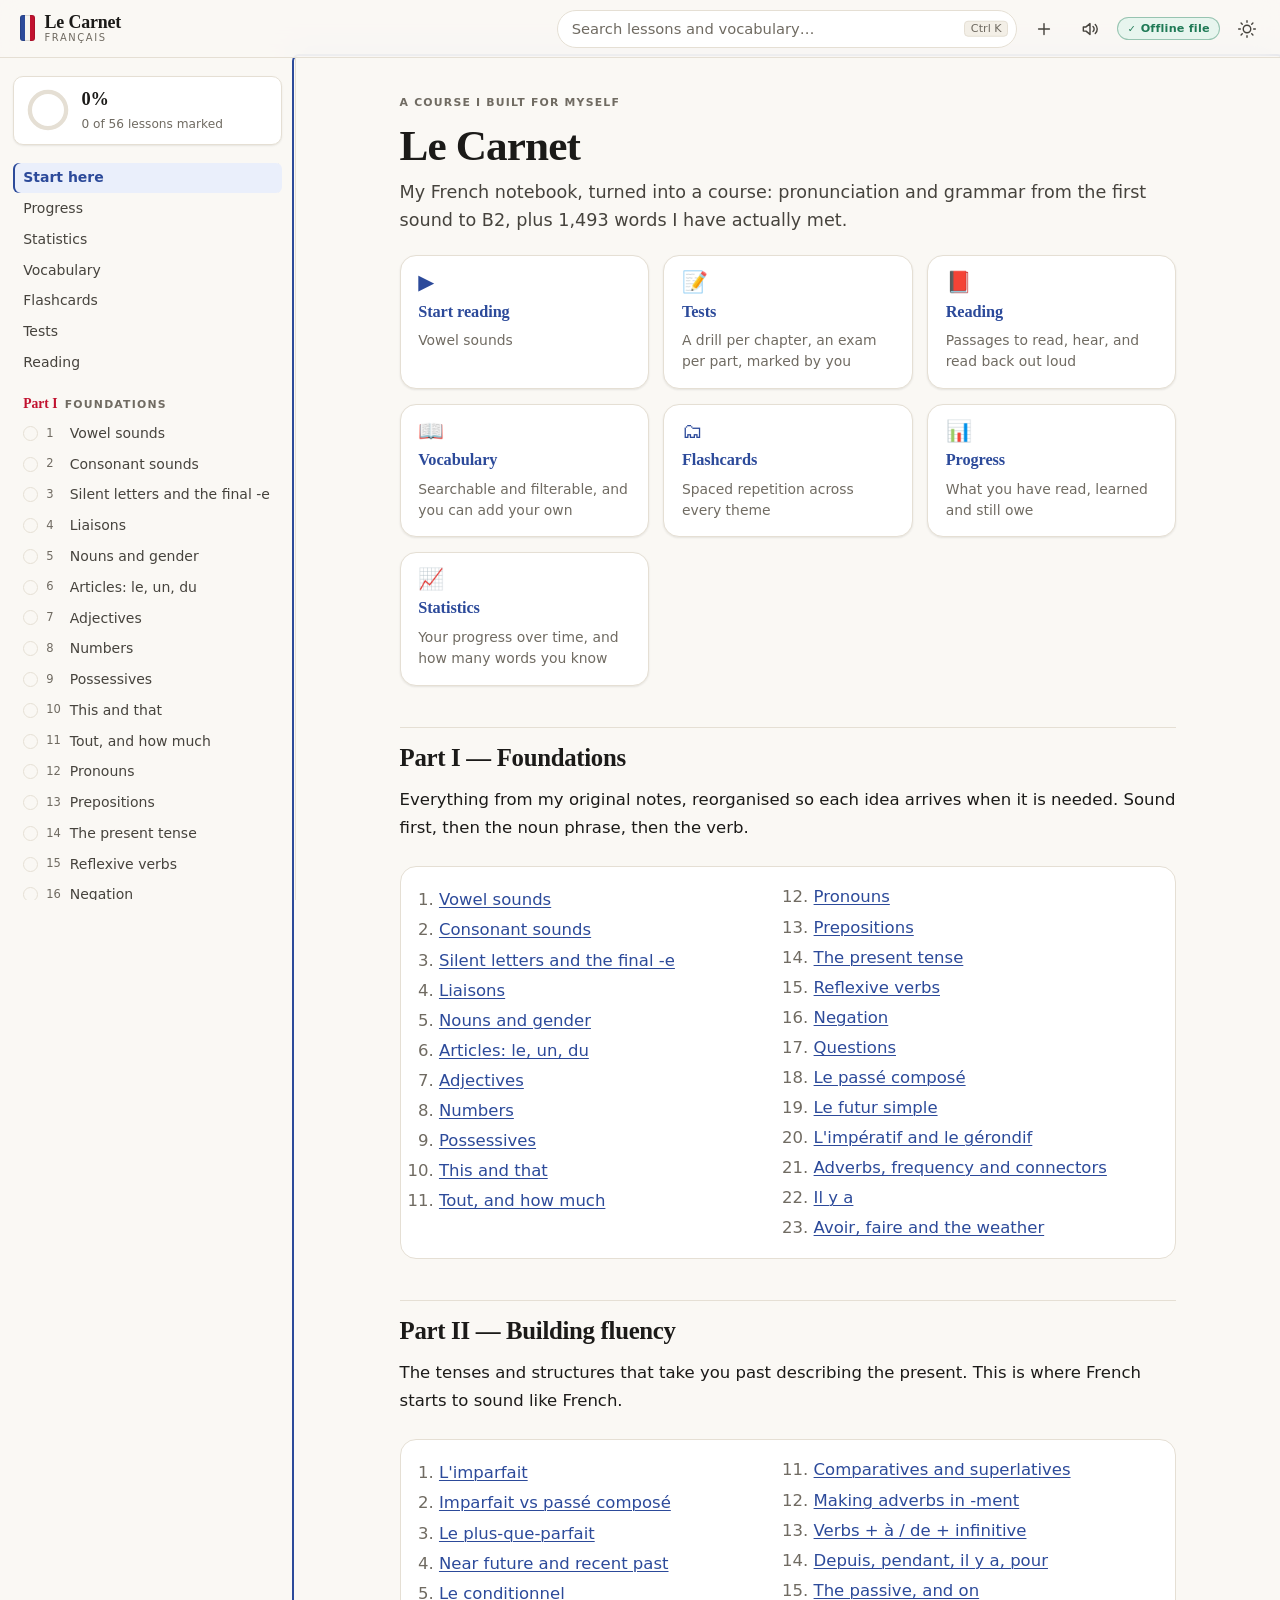
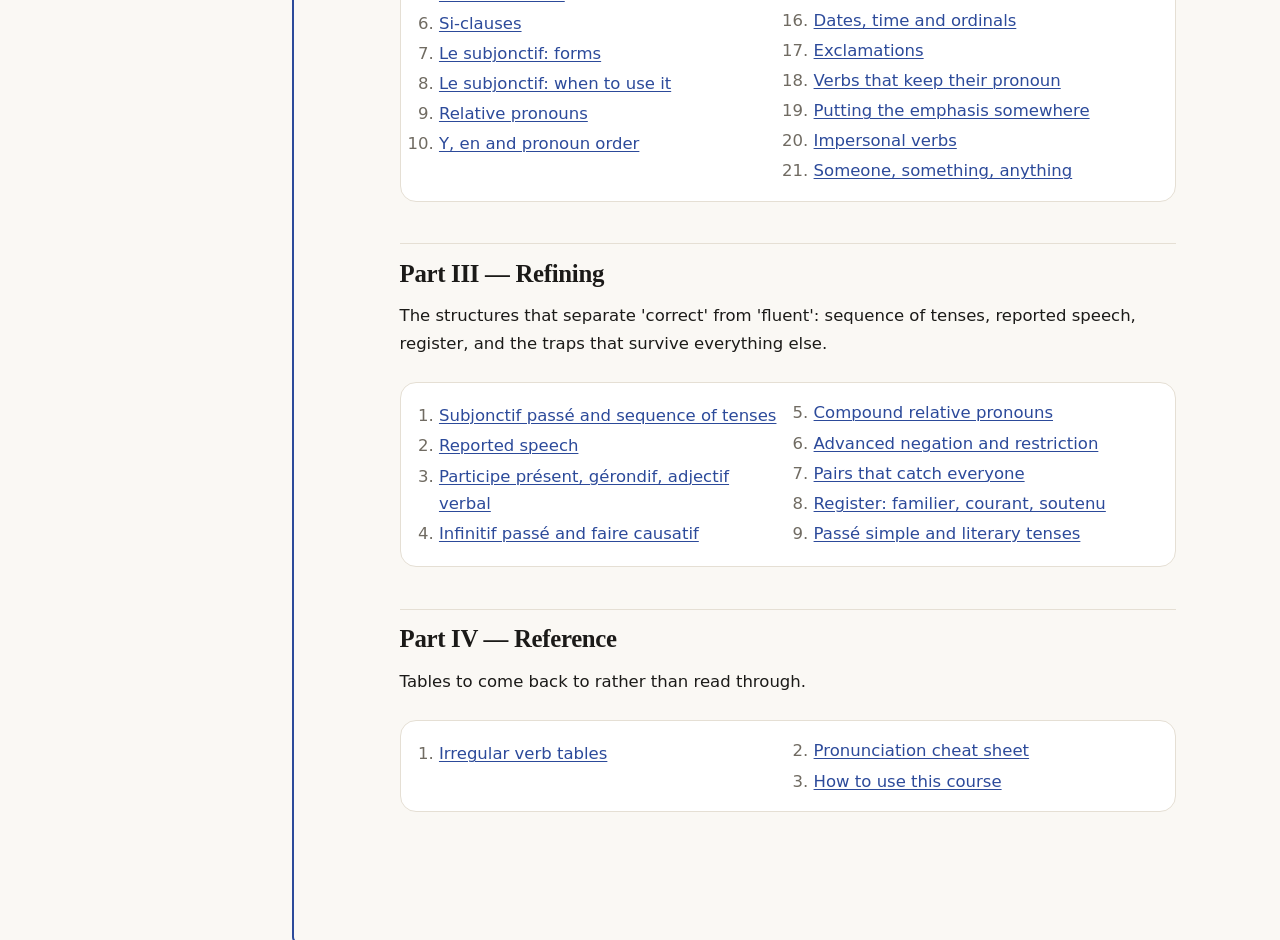
==== le-carnet-offline.html @ 3cbc26a4 "Keep the browser from translating the page Chrome saw French (or Hebrew) under lang="en" and machine" ====
<!DOCTYPE html>
<html lang="en" translate="no">
<head>
<meta charset="utf-8">
<meta name="google" content="notranslate">
<meta name="viewport" content="width=device-width, initial-scale=1">
<!-- No third-party code, ever: scripts and styles may only come from this
     origin, and the only host the page may talk to is GitHub's gist API.
     That is what keeps the sync token out of anyone else's reach. -->
<meta http-equiv="Content-Security-Policy" content="default-src 'none'; script-src 'unsafe-inline'; style-src 'unsafe-inline'; img-src 'self' data:; connect-src 'none'; form-action 'none'; base-uri 'none'">
<meta name="referrer" content="no-referrer">
<title>Le Carnet — a French course (offline)</title>
<meta name="description" content="A self-made French course: pronunciation, grammar A1 through B2, 1500-word vocabulary browser and spaced-repetition flashcards.">
<style>/* ============================================================
   Le Carnet — stylesheet
   Editorial notebook look: warm paper, ink serif headings,
   tricolore accents. No webfonts, no dependencies.
   ============================================================ */

:root {
  --paper:      #faf8f4;
  --surface:    #ffffff;
  --surface-2:  #f3efe7;
  --ink:        #1b1a18;
  --ink-soft:   #46433d;
  --muted:      #706b62;
  --line:       #e5dfd4;
  --line-soft:  #efeae1;

  --bleu:       #2c4a9a;
  --bleu-soft:  #eaeffb;
  --rouge:      #c1122f;
  --rouge-soft: #fdecee;
  --vert:       #1f7a56;
  --vert-soft:  #e7f5ee;
  --or:         #9a7413;
  --or-soft:    #fbf2dc;

  /* Text on top of a filled accent. The accents invert between themes —
     --bleu is dark in light mode and light in dark mode — so white is only
     readable on one of them. */
  --on-accent:  #ffffff;

  --shadow-sm: 0 1px 2px rgba(28,26,24,.06), 0 1px 3px rgba(28,26,24,.04);
  --shadow-md: 0 2px 4px rgba(28,26,24,.05), 0 8px 24px rgba(28,26,24,.07);
  --shadow-lg: 0 4px 8px rgba(28,26,24,.06), 0 24px 48px rgba(28,26,24,.12);

  --serif: "Iowan Old Style", "Palatino Linotype", Palatino, "Book Antiqua", Georgia, serif;
  --sans:  ui-sans-serif, system-ui, -apple-system, "Segoe UI", Roboto, "Helvetica Neue", Arial, sans-serif;
  --mono:  ui-monospace, SFMono-Regular, "SF Mono", Menlo, Consolas, monospace;

  --r-sm: 6px;
  --r-md: 10px;
  --r-lg: 16px;

  --topbar-h: 58px;
  --sidebar-w: 296px;
  --measure: 74ch;
}

:root[data-theme="dark"] {
  --paper:      #121317;
  --surface:    #191b21;
  --surface-2:  #21242c;
  --ink:        #e9e7e2;
  --ink-soft:   #c5c2bb;
  --muted:      #918d85;
  --line:       #2c303a;
  --line-soft:  #23262e;

  --bleu:       #8fa9ff;
  --bleu-soft:  #1b2136;
  --rouge:      #ff8494;
  --rouge-soft: #331a20;
  --vert:       #62d6a2;
  --vert-soft:  #142a22;
  --or:         #e3bb5c;
  --or-soft:    #302713;
  --on-accent:  #10131a;

  --shadow-sm: 0 1px 2px rgba(0,0,0,.4);
  --shadow-md: 0 2px 6px rgba(0,0,0,.4), 0 10px 28px rgba(0,0,0,.35);
  --shadow-lg: 0 6px 12px rgba(0,0,0,.45), 0 28px 56px rgba(0,0,0,.5);
}

@media (prefers-color-scheme: dark) {
  :root:not([data-theme="light"]) {
    --paper:#121317; --surface:#191b21; --surface-2:#21242c;
    --ink:#e9e7e2; --ink-soft:#c5c2bb; --muted:#918d85;
    --line:#2c303a; --line-soft:#23262e;
    --bleu:#8fa9ff; --bleu-soft:#1b2136;
    --rouge:#ff8494; --rouge-soft:#331a20;
    --vert:#62d6a2; --vert-soft:#142a22;
    --or:#e3bb5c;   --or-soft:#302713;
    --on-accent:#10131a;
    --shadow-sm:0 1px 2px rgba(0,0,0,.4);
    --shadow-md:0 2px 6px rgba(0,0,0,.4), 0 10px 28px rgba(0,0,0,.35);
    --shadow-lg:0 6px 12px rgba(0,0,0,.45), 0 28px 56px rgba(0,0,0,.5);
  }
}

*, *::before, *::after { box-sizing: border-box; }

/* A `display` declaration outranks the browser default for [hidden], which
   is how the flashcard grading buttons used to show before the flip. */
[hidden] { display: none !important; }

html { -webkit-text-size-adjust: 100%; scroll-behavior: smooth; }
@media (prefers-reduced-motion: reduce) {
  html { scroll-behavior: auto; }
  *, *::before, *::after { animation-duration: .001ms !important; transition-duration: .001ms !important; }
}

body {
  margin: 0;
  background: var(--paper);
  color: var(--ink);
  font-family: var(--sans);
  font-size: 16.5px;
  line-height: 1.65;
  -webkit-font-smoothing: antialiased;
  text-rendering: optimizeLegibility;
}

.skip {
  position: absolute; left: -9999px; top: 0; z-index: 100;
  background: var(--bleu); color: var(--on-accent); padding: .6rem 1rem; border-radius: 0 0 var(--r-sm) 0;
}
.skip:focus { left: 0; }

:focus-visible {
  outline: 2px solid var(--bleu);
  outline-offset: 2px;
  border-radius: 3px;
}

/* ---------------------------------------------------------- topbar */

.topbar {
  position: sticky; top: 0; z-index: 40;
  height: var(--topbar-h);
  display: flex; align-items: center; gap: .5rem;
  padding: 0 .85rem;
  background: color-mix(in srgb, var(--paper) 88%, transparent);
  backdrop-filter: saturate(1.6) blur(12px);
  -webkit-backdrop-filter: saturate(1.6) blur(12px);
  border-bottom: 1px solid var(--line);
}

.brand {
  display: flex; align-items: center; gap: .6rem;
  text-decoration: none; color: var(--ink);
  font-family: var(--serif);
  padding: .25rem .4rem; border-radius: var(--r-sm);
  flex-shrink: 0;
}
.brand-mark {
  width: 15px; height: 26px; border-radius: 3px;
  background: linear-gradient(to right, #2c4a9a 0 33.3%, #f6f4ef 33.3% 66.6%, #c1122f 66.6% 100%);
  box-shadow: inset 0 0 0 1px rgba(0,0,0,.12);
}
.brand-text { font-size: 1.12rem; font-weight: 600; letter-spacing: -.01em; line-height: 1.1; }
.brand-text small {
  display: block; font-family: var(--sans); font-size: .62rem; font-weight: 500;
  letter-spacing: .16em; text-transform: uppercase; color: var(--muted);
}

.iconbtn {
  display: grid; place-items: center;
  width: 38px; height: 38px; flex-shrink: 0;
  background: transparent; border: 1px solid transparent; border-radius: var(--r-sm);
  color: var(--ink-soft); cursor: pointer;
  transition: background .15s, color .15s, border-color .15s;
}
.iconbtn:hover { background: var(--surface-2); color: var(--ink); }
.iconbtn svg { width: 20px; height: 20px; fill: none; stroke: currentColor; stroke-width: 1.7; stroke-linecap: round; stroke-linejoin: round; }
#themeBtn .ico-moon { display: none; }
:root[data-theme="dark"] #themeBtn .ico-sun { display: none; }
:root[data-theme="dark"] #themeBtn .ico-moon { display: block; }
@media (prefers-color-scheme: dark) {
  :root:not([data-theme="light"]) #themeBtn .ico-sun { display: none; }
  :root:not([data-theme="light"]) #themeBtn .ico-moon { display: block; }
}

#menuBtn { display: none; }

.topbar-search { position: relative; flex: 1; max-width: 460px; margin-left: auto; }
.topbar-search input {
  width: 100%; height: 38px;
  padding: 0 3.6rem 0 .85rem;   /* room for the ⌘K hint, not just a slash */
  font: inherit; font-size: .92rem;
  color: var(--ink);
  background: var(--surface);
  border: 1px solid var(--line);
  border-radius: 999px;
  transition: border-color .15s, box-shadow .15s;
}
.topbar-search input::placeholder { color: var(--muted); }
.topbar-search input:focus {
  outline: none;
  border-color: var(--bleu);
  box-shadow: 0 0 0 3px color-mix(in srgb, var(--bleu) 18%, transparent);
}
.topbar-search kbd {
  position: absolute; right: .55rem; top: 50%; transform: translateY(-50%);
  font: 500 .7rem var(--sans); color: var(--muted);
  background: var(--surface-2); border: 1px solid var(--line);
  border-radius: 4px; padding: .05rem .35rem;
  pointer-events: none;
}
.topbar-search input:focus + kbd { opacity: 0; }

.search-results {
  position: absolute; top: calc(100% + .5rem); left: 0; right: 0;
  max-height: min(66vh, 520px); overflow-y: auto;
  background: var(--surface); border: 1px solid var(--line);
  border-radius: var(--r-md); box-shadow: var(--shadow-lg);
  padding: .35rem; z-index: 50;
}
.search-results .sr-group {
  font: 600 .68rem var(--sans); letter-spacing: .1em; text-transform: uppercase;
  color: var(--muted); padding: .6rem .7rem .3rem;
}
.search-results a {
  display: block; padding: .5rem .7rem; border-radius: var(--r-sm);
  text-decoration: none; color: var(--ink); line-height: 1.4;
}
.search-results a:hover, .search-results a.is-active { background: var(--bleu-soft); }
.search-results .sr-title { font-weight: 600; font-size: .92rem; }
.search-results .sr-sub { font-size: .8rem; color: var(--muted); }
.search-results mark { background: color-mix(in srgb, var(--or) 32%, transparent); color: inherit; border-radius: 2px; }
.search-results .sr-empty { padding: 1.2rem; text-align: center; color: var(--muted); font-size: .9rem; }

/* ---------------------------------------------------------- layout */

.layout { display: flex; align-items: flex-start; }

.sidebar {
  position: sticky; top: var(--topbar-h);
  width: var(--sidebar-w); flex-shrink: 0;
  height: calc(100vh - var(--topbar-h));
  overflow-y: auto; overscroll-behavior: contain;
  padding: 1.1rem .8rem 3rem;
  border-right: 1px solid var(--line);
  scrollbar-width: thin;
}
.sidebar::-webkit-scrollbar { width: 9px; }
.sidebar::-webkit-scrollbar-thumb { background: var(--line); border-radius: 9px; border: 3px solid var(--paper); }

.progress-card {
  display: flex; align-items: center; gap: .8rem;
  padding: .7rem .8rem; margin-bottom: 1.1rem;
  background: var(--surface); border: 1px solid var(--line);
  border-radius: var(--r-md); box-shadow: var(--shadow-sm);
}
.ring { width: 42px; height: 42px; flex-shrink: 0; transform: rotate(-90deg); }
.ring circle { fill: none; stroke-width: 4.5; stroke-linecap: round; }
.ring-bg { stroke: var(--line); }
.ring-fg { stroke: var(--vert); stroke-dasharray: 119.4; stroke-dashoffset: 119.4; transition: stroke-dashoffset .5s ease; }
.progress-meta { min-width: 0; line-height: 1.3; }
.progress-meta strong { display: block; font-family: var(--serif); font-size: 1.15rem; }
.progress-meta span { font-size: .76rem; color: var(--muted); }

.nav-part {
  font: 600 .68rem var(--sans); letter-spacing: .11em; text-transform: uppercase;
  color: var(--muted);
  padding: 1.1rem .65rem .35rem;
  display: flex; align-items: baseline; gap: .45rem;
}
.nav-part:first-child { padding-top: .2rem; }
.nav-part .nav-part-n {
  color: var(--rouge); font-family: var(--serif); font-size: .85rem;
  letter-spacing: 0; text-transform: none;
}

.sidebar a.nav-link {
  display: flex; align-items: center; gap: .5rem;
  padding: .34rem .65rem;
  margin: 1px 0;
  font-size: .875rem; line-height: 1.35;
  color: var(--ink-soft); text-decoration: none;
  border-radius: var(--r-sm);
  transition: background .12s, color .12s;
}
.sidebar a.nav-link:hover { background: var(--surface-2); color: var(--ink); }
.sidebar a.nav-link.is-current {
  background: var(--bleu-soft); color: var(--bleu); font-weight: 600;
  box-shadow: inset 2px 0 0 var(--bleu);
}
.nav-link.nav-meta .tick { display: none; }
.nav-link .tick {
  width: 15px; height: 15px; flex-shrink: 0; border-radius: 50%;
  border: 1.5px solid var(--line); display: grid; place-items: center;
}
.nav-link.is-read .tick { background: var(--vert); border-color: var(--vert); }
.nav-link.is-read .tick::after {
  content: ""; width: 7px; height: 4px; margin-top: -2px;
  border-left: 1.6px solid #fff; border-bottom: 1.6px solid #fff;
  transform: rotate(-45deg);
}
.nav-link .nav-num {
  font-variant-numeric: tabular-nums; font-size: .72rem; color: var(--muted);
  min-width: 1.35em;
}
.nav-link.is-current .nav-num { color: inherit; }

.scrim { display: none; }

main {
  flex: 1; min-width: 0;
  padding: 2.4rem clamp(1.1rem, 4vw, 3.4rem) 5rem;
}

/* ---------------------------------------------------------- prose */

.prose { max-width: var(--measure); margin: 0 auto; }

.prose > *:first-child { margin-top: 0; }

/* Anchor links would otherwise land the heading under the sticky topbar. */
.prose h1, .prose h2, .prose h3, .prose h4 { scroll-margin-top: calc(var(--topbar-h) + 1rem); }

.prose h1 {
  font-family: var(--serif); font-weight: 600;
  font-size: clamp(2rem, 1.5rem + 1.8vw, 2.7rem);
  line-height: 1.15; letter-spacing: -.02em;
  margin: 0 0 .5rem;
}
.prose h2 {
  font-family: var(--serif); font-weight: 600;
  font-size: 1.55rem; line-height: 1.25; letter-spacing: -.012em;
  margin: 2.6rem 0 .8rem; padding-top: .9rem;
  border-top: 1px solid var(--line);
}
.prose h3 {
  font-size: 1.13rem; font-weight: 650; letter-spacing: -.005em;
  margin: 1.9rem 0 .55rem;
}
.prose h4 {
  font-size: .74rem; font-weight: 700; letter-spacing: .1em; text-transform: uppercase;
  color: var(--muted); margin: 1.5rem 0 .5rem;
}
.prose h2 .anchor, .prose h3 .anchor {
  opacity: 0; text-decoration: none; color: var(--muted);
  font-weight: 400; margin-left: .35rem; font-size: .8em;
}
.prose h2:hover .anchor, .prose h3:hover .anchor { opacity: 1; }

.prose p { margin: 0 0 1.05rem; }
.prose a { color: var(--bleu); text-decoration-thickness: 1px; text-underline-offset: 2px; }
.prose strong { font-weight: 650; color: var(--ink); }

.lead {
  font-size: 1.1rem; line-height: 1.6; color: var(--ink-soft);
  margin-bottom: 1.8rem;
}

.prose ul, .prose ol { margin: 0 0 1.05rem; padding-left: 1.3rem; }
.prose li { margin: .3rem 0; }
.prose li::marker { color: var(--muted); }
.prose ul ul, .prose ol ol, .prose ul ol, .prose ol ul { margin-bottom: 0; }

.prose hr { border: 0; border-top: 1px solid var(--line); margin: 2.2rem 0; }

.prose blockquote {
  margin: 1.3rem 0; padding: .1rem 0 .1rem 1.1rem;
  border-left: 3px solid var(--line);
  color: var(--ink-soft); font-style: italic;
}

.prose code {
  font-family: var(--mono); font-size: .875em;
  background: var(--surface-2); border: 1px solid var(--line-soft);
  border-radius: 4px; padding: .08em .34em;
}
.prose pre {
  margin: 1.2rem 0; padding: .95rem 1.1rem;
  background: var(--surface-2); border: 1px solid var(--line);
  border-radius: var(--r-md); overflow-x: auto;
}
.prose pre code { background: none; border: 0; padding: 0; font-size: .86rem; line-height: 1.6; }

/* French text: serif, so accents and italics read clearly */
.fr { font-family: var(--serif); font-style: italic; color: var(--bleu); }
.prose em.fr { font-style: italic; }

/* ---------------------------------------------------------- tables */

.table-wrap {
  margin: 1.3rem 0;
  overflow-x: auto;
  border: 1px solid var(--line);
  border-radius: var(--r-md);
  background: var(--surface);
  box-shadow: var(--shadow-sm);
  scrollbar-width: thin;
}
.prose table {
  width: 100%; border-collapse: collapse;
  font-size: .9rem; line-height: 1.5;
}
.prose thead th {
  position: sticky; top: 0;
  text-align: left; vertical-align: bottom;
  font: 600 .7rem var(--sans); letter-spacing: .07em; text-transform: uppercase;
  color: var(--muted);
  background: var(--surface-2);
  padding: .6rem .85rem;
  border-bottom: 1px solid var(--line);
  white-space: nowrap;
}
.prose tbody td {
  padding: .55rem .85rem;
  border-bottom: 1px solid var(--line-soft);
  vertical-align: top;
}
.prose tbody tr:last-child td { border-bottom: 0; }
.prose tbody tr:hover td { background: color-mix(in srgb, var(--bleu) 4%, transparent); }
.prose td:first-child { font-family: var(--serif); font-size: 1.02em; }
.prose td em { font-family: var(--serif); color: var(--bleu); font-style: italic; }
.prose td em.en, .prose td .en em { font-family: var(--sans); color: inherit; }
.prose th em { font-style: normal; }

/* a "sound" table gets a monospaced middle column for the phonetics */
table.sounds td:nth-child(2) { font-family: var(--mono); font-size: .82em; color: var(--rouge); }

/* ---------------------------------------------------------- callouts */

.callout {
  margin: 1.4rem 0; padding: .9rem 1.1rem .95rem;
  border-radius: var(--r-md);
  border: 1px solid var(--line);
  border-left: 3px solid var(--muted);
  background: var(--surface);
  font-size: .95rem;
}
.callout > *:first-child { margin-top: 0; }
.callout > *:last-child { margin-bottom: 0; }
.callout .callout-label {
  display: flex; align-items: center; gap: .4rem;
  font: 700 .68rem var(--sans); letter-spacing: .1em; text-transform: uppercase;
  margin-bottom: .4rem;
}
.callout-tip     { border-left-color: var(--vert);  background: var(--vert-soft); }
.callout-tip     .callout-label { color: var(--vert); }
.callout-warning { border-left-color: var(--rouge); background: var(--rouge-soft); }
.callout-warning .callout-label { color: var(--rouge); }
.callout-rule    { border-left-color: var(--bleu);  background: var(--bleu-soft); }
.callout-rule    .callout-label { color: var(--bleu); }
.callout-sound   { border-left-color: var(--or);    background: var(--or-soft); }
.callout-sound   .callout-label { color: var(--or); }
.callout-note    { border-left-color: var(--muted); background: var(--surface-2); }
.callout-note    .callout-label { color: var(--muted); }

/* ---------------------------------------------------------- examples */

.examples { margin: 1.2rem 0; display: grid; gap: .1rem; }
.example {
  display: grid; grid-template-columns: minmax(0,1fr) minmax(0,1fr);
  gap: .3rem 1.2rem;
  padding: .5rem .9rem;
  border-left: 2px solid var(--line);
  background: linear-gradient(to right, var(--surface-2), transparent 70%);
}
.example .ex-fr { font-family: var(--serif); font-size: 1.04rem; }
.example .ex-en { color: var(--muted); font-size: .9rem; align-self: center; }
@media (max-width: 620px) {
  .example { grid-template-columns: 1fr; }
  .example .ex-en { align-self: start; }
}

/* ---------------------------------------------------------- exercises */

.exercise {
  margin: 1.6rem 0;
  border: 1px solid var(--line); border-radius: var(--r-lg);
  background: var(--surface); box-shadow: var(--shadow-sm);
  overflow: hidden;
}
.exercise-head {
  display: flex; align-items: center; gap: .6rem;
  padding: .75rem 1.05rem;
  background: var(--surface-2);
  border-bottom: 1px solid var(--line);
}
.exercise-head h4 { margin: 0; color: var(--ink); font-size: .75rem; }
.exercise-score {
  margin-left: auto; font-variant-numeric: tabular-nums;
  font-size: .78rem; color: var(--muted);
}
.exercise-list { list-style: none; margin: 0; padding: 0; }
.exercise-item {
  padding: .8rem 1.05rem;
  border-bottom: 1px solid var(--line-soft);
  display: grid; gap: .5rem;
}
.exercise-item:last-child { border-bottom: 0; }
.exercise-q { font-size: .97rem; }
.exercise-q .blank {
  display: inline-block; min-width: 4.5em;
  border-bottom: 1.5px dashed var(--bleu);
  vertical-align: baseline;
}
.exercise-a {
  display: none;
  font-family: var(--serif); font-size: 1.02rem; color: var(--vert);
  padding: .45rem .7rem; border-radius: var(--r-sm);
  background: var(--vert-soft);
}
.exercise-item.is-open .exercise-a { display: block; }
.exercise-a .ex-note { display: block; font-family: var(--sans); font-size: .84rem; color: var(--muted); font-style: normal; margin-top: .2rem; }
.exercise-actions { display: flex; gap: .4rem; flex-wrap: wrap; }
.exercise-item.is-open .btn-reveal { display: none; }
.grade-row { display: none; gap: .4rem; }
.exercise-item.is-open .grade-row { display: flex; }
.exercise-item.graded-ok   { background: color-mix(in srgb, var(--vert) 5%, transparent); }
.exercise-item.graded-again { background: color-mix(in srgb, var(--rouge) 5%, transparent); }

.btn {
  font: 600 .8rem var(--sans);
  padding: .32rem .75rem; border-radius: 999px;
  border: 1px solid var(--line); background: var(--surface);
  color: var(--ink-soft); cursor: pointer;
  transition: background .13s, border-color .13s, color .13s, transform .08s;
}
.btn:hover { background: var(--surface-2); color: var(--ink); }
.btn:active { transform: translateY(1px); }
.btn-primary { background: var(--bleu); border-color: var(--bleu); color: var(--on-accent); }
.btn-primary:hover { background: color-mix(in srgb, var(--bleu) 82%, var(--on-accent)); color: var(--on-accent); }
.btn-ok { color: var(--vert); border-color: color-mix(in srgb, var(--vert) 40%, var(--line)); }
.btn-ok:hover { background: var(--vert-soft); color: var(--vert); }
.btn-again { color: var(--rouge); border-color: color-mix(in srgb, var(--rouge) 40%, var(--line)); }
.btn-again:hover { background: var(--rouge-soft); color: var(--rouge); }
.btn-lg { font-size: .92rem; padding: .55rem 1.3rem; }

/* An anchor styled as a button is a button. Without these, `.prose a` wins
   on specificity (0,1,1 against 0,1,0) and paints the label link-blue —
   invisible on a blue fill until :hover raises the specificity again. */
.prose a.btn { color: var(--ink-soft); text-decoration: none; }
.prose a.btn:hover { color: var(--ink); }
.prose a.btn-primary, .prose a.btn-primary:hover { color: var(--on-accent); }
.prose a.btn-ok, .prose a.btn-ok:hover { color: var(--vert); }
.prose a.btn-again, .prose a.btn-again:hover { color: var(--rouge); }

/* ---------------------------------------------------------- pager */

.pager {
  max-width: var(--measure); margin: 3rem auto 0;
  display: grid; grid-template-columns: 1fr 1fr; gap: .8rem;
}
.pager a {
  display: block; padding: .8rem 1rem;
  border: 1px solid var(--line); border-radius: var(--r-md);
  background: var(--surface); text-decoration: none;
  transition: border-color .15s, box-shadow .15s, transform .12s;
}
.pager a:hover { border-color: var(--bleu); box-shadow: var(--shadow-md); transform: translateY(-1px); }
.pager .pager-dir { display: block; font: 600 .68rem var(--sans); letter-spacing: .1em; text-transform: uppercase; color: var(--muted); margin-bottom: .15rem; }
.pager .pager-title { font-family: var(--serif); font-size: 1.02rem; color: var(--ink); line-height: 1.3; }
.pager a.next { text-align: right; grid-column: 2; }
@media (max-width: 560px) { .pager { grid-template-columns: 1fr; } .pager a.next { grid-column: 1; text-align: left; } }

.chapter-done {
  display: flex; align-items: center; justify-content: space-between; gap: 1rem;
  flex-wrap: wrap;
  max-width: var(--measure); margin: 2.6rem auto 0;
  padding: 1rem 1.2rem;
  border: 1px dashed var(--line); border-radius: var(--r-lg);
  background: var(--surface);
}
.chapter-done p { margin: 0; font-size: .92rem; color: var(--muted); }
.chapter-done.is-done { border-style: solid; border-color: color-mix(in srgb, var(--vert) 45%, var(--line)); background: var(--vert-soft); }
.chapter-done.is-done p { color: var(--vert); font-weight: 600; }

/* ---------------------------------------------------------- eyebrow / meta */

.eyebrow {
  display: flex; align-items: center; gap: .55rem; flex-wrap: wrap;
  font: 600 .68rem var(--sans); letter-spacing: .11em; text-transform: uppercase;
  color: var(--muted); margin-bottom: .7rem;
}
.eyebrow .dot { width: 3px; height: 3px; border-radius: 50%; background: currentColor; opacity: .5; }
.pill {
  display: inline-block;
  font: 600 .68rem var(--sans); letter-spacing: .06em; text-transform: uppercase;
  padding: .12rem .5rem; border-radius: 999px;
  background: var(--surface-2); color: var(--muted); border: 1px solid var(--line);
}
.pill-a1 { background: var(--vert-soft);  color: var(--vert);  border-color: color-mix(in srgb, var(--vert) 30%, transparent); }
.pill-a2 { background: var(--bleu-soft);  color: var(--bleu);  border-color: color-mix(in srgb, var(--bleu) 30%, transparent); }
.pill-b1 { background: var(--or-soft);    color: var(--or);    border-color: color-mix(in srgb, var(--or) 34%, transparent); }
.pill-b2 { background: var(--rouge-soft); color: var(--rouge); border-color: color-mix(in srgb, var(--rouge) 30%, transparent); }

/* ---------------------------------------------------------- cards grid (home / dashboard) */

.cards { display: grid; gap: .9rem; grid-template-columns: repeat(auto-fill, minmax(230px, 1fr)); margin: 1.3rem 0 2rem; }
.card {
  display: block; padding: 1rem 1.1rem;
  background: var(--surface); border: 1px solid var(--line);
  border-radius: var(--r-lg); box-shadow: var(--shadow-sm);
  text-decoration: none; color: inherit;
  transition: border-color .15s, box-shadow .15s, transform .12s;
}
a.card:hover { border-color: var(--bleu); box-shadow: var(--shadow-md); transform: translateY(-2px); }
.card h3 { margin: .35rem 0 .3rem; font-size: 1.02rem; font-family: var(--serif); font-weight: 600; }
.card p { margin: 0; font-size: .87rem; color: var(--muted); line-height: 1.5; }
.card .card-icon { font-size: 1.3rem; line-height: 1; }

.stat-grid { display: grid; gap: .8rem; grid-template-columns: repeat(auto-fit, minmax(140px, 1fr)); margin: 1.4rem 0 2rem; }
.stat {
  padding: .9rem 1rem; border-radius: var(--r-lg);
  background: var(--surface); border: 1px solid var(--line); box-shadow: var(--shadow-sm);
}
.stat .stat-num { font-family: var(--serif); font-size: 1.9rem; line-height: 1.1; font-variant-numeric: tabular-nums; }
.stat .stat-label { font-size: .76rem; color: var(--muted); letter-spacing: .04em; text-transform: uppercase; font-weight: 600; }
.stat.accent .stat-num { color: var(--bleu); }
.stat.good   .stat-num { color: var(--vert); }
.stat.warn   .stat-num { color: var(--rouge); }

.bar { height: 7px; border-radius: 999px; background: var(--line); overflow: hidden; margin-top: .5rem; }
.bar > span { display: block; height: 100%; border-radius: 999px; background: var(--vert); transition: width .5s ease; }

/* ---------------------------------------------------------- statistics */

.stat .stat-of { font-size: 1rem; color: var(--muted); }

/* Charts are inline SVG on a fixed viewBox, scaled by width. No library, and
   nothing to load: the numbers are already in the browser. */
.chart, .heatmap {
  display: block; width: 100%; height: auto; margin: .2rem 0 1.4rem;
  overflow: visible;
}
.chart { max-width: 720px; }
.chart-grid { stroke: var(--line); stroke-width: 1; }
.chart-tick { fill: var(--muted); font-size: 11px; font-family: var(--sans); }
.chart-line { fill: none; stroke-width: 2.2; stroke-linejoin: round; stroke-linecap: round; }
.chart-area { stroke: none; opacity: .16; }
.chart-line.c-bleu, .chart-dot.c-bleu { stroke: var(--bleu); }
.chart-area.c-bleu { fill: var(--bleu); }
.chart-line.c-vert, .chart-dot.c-vert { stroke: var(--vert); }
.chart-area.c-vert { fill: var(--vert); }
.chart-dot { fill: var(--surface); stroke-width: 2.2; }

.chart-legend { display: flex; flex-wrap: wrap; gap: .9rem; margin: .2rem 0 .1rem; font-size: .82rem; color: var(--muted); }
.chart-legend span { display: inline-flex; align-items: center; gap: .35rem; }
.chart-legend i { width: 10px; height: 10px; border-radius: 3px; }
.chart-legend .c-bleu i { background: var(--bleu); }
.chart-legend .c-vert i { background: var(--vert); }

.heatmap { max-width: 480px; margin-bottom: .5rem; }
.hm-cell { stroke: var(--line-soft); stroke-width: .5; }
.hm-0 { fill: var(--surface-2); }
.hm-1 { fill: var(--vert); opacity: .28; }
.hm-2 { fill: var(--vert); opacity: .5; }
.hm-3 { fill: var(--vert); opacity: .74; }
.hm-4 { fill: var(--vert); }
.hm-legend { display: flex; align-items: center; gap: .3rem; font-size: .8rem; color: var(--muted); margin: 0 0 1.4rem; }
.hm-legend i { width: 11px; height: 11px; border-radius: 3px; background: var(--surface-2); }
.hm-legend i.hm-1 { background: var(--vert); opacity: .28; }
.hm-legend i.hm-2 { background: var(--vert); opacity: .5; }
.hm-legend i.hm-3 { background: var(--vert); opacity: .74; }
.hm-legend i.hm-4 { background: var(--vert); opacity: 1; }
.hm-legend strong { color: var(--ink); }

.stats-rows {
  border: 1px solid var(--line); border-radius: var(--r-md);
  background: var(--surface); overflow: hidden; margin: .6rem 0 1.2rem;
}
.stats-row {
  display: grid; grid-template-columns: minmax(0, 11rem) minmax(60px, 1fr) 4.2rem;
  align-items: center; gap: .8rem;
  padding: .5rem .85rem; border-bottom: 1px solid var(--line-soft);
  font-size: .88rem;
}
.stats-row:last-child { border-bottom: 0; }
.stats-row:hover { background: var(--surface-2); }
.stats-row .sr-name { overflow: hidden; text-overflow: ellipsis; white-space: nowrap; }
.stats-row a.sr-name { color: var(--ink); text-decoration: none; }
.stats-row a.sr-name:hover { color: var(--bleu); text-decoration: underline; }
.stats-row .sr-bar { height: 7px; border-radius: 999px; background: var(--line); overflow: hidden; }
.stats-row .sr-bar i { display: block; height: 100%; border-radius: 999px; background: var(--bleu); }
.stats-row .sr-bar i.lv1 { background: var(--or); }
.stats-row .sr-bar i.lv2 { background: var(--vert); }
.stats-row .sr-num { text-align: right; color: var(--muted); font-variant-numeric: tabular-nums; }
/* The date only fits on a wide row, so it takes the whole second line when
   the grid has to collapse. */
.stats-row .sr-when { grid-column: 1 / -1; font-size: .78rem; color: var(--muted); }

.stats-feed { list-style: none; padding: 0; margin: .6rem 0 1.6rem; }
.stats-feed li {
  display: grid; grid-template-columns: 1.5rem minmax(0, 1fr) auto;
  align-items: baseline; gap: .6rem;
  padding: .45rem 0; border-bottom: 1px solid var(--line-soft); font-size: .9rem;
}
.stats-feed li:last-child { border-bottom: 0; }
.stats-feed .sf-icon { color: var(--vert); text-align: center; font-size: .95rem; }
.stats-feed .sf-when { color: var(--muted); font-size: .78rem; white-space: nowrap; }
.stats-feed em { color: var(--ink-soft); }

.stats-empty {
  padding: .9rem 1rem; border-radius: var(--r-md);
  background: var(--surface-2); border: 1px dashed var(--line);
  color: var(--ink-soft); font-size: .9rem;
}
.stats-note { color: var(--muted); font-size: .82rem; margin-top: -.6rem; }

@media (max-width: 620px) {
  .stats-row { grid-template-columns: minmax(0, 1fr) 4.2rem; }
  .stats-row .sr-bar { grid-column: 1 / -1; }
  /* A viewBox scaled to half its width takes the text with it, so the axis
     labels are set in the units they need to stay readable at that size. The
     two charts scale by different amounts, hence two sizes. */
  .chart .chart-tick { font-size: 21px; }
  .heatmap .chart-tick { font-size: 15px; }
  .hm-legend { flex-wrap: wrap; }
}

/* ---------------------------------------------------------- vocabulary */

.vocab-toolbar {
  position: sticky; top: var(--topbar-h); z-index: 20;
  display: flex; flex-wrap: wrap; gap: .5rem; align-items: center;
  padding: .8rem 0 .9rem;
  background: linear-gradient(var(--paper) 78%, transparent);
}
.vocab-toolbar input[type="search"], .vocab-toolbar select {
  font: inherit; font-size: .88rem; color: var(--ink);
  padding: .38rem .7rem; border-radius: var(--r-sm);
  border: 1px solid var(--line); background: var(--surface);
}
.vocab-toolbar input[type="search"] { flex: 1; min-width: 180px; }
.vocab-count { font-size: .82rem; color: var(--muted); margin-left: auto; font-variant-numeric: tabular-nums; }

.vocab-list { border: 1px solid var(--line); border-radius: var(--r-md); background: var(--surface); overflow: hidden; }
.vocab-row {
  /* Fixed last column: an `auto` track would resize per row and the
     columns would no longer line up down the list. */
  display: grid; grid-template-columns: 2.1rem minmax(0,1.15fr) minmax(0,1fr) 5.6rem 2.9rem;
  align-items: baseline; gap: .7rem;
  padding: .5rem .85rem;
  border-bottom: 1px solid var(--line-soft);
}
.vocab-row:last-child { border-bottom: 0; }
.vocab-row:hover { background: var(--surface-2); }
.vocab-row .v-fr { font-family: var(--serif); font-size: 1.05rem; }
.vocab-row .v-fr .v-art { color: var(--muted); font-size: .85em; }
.vocab-row .v-en { color: var(--ink-soft); font-size: .92rem; }
.vocab-row .v-tag {
  font-size: .68rem; letter-spacing: .06em; text-transform: uppercase;
  color: var(--muted); text-align: right; white-space: nowrap;
}
.vocab-row .v-know {
  width: 22px; height: 22px; border-radius: 50%; align-self: center;
  border: 1.5px solid var(--line); background: transparent; cursor: pointer;
  display: grid; place-items: center; font-size: .7rem;
  /* Faint but always drawn. It used to be transparent until the row was
     hovered, which on a touch screen meant an unexplained empty circle. */
  color: var(--line);
  transition: background .13s, border-color .13s, color .13s;
}
.vocab-row:hover .v-know { color: var(--muted); }
.vocab-row .v-know:hover { border-color: var(--vert); color: var(--vert); }
.vocab-row.is-known .v-know { background: var(--vert); border-color: var(--vert); color: var(--on-accent); }
.vocab-row.is-known .v-fr, .vocab-row.is-known .v-en { opacity: .55; }
@media (max-width: 620px) {
  /* The type and gender tag is what a narrow screen drops. The edit button
     is not: it moves up beside the French instead. */
  .vocab-row { grid-template-columns: 1.9rem 1fr auto; }
  .vocab-row .v-tag { display: none; }
  .vocab-row .v-en { grid-column: 2; }
  .vocab-row .v-edit { grid-column: 3; grid-row: 1; align-self: center; }
}

/* ---------------------------------------------------------- flashcards */

.deck-note { color: var(--muted); font-size: .86rem; line-height: 1.6; margin: 0 0 1.2rem; }
.deck-note a { color: var(--bleu); }

.deck-grid { display: grid; gap: .8rem; grid-template-columns: repeat(auto-fill, minmax(200px, 1fr)); margin: 1.2rem 0 2rem; }
.deck {
  text-align: left; width: 100%; cursor: pointer; font: inherit; color: inherit;
  padding: .95rem 1rem; border-radius: var(--r-lg);
  background: var(--surface); border: 1px solid var(--line); box-shadow: var(--shadow-sm);
  transition: border-color .15s, box-shadow .15s, transform .12s;
}
.deck:hover { border-color: var(--bleu); box-shadow: var(--shadow-md); transform: translateY(-2px); }
.deck .deck-name { font-family: var(--serif); font-size: 1.05rem; font-weight: 600; }
.deck .deck-meta { font-size: .8rem; color: var(--muted); margin-top: .2rem; }
.deck .deck-due { color: var(--rouge); font-weight: 600; }

.flash-stage { max-width: 560px; margin: 1.5rem auto; }
.flash-card {
  position: relative;
  min-height: 230px; display: grid; place-items: center; text-align: center;
  padding: 2rem 1.5rem;
  background: var(--surface); border: 1px solid var(--line);
  border-radius: var(--r-lg); box-shadow: var(--shadow-md);
  cursor: pointer; user-select: none;
}
.flash-front { font-family: var(--serif); font-size: 1.9rem; line-height: 1.25; }
.flash-back { margin-top: .9rem; font-size: 1.1rem; color: var(--vert); }
.flash-hint { position: absolute; bottom: .7rem; left: 0; right: 0; font-size: .74rem; color: var(--muted); letter-spacing: .06em; text-transform: uppercase; }
.flash-tag { position: absolute; top: .7rem; left: .9rem; }
.flash-box { position: absolute; top: .7rem; right: .9rem; font-size: .72rem; color: var(--muted); font-variant-numeric: tabular-nums; }
.flash-actions { display: flex; gap: .6rem; justify-content: center; margin-top: 1.1rem; flex-wrap: wrap; }
.flash-progress { display: flex; justify-content: space-between; font-size: .8rem; color: var(--muted); margin-top: 1rem; }

/* ---------------------------------------------------------- misc */

.empty {
  text-align: center; padding: 3.5rem 1rem; color: var(--muted);
}
.empty .empty-icon { font-size: 2.4rem; }

.loading { padding: 3rem; text-align: center; color: var(--muted); }

.toc {
  margin: 1.6rem 0 2.2rem; padding: 1rem 1.2rem;
  background: var(--surface); border: 1px solid var(--line); border-radius: var(--r-lg);
}
.toc h4 { margin-top: 0; }
.toc ol { margin: 0; padding-left: 1.2rem; columns: 2; column-gap: 2rem; }
.toc li { margin: .18rem 0; break-inside: avoid; }
@media (max-width: 640px) { .toc ol { columns: 1; } }

/* ---------------------------------------------------------- responsive */

@media (max-width: 940px) {
  #menuBtn { display: grid; }
  .brand-text small { display: none; }
  .sidebar {
    position: fixed; top: var(--topbar-h); left: 0; z-index: 35;
    height: calc(100vh - var(--topbar-h));
    background: var(--paper);
    transform: translateX(-100%);
    transition: transform .22s ease;
    box-shadow: var(--shadow-lg);
  }
  body.nav-open .sidebar { transform: translateX(0); }
  body.nav-open .scrim {
    display: block; position: fixed; inset: var(--topbar-h) 0 0 0; z-index: 30;
    background: rgba(0,0,0,.35);
  }
  main { padding-top: 1.8rem; }
  .vocab-toolbar { position: static; }
}

@media (max-width: 560px) {
  body { font-size: 16px; }
  .topbar-search { max-width: none; }
  .topbar-search kbd { display: none; }
  .brand-text { font-size: 1rem; }
}

@media (max-width: 470px) {
  /* Four controls and a search box do not fit next to the wordmark, and the
     mark alone still says which site this is. */
  .brand-text { display: none; }
  .topbar { gap: .35rem; padding: 0 .6rem; }
}

/* ------------------------------------------------------- quick add */

.quickadd { position: relative; }

.quickadd-menu {
  position: absolute; top: calc(100% + 8px); right: 0; z-index: 60;
  width: 300px; padding: .8rem .85rem .85rem;
  background: var(--surface); border: 1px solid var(--line);
  border-radius: var(--r-md); box-shadow: var(--shadow-md);
  text-align: left;
}
.qa-head { display: flex; align-items: baseline; gap: .5rem; margin-bottom: .55rem; }
.qa-head strong { font-size: .95rem; }
.qa-hint { margin-left: auto; font-size: .68rem; color: var(--muted); }
.qa-in {
  display: block; width: 100%; margin-bottom: .4rem; padding: .5rem .6rem;
  font: inherit; font-size: 1rem;   /* under 16px and iOS zooms the page in */
  color: var(--ink); background: var(--paper);
  border: 1px solid var(--line); border-radius: var(--r-sm);
}
.qa-in:focus { outline: 2px solid var(--bleu); outline-offset: 1px; }
/* The line that does the talking: what it will be filed as, or what it
   collides with. Three states, three colours, one line each. */
.qa-note {
  margin: .15rem 0 .1rem; font-size: .78rem; line-height: 1.45;
  color: var(--muted); min-height: 2.2em;
}
.qa-note.is-new { color: var(--bleu); }
.qa-note.is-dupe { color: var(--rouge); }
.qa-note.is-done { color: var(--vert); }
.qa-actions { display: flex; align-items: center; gap: .6rem; margin-top: .35rem; }
.qa-actions .btn { flex: 1; }
/* Add is off while the word is already on the list, and has to look it. */
.qa-actions .btn:disabled { opacity: .45; cursor: not-allowed; }
.qa-link { font-size: .78rem; color: var(--muted); }
/* The word field shares its row with the microphone. */
.qa-field { display: flex; gap: .3rem; margin-bottom: .4rem; }
.qa-field .qa-in { flex: 1; min-width: 0; margin-bottom: 0; }
.qa-tool {
  flex: none; min-width: 2.4rem; padding: 0 .45rem;
  font: inherit; font-size: 1rem; color: var(--ink);
  background: var(--surface-2); border: 1px solid var(--line);
  border-radius: var(--r-sm); cursor: pointer;
}
.qa-tool:hover { border-color: var(--bleu); }
.qa-tool.is-on { color: var(--on-accent); background: var(--bleu); border-color: var(--bleu); }
/* What a tapped word lost on the way in, with the way to put it back. */
.qa-drop { margin: -.1rem 0 .45rem; font-size: .78rem; line-height: 1.45; color: var(--muted); }
.qa-keep {
  padding: 0; font: inherit; color: var(--bleu);
  background: none; border: 0; text-decoration: underline; cursor: pointer;
}

@media (max-width: 560px) {
  /* Room for two fields matters more than sitting under the button. */
  .quickadd-menu { position: fixed; top: calc(var(--topbar-h) + 6px); left: 8px; right: 8px; width: auto; }
}

/* ---------------------------------------------------------- audio */

.audio-control { position: relative; }

.audio-menu {
  position: absolute; top: calc(100% + 8px); right: 0; z-index: 60;
  width: 268px; padding: .8rem .85rem .9rem;
  background: var(--surface); border: 1px solid var(--line);
  border-radius: var(--r-md); box-shadow: var(--shadow-md);
  font-size: .88rem; text-align: left;
}
.audio-menu-title {
  font-size: .68rem; letter-spacing: .1em; text-transform: uppercase;
  color: var(--muted); margin-bottom: .5rem;
}
.audio-row {
  display: flex; align-items: center; gap: .55rem;
  padding: .28rem 0; cursor: pointer;
}
.audio-row input[type="checkbox"] { accent-color: var(--bleu); }
.audio-voice { margin-top: .2rem; }
.audio-voice select { flex: 1; min-width: 0; font-size: .85rem; }
.audio-menu .btn { margin-top: .55rem; width: 100%; }
.audio-note { color: var(--muted); font-size: .76rem; line-height: 1.45; margin: .6rem 0 0; }

/* A French example you can click to hear. Kept quiet until hovered so the
   typography of a page full of italics does not turn into a field of links. */
em.say {
  cursor: pointer;
  border-bottom: 1px dotted transparent;
  transition: border-color .13s, background .13s;
}
em.say:hover, em.say:focus-visible { border-bottom-color: currentColor; outline: none; }
em.say.is-speaking { background: var(--or-soft); border-radius: 3px; box-shadow: 0 0 0 2px var(--or-soft); }

.say-btn {
  display: inline-grid; place-items: center;
  width: 1.35em; height: 1.35em; padding: 0; margin-left: .3em;
  vertical-align: -.2em;
  border: 0; background: transparent; border-radius: 4px;
  color: var(--muted); opacity: .5; cursor: pointer;
  transition: opacity .13s, color .13s;
}
.say-btn svg {
  width: 1em; height: 1em; fill: none; stroke: currentColor;
  stroke-width: 1.8; stroke-linecap: round; stroke-linejoin: round;
}
.say-btn:hover, .say-btn:focus-visible { opacity: 1; color: var(--bleu); outline: none; }
.say-btn.is-speaking { opacity: 1; color: var(--bleu); }
tr:hover .say-btn, .vocab-row:hover .say-btn { opacity: .8; }

.ipa { white-space: nowrap; }
.prose .ipa { font-family: var(--mono); font-size: .86em; color: var(--rouge); }

.flash-side { margin: .7rem 0 0; }
.flash-say { display: block; }

/* Audio switched off: leave the prose exactly as it was before. */
body.audio-off em.say { cursor: inherit; }
body.audio-off em.say:hover { border-bottom-color: transparent; }
body.audio-off .say-btn, body.audio-off .flash-say { display: none; }

/* ---------------------------------------------------------- sync */

.sync-steps { margin: .8rem 0; padding-left: 1.3rem; }
.sync-steps li { margin: .3rem 0; }

.sync-form { display: flex; gap: .6rem; flex-wrap: wrap; margin: 1rem 0 .4rem; }
.sync-form input {
  flex: 1; min-width: 15rem;
  padding: .55rem .7rem;
  font-family: var(--mono); font-size: .85rem;
  color: var(--ink); background: var(--surface);
  border: 1px solid var(--line); border-radius: var(--r-sm);
}
.sync-form input:focus { outline: 2px solid var(--bleu); outline-offset: 1px; }

.sync-note { color: var(--muted); font-size: .84rem; line-height: 1.5; }

.sync-state { display: flex; align-items: center; gap: .5rem; font-weight: 600; }
.sync-dot { width: .6rem; height: .6rem; border-radius: 50%; background: var(--muted); }
.sync-ok      .sync-dot { background: var(--vert); }
.sync-idle    .sync-dot { background: var(--bleu); }
.sync-syncing .sync-dot { background: var(--or); }
.sync-error   { color: var(--rouge); }
.sync-error   .sync-dot { background: var(--rouge); }

/* The tick shown inline in the vocabulary page's intro, so the sentence
   points at something recognisable. */
.v-know-demo {
  display: inline-grid; place-items: center;
  width: 1.15rem; height: 1.15rem; vertical-align: -.2rem;
  font-size: .7rem; color: var(--muted);
  border: 1.5px solid var(--line); border-radius: 50%;
}

.flash-side { display: flex; gap: .5rem; justify-content: center; flex-wrap: wrap; }
.flash-know.is-known { color: var(--vert); border-color: var(--vert); background: var(--vert-soft); }

/* ---------------------------------------------------------- my words */

.btn-sm { font-size: .74rem; padding: .25rem .6rem; }

.word-form {
  margin: 1rem 0 1.4rem;
  padding: 1rem 1.1rem 1.1rem;
  background: var(--surface); border: 1px solid var(--line);
  border-left: 3px solid var(--bleu); border-radius: var(--r-sm);
}
.word-form-head {
  display: flex; align-items: center; gap: .6rem;
  margin-bottom: .9rem;
}
.word-form-head strong { flex: 1; }

.word-fields {
  display: grid; gap: .7rem;
  grid-template-columns: repeat(auto-fit, minmax(11rem, 1fr));
}
.word-fields label {
  display: flex; flex-direction: column; gap: .25rem;
  font-size: .78rem; font-weight: 600; color: var(--muted);
  text-transform: uppercase; letter-spacing: .04em;
}
.word-fields input, .word-fields select, .word-form textarea {
  padding: .5rem .6rem;
  font: inherit; font-size: .92rem; text-transform: none; letter-spacing: 0;
  font-weight: 400; color: var(--ink); background: var(--bg);
  border: 1px solid var(--line); border-radius: var(--r-sm);
}
.word-form textarea {
  display: block; width: 100%; margin: .6rem 0;
  font-family: var(--mono); font-size: .85rem; line-height: 1.6;
  resize: vertical;
}
.word-fields input:focus, .word-fields select:focus, .word-form textarea:focus {
  outline: 2px solid var(--bleu); outline-offset: 1px;
}
/* The French field is the one you type accents into, so give it room. */
.word-fields label:first-child { grid-column: span 2; }

/* What the form worked out for itself, said in a sentence rather than left
   sitting in three fields nobody wants to fill in on a phone. */
.word-auto {
  margin: .8rem 0 0; font-size: .85rem; color: var(--muted);
  min-height: 1.2em;
}

.word-more { margin-top: .7rem; font-size: .85rem; }
.word-more > summary {
  color: var(--bleu); cursor: pointer; width: fit-content;
  padding: .15rem 0;
}
.word-more > summary:hover { text-decoration: underline; }
.word-more[open] > summary { margin-bottom: .6rem; }

/* One line per case, not a three-column table: on a phone the table put
   two words per cell and ran off the bottom of the screen. */
.word-help-list { margin: 0; padding: 0; list-style: none; font-size: .84rem; }
.word-help-list li {
  padding: .3rem 0; color: var(--muted);
  border-bottom: 1px solid var(--line);
}
.word-help-list li:last-child { border-bottom: 0; }
.word-help-list code {
  margin-right: .45rem; color: var(--ink);
  font-size: .92em; white-space: nowrap;
}
.word-help-list em { color: var(--ink); font-style: normal; font-weight: 600; }
.word-help-note { margin: .6rem 0 0; font-size: .82rem; color: var(--muted); }

.word-actions { display: flex; gap: .6rem; flex-wrap: wrap; margin-top: 1rem; }

.word-msg { margin: .8rem 0 0; font-size: .85rem; color: var(--muted); }
.word-msg.is-bad { color: var(--rouge); }

.vocab-row.is-mine .v-fr::after {
  content: "•"; margin-left: .4rem; color: var(--bleu);
}
.v-edit {
  padding: 0; color: var(--muted);
  font: inherit; font-size: .68rem; letter-spacing: .06em; text-transform: uppercase;
  background: none; border: 0; border-bottom: 1px dotted currentColor;
  cursor: pointer; justify-self: end; align-self: baseline; white-space: nowrap;
}
.v-edit:hover { color: var(--bleu); }
/* The button itself is the marker: it reads "edited" and goes blue, so
   the list shows at a glance which glosses you have rewritten. */
.vocab-row.is-edited .v-edit { color: var(--bleu); }
.vocab-embed .word-form { margin-top: 1rem; }

@media (max-width: 560px) {
  .word-fields { grid-template-columns: 1fr; }
  .word-fields label:first-child { grid-column: auto; }
}

/* ---------------------------------------------------------- tests */

.test-partline { display: flex; align-items: center; gap: .8rem; flex-wrap: wrap; margin: .8rem 0 1.2rem; }
.test-partline .btn { text-decoration: none; }
.test-best { color: var(--muted); font-size: .85rem; }

.mastery-tag {
  padding: .12rem .5rem; border-radius: 999px;
  font-size: .74rem; font-weight: 700; text-transform: uppercase; letter-spacing: .04em;
}
.mastery-tag.lv1 { color: var(--or); background: color-mix(in srgb, var(--or) 15%, transparent); }
.mastery-tag.lv2 { color: var(--vert); background: var(--vert-soft); }

.test-grid {
  display: grid; gap: .6rem; margin-bottom: 2rem;
  grid-template-columns: repeat(auto-fill, minmax(13rem, 1fr));
}
.test-tile {
  display: flex; flex-direction: column; gap: .2rem;
  padding: .7rem .85rem;
  color: var(--ink); text-decoration: none;
  background: var(--surface); border: 1px solid var(--line);
  border-left: 3px solid var(--line); border-radius: var(--r-sm);
}
.test-tile:hover { background: var(--surface-2); border-left-color: var(--bleu); }
.test-tile.lv1 { border-left-color: var(--or); }
.test-tile.lv2 { border-left-color: var(--vert); }
.test-tile-name { font-weight: 600; font-size: .92rem; }
.test-tile-meta { color: var(--muted); font-size: .78rem; }

/* --- a running test */

.test-head { margin: 1.4rem 0 1rem; }
.test-bar { height: 4px; background: var(--surface-2); border-radius: 2px; overflow: hidden; }
.test-bar span { display: block; height: 100%; background: var(--bleu); transition: width .25s ease; }
.test-meta {
  display: flex; align-items: center; gap: .7rem;
  margin-top: .45rem; color: var(--muted); font-size: .82rem;
}
/* "Question 3 of 12" stays put whether or not Back is there, so the header
   does not shift under the eye on the first question. */
.test-meta > span:first-of-type { margin-right: auto; }
/* A real button rather than a link: it undoes an answer, which is closer to
   an action than to navigation, and it has to be findable without being
   louder than Check or Next. */
.test-back {
  display: inline-flex; align-items: center; gap: .35rem;
  padding: .2rem .6rem .2rem .45rem;
  font: inherit; font-size: .8rem; font-weight: 600; line-height: 1.6;
  color: var(--ink-soft); background: var(--surface); cursor: pointer;
  border: 1px solid var(--line); border-radius: 999px;
  box-shadow: var(--shadow-sm);
  transition: color .15s ease, border-color .15s ease, background .15s ease;
}
.test-back .test-back-arrow { transition: transform .15s ease; }
.test-back:hover {
  color: var(--bleu); border-color: var(--bleu); background: var(--bleu-soft);
}
.test-back:hover .test-back-arrow { transform: translateX(-2px); }
.test-back:active { transform: translateY(1px); }
.test-back:focus-visible { outline: 2px solid var(--bleu); outline-offset: 2px; }

.test-card {
  padding: 1.3rem 1.4rem;
  background: var(--surface); border: 1px solid var(--line); border-radius: var(--r-md);
}
.test-ch { margin-bottom: .7rem; }
.test-q { margin: 0 0 1.1rem; font-size: 1.12rem; line-height: 1.5; }

.test-choices { display: grid; gap: .5rem; }
.test-choice {
  padding: .7rem .9rem; text-align: left;
  font: inherit; font-size: .95rem; color: var(--ink);
  background: var(--bg); border: 1px solid var(--line); border-radius: var(--r-sm);
  cursor: pointer;
}
.test-choice:hover:enabled { border-color: var(--bleu); background: var(--surface-2); }
.test-choice:disabled { cursor: default; opacity: .75; }
.test-choice.is-right {
  opacity: 1; color: var(--vert); font-weight: 600;
  background: var(--vert-soft); border-color: var(--vert);
}
.test-choice.is-wrong {
  opacity: 1; color: var(--rouge);
  background: var(--rouge-soft); border-color: var(--rouge);
}

.test-key {
  display: inline-grid; place-items: center; flex-shrink: 0;
  width: 1.3rem; height: 1.3rem; margin-right: .6rem;
  font: 600 .72rem var(--mono); color: var(--muted);
  background: var(--surface-2); border: 1px solid var(--line); border-radius: 4px;
}
.test-choice { display: flex; align-items: center; }
.test-choice.is-right .test-key { color: var(--vert); border-color: var(--vert); }
.test-choice.is-wrong .test-key { color: var(--rouge); border-color: var(--rouge); }
.test-keyhint { margin: .7rem 0 0; color: var(--muted); font-size: .78rem; }
/* The same digit chip on a pill button: the button has to become a flex row,
   and the chip is a size down from the one on a full-width choice. */
.btn-keyed { display: inline-flex; align-items: center; }
.btn-keyed .test-key { width: 1.1rem; height: 1.1rem; margin-right: .45rem; font-size: .66rem; }
.mastery-btn.is-set .test-key {
  color: var(--on-accent); background: transparent;
  border-color: color-mix(in srgb, var(--on-accent) 55%, transparent);
}
/* On a touch screen there is no keyboard to press. */
@media (hover: none) { .test-key, .test-keyhint { display: none; } }

.test-input {
  display: block; width: 100%; padding: .65rem .8rem;
  font: inherit; font-size: 1.05rem; color: var(--ink);
  background: var(--bg); border: 1px solid var(--line); border-radius: var(--r-sm);
}
.test-input:focus { outline: 2px solid var(--bleu); outline-offset: 1px; }
textarea.test-input { font-size: .95rem; line-height: 1.6; resize: vertical; }

.accent-bar {
  display: flex; align-items: center; gap: .3rem; flex-wrap: wrap;
  margin-top: .6rem;
}
.accent-key {
  min-width: 2rem; padding: .3rem .1rem;
  font: 500 1rem var(--serif); color: var(--ink);
  background: var(--surface-2); border: 1px solid var(--line);
  border-radius: var(--r-sm); cursor: pointer;
}
.accent-key:hover { border-color: var(--bleu); background: var(--bleu-soft); }
.accent-key:active { transform: translateY(1px); }
.accent-note { margin-left: .3rem; color: var(--muted); font-size: .74rem; }
@media (max-width: 560px) {
  .accent-key { min-width: 1.8rem; font-size: .95rem; }
  .accent-note { display: none; }
}

.test-listen { display: flex; gap: .6rem; margin-bottom: .9rem; }
.test-target { margin: 0 0 .9rem; font-size: 1.6rem; font-weight: 600; letter-spacing: -.01em; }
.test-note { margin: .8rem 0 0; color: var(--muted); font-size: .86rem; line-height: 1.5; }
.test-note.is-bad { color: var(--rouge); }

.test-slot {
  display: flex; flex-wrap: wrap; gap: .4rem; align-items: center;
  min-height: 3rem; padding: .6rem;
  background: var(--bg); border: 1px dashed var(--line); border-radius: var(--r-sm);
}
.test-slot-empty { color: var(--muted); font-size: .86rem; }
.test-pool { display: flex; flex-wrap: wrap; gap: .4rem; margin-top: .8rem; }
.chip {
  padding: .4rem .75rem;
  font: inherit; font-size: .95rem; color: var(--ink);
  background: var(--surface-2); border: 1px solid var(--line); border-radius: 999px;
  cursor: pointer;
}
.chip:hover { border-color: var(--bleu); }
.chip-set { background: var(--bleu); border-color: var(--bleu); color: var(--on-accent); }

.test-heard { display: flex; flex-wrap: wrap; gap: .45rem; align-items: baseline; margin: 1rem 0 0; }
.hw { font-size: 1.1rem; font-weight: 600; }
.hw-ok    { color: var(--vert); }
.hw-close { color: var(--or); }
.hw-miss  { color: var(--rouge); text-decoration: underline wavy; text-underline-offset: .2em; }
.test-heard-pct { margin-left: auto; color: var(--muted); font-size: .85rem; }

.test-model {
  margin: .9rem 0 0; padding: .7rem .9rem;
  background: var(--bg); border-left: 3px solid var(--bleu); border-radius: var(--r-sm);
}
.test-model span {
  display: block; margin-bottom: .2rem;
  color: var(--muted); font-size: .72rem; font-weight: 700;
  text-transform: uppercase; letter-spacing: .06em;
}

.test-verdict {
  margin-top: 1.2rem; padding: .9rem 1rem;
  border-left: 3px solid var(--line); border-radius: var(--r-sm);
  background: var(--bg);
}
.test-verdict p { margin: .4rem 0 0; font-size: .9rem; line-height: 1.6; color: var(--muted); }
.test-verdict.is-right { border-left-color: var(--vert); }
.test-verdict.is-right strong { color: var(--vert); }
.test-verdict.is-wrong { border-left-color: var(--rouge); }
.test-verdict.is-wrong strong { color: var(--rouge); }
/* A pass with the accents missing: green would say nothing was wrong, red
   would say the answer was, so it is marked in the third colour. */
.test-verdict.is-slip { border-left-color: var(--or); }
.test-verdict.is-slip strong { color: var(--or); }
.test-answer { font-size: 1.05rem !important; color: var(--ink) !important; font-weight: 600; }

.test-actions { display: flex; gap: .6rem; flex-wrap: wrap; margin-top: 1.1rem; }

/* --- the score at the end */

.test-summary { margin-top: 1.5rem; }
.test-score {
  display: flex; align-items: baseline; gap: .8rem;
  padding: 1.2rem 1.4rem; margin-bottom: 1.2rem;
  border-radius: var(--r-md); border: 1px solid var(--line);
}
.test-score strong { font-size: 2.6rem; letter-spacing: -.03em; }
.test-score span { color: var(--muted); }
.test-score.is-good { background: var(--vert-soft); border-color: var(--vert); }
.test-score.is-good strong { color: var(--vert); }
.test-score.is-mid strong { color: var(--or); }
.test-score.is-low { background: var(--rouge-soft); border-color: var(--rouge); }
.test-score.is-low strong { color: var(--rouge); }

/* The list of what you got wrong, at the end of a test. Each entry is the
   question, what you said, the answer, and why: the four things you want in
   one place rather than one at a time behind a Next button. */
.test-review { margin: 1.2rem 0; }
.test-review h3 { margin: 0 0 .7rem; font-size: 1.02rem; }
.test-review h3 span { margin-left: .4rem; font-weight: 400; font-size: .82rem; color: var(--muted); }
.test-review ol { margin: 0; padding-left: 1.4rem; }
.test-review li {
  margin-bottom: .8rem; padding: .7rem .85rem;
  background: var(--surface); border: 1px solid var(--line);
  border-left: 3px solid var(--rouge); border-radius: var(--r-sm);
}
.test-review p { margin: 0 0 .25rem; font-size: .9rem; line-height: 1.5; }
.test-review p:last-child { margin-bottom: 0; }
/* One label column, so the eye can run down "You said" against "Answer". */
.test-review span {
  display: inline-block; min-width: 4.6rem;
  font-size: .7rem; letter-spacing: .04em; text-transform: uppercase;
  color: var(--muted);
}
.tr-q { font-weight: 600; }
.tr-mine { color: var(--rouge); }
.tr-a { color: var(--ink); font-weight: 600; }
.tr-said { color: var(--muted); }
.tr-why { color: var(--muted); font-size: .84rem !important; }

.mastery-box {
  padding: 1rem 1.2rem; margin: 1.2rem 0;
  background: var(--surface); border: 1px solid var(--line); border-radius: var(--r-md);
}
.mastery-box h3 {
  margin: 0 0 .4rem; font-family: var(--serif); font-size: 1.05rem; font-weight: 600;
  color: var(--ink);
}
.mastery-box p { margin: 0 0 .8rem; font-size: .9rem; color: var(--ink-soft); line-height: 1.6; }
.mastery-box p strong { color: var(--ink); }
/* Nothing picked yet, so the box asks for something rather than reporting. */
.mastery-box.is-todo { border-color: var(--or); background: var(--or-soft); }
.mastery-box.is-todo h3::before { content: '↓ '; color: var(--or); }
.mastery-picker { display: flex; gap: .5rem; flex-wrap: wrap; }
.mastery-btn.is-set { background: var(--bleu); border-color: var(--bleu); color: var(--on-accent); }

/* Read is a tick; understood is a bar down the side. */
.nav-link.is-shaky { box-shadow: inset 3px 0 0 var(--or); }
.nav-link.is-solid { box-shadow: inset 3px 0 0 var(--vert); }

/* ---------------------------------------------------------- reading */

.rd-grid {
  display: grid; gap: .7rem; margin-bottom: 2rem;
  grid-template-columns: repeat(auto-fill, minmax(16rem, 1fr));
}
.rd-card {
  display: flex; flex-direction: column; gap: .25rem;
  padding: .9rem 1rem;
  background: var(--surface); border: 1px solid var(--line);
  border-left: 3px solid var(--line); border-radius: var(--r-sm);
}
.rd-card:hover { background: var(--surface-2); border-left-color: var(--bleu); }
.rd-card.lv1 { border-left-color: var(--or); }
.rd-card.lv2 { border-left-color: var(--vert); }
/* Not a warning, a heads-up: the passage is readable, just early. */
.rd-card.is-early { border-left-style: dashed; }
.rd-card-main {
  display: flex; flex-direction: column; gap: .25rem;
  color: var(--ink); text-decoration: none;
}
.rd-card-title { font-family: var(--serif); font-size: 1.08rem; font-weight: 600; }
.rd-card-blurb { color: var(--ink-soft); font-size: .86rem; line-height: 1.5; }
.rd-card-meta { color: var(--muted); font-size: .78rem; }

.rd-need {
  margin: .45rem 0 0; padding-top: .45rem;
  border-top: 1px solid var(--line);
  color: var(--muted); font-size: .78rem; line-height: 1.6;
}
.rd-need a { color: var(--or); text-decoration: none; border-bottom: 1px dotted currentColor; }
.rd-need a:hover { color: var(--bleu); }
.rd-need-more { opacity: .8; }
.rd-ready { color: var(--vert); }

.rd-grammar { color: var(--muted); font-size: .85rem; }
.rd-grammar a { color: var(--bleu); }
/* A chapter the reader has not covered, called out where it is used. */
.rd-grammar a.is-unread { color: var(--or); font-weight: 600; }

.rd-toolbar {
  display: flex; align-items: center; gap: .6rem; flex-wrap: wrap;
  margin: 1.2rem 0 .8rem;
}
.rd-hint { color: var(--muted); font-size: .82rem; }

.rd-text {
  padding: 1.4rem 1.6rem;
  font-family: var(--serif); font-size: 1.18rem; line-height: 1.95;
  background: var(--surface); border: 1px solid var(--line); border-radius: var(--r-md);
}
.rd-para { margin: 0 0 1rem; }
.rd-para:last-child { margin-bottom: 0; }

.rd-line { border-radius: 3px; cursor: pointer; }
.rd-line:hover { background: var(--bleu-soft); }
.rd-line.is-speaking, .rd-line.is-playing { background: var(--or-soft); }
.rd-w { border-radius: 2px; }
.rd-w:hover { background: color-mix(in srgb, var(--or) 22%, transparent); }
.rd-w.is-looked { background: color-mix(in srgb, var(--or) 32%, transparent); }

.rd-gloss {
  position: sticky; bottom: .8rem; z-index: 5;
  display: flex; align-items: center; gap: .7rem; flex-wrap: wrap;
  margin-top: .8rem; padding: .7rem 1rem;
  background: var(--surface); border: 1px solid var(--bleu);
  border-radius: var(--r-sm); box-shadow: var(--shadow-md);
}
.rd-gloss strong { font-family: var(--serif); font-size: 1.1rem; }
.rd-gloss span { color: var(--ink-soft); }
.rd-nogloss { color: var(--muted); font-style: italic; }

.rd-aloud-note { color: var(--muted); font-size: .88rem; line-height: 1.6; }
.rd-aloud { display: grid; gap: .8rem; }
.rd-aloud-item {
  padding: .9rem 1.1rem;
  background: var(--surface); border: 1px solid var(--line); border-radius: var(--r-sm);
}
.rd-aloud-line { margin: 0 0 .7rem; font-family: var(--serif); font-size: 1.2rem; }
.rd-aloud-actions { display: flex; gap: .5rem; flex-wrap: wrap; }
.rd-aloud-result:not(:empty) { margin-top: .6rem; }
.rd-mark { color: var(--muted); font-size: .88rem; }

@media (max-width: 560px) {
  .rd-text { padding: 1rem 1.1rem; font-size: 1.1rem; line-height: 1.9; }
}

/* ---------------------------------------------------------- print */

@media print {
  .topbar, .sidebar, .pager, .scrim, .chapter-done, .exercise-actions, .vocab-toolbar,
  .say-btn, .flash-say { display: none !important; }
  body { background: #fff; color: #000; font-size: 11pt; }
  main { padding: 0; }
  .prose { max-width: none; }
  .exercise-a { display: block !important; }
  .prose h2 { break-after: avoid; }
  .table-wrap, .callout, .exercise { break-inside: avoid; box-shadow: none; }
  a { color: #000; text-decoration: none; }
}

/* ---------------------------------------------------------- offline pill */

.offline-pill {
  display: inline-flex; align-items: center; gap: .3rem;
  flex-shrink: 0; white-space: nowrap;
  font: 600 .7rem var(--sans); letter-spacing: .02em;
  padding: .22rem .6rem; border-radius: 999px;
  border: 1px solid var(--line); background: var(--surface); color: var(--muted);
}
.offline-pill.is-ok   { color: var(--vert);  border-color: color-mix(in srgb, var(--vert) 40%, transparent);  background: var(--vert-soft); }
.offline-pill.is-busy { color: var(--bleu);  border-color: color-mix(in srgb, var(--bleu) 40%, transparent);  background: var(--bleu-soft); }
.offline-pill.is-wait { color: var(--muted); }

.offline-pill { text-decoration: none; cursor: pointer; }
.offline-pill:hover { filter: brightness(.97); }
.offline-glyph { font-size: .85em; line-height: 1; }

/* A phone still gets the words -- a bare tick tells you nothing. Only when
   the bar is genuinely out of room does it fall back to the glyph alone. */
@media (max-width: 560px) {
  .offline-pill { padding: .2rem .45rem; font-size: .62rem; }
}
@media (max-width: 389px) {
  .offline-text { display: none; }
  .offline-pill { padding: .3rem .42rem; }
  .offline-glyph { font-size: .95rem; }
}
@media print { .offline-pill { display: none; } }

/* ---------------------------------------------------------- selection bubble */

/* Select any phrase, anywhere, and this appears above it: hear it read, or
   read it back into the microphone and be scored. Positioned in viewport
   coordinates by select.js, so it is fixed rather than absolute. */
.sel-bubble {
  position: fixed; z-index: 60; max-width: min(92vw, 30rem);
  padding: .45rem; border: 1px solid var(--line);
  border-radius: var(--r-md); background: var(--surface);
  box-shadow: var(--shadow-md); font-family: var(--sans);
}
.sel-bubble[hidden] { display: none; }
.sel-row { display: flex; flex-wrap: wrap; gap: .35rem; align-items: center; }
.sel-btn {
  padding: .35rem .6rem; font: inherit; font-size: .85rem; line-height: 1.2;
  color: var(--ink); background: var(--surface-2);
  border: 1px solid var(--line); border-radius: 999px; cursor: pointer;
  white-space: nowrap;
}
.sel-btn:hover, .sel-btn:focus-visible { border-color: var(--bleu); color: var(--bleu); outline: none; }
.sel-btn[disabled] { opacity: .65; cursor: default; }
.sel-btn-mic { background: var(--bleu-soft); border-color: color-mix(in srgb, var(--bleu) 30%, transparent); }
.sel-close { margin-left: auto; padding: .35rem .55rem; color: var(--muted); font-size: 1rem; }

.sel-heard {
  display: flex; flex-wrap: wrap; gap: .4rem; align-items: baseline;
  margin: .55rem .15rem 0;
}
.sel-pct { margin-left: auto; color: var(--muted); font-size: .8rem; }
.sel-pct.is-pass { color: var(--vert); font-weight: 700; }
.sel-note { margin: .35rem .15rem 0; color: var(--muted); font-size: .82rem; }
.sel-note.is-bad { color: var(--rouge); }

/* A finger is not a pointer. On a phone the bubble is the whole interface
   for a selected phrase, and it has to be hit while the system's own Copy /
   Look Up callout is sitting next to it, so the buttons get a real target. */
@media (pointer: coarse) {
  .sel-bubble { padding: .5rem; max-width: min(94vw, 26rem); }
  .sel-btn { padding: .55rem .85rem; font-size: .95rem; min-height: 44px; }
  .sel-close { padding: .55rem .7rem; font-size: 1.15rem; }
}

/* No mouse selection worth a bubble on paper. */
@media print { .sel-bubble { display: none; } }

/* Tests: cross-chapter sets and the questions that keep catching you.
   The chip list is deliberately small: it is a pointer to a drill, not a
   scoreboard, and a long one would read as a list of failures. */
.test-weak {
  background: var(--rouge-soft);
  border: 1px solid var(--rouge);
  border-radius: var(--r-md);
  padding: 14px 16px;
  margin: 18px 0 6px;
}
.test-weak h2 { margin: 0 0 4px; font-size: 1.05rem; }
.test-weak p { margin: 0; font-size: .92rem; color: var(--ink-soft); }
.test-weak-chips { margin-top: 10px !important; display: flex; flex-wrap: wrap; gap: 6px; }
.test-weak-none { color: var(--muted); font-size: .9rem; margin: 14px 0 0; }
.test-groupline { color: var(--muted); font-size: .92rem; margin: 0 0 10px; }
.test-tile-blurb {
  display: block;
  font-size: .85rem;
  color: var(--muted);
  margin: 4px 0 2px;
  line-height: 1.4;
}
</style>
<meta name="theme-color" content="#2c4a9a">
<meta name="apple-mobile-web-app-capable" content="yes">
<meta name="apple-mobile-web-app-title" content="Le Carnet">
<link rel="icon" href="data:image/svg+xml,<svg xmlns='http://www.w3.org/2000/svg' viewBox='0 0 32 32'><text y='26' font-size='26'>🇫🇷</text></svg>">
</head>
<body>

<a class="skip" href="#main">Skip to content</a>

<header class="topbar">
  <button class="iconbtn" id="menuBtn" aria-label="Toggle navigation" aria-expanded="false">
    <svg viewBox="0 0 24 24" aria-hidden="true"><path d="M3 6h18M3 12h18M3 18h18"/></svg>
  </button>
  <a class="brand" href="#/">
    <span class="brand-mark" aria-hidden="true"></span>
    <span class="brand-text">Le&nbsp;Carnet<small>français</small></span>
  </a>
  <div class="topbar-search">
    <input type="search" id="globalSearch" placeholder="Search lessons and vocabulary…" autocomplete="off" spellcheck="false" aria-label="Search">
    <kbd>&#8984;K</kbd>
    <div id="searchResults" class="search-results" hidden></div>
  </div>
  <div class="quickadd" id="quickAdd">
    <button class="iconbtn" id="addWordBtn" aria-label="Add a word to your vocabulary" aria-expanded="false" title="Add a word (v)">
      <svg viewBox="0 0 24 24" aria-hidden="true"><path d="M12 5.5v13M5.5 12h13"/></svg>
    </button>
    <div class="quickadd-menu" id="addWordMenu" hidden></div>
  </div>
  <div class="audio-control">
    <button class="iconbtn" id="audioBtn" aria-label="Audio settings" aria-expanded="false">
      <svg viewBox="0 0 24 24" aria-hidden="true">
        <path d="M4 9.5h3.2L12 5.5v13L7.2 14.5H4z"/>
        <path d="M15.6 9a4 4 0 0 1 0 6M18.3 6.5a7.6 7.6 0 0 1 0 11"/>
      </svg>
    </button>
    <div class="audio-menu" id="audioMenu" hidden></div>
  </div>
  <a class="offline-pill" id="offlinePill" href="#/dashboard" hidden
     title="Offline status — tap for details"></a>
  <button class="iconbtn" id="themeBtn" aria-label="Toggle dark mode">
    <svg viewBox="0 0 24 24" aria-hidden="true" class="ico-sun"><circle cx="12" cy="12" r="4.5"/><path d="M12 2v2M12 20v2M2 12h2M20 12h2M4.9 4.9l1.4 1.4M17.7 17.7l1.4 1.4M19.1 4.9l-1.4 1.4M6.3 17.7l-1.4 1.4"/></svg>
    <svg viewBox="0 0 24 24" aria-hidden="true" class="ico-moon"><path d="M20 14.5A8.5 8.5 0 0 1 9.5 4a8.5 8.5 0 1 0 10.5 10.5z"/></svg>
  </button>
</header>

<div class="layout">
  <nav class="sidebar" id="sidebar" aria-label="Course contents">
    <div class="progress-card">
      <svg class="ring" viewBox="0 0 44 44" aria-hidden="true">
        <circle class="ring-bg" cx="22" cy="22" r="19"/>
        <circle class="ring-fg" id="progressRing" cx="22" cy="22" r="19"/>
      </svg>
      <div class="progress-meta">
        <strong id="progressPct">0%</strong>
        <span id="progressText">nothing read yet</span>
      </div>
    </div>
    <div id="nav"></div>
  </nav>
  <div class="scrim" id="scrim"></div>

  <main id="main" tabindex="-1">
    <article id="view" class="prose"></article>
    <nav class="pager" id="pager" aria-label="Lesson navigation"></nav>
  </main>
</div>
<script>window.__EMBEDDED__ = {"content/manifest.json": {"title": "Le Carnet", "subtitle": "My French notebook, turned into a course: pronunciation and grammar from the first sound to B2, plus 1,493 words I have actually met.", "parts": [{"numeral": "Part I", "title": "Foundations", "blurb": "Everything from my original notes, reorganised so each idea arrives when it is needed. Sound first, then the noun phrase, then the verb.", "chapters": [{"slug": "vowels", "file": "part1/01-vowels.md", "title": "Vowel sounds", "level": "A1", "summary": "Accents, nasals and the vowel combinations that do not say what they look like."}, {"slug": "consonants", "file": "part1/02-consonants.md", "title": "Consonant sounds", "level": "A1", "summary": "When c is k, when g is j, and the clusters that trip you up."}, {"slug": "silent-letters", "file": "part1/03-silent-letters.md", "title": "Silent letters and the final -e", "level": "A1", "summary": "What you do not pronounce, and how a final -e changes everything before it."}, {"slug": "liaisons", "file": "part1/04-liaisons.md", "title": "Liaisons", "level": "A1", "summary": "The consonant that wakes up when the next word starts with a vowel."}, {"slug": "nouns-gender", "file": "part1/05-nouns-gender.md", "title": "Nouns and gender", "level": "A1", "summary": "Endings that predict le or la, and how to form plurals."}, {"slug": "articles", "file": "part1/06-articles.md", "title": "Articles: le, un, du", "level": "A1", "summary": "Definite, indefinite and partitive — and why they all collapse to de after a negative."}, {"slug": "adjectives", "file": "part1/07-adjectives.md", "title": "Adjectives", "level": "A1", "summary": "Agreement, irregular feminines, and the handful that go before the noun."}, {"slug": "numbers", "file": "part1/08-numbers.md", "title": "Numbers", "level": "A1", "summary": "Zero to a million, including the famously strange seventies and eighties."}, {"slug": "possessives", "file": "part1/09-possessives.md", "title": "Possessives", "level": "A1", "summary": "Mon, ma, mes — agreeing with the thing owned, not the owner."}, {"slug": "demonstratives", "file": "part1/10-demonstratives.md", "title": "This and that", "level": "A1", "summary": "Ce, cet, cette, ces, and the -ci / -là pronouns."}, {"slug": "quantity", "file": "part1/11-quantity.md", "title": "Tout, and how much", "level": "A2", "summary": "Tout / tous / toute / toutes, plus every quantifier that takes de."}, {"slug": "pronouns", "file": "part1/12-pronouns.md", "title": "Pronouns", "level": "A2", "summary": "Subject, direct object, indirect object and stressed — four columns to keep straight."}, {"slug": "prepositions", "file": "part1/13-prepositions.md", "title": "Prepositions", "level": "A2", "summary": "à, de, en, chez and the rest, with the rules for cities and countries."}, {"slug": "present-tense", "file": "part1/14-present-tense.md", "title": "The present tense", "level": "A1", "summary": "-er, -ir and -re endings, then the irregulars you cannot avoid."}, {"slug": "reflexive-verbs", "file": "part1/15-reflexive-verbs.md", "title": "Reflexive verbs", "level": "A2", "summary": "Se lever, se laver, s'habiller — and where the pronoun goes."}, {"slug": "negation", "file": "part1/16-negation.md", "title": "Negation", "level": "A2", "summary": "ne … pas and its whole family, including where they sit in a compound tense."}, {"slug": "questions", "file": "part1/17-questions.md", "title": "Questions", "level": "A2", "summary": "Three ways to ask anything, every question word, and answering with oui or si."}, {"slug": "passe-compose", "file": "part1/18-passe-compose.md", "title": "Le passé composé", "level": "A2", "summary": "Avoir or être, past participles, and when the participle agrees."}, {"slug": "futur-simple", "file": "part1/19-futur-simple.md", "title": "Le futur simple", "level": "A2", "summary": "One set of endings for every verb, plus the irregular stems."}, {"slug": "imperatif-gerondif", "file": "part1/20-imperatif-gerondif.md", "title": "L'impératif and le gérondif", "level": "A2", "summary": "Giving orders, and saying two things happen at once."}, {"slug": "adverbs-connectors", "file": "part1/21-adverbs-connectors.md", "title": "Adverbs, frequency and connectors", "level": "A2", "summary": "How often, how well, and the words that glue sentences together."}, {"slug": "il-y-a", "file": "part1/22-il-y-a.md", "title": "Il y a", "level": "A1", "summary": "There is, there are, there was — and 'ago'."}, {"slug": "avoir-faire", "file": "part1/23-avoir-faire.md", "title": "Avoir, faire and the weather", "level": "A2", "summary": "The states French has with avoir, the three weather frames, and faire or jouer for what you do."}]}, {"numeral": "Part II", "title": "Building fluency", "blurb": "The tenses and structures that take you past describing the present. This is where French starts to sound like French.", "chapters": [{"slug": "imparfait", "file": "part2/01-imparfait.md", "title": "L'imparfait", "level": "B1", "summary": "One stem rule, one set of endings, one genuine irregular."}, {"slug": "imparfait-vs-passe-compose", "file": "part2/02-imparfait-vs-passe-compose.md", "title": "Imparfait vs passé composé", "level": "B1", "summary": "The single hardest choice in French past tense, made mechanical."}, {"slug": "plus-que-parfait", "file": "part2/03-plus-que-parfait.md", "title": "Le plus-que-parfait", "level": "B1", "summary": "The past behind the past."}, {"slug": "futur-proche", "file": "part2/04-futur-proche.md", "title": "Near future and recent past", "level": "B1", "summary": "aller + infinitive, venir de + infinitive, être en train de."}, {"slug": "conditionnel", "file": "part2/05-conditionnel.md", "title": "Le conditionnel", "level": "B1", "summary": "Would, could and should — present and past."}, {"slug": "si-clauses", "file": "part2/06-si-clauses.md", "title": "Si-clauses", "level": "B1", "summary": "Three fixed patterns; get the pairing right and you cannot go wrong."}, {"slug": "subjonctif-forms", "file": "part2/07-subjonctif-forms.md", "title": "Le subjonctif: forms", "level": "B1", "summary": "Built from ils, with six irregulars worth memorising."}, {"slug": "subjonctif-uses", "file": "part2/08-subjonctif-uses.md", "title": "Le subjonctif: when to use it", "level": "B1", "summary": "The triggers, grouped so you can recognise them at speed."}, {"slug": "relative-pronouns", "file": "part2/09-relative-pronouns.md", "title": "Relative pronouns", "level": "B1", "summary": "qui, que, où and dont — which one depends on the gap in the sentence."}, {"slug": "y-en", "file": "part2/10-y-en.md", "title": "Y, en and pronoun order", "level": "B1", "summary": "Two small words that replace whole phrases, and the queue they stand in."}, {"slug": "comparatives", "file": "part2/11-comparatives.md", "title": "Comparatives and superlatives", "level": "B1", "summary": "plus, moins, aussi — and the irregulars meilleur, mieux, pire."}, {"slug": "adverbs-ment", "file": "part2/12-adverbs-ment.md", "title": "Making adverbs in -ment", "level": "B1", "summary": "From adjective to adverb, and where the adverb lands in the sentence."}, {"slug": "verb-prepositions", "file": "part2/13-verb-prepositions.md", "title": "Verbs + à / de + infinitive", "level": "B1", "summary": "Which preposition a verb takes, and the lists worth learning whole."}, {"slug": "time-expressions", "file": "part2/14-time-expressions.md", "title": "Depuis, pendant, il y a, pour", "level": "B1", "summary": "Four ways to talk about duration that English collapses into 'for'."}, {"slug": "passive-on", "file": "part2/15-passive-on.md", "title": "The passive, and on", "level": "B1", "summary": "Why French avoids the passive, and what it uses instead."}, {"slug": "dates-time", "file": "part2/16-dates-time.md", "title": "Dates, time and ordinals", "level": "B1", "summary": "Telling the time, writing the date, and premier vs deuxième."}, {"slug": "exclamations", "file": "part2/17-exclamations.md", "title": "Exclamations", "level": "B1", "summary": "Quel takes a noun, que and comme take a clause, and nothing ever inverts."}, {"slug": "pronoun-idioms", "file": "part2/18-pronoun-idioms.md", "title": "Verbs that keep their pronoun", "level": "B1", "summary": "s'en aller, il s'agit de, je t'en prie — where en and y replace nothing and the verb is learned whole."}, {"slug": "mise-en-relief", "file": "part2/19-mise-en-relief.md", "title": "Putting the emphasis somewhere", "level": "B1", "summary": "French cannot stress a word with the voice, so it rebuilds the sentence around it."}, {"slug": "impersonal-verbs", "file": "part2/20-impersonal-verbs.md", "title": "Impersonal verbs", "level": "B1", "summary": "Il faut and the whole family whose subject is a placeholder, including which of them take the subjonctif."}, {"slug": "indefinites", "file": "part2/21-indefinites.md", "title": "Someone, something, anything", "level": "B1", "summary": "Quelqu'un, rien, nulle part, n'importe quoi, and the de that appears before the adjective."}]}, {"numeral": "Part III", "title": "Refining", "blurb": "The structures that separate 'correct' from 'fluent': sequence of tenses, reported speech, register, and the traps that survive everything else.", "chapters": [{"slug": "subjonctif-passe", "file": "part3/01-subjonctif-passe.md", "title": "Subjonctif passé and sequence of tenses", "level": "B2", "summary": "Which tense follows which, in both indicative and subjunctive."}, {"slug": "discours-indirect", "file": "part3/02-discours-indirect.md", "title": "Reported speech", "level": "B2", "summary": "Shifting tenses, pronouns and time words when you report what was said."}, {"slug": "participe-present", "file": "part3/03-participe-present.md", "title": "Participe présent, gérondif, adjectif verbal", "level": "B2", "summary": "Three things that end in -ant and behave completely differently."}, {"slug": "infinitif-passe", "file": "part3/04-infinitif-passe.md", "title": "Infinitif passé and faire causatif", "level": "B2", "summary": "après avoir mangé, and making someone else do something."}, {"slug": "relatifs-composes", "file": "part3/05-relatifs-composes.md", "title": "Compound relative pronouns", "level": "B2", "summary": "lequel after prepositions, and ce qui / ce que / ce dont."}, {"slug": "negation-advanced", "file": "part3/06-negation-advanced.md", "title": "Advanced negation and restriction", "level": "B2", "summary": "ne … que, the expletive ne, sans … ni, and dropping ne in speech."}, {"slug": "confusables", "file": "part3/07-confusables.md", "title": "Pairs that catch everyone", "level": "B2", "summary": "c'est vs il est, savoir vs connaître, an vs année, and friends."}, {"slug": "register", "file": "part3/08-register.md", "title": "Register: familier, courant, soutenu", "level": "B2", "summary": "The same sentence in three social keys — including the slang from my list."}, {"slug": "passe-simple", "file": "part3/09-passe-simple.md", "title": "Passé simple and literary tenses", "level": "B2", "summary": "You will never say these. You will read them constantly."}]}, {"numeral": "Part IV", "title": "Reference", "blurb": "Tables to come back to rather than read through.", "reference": true, "chapters": [{"slug": "verb-tables", "file": "part4/01-verb-tables.md", "title": "Irregular verb tables", "level": "ref", "summary": "The verbs you cannot avoid, in every tense this course covers."}, {"slug": "sound-cheatsheet", "file": "part4/02-sound-cheatsheet.md", "title": "Pronunciation cheat sheet", "level": "ref", "summary": "Every sound rule from Part I on a single page."}, {"slug": "study-plan", "file": "part4/03-study-plan.md", "title": "How to use this course", "level": "ref", "summary": "A route through the material, and what to do each week."}]}]}, "data/vocab.json": {"count": 1493, "source_count": 1521, "themes": {"general": 594, "food": 98, "connectors": 74, "time": 68, "phrases": 56, "grammar": 55, "travel": 54, "feelings": 51, "home": 50, "work": 50, "school": 42, "body": 40, "nature": 40, "city": 36, "slang": 34, "numbers": 33, "people": 31, "clothes": 30, "family": 27, "health": 25, "colours": 18, "animals": 18}, "words": [{"n": 1, "fr": "ils sont", "en": "they are (masculine)", "pos": "grammar", "g": "", "base": "ils sont", "themes": ["grammar"], "id": "w1"}, {"n": 2, "fr": "elles sont", "en": "they are (feminine)", "pos": "grammar", "g": "", "base": "elles sont", "themes": ["grammar"], "id": "w2"}, {"n": 3, "fr": "voilà", "en": "there it is / here you go", "pos": "grammar", "g": "", "base": "voilà", "themes": ["grammar"], "id": "w3"}, {"n": 4, "fr": "déjà", "en": "already", "pos": "other", "g": "", "base": "déjà", "themes": ["time"], "id": "w4"}, {"n": 5, "fr": "très", "en": "very", "pos": "other", "g": "", "base": "très", "themes": ["general"], "id": "w5"}, {"n": 6, "fr": "où", "en": "where", "pos": "connector", "g": "", "base": "où", "themes": ["connectors", "grammar"], "id": "w6"}, {"n": 7, "fr": "l'élève", "en": "student", "pos": "noun", "g": "mf", "base": "élève", "themes": ["school"], "id": "w7"}, {"n": 8, "fr": "la rivière", "en": "river", "pos": "noun", "g": "f", "base": "rivière", "themes": ["general"], "id": "w8"}, {"n": 9, "fr": "le frère", "en": "brother", "pos": "noun", "g": "m", "base": "frère", "themes": ["family"], "id": "w9"}, {"n": 10, "fr": "la soeur", "en": "sister", "pos": "noun", "g": "f", "base": "soeur", "themes": ["family"], "id": "w10"}, {"n": 11, "fr": "la fête", "en": "party", "pos": "noun", "g": "f", "base": "fête", "themes": ["general"], "id": "w11"}, {"n": 12, "fr": "le toit", "en": "roof", "pos": "noun", "g": "m", "base": "toit", "themes": ["home"], "id": "w12"}, {"n": 13, "fr": "la fenêtre", "en": "window", "pos": "noun", "g": "f", "base": "fenêtre", "themes": ["home"], "id": "w13"}, {"n": 14, "fr": "rêver", "en": "to dream", "pos": "verb", "g": "", "base": "rêver", "themes": ["general"], "id": "w14"}, {"n": 15, "fr": "être", "en": "to be", "pos": "verb", "g": "", "base": "être", "themes": ["general"], "id": "w15"}, {"n": 16, "fr": "la tâche", "en": "task", "pos": "noun", "g": "f", "base": "tâche", "themes": ["general"], "id": "w16"}, {"n": 17, "fr": "l'âme", "en": "soul", "pos": "noun", "g": "f", "base": "âme", "themes": ["general"], "id": "w17"}, {"n": 18, "fr": "le château", "en": "castle", "pos": "noun", "g": "m", "base": "château", "themes": ["general"], "id": "w18"}, {"n": 19, "fr": "gâcher", "en": "to waste", "pos": "verb", "g": "", "base": "gâcher", "themes": ["general"], "id": "w19"}, {"n": 20, "fr": "avoir hâte", "en": "to look forward to / can't wait", "pos": "verb", "g": "", "base": "avoir hâte", "themes": ["phrases"], "id": "w20"}, {"n": 21, "fr": "l'île", "en": "island", "pos": "noun", "g": "f", "base": "île", "themes": ["general"], "id": "w21"}, {"n": 22, "fr": "le dîner", "en": "dinner", "pos": "noun", "g": "m", "base": "dîner", "themes": ["general"], "id": "w22"}, {"n": 23, "fr": "la boîte", "en": "box", "pos": "noun", "g": "f", "base": "boîte", "themes": ["general"], "id": "w23"}, {"n": 24, "fr": "frais/fraîche", "en": "fresh", "pos": "other", "g": "", "base": "frais/fraîche", "themes": ["general"], "id": "w24"}, {"n": 25, "fr": "tôt", "en": "early", "pos": "other", "g": "", "base": "tôt", "themes": ["time"], "id": "w25"}, {"n": 26, "fr": "aussitôt", "en": "as soon as", "pos": "other", "g": "", "base": "aussitôt", "themes": ["general"], "id": "w26"}, {"n": 27, "fr": "drôle", "en": "funny", "pos": "other", "g": "", "base": "drôle", "themes": ["feelings"], "id": "w27"}, {"n": 28, "fr": "sur", "en": "on (preposition) — note sûr = sure", "pos": "other", "g": "", "base": "sur", "themes": ["general"], "id": "w28"}, {"n": 29, "fr": "maïs", "en": "corn", "pos": "connector", "g": "", "base": "maïs", "themes": ["connectors", "food"], "id": "w29"}, {"n": 30, "fr": "Noël", "en": "christmas", "pos": "other", "g": "", "base": "Noël", "themes": ["general"], "id": "w30"}, {"n": 31, "fr": "le reçu", "en": "receipt", "pos": "noun", "g": "m", "base": "reçu", "themes": ["work"], "id": "w31"}, {"n": 32, "fr": "la bougie", "en": "candle", "pos": "noun", "g": "f", "base": "bougie", "themes": ["home"], "id": "w32"}, {"n": 33, "fr": "la pharmacie", "en": "pharmacy", "pos": "noun", "g": "f", "base": "pharmacie", "themes": ["city"], "id": "w33"}, {"n": 34, "fr": "la librairie", "en": "bookstore", "pos": "noun", "g": "f", "base": "librairie", "themes": ["city"], "id": "w34"}, {"n": 35, "fr": "la bibliothèque", "en": "library", "pos": "noun", "g": "f", "base": "bibliothèque", "themes": ["city"], "id": "w35"}, {"n": 36, "fr": "la monnaie", "en": "the change (money)", "pos": "noun", "g": "f", "base": "monnaie", "themes": ["work"], "id": "w36"}, {"n": 37, "fr": "la plaie", "en": "the wound", "pos": "noun", "g": "f", "base": "plaie", "themes": ["general"], "id": "w37"}, {"n": 38, "fr": "bienvenue", "en": "welcome", "pos": "other", "g": "", "base": "bienvenue", "themes": ["general"], "id": "w38"}, {"n": 39, "fr": "la rue", "en": "street", "pos": "noun", "g": "f", "base": "rue", "themes": ["city"], "id": "w39"}, {"n": 40, "fr": "la joie", "en": "the joy", "pos": "noun", "g": "f", "base": "joie", "themes": ["feelings"], "id": "w40"}, {"n": 41, "fr": "la roue", "en": "wheel", "pos": "noun", "g": "f", "base": "roue", "themes": ["general"], "id": "w41"}, {"n": 42, "fr": "la queue", "en": "tail; the queue/line", "pos": "noun", "g": "f", "base": "queue", "themes": ["general"], "also": [879], "id": "w42"}, {"n": 43, "fr": "le tube", "en": "tube", "pos": "noun", "g": "m", "base": "tube", "themes": ["general"], "id": "w43"}, {"n": 44, "fr": "le verbe", "en": "verb", "pos": "noun", "g": "m", "base": "verbe", "themes": ["school"], "id": "w44"}, {"n": 45, "fr": "la chance", "en": "the chance", "pos": "noun", "g": "f", "base": "chance", "themes": ["general"], "id": "w45"}, {"n": 46, "fr": "la balade", "en": "the walk", "pos": "noun", "g": "f", "base": "balade", "themes": ["general"], "id": "w46"}, {"n": 47, "fr": "la semaine", "en": "week", "pos": "noun", "g": "f", "base": "semaine", "themes": ["time"], "id": "w47"}, {"n": 48, "fr": "le téléphone", "en": "phone", "pos": "noun", "g": "m", "base": "téléphone", "themes": ["general"], "id": "w48"}, {"n": 49, "fr": "la gare", "en": "train station", "pos": "noun", "g": "f", "base": "gare", "themes": ["travel"], "id": "w49"}, {"n": 50, "fr": "la coiffure", "en": "haircut", "pos": "noun", "g": "f", "base": "coiffure", "themes": ["clothes"], "id": "w50"}, {"n": 51, "fr": "la chaise", "en": "chair", "pos": "noun", "g": "f", "base": "chaise", "themes": ["home"], "id": "w51"}, {"n": 52, "fr": "l'entreprise", "en": "company", "pos": "noun", "g": "f", "base": "entreprise", "themes": ["work"], "id": "w52"}, {"n": 53, "fr": "la valise", "en": "luggage", "pos": "noun", "g": "f", "base": "valise", "themes": ["clothes"], "id": "w53"}, {"n": 54, "fr": "la tête", "en": "head", "pos": "noun", "g": "f", "base": "tête", "themes": ["body"], "id": "w54"}, {"n": 55, "fr": "la carotte", "en": "carrot", "pos": "noun", "g": "f", "base": "carotte", "themes": ["food"], "id": "w55"}, {"n": 56, "fr": "le paiement", "en": "payment", "pos": "noun", "g": "m", "base": "paiement", "themes": ["general"], "id": "w56"}, {"n": 57, "fr": "le remerciement", "en": "a thank you", "pos": "noun", "g": "m", "base": "remerciement", "themes": ["general"], "id": "w57"}, {"n": 58, "fr": "le banc", "en": "bench", "pos": "noun", "g": "m", "base": "banc", "themes": ["general"], "id": "w58"}, {"n": 59, "fr": "blanc", "en": "white", "pos": "other", "g": "", "base": "blanc", "themes": ["colours"], "id": "w59"}, {"n": 60, "fr": "l'outil", "en": "tool", "pos": "noun", "g": "m", "base": "outil", "themes": ["general"], "id": "w60"}, {"n": 61, "fr": "le fusil", "en": "gun", "pos": "noun", "g": "m", "base": "fusil", "themes": ["general"], "id": "w61"}, {"n": 62, "fr": "beaucoup", "en": "a lot", "pos": "other", "g": "", "base": "beaucoup", "themes": ["numbers"], "id": "w62"}, {"n": 63, "fr": "trop", "en": "too many / too much", "pos": "other", "g": "", "base": "trop", "themes": ["numbers"], "id": "w63"}, {"n": 64, "fr": "le bras", "en": "arm", "pos": "noun", "g": "m", "base": "bras", "themes": ["body"], "id": "w64"}, {"n": 65, "fr": "le choix", "en": "choice", "pos": "noun", "g": "m", "base": "choix", "themes": ["general"], "id": "w65"}, {"n": 66, "fr": "la croix", "en": "a cross", "pos": "noun", "g": "f", "base": "croix", "themes": ["general"], "id": "w66"}, {"n": 67, "fr": "deux", "en": "two", "pos": "other", "g": "", "base": "deux", "themes": ["numbers"], "id": "w67"}, {"n": 68, "fr": "le nez", "en": "nose", "pos": "noun", "g": "m", "base": "nez", "themes": ["body"], "id": "w68"}, {"n": 69, "fr": "chez", "en": "at", "pos": "other", "g": "", "base": "chez", "themes": ["general"], "id": "w69"}, {"n": 70, "fr": "le riz", "en": "rice", "pos": "noun", "g": "m", "base": "riz", "themes": ["food"], "id": "w70"}, {"n": 71, "fr": "le chien", "en": "dog", "pos": "noun", "g": "m", "base": "chien", "themes": ["animals"], "id": "w71"}, {"n": 72, "fr": "la table", "en": "table", "pos": "noun", "g": "f", "base": "table", "themes": ["home"], "id": "w72"}, {"n": 73, "fr": "le gâteau", "en": "cake", "pos": "noun", "g": "m", "base": "gâteau", "themes": ["food"], "id": "w73"}, {"n": 74, "fr": "les cheveux", "en": "hair", "pos": "noun", "g": "pl", "base": "cheveux", "themes": ["body"], "id": "w74"}, {"n": 75, "fr": "l'arbre", "en": "tree", "pos": "noun", "g": "m", "base": "arbre", "themes": ["nature"], "id": "w75"}, {"n": 76, "fr": "demain", "en": "tomorrow", "pos": "other", "g": "", "base": "demain", "themes": ["time"], "id": "w76"}, {"n": 77, "fr": "l'avis", "en": "opinion", "pos": "noun", "g": "m", "base": "avis", "themes": ["general"], "id": "w77"}, {"n": 78, "fr": "l'état", "en": "the state", "pos": "noun", "g": "m", "base": "état", "themes": ["general"], "id": "w78"}, {"n": 79, "fr": "l'enfant", "en": "child", "pos": "noun", "g": "mf", "base": "enfant", "themes": ["family"], "id": "w79"}, {"n": 80, "fr": "l'ami", "en": "friend", "pos": "noun", "g": "m", "base": "ami", "themes": ["people"], "id": "w80"}, {"n": 81, "fr": "toujours", "en": "always", "pos": "other", "g": "", "base": "toujours", "themes": ["time"], "id": "w81"}, {"n": 82, "fr": "quand", "en": "when", "pos": "grammar", "g": "", "base": "quand", "themes": ["grammar"], "id": "w82"}, {"n": 83, "fr": "l'école", "en": "school", "pos": "noun", "g": "f", "base": "école", "themes": ["city"], "id": "w83"}, {"n": 84, "fr": "l'écran", "en": "screen", "pos": "noun", "g": "m", "base": "écran", "themes": ["general"], "id": "w84"}, {"n": 85, "fr": "l'escalier", "en": "stairs", "pos": "noun", "g": "m", "base": "escalier", "themes": ["city"], "id": "w85"}, {"n": 86, "fr": "assez", "en": "enough", "pos": "other", "g": "", "base": "assez", "themes": ["numbers"], "id": "w86"}, {"n": 87, "fr": "le pied", "en": "a foot", "pos": "noun", "g": "m", "base": "pied", "themes": ["body"], "id": "w87"}, {"n": 88, "fr": "le père", "en": "father", "pos": "noun", "g": "m", "base": "père", "themes": ["family"], "id": "w88"}, {"n": 89, "fr": "la mère", "en": "mother", "pos": "noun", "g": "f", "base": "mère", "themes": ["family"], "id": "w89"}, {"n": 90, "fr": "la bière", "en": "beer", "pos": "noun", "g": "f", "base": "bière", "themes": ["food"], "id": "w90"}, {"n": 91, "fr": "la forêt", "en": "forest", "pos": "noun", "g": "f", "base": "forêt", "themes": ["travel"], "id": "w91"}, {"n": 92, "fr": "le rêve", "en": "a dream", "pos": "noun", "g": "m", "base": "rêve", "themes": ["general"], "id": "w92"}, {"n": 93, "fr": "la mer", "en": "sea", "pos": "noun", "g": "f", "base": "mer", "themes": ["travel"], "id": "w93"}, {"n": 94, "fr": "sec", "en": "dry", "pos": "other", "g": "", "base": "sec", "themes": ["general"], "id": "w94"}, {"n": 95, "fr": "cet", "en": "this / that (masculine, before a vowel or mute h)", "pos": "grammar", "g": "", "base": "cet", "themes": ["grammar"], "id": "w95"}, {"n": 96, "fr": "la terre", "en": "earth", "pos": "noun", "g": "f", "base": "terre", "themes": ["nature"], "id": "w96"}, {"n": 97, "fr": "jamais", "en": "never", "pos": "other", "g": "", "base": "jamais", "themes": ["time"], "id": "w97"}, {"n": 98, "fr": "le palais", "en": "palace", "pos": "noun", "g": "m", "base": "palais", "themes": ["general"], "id": "w98"}, {"n": 99, "fr": "le lait", "en": "milk", "pos": "noun", "g": "m", "base": "lait", "themes": ["food"], "id": "w99"}, {"n": 100, "fr": "le fait", "en": "fact", "pos": "noun", "g": "m", "base": "fait", "themes": ["general"], "id": "w100"}, {"n": 101, "fr": "le portrait", "en": "a picture", "pos": "noun", "g": "m", "base": "portrait", "themes": ["general"], "id": "w101"}, {"n": 102, "fr": "la reine", "en": "queen", "pos": "noun", "g": "f", "base": "reine", "themes": ["general"], "id": "w102"}, {"n": 103, "fr": "le roi", "en": "king", "pos": "noun", "g": "m", "base": "roi", "themes": ["general"], "id": "w103"}, {"n": 104, "fr": "la neige", "en": "the snow", "pos": "noun", "g": "f", "base": "neige", "themes": ["nature"], "also": [245, 524], "id": "w104"}, {"n": 105, "fr": "le mois", "en": "month", "pos": "noun", "g": "m", "base": "mois", "themes": ["time"], "id": "w105"}, {"n": 106, "fr": "le silence", "en": "silence", "pos": "noun", "g": "m", "base": "silence", "themes": ["general"], "id": "w106"}, {"n": 107, "fr": "clair", "en": "clear", "pos": "verb", "g": "", "base": "clair", "themes": ["colours"], "id": "w107"}, {"n": 108, "fr": "faire", "en": "to do / to make", "pos": "verb", "g": "", "base": "faire", "themes": ["general"], "id": "w108"}, {"n": 109, "fr": "faible", "en": "weak", "pos": "other", "g": "", "base": "faible", "themes": ["general"], "id": "w109"}, {"n": 110, "fr": "fort/e", "en": "strong", "pos": "adj", "g": "", "base": "fort/e", "themes": ["general"], "id": "w110"}, {"n": 111, "fr": "vrai", "en": "true", "pos": "other", "g": "", "base": "vrai", "themes": ["general"], "id": "w111"}, {"n": 112, "fr": "faux / fausse", "en": "false", "pos": "phrase", "g": "", "base": "faux / fausse", "themes": ["general"], "id": "w112"}, {"n": 113, "fr": "ces", "en": "these / those", "pos": "grammar", "g": "", "base": "ces", "themes": ["grammar"], "id": "w113"}, {"n": 114, "fr": "dès", "en": "from / as of", "pos": "grammar", "g": "", "base": "dès", "themes": ["grammar"], "id": "w114"}, {"n": 115, "fr": "le respect", "en": "the respect", "pos": "noun", "g": "m", "base": "respect", "themes": ["general"], "id": "w115"}, {"n": 116, "fr": "hier", "en": "yesterday", "pos": "verb", "g": "", "base": "hier", "themes": ["time"], "id": "w116"}, {"n": 117, "fr": "le sang", "en": "blood", "pos": "noun", "g": "m", "base": "sang", "themes": ["body"], "id": "w117"}, {"n": 118, "fr": "tant", "en": "so much", "pos": "other", "g": "", "base": "tant", "themes": ["general"], "id": "w118"}, {"n": 119, "fr": "changer", "en": "to change", "pos": "verb", "g": "", "base": "changer", "themes": ["general"], "id": "w119"}, {"n": 120, "fr": "un an", "en": "year (specific date)", "pos": "noun", "g": "m", "base": "an", "themes": ["time"], "id": "w120"}, {"n": 121, "fr": "un ange", "en": "an angel", "pos": "noun", "g": "m", "base": "ange", "themes": ["general"], "id": "w121"}, {"n": 122, "fr": "la chanson", "en": "song", "pos": "noun", "g": "f", "base": "chanson", "themes": ["general"], "id": "w122"}, {"n": 123, "fr": "le champignon", "en": "mushroom", "pos": "noun", "g": "m", "base": "champignon", "themes": ["food"], "id": "w123"}, {"n": 124, "fr": "le ventre", "en": "stomach", "pos": "noun", "g": "m", "base": "ventre", "themes": ["body"], "id": "w124"}, {"n": 125, "fr": "le vent", "en": "wind", "pos": "noun", "g": "m", "base": "vent", "themes": ["nature"], "id": "w125"}, {"n": 126, "fr": "le centre", "en": "center", "pos": "noun", "g": "m", "base": "centre", "themes": ["general"], "id": "w126"}, {"n": 127, "fr": "content", "en": "happy", "pos": "other", "g": "", "base": "content", "themes": ["feelings"], "id": "w127"}, {"n": 128, "fr": "novembre", "en": "november", "pos": "verb", "g": "", "base": "novembre", "themes": ["time"], "also": [851], "id": "w128"}, {"n": 129, "fr": "décembre", "en": "december", "pos": "verb", "g": "", "base": "décembre", "themes": ["time"], "also": [852], "id": "w129"}, {"n": 130, "fr": "embrasser", "en": "to kiss", "pos": "verb", "g": "", "base": "embrasser", "themes": ["general"], "id": "w130"}, {"n": 131, "fr": "ensemble", "en": "together", "pos": "other", "g": "", "base": "ensemble", "themes": ["general"], "id": "w131"}, {"n": 132, "fr": "grimper", "en": "to climb", "pos": "verb", "g": "", "base": "grimper", "themes": ["general"], "also": [1463], "id": "w132"}, {"n": 133, "fr": "vilain", "en": "ugly", "pos": "other", "g": "", "base": "vilain", "themes": ["general"], "id": "w133"}, {"n": 134, "fr": "urbain", "en": "urban", "pos": "other", "g": "", "base": "urbain", "themes": ["general"], "id": "w134"}, {"n": 135, "fr": "un humain", "en": "human", "pos": "noun", "g": "m", "base": "humain", "themes": ["general"], "id": "w135"}, {"n": 136, "fr": "un copain", "en": "friend", "pos": "noun", "g": "m", "base": "copain", "themes": ["family"], "id": "w136"}, {"n": 137, "fr": "le train", "en": "train", "pos": "noun", "g": "m", "base": "train", "themes": ["travel"], "id": "w137"}, {"n": 138, "fr": "le sein", "en": "breast", "pos": "noun", "g": "m", "base": "sein", "themes": ["body"], "id": "w138"}, {"n": 139, "fr": "peindre", "en": "to paint", "pos": "verb", "g": "", "base": "peindre", "themes": ["general"], "id": "w139"}, {"n": 140, "fr": "plein", "en": "full", "pos": "other", "g": "", "base": "plein", "themes": ["general"], "id": "w140"}, {"n": 141, "fr": "la faim", "en": "hunger", "pos": "noun", "g": "f", "base": "faim", "themes": ["food"], "id": "w141"}, {"n": 142, "fr": "un examen", "en": "exam", "pos": "noun", "g": "m", "base": "examen", "themes": ["school"], "id": "w142"}, {"n": 143, "fr": "le parfum", "en": "perfume", "pos": "noun", "g": "m", "base": "parfum", "themes": ["general"], "id": "w143"}, {"n": 144, "fr": "un bien", "en": "property", "pos": "noun", "g": "m", "base": "bien", "themes": ["general"], "id": "w144"}, {"n": 145, "fr": "rien", "en": "nothing", "pos": "grammar", "g": "", "base": "rien", "themes": ["grammar"], "also": [487], "id": "w145"}, {"n": 146, "fr": "bientôt", "en": "soon", "pos": "other", "g": "", "base": "bientôt", "themes": ["time"], "id": "w146"}, {"n": 147, "fr": "avoir", "en": "to have", "pos": "verb", "g": "", "base": "avoir", "themes": ["general"], "id": "w147"}, {"n": 148, "fr": "aller", "en": "to go", "pos": "verb", "g": "", "base": "aller", "themes": ["general"], "id": "w148"}, {"n": 149, "fr": "par", "en": "by", "pos": "connector", "g": "", "base": "par", "themes": ["connectors"], "id": "w149"}, {"n": 150, "fr": "la tasse", "en": "cup", "pos": "noun", "g": "f", "base": "tasse", "themes": ["food"], "id": "w150"}, {"n": 151, "fr": "le verre", "en": "glass", "pos": "noun", "g": "m", "base": "verre", "themes": ["food"], "also": [264], "id": "w151"}, {"n": 152, "fr": "que", "en": "that", "pos": "grammar", "g": "", "base": "que", "themes": ["grammar"], "id": "w152"}, {"n": 153, "fr": "une chemise", "en": "shirt", "pos": "noun", "g": "f", "base": "chemise", "themes": ["clothes"], "id": "w153"}, {"n": 154, "fr": "un livre", "en": "book", "pos": "noun", "g": "m", "base": "livre", "themes": ["school"], "id": "w154"}, {"n": 155, "fr": "la femme", "en": "woman", "pos": "noun", "g": "f", "base": "femme", "themes": ["family"], "id": "w155"}, {"n": 156, "fr": "l'homme", "en": "man", "pos": "noun", "g": "m", "base": "homme", "themes": ["family"], "id": "w156"}, {"n": 157, "fr": "heure", "en": "hour", "pos": "verb", "g": "", "base": "heure", "themes": ["time"], "id": "w157"}, {"n": 158, "fr": "peur", "en": "fear", "pos": "other", "g": "", "base": "peur", "themes": ["feelings"], "id": "w158"}, {"n": 159, "fr": "peu", "en": "little", "pos": "other", "g": "", "base": "peu", "themes": ["numbers"], "id": "w159"}, {"n": 160, "fr": "eux", "en": "them", "pos": "other", "g": "", "base": "eux", "themes": ["general"], "id": "w160"}, {"n": 161, "fr": "le coeur", "en": "heart/core", "pos": "noun", "g": "m", "base": "coeur", "themes": ["body"], "id": "w161"}, {"n": 162, "fr": "dieu", "en": "god", "pos": "other", "g": "", "base": "dieu", "themes": ["general"], "id": "w162"}, {"n": 163, "fr": "œil", "en": "eye", "pos": "other", "g": "", "base": "œil", "themes": ["body"], "id": "w163"}, {"n": 164, "fr": "les yeux", "en": "eyes", "pos": "noun", "g": "pl", "base": "yeux", "themes": ["body"], "id": "w164"}, {"n": 165, "fr": "joyeux", "en": "happy", "pos": "other", "g": "", "base": "joyeux", "themes": ["feelings"], "id": "w165"}, {"n": 166, "fr": "le mot", "en": "word", "pos": "noun", "g": "m", "base": "mot", "themes": ["general"], "id": "w166"}, {"n": 167, "fr": "le dos", "en": "the back", "pos": "noun", "g": "m", "base": "dos", "themes": ["body"], "id": "w167"}, {"n": 168, "fr": "la pause", "en": "a pause", "pos": "noun", "g": "f", "base": "pause", "themes": ["general"], "id": "w168"}, {"n": 169, "fr": "la sauce", "en": "sauce", "pos": "noun", "g": "f", "base": "sauce", "themes": ["food"], "id": "w169"}, {"n": 170, "fr": "aucun/e", "en": "none", "pos": "adj", "g": "", "base": "aucun/e", "themes": ["grammar"], "id": "w170"}, {"n": 171, "fr": "beau", "en": "beautiful", "pos": "other", "g": "", "base": "beau", "themes": ["general"], "id": "w171"}, {"n": 172, "fr": "l'eau", "en": "water", "pos": "noun", "g": "f", "base": "eau", "themes": ["nature"], "id": "w172"}, {"n": 173, "fr": "oui", "en": "yes", "pos": "other", "g": "", "base": "oui", "themes": ["general"], "id": "w173"}, {"n": 174, "fr": "le jouet", "en": "toy", "pos": "noun", "g": "m", "base": "jouet", "themes": ["general"], "id": "w174"}, {"n": 175, "fr": "la soupe", "en": "soup", "pos": "noun", "g": "f", "base": "soupe", "themes": ["food"], "also": [251], "id": "w175"}, {"n": 176, "fr": "la lutte", "en": "fight", "pos": "noun", "g": "f", "base": "lutte", "themes": ["general"], "id": "w176"}, {"n": 177, "fr": "la guitare", "en": "guitar", "pos": "noun", "g": "f", "base": "guitare", "themes": ["general"], "id": "w177"}, {"n": 178, "fr": "la nuit", "en": "night", "pos": "noun", "g": "f", "base": "nuit", "themes": ["time"], "id": "w178"}, {"n": 179, "fr": "la famille", "en": "family", "pos": "noun", "g": "f", "base": "famille", "themes": ["general"], "id": "w179"}, {"n": 180, "fr": "mille", "en": "thousand", "pos": "other", "g": "", "base": "mille", "themes": ["numbers"], "also": [1079], "id": "w180"}, {"n": 181, "fr": "la ville", "en": "city", "pos": "noun", "g": "f", "base": "ville", "themes": ["city"], "id": "w181"}, {"n": 182, "fr": "tranquille", "en": "calm", "pos": "other", "g": "", "base": "tranquille", "themes": ["general"], "id": "w182"}, {"n": 183, "fr": "le soleil", "en": "sun", "pos": "noun", "g": "m", "base": "soleil", "themes": ["nature"], "id": "w183"}, {"n": 184, "fr": "le travail", "en": "the work", "pos": "noun", "g": "m", "base": "travail", "themes": ["work"], "id": "w184"}, {"n": 185, "fr": "l'ail", "en": "garlic", "pos": "noun", "g": "m", "base": "ail", "themes": ["general"], "id": "w185"}, {"n": 186, "fr": "la bataille", "en": "the battle", "pos": "noun", "g": "f", "base": "bataille", "themes": ["general"], "id": "w186"}, {"n": 187, "fr": "travailler", "en": "to work", "pos": "verb", "g": "", "base": "travailler", "themes": ["work"], "id": "w187"}, {"n": 188, "fr": "la paille", "en": "straw", "pos": "noun", "g": "f", "base": "paille", "themes": ["nature"], "also": [1198], "id": "w188"}, {"n": 189, "fr": "pareil", "en": "same", "pos": "other", "g": "", "base": "pareil", "themes": ["general"], "id": "w189"}, {"n": 190, "fr": "essayer", "en": "to try", "pos": "verb", "g": "", "base": "essayer", "themes": ["general"], "id": "w190"}, {"n": 191, "fr": "payer", "en": "to pay", "pos": "verb", "g": "", "base": "payer", "themes": ["general"], "id": "w191"}, {"n": 192, "fr": "rayer", "en": "to scratch", "pos": "verb", "g": "", "base": "rayer", "themes": ["general"], "id": "w192"}, {"n": 193, "fr": "ouvrir", "en": "to open", "pos": "verb", "g": "", "base": "ouvrir", "themes": ["general"], "id": "w193"}, {"n": 194, "fr": "oublier", "en": "to forget", "pos": "verb", "g": "", "base": "oublier", "themes": ["general"], "also": [444], "id": "w194"}, {"n": 195, "fr": "le portefeuille", "en": "wallet", "pos": "noun", "g": "m", "base": "portefeuille", "themes": ["clothes"], "id": "w195"}, {"n": 196, "fr": "l'accueil", "en": "reception", "pos": "noun", "g": "m", "base": "accueil", "themes": ["general"], "id": "w196"}, {"n": 197, "fr": "l'orgueil", "en": "pride", "pos": "noun", "g": "m", "base": "orgueil", "themes": ["general"], "id": "w197"}, {"n": 198, "fr": "brun", "en": "brown", "pos": "other", "g": "", "base": "brun", "themes": ["colours"], "id": "w198"}, {"n": 199, "fr": "le toubib", "en": "doctor", "pos": "noun", "g": "m", "base": "toubib", "themes": ["health"], "id": "w199"}, {"n": 200, "fr": "contre", "en": "against", "pos": "connector", "g": "", "base": "contre", "themes": ["connectors"], "id": "w200"}, {"n": 201, "fr": "carré", "en": "square", "pos": "other", "g": "", "base": "carré", "themes": ["general"], "id": "w201"}, {"n": 202, "fr": "la culture", "en": "culture", "pos": "noun", "g": "f", "base": "culture", "themes": ["general"], "id": "w202"}, {"n": 203, "fr": "le parc", "en": "park", "pos": "noun", "g": "m", "base": "parc", "themes": ["city"], "id": "w203"}, {"n": 204, "fr": "l'accent", "en": "accent", "pos": "noun", "g": "m", "base": "accent", "themes": ["general"], "id": "w204"}, {"n": 205, "fr": "le succès", "en": "success", "pos": "noun", "g": "m", "base": "succès", "themes": ["general"], "id": "w205"}, {"n": 206, "fr": "le ciel", "en": "sky", "pos": "noun", "g": "m", "base": "ciel", "themes": ["nature"], "id": "w206"}, {"n": 207, "fr": "le citron", "en": "lemon", "pos": "noun", "g": "m", "base": "citron", "themes": ["food"], "id": "w207"}, {"n": 208, "fr": "celle", "en": "this one (feminine)", "pos": "grammar", "g": "", "base": "celle", "themes": ["grammar"], "id": "w208"}, {"n": 209, "fr": "ça", "en": "that", "pos": "other", "g": "", "base": "ça", "themes": ["general"], "id": "w209"}, {"n": 210, "fr": "le garçon", "en": "boy", "pos": "noun", "g": "m", "base": "garçon", "themes": ["people"], "id": "w210"}, {"n": 211, "fr": "la fille", "en": "girl", "pos": "noun", "g": "f", "base": "fille", "themes": ["people"], "id": "w211"}, {"n": 212, "fr": "la seconde", "en": "second", "pos": "noun", "g": "f", "base": "seconde", "themes": ["general"], "id": "w212"}, {"n": 213, "fr": "chanter", "en": "to sing", "pos": "verb", "g": "", "base": "chanter", "themes": ["general"], "id": "w213"}, {"n": 214, "fr": "la chambre", "en": "room", "pos": "noun", "g": "f", "base": "chambre", "themes": ["home"], "id": "w214"}, {"n": 215, "fr": "pardon", "en": "forgiveness", "pos": "other", "g": "", "base": "pardon", "themes": ["general"], "id": "w215"}, {"n": 216, "fr": "grave", "en": "serious", "pos": "other", "g": "", "base": "grave", "themes": ["general"], "id": "w216"}, {"n": 217, "fr": "la bague", "en": "a ring", "pos": "noun", "g": "f", "base": "bague", "themes": ["general"], "id": "w217"}, {"n": 218, "fr": "la suggestion", "en": "suggestion", "pos": "noun", "g": "f", "base": "suggestion", "themes": ["general"], "id": "w218"}, {"n": 219, "fr": "longtemps", "en": "long time", "pos": "other", "g": "", "base": "longtemps", "themes": ["time"], "id": "w219"}, {"n": 220, "fr": "long", "en": "long", "pos": "other", "g": "", "base": "long", "themes": ["general"], "id": "w220"}, {"n": 221, "fr": "le doigt", "en": "finger", "pos": "noun", "g": "m", "base": "doigt", "themes": ["body"], "id": "w221"}, {"n": 222, "fr": "le nuage", "en": "cloud", "pos": "noun", "g": "m", "base": "nuage", "themes": ["nature"], "id": "w222"}, {"n": 223, "fr": "le dimanche", "en": "Sunday", "pos": "noun", "g": "m", "base": "dimanche", "themes": ["time"], "id": "w223"}, {"n": 224, "fr": "le lundi", "en": "Monday", "pos": "noun", "g": "m", "base": "lundi", "themes": ["time"], "id": "w224"}, {"n": 225, "fr": "le mardi", "en": "Tuesday", "pos": "noun", "g": "m", "base": "mardi", "themes": ["time"], "id": "w225"}, {"n": 226, "fr": "le mercredi", "en": "Wednesday", "pos": "noun", "g": "m", "base": "mercredi", "themes": ["time"], "id": "w226"}, {"n": 227, "fr": "le jeudi", "en": "Thursday", "pos": "noun", "g": "m", "base": "jeudi", "themes": ["time"], "id": "w227"}, {"n": 228, "fr": "le vendredi", "en": "Friday", "pos": "noun", "g": "m", "base": "vendredi", "themes": ["time"], "id": "w228"}, {"n": 229, "fr": "le samedi", "en": "Saturday", "pos": "noun", "g": "m", "base": "samedi", "themes": ["time"], "id": "w229"}, {"n": 230, "fr": "le jour", "en": "a day", "pos": "noun", "g": "m", "base": "jour", "themes": ["time"], "id": "w230"}, {"n": 231, "fr": "haut", "en": "high", "pos": "other", "g": "", "base": "haut", "themes": ["clothes"], "id": "w231"}, {"n": 232, "fr": "dehors", "en": "outside; out (physically)", "pos": "other", "g": "", "base": "dehors", "themes": ["general"], "also": [605], "id": "w232"}, {"n": 233, "fr": "le véhicule", "en": "vehicle", "pos": "noun", "g": "m", "base": "véhicule", "themes": ["general"], "id": "w233"}, {"n": 234, "fr": "quoi", "en": "what?", "pos": "grammar", "g": "", "base": "quoi", "themes": ["grammar"], "id": "w234"}, {"n": 235, "fr": "le cirque", "en": "circus", "pos": "noun", "g": "m", "base": "cirque", "themes": ["city"], "id": "w235"}, {"n": 236, "fr": "chaque", "en": "each/every", "pos": "grammar", "g": "", "base": "chaque", "themes": ["grammar"], "id": "w236"}, {"n": 237, "fr": "chacun/e", "en": "each/every one", "pos": "adj", "g": "", "base": "chacun/e", "themes": ["grammar"], "id": "w237"}, {"n": 238, "fr": "cinq", "en": "five", "pos": "other", "g": "", "base": "cinq", "themes": ["numbers"], "id": "w238"}, {"n": 239, "fr": "lent/e", "en": "slow", "pos": "adj", "g": "", "base": "lent/e", "themes": ["general"], "id": "w239"}, {"n": 240, "fr": "la lumière", "en": "a light", "pos": "noun", "g": "f", "base": "lumière", "themes": ["nature"], "id": "w240"}, {"n": 241, "fr": "manger", "en": "to eat", "pos": "verb", "g": "", "base": "manger", "themes": ["food"], "id": "w241"}, {"n": 242, "fr": "le miroir", "en": "a mirror", "pos": "noun", "g": "m", "base": "miroir", "themes": ["home"], "id": "w242"}, {"n": 243, "fr": "la pomme", "en": "apple", "pos": "noun", "g": "f", "base": "pomme", "themes": ["food"], "id": "w243"}, {"n": 244, "fr": "noir/e/s", "en": "black", "pos": "adj", "g": "", "base": "noir/e/s", "themes": ["colours"], "id": "w244"}, {"n": 246, "fr": "l'année", "en": "year (as a period)", "pos": "noun", "g": "f", "base": "année", "themes": ["time"], "id": "w246"}, {"n": 247, "fr": "donner", "en": "to give", "pos": "verb", "g": "", "base": "donner", "themes": ["general"], "id": "w247"}, {"n": 248, "fr": "l'avion", "en": "plane", "pos": "noun", "g": "m", "base": "avion", "themes": ["travel"], "id": "w248"}, {"n": 249, "fr": "pourquoi", "en": "why", "pos": "grammar", "g": "", "base": "pourquoi", "themes": ["grammar"], "id": "w249"}, {"n": 250, "fr": "la piscine", "en": "pool; the pool", "pos": "noun", "g": "f", "base": "piscine", "themes": ["city"], "also": [1057], "id": "w250"}, {"n": 252, "fr": "l'apport", "en": "the contribution / input", "pos": "noun", "g": "m", "base": "apport", "themes": ["general"], "id": "w252"}, {"n": 253, "fr": "le drap", "en": "sheet", "pos": "noun", "g": "m", "base": "drap", "themes": ["home"], "id": "w253"}, {"n": 254, "fr": "le camp", "en": "camp", "pos": "noun", "g": "m", "base": "camp", "themes": ["general"], "id": "w254"}, {"n": 255, "fr": "compter", "en": "to count", "pos": "verb", "g": "", "base": "compter", "themes": ["numbers"], "id": "w255"}, {"n": 256, "fr": "crier", "en": "to scream; to shout", "pos": "verb", "g": "", "base": "crier", "themes": ["general"], "also": [469], "id": "w256"}, {"n": 257, "fr": "droit", "en": "right", "pos": "other", "g": "", "base": "droit", "themes": ["general"], "id": "w257"}, {"n": 258, "fr": "prêt/e", "en": "ready", "pos": "adj", "g": "", "base": "prêt/e", "themes": ["general"], "id": "w258"}, {"n": 259, "fr": "rond", "en": "a round", "pos": "other", "g": "", "base": "rond", "themes": ["general"], "id": "w259"}, {"n": 260, "fr": "rater", "en": "to fail/miss", "pos": "verb", "g": "", "base": "rater", "themes": ["general"], "id": "w260"}, {"n": 261, "fr": "rester", "en": "to stay", "pos": "verb", "g": "", "base": "rester", "themes": ["general"], "id": "w261"}, {"n": 262, "fr": "refaire", "en": "to redo", "pos": "verb", "g": "", "base": "refaire", "themes": ["general"], "id": "w262"}, {"n": 263, "fr": "rentrer", "en": "to return", "pos": "verb", "g": "", "base": "rentrer", "themes": ["general"], "also": [1073], "id": "w263"}, {"n": 265, "fr": "premier", "en": "first", "pos": "verb", "g": "", "base": "premier", "themes": ["numbers"], "id": "w265"}, {"n": 266, "fr": "le savon", "en": "soap", "pos": "noun", "g": "m", "base": "savon", "themes": ["home"], "id": "w266"}, {"n": 267, "fr": "le sucre", "en": "sugar", "pos": "noun", "g": "m", "base": "sucre", "themes": ["food"], "id": "w267"}, {"n": 268, "fr": "le poisson", "en": "a fish", "pos": "noun", "g": "m", "base": "poisson", "themes": ["animals", "food"], "id": "w268"}, {"n": 269, "fr": "la cuisson", "en": "the cooking", "pos": "noun", "g": "f", "base": "cuisson", "themes": ["food"], "id": "w269"}, {"n": 270, "fr": "cuisiner", "en": "to cook", "pos": "verb", "g": "", "base": "cuisiner", "themes": ["food"], "id": "w270"}, {"n": 271, "fr": "la cuisine", "en": "the kitchen", "pos": "noun", "g": "f", "base": "cuisine", "themes": ["food", "home"], "id": "w271"}, {"n": 272, "fr": "le sens", "en": "a sense", "pos": "noun", "g": "m", "base": "sens", "themes": ["general"], "id": "w272"}, {"n": 273, "fr": "descendre", "en": "to go down", "pos": "verb", "g": "", "base": "descendre", "themes": ["general"], "id": "w273"}, {"n": 274, "fr": "l'ascenseur", "en": "elevator", "pos": "noun", "g": "m", "base": "ascenseur", "themes": ["city"], "id": "w274"}, {"n": 275, "fr": "le score", "en": "a score", "pos": "noun", "g": "m", "base": "score", "themes": ["general"], "id": "w275"}, {"n": 276, "fr": "la maison", "en": "house", "pos": "noun", "g": "f", "base": "maison", "themes": ["home"], "id": "w276"}, {"n": 277, "fr": "onze", "en": "eleven", "pos": "other", "g": "", "base": "onze", "themes": ["numbers"], "id": "w277"}, {"n": 278, "fr": "treize", "en": "thirteen", "pos": "other", "g": "", "base": "treize", "themes": ["numbers"], "id": "w278"}, {"n": 279, "fr": "quinze", "en": "fifteen", "pos": "other", "g": "", "base": "quinze", "themes": ["numbers"], "id": "w279"}, {"n": 280, "fr": "après", "en": "after", "pos": "connector", "g": "", "base": "après", "themes": ["connectors"], "id": "w280"}, {"n": 281, "fr": "le bas", "en": "bottom", "pos": "noun", "g": "m", "base": "bas", "themes": ["general"], "id": "w281"}, {"n": 282, "fr": "tout", "en": "all / every", "pos": "grammar", "g": "", "base": "tout", "themes": ["grammar"], "id": "w282"}, {"n": 283, "fr": "tard", "en": "late", "pos": "other", "g": "", "base": "tard", "themes": ["time"], "id": "w283"}, {"n": 284, "fr": "le thé", "en": "tea", "pos": "noun", "g": "m", "base": "thé", "themes": ["food"], "id": "w284"}, {"n": 285, "fr": "battre", "en": "to beat", "pos": "verb", "g": "", "base": "battre", "themes": ["general"], "id": "w285"}, {"n": 286, "fr": "mettre", "en": "to put", "pos": "verb", "g": "", "base": "mettre", "themes": ["general"], "id": "w286"}, {"n": 287, "fr": "la sortie", "en": "the exit", "pos": "noun", "g": "f", "base": "sortie", "themes": ["general"], "id": "w287"}, {"n": 288, "fr": "le but", "en": "a goal; the goal", "pos": "noun", "g": "m", "base": "but", "themes": ["general"], "also": [530], "id": "w288"}, {"n": 289, "fr": "le bout", "en": "piece", "pos": "noun", "g": "m", "base": "bout", "themes": ["general"], "id": "w289"}, {"n": 290, "fr": "la part", "en": "part", "pos": "noun", "g": "f", "base": "part", "themes": ["general"], "id": "w290"}, {"n": 291, "fr": "l'attention", "en": "attention", "pos": "noun", "g": "f", "base": "attention", "themes": ["general"], "id": "w291"}, {"n": 292, "fr": "venir", "en": "to come", "pos": "verb", "g": "", "base": "venir", "themes": ["general"], "also": [400], "id": "w292"}, {"n": 293, "fr": "vendre", "en": "to sell", "pos": "verb", "g": "", "base": "vendre", "themes": ["general"], "id": "w293"}, {"n": 294, "fr": "vert/e/s", "en": "green", "pos": "adj", "g": "", "base": "vert/e/s", "themes": ["colours"], "id": "w294"}, {"n": 295, "fr": "le souvenir", "en": "a memory", "pos": "noun", "g": "m", "base": "souvenir", "themes": ["general"], "id": "w295"}, {"n": 296, "fr": "se souvenir", "en": "to remember", "pos": "verb", "g": "", "base": "se souvenir", "themes": ["general"], "id": "w296"}, {"n": 297, "fr": "laver", "en": "to wash", "pos": "verb", "g": "", "base": "laver", "themes": ["general"], "id": "w297"}, {"n": 298, "fr": "l'exemple", "en": "example", "pos": "noun", "g": "m", "base": "exemple", "themes": ["general"], "id": "w298"}, {"n": 299, "fr": "exister", "en": "to exist", "pos": "verb", "g": "", "base": "exister", "themes": ["general"], "id": "w299"}, {"n": 300, "fr": "exprimer", "en": "to express", "pos": "verb", "g": "", "base": "exprimer", "themes": ["general"], "id": "w300"}, {"n": 301, "fr": "le prix", "en": "price", "pos": "noun", "g": "m", "base": "prix", "themes": ["work"], "id": "w301"}, {"n": 302, "fr": "dix", "en": "ten", "pos": "other", "g": "", "base": "dix", "themes": ["numbers"], "id": "w302"}, {"n": 303, "fr": "six", "en": "six", "pos": "other", "g": "", "base": "six", "themes": ["numbers"], "id": "w303"}, {"n": 304, "fr": "l'oignon", "en": "onion", "pos": "noun", "g": "m", "base": "oignon", "themes": ["food"], "id": "w304"}, {"n": 305, "fr": "évidemment", "en": "obviously", "pos": "other", "g": "", "base": "évidemment", "themes": ["general"], "id": "w305"}, {"n": 306, "fr": "Monsieur", "en": "sir", "pos": "other", "g": "", "base": "Monsieur", "themes": ["people"], "id": "w306"}, {"n": 307, "fr": "le fils", "en": "son", "pos": "noun", "g": "m", "base": "fils", "themes": ["family"], "id": "w307"}, {"n": 308, "fr": "sept", "en": "seven", "pos": "other", "g": "", "base": "sept", "themes": ["numbers"], "id": "w308"}, {"n": 309, "fr": "l'automne", "en": "autumn; the fall / autumn", "pos": "noun", "g": "m", "base": "automne", "themes": ["nature"], "also": [328], "id": "w309"}, {"n": 310, "fr": "aimer", "en": "to love/like", "pos": "verb", "g": "", "base": "aimer", "themes": ["feelings"], "id": "w310"}, {"n": 311, "fr": "le pays", "en": "country", "pos": "noun", "g": "m", "base": "pays", "themes": ["general"], "id": "w311"}, {"n": 312, "fr": "l'os", "en": "bone", "pos": "noun", "g": "m", "base": "os", "themes": ["body"], "id": "w312"}, {"n": 313, "fr": "l'oeuf", "en": "egg", "pos": "noun", "g": "m", "base": "oeuf", "themes": ["food"], "id": "w313"}, {"n": 314, "fr": "la voiture", "en": "car", "pos": "noun", "g": "f", "base": "voiture", "themes": ["travel"], "id": "w314"}, {"n": 315, "fr": "acheter", "en": "to buy", "pos": "verb", "g": "", "base": "acheter", "themes": ["general"], "id": "w315"}, {"n": 316, "fr": "jouer", "en": "to play", "pos": "verb", "g": "", "base": "jouer", "themes": ["general"], "id": "w316"}, {"n": 317, "fr": "le fromage", "en": "the cheese", "pos": "noun", "g": "m", "base": "fromage", "themes": ["food"], "id": "w317"}, {"n": 318, "fr": "le soir", "en": "the evening", "pos": "noun", "g": "m", "base": "soir", "themes": ["time"], "id": "w318"}, {"n": 319, "fr": "froide", "en": "cold", "pos": "other", "g": "", "base": "froide", "themes": ["nature"], "id": "w319"}, {"n": 320, "fr": "le stylo", "en": "pen", "pos": "noun", "g": "m", "base": "stylo", "themes": ["school"], "id": "w320"}, {"n": 321, "fr": "dans", "en": "in", "pos": "connector", "g": "", "base": "dans", "themes": ["connectors"], "id": "w321"}, {"n": 322, "fr": "le jardin", "en": "garden", "pos": "noun", "g": "m", "base": "jardin", "themes": ["home"], "id": "w322"}, {"n": 323, "fr": "la fleur", "en": "flower", "pos": "noun", "g": "f", "base": "fleur", "themes": ["nature"], "id": "w323"}, {"n": 324, "fr": "la saison", "en": "season", "pos": "noun", "g": "f", "base": "saison", "themes": ["nature"], "id": "w324"}, {"n": 325, "fr": "le printemps", "en": "spring", "pos": "noun", "g": "m", "base": "printemps", "themes": ["nature"], "id": "w325"}, {"n": 326, "fr": "l'hiver", "en": "winter", "pos": "noun", "g": "m", "base": "hiver", "themes": ["nature"], "id": "w326"}, {"n": 327, "fr": "l'été", "en": "summer", "pos": "noun", "g": "m", "base": "été", "themes": ["general"], "id": "w327"}, {"n": 329, "fr": "avant", "en": "before", "pos": "connector", "g": "", "base": "avant", "themes": ["connectors"], "id": "w329"}, {"n": 330, "fr": "juste", "en": "just", "pos": "other", "g": "", "base": "juste", "themes": ["general"], "id": "w330"}, {"n": 331, "fr": "le journal", "en": "newspaper", "pos": "noun", "g": "m", "base": "journal", "themes": ["general"], "id": "w331"}, {"n": 332, "fr": "le chat", "en": "cat", "pos": "noun", "g": "m", "base": "chat", "themes": ["animals"], "id": "w332"}, {"n": 333, "fr": "la robe", "en": "dress", "pos": "noun", "g": "f", "base": "robe", "themes": ["clothes"], "id": "w333"}, {"n": 334, "fr": "avec", "en": "with", "pos": "connector", "g": "", "base": "avec", "themes": ["connectors"], "id": "w334"}, {"n": 335, "fr": "le problème", "en": "problem", "pos": "noun", "g": "m", "base": "problème", "themes": ["general"], "id": "w335"}, {"n": 336, "fr": "boire", "en": "to drink", "pos": "verb", "g": "", "base": "boire", "themes": ["general"], "id": "w336"}, {"n": 337, "fr": "le matin", "en": "morning", "pos": "noun", "g": "m", "base": "matin", "themes": ["time"], "id": "w337"}, {"n": 338, "fr": "la photo", "en": "photo", "pos": "noun", "g": "f", "base": "photo", "themes": ["general"], "id": "w338"}, {"n": 339, "fr": "juin", "en": "june", "pos": "other", "g": "", "base": "juin", "themes": ["time"], "also": [846], "id": "w339"}, {"n": 340, "fr": "mars", "en": "march", "pos": "other", "g": "", "base": "mars", "themes": ["time"], "also": [843], "id": "w340"}, {"n": 341, "fr": "trente", "en": "thirty", "pos": "other", "g": "", "base": "trente", "themes": ["numbers"], "id": "w341"}, {"n": 342, "fr": "jaune", "en": "yellow", "pos": "other", "g": "", "base": "jaune", "themes": ["colours"], "id": "w342"}, {"n": 343, "fr": "commencer", "en": "to start", "pos": "verb", "g": "", "base": "commencer", "themes": ["general"], "id": "w343"}, {"n": 344, "fr": "finir", "en": "to end", "pos": "verb", "g": "", "base": "finir", "themes": ["general"], "id": "w344"}, {"n": 345, "fr": "l'oiseau", "en": "bird", "pos": "noun", "g": "m", "base": "oiseau", "themes": ["animals"], "id": "w345"}, {"n": 346, "fr": "ma", "en": "my", "pos": "grammar", "g": "", "base": "ma", "themes": ["grammar"], "id": "w346"}, {"n": 347, "fr": "sans", "en": "without", "pos": "connector", "g": "", "base": "sans", "themes": ["connectors"], "id": "w347"}, {"n": 348, "fr": "dormir", "en": "to sleep", "pos": "verb", "g": "", "base": "dormir", "themes": ["general"], "id": "w348"}, {"n": 349, "fr": "coucher", "en": "to sleep", "pos": "verb", "g": "", "base": "coucher", "themes": ["general"], "id": "w349"}, {"n": 350, "fr": "la montagne", "en": "mountain", "pos": "noun", "g": "f", "base": "montagne", "themes": ["travel"], "id": "w350"}, {"n": 351, "fr": "le coucher de soleil", "en": "sunset", "pos": "noun", "g": "m", "base": "coucher de soleil", "themes": ["nature"], "id": "w351"}, {"n": 352, "fr": "le lever du soleil", "en": "sunrise", "pos": "noun", "g": "m", "base": "lever du soleil", "themes": ["nature"], "id": "w352"}, {"n": 353, "fr": "partager", "en": "to share", "pos": "verb", "g": "", "base": "partager", "themes": ["general"], "id": "w353"}, {"n": 354, "fr": "le repas", "en": "meal", "pos": "noun", "g": "m", "base": "repas", "themes": ["food"], "id": "w354"}, {"n": 355, "fr": "le feu", "en": "the fire/light", "pos": "noun", "g": "m", "base": "feu", "themes": ["nature"], "id": "w355"}, {"n": 356, "fr": "le bois", "en": "wood", "pos": "noun", "g": "m", "base": "bois", "themes": ["nature"], "id": "w356"}, {"n": 357, "fr": "la boisson", "en": "the drink", "pos": "noun", "g": "f", "base": "boisson", "themes": ["food"], "id": "w357"}, {"n": 358, "fr": "autour", "en": "around", "pos": "connector", "g": "", "base": "autour", "themes": ["connectors"], "id": "w358"}, {"n": 359, "fr": "la frontière", "en": "the border", "pos": "noun", "g": "f", "base": "frontière", "themes": ["travel"], "id": "w359"}, {"n": 360, "fr": "huit", "en": "eight", "pos": "other", "g": "", "base": "huit", "themes": ["numbers"], "id": "w360"}, {"n": 361, "fr": "situer", "en": "to place/to locate", "pos": "verb", "g": "", "base": "situer", "themes": ["general"], "id": "w361"}, {"n": 362, "fr": "la question", "en": "a question", "pos": "noun", "g": "f", "base": "question", "themes": ["school"], "id": "w362"}, {"n": 363, "fr": "demander", "en": "to ask", "pos": "verb", "g": "", "base": "demander", "themes": ["general"], "id": "w363"}, {"n": 364, "fr": "la réponse", "en": "the answer", "pos": "noun", "g": "f", "base": "réponse", "themes": ["school"], "id": "w364"}, {"n": 365, "fr": "répondre", "en": "to answer", "pos": "verb", "g": "", "base": "répondre", "themes": ["general"], "id": "w365"}, {"n": 366, "fr": "lire", "en": "to read", "pos": "verb", "g": "", "base": "lire", "themes": ["general"], "id": "w366"}, {"n": 367, "fr": "choisir", "en": "to choose", "pos": "verb", "g": "", "base": "choisir", "themes": ["general"], "id": "w367"}, {"n": 368, "fr": "pouvoir", "en": "to be able to", "pos": "verb", "g": "", "base": "pouvoir", "themes": ["general"], "id": "w368"}, {"n": 369, "fr": "écrire", "en": "to write", "pos": "verb", "g": "", "base": "écrire", "themes": ["general"], "id": "w369"}, {"n": 370, "fr": "voir", "en": "to see", "pos": "verb", "g": "", "base": "voir", "themes": ["general"], "id": "w370"}, {"n": 371, "fr": "savoir", "en": "to know (something)", "pos": "verb", "g": "", "base": "savoir", "themes": ["general"], "also": [390], "id": "w371"}, {"n": 372, "fr": "connaître", "en": "to know (someone/place)", "pos": "verb", "g": "", "base": "connaître", "themes": ["general"], "id": "w372"}, {"n": 373, "fr": "partir", "en": "to leave", "pos": "verb", "g": "", "base": "partir", "themes": ["general"], "id": "w373"}, {"n": 374, "fr": "courir", "en": "to run", "pos": "verb", "g": "", "base": "courir", "themes": ["general"], "id": "w374"}, {"n": 375, "fr": "rire", "en": "to laugh", "pos": "verb", "g": "", "base": "rire", "themes": ["feelings"], "id": "w375"}, {"n": 376, "fr": "vite", "en": "fast", "pos": "other", "g": "", "base": "vite", "themes": ["general"], "id": "w376"}, {"n": 377, "fr": "entendre", "en": "to hear", "pos": "verb", "g": "", "base": "entendre", "themes": ["general"], "id": "w377"}, {"n": 378, "fr": "vouloir", "en": "to want", "pos": "verb", "g": "", "base": "vouloir", "themes": ["general"], "id": "w378"}, {"n": 379, "fr": "lancer", "en": "to throw", "pos": "verb", "g": "", "base": "lancer", "themes": ["general"], "id": "w379"}, {"n": 380, "fr": "est-ce que…", "en": "do you (question)", "pos": "grammar", "g": "", "base": "est-ce que…", "themes": ["grammar"], "id": "w380"}, {"n": 381, "fr": "un peu", "en": "a little", "pos": "noun", "g": "m", "base": "peu", "themes": ["numbers"], "id": "w381"}, {"n": 382, "fr": "comprendre", "en": "to understand", "pos": "verb", "g": "", "base": "comprendre", "themes": ["general"], "id": "w382"}, {"n": 383, "fr": "la gueule", "en": "face/mouth (vulgar)", "pos": "noun", "g": "f", "base": "gueule", "themes": ["body", "slang"], "id": "w383"}, {"n": 384, "fr": "écouter", "en": "to listen", "pos": "verb", "g": "", "base": "écouter", "themes": ["general"], "id": "w384"}, {"n": 385, "fr": "fou/folle", "en": "crazy", "pos": "other", "g": "", "base": "fou/folle", "themes": ["general"], "id": "w385"}, {"n": 386, "fr": "et", "en": "and", "pos": "connector", "g": "", "base": "et", "themes": ["connectors"], "id": "w386"}, {"n": 387, "fr": "pour", "en": "for", "pos": "connector", "g": "", "base": "pour", "themes": ["connectors"], "id": "w387"}, {"n": 388, "fr": "qui", "en": "who", "pos": "grammar", "g": "", "base": "qui", "themes": ["grammar"], "id": "w388"}, {"n": 389, "fr": "vivre", "en": "to live", "pos": "verb", "g": "", "base": "vivre", "themes": ["general"], "id": "w389"}, {"n": 391, "fr": "regarder", "en": "to watch", "pos": "verb", "g": "", "base": "regarder", "themes": ["general"], "id": "w391"}, {"n": 392, "fr": "le canapé", "en": "sofa", "pos": "noun", "g": "m", "base": "canapé", "themes": ["home"], "id": "w392"}, {"n": 393, "fr": "la lettre", "en": "letter", "pos": "noun", "g": "f", "base": "lettre", "themes": ["general"], "id": "w393"}, {"n": 394, "fr": "prendre", "en": "to take", "pos": "verb", "g": "", "base": "prendre", "themes": ["general"], "id": "w394"}, {"n": 395, "fr": "la musique", "en": "music", "pos": "noun", "g": "f", "base": "musique", "themes": ["general"], "id": "w395"}, {"n": 396, "fr": "la plage", "en": "beach", "pos": "noun", "g": "f", "base": "plage", "themes": ["travel"], "id": "w396"}, {"n": 397, "fr": "le jeu", "en": "game", "pos": "noun", "g": "m", "base": "jeu", "themes": ["general"], "id": "w397"}, {"n": 398, "fr": "revenir", "en": "to come back", "pos": "verb", "g": "", "base": "revenir", "themes": ["general"], "id": "w398"}, {"n": 399, "fr": "le musée", "en": "museum", "pos": "noun", "g": "m", "base": "musée", "themes": ["city"], "id": "w399"}, {"n": 401, "fr": "étudier", "en": "to study", "pos": "verb", "g": "", "base": "étudier", "themes": ["school"], "id": "w401"}, {"n": 402, "fr": "apprendre", "en": "to learn", "pos": "verb", "g": "", "base": "apprendre", "themes": ["school"], "id": "w402"}, {"n": 403, "fr": "voyager", "en": "to travel", "pos": "verb", "g": "", "base": "voyager", "themes": ["travel"], "id": "w403"}, {"n": 404, "fr": "l'enseignant", "en": "teacher", "pos": "noun", "g": "m", "base": "enseignant", "themes": ["school"], "id": "w404"}, {"n": 405, "fr": "le bateau", "en": "boat", "pos": "noun", "g": "m", "base": "bateau", "themes": ["travel"], "id": "w405"}, {"n": 406, "fr": "la barque", "en": "boat (small)", "pos": "noun", "g": "f", "base": "barque", "themes": ["travel"], "id": "w406"}, {"n": 407, "fr": "le fond", "en": "bottom", "pos": "noun", "g": "m", "base": "fond", "themes": ["nature"], "id": "w407"}, {"n": 408, "fr": "le bruit", "en": "noise", "pos": "noun", "g": "m", "base": "bruit", "themes": ["general"], "id": "w408"}, {"n": 409, "fr": "parce que", "en": "because", "pos": "phrase", "g": "", "base": "parce que", "themes": ["general"], "id": "w409"}, {"n": 410, "fr": "même", "en": "even/ same", "pos": "grammar", "g": "", "base": "même", "themes": ["grammar"], "id": "w410"}, {"n": 411, "fr": "danser", "en": "to dance", "pos": "verb", "g": "", "base": "danser", "themes": ["general"], "id": "w411"}, {"n": 412, "fr": "la chaussure", "en": "shoe", "pos": "noun", "g": "f", "base": "chaussure", "themes": ["clothes"], "id": "w412"}, {"n": 413, "fr": "dîner", "en": "to dine", "pos": "verb", "g": "", "base": "dîner", "themes": ["general"], "id": "w413"}, {"n": 414, "fr": "le parent", "en": "parent", "pos": "noun", "g": "m", "base": "parent", "themes": ["family"], "id": "w414"}, {"n": 415, "fr": "le projet", "en": "project", "pos": "noun", "g": "m", "base": "projet", "themes": ["work"], "id": "w415"}, {"n": 416, "fr": "cacher", "en": "to hide", "pos": "verb", "g": "", "base": "cacher", "themes": ["general"], "id": "w416"}, {"n": 417, "fr": "le lit", "en": "bed", "pos": "noun", "g": "m", "base": "lit", "themes": ["home"], "id": "w417"}, {"n": 418, "fr": "garder", "en": "to keep/guard", "pos": "verb", "g": "", "base": "garder", "themes": ["general"], "id": "w418"}, {"n": 419, "fr": "s'asseoir", "en": "to sit", "pos": "verb", "g": "", "base": "s'asseoir", "themes": ["general"], "id": "w419"}, {"n": 420, "fr": "tenir", "en": "to hold", "pos": "verb", "g": "", "base": "tenir", "themes": ["general"], "id": "w420"}, {"n": 421, "fr": "se tenir", "en": "to stand", "pos": "verb", "g": "", "base": "se tenir", "themes": ["general"], "id": "w421"}, {"n": 422, "fr": "la porte", "en": "door", "pos": "noun", "g": "f", "base": "porte", "themes": ["home"], "id": "w422"}, {"n": 423, "fr": "le cadeau", "en": "the gift", "pos": "noun", "g": "m", "base": "cadeau", "themes": ["general"], "id": "w423"}, {"n": 424, "fr": "vers", "en": "towards", "pos": "connector", "g": "", "base": "vers", "themes": ["connectors"], "id": "w424"}, {"n": 425, "fr": "chercher", "en": "to look for", "pos": "verb", "g": "", "base": "chercher", "themes": ["general"], "id": "w425"}, {"n": 426, "fr": "envoyer", "en": "to send", "pos": "verb", "g": "", "base": "envoyer", "themes": ["general"], "id": "w426"}, {"n": 427, "fr": "si", "en": "if/so", "pos": "grammar", "g": "", "base": "si", "themes": ["grammar"], "id": "w427"}, {"n": 428, "fr": "le sourire", "en": "the smile", "pos": "noun", "g": "m", "base": "sourire", "themes": ["general"], "id": "w428"}, {"n": 429, "fr": "heureux", "en": "happy", "pos": "other", "g": "", "base": "heureux", "themes": ["feelings"], "id": "w429"}, {"n": 430, "fr": "vieux/vieille", "en": "old", "pos": "other", "g": "", "base": "vieux/vieille", "themes": ["general"], "id": "w430"}, {"n": 431, "fr": "jolie", "en": "pretty", "pos": "other", "g": "", "base": "jolie", "themes": ["general"], "id": "w431"}, {"n": 432, "fr": "petit", "en": "small", "pos": "other", "g": "", "base": "petit", "themes": ["general"], "id": "w432"}, {"n": 433, "fr": "nouveau/nouvelle", "en": "new", "pos": "other", "g": "", "base": "nouveau/nouvelle", "themes": ["general"], "id": "w433"}, {"n": 434, "fr": "l'éclair", "en": "lightning", "pos": "noun", "g": "m", "base": "éclair", "themes": ["nature"], "id": "w434"}, {"n": 435, "fr": "penser", "en": "to think", "pos": "verb", "g": "", "base": "penser", "themes": ["general"], "id": "w435"}, {"n": 436, "fr": "la pluie", "en": "the rain", "pos": "noun", "g": "f", "base": "pluie", "themes": ["nature"], "id": "w436"}, {"n": 437, "fr": "puis", "en": "then", "pos": "connector", "g": "", "base": "puis", "themes": ["connectors"], "id": "w437"}, {"n": 438, "fr": "fois", "en": "time (first time/second…)", "pos": "other", "g": "", "base": "fois", "themes": ["time"], "id": "w438"}, {"n": 439, "fr": "ne...que", "en": "only", "pos": "grammar", "g": "", "base": "ne...que", "themes": ["grammar"], "id": "w439"}, {"n": 440, "fr": "le baiser", "en": "the kiss", "pos": "noun", "g": "m", "base": "baiser", "themes": ["general"], "id": "w440"}, {"n": 441, "fr": "pourtant", "en": "still", "pos": "connector", "g": "", "base": "pourtant", "themes": ["connectors"], "id": "w441"}, {"n": 442, "fr": "encore", "en": "again/yet", "pos": "verb", "g": "", "base": "encore", "themes": ["general"], "id": "w442"}, {"n": 443, "fr": "devoir", "en": "must", "pos": "verb", "g": "", "base": "devoir", "themes": ["general"], "id": "w443"}, {"n": 445, "fr": "la vie", "en": "the life", "pos": "noun", "g": "f", "base": "vie", "themes": ["general"], "id": "w445"}, {"n": 446, "fr": "la mort", "en": "the death", "pos": "noun", "g": "f", "base": "mort", "themes": ["general"], "id": "w446"}, {"n": 447, "fr": "le manteau", "en": "coat", "pos": "noun", "g": "m", "base": "manteau", "themes": ["clothes"], "id": "w447"}, {"n": 448, "fr": "le ballon", "en": "ball", "pos": "noun", "g": "m", "base": "ballon", "themes": ["general"], "id": "w448"}, {"n": 449, "fr": "le masque", "en": "mask", "pos": "noun", "g": "m", "base": "masque", "themes": ["clothes"], "id": "w449"}, {"n": 450, "fr": "plus", "en": "more", "pos": "grammar", "g": "", "base": "plus", "themes": ["grammar"], "id": "w450"}, {"n": 451, "fr": "moins", "en": "less", "pos": "grammar", "g": "", "base": "moins", "themes": ["grammar"], "id": "w451"}, {"n": 452, "fr": "on", "en": "we (as a sentence starts with \"one…\")", "pos": "grammar", "g": "", "base": "on", "themes": ["grammar"], "id": "w452"}, {"n": 453, "fr": "derrière", "en": "behind", "pos": "connector", "g": "", "base": "derrière", "themes": ["connectors"], "id": "w453"}, {"n": 454, "fr": "entre", "en": "between", "pos": "connector", "g": "", "base": "entre", "themes": ["connectors"], "id": "w454"}, {"n": 455, "fr": "préparer", "en": "to prepare", "pos": "verb", "g": "", "base": "préparer", "themes": ["general"], "id": "w455"}, {"n": 456, "fr": "mélanger", "en": "to mix", "pos": "verb", "g": "", "base": "mélanger", "themes": ["general"], "id": "w456"}, {"n": 457, "fr": "l'acteur / L'actrice", "en": "actor", "pos": "noun", "g": "mf", "base": "acteur / L'actrice", "themes": ["people"], "id": "w457"}, {"n": 458, "fr": "le chanteur / La chanteuse", "en": "singer", "pos": "noun", "g": "m", "base": "chanteur / La chanteuse", "themes": ["people"], "id": "w458"}, {"n": 459, "fr": "l'histoire", "en": "story", "pos": "noun", "g": "f", "base": "histoire", "themes": ["general"], "id": "w459"}, {"n": 460, "fr": "jusqu'à", "en": "until", "pos": "connector", "g": "", "base": "jusqu'à", "themes": ["connectors"], "id": "w460"}, {"n": 461, "fr": "nu / nue", "en": "naked", "pos": "phrase", "g": "", "base": "nu / nue", "themes": ["general"], "id": "w461"}, {"n": 462, "fr": "ou", "en": "or", "pos": "connector", "g": "", "base": "ou", "themes": ["connectors", "grammar"], "id": "w462"}, {"n": 463, "fr": "du/au moins", "en": "at least", "pos": "phrase", "g": "", "base": "du/au moins", "themes": ["general"], "id": "w463"}, {"n": 464, "fr": "les lèvres", "en": "lips", "pos": "noun", "g": "pl", "base": "lèvres", "themes": ["body"], "id": "w464"}, {"n": 465, "fr": "autre", "en": "other", "pos": "grammar", "g": "", "base": "autre", "themes": ["grammar"], "id": "w465"}, {"n": 466, "fr": "chose", "en": "thing", "pos": "other", "g": "", "base": "chose", "themes": ["general"], "id": "w466"}, {"n": 467, "fr": "quelque chose", "en": "something", "pos": "grammar", "g": "", "base": "quelque chose", "themes": ["grammar"], "id": "w467"}, {"n": 468, "fr": "là", "en": "there", "pos": "grammar", "g": "", "base": "là", "themes": ["grammar"], "id": "w468"}, {"n": 470, "fr": "ici", "en": "here", "pos": "grammar", "g": "", "base": "ici", "themes": ["grammar"], "id": "w470"}, {"n": 471, "fr": "l'étude", "en": "the study", "pos": "noun", "g": "f", "base": "étude", "themes": ["school"], "id": "w471"}, {"n": 472, "fr": "dernière", "en": "the last", "pos": "other", "g": "", "base": "dernière", "themes": ["general"], "id": "w472"}, {"n": 473, "fr": "la clé", "en": "key", "pos": "noun", "g": "f", "base": "clé", "themes": ["general"], "id": "w473"}, {"n": 474, "fr": "la carrière", "en": "the career", "pos": "noun", "g": "f", "base": "carrière", "themes": ["general"], "id": "w474"}, {"n": 475, "fr": "difficile", "en": "difficult", "pos": "other", "g": "", "base": "difficile", "themes": ["general"], "id": "w475"}, {"n": 476, "fr": "dur/e", "en": "hard", "pos": "adj", "g": "", "base": "dur/e", "themes": ["general"], "id": "w476"}, {"n": 477, "fr": "libre", "en": "free", "pos": "verb", "g": "", "base": "libre", "themes": ["general"], "id": "w477"}, {"n": 478, "fr": "la peau", "en": "the skin", "pos": "noun", "g": "f", "base": "peau", "themes": ["body"], "id": "w478"}, {"n": 479, "fr": "le couteau", "en": "knife", "pos": "noun", "g": "m", "base": "couteau", "themes": ["food"], "id": "w479"}, {"n": 480, "fr": "la fourchette", "en": "the fork", "pos": "noun", "g": "f", "base": "fourchette", "themes": ["food"], "id": "w480"}, {"n": 481, "fr": "la cuillère", "en": "spoon", "pos": "noun", "g": "f", "base": "cuillère", "themes": ["food"], "id": "w481"}, {"n": 482, "fr": "tout à coup", "en": "suddenly", "pos": "phrase", "g": "", "base": "tout à coup", "themes": ["phrases"], "id": "w482"}, {"n": 483, "fr": "la jambe", "en": "leg", "pos": "noun", "g": "f", "base": "jambe", "themes": ["body"], "id": "w483"}, {"n": 484, "fr": "fragile", "en": "fragile", "pos": "other", "g": "", "base": "fragile", "themes": ["health"], "id": "w484"}, {"n": 485, "fr": "devenir", "en": "to become", "pos": "verb", "g": "", "base": "devenir", "themes": ["general"], "id": "w485"}, {"n": 486, "fr": "la poitrine", "en": "chest", "pos": "noun", "g": "f", "base": "poitrine", "themes": ["body"], "id": "w486"}, {"n": 488, "fr": "gagner", "en": "to win/earn", "pos": "verb", "g": "", "base": "gagner", "themes": ["general"], "id": "w488"}, {"n": 489, "fr": "la personne", "en": "person", "pos": "noun", "g": "f", "base": "personne", "themes": ["people"], "id": "w489"}, {"n": 490, "fr": "les gens", "en": "people", "pos": "noun", "g": "pl", "base": "gens", "themes": ["people"], "id": "w490"}, {"n": 491, "fr": "le mur", "en": "wall", "pos": "noun", "g": "m", "base": "mur", "themes": ["home"], "id": "w491"}, {"n": 492, "fr": "dire", "en": "to say/ tell", "pos": "verb", "g": "", "base": "dire", "themes": ["general"], "id": "w492"}, {"n": 493, "fr": "alors", "en": "then/ so", "pos": "connector", "g": "", "base": "alors", "themes": ["connectors"], "id": "w493"}, {"n": 494, "fr": "comment", "en": "how", "pos": "grammar", "g": "", "base": "comment", "themes": ["grammar"], "id": "w494"}, {"n": 495, "fr": "lever", "en": "to raise/get-up", "pos": "verb", "g": "", "base": "lever", "themes": ["general"], "id": "w495"}, {"n": 496, "fr": "trouver", "en": "to find", "pos": "verb", "g": "", "base": "trouver", "themes": ["general"], "id": "w496"}, {"n": 497, "fr": "sembler", "en": "to seem", "pos": "verb", "g": "", "base": "sembler", "themes": ["general"], "id": "w497"}, {"n": 498, "fr": "douter", "en": "to doubt", "pos": "verb", "g": "", "base": "douter", "themes": ["feelings"], "id": "w498"}, {"n": 499, "fr": "parfois", "en": "sometimes", "pos": "other", "g": "", "base": "parfois", "themes": ["time"], "id": "w499"}, {"n": 500, "fr": "fréquemment", "en": "frequently", "pos": "other", "g": "", "base": "fréquemment", "themes": ["general"], "id": "w500"}, {"n": 501, "fr": "tous les jours", "en": "every day", "pos": "phrase", "g": "", "base": "tous les jours", "themes": ["time"], "id": "w501"}, {"n": 502, "fr": "__ fois par __", "en": "X times per Y", "pos": "phrase", "g": "", "base": "__ fois par __", "themes": ["phrases"], "id": "w502"}, {"n": 503, "fr": "la bouche", "en": "mouth", "pos": "noun", "g": "f", "base": "bouche", "themes": ["body"], "id": "w503"}, {"n": 504, "fr": "vraiment", "en": "really / truly", "pos": "other", "g": "", "base": "vraiment", "themes": ["general"], "id": "w504"}, {"n": 505, "fr": "aussi", "en": "also/too", "pos": "other", "g": "", "base": "aussi", "themes": ["general"], "id": "w505"}, {"n": 506, "fr": "maintenant", "en": "now", "pos": "other", "g": "", "base": "maintenant", "themes": ["time"], "id": "w506"}, {"n": 507, "fr": "quelque", "en": "some", "pos": "grammar", "g": "", "base": "quelque", "themes": ["grammar"], "id": "w507"}, {"n": 508, "fr": "y", "en": "there", "pos": "grammar", "g": "", "base": "y", "themes": ["grammar"], "id": "w508"}, {"n": 509, "fr": "le besoin", "en": "the need", "pos": "noun", "g": "m", "base": "besoin", "themes": ["general"], "id": "w509"}, {"n": 510, "fr": "croire", "en": "to believe", "pos": "verb", "g": "", "base": "croire", "themes": ["general"], "id": "w510"}, {"n": 511, "fr": "aujourd'hui", "en": "today", "pos": "other", "g": "", "base": "aujourd'hui", "themes": ["time"], "id": "w511"}, {"n": 512, "fr": "la voix", "en": "voice", "pos": "noun", "g": "f", "base": "voix", "themes": ["body"], "id": "w512"}, {"n": 513, "fr": "appartenir", "en": "to belong", "pos": "verb", "g": "", "base": "appartenir", "themes": ["general"], "id": "w513"}, {"n": 514, "fr": "l'anniversaire", "en": "anniversary/birthday", "pos": "noun", "g": "m", "base": "anniversaire", "themes": ["family"], "id": "w514"}, {"n": 515, "fr": "les écouteurs", "en": "ear phones", "pos": "noun", "g": "pl", "base": "écouteurs", "themes": ["general"], "id": "w515"}, {"n": 516, "fr": "là bas", "en": "over there", "pos": "grammar", "g": "", "base": "là bas", "themes": ["grammar"], "id": "w516"}, {"n": 517, "fr": "rapide", "en": "rapid", "pos": "other", "g": "", "base": "rapide", "themes": ["general"], "id": "w517"}, {"n": 518, "fr": "porter", "en": "to wear", "pos": "verb", "g": "", "base": "porter", "themes": ["clothes"], "id": "w518"}, {"n": 519, "fr": "bleu", "en": "blue", "pos": "other", "g": "", "base": "bleu", "themes": ["colours"], "id": "w519"}, {"n": 520, "fr": "le secret", "en": "secret", "pos": "noun", "g": "m", "base": "secret", "themes": ["general"], "id": "w520"}, {"n": 521, "fr": "la classe", "en": "class", "pos": "noun", "g": "f", "base": "classe", "themes": ["school"], "id": "w521"}, {"n": 522, "fr": "la réunion", "en": "the meeting", "pos": "noun", "g": "f", "base": "réunion", "themes": ["work"], "id": "w522"}, {"n": 523, "fr": "le vase", "en": "the vase", "pos": "noun", "g": "m", "base": "vase", "themes": ["home"], "id": "w523"}, {"n": 525, "fr": "fin de semaine", "en": "weekend", "pos": "phrase", "g": "", "base": "fin de semaine", "themes": ["time"], "id": "w525"}, {"n": 526, "fr": "l'étoile", "en": "star", "pos": "noun", "g": "f", "base": "étoile", "themes": ["nature"], "id": "w526"}, {"n": 527, "fr": "appeler", "en": "to call", "pos": "verb", "g": "", "base": "appeler", "themes": ["general"], "id": "w527"}, {"n": 528, "fr": "enchanté/Enchantée", "en": "nice to meet you", "pos": "other", "g": "", "base": "enchanté/Enchantée", "themes": ["phrases"], "id": "w528"}, {"n": 529, "fr": "tutoyer", "en": "to speak informal", "pos": "verb", "g": "", "base": "tutoyer", "themes": ["general"], "id": "w529"}, {"n": 531, "fr": "le vocabulaire", "en": "vocabulary", "pos": "noun", "g": "m", "base": "vocabulaire", "themes": ["school"], "id": "w531"}, {"n": 532, "fr": "petit/petite", "en": "small", "pos": "other", "g": "", "base": "petit/petite", "themes": ["general"], "id": "w532"}, {"n": 533, "fr": "moyen/moyenne", "en": "medium size / average", "pos": "other", "g": "", "base": "moyen/moyenne", "themes": ["general"], "id": "w533"}, {"n": 534, "fr": "le milieu", "en": "center / middle", "pos": "noun", "g": "m", "base": "milieu", "themes": ["general"], "id": "w534"}, {"n": 535, "fr": "grand/grande", "en": "large", "pos": "other", "g": "", "base": "grand/grande", "themes": ["general"], "id": "w535"}, {"n": 536, "fr": "tout seul", "en": "by myself", "pos": "grammar", "g": "", "base": "tout seul", "themes": ["grammar"], "id": "w536"}, {"n": 537, "fr": "seul/e", "en": "alone", "pos": "adj", "g": "", "base": "seul/e", "themes": ["grammar"], "id": "w537"}, {"n": 538, "fr": "prochain/e/s", "en": "next", "pos": "adj", "g": "", "base": "prochain/e/s", "themes": ["general"], "id": "w538"}, {"n": 539, "fr": "précédent/e/s", "en": "previous", "pos": "adj", "g": "", "base": "précédent/e/s", "themes": ["general"], "id": "w539"}, {"n": 540, "fr": "le vin", "en": "the wine", "pos": "noun", "g": "m", "base": "vin", "themes": ["food"], "id": "w540"}, {"n": 541, "fr": "rouge", "en": "red", "pos": "other", "g": "", "base": "rouge", "themes": ["colours"], "id": "w541"}, {"n": 542, "fr": "tout le monde", "en": "everyone", "pos": "grammar", "g": "", "base": "tout le monde", "themes": ["grammar"], "id": "w542"}, {"n": 543, "fr": "gris/e/s", "en": "gray", "pos": "adj", "g": "", "base": "gris/e/s", "themes": ["colours"], "id": "w543"}, {"n": 544, "fr": "rose/s", "en": "pink", "pos": "other", "g": "", "base": "rose/s", "themes": ["colours"], "id": "w544"}, {"n": 545, "fr": "le café", "en": "coffee", "pos": "noun", "g": "m", "base": "café", "themes": ["city", "food"], "id": "w545"}, {"n": 546, "fr": "le magasin", "en": "store", "pos": "noun", "g": "m", "base": "magasin", "themes": ["city"], "id": "w546"}, {"n": 547, "fr": "fermer", "en": "to close", "pos": "verb", "g": "", "base": "fermer", "themes": ["general"], "id": "w547"}, {"n": 548, "fr": "comment dit-on ___ en français ?", "en": "how to say in french", "pos": "phrase", "g": "", "base": "comment dit-on ___ en français ?", "themes": ["phrases"], "id": "w548"}, {"n": 549, "fr": "habiter", "en": "to live in", "pos": "verb", "g": "", "base": "habiter", "themes": ["general"], "id": "w549"}, {"n": 550, "fr": "le bébé", "en": "baby", "pos": "noun", "g": "m", "base": "bébé", "themes": ["family"], "id": "w550"}, {"n": 551, "fr": "la phrase", "en": "the sentence", "pos": "noun", "g": "f", "base": "phrase", "themes": ["school"], "id": "w551"}, {"n": 552, "fr": "la langue", "en": "language/tongue", "pos": "noun", "g": "f", "base": "langue", "themes": ["school"], "id": "w552"}, {"n": 553, "fr": "langue maternelle", "en": "mothertongue", "pos": "phrase", "g": "", "base": "langue maternelle", "themes": ["school"], "id": "w553"}, {"n": 554, "fr": "le langage", "en": "language (as an ability)", "pos": "noun", "g": "m", "base": "langage", "themes": ["school"], "id": "w554"}, {"n": 555, "fr": "Hébreu", "en": "hebrew", "pos": "other", "g": "", "base": "Hébreu", "themes": ["school"], "id": "w555"}, {"n": 556, "fr": "italienne", "en": "Italian language", "pos": "other", "g": "", "base": "italienne", "themes": ["school"], "id": "w556"}, {"n": 557, "fr": "anglais", "en": "English", "pos": "other", "g": "", "base": "anglais", "themes": ["general"], "id": "w557"}, {"n": 558, "fr": "la tomate", "en": "tomato", "pos": "noun", "g": "f", "base": "tomate", "themes": ["food"], "id": "w558"}, {"n": 559, "fr": "la salade", "en": "salad", "pos": "noun", "g": "f", "base": "salade", "themes": ["food"], "id": "w559"}, {"n": 560, "fr": "le concombre", "en": "cucumber", "pos": "noun", "g": "m", "base": "concombre", "themes": ["food"], "id": "w560"}, {"n": 561, "fr": "les frites", "en": "fries", "pos": "noun", "g": "pl", "base": "frites", "themes": ["food"], "id": "w561"}, {"n": 562, "fr": "souvent", "en": "often", "pos": "other", "g": "", "base": "souvent", "themes": ["time"], "id": "w562"}, {"n": 563, "fr": "presque", "en": "almost", "pos": "other", "g": "", "base": "presque", "themes": ["general"], "id": "w563"}, {"n": 564, "fr": "préférer", "en": "to prefer", "pos": "verb", "g": "", "base": "préférer", "themes": ["general"], "id": "w564"}, {"n": 565, "fr": "l'équipe", "en": "sport team", "pos": "noun", "g": "f", "base": "équipe", "themes": ["people"], "id": "w565"}, {"n": 566, "fr": "le passe-temps", "en": "hobby", "pos": "noun", "g": "m", "base": "passe-temps", "themes": ["general"], "id": "w566"}, {"n": 567, "fr": "je suis désolé", "en": "I'm sorry", "pos": "phrase", "g": "", "base": "je suis désolé", "themes": ["phrases"], "id": "w567"}, {"n": 568, "fr": "été", "en": "summer", "pos": "other", "g": "", "base": "été", "themes": ["general"], "id": "w568"}, {"n": 569, "fr": "hiver", "en": "winter", "pos": "verb", "g": "", "base": "hiver", "themes": ["nature"], "id": "w569"}, {"n": 570, "fr": "servir", "en": "to serve", "pos": "verb", "g": "", "base": "servir", "themes": ["food"], "id": "w570"}, {"n": 571, "fr": "le plat", "en": "dish", "pos": "noun", "g": "m", "base": "plat", "themes": ["food"], "id": "w571"}, {"n": 572, "fr": "le mari", "en": "husband", "pos": "noun", "g": "m", "base": "mari", "themes": ["family"], "id": "w572"}, {"n": 573, "fr": "l'épouse", "en": "wife", "pos": "noun", "g": "f", "base": "épouse", "themes": ["family"], "id": "w573"}, {"n": 574, "fr": "planifier", "en": "to plan", "pos": "verb", "g": "", "base": "planifier", "themes": ["work"], "id": "w574"}, {"n": 575, "fr": "prévoir", "en": "to expect", "pos": "verb", "g": "", "base": "prévoir", "themes": ["work"], "id": "w575"}, {"n": 576, "fr": "la façon", "en": "the way", "pos": "noun", "g": "f", "base": "façon", "themes": ["general"], "id": "w576"}, {"n": 577, "fr": "le chemin", "en": "the way (2)", "pos": "noun", "g": "m", "base": "chemin", "themes": ["general"], "id": "w577"}, {"n": 578, "fr": "la manière", "en": "the method", "pos": "noun", "g": "f", "base": "manière", "themes": ["general"], "id": "w578"}, {"n": 579, "fr": "régulier/e/s", "en": "regular", "pos": "adj", "g": "", "base": "régulier/e/s", "themes": ["general"], "id": "w579"}, {"n": 580, "fr": "la leçon", "en": "the lesson", "pos": "noun", "g": "f", "base": "leçon", "themes": ["school"], "id": "w580"}, {"n": 581, "fr": "combien de temps", "en": "how long", "pos": "phrase", "g": "", "base": "combien de temps", "themes": ["time"], "id": "w581"}, {"n": 582, "fr": "peut-être", "en": "maybe", "pos": "connector", "g": "", "base": "peut-être", "themes": ["connectors"], "id": "w582"}, {"n": 583, "fr": "quel", "en": "which", "pos": "grammar", "g": "", "base": "quel", "themes": ["grammar"], "id": "w583"}, {"n": 584, "fr": "les pâtes", "en": "pasta", "pos": "noun", "g": "pl", "base": "pâtes", "themes": ["food"], "id": "w584"}, {"n": 585, "fr": "petit à petit", "en": "slowly slowly", "pos": "phrase", "g": "", "base": "petit à petit", "themes": ["phrases"], "id": "w585"}, {"n": 586, "fr": "combien", "en": "how much", "pos": "grammar", "g": "", "base": "combien", "themes": ["grammar", "numbers"], "id": "w586"}, {"n": 587, "fr": "coûter", "en": "to cost", "pos": "verb", "g": "", "base": "coûter", "themes": ["work"], "id": "w587"}, {"n": 588, "fr": "le petit déjeuner", "en": "breakfast", "pos": "noun", "g": "m", "base": "petit déjeuner", "themes": ["food"], "id": "w588"}, {"n": 589, "fr": "nager", "en": "to swim", "pos": "verb", "g": "", "base": "nager", "themes": ["general"], "id": "w589"}, {"n": 590, "fr": "expliquer", "en": "to explain", "pos": "verb", "g": "", "base": "expliquer", "themes": ["school"], "id": "w590"}, {"n": 591, "fr": "visiter", "en": "to visit", "pos": "verb", "g": "", "base": "visiter", "themes": ["travel"], "id": "w591"}, {"n": 592, "fr": "l'heure", "en": "the hour", "pos": "noun", "g": "f", "base": "heure", "themes": ["time"], "id": "w592"}, {"n": 593, "fr": "la minute", "en": "minute", "pos": "noun", "g": "f", "base": "minute", "themes": ["time"], "id": "w593"}, {"n": 594, "fr": "aider", "en": "to help", "pos": "verb", "g": "", "base": "aider", "themes": ["general"], "id": "w594"}, {"n": 595, "fr": "inquiéter", "en": "to worry", "pos": "verb", "g": "", "base": "inquiéter", "themes": ["feelings"], "id": "w595"}, {"n": 596, "fr": "partout", "en": "everywhere", "pos": "other", "g": "", "base": "partout", "themes": ["general"], "id": "w596"}, {"n": 597, "fr": "mal", "en": "badly", "pos": "other", "g": "", "base": "mal", "themes": ["general"], "id": "w597"}, {"n": 598, "fr": "prudent/e/s/es", "en": "careful", "pos": "other", "g": "", "base": "prudent/e/s/es", "themes": ["general"], "id": "w598"}, {"n": 599, "fr": "courageux/se", "en": "brave", "pos": "adj", "g": "", "base": "courageux/se", "themes": ["feelings"], "id": "w599"}, {"n": 600, "fr": "clair/e/s", "en": "clear", "pos": "adj", "g": "", "base": "clair/e/s", "themes": ["colours"], "id": "w600"}, {"n": 601, "fr": "mentir", "en": "to lie", "pos": "verb", "g": "", "base": "mentir", "themes": ["general"], "id": "w601"}, {"n": 602, "fr": "la banque", "en": "the bank", "pos": "noun", "g": "f", "base": "banque", "themes": ["city"], "id": "w602"}, {"n": 603, "fr": "le bain", "en": "bath", "pos": "noun", "g": "m", "base": "bain", "themes": ["general"], "id": "w603"}, {"n": 604, "fr": "hors", "en": "out (of scope)", "pos": "other", "g": "", "base": "hors", "themes": ["general"], "id": "w604"}, {"n": 606, "fr": "dedans", "en": "inside", "pos": "other", "g": "", "base": "dedans", "themes": ["general"], "id": "w606"}, {"n": 607, "fr": "intérieur", "en": "inside", "pos": "other", "g": "", "base": "intérieur", "themes": ["general"], "id": "w607"}, {"n": 608, "fr": "loin", "en": "far", "pos": "other", "g": "", "base": "loin", "themes": ["general"], "id": "w608"}, {"n": 609, "fr": "continuer", "en": "to continue", "pos": "verb", "g": "", "base": "continuer", "themes": ["general"], "id": "w609"}, {"n": 610, "fr": "l'âge", "en": "age", "pos": "noun", "g": "m", "base": "âge", "themes": ["time"], "id": "w610"}, {"n": 611, "fr": "gentil/le/s", "en": "kind", "pos": "adj", "g": "", "base": "gentil/le/s", "themes": ["general"], "id": "w611"}, {"n": 612, "fr": "la main", "en": "hand", "pos": "noun", "g": "f", "base": "main", "themes": ["body"], "id": "w612"}, {"n": 613, "fr": "l'oreille", "en": "ear", "pos": "noun", "g": "f", "base": "oreille", "themes": ["body"], "id": "w613"}, {"n": 614, "fr": "le cul", "en": "ass", "pos": "noun", "g": "m", "base": "cul", "themes": ["body", "slang"], "id": "w614"}, {"n": 615, "fr": "le boulot", "en": "job", "pos": "noun", "g": "m", "base": "boulot", "themes": ["slang", "work"], "id": "w615"}, {"n": 616, "fr": "amical/e/s", "en": "friendly", "pos": "adj", "g": "", "base": "amical/e/s", "themes": ["general"], "id": "w616"}, {"n": 617, "fr": "plusieurs", "en": "several", "pos": "other", "g": "", "base": "plusieurs", "themes": ["numbers"], "id": "w617"}, {"n": 618, "fr": "le quartier", "en": "neighborhood", "pos": "noun", "g": "m", "base": "quartier", "themes": ["city"], "id": "w618"}, {"n": 619, "fr": "pendant", "en": "during", "pos": "other", "g": "", "base": "pendant", "themes": ["time"], "id": "w619"}, {"n": 620, "fr": "le côté", "en": "the side", "pos": "noun", "g": "m", "base": "côté", "themes": ["travel"], "id": "w620"}, {"n": 621, "fr": "la règle", "en": "the rule", "pos": "noun", "g": "f", "base": "règle", "themes": ["school"], "id": "w621"}, {"n": 622, "fr": "le tableau", "en": "table (gear-board in class / spreadsheet)", "pos": "noun", "g": "m", "base": "tableau", "themes": ["home"], "id": "w622"}, {"n": 623, "fr": "désormais", "en": "from now on", "pos": "other", "g": "", "base": "désormais", "themes": ["time"], "id": "w623"}, {"n": 624, "fr": "arrêter", "en": "to stop/arrest", "pos": "verb", "g": "", "base": "arrêter", "themes": ["general"], "id": "w624"}, {"n": 625, "fr": "actuellement", "en": "currently; currently (not actually!)", "pos": "other", "g": "", "base": "actuellement", "themes": ["general"], "also": [1516], "id": "w625"}, {"n": 626, "fr": "la sieste", "en": "a nap", "pos": "noun", "g": "f", "base": "sieste", "themes": ["health"], "id": "w626"}, {"n": 627, "fr": "il faut", "en": "it must", "pos": "grammar", "g": "", "base": "il faut", "themes": ["grammar"], "id": "w627"}, {"n": 628, "fr": "il faudra", "en": "it will be necessary", "pos": "grammar", "g": "", "base": "il faudra", "themes": ["grammar"], "id": "w628"}, {"n": 629, "fr": "mieux", "en": "better", "pos": "other", "g": "", "base": "mieux", "themes": ["general"], "id": "w629"}, {"n": 630, "fr": "bien sûr", "en": "of course", "pos": "phrase", "g": "", "base": "bien sûr", "themes": ["phrases"], "id": "w630"}, {"n": 631, "fr": "marron/s", "en": "brown", "pos": "other", "g": "", "base": "marron/s", "themes": ["colours"], "id": "w631"}, {"n": 632, "fr": "la couleur", "en": "the color", "pos": "noun", "g": "f", "base": "couleur", "themes": ["colours"], "id": "w632"}, {"n": 633, "fr": "raisonnable", "en": "reasonable", "pos": "other", "g": "", "base": "raisonnable", "themes": ["general"], "id": "w633"}, {"n": 634, "fr": "le point de vue", "en": "point of view", "pos": "noun", "g": "m", "base": "point de vue", "themes": ["general"], "id": "w634"}, {"n": 635, "fr": "le point", "en": "the point", "pos": "noun", "g": "m", "base": "point", "themes": ["general"], "id": "w635"}, {"n": 636, "fr": "la menace", "en": "the threat", "pos": "noun", "g": "f", "base": "menace", "themes": ["feelings"], "id": "w636"}, {"n": 637, "fr": "le juif", "en": "jew", "pos": "noun", "g": "m", "base": "juif", "themes": ["people"], "id": "w637"}, {"n": 638, "fr": "le judaïsme", "en": "Judaism", "pos": "noun", "g": "m", "base": "judaïsme", "themes": ["people"], "id": "w638"}, {"n": 639, "fr": "le chrétien", "en": "Christian", "pos": "noun", "g": "m", "base": "chrétien", "themes": ["people"], "id": "w639"}, {"n": 640, "fr": "le musulman", "en": "Muslim", "pos": "noun", "g": "m", "base": "musulman", "themes": ["people"], "id": "w640"}, {"n": 641, "fr": "agir", "en": "to act", "pos": "verb", "g": "", "base": "agir", "themes": ["general"], "id": "w641"}, {"n": 642, "fr": "soyez", "en": "be (imperative)", "pos": "other", "g": "", "base": "soyez", "themes": ["general"], "id": "w642"}, {"n": 643, "fr": "s'habituer", "en": "to get use", "pos": "verb", "g": "", "base": "s'habituer", "themes": ["general"], "id": "w643"}, {"n": 644, "fr": "surtout", "en": "especially/mainly", "pos": "other", "g": "", "base": "surtout", "themes": ["general"], "id": "w644"}, {"n": 645, "fr": "le tour", "en": "turn (game)", "pos": "noun", "g": "m", "base": "tour", "themes": ["general"], "id": "w645"}, {"n": 646, "fr": "tourner", "en": "to turn", "pos": "verb", "g": "", "base": "tourner", "themes": ["general"], "id": "w646"}, {"n": 647, "fr": "droite", "en": "right (side)", "pos": "other", "g": "", "base": "droite", "themes": ["general"], "id": "w647"}, {"n": 648, "fr": "gauche", "en": "left (side)", "pos": "other", "g": "", "base": "gauche", "themes": ["general"], "id": "w648"}, {"n": 649, "fr": "voler", "en": "to fly/steal", "pos": "verb", "g": "", "base": "voler", "themes": ["general"], "id": "w649"}, {"n": 650, "fr": "soigneux/se", "en": "careful", "pos": "adj", "g": "", "base": "soigneux/se", "themes": ["general"], "id": "w650"}, {"n": 651, "fr": "attendre", "en": "to wait", "pos": "verb", "g": "", "base": "attendre", "themes": ["general"], "id": "w651"}, {"n": 652, "fr": "mauvais/e", "en": "bad (adj)", "pos": "adj", "g": "", "base": "mauvais/e", "themes": ["general"], "id": "w652"}, {"n": 653, "fr": "bon/ne", "en": "good (adj)", "pos": "adj", "g": "", "base": "bon/ne", "themes": ["general"], "id": "w653"}, {"n": 654, "fr": "du coup", "en": "as a result (connection word like actually); so/thus", "pos": "connector", "g": "", "base": "du coup", "themes": ["connectors"], "also": [830], "id": "w654"}, {"n": 655, "fr": "plutôt", "en": "rather / instead", "pos": "connector", "g": "", "base": "plutôt", "themes": ["connectors"], "id": "w655"}, {"n": 656, "fr": "pire", "en": "worse", "pos": "verb", "g": "", "base": "pire", "themes": ["general"], "id": "w656"}, {"n": 657, "fr": "le nom", "en": "the name", "pos": "noun", "g": "m", "base": "nom", "themes": ["general"], "id": "w657"}, {"n": 658, "fr": "la partie", "en": "the part", "pos": "noun", "g": "f", "base": "partie", "themes": ["general"], "id": "w658"}, {"n": 659, "fr": "le lieu", "en": "the place", "pos": "noun", "g": "m", "base": "lieu", "themes": ["city"], "id": "w659"}, {"n": 660, "fr": "l'endroit", "en": "the place (2)", "pos": "noun", "g": "m", "base": "endroit", "themes": ["city"], "id": "w660"}, {"n": 661, "fr": "paresseux/se", "en": "lazy", "pos": "adj", "g": "", "base": "paresseux/se", "themes": ["feelings"], "id": "w661"}, {"n": 662, "fr": "timide", "en": "shy", "pos": "other", "g": "", "base": "timide", "themes": ["feelings"], "id": "w662"}, {"n": 663, "fr": "nerveux/se", "en": "nervous", "pos": "adj", "g": "", "base": "nerveux/se", "themes": ["feelings"], "id": "w663"}, {"n": 664, "fr": "la poche", "en": "the pocket", "pos": "noun", "g": "f", "base": "poche", "themes": ["general"], "id": "w664"}, {"n": 665, "fr": "riche", "en": "rich", "pos": "other", "g": "", "base": "riche", "themes": ["general"], "id": "w665"}, {"n": 666, "fr": "pauvre", "en": "poor", "pos": "verb", "g": "", "base": "pauvre", "themes": ["general"], "id": "w666"}, {"n": 667, "fr": "gros/se", "en": "fat/large", "pos": "adj", "g": "", "base": "gros/se", "themes": ["general"], "id": "w667"}, {"n": 668, "fr": "délicieux/délicieuse", "en": "delicious", "pos": "other", "g": "", "base": "délicieux/délicieuse", "themes": ["food"], "id": "w668"}, {"n": 669, "fr": "étrange", "en": "strange", "pos": "other", "g": "", "base": "étrange", "themes": ["general"], "id": "w669"}, {"n": 670, "fr": "aléatoire", "en": "random", "pos": "verb", "g": "", "base": "aléatoire", "themes": ["general"], "id": "w670"}, {"n": 671, "fr": "étranger/e", "en": "foreign", "pos": "adj", "g": "", "base": "étranger/e", "themes": ["people"], "id": "w671"}, {"n": 672, "fr": "enrichir", "en": "to enrich", "pos": "verb", "g": "", "base": "enrichir", "themes": ["general"], "id": "w672"}, {"n": 673, "fr": "la nourriture", "en": "food", "pos": "noun", "g": "f", "base": "nourriture", "themes": ["food"], "id": "w673"}, {"n": 674, "fr": "célèbre", "en": "famous", "pos": "verb", "g": "", "base": "célèbre", "themes": ["general"], "id": "w674"}, {"n": 675, "fr": "connue", "en": "known", "pos": "other", "g": "", "base": "connue", "themes": ["general"], "id": "w675"}, {"n": 676, "fr": "seulement", "en": "only (2)", "pos": "other", "g": "", "base": "seulement", "themes": ["general"], "id": "w676"}, {"n": 677, "fr": "de toute façon", "en": "anyway", "pos": "connector", "g": "", "base": "de toute façon", "themes": ["connectors"], "id": "w677"}, {"n": 678, "fr": "pour faire court", "en": "long story short", "pos": "connector", "g": "", "base": "pour faire court", "themes": ["connectors"], "id": "w678"}, {"n": 679, "fr": "bref", "en": "in short", "pos": "connector", "g": "", "base": "bref", "themes": ["connectors"], "also": [834], "id": "w679"}, {"n": 680, "fr": "le sujet", "en": "the subject", "pos": "noun", "g": "m", "base": "sujet", "themes": ["general"], "id": "w680"}, {"n": 681, "fr": "génial/e", "en": "awesome", "pos": "adj", "g": "", "base": "génial/e", "themes": ["feelings"], "id": "w681"}, {"n": 682, "fr": "le niveau", "en": "the level", "pos": "noun", "g": "m", "base": "niveau", "themes": ["work"], "id": "w682"}, {"n": 683, "fr": "la capacité", "en": "the ability", "pos": "noun", "g": "f", "base": "capacité", "themes": ["work"], "id": "w683"}, {"n": 684, "fr": "recommander", "en": "to recommend", "pos": "verb", "g": "", "base": "recommander", "themes": ["general"], "id": "w684"}, {"n": 685, "fr": "conseiller", "en": "to advise", "pos": "verb", "g": "", "base": "conseiller", "themes": ["general"], "id": "w685"}, {"n": 686, "fr": "lors", "en": "during", "pos": "other", "g": "", "base": "lors", "themes": ["time"], "id": "w686"}, {"n": 687, "fr": "réussir", "en": "to succeed", "pos": "verb", "g": "", "base": "réussir", "themes": ["work"], "id": "w687"}, {"n": 688, "fr": "cuire", "en": "to cook (2)", "pos": "verb", "g": "", "base": "cuire", "themes": ["food"], "id": "w688"}, {"n": 689, "fr": "jeune", "en": "young", "pos": "other", "g": "", "base": "jeune", "themes": ["people"], "id": "w689"}, {"n": 690, "fr": "sérieux/se", "en": "serious", "pos": "adj", "g": "", "base": "sérieux/se", "themes": ["feelings"], "id": "w690"}, {"n": 691, "fr": "fier/e", "en": "proud", "pos": "adj", "g": "", "base": "fier/e", "themes": ["feelings"], "id": "w691"}, {"n": 692, "fr": "formidable", "en": "wonderful", "pos": "other", "g": "", "base": "formidable", "themes": ["feelings"], "id": "w692"}, {"n": 693, "fr": "inoubliable", "en": "unforgettable", "pos": "other", "g": "", "base": "inoubliable", "themes": ["general"], "id": "w693"}, {"n": 694, "fr": "discuter", "en": "to discuss", "pos": "verb", "g": "", "base": "discuter", "themes": ["general"], "id": "w694"}, {"n": 695, "fr": "le corps", "en": "body", "pos": "noun", "g": "m", "base": "corps", "themes": ["body"], "id": "w695"}, {"n": 696, "fr": "sentir", "en": "to feel/smell", "pos": "verb", "g": "", "base": "sentir", "themes": ["general"], "id": "w696"}, {"n": 697, "fr": "la forme", "en": "the form/shape", "pos": "noun", "g": "f", "base": "forme", "themes": ["general"], "id": "w697"}, {"n": 698, "fr": "la santé", "en": "the health", "pos": "noun", "g": "f", "base": "santé", "themes": ["health"], "id": "w698"}, {"n": 699, "fr": "s'entraîner", "en": "to train", "pos": "verb", "g": "", "base": "s'entraîner", "themes": ["health"], "id": "w699"}, {"n": 700, "fr": "le type", "en": "the type", "pos": "noun", "g": "m", "base": "type", "themes": ["general"], "id": "w700"}, {"n": 701, "fr": "la viande", "en": "the meat", "pos": "noun", "g": "f", "base": "viande", "themes": ["food"], "id": "w701"}, {"n": 702, "fr": "corriger", "en": "to correct", "pos": "verb", "g": "", "base": "corriger", "themes": ["school"], "id": "w702"}, {"n": 703, "fr": "vérifier", "en": "to verify/check", "pos": "verb", "g": "", "base": "vérifier", "themes": ["school"], "id": "w703"}, {"n": 704, "fr": "participer", "en": "participate", "pos": "verb", "g": "", "base": "participer", "themes": ["general"], "id": "w704"}, {"n": 705, "fr": "quotidienne", "en": "daily", "pos": "other", "g": "", "base": "quotidienne", "themes": ["time"], "id": "w705"}, {"n": 706, "fr": "le passé", "en": "past", "pos": "noun", "g": "m", "base": "passé", "themes": ["general"], "id": "w706"}, {"n": 707, "fr": "le futur", "en": "future", "pos": "noun", "g": "m", "base": "futur", "themes": ["time"], "id": "w707"}, {"n": 708, "fr": "pratiquer", "en": "to practice", "pos": "verb", "g": "", "base": "pratiquer", "themes": ["school"], "id": "w708"}, {"n": 709, "fr": "près", "en": "near/close", "pos": "other", "g": "", "base": "près", "themes": ["general"], "id": "w709"}, {"n": 710, "fr": "à proximité", "en": "nearby", "pos": "phrase", "g": "", "base": "à proximité", "themes": ["phrases"], "id": "w710"}, {"n": 711, "fr": "proche", "en": "nearby", "pos": "other", "g": "", "base": "proche", "themes": ["general"], "id": "w711"}, {"n": 712, "fr": "d'habitude", "en": "usually", "pos": "other", "g": "", "base": "d'habitude", "themes": ["general"], "id": "w712"}, {"n": 713, "fr": "habituellement", "en": "usually (2)", "pos": "other", "g": "", "base": "habituellement", "themes": ["general"], "id": "w713"}, {"n": 714, "fr": "se relaxer", "en": "to relax", "pos": "verb", "g": "", "base": "se relaxer", "themes": ["health"], "id": "w714"}, {"n": 715, "fr": "l'exposition", "en": "the exhibition", "pos": "noun", "g": "f", "base": "exposition", "themes": ["city"], "id": "w715"}, {"n": 716, "fr": "excellent/e", "en": "excellent", "pos": "adj", "g": "", "base": "excellent/e", "themes": ["general"], "id": "w716"}, {"n": 717, "fr": "ensuite", "en": "then", "pos": "connector", "g": "", "base": "ensuite", "themes": ["connectors"], "id": "w717"}, {"n": 718, "fr": "plupart", "en": "mostly", "pos": "other", "g": "", "base": "plupart", "themes": ["numbers"], "id": "w718"}, {"n": 719, "fr": "le texte", "en": "the text", "pos": "noun", "g": "m", "base": "texte", "themes": ["school"], "id": "w719"}, {"n": 720, "fr": "musclé/e", "en": "muscled", "pos": "adj", "g": "", "base": "musclé/e", "themes": ["body"], "id": "w720"}, {"n": 721, "fr": "sombre", "en": "dark", "pos": "verb", "g": "", "base": "sombre", "themes": ["colours"], "id": "w721"}, {"n": 722, "fr": "foncé", "en": "dark (2)", "pos": "other", "g": "", "base": "foncé", "themes": ["colours"], "id": "w722"}, {"n": 723, "fr": "l'ombre", "en": "a shadow", "pos": "noun", "g": "f", "base": "ombre", "themes": ["nature"], "id": "w723"}, {"n": 724, "fr": "c'est parti", "en": "let's go", "pos": "phrase", "g": "", "base": "c'est parti", "themes": ["phrases"], "id": "w724"}, {"n": 725, "fr": "c'est ça", "en": "that's it", "pos": "phrase", "g": "", "base": "c'est ça", "themes": ["phrases"], "id": "w725"}, {"n": 726, "fr": "c'est tout", "en": "that's all", "pos": "phrase", "g": "", "base": "c'est tout", "themes": ["phrases"], "id": "w726"}, {"n": 727, "fr": "pain pita", "en": "pita", "pos": "phrase", "g": "", "base": "pain pita", "themes": ["food"], "id": "w727"}, {"n": 728, "fr": "le pain", "en": "bread", "pos": "noun", "g": "m", "base": "pain", "themes": ["food"], "id": "w728"}, {"n": 729, "fr": "le souci", "en": "concern/worry", "pos": "noun", "g": "m", "base": "souci", "themes": ["feelings"], "id": "w729"}, {"n": 730, "fr": "sympa", "en": "nice", "pos": "other", "g": "", "base": "sympa", "themes": ["feelings"], "id": "w730"}, {"n": 731, "fr": "s'il vous plaît", "en": "please (formal)", "pos": "phrase", "g": "", "base": "s'il vous plaît", "themes": ["phrases"], "id": "w731"}, {"n": 732, "fr": "s'il te plaît", "en": "please (informal)", "pos": "phrase", "g": "", "base": "s'il te plaît", "themes": ["phrases"], "id": "w732"}, {"n": 733, "fr": "l'après-midi", "en": "afternoon", "pos": "noun", "g": "m", "base": "après-midi", "themes": ["time"], "id": "w733"}, {"n": 734, "fr": "le midi", "en": "noon", "pos": "noun", "g": "m", "base": "midi", "themes": ["time"], "id": "w734"}, {"n": 735, "fr": "Allemagne", "en": "Germany", "pos": "other", "g": "", "base": "Allemagne", "themes": ["travel"], "id": "w735"}, {"n": 736, "fr": "Italie", "en": "Italy", "pos": "other", "g": "", "base": "Italie", "themes": ["travel"], "id": "w736"}, {"n": 737, "fr": "République tchèque", "en": "Czech Republic", "pos": "phrase", "g": "", "base": "République tchèque", "themes": ["travel"], "id": "w737"}, {"n": 738, "fr": "se joindre", "en": "to join", "pos": "verb", "g": "", "base": "se joindre", "themes": ["general"], "id": "w738"}, {"n": 739, "fr": "se rejoindre", "en": "to meet", "pos": "verb", "g": "", "base": "se rejoindre", "themes": ["general"], "id": "w739"}, {"n": 740, "fr": "le tricheur", "en": "cheater", "pos": "noun", "g": "m", "base": "tricheur", "themes": ["people"], "id": "w740"}, {"n": 741, "fr": "ça me va", "en": "that works", "pos": "phrase", "g": "", "base": "ça me va", "themes": ["phrases"], "id": "w741"}, {"n": 742, "fr": "ça sonne bien", "en": "sounds good", "pos": "phrase", "g": "", "base": "ça sonne bien", "themes": ["phrases"], "id": "w742"}, {"n": 743, "fr": "sonner", "en": "to sound/ring", "pos": "verb", "g": "", "base": "sonner", "themes": ["general"], "id": "w743"}, {"n": 744, "fr": "agréable", "en": "pleasant", "pos": "other", "g": "", "base": "agréable", "themes": ["general"], "id": "w744"}, {"n": 745, "fr": "se promener", "en": "to walk around", "pos": "verb", "g": "", "base": "se promener", "themes": ["general"], "id": "w745"}, {"n": 746, "fr": "le genre", "en": "the genre", "pos": "noun", "g": "m", "base": "genre", "themes": ["general"], "id": "w746"}, {"n": 747, "fr": "aucun", "en": "none", "pos": "grammar", "g": "", "base": "aucun", "themes": ["grammar"], "id": "w747"}, {"n": 748, "fr": "la douleur", "en": "the pain", "pos": "noun", "g": "f", "base": "douleur", "themes": ["health"], "id": "w748"}, {"n": 749, "fr": "la médecine", "en": "the medicine", "pos": "noun", "g": "f", "base": "médecine", "themes": ["health"], "id": "w749"}, {"n": 750, "fr": "espérer", "en": "to hope", "pos": "verb", "g": "", "base": "espérer", "themes": ["feelings"], "id": "w750"}, {"n": 751, "fr": "la lampe", "en": "the lamp", "pos": "noun", "g": "f", "base": "lampe", "themes": ["home"], "id": "w751"}, {"n": 752, "fr": "l'envie", "en": "the desire", "pos": "noun", "g": "f", "base": "envie", "themes": ["feelings"], "id": "w752"}, {"n": 753, "fr": "le légume", "en": "vegetable", "pos": "noun", "g": "m", "base": "légume", "themes": ["food"], "id": "w753"}, {"n": 754, "fr": "le poivre", "en": "pepper", "pos": "noun", "g": "m", "base": "poivre", "themes": ["food"], "id": "w754"}, {"n": 755, "fr": "apporter", "en": "to bring", "pos": "verb", "g": "", "base": "apporter", "themes": ["general"], "id": "w755"}, {"n": 756, "fr": "toucher", "en": "to touch", "pos": "verb", "g": "", "base": "toucher", "themes": ["general"], "id": "w756"}, {"n": 757, "fr": "craindre", "en": "to fear", "pos": "verb", "g": "", "base": "craindre", "themes": ["feelings"], "id": "w757"}, {"n": 758, "fr": "l'assiette", "en": "the plate (the dish you eat off)", "pos": "noun", "g": "f", "base": "assiette", "themes": ["food"], "id": "w758"}, {"n": 759, "fr": "souhaiter", "en": "to wish", "pos": "verb", "g": "", "base": "souhaiter", "themes": ["general"], "id": "w759"}, {"n": 760, "fr": "serveur/se", "en": "waiter/iss", "pos": "adj", "g": "", "base": "serveur/se", "themes": ["people"], "id": "w760"}, {"n": 761, "fr": "être + faim", "en": "be hungry", "pos": "phrase", "g": "", "base": "être + faim", "themes": ["food"], "id": "w761"}, {"n": 762, "fr": "le boeuf", "en": "beef", "pos": "noun", "g": "m", "base": "boeuf", "themes": ["animals", "food"], "id": "w762"}, {"n": 763, "fr": "l'épice", "en": "the spice", "pos": "noun", "g": "f", "base": "épice", "themes": ["food"], "id": "w763"}, {"n": 764, "fr": "le saumon", "en": "salmon", "pos": "noun", "g": "m", "base": "saumon", "themes": ["food"], "id": "w764"}, {"n": 765, "fr": "la pomme de terre", "en": "potato", "pos": "noun", "g": "f", "base": "pomme de terre", "themes": ["food"], "id": "w765"}, {"n": 766, "fr": "tous les deux", "en": "both", "pos": "phrase", "g": "", "base": "tous les deux", "themes": ["phrases"], "id": "w766"}, {"n": 767, "fr": "l'huile", "en": "oil", "pos": "noun", "g": "f", "base": "huile", "themes": ["food"], "id": "w767"}, {"n": 768, "fr": "la poêle", "en": "the pan; a pan", "pos": "noun", "g": "f", "base": "poêle", "themes": ["food"], "also": [1449], "id": "w768"}, {"n": 769, "fr": "le beurre", "en": "butter", "pos": "noun", "g": "m", "base": "beurre", "themes": ["food"], "id": "w769"}, {"n": 770, "fr": "reconnaître", "en": "recognize", "pos": "verb", "g": "", "base": "reconnaître", "themes": ["general"], "id": "w770"}, {"n": 771, "fr": "l'alcool", "en": "alcohol", "pos": "noun", "g": "m", "base": "alcool", "themes": ["food"], "id": "w771"}, {"n": 772, "fr": "le jus", "en": "juice", "pos": "noun", "g": "m", "base": "jus", "themes": ["food"], "id": "w772"}, {"n": 773, "fr": "commander", "en": "to order", "pos": "verb", "g": "", "base": "commander", "themes": ["food"], "id": "w773"}, {"n": 774, "fr": "d'accord", "en": "agree", "pos": "other", "g": "", "base": "d'accord", "themes": ["phrases"], "id": "w774"}, {"n": 775, "fr": "l'argent", "en": "money", "pos": "noun", "g": "m", "base": "argent", "themes": ["work"], "id": "w775"}, {"n": 776, "fr": "l'étape", "en": "the step", "pos": "noun", "g": "f", "base": "étape", "themes": ["work"], "id": "w776"}, {"n": 777, "fr": "le bureau", "en": "office/desk", "pos": "noun", "g": "m", "base": "bureau", "themes": ["city"], "id": "w777"}, {"n": 778, "fr": "les vacances", "en": "vacation", "pos": "noun", "g": "pl", "base": "vacances", "themes": ["travel"], "id": "w778"}, {"n": 779, "fr": "malade", "en": "the sick", "pos": "other", "g": "", "base": "malade", "themes": ["health"], "id": "w779"}, {"n": 780, "fr": "la maladie", "en": "the disease", "pos": "noun", "g": "f", "base": "maladie", "themes": ["health"], "id": "w780"}, {"n": 781, "fr": "l'hôpital", "en": "hospital", "pos": "noun", "g": "m", "base": "hôpital", "themes": ["health"], "id": "w781"}, {"n": 782, "fr": "l'aéroport", "en": "airport", "pos": "noun", "g": "m", "base": "aéroport", "themes": ["travel"], "id": "w782"}, {"n": 783, "fr": "le film", "en": "movie", "pos": "noun", "g": "m", "base": "film", "themes": ["general"], "id": "w783"}, {"n": 784, "fr": "recevoir", "en": "to receive", "pos": "verb", "g": "", "base": "recevoir", "themes": ["general"], "id": "w784"}, {"n": 785, "fr": "emprunter", "en": "to borrow", "pos": "verb", "g": "", "base": "emprunter", "themes": ["general"], "id": "w785"}, {"n": 786, "fr": "le sel", "en": "salt", "pos": "noun", "g": "m", "base": "sel", "themes": ["food"], "id": "w786"}, {"n": 787, "fr": "le sac", "en": "bag", "pos": "noun", "g": "m", "base": "sac", "themes": ["clothes"], "id": "w787"}, {"n": 788, "fr": "passer", "en": "to pass / to spend (time)", "pos": "verb", "g": "", "base": "passer", "themes": ["general"], "id": "w788"}, {"n": 789, "fr": "se passer", "en": "to happen", "pos": "verb", "g": "", "base": "se passer", "themes": ["general"], "id": "w789"}, {"n": 790, "fr": "le mot de passe", "en": "password", "pos": "noun", "g": "m", "base": "mot de passe", "themes": ["general"], "id": "w790"}, {"n": 791, "fr": "l'adresse", "en": "address", "pos": "noun", "g": "f", "base": "adresse", "themes": ["city"], "id": "w791"}, {"n": 792, "fr": "l'instant", "en": "the moment", "pos": "noun", "g": "m", "base": "instant", "themes": ["time"], "id": "w792"}, {"n": 793, "fr": "l'addition", "en": "the check/bill", "pos": "noun", "g": "f", "base": "addition", "themes": ["food"], "id": "w793"}, {"n": 794, "fr": "les lunettes", "en": "glasses", "pos": "noun", "g": "pl", "base": "lunettes", "themes": ["clothes"], "id": "w794"}, {"n": 795, "fr": "les lunettes de soleil", "en": "sunglasses", "pos": "noun", "g": "pl", "base": "lunettes de soleil", "themes": ["clothes"], "id": "w795"}, {"n": 796, "fr": "protéger", "en": "to protect", "pos": "verb", "g": "", "base": "protéger", "themes": ["general"], "id": "w796"}, {"n": 797, "fr": "la vague", "en": "a wave", "pos": "noun", "g": "f", "base": "vague", "themes": ["nature"], "id": "w797"}, {"n": 798, "fr": "excuser", "en": "to apologize", "pos": "verb", "g": "", "base": "excuser", "themes": ["general"], "id": "w798"}, {"n": 799, "fr": "le son", "en": "the sound", "pos": "noun", "g": "m", "base": "son", "themes": ["general"], "id": "w799"}, {"n": 800, "fr": "éviter", "en": "to avoid", "pos": "verb", "g": "", "base": "éviter", "themes": ["general"], "id": "w800"}, {"n": 801, "fr": "le loup", "en": "wolf", "pos": "noun", "g": "m", "base": "loup", "themes": ["animals"], "id": "w801"}, {"n": 802, "fr": "deviner", "en": "to guess", "pos": "verb", "g": "", "base": "deviner", "themes": ["general"], "id": "w802"}, {"n": 803, "fr": "cher/e", "en": "dear/expensive", "pos": "adj", "g": "", "base": "cher/e", "themes": ["general"], "id": "w803"}, {"n": 804, "fr": "l'embouteillage", "en": "traffic jam", "pos": "noun", "g": "m", "base": "embouteillage", "themes": ["travel"], "id": "w804"}, {"n": 805, "fr": "dangereux/se", "en": "dangerous", "pos": "adj", "g": "", "base": "dangereux/se", "themes": ["general"], "id": "w805"}, {"n": 806, "fr": "la grève", "en": "the strike", "pos": "noun", "g": "f", "base": "grève", "themes": ["general"], "id": "w806"}, {"n": 807, "fr": "soit … soit", "en": "either … or", "pos": "connector", "g": "", "base": "soit … soit", "themes": ["connectors"], "id": "w807"}, {"n": 808, "fr": "ne … ni … ni", "en": "neither … nor", "pos": "connector", "g": "", "base": "ne … ni … ni", "themes": ["connectors"], "id": "w808"}, {"n": 809, "fr": "afin que", "en": "so that", "pos": "connector", "g": "", "base": "afin que", "themes": ["connectors"], "id": "w809"}, {"n": 810, "fr": "grâce à", "en": "thanks to", "pos": "connector", "g": "", "base": "grâce à", "themes": ["connectors"], "id": "w810"}, {"n": 811, "fr": "à cause de", "en": "because of / due to", "pos": "connector", "g": "", "base": "à cause de", "themes": ["connectors"], "id": "w811"}, {"n": 812, "fr": "d'abord", "en": "first of all", "pos": "connector", "g": "", "base": "d'abord", "themes": ["connectors"], "id": "w812"}, {"n": 813, "fr": "plus que", "en": "more than", "pos": "connector", "g": "", "base": "plus que", "themes": ["connectors"], "id": "w813"}, {"n": 814, "fr": "moins que", "en": "less than", "pos": "connector", "g": "", "base": "moins que", "themes": ["connectors"], "id": "w814"}, {"n": 815, "fr": "malgré", "en": "despite", "pos": "connector", "g": "", "base": "malgré", "themes": ["connectors"], "id": "w815"}, {"n": 816, "fr": "bien que", "en": "even though", "pos": "connector", "g": "", "base": "bien que", "themes": ["connectors"], "id": "w816"}, {"n": 817, "fr": "même si", "en": "even if", "pos": "connector", "g": "", "base": "même si", "themes": ["connectors"], "id": "w817"}, {"n": 818, "fr": "finalement", "en": "finally", "pos": "connector", "g": "", "base": "finalement", "themes": ["connectors"], "id": "w818"}, {"n": 819, "fr": "enfin", "en": "finally (2)", "pos": "connector", "g": "", "base": "enfin", "themes": ["connectors"], "id": "w819"}, {"n": 820, "fr": "au cas où", "en": "in case", "pos": "connector", "g": "", "base": "au cas où", "themes": ["connectors"], "id": "w820"}, {"n": 821, "fr": "c'est pourquoi", "en": "that's why", "pos": "connector", "g": "", "base": "c'est pourquoi", "themes": ["connectors"], "id": "w821"}, {"n": 822, "fr": "donc", "en": "so", "pos": "connector", "g": "", "base": "donc", "themes": ["connectors"], "id": "w822"}, {"n": 823, "fr": "car", "en": "because", "pos": "connector", "g": "", "base": "car", "themes": ["connectors"], "id": "w823"}, {"n": 824, "fr": "c'est-à-dire", "en": "that's to say", "pos": "connector", "g": "", "base": "c'est-à-dire", "themes": ["connectors"], "id": "w824"}, {"n": 825, "fr": "autrement dit", "en": "in other words", "pos": "connector", "g": "", "base": "autrement dit", "themes": ["connectors"], "id": "w825"}, {"n": 826, "fr": "par exemple", "en": "for example", "pos": "connector", "g": "", "base": "par exemple", "themes": ["connectors"], "id": "w826"}, {"n": 827, "fr": "tel que", "en": "such as", "pos": "connector", "g": "", "base": "tel que", "themes": ["connectors"], "id": "w827"}, {"n": 828, "fr": "en fait", "en": "in fact", "pos": "connector", "g": "", "base": "en fait", "themes": ["connectors"], "id": "w828"}, {"n": 829, "fr": "justement", "en": "exactly", "pos": "connector", "g": "", "base": "justement", "themes": ["connectors"], "id": "w829"}, {"n": 831, "fr": "mais", "en": "but", "pos": "connector", "g": "", "base": "mais", "themes": ["connectors", "food"], "id": "w831"}, {"n": 832, "fr": "devant", "en": "in front of", "pos": "connector", "g": "", "base": "devant", "themes": ["connectors"], "id": "w832"}, {"n": 833, "fr": "sauf", "en": "except / unless", "pos": "connector", "g": "", "base": "sauf", "themes": ["connectors"], "id": "w833"}, {"n": 835, "fr": "probablement", "en": "probably", "pos": "connector", "g": "", "base": "probablement", "themes": ["connectors"], "id": "w835"}, {"n": 836, "fr": "avant que", "en": "before", "pos": "connector", "g": "", "base": "avant que", "themes": ["connectors"], "id": "w836"}, {"n": 837, "fr": "depuis que", "en": "since", "pos": "connector", "g": "", "base": "depuis que", "themes": ["connectors", "time"], "id": "w837"}, {"n": 838, "fr": "comme", "en": "like/similar (3)", "pos": "connector", "g": "", "base": "comme", "themes": ["connectors"], "id": "w838"}, {"n": 839, "fr": "pendant que", "en": "when/while", "pos": "connector", "g": "", "base": "pendant que", "themes": ["connectors"], "id": "w839"}, {"n": 840, "fr": "lorsque", "en": "when/while (2)", "pos": "connector", "g": "", "base": "lorsque", "themes": ["connectors"], "id": "w840"}, {"n": 841, "fr": "janvier", "en": "january", "pos": "verb", "g": "", "base": "janvier", "themes": ["time"], "id": "w841"}, {"n": 842, "fr": "février", "en": "february", "pos": "verb", "g": "", "base": "février", "themes": ["time"], "id": "w842"}, {"n": 844, "fr": "avril", "en": "april", "pos": "other", "g": "", "base": "avril", "themes": ["time"], "id": "w844"}, {"n": 845, "fr": "mai", "en": "may", "pos": "other", "g": "", "base": "mai", "themes": ["time"], "id": "w845"}, {"n": 847, "fr": "juillet", "en": "july", "pos": "other", "g": "", "base": "juillet", "themes": ["time"], "id": "w847"}, {"n": 848, "fr": "août", "en": "august", "pos": "other", "g": "", "base": "août", "themes": ["time"], "id": "w848"}, {"n": 849, "fr": "septembre", "en": "september", "pos": "verb", "g": "", "base": "septembre", "themes": ["time"], "id": "w849"}, {"n": 850, "fr": "octobre", "en": "october", "pos": "verb", "g": "", "base": "octobre", "themes": ["time"], "id": "w850"}, {"n": 853, "fr": "le mal de tête", "en": "headache", "pos": "noun", "g": "m", "base": "mal de tête", "themes": ["health"], "id": "w853"}, {"n": 854, "fr": "aller + mieux", "en": "to be better", "pos": "verb", "g": "", "base": "aller + mieux", "themes": ["health"], "id": "w854"}, {"n": 855, "fr": "on est le <jour> <nombre> <mois>", "en": "today is <week-day> <number> <month>", "pos": "phrase", "g": "", "base": "on est le <jour> <nombre> <mois>", "themes": ["phrases"], "id": "w855"}, {"n": 856, "fr": "vas-y", "en": "go ahead", "pos": "other", "g": "", "base": "vas-y", "themes": ["phrases"], "id": "w856"}, {"n": 857, "fr": "le vol", "en": "the flight", "pos": "noun", "g": "m", "base": "vol", "themes": ["travel"], "id": "w857"}, {"n": 858, "fr": "réserver", "en": "to reserve", "pos": "verb", "g": "", "base": "réserver", "themes": ["travel"], "id": "w858"}, {"n": 859, "fr": "au même endroit", "en": "at the same place", "pos": "phrase", "g": "", "base": "au même endroit", "themes": ["phrases"], "id": "w859"}, {"n": 860, "fr": "supposer", "en": "to assume / to suppose", "pos": "verb", "g": "", "base": "supposer", "themes": ["general"], "id": "w860"}, {"n": 861, "fr": "le parapluie", "en": "umbrella", "pos": "noun", "g": "m", "base": "parapluie", "themes": ["clothes"], "id": "w861"}, {"n": 862, "fr": "s'étirer", "en": "to stretch", "pos": "verb", "g": "", "base": "s'étirer", "themes": ["general"], "id": "w862"}, {"n": 863, "fr": "se diriger", "en": "to head/move", "pos": "verb", "g": "", "base": "se diriger", "themes": ["general"], "id": "w863"}, {"n": 864, "fr": "s'habiller", "en": "to get dressed", "pos": "verb", "g": "", "base": "s'habiller", "themes": ["clothes"], "id": "w864"}, {"n": 865, "fr": "arriver", "en": "to happen/arrive", "pos": "verb", "g": "", "base": "arriver", "themes": ["general"], "id": "w865"}, {"n": 866, "fr": "entrer", "en": "to enter", "pos": "verb", "g": "", "base": "entrer", "themes": ["general"], "id": "w866"}, {"n": 867, "fr": "le collègue", "en": "collegue", "pos": "noun", "g": "m", "base": "collègue", "themes": ["work"], "id": "w867"}, {"n": 868, "fr": "se concentrer", "en": "to concentrate", "pos": "verb", "g": "", "base": "se concentrer", "themes": ["general"], "also": [1433], "id": "w868"}, {"n": 869, "fr": "se dépêcher", "en": "to hurry", "pos": "verb", "g": "", "base": "se dépêcher", "themes": ["general"], "id": "w869"}, {"n": 870, "fr": "le don", "en": "a gift (skill)", "pos": "noun", "g": "m", "base": "don", "themes": ["general"], "id": "w870"}, {"n": 871, "fr": "échanger", "en": "to exchange", "pos": "verb", "g": "", "base": "échanger", "themes": ["general"], "id": "w871"}, {"n": 872, "fr": "le four", "en": "oven", "pos": "noun", "g": "m", "base": "four", "themes": ["food"], "id": "w872"}, {"n": 873, "fr": "tout de suite", "en": "right away", "pos": "phrase", "g": "", "base": "tout de suite", "themes": ["phrases", "time"], "id": "w873"}, {"n": 874, "fr": "certain/e/s", "en": "some", "pos": "adj", "g": "", "base": "certain/e/s", "themes": ["grammar"], "id": "w874"}, {"n": 875, "fr": "le poulet", "en": "chicken", "pos": "noun", "g": "m", "base": "poulet", "themes": ["animals", "food"], "id": "w875"}, {"n": 876, "fr": "le mien / la mienne", "en": "mine", "pos": "noun", "g": "m", "base": "mien / la mienne", "themes": ["grammar"], "id": "w876"}, {"n": 877, "fr": "le tien / la tienne", "en": "your", "pos": "noun", "g": "m", "base": "tien / la tienne", "themes": ["grammar"], "id": "w877"}, {"n": 878, "fr": "le sien / la sienne", "en": "his/her", "pos": "noun", "g": "m", "base": "sien / la sienne", "themes": ["grammar"], "id": "w878"}, {"n": 880, "fr": "près d'ici", "en": "nearby (2)", "pos": "phrase", "g": "", "base": "près d'ici", "themes": ["phrases"], "id": "w880"}, {"n": 881, "fr": "bonne chance", "en": "good luck", "pos": "phrase", "g": "", "base": "bonne chance", "themes": ["phrases"], "id": "w881"}, {"n": 882, "fr": "comparer", "en": "to compare", "pos": "verb", "g": "", "base": "comparer", "themes": ["general"], "id": "w882"}, {"n": 883, "fr": "suivant/e", "en": "next/following", "pos": "adj", "g": "", "base": "suivant/e", "themes": ["general"], "id": "w883"}, {"n": 884, "fr": "le conducteur", "en": "the driver", "pos": "noun", "g": "m", "base": "conducteur", "themes": ["travel"], "id": "w884"}, {"n": 885, "fr": "la montre", "en": "the watch", "pos": "noun", "g": "f", "base": "montre", "themes": ["time"], "id": "w885"}, {"n": 886, "fr": "s'approcher", "en": "to approach/get close", "pos": "verb", "g": "", "base": "s'approcher", "themes": ["general"], "id": "w886"}, {"n": 887, "fr": "le portable", "en": "the phone", "pos": "noun", "g": "m", "base": "portable", "themes": ["general"], "id": "w887"}, {"n": 888, "fr": "la chaleur", "en": "the heat", "pos": "noun", "g": "f", "base": "chaleur", "themes": ["body"], "id": "w888"}, {"n": 889, "fr": "le mystère", "en": "the mystery", "pos": "noun", "g": "m", "base": "mystère", "themes": ["general"], "id": "w889"}, {"n": 890, "fr": "selon", "en": "according to", "pos": "connector", "g": "", "base": "selon", "themes": ["connectors"], "id": "w890"}, {"n": 891, "fr": "lourd/e", "en": "heavy", "pos": "adj", "g": "", "base": "lourd/e", "themes": ["general"], "id": "w891"}, {"n": 892, "fr": "le camion", "en": "truck", "pos": "noun", "g": "m", "base": "camion", "themes": ["travel"], "id": "w892"}, {"n": 893, "fr": "le dessin", "en": "the design", "pos": "noun", "g": "m", "base": "dessin", "themes": ["general"], "id": "w893"}, {"n": 894, "fr": "la société", "en": "company", "pos": "noun", "g": "f", "base": "société", "themes": ["work"], "id": "w894"}, {"n": 895, "fr": "se taire", "en": "to shut up", "pos": "verb", "g": "", "base": "se taire", "themes": ["general"], "id": "w895"}, {"n": 896, "fr": "le transporteur", "en": "the carrier", "pos": "noun", "g": "m", "base": "transporteur", "themes": ["work"], "id": "w896"}, {"n": 897, "fr": "réfléchir", "en": "to wonder", "pos": "verb", "g": "", "base": "réfléchir", "themes": ["general"], "id": "w897"}, {"n": 898, "fr": "la moto", "en": "motorcycle", "pos": "noun", "g": "f", "base": "moto", "themes": ["travel"], "id": "w898"}, {"n": 899, "fr": "la bicyclette", "en": "bicycle (old)", "pos": "noun", "g": "f", "base": "bicyclette", "themes": ["travel"], "id": "w899"}, {"n": 900, "fr": "le vélo", "en": "bike", "pos": "noun", "g": "m", "base": "vélo", "themes": ["travel"], "id": "w900"}, {"n": 901, "fr": "laisser", "en": "to leave (2)", "pos": "verb", "g": "", "base": "laisser", "themes": ["general"], "id": "w901"}, {"n": 902, "fr": "le chapitre", "en": "the chapter", "pos": "noun", "g": "m", "base": "chapitre", "themes": ["school"], "id": "w902"}, {"n": 903, "fr": "le résumé", "en": "the summary", "pos": "noun", "g": "m", "base": "résumé", "themes": ["school"], "id": "w903"}, {"n": 904, "fr": "la confiance", "en": "the confidence", "pos": "noun", "g": "f", "base": "confiance", "themes": ["feelings"], "id": "w904"}, {"n": 905, "fr": "le visage", "en": "the face", "pos": "noun", "g": "m", "base": "visage", "themes": ["body"], "id": "w905"}, {"n": 906, "fr": "la face", "en": "the face (2)", "pos": "noun", "g": "f", "base": "face", "themes": ["body"], "id": "w906"}, {"n": 907, "fr": "cruel/le/s", "en": "cruel", "pos": "adj", "g": "", "base": "cruel/le/s", "themes": ["general"], "id": "w907"}, {"n": 908, "fr": "se rendre compte", "en": "to become aware / realize", "pos": "verb", "g": "", "base": "se rendre compte", "themes": ["phrases"], "id": "w908"}, {"n": 909, "fr": "le deuxième", "en": "2nd", "pos": "noun", "g": "m", "base": "deuxième", "themes": ["numbers"], "id": "w909"}, {"n": 910, "fr": "le troisième", "en": "3rd", "pos": "noun", "g": "m", "base": "troisième", "themes": ["numbers"], "id": "w910"}, {"n": 911, "fr": "le quatrième", "en": "4th", "pos": "noun", "g": "m", "base": "quatrième", "themes": ["numbers"], "id": "w911"}, {"n": 912, "fr": "le sol", "en": "the floor/ground", "pos": "noun", "g": "m", "base": "sol", "themes": ["home"], "id": "w912"}, {"n": 913, "fr": "l'étage", "en": "the floor (floor number)", "pos": "noun", "g": "m", "base": "étage", "themes": ["home"], "id": "w913"}, {"n": 914, "fr": "au début", "en": "in the beginning", "pos": "phrase", "g": "", "base": "au début", "themes": ["phrases"], "id": "w914"}, {"n": 915, "fr": "le destin", "en": "destiny", "pos": "noun", "g": "m", "base": "destin", "themes": ["general"], "id": "w915"}, {"n": 916, "fr": "le chargeur", "en": "the charger", "pos": "noun", "g": "m", "base": "chargeur", "themes": ["home"], "id": "w916"}, {"n": 917, "fr": "fêter", "en": "to celebrate", "pos": "verb", "g": "", "base": "fêter", "themes": ["general"], "id": "w917"}, {"n": 918, "fr": "consommer", "en": "to consume", "pos": "verb", "g": "", "base": "consommer", "themes": ["general"], "id": "w918"}, {"n": 919, "fr": "la taille", "en": "the size", "pos": "noun", "g": "f", "base": "taille", "themes": ["body", "numbers"], "id": "w919"}, {"n": 920, "fr": "programmeur", "en": "programmer", "pos": "other", "g": "", "base": "programmeur", "themes": ["work"], "id": "w920"}, {"n": 921, "fr": "développer", "en": "to develop", "pos": "verb", "g": "", "base": "développer", "themes": ["work"], "id": "w921"}, {"n": 922, "fr": "fascinant/e", "en": "fascinating", "pos": "adj", "g": "", "base": "fascinant/e", "themes": ["general"], "id": "w922"}, {"n": 923, "fr": "casser", "en": "to break", "pos": "verb", "g": "", "base": "casser", "themes": ["general"], "id": "w923"}, {"n": 924, "fr": "l'intérêt", "en": "the interest", "pos": "noun", "g": "m", "base": "intérêt", "themes": ["general"], "id": "w924"}, {"n": 925, "fr": "le moment", "en": "the moment (2)", "pos": "noun", "g": "m", "base": "moment", "themes": ["time"], "id": "w925"}, {"n": 926, "fr": "intéresser", "en": "to interest", "pos": "verb", "g": "", "base": "intéresser", "themes": ["general"], "id": "w926"}, {"n": 927, "fr": "attirer", "en": "to attract", "pos": "verb", "g": "", "base": "attirer", "themes": ["general"], "id": "w927"}, {"n": 928, "fr": "le cou", "en": "neck", "pos": "noun", "g": "m", "base": "cou", "themes": ["body"], "id": "w928"}, {"n": 929, "fr": "le chameau", "en": "camel", "pos": "noun", "g": "m", "base": "chameau", "themes": ["animals"], "id": "w929"}, {"n": 930, "fr": "attrayant/e/s", "en": "attractive", "pos": "adj", "g": "", "base": "attrayant/e/s", "themes": ["general"], "id": "w930"}, {"n": 931, "fr": "l'option", "en": "the option", "pos": "noun", "g": "f", "base": "option", "themes": ["general"], "id": "w931"}, {"n": 932, "fr": "découvrir", "en": "discover", "pos": "verb", "g": "", "base": "découvrir", "themes": ["general"], "id": "w932"}, {"n": 933, "fr": "couvrir", "en": "cover", "pos": "verb", "g": "", "base": "couvrir", "themes": ["general"], "id": "w933"}, {"n": 934, "fr": "la randonnée", "en": "hiking/trek", "pos": "noun", "g": "f", "base": "randonnée", "themes": ["travel"], "id": "w934"}, {"n": 935, "fr": "piéton/ne", "en": "pedestrian", "pos": "adj", "g": "", "base": "piéton/ne", "themes": ["general"], "id": "w935"}, {"n": 936, "fr": "respirer", "en": "to breath", "pos": "verb", "g": "", "base": "respirer", "themes": ["body"], "id": "w936"}, {"n": 937, "fr": "la bouteille", "en": "the bottle", "pos": "noun", "g": "f", "base": "bouteille", "themes": ["food"], "id": "w937"}, {"n": 938, "fr": "le vêtement", "en": "the cloth", "pos": "noun", "g": "m", "base": "vêtement", "themes": ["clothes"], "id": "w938"}, {"n": 939, "fr": "le lac", "en": "lake", "pos": "noun", "g": "m", "base": "lac", "themes": ["travel"], "id": "w939"}, {"n": 940, "fr": "la région", "en": "region", "pos": "noun", "g": "f", "base": "région", "themes": ["travel"], "id": "w940"}, {"n": 941, "fr": "ivre/s", "en": "drunk", "pos": "other", "g": "", "base": "ivre/s", "themes": ["general"], "id": "w941"}, {"n": 942, "fr": "marcher", "en": "to walk (2)", "pos": "verb", "g": "", "base": "marcher", "themes": ["general"], "id": "w942"}, {"n": 943, "fr": "soudain", "en": "suddenly", "pos": "other", "g": "", "base": "soudain", "themes": ["general"], "id": "w943"}, {"n": 944, "fr": "sûrement", "en": "surely", "pos": "other", "g": "", "base": "sûrement", "themes": ["general"], "id": "w944"}, {"n": 945, "fr": "plaisanter", "en": "to joke", "pos": "verb", "g": "", "base": "plaisanter", "themes": ["feelings"], "id": "w945"}, {"n": 946, "fr": "avoir + l'air", "en": "to seem (2)", "pos": "verb", "g": "", "base": "avoir + l'air", "themes": ["phrases"], "id": "w946"}, {"n": 947, "fr": "allons-y", "en": "let's go", "pos": "other", "g": "", "base": "allons-y", "themes": ["phrases"], "id": "w947"}, {"n": 948, "fr": "la poussière", "en": "dust", "pos": "noun", "g": "f", "base": "poussière", "themes": ["nature"], "id": "w948"}, {"n": 949, "fr": "tant pis", "en": "nevermind/too-bad", "pos": "phrase", "g": "", "base": "tant pis", "themes": ["phrases"], "id": "w949"}, {"n": 950, "fr": "tellement", "en": "so much (2)", "pos": "other", "g": "", "base": "tellement", "themes": ["general"], "id": "w950"}, {"n": 951, "fr": "l'ours", "en": "the bear", "pos": "noun", "g": "m", "base": "ours", "themes": ["animals"], "id": "w951"}, {"n": 952, "fr": "laid/e/s", "en": "ugly (2)", "pos": "adj", "g": "", "base": "laid/e/s", "themes": ["general"], "id": "w952"}, {"n": 953, "fr": "tomber", "en": "to fall", "pos": "verb", "g": "", "base": "tomber", "themes": ["general"], "id": "w953"}, {"n": 954, "fr": "la blague", "en": "a joke", "pos": "noun", "g": "f", "base": "blague", "themes": ["feelings"], "id": "w954"}, {"n": 955, "fr": "l'église", "en": "the church", "pos": "noun", "g": "f", "base": "église", "themes": ["city"], "id": "w955"}, {"n": 956, "fr": "lequel/lesquels/laquelle/lesquelles", "en": "which", "pos": "grammar", "g": "", "base": "lequel/lesquels/laquelle/lesquelles", "themes": ["grammar"], "id": "w956"}, {"n": 957, "fr": "allumer", "en": "to light/turn-on", "pos": "verb", "g": "", "base": "allumer", "themes": ["general"], "id": "w957"}, {"n": 958, "fr": "fondre", "en": "to melt", "pos": "verb", "g": "", "base": "fondre", "themes": ["general"], "id": "w958"}, {"n": 959, "fr": "pleurer", "en": "to cry", "pos": "verb", "g": "", "base": "pleurer", "themes": ["feelings"], "id": "w959"}, {"n": 960, "fr": "la blessure", "en": "the injury", "pos": "noun", "g": "f", "base": "blessure", "themes": ["health"], "id": "w960"}, {"n": 961, "fr": "sale", "en": "dirty", "pos": "other", "g": "", "base": "sale", "themes": ["food"], "id": "w961"}, {"n": 962, "fr": "le lien", "en": "the link/connection", "pos": "noun", "g": "m", "base": "lien", "themes": ["general"], "id": "w962"}, {"n": 963, "fr": "le voisin / la voisine", "en": "the neighbor", "pos": "noun", "g": "m", "base": "voisin / la voisine", "themes": ["family", "people"], "id": "w963"}, {"n": 964, "fr": "parfait/e/s", "en": "perfect", "pos": "adj", "g": "", "base": "parfait/e/s", "themes": ["general"], "id": "w964"}, {"n": 965, "fr": "le groupe", "en": "group", "pos": "noun", "g": "m", "base": "groupe", "themes": ["people"], "id": "w965"}, {"n": 966, "fr": "la pâtisserie", "en": "the pastry", "pos": "noun", "g": "f", "base": "pâtisserie", "themes": ["food"], "id": "w966"}, {"n": 967, "fr": "la pâte", "en": "dough / batter / pasta dough", "pos": "noun", "g": "f", "base": "pâte", "themes": ["food"], "id": "w967"}, {"n": 968, "fr": "organiser", "en": "to organize", "pos": "verb", "g": "", "base": "organiser", "themes": ["work"], "id": "w968"}, {"n": 969, "fr": "l'étagère", "en": "shelf", "pos": "noun", "g": "f", "base": "étagère", "themes": ["home"], "id": "w969"}, {"n": 970, "fr": "le caissier", "en": "the cashier", "pos": "noun", "g": "m", "base": "caissier", "themes": ["people"], "id": "w970"}, {"n": 971, "fr": "le panneau", "en": "the sign", "pos": "noun", "g": "m", "base": "panneau", "themes": ["city"], "id": "w971"}, {"n": 972, "fr": "les toilettes", "en": "toilet", "pos": "noun", "g": "pl", "base": "toilettes", "themes": ["home"], "id": "w972"}, {"n": 973, "fr": "le papier toilette", "en": "toilet paper", "pos": "noun", "g": "m", "base": "papier toilette", "themes": ["home"], "id": "w973"}, {"n": 974, "fr": "le papier", "en": "paper (material)", "pos": "noun", "g": "m", "base": "papier", "themes": ["school"], "id": "w974"}, {"n": 975, "fr": "le couple", "en": "the couple", "pos": "noun", "g": "m", "base": "couple", "themes": ["family"], "id": "w975"}, {"n": 976, "fr": "la salle de bain", "en": "bathroom", "pos": "noun", "g": "f", "base": "salle de bain", "themes": ["home"], "id": "w976"}, {"n": 977, "fr": "le principal", "en": "the main", "pos": "noun", "g": "m", "base": "principal", "themes": ["general"], "id": "w977"}, {"n": 978, "fr": "la majorité", "en": "the majority", "pos": "noun", "g": "f", "base": "majorité", "themes": ["numbers"], "id": "w978"}, {"n": 979, "fr": "au-dessus de", "en": "above", "pos": "phrase", "g": "", "base": "au-dessus de", "themes": ["general"], "id": "w979"}, {"n": 980, "fr": "les devoirs", "en": "homework", "pos": "noun", "g": "pl", "base": "devoirs", "themes": ["school"], "id": "w980"}, {"n": 981, "fr": "le marché", "en": "market", "pos": "noun", "g": "m", "base": "marché", "themes": ["city"], "id": "w981"}, {"n": 982, "fr": "nord", "en": "north", "pos": "other", "g": "", "base": "nord", "themes": ["city"], "id": "w982"}, {"n": 983, "fr": "sud", "en": "south", "pos": "other", "g": "", "base": "sud", "themes": ["city"], "id": "w983"}, {"n": 984, "fr": "est", "en": "east", "pos": "other", "g": "", "base": "est", "themes": ["city"], "id": "w984"}, {"n": 985, "fr": "ouest", "en": "west", "pos": "other", "g": "", "base": "ouest", "themes": ["city"], "id": "w985"}, {"n": 986, "fr": "conduire", "en": "to drive", "pos": "verb", "g": "", "base": "conduire", "themes": ["general"], "id": "w986"}, {"n": 987, "fr": "décrire", "en": "to describe", "pos": "verb", "g": "", "base": "décrire", "themes": ["general"], "id": "w987"}, {"n": 988, "fr": "chaud/e", "en": "hot", "pos": "adj", "g": "", "base": "chaud/e", "themes": ["nature"], "id": "w988"}, {"n": 989, "fr": "froid/e", "en": "cold", "pos": "adj", "g": "", "base": "froid/e", "themes": ["nature"], "id": "w989"}, {"n": 990, "fr": "le restaurant", "en": "restaurant", "pos": "noun", "g": "m", "base": "restaurant", "themes": ["city"], "id": "w990"}, {"n": 991, "fr": "perdre", "en": "to lose", "pos": "verb", "g": "", "base": "perdre", "themes": ["general"], "id": "w991"}, {"n": 992, "fr": "directeur/directrice", "en": "director", "pos": "other", "g": "", "base": "directeur/directrice", "themes": ["work"], "id": "w992"}, {"n": 993, "fr": "nettoyer", "en": "to clean", "pos": "verb", "g": "", "base": "nettoyer", "themes": ["home"], "id": "w993"}, {"n": 994, "fr": "guider", "en": "to guide", "pos": "verb", "g": "", "base": "guider", "themes": ["general"], "id": "w994"}, {"n": 995, "fr": "naître", "en": "to be born", "pos": "verb", "g": "", "base": "naître", "themes": ["general"], "id": "w995"}, {"n": 996, "fr": "regretter", "en": "to regret", "pos": "verb", "g": "", "base": "regretter", "themes": ["feelings"], "id": "w996"}, {"n": 997, "fr": "le calendrier", "en": "calendar", "pos": "noun", "g": "m", "base": "calendrier", "themes": ["time"], "id": "w997"}, {"n": 998, "fr": "l'attraction", "en": "attraction", "pos": "noun", "g": "f", "base": "attraction", "themes": ["city"], "id": "w998"}, {"n": 999, "fr": "pas trop", "en": "not too much", "pos": "phrase", "g": "", "base": "pas trop", "themes": ["phrases"], "id": "w999"}, {"n": 1000, "fr": "la flamme", "en": "the flame", "pos": "noun", "g": "f", "base": "flamme", "themes": ["nature"], "id": "w1000"}, {"n": 1001, "fr": "produire", "en": "to produce", "pos": "verb", "g": "", "base": "produire", "themes": ["work"], "id": "w1001"}, {"n": 1002, "fr": "créer", "en": "to create", "pos": "verb", "g": "", "base": "créer", "themes": ["general"], "id": "w1002"}, {"n": 1003, "fr": "haut/e/s", "en": "high", "pos": "adj", "g": "", "base": "haut/e/s", "themes": ["general"], "id": "w1003"}, {"n": 1004, "fr": "bas/se", "en": "low", "pos": "adj", "g": "", "base": "bas/se", "themes": ["general"], "id": "w1004"}, {"n": 1005, "fr": "la Grèce", "en": "greece", "pos": "noun", "g": "f", "base": "Grèce", "themes": ["travel"], "id": "w1005"}, {"n": 1006, "fr": "compliqué/e", "en": "complicated", "pos": "adj", "g": "", "base": "compliqué/e", "themes": ["general"], "id": "w1006"}, {"n": 1007, "fr": "la garde", "en": "the guard", "pos": "noun", "g": "f", "base": "garde", "themes": ["general"], "id": "w1007"}, {"n": 1008, "fr": "ainsi que", "en": "as well as", "pos": "connector", "g": "", "base": "ainsi que", "themes": ["connectors"], "id": "w1008"}, {"n": 1009, "fr": "privé/e", "en": "private", "pos": "adj", "g": "", "base": "privé/e", "themes": ["general"], "id": "w1009"}, {"n": 1010, "fr": "le saint", "en": "the holy/sacred", "pos": "noun", "g": "m", "base": "saint", "themes": ["general"], "id": "w1010"}, {"n": 1011, "fr": "le cas", "en": "the case", "pos": "noun", "g": "m", "base": "cas", "themes": ["general"], "id": "w1011"}, {"n": 1012, "fr": "la télé", "en": "the tv", "pos": "noun", "g": "f", "base": "télé", "themes": ["general"], "id": "w1012"}, {"n": 1013, "fr": "l'or", "en": "gold", "pos": "noun", "g": "m", "base": "or", "themes": ["nature"], "id": "w1013"}, {"n": 1014, "fr": "s'améliorer", "en": "to improve", "pos": "verb", "g": "", "base": "s'améliorer", "themes": ["general"], "id": "w1014"}, {"n": 1015, "fr": "l'ordinateur", "en": "laptop", "pos": "noun", "g": "m", "base": "ordinateur", "themes": ["home"], "id": "w1015"}, {"n": 1016, "fr": "le fichier", "en": "file", "pos": "noun", "g": "m", "base": "fichier", "themes": ["home"], "id": "w1016"}, {"n": 1017, "fr": "le haut", "en": "the top (garment)", "pos": "noun", "g": "m", "base": "haut", "themes": ["clothes"], "id": "w1017"}, {"n": 1018, "fr": "la manche", "en": "the sleeve", "pos": "noun", "g": "f", "base": "manche", "themes": ["clothes"], "id": "w1018"}, {"n": 1019, "fr": "le pantalon", "en": "pants", "pos": "noun", "g": "m", "base": "pantalon", "themes": ["clothes"], "id": "w1019"}, {"n": 1020, "fr": "la jupe", "en": "skirt", "pos": "noun", "g": "f", "base": "jupe", "themes": ["clothes"], "id": "w1020"}, {"n": 1021, "fr": "le short", "en": "short", "pos": "noun", "g": "m", "base": "short", "themes": ["clothes"], "id": "w1021"}, {"n": 1022, "fr": "le jean", "en": "jeans", "pos": "noun", "g": "m", "base": "jean", "themes": ["clothes"], "id": "w1022"}, {"n": 1023, "fr": "la chaussette", "en": "the sock", "pos": "noun", "g": "f", "base": "chaussette", "themes": ["clothes"], "id": "w1023"}, {"n": 1024, "fr": "pour le moment", "en": "for now / for this moment", "pos": "phrase", "g": "", "base": "pour le moment", "themes": ["phrases"], "id": "w1024"}, {"n": 1025, "fr": "assorti/e", "en": "matching", "pos": "adj", "g": "", "base": "assorti/e", "themes": ["clothes"], "id": "w1025"}, {"n": 1026, "fr": "métier", "en": "job (title like prof.)", "pos": "verb", "g": "", "base": "métier", "themes": ["work"], "id": "w1026"}, {"n": 1027, "fr": "changer d'avis", "en": "change mind", "pos": "phrase", "g": "", "base": "changer d'avis", "themes": ["phrases"], "id": "w1027"}, {"n": 1028, "fr": "brun/ne", "en": "brown (hair color)", "pos": "adj", "g": "", "base": "brun/ne", "themes": ["colours"], "id": "w1028"}, {"n": 1029, "fr": "blond/e", "en": "blond (hair color)", "pos": "adj", "g": "", "base": "blond/e", "themes": ["colours"], "id": "w1029"}, {"n": 1030, "fr": "roux/sse", "en": "red (hair color)", "pos": "adj", "g": "", "base": "roux/sse", "themes": ["colours"], "id": "w1030"}, {"n": 1031, "fr": "l'expérience", "en": "the experience", "pos": "noun", "g": "f", "base": "expérience", "themes": ["general"], "id": "w1031"}, {"n": 1032, "fr": "avoir une expérience", "en": "to have experience", "pos": "verb", "g": "", "base": "avoir une expérience", "themes": ["general"], "id": "w1032"}, {"n": 1033, "fr": "vivre une expérience", "en": "to enjoy an experience", "pos": "verb", "g": "", "base": "vivre une expérience", "themes": ["general"], "id": "w1033"}, {"n": 1034, "fr": "l'objet", "en": "the object", "pos": "noun", "g": "m", "base": "objet", "themes": ["general"], "id": "w1034"}, {"n": 1035, "fr": "sage", "en": "wise", "pos": "other", "g": "", "base": "sage", "themes": ["feelings"], "id": "w1035"}, {"n": 1036, "fr": "le sondage", "en": "the poll", "pos": "noun", "g": "m", "base": "sondage", "themes": ["work"], "id": "w1036"}, {"n": 1037, "fr": "faire attention", "en": "to be careful / pay attention", "pos": "verb", "g": "", "base": "faire attention", "themes": ["phrases"], "id": "w1037"}, {"n": 1038, "fr": "volley", "en": "volleyball", "pos": "other", "g": "", "base": "volley", "themes": ["general"], "id": "w1038"}, {"n": 1039, "fr": "hier soir", "en": "last night", "pos": "phrase", "g": "", "base": "hier soir", "themes": ["time"], "id": "w1039"}, {"n": 1040, "fr": "le pote", "en": "buddy", "pos": "noun", "g": "m", "base": "pote", "themes": ["family", "slang"], "id": "w1040"}, {"n": 1041, "fr": "la copine", "en": "the girlfriend", "pos": "noun", "g": "f", "base": "copine", "themes": ["family"], "id": "w1041"}, {"n": 1042, "fr": "le copain", "en": "the boyfriend", "pos": "noun", "g": "m", "base": "copain", "themes": ["family"], "id": "w1042"}, {"n": 1043, "fr": "le colocataire / le coloc", "en": "roommate", "pos": "noun", "g": "m", "base": "colocataire / le coloc", "themes": ["general"], "id": "w1043"}, {"n": 1044, "fr": "la cour", "en": "yard", "pos": "noun", "g": "f", "base": "cour", "themes": ["home"], "id": "w1044"}, {"n": 1045, "fr": "ça veut dire", "en": "it means", "pos": "phrase", "g": "", "base": "ça veut dire", "themes": ["phrases"], "id": "w1045"}, {"n": 1046, "fr": "le cheval", "en": "les chevaux - horse/s", "pos": "noun", "g": "m", "base": "cheval", "themes": ["animals"], "id": "w1046"}, {"n": 1047, "fr": "le sable", "en": "sand", "pos": "noun", "g": "m", "base": "sable", "themes": ["travel"], "id": "w1047"}, {"n": 1048, "fr": "la serviette", "en": "the towel", "pos": "noun", "g": "f", "base": "serviette", "themes": ["home"], "id": "w1048"}, {"n": 1049, "fr": "le parasol", "en": "sun umbrella", "pos": "noun", "g": "m", "base": "parasol", "themes": ["travel"], "id": "w1049"}, {"n": 1050, "fr": "le bijou", "en": "the jewel", "pos": "noun", "g": "m", "base": "bijou", "themes": ["clothes"], "id": "w1050"}, {"n": 1051, "fr": "la poubelle", "en": "the trash / bin", "pos": "noun", "g": "f", "base": "poubelle", "themes": ["home"], "id": "w1051"}, {"n": 1052, "fr": "l'évier", "en": "the sink", "pos": "noun", "g": "m", "base": "évier", "themes": ["home"], "id": "w1052"}, {"n": 1053, "fr": "à la fin", "en": "in the end", "pos": "phrase", "g": "", "base": "à la fin", "themes": ["phrases"], "id": "w1053"}, {"n": 1054, "fr": "à l'arrière de", "en": "at the back of", "pos": "phrase", "g": "", "base": "à l'arrière de", "themes": ["general"], "id": "w1054"}, {"n": 1055, "fr": "tous", "en": "all", "pos": "grammar", "g": "", "base": "tous", "themes": ["grammar"], "id": "w1055"}, {"n": 1056, "fr": "d'après", "en": "according to (2)", "pos": "connector", "g": "", "base": "d'après", "themes": ["connectors"], "id": "w1056"}, {"n": 1058, "fr": "le supermarché", "en": "supermarket", "pos": "noun", "g": "m", "base": "supermarché", "themes": ["city"], "id": "w1058"}, {"n": 1059, "fr": "suivre", "en": "to follow", "pos": "verb", "g": "", "base": "suivre", "themes": ["general"], "id": "w1059"}, {"n": 1060, "fr": "à travers", "en": "through / across", "pos": "connector", "g": "", "base": "à travers", "themes": ["connectors"], "id": "w1060"}, {"n": 1061, "fr": "parmi", "en": "among", "pos": "connector", "g": "", "base": "parmi", "themes": ["connectors"], "id": "w1061"}, {"n": 1062, "fr": "égal/e", "en": "equal", "pos": "adj", "g": "", "base": "égal/e", "themes": ["general"], "id": "w1062"}, {"n": 1063, "fr": "rencontrer", "en": "to meet (2)", "pos": "verb", "g": "", "base": "rencontrer", "themes": ["general"], "id": "w1063"}, {"n": 1064, "fr": "la rencontre", "en": "meeting (2)", "pos": "noun", "g": "f", "base": "rencontre", "themes": ["general"], "id": "w1064"}, {"n": 1065, "fr": "par hasard", "en": "by chance/coincidence", "pos": "phrase", "g": "", "base": "par hasard", "themes": ["phrases"], "id": "w1065"}, {"n": 1066, "fr": "la météo", "en": "the weather", "pos": "noun", "g": "f", "base": "météo", "themes": ["nature"], "id": "w1066"}, {"n": 1067, "fr": "l'humour", "en": "humor", "pos": "noun", "g": "m", "base": "humour", "themes": ["feelings"], "id": "w1067"}, {"n": 1068, "fr": "l'humeur", "en": "mood", "pos": "noun", "g": "f", "base": "humeur", "themes": ["feelings"], "id": "w1068"}, {"n": 1069, "fr": "l'entretien", "en": "the interview", "pos": "noun", "g": "m", "base": "entretien", "themes": ["work"], "id": "w1069"}, {"n": 1070, "fr": "embaucher", "en": "to hire", "pos": "verb", "g": "", "base": "embaucher", "themes": ["work"], "id": "w1070"}, {"n": 1071, "fr": "avoir beau + (infinitive-verb)", "en": "no matter how hard ___", "pos": "phrase", "g": "", "base": "avoir beau + (infinitive-verb)", "themes": ["phrases"], "id": "w1071"}, {"n": 1072, "fr": "reprendre", "en": "to resume/take-over", "pos": "verb", "g": "", "base": "reprendre", "themes": ["general"], "id": "w1072"}, {"n": 1074, "fr": "récemment", "en": "recently", "pos": "other", "g": "", "base": "récemment", "themes": ["time"], "id": "w1074"}, {"n": 1075, "fr": "l'approche", "en": "the approach", "pos": "noun", "g": "f", "base": "approche", "themes": ["general"], "id": "w1075"}, {"n": 1076, "fr": "l'employé", "en": "the employee", "pos": "noun", "g": "m", "base": "employé", "themes": ["work"], "id": "w1076"}, {"n": 1077, "fr": "l'événement", "en": "the event", "pos": "noun", "g": "m", "base": "événement", "themes": ["general"], "id": "w1077"}, {"n": 1078, "fr": "cent", "en": "hundred", "pos": "other", "g": "", "base": "cent", "themes": ["numbers"], "id": "w1078"}, {"n": 1080, "fr": "entre-temps", "en": "in the meantime", "pos": "other", "g": "", "base": "entre-temps", "themes": ["time"], "id": "w1080"}, {"n": 1081, "fr": "la lessive", "en": "the laundry", "pos": "noun", "g": "f", "base": "lessive", "themes": ["home"], "id": "w1081"}, {"n": 1082, "fr": "bondé/s", "en": "crowded", "pos": "other", "g": "", "base": "bondé/s", "themes": ["general"], "id": "w1082"}, {"n": 1083, "fr": "le patron", "en": "the boss", "pos": "noun", "g": "m", "base": "patron", "themes": ["work"], "id": "w1083"}, {"n": 1084, "fr": "profiter", "en": "to enjoy/benefit", "pos": "verb", "g": "", "base": "profiter", "themes": ["general"], "id": "w1084"}, {"n": 1085, "fr": "la tente", "en": "tent", "pos": "noun", "g": "f", "base": "tente", "themes": ["travel"], "id": "w1085"}, {"n": 1086, "fr": "fâché/e/s", "en": "angry", "pos": "adj", "g": "", "base": "fâché/e/s", "themes": ["feelings"], "id": "w1086"}, {"n": 1087, "fr": "monter", "en": "to climb/go-up", "pos": "verb", "g": "", "base": "monter", "themes": ["general"], "id": "w1087"}, {"n": 1088, "fr": "le moniteur", "en": "supervisor", "pos": "noun", "g": "m", "base": "moniteur", "themes": ["work"], "id": "w1088"}, {"n": 1089, "fr": "le désert", "en": "the desert", "pos": "noun", "g": "m", "base": "désert", "themes": ["travel"], "id": "w1089"}, {"n": 1090, "fr": "coincer", "en": "to jam / to get stuck", "pos": "verb", "g": "", "base": "coincer", "themes": ["general"], "id": "w1090"}, {"n": 1091, "fr": "se déplacer", "en": "to move around", "pos": "verb", "g": "", "base": "se déplacer", "themes": ["general"], "id": "w1091"}, {"n": 1092, "fr": "séjourner", "en": "to remain/stay (2)", "pos": "verb", "g": "", "base": "séjourner", "themes": ["general"], "id": "w1092"}, {"n": 1093, "fr": "d'un coup", "en": "at once", "pos": "phrase", "g": "", "base": "d'un coup", "themes": ["phrases"], "id": "w1093"}, {"n": 1094, "fr": "le coup", "en": "the kick", "pos": "noun", "g": "m", "base": "coup", "themes": ["general"], "id": "w1094"}, {"n": 1095, "fr": "se baigner", "en": "to enter the water", "pos": "verb", "g": "", "base": "se baigner", "themes": ["travel"], "id": "w1095"}, {"n": 1096, "fr": "se noyer", "en": "to drown", "pos": "verb", "g": "", "base": "se noyer", "themes": ["travel"], "id": "w1096"}, {"n": 1097, "fr": "ce n'est pas la peine", "en": "it's not worth it", "pos": "phrase", "g": "", "base": "ce n'est pas la peine", "themes": ["general"], "id": "w1097"}, {"n": 1098, "fr": "rappeler", "en": "to remind", "pos": "verb", "g": "", "base": "rappeler", "themes": ["general"], "id": "w1098"}, {"n": 1099, "fr": "se rappeler", "en": "to remember", "pos": "verb", "g": "", "base": "se rappeler", "themes": ["general"], "id": "w1099"}, {"n": 1100, "fr": "chouette", "en": "nice (2)", "pos": "other", "g": "", "base": "chouette", "themes": ["feelings"], "id": "w1100"}, {"n": 1101, "fr": "s'éclater", "en": "to have fun", "pos": "verb", "g": "", "base": "s'éclater", "themes": ["feelings", "slang"], "id": "w1101"}, {"n": 1102, "fr": "s'amuser", "en": "to have fun (2)", "pos": "verb", "g": "", "base": "s'amuser", "themes": ["feelings"], "id": "w1102"}, {"n": 1103, "fr": "kiffer", "en": "to like (2)", "pos": "verb", "g": "", "base": "kiffer", "themes": ["feelings", "slang"], "id": "w1103"}, {"n": 1104, "fr": "le plan", "en": "the plan", "pos": "noun", "g": "m", "base": "plan", "themes": ["travel"], "id": "w1104"}, {"n": 1105, "fr": "précis/e/s", "en": "precise/accurate", "pos": "adj", "g": "", "base": "précis/e/s", "themes": ["general"], "id": "w1105"}, {"n": 1106, "fr": "à l'avance", "en": "in advance", "pos": "phrase", "g": "", "base": "à l'avance", "themes": ["phrases", "time"], "id": "w1106"}, {"n": 1107, "fr": "valoir", "en": "to worth", "pos": "verb", "g": "", "base": "valoir", "themes": ["general"], "id": "w1107"}, {"n": 1108, "fr": "suffisant", "en": "enough (2)", "pos": "other", "g": "", "base": "suffisant", "themes": ["general"], "id": "w1108"}, {"n": 1109, "fr": "le billet", "en": "ticket", "pos": "noun", "g": "m", "base": "billet", "themes": ["travel"], "id": "w1109"}, {"n": 1110, "fr": "la carte", "en": "the map", "pos": "noun", "g": "f", "base": "carte", "themes": ["travel"], "id": "w1110"}, {"n": 1111, "fr": "la glace", "en": "the ice", "pos": "noun", "g": "f", "base": "glace", "themes": ["food", "nature"], "id": "w1111"}, {"n": 1112, "fr": "la côte", "en": "the coast", "pos": "noun", "g": "f", "base": "côte", "themes": ["travel"], "id": "w1112"}, {"n": 1113, "fr": "les noces", "en": "the wedding", "pos": "noun", "g": "pl", "base": "noces", "themes": ["family"], "id": "w1113"}, {"n": 1114, "fr": "avoir de la peine", "en": "to feel sad / to grieve", "pos": "verb", "g": "", "base": "avoir de la peine", "themes": ["feelings"], "id": "w1114"}, {"n": 1115, "fr": "se détendre", "en": "to relax (2)", "pos": "verb", "g": "", "base": "se détendre", "themes": ["health"], "id": "w1115"}, {"n": 1116, "fr": "la vérité", "en": "the truth", "pos": "noun", "g": "f", "base": "vérité", "themes": ["general"], "id": "w1116"}, {"n": 1117, "fr": "détester", "en": "to hate", "pos": "verb", "g": "", "base": "détester", "themes": ["feelings"], "id": "w1117"}, {"n": 1118, "fr": "l'océan", "en": "ocean", "pos": "noun", "g": "m", "base": "océan", "themes": ["travel"], "id": "w1118"}, {"n": 1119, "fr": "profond/e", "en": "deep", "pos": "adj", "g": "", "base": "profond/e", "themes": ["general"], "id": "w1119"}, {"n": 1120, "fr": "le trou", "en": "the hole", "pos": "noun", "g": "m", "base": "trou", "themes": ["nature"], "id": "w1120"}, {"n": 1121, "fr": "l'immeuble", "en": "building", "pos": "noun", "g": "m", "base": "immeuble", "themes": ["home"], "id": "w1121"}, {"n": 1122, "fr": "la sculpture", "en": "sculpture", "pos": "noun", "g": "f", "base": "sculpture", "themes": ["general"], "id": "w1122"}, {"n": 1123, "fr": "le paysage", "en": "the landscape", "pos": "noun", "g": "m", "base": "paysage", "themes": ["travel"], "id": "w1123"}, {"n": 1124, "fr": "plaire", "en": "to please / like (2)", "pos": "verb", "g": "", "base": "plaire", "themes": ["general"], "id": "w1124"}, {"n": 1125, "fr": "il y avait", "en": "there was", "pos": "grammar", "g": "", "base": "il y avait", "themes": ["grammar"], "id": "w1125"}, {"n": 1126, "fr": "il y a", "en": "there is / ago", "pos": "grammar", "g": "", "base": "il y a", "themes": ["grammar"], "id": "w1126"}, {"n": 1127, "fr": "confortable", "en": "comfortable", "pos": "other", "g": "", "base": "confortable", "themes": ["general"], "id": "w1127"}, {"n": 1128, "fr": "pousser", "en": "to push", "pos": "verb", "g": "", "base": "pousser", "themes": ["general"], "id": "w1128"}, {"n": 1129, "fr": "tirer", "en": "to pull", "pos": "verb", "g": "", "base": "tirer", "themes": ["general"], "id": "w1129"}, {"n": 1130, "fr": "le territoire", "en": "territory", "pos": "noun", "g": "m", "base": "territoire", "themes": ["travel"], "id": "w1130"}, {"n": 1131, "fr": "le trottoir", "en": "the sidewalk", "pos": "noun", "g": "m", "base": "trottoir", "themes": ["travel"], "id": "w1131"}, {"n": 1132, "fr": "au lieu de", "en": "instead (2)", "pos": "connector", "g": "", "base": "au lieu de", "themes": ["connectors"], "id": "w1132"}, {"n": 1133, "fr": "mec", "en": "man (2)", "pos": "other", "g": "", "base": "mec", "themes": ["people", "slang"], "id": "w1133"}, {"n": 1134, "fr": "meuf", "en": "woman (2)", "pos": "other", "g": "", "base": "meuf", "themes": ["people", "slang"], "id": "w1134"}, {"n": 1135, "fr": "bosser", "en": "to work (2)", "pos": "verb", "g": "", "base": "bosser", "themes": ["slang", "work"], "id": "w1135"}, {"n": 1136, "fr": "la clope", "en": "cigarette", "pos": "noun", "g": "f", "base": "clope", "themes": ["slang"], "id": "w1136"}, {"n": 1137, "fr": "truc", "en": "something", "pos": "other", "g": "", "base": "truc", "themes": ["slang"], "id": "w1137"}, {"n": 1138, "fr": "coucou", "en": "hello (3)", "pos": "other", "g": "", "base": "coucou", "themes": ["slang"], "id": "w1138"}, {"n": 1139, "fr": "la bagnole", "en": "car (2)", "pos": "noun", "g": "f", "base": "bagnole", "themes": ["slang", "travel"], "id": "w1139"}, {"n": 1140, "fr": "quand même", "en": "anyway/still (2)", "pos": "connector", "g": "", "base": "quand même", "themes": ["connectors"], "id": "w1140"}, {"n": 1141, "fr": "d'ailleurs", "en": "anyway (3)", "pos": "connector", "g": "", "base": "d'ailleurs", "themes": ["connectors"], "id": "w1141"}, {"n": 1142, "fr": "manquer", "en": "to miss", "pos": "verb", "g": "", "base": "manquer", "themes": ["general"], "id": "w1142"}, {"n": 1143, "fr": "se manquer", "en": "to miss each other", "pos": "verb", "g": "", "base": "se manquer", "themes": ["general"], "id": "w1143"}, {"n": 1144, "fr": "commenter", "en": "to comment", "pos": "verb", "g": "", "base": "commenter", "themes": ["general"], "id": "w1144"}, {"n": 1145, "fr": "l'oncle", "en": "uncle", "pos": "noun", "g": "m", "base": "oncle", "themes": ["family"], "id": "w1145"}, {"n": 1146, "fr": "la tante", "en": "aunt", "pos": "noun", "g": "f", "base": "tante", "themes": ["family"], "id": "w1146"}, {"n": 1147, "fr": "se réveiller", "en": "to wake up", "pos": "verb", "g": "", "base": "se réveiller", "themes": ["general"], "id": "w1147"}, {"n": 1148, "fr": "le nombre", "en": "the number", "pos": "noun", "g": "m", "base": "nombre", "themes": ["numbers"], "id": "w1148"}, {"n": 1149, "fr": "les transports en commun", "en": "public transport", "pos": "noun", "g": "pl", "base": "transports en commun", "themes": ["travel"], "id": "w1149"}, {"n": 1150, "fr": "louer", "en": "to rent", "pos": "verb", "g": "", "base": "louer", "themes": ["travel"], "id": "w1150"}, {"n": 1151, "fr": "la puissance", "en": "the force", "pos": "noun", "g": "f", "base": "puissance", "themes": ["general"], "id": "w1151"}, {"n": 1152, "fr": "la vitesse", "en": "the speed", "pos": "noun", "g": "f", "base": "vitesse", "themes": ["time"], "id": "w1152"}, {"n": 1153, "fr": "le critère", "en": "criterion", "pos": "noun", "g": "m", "base": "critère", "themes": ["work"], "id": "w1153"}, {"n": 1154, "fr": "l'usager", "en": "the user", "pos": "noun", "g": "m", "base": "usager", "themes": ["work"], "id": "w1154"}, {"n": 1155, "fr": "l'usage", "en": "the use", "pos": "noun", "g": "m", "base": "usage", "themes": ["work"], "id": "w1155"}, {"n": 1156, "fr": "s'agit il", "en": "is it about", "pos": "grammar", "g": "", "base": "s'agit il", "themes": ["grammar"], "id": "w1156"}, {"n": 1157, "fr": "courant/e", "en": "common/current", "pos": "adj", "g": "", "base": "courant/e", "themes": ["general"], "id": "w1157"}, {"n": 1158, "fr": "utiliser", "en": "to use", "pos": "verb", "g": "", "base": "utiliser", "themes": ["general"], "id": "w1158"}, {"n": 1159, "fr": "outre", "en": "in addition", "pos": "connector", "g": "", "base": "outre", "themes": ["connectors"], "id": "w1159"}, {"n": 1160, "fr": "goûter", "en": "to taste", "pos": "verb", "g": "", "base": "goûter", "themes": ["food"], "id": "w1160"}, {"n": 1161, "fr": "le miel", "en": "honey", "pos": "noun", "g": "m", "base": "miel", "themes": ["food"], "id": "w1161"}, {"n": 1162, "fr": "l'épaule", "en": "shoulder", "pos": "noun", "g": "f", "base": "épaule", "themes": ["body"], "id": "w1162"}, {"n": 1163, "fr": "l'ongle", "en": "the nail", "pos": "noun", "g": "m", "base": "ongle", "themes": ["body"], "id": "w1163"}, {"n": 1164, "fr": "traverser", "en": "to cross", "pos": "verb", "g": "", "base": "traverser", "themes": ["general"], "id": "w1164"}, {"n": 1165, "fr": "doux/ce", "en": "soft", "pos": "adj", "g": "", "base": "doux/ce", "themes": ["general"], "id": "w1165"}, {"n": 1166, "fr": "couper", "en": "to cut", "pos": "verb", "g": "", "base": "couper", "themes": ["general"], "id": "w1166"}, {"n": 1167, "fr": "mignon/ne", "en": "cute", "pos": "adj", "g": "", "base": "mignon/ne", "themes": ["general"], "id": "w1167"}, {"n": 1168, "fr": "le gant", "en": "glove", "pos": "noun", "g": "m", "base": "gant", "themes": ["clothes"], "id": "w1168"}, {"n": 1169, "fr": "flotter", "en": "to float", "pos": "verb", "g": "", "base": "flotter", "themes": ["general"], "id": "w1169"}, {"n": 1170, "fr": "le soldat", "en": "soldier", "pos": "noun", "g": "m", "base": "soldat", "themes": ["people"], "id": "w1170"}, {"n": 1171, "fr": "l'épée", "en": "sword", "pos": "noun", "g": "f", "base": "épée", "themes": ["general"], "id": "w1171"}, {"n": 1172, "fr": "pimenter", "en": "to spice", "pos": "verb", "g": "", "base": "pimenter", "themes": ["food"], "id": "w1172"}, {"n": 1173, "fr": "violet/te/tes", "en": "purple", "pos": "other", "g": "", "base": "violet/te/tes", "themes": ["general"], "id": "w1173"}, {"n": 1174, "fr": "le chapeau", "en": "hat", "pos": "noun", "g": "m", "base": "chapeau", "themes": ["clothes"], "id": "w1174"}, {"n": 1175, "fr": "debout", "en": "standing", "pos": "other", "g": "", "base": "debout", "themes": ["general"], "id": "w1175"}, {"n": 1176, "fr": "interdit/e", "en": "forbidden", "pos": "adj", "g": "", "base": "interdit/e", "themes": ["general"], "id": "w1176"}, {"n": 1177, "fr": "le coin", "en": "the corner", "pos": "noun", "g": "m", "base": "coin", "themes": ["city"], "id": "w1177"}, {"n": 1178, "fr": "la gloire", "en": "the glory", "pos": "noun", "g": "f", "base": "gloire", "themes": ["general"], "id": "w1178"}, {"n": 1179, "fr": "diriger", "en": "to lead/direct", "pos": "verb", "g": "", "base": "diriger", "themes": ["general"], "id": "w1179"}, {"n": 1180, "fr": "poursuivre", "en": "to pursue", "pos": "verb", "g": "", "base": "poursuivre", "themes": ["general"], "id": "w1180"}, {"n": 1181, "fr": "entier", "en": "entire", "pos": "verb", "g": "", "base": "entier", "themes": ["general"], "id": "w1181"}, {"n": 1182, "fr": "le produit", "en": "product", "pos": "noun", "g": "m", "base": "produit", "themes": ["work"], "id": "w1182"}, {"n": 1183, "fr": "responsable/s", "en": "responsible", "pos": "other", "g": "", "base": "responsable/s", "themes": ["general"], "id": "w1183"}, {"n": 1184, "fr": "fonctionner", "en": "to function/work", "pos": "verb", "g": "", "base": "fonctionner", "themes": ["general"], "id": "w1184"}, {"n": 1185, "fr": "terminer", "en": "to complete/finish", "pos": "verb", "g": "", "base": "terminer", "themes": ["general"], "id": "w1185"}, {"n": 1186, "fr": "se terminer", "en": "to be completed", "pos": "verb", "g": "", "base": "se terminer", "themes": ["general"], "id": "w1186"}, {"n": 1187, "fr": "amer", "en": "bitter", "pos": "verb", "g": "", "base": "amer", "themes": ["food"], "id": "w1187"}, {"n": 1188, "fr": "aigre", "en": "sour", "pos": "verb", "g": "", "base": "aigre", "themes": ["food"], "id": "w1188"}, {"n": 1189, "fr": "épicé", "en": "hot/picante", "pos": "other", "g": "", "base": "épicé", "themes": ["food"], "id": "w1189"}, {"n": 1190, "fr": "salé", "en": "salty", "pos": "other", "g": "", "base": "salé", "themes": ["food"], "id": "w1190"}, {"n": 1191, "fr": "sucré", "en": "sweet", "pos": "other", "g": "", "base": "sucré", "themes": ["food"], "id": "w1191"}, {"n": 1192, "fr": "similaire", "en": "similar", "pos": "verb", "g": "", "base": "similaire", "themes": ["general"], "id": "w1192"}, {"n": 1193, "fr": "semblable", "en": "similar (2)", "pos": "other", "g": "", "base": "semblable", "themes": ["general"], "id": "w1193"}, {"n": 1194, "fr": "la roche", "en": "the rock", "pos": "noun", "g": "f", "base": "roche", "themes": ["nature"], "id": "w1194"}, {"n": 1195, "fr": "le fouet", "en": "the whip", "pos": "noun", "g": "m", "base": "fouet", "themes": ["general"], "id": "w1195"}, {"n": 1196, "fr": "le maître", "en": "teacher (primary school)/master", "pos": "noun", "g": "m", "base": "maître", "themes": ["school"], "id": "w1196"}, {"n": 1197, "fr": "le crayon", "en": "pencil", "pos": "noun", "g": "m", "base": "crayon", "themes": ["school"], "id": "w1197"}, {"n": 1199, "fr": "l'abeille", "en": "bee", "pos": "noun", "g": "f", "base": "abeille", "themes": ["animals"], "id": "w1199"}, {"n": 1200, "fr": "l'écureuil", "en": "squirrel", "pos": "noun", "g": "m", "base": "écureuil", "themes": ["animals"], "id": "w1200"}, {"n": 1201, "fr": "la feuille", "en": "leaf/paper", "pos": "noun", "g": "f", "base": "feuille", "themes": ["nature"], "id": "w1201"}, {"n": 1202, "fr": "la grenouille", "en": "frog", "pos": "noun", "g": "f", "base": "grenouille", "themes": ["animals"], "id": "w1202"}, {"n": 1203, "fr": "les paroles", "en": "the lyrics", "pos": "noun", "g": "pl", "base": "paroles", "themes": ["general"], "id": "w1203"}, {"n": 1204, "fr": "la souris", "en": "mouse", "pos": "noun", "g": "f", "base": "souris", "themes": ["animals"], "id": "w1204"}, {"n": 1205, "fr": "la dent", "en": "teeth", "pos": "noun", "g": "f", "base": "dent", "themes": ["body"], "id": "w1205"}, {"n": 1206, "fr": "autant que", "en": "as much as", "pos": "connector", "g": "", "base": "autant que", "themes": ["connectors"], "id": "w1206"}, {"n": 1207, "fr": "cependant", "en": "however (2)", "pos": "connector", "g": "", "base": "cependant", "themes": ["connectors"], "id": "w1207"}, {"n": 1208, "fr": "énerver", "en": "to annoy/irritate", "pos": "verb", "g": "", "base": "énerver", "themes": ["feelings"], "id": "w1208"}, {"n": 1209, "fr": "bordel", "en": "mess (slang)", "pos": "other", "g": "", "base": "bordel", "themes": ["slang"], "id": "w1209"}, {"n": 1210, "fr": "bazar", "en": "mess", "pos": "other", "g": "", "base": "bazar", "themes": ["slang"], "id": "w1210"}, {"n": 1211, "fr": "bof", "en": "not bad (slang)", "pos": "other", "g": "", "base": "bof", "themes": ["general"], "id": "w1211"}, {"n": 1212, "fr": "bouffer", "en": "to eat (slang)", "pos": "verb", "g": "", "base": "bouffer", "themes": ["food", "slang"], "id": "w1212"}, {"n": 1213, "fr": "le chiant", "en": "pain in the ass", "pos": "noun", "g": "m", "base": "chiant", "themes": ["general"], "id": "w1213"}, {"n": 1214, "fr": "au calme / oklm", "en": "chill/relax (slang)", "pos": "phrase", "g": "", "base": "au calme / oklm", "themes": ["slang"], "id": "w1214"}, {"n": 1215, "fr": "beau gosse (bg)", "en": "handsome", "pos": "phrase", "g": "", "base": "beau gosse (bg)", "themes": ["general"], "id": "w1215"}, {"n": 1216, "fr": "chanmé", "en": "awesome (v slang)", "pos": "other", "g": "", "base": "chanmé", "themes": ["slang"], "id": "w1216"}, {"n": 1217, "fr": "chelou", "en": "weird (v slang)", "pos": "other", "g": "", "base": "chelou", "themes": ["slang"], "id": "w1217"}, {"n": 1218, "fr": "cimer", "en": "thanks (v slang)", "pos": "verb", "g": "", "base": "cimer", "themes": ["slang"], "id": "w1218"}, {"n": 1219, "fr": "ouf", "en": "insane (v slang)", "pos": "other", "g": "", "base": "ouf", "themes": ["slang"], "id": "w1219"}, {"n": 1220, "fr": "pécho", "en": "to pull / to score, to buy drugs (slang)", "pos": "verb", "g": "", "base": "pécho", "themes": ["slang"], "id": "w1220"}, {"n": 1221, "fr": "relou", "en": "annoying (v slang)", "pos": "other", "g": "", "base": "relou", "themes": ["slang"], "id": "w1221"}, {"n": 1222, "fr": "téma", "en": "check this out (v slang)", "pos": "other", "g": "", "base": "téma", "themes": ["slang"], "id": "w1222"}, {"n": 1223, "fr": "avoir le seum", "en": "deeply disappointed (slang)", "pos": "phrase", "g": "", "base": "avoir le seum", "themes": ["slang"], "id": "w1223"}, {"n": 1224, "fr": "laisser tomber", "en": "to give up (slang)", "pos": "verb", "g": "", "base": "laisser tomber", "themes": ["slang"], "id": "w1224"}, {"n": 1225, "fr": "se casser", "en": "to get the hell out", "pos": "verb", "g": "", "base": "se casser", "themes": ["slang"], "id": "w1225"}, {"n": 1226, "fr": "le lapin", "en": "rabbit", "pos": "noun", "g": "m", "base": "lapin", "themes": ["animals"], "id": "w1226"}, {"n": 1227, "fr": "le requin", "en": "the shark", "pos": "noun", "g": "m", "base": "requin", "themes": ["animals"], "id": "w1227"}, {"n": 1228, "fr": "prononcer", "en": "to pronounce", "pos": "verb", "g": "", "base": "prononcer", "themes": ["school"], "id": "w1228"}, {"n": 1229, "fr": "la fée", "en": "fairy", "pos": "noun", "g": "f", "base": "fée", "themes": ["animals"], "id": "w1229"}, {"n": 1230, "fr": "la scie", "en": "the saw", "pos": "noun", "g": "f", "base": "scie", "themes": ["general"], "id": "w1230"}, {"n": 1231, "fr": "le raisin", "en": "grape", "pos": "noun", "g": "m", "base": "raisin", "themes": ["food"], "id": "w1231"}, {"n": 1232, "fr": "la durée", "en": "the duration", "pos": "noun", "g": "f", "base": "durée", "themes": ["time"], "id": "w1232"}, {"n": 1233, "fr": "le mensonge", "en": "the lie", "pos": "noun", "g": "m", "base": "mensonge", "themes": ["general"], "id": "w1233"}, {"n": 1234, "fr": "la colle", "en": "the glue", "pos": "noun", "g": "f", "base": "colle", "themes": ["home"], "id": "w1234"}, {"n": 1235, "fr": "le panier", "en": "basket/box (2)", "pos": "noun", "g": "m", "base": "panier", "themes": ["food"], "id": "w1235"}, {"n": 1236, "fr": "le médecin", "en": "doctor", "pos": "noun", "g": "m", "base": "médecin", "themes": ["health"], "id": "w1236"}, {"n": 1237, "fr": "muet/te", "en": "silent", "pos": "adj", "g": "", "base": "muet/te", "themes": ["general"], "id": "w1237"}, {"n": 1238, "fr": "la recette", "en": "recipe", "pos": "noun", "g": "f", "base": "recette", "themes": ["food"], "id": "w1238"}, {"n": 1239, "fr": "à l'envers", "en": "upside down", "pos": "phrase", "g": "", "base": "à l'envers", "themes": ["phrases"], "id": "w1239"}, {"n": 1240, "fr": "l'opposé", "en": "the opposite", "pos": "noun", "g": "m", "base": "opposé", "themes": ["general"], "id": "w1240"}, {"n": 1241, "fr": "menteur/use", "en": "liar", "pos": "other", "g": "", "base": "menteur/use", "themes": ["people"], "id": "w1241"}, {"n": 1242, "fr": "péter", "en": "to fart", "pos": "verb", "g": "", "base": "péter", "themes": ["slang"], "id": "w1242"}, {"n": 1243, "fr": "choper", "en": "to grab", "pos": "verb", "g": "", "base": "choper", "themes": ["slang"], "id": "w1243"}, {"n": 1244, "fr": "le gosse", "en": "kid (slang)", "pos": "noun", "g": "m", "base": "gosse", "themes": ["people", "slang"], "id": "w1244"}, {"n": 1245, "fr": "tarpin", "en": "very (slang)", "pos": "other", "g": "", "base": "tarpin", "themes": ["slang"], "id": "w1245"}, {"n": 1246, "fr": "masculin", "en": "masculine", "pos": "other", "g": "", "base": "masculin", "themes": ["school"], "id": "w1246"}, {"n": 1247, "fr": "féminin", "en": "feminine", "pos": "other", "g": "", "base": "féminin", "themes": ["school"], "id": "w1247"}, {"n": 1248, "fr": "rigoler", "en": "to joke (2)", "pos": "verb", "g": "", "base": "rigoler", "themes": ["feelings"], "id": "w1248"}, {"n": 1249, "fr": "saignant", "en": "medium-rare", "pos": "other", "g": "", "base": "saignant", "themes": ["food"], "id": "w1249"}, {"n": 1250, "fr": "à point", "en": "medium", "pos": "phrase", "g": "", "base": "à point", "themes": ["food"], "id": "w1250"}, {"n": 1251, "fr": "la ligne", "en": "the line/row", "pos": "noun", "g": "f", "base": "ligne", "themes": ["general"], "id": "w1251"}, {"n": 1252, "fr": "la scène", "en": "the stage", "pos": "noun", "g": "f", "base": "scène", "themes": ["general"], "id": "w1252"}, {"n": 1253, "fr": "le personnage", "en": "the character", "pos": "noun", "g": "m", "base": "personnage", "themes": ["people"], "id": "w1253"}, {"n": 1254, "fr": "curieux/se", "en": "curious", "pos": "adj", "g": "", "base": "curieux/se", "themes": ["feelings"], "id": "w1254"}, {"n": 1255, "fr": "jaloux/se", "en": "jealous", "pos": "adj", "g": "", "base": "jaloux/se", "themes": ["feelings"], "id": "w1255"}, {"n": 1256, "fr": "montrer", "en": "to show", "pos": "verb", "g": "", "base": "montrer", "themes": ["general"], "id": "w1256"}, {"n": 1257, "fr": "le spectacle", "en": "the show", "pos": "noun", "g": "m", "base": "spectacle", "themes": ["city"], "id": "w1257"}, {"n": 1258, "fr": "majeur", "en": "major", "pos": "other", "g": "", "base": "majeur", "themes": ["general"], "id": "w1258"}, {"n": 1259, "fr": "mineur/e", "en": "minor", "pos": "adj", "g": "", "base": "mineur/e", "themes": ["general"], "id": "w1259"}, {"n": 1260, "fr": "le théâtre", "en": "the theater", "pos": "noun", "g": "m", "base": "théâtre", "themes": ["city"], "id": "w1260"}, {"n": 1261, "fr": "le pôle", "en": "the pole", "pos": "noun", "g": "m", "base": "pôle", "themes": ["general"], "id": "w1261"}, {"n": 1262, "fr": "vide", "en": "empty", "pos": "other", "g": "", "base": "vide", "themes": ["general"], "id": "w1262"}, {"n": 1263, "fr": "surprendre", "en": "to surprise", "pos": "verb", "g": "", "base": "surprendre", "themes": ["general"], "id": "w1263"}, {"n": 1264, "fr": "surprenant", "en": "surprising (adj)", "pos": "adj", "g": "", "base": "surprenant", "themes": ["general"], "id": "w1264"}, {"n": 1265, "fr": "la note", "en": "the note/grade", "pos": "noun", "g": "f", "base": "note", "themes": ["school"], "id": "w1265"}, {"n": 1266, "fr": "diviser", "en": "to divide", "pos": "verb", "g": "", "base": "diviser", "themes": ["numbers"], "id": "w1266"}, {"n": 1267, "fr": "l'arrondissement", "en": "districts in Paris", "pos": "noun", "g": "m", "base": "arrondissement", "themes": ["city"], "id": "w1267"}, {"n": 1268, "fr": "la confiture", "en": "the jam", "pos": "noun", "g": "f", "base": "confiture", "themes": ["food"], "id": "w1268"}, {"n": 1269, "fr": "la fraise", "en": "strawberry", "pos": "noun", "g": "f", "base": "fraise", "themes": ["food"], "id": "w1269"}, {"n": 1270, "fr": "le fruit", "en": "the fruit", "pos": "noun", "g": "m", "base": "fruit", "themes": ["food"], "id": "w1270"}, {"n": 1271, "fr": "à tout à l'heure", "en": "see you later", "pos": "phrase", "g": "", "base": "à tout à l'heure", "themes": ["phrases"], "id": "w1271"}, {"n": 1272, "fr": "à plus tard", "en": "see you later (2)", "pos": "phrase", "g": "", "base": "à plus tard", "themes": ["phrases"], "id": "w1272"}, {"n": 1273, "fr": "prier", "en": "to pray", "pos": "verb", "g": "", "base": "prier", "themes": ["general"], "id": "w1273"}, {"n": 1274, "fr": "les courses", "en": "the shopping", "pos": "noun", "g": "pl", "base": "courses", "themes": ["general"], "id": "w1274"}, {"n": 1275, "fr": "aller simple", "en": "one way (ticket)", "pos": "phrase", "g": "", "base": "aller simple", "themes": ["travel"], "id": "w1275"}, {"n": 1276, "fr": "aller-retour", "en": "two way (round trip)", "pos": "other", "g": "", "base": "aller-retour", "themes": ["travel"], "id": "w1276"}, {"n": 1277, "fr": "le demi", "en": "half (1/2)", "pos": "noun", "g": "m", "base": "demi", "themes": ["numbers"], "id": "w1277"}, {"n": 1278, "fr": "le tiers", "en": "third (1/3)", "pos": "noun", "g": "m", "base": "tiers", "themes": ["numbers"], "id": "w1278"}, {"n": 1279, "fr": "le quart", "en": "quarter (1/4)", "pos": "noun", "g": "m", "base": "quart", "themes": ["numbers"], "id": "w1279"}, {"n": 1280, "fr": "épeler", "en": "to spell", "pos": "verb", "g": "", "base": "épeler", "themes": ["school"], "id": "w1280"}, {"n": 1281, "fr": "les viennoiseries", "en": "pastries", "pos": "noun", "g": "pl", "base": "viennoiseries", "themes": ["food"], "id": "w1281"}, {"n": 1282, "fr": "la sorte", "en": "sort/kind", "pos": "noun", "g": "f", "base": "sorte", "themes": ["general"], "id": "w1282"}, {"n": 1283, "fr": "identique", "en": "identical", "pos": "other", "g": "", "base": "identique", "themes": ["general"], "id": "w1283"}, {"n": 1284, "fr": "offrir", "en": "to offer", "pos": "verb", "g": "", "base": "offrir", "themes": ["general"], "id": "w1284"}, {"n": 1285, "fr": "la variété", "en": "the variety", "pos": "noun", "g": "f", "base": "variété", "themes": ["general"], "id": "w1285"}, {"n": 1286, "fr": "se disputer", "en": "to argue/dispute", "pos": "verb", "g": "", "base": "se disputer", "themes": ["general"], "id": "w1286"}, {"n": 1287, "fr": "traduire", "en": "to translate", "pos": "verb", "g": "", "base": "traduire", "themes": ["school"], "id": "w1287"}, {"n": 1288, "fr": "à quel point", "en": "how much/at-what-point", "pos": "phrase", "g": "", "base": "à quel point", "themes": ["general"], "id": "w1288"}, {"n": 1289, "fr": "traîner", "en": "to hang-out/drag", "pos": "verb", "g": "", "base": "traîner", "themes": ["general"], "id": "w1289"}, {"n": 1290, "fr": "avouer", "en": "to admit", "pos": "verb", "g": "", "base": "avouer", "themes": ["general"], "id": "w1290"}, {"n": 1291, "fr": "sécher", "en": "to dry/skip", "pos": "verb", "g": "", "base": "sécher", "themes": ["general"], "id": "w1291"}, {"n": 1292, "fr": "marquer", "en": "to mark/score", "pos": "verb", "g": "", "base": "marquer", "themes": ["general"], "id": "w1292"}, {"n": 1293, "fr": "prouver", "en": "to prove", "pos": "verb", "g": "", "base": "prouver", "themes": ["general"], "id": "w1293"}, {"n": 1294, "fr": "à peine", "en": "barely", "pos": "phrase", "g": "", "base": "à peine", "themes": ["phrases"], "id": "w1294"}, {"n": 1295, "fr": "à jamais", "en": "for ever", "pos": "phrase", "g": "", "base": "à jamais", "themes": ["phrases"], "id": "w1295"}, {"n": 1296, "fr": "l'herbe", "en": "the grass", "pos": "noun", "g": "f", "base": "herbe", "themes": ["nature"], "id": "w1296"}, {"n": 1297, "fr": "la guerre", "en": "the war", "pos": "noun", "g": "f", "base": "guerre", "themes": ["general"], "id": "w1297"}, {"n": 1298, "fr": "la goutte", "en": "the drop", "pos": "noun", "g": "f", "base": "goutte", "themes": ["nature"], "id": "w1298"}, {"n": 1299, "fr": "ajouter", "en": "to add", "pos": "verb", "g": "", "base": "ajouter", "themes": ["general"], "id": "w1299"}, {"n": 1300, "fr": "livrer", "en": "to deliver", "pos": "verb", "g": "", "base": "livrer", "themes": ["general"], "also": [1318], "id": "w1300"}, {"n": 1301, "fr": "la paix", "en": "the peace", "pos": "noun", "g": "f", "base": "paix", "themes": ["general"], "id": "w1301"}, {"n": 1302, "fr": "silencieux/se", "en": "quiet (adj)", "pos": "adj", "g": "", "base": "silencieux/se", "themes": ["general"], "id": "w1302"}, {"n": 1303, "fr": "pacifique", "en": "peaceful", "pos": "other", "g": "", "base": "pacifique", "themes": ["general"], "id": "w1303"}, {"n": 1304, "fr": "a part ça", "en": "other than that", "pos": "connector", "g": "", "base": "a part ça", "themes": ["connectors"], "id": "w1304"}, {"n": 1305, "fr": "la cerise", "en": "cherry", "pos": "noun", "g": "f", "base": "cerise", "themes": ["food"], "id": "w1305"}, {"n": 1306, "fr": "malheureusement", "en": "unfortunately", "pos": "other", "g": "", "base": "malheureusement", "themes": ["general"], "id": "w1306"}, {"n": 1307, "fr": "sauter", "en": "to jump", "pos": "verb", "g": "", "base": "sauter", "themes": ["general"], "id": "w1307"}, {"n": 1308, "fr": "l'oreiller", "en": "pillow", "pos": "noun", "g": "m", "base": "oreiller", "themes": ["home"], "id": "w1308"}, {"n": 1309, "fr": "la couverture", "en": "blanket", "pos": "noun", "g": "f", "base": "couverture", "themes": ["home"], "id": "w1309"}, {"n": 1310, "fr": "gêner", "en": "to hinder/bother", "pos": "verb", "g": "", "base": "gêner", "themes": ["general"], "id": "w1310"}, {"n": 1311, "fr": "la poignée", "en": "the handle", "pos": "noun", "g": "f", "base": "poignée", "themes": ["home"], "id": "w1311"}, {"n": 1312, "fr": "punir", "en": "to punish", "pos": "verb", "g": "", "base": "punir", "themes": ["general"], "id": "w1312"}, {"n": 1313, "fr": "abuser", "en": "to abuse", "pos": "verb", "g": "", "base": "abuser", "themes": ["general"], "id": "w1313"}, {"n": 1314, "fr": "céder", "en": "to give/assign", "pos": "verb", "g": "", "base": "céder", "themes": ["general"], "id": "w1314"}, {"n": 1315, "fr": "quiconque", "en": "anyone", "pos": "grammar", "g": "", "base": "quiconque", "themes": ["grammar"], "id": "w1315"}, {"n": 1316, "fr": "le sous-sol", "en": "basement", "pos": "noun", "g": "m", "base": "sous-sol", "themes": ["home"], "id": "w1316"}, {"n": 1317, "fr": "griller", "en": "to grill", "pos": "verb", "g": "", "base": "griller", "themes": ["food"], "id": "w1317"}, {"n": 1319, "fr": "réparer", "en": "to fix", "pos": "verb", "g": "", "base": "réparer", "themes": ["general"], "id": "w1319"}, {"n": 1320, "fr": "troquer", "en": "to barter", "pos": "verb", "g": "", "base": "troquer", "themes": ["general"], "id": "w1320"}, {"n": 1321, "fr": "la campagne", "en": "the countryside", "pos": "noun", "g": "f", "base": "campagne", "themes": ["general"], "id": "w1321"}, {"n": 1322, "fr": "désirer", "en": "to desire", "pos": "verb", "g": "", "base": "désirer", "themes": ["general"], "id": "w1322"}, {"n": 1323, "fr": "le défi", "en": "the challenge", "pos": "noun", "g": "m", "base": "défi", "themes": ["general"], "id": "w1323"}, {"n": 1324, "fr": "le loisir", "en": "leisure", "pos": "noun", "g": "m", "base": "loisir", "themes": ["general"], "id": "w1324"}, {"n": 1325, "fr": "dépenser", "en": "to spend", "pos": "verb", "g": "", "base": "dépenser", "themes": ["work"], "id": "w1325"}, {"n": 1326, "fr": "réduire", "en": "to reduce", "pos": "verb", "g": "", "base": "réduire", "themes": ["general"], "id": "w1326"}, {"n": 1327, "fr": "la logique", "en": "the logic", "pos": "noun", "g": "f", "base": "logique", "themes": ["general"], "id": "w1327"}, {"n": 1328, "fr": "l'alimentation", "en": "consuming of food", "pos": "noun", "g": "f", "base": "alimentation", "themes": ["food"], "id": "w1328"}, {"n": 1329, "fr": "l'achat", "en": "the purchase", "pos": "noun", "g": "m", "base": "achat", "themes": ["work"], "id": "w1329"}, {"n": 1330, "fr": "poli/e", "en": "polite", "pos": "adj", "g": "", "base": "poli/e", "themes": ["general"], "id": "w1330"}, {"n": 1331, "fr": "a tes/vos souhaits", "en": "bless you", "pos": "phrase", "g": "", "base": "a tes/vos souhaits", "themes": ["phrases"], "id": "w1331"}, {"n": 1332, "fr": "négocier", "en": "to negotiate", "pos": "verb", "g": "", "base": "négocier", "themes": ["work"], "id": "w1332"}, {"n": 1333, "fr": "le meuble", "en": "the furniture", "pos": "noun", "g": "m", "base": "meuble", "themes": ["home"], "id": "w1333"}, {"n": 1334, "fr": "le célibataire", "en": "single person", "pos": "noun", "g": "m", "base": "célibataire", "themes": ["family", "people"], "id": "w1334"}, {"n": 1335, "fr": "en couple", "en": "in couple", "pos": "phrase", "g": "", "base": "en couple", "themes": ["family"], "id": "w1335"}, {"n": 1336, "fr": "le francophone", "en": "french speaking", "pos": "noun", "g": "m", "base": "francophone", "themes": ["school"], "id": "w1336"}, {"n": 1337, "fr": "l'ouvrier", "en": "the worker", "pos": "noun", "g": "m", "base": "ouvrier", "themes": ["work"], "id": "w1337"}, {"n": 1338, "fr": "au départ", "en": "from the beginning", "pos": "phrase", "g": "", "base": "au départ", "themes": ["phrases"], "id": "w1338"}, {"n": 1339, "fr": "la mariée", "en": "the bride", "pos": "noun", "g": "f", "base": "mariée", "themes": ["family"], "id": "w1339"}, {"n": 1340, "fr": "marier", "en": "to marry", "pos": "verb", "g": "", "base": "marier", "themes": ["family"], "id": "w1340"}, {"n": 1341, "fr": "résoudre", "en": "to solve", "pos": "verb", "g": "", "base": "résoudre", "themes": ["general"], "id": "w1341"}, {"n": 1342, "fr": "le volet", "en": "window blinds", "pos": "noun", "g": "m", "base": "volet", "themes": ["home"], "id": "w1342"}, {"n": 1343, "fr": "l'ambiance", "en": "the vibe/atmosphere", "pos": "noun", "g": "f", "base": "ambiance", "themes": ["general"], "id": "w1343"}, {"n": 1344, "fr": "24 heures sur 24", "en": "24/7", "pos": "phrase", "g": "", "base": "24 heures sur 24", "themes": ["phrases"], "id": "w1344"}, {"n": 1345, "fr": "ennuyeux/se", "en": "boring", "pos": "adj", "g": "", "base": "ennuyeux/se", "themes": ["feelings"], "id": "w1345"}, {"n": 1346, "fr": "un impôt", "en": "the tax", "pos": "noun", "g": "m", "base": "impôt", "themes": ["work"], "id": "w1346"}, {"n": 1347, "fr": "soutenir", "en": "to support", "pos": "verb", "g": "", "base": "soutenir", "themes": ["general"], "id": "w1347"}, {"n": 1348, "fr": "sans domicile fixe (SDF)", "en": "homeless", "pos": "phrase", "g": "", "base": "sans domicile fixe (SDF)", "themes": ["general"], "id": "w1348"}, {"n": 1349, "fr": "remplir", "en": "to fill", "pos": "verb", "g": "", "base": "remplir", "themes": ["general"], "id": "w1349"}, {"n": 1350, "fr": "se presser", "en": "to hurry (2)", "pos": "verb", "g": "", "base": "se presser", "themes": ["general"], "id": "w1350"}, {"n": 1351, "fr": "éteindre", "en": "to turn off", "pos": "verb", "g": "", "base": "éteindre", "themes": ["general"], "id": "w1351"}, {"n": 1352, "fr": "le lycée", "en": "high school", "pos": "noun", "g": "m", "base": "lycée", "themes": ["city"], "id": "w1352"}, {"n": 1353, "fr": "déjeuner", "en": "to have lunch", "pos": "verb", "g": "", "base": "déjeuner", "themes": ["food"], "id": "w1353"}, {"n": 1354, "fr": "fabriquer", "en": "to manufacture", "pos": "verb", "g": "", "base": "fabriquer", "themes": ["work"], "id": "w1354"}, {"n": 1355, "fr": "bricoler", "en": "DIY", "pos": "verb", "g": "", "base": "bricoler", "themes": ["general"], "id": "w1355"}, {"n": 1356, "fr": "la tendance", "en": "the trend", "pos": "noun", "g": "f", "base": "tendance", "themes": ["general"], "id": "w1356"}, {"n": 1357, "fr": "une écharpe", "en": "scarf", "pos": "noun", "g": "f", "base": "écharpe", "themes": ["clothes"], "id": "w1357"}, {"n": 1358, "fr": "en ligne", "en": "online", "pos": "phrase", "g": "", "base": "en ligne", "themes": ["phrases"], "id": "w1358"}, {"n": 1359, "fr": "souligner", "en": "to highlight", "pos": "verb", "g": "", "base": "souligner", "themes": ["general"], "id": "w1359"}, {"n": 1360, "fr": "insolite", "en": "unusual", "pos": "other", "g": "", "base": "insolite", "themes": ["general"], "id": "w1360"}, {"n": 1361, "fr": "la foule", "en": "the crowd", "pos": "noun", "g": "f", "base": "foule", "themes": ["people"], "id": "w1361"}, {"n": 1362, "fr": "fuir", "en": "to escape", "pos": "verb", "g": "", "base": "fuir", "themes": ["general"], "id": "w1362"}, {"n": 1363, "fr": "le climatiseur / la clim", "en": "air conditioner", "pos": "noun", "g": "m", "base": "climatiseur / la clim", "themes": ["home"], "id": "w1363"}, {"n": 1364, "fr": "la noix", "en": "the nut", "pos": "noun", "g": "f", "base": "noix", "themes": ["food"], "id": "w1364"}, {"n": 1365, "fr": "se glisser", "en": "to slide", "pos": "verb", "g": "", "base": "se glisser", "themes": ["general"], "id": "w1365"}, {"n": 1366, "fr": "l'estime de soi", "en": "self esteem", "pos": "noun", "g": "f", "base": "estime de soi", "themes": ["health"], "id": "w1366"}, {"n": 1367, "fr": "décrocher", "en": "pick up the phone", "pos": "verb", "g": "", "base": "décrocher", "themes": ["general"], "id": "w1367"}, {"n": 1368, "fr": "juger", "en": "to judge", "pos": "verb", "g": "", "base": "juger", "themes": ["general"], "id": "w1368"}, {"n": 1369, "fr": "la courgette", "en": "zucchini", "pos": "noun", "g": "f", "base": "courgette", "themes": ["food"], "id": "w1369"}, {"n": 1370, "fr": "un invité", "en": "guest", "pos": "noun", "g": "m", "base": "invité", "themes": ["people"], "id": "w1370"}, {"n": 1371, "fr": "en tant que", "en": "as, because (explain reason)", "pos": "connector", "g": "", "base": "en tant que", "themes": ["connectors"], "id": "w1371"}, {"n": 1372, "fr": "par conséquent", "en": "as a result", "pos": "connector", "g": "", "base": "par conséquent", "themes": ["connectors"], "id": "w1372"}, {"n": 1373, "fr": "dans mon dos", "en": "behind my back", "pos": "phrase", "g": "", "base": "dans mon dos", "themes": ["phrases"], "id": "w1373"}, {"n": 1374, "fr": "un esprit", "en": "a mind", "pos": "noun", "g": "m", "base": "esprit", "themes": ["body"], "id": "w1374"}, {"n": 1375, "fr": "abîmer", "en": "to damage/ruin", "pos": "verb", "g": "", "base": "abîmer", "themes": ["general"], "id": "w1375"}, {"n": 1376, "fr": "une armoire", "en": "a closet", "pos": "noun", "g": "f", "base": "armoire", "themes": ["home"], "id": "w1376"}, {"n": 1377, "fr": "un placard", "en": "a closet (2)", "pos": "noun", "g": "m", "base": "placard", "themes": ["home"], "id": "w1377"}, {"n": 1378, "fr": "une échelle", "en": "ladder", "pos": "noun", "g": "f", "base": "échelle", "themes": ["home"], "id": "w1378"}, {"n": 1379, "fr": "le/la bénévole", "en": "the volunteer", "pos": "phrase", "g": "", "base": "le/la bénévole", "themes": ["work"], "id": "w1379"}, {"n": 1380, "fr": "l'électricité", "en": "electricity", "pos": "noun", "g": "f", "base": "électricité", "themes": ["home"], "id": "w1380"}, {"n": 1381, "fr": "le fer", "en": "iron", "pos": "noun", "g": "m", "base": "fer", "themes": ["home"], "id": "w1381"}, {"n": 1382, "fr": "le cuir", "en": "leather", "pos": "noun", "g": "m", "base": "cuir", "themes": ["clothes"], "id": "w1382"}, {"n": 1383, "fr": "le cadre", "en": "the framework", "pos": "noun", "g": "m", "base": "cadre", "themes": ["work"], "id": "w1383"}, {"n": 1384, "fr": "s'entraider", "en": "to help each other", "pos": "verb", "g": "", "base": "s'entraider", "themes": ["general"], "id": "w1384"}, {"n": 1385, "fr": "ne pas prendre pour acquis", "en": "not taken for granted", "pos": "phrase", "g": "", "base": "ne pas prendre pour acquis", "themes": ["general"], "id": "w1385"}, {"n": 1386, "fr": "le bouchon", "en": "bottle cap", "pos": "noun", "g": "m", "base": "bouchon", "themes": ["home"], "id": "w1386"}, {"n": 1387, "fr": "la dépendance", "en": "dependency", "pos": "noun", "g": "f", "base": "dépendance", "themes": ["health"], "id": "w1387"}, {"n": 1388, "fr": "le blé", "en": "wheat", "pos": "noun", "g": "m", "base": "blé", "themes": ["food", "nature"], "id": "w1388"}, {"n": 1389, "fr": "récupérer", "en": "to pick up", "pos": "verb", "g": "", "base": "récupérer", "themes": ["general"], "id": "w1389"}, {"n": 1390, "fr": "les renseignements", "en": "the information", "pos": "noun", "g": "pl", "base": "renseignements", "themes": ["general"], "id": "w1390"}, {"n": 1391, "fr": "songer", "en": "to consider/contemplate", "pos": "verb", "g": "", "base": "songer", "themes": ["general"], "id": "w1391"}, {"n": 1392, "fr": "quitter", "en": "to leave (2)", "pos": "verb", "g": "", "base": "quitter", "themes": ["general"], "id": "w1392"}, {"n": 1393, "fr": "demeurer", "en": "to remain/stay (3)", "pos": "verb", "g": "", "base": "demeurer", "themes": ["general"], "id": "w1393"}, {"n": 1394, "fr": "un équipage", "en": "a crew", "pos": "noun", "g": "m", "base": "équipage", "themes": ["work"], "id": "w1394"}, {"n": 1395, "fr": "nier", "en": "to deny/negate", "pos": "verb", "g": "", "base": "nier", "themes": ["general"], "id": "w1395"}, {"n": 1396, "fr": "non plus", "en": "neither", "pos": "connector", "g": "", "base": "non plus", "themes": ["connectors"], "id": "w1396"}, {"n": 1397, "fr": "attraper", "en": "to catch", "pos": "verb", "g": "", "base": "attraper", "themes": ["general"], "id": "w1397"}, {"n": 1398, "fr": "ravi/e", "en": "delighted", "pos": "adj", "g": "", "base": "ravi/e", "themes": ["feelings"], "id": "w1398"}, {"n": 1399, "fr": "nécessiter", "en": "to require/need", "pos": "verb", "g": "", "base": "nécessiter", "themes": ["general"], "id": "w1399"}, {"n": 1400, "fr": "le format", "en": "the format", "pos": "noun", "g": "m", "base": "format", "themes": ["work"], "id": "w1400"}, {"n": 1401, "fr": "un épinard", "en": "spinach", "pos": "noun", "g": "m", "base": "épinard", "themes": ["food"], "id": "w1401"}, {"n": 1402, "fr": "aborder", "en": "to address/tackle", "pos": "verb", "g": "", "base": "aborder", "themes": ["general"], "id": "w1402"}, {"n": 1403, "fr": "trahir", "en": "to betray/cheat", "pos": "verb", "g": "", "base": "trahir", "themes": ["general"], "id": "w1403"}, {"n": 1404, "fr": "quand même assez", "en": "quite a bit", "pos": "phrase", "g": "", "base": "quand même assez", "themes": ["phrases"], "id": "w1404"}, {"n": 1405, "fr": "lâcher", "en": "to let-go/drop", "pos": "verb", "g": "", "base": "lâcher", "themes": ["general"], "id": "w1405"}, {"n": 1406, "fr": "lier", "en": "to bind/link", "pos": "verb", "g": "", "base": "lier", "themes": ["general"], "id": "w1406"}, {"n": 1407, "fr": "entourer", "en": "to surround", "pos": "verb", "g": "", "base": "entourer", "themes": ["general"], "id": "w1407"}, {"n": 1408, "fr": "le soin", "en": "the care", "pos": "noun", "g": "m", "base": "soin", "themes": ["general"], "id": "w1408"}, {"n": 1409, "fr": "prendre soin", "en": "to take care", "pos": "verb", "g": "", "base": "prendre soin", "themes": ["phrases"], "id": "w1409"}, {"n": 1410, "fr": "soi-même", "en": "yourself, oneself", "pos": "grammar", "g": "", "base": "soi-même", "themes": ["grammar"], "id": "w1410"}, {"n": 1411, "fr": "âgé/e", "en": "elder/senior", "pos": "adj", "g": "", "base": "âgé/e", "themes": ["people"], "id": "w1411"}, {"n": 1412, "fr": "échecs", "en": "chess", "pos": "other", "g": "", "base": "échecs", "themes": ["general"], "id": "w1412"}, {"n": 1413, "fr": "briller", "en": "to shine/glow", "pos": "verb", "g": "", "base": "briller", "themes": ["general"], "id": "w1413"}, {"n": 1414, "fr": "le congé", "en": "the leave (work wise)", "pos": "noun", "g": "m", "base": "congé", "themes": ["work"], "id": "w1414"}, {"n": 1415, "fr": "la tartine", "en": "open face sandwich", "pos": "noun", "g": "f", "base": "tartine", "themes": ["food"], "id": "w1415"}, {"n": 1416, "fr": "le mouton", "en": "the sheep", "pos": "noun", "g": "m", "base": "mouton", "themes": ["animals"], "id": "w1416"}, {"n": 1417, "fr": "le chômage", "en": "unemployment", "pos": "noun", "g": "m", "base": "chômage", "themes": ["work"], "id": "w1417"}, {"n": 1418, "fr": "bouger", "en": "to move", "pos": "verb", "g": "", "base": "bouger", "themes": ["general"], "id": "w1418"}, {"n": 1419, "fr": "encore une fois", "en": "once again", "pos": "phrase", "g": "", "base": "encore une fois", "themes": ["phrases"], "id": "w1419"}, {"n": 1420, "fr": "une oeuvre", "en": "artwork", "pos": "noun", "g": "f", "base": "oeuvre", "themes": ["general"], "id": "w1420"}, {"n": 1421, "fr": "jongler", "en": "to juggle", "pos": "verb", "g": "", "base": "jongler", "themes": ["general"], "id": "w1421"}, {"n": 1422, "fr": "brûler", "en": "to burn", "pos": "verb", "g": "", "base": "brûler", "themes": ["general"], "id": "w1422"}, {"n": 1423, "fr": "déranger", "en": "to disturb", "pos": "verb", "g": "", "base": "déranger", "themes": ["general"], "id": "w1423"}, {"n": 1424, "fr": "ça y est", "en": "that's it", "pos": "phrase", "g": "", "base": "ça y est", "themes": ["phrases"], "id": "w1424"}, {"n": 1425, "fr": "un cahier", "en": "notebook", "pos": "noun", "g": "m", "base": "cahier", "themes": ["school"], "id": "w1425"}, {"n": 1426, "fr": "la facture", "en": "the bill, invoice", "pos": "noun", "g": "f", "base": "facture", "themes": ["work"], "id": "w1426"}, {"n": 1427, "fr": "le maillot", "en": "swimsuit", "pos": "noun", "g": "m", "base": "maillot", "themes": ["general"], "id": "w1427"}, {"n": 1428, "fr": "remarquer", "en": "to notice", "pos": "verb", "g": "", "base": "remarquer", "themes": ["general"], "id": "w1428"}, {"n": 1429, "fr": "explorer", "en": "to explore", "pos": "verb", "g": "", "base": "explorer", "themes": ["travel"], "id": "w1429"}, {"n": 1430, "fr": "nul/le", "en": "sucks (Adj)", "pos": "adj", "g": "", "base": "nul/le", "themes": ["slang"], "id": "w1430"}, {"n": 1431, "fr": "la traduction", "en": "translation", "pos": "noun", "g": "f", "base": "traduction", "themes": ["school"], "id": "w1431"}, {"n": 1432, "fr": "remplacer", "en": "to replace", "pos": "verb", "g": "", "base": "remplacer", "themes": ["general"], "id": "w1432"}, {"n": 1434, "fr": "environ", "en": "approximately", "pos": "other", "g": "", "base": "environ", "themes": ["numbers"], "id": "w1434"}, {"n": 1435, "fr": "spontané", "en": "spontaneous", "pos": "other", "g": "", "base": "spontané", "themes": ["general"], "id": "w1435"}, {"n": 1436, "fr": "le titre", "en": "title", "pos": "noun", "g": "m", "base": "titre", "themes": ["school"], "id": "w1436"}, {"n": 1437, "fr": "se sentir à l'aise", "en": "to be comfortable", "pos": "verb", "g": "", "base": "se sentir à l'aise", "themes": ["general"], "id": "w1437"}, {"n": 1438, "fr": "brandir", "en": "to wave", "pos": "verb", "g": "", "base": "brandir", "themes": ["general"], "id": "w1438"}, {"n": 1439, "fr": "le rendez-vous", "en": "the appointment", "pos": "noun", "g": "m", "base": "rendez-vous", "themes": ["general"], "id": "w1439"}, {"n": 1440, "fr": "la cloche", "en": "a bell", "pos": "noun", "g": "f", "base": "cloche", "themes": ["home"], "id": "w1440"}, {"n": 1441, "fr": "la coupe de cheveux", "en": "haircut", "pos": "noun", "g": "f", "base": "coupe de cheveux", "themes": ["general"], "id": "w1441"}, {"n": 1442, "fr": "la coupe", "en": "bowl, cup", "pos": "noun", "g": "f", "base": "coupe", "themes": ["general"], "id": "w1442"}, {"n": 1443, "fr": "raser", "en": "to shave", "pos": "verb", "g": "", "base": "raser", "themes": ["clothes"], "id": "w1443"}, {"n": 1444, "fr": "la barbe", "en": "beard", "pos": "noun", "g": "f", "base": "barbe", "themes": ["body"], "id": "w1444"}, {"n": 1445, "fr": "la disponibilité", "en": "availability", "pos": "noun", "g": "f", "base": "disponibilité", "themes": ["general"], "id": "w1445"}, {"n": 1446, "fr": "le lendemain", "en": "the next day", "pos": "noun", "g": "m", "base": "lendemain", "themes": ["time"], "id": "w1446"}, {"n": 1447, "fr": "disponible", "en": "available", "pos": "other", "g": "", "base": "disponible", "themes": ["general"], "id": "w1447"}, {"n": 1448, "fr": "annuler", "en": "to cancel", "pos": "verb", "g": "", "base": "annuler", "themes": ["general"], "id": "w1448"}, {"n": 1450, "fr": "la natation", "en": "swimming", "pos": "noun", "g": "f", "base": "natation", "themes": ["health"], "id": "w1450"}, {"n": 1451, "fr": "pur/e", "en": "pure", "pos": "adj", "g": "", "base": "pur/e", "themes": ["general"], "id": "w1451"}, {"n": 1452, "fr": "chasser", "en": "to hunt", "pos": "verb", "g": "", "base": "chasser", "themes": ["general"], "id": "w1452"}, {"n": 1453, "fr": "dédier", "en": "to dedicate, devote", "pos": "verb", "g": "", "base": "dédier", "themes": ["general"], "id": "w1453"}, {"n": 1454, "fr": "empêcher", "en": "to prevent, stop", "pos": "verb", "g": "", "base": "empêcher", "themes": ["general"], "id": "w1454"}, {"n": 1455, "fr": "une foison", "en": "a wealth, bunch", "pos": "noun", "g": "f", "base": "foison", "themes": ["general"], "id": "w1455"}, {"n": 1456, "fr": "un écouteur", "en": "an earphone", "pos": "noun", "g": "m", "base": "écouteur", "themes": ["general"], "id": "w1456"}, {"n": 1457, "fr": "la fureur", "en": "rage, furious", "pos": "noun", "g": "f", "base": "fureur", "themes": ["general"], "id": "w1457"}, {"n": 1458, "fr": "le sauveur", "en": "savior", "pos": "noun", "g": "m", "base": "sauveur", "themes": ["people"], "id": "w1458"}, {"n": 1459, "fr": "survivre", "en": "to survive", "pos": "verb", "g": "", "base": "survivre", "themes": ["general"], "id": "w1459"}, {"n": 1460, "fr": "la survie", "en": "the survival", "pos": "noun", "g": "f", "base": "survie", "themes": ["general"], "id": "w1460"}, {"n": 1461, "fr": "marrant/e", "en": "funny", "pos": "adj", "g": "", "base": "marrant/e", "themes": ["feelings"], "id": "w1461"}, {"n": 1462, "fr": "escalader", "en": "to climb", "pos": "verb", "g": "", "base": "escalader", "themes": ["travel"], "id": "w1462"}, {"n": 1464, "fr": "la graisse", "en": "the fat", "pos": "noun", "g": "f", "base": "graisse", "themes": ["body"], "id": "w1464"}, {"n": 1465, "fr": "le pont", "en": "bridge", "pos": "noun", "g": "m", "base": "pont", "themes": ["travel"], "id": "w1465"}, {"n": 1466, "fr": "improviser", "en": "to improvise", "pos": "verb", "g": "", "base": "improviser", "themes": ["general"], "id": "w1466"}, {"n": 1467, "fr": "le métèque", "en": "the foreigner/nomad", "pos": "noun", "g": "m", "base": "métèque", "themes": ["travel"], "id": "w1467"}, {"n": 1468, "fr": "donner l'air de", "en": "make something look like", "pos": "phrase", "g": "", "base": "donner l'air de", "themes": ["general"], "id": "w1468"}, {"n": 1469, "fr": "la pilule", "en": "the pill", "pos": "noun", "g": "f", "base": "pilule", "themes": ["health"], "id": "w1469"}, {"n": 1470, "fr": "enceinte", "en": "pregnant", "pos": "other", "g": "", "base": "enceinte", "themes": ["health"], "id": "w1470"}, {"n": 1471, "fr": "ne … plus", "en": "don't … anymore", "pos": "grammar", "g": "", "base": "ne … plus", "themes": ["grammar"], "id": "w1471"}, {"n": 1472, "fr": "mordre", "en": "to bite", "pos": "verb", "g": "", "base": "mordre", "themes": ["general"], "id": "w1472"}, {"n": 1473, "fr": "le morceau", "en": "a bit/piece", "pos": "noun", "g": "m", "base": "morceau", "themes": ["general"], "id": "w1473"}, {"n": 1474, "fr": "satisfaire", "en": "to satisfy", "pos": "verb", "g": "", "base": "satisfaire", "themes": ["general"], "id": "w1474"}, {"n": 1475, "fr": "assouvir", "en": "to satisfy (strong desire)", "pos": "verb", "g": "", "base": "assouvir", "themes": ["general"], "id": "w1475"}, {"n": 1476, "fr": "sans jamais", "en": "without ever", "pos": "phrase", "g": "", "base": "sans jamais", "themes": ["general"], "id": "w1476"}, {"n": 1477, "fr": "souffrir", "en": "to suffer", "pos": "verb", "g": "", "base": "souffrir", "themes": ["health"], "id": "w1477"}, {"n": 1478, "fr": "faire d'histoires", "en": "to make a scene", "pos": "verb", "g": "", "base": "faire d'histoires", "themes": ["general"], "id": "w1478"}, {"n": 1479, "fr": "sans pour cela …", "en": "without that this …", "pos": "phrase", "g": "", "base": "sans pour cela …", "themes": ["general"], "id": "w1479"}, {"n": 1480, "fr": "arrogant/e", "en": "arrogant", "pos": "adj", "g": "", "base": "arrogant/e", "themes": ["feelings"], "id": "w1480"}, {"n": 1481, "fr": "moindre", "en": "adj. the smallest (abstract)", "pos": "verb", "g": "", "base": "moindre", "themes": ["general"], "id": "w1481"}, {"n": 1482, "fr": "se marrer", "en": "to laugh", "pos": "verb", "g": "", "base": "se marrer", "themes": ["feelings", "slang"], "id": "w1482"}, {"n": 1483, "fr": "s'ennuyer", "en": "to get bored", "pos": "verb", "g": "", "base": "s'ennuyer", "themes": ["feelings"], "id": "w1483"}, {"n": 1484, "fr": "se ressembler", "en": "to look alike", "pos": "verb", "g": "", "base": "se ressembler", "themes": ["general"], "id": "w1484"}, {"n": 1485, "fr": "se réjouir", "en": "to make one happy", "pos": "verb", "g": "", "base": "se réjouir", "themes": ["feelings"], "id": "w1485"}, {"n": 1486, "fr": "disparaître", "en": "to disappear", "pos": "verb", "g": "", "base": "disparaître", "themes": ["general"], "id": "w1486"}, {"n": 1487, "fr": "maîtriser", "en": "to control (abstract)", "pos": "verb", "g": "", "base": "maîtriser", "themes": ["general"], "id": "w1487"}, {"n": 1488, "fr": "contrôler", "en": "to control", "pos": "verb", "g": "", "base": "contrôler", "themes": ["general"], "id": "w1488"}, {"n": 1489, "fr": "mettre un tunnel", "en": "to go on and on about something (not standard French)", "pos": "verb", "g": "", "base": "mettre un tunnel", "themes": ["general"], "id": "w1489"}, {"n": 1490, "fr": "avoir l'impression", "en": "to have a feeling", "pos": "verb", "g": "", "base": "avoir l'impression", "themes": ["phrases"], "id": "w1490"}, {"n": 1491, "fr": "s'envoler", "en": "to fly away", "pos": "verb", "g": "", "base": "s'envoler", "themes": ["general"], "id": "w1491"}, {"n": 1492, "fr": "accrocher", "en": "to hang/hook", "pos": "verb", "g": "", "base": "accrocher", "themes": ["general"], "id": "w1492"}, {"n": 1493, "fr": "s'accrocher", "en": "to hold on", "pos": "verb", "g": "", "base": "s'accrocher", "themes": ["general"], "id": "w1493"}, {"n": 1494, "fr": "de trop", "en": "redundant", "pos": "phrase", "g": "", "base": "de trop", "themes": ["phrases"], "id": "w1494"}, {"n": 1495, "fr": "l'enfance", "en": "childhood", "pos": "noun", "g": "f", "base": "enfance", "themes": ["family"], "id": "w1495"}, {"n": 1496, "fr": "couper court (à)", "en": "get to the point", "pos": "phrase", "g": "", "base": "couper court (à)", "themes": ["general"], "id": "w1496"}, {"n": 1497, "fr": "briser", "en": "to shatter", "pos": "verb", "g": "", "base": "briser", "themes": ["general"], "id": "w1497"}, {"n": 1498, "fr": "sensibiliser", "en": "to be aware/sensitive", "pos": "verb", "g": "", "base": "sensibiliser", "themes": ["general"], "id": "w1498"}, {"n": 1499, "fr": "la crème solaire", "en": "sunscreen", "pos": "noun", "g": "f", "base": "crème solaire", "themes": ["food"], "id": "w1499"}, {"n": 1500, "fr": "la nuque", "en": "the back of the neck", "pos": "noun", "g": "f", "base": "nuque", "themes": ["body"], "id": "w1500"}, {"n": 1501, "fr": "vomir", "en": "to vomit", "pos": "verb", "g": "", "base": "vomir", "themes": ["health"], "id": "w1501"}, {"n": 1502, "fr": "le drapeau", "en": "the flag", "pos": "noun", "g": "m", "base": "drapeau", "themes": ["general"], "id": "w1502"}, {"n": 1503, "fr": "le déchet", "en": "trash", "pos": "noun", "g": "m", "base": "déchet", "themes": ["general"], "id": "w1503"}, {"n": 1504, "fr": "frotter", "en": "to rub", "pos": "verb", "g": "", "base": "frotter", "themes": ["general"], "id": "w1504"}, {"n": 1505, "fr": "enlever", "en": "to remove", "pos": "verb", "g": "", "base": "enlever", "themes": ["general"], "id": "w1505"}, {"n": 1506, "fr": "la brûlure", "en": "a burn (noun)", "pos": "noun", "g": "f", "base": "brûlure", "themes": ["health"], "id": "w1506"}, {"n": 1507, "fr": "la piqûre", "en": "the sting", "pos": "noun", "g": "f", "base": "piqûre", "themes": ["health"], "id": "w1507"}, {"n": 1508, "fr": "retrouver", "en": "to find again", "pos": "verb", "g": "", "base": "retrouver", "themes": ["general"], "id": "w1508"}, {"n": 1509, "fr": "la soif", "en": "thirst", "pos": "noun", "g": "f", "base": "soif", "themes": ["food"], "id": "w1509"}, {"n": 1510, "fr": "l'enfer", "en": "the hell", "pos": "noun", "g": "m", "base": "enfer", "themes": ["general"], "id": "w1510"}, {"n": 1511, "fr": "exagérer", "en": "to exaggerate", "pos": "verb", "g": "", "base": "exagérer", "themes": ["general"], "id": "w1511"}, {"n": 1512, "fr": "la larme", "en": "the tear", "pos": "noun", "g": "f", "base": "larme", "themes": ["feelings"], "id": "w1512"}, {"n": 1513, "fr": "débrouiller", "en": "to figure things out", "pos": "verb", "g": "", "base": "débrouiller", "themes": ["general"], "id": "w1513"}, {"n": 1514, "fr": "le pouce", "en": "thumb", "pos": "noun", "g": "m", "base": "pouce", "themes": ["body"], "id": "w1514"}, {"n": 1515, "fr": "sur le pouce", "en": "on the go / rush", "pos": "phrase", "g": "", "base": "sur le pouce", "themes": ["phrases"], "id": "w1515"}, {"n": 1517, "fr": "éventuellement", "en": "possibly/perhaps", "pos": "other", "g": "", "base": "éventuellement", "themes": ["general"], "id": "w1517"}, {"n": 1518, "fr": "radin/e", "en": "stingy", "pos": "adj", "g": "", "base": "radin/e", "themes": ["slang"], "id": "w1518"}, {"n": 1519, "fr": "abandonner", "en": "to give-up/abandon", "pos": "verb", "g": "", "base": "abandonner", "themes": ["general"], "id": "w1519"}, {"n": 1520, "fr": "déclarer", "en": "to declare", "pos": "verb", "g": "", "base": "déclarer", "themes": ["general"], "id": "w1520"}, {"n": 1521, "fr": "annoncer", "en": "to announce", "pos": "verb", "g": "", "base": "annoncer", "themes": ["general"], "id": "w1521"}]}, "content/part1/01-vowels.md": "# Vowel sounds\n\nFrench spelling is far more consistent than English spelling — it just uses different\nconventions. Almost every vowel combination has exactly one sound. Learn the twenty or so\npatterns below and you can pronounce a word you have never seen.\n\n::: sound You can hear all of this\nThe phonetic symbols are a shorthand, not the point. Click any French example on the page and\nthe browser reads it aloud; every transcription like /pwasɔ̃/ has a play button beside it that\nspeaks the word it describes. Shift-click for a slow reading. The speaker in the header turns\nthe sound off or changes voice.\n:::\n\nTwo ideas matter more than any single rule:\n\n1. **Combinations beat letters.** `ai`, `ou`, `eau` are single vowels that happen to be\n   written with several letters. Never sound them out one letter at a time.\n2. **Accents are not stress marks.** French has no word stress the way English does. An accent\n   either changes the vowel's sound (`é`, `è`) or distinguishes two spellings (`ou` / `où`).\n\n## Accented vowels\n\n| Written | Sound | Notes | Examples |\n|---|---|---|---|\n| **é** | /e/ | Accent aigu. Tight, closed — the \"ay\" of \"day\" with no glide at the end. | *l'été*, *le café*, *le thé*, *le marché* |\n| **è** | /ɛ/ | Accent grave. Open — the vowel of English \"fair\". | *le père*, *la mère*, *la bière*, *le frère* |\n| **ê** | /ɛ/ | Accent circonflexe. Same as **è**. | *la fête*, *la tête*, *le rêve*, *la forêt* |\n| **à** | /a/ | Same sound as plain **a**; the accent only separates *à* (to) from *a* (has). | *là*, *déjà*, *voilà* |\n| **â** | /ɑ/ | A darker, longer **a**. In most modern speech it has merged with /a/. | *la tâche*, *l'âme*, *le château*, *gâcher* |\n| **î** | /i/ | Same as plain **i**. | *l'île*, *le dîner*, *la boîte* |\n| **ô** | /o/ | Closed, rounded — like **eau**. | *tôt*, *aussitôt*, *drôle*, *le pôle* |\n| **û** | /y/ | Same as plain **u**. | *sûrement*, *la piqûre* |\n| **ù** | /u/ | Appears in exactly one common word. | *où* |\n\n::: note The circumflex is a fossil\nA circumflex usually marks an **s** that fell out of the word centuries ago. That is why\n*la forêt* is *forest*, *l'île* is *isle*, *le château* is *castle*, and *hâte* is *haste*.\nWhen you see one, try putting an s back — the English cognate often appears.\n:::\n\n## The tréma\n\nA **tréma** (¨) means *pronounce this vowel separately* — it breaks up a combination that\nwould otherwise fuse into one sound.\n\n| Written | Without tréma it would be | With tréma | Example |\n|---|---|---|---|\n| **ï** | \"ai\" = /ɛ/ | two sounds: a‑i | *maïs* = ma‑ees (not *mais*) |\n| **ë** | \"oe\" = one vowel | two sounds | *Noël* = no‑el |\n| **ü** | \"gu\" = /g/ | the u is heard | *aiguë* |\n\n::: warning maïs vs mais\n*mais* (but) is one syllable, /mɛ/. *maïs* (corn) is two, /ma.is/. The tréma is doing all the\nwork — it is the only thing that separates them.\n:::\n\n## Vowel combinations\n\nThese are the ones worth drilling, because they never say what an English reader expects.\n\n| Written | Sound | Say it like | Examples |\n|---|---|---|---|\n| **ai, ei** | /ɛ/ | the \"e\" of \"fair\" | *le lait*, *le fait*, *la reine*, *la neige* |\n| **aî** | /ɛ/ | same as **ai** | *frais / fraîche*, *le maître*, *connaître* |\n| **au, eau** | /o/ | closed *oh*, lips rounded | *le gâteau*, *l'eau*, *beau*, *faux*, *la sauce* |\n| **ou** | /u/ | the \"oo\" of \"food\" | *vous*, *la soupe*, *la roue*, *le loup* |\n| **u** | /y/ | **not** \"oo\" — see below | *la rue*, *le tube*, *sur*, *la culture* |\n| **oi** | /wa/ | \"wah\" | *le roi*, *la joie*, *le mois*, *le doigt* |\n| **ui** | /ɥi/ | \"wee\" with rounded lips | *la nuit*, *fuir*, *la cuisine* |\n| **eu, œu** (open syllable) | /ø/ | rounded \"uh\" | *eux*, *peu*, *deux*, *joyeux* |\n| **eu, œu** (before a consonant) | /œ/ | more open, jaw lower | *la peur*, *l'heure*, *le bœuf*, *la sœur* |\n| **ieu** | /jø/ | \"y\" + the /ø/ above | *dieu*, *le milieu* |\n| **oy, ay** | /waj/, /ɛj/ | the y acts as two i's | *royal*, *payer*, *essayer* |\n\n::: warning The single most important vowel: u vs ou\nEnglish has no /y/, so **u** is the sound most likely to give you away.\n\n- **ou** = /u/. Round your lips and say *oo*. Tongue at the **back**.\n- **u** = /y/. Say *ee*, hold your tongue exactly there, then round your lips. Tongue at the **front**.\n\nMinimal pairs to practise: *dessous* (underneath) vs *dessus* (on top) · *la roue* (wheel) vs\n*la rue* (street) · *tout* (all) vs *tu* (you) · *pour* (for) vs *pur* (pure).\n:::\n\n## Nasal vowels\n\nA vowel followed by **m** or **n** becomes nasal — the air goes through your nose and the\nconsonant itself **disappears**. You never actually pronounce the n in *vin*.\n\nThe nasal is cancelled if the **m/n is doubled** or **followed by a vowel**. Compare\n*bon* /bɔ̃/ with *bonne* /bɔn/.\n\n| Written | Sound | Examples |\n|---|---|---|\n| **an, am, en, em, aon** | /ɑ̃/ | *un an*, *le vent*, *la chambre*, *content*, *novembre*, *ensemble* |\n| **on, om** | /ɔ̃/ | *le nom*, *la chanson*, *le pont*, *compter*, *le savon* |\n| **in, im, ain, aim, ein, yn, ym** | /ɛ̃/ | *le train*, *plein*, *la faim*, *le pain*, *le jardin*, *vilain* |\n| **un, um** | /œ̃/ | *brun*, *le parfum*, *un*, *lundi* |\n| **ien** | /jɛ̃/ | *bien*, *le chien*, *rien*, *le lien* |\n| **oin** | /wɛ̃/ | *le coin*, *loin*, *le point*, *le besoin* |\n\n::: tip /ɛ̃/ and /œ̃/ are merging\nIn Paris and most of northern France, *brun* and *brin* now sound identical — both /ɛ̃/.\nKeeping them apart marks you as southern or old-fashioned, not as wrong. If you find /œ̃/\nhard, use /ɛ̃/ everywhere and no one will blink.\n:::\n\n::: warning When the nasal switches off\nDoubling the consonant, or adding a vowel after it, restores the ordinary vowel **and** makes\nthe n audible.\n\n- *bon* /bɔ̃/ → *bonne* /bɔn/\n- *le parfum* /paʁfœ̃/ → *parfumer* /paʁfyme/\n- *fin* /fɛ̃/ → *fine* /fin/\n- *le frein* /fʁɛ̃/ → *freiner* /fʁɛne/\n- *l'an* /ɑ̃/ → *l'année* /ane/\n- *inoubliable* — the *in-* here is /in/, because a vowel follows.\n:::\n\n## The vowel that hides: -ille\n\nThe letters **ill** usually make a /j/ sound, like English *y*.\n\n| Written | Sound | Examples |\n|---|---|---|\n| **-ille** | /ij/ | *la famille*, *la fille*, *la bouteille* |\n| **-aille** | /aj/ | *la bataille*, *la paille*, *travailler* |\n| **-ail** | /aj/ | *le travail*, *l'ail* |\n| **-eil, -eille** | /ɛj/ | *le soleil*, *pareil*, *la bouteille* |\n| **-euil, -euille, -ueil** | /œj/ | *le portefeuille*, *l'accueil*, *l'orgueil*, *l'écureuil* |\n| **-ouille** | /uj/ | *les nouilles*, *la grenouille* |\n\n::: warning Four words break the -ille rule\nIn these, **ill** is simply /il/ — no /j/ at all:\n\n*mille* (thousand) · *la ville* (city) · *tranquille* (calm) · *le village*\n\nSo *la fille* is /fij/ but *la ville* is /vil/. There is no logic; they are just old.\n:::\n\n## A rule that only affects adverbs\n\nThe ending **-emment** is pronounced **-amment** /amɑ̃/, exactly like **-amment**.\n\n::: examples\névidemment || obviously — say *évidamment*\nfréquemment || frequently — say *fréquamment*\nrécemment || recently — say *récamment*\n:::\n\nThis matters because a whole family of adverbs is built this way: any adjective ending in\n**-ent** makes its adverb in **-emment**, and every one of them sounds like *-amment*.\n\n## Practice\n\n::: exercise Which sound?\n*le gâteau* — what sound does **eau** make? || /o/ — closed, rounded, like **ô**\n*la nuit* — **ui** is one sound or two? || One: /ɥi/, a rounded \"wee\"\n*maïs* — how many syllables? || Two: ma‑ees. The tréma splits *ai* apart.\n*bonne* — is the vowel nasal? || No. The doubled **n** cancels the nasal and is pronounced.\n*la ville* — /vij/ or /vil/? || /vil/ — one of the four exceptions to the -ille rule.\n*évidemment* — which vowel in the ending? || /a/ — **-emment** is said **-amment**.\n*la rue* vs *la roue* — what is the difference? || *rue* = /y/ (tongue forward, lips round); *roue* = /u/ (tongue back).\n*le frein* → *freiner* — does the nasal survive? || No. A vowel follows the n, so *freiner* is /fʁɛne/.\n:::\n\n::: exercise Read these aloud, then check\nle portefeuille || /pɔʁtəfœj/ — **euille** = /œj/\nle poisson || /pwasɔ̃/ — **oi** = /wa/, **on** = nasal /ɔ̃/\nl'écureuil || /ekyʁœj/ — note the **u** /y/ in the middle\naussitôt || /osito/ — **au** and **ô** are the same /o/\nla bouteille || /butɛj/ — **ou** = /u/, **eille** = /ɛj/\nle champignon || /ʃɑ̃piɲɔ̃/ — two nasals, and **gn** = /ɲ/\n:::\n", "content/tests/part1/01-vowels.json": {"ch": "vowels", "title": "Vowel sounds", "questions": [{"id": "vowels-01", "type": "mcq", "q": "In « le roi », what sound do the letters oi make?", "choices": ["\"wah\"", "\"oy\", as in English \"boy\"", "\"oh\", as in English \"go\"", "two syllables: o-i"], "a": 0, "why": "oi is always one sound, \"wah\": le roi, la joie, le mois, le doigt. It is never sounded out letter by letter."}, {"id": "vowels-02", "type": "mcq", "q": "« le gâteau », « l'eau », « aussitôt » — what do eau, au and ô have in common?", "choices": ["They are all a closed, rounded \"oh\"", "They are all the \"oo\" of \"food\"", "They are all nasal", "They are all silent"], "a": 0, "why": "au, eau and ô all spell the same closed /o/. Different spellings, one sound — which is why combinations beat letters in French."}, {"id": "vowels-03", "type": "mcq", "q": "How many syllables does « maïs » (corn) have?", "choices": ["Two: ma-ees", "One, the same as « mais »", "Three", "Two, but the second is silent"], "a": 0, "why": "The tréma means \"pronounce this vowel separately\", so it breaks ai apart. « mais » (but) is one syllable; « maïs » is two, and the tréma is the only thing separating them."}, {"id": "vowels-04", "type": "mcq", "q": "Is the vowel of « bonne » nasal?", "choices": ["No — the doubled n cancels the nasal and is pronounced", "Yes — same as « bon »", "Yes, but shorter than in « bon »", "No, and the n is silent too"], "a": 0, "why": "A vowel is nasal only when a single m/n closes the syllable. Double the consonant, or put a vowel after it, and the nasal switches off: bon becomes bonne, fin becomes fine, l'an becomes l'année."}, {"id": "vowels-05", "type": "mcq", "q": "In which of these do the letters ill NOT make a y-sound?", "choices": ["la ville", "la famille", "la fille", "la bataille"], "a": 0, "why": "Four common words keep ill as a plain \"eel\": mille, la ville, tranquille, le village. Everywhere else ill is a y-sound, so la fille and la ville do not rhyme."}, {"id": "vowels-06", "type": "mcq", "q": "How is the ending of the adverb « évidemment » pronounced?", "choices": ["like -amment", "like -emment, with an \"eh\"", "like -ément", "the ending is silent"], "a": 0, "why": "-emment is always said -amment. It matters because every adjective in -ent builds its adverb this way: fréquemment, récemment, évidemment."}, {"id": "vowels-07", "type": "mcq", "q": "Which spelling is right for « la fete » (the party, the celebration)?", "a": 0, "why": "The circumflex here marks an s that fell out of the word centuries ago (compare English \"feast\"). It sounds like è, the open vowel of English \"fair\".", "choices": ["la fête", "la fète", "la feté", "la fete"]}, {"id": "vowels-08", "type": "mcq", "q": "« mais » means \"but\". Which spelling is the two-syllable word for corn?", "a": 0, "why": "Only the tréma changes: it splits ai into two separate vowels, ma-ees.", "choices": ["maïs", "maîs", "maìs", "mais"]}, {"id": "vowels-09", "type": "fill", "q": "« bon » has a nasal vowel. Write the form ending in -ne, where the n is actually heard.", "a": ["bonne"], "why": "Doubling the n restores the ordinary vowel and makes the consonant audible. Same pattern: fin becomes fine, un an becomes une année."}, {"id": "vowels-10", "type": "fill", "q": "« le frein » (the brake) has a nasal vowel. Write the -er verb built on it, meaning \"to brake\".", "a": ["freiner"], "why": "A vowel now follows the n, so the nasal disappears: frein is nasal, freiner is not. Spelling barely changes; the sound changes completely."}, {"id": "vowels-11", "type": "listen", "say": "le poisson", "q": "Type what you hear.", "a": ["le poisson"], "why": "Two traps in one short word: oi is \"wah\", and on is a nasal whose n you never actually pronounce."}, {"id": "vowels-12", "type": "listen", "say": "la bouteille", "q": "Type what you hear.", "a": ["la bouteille"], "why": "ou is the \"oo\" of \"food\", and -eille is a y-sound: boo-tay-y. Nothing here is sounded letter by letter."}, {"id": "vowels-13", "type": "say", "q": "Say this out loud. Round your lips hard: this is not \"roo\".", "target": "la rue", "why": "u is the sound English does not have: say \"ee\", keep your tongue exactly there, then round your lips. « la roue » (the wheel) is the back-of-the-mouth \"oo\"; « la rue » (the street) is not."}, {"id": "vowels-14", "type": "say", "q": "Say this out loud — the ending is a single y-sound, and the u in the middle is the tight French u.", "target": "l'écureuil", "why": "-euil is one rounded y-sound, and the u before it is the front-rounded u of « la rue ». Squirrel is a good stress test for the whole chapter."}, {"id": "vowels-15", "type": "open", "q": "Name the four common words in which the letters ill do NOT make a y-sound, and say what they sound like instead.", "a": ["mille, la ville, tranquille, le village — in these, ill is a plain \"eel\" sound, so la ville does not rhyme with la fille. There is no rule behind it; the words are simply old."], "why": "The -ille rule is otherwise very reliable, so the exceptions are worth holding as a closed list of four rather than guessing each time."}]}, "content/part1/02-consonants.md": "# Consonant sounds\n\nMost French consonants are close enough to English to ignore. This chapter is about the ones\nthat are not: letters that change sound depending on what follows them, clusters that\nsimplify, and the **r** that everyone notices.\n\n## The two letters that change: c and g\n\nBoth **c** and **g** are *hard* before **a, o, u** and *soft* before **e, i, y**. This is the\nsingle most productive rule in French spelling.\n\n| Letter | Before a, o, u | Before e, i, y |\n|---|---|---|\n| **c** | /k/ — *le café*, *contre*, *la culture*, *le carré* | /s/ — *le ciel*, *le citron*, *cinq*, *le cirque* |\n| **g** | /g/ — *la gare*, *grave*, *le gant*, *le goût* | /ʒ/ — *le nuage*, *la gorge*, *gentil*, *la girafe* |\n\nFrench then needs two tricks to break the rule when a word demands it:\n\n| Trick | Purpose | Examples |\n|---|---|---|\n| **ç** (cédille) | forces /s/ before a, o, u | *le garçon*, *le reçu*, *ça*, *la façon*, *la leçon* |\n| **-ge-** | keeps /ʒ/ before a, o | *nous mangeons*, *le nageoire*, *il mangeait* |\n| **gu-** | forces hard /g/ before e, i | *la guitare*, *le guide*, *longue*, *la bague* |\n| **qu-** | spells /k/ before e, i | *que*, *qui*, *quand*, *le cirque*, *chaque* |\n\n::: warning gu and qu: the u is silent\nIn *la guitare*, *le guide*, *que*, *qui*, *quand*, *quart*, the **u** is not pronounced at\nall. It is there purely to keep the g hard or spell the k. *La guitare* is /gitaʁ/, not\n/gwitaʁ/, and *qui* is /ki/, not /kwi/.\n\nThe exceptions are rare and mostly technical: *aiguë*, *linguistique*, *équateur*.\n:::\n\n## Consonant combinations\n\n| Written | Sound | Examples |\n|---|---|---|\n| **ch** | /ʃ/ — English *sh* | *chanter*, *le chat*, *la chance*, *sèche*, *le chemin* |\n| **ph** | /f/ | *la pharmacie*, *le téléphone*, *la photo* |\n| **th** | /t/ — never English *th* | *le thé*, *le théâtre*, *Thomas* |\n| **gn** | /ɲ/ — like the *ni* of *onion* | *le champignon*, *la montagne*, *l'agneau*, *la baignoire* |\n| **ill** | /j/ | see the vowel chapter |\n| **cc** before e, i | /ks/ | *l'accent*, *le succès*, *accepter* |\n| **cc** elsewhere | /k/ | *l'accord*, *accrocher* |\n| **sc** before e, i | /s/ | *descendre*, *l'ascenseur*, *la scène* |\n| **sc** elsewhere | /sk/ | *le scandale*, *le score*, *l'escalier* |\n\n## s between vowels becomes z\n\nA single **s** with a vowel on each side is pronounced /z/. Doubled **ss** stays /s/.\n\n| Spelling | Sound | Examples |\n|---|---|---|\n| vowel **s** vowel | /z/ | *la maison*, *la chaise*, *la valise*, *la saison*, *le vase* |\n| **ss** | /s/ | *le poisson*, *la cuisson*, *aussi*, *la tasse* |\n\n::: warning A pair worth getting right\n*le poison* (poison) is /pwazɔ̃/ — one s, so /z/.\n*le poisson* (fish) is /pwasɔ̃/ — two s, so /s/.\n\nSame for *le désert* (/z/, the desert) and *le dessert* (/s/, pudding).\n:::\n\n## x\n\n| Position | Sound | Examples |\n|---|---|---|\n| **ex-** + vowel | /gz/ | *l'exemple*, *exister*, *exact*, *l'examen* |\n| **ex-** + consonant | /ks/ | *le texte*, *exprimer*, *expliquer* |\n| in *dix*, *six* alone | /s/ | *dix*, *six* |\n| in *deuxième*, *dixième* | /z/ | *deuxième*, *sixième*, *dixième* |\n| word-final, usually | silent | *le prix*, *la voix*, *le choix*, *heureux* |\n\n## The French r\n\n**r** is /ʁ/ — made at the back of the throat, roughly where you make a **g**, but with the\nair continuing to flow. It is closer to the *ch* of Scottish *loch* than to any English r.\n\nThe most common mistake is not the sound itself but *inserting* an English r-colour into the\nvowel before it. In *le père*, the vowel is a clean /ɛ/ followed by a separate /ʁ/ — the two\nnever blend.\n\n::: tip Getting to /ʁ/\nSay *aga, aga, aga*. Now soften the g so the air never fully stops. That is /ʁ/. Practise on\nwords where the r sits between vowels first — *la carrière*, *carré*, *la fureur* — before\nattacking clusters like *quatre* or *le trottoir*.\n:::\n\n## Clusters that simplify\n\nFrench drops letters inside certain clusters. These are worth memorising individually.\n\n| Written | Said | Examples |\n|---|---|---|\n| **-mpt-** | /mt/ — the p vanishes | *compter*, *le comptable* |\n| **-pt** final | /t/ | *sept* = /sɛt/ |\n| **-mn-** | /n/ | *l'automne* = /otɔn/, *condamner* |\n| **bs-** | /ps/ | *absolument*, *absent* |\n| **-gt** | /t/ or silent | *longtemps* /lɔ̃tɑ̃/; *le doigt* /dwa/ (both g and t silent) |\n| **-rf** | only the r | *le cerf*, *le nerf* |\n\n## When the final consonant is heard\n\nMost final consonants are silent (that is the next chapter). But **-ct** at the end of a word\nis unpredictable, so learn these as pairs:\n\n::: examples\nexact, direct, strict || final **-ct** pronounced\nle respect, le suspect, l'aspect || final **-ct** silent\n:::\n\nA useful check: if the word has a related form where the t is followed by a vowel, the t is\nusually pronounced. *Direct* → *directement*, so /dirɛkt/.\n\n## h is always silent — but there are two kinds\n\nFrench never pronounces **h**. It still matters, because *h aspiré* blocks elision and\nliaison as though a consonant were there.\n\n| Type | Behaviour | Examples |\n|---|---|---|\n| **h muet** | behaves like a vowel: elides and links | *l'homme*, *l'heure*, *l'hôpital*, *l'hiver* |\n| **h aspiré** | behaves like a consonant: no elision, no liaison | *le hobby*, *le haut*, *la honte*, *le héros* |\n\n::: warning There is no way to tell by looking\n*L'homme* but *le hobby*. *L'heure* but *le haut*. The difference is etymological — *h aspiré*\nwords are mostly Germanic or English borrowings — and dictionaries mark them, often with an\nasterisk or a superscript mark. In practice you learn them one at a time.\n:::\n\nAn **h** between vowels also blocks the two vowels from running together: *dehors* is said\nwith a tiny break, /də.ɔʁ/, not as one smooth vowel.\n\n## Doubled consonants\n\nDoubled letters are not held longer than single ones, with one exception worth hearing:\ndoubled **nn** and **mm** keep the n or m audible and cancel any nasal.\n\n::: examples\ndonner || /dɔne/ — the n is heard\nl'année || /ane/ — compare *un an* /ɑ̃/, which is nasal\nbonne || /bɔn/ — compare *bon* /bɔ̃/\nla femme || /fam/ — irregular: the e is said /a/\n:::\n\n## Practice\n\n::: exercise Hard or soft?\n*le garçon* — why the cedilla? || Without it, *garcon* would be /gaʁkɔ̃/. The ç forces /s/ before **o**.\n*la bague* — what is the u doing? || Keeping the g hard. Without it, *bage* would be /baʒ/.\n*nous mangeons* — why the e? || It keeps /ʒ/ before **o**. *Mangons* would be /mɑ̃gɔ̃/.\n*le cirque* — two c-like letters, two sounds? || The **c** before i is /s/; the **qu** is /k/. So /siʁk/.\n:::\n\n::: exercise Say it, then check\nla maison || /mɛzɔ̃/ — single s between vowels = /z/\nle poisson || /pwasɔ̃/ — double s = /s/\nl'exemple || /ɛgzɑ̃pl/ — **ex** + vowel = /gz/\nle texte || /tɛkst/ — **ex** + consonant = /ks/\nl'automne || /otɔn/ — the **m** is silent\ncompter || /kɔ̃te/ — the **p** is silent\nle doigt || /dwa/ — both **g** and **t** are silent\nle champignon || /ʃɑ̃piɲɔ̃/ — **ch** = /ʃ/, **gn** = /ɲ/\n:::\n", "content/tests/part1/02-consonants.json": {"ch": "consonants", "title": "Consonant sounds", "questions": [{"id": "consonants-01", "type": "mcq", "q": "Why does « le garçon » need the cedilla?", "choices": ["Without it, the c before o would be a k sound", "It marks where the stress falls", "It makes the o longer", "It shows the n is silent"], "a": 0, "why": "c is hard before a, o, u and soft before e, i, y. The cedilla forces the soft s sound where the spelling would otherwise give k: ça, la leçon, le reçu."}, {"id": "consonants-02", "type": "mcq", "q": "Is the u pronounced in « la guitare » ?", "choices": ["No — it is only there to keep the g hard", "Yes — \"gwee-tar\"", "Yes, as a separate syllable", "No, and the g is soft anyway"], "a": 0, "why": "gu- and qu- are spelling devices: the u is silent. La guitare is \"gee-tar\", qui is \"kee\", not \"kwee\". Rare technical words like linguistique are the exceptions."}, {"id": "consonants-03", "type": "mcq", "q": "Which of these has a z sound in the middle?", "choices": ["le poison", "le poisson", "le dessert", "la tasse"], "a": 0, "why": "A single s between two vowels is z; a double ss stays s. So le poison (poison) has z, le poisson (fish) has s. Same contrast as le désert and le dessert."}, {"id": "consonants-04", "type": "mcq", "q": "How is the x pronounced in « l'exemple » ?", "choices": ["gz, like the x of English \"exam\"", "ks, like the x of English \"text\"", "z", "It is silent"], "a": 0, "why": "ex- before a vowel is gz (exister, exact, l'examen); ex- before a consonant is ks (le texte, expliquer). At the end of a word, x is usually silent: le prix, la voix."}, {"id": "consonants-05", "type": "mcq", "q": "Which letter is silent in « l'automne » ?", "choices": ["the m", "the t", "the n", "the first o"], "a": 0, "why": "The cluster mn simplifies to n, so l'automne ends like \"tonn\" and condamner loses its m too. French drops letters inside several fixed clusters."}, {"id": "consonants-06", "type": "mcq", "q": "Which letter disappears in « compter » ?", "choices": ["the p", "the m", "the t", "the final r only"], "a": 0, "why": "-mpt- is said mt: compter, le comptable. Related fixed clusters: le doigt loses both g and t, and le cerf keeps only the r."}, {"id": "consonants-07", "type": "mcq", "q": "Which of these words has an h aspiré, so it takes « le » and blocks liaison?", "choices": ["le héros", "l'homme", "l'hôpital", "l'hiver"], "a": 0, "why": "h is never pronounced, but h aspiré behaves as if a consonant were there: no elision, no linking. There is no way to tell by looking — h aspiré words are mostly Germanic or English borrowings, and dictionaries mark them."}, {"id": "consonants-08", "type": "mcq", "q": "Which spelling of « garcon » (boy) gives the right sound?", "a": 0, "why": "Without the cedilla the c sits before o and would be read as k.", "choices": ["le garçon", "le garcon", "le garzon"]}, {"id": "consonants-09", "type": "fill", "q": "« manger » keeps its soft g in the nous form by adding a letter. Complete: nous ___", "a": ["mangeons"], "why": "The e is inserted purely for pronunciation: g stays soft before e. Without it, mangons would have a hard g."}, {"id": "consonants-10", "type": "fill", "q": "Written « bage », the g would be soft. Add the one letter that makes it hard, giving the word for a ring: la ___", "a": ["bague"], "why": "gu- before e or i forces the hard g: la bague, le guide, longue. The u itself is never heard."}, {"id": "consonants-11", "type": "fill", "q": "Write « le » + « homme » as French actually writes it.", "a": ["l'homme"], "why": "The h of homme is mute, so the word behaves like a vowel and the article elides. Compare le hobby and le haut, where h aspiré blocks exactly this."}, {"id": "consonants-12", "type": "listen", "say": "la maison", "q": "Type what you hear.", "a": ["la maison"], "why": "The single s sits between two vowels, so it is a z sound; the -on at the end is nasal. Written with s, heard as z."}, {"id": "consonants-13", "type": "say", "q": "Say this out loud — two tricky consonants and two nasal vowels.", "target": "le champignon", "why": "ch is the English sh, and gn is the ni of \"onion\". Both nasals are full nasals: neither n is pronounced as a separate consonant."}, {"id": "consonants-14", "type": "say", "q": "Say this out loud. Only two sounds survive out of five letters.", "target": "le doigt", "why": "-gt collapses: both the g and the t are silent, leaving \"dwa\". oi supplies the \"wah\"."}, {"id": "consonants-15", "type": "open", "q": "State the rule for when c and g are hard and when they are soft, and name the three spelling tricks French uses to override it.", "a": ["c and g are hard before a, o, u and soft before e, i, y. Overrides: ç forces the soft c before a/o/u (le garçon); an inserted e keeps g soft before a/o (nous mangeons); gu- forces hard g before e/i (la guitare), and qu- spells the k sound before e/i (qui, quand)."], "why": "This one rule plus its three workarounds explains a large share of French spelling, including why verb stems change shape between forms."}]}, "content/part1/03-silent-letters.md": "# Silent letters and the final -e\n\nFrench writes more than it says. The good news is that what gets dropped is highly regular:\nfinal consonants, final **e**, and the plural markers. Once you internalise this, French\nspelling stops looking arbitrary and starts looking like a system with the volume turned down\nat the end of each word.\n\n## Final consonants are silent\n\nAs a default, **the last consonant of a word is not pronounced**.\n\n::: examples\nle banc || /bɑ̃/ — no k sound\ntrop || /tʁo/\nle bras || /bʁa/\nle prix || /pʁi/\nle nez || /ne/\nle riz || /ʁi/\ngrand || /gʁɑ̃/\nle sang || /sɑ̃/\n:::\n\n::: rule CaReFuL — the consonants that usually survive\nThe letters **c, r, f, l** at the end of a word are often *still pronounced*. The mnemonic is\nthe English word **CaReFuL**.\n\n- **c**: *le parc*, *avec*, *sec*, *le lac*\n- **r**: *le mur*, *pour*, *bonjour*, *sur*\n- **f**: *neuf*, *le chef*, *l'œuf* (singular)\n- **l**: *le sel*, *le ciel*, *seul*, *avril*\n\nIt is a tendency, not a law. *Le tabac*, *l'estomac*, *gentil*, *le fusil* and the whole\n**-er** infinitive family (*parler*, *manger*) all break it.\n:::\n\n::: warning -er is /e/, not /ɛʁ/\nEvery **-er** infinitive ends in the sound /e/, exactly like **é**: *parler* = /paʁle/,\n*manger* = /mɑ̃ʒe/, *travailler* = /tʁavaje/. The r is silent.\n\nThe same goes for *le boulanger*, *premier*, *léger*. But **-er** in a short word keeps its r:\n*la mer*, *hier*, *l'hiver*, *le fer*, *cher*.\n:::\n\n## Final -e is silent\n\nA final **e** with no accent is not pronounced. Its job is to make the consonant *before* it\naudible.\n\n| Without -e | With -e | What changed |\n|---|---|---|\n| *grand* /gʁɑ̃/ | *grande* /gʁɑ̃d/ | the **d** now sounds |\n| *petit* /pəti/ | *petite* /pətit/ | the **t** now sounds |\n| *vert* /vɛʁ/ | *verte* /vɛʁt/ | the **t** now sounds |\n| *français* /fʁɑ̃sɛ/ | *française* /fʁɑ̃sɛz/ | the **s** now sounds, as /z/ |\n| *heureux* /øʁø/ | *heureuse* /øʁøz/ | the **x** becomes /z/ |\n| *long* /lɔ̃/ | *longue* /lɔ̃g/ | the **g** now sounds |\n\n::: rule Why this matters more than it looks\nThis is the whole mechanism behind feminine adjectives and past participles. *Il est grand*\nand *elle est grande* differ by exactly one audible consonant. If you swallow it, the\nagreement disappears from your speech.\n:::\n\nThe letter before the final **e** follows the normal soft/hard rules:\n\n::: examples\nla balade || the **d** is heard\nla chance || **c** before e = /s/\nmanger || **g** before e = /ʒ/\nla chaise || **s** between vowels = /z/\n:::\n\n## Vowel + silent e\n\nWhen a vowel combination is followed by **e**, the vowel keeps its own sound and the e adds\nnothing.\n\n| Written | Sound | Example |\n|---|---|---|\n| **-ie** | /i/ | *la bougie*, *la vie*, *la partie* |\n| **-aie** | /ɛ/ | *la monnaie*, *la plaie*, *la craie* |\n| **-ue** | /y/ | *la rue*, *bienvenue*, *la vue* |\n| **-oie** | /wa/ | *la joie*, *la voie* |\n| **-oue** | /u/ | *la roue*, *la boue* |\n| **-eue** | /ø/ | *la queue* |\n| **-ée** | /e/ | *l'année*, *la fée*, *l'épée*, *la durée* |\n\n## The e in the middle of a word\n\nAn unaccented **e** inside a word is often dropped in ordinary speech. This is why French\nsounds faster than it looks.\n\n::: examples\nle paiement || /pɛmɑ̃/ — three syllables written, two said\nle remerciement || /ʁəmɛʁsimɑ̃/\nmaintenant || /mɛ̃tnɑ̃/ — the middle e disappears\nla semaine || /səmɛn/ or /smɛn/\nje ne sais pas || /ʃsɛpa/ in fast speech\n:::\n\n::: tip This is a spectrum, not a rule\nDropping these e's is normal, not sloppy. In careful or southern speech more of them survive;\nin fast Parisian speech almost none do. You will be understood either way, but understanding\n*others* requires expecting the dropped version.\n:::\n\n## Plurals are silent\n\nThe plural **-s** is never pronounced. Neither is the plural **-x**.\n\n::: examples\nle chien = les chiens || both /ʃjɛ̃/ — only the article changes\nle prix = les prix || both /pʁi/\nle gâteau = les gâteaux || both /gato/\n:::\n\n::: warning You hear the plural on the article, not the noun\nSince the noun sounds identical, the *article* carries the whole distinction:\n**le** /lə/ vs **les** /le/, **un** /œ̃/ vs **des** /de/. If you blur those, your listener\ncannot tell singular from plural at all.\n:::\n\n## Verb endings are silent too\n\nThe **-ent** ending of the third person plural is completely silent. This makes three of the\nsix present-tense forms of an **-er** verb sound identical.\n\n| Form | Written | Said |\n|---|---|---|\n| je | *chante* | /ʃɑ̃t/ |\n| tu | *chantes* | /ʃɑ̃t/ |\n| il / elle / on | *chante* | /ʃɑ̃t/ |\n| nous | *chantons* | /ʃɑ̃tɔ̃/ |\n| vous | *chantez* | /ʃɑ̃te/ |\n| ils / elles | *chantent* | /ʃɑ̃t/ |\n\n::: warning -ent on a verb is silent; -ent on other words is not\n*ils chantent* → /ʃɑ̃t/, silent.\n*content*, *le vent*, *lent*, *souvent* → nasal /ɑ̃/, definitely pronounced.\n\nThe silence is a property of the **verb ending**, not of the letters.\n:::\n\n## Practice\n\n::: exercise Pronounced or not?\n*le banc* — is the **c** heard? || No. Final consonants are usually silent; this one is too.\n*le parc* — is the **c** heard? || Yes. **c** is one of the CaReFuL consonants.\n*parler* — is the **r** heard? || No. **-er** infinitives end in /e/.\n*la mer* — is the **r** heard? || Yes. Short **-er** words keep it: *mer*, *hier*, *fer*, *cher*.\n*grande* — is the **d** heard? || Yes. The silent final **e** exists to make it audible.\n*ils parlent* — is the **-ent** heard? || No. Verb **-ent** is always silent.\n*souvent* — is the **-ent** heard? || Yes — as a nasal /ɑ̃/. It is not a verb ending.\n*les gâteaux* — is the **x** heard? || No. Plural markers are silent.\n:::\n\n::: exercise Masculine or feminine, by ear?\nYou hear /gʁɑ̃/. || *grand* — masculine. The feminine *grande* would end in /d/.\nYou hear /pətit/. || *petite* — feminine. The **t** is audible.\nYou hear /fʁɑ̃sɛz/. || *française* — feminine. The **s** sounds as /z/.\nYou hear /vɛʁ/. || *vert* — masculine.\nYou hear /øʁøz/. || *heureuse* — feminine.\n:::\n", "content/tests/part1/03-silent-letters.json": {"ch": "silent-letters", "title": "Silent letters and the final -e", "questions": [{"id": "silent-letters-01", "type": "mcq", "q": "In which of these is the final c silent?", "choices": ["le banc", "le parc", "avec", "le lac"], "a": 0, "why": "c is one of the CaReFuL consonants that usually survive at the end of a word, but le banc is one of the words that breaks the tendency: it ends on a nasal vowel with no k."}, {"id": "silent-letters-02", "type": "mcq", "q": "Which of these words keeps its final r?", "choices": ["la mer", "parler", "manger", "le boulanger"], "a": 0, "why": "Every -er infinitive ends in the sound of é: parler, manger, travailler. Short -er words keep the r instead: la mer, hier, l'hiver, le fer, cher."}, {"id": "silent-letters-03", "type": "mcq", "q": "The mnemonic CaReFuL tells you which final consonants often stay audible. Which letters is it standing for?", "choices": ["c, r, f, l", "c, r, f, n", "s, t, d, x", "c, l, s, t"], "a": 0, "why": "It is a tendency, not a law: le tabac, gentil, le fusil and the whole -er infinitive family all break it. Everything else final is silent by default."}, {"id": "silent-letters-04", "type": "mcq", "q": "In which of these is the ending -ent actually pronounced?", "choices": ["souvent", "ils chantent", "elles parlent", "ils arrivent"], "a": 0, "why": "The silence belongs to the verb ending, not to the letters. On a third person plural verb, -ent is completely silent; in an ordinary word like souvent, content or le vent it is a nasal vowel."}, {"id": "silent-letters-05", "type": "mcq", "q": "What is the audible difference between « le gâteau » and « les gâteaux » ?", "choices": ["Only the article: the noun sounds identical", "The x is heard at the end of the plural", "The plural has an extra syllable", "There is no difference at all"], "a": 0, "why": "Plural -s and -x are never pronounced, so the whole singular/plural distinction rides on the article. If you blur le and les, or un and des, your listener cannot tell how many you mean."}, {"id": "silent-letters-06", "type": "mcq", "q": "What sound does the ending -ée have in « l'année » or « la durée » ?", "choices": ["the tight \"ay\" of é", "\"ee\"", "a soft \"uh\"", "nothing — it is silent"], "a": 0, "why": "A vowel followed by a silent e keeps its own sound: -ée is é, -ie is \"ee\" (la vie), -oue is \"oo\" (la roue). The e adds nothing but a letter."}, {"id": "silent-letters-07", "type": "fill", "q": "« grand » ends on a nasal vowel with no d. Write the form with a silent final e, where the d becomes audible.", "a": ["grande"], "why": "The job of a silent final e is to make the consonant before it sound. Il est grand and elle est grande differ by exactly that one consonant."}, {"id": "silent-letters-08", "type": "fill", "q": "« heureux » ends in a silent x. Write the form ending in -euse, where that letter is heard as a z.", "a": ["heureuse"], "why": "Same mechanism as grand/grande: français becomes française with an audible z, vert becomes verte with an audible t."}, {"id": "silent-letters-09", "type": "fill", "q": "Write the ils / elles form of « chanter ».", "a": ["chantent"], "why": "Written with four extra letters, said exactly like je chante, tu chantes and il chante. Three of the six present-tense forms of an -er verb are homophones."}, {"id": "silent-letters-10", "type": "fill", "q": "Write the vous form of « chanter ».", "a": ["chantez"], "why": "-ez is the sound of é, like the infinitive. Only nous (-ons) and vous (-ez) break away from the silent block of the other four forms."}, {"id": "silent-letters-11", "type": "listen", "say": "les gâteaux", "q": "Type what you hear, singular or plural.", "a": ["les gâteaux"], "why": "The noun is identical in both numbers; only the vowel of the article tells you. les is a tight \"lay\", le is a soft \"luh\"."}, {"id": "silent-letters-12", "type": "say", "q": "Say this out loud. The last four letters are silent.", "target": "ils parlent", "why": "Verb -ent is silent, so this sounds exactly like il parle. Only the pronoun tells a listener how many people are talking."}, {"id": "silent-letters-13", "type": "say", "q": "Say this out loud, and land clearly on the final consonant.", "target": "elle est grande", "why": "Swallow the d and you have said elle est grand. In speech the audible final consonant is the agreement."}, {"id": "silent-letters-14", "type": "say", "q": "Say this at natural speed — the e in the middle usually disappears.", "target": "maintenant", "why": "An unaccented e inside a word is routinely dropped: maintenant is two syllables in ordinary speech, la semaine can lose its first e, and je ne sais pas collapses almost to one word."}, {"id": "silent-letters-15", "type": "open", "q": "A final -e is silent. Explain why it still matters, with two examples.", "a": ["Its job is to make the consonant before it audible: grand has no d but grande does, petit has no t but petite does, français ends in a vowel but française ends in a z sound. That is the whole mechanism behind feminine adjectives and past participles, so swallowing the final consonant removes the agreement from your speech."], "why": "Almost every audible masculine/feminine contrast in French comes from this one spelling fact."}]}, "content/part1/04-liaisons.md": "# Liaisons\n\nThe previous chapter said final consonants are silent. Here is the twist: when the next word\nbegins with a vowel, that silent consonant **wakes up and attaches to the next word**. This is\n*la liaison*, and it is the main reason spoken French sounds like a continuous stream rather\nthan a sequence of words.\n\n::: examples\nvous avez || said *vou-zavez* — the silent **s** becomes /z/\ndeux ans || said *deu-zans*\nmon avis || said *mon-navis*\ngrand arbre || said *gran-tarbre*\n:::\n\n## Which consonant makes which sound\n\nThe liaison consonant does not always keep its own value. Three of them change.\n\n| Final letter | Liaison sound | Examples |\n|---|---|---|\n| **s, x, z** | /z/ | *vous avez*, *deux ans*, *chez elle*, *les amis*, *dix euros* |\n| **d, t** | /t/ | *grand arbre*, *petit insecte*, *quand il*, *un grand homme* |\n| **n** | /n/ | *mon avis*, *un an*, *en avion*, *bien entendu* |\n| **f** | /v/ | *neuf ans*, *neuf heures* |\n| **q** | /k/ | *cinq ans*, *cinq euros* |\n| **r** | /ʁ/ | *premier enfant*, *le dernier étage* |\n| **p** | /p/ | *trop aimable*, *beaucoup aimé* |\n\n::: warning d becomes t, f becomes v\nThese two catch everyone. *Un grand homme* is /gʁɑ̃tɔm/, not /gʁɑ̃dɔm/. *Neuf ans* is\n/nœvɑ̃/, not /nœfɑ̃/ — and yet *neuf euros* is also /nœvøʁo/, while *neuf* before a consonant\nstays /nœf/.\n\n**f → v** happens with only two words in practice: *neuf ans* and *neuf heures*.\n:::\n\n## When you must make the liaison\n\nLiaison is obligatory inside a tight grammatical unit — roughly, wherever the two words belong\nto the same phrase and you would not pause between them.\n\n| Between | Example |\n|---|---|\n| article + noun | *les**_**amis*, *un**_**enfant*, *des**_**arbres* |\n| number + noun | *deux**_**ans*, *trois**_**heures*, *cinq**_**euros* |\n| adjective + noun | *un grand**_**arbre*, *les petits**_**enfants*, *un bon**_**ami* |\n| pronoun + verb | *nous**_**allons*, *vous**_**êtes*, *ils**_**ont*, *on**_**arrive* |\n| verb + pronoun (inverted) | *ont-ils*, *va-t-il*, *sont-elles* |\n| pronoun + pronoun | *vous**_**en avez*, *nous**_**y allons* |\n| short adverb / preposition + word | *très**_**important*, *chez**_**elle*, *dans**_**une heure*, *en**_**avion* |\n\n::: rule The plural test\nThis is where liaison earns its keep. *Un ami* /œ̃nami/ and *des amis* /dezami/ differ only in\nthe liaison consonant. Without it, singular and plural sound the same and the sentence becomes\nambiguous.\n:::\n\n## When you must not\n\n| Never link | Why | Example |\n|---|---|---|\n| after **et** | fixed rule, no exceptions | *un homme et_ une femme* — never *et-t-une* |\n| before **h aspiré** | it behaves like a consonant | *les / hobbies*, *en / haut*, *les / héros* |\n| after a singular noun | the noun ends its own phrase | *un enfant / intelligent* |\n| before **onze**, **oui** | treated as h aspiré | *les / onze joueurs*, *un / oui franc* |\n| across a comma or pause | punctuation blocks it | *Alors, / on y va ?* |\n\n::: warning et never links\n*Et* ends in a **t**, so learners naturally want to link it. French never does.\n*Paul et Anne* is /pɔl e an/, with a clean break. This one mistake is unusually noticeable.\n:::\n\n## Optional liaisons\n\nA large middle group is optional, and the choice signals register. Making more liaisons sounds\nmore formal, careful or literary; making fewer sounds relaxed and modern.\n\n::: examples\nje suis allé || careful: *sui-zallé* // casual: *je sui allé*\npas encore || careful: *pa-zencore* // casual: *pa encore*\naprès avoir mangé || careful: *aprè-zavoir* // casual: no link\n:::\n\nAs a learner, follow the obligatory ones and let the optional ones come naturally. Over-liaising\nsounds stranger than under-liaising.\n\n## Enchaînement: the quieter cousin\n\nLiaison wakes a *silent* consonant. **Enchaînement** simply carries an *already pronounced*\nconsonant onto the next word. It happens constantly and you do not have to think about it.\n\n::: examples\nil arrive || *i-larrive* — the l was always pronounced\nquelle heure est-il ? || *que-lheu-rétil*\nune autre idée || *u-nau-tridée*\n:::\n\nThe effect is that French syllables tend to end in vowels, which is why the language sounds so\nsmooth compared with English's consonant-heavy word endings.\n\n## Elision\n\nRelated, and purely written: a few short words drop their vowel before another vowel and take\nan apostrophe.\n\n| Full form | Becomes | Example |\n|---|---|---|\n| le, la | **l'** | *l'ami*, *l'école*, *l'heure* |\n| je | **j'** | *j'ai*, *j'habite* |\n| ne | **n'** | *je n'ai pas* |\n| de | **d'** | *d'accord*, *beaucoup d'eau* |\n| que | **qu'** | *qu'il*, *qu'est-ce que* |\n| se | **s'** | *s'appeler*, *il s'habille* |\n| ce | **c'** | *c'est* |\n| me, te | **m'**, **t'** | *il m'aime*, *je t'appelle* |\n| si | **s'** (only before *il*, *ils*) | *s'il vous plaît* — but *si elle* stays |\n\n::: warning si only elides before il\n*S'il vous plaît* and *s'ils viennent*, but *si elle vient* and *si on part* keep the full *si*.\n:::\n\n## Practice\n\n::: exercise Link or not?\n*les amis* || Link. Article + noun is obligatory. /lezami/\n*et elle* || No link. Never after **et**.\n*un grand homme* || Link, with **d** → /t/. /gʁɑ̃tɔm/\n*les hobbies* || No link. *Hobby* has h aspiré.\n*neuf heures* || Link, with **f** → /v/. /nœvœʁ/\n*un enfant intelligent* || No link. A singular noun does not link to the adjective after it.\n*nous allons* || Link. Pronoun + verb is obligatory. /nuzalɔ̃/\n*cinq ans* || Link, **q** → /k/. /sɛ̃kɑ̃/\n*chez elle* || Link, **z** → /z/. /ʃezɛl/\n*les onze joueurs* || No link. *Onze* blocks liaison like an h aspiré.\n:::\n\n::: exercise Write the elided form\nje + ai || j'ai\nne + est pas → il ___ pas || il n'est pas\nque + il || qu'il\nsi + il || s'il\nsi + elle || si elle — no elision before *elle*\nle + école || l'école\nde + eau (beaucoup ___ ) || beaucoup d'eau\n:::\n", "content/tests/part1/04-liaisons.json": {"ch": "liaisons", "title": "Liaisons", "questions": [{"id": "liaisons-01", "type": "mcq", "q": "What do you hear between the two words of « les amis » ?", "choices": ["a z sound", "an s sound", "nothing — a clean break", "a t sound"], "a": 0, "why": "The silent final s wakes up before a vowel and links as z. Article plus noun is one of the obligatory cases, and it is what keeps un ami and des amis apart."}, {"id": "liaisons-02", "type": "mcq", "q": "Is there a liaison in « un grand homme », and what does it sound like?", "choices": ["Yes — the d links as a t sound", "Yes — the d links as a d sound", "No — the h blocks it", "No — a noun never links to the word before it"], "a": 0, "why": "The h of homme is mute, so the link happens, and a liaison d always surfaces as t. Same for petit insecte and quand il."}, {"id": "liaisons-03", "type": "mcq", "q": "Do you link in « Paul et Anne » ?", "choices": ["No — et never links", "Yes — the t links onto Anne", "Yes, but only in careful speech", "Only if you pause first"], "a": 0, "why": "et ends in t, so learners naturally want to link it, but French never does. It is a fixed rule with no exceptions, and the mistake is unusually noticeable."}, {"id": "liaisons-04", "type": "mcq", "q": "What happens to the f of « neuf » in « neuf heures » ?", "choices": ["It links as a v sound", "It links as an f sound", "It stays silent", "It links as a z sound"], "a": 0, "why": "f becomes v in liaison, but in practice only in two expressions: neuf ans and neuf heures. Before a consonant, neuf keeps its f."}, {"id": "liaisons-05", "type": "mcq", "q": "In which of these is there NO liaison?", "choices": ["les héros", "les enfants", "les arbres", "les amis"], "a": 0, "why": "héros has an h aspiré, which behaves like a consonant and blocks the link. onze and oui block it the same way: les onze joueurs."}, {"id": "liaisons-06", "type": "mcq", "q": "« il arrive » is said as one smooth run. Is that a liaison?", "choices": ["No — it is enchaînement: the l was already pronounced", "Yes — the l is a silent consonant waking up", "No — nothing links here", "Yes, but only an optional one"], "a": 0, "why": "Liaison wakes a silent consonant; enchaînement just carries an already-audible one onto the next word. Enchaînement happens constantly and needs no decision from you."}, {"id": "liaisons-07", "type": "fill", "q": "Elide: je + ai = ___", "a": ["j'ai"], "why": "je, ne, de, que, se, ce, me and te all drop their vowel before another vowel and take an apostrophe. This one is written, not just spoken."}, {"id": "liaisons-08", "type": "fill", "q": "Elide if French would: si + il = ___", "a": ["s'il"], "why": "si elides before il and ils only: s'il vous plaît, s'ils viennent."}, {"id": "liaisons-09", "type": "fill", "q": "Elide if French would: si + elle = ___", "a": ["si elle"], "why": "There is no elision here. si only ever elides before il and ils, so si elle vient and si on part keep the full si."}, {"id": "liaisons-10", "type": "fill", "q": "Complete with the right form of de: beaucoup ___ eau.", "a": ["d'"], "why": "de elides to d' before a vowel, exactly as in d'accord. The apostrophe is compulsory in writing, not a shortcut."}, {"id": "liaisons-11", "type": "order", "q": "Build the polite phrase meaning \"please\" (literally: if it pleases you).", "words": ["s'il", "vous", "plaît"], "a": ["s'il", "vous", "plaît"], "why": "Written as three words with si already elided into s'il, and said as one run: the l carries straight onto vous."}, {"id": "liaisons-12", "type": "listen", "say": "nous allons", "q": "Type what you hear.", "a": ["nous allons"], "why": "Pronoun plus verb is an obligatory liaison, so the s links as z and the two words sound like one. The z is your only clue that the first word ends in s."}, {"id": "liaisons-13", "type": "say", "q": "Say this out loud, with the liaison.", "target": "les enfants", "why": "The s of les links onto enfants as z. Drop it and the phrase stops sounding plural."}, {"id": "liaisons-14", "type": "say", "q": "Say this out loud. The final consonant of the number is heard here.", "target": "cinq ans", "why": "Number plus noun is obligatory, and q links as k. Compare deux ans, where the x links as z, and neuf ans, where the f becomes v."}, {"id": "liaisons-15", "type": "open", "q": "Name three situations where liaison is obligatory and three where it is forbidden, with an example each.", "a": ["Obligatory: article + noun (les amis), number + noun (deux ans), adjective + noun (un grand arbre), pronoun + verb (nous allons), short adverb or preposition + word (très important, chez elle). Forbidden: after et (un homme et une femme), before an h aspiré (les héros, en haut), after a singular noun (un enfant intelligent), before onze and oui, and across a comma or pause."], "why": "The obligatory list is short and worth automating; everything in between is optional and signals register, so under-liaising is safer than over-liaising."}]}, "content/part1/05-nouns-gender.md": "# Nouns and gender\n\nEvery French noun is masculine or feminine, including nouns for objects and abstractions.\nThere is no reasoning to be done about *why* a table is feminine; the gender is a property of\nthe word, and it controls the article, the adjective and sometimes the past participle.\n\n::: rule Learn the article, not the noun\nNever memorise *table*. Memorise **la table**. The article costs you one extra syllable and\nsaves you from guessing later. Every word in the vocabulary list in this course carries its\narticle for exactly this reason.\n:::\n\n## Endings that predict masculine\n\n| Ending | Examples |\n|---|---|\n| **-eau** | *le château*, *le gâteau*, *le bateau*, *le manteau*, *le couteau* |\n| **-ment** | *le paiement*, *le remerciement*, *le moment*, *le vêtement* |\n| **-age** | *le nuage*, *le fromage*, *le visage*, *le voyage* |\n| **-oir** | *le miroir*, *le couloir*, *le trottoir*, *le soir* |\n| **-o** | *le vélo*, *le stylo*, *le piano*, *le numéro* |\n| **-isme** | *le judaïsme*, *le tourisme* |\n| **-ier** | *le papier*, *le calendrier*, *le quartier* |\n| **-in** | *le jardin*, *le vin*, *le matin*, *le chemin* |\n| **-ail** | *le travail*, *l'ail*, *le détail* |\n\n::: warning -age and -eau exceptions\n*la page*, *la plage*, *la cage*, *l'image*, *la nage* are feminine despite **-age**.\n*l'eau* and *la peau* are feminine despite **-eau**.\n:::\n\n## Endings that predict feminine\n\n| Ending | Examples |\n|---|---|\n| **-tion, -sion** | *la nation*, *l'attention*, *la question*, *la suggestion* |\n| **-té** | *la liberté*, *la santé*, *la société*, *la vérité*, *la variété* |\n| **-ure** | *la culture*, *la coiffure*, *la nourriture*, *la voiture* |\n| **-ette** | *la fourchette*, *la chaussette*, *la serviette*, *la recette* |\n| **-ance, -ence** | *la chance*, *la confiance*, *la dépendance*, *la science* |\n| **-ie** | *la bougie*, *la pharmacie*, *la partie*, *la vie* |\n| **-eur** (abstract) | *la peur*, *la chaleur*, *la douleur*, *la couleur*, *la fureur* |\n| **-esse** | *la vitesse*, *la richesse* |\n| **-ée** | *l'année*, *la journée*, *la soirée*, *la durée* |\n\n::: warning -eur splits in two\nAbstract **-eur** nouns are feminine: *la peur*, *la douleur*, *la couleur*.\n**-eur** nouns naming a *person or machine* are masculine: *le professeur*, *le conducteur*,\n*le moniteur*, *le chargeur*, *l'ordinateur*, *le sauveur*.\n\nAnd *le bonheur*, *le malheur*, *l'honneur* are masculine exceptions to the abstract rule.\n:::\n\n## Nouns built from verbs\n\nNouns formed directly from a verb stem are masculine. This is a reliable little family:\n\n::: examples\nle regard || the look — from *regarder*\nle baiser || the kiss — from *baiser*\nle travail || the work — from *travailler*\nle cri || the shout — from *crier*\nle sourire || the smile — from *sourire*\nle déjeuner || lunch — from *déjeuner*\nle coucher de soleil || sunset — from *coucher*\n:::\n\nThe same applies to any infinitive used as a noun: *le savoir*, *le pouvoir*, *le devoir*,\n*le souvenir*.\n\n## When you cannot see the gender\n\nBefore a vowel or a mute h, **le** and **la** both become **l'**, so the article stops helping.\nThese simply have to be learned as items.\n\n| Masculine | Feminine |\n|---|---|\n| *l'arbre*, *l'argent*, *l'avion*, *l'ami* | *l'école*, *l'heure*, *l'eau*, *l'année* |\n| *l'or*, *l'os*, *l'œuf*, *l'oiseau* | *l'île*, *l'âme*, *l'oreille*, *l'épaule* |\n| *l'hôpital*, *l'homme*, *l'hiver* | *l'histoire*, *l'herbe*, *l'humeur* |\n\n::: tip Force the gender to show itself\nIf you are unsure, put an adjective after it and see which form sounds right, or make it\nplural and check whether you would say *un* or *une*: *un vieil arbre* → masculine;\n*une vieille école* → feminine.\n:::\n\n## Words that change meaning with gender\n\nA short list, but each pair is a genuine trap.\n\n| Masculine | Feminine |\n|---|---|\n| **le livre** — the book | **la livre** — the pound |\n| **le tour** — the turn, the trip | **la tour** — the tower |\n| **le mode** — the method, mode | **la mode** — fashion |\n| **le poste** — the job, the set | **la poste** — the post office |\n| **le manche** — the handle | **la manche** — the sleeve |\n| **le somme** — the nap | **la somme** — the sum |\n| **le voile** — the veil | **la voile** — the sail |\n| **le critique** — the critic | **la critique** — the criticism |\n\n## People: making the feminine\n\n| Pattern | Masculine | Feminine |\n|---|---|---|\n| add **-e** | *un ami* | *une amie* |\n| **-eur** → **-euse** | *le chanteur*, *le serveur* | *la chanteuse*, *la serveuse* |\n| **-teur** → **-trice** | *l'acteur*, *le directeur* | *l'actrice*, *la directrice* |\n| **-ien** → **-ienne** | *le chien*, *l'italien* | *la chienne*, *l'italienne* |\n| **-er** → **-ère** | *l'ouvrier*, *le boulanger* | *l'ouvrière*, *la boulangère* |\n| no change | *le / la collègue*, *le / la bénévole*, *l'élève* | same word, article changes |\n\n::: note Nouns that stay masculine for everyone\n*le médecin*, *le professeur*, *le témoin* were historically masculine regardless of the\nperson. Modern usage — universal in Quebec and Belgium, increasingly common in France — adds\nfeminine forms: *la médecin*, *la professeure*. Both are current; neither will confuse anyone.\n:::\n\n## Plurals\n\n| Rule | Singular | Plural |\n|---|---|---|\n| default: add **-s** | *le chien* | *les chiens* |\n| already ends **-s, -x, -z**: no change | *le prix*, *le bras*, *le nez* | *les prix*, *les bras*, *les nez* |\n| **-eau, -eu** → add **-x** | *le gâteau*, *le jeu* | *les gâteaux*, *les jeux* |\n| **-al** → **-aux** | *le journal*, *l'animal*, *le cheval* | *les journaux*, *les animaux*, *les chevaux* |\n| **-ail** → **-aux** (some) | *le travail* | *les travaux* |\n\nSeven **-ou** nouns take **-x** instead of **-s**; the one you will meet is *le bijou → les\nbijoux*. And three nouns are simply irregular: *l'œil → les yeux*, *le ciel → les cieux*,\n*monsieur → messieurs*.\n\n::: warning None of this is audible\n*Le chien* and *les chiens* are both /ʃjɛ̃/. *Le gâteau* and *les gâteaux* are both /gato/.\nOnly the article tells a listener which you mean — so the vowel difference between **le** /lə/\nand **les** /le/ is doing real work.\n:::\n\n## Practice\n\n::: exercise Le or la?\n___ nation || **la** — **-tion** is feminine\n___ château || **le** — **-eau** is masculine\n___ liberté || **la** — **-té** is feminine\n___ nuage || **le** — **-age** is masculine\n___ voiture || **la** — **-ure** is feminine\n___ plage || **la** — an exception to the **-age** rule\n___ couleur || **la** — abstract **-eur** is feminine\n___ conducteur || **le** — **-eur** naming a person is masculine\n___ sourire || **le** — nouns from verbs are masculine\n___ eau || **l'** — and it is feminine: *l'eau froide*\n:::\n\n::: exercise Make it plural\nle journal || les journaux\nle gâteau || les gâteaux\nle prix || les prix — already ends in -x\nle cheval || les chevaux\nl'œil || les yeux\nle travail || les travaux\nle bijou || les bijoux\nla chaussette || les chaussettes\n:::\n\n::: exercise Which meaning?\n*Je lis le livre.* || the book — masculine\n*Ça coûte une livre.* || a pound — feminine\n*On monte à la tour.* || the tower — feminine\n*C'est mon tour.* || my turn — masculine\n:::\n", "content/tests/part1/05-nouns-gender.json": {"ch": "nouns-gender", "title": "Nouns and gender", "questions": [{"id": "nouns-gender-01", "type": "mcq", "q": "Which ending reliably tells you a noun is feminine?", "choices": ["-tion", "-ment", "-eau", "-oir"], "a": 0, "why": "-tion and -sion are feminine without exception you will meet: la nation, l'attention, la question. -ment, -eau and -oir all point the other way: le vêtement, le château, le miroir."}, {"id": "nouns-gender-02", "type": "mcq", "q": "-age nouns are normally masculine. Which of these is the exception?", "choices": ["la plage", "le nuage", "le fromage", "le voyage"], "a": 0, "why": "A small feminine group breaks the -age rule: la page, la plage, la cage, l'image, la nage. The -eau rule has its own pair of exceptions too: l'eau and la peau are feminine."}, {"id": "nouns-gender-03", "type": "mcq", "q": "Which of these -eur nouns is masculine?", "choices": ["le conducteur", "la peur", "la chaleur", "la couleur"], "a": 0, "why": "-eur splits in two: abstract nouns are feminine (la peur, la douleur, la couleur), while nouns naming a person or a machine are masculine (le professeur, l'ordinateur, le chargeur). Le bonheur, le malheur and l'honneur are masculine exceptions to the abstract half."}, {"id": "nouns-gender-04", "type": "mcq", "q": "« Ça coûte une livre. » What does livre mean here?", "choices": ["a pound", "a book", "a delivery", "a tower"], "a": 0, "why": "A handful of nouns change meaning with gender: le livre is the book, la livre is the pound. Same trap in le tour (the turn) and la tour (the tower), le poste (the job) and la poste (the post office)."}, {"id": "nouns-gender-05", "type": "mcq", "q": "How do nouns ending in -al form their plural?", "choices": ["-aux: le journal becomes les journaux", "-als: le journal becomes les journals", "no change: le journal stays les journal", "-aus: le journal becomes les journaus"], "a": 0, "why": "-al becomes -aux: les journaux, les animaux, les chevaux. Some -ail nouns do the same: le travail becomes les travaux."}, {"id": "nouns-gender-06", "type": "fill", "q": "Write the definite article: ___ château.", "a": ["le"], "why": "-eau is a masculine ending: le château, le gâteau, le bateau, le couteau. Only l'eau and la peau escape it."}, {"id": "nouns-gender-07", "type": "fill", "q": "Write the definite article: ___ voiture.", "a": ["la"], "why": "-ure is feminine: la voiture, la culture, la nourriture, la coiffure."}, {"id": "nouns-gender-08", "type": "fill", "q": "Write the definite article: ___ eau.", "a": ["l'"], "why": "Before a vowel both le and la become l', so the article stops telling you the gender. This one is feminine despite the -eau ending: on dit l'eau froide."}, {"id": "nouns-gender-09", "type": "fill", "q": "Make it plural: le cheval becomes ___", "a": ["les chevaux"], "why": "-al becomes -aux, and the article changes to les. None of this is audible on the article alone, which is why les does the work."}, {"id": "nouns-gender-10", "type": "fill", "q": "Make it plural: l'œil becomes ___", "a": ["les yeux"], "why": "One of only three genuinely irregular plurals, with le ciel becoming les cieux and monsieur becoming messieurs."}, {"id": "nouns-gender-11", "type": "fill", "q": "Make it feminine: l'acteur becomes ___", "a": ["l'actrice", "actrice"], "why": "-teur becomes -trice (le directeur, la directrice), while plain -eur becomes -euse (le chanteur, la chanteuse). Both start from the same-looking ending, so the t matters."}, {"id": "nouns-gender-12", "type": "order", "q": "Build the phrase from the chapter that forces the gender of école to show: an old school.", "words": ["une", "vieille", "école"], "a": ["une", "vieille", "école"], "why": "When l' hides the gender, add an adjective or swap in un / une and see which sounds right: une vieille école is feminine, un vieil arbre is masculine."}, {"id": "nouns-gender-13", "type": "listen", "say": "les journaux", "q": "Type what you hear.", "a": ["les journaux"], "why": "The plural x is silent, so the article carries the number. Hear les, write the -aux plural."}, {"id": "nouns-gender-14", "type": "say", "q": "Say this out loud. It is a noun built straight from a verb, so it is masculine.", "target": "le sourire", "why": "Nouns formed from a verb stem are masculine: le regard, le cri, le déjeuner, le travail. So is any infinitive used as a noun: le savoir, le pouvoir, le devoir."}, {"id": "nouns-gender-15", "type": "open", "q": "Name three endings that reliably mean feminine and three that reliably mean masculine, with an example each.", "a": ["Feminine: -tion (la nation), -té (la liberté), -ure (la voiture) — also -ette, -ance/-ence, -ie, -esse, -ée. Masculine: -eau (le château), -ment (le moment), -age (le fromage) — also -oir, -o, -ier, -in, -ail, -isme."], "why": "Endings are the only systematic handle on gender; everything else is memory, which is why you learn the article with the noun rather than the noun alone."}]}, "content/part1/06-articles.md": "# Articles: le, un, du\n\nFrench uses articles far more than English does. Where English drops them freely — *I like\ncoffee*, *cats are nice* — French almost never does. The question is not *whether* to use one\nbut *which*.\n\nThere are three families, and they answer three different questions.\n\n| Family | Question it answers | Forms |\n|---|---|---|\n| **Definite** | which one? | le, la, l', les |\n| **Indefinite** | one of several? | un, une, des |\n| **Partitive** | how much of it? | du, de la, de l', des |\n\n## Definite: le, la, les\n\n| | Singular | Plural |\n|---|---|---|\n| **Masculine** | le | les |\n| **Feminine** | la | les |\n| **Before a vowel or mute h** | l' | les |\n\nUse it for a specific thing, *and* — unlike English — for general truths and abstractions.\n\n::: examples\nLe livre est sur la table. || The book is on the table. — a specific book\nJ'aime le chocolat. || I like chocolate. — chocolate in general\nLes chiens sont fidèles. || Dogs are loyal. — dogs as a category\nLe français est difficile. || French is difficult. — languages take an article\n:::\n\n::: warning English drops the article; French keeps it\n*I like coffee* → **J'aime le café**, never *J'aime café*.\n*Life is short* → **La vie est courte**.\n*I study French* → **J'étudie le français**.\n\nIf a noun appears with no article at all in your French sentence, something is probably wrong.\n:::\n\n**à** and **de** contract with **le** and **les**:\n\n| | + le | + les | (+ la, + l' unchanged) |\n|---|---|---|---|\n| **à** | **au** | **aux** | à la, à l' |\n| **de** | **du** | **des** | de la, de l' |\n\n::: examples\nJe vais au marché. || à + le marché\nNous allons aux États-Unis. || à + les États-Unis\nLe livre du professeur. || de + le professeur\nLa couleur des yeux. || de + les yeux\n:::\n\n## Indefinite: un, une, des\n\n| | Singular | Plural |\n|---|---|---|\n| **Masculine** | un | des |\n| **Feminine** | une | des |\n\n::: examples\nJ'ai un livre. || I have a book.\nElle a une idée. || She has an idea.\nIl y a des enfants dans le jardin. || There are children in the garden.\n:::\n\n::: rule des has no English equivalent\nEnglish says *there are children*, with no word before the noun. French cannot: the plural\nindefinite **des** is obligatory. *Il y a enfants* is not a sentence.\n:::\n\n## Partitive: du, de la, de l'\n\nThe partitive covers *some* of something uncountable — food, drink, materials, abstract\nqualities. English usually says nothing at all, or *some*.\n\n| | Form | Example |\n|---|---|---|\n| **Masculine** | du | *du beurre*, *du pain*, *du courage* |\n| **Feminine** | de la | *de la tarte*, *de la viande*, *de la patience* |\n| **Before a vowel** | de l' | *de l'argent*, *de l'eau*, *de l'huile* |\n| **Plural** | des | *des pâtes*, *des frites* |\n\n::: examples\nJe mange du pain. || I'm eating bread / some bread.\nElle boit de la bière. || She's drinking beer.\nIl a de l'argent. || He has money.\nTu veux des frites ? || Do you want fries?\n:::\n\n::: warning Countable or not changes the article\n- *Je mange **du** poulet.* — some chicken, an amount off a plate.\n- *Je mange **un** poulet.* — a whole chicken. Different meal.\n- *J'aime **le** poulet.* — chicken in general, as a preference.\n\nAll three are correct; they just say different things. The verb is a strong hint: *aimer*,\n*adorer*, *détester*, *préférer* take the **definite** article, because you like the category,\nnot a portion.\n:::\n\n## The big rule: after a negative, everything becomes de\n\n**un**, **une**, **du**, **de la** and **des** all collapse to **de** (or **d'**) after a\nnegative verb.\n\n::: examples\nJ'ai un livre. → Je n'ai pas de livre. || I don't have a book.\nJ'ai une voiture. → Je n'ai pas de voiture. || I don't have a car.\nJ'ai une idée. → Je n'ai pas d'idée. || Elision before a vowel.\nJe mange du pain. → Je ne mange pas de pain. || I don't eat bread.\nIl y a des enfants. → Il n'y a pas d'enfants. || There aren't any children.\n:::\n\n::: warning Two exceptions\n**1. The definite article never changes.**\n*J'aime le café* → *Je n'aime pas **le** café*. Not *pas de café*.\n\n**2. After être, the article survives.**\n*C'est un livre* → *Ce n'est pas **un** livre*. Not *pas de livre*.\n:::\n\n## The other de rule: after a quantity\n\nEvery expression of quantity is followed by bare **de** — never *du*, *de la* or *des*, even\nwhen the noun is plural.\n\n| Expression | Example |\n|---|---|\n| beaucoup de | *beaucoup de jardins*, *beaucoup d'eau* |\n| un peu de | *un peu de sucre* |\n| trop de | *trop de bruit* |\n| assez de | *assez de temps* |\n| tant de | *tant de jardins* |\n| autant de | *autant de travail* |\n| plus / moins de | *plus de choix*, *moins de gens* |\n| combien de | *combien de temps ?* |\n| une tasse / un verre / un kilo de | *une tasse de café*, *un kilo de pommes* |\n\n::: examples\nBeaucoup de jardins. || A lot of gardens — not *beaucoup des jardins*.\nIl y a beaucoup de gens ici. || There are a lot of people here.\nJ'ai trop de travail. || I have too much work.\nCombien de temps ? || How long?\n:::\n\n::: note The one that keeps des\n*bien des* means *many* and is the exception: *bien des gens pensent ça*. It is slightly\nliterary; *beaucoup de* is the everyday choice.\n:::\n\n## Choosing, in one table\n\n| You mean | Article | Example |\n|---|---|---|\n| this specific one | le / la / les | *Passe-moi **le** sel.* |\n| the category, in general | le / la / les | *J'aime **le** sel.* |\n| one of many | un / une / des | *Il y a **un** problème.* |\n| an unmeasured amount | du / de la / des | *Je veux **du** sel.* |\n| a measured amount | quantity + de | *un peu **de** sel* |\n| none, after a negative | de / d' | *Il n'y a pas **de** sel.* |\n\n## Practice\n\n::: exercise Fill the gap\nJ'aime ___ chocolat. || **le** — a general preference takes the definite article\nJe voudrais ___ chocolat. || **du** — an unspecified amount\nJe n'ai pas ___ chocolat. || **de** — negatives collapse the article\nIl y a beaucoup ___ chocolat. || **de** — quantity expressions take bare *de*\nElle boit ___ eau. || **de l'** — feminine, but the vowel forces *de l'*\nNous allons ___ marché. || **au** — à + le\nC'est la voiture ___ professeur. || **du** — de + le\nJe n'aime pas ___ café. || **le** — *aimer* keeps the definite article even in the negative\nCe n'est pas ___ problème. || **un** — after *être*, the article survives\nIl a ___ courage. || **du** — an abstract quality, uncountable\n:::\n\n::: exercise Make it negative\nJ'ai une voiture. || Je n'ai pas de voiture.\nElle mange du pain. || Elle ne mange pas de pain.\nIl y a des enfants. || Il n'y a pas d'enfants.\nJ'aime le fromage. || Je n'aime pas le fromage. || *aimer* keeps *le*\nC'est une bonne idée. || Ce n'est pas une bonne idée. || after *être*, *une* stays\nNous avons de l'argent. || Nous n'avons pas d'argent.\n:::\n", "content/tests/part1/06-articles.json": {"ch": "articles", "title": "Articles: le, un, du", "questions": [{"id": "articles-01", "type": "mcq", "q": "How do you say \"I like coffee\" in French?", "choices": ["J'aime le café.", "J'aime café.", "J'aime du café.", "J'aime un café."], "a": 0, "why": "French keeps an article where English drops one, and a general preference takes the definite article. Aimer, adorer, détester and préférer always take le, la or les, because you like the category and not a portion."}, {"id": "articles-02", "type": "mcq", "q": "What does à + les contract to?", "choices": ["aux", "à les", "aus", "des"], "a": 0, "why": "à contracts with le and les only: au, aux. de does the same: du, des. à la, à l', de la and de l' are left alone."}, {"id": "articles-03", "type": "mcq", "q": "« Je mange un poulet. » What does it actually mean?", "choices": ["I'm eating a whole chicken", "I'm eating some chicken", "I like chicken in general", "I'm eating at a chicken place"], "a": 0, "why": "The article decides how much: du poulet is an amount off a plate, un poulet is one entire bird, le poulet is chicken as a category. All three are grammatical; they describe different meals."}, {"id": "articles-04", "type": "mcq", "q": "Make it negative: « J'aime le fromage. »", "choices": ["Je n'aime pas le fromage.", "Je n'aime pas de fromage.", "Je n'aime pas du fromage.", "Je n'aime pas fromage."], "a": 0, "why": "The collapse to de hits un, une, du, de la and des only. The definite article never changes after a negative."}, {"id": "articles-05", "type": "mcq", "q": "Make it negative: « C'est un livre. »", "choices": ["Ce n'est pas un livre.", "Ce n'est pas de livre.", "Ce n'est pas livre.", "C'est pas de livre."], "a": 0, "why": "After être the article survives untouched. That is the second exception to the negative rule, alongside the definite article."}, {"id": "articles-06", "type": "fill", "q": "Nous allons ___ marché.", "a": ["au"], "why": "à + le contracts to au. Writing à le is never possible."}, {"id": "articles-07", "type": "fill", "q": "C'est la voiture ___ professeur.", "a": ["du"], "why": "de + le contracts to du. The same du also spells the partitive, so context tells you which one you are looking at: here it means \"of the\"."}, {"id": "articles-08", "type": "fill", "q": "Elle boit ___ eau.", "a": ["de l'"], "why": "Eau is feminine, so the partitive would be de la, but the vowel forces de l'. Same for de l'argent and de l'huile."}, {"id": "articles-09", "type": "fill", "q": "Je n'ai pas ___ voiture.", "a": ["de", "d'"], "why": "After a negative verb, un, une, du, de la and des all collapse to de. J'ai une voiture becomes je n'ai pas de voiture."}, {"id": "articles-10", "type": "fill", "q": "Il y a beaucoup ___ gens ici.", "a": ["de", "d'"], "why": "Every expression of quantity is followed by bare de, even before a plural noun: beaucoup de, un peu de, trop de, assez de, combien de. Beaucoup des is wrong. The one exception is the slightly literary bien des."}, {"id": "articles-11", "type": "order", "q": "Build the sentence: I don't eat bread.", "words": ["je", "ne", "mange", "pas", "de", "pain"], "a": ["je", "ne", "mange", "pas", "de", "pain"], "why": "ne and pas wrap the verb, and the partitive du drops to de inside the negative."}, {"id": "articles-12", "type": "order", "q": "Build the sentence: there aren't any children.", "words": ["il", "n'y", "a", "pas", "d'enfants"], "a": ["il", "n'y", "a", "pas", "d'enfants"], "why": "Il y a des enfants becomes il n'y a pas d'enfants: des collapses to de, and de elides before the vowel of enfants."}, {"id": "articles-13", "type": "listen", "say": "Je mange du pain.", "q": "Type what you hear.", "a": ["je mange du pain", "je mange du pain."], "why": "The partitive du is the default for an unmeasured amount of something uncountable. English says nothing at all here, which is exactly why it gets left out."}, {"id": "articles-14", "type": "say", "q": "Say this out loud — the negative form of « j'ai de l'argent ».", "target": "je n'ai pas d'argent", "why": "de l' collapses to de like every other indefinite and partitive after a negative, then elides to d' before the vowel."}, {"id": "articles-15", "type": "open", "q": "Name the three families of article, the question each one answers, and their forms.", "a": ["Definite (which one? and also the general category): le, la, l', les. Indefinite (one of several?): un, une, des. Partitive (how much of it?): du, de la, de l', des. After a negative the indefinite and partitive collapse to de or d', but the definite article and anything after être stay as they are; after an expression of quantity you always get bare de."], "why": "Choosing an article is choosing between those three questions, so naming the question you are answering is faster than memorising sentences."}]}, "content/part1/07-adjectives.md": "# Adjectives\n\nA French adjective agrees with its noun in gender and number. That is four possible forms for\nevery adjective, and the endings are almost entirely predictable.\n\n## The default pattern\n\nAdd **-e** for feminine, **-s** for plural, **-es** for both.\n\n| | Masculine | Feminine |\n|---|---|---|\n| **Singular** | grand | grande |\n| **Plural** | grands | grandes |\n\n::: examples\nun grand jardin || a big garden\nune grande maison || a big house\nde grands jardins || big gardens\nde grandes maisons || big houses\n:::\n\nRemember from the pronunciation chapter: the feminine **-e** makes the previous consonant\naudible. *Grand* is /gʁɑ̃/, *grande* is /gʁɑ̃d/. The agreement is something you *hear*.\n\n## When the base form already ends in -e or -s\n\n| Situation | Result | Examples |\n|---|---|---|\n| already ends in **-e** | no change in the feminine | *jeune*, *libre*, *rouge*, *facile*, *sage*, *timide* |\n| already ends in **-s** or **-x** | no change in the masculine plural | *gris → gris*, *heureux → heureux*, *vieux → vieux* |\n\n::: examples\nun homme jeune / une femme jeune || *jeune* is already -e\nun jour gris / des jours gris || masculine plural unchanged\nun homme heureux / des hommes heureux || same\n:::\n\n## Irregular feminines\n\nThese patterns cover almost everything you will meet.\n\n| Masculine ending | Feminine | Examples |\n|---|---|---|\n| **-eux** | **-euse** | *heureux → heureuse*, *paresseux → paresseuse*, *délicieux → délicieuse* |\n| **-eur** | **-euse** | *menteur → menteuse*, *trompeur → trompeuse* |\n| **-teur** | **-trice** | *créateur → créatrice*, *protecteur → protectrice* |\n| **-f** | **-ve** | *neuf → neuve*, *actif → active*, *vif → vive* |\n| **-er** | **-ère** | *cher → chère*, *premier → première*, *fier → fière*, *léger → légère* |\n| **-en** | **-enne** | *italien → italienne*, *ancien → ancienne* |\n| **-on** | **-onne** | *bon → bonne*, *mignon → mignonne* |\n| **-el** | **-elle** | *cruel → cruelle*, *naturel → naturelle* |\n| **-et** | **-ète** or **-ette** | *complet → complète*; *muet → muette* |\n| **-c** | **-che** or **-que** | *blanc → blanche*, *sec → sèche*; *public → publique* |\n| **-s** | **-sse** (some) | *gros → grosse*, *bas → basse*, *gras → grasse* |\n\nFully irregular, and worth memorising outright:\n\n| Masculine | Feminine |\n|---|---|\n| beau | belle |\n| nouveau | nouvelle |\n| vieux | vieille |\n| fou | folle |\n| doux | douce |\n| faux | fausse |\n| long | longue |\n| frais | fraîche |\n| roux | rousse |\n\n## The five with a third form\n\n**Beau**, **nouveau**, **vieux**, **fou** and **mou** have a special masculine form used before\na vowel or mute h. It exists purely so the phrase is pronounceable.\n\n| Masculine | Before a vowel | Feminine |\n|---|---|---|\n| beau | **bel** | belle |\n| nouveau | **nouvel** | nouvelle |\n| vieux | **vieil** | vieille |\n| fou | **fol** | folle |\n| mou | **mol** | molle |\n\n### How the middle column sounds\n\nOne rule covers all five: **the before-a-vowel form is said exactly like the feminine.**\n*bel* and *belle* are the same sound, *vieil* and *vieille* are the same sound. The spelling\nloses the doubled letter and the final *-e*, but nothing about the pronunciation changes.\n\n| Form | Sounds like | IPA | Say it as | The trap |\n|---|---|---|---|---|\n| bel | belle | /bɛl/ | **bèl** | not \"bell\": the l is light, tongue forward against the teeth |\n| nouvel | nouvelle | /nuvɛl/ | **nou-vèl** | the first syllable is the rounded ou, never \"know\" |\n| vieil | vieille | /vjɛj/ | **vyèy** | the final -il is a **y** sound, not an l at all |\n| fol | folle | /fɔl/ | **fol** | one short open o, the vowel of \"sort\" |\n| mol | molle | /mɔl/ | **mol** | same shape as fol, and rare outside set phrases |\n\nThen that final consonant does not sit at the end of the word: it slides onto the vowel it\nwas invented for, so the two words come out as one. *un bel homme* is said **un bè-lomme**,\nand *un nouvel ami* is **un nou-vè-lami**. *vieil* passes its y sound across the same way.\n\n::: examples\nun beau garçon || the normal masculine, no linking\nun bel homme || *bè-lomme*, one block of sound\nun nouvel ami || *nou-vè-lami*, not *un nouveau ami*\nun vieil arbre || *vyè-yarbre*, not *un vieux arbre*\nun vieil homme || the h is mute, so it links just like a vowel\nun fol espoir || *fo-lespoir*, a wild hope\n:::\n\n::: rule Why this form exists at all\nSay *un beau homme* aloud: two vowels collide with nothing to join them, and French dislikes\nthat. *bel* supplies a consonant to bridge the gap. That is also why the feminine never needs\na third form: *belle*, *nouvelle*, *vieille* already end in a consonant sound, so *une belle\namie* links without help.\n:::\n\nPress the speaker on any line above to hear it. Shift-click reads it slowly, which is the\nsetting worth using for *vieil arbre* until the y sound is automatic.\n\n## Position: after the noun, usually\n\nUnlike English, the French adjective normally follows its noun.\n\n::: examples\nune voiture rouge || a red car\nun livre intéressant || an interesting book\nla langue française || the French language\nun homme fatigué || a tired man\n:::\n\nColours, shapes, nationalities, religions and past participles are always after the noun.\n\n## The ones that go before: BAGS\n\nA small set of very common adjectives precedes the noun. The usual mnemonic is **BAGS** —\n**B**eauty, **A**ge, **G**oodness, **S**ize.\n\n| Group | Adjectives |\n|---|---|\n| Beauty | *beau*, *joli* |\n| Age | *jeune*, *vieux*, *nouveau*, *ancien* |\n| Goodness | *bon*, *mauvais*, *meilleur*, *gentil* |\n| Size | *grand*, *petit*, *gros*, *long*, *haut* |\n\nPlus a few outside the mnemonic: *autre*, *même*, *tout*, *chaque*, *premier*, *dernier*.\n\n::: examples\nune jolie fille || a pretty girl\nun bon repas || a good meal\nun petit problème || a small problem\nla première fois || the first time\n:::\n\n::: rule des becomes de before a preceding adjective\nWhen a plural adjective comes *before* the noun, **des** shortens to **de**:\n\n*des jardins* but ***de** beaux jardins*\n*des idées* but ***de** bonnes idées*\n\nIn casual speech many people keep *des*. In writing, use *de*.\n:::\n\n## Adjectives that change meaning with position\n\nThis is the reason position is worth caring about. Before the noun, the adjective is\nfigurative; after it, literal.\n\n| Adjective | Before the noun | After the noun |\n|---|---|---|\n| **ancien** | *un ancien professeur* — a former teacher | *un livre ancien* — an antique book |\n| **cher** | *un cher ami* — a dear friend | *un livre cher* — an expensive book |\n| **grand** | *un grand homme* — a great man | *un homme grand* — a tall man |\n| **pauvre** | *un pauvre homme* — a pitiable man | *un homme pauvre* — a man with no money |\n| **propre** | *ma propre chambre* — my own room | *une chambre propre* — a clean room |\n| **dernier** | *la dernière semaine* — the final week | *la semaine dernière* — last week |\n| **seul** | *un seul homme* — a single man | *un homme seul* — a lonely man |\n| **certain** | *un certain âge* — a certain age | *un fait certain* — an undoubted fact |\n\n## Adjectives that shift nuance, not meaning\n\n*heureux* is not in BAGS, yet it can still go in front of the noun. Nothing flips the way\n*ancien* flips: both positions mean something close to *happy*. What moves is what the\nadjective is describing.\n\n| Position | What it describes | Examples |\n|---|---|---|\n| Before | the event or the outcome: *fortunate, lucky* | *un heureux hasard* (a lucky coincidence) · *un heureux événement* (a happy event, i.e. a baby) · *un heureux choix* (a fortunate choice) |\n| After | the person and their mood: *happy* | *un homme heureux* (a happy man) · *une famille heureuse* · *un visage heureux* |\n\n::: rule Which one do you want?\nAsk whether you are describing **how someone feels** or **how something turned out**.\n\n*Il est heureux.* He is happy. A mood, so it can only follow.\n*C'est un heureux hasard.* It turned out well. A judgement on the event, so it precedes.\n:::\n\nA handful of others behave the same way: a preceding position turns the adjective into a\njudgement, and it usually sounds a shade more literary.\n\n| Adjective | Before | After |\n|---|---|---|\n| **heureux** | *un heureux hasard*: fortunate | *un homme heureux*: happy |\n| **curieux** | *un curieux personnage*: an odd character | *un enfant curieux*: an inquisitive child |\n| **triste** | *un triste individu*: a wretched individual | *un homme triste*: a sad man |\n| **vrai** | *un vrai problème*: a real problem (emphasis) | *une histoire vraie*: a true story |\n\n::: warning Do not generalise this\nMost adjectives cannot move. *un rouge livre* and *une française langue* are simply wrong.\nFronting is licensed word by word: BAGS, the meaning-changing list above, and this short\nnuance list. Everything else stays after the noun.\n:::\n\n## Adverbs of degree: beaucoup vs très\n\nBoth translate loosely as *very / a lot*, but they attach to different things.\n\n| Word | Modifies | Examples |\n|---|---|---|\n| **très** | an adjective or an adverb | *Elle est très intelligente.* · *Il court très vite.* |\n| **beaucoup** | a verb, or a quantity with *de* | *J'aime beaucoup le chocolat.* · *beaucoup de gens* |\n\n::: warning Never *très beaucoup*, never *beaucoup intelligent*\n- *I like it a lot* → **J'aime beaucoup**, not *j'aime très*.\n- *very intelligent* → **très intelligent**, not *beaucoup intelligent*.\n- *very much* → **beaucoup** on its own. *Merci beaucoup.*\n\nA useful test: if English would accept *very*, use **très**. If it would accept *a lot*, use\n**beaucoup**.\n:::\n\nOther degree words: *assez* (quite, enough), *trop* (too), *un peu* (a little), *plutôt*\n(rather), *vraiment* (really), *tellement* (so).\n\n## Practice\n\n::: exercise Make it agree\nune maison (grand) || une grande maison\ndes idées (bon) || de bonnes idées || *des* → *de* before a preceding adjective\nune femme (heureux) || une femme heureuse\nun (nouveau) ami || un nouvel ami || before a vowel\ndes cheveux (roux) || des cheveux roux\nune réponse (faux) || une fausse réponse\nune soirée (long) || une longue soirée\ndes gens (curieux) || des gens curieux || masculine plural in -x is unchanged\nune (vieux) ville || une vieille ville\nun (beau) hôtel || un bel hôtel || *hôtel* has h muet\n:::\n\n::: exercise Before or after — and what does it mean?\n*un ancien professeur* || A former teacher. Before the noun = figurative.\n*un professeur ancien* || An aged teacher. After = literal.\n*mon propre livre* || My own book.\n*un livre propre* || A clean book.\n*la semaine dernière* || Last week.\n*la dernière semaine* || The final week.\n*un heureux hasard* || A lucky coincidence. Before = a judgement on the event.\n*un homme heureux* || A happy man. After = the person's mood.\n*un curieux personnage* || An odd character, not an inquisitive one.\n:::\n\n::: exercise Fortunate or happy? Place *heureux*\nThe couple looked happy. || *Le couple avait l'air heureux.* || A mood, so it follows.\nIt was a fortunate choice. || *C'était un heureux choix.* || A verdict on the outcome, so it precedes.\nThey are expecting a baby (the set phrase). || *un heureux événement* || Always fronted in this idiom.\nShe has a happy face. || *un visage heureux* || Describing the face itself.\n:::\n\n::: exercise très or beaucoup?\nElle est ___ intelligente. || **très** — modifying an adjective\nJ'aime ___ ce film. || **beaucoup** — modifying a verb\nIl y a ___ de monde. || **beaucoup** — quantity + *de*\nMerci ___ . || **beaucoup**\nIl court ___ vite. || **très** — modifying an adverb\n:::\n", "content/tests/part1/07-adjectives.json": {"ch": "adjectives", "title": "Adjectives", "questions": [{"id": "adjectives-01", "type": "mcq", "q": "Which form fits? « une ___ maison » (grand)", "choices": ["grand", "grande", "grands", "grandes"], "a": 1, "why": "Maison is feminine singular, so grand takes -e and nothing more. The -e is not silent decoration: it makes the d audible, so grande is something you hear."}, {"id": "adjectives-02", "type": "fill", "q": "Make it agree: « une femme ___ » (jeune)", "a": ["jeune"], "why": "An adjective that already ends in -e has no separate feminine form. Un homme jeune, une femme jeune."}, {"id": "adjectives-03", "type": "fill", "q": "Make it agree: « des jours ___ » (gris)", "a": ["gris"], "why": "An adjective ending in -s or -x does not add another -s in the masculine plural. Same for heureux and vieux."}, {"id": "adjectives-04", "type": "mcq", "q": "What is the feminine singular of « heureux » ?", "choices": ["heureuse", "heureuxe", "heureux", "heureusse"], "a": 0, "why": "The -eux ending becomes -euse: paresseux/paresseuse, délicieux/délicieuse. The masculine plural, by contrast, stays heureux."}, {"id": "adjectives-05", "type": "fill", "q": "Write the feminine singular of « neuf ».", "a": ["neuve"], "why": "Adjectives in -f switch to -ve: actif/active, vif/vive. Note this is the -f rule, not the fully irregular list."}, {"id": "adjectives-06", "type": "mcq", "q": "Which is correct? « un ___ ami » (nouveau)", "choices": ["nouveau", "nouvel", "nouvelle", "nouveaux"], "a": 1, "why": "Beau, nouveau, vieux, fou and mou have a third masculine form before a vowel or mute h: bel, nouvel, vieil, fol, mol. Ami is still masculine, so nouvelle is wrong."}, {"id": "adjectives-07", "type": "listen", "say": "une vieille ville", "q": "Type what you hear.", "a": ["une vieille ville"], "why": "Vieux has the fully irregular feminine vieille. The masculine before a vowel would be vieil, as in un vieil arbre."}, {"id": "adjectives-08", "type": "order", "q": "Build the phrase: a big red house", "words": ["une", "grande", "maison", "rouge"], "a": ["une", "grande", "maison", "rouge"], "why": "Grand is a BAGS adjective (size), so it comes before the noun; colours always come after. Both agree as feminine singular."}, {"id": "adjectives-09", "type": "mcq", "q": "In writing, which is correct for « good ideas » ?", "choices": ["des bonnes idées", "de bonnes idées", "des bonne idées", "de bonne idées"], "a": 1, "why": "When a plural adjective stands before the noun, des shortens to de. The adjective still agrees: bonnes, feminine plural. Casual speech often keeps des, but writing does not."}, {"id": "adjectives-10", "type": "mcq", "q": "What does « un ancien professeur » mean?", "choices": ["a former teacher", "an elderly teacher", "an antique teacher", "a teacher of ancient history"], "a": 0, "why": "Before the noun the adjective is figurative, after it literal. Un professeur ancien would be an aged one; un livre ancien is an antique book."}, {"id": "adjectives-11", "type": "fill", "q": "Complete so it means « last week »: « la semaine ___ »", "a": ["dernière"], "why": "After the noun, dernier is literal: la semaine dernière is last week. Before it, la dernière semaine means the final week of a series."}, {"id": "adjectives-12", "type": "mcq", "q": "très or beaucoup? « Elle est ___ intelligente. »", "a": 0, "why": "Très modifies adjectives and adverbs; beaucoup modifies verbs or attaches to a quantity with de. Beaucoup intelligent is not possible.", "choices": ["très", "beaucoup", "bien"]}, {"id": "adjectives-13", "type": "mcq", "q": "Which is correct for « I like this film a lot » ?", "choices": ["J'aime très ce film.", "J'aime beaucoup ce film.", "J'aime très beaucoup ce film.", "J'aime beaucoup de ce film."], "a": 1, "why": "Beaucoup modifies the verb aimer. Très can never modify a verb, and très beaucoup does not exist. The test: if English accepts a lot, use beaucoup."}, {"id": "adjectives-14", "type": "say", "q": "Say this out loud.", "target": "un bel homme", "why": "Bel is the masculine form used before a vowel or mute h, and it links straight onto homme. Un beau homme is not said."}, {"id": "adjectives-16", "type": "mcq", "q": "« It was a lucky coincidence. » Which one?", "choices": ["un heureux hasard", "un hasard heureux", "un hasard de chance"], "a": 0, "why": "Heureux before the noun judges the event: fortunate, lucky. Un hasard heureux is not wrong French, but it reads as the coincidence itself being cheerful, and the set phrase is un heureux hasard."}, {"id": "adjectives-17", "type": "mcq", "q": "Where does heureux go in « a happy man » ?", "choices": ["un homme heureux", "un heureux homme", "either, with no difference"], "a": 0, "why": "A mood belongs to the person, so the adjective follows: un homme heureux. Un heureux homme would suggest a man favoured by luck, not a man in a good mood."}, {"id": "adjectives-18", "type": "mcq", "q": "« un curieux personnage » describes someone who is…", "choices": ["odd, strange", "nosy, inquisitive", "interested in everything"], "a": 0, "why": "Fronted, curieux is a verdict on the person: odd. After the noun it is the ordinary sense, un enfant curieux, an inquisitive child. Heureux, triste and vrai shift the same way."}, {"id": "adjectives-15", "type": "open", "q": "What does BAGS stand for, and give one adjective for each letter?", "a": ["Beauty (beau, joli), Age (jeune, vieux, nouveau, ancien), Goodness (bon, mauvais, meilleur, gentil), Size (grand, petit, gros, long, haut) — these go before the noun; everything else, including colours, shapes, nationalities and past participles, goes after."], "why": "BAGS is the whole of the exception. Anything not on that short list, plus autre, même, tout, chaque, premier and dernier, follows the noun by default."}, {"id": "adjectives-19", "type": "order", "q": "Build the phrase: the same red dress", "words": ["La", "même", "robe", "rouge"], "a": ["La", "même", "robe", "rouge"], "why": "Même is one of the adjectives that goes before the noun; a colour always goes after it."}, {"id": "adjectives-20", "type": "order", "q": "Build the phrase: a beautiful old house", "words": ["Une", "belle", "vieille", "maison"], "a": ["Une", "belle", "vieille", "maison"], "why": "Beauty and age are both BAGS adjectives, so both go before the noun, and they stack in that order."}]}, "content/part1/08-numbers.md": "# Numbers\n\nFrench counting is regular up to sixty, and then does something famously strange. Everything\nin this chapter is memorisation, but the memorisation is finite.\n\n## 0 to 20\n\n| | | | |\n|---|---|---|---|\n| 0 zéro | 6 six | 11 onze | 16 seize |\n| 1 un / une | 7 sept | 12 douze | 17 dix-sept |\n| 2 deux | 8 huit | 13 treize | 18 dix-huit |\n| 3 trois | 9 neuf | 14 quatorze | 19 dix-neuf |\n| 4 quatre | 10 dix | 15 quinze | 20 vingt |\n| 5 cinq | | | |\n\n::: warning un is the only number with a gender\n*un livre* but *une table*. *Vingt et un ans* but *vingt et une minutes*. Every other number\nis invariable.\n:::\n\n## The tens\n\n| | |\n|---|---|\n| 20 vingt | 70 soixante-dix |\n| 30 trente | 80 quatre-vingts |\n| 40 quarante | 90 quatre-vingt-dix |\n| 50 cinquante | 100 cent |\n| 60 soixante | |\n\nFrom 70 up, French switches to arithmetic:\n\n- **70** = *soixante-dix* — sixty-ten\n- **71** = *soixante et onze* — sixty and eleven\n- **75** = *soixante-quinze* — sixty-fifteen\n- **80** = *quatre-vingts* — four twenties\n- **85** = *quatre-vingt-cinq* — four-twenty-five\n- **90** = *quatre-vingt-dix* — four-twenty-ten\n- **97** = *quatre-vingt-dix-sept* — four-twenty-seventeen\n\n::: tip Belgium and Switzerland fixed this\n*septante* (70), *nonante* (90), and in parts of Switzerland *huitante* (80). They are\nperfectly good French and much easier. In France they will be understood but sound foreign, so\nlearn the French forms for production and the Belgian ones for listening.\n:::\n\n## Joining the numbers\n\n| Rule | Examples |\n|---|---|\n| 21, 31, 41, 51, 61, 71 use **et**, with no hyphen | *vingt et un*, *soixante et onze* |\n| 81 and 91 do **not** use *et* | *quatre-vingt-un*, *quatre-vingt-onze* |\n| everything else takes a hyphen | *vingt-deux*, *quatre-vingt-dix-sept* |\n\n::: note The 1990 spelling reform\nModern practice hyphenates every part of a compound number: *vingt-et-un*, *deux-cent-trente*.\nBoth the old and new conventions are accepted. Nothing about the pronunciation changes.\n:::\n\n## Hundreds, thousands, millions\n\n| Number | French | Note |\n|---|---|---|\n| 100 | cent | no *un* before it |\n| 101 | cent un | no *et* |\n| 200 | deux cents | takes **-s** |\n| 250 | deux cent cinquante | loses the **-s** when another number follows |\n| 1 000 | mille | invariable — never *milles* |\n| 2 000 | deux mille | still no **-s** |\n| 1 000 000 | un million | a noun: takes *un*, and *de* before another noun |\n| 1 000 000 000 | un milliard | same |\n\n::: examples\ndeux cents euros || 200 — with -s\ndeux cent dix euros || 210 — the -s vanishes\ntrois mille personnes || 3,000\nun million d'habitants || a million inhabitants — note the *de*\n:::\n\n::: warning France writes numbers the other way round\nA space (or a dot) separates thousands, and a **comma** is the decimal point.\n\n- 1 000 000 or 1.000.000 — one million\n- 3,14 — three point one four\n- 19,99 € — nineteen euros ninety-nine\n\nSay *dix-neuf euros quatre-vingt-dix-neuf*, or in shops simply *dix-neuf quatre-vingt-dix-neuf*.\n:::\n\n## Pronunciation traps\n\nThe final consonant of several numbers changes depending on what follows.\n\n| Number | Alone | Before a consonant | Before a vowel |\n|---|---|---|---|\n| **cinq** | /sɛ̃k/ | /sɛ̃/ or /sɛ̃k/ | /sɛ̃k/ — *cinq ans* |\n| **six** | /sis/ | /si/ — *six livres* | /siz/ — *six ans* |\n| **huit** | /ɥit/ | /ɥi/ — *huit jours* | /ɥit/ — *huit ans* |\n| **dix** | /dis/ | /di/ — *dix jours* | /diz/ — *dix ans* |\n| **neuf** | /nœf/ | /nœf/ | /nœv/ — *neuf ans*, *neuf heures* |\n| **vingt** | /vɛ̃/ | /vɛ̃/ | /vɛ̃t/ — *vingt ans* |\n\n::: examples\nJ'ai six ans. || /sizɑ̃/ — the x is /z/\nJ'ai six livres. || /si livʁ/ — the x is silent\nIl y en a six. || /sis/ — standing alone, the x is /s/\n:::\n\nAnd in **-ième** forms, the x becomes /z/: *deuxième* /døzjɛm/, *dixième* /dizjɛm*/.\n\n## Ordinals\n\nAdd **-ième** to the number. Drop a final **-e** first.\n\n| Cardinal | Ordinal | Written short |\n|---|---|---|\n| un | **premier / première** | 1er / 1re |\n| deux | deuxième (or *second/e*) | 2e |\n| trois | troisième | 3e |\n| quatre | quatrième | 4e — the *e* is dropped |\n| cinq | cinquième | 5e — a *u* is inserted |\n| neuf | neuvième | 9e — *f* becomes *v* |\n| vingt et un | vingt et unième | 21e |\n\n::: note deuxième or second?\nInterchangeable in practice. Purists reserve *second* for a series of exactly two —\n*la Seconde Guerre mondiale* — and *deuxième* when more may follow. Nobody will correct you.\n:::\n\n## Fractions and approximations\n\n| French | Meaning |\n|---|---|\n| *le demi*, *la moitié* | half |\n| *le tiers* | a third |\n| *le quart* | a quarter |\n| *les trois quarts* | three quarters |\n| *une dizaine* | about ten |\n| *une quinzaine* | about fifteen; also *a fortnight* |\n| *une centaine* | about a hundred |\n| *des milliers* | thousands |\n| *environ*, *à peu près* | approximately |\n\n::: examples\nune dizaine de personnes || about ten people\nla moitié du gâteau || half the cake\nenviron trente minutes || about thirty minutes\n:::\n\n## Practice\n\n::: exercise Write it out\n71 || soixante et onze\n80 || quatre-vingts\n81 || quatre-vingt-un || no *et* at 81\n97 || quatre-vingt-dix-sept\n200 || deux cents\n201 || deux cent un || the -s disappears\n1 000 || mille\n2 500 || deux mille cinq cents\n:::\n\n::: exercise Pronunciation\n*six ans* || /sizɑ̃/ — x becomes /z/ before a vowel\n*six jours* || /si ʒuʁ/ — x silent before a consonant\n*neuf heures* || /nœvœʁ/ — f becomes /v/\n*vingt ans* || /vɛ̃tɑ̃/ — the t links\n*dixième* || /dizjɛm/ — x becomes /z/\n:::\n\n::: exercise Read the price\n19,99 € || dix-neuf euros quatre-vingt-dix-neuf\n3,50 € || trois euros cinquante\n1 200 € || mille deux cents euros\n:::\n", "content/tests/part1/08-numbers.json": {"ch": "numbers", "title": "Numbers", "questions": [{"id": "numbers-01", "type": "mcq", "q": "How is 80 written?", "choices": ["quatre-vingt", "quatre-vingts", "quatre vingt", "quatre-vingt-zéro"], "a": 1, "why": "Quatre-vingts takes an -s when it ends the number. Add anything after it and the -s disappears: quatre-vingt-cinq."}, {"id": "numbers-02", "type": "fill", "q": "Write 71 out in French words.", "a": ["soixante et onze", "soixante-et-onze"], "why": "From 70 French counts by arithmetic: soixante-dix is sixty-ten, and 71 is sixty-and-eleven. The 1990 reform allows the hyphenated spelling too."}, {"id": "numbers-03", "type": "mcq", "q": "Which of these does NOT take « et » ?", "choices": ["81", "21", "31", "71"], "a": 0, "why": "21, 31, 41, 51, 61 and 71 use et with no hyphen. 81 and 91 break the pattern: quatre-vingt-un, quatre-vingt-onze."}, {"id": "numbers-04", "type": "fill", "q": "Write 97 out in French words.", "a": ["quatre-vingt-dix-sept", "quatre vingt dix sept"], "why": "Literally four-twenty-seventeen. No -s on quatre-vingt here, because something follows it."}, {"id": "numbers-05", "type": "listen", "say": "quarante-deux", "q": "Type the number you hear, in digits.", "a": ["42"], "why": "The tens up to soixante are regular, and 42 is simply quarante plus deux with a hyphen."}, {"id": "numbers-06", "type": "mcq", "q": "How is 250 written?", "choices": ["deux cents cinquante", "deux cent cinquante", "deux-cents-cinquante", "deux cent et cinquante"], "a": 1, "why": "Cent takes -s only when it is the last element: deux cents euros. As soon as another number follows, the -s vanishes."}, {"id": "numbers-07", "type": "mcq", "q": "How is 2 000 written?", "choices": ["deux mille", "deux milles", "deux mils", "deux milliers"], "a": 0, "why": "Mille is invariable and never takes an -s, unlike cent and vingt. Des milliers exists but means thousands, an approximation, not 2 000."}, {"id": "numbers-08", "type": "fill", "q": "Complete: « un million ___ habitants » (a million inhabitants)", "a": ["d'"], "why": "Million and milliard are nouns, not numbers: they take un in front and de before the noun that follows, elided here to d'."}, {"id": "numbers-09", "type": "listen", "say": "soixante-quinze", "q": "Type the number you hear, in digits.", "a": ["75"], "why": "Sixty-fifteen. Anything in the seventies is soixante plus a number from ten to nineteen."}, {"id": "numbers-10", "type": "mcq", "q": "On a French price tag you see « 3,14 ». What is it?", "choices": ["three point one four", "three hundred and fourteen", "three thousand one hundred and forty", "three thousand and fourteen"], "a": 0, "why": "France uses a comma as the decimal point and a space or dot for thousands. So 19,99 € is nineteen euros ninety-nine, and 1 000 000 is a million."}, {"id": "numbers-11", "type": "mcq", "q": "How does the x of « six » sound in « six ans » ?", "choices": ["like a z, linking onto ans", "like an s", "it is silent"], "a": 0, "why": "Before a vowel the x links as a z. Before a consonant it goes silent (six livres), and standing alone it is a hard s (il y en a six)."}, {"id": "numbers-12", "type": "listen", "say": "quatre-vingt-treize", "q": "Type the number you hear, in digits.", "a": ["93"], "why": "Four-twenty-thirteen. The nineties are quatre-vingt plus a teen, so you have to hold two additions at once."}, {"id": "numbers-13", "type": "fill", "q": "Write the ordinal for « neuf » (9th).", "a": ["neuvième"], "why": "Ordinals add -ième, but neuf changes its f to v first. Compare quatre, which drops its -e (quatrième), and cinq, which inserts a u (cinquième)."}, {"id": "numbers-14", "type": "say", "q": "Say this number out loud.", "target": "quatre-vingt-dix-sept", "why": "97 spoken as one word group, four-twenty-seventeen. Getting it out at speed is the only way the arithmetic stops slowing you down."}, {"id": "numbers-15", "type": "open", "q": "When does « cent » take an -s, and when does it not? Give an example of each.", "a": ["Cent takes -s when it is multiplied and ends the number: deux cents euros. It loses the -s as soon as another number follows: deux cent dix euros. Plain cent (100) never takes one. Quatre-vingts follows the same rule; mille never takes an -s at all."], "why": "The rule is about position, not size: an -s only survives at the end of the number. That single test covers cent and vingt together."}]}, "content/part1/09-possessives.md": "# Possessives\n\nThe French possessive agrees with **the thing owned**, not with the owner. This is the single\nadjustment English speakers have to make, and it takes a while to stop feeling backwards.\n\n## The table\n\n| Owner | Masc. singular | Fem. singular | Plural |\n|---|---|---|---|\n| my | **mon** | **ma** | **mes** |\n| your (informal) | **ton** | **ta** | **tes** |\n| his / her / its | **son** | **sa** | **ses** |\n| our | **notre** | **notre** | **nos** |\n| your (formal or plural) | **votre** | **votre** | **vos** |\n| their | **leur** | **leur** | **leurs** |\n\n::: rule son livre is \"his book\" *or* \"her book\"\nFrench does not mark the owner's gender at all. *Son livre* is his book or her book; *sa\nvoiture* is his car or her car. Context decides, and if it genuinely matters you add\n*à lui* / *à elle*: *C'est sa voiture à elle.*\n:::\n\n::: examples\nmon frère || my brother — *frère* is masculine\nma sœur || my sister — *sœur* is feminine\nmes parents || my parents — plural, gender irrelevant\nson père || his father / her father\nsa mère || his mother / her mother\nleurs enfants || their children\n:::\n\n## ma becomes mon before a vowel\n\nBefore a feminine noun starting with a vowel or mute h, **ma / ta / sa** become **mon / ton /\nson**. This is purely for pronunciation — the noun is still feminine.\n\n::: examples\nune amie → mon amie || not *ma amie*\nune école → ton école || not *ta école*\nune heure → son heure ||\nune histoire → mon histoire ||\n:::\n\n::: warning The noun is still feminine\n*Mon amie* takes feminine adjectives — **mon amie est belle**, not *beau*. The *mon* is a\npronunciation patch, not a change of gender.\n\nAnd this only applies when the vowel is immediately after: *ma nouvelle amie* keeps *ma*,\nbecause *nouvelle* now stands between them.\n:::\n\n## The body takes le, not mon\n\nWith body parts and clothing, French uses the definite article where English uses a\npossessive. Ownership is obvious, so it goes unsaid.\n\n::: examples\nJ'ai mal à la tête. || My head hurts. — literally *I have pain at the head*\nIl lève la main. || He raises his hand.\nElle se lave les cheveux. || She washes her hair.\nIl met son manteau. || He puts on his coat. — clothing does keep the possessive here\n:::\n\nThe reflexive pronoun, when there is one, already tells you whose body it is:\n*je **me** lave **les** mains* — I wash my hands.\n\n## Emphatic ownership: à moi\n\nTo stress who owns something, or to answer *whose?*, French uses **être à** + a stressed\npronoun rather than a possessive.\n\n| Person | Stressed pronoun |\n|---|---|\n| je | moi |\n| tu | toi |\n| il / elle | lui / elle |\n| nous | nous |\n| vous | vous |\n| ils / elles | eux / elles |\n\n::: examples\nCe livre est à moi. || This book is mine.\nÀ qui est cette voiture ? — Elle est à Marie. || Whose car is this? It's Marie's.\nC'est à toi ? || Is this yours?\n:::\n\n## Possessive pronouns: le mien, le tien\n\nTo replace the whole noun phrase — English *mine*, *yours*, *hers* — French has a second set.\nThese agree with the thing owned and always carry an article.\n\n| Owner | Masc. sing. | Fem. sing. | Masc. plural | Fem. plural |\n|---|---|---|---|---|\n| mine | le mien | la mienne | les miens | les miennes |\n| yours (informal) | le tien | la tienne | les tiens | les tiennes |\n| his / hers | le sien | la sienne | les siens | les siennes |\n| ours | le nôtre | la nôtre | les nôtres | les nôtres |\n| yours (formal) | le vôtre | la vôtre | les vôtres | les vôtres |\n| theirs | le leur | la leur | les leurs | les leurs |\n\n::: examples\nMa voiture est rouge, la tienne est bleue. || Mine is red, yours is blue.\nJ'ai oublié mes clés — tu as les tiennes ? || Have you got yours?\nCe n'est pas mon problème, c'est le sien. || It's his / hers.\n:::\n\n::: warning notre vs le nôtre\nThe adjective *notre* has no accent; the pronoun *le nôtre* does, and the vowel changes from\n/ɔ/ to /o/. Same for *votre* / *le vôtre*. It is the only thing that distinguishes them in\nspeech.\n:::\n\n## Showing possession between two nouns\n\nThere is no French apostrophe-s. Use **de**.\n\n::: examples\nle livre de Marie || Marie's book\nla voiture de mon père || my father's car\nla clé de la maison || the house key\nles devoirs des enfants || the children's homework — *de* + *les*\n:::\n\nRemember the contractions: *de + le = **du***, *de + les = **des***.\n\n## Practice\n\n::: exercise Fill the gap\n___ frère (my) || mon\n___ sœur (my) || ma\n___ amie (my) || mon || feminine, but a vowel follows\n___ parents (my) || mes\n___ nouvelle amie (my) || ma || *nouvelle* stands between, so *ma* returns\n___ maison (our) || notre\n___ enfants (their) || leurs\n___ voiture (their) || leur || singular thing owned\nIl met ___ manteau. || son\nElle se lave ___ mains. || les || body parts take the definite article\n:::\n\n::: exercise Say it with a pronoun\nC'est ma voiture. → C'est ___. || la mienne\nCe sont tes clés. → Ce sont ___. || les tiennes\nC'est son problème. → C'est ___. || le sien\nCe sont nos places. → Ce sont ___. || les nôtres\nÀ qui est ce sac ? (mine) || Il est à moi.\n:::\n\n::: exercise Translate\nMarie's brother || le frère de Marie\nmy father's car || la voiture de mon père\nthe children's teacher || le professeur des enfants\nHis sister is tall. || Sa sœur est grande.\nMy head hurts. || J'ai mal à la tête.\n:::\n", "content/tests/part1/09-possessives.json": {"ch": "possessives", "title": "Possessives", "questions": [{"id": "possessives-01", "type": "fill", "q": "Complete with « my »: « ___ frère »", "a": ["mon"], "why": "The possessive agrees with the thing owned, not the owner. Frère is masculine singular, so mon. Ma sœur, mes parents."}, {"id": "possessives-02", "type": "mcq", "q": "Which is correct for « my friend » (a female friend)?", "choices": ["mon amie", "ma amie", "mes amie", "m'amie"], "a": 0, "why": "Before a feminine noun beginning with a vowel or mute h, ma/ta/sa become mon/ton/son. It is a pronunciation patch only."}, {"id": "possessives-03", "type": "mcq", "q": "Which is correct for « my new friend » (female)?", "choices": ["ma nouvelle amie", "mon nouvelle amie", "mon nouvel amie", "mes nouvelle amie"], "a": 0, "why": "The mon patch applies only when the vowel comes immediately after. Nouvelle stands between, so ma returns and the adjective stays feminine."}, {"id": "possessives-04", "type": "fill", "q": "Complete with « their »: « ___ enfants »", "a": ["leurs"], "why": "Leur has only two forms: leur for one thing owned, leurs for several. Enfants is plural, so leurs."}, {"id": "possessives-05", "type": "fill", "q": "Complete with « their »: « ___ voiture » (one car between them)", "a": ["leur"], "why": "Still one car, so leur stays singular however many owners there are. The number of owners never shows on the possessive."}, {"id": "possessives-06", "type": "mcq", "q": "« Son livre » means:", "choices": ["his book only", "her book only", "his book or her book", "their book"], "a": 2, "why": "French does not mark the owner's gender at all. If it genuinely matters you add à lui or à elle: c'est son livre à elle."}, {"id": "possessives-07", "type": "listen", "say": "notre maison", "q": "Type what you hear.", "a": ["notre maison"], "why": "Notre and votre have one form for both genders in the singular; only the plurals nos and vos change. Note there is no accent on notre."}, {"id": "possessives-08", "type": "mcq", "q": "Complete: « Mon amie est ___ » (beau)", "choices": ["belle", "beau", "bel", "beaux"], "a": 0, "why": "Amie is still feminine even though the possessive is mon. The adjective agrees with the noun's real gender, not with the patched possessive."}, {"id": "possessives-09", "type": "fill", "q": "Complete: « J'ai mal à ___ tête. » (My head hurts.)", "a": ["la"], "why": "With body parts French uses the definite article, because ownership is already obvious. Il lève la main, elle se lave les cheveux."}, {"id": "possessives-10", "type": "order", "q": "Build the phrase: my father's car", "words": ["la", "voiture", "de", "mon", "père"], "a": ["la", "voiture", "de", "mon", "père"], "why": "There is no apostrophe-s in French: the owner comes second, introduced by de. Remember de + le = du and de + les = des."}, {"id": "possessives-11", "type": "fill", "q": "Replace the noun phrase: « C'est ma voiture. » → « C'est ___. »", "a": ["la mienne"], "why": "Possessive pronouns carry an article and agree with the thing owned. Voiture is feminine singular, so la mienne."}, {"id": "possessives-12", "type": "mcq", "q": "Replace the noun phrase: « Ce sont nos places. » → « Ce sont ___. »", "choices": ["les nôtres", "les notres", "les nos", "les nôtre"], "a": 0, "why": "The pronoun le nôtre carries a circumflex and a closer o sound, unlike the adjective notre. Les nôtres serves both genders in the plural."}, {"id": "possessives-13", "type": "mcq", "q": "Complete: « À qui est ce sac ? — Il est ___ moi. »", "a": 0, "why": "To stress ownership or answer whose?, French uses être à plus a stressed pronoun rather than a possessive: à moi, à toi, à lui, à eux.", "choices": ["à", "a", "de"]}, {"id": "possessives-14", "type": "say", "q": "Say this out loud.", "target": "c'est à moi", "why": "The everyday way to claim something. Note the stressed pronoun moi, never je or me, after a preposition."}, {"id": "possessives-15", "type": "open", "q": "Why is it « mon amie » but « ma nouvelle amie » ? Explain the rule.", "a": ["Ma becomes mon only when the feminine noun starts with a vowel or mute h and follows immediately, purely so the two vowels do not collide. In ma nouvelle amie, nouvelle intervenes, so ma is kept. The noun stays feminine either way, so adjectives agree as feminine: mon amie est belle."], "why": "The whole rule is about the sound at the junction, not about gender. Losing sight of that is what makes learners write mon amie est beau."}, {"id": "possessives-16", "type": "order", "q": "Build the sentence: This book is mine, not yours.", "words": ["Ce", "livre", "est", "le mien", "pas", "le tien"], "a": ["Ce", "livre", "est", "le mien", "pas", "le tien"], "why": "A possessive pronoun keeps its article and agrees with the thing owned, not the owner: le mien for a masculine book."}]}, "content/part1/10-demonstratives.md": "# This and that\n\nFrench does not distinguish *this* from *that*. One set of words covers both, and if you\ngenuinely need to point at one thing rather than another, you bolt on **-ci** or **-là**.\n\n## Demonstrative adjectives: ce, cet, cette, ces\n\n| | Form | Used before | Examples |\n|---|---|---|---|\n| **Masculine singular** | **ce** | a consonant | *ce livre*, *ce chien*, *ce matin* |\n| **Masculine singular** | **cet** | a vowel or mute h | *cet arbre*, *cet homme*, *cet été* |\n| **Feminine singular** | **cette** | anything | *cette maison*, *cette idée*, *cette heure* |\n| **Plural** | **ces** | anything | *ces livres*, *ces maisons*, *ces arbres* |\n\n::: examples\nCe livre est intéressant. || This / that book is interesting.\nCet arbre est très vieux. || This / that tree is very old.\nCette maison est grande. || This / that house is big.\nCes enfants sont fatigués. || These / those children are tired.\n:::\n\n::: rule cet and cette sound identical\nBoth are /sɛt/. The spelling difference is grammatical, not audible — which means you can\nspeak without deciding, but you cannot write without knowing the gender.\n:::\n\n## Making the distinction: -ci and -là\n\nAttach **-ci** (here, nearer) or **-là** (there, further) to the noun with a hyphen.\n\n::: examples\nce livre-ci || this book (here)\nce livre-là || that book (over there)\ncette semaine-ci || this week\nce jour-là || that day\n:::\n\n::: note In practice, -là does most of the work\nSpoken French uses **-là** as a general emphatic marker, even when nothing is far away:\n*ce mec-là* (that guy), *à cette époque-là* (at that time). Pure *-ci* is comparatively rare\noutside a genuine contrast.\n:::\n\n## Demonstrative pronouns: celui, celle, ceux, celles\n\nThese replace the noun entirely — English *the one* / *the ones*.\n\n| | Singular | Plural |\n|---|---|---|\n| **Masculine** | celui | ceux |\n| **Feminine** | celle | celles |\n\nThey never stand alone. They must be followed by **-ci / -là**, by **de**, or by a relative\npronoun.\n\n### With -ci and -là\n\n| Gender / number | This one | That one |\n|---|---|---|\n| Masculine singular | **celui-ci** | **celui-là** |\n| Feminine singular | **celle-ci** | **celle-là** |\n| Masculine plural | **ceux-ci** | **ceux-là** |\n| Feminine plural | **celles-ci** | **celles-là** |\n\n::: examples\nQuel livre ? — Celui-là. || Which book? That one.\nQuelle robe préfères-tu ? — Celle-ci. || Which dress do you prefer? This one.\nCes chaussures-ci ou celles-là ? || These shoes or those?\n:::\n\n### With de — showing possession\n\n::: examples\nC'est ma voiture, pas celle de Marie. || It's my car, not Marie's.\nMon avis et celui de mon frère. || My opinion and my brother's.\nLes enfants de Paul et ceux de Sophie. || Paul's children and Sophie's.\n:::\n\n### With a relative pronoun\n\n::: examples\nCelui qui parle est mon frère. || The one who is speaking is my brother.\nPrends celle que tu veux. || Take the one you want.\nCeux qui arrivent en retard attendront. || Those who arrive late will wait.\n:::\n\n## ce, ceci, cela, ça\n\nA separate set for referring to a whole idea or an unidentified thing, rather than a specific\nnoun.\n\n| Word | Register | Use |\n|---|---|---|\n| **ce** | neutral | only before *être*: *c'est*, *ce sont* |\n| **ceci** | formal, rare | this (what follows) |\n| **cela** | formal / written | that |\n| **ça** | everyday spoken | that — the contraction of *cela* |\n\n::: examples\nC'est vrai. || That's true.\nCe sont mes amis. || These are my friends.\nÇa me plaît. || I like that.\nÇa veut dire quoi ? || What does that mean?\nÇa y est ! || That's it! / Done!\nÇa marche. || That works.\n:::\n\n::: warning ça is spoken, cela is written\nThey mean the same thing. *Ça* dominates conversation to the point that *cela* can sound\nstiff; in formal writing the reverse is true. Use *ça* when you speak and you will always\nsound natural.\n:::\n\n## c'est vs il est\n\nA distinction worth previewing here, because it trips people up constantly.\n\n| Use **c'est** | Use **il / elle est** |\n|---|---|\n| before a noun with an article: *C'est un médecin.* | before a bare noun of profession: *Il est médecin.* |\n| before a name: *C'est Marie.* | before an adjective describing a known person: *Elle est grande.* |\n| before a stressed pronoun: *C'est moi.* | |\n| for a general comment: *C'est difficile.* | for a specific thing already mentioned: *Ce livre ? Il est difficile.* |\n\n::: examples\nC'est un professeur. || He's a teacher — noun with an article\nIl est professeur. || He's a teacher — no article before a profession\nC'est difficile. || It's difficult — talking about the situation\nElle est difficile. || She's difficult — talking about a person\n:::\n\nThis pair gets a full treatment in Part III.\n\n## Practice\n\n::: exercise ce, cet, cette or ces?\n___ livre || ce\n___ arbre || cet — masculine before a vowel\n___ maison || cette\n___ enfants || ces\n___ homme || cet — mute h\n___ idée || cette\n___ été || cet\n___ heure || cette — *heure* is feminine\n:::\n\n::: exercise Replace with a pronoun\nQuel livre ? Le livre là-bas. || Celui-là.\nMa voiture et la voiture de Marie. || Ma voiture et celle de Marie.\nLes enfants qui arrivent. || Ceux qui arrivent.\nQuelle robe ? La robe ici. || Celle-ci.\nMon avis et l'avis de mon frère. || Mon avis et celui de mon frère.\n:::\n\n::: exercise c'est or il / elle est?\n___ un bon film. || C'est — a noun with an article\n___ médecin. || Il est — a bare profession\n___ Marie. || C'est — a name\n___ intelligente. || Elle est — an adjective about a person\n___ difficile de parler français. || C'est — a general comment\n:::\n", "content/tests/part1/10-demonstratives.json": {"ch": "demonstratives", "title": "This and that", "questions": [{"id": "demonstratives-01", "type": "fill", "q": "Complete: « ___ livre est intéressant. »", "a": ["ce"], "why": "Ce is the masculine singular form before a consonant. French has no separate word for this and that: ce livre is both."}, {"id": "demonstratives-02", "type": "mcq", "q": "Which form goes with « homme » ?", "choices": ["ce", "cet", "cette", "ces"], "a": 1, "why": "Homme is masculine and its h is mute, so ce becomes cet to avoid two vowels colliding. Same for cet arbre and cet été."}, {"id": "demonstratives-03", "type": "fill", "q": "Complete: « ___ heure » (this hour)", "a": ["cette"], "why": "Heure is feminine, and cette is used before anything, vowel or consonant. Cet would mean the noun was masculine."}, {"id": "demonstratives-04", "type": "listen", "say": "cette maison", "q": "Type what you hear.", "a": ["cette maison"], "why": "Cet and cette sound identical, so only the noun's gender tells you which to write. Maison is feminine, so cette."}, {"id": "demonstratives-05", "type": "fill", "q": "Complete so it means « that book, over there »: « ce livre-___ »", "a": ["là"], "why": "-ci marks the nearer thing, -là the further one, hyphenated onto the noun. In speech -là does most of the work as a general emphatic: ce mec-là."}, {"id": "demonstratives-06", "type": "mcq", "q": "« Quel livre ? — ___ » (that one)", "choices": ["Celui-là.", "Celle-là.", "Ceux-là.", "Cela."], "a": 0, "why": "Livre is masculine singular, so celui, and -là for the further one. Celle is feminine, ceux masculine plural."}, {"id": "demonstratives-07", "type": "fill", "q": "Complete: « Quelle robe préfères-tu ? — ___. » (this one)", "a": ["celle-ci", "Celle-ci"], "why": "Robe is feminine singular, and -ci marks the nearer one. The feminine plural would be celles-ci."}, {"id": "demonstratives-08", "type": "mcq", "q": "Celui, celle, ceux and celles never stand alone. What must follow?", "choices": ["-ci or -là, de, or a relative pronoun", "an adjective", "an article", "a verb in the infinitive"], "a": 0, "why": "Celui-là, celui de mon frère, celui qui parle. On its own the pronoun is incomplete, which is why celui alone always sounds wrong."}, {"id": "demonstratives-09", "type": "fill", "q": "Complete: « ___ qui arrivent en retard attendront. » (Those who arrive late)", "a": ["ceux", "Ceux"], "why": "Masculine plural celui becomes ceux, and here it is followed by the relative pronoun qui, which is one of the three legal continuations."}, {"id": "demonstratives-10", "type": "order", "q": "Build the phrase: my opinion and my brother's", "words": ["mon", "avis", "et", "celui", "de", "mon", "frère"], "a": ["mon", "avis", "et", "celui", "de", "mon", "frère"], "why": "Celui de replaces the repeated noun: literally the one of my brother. Celui is masculine because avis is."}, {"id": "demonstratives-11", "type": "mcq", "q": "You are talking to a friend. Which sounds natural for « I like that » ?", "choices": ["Ça me plaît.", "Cela me plaît.", "Ceci me plaît.", "Ce me plaît."], "a": 0, "why": "Ça is the spoken contraction of cela and dominates conversation; cela belongs to writing. Ce only ever appears before être."}, {"id": "demonstratives-12", "type": "fill", "q": "Complete: « ___ sont mes amis. » (These are my friends.)", "a": ["ce", "Ce"], "why": "Ce is used only before être, and becomes ce sont before a plural noun. C'est mes amis is heard, but ce sont is the correct form."}, {"id": "demonstratives-13", "type": "mcq", "q": "Which is correct for « He's a doctor », with no article?", "choices": ["Il est médecin.", "C'est médecin.", "Il est un médecin.", "Ce sont médecin."], "a": 0, "why": "A bare profession takes il/elle est. Put an article in front and you must switch: c'est un médecin."}, {"id": "demonstratives-14", "type": "say", "q": "Say this out loud.", "target": "cet homme-là", "why": "Cet links straight onto the mute h of homme, and -là points at him. Practising the join is the point here."}, {"id": "demonstratives-15", "type": "open", "q": "When do you use « c'est » and when « il / elle est » ? Give two contrasting examples.", "a": ["C'est before a noun with an article (c'est un professeur), before a name (c'est Marie), before a stressed pronoun (c'est moi) and for a general comment (c'est difficile). Il / elle est before a bare noun of profession (il est professeur) and before an adjective describing a known person (elle est difficile)."], "why": "The reliable trigger is what comes next: an article or a name pulls c'est, a bare profession or a personal adjective pulls il/elle est."}, {"id": "demonstratives-16", "type": "order", "q": "Build the sentence: I prefer this one, not that one.", "words": ["Je", "préfère", "celui-ci", "pas", "celui-là"], "a": ["Je", "préfère", "celui-ci", "pas", "celui-là"], "why": "Celui cannot stand alone: -ci points at the near one, -là at the far one."}]}, "content/part1/11-quantity.md": "# Tout, and how much\n\n**Tout** is one of the most common words in French and one of the least predictable, because\nit can be an adjective, a pronoun or an adverb, and the pronunciation shifts with the job.\nThis chapter also collects every way of saying *how much*.\n\n## The four forms of tout\n\n| Form | Pronunciation | Agrees with | Examples |\n|---|---|---|---|\n| **tout** | /tu/ | masculine singular | *tout le monde*, *tout le temps*, *tout l'argent* |\n| **toute** | /tut/ | feminine singular | *toute la nuit*, *toute la journée*, *toute ma vie* |\n| **tous** | /tu/ as adjective, **/tus/** as pronoun | masculine plural | *tous les jours*, *ils sont tous là* |\n| **toutes** | /tut/ | feminine plural | *toutes les filles*, *toutes les semaines* |\n\n::: warning The s of tous is only heard when it stands alone\n- *tous les jours* → /tu le ʒuʁ/ — the s is **silent**, because *tous* is an adjective before a noun.\n- *Ils sont tous là* → /tus/ — the s is **pronounced**, because *tous* is a pronoun standing on its own.\n\nSame spelling, two pronunciations, decided purely by whether a noun follows.\n:::\n\n## Tout as an adjective\n\nPlaced before the article — *tout* comes first, then *le / la / les / mon / ce*.\n\n| Meaning | Pattern | Examples |\n|---|---|---|\n| the whole of | tout + le/la + singular | *tout le gâteau* (the whole cake), *toute la nuit* (all night) |\n| every | tous / toutes + les + plural | *tous les jours* (every day), *toutes les semaines* (every week) |\n| any at all | tout + bare noun | *à tout moment* (at any moment), *en tout cas* (in any case) |\n\n::: examples\nTout le monde est là. || Everyone is here — literally *all the world*\nJ'ai travaillé toute la journée. || I worked all day.\nTous les jours, je prends le métro. || Every day I take the metro.\nToutes les filles sont parties. || All the girls have left.\n:::\n\n## Tout as a pronoun\n\n| Form | Means | Examples |\n|---|---|---|\n| **tout** | everything | *Tout va bien.* · *C'est tout.* · *Il sait tout.* |\n| **tous** /tus/ | all of them (m.) | *Ils sont tous venus.* |\n| **toutes** | all of them (f.) | *Elles sont toutes parties.* |\n\n::: examples\nTout est prêt. || Everything is ready.\nC'est tout ? || Is that all?\nIls sont tous là. || They're all here — /tus/\nJe les ai toutes vues. || I've seen them all.\n:::\n\n## Tout as an adverb\n\nMeaning *completely* or *quite*, modifying an adjective or adverb. As an adverb it should be\ninvariable — but French makes one exception.\n\n::: examples\nIl est tout content. || He's really pleased.\nElle est tout étonnée. || She's quite astonished — *tout* stays, because *étonnée* starts with a vowel.\nElles sont toutes contentes. || They're all pleased — agrees, because *contentes* starts with a consonant.\ntout à coup || suddenly\ntout de suite || right away\ntout à fait || absolutely\ntout seul || all alone\n:::\n\n::: note The one agreement exception\nAdverbial *tout* agrees only before a **feminine** adjective beginning with a **consonant**:\n*toute contente*, *toutes petites*. Before a vowel it stays *tout*: *tout étonnée*. This exists\npurely so the phrase is pronounceable, and it is the sort of rule even native writers check.\n:::\n\n## Fixed expressions with tout\n\n| Expression | Meaning |\n|---|---|\n| tout le monde | everyone |\n| tout de suite | right away |\n| tout à coup | suddenly |\n| tout à fait | absolutely, completely |\n| tout à l'heure | in a little while / a little while ago |\n| pas du tout | not at all |\n| en tout cas | in any case |\n| tout seul / toute seule | all by oneself |\n| tous les deux | both |\n| tout droit | straight ahead |\n\n::: warning tout à l'heure points both ways\n*À tout à l'heure !* means *see you later*. But *Je l'ai vu tout à l'heure* means *I saw him a\nlittle while ago*. The tense of the verb tells you which direction in time.\n:::\n\n## Quantifiers: everything takes de\n\nEvery expression of quantity is followed by bare **de** — never *du*, *de la* or *des*, and\nthis holds even when the noun is plural.\n\n| Quantifier | Meaning | Example |\n|---|---|---|\n| **beaucoup de** | a lot of | *beaucoup de jardins* |\n| **un peu de** | a little | *un peu de sucre* |\n| **peu de** | few, not much | *peu de gens* |\n| **trop de** | too much / many | *trop de bruit* |\n| **assez de** | enough | *assez de temps* |\n| **tant de** | so many | *tant de jardins* |\n| **autant de** | as much / many | *autant de travail* |\n| **plus de** | more | *plus de choix* |\n| **moins de** | less, fewer | *moins de gens* |\n| **combien de** | how much / many | *combien de temps ?* |\n| **la plupart des** | most of | *la plupart des gens* — the exception |\n\n::: rule Never *beaucoup des*\n*Beaucoup **de** jardins* = a lot of gardens.\n*Beaucoup **des** jardins* would mean *many **of the** gardens* — a specific, already-known set.\nThe second is grammatical but rare and means something different.\n\n**la plupart** is the genuine exception: it always takes *des*. *La plupart des gens pensent\nça.*\n:::\n\n## Containers and measures\n\nSame rule: the container, then **de**, then the substance.\n\n::: examples\nune tasse de café || a cup of coffee\nun verre de vin || a glass of wine\nune bouteille d'eau || a bottle of water\nun kilo de pommes || a kilo of apples\nune tranche de pain || a slice of bread\nun morceau de gâteau || a piece of cake\n:::\n\n## Other quantity words\n\n| Word | Type | Example |\n|---|---|---|\n| **plusieurs** | several — no *de* | *plusieurs livres* |\n| **quelques** | a few — no *de* | *quelques amis* |\n| **certains / certaines** | some — no *de* | *certains jours* |\n| **chaque** | each — always singular | *chaque jour*, *chaque personne* |\n| **chacun / chacune** | each one — pronoun | *chacun a son avis* |\n| **aucun / aucune** | none — always with *ne* | *je n'ai aucune idée* |\n| **quelque chose** | something | *quelque chose de beau* |\n| **tout le monde** | everyone — takes a **singular** verb | *tout le monde est là* |\n\n::: warning plusieurs and quelques take no de\n*plusieurs **de** livres* is wrong. It is simply *plusieurs livres*, *quelques amis*,\n*certains jours*. Only the *beaucoup* family needs *de*.\n:::\n\n::: warning tout le monde is grammatically singular\n*Tout le monde **est** là*, not *sont*. Likewise *chacun **a** son avis*. French agrees with\nthe grammatical form, not the real-world number.\n:::\n\n## Practice\n\n::: exercise tout, toute, tous or toutes?\n___ le monde || tout\n___ la nuit || toute\n___ les jours || tous\n___ les semaines || toutes\nIls sont ___ là. || tous — and the s is pronounced\nElles sont ___ parties. || toutes\n___ est prêt. || Tout — meaning *everything*\nIl est ___ content. || tout — adverbial\nElles sont ___ contentes. || toutes — feminine before a consonant\nElle est ___ étonnée. || tout — feminine but before a vowel\n:::\n\n::: exercise de, des or nothing?\nbeaucoup ___ gens || de\nla plupart ___ gens || des — the exception\nplusieurs ___ livres || (nothing) — *plusieurs livres*\nun peu ___ sucre || de\nquelques ___ amis || (nothing) — *quelques amis*\ncombien ___ temps || de\nune tasse ___ café || de\ntrop ___ bruit || de\n:::\n\n::: exercise Translate\nEveryone is here. || Tout le monde est là.\nI worked all night. || J'ai travaillé toute la nuit.\nEvery day. || Tous les jours.\nNot at all. || Pas du tout.\nRight away. || Tout de suite.\nBoth of them left. || Ils sont partis tous les deux.\nThere are too many people. || Il y a trop de gens.\nI have no idea. || Je n'ai aucune idée.\n:::\n", "content/tests/part1/11-quantity.json": {"ch": "quantity", "title": "Tout, and how much", "questions": [{"id": "quantity-01", "type": "fill", "q": "Complete: « ___ le monde est là. » (Everyone is here.)", "a": ["tout", "Tout"], "why": "Monde is masculine singular, so tout. Note the verb: tout le monde is grammatically singular, so est, never sont."}, {"id": "quantity-02", "type": "fill", "q": "Complete: « J'ai travaillé ___ la nuit. » (all night)", "a": ["toute"], "why": "Nuit is feminine singular, so toute. With a singular noun, tout means the whole of: toute la journée, tout le gâteau."}, {"id": "quantity-03", "type": "mcq", "q": "Which form means « every day » ?", "choices": ["tout les jours", "tous les jours", "toute les jours", "toutes les jours"], "a": 1, "why": "With a plural noun, tout means every, and jours is masculine plural, so tous. Note the order: tout always comes before the article."}, {"id": "quantity-04", "type": "fill", "q": "Complete: « ___ les semaines » (every week)", "a": ["toutes"], "why": "Semaines is feminine plural, so toutes. Four forms, four agreements: tout, toute, tous, toutes."}, {"id": "quantity-05", "type": "mcq", "q": "Where is the final s of « tous » pronounced?", "choices": ["in « ils sont tous là », but not in « tous les jours »", "in « tous les jours », but not in « ils sont tous là »", "in both", "in neither"], "a": 0, "why": "The s is heard only when tous is a pronoun standing on its own. As an adjective in front of a noun it stays silent. Same spelling, two pronunciations."}, {"id": "quantity-06", "type": "listen", "say": "tout de suite", "q": "Type what you hear.", "a": ["tout de suite"], "why": "A fixed expression meaning right away. Tout appears in a whole family of them: tout à coup, tout à fait, tout à l'heure, pas du tout."}, {"id": "quantity-07", "type": "fill", "q": "Complete: « Elle est ___ étonnée. » (quite astonished)", "a": ["tout"], "why": "Adverbial tout means completely and is normally invariable. Before a feminine adjective starting with a vowel it stays tout, because nothing needs smoothing."}, {"id": "quantity-08", "type": "fill", "q": "Complete: « Elles sont ___ contentes. » (They're all pleased.)", "a": ["toutes"], "why": "Here is the one exception: adverbial tout does agree before a feminine adjective beginning with a consonant. Contrast tout étonnée, where the vowel blocks it."}, {"id": "quantity-09", "type": "fill", "q": "Complete: « beaucoup ___ gens »", "a": ["de"], "why": "Every quantifier takes bare de, never du, de la or des, even before a plural noun. Beaucoup des gens would mean many of the gens, a specific known set."}, {"id": "quantity-10", "type": "mcq", "q": "Which is correct for « most people » ?", "choices": ["la plupart de gens", "la plupart des gens", "la plupart du gens", "la plupart gens"], "a": 1, "why": "La plupart is the one genuine exception to the bare-de rule: it always takes des. Everything in the beaucoup family does the opposite."}, {"id": "quantity-11", "type": "mcq", "q": "Which is correct for « several books » ?", "choices": ["plusieurs livres", "plusieurs de livres", "plusieurs des livres", "plusieurs du livres"], "a": 0, "why": "Plusieurs, quelques and certains attach straight to the noun with no de at all. Only the beaucoup family needs de."}, {"id": "quantity-12", "type": "fill", "q": "Complete: « Je n'ai ___ idée. » (I have no idea.)", "a": ["aucune"], "why": "Aucun agrees with the noun, and idée is feminine, so aucune. It always needs the ne alongside it."}, {"id": "quantity-13", "type": "order", "q": "Build the sentence: Everyone is here.", "words": ["tout", "le", "monde", "est", "là"], "a": ["tout", "le", "monde", "est", "là"], "why": "Tout comes before the article, and the whole phrase counts as singular, so the verb is est. Chacun a son avis behaves the same way."}, {"id": "quantity-14", "type": "say", "q": "Say this out loud.", "target": "toutes les semaines", "why": "Feminine plural before a noun. The final s of toutes is silent, but the t before it is fully audible, which is what separates it from tous."}, {"id": "quantity-15", "type": "open", "q": "List five quantifiers that take « de », and three quantity words that take nothing.", "a": ["With de: beaucoup de, un peu de, peu de, trop de, assez de, tant de, autant de, plus de, moins de, combien de, plus containers like une tasse de, un verre de, un kilo de. With nothing: plusieurs, quelques, certains / certaines, chaque. And la plupart des is the exception that takes des."], "why": "Sorting quantifiers into these three buckets once removes most quantity errors: the de family, the bare family, and la plupart on its own."}, {"id": "quantity-16", "type": "order", "q": "Build the sentence: All my friends are here.", "words": ["Tous", "mes", "amis", "sont", "là"], "a": ["Tous", "mes", "amis", "sont", "là"], "why": "Tous comes in front of the possessive, not after it. And it is tous, never touts, which does not exist."}]}, "content/part1/12-pronouns.md": "# Pronouns\n\nFrench has four sets of personal pronouns, and which one you need depends entirely on the\ngrammatical job the word is doing. Get the job right and the form follows.\n\n## The four columns\n\n| Person | Subject | Direct object | Indirect object | Stressed |\n|---|---|---|---|---|\n| I | **je** | **me** (m') | **me** (m') | **moi** |\n| you (informal) | **tu** | **te** (t') | **te** (t') | **toi** |\n| he / she | **il / elle** | **le / la** (l') | **lui** | **lui / elle** |\n| we | **nous** | **nous** | **nous** | **nous** |\n| you (formal / plural) | **vous** | **vous** | **vous** | **vous** |\n| they | **ils / elles** | **les** | **leur** | **eux / elles** |\n| we / people (spoken) | **on** | none — uses **nous** | none — uses **nous** | **soi** |\n\nFour of the six rows are identical across three columns, so the real work is in the *il/elle*\nand *ils/elles* rows. **On** is the seventh person you will hear more than any other: it is a\nsubject only, it takes the *il* verb form, and where it needs an object it borrows *nous*.\n\n## Subject pronouns\n\n::: examples\nJe parle français. || I speak French.\nTu es fatigué ? || Are you tired?\nElle habite à Paris. || She lives in Paris.\nNous allons au marché. || We're going to the market.\n:::\n\n::: note on — the pronoun that does everything\n**On** takes a third-person singular verb — the same form as *il* — but means, depending on\ncontext:\n\n- **we** — in speech this has almost entirely replaced *nous*: *On y va !* (Let's go)\n- **one / people in general** — *On ne fume pas ici.* (No smoking here)\n- **someone** — *On m'a dit que…* (Someone told me / I was told)\n\n*On mange à huit heures* is what you will actually hear; *nous mangeons* sounds careful.\n\nConjugate it exactly like *il*, in every tense: *on **est***, *on **a** mangé*, *on **allait***,\n*on **ira***, *qu'on **soit***.\n:::\n\n::: rule Everything about on that is not the verb\n| Point | How it works |\n|---|---|\n| object pronoun | there is none; use *nous* — *On nous a vus.* |\n| reflexive | **se** — *On **se** lève à sept heures.* |\n| possessive | **son / sa / ses** — *On fait **son** travail.* |\n| stressed form | **soi** — *On reste chez **soi**.* |\n| adjective / participle | agrees with the real meaning when *on* = we — *On est **contents***, *on est **allés*** |\n| after *si*, *que*, *où*, *et* | often written **l'on**, for sound only — *si **l'on** veut* |\n\nThe verb stays singular even when the agreement after it is plural: *On est allé**s*** has a\nsingular *est* and a plural *allés*. That combination looks wrong and is correct.\n:::\n\n::: warning tu or vous?\n**tu** for one friend, family member, child, colleague you are close to, or anyone your own\nage in an informal setting. **vous** for one stranger, anyone older, any professional\nsituation — and always for more than one person.\n\nGetting it wrong in the *vous* direction is merely distant. Getting it wrong in the *tu*\ndirection can be rude. When unsure, use *vous*; the other person will invite you to switch\nwith *on peut se tutoyer*.\n:::\n\n## Direct object pronouns\n\nThe direct object is what the verb acts on with no preposition between them: *I see **the\nbook*** → *je **le** vois*.\n\n::: examples\nTu vois le livre ? — Oui, je le vois. || I see it.\nTu connais Marie ? — Oui, je la connais. || I know her.\nIl achète les billets. → Il les achète. || He buys them.\nElle m'aime. || She loves me.\nJe vous comprends. || I understand you.\n:::\n\n**The pronoun goes before the verb**, not after it. This is the biggest structural difference\nfrom English.\n\n::: warning Word order: before the verb, always\nEnglish: *I see **him***. French: *Je **le** vois* — literally *I him see*.\n\nWith an infinitive, the pronoun attaches to the infinitive:\n*Je vais **le** voir.* — I'm going to see him.\n*Je veux **les** acheter.* — I want to buy them.\n:::\n\n## Indirect object pronouns\n\nThe indirect object is the person **to whom** something is done. In French, that means the verb\nuses **à** before a person.\n\n::: examples\nJe parle à Marie. → Je lui parle. || I speak to her.\nIl donne le livre à Paul. → Il lui donne le livre. || He gives him the book.\nNous téléphonons à nos amis. → Nous leur téléphonons. || We phone them.\nElle m'a répondu. || She answered me.\n:::\n\n::: rule The test is the preposition, not the English\nAsk: does this verb take **à** before a person? If yes, use **lui / leur**. If no, use\n**le / la / les**.\n\nThe trap is that English and French disagree about which verbs those are:\n- *téléphoner **à** quelqu'un* → *je **lui** téléphone* (English has no *to*)\n- *écouter quelqu'un* → *je **l'**écoute* (English says *listen **to***)\n- *regarder quelqu'un* → *je **le** regarde* (English says *look **at***)\n- *attendre quelqu'un* → *je **l'**attends* (English says *wait **for***)\n:::\n\nVerbs that reliably take **à** + person, and therefore **lui / leur**:\n\n*parler à*, *dire à*, *donner à*, *demander à*, *répondre à*, *téléphoner à*, *écrire à*,\n*envoyer à*, *offrir à*, *montrer à*, *expliquer à*, *plaire à*, *ressembler à*, *obéir à*.\n\n## Stressed pronouns\n\nUsed wherever a pronoun stands **outside** the verb's immediate grip.\n\n| Situation | Example |\n|---|---|\n| after a preposition | *avec **moi***, *sans **lui***, *chez **eux***, *pour **toi*** |\n| after *c'est* | *C'est **moi**.* · *C'est **eux**.* |\n| standing alone | *Qui veut du café ? — **Moi** !* |\n| for emphasis | ***Moi**, je pense que non.* |\n| in a comparison | *plus grand que **lui*** |\n| with *aussi* / *non plus* | ***Moi** aussi.* · ***Moi** non plus.* |\n| joined by *et* | ***Toi** et **moi**.* |\n\n::: examples\nViens avec moi. || Come with me.\nC'est pour toi. || It's for you.\nMoi, je préfère le thé. || Me, I prefer tea.\nJe suis plus grand que lui. || I'm taller than him.\nChez eux, on dîne à vingt heures. || At their place, dinner is at eight.\n:::\n\n::: warning moi aussi vs moi non plus\nAnswering a **positive** statement: **moi aussi** (me too).\nAnswering a **negative** statement: **moi non plus** (me neither).\n\n*— Je suis fatigué. — **Moi aussi**.*\n*— Je ne suis pas fatigué. — **Moi non plus**.*\n\nUsing *moi aussi* after a negative is a very common learner error.\n:::\n\n## Where the pronoun sits\n\n| Structure | Position | Example |\n|---|---|---|\n| simple tense | before the verb | *Je **le** vois.* |\n| negative | between *ne* and the verb | *Je ne **le** vois pas.* |\n| compound tense | before the auxiliary | *Je **l'**ai vu.* |\n| with an infinitive | before the infinitive | *Je vais **le** voir.* |\n| positive command | **after** the verb, hyphenated | *Regarde-**le** !* |\n| negative command | back to normal position | *Ne **le** regarde pas !* |\n\n::: warning Commands flip the order — and me becomes moi\nPositive: *Donne-**moi** le livre.* · *Écoute-**moi** !* · *Lève-**toi** !*\nNegative: *Ne **me** donne pas le livre.* · *Ne **te** lève pas !*\n\nIn a positive command only, **me** → **moi** and **te** → **toi**.\n:::\n\n## Practice\n\n::: exercise Replace with a pronoun\nJe vois le livre. || Je le vois.\nJe parle à Marie. || Je lui parle.\nIl connaît mes parents. || Il les connaît.\nNous téléphonons à nos amis. || Nous leur téléphonons.\nElle regarde les enfants. || Elle les regarde. || *regarder* takes no preposition\nTu écoutes la radio. || Tu l'écoutes. || *écouter* takes no preposition either\nJ'écris à mon frère. || Je lui écris.\nIl attend le bus. || Il l'attend. || *attendre* is direct in French\n:::\n\n::: exercise Which pronoun — le/la/les or lui/leur?\nJe ___ demande (à Paul). || lui — *demander à*\nJe ___ vois (Paul). || le — *voir* is direct\nJe ___ téléphone (à mes parents). || leur — *téléphoner à*\nJe ___ regarde (mes parents). || les — *regarder* is direct\nJe ___ réponds (à Marie). || lui — *répondre à*\nJe ___ écoute (Marie). || l' — *écouter* is direct\n:::\n\n::: exercise Put it in the right place\n(le) Je vois. || Je le vois.\n(le) Je ne vois pas. || Je ne le vois pas.\n(le) J'ai vu. || Je l'ai vu.\n(le) Je vais voir. || Je vais le voir.\n(moi) Donne le livre ! || Donne-moi le livre !\n(me) Ne donne pas le livre ! || Ne me donne pas le livre !\n:::\n\n::: exercise on — put the verb, and anything agreeing with it, right\nOn ___ (aller) au marché. || va — *on* takes the *il* form\nOn ___ (être) fatigués ce soir. || est — singular verb, plural adjective when *on* means *we*\nHier, on ___ (partir) tôt. || est parti(s) — *partir* takes *être*; the -s follows the meaning\nOn fait ___ travail. || son — *on* owns with *son / sa / ses*\nOn reste chez ___. || soi — the stressed form of *on*\nOn ___ lève à sept heures. || se — the reflexive of *on* is *se*\nRewrite with on: *Nous avons mangé.* || On a mangé.\nRewrite with on: *Quelqu'un a volé ma voiture.* || On a volé ma voiture.\n:::\n\n::: exercise Answer with a stressed pronoun\n— Je suis fatigué. (agree) || Moi aussi.\n— Je ne suis pas fatigué. (agree) || Moi non plus.\n— Qui veut du café ? (you do) || Moi !\n— C'est ton livre ? || Oui, c'est à moi.\n:::\n", "content/tests/part1/12-pronouns.json": {"ch": "pronouns", "title": "Pronouns", "questions": [{"id": "pronouns-01", "type": "mcq", "q": "« Tu vois le livre ? — Oui, je ___ vois. »", "choices": ["le", "la", "lui", "les"], "a": 0, "why": "Livre is masculine singular and it is a direct object, so le. And it lands before the verb, not after it: je le vois."}, {"id": "pronouns-02", "type": "fill", "q": "Complete: « Tu connais Marie ? — Oui, je ___ connais. »", "a": ["la"], "why": "Connaître takes its object with no preposition, so this is a direct object: la for a feminine person. Before a vowel it would elide to l'."}, {"id": "pronouns-03", "type": "fill", "q": "Replace the object: « Il achète les billets. » → « Il ___ achète. »", "a": ["les"], "why": "Les covers both genders in the plural for direct objects. The indirect plural would be leur, with no -s on the pronoun."}, {"id": "pronouns-04", "type": "mcq", "q": "« Je parle à Marie. » → « Je ___ parle. »", "choices": ["la", "lui", "le", "leur"], "a": 1, "why": "Parler à takes a preposition before the person, so this is indirect: lui, which serves both his and her. Only ils/elles switches to leur."}, {"id": "pronouns-05", "type": "fill", "q": "Replace the object: « Nous téléphonons à nos amis. » → « Nous ___ téléphonons. »", "a": ["leur"], "why": "Téléphoner à takes à before the person even though English says phone someone with no to. Plural indirect object, so leur, never leurs."}, {"id": "pronouns-06", "type": "mcq", "q": "« J'écoute Marie. » → which pronoun replaces Marie?", "choices": ["Je l'écoute.", "Je lui écoute.", "Je la écoute.", "Je leur écoute."], "a": 0, "why": "Écouter takes no preposition in French, so the object is direct: la, elided to l' before the vowel. English listen to is the trap."}, {"id": "pronouns-07", "type": "listen", "say": "Elle m'aime.", "q": "Type what you hear.", "a": ["elle m'aime", "elle m'aime."], "why": "Me elides to m' before a vowel, and like every object pronoun it sits in front of the verb."}, {"id": "pronouns-08", "type": "order", "q": "Build the sentence: I don't see him.", "words": ["je", "ne", "le", "vois", "pas"], "a": ["je", "ne", "le", "vois", "pas"], "why": "In the negative the pronoun still hugs the verb, so it slots between ne and the verb. Ne le vois pas, never ne vois le pas."}, {"id": "pronouns-09", "type": "order", "q": "Build the sentence: I saw him.", "words": ["je", "l'", "ai", "vu"], "a": ["je", "l'", "ai", "vu"], "why": "In a compound tense the pronoun goes before the auxiliary, not before the participle. Je l'ai vu, never j'ai le vu."}, {"id": "pronouns-10", "type": "mcq", "q": "Which is the correct positive command for « Give me the book » ?", "choices": ["Donne-moi le livre !", "Donne-me le livre !", "Me donne le livre !", "Donne moi-le livre !"], "a": 0, "why": "A positive command is the one place the pronoun follows the verb, hyphenated, and me becomes moi (te becomes toi)."}, {"id": "pronouns-11", "type": "fill", "q": "Complete the negative command: « Ne ___ lève pas ! » (Don't get up!)", "a": ["te"], "why": "A negative command puts everything back in the normal order, before the verb, and the pronoun reverts to te, not toi. Compare lève-toi !"}, {"id": "pronouns-12", "type": "mcq", "q": "« Viens avec ___. » (Come with me.)", "choices": ["moi", "me", "je", "mien"], "a": 0, "why": "After a preposition French uses a stressed pronoun. Same set after c'est, standing alone, in comparisons, and joined by et."}, {"id": "pronouns-13", "type": "fill", "q": "Complete: « — Je ne suis pas fatigué. — Moi ___ . » (Me neither.)", "a": ["non plus"], "why": "Moi aussi answers a positive statement, moi non plus a negative one. Using moi aussi after a negative is a very common learner error."}, {"id": "pronouns-14", "type": "say", "q": "Say this out loud.", "target": "je vais le voir", "why": "With an infinitive the pronoun attaches to the infinitive, not to the conjugated verb: je vais le voir, not je le vais voir."}, {"id": "pronouns-15", "type": "open", "q": "What is the test for choosing le / la / les versus lui / leur? Name two verbs where English misleads you.", "a": ["Ask whether the French verb takes à before the person. If yes, use lui / leur (parler à, dire à, donner à, demander à, répondre à, téléphoner à, écrire à). If no, use le / la / les. English misleads with écouter quelqu'un (listen to → je l'écoute), regarder quelqu'un (look at → je le regarde), attendre quelqu'un (wait for → je l'attends), and téléphoner à quelqu'un (phone someone → je lui téléphone)."], "why": "The choice is decided by the French preposition, never by the English one. Learning the à-verbs as a list is faster than reasoning it out each time."}, {"id": "pronouns-16", "type": "mcq", "q": "« On ___ au marché le samedi. »", "choices": ["allons", "va", "vont", "allez"], "a": 1, "why": "On always takes the third-person singular, the same form as il, even when it plainly means we. On va, never on vont."}, {"id": "pronouns-17", "type": "fill", "q": "Rewrite with on: « Nous avons mangé à huit heures. » → « ___ a mangé à huit heures. »", "a": ["on"], "why": "In speech on has almost entirely replaced nous as a subject. The verb stays singular either way: on a mangé, never on ont mangé."}, {"id": "pronouns-18", "type": "mcq", "q": "« On reste chez ___ ce soir. » — which stressed pronoun goes with on?", "choices": ["nous", "lui", "soi", "eux"], "a": 2, "why": "The stressed form of on is soi: on reste chez soi, chacun pour soi. Nous would be right only if the subject itself were nous."}, {"id": "pronouns-19", "type": "mcq", "q": "On here means we, several men: « On est ___ de partir. » (content)", "choices": ["content", "contents", "contente", "contentes"], "a": 1, "why": "The verb stays singular, est, but the adjective may agree with what on really stands for. Singular verb plus plural adjective looks wrong and is correct."}, {"id": "pronouns-20", "type": "fill", "q": "Complete with the reflexive pronoun: « On ___ lève à sept heures. »", "a": ["se"], "why": "On is a third-person subject, so it reflexes with se, exactly like il: on se lève, on s'habille."}, {"id": "pronouns-21", "type": "order", "q": "Build the sentence: I never answer him.", "words": ["Je", "ne", "lui", "réponds", "jamais"], "a": ["Je", "ne", "lui", "réponds", "jamais"], "why": "Répondre takes an indirect object, so lui, and it goes before the verb, inside the ne … jamais."}, {"id": "pronouns-22", "type": "order", "q": "Build the sentence: I'm going to call her tomorrow.", "words": ["Je", "vais", "l'appeler", "demain"], "a": ["Je", "vais", "l'appeler", "demain"], "why": "With an infinitive the pronoun attaches to the infinitive, not to the conjugated verb: je vais l'appeler, never je la vais appeler."}, {"id": "pronouns-23", "type": "order", "q": "Build the sentence: She doesn't know us.", "words": ["Elle", "ne", "nous", "connaît", "pas"], "a": ["Elle", "ne", "nous", "connaît", "pas"], "why": "Nous is the direct object here, and like every object pronoun it sits between ne and the verb."}]}, "content/part1/13-prepositions.md": "# Prepositions\n\nPrepositions are the part of a language least amenable to logic — French says *dans le train*\nbut *en avion*, and there is no deep reason. What follows is organised so you learn each one\nwith the situations it owns.\n\n## à\n\nBroadly: **to**, **at**, **in** — a point in space or time.\n\n| Use | Examples |\n|---|---|\n| destination | *Je vais **à** la plage.* |\n| location | *Il est **à** l'école.* · *Je suis **à** Paris.* |\n| a point in time | ***à** 8 heures* · ***à** midi* |\n| a range, with *de* | *de 8 heures **à** 9 heures* |\n| playing a game or sport | *jouer **à** un jeu*, *jouer **au** football* |\n| a defining feature | *une glace **à** la vanille*, *un homme **aux** yeux bleus* |\n| purpose | *une machine **à** laver* |\n\nContractions: **à + le = au**, **à + les = aux**. *à la* and *à l'* stay as they are.\n\n## de\n\nBroadly: **of**, **from**, **about**.\n\n| Use | Examples |\n|---|---|\n| origin | *Je viens **de** France.* · *Je suis **de** Paris.* |\n| possession | *le livre **de** Marie* |\n| topic | *Nous parlons **de** cinéma.* |\n| material | *une table **de** bois* |\n| starting point in time | ***du** lundi **au** jeudi* |\n| after a quantity | *beaucoup **de** gens* |\n\nContractions: **de + le = du**, **de + les = des**.\n\n## en\n\n| Use | Examples |\n|---|---|\n| feminine countries | *Je vis **en** France.* · *Nous allons **en** Espagne.* |\n| means of transport you sit *inside* | ***en** avion*, ***en** voiture*, ***en** train* |\n| months | ***en** février*, ***en** août* |\n| seasons — except spring | ***en** été*, ***en** hiver*, ***en** automne*, but ***au** printemps* |\n| how long something takes | *Je l'ai fait **en** une heure.* |\n| material | *une bague **en** or* |\n| a state | ***en** retard*, ***en** colère*, ***en** vacances* |\n\n::: warning en une heure vs dans une heure\n***en** une heure* = it **took** an hour. *J'ai fini le travail en une heure.*\n***dans** une heure* = an hour **from now**. *Je pars dans une heure.*\n:::\n\n## Cities and countries\n\nThis is a system worth learning as a block.\n\n| Place type | Preposition | Examples |\n|---|---|---|\n| a city | **à** | *à Paris*, *à Tel-Aviv*, *à Rome* |\n| a feminine country (most ending in **-e**) | **en** | *en France*, *en Italie*, *en Allemagne* |\n| a country starting with a vowel | **en** | *en Israël*, *en Iran*, *en Espagne* |\n| a masculine country | **au** | *au Canada*, *au Portugal*, *au Japon* |\n| a plural country | **aux** | *aux États-Unis*, *aux Pays-Bas* |\n| a street | **dans** | *dans la rue Dekel* |\n\n::: examples\nJe vis à Paris. || a city\nJe vis en France. || feminine country\nJe vis en Israël. || starts with a vowel\nJe vis au Canada. || masculine country\nJe vis aux États-Unis. || plural country\nJ'habite dans la rue Dekel. || a street\n:::\n\n::: note Coming *from* a place uses the same logic\n*de* + city: *je viens **de** Paris*. *de* + feminine country: *je viens **de** France*.\n*du* + masculine: *je viens **du** Canada*. *des* + plural: *je viens **des** États-Unis*.\n:::\n\n## Place prepositions\n\n| Preposition | Meaning | Example |\n|---|---|---|\n| **dans** | inside | *dans l'autobus*, *dans la boîte* |\n| **sur** | on top of, on | *le chat dort sur le sofa* · *elle travaille sur un projet* |\n| **sous** | under | *le chien se cache sous la table* |\n| **au-dessus de** | above (not touching) | *l'oiseau vole au-dessus de la maison* |\n| **au-dessous de** | below (not touching) | *le pont passe au-dessous de la route* |\n| **devant** | in front of | *le chien s'assoit devant la porte* |\n| **derrière** | behind | *derrière la maison* |\n| **entre** | between | *entre toi et moi* |\n| **parmi** | among | *parmi les gens* |\n| **chez** | at someone's place / firm | *chez Marie*, *chez le médecin*, *il travaille chez Google* |\n| **près de** | close to | *près de la gare* |\n| **loin de** | far from | *j'habite loin de la gare* |\n| **à côté de** | next to | *à côté de l'école* |\n| **en face de** | opposite | *en face du parc* |\n| **à travers** | through | *à travers la porte*, *à travers la France* |\n| **vers** | towards | *il marche vers la porte* |\n| **autour de** | around | *autour de la table* |\n\n::: warning sur means physically on\n*Sur la table* — resting on it. For *about a topic*, French uses **de** or **sur** depending on\nthe verb: *parler **de** quelque chose* (talk about), but *un livre **sur** la guerre* (a book\nabout the war).\n:::\n\n::: note chez has no English equivalent\n*Chez* means *at the home / premises / world of*. *Chez moi* (at my place), *chez le dentiste*\n(at the dentist's), *chez Google* (at Google), *chez Proust* (in Proust's work). English needs\na different phrasing every time.\n:::\n\n## Time prepositions\n\n| Preposition | Meaning | Example |\n|---|---|---|\n| **à** | at a clock time | *à 8 heures* |\n| **avant** | before | *avant 8 heures*, *avant le cours* |\n| **après** | after | *après 8 heures*, *après le cours* |\n| **depuis** | since / for (still going) | *depuis 1980*, *depuis 2 ans* |\n| **pendant** | during, for (a completed span) | *pendant deux heures* |\n| **pour** | for (an intended span) | *je pars pour trois jours* |\n| **dans** | in (from now) | *dans une heure* |\n| **en** | in (duration taken) | *en une heure* |\n| **jusqu'à** | until | *jusqu'à demain* |\n| **dès** | from (as early as) | *dès demain* |\n| **vers** | around (approximate) | *vers midi* |\n| **il y a** | ago | *il y a une heure* |\n\n::: rule il y a is also a preposition of time\nBeyond *there is / there are*, **il y a** + a duration means **ago**:\n\n*Il est parti **il y a une heure**.* — He left an hour ago.\n*Je l'ai vu **il y a deux jours**.* — I saw him two days ago.\n\nDepuis / pendant / pour / il y a get a full chapter in Part II, because English collapses\nthem all into *for*.\n:::\n\n## The remaining common ones\n\n| Preposition | Meaning | Example |\n|---|---|---|\n| **pour** | for, in order to | *pour moi, c'est important* · *il achète un cadeau pour son ami* |\n| **avec** | with | *il parle avec l'enseignant* |\n| **sans** | without | *je suis sorti sans mon téléphone* |\n| **par** | by, per, through | *il voyage par avion* · *trois euros par kilo* · *la route passe par la forêt* |\n| **selon**, **d'après** | according to | *selon le journal* |\n| **malgré** | despite | *malgré la pluie* |\n| **sauf** | except | *tout le monde sauf moi* |\n| **contre** | against | *contre le mur* |\n| **grâce à** | thanks to | *grâce à toi* |\n| **à cause de** | because of (negative) | *à cause de la grève* |\n\n::: warning par avion vs en avion\n***en** avion* = the mode of travel, from the traveller's point of view. *Je voyage en avion.*\n***par** avion* = by air, as a channel — mostly for post and formal usage.\n\nFor everyday travel, use **en**: *en voiture*, *en train*, *en bus*, *en avion*. The exception\nis anything you sit **on** rather than **in**: ***à** pied*, ***à** vélo*, ***à** cheval*.\n:::\n\n::: warning grâce à vs à cause de\nBoth mean *because of*, but they carry opposite loading.\n***Grâce à** toi, j'ai réussi.* — thanks to you (good outcome).\n***À cause de** toi, j'ai échoué.* — because of you (bad outcome).\n:::\n\n## Practice\n\n::: exercise Which preposition?\nJe vis ___ Paris. || à — a city\nJe vis ___ France. || en — feminine country\nJe vis ___ Canada. || au — masculine country\nJe vis ___ États-Unis. || aux — plural country\nJe vis ___ Israël. || en — starts with a vowel\nJ'habite ___ la rue Dekel. || dans — a street\nJe voyage ___ avion. || en\nJe vais ___ pied. || à — you are not inside it\nIl travaille ___ Google. || chez\nLe livre est ___ la table. || sur\n:::\n\n::: exercise Time\nJe pars ___ une heure. (an hour from now) || dans\nJ'ai fini ___ une heure. (it took an hour) || en\nIl est parti ___ une heure. (an hour ago) || il y a\nJ'habite ici ___ 2019. (still) || depuis\nJ'ai dormi ___ huit heures. (a completed span) || pendant\n___ 8 heures du matin. (at) || À\n___ demain. (until) || Jusqu'à\n:::\n\n::: exercise Positive or negative cause?\n___ toi, j'ai réussi. || Grâce à\n___ la grève, je suis en retard. || À cause de\n___ la pluie, on est sortis. (despite) || Malgré\n:::\n", "content/tests/part1/13-prepositions.json": {"ch": "prepositions", "title": "Prepositions", "questions": [{"id": "prepositions-01", "type": "mcq", "q": "Which preposition goes with a city? « Je vis ___ Paris. »", "choices": ["à", "en", "au", "dans"], "a": 0, "why": "Cities always take à: à Paris, à Rome, à Tel-Aviv. En and au are for countries."}, {"id": "prepositions-02", "type": "fill", "q": "Je vis ___ France.", "a": ["en"], "why": "France is a feminine country (most countries ending in -e are), and feminine countries take en."}, {"id": "prepositions-03", "type": "fill", "q": "Je vis ___ Canada.", "a": ["au"], "why": "Canada is a masculine country, so à + le contracts to au. Plural countries take aux: aux États-Unis."}, {"id": "prepositions-04", "type": "mcq", "q": "Why is it « en Israël » and not « au Israël » ?", "choices": ["Israël is feminine", "A country starting with a vowel takes en, whatever its gender", "All small countries take en", "Because of the accent on the ë"], "a": 1, "why": "A country beginning with a vowel takes en regardless of gender: en Israël, en Iran. It avoids the clash of au + vowel."}, {"id": "prepositions-05", "type": "mcq", "q": "« Je vais ___ pied. » Which one, and why?", "choices": ["en — it is a means of transport", "à — you are not inside it", "dans — you move along the ground", "par — it is a channel"], "a": 1, "why": "En is for transport you sit inside (en voiture, en train, en avion). Things you sit on, or use with your body, take à: à pied, à vélo, à cheval."}, {"id": "prepositions-06", "type": "fill", "q": "Time: « Je pars ___ une heure. » (an hour from now)", "a": ["dans"], "why": "Dans une heure is an hour from now. En une heure is how long something took: J'ai fini le travail en une heure."}, {"id": "prepositions-07", "type": "fill", "q": "Time: « J'ai fini ___ une heure. » (it took an hour)", "a": ["en"], "why": "En + duration measures the time the action consumed. Swap it for dans and you have shifted to a point in the future instead."}, {"id": "prepositions-08", "type": "mcq", "q": "« Il est parti ___ une heure. » — He left an hour ago.", "choices": ["depuis", "pendant", "il y a", "dès"], "a": 2, "why": "Beyond there is / there are, il y a + a duration means ago. Depuis means since and needs the thing to still be going on."}, {"id": "prepositions-09", "type": "mcq", "q": "Which preposition means at someone's place or premises?", "choices": ["vers", "parmi", "chez", "auprès"], "a": 2, "why": "Chez has no single English equivalent: chez moi, chez le médecin, chez Google, chez Proust. English needs a different phrasing each time."}, {"id": "prepositions-10", "type": "mcq", "q": "« ___ toi, j'ai réussi. » Which fits?", "choices": ["À cause de", "Grâce à", "Malgré", "Sauf"], "a": 1, "why": "Grâce à carries a positive outcome, à cause de a negative one: Grâce à toi, j'ai réussi / À cause de toi, j'ai échoué."}, {"id": "prepositions-11", "type": "fill", "q": "Complete with one word: « J'habite ___ la rue Dekel. »", "a": ["dans"], "why": "A street takes dans, not à or en. À is for the city, dans for an address within it."}, {"id": "prepositions-12", "type": "order", "q": "Build the sentence: I come from the United States.", "words": ["Je", "viens", "des", "États-Unis"], "a": ["Je", "viens", "des", "États-Unis"], "why": "Coming from uses the same logic in reverse: de + city, de + feminine country, du + masculine, des + plural."}, {"id": "prepositions-13", "type": "listen", "say": "Je viens du Canada.", "q": "Type what you hear.", "a": ["Je viens du Canada.", "Je viens du Canada"], "why": "Masculine country: de + le contracts to du for origin, just as à + le gives au for destination (je vais au Canada)."}, {"id": "prepositions-14", "type": "say", "q": "Say this out loud: at the dentist's.", "target": "chez le dentiste", "why": "Chez + a person or a profession. Note there is no de: chez le dentiste, not chez du dentiste."}, {"id": "prepositions-15", "type": "open", "q": "Give the rule for cities and countries: which preposition for a city, a feminine country, a country starting with a vowel, a masculine country, a plural country? One example each.", "a": ["City → à (à Paris). Feminine country → en (en France). Country starting with a vowel → en (en Israël). Masculine country → au (au Canada). Plural country → aux (aux États-Unis)."], "why": "This block is worth learning as one system, because the same four-way split reappears with de for origin: de Paris, de France, du Canada, des États-Unis."}]}, "content/part1/14-present-tense.md": "# The present tense\n\nFrench has one present tense where English has three. *Je parle* covers *I speak*, *I am\nspeaking* and *I do speak*. There is no continuous form to learn — which makes this the\neasiest tense in the language, once the endings are automatic.\n\n## The three regular families\n\nVerbs are sorted by their infinitive ending.\n\n### -er verbs (parler)\n\nBy far the largest group — roughly ninety per cent of all French verbs, and every new verb\nentering the language joins it.\n\n| Pronoun | Ending | *parler* |\n|---|---|---|\n| je | **-e** | parle |\n| tu | **-es** | parles |\n| il / elle / on | **-e** | parle |\n| nous | **-ons** | parlons |\n| vous | **-ez** | parlez |\n| ils / elles | **-ent** | parlent |\n\n::: warning Four of these six sound identical\n*parle*, *parles*, *parle*, *parlent* are all /paʁl/. Only *parlons* /paʁlɔ̃/ and *parlez*\n/paʁle/ differ. The written endings matter enormously; the spoken ones barely exist.\n:::\n\n### -ir verbs (finir)\n\n| Pronoun | Ending | *finir* |\n|---|---|---|\n| je | **-is** | finis |\n| tu | **-is** | finis |\n| il / elle / on | **-it** | finit |\n| nous | **-issons** | finissons |\n| vous | **-issez** | finissez |\n| ils / elles | **-issent** | finissent |\n\nOthers in this family: *choisir*, *réussir*, *remplir*, *punir*, *réfléchir*, *grandir*,\n*enrichir*, *obéir*.\n\n### -re verbs (vendre)\n\n| Pronoun | Ending | *vendre* |\n|---|---|---|\n| je | **-s** | vends |\n| tu | **-s** | vends |\n| il / elle / on | **—** | vend |\n| nous | **-ons** | vendons |\n| vous | **-ez** | vendez |\n| ils / elles | **-ent** | vendent |\n\nOthers: *attendre*, *entendre*, *descendre*, *répondre*, *perdre*, *rendre*, *mordre*.\n\n## The four essential irregulars\n\nIf you learn only four verbs, learn these. Between them they build most of the tense system.\n\n| Pronoun | **être** (to be) | **avoir** (to have) | **aller** (to go) | **faire** (to do/make) |\n|---|---|---|---|---|\n| je / j' | suis | ai | vais | fais |\n| tu | es | as | vas | fais |\n| il / elle / on | est | a | va | fait |\n| nous | sommes | avons | allons | faisons |\n| vous | êtes | avez | allez | faites |\n| ils / elles | sont | ont | vont | font |\n\n::: warning Three forms that break the pattern\n*vous **êtes***, *vous **faites***, *vous **dites*** are the only three verbs in the language\nwhose *vous* form does not end in **-ez**.\n\nAnd *nous **faisons*** is pronounced /fəzɔ̃/ — the *ai* is said /ə/, not /ɛ/. It is the only\nverb that does this.\n:::\n\n## The -ir verbs that behave like -er verbs\n\nA second, smaller **-ir** group drops a consonant instead of adding **-iss-**. *Partir* and\n*dormir* are the models: remove the last three letters of the infinitive, then add the endings.\n\n| Pronoun | *partir* | *dormir* | *sortir* | *sentir* | *servir* |\n|---|---|---|---|---|---|\n| je | pars | dors | sors | sens | sers |\n| tu | pars | dors | sors | sens | sers |\n| il / elle / on | part | dort | sort | sent | sert |\n| nous | partons | dormons | sortons | sentons | servons |\n| vous | partez | dormez | sortez | sentez | servez |\n| ils / elles | partent | dorment | sortent | sentent | servent |\n\nThe pattern: the singular loses the consonant (*par-s*), the plural keeps it (*part-ons*).\nAlso here: *mentir*, *courir*, *ouvrir*, *offrir*, *souffrir* — though the last three take\n**-er** endings in the singular (*j'ouvre*, *j'offre*).\n\n## Other high-frequency irregulars\n\n| Pronoun | **pouvoir** | **vouloir** | **devoir** | **prendre** | **venir** |\n|---|---|---|---|---|---|\n| je | peux | veux | dois | prends | viens |\n| tu | peux | veux | dois | prends | viens |\n| il / elle / on | peut | veut | doit | prend | vient |\n| nous | pouvons | voulons | devons | prenons | venons |\n| vous | pouvez | voulez | devez | prenez | venez |\n| ils / elles | peuvent | veulent | doivent | prennent | viennent |\n\n| Pronoun | **savoir** | **voir** | **dire** | **lire** | **écrire** | **boire** |\n|---|---|---|---|---|---|---|\n| je | sais | vois | dis | lis | écris | bois |\n| tu | sais | vois | dis | lis | écris | bois |\n| il / elle / on | sait | voit | dit | lit | écrit | boit |\n| nous | savons | voyons | disons | lisons | écrivons | buvons |\n| vous | savez | voyez | **dites** | lisez | écrivez | buvez |\n| ils / elles | savent | voient | disent | lisent | écrivent | boivent |\n\n::: tip The shape of a French irregular verb\nNearly all of them follow the same silhouette: **the three singular forms and *ils* share one\nstem; *nous* and *vous* share another.**\n\n*je peux, tu peux, il peut* / *nous pouvons, vous pouvez* / *ils peuvent*\n*je viens, tu viens, il vient* / *nous venons, vous venez* / *ils viennent*\n\nLearn the *je* form and the *nous* form and you can usually reconstruct the rest.\n:::\n\n## Spelling changes in -er verbs\n\nThese verbs are regular in sound but adjust their spelling to stay pronounceable.\n\n| Change | Why | Examples |\n|---|---|---|\n| **-ger** → **-geons** (nous) | keeps /ʒ/ before *o* | *nous mangeons*, *nous nageons*, *nous voyageons*, *nous partageons* |\n| **-cer** → **-çons** (nous) | keeps /s/ before *o* | *nous commençons*, *nous lançons*, *nous avançons* |\n| **e_er** → **è** | an unstressed *e* would vanish | *acheter → j'achète*, *lever → je lève*, *emmener → j'emmène* |\n| **é_er** → **è** | same reason | *préférer → je préfère*, *espérer → j'espère*, *répéter → je répète* |\n| **-eler / -eter** → double consonant | same reason | *appeler → j'appelle*, *jeter → je jette* |\n| **-yer** → **-i-** | before a silent ending | *payer → je paie*, *envoyer → j'envoie*, *nettoyer → je nettoie* |\n\n::: rule The pattern behind all of them\nEvery one of these changes happens in the forms where the ending is **silent** — *je*, *tu*,\n*il*, *ils* — and disappears in *nous* and *vous*, where the ending is pronounced.\n\n*j'achète*, *tu achètes*, *il achète*, *ils achètent* — but *nous achetons*, *vous achetez*.\n:::\n\n## What the present tense covers\n\n| Use | Example |\n|---|---|\n| right now | *Je mange.* — I'm eating. |\n| habits | *Je mange à midi.* — I eat at noon. |\n| general truths | *L'eau bout à 100 degrés.* |\n| the near future | *Je pars demain.* — I'm leaving tomorrow. |\n| something ongoing since the past | *J'habite ici **depuis** 2019.* — I **have** lived here since 2019. |\n\n::: warning depuis takes the present, not the past\nEnglish says *I **have** lived here for three years*. French says *J'habite ici **depuis** trois\nans* — present tense, because you still live there. Using the past here is one of the most\npersistent English-speaker errors.\n:::\n\nIf you need to insist that something is happening at this exact moment, use **être en train\nde** + infinitive: *Je suis en train de manger* — I'm in the middle of eating.\n\n## Practice\n\n::: exercise Conjugate\nje (parler) || parle\nnous (finir) || finissons\nils (vendre) || vendent\nvous (être) || êtes\nnous (faire) || faisons — /fəzɔ̃/\nelle (aller) || va\nils (avoir) || ont\nnous (manger) || mangeons — the e keeps /ʒ/\nnous (commencer) || commençons — the cedilla keeps /s/\nj' (acheter) || achète\nje (préférer) || préfère\nnous (préférer) || préférons — no accent change here\nil (partir) || part\nils (venir) || viennent\nvous (dire) || dites\nje (pouvoir) || peux\n:::\n\n::: exercise Translate\nI am eating. || Je mange. — no continuous form\nI eat at noon every day. || Je mange à midi tous les jours.\nI'm leaving tomorrow. || Je pars demain. — present for the near future\nI have lived here for three years. || J'habite ici depuis trois ans. — present, not past\nWe are buying a house. || Nous achetons une maison.\nThey want to leave. || Ils veulent partir.\nShe can't come. || Elle ne peut pas venir.\nI'm in the middle of working. || Je suis en train de travailler.\n:::\n", "content/tests/part1/14-present-tense.json": {"ch": "present-tense", "title": "The present tense", "questions": [{"id": "present-tense-01", "type": "fill", "q": "Conjugate: nous (finir) ___", "a": ["finissons"], "why": "The big -ir family inserts -iss- in the plural: finissons, finissez, finissent. Singular is finis, finis, finit."}, {"id": "present-tense-02", "type": "fill", "q": "Conjugate: ils (vendre) ___", "a": ["vendent"], "why": "-re verbs take -s, -s, nothing, -ons, -ez, -ent. The il form of vendre is bare vend, with no ending at all."}, {"id": "present-tense-03", "type": "mcq", "q": "Which of these vous forms does NOT end in -ez?", "choices": ["vous parlez", "vous faites", "vous finissez", "vous vendez"], "a": 1, "why": "Only three verbs in the language break the -ez pattern: vous êtes, vous faites, vous dites."}, {"id": "present-tense-04", "type": "fill", "q": "Conjugate: nous (faire) ___", "a": ["faisons"], "why": "Nous faisons is the one verb where -ai- is said as a flat uh sound, so it rhymes with fe-zon and not with fait."}, {"id": "present-tense-05", "type": "fill", "q": "Conjugate: nous (manger) ___", "a": ["mangeons"], "why": "An -er verb in -ger keeps the e before -ons so the g stays soft: mangeons, nageons, voyageons. Compare -cer verbs: nous commençons."}, {"id": "present-tense-06", "type": "fill", "q": "Conjugate: nous (commencer) ___", "a": ["commençons"], "why": "The cedilla keeps the c soft before o. Without it, commencons would be read with a hard k."}, {"id": "present-tense-07", "type": "mcq", "q": "Which pair is right for préférer?", "choices": ["je préfère / nous préférons", "je préfére / nous préfèrons", "je préfère / nous préfèrons", "je préfere / nous preferons"], "a": 0, "why": "The accent flips to è only where the ending is silent (je, tu, il, ils). Nous and vous have a pronounced ending, so préférons keeps the é."}, {"id": "present-tense-08", "type": "mcq", "q": "Conjugate: j' (acheter) ___", "a": 0, "why": "e_er verbs take a grave accent in the silent-ending forms: j'achète, tu achètes, ils achètent, but nous achetons.", "choices": ["achète", "achete", "achette", "achetes"]}, {"id": "present-tense-09", "type": "mcq", "q": "Which is the correct present tense of partir for « il » ?", "choices": ["il partit", "il part", "il partis", "il partisse"], "a": 1, "why": "Partir belongs to the smaller -ir group that drops the consonant in the singular: pars, pars, part, then partons, partez, partent."}, {"id": "present-tense-10", "type": "fill", "q": "Conjugate: ils (venir) ___", "a": ["viennent"], "why": "Venir follows the classic irregular silhouette: viens/viens/vient and viennent share one stem, venons/venez another."}, {"id": "present-tense-11", "type": "order", "q": "Build the sentence: She can't come.", "words": ["Elle", "ne", "peut", "pas", "venir"], "a": ["Elle", "ne", "peut", "pas", "venir"], "why": "Pouvoir is conjugated and carries the negation; the second verb stays in the infinitive: elle ne peut pas venir."}, {"id": "present-tense-12", "type": "fill", "q": "Translate, using the tense French requires: « I have lived here for three years. » J'habite ici ___ trois ans.", "a": ["depuis"], "why": "Depuis takes the present, because you still live there. Using a past tense here is one of the most persistent English-speaker errors."}, {"id": "present-tense-13", "type": "listen", "say": "Nous mangeons à midi.", "q": "Type what you hear.", "a": ["Nous mangeons à midi.", "Nous mangeons à midi"], "why": "The present covers habits as well as the moment: nous mangeons à midi means we eat at noon, every day."}, {"id": "present-tense-14", "type": "open", "q": "Give the six present-tense endings of a regular -er verb, and say which four sound identical.", "a": ["-e, -es, -e, -ons, -ez, -ent. Parle, parles, parle and parlent are all pronounced the same; only parlons and parlez differ."], "why": "The written endings matter enormously and the spoken ones barely exist, which is why -er verbs are easy to say and easy to misspell."}, {"id": "present-tense-15", "type": "say", "q": "Say this out loud: we do / we make.", "target": "nous faisons", "why": "Faisons is the one place in the language where -ai- is said as a flat uh sound: fe-zon, not fay-zon."}, {"id": "present-tense-16", "type": "fill", "q": "Conjugate: « On ___ (faire) la cuisine ensemble. »", "a": ["fait"], "why": "On takes the il form in every tense, so faire gives fait. On fait, never on faisons, even though the sentence means we."}]}, "content/part1/15-reflexive-verbs.md": "# Reflexive verbs\n\nA reflexive verb carries an extra pronoun that refers back to the subject. French uses them\nfar more than English does: where English says *I get up*, French says *je **me** lève* — I\nraise myself.\n\n## The pronouns\n\n| Subject | Reflexive pronoun |\n|---|---|\n| je | **me** (m') |\n| tu | **te** (t') |\n| il / elle / on | **se** (s') |\n| nous | **nous** |\n| vous | **vous** |\n| ils / elles | **se** (s') |\n\nThe verb itself conjugates completely normally. The only new thing is the pronoun, which sits\n**before** the verb.\n\n| Pronoun | *se lever* | *se laver* | *s'habiller* |\n|---|---|---|---|\n| je | je me lève | je me lave | je m'habille |\n| tu | tu te lèves | tu te laves | tu t'habilles |\n| il / elle / on | il se lève | il se lave | il s'habille |\n| nous | nous nous levons | nous nous lavons | nous nous habillons |\n| vous | vous vous levez | vous vous lavez | vous vous habillez |\n| ils / elles | ils se lèvent | ils se lavent | ils s'habillent |\n\n::: note nous nous, vous vous\nYes, really. *Nous nous levons* looks like a typo and is not — the first *nous* is the subject,\nthe second is the reflexive pronoun.\n:::\n\n## Four things reflexives do\n\n### 1. Genuinely reflexive — the action lands on yourself\n\n::: examples\nJe me lave. || I wash (myself).\nElle se regarde dans le miroir. || She looks at herself in the mirror.\nIl se coupe. || He cuts himself.\n:::\n\n### 2. Reciprocal — to each other\n\nOnly in the plural, and often with *se … l'un l'autre* to remove ambiguity.\n\n::: examples\nIls se parlent. || They talk to each other.\nNous nous voyons demain. || We're seeing each other tomorrow.\nElles se ressemblent. || They look alike.\nIls se manquent. || They miss each other.\n:::\n\n### 3. Idiomatic — the reflexive changes the meaning\n\nThis is the biggest group, and the pronoun no longer means *self* in any real sense.\n\n| Plain verb | Reflexive | Meaning shift |\n|---|---|---|\n| *rendre* — to give back | **se rendre compte** | to realise |\n| *passer* — to pass | **se passer** | to happen |\n| *tromper* — to deceive | **se tromper** | to be mistaken |\n| *entendre* — to hear | **s'entendre** | to get along |\n| *demander* — to ask | **se demander** | to wonder |\n| *attendre* — to wait | **s'attendre à** | to expect |\n| *mettre* — to put | **se mettre à** | to start doing |\n| *servir* — to serve | **se servir de** | to use |\n| *plaindre* — to pity | **se plaindre** | to complain |\n| *douter* — to doubt | **se douter** | to suspect |\n\n::: examples\nQu'est-ce qui se passe ? || What's happening?\nJe me suis trompé. || I made a mistake.\nOn s'entend bien. || We get along well.\nJe me demande pourquoi. || I wonder why.\nIl se sert de mon ordinateur. || He's using my computer.\n:::\n\n### 4. Instead of the passive\n\nFrench dislikes the passive and often uses a reflexive instead.\n\n::: examples\nÇa se dit. || People say that / that's said.\nLe vin blanc se boit frais. || White wine is drunk chilled.\nÇa ne se fait pas. || That isn't done.\nComment ça s'écrit ? || How is that spelled?\n:::\n\n## Everyday reflexives worth knowing cold\n\n| Verb | Meaning |\n|---|---|\n| se lever | to get up |\n| se réveiller | to wake up |\n| se coucher | to go to bed |\n| se laver | to wash |\n| s'habiller | to get dressed |\n| se dépêcher | to hurry |\n| se reposer | to rest |\n| se promener | to go for a walk |\n| s'amuser | to have fun |\n| s'ennuyer | to be bored |\n| se souvenir de | to remember |\n| se rappeler | to remember |\n| s'appeler | to be called |\n| s'asseoir | to sit down |\n| se taire | to be quiet |\n| s'inquiéter | to worry |\n| se sentir | to feel |\n| se concentrer | to concentrate |\n| se détendre | to relax |\n| s'occuper de | to take care of |\n\n::: warning se souvenir de vs se rappeler\nBoth mean *to remember*, but they take different structures:\n*Je **me souviens de** cette journée.* — with **de**.\n*Je **me rappelle** cette journée.* — with no preposition.\n\nMixing them (*je me rappelle de*) is extremely common among native speakers and still\nconsidered incorrect in writing.\n:::\n\n## Where the pronoun goes\n\n| Structure | Position | Example |\n|---|---|---|\n| present | before the verb | *Je **me** lève.* |\n| negative | *ne* wraps the pronoun **and** the verb | *Je **ne me** lève **pas**.* |\n| infinitive | the pronoun matches the subject | *Je vais **me** lever.* |\n| positive command | after the verb; *te* → *toi* | *Lève-**toi** !* |\n| negative command | back before the verb | *Ne **te** lève pas !* |\n| passé composé | always with **être** | *Je **me suis** levé.* |\n\n::: warning The infinitive pronoun still agrees\nThe reflexive pronoun always matches the **subject**, even when the verb is an infinitive:\n\n*Je vais **me** lever.* · *Tu vas **te** lever.* · *Nous allons **nous** lever.*\n*Nous aimons **nous** souvenir.* — we like to remember.\n\nWriting *nous allons se lever* is wrong; the pronoun is not frozen as *se*.\n:::\n\n## Reflexives in the passé composé\n\nEvery reflexive verb takes **être**, with no exceptions. The participle usually agrees with the\nsubject.\n\n::: examples\nJe me suis levé. || I got up (m.)\nElle s'est levée. || She got up.\nNous nous sommes levés. || We got up.\nElles se sont levées. || They got up (f.)\nNous ne nous sommes pas lavés. || We didn't wash.\n:::\n\n::: warning No agreement when a direct object follows\nThe participle agrees only if the reflexive pronoun is the **direct** object. If a direct\nobject comes after the verb, the pronoun is indirect and nothing agrees:\n\n*Elle s'est lavé**e**.* — she washed herself. Agreement.\n*Elle s'est lavé **les mains**.* — she washed her hands. No agreement: *les mains* is the direct\nobject, and *se* is only indirect.\n\nSame for *elle s'est cass**é** la jambe* — she broke her leg.\n:::\n\n## Practice\n\n::: exercise Conjugate\nje (se lever) || je me lève\nnous (se laver) || nous nous lavons\nil (s'habiller) || il s'habille\nvous (se dépêcher) || vous vous dépêchez\nelles (se réveiller) || elles se réveillent\ntu (s'appeler) || tu t'appelles\n:::\n\n::: exercise Put it in the right place\n(se lever) Je ___ tôt. || Je me lève tôt.\n(se lever) Je ne ___ pas tôt. || Je ne me lève pas tôt.\n(se lever) Je vais ___ tôt. || Je vais me lever tôt.\n(se lever) ___ ! (command, tu) || Lève-toi !\n(se lever) Ne ___ pas ! (command, tu) || Ne te lève pas !\n(se lever) Nous allons ___ tôt. || Nous allons nous lever tôt. || not *se lever*\n:::\n\n::: exercise Agreement in the passé composé\nElle (se laver). || Elle s'est lavée.\nElle (se laver) les mains. || Elle s'est lavé les mains. || no agreement — *les mains* is the direct object\nNous (se lever). || Nous nous sommes levés.\nElles (se parler). || Elles se sont parlé. || *parler à* — indirect, so no agreement\nIl (se casser) la jambe. || Il s'est cassé la jambe.\n:::\n\n::: exercise What does the reflexive change?\n*passer* → *se passer* || to pass → to happen\n*rendre* → *se rendre compte* || to give back → to realise\n*tromper* → *se tromper* || to deceive → to be mistaken\n*entendre* → *s'entendre* || to hear → to get along\n*demander* → *se demander* || to ask → to wonder\n:::\n", "content/tests/part1/15-reflexive-verbs.json": {"ch": "reflexive-verbs", "title": "Reflexive verbs", "questions": [{"id": "reflexive-verbs-01", "type": "fill", "q": "Conjugate: je (se lever) ___ tôt.", "a": ["me lève"], "why": "The reflexive pronoun sits before the verb and matches the subject; the verb itself conjugates normally, so lever keeps its è in the silent-ending forms."}, {"id": "reflexive-verbs-02", "type": "fill", "q": "Conjugate: nous (se laver) ___", "a": ["nous lavons"], "why": "Nous nous lavons is not a typo: the first nous is the subject, the second is the reflexive pronoun."}, {"id": "reflexive-verbs-03", "type": "fill", "q": "Conjugate: tu (s'appeler) ___", "a": ["t'appelles"], "why": "Te elides to t' before a vowel, and appeler doubles its l where the ending is silent: je m'appelle, tu t'appelles."}, {"id": "reflexive-verbs-04", "type": "mcq", "q": "Which is correct?", "choices": ["Nous allons se lever tôt.", "Nous allons nous lever tôt.", "Nous allons me lever tôt.", "Nous nous allons lever tôt."], "a": 1, "why": "Before an infinitive the reflexive pronoun still matches the subject; it is not frozen as se. Je vais me lever, tu vas te lever, nous allons nous lever."}, {"id": "reflexive-verbs-05", "type": "order", "q": "Build the sentence: I don't get up early.", "words": ["Je", "ne", "me", "lève", "pas", "tôt"], "a": ["Je", "ne", "me", "lève", "pas", "tôt"], "why": "Ne wraps the pronoun and the verb together: ne me lève pas. The reflexive pronoun never escapes outside the ne … pas sandwich."}, {"id": "reflexive-verbs-06", "type": "mcq", "q": "How do you tell someone (tu) to get up?", "choices": ["Te lève !", "Lève-te !", "Lève-toi !", "Toi lève !"], "a": 2, "why": "In a positive command the pronoun moves after the verb and te becomes toi. The negative command puts it back in front: Ne te lève pas !"}, {"id": "reflexive-verbs-07", "type": "fill", "q": "Negative command (tu, se lever): Ne ___ pas !", "a": ["te lève"], "why": "Only the positive command moves the pronoun behind the verb. A negative command restores the normal order, and toi reverts to te."}, {"id": "reflexive-verbs-08", "type": "mcq", "q": "« Qu'est-ce qui se passe ? » means:", "choices": ["What is passing by?", "What's happening?", "Who is passing?", "What did I miss?"], "a": 1, "why": "Se passer is idiomatic: passer means to pass, se passer means to happen. In this group the pronoun no longer means self at all."}, {"id": "reflexive-verbs-09", "type": "listen", "say": "Je me demande pourquoi.", "q": "Type what you hear.", "a": ["Je me demande pourquoi.", "Je me demande pourquoi"], "why": "Se demander is idiomatic: demander is to ask, se demander is to wonder. The pronoun no longer means self."}, {"id": "reflexive-verbs-10", "type": "mcq", "q": "Which is correct?", "choices": ["Je me rappelle de cette journée.", "Je me souviens cette journée.", "Je me souviens de cette journée."], "a": 2, "why": "Se souvenir takes de; se rappeler takes a direct object with no preposition. Je me rappelle de is common in speech and still wrong in writing."}, {"id": "reflexive-verbs-11", "type": "fill", "q": "Passé composé: Elle (se laver) ___ .", "a": ["s'est lavée"], "why": "All reflexives take être, and here se is the direct object, so the participle agrees with the subject: lavée."}, {"id": "reflexive-verbs-12", "type": "fill", "q": "Passé composé: Elle (se laver) ___ les mains.", "a": ["s'est lavé"], "why": "Les mains is the direct object, which makes se merely indirect, so nothing agrees. Same for elle s'est cassé la jambe."}, {"id": "reflexive-verbs-13", "type": "order", "q": "Build the sentence: We didn't wash.", "words": ["Nous", "ne", "nous", "sommes", "pas", "lavés"], "a": ["Nous", "ne", "nous", "sommes", "pas", "lavés"], "why": "In a compound tense ne … pas wraps the auxiliary, with the reflexive pronoun tucked in before it: ne nous sommes pas lavés."}, {"id": "reflexive-verbs-14", "type": "say", "q": "Say this out loud: we get up early.", "target": "nous nous levons tôt", "why": "Both nous really are said. The doubled pronoun is the shape learners most often clip, and dropping one makes the sentence ungrammatical."}, {"id": "reflexive-verbs-15", "type": "open", "q": "Name the four jobs a reflexive verb can do, with an example of each.", "a": ["1. Genuinely reflexive: Je me lave. 2. Reciprocal, to each other: Ils se parlent. 3. Idiomatic, the meaning shifts: Qu'est-ce qui se passe ? 4. Instead of a passive: Le vin blanc se boit frais."], "why": "Only the first job matches the English idea of self; the idiomatic group is the biggest, and the passive-replacement use is the one English speakers never predict."}, {"id": "reflexive-verbs-16", "type": "order", "q": "Build the sentence: I'm going to get up early.", "words": ["Je", "vais", "me", "lever", "tôt"], "a": ["Je", "vais", "me", "lever", "tôt"], "why": "The reflexive pronoun agrees with the subject and travels with the infinitive: me lever, not se lever."}, {"id": "reflexive-verbs-17", "type": "order", "q": "Build the positive command: Get up! (tu)", "words": ["Lève", "toi"], "a": ["Lève", "toi"], "why": "In a positive command the pronoun follows the verb and te becomes toi. The negative goes back to normal: ne te lève pas."}]}, "content/part1/16-negation.md": "# Negation\n\nFrench negation comes in two pieces that sandwich the verb: **ne** in front, and a second word\nbehind. The second word carries the actual meaning; **ne** is just the signal that a negation\nis coming.\n\n::: examples\nJe parle. → Je **ne** parle **pas**. || I don't speak.\nIl mange. → Il **ne** mange **jamais**. || He never eats.\nElle sait. → Elle **ne** sait **rien**. || She knows nothing.\n:::\n\n## The family\n\n| Negation | Meaning |\n|---|---|\n| **ne … pas** | not |\n| **ne … plus** | not any more, no longer |\n| **ne … jamais** | never |\n| **ne … rien** | nothing |\n| **ne … personne** | nobody |\n| **ne … aucun(e)** | not a single, no |\n| **ne … que** | only (a restriction, not a negation) |\n| **ne … ni … ni** | neither … nor |\n| **ne … nulle part** | nowhere |\n| **ne … guère** | hardly (literary) |\n\n::: examples\nJe ne fume plus. || I don't smoke any more.\nIl ne vient jamais. || He never comes.\nJe ne vois rien. || I see nothing.\nJe ne connais personne ici. || I don't know anyone here.\nJe n'ai aucune idée. || I have no idea.\nElle ne boit ni thé ni café. || She drinks neither tea nor coffee.\n:::\n\n## Placement in a simple tense\n\n**ne** goes before the verb; the second word goes after it. Object pronouns stay tucked inside,\nnext to the verb.\n\n::: examples\nJe ne parle pas. || basic\nJe ne le vois pas. || the pronoun sits between *ne* and the verb\nJe ne me lève pas. || same with a reflexive\nJe ne lui ai rien dit. || pronoun before the auxiliary\n:::\n\n## Placement in the passé composé\n\nThe second word usually goes **between the auxiliary and the participle** — but not always.\n\n| Negation | Position | Example |\n|---|---|---|\n| **pas, plus, jamais, rien** | before the participle | *Je n'ai **pas** mangé.* · *Il n'a **rien** dit.* |\n| **personne, aucun, que, ni … ni, nulle part** | after the participle | *Je n'ai vu **personne**.* · *Il n'a mangé **que** ça.* |\n\n::: examples\nJe n'ai pas vu le film. || pas comes first\nJe n'ai rien vu. || rien comes first\nJe n'ai vu personne. || personne comes last\nJe n'ai vu aucun film. || aucun comes last\nIl n'est allé nulle part. || nulle part comes last\n:::\n\n::: tip A way to remember the split\nThe short, light words — *pas, plus, jamais, rien* — hug the auxiliary. The heavier ones that\nbehave like nouns or determiners — *personne, aucun, que* — follow the participle, because they\nattach to what comes after.\n:::\n\n## With an infinitive\n\nBoth halves go **together, before** the infinitive.\n\n::: examples\nJe préfère ne pas y aller. || I'd rather not go.\nIl m'a dit de ne rien dire. || He told me to say nothing.\nC'est important de ne jamais oublier. || It's important never to forget.\n:::\n\nContrast this with the conjugated verb, where the two halves split apart. *Ne pas* stays intact\nonly in front of an infinitive.\n\n## personne and rien as subjects\n\nThey can start the sentence. **ne** still appears before the verb.\n\n::: examples\nPersonne ne sait. || Nobody knows.\nRien n'est facile. || Nothing is easy.\nPersonne n'est venu. || Nobody came.\nAucun étudiant n'a répondu. || Not a single student answered.\n:::\n\n## The article collapses to de\n\nAfter a negative, **un / une / du / de la / des** all become **de**.\n\n::: examples\nJ'ai un livre. → Je n'ai pas de livre. ||\nJe mange du pain. → Je ne mange pas de pain. ||\nIl y a des gens. → Il n'y a pas de gens. ||\nJ'ai une idée. → Je n'ai pas d'idée. || elision before a vowel\n:::\n\nTwo exceptions, as in the articles chapter: the **definite** article never changes\n(*je n'aime pas **le** café*), and after **être** the article survives (*ce n'est pas **un**\nproblème*).\n\n## ne … que — restriction, not negation\n\n**ne … que** means *only*. It looks like a negation but the sentence stays positive, so the\narticle does **not** collapse.\n\n::: examples\nJe n'ai que dix euros. || I only have ten euros — not *que d'euros*.\nIl ne mange que des légumes. || He only eats vegetables — *des* survives.\nJe ne travaille que le lundi. || I only work on Mondays.\n:::\n\n**que** goes immediately before the thing being restricted, which means moving it changes the\nmeaning:\n\n::: examples\nJe ne bois que du thé le matin. || I only drink tea in the morning (nothing else).\nJe ne bois du thé que le matin. || I only drink tea in the morning (not at other times).\n:::\n\nThe synonym **seulement** is a plain adverb and needs no *ne*: *J'ai seulement dix euros.*\n\n## Answering: oui, si, non\n\n| Word | Use |\n|---|---|\n| **oui** | yes, answering a positive question |\n| **si** | yes, contradicting a negative question |\n| **non** | no |\n| **pas** + word | a partial no |\n\n::: examples\nVous êtes marié ? — Oui, je suis marié. || positive question, positive answer\nVous n'êtes pas marié ? — Si, je suis marié. || negative question, contradicted\nTu travailles le samedi ? — Non. || plain refusal\nTu travailles le samedi ? — Pas le matin. || partial: not in the morning\n:::\n\n::: rule si is the one English cannot do\nEnglish has to say *yes I am* with heavy stress to contradict *aren't you married?*. French has\na dedicated word. If someone asks you a negative question and the true answer is positive, the\nanswer is **si**, never **oui**.\n:::\n\n## Agreeing: moi aussi, moi non plus\n\n| Their statement | You agree with | You disagree with |\n|---|---|---|\n| positive — *Je suis marié.* | **Moi aussi.** | **Moi non.** / **Pas moi.** |\n| negative — *Je ne suis pas marié.* | **Moi non plus.** | **Moi si.** |\n\n::: examples\n— Je suis fatigué. — Moi aussi. || Me too.\n— Je ne suis pas fatigué. — Moi non plus. || Me neither.\n— J'aime le café. — Moi non. || I don't.\n— Je n'aime pas le café. — Moi si. || I do.\n:::\n\n::: warning moi non plus, not moi aussi\nAfter a negative, *moi aussi* is wrong. The pair to memorise is\n**aussi → positive**, **non plus → negative**.\n\n*Non plus* also works with other subjects: *lui non plus*, *nous non plus*, *elle non plus*.\n:::\n\n## Dropping ne in speech\n\nIn everyday spoken French, **ne** disappears almost entirely. The second word carries the\nnegation alone.\n\n| Written | Spoken |\n|---|---|\n| Je ne sais pas. | *J'sais pas* — often just /ʃɛpa/ |\n| Il n'y a personne. | *Y'a personne.* |\n| Je n'ai rien fait. | *J'ai rien fait.* |\n| Ce n'est pas grave. | *C'est pas grave.* |\n\n::: warning Understand it, but write the ne\nDropping *ne* is normal, universal and unremarkable in conversation. It is still incorrect in\nwriting and in any formal register. Expect to hear it constantly; do not reproduce it in an\nexam or an email.\n:::\n\n## Practice\n\n::: exercise Make it negative\nJe parle français. || Je ne parle pas français.\nJ'ai un livre. || Je n'ai pas de livre.\nIl mange du pain. || Il ne mange pas de pain.\nJ'aime le café. || Je n'aime pas le café. || *le* survives\nC'est un problème. || Ce n'est pas un problème. || after *être*, *un* survives\nJe vois quelqu'un. || Je ne vois personne.\nJe sais quelque chose. || Je ne sais rien.\nIl fume encore. || Il ne fume plus.\nIl vient toujours. || Il ne vient jamais.\n:::\n\n::: exercise Passé composé — where does it go?\nJe (ne … pas) ai mangé. || Je n'ai pas mangé.\nJe (ne … rien) ai vu. || Je n'ai rien vu.\nJe (ne … personne) ai vu. || Je n'ai vu personne. || after the participle\nIl (ne … jamais) est venu. || Il n'est jamais venu.\nElle (ne … aucun) a lu livre. || Elle n'a lu aucun livre.\n:::\n\n::: exercise oui, si or non?\nTu viens ? — ___, avec plaisir. || Oui\nTu ne viens pas ? — ___, je viens ! || Si\nTu viens ? — ___, je suis occupé. || Non\nVous n'avez pas faim ? — ___, très faim ! || Si\n:::\n\n::: exercise Agree or disagree\n— J'aime le chocolat. (you too) || Moi aussi.\n— Je n'aime pas le chocolat. (you neither) || Moi non plus.\n— Je n'aime pas le chocolat. (but you do) || Moi si.\n— J'aime le chocolat. (but you don't) || Moi non. / Pas moi.\n:::\n\n::: exercise ne … que\nI only have ten euros. || Je n'ai que dix euros.\nHe only eats vegetables. || Il ne mange que des légumes. || *des* stays — this is a restriction\nI only work on Mondays. || Je ne travaille que le lundi.\nSay it again with *seulement*. || J'ai seulement dix euros. / Je travaille seulement le lundi.\n:::\n", "content/tests/part1/16-negation.json": {"ch": "negation", "title": "Negation", "questions": [{"id": "negation-01", "type": "fill", "q": "Make it negative: « Il fume encore. » → Il ne fume ___ .", "a": ["plus"], "why": "Ne … plus is the negative of encore: not any more. Ne … jamais is the negative of toujours."}, {"id": "negation-02", "type": "fill", "q": "Make it negative: « Je vois quelqu'un. » → Je ne vois ___ .", "a": ["personne"], "why": "Personne is the negative counterpart of quelqu'un, as rien is of quelque chose: je ne sais rien."}, {"id": "negation-03", "type": "fill", "q": "Make it negative: « J'ai un livre. » → Je n'ai pas ___ livre.", "a": ["de"], "why": "After a negative, un / une / du / de la / des all collapse to de. It elides before a vowel: je n'ai pas d'idée."}, {"id": "negation-04", "type": "mcq", "q": "Which negation of « C'est un problème » is correct?", "choices": ["Ce n'est pas de problème.", "Ce n'est pas un problème.", "Ce n'est pas problème."], "a": 1, "why": "The article survives after être. The other survivor is the definite article: je n'aime pas le café, never pas de café there."}, {"id": "negation-05", "type": "order", "q": "Build the sentence: I haven't eaten.", "words": ["Je", "n'ai", "pas", "mangé"], "a": ["Je", "n'ai", "pas", "mangé"], "why": "In a compound tense the light words pas, plus, jamais and rien sit between the auxiliary and the participle."}, {"id": "negation-06", "type": "order", "q": "Build the sentence: I saw nobody.", "words": ["Je", "n'ai", "vu", "personne"], "a": ["Je", "n'ai", "vu", "personne"], "why": "The heavier words personne, aucun, que, ni … ni and nulle part come after the participle, because they attach to what follows: je n'ai vu personne, but je n'ai rien vu."}, {"id": "negation-07", "type": "mcq", "q": "Where does the negation go with an infinitive: « I'd rather not go » ?", "choices": ["Je préfère n'aller pas y.", "Je préfère ne pas y aller.", "Je ne préfère pas y aller.", "Je préfère ne y aller pas."], "a": 1, "why": "Before an infinitive both halves stay together in front: ne pas y aller, ne rien dire, ne jamais oublier. Ne pas splits only around a conjugated verb."}, {"id": "negation-08", "type": "fill", "q": "Complete: « ___ ne sait. » (Nobody knows.)", "a": ["Personne"], "why": "Personne and rien can be the subject, and ne still appears before the verb: Personne ne sait, Rien n'est facile."}, {"id": "negation-09", "type": "mcq", "q": "Why is « Il ne mange que des légumes » not « que de légumes » ?", "choices": ["Because légumes is plural", "Because ne … que is a restriction, not a negation, so the article survives", "Because manger never takes de", "Because que already contains de"], "a": 1, "why": "Ne … que means only. The sentence stays positive, so des is untouched. Compare the real negative: il ne mange pas de légumes."}, {"id": "negation-10", "type": "mcq", "q": "What is the difference between « Je ne bois que du thé le matin » and « Je ne bois du thé que le matin » ?", "choices": ["No difference, just style", "The first restricts the drink, the second restricts the time", "The first restricts the time, the second restricts the drink", "The second is ungrammatical"], "a": 1, "why": "Que goes immediately before the thing being restricted, so moving it moves the meaning: tea and nothing else, versus the morning and no other time."}, {"id": "negation-11", "type": "fill", "q": "Answer: « Tu ne viens pas ? » — ___, je viens !", "a": ["Si"], "why": "Si is the yes that contradicts a negative question. Answering oui there is wrong; English has to fall back on stress instead."}, {"id": "negation-12", "type": "mcq", "q": "« Je n'aime pas le café. » — you don't either. What do you say?", "choices": ["Moi aussi.", "Moi non plus.", "Moi si.", "Pas moi."], "a": 1, "why": "Aussi agrees with a positive, non plus with a negative. Moi si would mean you do like it, and moi non would answer a positive statement."}, {"id": "negation-13", "type": "listen", "say": "Je n'ai rien vu.", "q": "Type what you hear, in correct written French.", "a": ["Je n'ai rien vu.", "Je n'ai rien vu"], "why": "Rien is a light word, so it lands before the participle. In speech you would hear j'ai rien vu, with ne dropped, but the written form keeps it."}, {"id": "negation-14", "type": "open", "q": "Which negative words go before the past participle and which go after? Give the two lists and one example each.", "a": ["Before the participle: pas, plus, jamais, rien — Je n'ai pas mangé, Je n'ai rien vu. After the participle: personne, aucun, que, ni … ni, nulle part — Je n'ai vu personne, Il n'est allé nulle part."], "why": "The short light words hug the auxiliary; the heavier ones that behave like nouns or determiners follow the participle, because they attach to what comes next."}, {"id": "negation-15", "type": "say", "q": "Say this out loud, in full written form: I don't know.", "target": "je ne sais pas", "why": "In conversation this collapses to j'sais pas, with ne gone entirely. Understand the dropped form, but produce the full one in writing and in any formal register."}, {"id": "negation-16", "type": "order", "q": "Build the sentence: He hasn't eaten anything.", "words": ["Il", "n'a", "rien", "mangé"], "a": ["Il", "n'a", "rien", "mangé"], "why": "Rien goes between the auxiliary and the participle. Personne is the one that goes after it: il n'a vu personne."}, {"id": "negation-17", "type": "order", "q": "Build the sentence: I don't want to go out any more.", "words": ["Je", "ne", "veux", "plus", "sortir"], "a": ["Je", "ne", "veux", "plus", "sortir"], "why": "The negation wraps the conjugated verb, and the infinitive follows it whole."}, {"id": "negation-18", "type": "order", "q": "Build the sentence: We are going nowhere.", "words": ["Nous", "n'allons", "nulle", "part"], "a": ["Nous", "n'allons", "nulle", "part"], "why": "Nulle part behaves like personne: it comes after the verb, and after the participle in a compound tense."}]}, "content/part1/17-questions.md": "# Questions\n\nFrench gives you three ways to ask the same question, and they differ almost entirely by\nregister rather than by meaning. Choosing between them is a social decision, not a grammatical\none.\n\n## Yes/no questions: three registers\n\nTake *Vous êtes irlandais* and turn it into a question.\n\n| Method | Form | Register |\n|---|---|---|\n| **Intonation** | *Vous êtes irlandais ?* | the most common, spoken |\n| **Est-ce que** | *Est-ce que vous êtes irlandais ?* | neutral, clear, useful on the phone |\n| **Inversion** | *Êtes-vous irlandais ?* | formal, written, most natural with *vous* |\n\n::: examples\nPatrick est irlandais ? || intonation — word order unchanged, voice rises\nEst-ce que Patrick est irlandais ? || est-ce que — bolt it onto the front, change nothing else\nPatrick est-il irlandais ? || inversion with a noun subject, echoed by a pronoun\n:::\n\n::: rule est-ce que keeps normal word order\nThis is why it is the safest choice while you are learning. **Est-ce que** + subject + verb, in\nexactly the order you already know.\n\n*Est-ce que tu aimes la musique ?*\n*Est-ce qu'il vient demain ?* — *que* elides before a vowel.\n:::\n\n## Inversion\n\nSwap the verb and the subject pronoun, and join them with a hyphen.\n\n::: examples\nVous parlez français. → Parlez-vous français ? ||\nTu viens. → Viens-tu ? ||\nIls sont là. → Sont-ils là ? ||\n:::\n\n### The -t- that appears from nowhere\n\nIf the verb ends in a vowel and the pronoun starts with one, French inserts **-t-** purely so\nthe two do not collide.\n\n::: examples\nOù va-t-il ? || *va* + *il* would be unpronounceable\nOù travaille-t-il ? || same\nQuand arrive-t-elle ? || same\nAime-t-il le café ? || same\n:::\n\nNo **-t-** is needed when the verb already ends in **d** or **t**, because the liaison supplies\nit: *Comment va-t-il ?* but *Que dit-il ?*, *Prend-il le train ?*\n\n### Inversion with a noun subject\n\nYou cannot invert a noun directly. Keep the noun where it is and add a matching pronoun after\nthe verb.\n\n::: examples\nOù vos amis vont-ils ? || not *où vont vos amis* in careful style\nOù Paul va-t-il ? ||\nMarie est-elle irlandaise ? ||\nLe train part-il à huit heures ? ||\n:::\n\n::: warning Never invert with je\n*Parle-je ?* does not exist. With **je**, use *est-ce que* or intonation. The handful of\nexceptions are fixed literary forms: *puis-je ?*, *suis-je ?*, *ai-je ?*, *dois-je ?*\n:::\n\n## Question words\n\n| Word | Meaning | Example |\n|---|---|---|\n| **qui** | who | *Qui est-ce ?* |\n| **que / quoi** | what | *Que fais-tu ?* · *Tu fais quoi ?* |\n| **où** | where | *Où habites-tu ?* |\n| **quand** | when | *Quand partons-nous ?* |\n| **pourquoi** | why | *Pourquoi es-tu triste ?* |\n| **comment** | how | *Comment vas-tu ?* |\n| **combien (de)** | how much / many | *Combien ça coûte ?* · *Combien de temps ?* |\n| **quel(le)(s)** | which / what + noun | *Quel livre lis-tu ?* |\n| **depuis quand** | since when | *Depuis quand habites-tu ici ?* |\n| **à quelle fréquence** | how often | *À quelle fréquence nagez-vous ?* |\n\nA question word at the front triggers inversion:\n\n::: examples\nOù allez-vous ? — À Rome. || place\nQuand partez-vous ? — Demain. || time\nCombien payez-vous ? — 1 000 euros. || quantity\nComment partez-vous ? — En train. || manner\nPourquoi partez-vous en train ? — Parce que j'ai peur de l'avion. || cause\nPourquoi partez-vous en train ? — Pour mon travail. || purpose\n:::\n\n::: note pourquoi is answered two ways\n**parce que** gives the cause — *because I'm afraid of flying*.\n**pour** gives the purpose — *for my work*.\n\nThe question is identical; only the answer distinguishes them.\n:::\n\n### The same question in three registers\n\n::: examples\nOù allez-vous ? || inversion — formal\nOù est-ce que vous allez ? || est-ce que — neutral\nVous allez où ? || question word at the end — casual spoken French\n:::\n\n::: rule Moving the question word to the end makes it casual\n*Tu vas où ?* · *Tu pars quand ?* · *Il fait quoi ?* · *Ça coûte combien ?*\n\nThis is extremely common in speech and completely wrong in writing. It is also the only place\n**quoi** can be used instead of **que**.\n:::\n\n## qui, que, quoi\n\n**Qui** asks about a person. **Que** and **quoi** ask about a thing.\n\n| | Person | Thing |\n|---|---|---|\n| **Object, at the front** | *Qui cherchez-vous ?* | *Que cherchez-vous ?* |\n| **Object, with est-ce que** | *Qui est-ce que vous cherchez ?* | *Qu'est-ce que vous cherchez ?* |\n| **Object, at the end** | *Vous cherchez qui ?* | *Vous cherchez quoi ?* |\n| **After a preposition** | *À qui penses-tu ?* | *À quoi penses-tu ?* |\n\n::: examples\nQui cherchez-vous ? — M. Dupond. || a person\nQue cherchez-vous ? — Mes clés. || a thing\nVous cherchez qui ? || casual\nVous cherchez quoi ? || casual\nÀ quoi penses-tu ? || after a preposition, *que* becomes *quoi*\n:::\n\n::: warning que becomes quoi in two places\n1. At the **end** of a sentence: *Tu fais **quoi** ?*\n2. After a **preposition**: *À **quoi** penses-tu ?* · *De **quoi** parles-tu ?*\n\nAt the front of a sentence it is always **que**: *Que fais-tu ?*\n:::\n\n### Subject questions: the pair to be careful with\n\nWhen the question word is the **subject**, the forms change and the distinction matters.\n\n| Asking about | Form | Example |\n|---|---|---|\n| a **person** as subject | **qui est-ce qui** (or just *qui*) | *Qui est-ce qui sonne ?* — *C'est le facteur.* |\n| a **thing** as subject | **qu'est-ce qui** | *Qu'est-ce qui sonne ?* — *Le téléphone.* |\n\n::: rule The long forms decode themselves\nRead *qu'est-ce qui* as two halves:\n\n- The **first** part says what you are asking about: **qui** = person, **que** = thing.\n- The **last** part says its grammatical role: **qui** = subject, **que** = object.\n\nSo **qu'est-ce qui** = *thing + subject* — *what is ringing?*\nAnd **qu'est-ce que** = *thing + object* — *what are you looking for?*\nAnd **qui est-ce que** = *person + object* — *who are you looking for?*\n\nOnce you see the pattern, all four combinations are readable rather than memorised.\n:::\n\n::: examples\nQu'est-ce qui se passe ? || What's happening? — thing, subject\nQu'est-ce que tu fais ? || What are you doing? — thing, object\nQui est-ce qui a téléphoné ? || Who called? — person, subject\nQui est-ce que tu as vu ? || Who did you see? — person, object\n:::\n\n::: note qu'est-ce que c'est ?\nThe set phrase for *what is it?*. Also *Qu'est-ce que c'est que ça ?* for *what on earth is\nthat?*\n:::\n\n## quel — the adjective\n\n**Quel** goes with a noun and agrees with it.\n\n| | Singular | Plural |\n|---|---|---|\n| Masculine | quel | quels |\n| Feminine | quelle | quelles |\n\n::: examples\nQuel livre lis-tu ? || Which book are you reading?\nQuelle couleur préfères-tu ? || What colour do you prefer?\nQuels jours travailles-tu ? || Which days do you work?\nQuelles villes as-tu visitées ? || Which cities have you visited?\nQuelle heure est-il ? || What time is it?\nQuel âge as-tu ? || How old are you?\n:::\n\nIt can also stand apart from its noun, with *être* in between:\n\n::: examples\nQuelle est ton adresse ? || What's your address?\nQuel est le problème ? || What's the problem?\n:::\n\n::: warning quel vs qu'est-ce que\nBoth translate as *what*. Use **quel** when a noun is involved — *quelle heure*, *quel âge*,\n*quelle est ton adresse*. Use **qu'est-ce que** when there is no noun — *qu'est-ce que tu\nfais*.\n:::\n\n## Why questions with être\n\nTo ask *why is X …*, the noun stays and a pronoun echoes it after the verb:\n\n**Pourquoi + subject + verb + -il / -elle / -ils / -elles ?**\n\n::: examples\nPourquoi le ciel est-il bleu ? || Why is the sky blue?\nPourquoi les gens sont-ils en colère ? || Why are people angry?\n:::\n\nIn speech you would simply say *Pourquoi le ciel est bleu ?* or *Pourquoi est-ce que le ciel\nest bleu ?*\n\n## Answering\n\n| Answer | Use |\n|---|---|\n| **oui** | yes, to a positive question |\n| **si** | yes, contradicting a negative question |\n| **non** | no |\n| **pas** + word | a partial no — *Pas le matin.* |\n| **moi aussi** | agreeing with a positive |\n| **moi non plus** | agreeing with a negative |\n\n::: examples\nVous êtes marié ? — Oui, je suis marié. ||\nVous n'êtes pas marié ? — Si, je suis marié. ||\nTu travailles le samedi ? — Non. ||\nTu travailles le samedi ? — Pas le matin. ||\nJe suis marié. — Moi aussi. ||\nJe ne suis pas marié. — Moi non plus. ||\n:::\n\n## Practice\n\n::: exercise Ask it three ways\n*Tu aimes la musique.* — intonation || Tu aimes la musique ?\n*Tu aimes la musique.* — est-ce que || Est-ce que tu aimes la musique ?\n*Tu aimes la musique.* — inversion || Aimes-tu la musique ?\n:::\n\n::: exercise Add -t- or not?\nOù va ___ il ? || Où va-t-il ? — *va* ends in a vowel\nQue dit ___ il ? || Que dit-il ? — *dit* already ends in t\nComment arrive ___ elle ? || Comment arrive-t-elle ?\nPrend ___ il le train ? || Prend-il le train ? — *prend* ends in d\nAime ___ il le café ? || Aime-t-il le café ?\n:::\n\n::: exercise qui, que, quoi, or a long form?\n___ cherchez-vous ? (a person) || Qui\n___ cherchez-vous ? (a thing) || Que\nTu fais ___ ? (casual) || quoi\nÀ ___ penses-tu ? (a thing) || quoi\n___ se passe ? (what's happening) || Qu'est-ce qui\n___ tu fais ? (what are you doing) || Qu'est-ce que\n___ a téléphoné ? (who called) || Qui est-ce qui / Qui\n___ tu as vu ? (who did you see) || Qui est-ce que\n:::\n\n::: exercise quel, quelle, quels or quelles?\n___ heure est-il ? || Quelle\n___ âge as-tu ? || Quel\n___ jours travailles-tu ? || Quels\n___ villes as-tu visitées ? || Quelles\n___ est ton adresse ? || Quelle\n:::\n\n::: exercise oui, si or non?\nTu viens ? — ___ || Oui (or Non)\nTu ne viens pas ? — ___, bien sûr que je viens ! || Si\nVous n'avez pas faim ? — ___, j'ai très faim. || Si\nVous avez faim ? — ___, merci. || Non\n:::\n", "content/tests/part1/17-questions.json": {"ch": "questions", "title": "Questions", "questions": [{"id": "questions-01", "type": "mcq", "q": "What mainly separates the three ways of asking a yes/no question in French?", "choices": ["Meaning", "Register", "Tense", "Politeness towards the listener only"], "a": 1, "why": "Intonation, est-ce que and inversion mean the same thing. Choosing between them is a social decision: spoken, neutral, formal."}, {"id": "questions-02", "type": "fill", "q": "Turn « Tu aimes la musique. » into a question with est-ce que.", "a": ["Est-ce que tu aimes la musique ?", "Est-ce que tu aimes la musique?", "Est-ce que tu aimes la musique"], "why": "Est-ce que bolts onto the front and changes nothing else, which is why it is the safest choice while learning. Que elides before a vowel: est-ce qu'il vient demain ?"}, {"id": "questions-03", "type": "fill", "q": "Invert: « Vous parlez français. » → ___ français ?", "a": ["Parlez-vous"], "why": "Inversion swaps the verb and the subject pronoun and joins them with a hyphen: parlez-vous, viens-tu, sont-ils."}, {"id": "questions-04", "type": "mcq", "q": "Which one needs an inserted -t- ?", "choices": ["Que dit ___ il ?", "Prend ___ il le train ?", "Où va ___ il ?", "Comment vient ___ elle ?"], "a": 2, "why": "The -t- appears only when the verb ends in a vowel and the pronoun starts with one: va-t-il, arrive-t-elle. A final d or t already supplies it: dit-il, prend-il."}, {"id": "questions-05", "type": "mcq", "q": "Which is wrong?", "choices": ["Parle-je français ?", "Parlez-vous français ?", "Est-ce que je parle français ?", "Je parle français ?"], "a": 0, "why": "You never invert with je. Use est-ce que or intonation; the only survivors are fixed forms like puis-je, suis-je, ai-je, dois-je."}, {"id": "questions-06", "type": "order", "q": "Build the careful-style question: Where is Paul going?", "words": ["Où", "Paul", "va-t-il"], "a": ["Où", "Paul", "va-t-il"], "why": "A noun subject cannot be inverted. It stays in place and a matching pronoun is added after the verb: Où Paul va-t-il ? Marie est-elle irlandaise ?"}, {"id": "questions-07", "type": "mcq", "q": "« Vous allez où ? » is:", "choices": ["Formal and written", "Neutral", "Casual spoken French", "Ungrammatical in every register"], "a": 2, "why": "Moving the question word to the end makes it casual: tu vas où, tu pars quand, ça coûte combien. Extremely common in speech, wrong in writing."}, {"id": "questions-08", "type": "fill", "q": "Complete: « À ___ penses-tu ? » (about a thing)", "a": ["quoi"], "why": "Que becomes quoi in two places: after a preposition (à quoi, de quoi) and at the end of a sentence (tu fais quoi ?). At the front it is always que."}, {"id": "questions-09", "type": "fill", "q": "Complete: « ___ se passe ? » (What's happening?)", "a": ["Qu'est-ce qui"], "why": "Qu'est-ce qui = thing + subject. The first half says what you ask about (que = thing), the last half says its role (qui = subject)."}, {"id": "questions-10", "type": "mcq", "q": "Which form asks « Who did you see? »", "choices": ["Qu'est-ce que tu as vu ?", "Qui est-ce qui t'a vu ?", "Qui est-ce que tu as vu ?", "Qu'est-ce qui t'a vu ?"], "a": 2, "why": "Qui = person, and the final que = object: person + object. Qui est-ce qui would make the person the subject: who called?"}, {"id": "questions-11", "type": "fill", "q": "Complete with the right form of quel: « ___ villes as-tu visitées ? »", "a": ["Quelles"], "why": "Quel is an adjective and agrees with its noun: quel, quelle, quels, quelles. Villes is feminine plural."}, {"id": "questions-12", "type": "mcq", "q": "Why is it « Quelle est ton adresse ? » and not « Qu'est-ce que ton adresse ? »", "choices": ["Adresse is feminine", "Quel is used when a noun is involved; qu'est-ce que when there is none", "Qu'est-ce que cannot start a sentence", "Both are equally correct"], "a": 1, "why": "Quel goes with a noun, even when être stands between them: quelle heure, quel âge, quel est le problème. Qu'est-ce que is for nounless questions: qu'est-ce que tu fais."}, {"id": "questions-13", "type": "listen", "say": "Quel âge as-tu ?", "q": "Type what you hear.", "a": ["Quel âge as-tu ?", "Quel âge as-tu?", "Quel âge as-tu"], "why": "Age is masculine, so quel with no -e, and inversion with tu is normal in this set phrase."}, {"id": "questions-14", "type": "say", "q": "Say this out loud: Why is the sky blue?", "target": "Pourquoi le ciel est-il bleu", "why": "With pourquoi and a noun subject, the noun stays and a pronoun echoes it after the verb. In speech you could simply say Pourquoi le ciel est bleu ?"}, {"id": "questions-15", "type": "open", "q": "Explain the four long forms: qu'est-ce qui, qu'est-ce que, qui est-ce qui, qui est-ce que. Give an example of each.", "a": ["The first half says what you are asking about (qui = person, que = thing), the last half says its grammatical role (qui = subject, que = object). Qu'est-ce qui se passe ? (thing, subject) · Qu'est-ce que tu fais ? (thing, object) · Qui est-ce qui a téléphoné ? (person, subject) · Qui est-ce que tu as vu ? (person, object)."], "why": "Once you read them as two halves they decode themselves, which beats memorising four separate strings."}, {"id": "questions-16", "type": "order", "q": "Build the est-ce que question: Where do you live? (tu)", "words": ["Où", "est-ce que", "tu", "habites"], "a": ["Où", "est-ce que", "tu", "habites"], "why": "Est-ce que bolts onto the front and changes nothing behind it: the word order stays the same as a statement."}, {"id": "questions-17", "type": "order", "q": "Build the inversion question: When are you leaving? (vous)", "words": ["Quand", "partez", "vous"], "a": ["Quand", "partez", "vous"], "why": "Inversion hyphenates the verb to the pronoun. It is the most natural of the three with vous."}, {"id": "questions-18", "type": "order", "q": "Build the question: What is he doing?", "words": ["Qu'est-ce", "qu'il", "fait"], "a": ["Qu'est-ce", "qu'il", "fait"], "why": "Qu'est-ce que asks about a thing as the object; que elides to qu' before il."}]}, "content/part1/18-passe-compose.md": "# Le passé composé\n\nThe passé composé is the everyday past tense — what you use to say what happened. It is built\nfrom two pieces: an **auxiliary** in the present tense, and a **past participle**.\n\n> **avoir** or **être** (present) + **past participle**\n\n::: examples\nJ'ai mangé. || I ate / I have eaten.\nElle est partie. || She left.\nNous avons vu le film. || We saw the film.\n:::\n\n## Building the past participle\n\n| Infinitive ending | Participle ending | Example |\n|---|---|---|\n| **-er** | **-é** | *parler → parlé*, *manger → mangé* |\n| **-ir** | **-i** | *finir → fini*, *choisir → choisi* |\n| **-re** | **-u** | *vendre → vendu*, *attendre → attendu* |\n\nAll three endings sound different: /e/, /i/, /y/. That is the whole regular system.\n\n## Irregular participles\n\n| Infinitive | Participle | | Infinitive | Participle |\n|---|---|---|---|---|\n| avoir | **eu** /y/ | | mettre | **mis** |\n| être | **été** | | prendre | **pris** |\n| faire | **fait** | | apprendre | **appris** |\n| voir | **vu** | | comprendre | **compris** |\n| savoir | **su** | | dire | **dit** |\n| pouvoir | **pu** | | écrire | **écrit** |\n| vouloir | **voulu** | | lire | **lu** |\n| devoir | **dû** | | boire | **bu** |\n| recevoir | **reçu** | | vivre | **vécu** |\n| venir | **venu** | | naître | **né** |\n| aller | **allé** | | mourir | **mort** |\n| ouvrir | **ouvert** | | offrir | **offert** |\n| courir | **couru** | | connaître | **connu** |\n\n::: tip Participles cluster by shape\nMost irregulars end in **-u** (*vu, su, pu, bu, lu, vécu, connu, couru, voulu*), a smaller group\nin **-is** (*mis, pris, appris, compris*), and a smaller one still in **-it / -ert**\n(*dit, écrit, fait, ouvert, offert*). Learning them in these three piles is easier than one long\nlist.\n:::\n\n## avoir or être?\n\nMost verbs take **avoir**. Two groups take **être**.\n\n### Group 1: reflexive verbs — all of them\n\n::: examples\nJe me suis levé. || I got up.\nElle s'est habillée. || She got dressed.\nNous nous sommes dépêchés. || We hurried.\n:::\n\n### Group 2: a fixed list of intransitive verbs of movement and change of state\n\n| Verb | Participle | | Verb | Participle |\n|---|---|---|---|---|\n| aller | allé | | venir | venu |\n| arriver | arrivé | | partir | parti |\n| entrer | entré | | sortir | sorti |\n| monter | monté | | descendre | descendu |\n| naître | né | | mourir | mort |\n| rester | resté | | tomber | tombé |\n| retourner | retourné | | revenir | revenu |\n| devenir | devenu | | rentrer | rentré |\n| passer (by) | passé | | |\n\n::: note DR & MRS VANDERTRAMP\nThe traditional mnemonic takes the first letter of each: **D**escendre, **R**ester,\n**M**onter, **R**etourner, **S**ortir, **V**enir, **A**ller, **N**aître, **D**evenir,\n**E**ntrer, **R**entrer, **T**omber, **R**evenir, **A**rriver, **M**ourir, **P**artir.\n\nIf mnemonics do not help you, the useful generalisation is: these verbs describe **going\nsomewhere or changing state**, and none of them can take a direct object.\n:::\n\n::: warning Six of them switch to avoir when they take an object\n*monter*, *descendre*, *sortir*, *rentrer*, *retourner* and *passer* change auxiliary — and\nmeaning — depending on whether an object follows.\n\n- *Je **suis** monté.* — I went up.\n- *J'**ai** monté **les valises**.* — I took the suitcases up.\n- *Elle **est** sortie.* — She went out.\n- *Elle **a** sorti **son téléphone**.* — She took out her phone.\n- *Nous **sommes** passés.* — We came by.\n- *Nous **avons** passé **une semaine** à Paris.* — We spent a week in Paris.\n\nThe rule: **object present → avoir.**\n:::\n\n## Agreement\n\nThis is where most of the difficulty lives. There are three separate rules.\n\n### With être: the participle agrees with the subject\n\nLike an adjective: add **-e** for feminine, **-s** for plural.\n\n| Subject | Form |\n|---|---|\n| Je (m.) | *je suis allé* |\n| Je (f.) | *je suis allée* |\n| Nous (m. or mixed) | *nous sommes allés* |\n| Elles | *elles sont allées* |\n| On, meaning *we* | *on est allé**s*** — singular verb, plural participle |\n\n::: examples\nJe suis allé au marché. || I went to the market (m.)\nElle est venue tard. || She came late.\nNous sommes partis à huit heures. || We left at eight.\nVous êtes restés à la maison. || You stayed home.\nIls sont nés en France. || They were born in France.\nOn est arrivés en retard. || We arrived late — *on* = we, so the participle goes plural.\n:::\n\n### With avoir: no agreement — unless the object comes first\n\nThe default is **no agreement at all**. *Elle a mangé*, not *mangée*.\n\nBut if a **direct object precedes the verb**, the participle agrees with it. This happens in\nthree situations:\n\n::: examples\nLes pommes que j'ai mangées. || relative pronoun *que* — object comes first\nJe les ai mangées. || object pronoun — comes first\nQuelles pommes as-tu mangées ? || question word — comes first\n:::\n\nCompare: *J'ai mangé **les pommes*** — object after the verb, so no agreement.\n\n::: rule Ask one question: is the direct object before the verb?\n- *J'ai mangé les pommes.* → object after → **mangé**\n- *Je les ai mangées.* → object before → **mangées**\n\nNothing else matters. An indirect object never triggers agreement: *Je **leur** ai parlé*, not\n*parlées*.\n:::\n\n### With reflexives: agree, unless a direct object follows\n\nReflexive verbs use *être*, so the instinct is to agree — and usually you do. But the real rule\nis the *avoir* rule in disguise, because the reflexive pronoun is the object.\n\n::: examples\nElle s'est lavée. || agreement — *se* is the direct object\nElle s'est lavé les mains. || no agreement — *les mains* is the direct object, *se* is indirect\nElles se sont parlé. || no agreement — *parler **à*** takes an indirect object\nElles se sont vues. || agreement — *voir* takes a direct object\n:::\n\n## Word order\n\n| Element | Position | Example |\n|---|---|---|\n| negation (*pas, rien, jamais, plus*) | around the auxiliary | *Je **n'**ai **pas** mangé.* |\n| negation (*personne, aucun, que*) | after the participle | *Je n'ai vu **personne**.* |\n| object pronouns | before the auxiliary | *Je **l'**ai vu.* |\n| short adverbs | between auxiliary and participle | *J'ai **bien** mangé.* · *J'ai **déjà** fini.* |\n| long adverbs | after the participle | *J'ai répondu **immédiatement**.* |\n\n::: examples\nJe n'ai pas vu le film. ||\nJe ne l'ai pas vu. ||\nNous ne nous sommes pas lavés. ||\nJ'ai déjà mangé. ||\nIl n'a jamais compris. ||\n:::\n\n## Practice\n\n::: exercise Give the past participle\nparler || parlé\nfinir || fini\nvendre || vendu\navoir || eu\nêtre || été\nfaire || fait\nprendre || pris\nvoir || vu\nécrire || écrit\nnaître || né\nrecevoir || reçu\nvivre || vécu\nmettre || mis\n:::\n\n::: exercise avoir or être?\nJe ___ mangé. || ai\nJe ___ allé. || suis\nElle ___ partie. || est\nNous ___ vu le film. || avons\nJe ___ levé (se lever). || me suis\nIl ___ monté les valises. || a — there is an object\nIl ___ monté. || est — no object\n:::\n\n::: exercise Does the participle agree?\nElle est (aller). || allée — *être*, agrees with the subject\nElle a (manger) les pommes. || mangé — *avoir*, object after the verb\nElle les a (manger). || mangées — object pronoun comes first\nLes pommes qu'elle a (manger). || mangées — *que* comes first\nElle s'est (laver). || lavée — reflexive, *se* is the direct object\nElle s'est (laver) les mains. || lavé — *les mains* is the direct object\nElles se sont (parler). || parlé — *parler à* is indirect\nJe leur ai (parler). || parlé — indirect object, never agrees\n:::\n\n::: exercise Put it in the past\nJe mange une pomme. || J'ai mangé une pomme.\nElle va au marché. || Elle est allée au marché.\nNous nous levons tôt. || Nous nous sommes levés tôt.\nIls ne comprennent pas. || Ils n'ont pas compris.\nJe ne vois personne. || Je n'ai vu personne.\nTu écris une lettre. || Tu as écrit une lettre.\nElle naît en France. || Elle est née en France.\n:::\n", "content/tests/part1/18-passe-compose.json": {"ch": "passe-compose", "title": "Le passé composé", "questions": [{"id": "passe-compose-01", "type": "mcq", "q": "What are the two pieces of a passé composé?", "choices": ["An auxiliary in the present plus a past participle", "An infinitive plus an ending", "Two participles", "Être plus an infinitive"], "a": 0, "why": "Avoir or être in the present tense, then the past participle. Everything hard about the tense is choosing the auxiliary and deciding on agreement."}, {"id": "passe-compose-02", "type": "fill", "q": "Past participle of « vendre » : ___", "a": ["vendu"], "why": "The regular system is -er → -é, -ir → -i, -re → -u. So parlé, fini, vendu."}, {"id": "passe-compose-03", "type": "mcq", "q": "Which participle is wrong?", "choices": ["être → été", "avoir → eu", "voir → vu", "écrire → écris"], "a": 3, "why": "Écrire gives écrit, in the -it / -ert pile with dit, fait, ouvert and offert. Écris is the present tense of je or tu."}, {"id": "passe-compose-04", "type": "listen", "say": "Je n'ai pas mangé.", "q": "Type what you hear, in correct written French.", "a": ["Je n'ai pas mangé.", "Je n'ai pas mangé"], "why": "Pas sits between the auxiliary and the participle. Note n' before the vowel of ai."}, {"id": "passe-compose-05", "type": "mcq", "q": "Which group always takes être?", "choices": ["Verbs of speech", "Reflexive verbs, all of them", "-re verbs", "Verbs with a direct object"], "a": 1, "why": "Every reflexive takes être without exception, plus the DR & MRS VANDERTRAMP list of intransitive movement and change-of-state verbs."}, {"id": "passe-compose-06", "type": "fill", "q": "Auxiliary: « Il ___ monté les valises. »", "a": ["a"], "why": "Monter, descendre, sortir, rentrer, retourner and passer switch to avoir when a direct object follows, and the meaning shifts too: he took the suitcases up, not he went up."}, {"id": "passe-compose-07", "type": "fill", "q": "Put it in the past: « Elle va au marché. » → Elle ___ au marché.", "a": ["est allée"], "why": "Aller takes être, so the participle agrees with the feminine singular subject: allée."}, {"id": "passe-compose-08", "type": "mcq", "q": "Which is correct?", "choices": ["Elle a mangée les pommes.", "Elle a mangé les pommes.", "Elle est mangée les pommes."], "a": 1, "why": "With avoir the default is no agreement at all. The object les pommes comes after the verb, so nothing changes."}, {"id": "passe-compose-09", "type": "fill", "q": "Agreement: « Les pommes ? Je les ai (manger) ___ . »", "a": ["mangées"], "why": "A direct object placed before the verb triggers agreement with avoir. Here the pronoun les stands for les pommes: feminine plural, so mangées."}, {"id": "passe-compose-10", "type": "mcq", "q": "Why is « Je leur ai parlé » not « parlés » ?", "choices": ["Leur is singular", "Parler has no feminine form", "Leur is an indirect object, and an indirect object never triggers agreement", "The subject je is masculine"], "a": 2, "why": "Only a preceding direct object triggers agreement. Parler à takes an indirect object, so the participle stays flat."}, {"id": "passe-compose-11", "type": "order", "q": "Build the sentence: I didn't see it. (it = le film)", "words": ["Je", "ne", "l'ai", "pas", "vu"], "a": ["Je", "ne", "l'ai", "pas", "vu"], "why": "The object pronoun goes before the auxiliary, inside the ne … pas sandwich. Le film is masculine singular, so no agreement is visible on vu."}, {"id": "passe-compose-12", "type": "order", "q": "Build the sentence: We didn't wash. (nous, se laver)", "words": ["Nous", "ne", "nous", "sommes", "pas", "lavés"], "a": ["Nous", "ne", "nous", "sommes", "pas", "lavés"], "why": "Reflexive, so être; ne … pas wraps the auxiliary with the reflexive pronoun tucked in before it; se is the direct object, so the participle agrees: lavés."}, {"id": "passe-compose-13", "type": "mcq", "q": "Agreement: « Elle s'est (laver) ___ les mains. »", "a": 0, "why": "Les mains is the direct object and comes after the verb, so se is only indirect and nothing agrees. Compare elle s'est lavée, with no object.", "choices": ["lavé", "lavée", "lavés", "lavées"]}, {"id": "passe-compose-14", "type": "open", "q": "State the agreement rule for avoir, for être, and for reflexives, in one sentence each.", "a": ["Avoir: no agreement, unless a direct object comes before the verb (je les ai mangées). Être: the participle agrees with the subject (elles sont allées). Reflexives: they use être but follow the avoir rule, agreeing only when the reflexive pronoun is itself the direct object (elle s'est lavée, but elle s'est lavé les mains)."], "why": "The three rules collapse into one question worth asking every time: is there a direct object, and does it come before the verb?"}, {"id": "passe-compose-15", "type": "say", "q": "Say this out loud: she went to the market.", "target": "elle est allée au marché", "why": "Aller takes être and the participle agrees with the subject, though the extra -e of allée changes nothing you can hear."}, {"id": "passe-compose-16", "type": "mcq", "q": "On here means we, two men: « On est ___ en retard. » (arriver)", "choices": ["arrivé", "arrivés", "arrivée", "arrivées"], "a": 1, "why": "Arriver takes être, so the participle agrees with what on stands for: arrivés. The auxiliary stays singular, est, which is why the pair looks odd and is right."}, {"id": "passe-compose-17", "type": "order", "q": "Build the sentence: She hasn't arrived yet.", "words": ["Elle", "n'est", "pas", "encore", "arrivée"], "a": ["Elle", "n'est", "pas", "encore", "arrivée"], "why": "Arriver takes être, so the participle agrees with the subject. Encore sits after pas, and the whole negation wraps the auxiliary."}, {"id": "passe-compose-18", "type": "order", "q": "Build the sentence: I saw her yesterday.", "words": ["Je", "l'ai", "vue", "hier"], "a": ["Je", "l'ai", "vue", "hier"], "why": "The direct object comes before the auxiliary, which is exactly what makes an avoir participle agree: vue."}, {"id": "passe-compose-19", "type": "order", "q": "Build the sentence: We got up early. (nous, se lever)", "words": ["Nous", "nous", "sommes", "levés", "tôt"], "a": ["Nous", "nous", "sommes", "levés", "tôt"], "why": "A reflexive always takes être, and here se is the direct object, so the participle agrees: levés."}]}, "content/part1/19-futur-simple.md": "# Le futur simple\n\nThe future is the tidiest tense in French: **one** set of endings for every verb in the\nlanguage, with no exceptions at all. The only thing that varies is the stem.\n\n## The endings\n\nThey are the present tense of **avoir** — *ai, as, a, (av)ons, (av)ez, ont* — stuck onto the\ninfinitive.\n\n| Pronoun | Ending |\n|---|---|\n| je | **-ai** |\n| tu | **-as** |\n| il / elle / on | **-a** |\n| nous | **-ons** |\n| vous | **-ez** |\n| ils / elles | **-ont** |\n\n## Regular stems\n\n- **-er** and **-ir** verbs: the stem is the whole infinitive.\n- **-re** verbs: drop the final **-e** first.\n\n| Pronoun | *parler* | *finir* | *vendre* |\n|---|---|---|---|\n| je | parlerai | finirai | vendrai |\n| tu | parleras | finiras | vendras |\n| il / elle / on | parlera | finira | vendra |\n| nous | parlerons | finirons | vendrons |\n| vous | parlerez | finirez | vendrez |\n| ils / elles | parleront | finiront | vendront |\n\n::: rule The r is the signal\nEvery future form contains an **r** immediately before the ending. If you hear /ʁ/ in that\nposition, you are hearing a future — this is what distinguishes *je parlerai* (future) from\n*je parlais* (imperfect) in speech.\n:::\n\n## Irregular stems\n\nThe endings never change. Only these stems have to be learned.\n\n| Infinitive | Future stem | *je* form |\n|---|---|---|\n| **être** | ser- | je serai |\n| **avoir** | aur- | j'aurai |\n| **aller** | ir- | j'irai |\n| **faire** | fer- | je ferai |\n| **venir** | viendr- | je viendrai |\n| **tenir** | tiendr- | je tiendrai |\n| **voir** | verr- | je verrai |\n| **envoyer** | enverr- | j'enverrai |\n| **pouvoir** | pourr- | je pourrai |\n| **vouloir** | voudr- | je voudrai |\n| **devoir** | devr- | je devrai |\n| **savoir** | saur- | je saurai |\n| **recevoir** | recevr- | je recevrai |\n| **falloir** | faudr- | il faudra |\n| **pleuvoir** | pleuvr- | il pleuvra |\n| **valoir** | vaudr- | il vaudra |\n| **courir** | courr- | je courrai |\n| **mourir** | mourr- | je mourrai |\n\nThe four you will use constantly, in full:\n\n| Pronoun | **être** | **avoir** | **aller** | **venir** |\n|---|---|---|---|---|\n| je / j' | serai | aurai | irai | viendrai |\n| tu | seras | auras | iras | viendras |\n| il / elle / on | sera | aura | ira | viendra |\n| nous | serons | aurons | irons | viendrons |\n| vous | serez | aurez | irez | viendrez |\n| ils / elles | seront | auront | iront | viendront |\n\n::: warning Double r changes the sound\n*courir → **courrai***, *mourir → **mourrai***, *voir → **verrai***, *pouvoir → **pourrai***,\n*envoyer → **enverrai***. The doubled r is audibly longer, and it is the only thing separating\n*je courais* (imperfect, I was running) from *je courrai* (future, I will run).\n:::\n\n## Spelling-change verbs\n\nThe **e → è** shift from the present tense carries into the future, and it applies to **every**\nperson, because the ending is silent throughout the singular anyway.\n\n::: examples\nacheter → j'achèterai, nous achèterons || the è appears in all six forms\nappeler → j'appellerai || double l throughout\njeter → je jetterai || double t throughout\npayer → je paierai || y becomes i\n:::\n\nVerbs in **é** are the exception: *préférer → je préférerai*, keeping the *é*.\n\n## When to use it\n\n| Use | Example |\n|---|---|\n| a plain future fact | *Demain, il **fera** beau.* |\n| a promise or intention | *Je te **rappellerai**.* |\n| a prediction | *Tu **comprendras** un jour.* |\n| a polite command | *Vous **fermerez** la porte, s'il vous plaît.* |\n| after *quand*, *lorsque*, *dès que* | *Quand j'**aurai** le temps, je t'**appellerai**.* |\n\n## The quand family\n\n::: rule quand takes the future in French\nEnglish uses the present after *when*: *When I **have** time, I'll call you.*\nFrench uses the future in **both** halves: *Quand j'**aurai** le temps, je t'**appellerai**.*\n\nThe same applies after **lorsque**, **dès que** (as soon as), **aussitôt que**, **tant que** (as\nlong as). Using the present here is a very common English-speaker error.\n:::\n\nSix conjunctions behave this way. Learn them as one block:\n\n| | |\n|---|---|\n| **quand** | when |\n| **lorsque** | when, slightly more written |\n| **dès que** | as soon as |\n| **aussitôt que** | as soon as, a shade more formal |\n| **tant que** | as long as |\n| **une fois que** | once |\n\n*Après que* belongs here too, and takes the indicative despite what half of France does to it.\n\n### quand imposes nothing\n\nIt is tempting to file this as \"*quand* takes the future\". That is not the rule, and it breaks\nthe moment you talk about your childhood. **quand** never imposes a tense at all: it simply lets\nthe verb tell the truth about the time.\n\n| The event is | Tense | Example |\n|---|---|---|\n| in the future | futur | *Quand j'**aurai** le temps, je t'**appellerai**.* |\n| a past state | imparfait | *Quand j'**avais** huit ans, j'**étais** assez grand.* |\n| a single past event | passé composé | *Quand il **est arrivé**, on **a** mangé.* |\n| a habit, or generally true | présent | *Quand il **pleut**, je **reste** à la maison.* |\n\nThe present after *quand* is therefore perfectly correct, as long as it means *whenever*:\n\n::: examples\nQuand il pleut, je reste à la maison. || whenever it rains - a habit\nQuand il pleuvra, je resterai à la maison. || one coming occasion\n:::\n\nSo the test is not which conjunction you used. Ask **when the thing actually happens**, and put\nthat tense. English is the odd one out here, swapping in a present where it means a future; French\nrefuses the swap.\n\n### The two halves are decided separately\n\n*quand* does not make the tenses match. Each verb answers for its own event, so a sentence can\neasily carry two different past tenses.\n\n::: examples\nQuand je suis entré, tu mangeais. || the entry is one moment, the meal was already under way\nQuand je suis entré, tu as crié. || two bounded events, one after the other\nQuand j'entrais dans cette maison, j'avais toujours peur. || both habitual: whenever I went in\n:::\n\nThe first is the ordinary shape of a story: an **imparfait** background, cut into by a **passé\ncomposé** event. The choice is made by the shape of each event, never by the conjunction.\n\n::: warning si is not in this family\n*si* keeps the present, exactly like English. The two conjunctions look interchangeable in English\nand behave in opposite ways in French.\n\n- *S'il **pleut**, on **restera** à la maison.* - present after *si*\n- *Tant qu'il **pleuvra**, on **restera** à la maison.* - future after *tant que*\n\n*Si tu viendras* is never possible. Neither is *quand tu viens* about tomorrow.\n:::\n\n## Futur simple vs futur proche\n\nFrench has a second future — **aller** + infinitive — which is what people actually use most of\nthe time.\n\n| | Futur proche | Futur simple |\n|---|---|---|\n| Form | *Je **vais** partir* | *Je **partirai*** |\n| Feel | near, planned, certain | distant, formal, or a plain statement |\n| Register | spoken | written and spoken |\n\n::: examples\nJe vais partir dans cinq minutes. || imminent — futur proche is natural\nJe partirai en France l'année prochaine. || distant — futur simple fits\nAttention, tu vas tomber ! || immediate — only the futur proche works here\nUn jour, je comprendrai. || a general prediction\n:::\n\n::: tip When in doubt, use the futur proche\nIn conversation, **aller + infinitive** is the default and always sounds fine. The futur simple\nis never *wrong*, but overusing it in speech sounds slightly written. In an essay, the reverse\napplies.\n:::\n\n## Le futur antérieur\n\nOnce you have the future, the *future perfect* is free: **avoir** or **être** in the future +\npast participle. It means *will have done*.\n\n::: examples\nJ'aurai fini avant midi. || I'll have finished before noon.\nQuand tu arriveras, je serai déjà parti. || When you arrive, I'll already have left.\nDès qu'il aura mangé, on partira. || As soon as he's eaten, we'll leave.\n:::\n\nAuxiliary choice and participle agreement follow exactly the same rules as the passé composé.\n\n## Practice\n\n::: exercise Conjugate in the future\nje (parler) || parlerai\nnous (finir) || finirons\nils (vendre) || vendront\nje (être) || serai\ntu (avoir) || auras\nil (aller) || ira\nnous (faire) || ferons\nvous (venir) || viendrez\nje (voir) || verrai\nelle (pouvoir) || pourra\nils (savoir) || sauront\nj' (acheter) || achèterai\nil (falloir) || faudra\n:::\n\n::: exercise Present or future after quand?\nQuand j'___ (avoir) le temps, je t'appellerai. || aurai — French uses the future here\nDès qu'il ___ (arriver), on mangera. || arrivera\nTant que tu ___ (être) là, ça ira. || seras\nJe le ferai quand je ___ (pouvoir). || pourrai\n:::\n\n::: exercise Which tense after quand? Ask when it actually happens\nQuand je ___ (être) petit, j'avais peur du noir. || étais - a past state, so the imparfait\nQuand tu ___ (arriver), appelle-moi. || arriveras - one coming event, so the futur\nQuand il ___ (faire) beau, on mange dehors. || fait - a habit, so the présent\nQuand elle ___ (entrer), tout le monde s'est tu. || est entrée - one past event, passé composé\nSi tu ___ (venir) demain, on ira au cinéma. || viens - si keeps the présent, never the futur\nUne fois que j'___ (finir), je te préviendrai. || aurai fini - finished before the next event\n:::\n\n::: exercise Futur proche or futur simple?\nAttention, tu ___ tomber ! || vas — immediate\nL'année prochaine, je ___ en France. || irai — distant\nJe ___ partir dans deux minutes. || vais — imminent\nUn jour, tu ___ . || comprendras — a general prediction\n:::\n\n::: exercise Translate\nI will call you tomorrow. || Je t'appellerai demain.\nWhen I arrive, I'll phone you. || Quand j'arriverai, je te téléphonerai.\nWe'll have finished by eight. || Nous aurons fini avant huit heures.\nIt will rain. || Il pleuvra.\nYou'll have to wait. || Il faudra attendre.\n:::\n", "content/tests/part1/19-futur-simple.json": {"ch": "futur-simple", "title": "Le futur simple", "questions": [{"id": "futur-simple-01", "type": "mcq", "q": "Where do the futur simple endings come from?", "choices": ["The present tense of « avoir »", "The present tense of « être »", "The imperfect endings", "The present tense of « aller »"], "a": 0, "why": "The endings -ai, -as, -a, -ons, -ez, -ont are the present of avoir (with the -av- of avons/avez dropped), stuck onto the stem."}, {"id": "futur-simple-02", "type": "mcq", "q": "How do you build the future stem of an -re verb like « vendre » ?", "choices": ["Use the whole infinitive", "Drop the final -e, then add the endings", "Drop -re and add -ir", "Use the nous form of the present"], "a": 1, "why": "-er and -ir verbs keep the whole infinitive; -re verbs lose the final -e first, giving vendr- : je vendrai."}, {"id": "futur-simple-03", "type": "fill", "q": "Conjugate in the futur simple: nous (finir) ___ le travail demain.", "a": ["finirons"], "why": "-ir verbs use the full infinitive as the stem: finir- + -ons. Every future form keeps the r before the ending."}, {"id": "futur-simple-04", "type": "mcq", "q": "Which letter is always present just before a futur simple ending?", "choices": ["s", "r", "t", "v"], "a": 1, "why": "Every future form contains an r before the ending. That /r/ is what separates « je parlerai » (future) from « je parlais » (imperfect) in speech."}, {"id": "futur-simple-05", "type": "fill", "q": "Irregular stem: je (être) ___ à Paris l'année prochaine.", "a": ["serai"], "why": "Être has the stem ser-. The endings never change, so only the stem has to be memorised: je serai, tu seras, il sera."}, {"id": "futur-simple-06", "type": "fill", "q": "Irregular stem: il (aller) ___ au marché.", "a": ["ira"], "why": "Aller has the shortest stem in the language, ir-, so the whole future is irai, iras, ira, irons, irez, iront."}, {"id": "futur-simple-07", "type": "mcq", "q": "Which of these future forms is correct for « voir » in the je form?", "choices": ["je voirai", "je verrai", "je voirrai", "je verai"], "a": 1, "why": "Voir has the stem verr- with a double r. Pouvoir (pourr-), envoyer (enverr-), courir (courr-) and mourir (mourr-) behave the same way."}, {"id": "futur-simple-08", "type": "fill", "q": "Spelling change: j'(acheter) ___ du pain.", "a": ["achèterai"], "why": "The e → è shift of the present carries into the future, and unlike the present it applies to all six persons: j'achèterai, nous achèterons."}, {"id": "futur-simple-09", "type": "mcq", "q": "Which verb keeps its é unchanged in the future?", "choices": ["acheter", "appeler", "préférer", "jeter"], "a": 2, "why": "Verbs in é are the exception: préférer → je préférerai. Acheter takes è, while appeler and jeter double the consonant (j'appellerai, je jetterai)."}, {"id": "futur-simple-10", "type": "fill", "q": "Complete: Quand j'___ (avoir) le temps, je t'appellerai.", "a": ["aurai"], "why": "After quand, lorsque, dès que and tant que, French uses the future where English uses the present. Avoir's stem is aur-."}, {"id": "futur-simple-11", "type": "order", "q": "Build the sentence: As soon as he arrives, we'll eat.", "words": ["Dès", "qu'il", "arrivera", "on", "mangera"], "a": ["Dès", "qu'il", "arrivera", "on", "mangera"], "why": "Both halves are in the future after dès que — the English present (\"as soon as he arrives\") does not transfer."}, {"id": "futur-simple-12", "type": "mcq", "q": "« Attention, tu ___ tomber ! » Which fits?", "choices": ["vas", "tomberas", "seras"], "a": 0, "why": "The event is immediate, so the futur proche (aller + infinitive) is the only natural choice. The futur simple suits distant or general statements."}, {"id": "futur-simple-13", "type": "listen", "say": "Il pleuvra demain", "q": "Type what you hear.", "a": ["Il pleuvra demain", "Il pleuvra demain."], "why": "Pleuvoir has the future stem pleuvr- and exists only in the il form: il pleuvra."}, {"id": "futur-simple-14", "type": "say", "q": "Say this out loud, making the double r audible.", "target": "je courrai", "why": "The doubled r of courrai is longer than a single one, and it is the only thing distinguishing « je courais » (imperfect) from « je courrai » (future)."}, {"id": "futur-simple-15", "type": "open", "q": "Explain what the futur antérieur is, how it is formed, and give one example sentence.", "a": ["Avoir or être in the futur simple + past participle, meaning 'will have done'. Auxiliary choice and participle agreement follow the passé composé rules. Example: J'aurai fini avant midi. / Quand tu arriveras, je serai déjà parti."], "why": "Once you know the future of avoir and être, the future perfect costs nothing extra: it is just the passé composé with a future auxiliary."}, {"id": "futur-simple-16", "type": "mcq", "q": "« Quand j'___ huit ans, j'étais assez grand. »", "choices": ["avais", "aurai", "aurais", "ai"], "a": 0, "why": "Quand imposes no tense. A past state takes the imparfait, exactly as it would without quand. The future only appears when the event itself is in the future."}, {"id": "futur-simple-17", "type": "mcq", "q": "Which sentence is correct?", "choices": ["Quand il pleut, je reste à la maison.", "Quand il pleut, je resterai demain.", "Si tu viendras, on ira au cinéma.", "Quand tu viens demain, on mangera."], "a": 0, "why": "A habit is genuinely present, so the présent is right after quand. The present is only wrong there when it stands in for a future, as in the last option, which needs quand tu viendras."}, {"id": "futur-simple-18", "type": "fill", "q": "Complete: « S'il ___ (pleuvoir), on restera à la maison. »", "a": ["pleut"], "why": "Si is not in the quand family: it keeps the présent, like English. Compare tant qu'il pleuvra, where the future is obligatory. Si tu viendras does not exist."}, {"id": "futur-simple-19", "type": "order", "q": "Build the sentence: Once I have finished, I'll let you know.", "words": ["Une", "fois", "que", "j'aurai", "fini", "je", "te", "préviendrai"], "a": ["Une", "fois", "que", "j'aurai", "fini", "je", "te", "préviendrai"], "why": "Une fois que joins quand, lorsque, dès que, aussitôt que and tant que. An action finished before the next one takes the futur antérieur, so aurai fini rather than finirai."}, {"id": "futur-simple-20", "type": "open", "q": "What tense follows quand, and why is the usual rule of thumb misleading?", "a": ["Quand imposes no tense at all: the verb simply tells the truth about the time. A future event takes the futur (quand j'aurai le temps, je t'appellerai), a past state takes the imparfait (quand j'avais huit ans, j'étais assez grand), a single past event takes the passé composé (quand il est arrivé, on a mangé), and a habit or general truth takes the présent (quand il pleut, je reste à la maison). The rule of thumb quand takes the future is misleading because it only describes the future case. What is really happening is that English swaps in a present where it means a future, and French refuses that swap. The same holds after lorsque, dès que, aussitôt que, tant que and une fois que. Si is the exception that is not in this family: it keeps the présent, so s'il pleut, on restera."], "why": "Getting this right removes two errors at once: the present written for a coming event, and the future written after si."}, {"id": "futur-simple-21", "type": "fill", "q": "Complete: « Quand je suis entré dans la maison, tu ___ (manger). »", "a": ["mangeais"], "why": "Quand does not make the two halves match. The entry is one bounded moment, so passé composé; the meal was already under way, so imparfait. Each verb answers for its own event."}, {"id": "futur-simple-22", "type": "mcq", "q": "« Quand j'entrais dans cette maison, j'avais toujours peur. » What does this mean?", "choices": ["Whenever I went into that house, I was afraid", "When I went into that house once, I got frightened", "When I enter that house, I am afraid", "When I had gone into that house, I was afraid"], "a": 0, "why": "Two imparfaits and toujours make it a habit. One single visit would be quand je suis entré, j'ai eu peur: a bounded event needs the passé composé."}]}, "content/part1/20-imperatif-gerondif.md": "# L'impératif and le gérondif\n\nTwo small forms with outsized usefulness: one for telling people what to do, one for saying two\nthings happen at once.\n\n# L'impératif\n\nUsed for orders, requests, advice, instructions, wishes and invitations. It exists in only\n**three** persons — *tu*, *nous*, *vous* — and the pronoun itself disappears.\n\n## Forming it\n\nTake the present tense and delete the subject pronoun.\n\n| Person | Present | Imperative | Meaning |\n|---|---|---|---|\n| tu | *tu finis* | **Finis !** | Finish! |\n| nous | *nous finissons* | **Finissons !** | Let's finish! |\n| vous | *vous finissez* | **Finissez !** | Finish! |\n\n::: note There is no on imperative — but there is on\nSpoken French says *let's* with **on** and a present tense far more often than with the *nous*\nimperative: ***On y va !*** rather than *Allons-y !*, ***On mange ?*** rather than *Mangeons !*\nBoth are correct; *on* is what you will hear.\n:::\n\n::: rule -er verbs drop the final -s in the tu form\n*tu manges* → **Mange !**\n*tu vas* → **Va !**\n*tu parles* → **Parle !**\n*tu ouvres* → **Ouvre !**\n\nThis applies to every **-er** verb plus *aller*, *ouvrir*, *offrir* and *souffrir* — the ones\nwhose *tu* form ends in **-es**. Verbs in **-ir** and **-re** keep their s: *Finis !*,\n*Attends !*, *Prends !*\n:::\n\n::: warning The s comes back before y and en\nFor pronunciation only: ***Vas**-y !* (go on), ***Manges**-en !* (have some). Without the s\nthere would be no liaison and the phrase would stumble.\n:::\n\n## The irregulars\n\nFour verbs build their imperative from the subjunctive instead.\n\n| Infinitive | tu | nous | vous |\n|---|---|---|---|\n| **avoir** | aie | ayons | ayez |\n| **être** | sois | soyons | soyez |\n| **savoir** | sache | sachons | sachez |\n| **vouloir** | veuille | veuillons | **veuillez** |\n\n::: examples\nN'aie pas peur. || Don't be afraid.\nSoyez heureux ! || Be happy!\nSachez que c'est important. || Be aware that it's important.\nVeuillez vous asseoir. || Please have a seat.\n:::\n\n::: note veuillez is the politest word in French\n*Veuillez* + infinitive is the standard formula for formal requests and signage:\n*Veuillez patienter*, *Veuillez agréer mes salutations*. The alternative forms *veux / voulez*\nexist but are rarely used as commands.\n:::\n\n## Pronouns with the imperative\n\n| Command | Pronoun position | Example |\n|---|---|---|\n| **positive** | after the verb, hyphenated | *Regarde-**le** !* · *Donne-**moi** ça !* |\n| **negative** | before the verb, as normal | *Ne **le** regarde pas !* · *Ne **me** donne pas ça !* |\n\n::: warning me becomes moi, te becomes toi — but only in a positive command\nPositive: *Donne-**moi** le livre.* · *Lève-**toi** !* · *Tais-**toi** !*\nNegative: *Ne **me** donne pas le livre.* · *Ne **te** lève pas !*\n:::\n\nReflexive verbs follow the same pattern, which is why the pronoun ends up *after* the verb:\n\n::: examples\nTais-toi ! || Shut up!\nRéveille-toi ! || Wake up!\nRéveillez-vous ! || Wake up! (formal / plural)\nLevons-nous ! || Let's get up!\nAmusez-vous bien ! || Enjoy yourselves!\nNe t'inquiète pas. || Don't worry.\n:::\n\nWith two pronouns in a positive command, the order is **direct then indirect**:\n*Donne-**le**-**moi**.* — give it to me.\n\n## Everyday imperatives\n\n::: examples\nCours ! || Run!\nViens ici. || Come here.\nÉcoute-moi. || Listen to me.\nTournez à gauche après le feu. || Turn left after the light.\nN'oublie pas ! || Don't forget!\nFais attention. || Be careful.\nAllons-y ! || Let's go!\nVas-y ! || Go on! / Go ahead!\nDépêche-toi ! || Hurry up!\n:::\n\n::: tip Softening a command\nA bare imperative can sound blunt. French softens it with *s'il te plaît* / *s'il vous plaît*,\nwith the conditional (*Pourriez-vous… ?*), or by turning it into a question (*Tu peux fermer la\nporte ?*). *Veuillez* is the formal option.\n:::\n\n# Le gérondif\n\n**en** + the present participle. It expresses **simultaneity** — two actions at once — or\n**manner** — the answer to *how?*\n\n## Forming it\n\nTake the **nous** form of the present tense, drop **-ons**, add **-ant**, and put **en** in\nfront.\n\n| Infinitive | nous form | Gérondif |\n|---|---|---|\n| parler | nous **parl**ons | en parlant |\n| finir | nous **finiss**ons | en finissant |\n| vendre | nous **vend**ons | en vendant |\n| faire | nous **fais**ons | en faisant |\n| prendre | nous **pren**ons | en prenant |\n| boire | nous **buv**ons | en buvant |\n| lire | nous **lis**ons | en lisant |\n\nThree irregulars, and they are the usual suspects:\n\n| Infinitive | Gérondif |\n|---|---|\n| **avoir** | en **ayant** |\n| **être** | en **étant** |\n| **savoir** | en **sachant** |\n\n## What it means\n\n### Two actions at the same time\n\n::: examples\nElles cuisinent en écoutant de la musique. || They cook while listening to music.\nIl mange en regardant la télé. || He eats while watching TV.\nJe lis en mangeant. || I read while eating.\n:::\n\n*En écoutant* is equivalent to *pendant qu'elles écoutent* — the gérondif is simply shorter.\n\n### How something is done\n\n::: examples\nIl pratique la langue française en lisant des livres. || He practises French by reading books.\nOn apprend en faisant des erreurs. || You learn by making mistakes.\nElle est entrée en courant. || She came in running.\n:::\n\n::: rule One subject, always\nThe gérondif's action **must belong to the sentence's subject**.\n\n*Elles cuisinent en écoutant de la musique* — *elles* both cook and listen. Correct.\n\nIf the two actions have different subjects, the gérondif is impossible and you need\n*pendant que*: *Je cuisine **pendant qu'elle écoute** de la musique.*\n:::\n\n### tout en — insisting on the contrast\n\nAdding **tout** stresses that the two things happen despite each other:\n\n::: examples\nIl travaille tout en écoutant de la musique. || He works, all the while listening to music.\nTout en étant fatigué, il a continué. || Although tired, he carried on.\n:::\n\n## Practice\n\n::: exercise Give the imperative (tu)\nmanger || Mange ! — no s on -er verbs\nfinir || Finis !\nattendre || Attends !\naller || Va ! — but *Vas-y !*\nêtre || Sois !\navoir || Aie !\nse lever || Lève-toi !\nne pas s'inquiéter || Ne t'inquiète pas !\n:::\n\n::: exercise Put the pronoun in the right place\n(le) Regarde ___ ! || Regarde-le !\n(le) Ne ___ regarde pas ! || Ne le regarde pas !\n(me) Donne ___ le livre ! || Donne-moi le livre !\n(me) Ne ___ donne pas le livre ! || Ne me donne pas le livre !\n(se taire, tu) || Tais-toi !\n(s'asseoir, vous, formal) || Veuillez vous asseoir.\n:::\n\n::: exercise Form the gérondif\nparler || en parlant\nfaire || en faisant\nprendre || en prenant\nboire || en buvant\nêtre || en étant\navoir || en ayant\nsavoir || en sachant\nlire || en lisant\n:::\n\n::: exercise Gérondif or pendant que?\nElle cuisine et elle écoute de la musique. || Elle cuisine en écoutant de la musique. — one subject\nJe cuisine et elle écoute de la musique. || Je cuisine pendant qu'elle écoute de la musique. — two subjects\nIl apprend le français et il lit des livres. || Il apprend le français en lisant des livres.\nTu travailles et ton frère dort. || Tu travailles pendant que ton frère dort.\n:::\n\n::: exercise Translate\nTurn left after the light. || Tournez à gauche après le feu.\nDon't forget! || N'oublie pas !\nBe happy! || Soyez heureux !\nPlease have a seat. || Veuillez vous asseoir.\nLet's go! || Allons-y !\nYou learn by making mistakes. || On apprend en faisant des erreurs.\nShe left running. || Elle est partie en courant.\n:::\n", "content/tests/part1/20-imperatif-gerondif.json": {"ch": "imperatif-gerondif", "title": "L'impératif and le gérondif", "questions": [{"id": "imperatif-gerondif-01", "type": "mcq", "q": "How many persons does the French imperative have?", "choices": ["Two: tu and vous", "Three: tu, nous and vous", "Four: tu, il, nous and vous", "Six, like any other tense"], "a": 1, "why": "The imperative exists only for tu, nous and vous, and the subject pronoun itself disappears: Finis ! Finissons ! Finissez !"}, {"id": "imperatif-gerondif-02", "type": "fill", "q": "Give the tu imperative of « manger ».", "a": ["Mange", "Mange !"], "why": "-er verbs drop the final -s of the tu form in the imperative: tu manges → Mange ! Verbs in -ir and -re keep it (Finis ! Attends !)."}, {"id": "imperatif-gerondif-03", "type": "listen", "say": "Écoute-moi", "q": "Type what you hear. It is a command addressed to tu.", "a": ["Écoute-moi", "Écoute-moi.", "Ecoute-moi"], "why": "An -er verb loses its -s in the tu imperative, and the object pronoun follows the verb with a hyphen, me becoming moi."}, {"id": "imperatif-gerondif-04", "type": "mcq", "q": "Why is it « Vas-y ! » with an s, when the imperative of aller is « Va ! » ?", "choices": ["Because y is a plural pronoun", "For pronunciation: the s comes back before y and en so the liaison works", "Because aller is irregular in every form", "Because the command is negative"], "a": 1, "why": "The -s reappears purely so there is a consonant to link onto: Vas-y ! Manges-en ! Without it the phrase would stumble."}, {"id": "imperatif-gerondif-05", "type": "mcq", "q": "Which four verbs build their imperative from the subjunctive?", "choices": ["aller, faire, dire, prendre", "avoir, être, savoir, vouloir", "avoir, aller, pouvoir, devoir", "être, faire, venir, savoir"], "a": 1, "why": "avoir (aie, ayons, ayez), être (sois, soyons, soyez), savoir (sache, sachons, sachez) and vouloir (veuille, veuillons, veuillez) are the irregulars."}, {"id": "imperatif-gerondif-06", "type": "fill", "q": "Formal request: ___ vous asseoir. (the politest way to say « please sit down »)", "a": ["Veuillez"], "why": "Veuillez + infinitive is the standard formal formula: Veuillez patienter, Veuillez agréer mes salutations. Veux and voulez are almost never used as commands."}, {"id": "imperatif-gerondif-07", "type": "order", "q": "Build the positive command: Give it to me.", "words": ["Donne", "le", "moi"], "a": ["Donne", "le", "moi"], "why": "In a positive command the pronouns follow the verb, joined by hyphens, direct before indirect, and me becomes moi: « Donne-le-moi. »"}, {"id": "imperatif-gerondif-08", "type": "order", "q": "Build the negative command: Don't give me the book.", "words": ["Ne", "me", "donne", "pas", "le", "livre"], "a": ["Ne", "me", "donne", "pas", "le", "livre"], "why": "A negative command puts the pronoun back before the verb in its normal place, and me stays me: « Ne me donne pas le livre. »"}, {"id": "imperatif-gerondif-09", "type": "mcq", "q": "Which tu imperative is correctly spelled?", "choices": ["Attend !", "Attends !", "Attendes !", "Attende !"], "a": 1, "why": "Only -er verbs (plus aller, ouvrir, offrir, souffrir) drop the -s. An -re verb keeps the present tu form intact: tu attends → Attends !"}, {"id": "imperatif-gerondif-10", "type": "fill", "q": "Make it negative: « Inquiète-toi ! » → ___ (Don't worry.)", "a": ["Ne t'inquiète pas", "Ne t'inquiète pas !", "Ne t'inquiète pas."], "why": "The reflexive pronoun moves back in front of the verb and reverts to te, which elides before the vowel of inquiète."}, {"id": "imperatif-gerondif-11", "type": "mcq", "q": "How is the gérondif formed?", "choices": ["en + the infinitive", "en + the nous form of the present minus -ons, plus -ant", "en + the past participle", "à + the je form of the present, plus -ant"], "a": 1, "why": "nous parlons → en parlant, nous finissons → en finissant, nous buvons → en buvant. The nous stem is what keeps the irregular verbs regular here."}, {"id": "imperatif-gerondif-12", "type": "fill", "q": "Give the gérondif of « faire ».", "a": ["en faisant", "faisant"], "why": "Nous faisons gives the stem fais-, so the gérondif is en faisant. The only three genuine irregulars are en ayant, en étant and en sachant."}, {"id": "imperatif-gerondif-13", "type": "fill", "q": "Join with a gérondif: « Il apprend le français et il lit des livres. » → Il apprend le français ___ des livres.", "a": ["en lisant"], "why": "Nous lisons → en lisant. Here the gérondif answers « how? » — he learns by reading, the same subject doing both actions."}, {"id": "imperatif-gerondif-14", "type": "open", "q": "When can you not use a gérondif, and what do you use instead? Give an example of each.", "a": ["The gérondif's action must belong to the sentence's subject. One subject: Elles cuisinent en écoutant de la musique. Two subjects: you need pendant que — Je cuisine pendant qu'elle écoute de la musique."], "why": "One subject, always. This is the single constraint on the gérondif, and pendant que is the escape hatch when the two actions belong to different people."}, {"id": "imperatif-gerondif-15", "type": "say", "q": "Say this out loud as a command.", "target": "Dépêche-toi", "why": "A positive reflexive command puts the pronoun after the verb with a hyphen, and te becomes toi."}, {"id": "imperatif-gerondif-16", "type": "order", "q": "Build the sentence: He answered while smiling.", "words": ["Il", "a", "répondu", "en", "souriant"], "a": ["Il", "a", "répondu", "en", "souriant"], "why": "En + present participle says two things happen at once, and the subject of both has to be the same person."}, {"id": "imperatif-gerondif-17", "type": "order", "q": "Build the sentence: She learns French by reading.", "words": ["Elle", "apprend", "le", "français", "en", "lisant"], "a": ["Elle", "apprend", "le", "français", "en", "lisant"], "why": "The gérondif also covers by doing something, not just while doing it. Same form either way."}]}, "content/part1/21-adverbs-connectors.md": "# Adverbs, frequency and connectors\n\nTwo things that turn correct sentences into fluent ones: adverbs, which colour a verb, and\nconnectors, which stitch sentences into an argument. Both are largely vocabulary, so this\nchapter is organised for lookup as much as for reading.\n\n# Adverbs\n\nAn adverb modifies a verb, an adjective or another adverb. It **never** agrees with anything —\nadverbs are invariable.\n\n## Where the adverb goes\n\n| Structure | Position | Example |\n|---|---|---|\n| simple tense | **after** the verb | *Il parle **lentement**.* |\n| compound tense, short adverb | **between** auxiliary and participle | *J'ai **bien** mangé.* |\n| compound tense, long adverb | **after** the participle | *J'ai répondu **immédiatement**.* |\n| modifying an adjective | before it | ***très** grand* |\n| time or place adverb | often at either end | ***Hier**, je suis sorti.* · *Je suis sorti **hier**.* |\n\n::: warning Never put the adverb between subject and verb\nEnglish says *I **often** eat there*. French cannot: **Je mange **souvent** là**, never\n*je souvent mange*. This is one of the most reliable tells of an English speaker.\n:::\n\nShort adverbs that sit inside a compound tense: *bien, mal, déjà, encore, toujours, souvent,\njamais, trop, beaucoup, vraiment, presque, peut-être*.\n\n::: examples\nJ'ai déjà mangé. || I've already eaten.\nIl n'a jamais compris. || He never understood.\nElle a beaucoup travaillé. || She worked a lot.\nNous avons presque fini. || We've almost finished.\n:::\n\n## Frequency\n\n| French | English |\n|---|---|\n| **toujours** | always |\n| **souvent** | often |\n| **fréquemment** | frequently |\n| **d'habitude**, **habituellement** | usually |\n| **généralement** | generally |\n| **parfois**, **quelquefois** | sometimes |\n| **de temps en temps** | from time to time |\n| **rarement** | rarely |\n| **presque jamais** | almost never |\n| **ne … jamais** | never |\n| **tous les jours** | every day |\n| **une fois par semaine** | once a week |\n| **deux fois par mois** | twice a month |\n\n::: rule __ fois par __\nThe pattern for any rate: **une fois par jour**, **trois fois par semaine**, **deux fois par\nan**. Note *par*, not *dans* or *à*.\n:::\n\n::: examples\nJe vais à la piscine deux fois par semaine. || twice a week\nIl est presque toujours en retard. || almost always late\nElle ne vient presque jamais. || she almost never comes\nDe temps en temps, on sort. || now and then\n:::\n\n## Time\n\n| Past | Present | Future |\n|---|---|---|\n| hier — yesterday | aujourd'hui — today | demain — tomorrow |\n| avant-hier — the day before yesterday | maintenant — now | après-demain — the day after tomorrow |\n| hier soir — last night | en ce moment — right now | le lendemain — the next day |\n| récemment — recently | déjà — already | bientôt — soon |\n| autrefois — in the past | encore — still | tout à l'heure — in a while |\n| tout à l'heure — a while ago | toujours — still | désormais — from now on |\n\n::: warning Words that point both ways\n**tout à l'heure** means *a while ago* with a past verb and *in a while* with a future one.\n**encore** means *still* (*il dort encore*) or *again* (*encore une fois*).\n**toujours** means *always* or *still* (*il habite toujours ici* — he still lives here).\n:::\n\n## Manner, degree and place\n\n| Manner | Degree | Place |\n|---|---|---|\n| bien — well | très — very | ici — here |\n| mal — badly | trop — too | là — there |\n| vite — fast | assez — enough, quite | là-bas — over there |\n| lentement — slowly | peu — little | partout — everywhere |\n| ensemble — together | un peu — a little | ailleurs — elsewhere |\n| exprès — on purpose | beaucoup — a lot | dehors — outside |\n| debout — standing | presque — almost | dedans — inside |\n| soudain — suddenly | tellement — so much | loin — far |\n| vraiment — really | plutôt — rather | près — near |\n\n::: warning bien / mal are adverbs; bon / mauvais are adjectives\n*Il chante **bien**.* — he sings well. (adverb, modifies the verb)\n*C'est un **bon** chanteur.* — he's a good singer. (adjective, modifies the noun)\n\n*C'est **bon*** describes a thing (food, a result). *C'est **bien*** approves of a situation.\n:::\n\n::: warning Two false friends worth flagging\n**actuellement** means *currently*, never *actually*. For *actually*, say **en fait**.\n**éventuellement** means *possibly*, never *eventually*. For *eventually*, say **finalement**.\n:::\n\nFull adverb formation from adjectives — the **-ment** family — has its own chapter in Part II.\n\n# Connectors\n\nConnectors carry the logic of what you are saying. Grouping them by function is far more useful\nthan an alphabetical list.\n\n## Sequence\n\n| French | English |\n|---|---|\n| **d'abord** | first of all |\n| **premièrement** | firstly |\n| **ensuite**, **puis** | then, next |\n| **après** | afterwards |\n| **enfin**, **finalement** | finally |\n| **au début** | at the beginning |\n| **à la fin** | in the end |\n| **entre-temps** | in the meantime |\n\n## Cause\n\n| French | English | Note |\n|---|---|---|\n| **parce que** | because | the general-purpose one |\n| **car** | for, because | slightly formal; never starts a sentence |\n| **puisque** | since (a known reason) | |\n| **comme** | as, since | only at the start of a sentence |\n| **grâce à** | thanks to | positive outcome |\n| **à cause de** | because of | negative outcome |\n| **en raison de** | owing to | formal, neutral |\n| **en tant que** | as, in the capacity of | |\n\n::: examples\nJe suis en retard parce qu'il y a une grève. || the everyday choice\nComme il pleut, on reste ici. || *comme* opens the sentence\nGrâce à toi, j'ai réussi. || positive\nÀ cause de la grève, je suis en retard. || negative\n:::\n\n## Consequence\n\n| French | English |\n|---|---|\n| **donc** | so, therefore |\n| **alors** | so, then |\n| **du coup** | so, as a result (very common in speech) |\n| **par conséquent** | consequently (formal) |\n| **c'est pourquoi** | that's why |\n| **ainsi** | thus |\n\n## Contrast\n\n| French | English | Note |\n|---|---|---|\n| **mais** | but | |\n| **pourtant**, **cependant** | however, yet | |\n| **quand même** | still, anyway | |\n| **malgré** | despite | + noun |\n| **bien que**, **quoique** | although | + **subjunctive** |\n| **même si** | even if | + indicative |\n| **au lieu de** | instead of | + infinitive |\n| **par contre**, **en revanche** | on the other hand | |\n| **alors que**, **tandis que** | whereas | |\n\n::: warning bien que takes the subjunctive; même si does not\n***Bien qu'**il **soit** fatigué, il travaille.* — subjunctive.\n***Même s'**il **est** fatigué, il travaille.* — indicative.\n\nThey mean nearly the same thing and behave differently. If you have not met the subjunctive\nyet, *même si* is the safe choice.\n:::\n\n## Addition and explanation\n\n| French | English |\n|---|---|\n| **et** | and |\n| **aussi**, **également** | also |\n| **de plus**, **en plus** | moreover |\n| **ainsi que** | as well as |\n| **outre** | besides, in addition to |\n| **c'est-à-dire** | that is to say |\n| **autrement dit** | in other words |\n| **par exemple** | for example |\n| **tel que** | such as |\n| **en fait** | in fact, actually |\n| **justement** | exactly, precisely |\n| **notamment** | notably, in particular |\n\n## Condition and alternative\n\n| French | English |\n|---|---|\n| **si** | if |\n| **au cas où** | in case (+ conditional) |\n| **à moins que** | unless (+ subjunctive) |\n| **sauf** | except |\n| **ou** | or |\n| **soit … soit** | either … or |\n| **ne … ni … ni** | neither … nor |\n| **sinon** | otherwise, if not |\n\n## Summing up\n\n| French | English |\n|---|---|\n| **bref** | in short |\n| **pour faire court** | long story short |\n| **en résumé** | to sum up |\n| **de toute façon** | anyway |\n| **en tout cas** | in any case |\n| **à part ça** | apart from that |\n| **d'ailleurs** | besides, incidentally |\n| **finalement** | in the end |\n\n::: tip The four that make you sound native\n**du coup** (so, as a result), **en fait** (actually), **quand même** (still, anyway) and\n**d'ailleurs** (besides) are everywhere in spoken French and almost absent from textbooks.\nSlipping them into speech changes how you sound more than any amount of extra vocabulary.\n:::\n\n## Practice\n\n::: exercise Where does the adverb go?\n(souvent) Je mange ici. || Je mange souvent ici. — never *je souvent mange*\n(déjà) J'ai mangé. || J'ai déjà mangé. — inside the compound tense\n(immédiatement) J'ai répondu. || J'ai répondu immédiatement. — long adverb, after the participle\n(bien) Il a dormi. || Il a bien dormi.\n(hier) Je suis sorti. || Hier, je suis sorti. / Je suis sorti hier.\n(très) Elle est intelligente. || Elle est très intelligente.\n:::\n\n::: exercise bon or bien?\nIl chante ___. || bien — modifying a verb\nC'est un ___ chanteur. || bon — modifying a noun\nCe gâteau est ___. || bon — describing a thing\nC'est ___ de faire du sport. || bien — approving of an activity\n:::\n\n::: exercise Which connector?\n___ il pleut, on reste ici. (since, opening the sentence) || Comme\nJe suis en retard ___ il y a une grève. || parce qu'\n___ toi, j'ai réussi. (positive) || Grâce à\n___ la grève, je suis en retard. (negative) || À cause de\nIl est fatigué, ___ il travaille. (however) || pourtant\n___ il soit fatigué, il travaille. (although + subjunctive) || Bien qu'\n___ , je pense que c'est une bonne idée. (in short) || Bref\nIl pleut, ___ on ne sort pas. (so) || du coup / donc\n:::\n\n::: exercise False friends\n*Actuellement, je travaille à Paris.* || Currently — not \"actually\".\nHow do you say \"actually\"? || En fait.\n*Éventuellement, on pourrait partir.* || Possibly — not \"eventually\".\nHow do you say \"eventually\"? || Finalement.\n:::\n", "content/tests/part1/21-adverbs-connectors.json": {"ch": "adverbs-connectors", "title": "Adverbs, frequency and connectors", "questions": [{"id": "adverbs-connectors-01", "type": "mcq", "q": "Do French adverbs agree with anything?", "choices": ["Yes, with the subject", "Yes, with the verb's tense", "No, they are invariable", "Only in the plural"], "a": 2, "why": "An adverb modifies a verb, an adjective or another adverb, and never changes form. Only adjectives agree."}, {"id": "adverbs-connectors-02", "type": "order", "q": "Place the adverb: build « I often eat here. »", "words": ["Je", "mange", "souvent", "ici"], "a": ["Je", "mange", "souvent", "ici"], "why": "In a simple tense the adverb comes after the verb. French never puts it between subject and verb, so « je souvent mange » is impossible."}, {"id": "adverbs-connectors-03", "type": "order", "q": "Place the adverb: build « I have already eaten. »", "words": ["J'ai", "déjà", "mangé"], "a": ["J'ai", "déjà", "mangé"], "why": "Short adverbs (bien, mal, déjà, encore, toujours, souvent, trop, beaucoup, presque) sit between the auxiliary and the past participle."}, {"id": "adverbs-connectors-04", "type": "mcq", "q": "Where does a long adverb like « immédiatement » go in a compound tense?", "choices": ["Between the auxiliary and the participle", "After the participle", "Before the subject only", "Directly after the subject"], "a": 1, "why": "Only short adverbs squeeze inside: « J'ai bien mangé » but « J'ai répondu immédiatement. »"}, {"id": "adverbs-connectors-05", "type": "fill", "q": "Complete: Je vais à la piscine deux fois ___ semaine.", "a": ["par"], "why": "The rate pattern is always __ fois par __ : une fois par jour, trois fois par semaine, deux fois par an. Never dans or à."}, {"id": "adverbs-connectors-06", "type": "say", "q": "Say this frequency expression out loud.", "target": "de temps en temps", "why": "De temps en temps means from time to time. It is four words but one unit, said without a break."}, {"id": "adverbs-connectors-07", "type": "fill", "q": "bon or bien? Il chante ___.", "a": ["bien"], "why": "Bien is the adverb and modifies the verb. Bon is the adjective and modifies a noun: « C'est un bon chanteur. »"}, {"id": "adverbs-connectors-08", "type": "mcq", "q": "« Actuellement, je travaille à Paris. » What does actuellement mean?", "choices": ["Actually", "Currently", "Eventually", "Occasionally"], "a": 1, "why": "Actuellement means currently. For actually, say en fait. Its partner false friend is éventuellement, which means possibly, not eventually (that is finalement)."}, {"id": "adverbs-connectors-09", "type": "fill", "q": "Which connector opens the sentence? ___ il pleut, on reste ici. (since / as)", "a": ["Comme"], "why": "Comme can only start a sentence. Car does the opposite: it never starts one. Parce que is the general-purpose everyday choice."}, {"id": "adverbs-connectors-10", "type": "mcq", "q": "Which pair is correct?", "choices": ["grâce à = negative outcome, à cause de = positive outcome", "grâce à = positive outcome, à cause de = negative outcome", "both are neutral and interchangeable", "grâce à takes a verb, à cause de takes a noun"], "a": 1, "why": "« Grâce à toi, j'ai réussi » is a thank-you; « À cause de la grève, je suis en retard » is a complaint. En raison de is the neutral formal option."}, {"id": "adverbs-connectors-11", "type": "fill", "q": "Contrast connector: Il est fatigué, ___ il travaille. (however)", "a": ["pourtant", "cependant"], "why": "Pourtant and cependant both mean however or yet. Quand même adds the sense of anyway or in spite of it all."}, {"id": "adverbs-connectors-12", "type": "mcq", "q": "Which of these takes the subjunctive?", "choices": ["même si", "bien que", "parce que", "puisque"], "a": 1, "why": "« Bien qu'il soit fatigué » takes the subjunctive; « Même s'il est fatigué » takes the indicative. They mean nearly the same thing, so même si is the safe option."}, {"id": "adverbs-connectors-13", "type": "mcq", "q": "« Il pleut, ___ on ne sort pas. » Which fits, in everyday speech?", "choices": ["du coup", "pourtant", "au cas où", "bref"], "a": 0, "why": "Du coup marks a consequence and is everywhere in spoken French; donc is the neutral written equivalent. Pourtant would reverse the logic."}, {"id": "adverbs-connectors-14", "type": "listen", "say": "Elle ne vient presque jamais", "q": "Type what you hear.", "a": ["Elle ne vient presque jamais", "Elle ne vient presque jamais."], "why": "Presque jamais means almost never, and presque slots in front of the jamais it modifies."}, {"id": "adverbs-connectors-15", "type": "open", "q": "Name the four connectors the chapter says make you sound native, with their meanings.", "a": ["du coup (so, as a result), en fait (actually), quand même (still, anyway), d'ailleurs (besides, incidentally)"], "why": "All four are constant in spoken French and nearly absent from textbooks, so using them changes how you sound more than extra vocabulary does."}, {"id": "adverbs-connectors-16", "type": "order", "q": "Build the sentence: He answered immediately.", "words": ["Il", "a", "répondu", "immédiatement"], "a": ["Il", "a", "répondu", "immédiatement"], "why": "A long adverb goes after the participle. A short one goes between auxiliary and participle: j'ai bien dormi."}]}, "content/part1/22-il-y-a.md": "# Il y a\n\n**Il y a** means *there is* and *there are* — one form for both. It is frozen: the *il* is not a\nreal subject, and the phrase never agrees with what follows.\n\n::: examples\nIl y a un problème. || There is a problem.\nIl y a des enfants dans le jardin. || There are children in the garden.\nIl y a beaucoup de monde. || There are a lot of people.\n:::\n\n::: rule Never *ils y ont*\nSingular or plural, the form is identical. *Il y a un livre* and *il y a **dix** livres* use the\nsame words. Nothing agrees with anything.\n:::\n\n## Across the tenses\n\nOnly the *avoir* part changes.\n\n| Tense | Form | Example |\n|---|---|---|\n| **Present** | il y a | *Il y a du monde.* |\n| **Imperfect** | il y avait | *Il y avait du monde.* — there was / there used to be |\n| **Passé composé** | il y a eu | *Il y a eu un accident.* — there was (one event) |\n| **Future** | il y aura | *Il y aura du monde.* |\n| **Conditional** | il y aurait | *Il y aurait un problème.* — apparently there's a problem |\n| **Subjunctive** | qu'il y ait | *Je doute qu'il y ait du monde.* |\n| **With devoir / pouvoir** | il doit y avoir, il peut y avoir | *Il doit y avoir une erreur.* |\n\n::: warning il y avait vs il y a eu\n*Il y **avait** beaucoup de monde.* — describing a scene, an ongoing state.\n*Il y **a eu** un accident.* — a single event that happened.\n\nThe same imperfect-versus-passé-composé logic as any other verb, covered fully in Part II.\n:::\n\n## Negative and question forms\n\n::: examples\nIl n'y a pas de problème. || There's no problem — *un* collapses to *de*.\nIl n'y a personne. || There's nobody.\nIl n'y a rien. || There's nothing.\nIl n'y avait plus de pain. || There was no more bread.\nY a-t-il un problème ? || Is there a problem? — formal inversion\nEst-ce qu'il y a un problème ? || neutral\nIl y a un problème ? || spoken\n:::\n\n::: note In speech, il y a becomes y a\n*Il y a* is almost always reduced to /ja/ in conversation, and the negative *il n'y a pas de* to\n/japad/.\n\n- *Y a un problème ?*\n- *Y a personne.*\n- *Y a pas de quoi.* — you're welcome.\n\nUnderstand it; write the full form.\n:::\n\n## il y a = ago\n\nThe same three words, followed by a **duration**, mean *ago*.\n\n::: examples\nIl est parti il y a une heure. || He left an hour ago.\nJe l'ai vu il y a deux jours. || I saw him two days ago.\nIl y a longtemps. || A long time ago.\n:::\n\n::: warning il y a vs depuis — the direction of time\n***Il y a** deux ans, j'ai déménagé.* — two years **ago** I moved. A finished point in the past.\n***Depuis** deux ans, j'habite ici.* — **for** two years I've lived here. Still true now.\n\nThe tense gives it away: *il y a* takes a past tense, *depuis* takes the **present**.\n:::\n\nAnd a third pattern, **il y a … que**, which behaves like *depuis*:\n\n::: examples\nIl y a deux ans que j'habite ici. || I've lived here for two years.\nÇa fait deux ans que j'habite ici. || Same meaning, more common in speech.\n:::\n\nAll three ways of saying it: *J'habite ici **depuis** deux ans* = *Il y a deux ans **que**\nj'habite ici* = *Ça fait deux ans **que** j'habite ici.*\n\n## Related expressions\n\n| Expression | Meaning |\n|---|---|\n| **voilà** / **voici** | there is / here is — pointing at something |\n| **c'est** / **ce sont** | it is / these are — identifying |\n| **il reste** | there is … left |\n| **il manque** | there is … missing |\n| **il faut** | it is necessary, one must |\n| **il s'agit de** | it is about |\n\n::: examples\nVoilà le livre ! || There's the book — pointing at it.\nIl reste du pain. || There's some bread left.\nIl manque une chaise. || There's a chair missing.\nIl faut partir. || We have to leave.\nDe quoi s'agit-il ? || What's it about?\n:::\n\n::: warning il y a vs voilà\n**Il y a** states that something exists. **Voilà** points at it.\n\n*Il y a un restaurant dans la rue.* — there is one (information).\n*Voilà le restaurant !* — there it is (pointing).\n:::\n\n::: warning il y a vs c'est\n**Il y a** introduces something new. **C'est** identifies something already in view.\n\n*Il y a un homme à la porte.* — there's a man at the door.\n*C'est mon frère.* — it's my brother.\n\nA natural sequence uses both: *Il y a quelqu'un ? — Oui, c'est moi.*\n:::\n\n## il faut\n\nWorth a note here because it is built the same impersonal way. **Il faut** means *it is\nnecessary* and takes an infinitive or a noun.\n\n::: examples\nIl faut partir. || We have to leave / one must leave.\nIl faut du courage. || It takes courage.\nIl faudra attendre. || We'll have to wait.\nIl fallait le dire ! || You should have said so!\nIl ne faut pas fumer ici. || You mustn't smoke here.\n:::\n\n::: warning il ne faut pas means \"must not\", not \"need not\"\n*Il ne faut pas fumer* = you **must not** smoke, a prohibition.\nFor *you don't have to*, say *tu n'es pas obligé de* or *ce n'est pas nécessaire de*.\n:::\n\nTo name the person, use **il faut que** + subjunctive (Part II) or simply an indirect pronoun:\n*Il **me** faut du temps* — I need time.\n\n## Practice\n\n::: exercise Put it in the right tense\n___ un problème. (present) || Il y a\n___ beaucoup de monde. (imperfect) || Il y avait\n___ un accident. (passé composé) || Il y a eu\n___ du monde demain. (future) || Il y aura\nJe doute qu'___ du monde. (subjunctive) || il y ait\n___ une erreur. (must be) || Il doit y avoir\n:::\n\n::: exercise il y a or depuis?\nJ'habite ici ___ deux ans. (still true) || depuis\nJe suis parti ___ deux ans. (finished) || il y a\nJe le connais ___ longtemps. (still true) || depuis\nJe l'ai vu ___ une heure. (finished) || il y a\n:::\n\n::: exercise Make it negative\nIl y a un problème. || Il n'y a pas de problème.\nIl y a quelqu'un. || Il n'y a personne.\nIl y a quelque chose. || Il n'y a rien.\nIl y avait du pain. || Il n'y avait pas de pain.\n:::\n\n::: exercise il y a, voilà, or c'est?\n___ un restaurant dans cette rue. (information) || Il y a\n___ le restaurant ! (pointing) || Voilà\n— Il y a quelqu'un ? — Oui, ___ moi. || c'est\n___ une chaise qui manque. || Il y a\n:::\n\n::: exercise Translate\nThere's a problem. || Il y a un problème.\nThere were a lot of people. || Il y avait beaucoup de monde.\nHe left two hours ago. || Il est parti il y a deux heures.\nI've lived here for three years. || J'habite ici depuis trois ans.\nThere's no bread left. || Il ne reste plus de pain.\nYou mustn't smoke here. || Il ne faut pas fumer ici.\n:::\n", "content/tests/part1/22-il-y-a.json": {"ch": "il-y-a", "title": "Il y a", "questions": [{"id": "il-y-a-01", "type": "mcq", "q": "How do you say « there are ten books » ?", "choices": ["Ils y ont dix livres", "Il y a dix livres", "Ils y a dix livres", "Il y ont dix livres"], "a": 1, "why": "Il y a is frozen: the il is not a real subject and nothing agrees with what follows. Singular or plural, the form is identical."}, {"id": "il-y-a-02", "type": "fill", "q": "Imperfect: ___ beaucoup de monde. (there were a lot of people)", "a": ["Il y avait", "il y avait"], "why": "Only the avoir part changes across the tenses. The imperfect describes a scene or an ongoing state."}, {"id": "il-y-a-03", "type": "fill", "q": "Future: ___ du monde demain.", "a": ["Il y aura", "il y aura"], "why": "Avoir's future stem is aur-, so il y a becomes il y aura. The conditional, il y aurait, follows the same stem."}, {"id": "il-y-a-04", "type": "mcq", "q": "« ___ un accident. » Which form fits a single event that happened?", "choices": ["Il y avait", "Il y a eu", "Il y aura", "Il y aurait"], "a": 1, "why": "Il y a eu is the passé composé, for one completed event. Il y avait would describe an ongoing scene instead."}, {"id": "il-y-a-05", "type": "fill", "q": "Make it negative: « Il y a un problème. » → ___", "a": ["Il n'y a pas de problème", "Il n'y a pas de problème.", "il n'y a pas de problème"], "why": "Ne wraps the a, y stays put, and the indefinite un collapses to de after the negative."}, {"id": "il-y-a-06", "type": "fill", "q": "Make it negative: « Il y a quelqu'un. » → ___ (There's nobody.)", "a": ["Il n'y a personne", "Il n'y a personne.", "il n'y a personne"], "why": "Personne and rien replace pas outright — never « ne … pas personne ». The parallel is « Il n'y a rien » for quelque chose."}, {"id": "il-y-a-07", "type": "order", "q": "Build the formal question: Is there a problem?", "words": ["Y", "a-t-il", "un", "problème"], "a": ["Y", "a-t-il", "un", "problème"], "why": "Inversion gives « Y a-t-il un problème ? » with the -t- inserted for sound. Neutral is « Est-ce qu'il y a… » and spoken is just « Il y a un problème ? »"}, {"id": "il-y-a-08", "type": "mcq", "q": "In conversation, « Il y a » is normally reduced to what?", "choices": ["il a", "y a", "il y", "ya-t-il"], "a": 1, "why": "Speech drops the il: « Y a un problème ? », « Y a personne », « Y a pas de quoi. » Understand it, but write the full form."}, {"id": "il-y-a-09", "type": "fill", "q": "il y a or depuis? J'habite ici ___ deux ans. (and I still do)", "a": ["depuis"], "why": "Depuis + present means the situation is still true. Il y a + a duration means ago, and takes a past tense."}, {"id": "il-y-a-10", "type": "fill", "q": "il y a or depuis? Je l'ai vu ___ une heure. (an hour ago)", "a": ["il y a"], "why": "Followed by a duration, il y a means ago and points at a finished moment. The past tense of the verb is the giveaway."}, {"id": "il-y-a-11", "type": "mcq", "q": "Which sentence does NOT mean « I've lived here for two years » ?", "choices": ["J'habite ici depuis deux ans", "Il y a deux ans que j'habite ici", "Ça fait deux ans que j'habite ici", "Il y a deux ans, j'ai habité ici"], "a": 3, "why": "Il y a … que behaves like depuis and keeps the present tense. Without que, il y a plus a past tense means ago: two years ago I lived here."}, {"id": "il-y-a-12", "type": "say", "q": "Say this out loud, in the full written form.", "target": "Il n'y a rien", "why": "Rien replaces pas in the negative. In speech the whole thing collapses towards « y a rien », but the written form keeps il and ne."}, {"id": "il-y-a-13", "type": "open", "q": "Explain the difference between « il y a », « voilà » and « c'est », with an example of each.", "a": ["Il y a states that something exists, introducing something new: Il y a un restaurant dans la rue. Voilà points at something: Voilà le restaurant ! C'est identifies something already in view: — Il y a quelqu'un ? — Oui, c'est moi."], "why": "The three are not interchangeable: existence, pointing, identifying. A natural exchange uses il y a to introduce and c'est to identify."}, {"id": "il-y-a-14", "type": "mcq", "q": "« Il ne faut pas fumer ici » means:", "choices": ["You don't have to smoke here", "You mustn't smoke here", "There's no smoking area here", "You may smoke here"], "a": 1, "why": "Il ne faut pas is a prohibition, not an absence of obligation. For « you don't have to », say tu n'es pas obligé de or ce n'est pas nécessaire de."}, {"id": "il-y-a-15", "type": "listen", "say": "Il reste du pain", "q": "Type what you hear.", "a": ["Il reste du pain", "Il reste du pain."], "why": "Il reste means there is … left, one of the impersonal expressions built like il y a, alongside il manque and il faut."}, {"id": "il-y-a-16", "type": "order", "q": "Build the sentence: I arrived two hours ago.", "words": ["Je", "suis", "arrivé", "il y a", "deux", "heures"], "a": ["Je", "suis", "arrivé", "il y a", "deux", "heures"], "why": "Il y a plus a length of time means ago, and it follows the verb. Depuis would mean I am still arriving, which is nonsense."}, {"id": "il-y-a-17", "type": "order", "q": "Build the sentence: There was nobody there.", "words": ["Il", "n'y", "avait", "personne"], "a": ["Il", "n'y", "avait", "personne"], "why": "Il y avait is the imperfect, for a scene rather than an event. Personne closes the sentence and needs no pas."}]}, "content/part1/23-avoir-faire.md": "# Avoir, faire and the weather\n\nEnglish describes a state of the body with *to be*: I **am** hungry, I **am** cold, I **am**\ntwenty. French describes the same states with **avoir**, because it treats them as things you\nhave rather than things you are. The same instinct puts **faire** in charge of the weather and\nof most activities, and the result is three lists worth learning whole.\n\n# Avoir where English says *to be*\n\n::: examples\nJ'ai faim. || I'm hungry.\nJ'ai soif. || I'm thirsty.\nJ'ai froid. || I'm cold.\nJ'ai chaud. || I'm hot.\nJ'ai sommeil. || I'm sleepy.\nJ'ai peur. || I'm afraid.\nJ'ai raison. || I'm right.\nJ'ai tort. || I'm wrong.\nJ'ai vingt ans. || I'm twenty.\n:::\n\n::: rule No article after avoir\n*J'ai **faim***, not *j'ai la faim*. The noun sits bare, with no *le*, no *du*, no *un*. That\nbareness is what turns the noun into something adjective-like, and it is what makes the rest of\nthe chapter behave the way it does.\n:::\n\n::: warning Je suis faim does not exist\n*Je suis faim*, *je suis froid*, *je suis vingt ans*: none of these is French. *Je suis froid*\nis grammatical but means *I am a cold person*, which is not what you wanted to say.\n\nAge especially: **quel âge as-tu ?** and **j'ai vingt ans**. The *ans* is never dropped, unlike\nEnglish *I'm twenty*.\n:::\n\n## The intensifier\n\nBecause the noun is behaving like an adjective, it takes an adjective's intensifier.\n\n::: examples\nJ'ai très faim. || I'm very hungry.\nIl a très froid. || He's very cold.\nJ'ai si soif. || I'm so thirsty.\nJ'ai tellement sommeil. || I'm so sleepy.\n:::\n\n::: warning très with a noun, only here\n*Très* normally cannot touch a noun, and *beaucoup* cannot touch an adjective. In these\nexpressions the rule is suspended: *j'ai **très** faim* is correct and *j'ai beaucoup faim* is\nnot. Treat it as a fixed exception, not as licence to write *très problème*.\n:::\n\n::: note bien, not très, with envie and besoin\n*Envie* and *besoin* prefer **bien** or **vraiment**: *j'ai **bien** envie d'un café*, *j'ai\n**vraiment** besoin de dormir*. *J'ai très envie* is heard, but *bien* is the safer default.\n:::\n\n# Avoir peur, besoin, envie, hâte: the ones with *de*\n\nFour common expressions carry a **de** that never disappears. After it comes a noun or an\ninfinitive, and the choice of following article is the normal one.\n\n::: examples\nJ'ai peur du noir. || I'm afraid of the dark.\nJ'ai peur de tomber. || I'm afraid of falling.\nJ'ai besoin d'aide. || I need help.\nJ'ai besoin d'un stylo. || I need a pen.\nJ'ai besoin de partir. || I need to leave.\nJ'ai envie d'un café. || I fancy a coffee.\nJ'ai envie de sortir. || I feel like going out.\nJ'ai hâte de te voir. || I can't wait to see you.\n:::\n\n::: rule de + le contracts, as always\n*J'ai peur **du** chien*, *j'ai besoin **des** clés*, *j'ai envie **de la** soupe*. The *de*\nbelongs to the expression, but it still contracts with a following article the usual way.\n:::\n\n::: tip The infinitive is always bare after de\n*J'ai besoin de **dormir***, *j'ai envie de **partir***, *j'ai hâte de **commencer***. There is\nno conjugated verb and no *que* unless you go into the subjunctive, which is Part II.\n:::\n\n# Avoir mal à\n\nPain has its own frame: **avoir mal à** plus the body part, with *à* contracting the way it\nalways does.\n\n| Body part | Form |\n|---|---|\n| le dos | *j'ai mal **au** dos* |\n| le ventre | *j'ai mal **au** ventre* |\n| la tête | *j'ai mal **à la** tête* |\n| la gorge | *j'ai mal **à la** gorge* |\n| l'estomac | *j'ai mal **à l'**estomac* |\n| les dents | *j'ai mal **aux** dents* |\n| les yeux | *j'ai mal **aux** yeux* |\n\n::: warning The article is the definite one, not a possessive\nFrench says *j'ai mal **à la** tête*, never *j'ai mal à ma tête*. The body part belongs to the\nsubject already, so the possessive is redundant, exactly as in *je me lave les mains*.\n:::\n\n::: note Related frames\n*Ça fait mal.* - that hurts.\n*Je me suis fait mal au genou.* - I hurt my knee.\n*Il a mal partout.* - he aches all over.\n:::\n\n# Two more: l'air and la chance\n\n::: examples\nIl a l'air fatigué. || He looks tired.\nElle a l'air contente. || She looks happy.\nÇa a l'air bon. || That looks good.\nTu as de la chance. || You're lucky.\nIl n'a pas de chance. || He's unlucky.\n:::\n\n::: rule avoir l'air + adjective\n*Avoir l'air* means *to look, to seem*, and takes an adjective, not an adverb. With a person,\nagree the adjective with the subject: *elle a l'air **content**e*, *ils ont l'air **perdus***.\n:::\n\n::: warning avoir de la chance keeps its article\nThis is the one that breaks the bare-noun rule of the chapter: *chance* is a partitive, so it\nis *j'ai **de la** chance*, and the negative flattens it to *je n'ai **pas de** chance*. Do not\nwrite *j'ai chance*.\n:::\n\n# The weather: three patterns, not one\n\nLearners mix these because English uses *it is* for all of them. French has three separate\nframes, and a verb belongs to exactly one.\n\n::: rule The three frames\n**1. il fait + adjective** - the general feel of the day: *il fait beau*.\n**2. il + weather verb** - one word does everything: *il pleut*.\n**3. il y a + du / de la / des + noun** - a thing present in the sky: *il y a du vent*.\n:::\n\n::: examples\nIl fait beau. || It's nice out.\nIl fait mauvais. || The weather's bad.\nIl fait chaud. || It's hot.\nIl fait froid. || It's cold.\nIl fait doux. || It's mild.\nIl fait frais. || It's chilly.\nIl fait gris. || It's grey out.\nIl fait nuit. || It's dark.\nIl fait jour. || It's light.\nIl fait vingt degrés. || It's twenty degrees.\n:::\n\n::: examples\nIl pleut. || It's raining.\nIl neige. || It's snowing.\nIl gèle. || It's freezing.\nIl vente. || It's windy.\n:::\n\n::: examples\nIl y a du vent. || It's windy.\nIl y a du soleil. || It's sunny.\nIl y a du brouillard. || It's foggy.\nIl y a des nuages. || It's cloudy.\nIl y a de l'orage. || There's a storm.\n:::\n\n::: warning il fait pleuvoir does not exist\n*Pleuvoir*, *neiger* and *geler* are complete verbs and need no help: *il pleut*, *il neige*,\n*il gèle*. *Il fait pleuvoir* would mean *he makes it rain*.\n\nThe reverse trap: *beau*, *chaud* and *froid* are adjectives and need *faire*. *Il beau* and\n*il y a beau* are both wrong.\n:::\n\n::: note il fait du vent and il y a du vent both exist\nFrame 1 and frame 3 overlap for the few weather words that are nouns: *il fait du vent*, *il\nfait du soleil*, *il fait du brouillard* are all said, alongside the *il y a* versions. What\nyou cannot do is cross the frames: *il fait vent* and *il y a vent*, without the partitive, are\nwrong either way.\n:::\n\n::: tip Asking about it\n*Quel temps fait-il ?* - what's the weather like?\n*Il fait quel temps ?* - the spoken version.\n*Il fait combien ?* - what's the temperature?\n:::\n\n::: warning avoir chaud, faire chaud, être chaud\nThree subjects, three verbs. *J'ai chaud* - I feel hot. *Il fait chaud* - the weather is hot.\n*Le café est chaud* - the coffee is hot. A person never *est chaud* about temperature, and the\nweather never *a chaud*.\n:::\n\n# Faire and jouer for activities\n\n**Faire** covers sports, hobbies and housework. The article after it tells you which kind.\n\n::: examples\nJe fais du sport. || I do sport.\nJe fais de la natation. || I swim / I go swimming.\nJe fais du vélo. || I cycle.\nJe fais de la randonnée. || I go hiking.\nJe fais les courses. || I do the shopping.\nJe fais la cuisine. || I do the cooking.\nJe fais la vaisselle. || I do the washing-up.\nJe fais le ménage. || I do the housework.\n:::\n\n::: rule Partitive for an activity, definite article for a chore\nAn activity you practise takes **du / de la**: *faire **du** sport*, *faire **de la**\nnatation*. A named household job takes **le / la / les**: *faire **la** cuisine*, *faire **la**\nvaisselle*, *faire **les** courses*.\n:::\n\n## jouer à or jouer de\n\n::: rule The one distinction to keep\n**jouer à** + a game or a sport. **jouer de** + a musical instrument.\n:::\n\n::: examples\nJe joue au foot. || I play football.\nElle joue au tennis. || She plays tennis.\nOn joue aux cartes. || We're playing cards.\nIls jouent aux échecs. || They're playing chess.\nJe joue du piano. || I play the piano.\nElle joue de la guitare. || She plays the guitar.\nIl joue du violon. || He plays the violin.\n:::\n\n::: warning Both prepositions contract\n*à + le = au*, *à + les = aux*, *de + le = du*, *de + les = des*. So *jouer **au** foot* and\n*jouer **aux** cartes*; *jouer **du** piano* and *jouer **de la** guitare*. Never *jouer à le\nfoot* or *jouer de le piano*.\n:::\n\n::: note faire de la musique or jouer de la musique\n*Faire de la musique* means to be a musician, to play as a practice or a hobby. *Jouer de la\nmusique* means to perform it, here and now. The same pair works for an instrument: *je fais du\npiano* is I learn and practise the piano, *je joue du piano* is I play it.\n:::\n\n## Practice\n\n::: exercise Complete with the avoir expression\nJe n'ai rien mangé, j'ai ___. || faim\nIl est une heure du matin, j'ai ___. || sommeil\nFerme la fenêtre, j'ai ___. || froid\nTu as ___, c'est bien lui. || raison\nNon, tu as ___, ce n'est pas lui. || tort\nQuel âge as-tu ? J'ai trente ___. || ans\n:::\n\n::: exercise avoir mal: au, à la, à l' or aux?\nJ'ai mal ___ tête. || à la\nIl a mal ___ dos. || au\nElle a mal ___ dents. || aux\nJ'ai mal ___ estomac. || à l'\nTu as mal ___ gorge ? || à la\nIl a mal ___ yeux. || aux\n:::\n\n::: exercise Which weather frame?\n___ beau aujourd'hui. || Il fait\n___ depuis ce matin. (rain) || Il pleut\n___ du brouillard sur la route. || Il y a\n___ nuit à cinq heures en hiver. || Il fait\n___ en décembre, tout est blanc. (snow) || Il neige\n___ des nuages, mais pas de pluie. || Il y a\n:::\n\n::: exercise faire, jouer à or jouer de?\nJe ___ de la natation trois fois par semaine. || fais\nElle ___ du piano depuis dix ans. || joue\nNous ___ aux cartes le dimanche. || jouons\nIl ___ la vaisselle après le dîner. || fait\nTu ___ au tennis ? || joues\nJe ___ les courses le samedi. || fais\n:::\n\n::: exercise Fix the mistake\nJe suis faim. || J'ai faim. - the state is something you have\nJ'ai la soif. || J'ai soif. - no article after avoir\nJ'ai beaucoup froid. || J'ai très froid. - très, exceptionally, before this noun\nJ'ai mal à ma tête. || J'ai mal à la tête. - the body part takes the definite article\nIl fait pleuvoir. || Il pleut. - pleuvoir is a complete verb\nJe joue au piano. || Je joue du piano. - à for games, de for instruments\nJ'ai chance. || J'ai de la chance. - chance keeps its partitive\n:::\n\n::: exercise Translate\nI'm very hungry. || J'ai très faim.\nShe's twenty-five. || Elle a vingt-cinq ans.\nI need to sleep. || J'ai besoin de dormir.\nI can't wait to see you. || J'ai hâte de te voir.\nHe's got a sore throat. || Il a mal à la gorge.\nYou look tired. || Tu as l'air fatigué.\nWhat's the weather like? || Quel temps fait-il ?\nIt's windy and cold. || Il y a du vent et il fait froid.\nI go swimming on Sundays. || Je fais de la natation le dimanche.\nThey're playing the guitar. || Ils jouent de la guitare.\n:::\n", "content/tests/part1/23-avoir-faire.json": {"ch": "avoir-faire", "title": "Avoir, faire and the weather", "questions": [{"id": "avoir-faire-01", "type": "mcq", "q": "How do you say « I'm cold » ?", "choices": ["Je suis froid", "J'ai froid", "J'ai le froid", "Je fais froid"], "a": 1, "why": "French treats a bodily state as something you have, so it uses avoir with a bare noun. Je suis froid would describe a cold personality, and il fait froid is the weather, not you."}, {"id": "avoir-faire-02", "type": "mcq", "q": "« ___ beau aujourd'hui. » Which one?", "choices": ["Il est", "Il a", "Il fait", "Il y a"], "a": 2, "why": "Beau is an adjective, and an adjective describing the weather needs faire. Il y a only takes a noun with a partitive, as in il y a du soleil."}, {"id": "avoir-faire-03", "type": "fill", "q": "J'ai mal ___ tête. (headache)", "a": ["à la", "a la"], "why": "Avoir mal à plus the body part, with à contracting as usual. French uses the definite article here, never a possessive: j'ai mal à ma tête is wrong."}, {"id": "avoir-faire-04", "type": "fill", "q": "Il a mal ___ dents depuis hier.", "a": ["aux"], "why": "à + les contracts to aux. Compare j'ai mal au dos, à la gorge, à l'estomac: the contraction follows the gender and number of the body part."}, {"id": "avoir-faire-05", "type": "mcq", "q": "How do you say « I'm very hungry » ?", "choices": ["J'ai beaucoup faim", "J'ai très faim", "Je suis très faim", "J'ai très de la faim"], "a": 1, "why": "The bare noun after avoir behaves like an adjective, so it takes très rather than beaucoup. This is the one place très may stand in front of a noun."}, {"id": "avoir-faire-06", "type": "fill", "q": "Elle joue ___ piano depuis dix ans.", "a": ["du"], "why": "Jouer de plus an instrument, and de + le contracts to du. Games and sports take the other preposition: jouer au foot, aux cartes."}, {"id": "avoir-faire-07", "type": "mcq", "q": "Which sentence is correct for « She plays tennis and the guitar » ?", "choices": ["Elle joue au tennis et de la guitare", "Elle joue du tennis et à la guitare", "Elle joue au tennis et à la guitare", "Elle joue le tennis et la guitare"], "a": 0, "why": "The preposition splits by category, not by sentence: à for a game or sport, de for an instrument. Neither ever takes a bare definite article after jouer."}, {"id": "avoir-faire-08", "type": "fill", "q": "Il ___ du vent aujourd'hui, ferme la fenêtre.", "a": ["y a", "fait"], "why": "Vent is a noun with a partitive, so both il y a du vent and il fait du vent work. What you cannot do is drop the partitive: il y a vent and il fait vent are both wrong."}, {"id": "avoir-faire-09", "type": "mcq", "q": "Which of these is NOT French?", "choices": ["Il pleut", "Il fait pleuvoir", "Il neige", "Il gèle"], "a": 1, "why": "Pleuvoir, neiger and geler are complete verbs and need no faire. Il fait pleuvoir would mean he makes it rain; faire is only for the adjectives, as in il fait beau."}, {"id": "avoir-faire-10", "type": "fill", "q": "Je fais ___ vaisselle après le dîner.", "a": ["la"], "why": "A named household job takes the definite article: faire la vaisselle, la cuisine, le ménage, les courses. An activity you practise takes the partitive instead: faire du sport, de la natation."}, {"id": "avoir-faire-11", "type": "listen", "say": "J'ai mal au dos", "q": "Type what you hear.", "a": ["J'ai mal au dos", "j'ai mal au dos", "J'ai mal au dos."], "why": "Le dos is masculine, so à + le gives au. The whole frame is avoir mal à, never être mal or avoir de la douleur."}, {"id": "avoir-faire-12", "type": "order", "q": "Build the sentence: I need to leave.", "words": ["J'ai", "besoin", "de", "partir"], "a": ["J'ai", "besoin", "de", "partir"], "why": "Avoir besoin keeps its de, and what follows de is a bare infinitive. The same shape gives j'ai envie de sortir and j'ai hâte de partir."}, {"id": "avoir-faire-13", "type": "order", "q": "Build the sentence: We play cards on Sundays.", "words": ["On", "joue", "aux", "cartes", "le", "dimanche"], "a": ["On", "joue", "aux", "cartes", "le", "dimanche"], "why": "Cards is a game, so jouer à, and à + les gives aux. Le dimanche with the definite article means every Sunday, not this one."}, {"id": "avoir-faire-14", "type": "mcq", "q": "The coffee is hot, the weather is hot, and you feel hot. Which set is right?", "choices": ["Le café a chaud / il est chaud / je fais chaud", "Le café est chaud / il fait chaud / j'ai chaud", "Le café fait chaud / il a chaud / je suis chaud", "Le café est chaud / il a chaud / je fais chaud"], "a": 1, "why": "Three subjects, three verbs: an object is chaud with être, the weather with faire, a person with avoir. Je suis chaud never means I feel hot."}, {"id": "avoir-faire-15", "type": "say", "q": "Say this out loud.", "target": "J'ai de la chance", "why": "Chance is the expression that breaks the bare-noun rule: it keeps its partitive. The negative flattens it to je n'ai pas de chance."}, {"id": "avoir-faire-16", "type": "open", "q": "Name the three patterns French uses to talk about the weather, with an example of each, and say what goes wrong when they are crossed.", "a": ["1. il fait + adjective: il fait beau, il fait froid, il fait nuit. 2. il + a weather verb on its own: il pleut, il neige, il gèle. 3. il y a + du / de la / des + noun: il y a du vent, il y a du brouillard, il y a des nuages. Crossing them gives il fait pleuvoir (faire plus a verb), il y a beau (il y a plus an adjective) and il y a vent (the partitive dropped), none of which is French. The overlap is real only for the nouns: il fait du vent and il y a du vent are both said."], "why": "Each weather word belongs to exactly one frame, and English hides that by saying it is for all three. Knowing which word is an adjective and which is a noun is what picks the frame."}]}, "content/part2/01-imparfait.md": "# L'imparfait\n\nThe imperfect is the second past tense, and mechanically it is the easiest verb form in French:\n**one** stem rule, **one** set of endings, **one** irregular verb in the entire language.\n\n## Building it\n\nTake the **nous** form of the present tense, drop **-ons**, add the endings.\n\n| Pronoun | Ending |\n|---|---|\n| je | **-ais** |\n| tu | **-ais** |\n| il / elle / on | **-ait** |\n| nous | **-ions** |\n| vous | **-iez** |\n| ils / elles | **-aient** |\n\n| Infinitive | nous form | Stem | *je* form |\n|---|---|---|---|\n| parler | nous **parl**ons | parl- | je parlais |\n| finir | nous **finiss**ons | finiss- | je finissais |\n| vendre | nous **vend**ons | vend- | je vendais |\n| faire | nous **fais**ons | fais- | je faisais |\n| prendre | nous **pren**ons | pren- | je prenais |\n| boire | nous **buv**ons | buv- | je buvais |\n| voir | nous **voy**ons | voy- | je voyais |\n| avoir | nous **av**ons | av- | j'avais |\n| aller | nous **all**ons | all- | j'allais |\n\n::: rule One exception: être\n*Être* has no **-ons** stem to work from, so it uses **ét-**:\n\n*j'étais, tu étais, il était, nous étions, vous étiez, ils étaient*\n\nThat is the only irregular imperfect in French. Every other verb, including the wildest\nirregulars, follows the *nous* rule exactly.\n:::\n\n## Pronunciation\n\nFour of the six forms — *-ais, -ais, -ait, -aient* — are all /ɛ/. They are indistinguishable in\nspeech. Only *nous* /jɔ̃/ and *vous* /je/ stand apart.\n\n::: warning je parlais vs je parlerai\nThe imperfect *je parlais* is /paʁlɛ/. The future *je parlerai* is /paʁləʁe/. The **r** is the\ndifference, and it is the only difference. Listen for it.\n:::\n\n## Spelling adjustments\n\nVerbs in **-ger** and **-cer** keep their softening letter before **a**, which means everywhere\nexcept *nous* and *vous*.\n\n::: examples\nmanger || je mangeais, tu mangeais, il mangeait, ils mangeaient — but nous mangions\ncommencer || je commençais, il commençait — but nous commencions\n:::\n\nAnd verbs whose stem already ends in **-i** produce a double i in *nous* and *vous*:\n*étudier → nous étudiions*, *rire → nous riions*. It looks wrong and is correct.\n\n## What the imperfect means\n\nThe imperfect describes rather than narrates. It answers *what was going on?*, never *what\nhappened next?*\n\n### 1. Ongoing background action\n\n::: examples\nJe lisais quand tu es arrivé. || I was reading when you arrived.\nIl pleuvait. || It was raining.\nElle dormait encore à midi. || She was still asleep at noon.\n:::\n\n### 2. Habits and repeated actions in the past\n\n::: examples\nQuand j'étais petit, j'allais à la mer tous les étés. || When I was little, I used to go to the sea every summer.\nOn mangeait toujours à huit heures. || We always used to eat at eight.\nIl fumait beaucoup. || He used to smoke a lot.\n:::\n\n### 3. Description — states, weather, age, feelings, appearance\n\n::: examples\nIl faisait beau. || The weather was nice.\nElle avait vingt ans. || She was twenty.\nJ'étais fatigué. || I was tired.\nLa maison était grande et blanche. || The house was big and white.\nIl y avait beaucoup de monde. || There were a lot of people.\n:::\n\n::: rule The verbs that live in the imperfect\n*être*, *avoir*, *savoir*, *penser*, *croire*, *vouloir*, *pouvoir*, *aimer* and other verbs of\nstate naturally take the imperfect when talking about the past, because states last rather than\nhappen.\n\n*J'**étais** content*, *je **savais***, *je **voulais** partir*, *il **y avait***.\n:::\n\n## Two idioms\n\n**si + imperfect** makes a suggestion:\n\n::: examples\nSi on allait au cinéma ? || How about going to the cinema?\nSi tu venais avec nous ? || Why don't you come with us?\n:::\n\n**être en train de** in the imperfect insists on the moment:\n\n::: examples\nJ'étais en train de manger quand il a appelé. || I was in the middle of eating when he called.\n:::\n\n## Practice\n\n::: exercise Conjugate in the imperfect\nje (parler) || parlais\nnous (finir) || finissions\nils (vendre) || vendaient\nje (être) || étais — the only irregular\ntu (avoir) || avais\nil (faire) || faisait\nnous (prendre) || prenions\nvous (boire) || buviez\nelle (aller) || allait\nje (manger) || mangeais — the e stays before a\nnous (manger) || mangions — and disappears here\nil (commencer) || commençait\nnous (étudier) || étudiions — double i\n:::\n\n::: exercise Why the imperfect?\n*Il pleuvait.* || Description — the weather, a state.\n*Quand j'étais petit, j'allais à la mer.* || Habit — a repeated past action.\n*Je lisais quand tu es arrivé.* || Background — ongoing when something interrupted.\n*Elle avait vingt ans.* || Description — age is a state.\n*Il y avait beaucoup de monde.* || Description of a scene.\n:::\n\n::: exercise Translate\nIt was raining. || Il pleuvait.\nI used to live in Paris. || J'habitais à Paris.\nShe was twenty years old. || Elle avait vingt ans.\nWe were eating when he arrived. || Nous mangions quand il est arrivé.\nHow about going to the cinema? || Si on allait au cinéma ?\nThere were a lot of people. || Il y avait beaucoup de monde.\nWhen I was little, I was afraid of dogs. || Quand j'étais petit, j'avais peur des chiens.\n:::\n", "content/tests/part2/01-imparfait.json": {"ch": "imparfait", "title": "L'imparfait", "questions": [{"id": "imparfait-01", "type": "mcq", "q": "Where does the imperfect stem come from?", "choices": ["The nous form of the present, minus -ons", "The infinitive, minus its ending", "The ils form of the present, minus -ent", "The je form of the present"], "a": 0, "why": "Nous parlons → parl-, nous finissons → finiss-, nous buvons → buv-. Because the stem is taken from a real present-tense form, even wild irregulars behave."}, {"id": "imparfait-02", "type": "mcq", "q": "How many verbs have an irregular imperfect in French?", "choices": ["None", "One: être", "Six, like the subjunctive", "About twenty"], "a": 1, "why": "Être has no -ons stem to work from, so it uses ét-: j'étais, nous étions. Everything else follows the nous rule exactly."}, {"id": "imparfait-03", "type": "fill", "q": "Imperfect: « nous (finir) ___ »", "a": ["finissions", "nous finissions"], "why": "Nous finissons gives the stem finiss-, and the nous ending is -ions: finissions. The -iss- belongs to the stem, not to the ending."}, {"id": "imparfait-04", "type": "fill", "q": "Imperfect: « je (être) ___ »", "a": ["étais", "j'étais"], "why": "The one irregular stem in the language: ét- plus the ordinary endings. J'étais, tu étais, il était, nous étions."}, {"id": "imparfait-05", "type": "fill", "q": "Imperfect: « il (faire) ___ »", "a": ["faisait", "il faisait"], "why": "Nous faisons → fais-, so faisait. The spelling keeps the ai even though this stem is not pronounced the way it looks."}, {"id": "imparfait-06", "type": "mcq", "q": "Which imperfect of « manger » is correct?", "choices": ["nous mangeions", "nous mangions", "nous mangons", "nous mangeons"], "a": 1, "why": "The e of -ger is only there to soften the g before a or o. The nous ending is -ions, which starts with i, so the e is dropped: nous mangions. Compare je mangeais, where it must stay."}, {"id": "imparfait-07", "type": "fill", "q": "Imperfect: « il (commencer) ___ »", "a": ["commençait", "il commençait"], "why": "The cedilla keeps the c soft before a: commençait. It disappears in nous commencions, where the i already softens it."}, {"id": "imparfait-08", "type": "fill", "q": "Imperfect: « nous (étudier) ___ »", "a": ["étudiions", "nous étudiions"], "why": "The stem étudi- already ends in i, and the ending -ions adds another: étudiions. It looks like a typo and is correct, exactly like nous riions."}, {"id": "imparfait-09", "type": "mcq", "q": "Why is « Elle avait vingt ans » in the imperfect?", "choices": ["Because it happened once and finished", "Because age is a state, and the imperfect describes", "Because avoir has no passé composé", "Because it happened suddenly"], "a": 1, "why": "The imperfect answers what was going on, never what happened next. Age, weather, feelings and appearance are all states, so they live in the imperfect."}, {"id": "imparfait-10", "type": "mcq", "q": "In speech, what separates « je parlais » from « je parlerai » ?", "choices": ["Nothing — they are identical", "The stress falls differently", "An extra r sound in the future", "The vowel of the je"], "a": 2, "why": "The future is built on the whole infinitive, so parlerai carries a second r that parlais does not. That r is the only audible difference between the two tenses."}, {"id": "imparfait-11", "type": "listen", "say": "Il pleuvait.", "q": "Type what you hear.", "a": ["Il pleuvait", "Il pleuvait."], "why": "Nous pleuvons is not used, but the stem pleuv- is what the imperfect needs. Weather is description, so it is almost always the imperfect."}, {"id": "imparfait-12", "type": "fill", "q": "Translate: I used to live in Paris.", "a": ["J'habitais à Paris", "J'habitais Paris", "J'habitais à Paris.", "Je vivais à Paris"], "why": "Used to is the habit meaning, which is one of the imperfect's three jobs. French has no separate used to construction: the tense carries it."}, {"id": "imparfait-13", "type": "order", "q": "Build the suggestion: How about going to the cinema?", "words": ["Si", "on", "allait", "au", "cinéma"], "a": ["Si", "on", "allait", "au", "cinéma"], "why": "Si plus the imperfect, with no second half, is a fixed way of proposing something. Nothing about it is past."}, {"id": "imparfait-14", "type": "say", "q": "Say this out loud: the weather was nice.", "target": "il faisait beau", "why": "Faire in the imperfect is the standard weather verb, and the -ait ending is the same sound as -ais and -aient."}, {"id": "imparfait-15", "type": "open", "q": "Name the three jobs of the imperfect, with a French example each.", "a": ["1. Ongoing background action: Je lisais quand tu es arrivé. 2. Habit or repeated action: Quand j'étais petit, j'allais à la mer tous les étés. 3. Description of a state — weather, age, feelings, appearance: Il faisait beau / Elle avait vingt ans / J'étais fatigué."], "why": "All three reduce to the same idea: the imperfect describes rather than narrates. Verbs of state — être, avoir, savoir, vouloir, pouvoir — default to it for that reason."}, {"id": "imparfait-16", "type": "order", "q": "Build the suggestion: Why don't you come with us?", "words": ["Si", "tu", "venais", "avec", "nous"], "a": ["Si", "tu", "venais", "avec", "nous"], "why": "Si plus the imperfect is a suggestion, not a condition. Si tu venais ? means shall you come, not if you came."}, {"id": "imparfait-17", "type": "order", "q": "Build the sentence: I was in the middle of eating when he called.", "words": ["J'étais", "en train de", "manger", "quand", "il", "a", "appelé"], "a": ["J'étais", "en train de", "manger", "quand", "il", "a", "appelé"], "why": "Être en train de in the imperfect insists on the exact moment; the call is the event that cuts into it."}]}, "content/part2/02-imparfait-vs-passe-compose.md": "# Imparfait vs passé composé\n\nThis is the hardest choice in French grammar for English speakers, because English marks the\ndistinction only sometimes and French marks it always. The good news: it becomes mechanical\nonce you stop translating and start asking one question.\n\n::: rule The question to ask\n**Does this move the story forward, or set the scene?**\n\n- Moves it forward → **passé composé**\n- Sets the scene → **imparfait**\n\nEverything below is a refinement of that single test.\n:::\n\n## The core contrast\n\n| Passé composé | Imparfait |\n|---|---|\n| an event | a state |\n| completed, bounded | ongoing, unbounded |\n| happened once (or a countable number of times) | happened repeatedly, habitually |\n| moves the narrative | describes the background |\n| *what happened* | *what was going on* |\n\n::: examples\nHier, j'ai mangé une pizza. || An event. It happened, it finished.\nQuand j'étais petit, je mangeais des pizzas. || A habit. No single occasion.\nIl a plu hier. || It rained — a bounded event.\nIl pleuvait quand je suis sorti. || It was raining — the background to my leaving.\n:::\n\n## The classic pattern: background + interruption\n\nMost past narration mixes the two in the same sentence. The imperfect sets the stage; the passé\ncomposé is what breaks in.\n\n::: examples\nJe **lisais** quand le téléphone **a sonné**. || I was reading when the phone rang.\nIl **pleuvait** quand nous **sommes partis**. || It was raining when we left.\nElle **dormait** quand je **suis rentré**. || She was asleep when I got home.\n:::\n\n::: tip Quand tells you nothing on its own\nBoth halves can follow *quand*. What matters is which action **lasted** and which\n**happened**:\n\n*Quand je **suis arrivé**, il **dormait**.* — I arrived (event), he was sleeping (state).\n*Quand je **suis arrivé**, il **s'est levé**.* — I arrived, then he got up. Two events, in sequence.\n:::\n\n## Signal words\n\nNot rules, but strong hints.\n\n| Points to **imparfait** | Points to **passé composé** |\n|---|---|\n| toujours, souvent, d'habitude | soudain, tout à coup |\n| tous les jours / lundis | un jour, une fois |\n| le samedi (every Saturday) | samedi (last Saturday) |\n| chaque année | en 2019, hier, ce matin-là |\n| pendant que | quand (as a trigger) |\n| autrefois, à l'époque | tout de suite, immédiatement |\n| en général | deux fois, trois fois |\n\n::: warning A counted repetition is still the passé composé\n*Je suis allé en France **trois fois**.* — three times, but countable and finished.\n*J'allais en France **tous les ans**.* — habitual, no count.\n\n\"Repeated\" does not automatically mean imperfect. \"Unbounded\" does.\n:::\n\n## Verbs that change meaning\n\nSome verbs describe a **state** in the imperfect and the **moment it began** in the passé\ncomposé. This is where the distinction stops being stylistic and becomes semantic.\n\n| Verb | Imparfait | Passé composé |\n|---|---|---|\n| **savoir** | *je savais* — I knew | *j'ai su* — I found out |\n| **connaître** | *je connaissais* — I knew (a person) | *j'ai connu* — I met |\n| **pouvoir** | *je pouvais* — I was able to | *j'ai pu* — I managed to |\n| **ne pas pouvoir** | *je ne pouvais pas* — I couldn't | *je n'ai pas pu* — I failed to |\n| **vouloir** | *je voulais* — I wanted | *j'ai voulu* — I decided to / I tried to |\n| **devoir** | *je devais* — I was supposed to | *j'ai dû* — I had to / I must have |\n| **avoir** | *j'avais peur* — I was afraid | *j'ai eu peur* — I got a fright |\n| **être** | *il était malade* — he was ill | *il a été malade* — he fell ill |\n\n::: examples\nJe savais qu'il venait. || I knew he was coming.\nJ'ai su qu'il venait. || I found out he was coming.\nJe connaissais Marie. || I knew Marie.\nJ'ai connu Marie en 2019. || I met Marie in 2019.\nJe pouvais le faire. || I was able to do it (capability).\nJ'ai pu le faire. || I managed to do it (and did).\n:::\n\n## Reading a whole paragraph\n\nThe mix is easiest to see at length. The imperfect paints; the passé composé acts.\n\n> *Il **était** huit heures et il **pleuvait**. La rue **était** vide. J'**attendais** le bus\n> depuis vingt minutes et j'**avais** froid. Soudain, une voiture **s'est arrêtée**. Un homme\n> **est descendu** et m'**a demandé** l'heure. Je lui **ai répondu**, et il **est reparti**.*\n\nEverything scene-setting — time, weather, the empty street, waiting, being cold — is imperfect.\nEverything that happens — the car stopping, the man getting out, asking, my answering, his\nleaving — is passé composé.\n\n::: tip A practical writing habit\nDraft your past-tense paragraph in two passes. First write only what **happened**, all in the\npassé composé. Then go back and add the **circumstances** around it, all in the imperfect. The\ntenses sort themselves out.\n:::\n\n## Depuis in the past\n\n*Depuis* forces the imperfect, exactly as it forces the present when talking about now.\n\n::: examples\nJ'attendais depuis vingt minutes. || I had been waiting for twenty minutes.\nIl habitait là depuis 2010. || He had been living there since 2010.\n:::\n\n## Practice\n\n::: exercise Which tense?\nHier, je ___ (manger) une pizza. || ai mangé — a single event\nQuand j'étais petit, je ___ (manger) des pizzas. || mangeais — a habit\nIl ___ (pleuvoir) quand je suis sorti. || pleuvait — background\nIl ___ (pleuvoir) toute la journée hier. || a plu — a bounded event\nJe ___ (lire) quand le téléphone a sonné. || lisais — ongoing\nSoudain, la porte ___ (s'ouvrir). || s'est ouverte — *soudain* signals an event\nTous les jours, il ___ (prendre) le bus. || prenait — habit\nJe ___ (aller) en France trois fois. || suis allé — counted, bounded\nElle ___ (avoir) vingt ans. || avait — a state\nIl ___ (faire) beau ce matin-là. || faisait — description\n:::\n\n::: exercise What does it mean?\n*Je savais qu'il venait.* || I knew he was coming.\n*J'ai su qu'il venait.* || I found out he was coming.\n*Je connaissais Paul.* || I knew Paul.\n*J'ai connu Paul en 2019.* || I met Paul in 2019.\n*Je pouvais courir.* || I was able to run — the capacity.\n*J'ai pu courir.* || I managed to run — and I did.\n*Je voulais partir.* || I wanted to leave.\n*J'ai voulu partir.* || I decided to leave / I tried to.\n:::\n\n::: exercise Put the paragraph into the past\n*Il est huit heures. Il pleut. J'attends le bus. Une voiture s'arrête. Un homme descend.* || Il **était** huit heures. Il **pleuvait**. J'**attendais** le bus. Une voiture **s'est arrêtée**. Un homme **est descendu**.\n:::\n", "content/tests/part2/02-imparfait-vs-passe-compose.json": {"ch": "imparfait-vs-passe-compose", "title": "Imparfait vs passé composé", "questions": [{"id": "imparfait-vs-passe-compose-01", "type": "mcq", "q": "What is the one question that decides between the two tenses?", "choices": ["Is the verb regular or irregular?", "Does it move the story forward, or set the scene?", "Did it happen more than once?", "Is there a time expression in the sentence?"], "a": 1, "why": "Moves it forward → passé composé. Sets the scene → imparfait. Everything else in the chapter is a refinement of that single test."}, {"id": "imparfait-vs-passe-compose-02", "type": "fill", "q": "« Hier, je ___ (manger) une pizza. »", "a": ["ai mangé", "j'ai mangé"], "why": "One occasion, bounded and finished: an event, so passé composé. Hier points at a single point in time."}, {"id": "imparfait-vs-passe-compose-03", "type": "fill", "q": "« Quand j'étais petit, je ___ (manger) des pizzas. »", "a": ["mangeais", "je mangeais"], "why": "The same verb, but now a habit with no single occasion behind it, so the imperfect. Note the e kept before a: mangeais."}, {"id": "imparfait-vs-passe-compose-04", "type": "fill", "q": "« Il ___ (pleuvoir) quand je suis sorti. »", "a": ["pleuvait", "il pleuvait"], "why": "The rain is the background; going out is the event that happens against it. The imperfect paints, the passé composé acts."}, {"id": "imparfait-vs-passe-compose-05", "type": "fill", "q": "« Il ___ (pleuvoir) toute la journée hier. »", "a": ["a plu", "il a plu"], "why": "Same verb again, but toute la journée hier draws a boundary around it: a finished block of time, so passé composé. Weather is not automatically imperfect."}, {"id": "imparfait-vs-passe-compose-06", "type": "mcq", "q": "Why is « Je suis allé en France trois fois » passé composé, when it happened repeatedly?", "choices": ["Because aller always takes the passé composé", "Because three is more than one", "Because the repetition is counted, so it is bounded and finished", "Because en France requires a completed action"], "a": 2, "why": "Repeated does not mean imperfect; unbounded does. Compare j'allais en France tous les ans, a habit with no count attached."}, {"id": "imparfait-vs-passe-compose-07", "type": "mcq", "q": "Which pair of signal words both point to the imparfait?", "choices": ["soudain, tout à coup", "d'habitude, tous les jours", "un jour, deux fois", "hier, ce matin-là"], "a": 1, "why": "D'habitude and tous les jours describe unbounded routine. Soudain, un jour and hier all frame a single bounded event, which is passé composé territory."}, {"id": "imparfait-vs-passe-compose-08", "type": "mcq", "q": "« Quand je suis arrivé, il s'est levé. » What does this describe?", "choices": ["Two events in sequence: I arrived, then he got up", "He was already standing when I arrived", "He used to get up whenever I arrived", "It is ungrammatical — one half must be imperfect"], "a": 0, "why": "Quand tells you nothing on its own. Two passé composés means two events in order; compare quand je suis arrivé, il dormait, where the sleeping was already going on."}, {"id": "imparfait-vs-passe-compose-09", "type": "mcq", "q": "« J'ai su qu'il venait » means:", "choices": ["I knew he was coming", "I found out he was coming", "I should have known he was coming", "I was told he was coming, but doubted it"], "a": 1, "why": "Savoir in the imperfect is the state of knowing; in the passé composé it is the moment the knowing started. Je savais = I knew, j'ai su = I found out."}, {"id": "imparfait-vs-passe-compose-10", "type": "mcq", "q": "Which translation of « J'ai pu le faire » is right?", "choices": ["I was able to do it, in principle", "I managed to do it", "I could have done it", "I had to do it"], "a": 1, "why": "Je pouvais is the capacity; j'ai pu is the capacity cashed in — I managed it, and I did it. The negative works the same way: je n'ai pas pu means I failed to."}, {"id": "imparfait-vs-passe-compose-11", "type": "fill", "q": "« Je ___ (connaître) Marie depuis dix ans. » (I had known Marie for ten years)", "a": ["connaissais", "je connaissais"], "why": "Depuis forces the imperfect in the past, exactly as it forces the present when talking about now. And connaître in the imperfect is the state of knowing someone, not meeting them."}, {"id": "imparfait-vs-passe-compose-12", "type": "say", "q": "Say this out loud: I used to go to France every year.", "target": "j'allais en France tous les ans", "why": "Habitual and uncounted, so the imperfect. Its opposite is je suis allé en France trois fois, where the count makes it a bounded event."}, {"id": "imparfait-vs-passe-compose-13", "type": "order", "q": "Build the sentence: I was reading when the phone rang.", "words": ["Je", "lisais", "quand", "le", "téléphone", "a", "sonné"], "a": ["Je", "lisais", "quand", "le", "téléphone", "a", "sonné"], "why": "The classic pattern: imperfect for what was going on, passé composé for what broke in. Ask which action lasted and which one happened."}, {"id": "imparfait-vs-passe-compose-14", "type": "listen", "say": "Soudain, une voiture s'est arrêtée.", "q": "Type what you hear.", "a": ["Soudain, une voiture s'est arrêtée", "Soudain une voiture s'est arrêtée", "Soudain, une voiture s'est arrêtée."], "why": "Soudain announces an event, so passé composé. S'arrêter is reflexive, so être, and the participle agrees with the feminine subject: arrêtée."}, {"id": "imparfait-vs-passe-compose-15", "type": "open", "q": "Put this into the past: « Il est huit heures. Il pleut. J'attends le bus. Une voiture s'arrête. Un homme descend. »", "a": ["Il était huit heures. Il pleuvait. J'attendais le bus. Une voiture s'est arrêtée. Un homme est descendu."], "why": "Time, weather and waiting are circumstances, so imperfect; the car stopping and the man getting out are the events, so passé composé. Both take être here, and arrêtée agrees."}, {"id": "imparfait-vs-passe-compose-16", "type": "order", "q": "Build the sentence: Suddenly a car stopped in front of the house.", "words": ["Soudain", "une", "voiture", "s'est", "arrêtée", "devant", "la", "maison"], "a": ["Soudain", "une", "voiture", "s'est", "arrêtée", "devant", "la", "maison"], "why": "Soudain marks the break in the scene, so passé composé. The reflexive takes être and agrees: arrêtée."}, {"id": "imparfait-vs-passe-compose-17", "type": "order", "q": "Build the sentence: It was raining when we left.", "words": ["Il", "pleuvait", "quand", "nous", "sommes", "partis"], "a": ["Il", "pleuvait", "quand", "nous", "sommes", "partis"], "why": "The rain lasted, the leaving happened. Quand decides nothing on its own; which action lasted does."}]}, "content/part2/03-plus-que-parfait.md": "# Le plus-que-parfait\n\nThe pluperfect is the past behind the past: something that had already happened before another\npast event. English builds it the same way — *had done* — so the concept transfers directly.\n\n> **avoir** or **être** in the **imperfect** + past participle\n\n## Forming it\n\n| Pronoun | with *avoir* | with *être* | reflexive |\n|---|---|---|---|\n| je / j' | j'avais mangé | j'étais allé(e) | je m'étais levé(e) |\n| tu | tu avais mangé | tu étais allé(e) | tu t'étais levé(e) |\n| il / elle / on | il avait mangé | elle était allée | il s'était levé |\n| nous | nous avions mangé | nous étions allé(e)s | nous nous étions levé(e)s |\n| vous | vous aviez mangé | vous étiez allé(e)s | vous vous étiez levé(e)s |\n| ils / elles | ils avaient mangé | elles étaient allées | ils s'étaient levés |\n\n::: rule Everything you know already applies\nWhich auxiliary, and whether the participle agrees, work **exactly** as in the passé composé.\nThe only change is that the auxiliary is in the imperfect. If you can build *j'ai mangé* and\n*je suis allé*, you can build the pluperfect.\n:::\n\n## What it does\n\n### 1. An earlier past\n\n::: examples\nQuand je suis arrivé, il était déjà parti. || When I arrived, he had already left.\nJ'avais fini mon travail avant midi. || I had finished my work before noon.\nElle m'a dit qu'elle avait vu le film. || She told me she had seen the film.\n:::\n\nThe sequence is: something happened (passé composé), and something else had happened before it\n(plus-que-parfait).\n\n### 2. Explaining a past situation\n\n::: examples\nIl était fatigué parce qu'il n'avait pas dormi. || He was tired because he hadn't slept.\nJe ne suis pas sorti : il avait plu toute la journée. || It had rained all day.\n:::\n\n### 3. Regret, with si seulement\n\n::: examples\nSi seulement j'avais su ! || If only I had known!\nSi seulement il était venu. || If only he had come.\n:::\n\n### 4. The third si-clause\n\nThe pluperfect is the *if* half of the past unreal condition, paired with the past conditional.\nThis gets its own chapter, but the shape is worth seeing now:\n\n::: examples\nSi j'avais su, je serais venu. || If I had known, I would have come.\nS'il avait plu, on serait restés. || If it had rained, we'd have stayed.\n:::\n\n::: warning si is never followed by a conditional\n*Si j'aurais su* is the single most notorious error in French — a schoolroom joke, the mark of\nsomeone who has not learned the pattern. The *si* clause takes the **pluperfect**; the\nconditional goes in the other half.\n:::\n\n### 5. Reported speech\n\nWhen the original sentence was in the passé composé, reporting it shifts it to the\nplus-que-parfait.\n\n::: examples\n« J'ai mangé. » → Il a dit qu'il avait mangé. || \"I ate.\" → He said he had eaten.\n« Je suis parti. » → Elle a dit qu'elle était partie. ||\n:::\n\n## The tense system so far\n\n| Tense | Form | Position in time |\n|---|---|---|\n| plus-que-parfait | *j'avais mangé* | before a past point |\n| imparfait | *je mangeais* | ongoing at a past point |\n| passé composé | *j'ai mangé* | at a past point |\n| présent | *je mange* | now |\n| futur proche | *je vais manger* | soon |\n| futur simple | *je mangerai* | later |\n| futur antérieur | *j'aurai mangé* | before a future point |\n\n::: tip Reading a narrative\nIn a past-tense story, the three past tenses divide the work cleanly:\n- **passé composé** — the events, in order\n- **imparfait** — the circumstances around them\n- **plus-que-parfait** — anything that had already happened before the story's present moment\n\nSpotting which is which is most of what reading comprehension in French consists of.\n:::\n\n## Practice\n\n::: exercise Form the plus-que-parfait\nje (manger) || j'avais mangé\nelle (aller) || elle était allée\nnous (finir) || nous avions fini\nils (partir) || ils étaient partis\nje (se lever) || je m'étais levé(e)\ntu (voir) || tu avais vu\nvous (faire) || vous aviez fait\nelles (naître) || elles étaient nées\n:::\n\n::: exercise Which past tense?\nQuand je suis arrivé, il ___ (partir) déjà. || était déjà parti — earlier than my arrival\nIl ___ (être) fatigué parce qu'il ___ (ne pas dormir). || était … n'avait pas dormi\nHier, je ___ (voir) un bon film. || ai vu — a simple past event\nQuand j'étais petit, je ___ (jouer) au foot. || jouais — a habit\nElle m'a dit qu'elle ___ (finir) son travail. || avait fini — reported, earlier\nSi seulement je ___ (savoir) ! || avais su\n:::\n\n::: exercise Report the speech\n« J'ai mangé. » → Il a dit qu'... || il avait mangé.\n« Je suis partie tôt. » → Elle a dit qu'... || elle était partie tôt.\n« Nous avons vu le film. » → Ils ont dit qu'... || ils avaient vu le film.\n:::\n\n::: exercise Translate\nWhen I arrived, he had already left. || Quand je suis arrivé, il était déjà parti.\nI hadn't slept. || Je n'avais pas dormi.\nIf only I had known! || Si seulement j'avais su !\nIf I had known, I would have come. || Si j'avais su, je serais venu.\nShe said she had seen him. || Elle a dit qu'elle l'avait vu.\n:::\n", "content/tests/part2/03-plus-que-parfait.json": {"ch": "plus-que-parfait", "title": "Le plus-que-parfait", "questions": [{"id": "plus-que-parfait-01", "type": "mcq", "q": "How is the plus-que-parfait built?", "choices": ["Avoir or être in the imperfect, plus the past participle", "Avoir or être in the present, plus the past participle", "The imperfect stem, plus the future endings", "Two past participles in a row"], "a": 0, "why": "It is the passé composé with the auxiliary shifted into the imperfect: j'ai mangé → j'avais mangé. Nothing else about the tense changes."}, {"id": "plus-que-parfait-02", "type": "mcq", "q": "How do auxiliary choice and participle agreement work in the plus-que-parfait?", "choices": ["Everything takes avoir, and nothing agrees", "Everything takes être, and everything agrees with the subject", "Exactly as in the passé composé", "The participle agrees with the object, always"], "a": 2, "why": "The only change from the passé composé is the tense of the auxiliary. If you can build je suis allé, you can build j'étais allé."}, {"id": "plus-que-parfait-03", "type": "fill", "q": "Plus-que-parfait: « nous (finir) ___ »", "a": ["avions fini", "nous avions fini"], "why": "Finir takes avoir, and the imperfect of avoir for nous is avions. The participle stays flat: fini."}, {"id": "plus-que-parfait-04", "type": "fill", "q": "Plus-que-parfait: « elle (aller) ___ »", "a": ["était allée", "elle était allée"], "why": "Aller takes être, so the participle agrees with the feminine singular subject: allée. Auxiliary in the imperfect: était."}, {"id": "plus-que-parfait-05", "type": "fill", "q": "Plus-que-parfait: « elles (naître) ___ »", "a": ["étaient nées", "elles étaient nées"], "why": "Naître is on the être list and its participle is né, so feminine plural gives nées."}, {"id": "plus-que-parfait-06", "type": "fill", "q": "Plus-que-parfait, masculine speaker: « je (se lever) ___ »", "a": ["m'étais levé", "je m'étais levé"], "why": "Reflexives take être, and here se is the direct object, so the participle agrees with the subject: levé. The reflexive pronoun sits before the auxiliary."}, {"id": "plus-que-parfait-07", "type": "fill", "q": "« Quand je suis arrivé, il ___ (partir) déjà. »", "a": ["était déjà parti", "il était déjà parti"], "why": "My arrival is the past point; his leaving is earlier still, so plus-que-parfait. Déjà slots between the auxiliary and the participle, as pas and encore do."}, {"id": "plus-que-parfait-08", "type": "fill", "q": "Report it: « J'ai mangé. » → Il a dit qu'il ___", "a": ["avait mangé"], "why": "Reported speech pushes each tense one step back, so a passé composé in the original becomes a plus-que-parfait in the report."}, {"id": "plus-que-parfait-09", "type": "fill", "q": "Report it: « Je suis partie tôt. » → Elle a dit qu'elle ___ tôt.", "a": ["était partie"], "why": "Partir takes être, so the participle keeps agreeing with the feminine subject even after the shift: était partie."}, {"id": "plus-que-parfait-10", "type": "mcq", "q": "Which of these is the notorious error?", "choices": ["Si j'avais su, je serais venu", "Si j'aurais su, je serais venu", "Si seulement j'avais su", "Il était fatigué parce qu'il n'avait pas dormi"], "a": 1, "why": "Si never takes a conditional. The si half gets the pluperfect, and the conditional goes in the other half: si j'avais su, je serais venu."}, {"id": "plus-que-parfait-11", "type": "order", "q": "Build the sentence: He was tired because he hadn't slept.", "words": ["Il", "était", "fatigué", "parce", "qu'il", "n'avait", "pas", "dormi"], "a": ["Il", "était", "fatigué", "parce", "qu'il", "n'avait", "pas", "dormi"], "why": "The imperfect states the past situation, the pluperfect explains what came before it. The negation wraps the auxiliary, as always."}, {"id": "plus-que-parfait-12", "type": "listen", "say": "Il était déjà parti.", "q": "Type what you hear.", "a": ["Il était déjà parti", "Il était déjà parti."], "why": "Être in the imperfect plus parti, the standard shape of an earlier past. Déjà is the word that most often flags it."}, {"id": "plus-que-parfait-13", "type": "mcq", "q": "In a past narrative, which tense carries the events themselves, in order?", "choices": ["The imparfait", "The plus-que-parfait", "The passé composé", "All three equally"], "a": 2, "why": "Passé composé for the events, imparfait for the circumstances around them, plus-que-parfait for anything already finished before the story's present moment."}, {"id": "plus-que-parfait-14", "type": "say", "q": "Say this out loud: if only I had known!", "target": "si seulement j'avais su", "why": "Si seulement plus the pluperfect is the fixed way of expressing regret about the past."}, {"id": "plus-que-parfait-15", "type": "open", "q": "Give the four main uses of the plus-que-parfait, with a short French example each.", "a": ["1. An earlier past: Quand je suis arrivé, il était déjà parti. 2. Explaining a past situation: Il était fatigué parce qu'il n'avait pas dormi. 3. Regret with si seulement: Si seulement j'avais su ! 4. The si half of the past unreal condition: Si j'avais su, je serais venu. Plus reported speech, where a passé composé shifts back to it: Il a dit qu'il avait mangé."], "why": "All of them are the same idea seen from different angles: a point in the past, and something already complete before it."}]}, "content/part2/04-futur-proche.md": "# Near future and recent past\n\nThree constructions that place an action just before or just after now. All three are built the\nsame way — a conjugated verb plus an infinitive — and all three are used constantly in speech.\n\n## Le futur proche: aller + infinitive\n\n> **aller** (present) + **infinitive**\n\n| Pronoun | Form |\n|---|---|\n| je | vais partir |\n| tu | vas partir |\n| il / elle / on | va partir |\n| nous | allons partir |\n| vous | allez partir |\n| ils / elles | vont partir |\n\n::: examples\nJe vais partir. || I'm going to leave.\nIl va pleuvoir. || It's going to rain.\nNous allons manger. || We're about to eat.\nTu vas tomber ! || You're going to fall!\n:::\n\nThis is the **default** future in conversation. If you are speaking rather than writing, and the\nevent is not remote, use this.\n\n### Negation and pronouns\n\nThe negation wraps *aller*; the pronoun attaches to the infinitive.\n\n::: examples\nJe ne vais pas partir. || ne … pas around the conjugated verb\nJe vais le voir. || pronoun before the infinitive\nJe ne vais pas le voir. || both at once\nJe vais me lever. || reflexive pronoun matches the subject\n:::\n\n::: warning aller + infinitive vs aller = to go\n*Je vais **partir*** — I'm going to leave (future).\n*Je vais **à Paris*** — I'm going to Paris (movement).\n\nAn infinitive after *aller* makes it a future auxiliary; a place after it keeps it a verb of\nmovement. *Je vais manger* is *I'm going to eat*, not *I'm going in order to eat* — for that,\nFrench would need *je vais pour manger* or a different verb entirely.\n:::\n\n## Le passé récent: venir de + infinitive\n\n> **venir** (present) + **de** + **infinitive**\n\n| Pronoun | Form |\n|---|---|\n| je | viens de partir |\n| tu | viens de partir |\n| il / elle / on | vient de partir |\n| nous | venons de partir |\n| vous | venez de partir |\n| ils / elles | viennent de partir |\n\n::: examples\nJe viens de manger. || I've just eaten.\nIl vient d'arriver. || He's just arrived.\nNous venons de finir. || We've just finished.\nElle vient de partir. || She's just left.\n:::\n\n::: rule venir de is present tense but means the past\n*Je **viens** de manger* uses a present-tense verb to describe something already finished. Do\nnot be tempted into *je suis venu de manger* — that is not French.\n\nThe **imperfect** version shifts the whole thing one step back: *je **venais** de manger quand\nil est arrivé* — I had just eaten when he arrived.\n:::\n\n::: warning venir de + infinitive vs venir de + place\n*Je viens de **manger*** — I've just eaten.\n*Je viens de **Paris*** — I come from Paris.\n\nAgain the infinitive is the signal.\n:::\n\n## Être en train de + infinitive\n\n> **être** (present) + **en train de** + **infinitive**\n\nThis is French's answer to the English continuous, used only when you need to insist that\nsomething is happening *right now*.\n\n::: examples\nJe suis en train de manger. || I'm in the middle of eating.\nNe le dérange pas, il est en train de travailler. || Don't disturb him, he's working right now.\nJ'étais en train de dormir quand tu as appelé. || I was in the middle of sleeping when you called.\n:::\n\n::: warning Do not use it as a default present\nThe ordinary present already covers *I am eating*. *Je mange* is the normal way to say it.\n**Être en train de** adds emphasis on the in-progress-ness, and using it for every English\ncontinuous makes your French heavy.\n\nUse it when the point *is* the interruption or the simultaneity.\n:::\n\n## The three on one timeline\n\n| Construction | Meaning | Example |\n|---|---|---|\n| *venir de* + inf. | just happened | *Je viens de manger.* |\n| *être en train de* + inf. | happening now | *Je suis en train de manger.* |\n| *aller* + inf. | about to happen | *Je vais manger.* |\n\nEach shifts back one step if you put its conjugated verb in the imperfect:\n\n| Imperfect version | Meaning |\n|---|---|\n| *Je venais de manger.* | I had just eaten. |\n| *J'étais en train de manger.* | I was in the middle of eating. |\n| *J'allais manger.* | I was going to eat. |\n\n::: examples\nJ'allais partir quand il est arrivé. || I was about to leave when he arrived.\nJe venais de partir quand il a téléphoné. || I had just left when he phoned.\n:::\n\n## Futur proche or futur simple?\n\n| | Futur proche | Futur simple |\n|---|---|---|\n| Register | spoken | written and spoken |\n| Distance | near, planned | any, often distant |\n| Certainty | feels certain | neutral |\n\n::: examples\nAttention, tu vas tomber ! || Only the futur proche works — it's imminent.\nEn 2050, les villes seront différentes. || Only the futur simple — remote and abstract.\nJe vais te rappeler. / Je te rappellerai. || Both fine; the first is what you'd say.\n:::\n\n::: tip The safe default\nIn speech, use **aller + infinitive** unless the event is genuinely remote. In writing, prefer\nthe **futur simple**. Neither is ever grammatically wrong, so this is a question of sounding\nnatural, not of being correct.\n:::\n\n## Practice\n\n::: exercise Build the form\nje (aller + partir) || je vais partir\nnous (aller + manger) || nous allons manger\nil (venir de + arriver) || il vient d'arriver\nelles (venir de + finir) || elles viennent de finir\nje (être en train de + travailler) || je suis en train de travailler\nje (aller + se lever) || je vais me lever\nje (aller + partir, negative) || je ne vais pas partir\n:::\n\n::: exercise Which construction?\nHe's just arrived. || Il vient d'arriver.\nHe's about to arrive. || Il va arriver.\nHe's arriving right now. || Il est en train d'arriver.\nHe had just arrived. || Il venait d'arriver.\nHe was about to arrive. || Il allait arriver.\n:::\n\n::: exercise Fix or approve\n*Je suis venu de manger.* || Wrong. *Je viens de manger* — *venir de* stays in the present.\n*Je vais à manger.* || Wrong. No preposition: *je vais manger*.\n*Je viens de Paris.* || Correct — but it means \"I come from Paris\", not \"I've just Paris\".\n*J'allais partir quand il est arrivé.* || Correct — imperfect *aller* = \"was about to\".\n:::\n\n::: exercise Translate\nI'm going to call you. || Je vais t'appeler.\nI've just called him. || Je viens de l'appeler.\nI'm in the middle of calling her. || Je suis en train de l'appeler.\nI'm not going to go. || Je ne vais pas y aller.\nYou're going to fall! || Tu vas tomber !\n:::\n", "content/tests/part2/04-futur-proche.json": {"ch": "futur-proche", "title": "Near future and recent past", "questions": [{"id": "futur-proche-01", "type": "mcq", "q": "How is the futur proche built?", "choices": ["Aller in the present, plus an infinitive", "Aller in the present, plus de, plus an infinitive", "Être in the present, plus an infinitive", "The infinitive, plus future endings"], "a": 0, "why": "Je vais partir, nous allons manger. No preposition: je vais à manger is not French."}, {"id": "futur-proche-02", "type": "fill", "q": "« Nous ___ manger. » (we're about to eat)", "a": ["allons"], "why": "Aller is conjugated normally and the infinitive follows bare. This is the default future in conversation."}, {"id": "futur-proche-03", "type": "fill", "q": "« Il ___ d'arriver. » (he's just arrived)", "a": ["vient"], "why": "Venir de plus an infinitive is the passé récent. The verb is in the present even though the meaning is past."}, {"id": "futur-proche-04", "type": "mcq", "q": "Where does the negation go in the futur proche?", "choices": ["Je ne vais pas partir", "Je vais ne pas partir", "Je vais pas ne partir", "Je ne vais partir pas"], "a": 0, "why": "Ne … pas wraps the conjugated verb, which is aller. The infinitive sits outside the sandwich."}, {"id": "futur-proche-05", "type": "fill", "q": "« Je vais ___ lever. » (I'm going to get up)", "a": ["me"], "why": "Pronouns attach to the infinitive, not to aller, and the reflexive pronoun still matches the subject: je vais me lever, tu vas te lever."}, {"id": "futur-proche-06", "type": "mcq", "q": "What is wrong with « Je suis venu de manger » ?", "choices": ["Venir should take avoir here", "It needs à instead of de", "Venir de stays in the present — je viens de manger", "Nothing; it means I've just eaten"], "a": 2, "why": "Venir de is a present-tense construction with a past meaning. Putting venir itself into the past produces something French does not say."}, {"id": "futur-proche-07", "type": "mcq", "q": "Which sentence means « I'm going to Paris » rather than a future?", "choices": ["Je vais partir", "Je vais à Paris", "Je vais manger", "Je vais me lever"], "a": 1, "why": "An infinitive after aller makes it a future auxiliary; a place after it keeps it a verb of movement. The infinitive is the signal, and the same test sorts je viens de manger from je viens de Paris."}, {"id": "futur-proche-08", "type": "fill", "q": "Translate: He had just arrived.", "a": ["Il venait d'arriver", "Il venait d'arriver."], "why": "Putting the conjugated verb into the imperfect shifts the whole construction one step back: je viens de → je venais de, I had just."}, {"id": "futur-proche-09", "type": "fill", "q": "Translate: I was about to leave when he arrived.", "a": ["J'allais partir quand il est arrivé", "J'allais partir quand il est arrivé."], "why": "Aller in the imperfect plus an infinitive is was about to. The interruption is an event, so it takes the passé composé."}, {"id": "futur-proche-10", "type": "mcq", "q": "When should you use « être en train de » ?", "choices": ["For every English -ing form", "Only when the point is that something is in progress right now", "Only in writing", "Whenever the verb is reflexive"], "a": 1, "why": "The ordinary present already covers I am eating: je mange. Être en train de adds insistence on the in-progress-ness, and using it by default makes your French heavy."}, {"id": "futur-proche-11", "type": "order", "q": "Build the sentence: I'm not going to see him.", "words": ["Je", "ne", "vais", "pas", "le", "voir"], "a": ["Je", "ne", "vais", "pas", "le", "voir"], "why": "Two rules at once: the negation wraps aller, and the object pronoun clings to the infinitive it belongs to."}, {"id": "futur-proche-12", "type": "listen", "say": "Je viens de le voir.", "q": "Type what you hear.", "a": ["Je viens de le voir", "Je viens de le voir."], "why": "The pronoun goes between de and the infinitive, because that is where the infinitive's own objects live."}, {"id": "futur-proche-13", "type": "mcq", "q": "« En 2050, les villes ___ différentes. » Which future fits?", "choices": ["vont être — the futur proche", "seront — the futur simple", "sont en train d'être", "viennent d'être"], "a": 1, "why": "The futur proche is for the near and planned; a remote, abstract prediction takes the futur simple. Compare attention, tu vas tomber, where only the proche works."}, {"id": "futur-proche-14", "type": "say", "q": "Say this out loud: you're going to fall!", "target": "tu vas tomber", "why": "Imminent and spoken, so the futur proche is the only natural choice here."}, {"id": "futur-proche-15", "type": "open", "q": "Place the three constructions on a timeline, and say what each becomes in the imperfect.", "a": ["venir de + infinitive = just happened (je viens de manger) → je venais de manger, I had just eaten. Être en train de + infinitive = happening now (je suis en train de manger) → j'étais en train de manger, I was in the middle of eating. Aller + infinitive = about to happen (je vais manger) → j'allais manger, I was going to eat."], "why": "All three are a conjugated verb plus an infinitive, and putting that conjugated verb in the imperfect slides the whole thing one step into the past."}]}, "content/part2/05-conditionnel.md": "# Le conditionnel\n\nThe conditional is *would*. It is also the politeness tense, the rumour tense, and half of every\nhypothetical sentence in French. Better still, you already know how to build it.\n\n## Present conditional\n\n> **the future stem** + **the imperfect endings**\n\nThat is the whole rule. Every stem you learned for the future works here unchanged.\n\n| Pronoun | Ending | *parler* | *être* | *avoir* | *aller* |\n|---|---|---|---|---|---|\n| je | **-ais** | parlerais | serais | aurais | irais |\n| tu | **-ais** | parlerais | serais | aurais | irais |\n| il / elle / on | **-ait** | parlerait | serait | aurait | irait |\n| nous | **-ions** | parlerions | serions | aurions | irions |\n| vous | **-iez** | parleriez | seriez | auriez | iriez |\n| ils / elles | **-aient** | parleraient | seraient | auraient | iraient |\n\n::: rule Future stem + imperfect endings\n- Future: *je parler**ai***\n- Conditional: *je parler**ais***\n\nOne letter apart in writing, and clearly different in speech: /paʁləʁe/ versus /paʁləʁɛ/.\n:::\n\nThe irregular stems are identical to the future ones: *ser-, aur-, ir-, fer-, viendr-, verr-,\npourr-, voudr-, devr-, saur-, faudr-, enverr-, courr-, mourr-*.\n\n## What it does\n\n### 1. Politeness\n\nThis is the most common everyday use. The conditional turns a demand into a request.\n\n::: examples\nJe voudrais un café. || I'd like a coffee. — never *je veux un café* in a shop\nPourriez-vous m'aider ? || Could you help me?\nAuriez-vous l'heure ? || Would you have the time?\nJ'aimerais réserver une table. || I'd like to book a table.\n:::\n\n::: warning je voudrais, not je veux\n*Je veux un café* is grammatically perfect and socially blunt — it lands like *I want a coffee*\nbarked at a waiter. **Je voudrais** is the normal form. This single substitution does more for\nhow you come across than almost anything else in the language.\n:::\n\n### 2. Hypotheses — the *would* of unreal situations\n\n::: examples\nJe partirais bien en vacances. || I'd quite like to go on holiday.\nCe serait génial. || That would be great.\nÀ ta place, je ne dirais rien. || In your position, I'd say nothing.\n:::\n\n### 3. The main clause of a si-sentence\n\n::: examples\nSi j'avais de l'argent, j'achèterais une maison. || If I had money, I'd buy a house.\nSi tu venais, on serait content. || If you came, we'd be happy.\n:::\n\nThe full pattern is the next chapter. The rule to hold onto now: **the conditional goes in the\nother half, never after *si*.**\n\n### 4. Unverified information\n\nJournalism and gossip use the conditional to report something not confirmed.\n\n::: examples\nIl y aurait vingt blessés. || There are reportedly twenty injured.\nLe président serait malade. || The president is said to be ill.\nElle aurait quitté son poste. || She has apparently left her job.\n:::\n\nEnglish does this with *reportedly* or *apparently*; French does it with a tense.\n\n### 5. Softened advice, with devoir and pouvoir\n\n::: examples\nTu devrais te reposer. || You should rest.\nVous pourriez essayer. || You could try.\nOn devrait partir maintenant. || We ought to leave now.\n:::\n\n::: rule devrais = should, pourrais = could\n*devoir* in the conditional is exactly English *should*.\n*pouvoir* in the conditional is exactly English *could*.\n\nThese two forms carry an enormous amount of everyday conversation.\n:::\n\n## Past conditional\n\n> **avoir** or **être** in the **conditional** + past participle\n\nMeaning: *would have done*.\n\n| Pronoun | with *avoir* | with *être* |\n|---|---|---|\n| je | j'aurais mangé | je serais allé(e) |\n| tu | tu aurais mangé | tu serais allé(e) |\n| il / elle / on | il aurait mangé | elle serait allée |\n| nous | nous aurions mangé | nous serions allé(e)s |\n| vous | vous auriez mangé | vous seriez allé(e)s |\n| ils / elles | ils auraient mangé | elles seraient allées |\n\n::: examples\nJ'aurais aimé venir. || I would have liked to come.\nÇ'aurait été plus simple. || That would have been simpler.\nIl serait parti plus tôt. || He would have left earlier.\nElles seraient venues. || They would have come.\n:::\n\n### Regret and reproach\n\n::: examples\nJ'aurais dû te le dire. || I should have told you.\nTu aurais pu m'appeler ! || You could have called me!\nOn aurait dû partir plus tôt. || We should have left earlier.\nJ'aurais voulu être là. || I would have liked to be there.\n:::\n\n::: rule j'aurais dû = I should have\nThe single most useful past-conditional phrase. *Devoir* in the past conditional is English\n*should have*; *pouvoir* is *could have*.\n\n*J'aurais dû* — I should have. *Tu aurais pu* — you could have.\n:::\n\n### With si\n\n::: examples\nSi j'avais su, je serais venu. || If I had known, I would have come.\nSi tu m'avais appelé, j'aurais répondu. || If you had called, I'd have answered.\n:::\n\n## Practice\n\n::: exercise Conjugate in the present conditional\nje (parler) || parlerais\nil (être) || serait\nnous (avoir) || aurions\ntu (aller) || irais\nvous (faire) || feriez\nelle (pouvoir) || pourrait\nje (vouloir) || voudrais\nils (devoir) || devraient\nje (venir) || viendrais\nil (falloir) || faudrait\n:::\n\n::: exercise Future or conditional?\nDemain, je ___ (partir). || partirai — future\nSi j'avais le temps, je ___ (partir). || partirais — conditional\nQuand j'aurai fini, je te ___ (appeler). || appellerai — future after *quand*\n___ -vous m'aider ? (polite) || Pourriez\nJe ___ (vouloir) un café. (polite) || voudrais\n:::\n\n::: exercise Make it polite\nJe veux un café. || Je voudrais un café.\nPouvez-vous m'aider ? || Pourriez-vous m'aider ?\nVous avez l'heure ? || Auriez-vous l'heure ?\nTu dois te reposer. || Tu devrais te reposer.\nJe veux réserver une table. || Je voudrais réserver une table.\n:::\n\n::: exercise Past conditional\nI should have told you. || J'aurais dû te le dire.\nYou could have called. || Tu aurais pu appeler.\nI would have liked to come. || J'aurais aimé venir.\nWe should have left earlier. || On aurait dû partir plus tôt.\nIf I had known, I would have come. || Si j'avais su, je serais venu.\n:::\n\n::: exercise What is the conditional doing here?\n*Le président serait malade.* || Reporting unverified information — \"is said to be ill\".\n*Tu devrais dormir.* || Advice — \"you should\".\n*Je voudrais un thé.* || Politeness.\n*Si j'étais riche, je voyagerais.* || The main clause of a hypothetical.\n:::\n", "content/tests/part2/05-conditionnel.json": {"ch": "conditionnel", "title": "Le conditionnel", "questions": [{"id": "conditionnel-01", "type": "mcq", "q": "How is the present conditional built?", "choices": ["The future stem plus the imperfect endings", "The imperfect stem plus the future endings", "The infinitive plus -rais", "The nous form of the present plus -ais"], "a": 0, "why": "Every stem you learned for the future works here unchanged: parler- gives je parlerais, and the irregulars ser-, aur-, ir-, fer-, viendr- are the same list."}, {"id": "conditionnel-02", "type": "fill", "q": "Present conditional: « je (parler) ___ »", "a": ["parlerais", "je parlerais"], "why": "Future stem parler- plus the imperfect ending -ais. The future je parlerai is one letter shorter, and the two are clearly different in speech."}, {"id": "conditionnel-03", "type": "fill", "q": "Present conditional: « nous (avoir) ___ »", "a": ["aurions", "nous aurions"], "why": "The stem is aur-, as in the future, and the nous ending is -ions: aurions."}, {"id": "conditionnel-04", "type": "fill", "q": "Present conditional: « il (falloir) ___ »", "a": ["faudrait", "il faudrait"], "why": "Falloir has the irregular stem faudr- and exists only in the third person singular: il faudrait, it would be necessary."}, {"id": "conditionnel-05", "type": "mcq", "q": "« Demain, je partirai » versus « Si j'avais le temps, je partirais ». What separates them?", "choices": ["Nothing — the two spellings are interchangeable", "-ai is the future, -ais the conditional", "-ais is the future, -ai the conditional", "The first is plural"], "a": 1, "why": "One letter in writing, and an audible difference in speech. The conditional takes the imperfect endings, which is why it looks like -ais, -ait, -aient."}, {"id": "conditionnel-06", "type": "fill", "q": "Make it polite: « Je veux un café. » → « Je ___ un café. »", "a": ["voudrais"], "why": "Je veux un café is grammatically perfect and socially blunt. Je voudrais is the normal form in a shop, and this one substitution does more for how you come across than almost anything else."}, {"id": "conditionnel-07", "type": "fill", "q": "Soften the advice: « Tu dois te reposer. » → « Tu ___ te reposer. »", "a": ["devrais"], "why": "Devoir in the conditional is exactly English should, and pouvoir in the conditional is exactly could: tu devrais, vous pourriez."}, {"id": "conditionnel-08", "type": "mcq", "q": "What is the conditional doing in « Le président serait malade » ?", "choices": ["Making a polite request", "Reporting unverified information — he is said to be ill", "Stating a condition that was never met", "Giving advice"], "a": 1, "why": "Journalism and gossip use the conditional where English says reportedly or apparently. Il y aurait vingt blessés works the same way."}, {"id": "conditionnel-09", "type": "mcq", "q": "How is the past conditional built?", "choices": ["Avoir or être in the conditional, plus the past participle", "Avoir or être in the imperfect, plus the past participle", "The conditional of the main verb, plus été", "Aller in the conditional, plus an infinitive"], "a": 0, "why": "J'aurais mangé, je serais allé. Same auxiliary choice and same agreement rules as ever, with the auxiliary now in the conditional."}, {"id": "conditionnel-10", "type": "fill", "q": "« I should have told you » → « J'___ dû te le dire. »", "a": ["aurais"], "why": "J'aurais dû is the single most useful past-conditional phrase: should have. Its twin is tu aurais pu, you could have."}, {"id": "conditionnel-11", "type": "fill", "q": "Past conditional: « elles (venir) ___ » (they would have come)", "a": ["seraient venues", "elles seraient venues"], "why": "Venir takes être, so the participle agrees with the feminine plural subject: venues."}, {"id": "conditionnel-12", "type": "order", "q": "Build the sentence: I would have come if I had known.", "words": ["Je", "serais", "venu", "si", "j'avais", "su"], "a": ["Je", "serais", "venu", "si", "j'avais", "su"], "why": "The conditional goes in the main clause and never after si, which takes the pluperfect. With the main clause first, no comma is needed."}, {"id": "conditionnel-13", "type": "listen", "say": "Je voudrais un café.", "q": "Type what you hear.", "a": ["Je voudrais un café", "Je voudrais un café."], "why": "Vouloir has the irregular stem voudr-, and the -ais ending marks it as conditional rather than future."}, {"id": "conditionnel-14", "type": "say", "q": "Say this out loud: I should have told you.", "target": "j'aurais dû te le dire", "why": "Regret and reproach are the past conditional's home ground, and the two pronouns stack in the order te le before the infinitive."}, {"id": "conditionnel-15", "type": "open", "q": "Name five jobs the conditional does, with a short French example each.", "a": ["1. Politeness: Je voudrais un café. 2. Hypotheses: Ce serait génial. 3. The main clause of a si-sentence: Si j'avais de l'argent, j'achèterais une maison. 4. Unverified information: Le président serait malade. 5. Softened advice with devoir and pouvoir: Tu devrais te reposer, vous pourriez essayer. And in the past: j'aurais dû, tu aurais pu."], "why": "One form, five jobs. What unites them is distance: the conditional holds the statement slightly away from being asserted as fact."}]}, "content/part2/06-si-clauses.md": "# Si-clauses\n\nConditional sentences in French come in exactly **three** patterns. Each pairs a tense in the\n*si* half with a tense in the other half, and the pairings are fixed. Learn the three rows below\nand conditionals stop being a problem permanently.\n\n## The three patterns\n\n| Type | *si* clause | Main clause | Meaning |\n|---|---|---|---|\n| **1. Real** | **présent** | présent / futur / impératif | it may well happen |\n| **2. Unreal present** | **imparfait** | conditionnel présent | it isn't so, but imagine |\n| **3. Unreal past** | **plus-que-parfait** | conditionnel passé | it didn't happen, but imagine |\n\n::: rule The si clause never takes a future or a conditional\nWhatever else you remember, remember this. After **si** you may write the present, the\nimperfect or the pluperfect — never *si je serai*, never *si j'aurais*.\n\n*Si j'aurais su* is the textbook example of bad French. The correct form is *si j'**avais**\nsu*.\n:::\n\n## Type 1: real possibility\n\n> **si** + present → present, future or imperative\n\nThe condition is genuinely open. This is the everyday one.\n\n::: examples\nSi tu veux, on peut partir. || If you want, we can leave.\nS'il pleut, je resterai à la maison. || If it rains, I'll stay home.\nSi tu as le temps, appelle-moi. || If you have time, call me.\nSi tu chauffes l'eau à 100 degrés, elle bout. || A general truth.\n:::\n\n::: note si becomes s' only before il and ils\n*S'il pleut*, *s'ils viennent* — but *si elle vient*, *si on part*, *si Anne arrive*. The\nelision is narrower than for other words.\n:::\n\n## Type 2: unreal present or future\n\n> **si** + imperfect → present conditional\n\nThe condition is contrary to fact, or unlikely. The imperfect here has nothing to do with the\npast — it is simply the form this pattern requires.\n\n::: examples\nSi j'avais de l'argent, j'achèterais une maison. || If I had money, I'd buy a house. (I don't.)\nSi j'étais toi, je ne dirais rien. || If I were you, I'd say nothing.\nSi tu venais, on serait content. || If you came, we'd be pleased.\nSi on gagnait au loto, on voyagerait. || If we won the lottery, we'd travel.\n:::\n\n::: warning The English \"if I were\" trap\nEnglish marks this with a special subjunctive: *if I **were** you*. French does not — it just\nuses the ordinary imperfect: *si j'**étais** toi*. There is no French subjunctive after *si*,\never.\n:::\n\n## Type 3: unreal past\n\n> **si** + pluperfect → past conditional\n\nThe condition did not happen, and it is too late. This is the tense of regret.\n\n::: examples\nSi j'avais su, je serais venu. || If I had known, I'd have come.\nSi tu m'avais appelé, j'aurais répondu. || If you had called, I'd have answered.\nS'il avait plu, on serait restés. || If it had rained, we'd have stayed.\nSi elle était partie plus tôt, elle n'aurait pas raté le train. || …she wouldn't have missed the train.\n:::\n\n## Either half can come first\n\nThe order is free; only a comma changes.\n\n::: examples\nSi j'avais su, je serais venu. || si clause first — comma required\nJe serais venu si j'avais su. || main clause first — no comma\n:::\n\n## Mixing types 2 and 3\n\nA past condition can have a present consequence, and vice versa. The two halves keep their own\nlogic.\n\n::: examples\nSi j'avais étudié, je parlerais français maintenant. || Past condition, present result.\nSi j'étais plus organisé, j'aurais fini hier. || Present condition, past result.\n:::\n\n## Other uses of si\n\n**si** does not always introduce a condition.\n\n| Use | Example |\n|---|---|\n| indirect question — *whether* | *Je ne sais pas **si** il vient.* — I don't know whether he's coming. |\n| suggestion, with the imperfect | ***Si** on allait au cinéma ?* — How about the cinema? |\n| *yes*, contradicting a negative | *— Tu ne viens pas ? — **Si** !* |\n| intensifier — *so* | *Il est **si** gentil.* |\n\n::: warning si = whether allows the future\nThe ban on the future after *si* applies only to **conditional** *si*. When *si* means\n*whether*, the future is fine:\n\n*Je ne sais pas s'il **viendra**.* — I don't know whether he will come. Correct.\n*S'il **viendra**, je serai content.* — Wrong; this is conditional *si*.\n\nIf you can substitute *whether* in English, the future is allowed.\n:::\n\n## Alternatives to si\n\n| Expression | Followed by | Example |\n|---|---|---|\n| **au cas où** | conditional | *Au cas où il **pleuvrait**, prends un parapluie.* |\n| **à condition que** | subjunctive | *À condition qu'il **vienne**.* |\n| **à moins que** | subjunctive | *À moins qu'il ne **pleuve**.* |\n| **sinon** | — | *Dépêche-toi, **sinon** on va être en retard.* |\n| **même si** | indicative | *Même s'il pleut, on sort.* |\n\n::: warning au cas où takes the conditional\nIt is the one *if*-like expression that does: *au cas où tu **aurais** besoin de moi*. Not the\nsubjunctive, not the future.\n:::\n\n## Practice\n\n::: exercise Complete the pattern\nSi tu ___ (vouloir), on peut partir. || veux — type 1\nS'il ___ (pleuvoir), je resterai. || pleut — type 1\nSi j'___ (avoir) de l'argent, j'achèterais une maison. || avais — type 2\nSi j'étais toi, je ___ (ne pas dire) ça. || ne dirais pas — type 2\nSi j'___ (savoir), je serais venu. || avais su — type 3\nSi tu m'avais appelé, j'___ (répondre). || aurais répondu — type 3\n:::\n\n::: exercise Right or wrong?\n*Si j'aurais su…* || Wrong. *Si j'avais su…* — never a conditional after conditional *si*.\n*Si je serai riche…* || Wrong. *Si je suis riche…* — never a future either.\n*Je ne sais pas s'il viendra.* || Correct. Here *si* means *whether*, so the future is allowed.\n*Si j'étais toi…* || Correct. The imperfect, not a subjunctive.\n*Au cas où il pleuvrait…* || Correct. *Au cas où* takes the conditional.\n:::\n\n::: exercise Which type is it?\n*Si tu as le temps, appelle-moi.* || Type 1 — a real possibility.\n*Si on gagnait au loto, on voyagerait.* || Type 2 — unreal present.\n*S'il avait plu, on serait restés.* || Type 3 — unreal past.\n*Si j'avais étudié, je parlerais français.* || Mixed — past condition, present result.\n:::\n\n::: exercise Translate\nIf it rains, I'll stay home. || S'il pleut, je resterai à la maison.\nIf I were you, I'd leave. || Si j'étais toi, je partirais.\nIf I had known, I would have come. || Si j'avais su, je serais venu.\nI don't know whether he's coming. || Je ne sais pas s'il vient.\nHow about going out? || Si on sortait ?\nHurry up, otherwise we'll be late. || Dépêche-toi, sinon on va être en retard.\n:::\n", "content/tests/part2/06-si-clauses.json": {"ch": "si-clauses", "title": "Si-clauses", "questions": [{"id": "si-clauses-01", "type": "mcq", "q": "Which two tenses may never appear after conditional « si » ?", "choices": ["The imperfect and the pluperfect", "The future and the conditional", "The present and the imperfect", "The pluperfect and the past conditional"], "a": 1, "why": "After si you may write the present, the imperfect or the pluperfect, and nothing else. Si j'aurais su is the textbook example of bad French; the correct form is si j'avais su."}, {"id": "si-clauses-02", "type": "say", "q": "Say this out loud: if you want, we can leave.", "target": "si tu veux, on peut partir", "why": "Type 1, the everyday one: si plus the present, with the present, future or imperative in the other half."}, {"id": "si-clauses-03", "type": "fill", "q": "Type 1: « S'il ___ (pleuvoir), je resterai à la maison. »", "a": ["pleut"], "why": "The main clause may be in the future, but the si clause stays in the present. Note s' before il: the elision happens only before il and ils."}, {"id": "si-clauses-04", "type": "fill", "q": "Type 2: « Si j'___ (avoir) de l'argent, j'achèterais une maison. »", "a": ["avais"], "why": "Unreal present: si plus the imperfect, with the present conditional opposite. The imperfect here has nothing to do with the past — it is just what the pattern requires."}, {"id": "si-clauses-05", "type": "fill", "q": "Type 2, other half: « Si tu venais, on ___ (être) content. »", "a": ["serait", "on serait content"], "why": "Imperfect in the si half forces the present conditional in the main half. Never the reverse."}, {"id": "si-clauses-06", "type": "fill", "q": "Type 3: « Si j'___ (savoir), je serais venu. »", "a": ["avais su"], "why": "Unreal past: si plus the pluperfect, with the past conditional opposite. This is the tense of regret — it did not happen and it is too late."}, {"id": "si-clauses-07", "type": "fill", "q": "Type 3, other half: « Si tu m'avais appelé, j'___ (répondre). »", "a": ["aurais répondu"], "why": "Pluperfect in the si half, past conditional in the main half. Répondre takes avoir, and there is no preceding direct object, so the participle stays flat."}, {"id": "si-clauses-08", "type": "mcq", "q": "Which pairing is a real French pattern?", "choices": ["si + imparfait → conditionnel présent", "si + conditionnel → imparfait", "si + futur → présent", "si + subjonctif → conditionnel"], "a": 0, "why": "The three legal rows are: présent → présent/futur/impératif, imparfait → conditionnel présent, plus-que-parfait → conditionnel passé. There is no French subjunctive after si, ever."}, {"id": "si-clauses-09", "type": "mcq", "q": "« Si j'étais toi, je ne dirais rien. » What is « étais » here?", "choices": ["A subjunctive, matching English if I were", "The ordinary imperfect, which is simply what type 2 requires", "A past tense — it is about something that used to be true", "A mistake for si je serais"], "a": 1, "why": "English marks this with a special subjunctive form, were. French just uses the imperfect, and that trap catches English speakers constantly."}, {"id": "si-clauses-10", "type": "mcq", "q": "Is « Je ne sais pas s'il viendra » correct?", "choices": ["No — si never takes the future", "Yes — here si means whether, and the ban does not apply", "No — it should be s'il vienne", "Yes, but only in writing"], "a": 1, "why": "The ban on the future applies only to conditional si. If you can substitute whether in English, the future is allowed: s'il viendra, je serai content would be wrong, because there si means if."}, {"id": "si-clauses-11", "type": "mcq", "q": "Which type is « Si j'avais étudié, je parlerais français maintenant » ?", "choices": ["Type 2, unreal present", "Type 3, unreal past", "Mixed: a past condition with a present result", "Ungrammatical"], "a": 2, "why": "The halves keep their own logic. A pluperfect condition can carry a present conditional result, and the reverse also works: si j'étais plus organisé, j'aurais fini hier."}, {"id": "si-clauses-12", "type": "mcq", "q": "Which tense follows « au cas où » ?", "choices": ["The subjunctive", "The future", "The conditional", "The pluperfect"], "a": 2, "why": "Au cas où is the one if-like expression that takes the conditional: au cas où il pleuvrait, prends un parapluie. À condition que and à moins que take the subjunctive; même si takes the indicative."}, {"id": "si-clauses-13", "type": "order", "q": "Build the sentence: I'll stay home if it rains.", "words": ["Je", "resterai", "à", "la", "maison", "s'il", "pleut"], "a": ["Je", "resterai", "à", "la", "maison", "s'il", "pleut"], "why": "Either half may come first; only the comma changes, and with the main clause first there is none. The future stays out of the si half."}, {"id": "si-clauses-14", "type": "listen", "say": "Si j'étais toi, je partirais.", "q": "Type what you hear.", "a": ["Si j'étais toi, je partirais", "Si j'étais toi je partirais", "Si j'étais toi, je partirais."], "why": "Type 2 in its purest form: imperfect after si, present conditional after the comma."}, {"id": "si-clauses-15", "type": "open", "q": "Write out the three si-patterns as a table: which tense goes in each half, and what each means.", "a": ["1. Real: si + présent → présent, futur or impératif. It may well happen: S'il pleut, je resterai à la maison. 2. Unreal present: si + imparfait → conditionnel présent. It isn't so, but imagine: Si j'avais de l'argent, j'achèterais une maison. 3. Unreal past: si + plus-que-parfait → conditionnel passé. It didn't happen: Si j'avais su, je serais venu."], "why": "Three rows, learned once, and conditionals stop being a problem. The one thing to carry above all: no future and no conditional after si."}]}, "content/part2/07-subjonctif-forms.md": "# Le subjonctif: forms\n\nThe subjunctive is a mood, not a tense: it marks that what follows is wanted, feared, doubted or\nrequired rather than simply stated. English has almost lost it — *I insist that he **be** on\ntime* is one of the few survivals — so it feels foreign. Mechanically, though, it is small: one\nstem rule, one set of endings, six irregulars.\n\nThis chapter is only about **building** it. When to use it is the next chapter.\n\n## Building it\n\nTake the **ils / elles** form of the present tense, drop **-ent**, add the endings.\n\n| Pronoun | Ending |\n|---|---|\n| que je | **-e** |\n| que tu | **-es** |\n| qu'il / elle / on | **-e** |\n| que nous | **-ions** |\n| que vous | **-iez** |\n| qu'ils / elles | **-ent** |\n\n| Infinitive | ils form | Stem | que je … |\n|---|---|---|---|\n| parler | ils **parl**ent | parl- | que je parle |\n| finir | ils **finiss**ent | finiss- | que je finisse |\n| vendre | ils **vend**ent | vend- | que je vende |\n| partir | ils **part**ent | part- | que je parte |\n| écrire | ils **écriv**ent | écriv- | que j'écrive |\n| dire | ils **dis**ent | dis- | que je dise |\n| mettre | ils **mett**ent | mett- | que je mette |\n| connaître | ils **connaiss**ent | connaiss- | que je connaisse |\n\n::: rule The subjunctive is always introduced by que\nIt never stands alone. You will always meet it as *…que je parte*, *…qu'il vienne*. Learn the\nforms with *que* attached and the trigger will feel natural.\n:::\n\n::: tip Three forms you already know\nFor **-er** verbs, *que je parle*, *que tu parles*, *qu'il parle* and *qu'ils parlent* are\nspelled and pronounced exactly like the present indicative. Most of the time the subjunctive of\nan *-er* verb is invisible — which is why it is easier than it looks.\n:::\n\n## Two-stem verbs\n\nSome verbs use the *ils* stem for the singular and *ils*, but the **nous** stem for *nous* and\n*vous* — exactly the split you already know from the present tense.\n\n| Infinitive | que je | que nous |\n|---|---|---|\n| **venir** | que je vienne | que nous venions |\n| **prendre** | que je prenne | que nous prenions |\n| **boire** | que je boive | que nous buvions |\n| **voir** | que je voie | que nous voyions |\n| **devoir** | que je doive | que nous devions |\n| **recevoir** | que je reçoive | que nous recevions |\n| **mourir** | que je meure | que nous mourions |\n| **tenir** | que je tienne | que nous tenions |\n| **appeler** | que j'appelle | que nous appelions |\n\n::: rule The shape is the same as the present\n*je viens / nous venons* in the present becomes *que je vienne / que nous venions* in the\nsubjunctive. If you know where a verb's stem changes in the present, you know where it changes\nhere.\n:::\n\n## The six irregulars\n\nThese do not follow the *ils* rule and must be learned outright.\n\n| | **être** | **avoir** | **aller** | **faire** | **pouvoir** | **savoir** |\n|---|---|---|---|---|---|---|\n| que je / j' | sois | aie | aille | fasse | puisse | sache |\n| que tu | sois | aies | ailles | fasses | puisses | saches |\n| qu'il / elle / on | soit | ait | aille | fasse | puisse | sache |\n| que nous | soyons | ayons | allions | fassions | puissions | sachions |\n| que vous | soyez | ayez | alliez | fassiez | puissiez | sachiez |\n| qu'ils / elles | soient | aient | aillent | fassent | puissent | sachent |\n\nPlus three impersonal ones:\n\n| Infinitive | Subjunctive |\n|---|---|\n| **falloir** | qu'il **faille** |\n| **valoir** | qu'il **vaille** |\n| **vouloir** | que je **veuille**, que nous **voulions** |\n| **pleuvoir** | qu'il **pleuve** |\n\n::: warning être and avoir have irregular endings too\nEvery other verb takes *-e, -es, -e, -ions, -iez, -ent*. **Être** and **avoir** do not:\n*que je **sois*** (no -e), *que tu **aies***, *qu'il **ait***, *que nous **soyons***.\n\nThey are also the two you will use most, because they build the past subjunctive.\n:::\n\n## Le subjonctif passé\n\n> **avoir** or **être** in the **subjunctive** + past participle\n\nUsed when the subordinate action happened **before** the main verb.\n\n::: examples\nJe suis content qu'il soit venu. || I'm glad he came.\nBien qu'elle ait fini, elle reste. || Although she has finished, she's staying.\nJe doute qu'il ait compris. || I doubt he understood.\n:::\n\nCompare the two:\n\n::: examples\nJe suis content qu'il vienne. || …that he's coming / will come — present subjunctive\nJe suis content qu'il soit venu. || …that he came — past subjunctive\n:::\n\nAuxiliary choice and participle agreement follow the usual rules.\n\n## Recognising it in the wild\n\nTwo forms exist that you will only ever read: the **imparfait du subjonctif** (*qu'il parlât*)\nand the **plus-que-parfait du subjonctif** (*qu'il eût parlé*). They belong to literary prose\nalongside the passé simple. Recognise them; never write them. Modern French uses the present and\npast subjunctive for everything.\n\n## Practice\n\n::: exercise Give the subjunctive (que je …)\nparler || que je parle\nfinir || que je finisse\nvendre || que je vende\npartir || que je parte\nécrire || que j'écrive\nprendre || que je prenne\nvenir || que je vienne\nboire || que je boive\nêtre || que je sois\navoir || que j'aie\naller || que j'aille\nfaire || que je fasse\npouvoir || que je puisse\nsavoir || que je sache\n:::\n\n::: exercise Now the nous form\nvenir || que nous venions\nprendre || que nous prenions\nboire || que nous buvions\nêtre || que nous soyons\navoir || que nous ayons\naller || que nous allions\nfaire || que nous fassions\n:::\n\n::: exercise Present or past subjunctive?\nJe suis content qu'il ___ (venir) demain. || vienne — present, it hasn't happened yet\nJe suis content qu'il ___ (venir) hier. || soit venu — past, it already happened\nJe doute qu'il ___ (comprendre) ce que j'ai dit. || ait compris — earlier than the main verb\nBien qu'elle ___ (être) fatiguée, elle travaille. || soit — simultaneous\n:::\n\n::: exercise Spot the subjunctive\n*Il faut que tu partes.* || *partes* — subjunctive of *partir*.\n*Je pense qu'il part.* || *part* — ordinary present. *Penser* affirmative takes the indicative.\n*Je veux qu'il fasse ça.* || *fasse* — subjunctive of *faire*.\n*Je sais qu'il fait ça.* || *fait* — indicative. *Savoir* takes the indicative.\n:::\n", "content/tests/part2/07-subjonctif-forms.json": {"ch": "subjonctif-forms", "title": "Le subjonctif: forms", "questions": [{"id": "subjonctif-forms-01", "type": "mcq", "q": "Where does the subjunctive stem come from?", "choices": ["The nous form of the present, minus -ons", "The ils / elles form of the present, minus -ent", "The infinitive, minus its ending", "The future stem"], "a": 1, "why": "Ils finissent → finiss-, ils écrivent → écriv-, ils mettent → mett-. Compare the imperfect, which takes the nous stem instead."}, {"id": "subjonctif-forms-02", "type": "fill", "q": "Subjunctive: « que je (finir) ___ »", "a": ["finisse", "que je finisse"], "why": "Stem finiss- plus the ending -e. The endings are -e, -es, -e, -ions, -iez, -ent for every verb except être and avoir."}, {"id": "subjonctif-forms-03", "type": "fill", "q": "Subjunctive: « que je (prendre) ___ »", "a": ["prenne", "que je prenne"], "why": "Ils prennent gives the stem prenn-. Prendre is a two-stem verb, so nous and vous fall back on the nous stem: que nous prenions."}, {"id": "subjonctif-forms-04", "type": "fill", "q": "Subjunctive: « que nous (boire) ___ »", "a": ["buvions", "que nous buvions"], "why": "The nous and vous forms borrow the nous stem of the present: nous buvons → buvions. Compare que je boive, from ils boivent."}, {"id": "subjonctif-forms-05", "type": "mcq", "q": "Which verb is NOT one of the six outright irregulars?", "choices": ["être", "aller", "venir", "savoir"], "a": 2, "why": "The six are être, avoir, aller, faire, pouvoir, savoir. Venir just has two stems, exactly as it does in the present: que je vienne, que nous venions."}, {"id": "subjonctif-forms-06", "type": "fill", "q": "Subjunctive: « que je (être) ___ »", "a": ["sois", "que je sois"], "why": "Être and avoir break the endings too: que je sois with no -e, que nous soyons. They matter most because they build the past subjunctive."}, {"id": "subjonctif-forms-07", "type": "fill", "q": "Subjunctive: « qu'il (avoir) ___ »", "a": ["ait", "qu'il ait"], "why": "Que j'aie, que tu aies, qu'il ait, que nous ayons. The endings are irregular here in the same way as for être."}, {"id": "subjonctif-forms-08", "type": "fill", "q": "Subjunctive: « que nous (aller) ___ »", "a": ["allions", "que nous allions"], "why": "Aller is irregular in the singular and third plural, with aill-, but nous and vous are perfectly regular: allions, alliez."}, {"id": "subjonctif-forms-09", "type": "mcq", "q": "Which set is correct?", "choices": ["que je fasse, que je puisse, que je sache", "que je faise, que je peuve, que je savoie", "que je fasse, que je pouve, que je sache", "que je fais, que je puis, que je sais"], "a": 0, "why": "Faire → fass-, pouvoir → puiss-, savoir → sach-, all with the ordinary endings. These three plus être, avoir and aller are the whole irregular list."}, {"id": "subjonctif-forms-10", "type": "mcq", "q": "What is the subjunctive of « falloir » ?", "choices": ["qu'il faut", "qu'il faille", "qu'il faudrait", "qu'il fallait"], "a": 1, "why": "Impersonal and irregular: qu'il faille, alongside qu'il vaille from valoir and qu'il pleuve from pleuvoir."}, {"id": "subjonctif-forms-11", "type": "fill", "q": "Past subjunctive: « Je suis content qu'il ___ (venir) hier. »", "a": ["soit venu"], "why": "The subordinate action happened before the main verb, so the subjunctive of the auxiliary plus the participle. Venir takes être, so the participle agrees: venu."}, {"id": "subjonctif-forms-12", "type": "order", "q": "Build the sentence, in the past subjunctive: I doubt he understood.", "words": ["Je", "doute", "qu'il", "ait", "compris"], "a": ["Je", "doute", "qu'il", "ait", "compris"], "why": "Comprendre takes avoir, so the subjunctive of avoir: ait, plus compris. Auxiliary choice and agreement follow the usual rules."}, {"id": "subjonctif-forms-13", "type": "say", "q": "Say this out loud: I want him to do that.", "target": "je veux qu'il fasse ça", "why": "Fasse is the subjunctive of faire, one of the six irregulars. Learn the forms with que attached, since the mood never appears without it."}, {"id": "subjonctif-forms-14", "type": "listen", "say": "Il faut que tu partes.", "q": "Type what you hear.", "a": ["Il faut que tu partes", "Il faut que tu partes."], "why": "Ils partent gives the stem part-, and the tu ending is -es. The final -es is silent, so only the written form shows the mood."}, {"id": "subjonctif-forms-15", "type": "open", "q": "Give the « que je » and « que nous » forms of the six irregular subjunctives.", "a": ["être: que je sois, que nous soyons. avoir: que j'aie, que nous ayons. aller: que j'aille, que nous allions. faire: que je fasse, que nous fassions. pouvoir: que je puisse, que nous puissions. savoir: que je sache, que nous sachions."], "why": "Only être and avoir also break the endings; the other four take the normal -e, -es, -e, -ions, -iez, -ent on an irregular stem."}]}, "content/part2/08-subjonctif-uses.md": "# Le subjonctif: when to use it\n\nThe subjunctive is not chosen for meaning — it is **triggered** by the word in front of it. Your\njob is to recognise the triggers, not to reason about mood. Learn them in the five groups below.\n\n::: rule The shape is always the same\n**trigger + que + subjunctive**\n\n*Il faut **que** tu **partes***. *Je veux **qu'**il **vienne***. *Bien **qu'**il **soit**\nfatigué*.\n\nNo *que*, no subjunctive. That is not quite a law, but it is close enough to rely on.\n:::\n\n## Group 1: will, wish, order\n\nAnything one person wants imposed on another.\n\n| Trigger | Example |\n|---|---|\n| **vouloir que** | *Je veux qu'il vienne.* |\n| **souhaiter que** | *Je souhaite que tu réussisses.* |\n| **désirer que** | *Elle désire que nous partions.* |\n| **préférer que** | *Je préfère que tu restes.* |\n| **aimer que** | *J'aime qu'on soit à l'heure.* |\n| **demander que** | *Il demande que je vienne.* |\n| **exiger que** | *Le patron exige que ce soit fini.* |\n| **il faut que** | *Il faut que tu partes.* |\n| **il vaut mieux que** | *Il vaut mieux que tu dormes.* |\n| **interdire / permettre que** | *Il interdit qu'on fume ici.* |\n\n::: warning Two subjects, or no que at all\nThe subjunctive needs **different subjects** on either side of *que*. If both halves have the\nsame subject, French uses an infinitive instead.\n\n- *Je veux **partir**.* — I want to leave. Same subject, infinitive.\n- *Je veux **que tu partes**.* — I want you to leave. Different subjects, subjunctive.\n\nThe same for *il faut*: *Il faut **partir*** (one must leave) vs *Il faut **que je parte***\n(I must leave).\n:::\n\n::: warning espérer takes the indicative\n*Espérer que* looks like it belongs in this group and does not: *J'espère qu'il **vient***,\n*j'espère qu'il **viendra***. Hope is treated as an expectation, not a wish.\n:::\n\n## Group 2: emotion\n\n| Trigger | Example |\n|---|---|\n| **être content / heureux que** | *Je suis content que tu sois là.* |\n| **être triste / désolé que** | *Je suis désolé qu'il soit parti.* |\n| **avoir peur que** | *J'ai peur qu'il ne vienne pas.* |\n| **craindre que** | *Je crains qu'il soit trop tard.* |\n| **regretter que** | *Je regrette que tu ne puisses pas venir.* |\n| **être surpris / étonné que** | *Je suis surpris qu'elle sache ça.* |\n| **c'est dommage que** | *C'est dommage qu'il pleuve.* |\n| **ça m'énerve que** | *Ça m'énerve qu'il soit toujours en retard.* |\n\nAgain: same subject → infinitive. *Je suis content **d'être** là* vs *je suis content **que tu\nsois** là*.\n\n## Group 3: doubt, possibility, denial\n\n| Trigger | Example |\n|---|---|\n| **douter que** | *Je doute qu'il vienne.* |\n| **il est possible que** | *Il est possible qu'il pleuve.* |\n| **il se peut que** | *Il se peut qu'elle soit malade.* |\n| **il semble que** | *Il semble qu'il ait raison.* |\n| **ne pas croire que** | *Je ne crois pas qu'il vienne.* |\n| **ne pas penser que** | *Je ne pense pas que ce soit vrai.* |\n| **nier que** | *Il nie que ce soit sa faute.* |\n\n::: rule Negation flips the mood\n**Affirmative** *croire*, *penser*, *trouver*, *être sûr* and *il est certain* express\nconfidence, so they take the **indicative**. Put them in the negative or in a question and the\nconfidence disappears, so they take the **subjunctive**.\n\n- *Je pense qu'il **vient**.* — indicative.\n- *Je ne pense pas qu'il **vienne**.* — subjunctive.\n- *Penses-tu qu'il **vienne** ?* — subjunctive.\n\nLikewise *il est **certain** qu'il **vient*** but *il n'est **pas certain** qu'il **vienne***.\n:::\n\n::: warning il est probable vs il est possible\n*Il est **probable** qu'il **vient*** — indicative. Probable enough to count as expected.\n*Il est **possible** qu'il **vienne*** — subjunctive. Merely possible.\n\nFrench draws the line between the two; English does not.\n:::\n\n## Group 4: impersonal expressions of necessity or judgement\n\n| Trigger | Mood |\n|---|---|\n| il faut que | **subjunctive** |\n| il est important que | **subjunctive** |\n| il est nécessaire que | **subjunctive** |\n| il est normal que | **subjunctive** |\n| il est étrange que | **subjunctive** |\n| il est temps que | **subjunctive** |\n| il vaut mieux que | **subjunctive** |\n| il est vrai que | indicative |\n| il est certain / sûr que | indicative |\n| il est évident que | indicative |\n| il paraît que | indicative |\n\n::: tip The pattern behind group 4\nIf the expression asserts that something **is the case** — *it is true, certain, obvious* — the\nindicative follows. If it comments on something **not yet established** — *it is necessary,\nimportant, strange, time* — the subjunctive does.\n:::\n\n## Group 5: conjunctions that always take it\n\nThese are the easiest, because the mood is unconditional.\n\n| Conjunction | Meaning |\n|---|---|\n| **bien que**, **quoique** | although |\n| **pour que**, **afin que** | so that |\n| **avant que** | before |\n| **jusqu'à ce que** | until |\n| **à moins que** | unless |\n| **sans que** | without |\n| **à condition que** | provided that |\n| **pourvu que** | as long as |\n| **de peur que**, **de crainte que** | for fear that |\n| **quoi que** | whatever |\n| **où que** | wherever |\n| **qui que** | whoever |\n\n::: examples\nBien qu'il soit fatigué, il travaille. || Although he's tired…\nJe te le dis pour que tu saches. || …so that you know.\nPartons avant qu'il pleuve. || …before it rains.\nAttends jusqu'à ce que je revienne. || …until I come back.\nÀ moins que tu aies une meilleure idée. || Unless you have a better idea.\nIl est parti sans que je le voie. || …without my seeing him.\n:::\n\n::: warning après que takes the indicative\n**avant que** → subjunctive. **après que** → indicative, because what came after has actually\nhappened.\n\n*Avant qu'il **parte***, but *après qu'il **est** parti*.\n\nIn practice a great many native speakers use the subjunctive after *après que* too. It is still\nmarked as an error in careful writing.\n:::\n\n## The ne explétif\n\nAfter *avoir peur que*, *craindre que*, *avant que*, *à moins que* and *de peur que*, a **ne**\nsometimes appears that does **not** make the sentence negative.\n\n::: examples\nJ'ai peur qu'il ne vienne. || I'm afraid he will come. — not \"won't come\"\nJ'ai peur qu'il ne vienne pas. || I'm afraid he won't come. — the real negative has *pas*\nAvant qu'il ne parte. || Before he leaves.\n:::\n\nIt is optional, formal, and disappearing. Recognise it so you do not misread a sentence; you\nnever have to write it.\n\n## Avoiding the subjunctive\n\nNative speakers often restructure to sidestep it, and so can you.\n\n| Subjunctive | Alternative |\n|---|---|\n| *Il faut que tu partes.* | *Tu dois partir.* |\n| *Je veux que tu viennes.* | *Je te demande de venir.* |\n| *Avant qu'il parte.* | *Avant son départ.* / *Avant de partir* (same subject). |\n| *Bien qu'il soit fatigué.* | *Même s'il est fatigué.* / *Malgré sa fatigue.* |\n| *Pour que tu comprennes.* | *Pour comprendre* (same subject). |\n\n::: rule Same subject → preposition + infinitive\nAlmost every subjunctive conjunction has an infinitive twin used when the subject does not\nchange:\n\n*pour que* → *pour* · *avant que* → *avant de* · *sans que* → *sans* · *à condition que* →\n*à condition de* · *afin que* → *afin de*\n\n*Je pars **avant qu'il** arrive.* — different subjects.\n*Je pars **avant d'**arriver.* — same subject.\n:::\n\n## Practice\n\n::: exercise Subjunctive or indicative?\nIl faut que tu ___ (partir). || partes — subjunctive\nJ'espère qu'il ___ (venir). || vient / viendra — *espérer* takes the indicative\nJe pense qu'il ___ (être) là. || est — affirmative *penser*\nJe ne pense pas qu'il ___ (être) là. || soit — negated\nJe doute qu'il ___ (savoir). || sache\nIl est certain qu'il ___ (venir). || vient\nIl est possible qu'il ___ (venir). || vienne\nBien qu'il ___ (faire) froid, on sort. || fasse\nAprès qu'il ___ (partir), on a mangé. || est parti — *après que* takes the indicative\nAvant qu'il ___ (partir), on a mangé. || parte\n:::\n\n::: exercise Subjunctive or infinitive?\nJe veux ___ (partir). || partir — same subject\nJe veux que tu ___ (partir). || partes — different subjects\nIl faut ___ (manger). || manger — impersonal, no subject named\nIl faut que je ___ (manger). || mange\nJe suis content d'___ (être) là. || être — same subject\nJe suis content que tu ___ (être) là. || sois\nJe pars avant d'___ (arriver). || arriver — same subject\nJe pars avant qu'il ___ (arriver). || arrive\n:::\n\n::: exercise Rewrite to avoid the subjunctive\nIl faut que tu partes. || Tu dois partir.\nBien qu'il soit fatigué, il travaille. || Même s'il est fatigué, il travaille. / Malgré sa fatigue, il travaille.\nJe veux que tu viennes. || Je te demande de venir.\nAvant qu'il parte. || Avant son départ.\n:::\n\n::: exercise Translate\nI want you to come. || Je veux que tu viennes.\nI want to come. || Je veux venir.\nIt's a pity it's raining. || C'est dommage qu'il pleuve.\nAlthough he's tired, he's working. || Bien qu'il soit fatigué, il travaille.\nI don't think that's true. || Je ne pense pas que ce soit vrai.\nI'm telling you so that you know. || Je te le dis pour que tu saches.\n:::\n", "content/tests/part2/08-subjonctif-uses.json": {"ch": "subjonctif-uses", "title": "Le subjonctif: when to use it", "questions": [{"id": "subjonctif-uses-01", "type": "mcq", "q": "What makes a subjunctive appear?", "choices": ["The meaning you intend", "A trigger word, followed by que", "Any subordinate clause", "The tense of the main verb"], "a": 1, "why": "The shape is always trigger + que + subjunctive. You recognise the triggers rather than reasoning about mood: no que, no subjunctive."}, {"id": "subjonctif-uses-02", "type": "fill", "q": "« Il faut que tu ___ (partir). »", "a": ["partes"], "why": "Il faut que is the commonest trigger of all, in the group of will, wish and order. Compare il faut partir, with no named subject and so an infinitive."}, {"id": "subjonctif-uses-03", "type": "fill", "q": "« J'espère qu'il ___ (venir) demain. »", "a": ["vient", "viendra"], "why": "Espérer looks like it belongs with vouloir and souhaiter, and does not: hope is treated as an expectation, so it takes the indicative."}, {"id": "subjonctif-uses-04", "type": "fill", "q": "« Je pense qu'il ___ (être) là. »", "a": ["est"], "why": "Affirmative penser, croire, trouver and être sûr express confidence, so they take the indicative."}, {"id": "subjonctif-uses-05", "type": "fill", "q": "« Je ne pense pas qu'il ___ (être) là. »", "a": ["soit"], "why": "Negate the same verb and the confidence disappears, so the mood flips to the subjunctive. A question does the same: penses-tu qu'il vienne ?"}, {"id": "subjonctif-uses-06", "type": "mcq", "q": "Which pair is correct?", "choices": ["Il est probable qu'il vienne / il est possible qu'il vient", "Il est probable qu'il vient / il est possible qu'il vienne", "Both take the subjunctive", "Both take the indicative"], "a": 1, "why": "Probable is expected enough to count as asserted, so indicative. Merely possible is not established, so subjunctive. French draws a line here that English does not."}, {"id": "subjonctif-uses-07", "type": "mcq", "q": "Which impersonal expression takes the indicative?", "choices": ["il est important que", "il est étrange que", "il est évident que", "il est temps que"], "a": 2, "why": "If the expression asserts that something is the case — true, certain, obvious — the indicative follows. If it comments on something not yet established — necessary, important, strange, time — the subjunctive does."}, {"id": "subjonctif-uses-08", "type": "fill", "q": "« Bien qu'il ___ (faire) froid, on sort. »", "a": ["fasse"], "why": "Bien que and quoique always take the subjunctive, with no exceptions to weigh up. Faire is one of the six irregulars: fasse."}, {"id": "subjonctif-uses-09", "type": "listen", "say": "Attends jusqu'à ce que je revienne.", "q": "Type what you hear.", "a": ["Attends jusqu'à ce que je revienne", "Attends jusqu'à ce que je revienne."], "why": "Jusqu'à ce que is in the group of conjunctions that take the subjunctive unconditionally. Revenir follows venir: ils reviennent gives revienn-."}, {"id": "subjonctif-uses-10", "type": "mcq", "q": "« Avant qu'il parte » is subjunctive. What about « après que » ?", "choices": ["Subjunctive too — the pair behaves alike", "Indicative: après qu'il est parti", "Conditional", "It takes an infinitive only"], "a": 1, "why": "What came after has actually happened, so it is asserted: après qu'il est parti. Many native speakers use the subjunctive there anyway, and it is still marked as an error in careful writing."}, {"id": "subjonctif-uses-11", "type": "mcq", "q": "Why is it « Je veux partir » but « Je veux que tu partes » ?", "choices": ["Vouloir only takes the subjunctive in the tu form", "The subjunctive needs different subjects on either side of que; with the same subject French uses an infinitive", "Partir is irregular", "The first is spoken French, the second written"], "a": 1, "why": "Same rule for il faut partir versus il faut que je parte, and for je suis content d'être là versus je suis content que tu sois là."}, {"id": "subjonctif-uses-12", "type": "say", "q": "Say this out loud, same subject in both halves: I leave before arriving.", "target": "je pars avant d'arriver", "why": "Almost every subjunctive conjunction has an infinitive twin for when the subject does not change: pour que → pour, avant que → avant de, sans que → sans, afin que → afin de. Contrast je pars avant qu'il arrive."}, {"id": "subjonctif-uses-13", "type": "order", "q": "Build the sentence: I'm telling you so that you know.", "words": ["Je", "te", "le", "dis", "pour", "que", "tu", "saches"], "a": ["Je", "te", "le", "dis", "pour", "que", "tu", "saches"], "why": "Pour que always takes the subjunctive, and savoir is irregular: sach-. The two pronouns stack te le before the verb."}, {"id": "subjonctif-uses-14", "type": "mcq", "q": "What does « J'ai peur qu'il ne vienne » mean?", "choices": ["I'm afraid he won't come", "I'm afraid he will come", "I'm not afraid he'll come", "I was afraid he came"], "a": 1, "why": "This is the ne explétif: a ne that does not negate, appearing after avoir peur que, craindre que, avant que and à moins que. The real negative needs pas: j'ai peur qu'il ne vienne pas."}, {"id": "subjonctif-uses-15", "type": "open", "q": "Rewrite these three to avoid the subjunctive: « Il faut que tu partes. » « Bien qu'il soit fatigué, il travaille. » « Avant qu'il parte. »", "a": ["Tu dois partir. Même s'il est fatigué, il travaille (or: Malgré sa fatigue, il travaille). Avant son départ (or, with the same subject, avant de partir)."], "why": "Native speakers restructure constantly: a modal verb, même si plus the indicative, or a noun instead of a clause. Knowing the escape routes is as useful as knowing the forms."}]}, "content/part2/09-relative-pronouns.md": "# Relative pronouns\n\nA relative pronoun joins two sentences by standing in for a noun already mentioned. Which one\nyou need depends entirely on the **grammatical hole** it fills in the second sentence — not on\nwhether the noun is a person or a thing.\n\n::: rule The test\nBuild the second sentence on its own and see what is missing.\n\n- missing the **subject** → **qui**\n- missing the **direct object** → **que**\n- missing **de** + something → **dont**\n- missing a **place or time** → **où**\n:::\n\n## qui — the subject\n\nThe verb that follows has no other subject, so *qui* is it.\n\n::: examples\nL'homme **qui** parle est mon frère. || The man who is speaking… — *qui* is the subject of *parle*.\nLe livre **qui** est sur la table. || The book that is on the table.\nLes gens **qui** arrivent en retard attendront. || The people who arrive late…\n:::\n\n**Qui** works for people and things alike, and it **never elides**: *l'homme **qui a**…*, never\n*qu'a*.\n\n## que — the direct object\n\nThe verb that follows already has its own subject; *que* is what the verb acts on.\n\n::: examples\nL'homme **que** j'aime s'appelle Boris. || The man whom I love — *j'* is the subject, *que* the object.\nLe livre **que** tu lis. || The book that you're reading.\nLa ville **que** nous avons visitée. || The city we visited.\n:::\n\n**Que** elides to **qu'** before a vowel: *l'homme **qu'**il aime*.\n\n::: warning The clearest test: what follows?\n- **qui** is followed by a **verb**: *l'homme qui **parle***\n- **que** is followed by a **subject**: *l'homme que **je** connais*\n\nIf a new subject appears right after the pronoun, you need *que*. This test is fast and almost\nnever wrong.\n:::\n\n::: warning English can drop it; French cannot\n*The book I'm reading* — English omits *that*. French must keep **que**:\n*Le livre **que** je lis.* Never *le livre je lis*.\n:::\n\n### que triggers participle agreement\n\nBecause *que* puts a direct object **before** the verb, the past participle agrees with it.\n\n::: examples\nLa ville que nous avons visitée. || *visitée* — agrees with *la ville*, feminine\nLes livres que j'ai lus. || *lus* — agrees with *les livres*, masculine plural\nLes pommes que j'ai mangées. || *mangées*\n:::\n\n## où — place and time\n\n::: examples\nLa ville **où** j'habite. || The city where I live.\nLe pays **où** je suis né. || The country where I was born.\nLe jour **où** je l'ai rencontré. || The day (when) I met him.\nLe moment **où** tout a changé. || The moment when everything changed.\n:::\n\n::: warning où covers \"when\", not quand\nFor a relative clause about time, French uses **où**, not *quand*:\n*le jour **où** je suis arrivé* — the day when I arrived.\n*Le jour quand…* is wrong. *Quand* asks questions and introduces subordinate clauses, but it\ndoes not act as a relative pronoun.\n:::\n\n## dont — replacing de + something\n\n**Dont** stands in for any phrase that would use **de**. It covers English *whose*, *of which*,\n*about which* — and, crucially, whatever preposition the French verb happens to take.\n\n### 1. With verbs that take de\n\n::: examples\nLe film **dont** je parle. || The film I'm talking about. — *parler **de** quelque chose*\nLa personne **dont** j'ai besoin. || The person I need. — *avoir besoin **de***\nLe problème **dont** il s'agit. || The problem in question. — *il s'agit **de***\nCe **dont** j'ai peur. || What I'm afraid of. — *avoir peur **de***\n:::\n\n### 2. Meaning *whose*\n\n::: examples\nL'homme **dont** la voiture est rouge. || The man whose car is red.\nLa femme **dont** le fils travaille ici. || The woman whose son works here.\nUn livre **dont** la couverture est déchirée. || A book whose cover is torn.\n:::\n\n::: warning After dont, French uses le/la, not a possessive\nEnglish: *the man whose **car**…* French: *l'homme dont **la** voiture…*\n\nNever *dont sa voiture*. The article does the work; *dont* has already supplied the\npossession.\n:::\n\n### 3. Meaning *of which*, in quantities\n\n::: examples\nIl a trois sœurs, dont deux habitent à Paris. || …two of whom live in Paris.\nJ'ai lu dix livres, dont trois en français. || …three of them in French.\n:::\n\n::: rule Learn dont through the verb, not the English\nYou cannot predict *dont* from English, because English uses different prepositions. Ask\ninstead: **does this French verb take de?**\n\n*parler de*, *avoir besoin de*, *avoir peur de*, *se souvenir de*, *rêver de*, *s'occuper de*,\n*être fier de*, *dépendre de*, *se servir de*, *il s'agit de* — all of these give **dont**.\n:::\n\n## lequel — after other prepositions\n\nWhen the preposition is anything other than *de*, use **lequel** and its forms. They agree with\nthe noun.\n\n| | Singular | Plural |\n|---|---|---|\n| Masculine | lequel | lesquels |\n| Feminine | laquelle | lesquelles |\n\nWith **à**, they contract: *auquel*, *à laquelle*, *auxquels*, *auxquelles*.\n\n::: examples\nLa table **sur laquelle** j'ai posé mes clés. || The table on which I put my keys.\nLe projet **auquel** je travaille. || The project I'm working on.\nLes raisons **pour lesquelles** il est parti. || The reasons for which he left.\nL'entreprise **dans laquelle** elle travaille. || The company she works for.\n:::\n\n::: warning For people, prefer qui after a preposition\n*La personne **avec qui** je travaille* is more natural than *avec laquelle*.\n*L'ami **à qui** j'ai parlé.*\n\n**Lequel** is the choice for things; **qui** for people. Both are correct, but this is the\nusual split.\n:::\n\n## ce qui, ce que, ce dont\n\nWhen there is no noun to attach to — the antecedent is a whole idea, or unknown — add **ce**.\n\n| Form | Role | Example |\n|---|---|---|\n| **ce qui** | subject | *Je ne sais pas **ce qui** se passe.* |\n| **ce que** | object | *Je ne sais pas **ce que** tu veux.* |\n| **ce dont** | with *de* | *Je ne sais pas **ce dont** tu parles.* |\n\n::: examples\nCe qui m'énerve, c'est le bruit. || What annoys me is the noise.\nDis-moi ce que tu veux. || Tell me what you want.\nC'est ce dont j'ai besoin. || That's what I need.\nIl est parti, ce qui m'a surpris. || He left, which surprised me.\n:::\n\n::: rule Tout ce qui / tout ce que\n*Everything that* is **tout ce qui** or **tout ce que**, following the same subject/object split:\n\n*Tout **ce qui** brille n'est pas or.* — all that glitters (subject).\n*Tout **ce que** je sais.* — everything I know (object).\n:::\n\n## Practice\n\n::: exercise qui or que?\nL'homme ___ parle est mon frère. || qui — a verb follows\nL'homme ___ j'aime s'appelle Boris. || que — a subject follows\nLe livre ___ est sur la table. || qui\nLe livre ___ tu lis. || que\nLes gens ___ arrivent. || qui\nLa femme ___ nous avons vue. || que\n:::\n\n::: exercise Which pronoun?\nLe film ___ je parle. || dont — *parler de*\nLa ville ___ j'habite. || où\nLa personne ___ j'ai besoin. || dont — *avoir besoin de*\nLe jour ___ je l'ai rencontré. || où\nL'homme ___ la voiture est rouge. || dont — whose\nLa table ___ j'ai posé mes clés. || sur laquelle\nLe projet ___ je travaille. || auquel — *travailler à*\nLa personne ___ je travaille. || avec qui\n:::\n\n::: exercise ce qui, ce que or ce dont?\nJe ne sais pas ___ se passe. || ce qui — subject\nJe ne sais pas ___ tu veux. || ce que — object\nJe ne sais pas ___ tu parles. || ce dont — *parler de*\n___ m'énerve, c'est le bruit. || Ce qui\nDis-moi tout ___ tu sais. || ce que\nC'est exactement ___ j'ai besoin. || ce dont\n:::\n\n::: exercise Agreement after que\nLa ville que nous avons (visiter). || visitée\nLes livres que j'ai (lire). || lus\nLes pommes que j'ai (manger). || mangées\nLe film que j'ai (voir). || vu\n:::\n\n::: exercise Translate\nThe book I'm reading. || Le livre que je lis.\nThe man who is speaking. || L'homme qui parle.\nThe film I'm talking about. || Le film dont je parle.\nThe city where I live. || La ville où j'habite.\nThe man whose car is red. || L'homme dont la voiture est rouge.\nTell me what you want. || Dis-moi ce que tu veux.\nHe left, which surprised me. || Il est parti, ce qui m'a surpris.\n:::\n", "content/tests/part2/09-relative-pronouns.json": {"ch": "relative-pronouns", "title": "Relative pronouns", "questions": [{"id": "relative-pronouns-01", "type": "mcq", "q": "« L'homme ___ parle est mon frère. »", "choices": ["qui", "que", "dont", "où"], "a": 0, "why": "A verb follows directly, with no other subject, so the pronoun is filling the subject hole: qui. The fast test is simply what comes next."}, {"id": "relative-pronouns-02", "type": "mcq", "q": "« L'homme ___ j'aime s'appelle Boris. »", "choices": ["que", "qui", "dont", "lequel"], "a": 0, "why": "A new subject (j') appears right after the pronoun, so the hole is the direct object: que. Qui is followed by a verb, que by a subject."}, {"id": "relative-pronouns-03", "type": "fill", "q": "Complete: « Le livre ___ tu lis est à moi. »", "a": ["que"], "why": "English drops the that in the book you're reading; French never can. Tu is a new subject, so it is que."}, {"id": "relative-pronouns-04", "type": "mcq", "q": "Which is correct for « the man he loves » ?", "choices": ["l'homme qu'il aime", "l'homme qui il aime", "l'homme qu'aime", "l'homme dont il aime"], "a": 0, "why": "Que elides to qu' before a vowel. Qui never elides, which is a second way to tell the two apart in writing."}, {"id": "relative-pronouns-05", "type": "mcq", "q": "« Le jour ___ je l'ai rencontré, il pleuvait. »", "choices": ["où", "quand", "que", "dont"], "a": 0, "why": "For time inside a relative clause French uses où, not quand. Quand asks questions and introduces subordinate clauses, but it is not a relative pronoun."}, {"id": "relative-pronouns-06", "type": "fill", "q": "Complete: « Le film ___ je parle est français. » (the film I'm talking about)", "a": ["dont"], "why": "Parler takes de, and dont stands in for any de + something. Decide it from the French verb, never from the English preposition."}, {"id": "relative-pronouns-07", "type": "mcq", "q": "Which is correct for « the man whose car is red » ?", "choices": ["l'homme dont la voiture est rouge", "l'homme dont sa voiture est rouge", "l'homme que sa voiture est rouge", "l'homme qui la voiture est rouge"], "a": 0, "why": "After dont, French uses the plain article: dont has already supplied the possession, so a possessive on top is wrong."}, {"id": "relative-pronouns-08", "type": "fill", "q": "Agreement: « Les pommes que j'ai ___ étaient bonnes. » (manger)", "a": ["mangées"], "why": "Que puts the direct object before the verb, so the participle agrees with it: les pommes is feminine plural, hence -ées."}, {"id": "relative-pronouns-09", "type": "listen", "say": "La ville où j'habite.", "q": "Type what you hear.", "a": ["la ville où j'habite"], "why": "Où is the relative for place, and it is one word you hear constantly. Note it is not qui or que: no subject or object is missing here."}, {"id": "relative-pronouns-10", "type": "mcq", "q": "« La table ___ j'ai posé mes clés. » (on which)", "choices": ["sur laquelle", "sur lequel", "dont", "sur qui"], "a": 0, "why": "With a preposition other than de you need lequel, agreeing with the noun: table is feminine, so laquelle. Sur qui would only work for a person."}, {"id": "relative-pronouns-11", "type": "mcq", "q": "« Le projet ___ je travaille est fini. » (travailler à)", "choices": ["auquel", "à lequel", "dont", "que"], "a": 0, "why": "Lequel contracts with à: auquel, à laquelle, auxquels, auxquelles. Dont is only for verbs that take de."}, {"id": "relative-pronouns-12", "type": "fill", "q": "Complete: « Je ne sais pas ___ tu veux. » (what you want)", "a": ["ce que"], "why": "With no noun to attach to, add ce. Tu is a subject, so the hole is the object: ce que. Ce qui se passe would be the subject version."}, {"id": "relative-pronouns-13", "type": "order", "q": "Build the phrase: the woman whose son works here", "words": ["la", "femme", "dont", "le", "fils", "travaille", "ici"], "a": ["la", "femme", "dont", "le", "fils", "travaille", "ici"], "why": "Whose is dont, and what follows keeps its own article: dont le fils, never dont son fils."}, {"id": "relative-pronouns-14", "type": "say", "q": "Say this out loud.", "target": "la personne avec qui je travaille", "why": "After a preposition French prefers qui for people and lequel for things: avec qui je travaille, but la table sur laquelle."}, {"id": "relative-pronouns-15", "type": "open", "q": "Give the four-way test for choosing qui, que, dont or où, with one example each.", "a": ["Build the second clause alone and see what is missing. Missing subject → qui (l'homme qui parle). Missing direct object → que (l'homme que j'aime). Missing de + something → dont (le film dont je parle, l'homme dont la voiture est rouge). Missing a place or a time → où (la ville où j'habite, le jour où je l'ai rencontré). Shortcut: qui is followed by a verb, que by a subject."], "why": "The choice is decided by the grammatical hole, never by whether the noun is a person or a thing. Both qui and que serve people and things alike."}, {"id": "relative-pronouns-16", "type": "order", "q": "Build the phrase: the town where I was born", "words": ["la", "ville", "où", "je", "suis", "né"], "a": ["la", "ville", "où", "je", "suis", "né"], "why": "Où covers a missing place or time, and reads as where or when. Que would be wrong: the gap is not an object."}, {"id": "relative-pronouns-17", "type": "order", "q": "Build the sentence: The book I'm talking about is French.", "words": ["Le", "livre", "dont", "je", "parle", "est", "français"], "a": ["Le", "livre", "dont", "je", "parle", "est", "français"], "why": "Parler de leaves a de-shaped gap, and dont is the pronoun that fills it."}]}, "content/part2/10-y-en.md": "# Y, en and pronoun order\n\nTwo tiny words that replace whole phrases. They are everywhere in spoken French, and leaving\nthem out is one of the clearest signs of a learner.\n\n# Y\n\n**Y** replaces **à + a thing or a place**. Never a person.\n\n## Y = there\n\n::: examples\nJe vais à Paris. → J'y vais. || I'm going there.\nIl habite en France. → Il y habite. || He lives there.\nTu es au bureau ? — Oui, j'y suis. || Yes, I'm there.\n:::\n\nIt covers any preposition of place: *à*, *en*, *dans*, *sur*, *sous*, *chez*.\n\n::: examples\nLes clés sont sur la table. → Elles y sont. ||\nJe vais chez le médecin. → J'y vais. ||\n:::\n\n## Y = à + a thing\n\nWith verbs that take **à** before a thing, *y* replaces the whole phrase.\n\n::: examples\nJe pense à mon travail. → J'y pense. || I'm thinking about it.\nIl répond à la question. → Il y répond. || He answers it.\nTu joues au tennis ? — Oui, j'y joue. || Yes, I play it.\nJe m'intéresse à la musique. → Je m'y intéresse. ||\n:::\n\n::: warning à + a person is lui / leur, not y\n*Je pense **à mon frère*** → *Je pense **à lui***, not *j'y pense*.\n*Je parle **à Marie*** → *Je **lui** parle*.\n\n**y** is for things and places only. For people after *à*, use an indirect object pronoun — or,\nwith verbs like *penser à* and *s'intéresser à*, a stressed pronoun after the verb.\n:::\n\n## Fixed expressions\n\n::: examples\nIl y a || there is / there are\nÇa y est ! || That's it! / Done!\nAllons-y ! || Let's go!\nVas-y ! || Go on!\nJe m'y connais. || I know about it.\nOn y va ? || Shall we go?\n:::\n\n# En\n\n**En** replaces **de + something**, and anything introduced by a quantity.\n\n## En = de + a thing\n\n::: examples\nJe parle de mon travail. → J'en parle. || I'm talking about it.\nJ'ai besoin d'aide. → J'en ai besoin. || I need it.\nIl revient de Paris. → Il en revient. || He's coming back from there.\nJe me souviens de ce jour. → Je m'en souviens. || I remember it.\n:::\n\n## En = some / any\n\nThis is the use with no English equivalent, and the one most often forgotten.\n\n::: examples\nTu veux du café ? — Oui, j'en veux. || Yes, I'd like some.\nTu as des frères ? — Non, je n'en ai pas. || No, I don't have any.\nIl achète du pain. → Il en achète. || He buys some.\n:::\n\n::: rule English can drop \"some\"; French cannot drop en\n*Do you want coffee? — Yes, I do.*\n*Tu veux du café ? — Oui, j'**en** veux.*\n\nAnswering *oui, je veux* is not French. Whenever the noun disappears but a quantity is implied,\n**en** has to appear.\n:::\n\n## En with numbers and quantities\n\nThe number or quantity **stays**, at the end.\n\n::: examples\nJ'ai deux frères. → J'en ai deux. || I have two (of them).\nIl y a beaucoup de gens. → Il y en a beaucoup. || There are a lot.\nJe veux un kilo de pommes. → J'en veux un kilo. ||\nTu as combien de livres ? — J'en ai dix. ||\n:::\n\n::: warning un and une come back at the end\n*J'ai **un** frère* → *J'**en** ai **un***, not *j'en ai*.\n*Elle a **une** voiture* → *Elle **en** a **une***.\n\nThe article survives as a number. This is the *phrase elliptique* pattern:\n**subject + en + verb + amount**.\n\n*J'en veux un.* — I want one of them.\n*J'en prends une tranche.* — I'll take a slice of it.\n*Peux-tu m'en donner un ?* — Can you give me one?\n:::\n\n# Pronoun order\n\nWhen several pronouns pile up before the verb, they follow a fixed queue.\n\n| 1 | 2 | 3 | 4 | 5 |\n|---|---|---|---|---|\n| me / te / se / nous / vous | le / la / les | lui / leur | **y** | **en** |\n\n::: examples\nIl me le donne. || He gives it to me. — 1 then 2\nJe le lui donne. || I give it to him. — 2 then 3\nIl y en a. || There is some. — 4 then 5\nJe t'en parle. || I'll tell you about it. — 1 then 5\nElle nous les a montrés. || She showed them to us.\nJe le leur ai dit. || I told them so.\n:::\n\n::: tip A way to hold the order\nThe first column is the person-ish pronouns (*me, te, se, nous, vous*), then the thing (*le, la,\nles*), then the recipient (*lui, leur*), then place (*y*), then quantity (*en*).\n\n**y** and **en** are always last, and in that order. *Il y en a* is the phrase to anchor it.\n:::\n\n## In a positive command, the order changes\n\nAfter a positive imperative, the pronouns go **after** the verb and the direct object comes\nfirst.\n\n::: examples\nDonne-le-moi. || Give it to me.\nDonne-m'en. || Give me some.\nAllons-y. || Let's go.\nParle-lui-en. || Talk to him about it.\n:::\n\nNegative commands revert to the normal order: *Ne me le donne pas.*\n\n## Practice\n\n::: exercise y or en?\nJe vais à Paris. → J'___ vais. || y\nJe parle de mon travail. → J'___ parle. || en\nJ'ai besoin d'aide. → J'___ ai besoin. || en\nJe pense à mon travail. → J'___ pense. || y\nIl revient de Paris. → Il ___ revient. || en\nLes clés sont sur la table. → Elles ___ sont. || y\nTu veux du café ? — Oui, j'___ veux. || en\nIl répond à la question. → Il ___ répond. || y\n:::\n\n::: exercise y, en, or lui / leur?\nJe pense à mon travail. || J'y pense — a thing\nJe pense à mon frère. || Je pense à lui — a person\nJe parle à Marie. || Je lui parle — a person\nJe parle de Marie. || Je parle d'elle — *de* + person\nJe réponds à la lettre. || J'y réponds\nJe réponds à Paul. || Je lui réponds\n:::\n\n::: exercise Keep the number\nJ'ai deux frères. || J'en ai deux.\nJ'ai un frère. || J'en ai un.\nElle a une voiture. || Elle en a une.\nIl y a beaucoup de gens. || Il y en a beaucoup.\nJe veux trois pommes. || J'en veux trois.\n:::\n\n::: exercise Put the pronouns in order\n(me, le) Il ___ donne. || Il me le donne.\n(le, lui) Je ___ donne. || Je le lui donne.\n(y, en) Il ___ a. || Il y en a.\n(te, en) Je ___ parle. || Je t'en parle.\n(les, nous) Elle ___ a montrés. || Elle nous les a montrés.\n(le, moi) Donne ___ ! (command) || Donne-le-moi !\n:::\n\n::: exercise Translate\nI'm going there. || J'y vais.\nI need it. || J'en ai besoin.\nThere are a lot of them. || Il y en a beaucoup.\nI have two of them. || J'en ai deux.\nGive me some. || Donne-m'en.\nDo you want some coffee? — Yes, I do. || Tu veux du café ? — Oui, j'en veux.\nI'm thinking about him. || Je pense à lui.\nI'm thinking about it. || J'y pense.\n:::\n", "content/tests/part2/10-y-en.json": {"ch": "y-en", "title": "Y, en and pronoun order", "questions": [{"id": "y-en-01", "type": "mcq", "q": "« Je vais à Paris. » → « J'___ vais. »", "choices": ["y", "en", "le", "lui"], "a": 0, "why": "Y replaces a place, whatever the preposition: à, en, dans, sur, chez. En would mean coming back from there."}, {"id": "y-en-02", "type": "mcq", "q": "« Je parle de mon travail. » → « J'___ parle. »", "choices": ["en", "y", "le", "de le"], "a": 0, "why": "En replaces de + something. The verb decides: parler de gives en, penser à gives y."}, {"id": "y-en-03", "type": "fill", "q": "Complete: « J'ai besoin d'aide. » → « J'___ ai besoin. »", "a": ["en"], "why": "Avoir besoin de contains de, so the replacement is en. Every avoir + noun expression behaves this way."}, {"id": "y-en-04", "type": "fill", "q": "Complete: « Je pense à mon travail. » → « J'___ pense. »", "a": ["y"], "why": "Penser à a thing gives y. If it were a person you could not use y: je pense à lui."}, {"id": "y-en-05", "type": "mcq", "q": "« Je pense à mon frère. » → how do you replace « à mon frère » ?", "choices": ["Je pense à lui.", "J'y pense.", "Je lui pense.", "J'en pense."], "a": 0, "why": "Y is for things and places only. With penser à and s'intéresser à, a person is picked up by a stressed pronoun kept after the verb."}, {"id": "y-en-06", "type": "mcq", "q": "« Tu veux du café ? » — how do you say « Yes, I do » in French?", "choices": ["Oui, j'en veux.", "Oui, je veux.", "Oui, j'y veux.", "Oui, je le veux."], "a": 0, "why": "English can drop some; French cannot drop en. Whenever the noun disappears but a quantity is implied, en has to appear."}, {"id": "y-en-07", "type": "fill", "q": "Complete: « J'ai deux frères. » → « J'en ai ___. »", "a": ["deux"], "why": "The number stays, at the end: subject + en + verb + amount. En on its own would not say how many."}, {"id": "y-en-08", "type": "mcq", "q": "« J'ai un frère. » → which is right?", "choices": ["J'en ai un.", "J'en ai.", "J'ai un.", "J'y en ai un."], "a": 0, "why": "Un and une survive as numbers at the end, exactly like deux or trois. Dropping it leaves the sentence incomplete."}, {"id": "y-en-09", "type": "listen", "say": "Il y en a beaucoup.", "q": "Type what you hear.", "a": ["il y en a beaucoup"], "why": "Y then en, always in that order and always last in the queue. This is the phrase to anchor the whole order table."}, {"id": "y-en-10", "type": "order", "q": "Build the sentence: He gives it to me.", "words": ["il", "me", "le", "donne"], "a": ["il", "me", "le", "donne"], "why": "Column 1 (me, te, se, nous, vous) comes before column 2 (le, la, les). Il le me donne is not possible."}, {"id": "y-en-11", "type": "order", "q": "Build the sentence: I give it to him.", "words": ["je", "le", "lui", "donne"], "a": ["je", "le", "lui", "donne"], "why": "Here it is column 2 before column 3: le, la, les come before lui and leur. Note the order flips compared with me le donne."}, {"id": "y-en-12", "type": "fill", "q": "Put the pronouns in: « (te, en) Je ___ parle. »", "a": ["t'en"], "why": "Te is column 1 and en is always last, so t'en. Te elides to t' before the vowel of en."}, {"id": "y-en-13", "type": "mcq", "q": "Which is the correct positive command for « Give it to me » ?", "choices": ["Donne-le-moi.", "Donne-moi-le.", "Me le donne.", "Donne-me-le."], "a": 0, "why": "After a positive imperative the pronouns follow the verb and the direct object comes first, with me becoming moi. The negative reverts: ne me le donne pas."}, {"id": "y-en-14", "type": "say", "q": "Say this out loud.", "target": "donne-m'en", "why": "Give me some. Even after the verb, en stays last, and moi shrinks back to m' before it."}, {"id": "y-en-15", "type": "open", "q": "State when you use y, when en, and when neither will do. Give an example of each.", "a": ["Y replaces à or any preposition of place plus a thing: j'y vais, j'y pense, il y répond. En replaces de plus something, and any quantity: j'en parle, j'en ai besoin, j'en veux, j'en ai deux. Neither works for a person: à + person is lui / leur (je lui parle) or a stressed pronoun with penser à (je pense à lui), and de + person is de + stressed pronoun (je parle d'elle). Order: y and en come last, in that order — il y en a."], "why": "The split is thing or place versus person, then à versus de. Getting it wrong is one of the most audible learner mistakes."}, {"id": "y-en-16", "type": "order", "q": "Build the sentence: There are three of them.", "words": ["Il", "y", "en", "a", "trois"], "a": ["Il", "y", "en", "a", "trois"], "why": "Y then en, always last and always in that order. Il y en a is the phrase to anchor the whole queue to."}, {"id": "y-en-17", "type": "order", "q": "Build the sentence: I'm talking to him about it.", "words": ["Je", "lui", "en", "parle"], "a": ["Je", "lui", "en", "parle"], "why": "Lui is slot 3, en is the very last slot. So lui en, never en lui."}, {"id": "y-en-18", "type": "order", "q": "Build the negative command: Don't give it to me.", "words": ["Ne", "me", "le", "donne", "pas"], "a": ["Ne", "me", "le", "donne", "pas"], "why": "A negative command drops back to the normal queue, so me comes before le. Only the positive command flips it to donne-le-moi."}, {"id": "y-en-19", "type": "order", "q": "Build the sentence: She takes them there.", "words": ["Elle", "les", "y", "emmène"], "a": ["Elle", "les", "y", "emmène"], "why": "Les is slot 2, y is slot 4, and both sit in front of the verb in that order."}]}, "content/part2/11-comparatives.md": "# Comparatives and superlatives\n\nFrench comparison is unusually tidy: three words cover every comparison, and the superlative is\nthe comparative with an article bolted on. The only difficulty is a handful of irregulars.\n\n## The three comparatives\n\n| Word | Meaning | Example |\n|---|---|---|\n| **plus … que** | more … than | *Il est **plus** grand **que** moi.* |\n| **moins … que** | less … than | *Elle est **moins** timide **que** lui.* |\n| **aussi … que** | as … as | *Je suis **aussi** fatigué **que** toi.* |\n\n::: examples\nPaul est plus grand que Marie. || Paul is taller than Marie.\nCe livre est moins intéressant que l'autre. || …less interesting than…\nElle est aussi intelligente que son frère. || …as intelligent as…\n:::\n\n::: rule After que, use a stressed pronoun\n*plus grand que **moi***, *que **toi***, *que **lui***, *que **eux*** — never *que je* or\n*que il*.\n:::\n\n## Comparing adverbs\n\nSame three words, same structure.\n\n::: examples\nIl court plus vite que moi. || He runs faster than me.\nElle parle moins fort que lui. || She speaks less loudly than him.\nJe travaille aussi souvent que toi. || I work as often as you.\n:::\n\n## Comparing quantities: add de\n\nWith a **noun**, the comparative needs **de**.\n\n| Form | Example |\n|---|---|\n| **plus de … que** | *J'ai **plus de** livres **que** toi.* |\n| **moins de … que** | *Il a **moins d'**argent **que** moi.* |\n| **autant de … que** | *Elle a **autant de** travail **que** moi.* |\n\n::: warning aussi for qualities, autant for quantities\n*aussi grand que* — as tall as. An adjective.\n*autant de livres que* — as many books as. A noun.\n\nUsing *aussi de* or *autant grand* is a common slip.\n:::\n\n## Comparing verbs\n\nThe quantity words stand alone after the verb.\n\n::: examples\nJe travaille plus que toi. || I work more than you.\nIl mange moins qu'avant. || He eats less than before.\nElle dort autant que moi. || She sleeps as much as I do.\n:::\n\n## The irregulars\n\nFour words do not take *plus*.\n\n| Word | Comparative | Notes |\n|---|---|---|\n| **bon** (adj.) | **meilleur** | *plus bon* does not exist |\n| **bien** (adv.) | **mieux** | *plus bien* does not exist |\n| **mauvais** (adj.) | **pire** or *plus mauvais* | both used |\n| **petit** (adj.) | **moindre** or *plus petit* | *moindre* is abstract |\n\n::: rule meilleur vs mieux\nThis pair defeats a lot of learners. The distinction is the same as *bon* vs *bien*:\n\n- **meilleur** is an **adjective** — it describes a noun. *Ce vin est **meilleur**.*\n- **mieux** is an **adverb** — it describes a verb. *Il chante **mieux**.*\n\n*C'est **meilleur*** (it tastes better) vs *c'est **mieux*** (it's better as a situation).\n:::\n\n::: examples\nCe vin est meilleur que l'autre. || adjective — describing the wine\nIl chante mieux que moi. || adverb — describing how he sings\nJe me sens mieux. || I feel better.\nC'est la meilleure solution. || the best solution — adjective\nC'est mieux comme ça. || it's better this way — adverb\n:::\n\n**Meilleur** agrees like any adjective: *meilleur, meilleure, meilleurs, meilleures*. **Mieux**\nnever changes.\n\n::: warning pire vs plus mauvais\nBoth are correct. *Pire* is more emphatic and more common in speech: *C'est **pire** que je\npensais.* *Plus mauvais* tends to be used for concrete quality: *un plus mauvais vin*.\n\nThe adverb *mal* has *pis* as its comparative, but it survives only in fixed phrases:\n***tant pis*** (never mind), *de mal en pis* (from bad to worse).\n:::\n\n## Superlatives\n\n> **le / la / les** + **plus** or **moins** + adjective\n\nThe article agrees with the noun.\n\n::: examples\nle plus grand || the biggest (m.)\nla plus grande || the biggest (f.)\nles plus grands || the biggest (m. pl.)\nla moins chère || the least expensive (f.)\n:::\n\n### Position follows the adjective's normal position\n\nIf the adjective normally goes **before** the noun, the superlative does too. If it goes\n**after**, the article is repeated.\n\n::: examples\nle plus grand problème || *grand* goes before — one article\nle problème le plus grave || *grave* goes after — article repeated\nla plus belle ville || *belle* before\nla ville la plus intéressante || *intéressante* after\n:::\n\n### de, not \"in\"\n\nEnglish says *the tallest **in** the class*. French says **de**.\n\n::: examples\nle plus grand de la classe || the tallest in the class\nla plus belle ville du monde || the most beautiful city in the world\nle meilleur restaurant de Paris || the best restaurant in Paris\n:::\n\n### Superlative adverbs\n\nAdverbs have no gender, so the article is always **le**.\n\n::: examples\nIl court le plus vite. || He runs the fastest.\nC'est elle qui travaille le plus. || She's the one who works the most.\nParle le moins fort possible. || Speak as quietly as possible.\n:::\n\n### Irregular superlatives\n\n| Base | Comparative | Superlative |\n|---|---|---|\n| bon | meilleur | **le meilleur** |\n| bien | mieux | **le mieux** |\n| mauvais | pire | **le pire** |\n| petit | moindre | **le moindre** |\n\n::: examples\nC'est le meilleur film de l'année. || adjective\nC'est ce qu'il fait le mieux. || adverb\nC'est le pire. || the worst.\nJe n'ai pas la moindre idée. || I haven't the faintest idea.\n:::\n\n::: warning The subjunctive after a superlative\nA relative clause after a superlative usually takes the subjunctive:\n*C'est le meilleur film que j'**aie** jamais vu.* — the best film I've ever seen.\n\nAlso after *le seul*, *le premier*, *le dernier*: *C'est la seule chose que je **sache***.\n:::\n\n## Expressing progression\n\n| Pattern | Meaning | Example |\n|---|---|---|\n| **de plus en plus** | more and more | *Il fait **de plus en plus** froid.* |\n| **de moins en moins** | less and less | *J'ai **de moins en moins** de temps.* |\n| **plus … plus …** | the more … the more | ***Plus** je travaille, **plus** je suis fatigué.* |\n| **moins … moins …** | the less … the less | ***Moins** je dors, **moins** je suis efficace.* |\n\n::: examples\nIl fait de plus en plus chaud. || It's getting hotter and hotter.\nPlus on est de fous, plus on rit. || The more the merrier.\nMoins j'y pense, mieux je me sens. || The less I think about it, the better I feel.\n:::\n\n## Practice\n\n::: exercise Complete the comparison\nIl est ___ grand ___ moi. (taller) || plus … que\nElle est ___ timide ___ lui. (less) || moins … que\nJe suis ___ fatigué ___ toi. (as) || aussi … que\nJ'ai ___ livres ___ toi. (more) || plus de … que\nElle a ___ travail ___ moi. (as much) || autant de … que\nJe travaille ___ ___ toi. (more) || plus que\n:::\n\n::: exercise meilleur or mieux?\nCe vin est ___ que l'autre. || meilleur — adjective\nIl chante ___ que moi. || mieux — adverb\nJe me sens ___ . || mieux\nC'est la ___ solution. || meilleure\nC'est ___ comme ça. || mieux\nCes gâteaux sont ___ . || meilleurs\n:::\n\n::: exercise Superlatives\nthe biggest problem || le plus grand problème\nthe most serious problem || le problème le plus grave\nthe tallest in the class || le plus grand de la classe\nthe best film of the year || le meilleur film de l'année\nHe runs the fastest. || Il court le plus vite.\nthe worst || le pire\n:::\n\n::: exercise Translate\nHe's taller than me. || Il est plus grand que moi.\nI have as many books as you. || J'ai autant de livres que toi.\nIt's getting colder and colder. || Il fait de plus en plus froid.\nThe more I work, the more tired I am. || Plus je travaille, plus je suis fatigué.\nIt's the best restaurant in Paris. || C'est le meilleur restaurant de Paris.\nI haven't the faintest idea. || Je n'ai pas la moindre idée.\nIt's the best film I've ever seen. || C'est le meilleur film que j'aie jamais vu.\n:::\n", "content/tests/part2/11-comparatives.json": {"ch": "comparatives", "title": "Comparatives and superlatives", "questions": [{"id": "comparatives-01", "type": "fill", "q": "Complete: « Elle est ___ intelligente que son frère. » (as intelligent as)", "a": ["aussi"], "why": "Aussi … que is as … as with an adjective. Plus … que and moins … que fill the same frame."}, {"id": "comparatives-02", "type": "mcq", "q": "« Il est plus grand que ___. » (than me)", "choices": ["moi", "je", "me", "mien"], "a": 0, "why": "After que a comparison takes a stressed pronoun: moi, toi, lui, elle, nous, vous, eux, elles. Que je is never possible."}, {"id": "comparatives-03", "type": "mcq", "q": "« J'ai ___ livres que toi. » (as many books as)", "choices": ["autant de", "aussi", "aussi de", "autant"], "a": 0, "why": "Aussi is for qualities (aussi grand que), autant de for quantities of a noun. With a noun the comparative always needs de."}, {"id": "comparatives-04", "type": "fill", "q": "Complete: « Il a ___ argent que moi. » (less money than)", "a": ["moins d'"], "why": "Moins de before a noun, and de elides before the vowel of argent. Compare il travaille moins que moi, where a verb needs no de."}, {"id": "comparatives-05", "type": "mcq", "q": "« Ce vin est ___ que l'autre. »", "choices": ["meilleur", "mieux", "plus bon", "plus bien"], "a": 0, "why": "Meilleur is the comparative of the adjective bon, describing the wine. Plus bon does not exist."}, {"id": "comparatives-06", "type": "mcq", "q": "« Il chante ___ que moi. »", "choices": ["mieux", "meilleur", "plus bien", "meilleure"], "a": 0, "why": "Mieux is the comparative of the adverb bien, describing how he sings. Adjective bon → meilleur; adverb bien → mieux."}, {"id": "comparatives-07", "type": "fill", "q": "Complete: « C'est la ___ solution. » (the best)", "a": ["meilleure"], "why": "Meilleur is an adjective, so it agrees: meilleur, meilleure, meilleurs, meilleures. Mieux never changes."}, {"id": "comparatives-08", "type": "mcq", "q": "« Je me sens ___. » (I feel better)", "choices": ["mieux", "meilleur", "plus bien", "meilleure"], "a": 0, "why": "Se sentir is being modified as a verb, so the adverb mieux. C'est meilleur would mean it tastes better."}, {"id": "comparatives-09", "type": "order", "q": "Build the phrase: the most serious problem", "words": ["le", "problème", "le", "plus", "grave"], "a": ["le", "problème", "le", "plus", "grave"], "why": "Grave normally follows the noun, so the superlative follows too and the article is repeated. Grand goes before, giving le plus grand problème with one article."}, {"id": "comparatives-10", "type": "fill", "q": "Complete: « C'est le plus grand ___ la classe. » (the tallest in the class)", "a": ["de"], "why": "English in becomes French de after a superlative: le plus grand de la classe, la plus belle ville du monde."}, {"id": "comparatives-11", "type": "listen", "say": "Il court le plus vite.", "q": "Type what you hear.", "a": ["il court le plus vite"], "why": "A superlative adverb has no gender, so the article is always le, even about a woman: c'est elle qui travaille le plus."}, {"id": "comparatives-12", "type": "mcq", "q": "Which means « the worst » ?", "choices": ["le pire", "le plus pire", "le moindre", "le mieux"], "a": 0, "why": "Mauvais → pire → le pire. Le moindre is the superlative of petit in its abstract sense: je n'ai pas la moindre idée."}, {"id": "comparatives-13", "type": "fill", "q": "Complete: « J'ai ___ temps. » (less and less time)", "a": ["de moins en moins de"], "why": "De plus en plus and de moins en moins express progression, and before a noun they need a second de: de moins en moins de temps."}, {"id": "comparatives-14", "type": "say", "q": "Say this out loud.", "target": "de plus en plus froid", "why": "De plus en plus sits before the adjective as a block. The more … the more uses a different pattern: plus je travaille, plus je suis fatigué."}, {"id": "comparatives-15", "type": "open", "q": "Explain the difference between meilleur and mieux, and give one sentence for each.", "a": ["Meilleur is an adjective, the comparative of bon: it describes a noun and agrees with it. Ce vin est meilleur que l'autre. C'est la meilleure solution. Mieux is an adverb, the comparative of bien: it describes a verb and never changes. Il chante mieux que moi. Je me sens mieux. Superlatives: le meilleur (adjective) versus le mieux (adverb). Neither plus bon nor plus bien exists."], "why": "The pair is just bon versus bien one step up. Ask whether the word is describing a noun or a verb, and the choice makes itself."}, {"id": "comparatives-16", "type": "order", "q": "Build the sentence: She works better than me.", "words": ["Elle", "travaille", "mieux", "que", "moi"], "a": ["Elle", "travaille", "mieux", "que", "moi"], "why": "Mieux is the adverb and describes the verb. Meilleur is the adjective and describes a noun: son travail est meilleur."}, {"id": "comparatives-17", "type": "order", "q": "Build the phrase: the best restaurant in town", "words": ["le", "meilleur", "restaurant", "de", "la", "ville"], "a": ["le", "meilleur", "restaurant", "de", "la", "ville"], "why": "After a superlative, in is de, never dans: le plus grand de la classe, le meilleur de la ville."}]}, "content/part2/12-adverbs-ment.md": "# Making adverbs in -ment\n\nFrench builds adverbs from adjectives the way English uses **-ly**. The suffix is **-ment**, and\nthe rule for attaching it is almost entirely mechanical.\n\n## The basic rule\n\n> Take the **feminine** form of the adjective, add **-ment**.\n\n| Adjective (m.) | Feminine | Adverb |\n|---|---|---|\n| lent | lente | **lentement** |\n| heureux | heureuse | **heureusement** |\n| doux | douce | **doucement** |\n| franc | franche | **franchement** |\n| sérieux | sérieuse | **sérieusement** |\n| premier | première | **premièrement** |\n| naturel | naturelle | **naturellement** |\n| certain | certaine | **certainement** |\n| complet | complète | **complètement** |\n| actif | active | **activement** |\n\n::: rule Always go through the feminine\n*heureux* → *heureuse* → *heureusement*, not *heureuxment*. Building the feminine first makes\nthe whole system work without exceptions in this group.\n:::\n\n## Adjectives already ending in a vowel\n\nIf the **masculine** already ends in a vowel, add **-ment** directly — no feminine needed.\n\n| Adjective | Adverb |\n|---|---|\n| vrai | **vraiment** |\n| poli | **poliment** |\n| absolu | **absolument** |\n| rapide | **rapidement** |\n| facile | **facilement** |\n| probable | **probablement** |\n| calme | **calmement** |\n\n::: warning A few take an accent instead\n*précis → **précisément***, *énorme → **énormément***, *profond → **profondément***,\n*aveugle → **aveuglément***. The **é** replaces the vowel that would otherwise be silent.\n:::\n\n## Adjectives in -ant and -ent\n\nThese swap the ending entirely:\n\n| Ending | Becomes | Examples |\n|---|---|---|\n| **-ant** | **-amment** | *constant → constamment*, *courant → couramment*, *puissant → puissamment* |\n| **-ent** | **-emment** | *évident → évidemment*, *fréquent → fréquemment*, *récent → récemment*, *patient → patiemment* |\n\n::: warning Both endings sound identical: /amɑ̃/\n*constamment* and *évidemment* rhyme exactly. The spelling differs; the pronunciation does not.\nThis is the **-emment** rule from the vowels chapter, and it applies to this entire family.\n:::\n\n::: note lent is not in this group\n*Lent* ends in **-ent** but is a plain adjective, not a present participle, so it follows the\nbasic rule: *lente* → ***lentement*** /lɑ̃tmɑ̃/. Compare *récemment* /ʁesamɑ̃/.\n:::\n\n## Irregular adverbs\n\nA few common adjectives have adverbs that look nothing like them.\n\n| Adjective | Adverb |\n|---|---|\n| **bon** | **bien** |\n| **mauvais** | **mal** |\n| **meilleur** | **mieux** |\n| **petit** | **peu** |\n| **rapide** | **vite** (or *rapidement*) |\n| **gentil** | **gentiment** |\n| **bref** | **brièvement** |\n\n::: warning bon / bien and mauvais / mal\n*Il est un **bon** chanteur* — adjective, describes the noun.\n*Il chante **bien*** — adverb, describes the verb.\n\n*C'est un **mauvais** film* — adjective.\n*Il joue **mal*** — adverb.\n\nSaying *il chante bon* or *il joue mauvais* is the single most common adverb error.\n:::\n\n::: note vite has no adjective\n*Vite* is an adverb only. The adjective is *rapide*. So: *une voiture **rapide*** (a fast car)\nbut *il conduit **vite*** (he drives fast). *Rapidement* also exists and is slightly more\nformal.\n:::\n\n## Where the adverb goes\n\n| Structure | Position | Example |\n|---|---|---|\n| simple tense | after the verb | *Il parle **lentement**.* |\n| compound tense, short adverb | between auxiliary and participle | *J'ai **bien** dormi.* |\n| compound tense, long adverb | after the participle | *Il a répondu **poliment**.* |\n| modifying an adjective | before it | ***vraiment** content* |\n| commenting on the whole sentence | at the front, with a comma | ***Heureusement**, il est arrivé.* |\n\n::: warning Never between subject and verb\nEnglish: *He **often** eats there.* French: *Il mange **souvent** là* — never *il souvent\nmange*.\n:::\n\n::: examples\nIl parle lentement. || simple tense\nJ'ai bien mangé. || short adverb, inside\nIl a répondu immédiatement. || long adverb, after\nElle est vraiment gentille. || modifying an adjective\nHeureusement, tout va bien. || commenting on the sentence\n:::\n\n## Alternatives to -ment\n\nFrench often prefers a prepositional phrase where English would use an adverb — especially when\nthe *-ment* form would be long or clumsy.\n\n| Instead of | French says |\n|---|---|\n| *silencieusement* | **en silence** |\n| *rapidement* | **à toute vitesse**, **vite** |\n| *joyeusement* | **avec joie** |\n| *soigneusement* | **avec soin** |\n| *heureusement* (lucky) | **par chance** |\n| *régulièrement* | **de façon régulière** |\n\n::: tip avec + noun and de façon / de manière + adjective\nTwo productive patterns:\n- **avec** + abstract noun: *avec plaisir*, *avec soin*, *avec attention*.\n- **de façon** / **de manière** + adjective: *de façon régulière*, *de manière évidente*.\n\nBoth are natural, and they let you form an adverbial idea for any adjective without worrying\nabout the suffix.\n:::\n\n## Common adverbs worth knowing whole\n\n| Adverb | Meaning |\n|---|---|\n| **heureusement** | fortunately |\n| **malheureusement** | unfortunately |\n| **évidemment** | obviously |\n| **apparemment** | apparently |\n| **probablement** | probably |\n| **certainement** | certainly |\n| **absolument** | absolutely |\n| **vraiment** | really |\n| **seulement** | only |\n| **également** | also, equally |\n| **finalement** | finally, in the end |\n| **actuellement** | currently — *not* \"actually\" |\n| **éventuellement** | possibly — *not* \"eventually\" |\n| **couramment** | fluently |\n| **doucement** | gently, slowly |\n| **tellement** | so much |\n\n::: warning Three false friends in one table\n**actuellement** = currently. For *actually*, use **en fait**.\n**éventuellement** = possibly. For *eventually*, use **finalement**.\n**couramment** = fluently. For *currently*, use **actuellement**.\n\n*Je parle couramment français* means *I speak French fluently*, not *currently*.\n:::\n\n## Practice\n\n::: exercise Form the adverb\nlent || lentement\nheureux || heureusement\ndoux || doucement\nvrai || vraiment\nabsolu || absolument\nconstant || constamment\névident || évidemment\nrécent || récemment\nprécis || précisément\nbon || bien\nmauvais || mal\ngentil || gentiment\nrapide || vite / rapidement\n:::\n\n::: exercise bon/bien, mauvais/mal\nIl chante ___. || bien\nC'est un ___ chanteur. || bon\nIl joue ___. || mal\nC'est un ___ film. || mauvais\nCe gâteau est ___. || bon\nTout va ___. || bien\n:::\n\n::: exercise Where does it go?\n(lentement) Il parle. || Il parle lentement.\n(bien) J'ai dormi. || J'ai bien dormi.\n(immédiatement) Il a répondu. || Il a répondu immédiatement.\n(souvent) Je mange ici. || Je mange souvent ici.\n(heureusement) Il est arrivé. || Heureusement, il est arrivé.\n(vraiment) Elle est gentille. || Elle est vraiment gentille.\n:::\n\n::: exercise False friends\n*Je parle couramment français.* || Fluently — not \"currently\".\n*Actuellement, je travaille à Paris.* || Currently — not \"actually\".\n*Éventuellement, on pourrait partir.* || Possibly — not \"eventually\".\nTranslate: \"Actually, I'm tired.\" || En fait, je suis fatigué.\nTranslate: \"Eventually he arrived.\" || Finalement, il est arrivé.\n:::\n", "content/tests/part2/12-adverbs-ment.json": {"ch": "adverbs-ment", "title": "Making adverbs in -ment", "questions": [{"id": "adverbs-ment-01", "type": "fill", "q": "Make the adverb from « lent ».", "a": ["lentement"], "why": "Go through the feminine: lent → lente → lentement. That single step makes almost the whole system regular."}, {"id": "adverbs-ment-02", "type": "mcq", "q": "What is the adverb from « heureux » ?", "choices": ["heureusement", "heureuxment", "heureument", "heureusment"], "a": 0, "why": "The feminine is heureuse, so the adverb is heureusement. Never build -ment onto the masculine."}, {"id": "adverbs-ment-03", "type": "fill", "q": "Make the adverb from « vrai ».", "a": ["vraiment"], "why": "When the masculine already ends in a vowel, -ment attaches directly: vrai, poli, absolu, rapide all skip the feminine."}, {"id": "adverbs-ment-04", "type": "fill", "q": "Make the adverb from « doux ».", "a": ["doucement"], "why": "The feminine of doux is douce, giving doucement. It means gently, and also slowly."}, {"id": "adverbs-ment-05", "type": "mcq", "q": "What is the adverb from « constant » ?", "choices": ["constamment", "constantement", "constemment", "constanment"], "a": 0, "why": "Adjectives in -ant swap to -amment; those in -ent swap to -emment. Constant → constamment, évident → évidemment."}, {"id": "adverbs-ment-06", "type": "fill", "q": "Make the adverb from « récent ».", "a": ["récemment"], "why": "-ent becomes -emment. Careful with lent, which is a plain adjective, not a present participle, so it takes the ordinary route: lentement."}, {"id": "adverbs-ment-07", "type": "mcq", "q": "« Il chante ___. » (He sings well.)", "choices": ["bien", "bon", "bonne", "meilleur"], "a": 0, "why": "Bien is the adverb, describing the verb. Bon is the adjective: c'est un bon chanteur. Il chante bon is the classic error."}, {"id": "adverbs-ment-08", "type": "mcq", "q": "« C'est un ___ film, il joue ___. »", "choices": ["mauvais … mal", "mal … mauvais", "mauvais … mauvais", "mal … mal"], "a": 0, "why": "Mauvais is the adjective describing film; mal is the adverb describing how he acts. Same split as bon and bien."}, {"id": "adverbs-ment-09", "type": "order", "q": "Build the sentence: I slept well.", "words": ["j'ai", "bien", "dormi"], "a": ["j'ai", "bien", "dormi"], "why": "In a compound tense a short adverb sits between the auxiliary and the participle. A long one goes after it: il a répondu poliment."}, {"id": "adverbs-ment-10", "type": "order", "q": "Build the sentence: I often eat here.", "words": ["je", "mange", "souvent", "ici"], "a": ["je", "mange", "souvent", "ici"], "why": "In a simple tense the adverb follows the verb. French never puts it between subject and verb, however natural he often eats sounds in English."}, {"id": "adverbs-ment-11", "type": "listen", "say": "Elle est vraiment gentille.", "q": "Type what you hear.", "a": ["elle est vraiment gentille"], "why": "An adverb modifying an adjective goes in front of it. Gentille is the feminine of gentil, whose own adverb is the irregular gentiment."}, {"id": "adverbs-ment-12", "type": "mcq", "q": "« Je parle couramment français » means:", "choices": ["I speak French fluently", "I currently speak French", "I speak French correctly", "I usually speak French"], "a": 0, "why": "Couramment is fluently. Currently is actuellement — a false friend that catches almost everyone."}, {"id": "adverbs-ment-13", "type": "fill", "q": "Translate the opener: « ___, je suis fatigué. » (Actually, I'm tired.)", "a": ["en fait"], "why": "Actuellement means currently, so actually is en fait. In the same family, éventuellement means possibly, and eventually is finalement."}, {"id": "adverbs-ment-14", "type": "say", "q": "Say this out loud.", "target": "heureusement, il est arrivé", "why": "An adverb commenting on the whole sentence goes at the front, marked off by a comma. Heureusement means fortunately."}, {"id": "adverbs-ment-15", "type": "open", "q": "Give the three rules for forming an adverb in -ment, with an example of each, then name two ways French avoids -ment altogether.", "a": ["1. Default: take the feminine adjective and add -ment — lent → lente → lentement, heureux → heureuse → heureusement. 2. Masculine already ending in a vowel: add -ment directly — vrai → vraiment, absolu → absolument (a few take an accent: précis → précisément, énorme → énormément). 3. Adjectives in -ant / -ent: swap to -amment / -emment — constant → constamment, évident → évidemment. Avoiding -ment: avec + abstract noun (avec soin, en silence, avec joie), and de façon / de manière + adjective (de façon régulière)."], "why": "The three rules cover nearly every adjective; the prepositional patterns cover the rest and often sound more natural than a long -ment word."}, {"id": "adverbs-ment-16", "type": "order", "q": "Build the sentence: He answered politely.", "words": ["Il", "a", "répondu", "poliment"], "a": ["Il", "a", "répondu", "poliment"], "why": "Poliment is long, so it goes after the participle. A short adverb goes between the auxiliary and the participle."}, {"id": "adverbs-ment-17", "type": "order", "q": "Build the sentence: He always drives dangerously.", "words": ["Il", "conduit", "toujours", "dangereusement"], "a": ["Il", "conduit", "toujours", "dangereusement"], "why": "In a simple tense the adverb follows the verb, and a frequency adverb comes first when two of them meet. Dangereux is a -ant adjective, hence -amment."}]}, "content/part2/13-verb-prepositions.md": "# Verbs + à / de + infinitive\n\nWhen one verb governs another, French inserts **à**, **de**, or nothing at all. There is no rule\n— it is a property of each verb, and it rarely matches English. This chapter is a set of lists\nto be learned in chunks, plus the patterns that make the chunks smaller.\n\n::: rule The three groups\n- **verb + infinitive** — no preposition: *je veux **partir***\n- **verb + à + infinitive**: *j'apprends **à** nager*\n- **verb + de + infinitive**: *j'essaie **de** comprendre*\n:::\n\n## Group 1: no preposition\n\nMostly verbs of wanting, being able, liking, moving and perceiving.\n\n| Verb | Example |\n|---|---|\n| **vouloir** | *Je veux partir.* |\n| **pouvoir** | *Je peux venir.* |\n| **devoir** | *Je dois travailler.* |\n| **savoir** | *Je sais nager.* |\n| **aller** | *Je vais manger.* |\n| **venir** | *Viens manger.* |\n| **falloir** | *Il faut partir.* |\n| **aimer** | *J'aime lire.* |\n| **adorer** | *J'adore voyager.* |\n| **détester** | *Je déteste attendre.* |\n| **préférer** | *Je préfère rester.* |\n| **espérer** | *J'espère venir.* |\n| **penser** | *Je pense partir demain.* |\n| **compter** | *Je compte y aller.* |\n| **oser** | *Je n'ose pas demander.* |\n| **sembler / paraître** | *Il semble dormir.* |\n| **laisser** | *Laisse-moi passer.* |\n| **faire** | *Je fais réparer la voiture.* |\n| **voir / entendre / sentir / regarder / écouter** | *Je l'ai vu partir.* |\n\n::: warning savoir vs pouvoir + infinitive\n*Je **sais** nager* — I know how to swim (a learned skill).\n*Je **peux** nager* — I'm able to swim right now (circumstances allow).\n:::\n\n## Group 2: verb + à + infinitive\n\nOften verbs of starting, continuing, learning, helping and succeeding — a sense of movement\ntowards something.\n\n| Verb | Example |\n|---|---|\n| **apprendre à** | *J'apprends à conduire.* |\n| **commencer à** | *Il commence à pleuvoir.* |\n| **continuer à** | *Continue à travailler.* |\n| **se mettre à** | *Il s'est mis à pleurer.* |\n| **arriver à** | *Je n'arrive pas à comprendre.* |\n| **réussir à** | *Il a réussi à finir.* |\n| **aider à** | *Il m'aide à porter ça.* |\n| **hésiter à** | *J'hésite à lui dire.* |\n| **penser à** | *Pense à fermer la porte.* |\n| **chercher à** | *Il cherche à comprendre.* |\n| **s'habituer à** | *Je m'habitue à vivre ici.* |\n| **s'attendre à** | *Je m'attends à réussir.* |\n| **inviter à** | *Il m'a invité à dîner.* |\n| **encourager à** | *Elle m'encourage à continuer.* |\n| **renoncer à** | *J'ai renoncé à comprendre.* |\n| **passer du temps à** | *Je passe mon temps à lire.* |\n\n::: warning arriver à = to manage to\n*Je n'**arrive pas à** comprendre* — I can't manage to understand. This is one of the most\nuseful phrases in conversational French and nothing about *arriver* (to arrive) predicts it.\n:::\n\n## Group 3: verb + de + infinitive\n\nThe largest group. Often verbs of stopping, trying, deciding, asking and feeling.\n\n| Verb | Example |\n|---|---|\n| **essayer de** | *J'essaie de comprendre.* |\n| **décider de** | *J'ai décidé de partir.* |\n| **arrêter de** | *Arrête de parler !* |\n| **cesser de** | *Il n'a pas cessé de pleuvoir.* |\n| **finir de** | *J'ai fini de manger.* |\n| **oublier de** | *J'ai oublié de t'appeler.* |\n| **refuser de** | *Il refuse de venir.* |\n| **accepter de** | *Elle a accepté de m'aider.* |\n| **choisir de** | *J'ai choisi de rester.* |\n| **éviter de** | *Évite de faire ça.* |\n| **risquer de** | *Tu risques de tomber.* |\n| **venir de** | *Je viens de manger.* |\n| **avoir besoin de** | *J'ai besoin de dormir.* |\n| **avoir envie de** | *J'ai envie de sortir.* |\n| **avoir peur de** | *J'ai peur de tomber.* |\n| **avoir le temps de** | *Je n'ai pas le temps de finir.* |\n| **être content de** | *Je suis content de te voir.* |\n| **être obligé de** | *Je suis obligé de partir.* |\n| **se souvenir de** | *Je me souviens de l'avoir vu.* |\n| **rêver de** | *Je rêve de voyager.* |\n| **mériter de** | *Tu mérites de réussir.* |\n| **promettre de** | *Il a promis de venir.* |\n| **s'occuper de** | *Je m'occupe de réserver.* |\n\n::: rule Every \"avoir + noun\" expression takes de\n*avoir besoin **de***, *avoir envie **de***, *avoir peur **de***, *avoir le temps **de***,\n*avoir l'intention **de***, *avoir raison **de***, *avoir honte **de***.\n\nSame for *être + adjective*: *être content **de***, *être capable **de***, *être obligé **de***,\n*être sûr **de***.\n:::\n\n## Verbs that take both — with a change of meaning\n\n| Verb | + à | + de |\n|---|---|---|\n| **commencer** | *commencer à faire* — start doing | *commencer par faire* — start by doing |\n| **continuer** | *continuer à* — carry on | *continuer de* — same, slightly more formal |\n| **décider** | *se décider à* — make up one's mind | *décider de* — decide |\n| **demander** | *demander à faire* — ask to do (yourself) | *demander à qqn de faire* — ask someone to do |\n| **penser** | *penser à faire* — remember to do | *penser faire* — intend to do |\n| **venir** | *venir faire* — come to do | *venir de faire* — have just done |\n\n::: examples\nIl commence à pleuvoir. || It's starting to rain.\nCommençons par le début. || Let's start with the beginning.\nJe pense à fermer la porte. || I'm remembering to shut the door.\nJe pense partir demain. || I'm thinking of leaving tomorrow.\nJe viens manger. || I'm coming to eat.\nJe viens de manger. || I've just eaten.\n:::\n\n## The two-object pattern\n\nSeveral very common verbs take a **person with à** and a **thing with de**:\n\n> **verb + à quelqu'un + de faire quelque chose**\n\n| Verb | Example |\n|---|---|\n| **dire à … de** | *Je lui ai dit de partir.* |\n| **demander à … de** | *Je lui ai demandé de venir.* |\n| **conseiller à … de** | *Il m'a conseillé de partir.* |\n| **permettre à … de** | *Il m'a permis de sortir.* |\n| **interdire à … de** | *Il m'a interdit de fumer.* |\n| **promettre à … de** | *Je lui ai promis de venir.* |\n| **proposer à … de** | *Il m'a proposé de rester.* |\n| **reprocher à … de** | *Il me reproche d'être en retard.* |\n\n::: warning The person is always indirect here\n*Je **lui** ai dit de partir* — not *je l'ai dit*. Because the structure is *dire **à**\nquelqu'un*, the pronoun must be **lui / leur**.\n\nThis catches people constantly with *demander*, *dire* and *conseiller*, because English treats\nthose objects as direct: *I asked **him** to come.*\n:::\n\n## Prepositions before nouns can differ\n\nThe preposition a verb takes before an **infinitive** is not always the one it takes before a\n**noun**.\n\n::: examples\nJe commence à travailler. || + infinitive: à\nJe commence le travail. || + noun: nothing\nJe joue au tennis. || jouer à + a game\nJe joue du piano. || jouer de + an instrument\nIl pense à son travail. || penser à + a noun\nIl parle de son travail. || parler de + a noun\n:::\n\n::: warning Verbs that take no preposition in French but do in English\n*attendre* quelqu'un — wait **for**\n*chercher* quelque chose — look **for**\n*écouter* quelqu'un — listen **to**\n*regarder* quelque chose — look **at**\n*demander* quelque chose — ask **for**\n*payer* quelque chose — pay **for**\n\n*J'attends le bus*, never *j'attends pour le bus*.\n:::\n\n## Practice\n\n::: exercise à, de, or nothing?\nJe veux ___ partir. || (nothing)\nJ'apprends ___ conduire. || à\nJ'essaie ___ comprendre. || de\nIl commence ___ pleuvoir. || à\nJ'ai décidé ___ partir. || de\nJe dois ___ travailler. || (nothing)\nIl m'aide ___ porter ça. || à\nArrête ___ parler ! || de\nJ'ai besoin ___ dormir. || de\nJe n'arrive pas ___ comprendre. || à\nJ'espère ___ venir. || (nothing)\nIl refuse ___ venir. || de\nJe préfère ___ rester. || (nothing)\nElle m'encourage ___ continuer. || à\n:::\n\n::: exercise Which meaning?\n*Je viens manger.* || I'm coming to eat.\n*Je viens de manger.* || I've just eaten.\n*Je pense à fermer la porte.* || I'm remembering to shut the door.\n*Je pense partir demain.* || I'm thinking of leaving tomorrow.\n*Il commence à pleuvoir.* || It's starting to rain.\n*Commençons par le début.* || Let's start with the beginning.\n:::\n\n::: exercise Direct or indirect pronoun?\nJ'ai dit à Paul de partir. → Je ___ ai dit de partir. || lui\nJ'ai vu Paul. → Je ___ ai vu. || l'\nJ'ai demandé à Marie de venir. → Je ___ ai demandé de venir. || lui\nJ'attends Marie. → Je ___ attends. || l'\nJ'ai conseillé à mes amis de rester. → Je ___ ai conseillé de rester. || leur\n:::\n\n::: exercise Translate\nI'm waiting for the bus. || J'attends le bus.\nI'm looking for my keys. || Je cherche mes clés.\nI told him to leave. || Je lui ai dit de partir.\nI can't manage to understand. || Je n'arrive pas à comprendre.\nStop talking! || Arrête de parler !\nI've just eaten. || Je viens de manger.\nI need to sleep. || J'ai besoin de dormir.\n:::\n", "content/tests/part2/13-verb-prepositions.json": {"ch": "verb-prepositions", "title": "Verbs + à / de + infinitive", "questions": [{"id": "verb-prepositions-01", "type": "mcq", "q": "« J'apprends ___ conduire. »", "choices": ["à", "de", "nothing", "pour"], "a": 0, "why": "Apprendre à is in the group about starting, learning and succeeding — a sense of movement towards. Commencer à and réussir à behave the same."}, {"id": "verb-prepositions-02", "type": "mcq", "q": "« J'essaie ___ comprendre. »", "choices": ["de", "à", "nothing", "pour"], "a": 0, "why": "Essayer de belongs to the largest group: stopping, trying, deciding, asking. Compare arrêter de, décider de, refuser de."}, {"id": "verb-prepositions-03", "type": "mcq", "q": "« Je veux ___ partir. »", "choices": ["nothing", "à", "de", "pour"], "a": 0, "why": "Vouloir, pouvoir, devoir, savoir, aller, aimer, espérer and préférer take a bare infinitive with no preposition at all."}, {"id": "verb-prepositions-04", "type": "fill", "q": "Complete: « Il commence ___ pleuvoir. »", "a": ["à"], "why": "Commencer à faire is to start doing. Commencer par faire is to start by doing: commençons par le début."}, {"id": "verb-prepositions-05", "type": "fill", "q": "Complete: « J'ai besoin ___ dormir. »", "a": ["de"], "why": "Every avoir + noun expression takes de: avoir besoin de, avoir envie de, avoir peur de, avoir le temps de. Être + adjective too: être content de, être obligé de."}, {"id": "verb-prepositions-06", "type": "mcq", "q": "Complete: « Je n'arrive pas ___ comprendre. » (I can't manage to understand)", "a": 0, "why": "Arriver à means to manage to, and nothing about arriver as to arrive predicts it. It is one of the most useful phrases in spoken French.", "choices": ["à", "de", "no preposition at all"]}, {"id": "verb-prepositions-07", "type": "mcq", "q": "Which pair is correct?", "choices": ["Il m'aide à porter ça / Elle a accepté de m'aider", "Il m'aide de porter ça / Elle a accepté à m'aider", "Il m'aide à porter ça / Elle a accepté à m'aider", "Il m'aide de porter ça / Elle a accepté de m'aider"], "a": 0, "why": "Aider à, but accepter de. There is no logic linking them: the preposition is a property of each verb and has to be learned with it."}, {"id": "verb-prepositions-08", "type": "mcq", "q": "« Je viens de manger » means:", "choices": ["I've just eaten", "I'm coming to eat", "I come from eating", "I'm about to eat"], "a": 0, "why": "Venir de faire is the recent past. Without de it is literal: je viens manger, I'm coming to eat."}, {"id": "verb-prepositions-09", "type": "mcq", "q": "« Je pense partir demain » means:", "choices": ["I'm thinking of leaving tomorrow", "I'm remembering to leave tomorrow", "I'm thinking about the trip", "I have to leave tomorrow"], "a": 0, "why": "Penser + bare infinitive is to intend. Penser à + infinitive is to remember to: pense à fermer la porte."}, {"id": "verb-prepositions-10", "type": "fill", "q": "Replace the person: « J'ai dit à Paul de partir. » → « Je ___ ai dit de partir. »", "a": ["lui"], "why": "The structure is dire à quelqu'un de faire, so the person is indirect: lui, leur. English I told him makes it look direct, and that is the trap."}, {"id": "verb-prepositions-11", "type": "order", "q": "Build the sentence: I advised them to stay.", "words": ["je", "leur", "ai", "conseillé", "de", "rester"], "a": ["je", "leur", "ai", "conseillé", "de", "rester"], "why": "Conseiller à quelqu'un de faire: the person is indirect (leur), the action takes de. Demander and permettre follow the same double pattern."}, {"id": "verb-prepositions-12", "type": "mcq", "q": "How do you say « I'm waiting for the bus » ?", "choices": ["J'attends le bus.", "J'attends pour le bus.", "J'attends au bus.", "J'attends du bus."], "a": 0, "why": "Attendre takes a direct object. So do chercher, écouter, regarder, demander and payer, where English inserts for, to or at."}, {"id": "verb-prepositions-13", "type": "listen", "say": "Je joue du piano.", "q": "Type what you hear.", "a": ["je joue du piano"], "why": "Jouer de goes with instruments, jouer à with games: je joue au tennis. The preposition a verb takes before a noun is a separate fact from the one it takes before an infinitive."}, {"id": "verb-prepositions-14", "type": "say", "q": "Say this out loud.", "target": "je lui ai dit de partir", "why": "I told him to leave. Two things at once: the indirect pronoun for the person, and de before the infinitive."}, {"id": "verb-prepositions-15", "type": "open", "q": "Name three verbs from each group: bare infinitive, à + infinitive, de + infinitive. Then give the two-object pattern with an example.", "a": ["Bare infinitive: vouloir, pouvoir, devoir, savoir, aller, aimer, espérer, préférer, falloir (je veux partir). À + infinitive: apprendre à, commencer à, réussir à, aider à, hésiter à, arriver à, s'habituer à (j'apprends à conduire). De + infinitive: essayer de, décider de, arrêter de, oublier de, refuser de, éviter de, avoir besoin de, être content de (j'essaie de comprendre). Two-object pattern: verb + à quelqu'un + de faire — dire, demander, conseiller, permettre, interdire, promettre, proposer. Je lui ai demandé de venir, with lui because the person goes through à."], "why": "There is no rule behind the groups, so they are learned in chunks. The one reliable generalisation is that avoir + noun and être + adjective always take de."}]}, "content/part2/14-time-expressions.md": "# Depuis, pendant, il y a, pour\n\nEnglish collapses four different French ideas into the word *for*. Sorting them out is mostly a\nmatter of asking two questions: **is it still going on?** and **is the duration a span or a\npoint?**\n\n## The four, in one table\n\n| French | Meaning | Tense it takes | Example |\n|---|---|---|---|\n| **depuis** | since / for — still going | **present** (or imperfect) | *J'habite ici **depuis** 3 ans.* |\n| **pendant** | for / during — a completed span | any, usually past | *J'ai vécu là **pendant** 3 ans.* |\n| **il y a** | ago — a point in the past | **past** | *Je suis parti **il y a** 3 ans.* |\n| **pour** | for — an *intended* span | future or past | *Je pars **pour** 3 ans.* |\n\n::: rule depuis takes the present\nThis is the rule that most often catches English speakers.\n\nEnglish: *I **have lived** here for three years.* — present perfect.\nFrench: *J'**habite** ici depuis trois ans.* — plain present.\n\nThe logic: you still live there, so the action is present. Using a past tense would mean you\nhave stopped.\n:::\n\n## depuis\n\nTwo things follow it, with different meanings:\n\n| Followed by | Meaning | Example |\n|---|---|---|\n| a **duration** | for | *depuis trois ans* — for three years |\n| a **point in time** | since | *depuis 2019*, *depuis lundi* — since 2019, since Monday |\n\n::: examples\nJ'habite ici depuis trois ans. || I've lived here for three years.\nJ'habite ici depuis 2019. || I've lived here since 2019.\nJe t'attends depuis une heure. || I've been waiting an hour.\nIl ne fume plus depuis janvier. || He hasn't smoked since January.\n:::\n\n### depuis in the past\n\nShift the verb to the **imperfect** and the whole frame moves back:\n\n::: examples\nJ'attendais depuis vingt minutes. || I had been waiting for twenty minutes.\nIl habitait là depuis 2010. || He had been living there since 2010.\n:::\n\n### depuis with a negative\n\nA negative with *depuis* usually takes the **passé composé**, because the thing has not\nhappened at all:\n\n::: examples\nJe ne l'ai pas vu depuis trois ans. || I haven't seen him for three years.\nElle n'a pas travaillé depuis janvier. || She hasn't worked since January.\n:::\n\n## pendant\n\nA **completed** span, with a clear beginning and end. The action is over.\n\n::: examples\nJ'ai vécu à Paris pendant trois ans. || I lived in Paris for three years — I don't now.\nIl a dormi pendant huit heures. || He slept for eight hours.\nPendant les vacances, on a beaucoup marché. || During the holidays…\nJe travaille pendant la journée. || I work during the day.\n:::\n\n::: warning pendant can be omitted\n*J'ai vécu à Paris trois ans* is perfectly natural — French often drops *pendant* before a bare\nduration. You can never drop *depuis* or *il y a*.\n:::\n\n**Pendant que** is the conjunction version, joining two clauses:\n*Je lis **pendant que** tu cuisines.*\n\n## il y a\n\nA **point** in the past — English *ago*. It requires a past tense.\n\n::: examples\nJe suis parti il y a trois ans. || I left three years ago.\nJe l'ai vu il y a une heure. || I saw him an hour ago.\nIl y a longtemps. || A long time ago.\n:::\n\n::: warning il y a vs depuis — the clearest contrast\n***Il y a** trois ans, j'ai déménagé.* — three years **ago** I moved. One event, finished.\n***Depuis** trois ans, j'habite ici.* — **for** three years I've lived here. Still true.\n\nThe tense gives it away every time: *il y a* takes the past, *depuis* takes the present.\n:::\n\n### il y a … que\n\nThere is a third pattern that behaves exactly like *depuis*:\n\n::: examples\nIl y a trois ans que j'habite ici. || I've lived here for three years.\nÇa fait trois ans que j'habite ici. || Same meaning; more common in speech.\nVoilà trois ans que j'habite ici. || Same again; slightly literary.\n:::\n\nAll four are equivalent:\n*J'habite ici **depuis** trois ans* = ***Il y a** trois ans **que** j'habite ici* = ***Ça fait**\ntrois ans **que** j'habite ici* = ***Voilà** trois ans **que** j'habite ici.*\n\n## pour\n\nAn **intended** or **planned** duration — the length something is *meant* to last, usually with\nverbs of going and coming.\n\n::: examples\nJe pars pour trois jours. || I'm leaving for three days — that's the plan.\nIl est venu pour une semaine. || He came for a week.\nNous sommes ici pour deux mois. || We're here for two months.\n:::\n\n::: warning Do not use pour for a completed duration\n*J'ai vécu à Paris **pour** trois ans* is wrong. Because the time was actually spent, it needs\n**pendant** — *j'ai vécu à Paris pendant trois ans*.\n\nReserve *pour* for planned or projected time.\n:::\n\n## dans and en\n\nTwo more that English also merges.\n\n| French | Meaning | Example |\n|---|---|---|\n| **dans** | in — after that much time from now | *Je pars **dans** une heure.* — in an hour's time |\n| **en** | in — the time something takes | *Je l'ai fait **en** une heure.* — it took me an hour |\n\n::: examples\nJe pars dans dix minutes. || I'm leaving in ten minutes.\nJ'ai fini le travail en dix minutes. || I finished the work in ten minutes.\nLe train arrive dans une heure. || The train arrives in an hour.\nOn y va en une heure. || It takes an hour to get there.\n:::\n\n## Other useful time markers\n\n| French | Meaning |\n|---|---|\n| **dès** | from, as early as — *dès demain*, *dès son arrivée* |\n| **jusqu'à** | until — *jusqu'à demain* |\n| **à partir de** | from … onwards — *à partir de lundi* |\n| **avant / après** | before / after — *avant le cours* |\n| **vers** | around — *vers midi* |\n| **entre … et** | between — *entre 8 et 9 heures* |\n| **du … au** | from … to — *du lundi au jeudi* |\n| **lors de** | at the time of — *lors de la réunion* |\n| **au bout de** | after (a period had passed) — *au bout de deux heures* |\n| **désormais** | from now on |\n| **entre-temps** | in the meantime |\n\n::: examples\nDès demain, je commence. || Starting tomorrow.\nDu lundi au jeudi. || Monday to Thursday.\nAu bout de deux heures, il est parti. || After two hours, he left.\nJe travaille de 8 heures à 17 heures. || from 8 to 5\n:::\n\n## Practice\n\n::: exercise depuis, pendant, il y a, or pour?\nJ'habite ici ___ trois ans. (still) || depuis\nJ'ai vécu là ___ trois ans. (finished) || pendant\nJe suis parti ___ trois ans. (ago) || il y a\nJe pars ___ trois jours. (planned) || pour\nJe ne l'ai pas vu ___ janvier. || depuis\n___ les vacances, on a voyagé. || Pendant\nJe l'ai vu ___ une heure. || il y a\nJ'attends ___ vingt minutes. || depuis\n:::\n\n::: exercise Which tense?\nJ'habite ici depuis trois ans. — present or past? || Present. *Depuis* + still true = present tense.\nJ'ai vécu là pendant trois ans. — present or past? || Past. It's over.\nJe suis parti il y a trois ans. — present or past? || Past. *Il y a* = ago.\nJ'attendais depuis vingt minutes. — what does it mean? || I had been waiting for twenty minutes.\n:::\n\n::: exercise dans or en?\nJe pars ___ une heure. (an hour from now) || dans\nJ'ai fini ___ une heure. (it took me an hour) || en\nLe train arrive ___ dix minutes. || dans\nIl a écrit le livre ___ six mois. || en\n:::\n\n::: exercise Say it four ways\nI've lived here for three years. || J'habite ici depuis trois ans. / Il y a trois ans que j'habite ici. / Ça fait trois ans que j'habite ici. / Voilà trois ans que j'habite ici.\n:::\n\n::: exercise Translate\nI've been waiting for an hour. || J'attends depuis une heure.\nI waited for an hour. || J'ai attendu pendant une heure.\nI arrived an hour ago. || Je suis arrivé il y a une heure.\nI'm going away for a week. || Je pars pour une semaine.\nI'm leaving in ten minutes. || Je pars dans dix minutes.\nI did it in ten minutes. || Je l'ai fait en dix minutes.\nI haven't seen him since January. || Je ne l'ai pas vu depuis janvier.\n:::\n", "content/tests/part2/14-time-expressions.json": {"ch": "time-expressions", "title": "Depuis, pendant, il y a, pour", "questions": [{"id": "time-expressions-01", "type": "mcq", "q": "« J'habite ici ___ trois ans. » (and I still do)", "choices": ["depuis", "pendant", "il y a", "pour"], "a": 0, "why": "Depuis is the one that means the action is still going on. Pendant would say it is over, and il y a would make it a point in the past."}, {"id": "time-expressions-02", "type": "mcq", "q": "Which tense goes with « depuis » for something still true?", "choices": ["the present", "the passé composé", "the future", "the imperfect"], "a": 0, "why": "English says I have lived here for three years; French says j'habite ici depuis trois ans. You still live there, so the action is present."}, {"id": "time-expressions-03", "type": "fill", "q": "Complete: « J'ai vécu à Paris ___ trois ans. » (and I don't now)", "a": ["pendant"], "why": "Pendant is a completed span with a beginning and an end. French can even drop it before a bare duration: j'ai vécu à Paris trois ans."}, {"id": "time-expressions-04", "type": "mcq", "q": "« Je suis parti ___ trois ans. » (three years ago)", "choices": ["il y a", "depuis", "pendant", "pour"], "a": 0, "why": "Il y a plus a duration means ago and needs a past tense. Depuis trois ans with the present would mean for three years, still true."}, {"id": "time-expressions-05", "type": "fill", "q": "Complete: « Je pars ___ trois jours. » (that's the plan)", "a": ["pour"], "why": "Pour is an intended duration, with verbs of going and coming. It cannot be used for time actually spent: j'ai vécu là pour trois ans is wrong."}, {"id": "time-expressions-06", "type": "mcq", "q": "« Je ___ depuis trois ans. » (I haven't seen him for three years)", "choices": ["ne l'ai pas vu", "ne le vois pas", "ne le voyais pas", "ne le verrai pas"], "a": 0, "why": "Depuis normally takes the present, but a negative takes the passé composé, because the thing has not happened at all."}, {"id": "time-expressions-07", "type": "fill", "q": "Complete: « J'___ depuis vingt minutes. » (I had been waiting for twenty minutes) — verb attendre", "a": ["attendais"], "why": "Shift depuis into the past by putting the verb in the imperfect. The whole frame moves back: I had been waiting, and still was."}, {"id": "time-expressions-08", "type": "mcq", "q": "« Je pars ___ une heure » means « I'm leaving in an hour ». Which word?", "choices": ["dans", "en", "pendant", "depuis"], "a": 0, "why": "Dans is that much time from now; en is how long something takes. J'ai fait ça en une heure means it took me an hour."}, {"id": "time-expressions-09", "type": "fill", "q": "Complete: « J'ai fini le travail ___ dix minutes. » (it took me ten minutes)", "a": ["en"], "why": "En measures the time an action consumed. Dans dix minutes would mean the work starts ten minutes from now."}, {"id": "time-expressions-10", "type": "listen", "say": "Je t'attends depuis une heure.", "q": "Type what you hear.", "a": ["je t'attends depuis une heure"], "why": "The present tense with depuis is the whole point: I have been waiting for an hour and still am."}, {"id": "time-expressions-11", "type": "order", "q": "Build the sentence: I've lived here for three years. (using ça fait)", "words": ["ça", "fait", "trois", "ans", "que", "j'habite", "ici"], "a": ["ça", "fait", "trois", "ans", "que", "j'habite", "ici"], "why": "Ça fait … que, il y a … que and voilà … que are all equivalent to depuis, and all keep the present tense. Ça fait is the commonest in speech."}, {"id": "time-expressions-12", "type": "mcq", "q": "Which is the odd one out — not equivalent to the other three?", "choices": ["Il y a trois ans, j'ai déménagé.", "J'habite ici depuis trois ans.", "Ça fait trois ans que j'habite ici.", "Voilà trois ans que j'habite ici."], "a": 0, "why": "The first is il y a as ago: one finished event, past tense. The other three are the depuis pattern: still true, present tense."}, {"id": "time-expressions-13", "type": "fill", "q": "Complete: « ___ lundi au jeudi. » (Monday to Thursday)", "a": ["du"], "why": "Du … au marks a stretch from one day to another. Related markers: à partir de lundi (from Monday onwards), jusqu'à demain (until tomorrow), dès demain (as early as tomorrow)."}, {"id": "time-expressions-14", "type": "say", "q": "Say this out loud.", "target": "je pars dans dix minutes", "why": "Dans is time counted forward from now. Swap it for en and the sentence would claim the departure itself took ten minutes."}, {"id": "time-expressions-15", "type": "open", "q": "English uses « for » for all four of depuis, pendant, il y a and pour. State what each one actually means and the tense it takes.", "a": ["depuis — since / for, still going on; takes the present (or the imperfect for a past frame, or the passé composé when negative): j'habite ici depuis trois ans. pendant — for / during, a completed span; usually a past tense, and it can be dropped: j'ai vécu là pendant trois ans. il y a — ago, a point in the past; requires a past tense: je suis parti il y a trois ans. pour — an intended or planned span, with verbs of going and coming: je pars pour trois jours. Two questions sort them: is it still going on, and is it a span or a point?"], "why": "The tense is the giveaway. Depuis with a past tense, or il y a with a present, is almost always a mistake."}]}, "content/part2/15-passive-on.md": "# The passive, and on\n\nFrench has a passive voice and mostly avoids it. Where English reaches for *was built*, *is\nsaid*, *has been decided*, French usually prefers **on** or a reflexive. Knowing the passive is\nuseful for reading; knowing the alternatives is what makes you sound French.\n\n## Forming the passive\n\n> **être** (in any tense) + **past participle**, agreeing with the subject\n\n| Tense | Example |\n|---|---|\n| present | *La maison **est construite**.* |\n| passé composé | *La maison **a été construite**.* |\n| imperfect | *La maison **était construite**.* |\n| future | *La maison **sera construite**.* |\n| conditional | *La maison **serait construite**.* |\n\n::: rule The participle always agrees\nBecause *être* is the auxiliary, the participle behaves like an adjective:\n*La maison est construit**e***, *les maisons sont construit**es***.\n:::\n\n## Naming the agent\n\nUse **par** for an action, **de** for a state or feeling.\n\n::: examples\nLa maison a été construite par mon grand-père. || an action — par\nLe voleur a été arrêté par la police. || an action — par\nIl est respecté de tous. || a feeling — de\nElle est aimée de ses collègues. || a feeling — de\n:::\n\nMost of the time the agent is simply omitted: *La maison a été construite en 1920.*\n\n## Why French avoids it\n\nThe passive is heavy in French. Three lighter alternatives cover almost every case.\n\n### 1. on + active verb\n\n**On** is the workhorse. Whenever English has a passive with no named agent, French usually uses\n*on* with an active verb.\n\n::: examples\nOn parle français ici. || French is spoken here.\nOn m'a dit que… || I was told that…\nOn a construit cette maison en 1920. || This house was built in 1920.\nOn a volé ma voiture. || My car has been stolen.\nIci, on ne fume pas. || No smoking here.\n:::\n\n::: rule on takes a third-person singular verb\n*On **est** là*, *on **va** partir*, *on **a** mangé*. Always singular, even when *on* clearly\nmeans *we*.\n\nThe participle may agree with the real-world meaning in careful writing — *on est\nallé**s*** when *on* means *nous* — but the verb stays singular.\n:::\n\n### 2. A reflexive verb\n\n::: examples\nÇa se dit. || That's said / people say that.\nÇa ne se fait pas. || That isn't done.\nLe vin blanc se boit frais. || White wine is drunk chilled.\nComment ça s'écrit ? || How is that spelled?\nCe livre se vend bien. || This book sells well.\nLe français se parle dans 29 pays. || French is spoken in 29 countries.\n:::\n\nThis is the natural choice when the subject is a thing and no agent is relevant.\n\n### 3. se faire + infinitive\n\nFor something that happened **to** someone, often unwelcome:\n\n::: examples\nIl s'est fait voler son portefeuille. || He got his wallet stolen.\nElle s'est fait renverser par une voiture. || She was knocked down by a car.\nJe me suis fait avoir. || I got had / I was tricked.\nIl s'est fait virer. || He got fired.\n:::\n\n::: warning The participle of se faire never agrees\n*Elle s'est **fait** renverser*, not *faite*. Followed by an infinitive, *fait* is invariable.\n:::\n\n## The three uses of on\n\n| Meaning | Example |\n|---|---|\n| **we** — the everyday spoken form | *On y va ?* — Shall we go? |\n| **people in general** | *En France, on dîne tard.* |\n| **someone / they** | *On m'a volé mon sac.* — Someone stole my bag. |\n\n::: rule In speech, on has replaced nous\n*On mange à huit heures* is what people say. *Nous mangeons à huit heures* is what people write.\n\nUsing *nous* constantly in conversation is not wrong, but it is noticeably formal — a little\nlike saying *one* in English.\n:::\n\n::: examples\nOn va au cinéma ce soir ? || Shall we go to the cinema?\nNous, on préfère rester. || Us, we'd rather stay. — *nous* as emphasis, *on* as subject\nOn dit que c'est difficile. || They say it's difficult.\n:::\n\n::: note l'on in formal writing\nAfter *si*, *et*, *ou*, *où* and *que*, formal French sometimes writes **l'on** instead of *on*\npurely for sound: *si **l'on** veut*, *où **l'on** va*. It means nothing extra.\n:::\n\n## Choosing between them\n\n| Situation | Best choice | Example |\n|---|---|---|\n| the agent matters | passive with *par* | *Le livre a été écrit par Camus.* |\n| formal or written register | passive | *La décision a été prise.* |\n| no agent, everyday speech | **on** | *On a pris la décision.* |\n| a general truth about a thing | reflexive | *Ça se fait comme ça.* |\n| something bad happened to someone | *se faire* | *Il s'est fait voler.* |\n\n::: warning An indirect object cannot become a subject\nEnglish can say *I was told*, *he was given a book*. French cannot — its passive only promotes a\n**direct** object.\n\n*On m'a dit.* — I was told.\n*On lui a donné un livre.* — He was given a book.\n\nThere is no *je suis dit* or *il est donné un livre*. For these, **on** is not merely preferred;\nit is the only option.\n:::\n\n## Practice\n\n::: exercise Turn it into the passive\nLa police a arrêté le voleur. || Le voleur a été arrêté par la police.\nMon grand-père a construit cette maison. || Cette maison a été construite par mon grand-père.\nOn prendra la décision demain. || La décision sera prise demain.\nTout le monde le respecte. || Il est respecté de tout le monde.\n:::\n\n::: exercise Rewrite with on\nFrench is spoken here. || On parle français ici.\nI was told that he's leaving. || On m'a dit qu'il part.\nMy car has been stolen. || On a volé ma voiture.\nThis house was built in 1920. || On a construit cette maison en 1920.\nHe was given a book. || On lui a donné un livre.\n:::\n\n::: exercise Which alternative fits best?\n*How is that spelled?* || Comment ça s'écrit ? — reflexive\n*He got his wallet stolen.* || Il s'est fait voler son portefeuille. — *se faire*\n*The book was written by Camus.* || Le livre a été écrit par Camus. — passive; the agent matters\n*That isn't done.* || Ça ne se fait pas. — reflexive\n*Shall we go?* || On y va ? — *on*\n:::\n\n::: exercise What does on mean here?\n*On y va ?* || We — shall we go?\n*En France, on dîne tard.* || People in general.\n*On m'a volé mon sac.* || Someone — my bag was stolen.\n*Nous, on préfère rester.* || We — with *nous* added for emphasis.\n:::\n\n::: exercise Translate\nNo smoking here. || Ici, on ne fume pas.\nWhite wine is drunk chilled. || Le vin blanc se boit frais.\nI got tricked. || Je me suis fait avoir.\nThis book sells well. || Ce livre se vend bien.\nThe decision has been made. || La décision a été prise. / On a pris la décision.\n:::\n", "content/tests/part2/15-passive-on.json": {"ch": "passive-on", "title": "The passive, and on", "questions": [{"id": "passive-on-01", "type": "mcq", "q": "How is the passive built in French?", "choices": ["être + past participle, agreeing with the subject", "avoir + past participle", "se + verb in the present", "aller + infinitive"], "a": 0, "why": "Être in any tense plus the participle: la maison est construite, a été construite, sera construite. The auxiliary carries the tense."}, {"id": "passive-on-02", "type": "fill", "q": "Complete: « La maison a été ___ en 1920. » (construire)", "a": ["construite"], "why": "With être as auxiliary the participle behaves like an adjective and agrees with the subject: maison is feminine singular."}, {"id": "passive-on-03", "type": "mcq", "q": "« Le voleur a été arrêté ___ la police. »", "choices": ["par", "de", "avec", "pour"], "a": 0, "why": "Par names the agent of an action. De is kept for a state or a feeling: il est respecté de tous."}, {"id": "passive-on-04", "type": "fill", "q": "Complete: « Il est respecté ___ tous. » (by everyone)", "a": ["de"], "why": "Respecter, aimer, admirer and other verbs of feeling take de rather than par, because the result is a state, not an event."}, {"id": "passive-on-05", "type": "order", "q": "Turn it into the passive: « La police a arrêté le voleur. »", "words": ["le", "voleur", "a", "été", "arrêté", "par", "la", "police"], "a": ["le", "voleur", "a", "été", "arrêté", "par", "la", "police"], "why": "The direct object becomes the subject, avoir + participle becomes a été + participle, and the old subject follows par."}, {"id": "passive-on-06", "type": "mcq", "q": "Which is the natural French for « French is spoken here » ?", "choices": ["On parle français ici.", "Français est parlé ici.", "Il est parlé français ici.", "Ça parle français ici."], "a": 0, "why": "When the agent is unnamed, French reaches for on with an active verb rather than a passive. The passive is heavy and mostly written."}, {"id": "passive-on-07", "type": "mcq", "q": "Which verb form goes with « on » ?", "choices": ["third person singular, always", "third person plural", "first person plural, like nous", "it varies with meaning"], "a": 0, "why": "On est là, on va partir, on a mangé — singular even when on plainly means we. Only a following participle may agree with the real meaning: on est allés."}, {"id": "passive-on-08", "type": "fill", "q": "Translate with « on »: « I was told that he's leaving. » → « ___ m'a dit qu'il part. »", "a": ["on"], "why": "French cannot promote an indirect object to subject, so there is no je suis dit. For I was told and he was given, on is the only option."}, {"id": "passive-on-09", "type": "fill", "q": "Complete with a reflexive: « Comment ça ___ ? » (How is that spelled?)", "a": ["s'écrit"], "why": "A reflexive verb is the natural passive when the subject is a thing and no agent matters: ça se dit, ce livre se vend bien."}, {"id": "passive-on-10", "type": "mcq", "q": "« Le vin blanc ___ frais. » (White wine is drunk chilled.)", "choices": ["se boit", "est bu", "on boit", "se boire"], "a": 0, "why": "A general truth about a thing goes reflexive. Est bu is grammatical but sounds like a report of one specific glass."}, {"id": "passive-on-11", "type": "mcq", "q": "« Elle s'est ___ renverser par une voiture. »", "choices": ["fait", "faite", "faits", "faites"], "a": 0, "why": "Se faire + infinitive is for something that happened to someone, usually unwelcome, and the participle fait is invariable there."}, {"id": "passive-on-12", "type": "listen", "say": "On a volé ma voiture.", "q": "Type what you hear.", "a": ["on a volé ma voiture"], "why": "My car has been stolen. On here means someone, unidentified — one of its three uses alongside we and people in general."}, {"id": "passive-on-13", "type": "mcq", "q": "In « Nous, on préfère rester », what is « on » doing?", "choices": ["it means we, with nous added for emphasis", "it means people in general", "it means someone unknown", "it is a mistake for nous préférons"], "a": 0, "why": "In speech on has largely replaced nous as the subject, and nous can be tacked on in front purely for stress."}, {"id": "passive-on-14", "type": "say", "q": "Say this out loud.", "target": "il s'est fait voler son portefeuille", "why": "He got his wallet stolen. Se faire + infinitive, with fait never agreeing."}, {"id": "passive-on-15", "type": "open", "q": "French has four ways to express an English passive. Name them and say when each is the right choice.", "a": ["1. The true passive, être + participle: use it when the agent matters (le livre a été écrit par Camus) or the register is formal or written (la décision a été prise). Par for an action, de for a feeling. 2. On + active verb: the default when there is no named agent, especially in speech — on a construit cette maison en 1920, on m'a dit que… It is also the only option when English promotes an indirect object (I was told, he was given a book). 3. A reflexive verb: for a general truth about a thing — ça se dit, ce livre se vend bien, comment ça s'écrit ? 4. Se faire + infinitive: for something, usually bad, that happened to someone — il s'est fait voler, je me suis fait avoir."], "why": "Knowing the passive is for reading; knowing the three alternatives is what makes you sound French. On covers the largest share by far."}]}, "content/part2/16-dates-time.md": "# Dates, time and ordinals\n\nPractical machinery: telling the time, writing the date, and the ordinal numbers that both\ndepend on.\n\n## Days and months\n\nNeither is capitalised in French.\n\n| Days | Months | |\n|---|---|---|\n| lundi | janvier | juillet |\n| mardi | février | août |\n| mercredi | mars | septembre |\n| jeudi | avril | octobre |\n| vendredi | mai | novembre |\n| samedi | juin | décembre |\n| dimanche | | |\n\n::: rule le lundi means every Monday\n- ***lundi*** — this coming Monday, or last Monday. *Je pars **lundi**.*\n- ***le lundi*** — every Monday. *Je travaille **le lundi**.*\n- ***lundi dernier / prochain*** — last / next Monday.\n\nThe article turns a single day into a habit. Same for *le matin* (in the mornings) versus\n*ce matin* (this morning).\n:::\n\n::: examples\nJe pars lundi. || I'm leaving on Monday.\nJe travaille le lundi. || I work on Mondays.\nLundi prochain, on se voit. || Next Monday…\nLe week-end, je me repose. || At weekends…\n:::\n\n## Writing the date\n\n> **le** + number + month + year\n\n::: examples\nle 3 mars 2026 || 3 March 2026\nle 1er janvier || 1 January — *premier*, the only ordinal used\nNous sommes le 12 avril. || It's 12 April.\nOn est le mardi 12 avril. || It's Tuesday 12 April.\n:::\n\n::: warning Only the first of the month is an ordinal\n*le **premier** mai*, then *le **deux** mai*, *le **trois** mai*. English says *the second of\nMay*; French says simply *le deux mai*.\n:::\n\n::: warning Dates are written day-first\n**12/04/2026** is 12 April, not 4 December. In an international context, write the month out.\n:::\n\nAsking and answering:\n\n::: examples\nQuelle est la date aujourd'hui ? || What's the date today?\nOn est le combien ? || What's the date? — casual\nQuel jour sommes-nous ? || What day is it?\nOn est le mardi 12 mars. || It's Tuesday 12 March.\n:::\n\n## Years and centuries\n\n::: examples\nen 2026 || in 2026 — say *deux mille vingt-six*\nen 1995 || *mille neuf cent quatre-vingt-quinze* or *dix-neuf cent…*\nau XXe siècle || in the 20th century — say *au vingtième siècle*\ndans les années 90 || in the nineties\n:::\n\n## Seasons\n\n| Season | With preposition |\n|---|---|\n| le printemps | **au** printemps |\n| l'été | **en** été |\n| l'automne | **en** automne |\n| l'hiver | **en** hiver |\n\n::: warning Spring is the odd one out\n*En été*, *en automne*, *en hiver* — but ***au** printemps*, because *printemps* begins with a\nconsonant.\n:::\n\nMonths take **en**: *en janvier*, *en août*. Or *au mois de janvier*.\n\n## Telling the time\n\n> **Il est** + hour + **heure(s)** + minutes\n\n::: examples\nIl est une heure. || 1:00 — *heure* singular after *une*\nIl est deux heures. || 2:00\nIl est trois heures dix. || 3:10\nIl est quatre heures et quart. || 4:15\nIl est cinq heures et demie. || 5:30\nIl est six heures moins le quart. || 5:45 — quarter to six\nIl est sept heures moins dix. || 6:50 — ten to seven\n:::\n\n| Expression | Meaning |\n|---|---|\n| **et quart** | quarter past |\n| **et demie** | half past |\n| **moins le quart** | quarter to |\n| **moins** + minutes | … to |\n| **midi** | 12:00 noon |\n| **minuit** | 12:00 midnight |\n\n::: warning midi et demi, without the e\n*Cinq heures et demi**e*** — agreeing with the feminine *heure*.\n*Midi et demi*, *minuit et demi* — no **e**, because *midi* and *minuit* are masculine.\n:::\n\n### The 24-hour clock\n\nOfficial contexts — timetables, appointments, opening hours — use the 24-hour clock, and then\n**et quart**, **et demie** and **moins** are dropped.\n\n::: examples\nIl est quinze heures trente. || 15:30\nLe train part à dix-huit heures quarante-cinq. || 18:45\nLe magasin ouvre à 9h et ferme à 19h. || written form: 9h, 19h\n:::\n\nTo be unambiguous in speech, add **du matin** (am), **de l'après-midi** (pm, afternoon) or\n**du soir** (pm, evening): *trois heures **de l'après-midi***.\n\n### Asking\n\n::: examples\nQuelle heure est-il ? || What time is it?\nIl est quelle heure ? || casual\nVous avez l'heure ? || Have you got the time?\nÀ quelle heure ? || At what time?\nLe train part à quelle heure ? || What time does the train leave?\n:::\n\n::: warning à for the time, not the hour itself\n*Il **est** huit heures.* — it is eight o'clock.\n*Je pars **à** huit heures.* — I'm leaving at eight.\n:::\n\n## Ordinals\n\nAdd **-ième** to the number, dropping a final silent **-e** first.\n\n| Number | Ordinal | Abbreviation |\n|---|---|---|\n| 1 | **premier / première** | 1er / 1re |\n| 2 | deuxième (or *second/e*) | 2e |\n| 3 | troisième | 3e |\n| 4 | quatrième | 4e |\n| 5 | cinquième | 5e |\n| 9 | neuvième | 9e |\n| 10 | dixième | 10e |\n| 20 | vingtième | 20e |\n| 21 | vingt et unième | 21e |\n| 100 | centième | 100e |\n\n::: warning Three spelling adjustments\n- **quatre** → *quatr**ième*** — the silent e is dropped.\n- **cinq** → *cinq**u**ième* — a u is inserted to keep /k/.\n- **neuf** → *neu**v**ième* — the f becomes v.\n:::\n\n::: examples\nC'est la première fois. || It's the first time.\nIl habite au troisième étage. || He lives on the third floor.\nle vingtième siècle || the twentieth century\nJe suis arrivé deuxième. || I came second.\n:::\n\n::: note Floors are counted differently\nFrench *le rez-de-chaussée* is the ground floor. *Le premier étage* is one flight up — the\nBritish first floor, the American second. *Le troisième étage* is three flights up.\n:::\n\n## Fractions and frequency\n\n| French | Meaning |\n|---|---|\n| **la moitié**, **le demi** | half |\n| **le tiers** | a third |\n| **le quart** | a quarter |\n| **les trois quarts** | three quarters |\n| **une fois par jour** | once a day |\n| **deux fois par semaine** | twice a week |\n| **tous les deux jours** | every other day |\n| **tous les jours** | every day |\n| **une dizaine de** | about ten |\n| **une quinzaine** | about fifteen; also a fortnight |\n\n## Practice\n\n::: exercise Tell the time\n3:10 || Il est trois heures dix.\n4:15 || Il est quatre heures et quart.\n5:30 || Il est cinq heures et demie.\n5:45 || Il est six heures moins le quart.\n6:50 || Il est sept heures moins dix.\n12:30 (noon) || Il est midi et demi. — no e\n1:00 || Il est une heure. — singular\n18:45 (official) || Il est dix-huit heures quarante-cinq.\n:::\n\n::: exercise Write the date\n1 January || le premier janvier\n3 March 2026 || le 3 mars 2026\nTuesday 12 April || le mardi 12 avril\nWhat's the date today? || Quelle est la date aujourd'hui ? / On est le combien ?\n:::\n\n::: exercise lundi or le lundi?\nI'm leaving on Monday. || Je pars lundi.\nI work on Mondays. || Je travaille le lundi.\nNext Monday. || Lundi prochain.\nAt weekends I rest. || Le week-end, je me repose.\n:::\n\n::: exercise Seasons and months\nin summer || en été\nin spring || au printemps — the exception\nin winter || en hiver\nin January || en janvier\n:::\n\n::: exercise Ordinals\n4th || quatrième\n5th || cinquième\n9th || neuvième\n1st (f.) || première\n21st || vingt et unième\nHe lives on the third floor. || Il habite au troisième étage.\n:::\n", "content/tests/part2/16-dates-time.json": {"ch": "dates-time", "title": "Dates, time and ordinals", "questions": [{"id": "dates-time-01", "type": "mcq", "q": "« Je travaille le lundi » means:", "choices": ["I work on Mondays", "I'm working this Monday", "I worked last Monday", "I'll work next Monday"], "a": 0, "why": "The article turns a single day into a habit. Without it, je travaille lundi means this coming Monday. Same for le matin versus ce matin."}, {"id": "dates-time-02", "type": "fill", "q": "Translate: « I'm leaving on Monday. » → « Je pars ___. »", "a": ["lundi"], "why": "No preposition and no article for one specific day: French says je pars lundi, never sur lundi. Adding le would make it every Monday."}, {"id": "dates-time-03", "type": "mcq", "q": "How do you write « 1 January » in French?", "choices": ["le premier janvier", "le un janvier", "le premier de janvier", "le première janvier"], "a": 0, "why": "The first of the month is the only ordinal in a date, it is masculine, and no de follows it. After that the numbers are plain: le deux mai, le trois mai."}, {"id": "dates-time-04", "type": "fill", "q": "Complete: « Nous sommes ___ 12 avril. » (It's 12 April.)", "a": ["le"], "why": "The date pattern is le + number + month + year, with a plain cardinal number. On est le mardi 12 avril adds the day."}, {"id": "dates-time-05", "type": "mcq", "q": "In French usage, what date is « 12/04/2026 » ?", "choices": ["12 April 2026", "4 December 2026", "either, depending on context", "12 December 2026"], "a": 0, "why": "French dates are written day first. In an international context, write the month out to avoid the ambiguity."}, {"id": "dates-time-06", "type": "mcq", "q": "Which season takes « au » rather than « en » ?", "choices": ["le printemps", "l'été", "l'automne", "l'hiver"], "a": 0, "why": "Au printemps, but en été, en automne, en hiver. Printemps starts with a consonant, and that is the whole reason."}, {"id": "dates-time-07", "type": "fill", "q": "Tell the time: 4:15 → « Il est quatre heures ___. »", "a": ["et quart"], "why": "Et quart for quarter past, et demie for half past, moins le quart for quarter to. They belong to the 12-hour clock only."}, {"id": "dates-time-08", "type": "listen", "say": "Il est cinq heures et demie.", "q": "Type what you hear.", "a": ["il est cinq heures et demie"], "why": "Demie takes an -e because it agrees with the feminine heure. That final -e is the whole trap in this phrase."}, {"id": "dates-time-09", "type": "mcq", "q": "How do you write 12:30 at noon?", "choices": ["Il est midi et demi.", "Il est midi et demie.", "Il est douze heures et demi.", "Il est midi et la demie."], "a": 0, "why": "Midi and minuit are masculine, so demi loses its -e. Compare cinq heures et demie, where heure is feminine."}, {"id": "dates-time-10", "type": "listen", "say": "Il est six heures moins dix.", "q": "Type what you hear.", "a": ["il est six heures moins dix"], "why": "Past the half hour French counts down to the next one: 5:50 is ten to six. Moins le quart works the same way."}, {"id": "dates-time-11", "type": "listen", "say": "le premier janvier", "q": "Type the date you hear.", "a": ["le premier janvier", "le 1er janvier"], "why": "Only the first of the month is an ordinal, and the month keeps its small letter."}, {"id": "dates-time-12", "type": "order", "q": "Build the sentence: The train leaves at 18:45. (official 24-hour style)", "words": ["le", "train", "part", "à", "dix-huit", "heures", "quarante-cinq"], "a": ["le", "train", "part", "à", "dix-huit", "heures", "quarante-cinq"], "why": "The 24-hour clock drops et quart, et demie and moins entirely, and à marks the time of an event: il est huit heures, but je pars à huit heures."}, {"id": "dates-time-13", "type": "fill", "q": "Write the ordinal for 9.", "a": ["neuvième"], "why": "The f of neuf becomes v. Two more adjustments: quatre loses its silent e (quatrième), and cinq gains a u (cinquième)."}, {"id": "dates-time-14", "type": "say", "q": "Say this out loud.", "target": "deux fois par semaine", "why": "Frequency is une fois par jour, deux fois par semaine. Tous les jours is every day, tous les deux jours every other day."}, {"id": "dates-time-15", "type": "open", "q": "Give the French for 3:10, 4:15, 5:30, 5:45 and 6:50, then say how the same times are given on the 24-hour clock.", "a": ["Il est trois heures dix. Il est quatre heures et quart. Il est cinq heures et demie. Il est six heures moins le quart. Il est sept heures moins dix. On the 24-hour clock the minutes are simply counted out and et quart / et demie / moins disappear: quinze heures dix, seize heures quinze, dix-sept heures trente, dix-sept heures quarante-cinq, dix-huit heures cinquante. In speech, du matin, de l'après-midi and du soir remove the ambiguity instead."], "why": "Two systems run side by side: the conversational one with quarters and moins, and the official one used for timetables and appointments."}]}, "content/part2/17-exclamations.md": "# Exclamations\n\nAn exclamation is a statement with the volume turned up: *this boat is beautiful* becomes *how\nbeautiful this boat is*. French does it with a small closed set of words, and the trap is that\nnone of them behave like their English translations. **Quel** takes a noun, **que** and\n**comme** take a whole clause, and unlike a question, **nothing ever inverts**.\n\n## The two machines\n\nEverything below is one of two structures. Choose by what you are intensifying.\n\n| You are stressing | Machine | Example |\n|---|---|---|\n| an **adjective** or **adverb** | *que* / *comme* + clause | *Comme ce bateau est beau !* |\n| a **noun** | *quel* + noun | *Quel beau bateau !* |\n\nBoth say the same thing about the same boat. They differ only in which word carries the weight.\n\n## Machine 1: que and comme + a full clause\n\nTake the statement, put **que** or **comme** in front, change nothing else.\n\n**Que / Comme + sujet + verbe + le reste !**\n\n::: examples\nCe bateau est beau. → Que ce bateau est beau ! || the word order never moves\nCe bateau est beau. → Comme ce bateau est beau ! || same sentence, same meaning\nIl court vite. → Comme il court vite ! || works on an adverb too\nTu as changé ! → Que tu as changé ! || and on a compound tense\nCette maison est grande. → Comme cette maison est grande ! ||\n:::\n\n::: rule Never invert after que or comme\nThis is the single most common mistake, because the question forms are so close.\n\n*Comme **il est** gentil !* - not *comme est-il gentil*.\n*Que **tu es** drôle !* - not *que es-tu drôle*.\n\nA question inverts, an exclamation does not. *Que fais-tu ?* is a question; *Que tu es drôle !*\nis an exclamation, and the verb stays put.\n:::\n\n### que or comme?\n\nThey mean the same thing and fill the same slot, so most of the time the choice is register:\n**comme** is the neutral default, **que** is a shade more literary and lands best on short fixed\nphrases - *Que c'est beau !*, *Que je suis bête !* A long clause reads better with *comme*.\n\nTwo places where only one of them works:\n\n::: rule comme embeds under another verb, que does not\n*Tu sais **comme** il est têtu.* - *you know how stubborn he is.*\n*Tu vois **comme** c'est difficile.*\n\n*Tu sais **que** il est têtu* is a different sentence altogether: *que* there means *that*, and\nreports a fact rather than exclaiming about it.\n:::\n\n::: rule Only que takes a quantity\n*Que de monde !* is possible; *comme de monde* is not. See **que de** below.\n:::\n\n### The same exclamation in four registers\n\nAll four fill exactly the same slot. Swap them freely; only the register changes.\n\n| Form | Register |\n|---|---|\n| *Que ce bateau est beau !* | soutenu, written |\n| *Comme ce bateau est beau !* | courant, always safe |\n| *Ce que ce bateau est beau !* | familier, spoken |\n| *Qu'est-ce que ce bateau est beau !* | familier, very spoken |\n\n::: examples\nQue cette histoire est triste ! || formal\nComme cette histoire est triste ! || neutral\nCe que cette histoire est triste ! || casual\nQu'est-ce que cette histoire est triste ! || casual, heavier\n:::\n\n::: warning qu'est-ce que has two lives\n*Qu'est-ce que tu fais ?* is a question - *what are you doing?*\n*Qu'est-ce que tu es drôle !* is an exclamation - *you are so funny!*\n\nThe difference is what follows. A question leaves a gap where the object should be; an\nexclamation is already complete and only adds intensity.\n:::\n\n## Machine 2: quel + a noun\n\n**Quel** is an adjective, so it agrees with the noun it exclaims about. It replaces the\narticle: nothing goes between *quel* and its noun except an adjective.\n\n| | Singulier | Pluriel |\n|---|---|---|\n| Masculin | quel | quels |\n| Féminin | quelle | quelles |\n\n::: examples\nQuel beau bateau ! || What a beautiful boat!\nQuelle belle maison ! || What a beautiful house!\nQuels jolis yeux ! || What lovely eyes!\nQuelles belles photos ! || What beautiful photos!\nQuelle chance ! || What luck! - no adjective needed\nQuel dommage ! || What a shame!\nQuelle horreur ! || How awful!\n:::\n\n::: warning No article after quel\nEnglish says *what **a** boat*. French does not: the *a* is already inside *quel*.\n\n*Quel bateau !* - not *quel un bateau*.\nAnd *quel* cannot stand alone: *Quel beau !* is not a sentence. It needs its noun.\n:::\n\nA full clause can hang off it:\n\n::: examples\nQuel bateau tu as acheté ! || What a boat you bought!\nQuelle chance tu as ! || How lucky you are!\nQuelle journée j'ai passée ! || What a day I've had!\n:::\n\n::: warning quel and qu'elle sound identical\nThey are different machines and only the spelling separates them.\n\n*Quelle belle maison !* - *quelle* + noun.\n*Qu'elle est belle !* - *que* + the pronoun *elle* + verb.\n\nAsk what follows: a noun means *quelle*, a verb means *qu'elle*.\n:::\n\n## Machine 3: que de + a quantity\n\nFor *so much* or *so many*, **que de** goes straight onto the noun, with no article.\n\n::: examples\nQue de monde ! || So many people!\nQue de bruit ! || What a racket!\nQue d'efforts ! || So much effort!\nQue de temps perdu ! || So much wasted time!\n:::\n\nFormal and slightly literary. In speech you would say *Il y a tellement de monde !* instead.\n\n## Machine 4: an intensifier inside a normal sentence\n\nNo special syntax at all: keep the sentence and add **si**, **tellement** or **vraiment**.\n\n::: examples\nC'est si beau ! || It's so beautiful!\nC'est tellement beau ! || same, more spoken\nIl est vraiment gentil ! || He's really kind!\nIl y a tellement de monde ! || There are so many people! - tellement de + noun\nJ'ai tellement mangé ! || I ate so much! - tellement after the verb\n:::\n\n::: rule si and tellement for qualities, tellement de for quantities\n*si grand*, *tellement grand* - an adjective.\n*tellement de monde*, *tellement de travail* - a noun, so *de* comes back.\n\n*si de monde* does not exist. This is the same split as *aussi* against *autant de* in the\ncomparative.\n:::\n\n## Putting the noun back at the end\n\nVery French, and very common in speech: exclaim with a pronoun, then name the thing after a\ncomma. The pronoun and the noun refer to the same thing.\n\n::: examples\nQu'il est beau, ce bateau ! || that boat, how beautiful it is\nComme elle est grande, ta sœur ! || your sister, how tall she is\nQu'elle est bonne, cette soupe ! ||\nC'est beau, la mer ! ||\n:::\n\n## Choosing, in one table\n\n| Meaning | Form |\n|---|---|\n| How beautiful this boat is! | *Comme ce bateau est beau !* |\n| What a beautiful boat! | *Quel beau bateau !* |\n| So many boats! | *Que de bateaux !* |\n| It's so beautiful! | *C'est tellement beau !* |\n| That boat is so beautiful! | *Qu'il est beau, ce bateau !* |\n\n::: note The exclamation already intensifies\n*Que c'est très beau !* is wrong twice over: *que* is doing the work that *très* would do.\nPick one. *Que c'est beau !* or *C'est très beau !*\n:::\n\n## Practice\n\n::: exercise que or comme, no inversion\nIl est gentil. || Comme il est gentil ! / Que il → Qu'il est gentil !\nTu as changé. || Comme tu as changé !\nElle chante bien. || Comme elle chante bien !\nCe film est long. || Que ce film est long !\n:::\n\n::: exercise quel, quelle, quels or quelles?\n___ beau bateau ! || Quel\n___ belle journée ! || Quelle\n___ jolis yeux ! || Quels\n___ bonnes idées ! || Quelles\n___ dommage ! || Quel\n:::\n\n::: exercise que or comme?\n___ il est têtu ! || Comme / Que - both work, comme is the neutral one\nTu sais ___ il est têtu. || comme - only comme embeds under another verb\n___ de monde ! || Que - only que takes a quantity\n___ cette histoire de voiture est compliquée ! || Comme - a long clause reads better with comme\n___ c'est beau ! || Que - short and fixed, the classic que slot\n:::\n\n::: exercise Same sentence, four registers\nCette histoire est triste. - soutenu || Que cette histoire est triste !\nCette histoire est triste. - courant || Comme cette histoire est triste !\nCette histoire est triste. - familier || Ce que cette histoire est triste !\nCette histoire est triste. - très familier || Qu'est-ce que cette histoire est triste !\n:::\n\n::: exercise quel or qu'elle?\n___ belle voix ! || Quelle\n___ est belle ! || Qu'elle\n___ chance tu as ! || Quelle\n___ a de la chance ! || Qu'elle\n:::\n\n::: exercise Translate\nWhat a beautiful house! || Quelle belle maison !\nHow fast he runs! || Comme il court vite !\nSo many people! || Que de monde ! / Il y a tellement de monde !\nIt's so cold! || Qu'est-ce qu'il fait froid ! / Il fait tellement froid !\nHow tall your sister is! || Comme elle est grande, ta sœur !\nWhat a shame! || Quel dommage !\n:::\n\n::: exercise Fix the mistake\nComme est-il gentil ! || Comme il est gentil ! - no inversion\nQuel un beau bateau ! || Quel beau bateau ! - no article after quel\nQue c'est très beau ! || Que c'est beau ! - one intensifier is enough\nIl y a si de monde ! || Il y a tellement de monde ! - a noun needs de\n:::\n", "content/tests/part2/17-exclamations.json": {"ch": "exclamations", "title": "Exclamations", "questions": [{"id": "exclamations-01", "type": "mcq", "q": "Which is correct?", "choices": ["Comme il est gentil !", "Comme est-il gentil !", "Comme est gentil il !", "Comme il est-il gentil !"], "a": 0, "why": "An exclamation never inverts. Que and comme sit in front of an untouched statement: subject, verb, rest. Inversion belongs to questions."}, {"id": "exclamations-02", "type": "fill", "q": "Complete with one word: « ___ beau bateau ! » (What a beautiful boat!)", "a": ["quel"], "why": "Quel takes the noun and agrees with it. The English a is already inside quel, so no article follows it."}, {"id": "exclamations-03", "type": "mcq", "q": "« ___ belle maison ! »", "choices": ["Quelle", "Quel", "Quelles", "Qu'elle"], "a": 0, "why": "Maison is feminine singular, so quelle. Qu'elle is the same sound but a different structure: que + the pronoun elle, which would need a verb after it."}, {"id": "exclamations-04", "type": "mcq", "q": "Which one needs a verb after it?", "choices": ["Qu'elle", "Quelle", "Quels", "Quelles"], "a": 0, "why": "Qu'elle is que + elle, so a verb follows: Qu'elle est belle ! The quel forms are adjectives and take a noun: Quelle belle voix !"}, {"id": "exclamations-05", "type": "mcq", "q": "Only one of these can be embedded under another verb, as in « Tu sais ___ il est têtu. » Which?", "choices": ["comme", "que", "quel", "qu'est-ce que"], "a": 0, "why": "Comme keeps its exclamative sense inside a larger sentence. Tu sais que il est têtu would mean you know that he is stubborn, a reported fact rather than an exclamation."}, {"id": "exclamations-06", "type": "fill", "q": "Complete: « ___ de monde ! » (So many people!)", "a": ["Que", "que"], "why": "Que de + noun is the quantity exclamation, with no article. Comme cannot do this, and the spoken equivalent is il y a tellement de monde."}, {"id": "exclamations-07", "type": "mcq", "q": "Which is wrong?", "choices": ["Quel un beau bateau !", "Quel beau bateau !", "Comme ce bateau est beau !", "Qu'il est beau, ce bateau !"], "a": 0, "why": "Quel replaces the article, it does not sit in front of one. English what a becomes quel on its own."}, {"id": "exclamations-08", "type": "fill", "q": "Rewrite as an exclamation with comme: « Elle chante bien. »", "a": ["comme elle chante bien", "comme elle chante bien !"], "why": "Nothing moves. Comme is bolted onto the front of the statement, exactly like est-ce que on a question."}, {"id": "exclamations-09", "type": "mcq", "q": "« Il y a ___ monde ! » (so many people)", "choices": ["tellement de", "si de", "tellement", "si"], "a": 0, "why": "Si and tellement intensify an adjective (c'est si beau). With a noun the quantity form is tellement de, the same split as aussi against autant de in the comparative."}, {"id": "exclamations-10", "type": "mcq", "q": "Which of these is a question, not an exclamation?", "choices": ["Qu'est-ce que tu fais ?", "Qu'est-ce que tu es drôle !", "Ce que tu es drôle !", "Que tu es drôle !"], "a": 0, "why": "Qu'est-ce que has two lives. A question leaves a gap where the object belongs; an exclamation is already a complete sentence and only adds intensity."}, {"id": "exclamations-11", "type": "order", "q": "Build the exclamation: That boat is so beautiful! (pronoun first, noun at the end)", "words": ["Qu'il", "est", "beau", "ce", "bateau"], "a": ["Qu'il", "est", "beau", "ce", "bateau"], "why": "Right dislocation: exclaim with the pronoun, then name the thing after a comma. Very common in speech, and the pronoun and the noun point at the same boat."}, {"id": "exclamations-12", "type": "order", "q": "Build the exclamation: What luck you have!", "words": ["Quelle", "chance", "tu", "as"], "a": ["Quelle", "chance", "tu", "as"], "why": "Quel can carry a whole clause behind its noun, still with no inversion: Quelle chance tu as ! and Quel bateau tu as acheté !"}, {"id": "exclamations-13", "type": "mcq", "q": "Rank these from most formal to most casual: 1 Ce que c'est beau ! 2 Que c'est beau ! 3 Qu'est-ce que c'est beau ! 4 Comme c'est beau !", "choices": ["2, 4, 1, 3", "1, 2, 3, 4", "4, 2, 3, 1", "3, 1, 4, 2"], "a": 0, "why": "Que is the written one, comme the neutral default, ce que casual, qu'est-ce que the heaviest spoken form. All four fill the same slot and mean the same thing."}, {"id": "exclamations-14", "type": "fill", "q": "Fix the sentence: « Que c'est très beau ! »", "a": ["que c'est beau", "que c'est beau !", "c'est très beau", "c'est très beau !"], "why": "Que already does the intensifying, so très is doing the same job twice. Keep one: Que c'est beau ! or C'est très beau !"}, {"id": "exclamations-15", "type": "say", "q": "Say this out loud.", "target": "Quelle belle journée", "why": "Quelle and belle both agree with the feminine journée, and the liaison runs quelle into belle into journée as one breath."}, {"id": "exclamations-16", "type": "open", "q": "Give the four ways French exclaims, one example each: a clause, a noun, a quantity, and a plain intensifier.", "a": ["Clause: Comme ce bateau est beau ! (also Que / Ce que / Qu'est-ce que, same slot, different register). Noun: Quel beau bateau ! with quel agreeing and no article. Quantity: Que de monde ! or in speech Il y a tellement de monde ! Intensifier inside a normal sentence: C'est si beau ! / C'est tellement beau ! The rule that ties them together is that none of them invert."], "why": "Choosing is a matter of what carries the weight: the adjective, the noun, the amount, or nothing in particular."}, {"id": "exclamations-17", "type": "listen", "say": "Quel dommage", "q": "Type what you hear.", "a": ["Quel dommage", "Quel dommage !"], "why": "A fixed exclamation, what a shame. Dommage is masculine, so quel: compare quelle horreur and quelle chance, both feminine."}]}, "content/part2/18-pronoun-idioms.md": "# Verbs that keep their pronoun\n\nChapter 10 treated *en* and *y* as replacements: something was said, and the pronoun stands in\nfor it. *J'ai besoin d'aide* → *j'en ai besoin*, where *en* is *d'aide* and you could put the\nwords back.\n\nA second family behaves differently. The verb has swallowed the pronoun for good, and nothing\ncan be put back. *Je m'en vais* means *I'm leaving*, and there is no answer to \"*en* what?\".\nThese are not constructions you can work out. They are words, and they are learned whole.\n\n::: rule The test: can you say what the pronoun replaces?\n*J'en veux deux.* — *en* = *de ces pommes*. Recoverable. This is Chapter 10.\n*Je m'en vais.* — *en* = nothing. Frozen. This is Chapter 18.\n\nIf the pronoun has no antecedent anywhere in the conversation and the sentence is still\ncorrect, you are looking at a fixed expression. Learn it as one block, pronoun included.\n:::\n\n# S'en aller\n\nThe most common of them, and the model for the rest. It means *to leave, to go away*, and it\ncarries both a reflexive pronoun and *en*.\n\n| | |\n|---|---|\n| je | je m'en vais |\n| tu | tu t'en vas |\n| il / elle / on | il s'en va |\n| nous | nous nous en allons |\n| vous | vous vous en allez |\n| ils / elles | ils s'en vont |\n\nThe reflexive pronoun changes with the subject; *en* never moves.\n\n::: examples\nJe m'en vais, il est tard. || I'm off, it's late.\nElle s'en est allée sans rien dire. || She left without saying a thing.\nNe t'en va pas ! || Don't go!\nVa-t'en ! || Go away!\nAllez-vous-en. || Leave. (formal / plural)\nJe vais m'en aller. || I'm going to leave.\n:::\n\n::: warning Three places the pieces move\n**Compound tense** — *être*, and the participle agrees: *elle s'en est allée*, *ils s'en sont\nallés*. The pronouns stay in front of the auxiliary, never around the participle.\n\n**Positive command** — the pronouns go behind, and *te* becomes *t'* before *en*:\n*va-**t'en***, *allons-nous-**en***, *allez-vous-**en***.\n\n**Negative command** — everything reverts to the normal order: *ne **t'en** va pas*.\n:::\n\n::: note s'en aller or partir?\nThey overlap. *Partir* is the neutral verb and takes a destination: *je pars à Lyon*.\n*S'en aller* is about the leaving itself, is more spoken, and rarely takes a destination:\n*bon, je m'en vais*. You cannot say *je m'en vais à Lyon* comfortably.\n:::\n\n# The en family\n\n::: examples\nen vouloir à quelqu'un || to hold it against someone\ns'en faire || to worry\ns'en sortir || to manage, to pull through\nen avoir marre / en avoir assez || to be fed up\nne plus en pouvoir || to be at the end of one's rope\nen avoir pour || to need (a length of time)\ns'en prendre à quelqu'un || to take it out on someone\nne pas en revenir || to not get over it\nen finir avec || to be done with\nen valoir la peine || to be worth it\ns'en tenir à || to stick to\nen venir à || to reach the point of\n:::\n\n::: examples\nIl m'en veut depuis des mois. || He's been holding it against me for months.\nNe m'en veux pas. || Don't hold it against me.\nNe t'en fais pas, ça ira. || Don't worry, it'll be fine.\nIl s'en sort très bien. || He's managing very well.\nJ'en ai marre de ce bruit. || I'm fed up with this noise.\nJe n'en peux plus. || I can't take it any more.\nJ'en ai pour cinq minutes. || I'll be five minutes.\nNe t'en prends pas à moi. || Don't take it out on me.\nJe n'en reviens pas. || I can't believe it.\nIl faut en finir avec cette histoire. || We have to put an end to this business.\nÇa en vaut la peine. || It's worth it.\nTenons-nous-en à ce qui est décidé. || Let's stick to what was decided.\nJ'en viens à me demander s'il ment. || I'm starting to wonder whether he's lying.\n:::\n\n::: warning en vouloir à takes an indirect object\nThe person is *à* + someone, so a pronoun is **lui / leur**, not a stressed pronoun:\n*Il **m'en** veut.* *Je **lui en** veux.* *Ils **nous en** veulent.*\n\nNever *il en veut à moi*. And note the queue: the person pronoun comes first, *en* last,\nexactly as in Chapter 10.\n:::\n\n# The y family\n\n::: examples\nça y est || that's it, done\ny aller || to go, to get going\ns'y prendre || to go about something\ns'y connaître (en) || to know one's way around\ny tenir || to care about it\ns'y faire || to get used to it\nn'y être pour rien || to have nothing to do with it\ny être || to get it, to follow\n:::\n\n::: examples\nÇa y est, j'ai fini. || That's it, I'm done.\nOn y va ? || Shall we go?\nTu t'y prends mal. || You're going about it the wrong way.\nIl s'y connaît en vin. || He knows his wine.\nJ'y tiens beaucoup. || It means a lot to me.\nTu t'y feras. || You'll get used to it.\nJe n'y suis pour rien. || It's nothing to do with me.\nAh, j'y suis ! || Ah, I've got it!\n:::\n\n# Il s'agit de\n\nA fixed expression with no personal subject at all. It means *it is about*, *it is a question\nof*, and the subject can only ever be *il*.\n\n::: examples\nIl s'agit d'un roman policier. || It's a detective novel.\nDe quoi s'agit-il ? || What is it about?\nIl s'agissait de partir avant midi. || It was a matter of leaving before noon.\nIl ne s'agit pas de ça. || That's not the point.\n:::\n\n::: warning The mistake everyone makes once\nA book cannot *s'agir* of anything. *Ce livre s'agit de la guerre* is not French.\n\nSay *Ce livre **parle** de la guerre*, or *Dans ce livre, **il s'agit** de la guerre*.\nThe subject of *s'agir* is always the impersonal *il*, and there is no *je m'agis*,\nno *nous nous agissons*.\n:::\n\n# Je t'en prie\n\nWorth its own section because it is the one you will say daily. Literally *prier quelqu'un\n**de** quelque chose* — to beg someone for something — with the *de* frozen into *en*.\n\n| | |\n|---|---|\n| informal | **Je t'en prie.** |\n| formal or plural | **Je vous en prie.** |\n\nThree uses, and tone decides which:\n\n::: examples\nMerci beaucoup ! — Je vous en prie. || You're welcome.\nJe peux m'asseoir ? — Je vous en prie. || Please do, be my guest.\nJe t'en prie, arrête. || I'm begging you, stop.\n:::\n\n::: tip You're welcome, from casual to formal\n*De rien.* — the everyday one, what you will say most of the time\n*Pas de quoi.* — very casual\n*Il n'y a pas de quoi.* — the full version of the same\n*Je t'en prie.* — polite, to someone you *tu*\n*Je vous en prie.* — polite, to someone you *vous*\n*Avec plaisir.* — warm, my pleasure\n:::\n\n## Practice\n\n::: exercise Complete with en or y\nÇa ___ est, c'est fini. || y\nJe m'___ vais. || en\nIl m'___ veut encore. || en\nTu t'___ prends mal. || y\nJe n'___ peux plus. || en\nJe n'___ suis pour rien. || y\nNe t'___ fais pas. || en\nIl s'___ connaît en cuisine. || y\n:::\n\n::: exercise Put s'en aller in the right form\n(je, présent) || Je m'en vais.\n(ils, présent) || Ils s'en vont.\n(elle, passé composé) || Elle s'en est allée.\n(tu, impératif) || Va-t'en !\n(vous, impératif) || Allez-vous-en !\n(tu, impératif négatif) || Ne t'en va pas !\n(nous, futur proche) || Nous allons nous en aller.\n:::\n\n::: exercise What does it mean?\nJ'en ai pour dix minutes. || I'll be ten minutes.\nJe n'en reviens pas. || I can't get over it.\nIl s'en sort bien. || He's managing fine.\nÇa en vaut la peine. || It's worth it.\nTu t'y feras. || You'll get used to it.\nJ'y tiens. || It matters to me.\nDe quoi s'agit-il ? || What's it about?\n:::\n\n::: exercise Fix the mistake\nCe livre s'agit de la guerre. || Ce livre parle de la guerre. / Dans ce livre, il s'agit de la guerre.\nIl en veut à moi. || Il m'en veut. - à + person becomes me / lui / leur\nNe te fais pas. || Ne t'en fais pas. - the en belongs to the expression\nJe vais aller m'en. || Je vais m'en aller. - the pronouns stay with the infinitive\nVa t'en. || Va-t'en ! - hyphens in a positive command\nJe m'en va. || Je m'en vais. - aller is irregular\n:::\n\n::: exercise Translate\nI'm off. || Je m'en vais.\nDon't worry. || Ne t'en fais pas. / Ne vous en faites pas.\nHe holds it against me. || Il m'en veut.\nI'm fed up with it. || J'en ai marre. / J'en ai assez.\nThat's it! || Ça y est !\nYou're welcome. || Je t'en prie. / De rien.\nIt's not about that. || Il ne s'agit pas de ça.\nI had nothing to do with it. || Je n'y suis pour rien.\nHe knows his way around computers. || Il s'y connaît en informatique.\nIt's worth it. || Ça en vaut la peine.\n:::\n", "content/tests/part2/18-pronoun-idioms.json": {"ch": "pronoun-idioms", "title": "Verbs that keep their pronoun", "questions": [{"id": "pronoun-idioms-01", "type": "mcq", "q": "In « Je m'en vais », what does en replace?", "choices": ["Nothing — the expression is frozen", "de la maison", "the place you are going to", "the person you are leaving"], "a": 0, "why": "This is the difference from Chapter 10. In j'en ai besoin the en is recoverable; in s'en aller it replaces nothing and the verb is learned whole, pronoun included."}, {"id": "pronoun-idioms-02", "type": "mcq", "q": "« ___ y est, j'ai fini ! »", "choices": ["Ça", "Il", "Ce", "C'en"], "a": 0, "why": "Ça y est is fixed: that's it, done. The y points at nothing in particular, which is what makes it an idiom rather than a replacement."}, {"id": "pronoun-idioms-03", "type": "fill", "q": "Complete with the right pronoun: « Ne t'___ fais pas, ça ira. »", "a": ["en"], "why": "S'en faire means to worry, and the en is part of the verb. Ne te fais pas is not French."}, {"id": "pronoun-idioms-04", "type": "mcq", "q": "How do you say « He holds it against me » ?", "choices": ["Il m'en veut.", "Il en veut à moi.", "Il me veut en.", "Il y veut à moi."], "a": 0, "why": "En vouloir à quelqu'un takes an indirect object, so the person becomes me / te / lui / leur, never à + stressed pronoun. The person pronoun comes first, en last."}, {"id": "pronoun-idioms-05", "type": "fill", "q": "Complete: « Tu t'___ prends mal. » (You're going about it the wrong way.)", "a": ["y"], "why": "S'y prendre is a y expression. Compare s'en prendre à quelqu'un, which is a different verb entirely: to take it out on someone."}, {"id": "pronoun-idioms-06", "type": "mcq", "q": "Which sentence is correct French?", "choices": ["Dans ce livre, il s'agit de la guerre.", "Ce livre s'agit de la guerre.", "Ce livre s'agit la guerre.", "Il s'agit ce livre de la guerre."], "a": 0, "why": "S'agir is impersonal: its subject can only be il. A book cannot s'agir of anything. The alternative is ce livre parle de la guerre."}, {"id": "pronoun-idioms-07", "type": "fill", "q": "Put s'en aller in the tu imperative: « ___ ! » (Go away!)", "a": ["Va-t'en", "va-t'en", "Va-t'en !", "Vas-t'en"], "why": "Positive command: pronouns go behind, joined by hyphens, and te becomes t' before en. The -s of vas drops in the imperative of aller."}, {"id": "pronoun-idioms-08", "type": "mcq", "q": "« Elle ___ sans rien dire. » (She left without saying a thing.)", "choices": ["s'en est allée", "s'est en allée", "est s'en allée", "s'en a allé"], "a": 0, "why": "S'en aller takes être, the participle agrees with the subject, and both pronouns stay in front of the auxiliary — never wrapped around the participle."}, {"id": "pronoun-idioms-09", "type": "fill", "q": "Complete: « Je n'___ suis pour rien. » (It's nothing to do with me.)", "a": ["y"], "why": "N'y être pour rien is the standard way to deny responsibility. Je n'en suis pour rien does not exist."}, {"id": "pronoun-idioms-10", "type": "mcq", "q": "« J'en ai pour dix minutes » means:", "choices": ["I'll be ten minutes.", "I've had it for ten minutes.", "I want ten minutes of it.", "I've been waiting ten minutes."], "a": 0, "why": "En avoir pour + a length of time is how French says how long something will take you. Nothing in it is deducible from the parts."}, {"id": "pronoun-idioms-11", "type": "mcq", "q": "Someone thanks you. Which reply is wrong?", "choices": ["Je vous y prie.", "Je vous en prie.", "De rien.", "Il n'y a pas de quoi."], "a": 0, "why": "Prier quelqu'un de quelque chose gives en, not y. Je t'en prie is the tu version, and de rien is the everyday spoken one."}, {"id": "pronoun-idioms-12", "type": "order", "q": "Build: Don't go! (tu)", "words": ["Ne", "t'en", "va", "pas"], "a": ["Ne", "t'en", "va", "pas"], "why": "A negative command drops the hyphens and puts the pronouns back in front of the verb, in the normal order."}, {"id": "pronoun-idioms-13", "type": "order", "q": "Build: I'm going to leave.", "words": ["Je", "vais", "m'en", "aller"], "a": ["Je", "vais", "m'en", "aller"], "why": "The pronouns belong to the infinitive and travel with it, so they sit between the conjugated aller and m'en aller — not before vais."}, {"id": "pronoun-idioms-14", "type": "fill", "q": "Complete: « J'___ ai marre de ce bruit. »", "a": ["en"], "why": "En avoir marre de is fixed. Same shape as en avoir assez de and ne plus en pouvoir, all of which keep en whatever follows."}, {"id": "pronoun-idioms-15", "type": "listen", "say": "Ça en vaut la peine", "q": "Type what you hear.", "a": ["Ça en vaut la peine", "ca en vaut la peine"], "loose": true, "why": "En valoir la peine — to be worth it. The en carries no meaning of its own, which is why it is easy to drop when writing it down."}, {"id": "pronoun-idioms-16", "type": "say", "q": "Say it out loud: you'll get used to it.", "target": "Tu t'y feras", "why": "S'y faire, in the futur simple of faire. The t' and y run together as one sound, which is what makes these idioms hard to catch in speech."}, {"id": "pronoun-idioms-17", "type": "open", "q": "Give three fixed expressions built on en and three built on y, with a translation each.", "a": ["en: s'en aller (to leave), en vouloir à qqn (to hold a grudge), s'en sortir (to manage) — also s'en faire, en avoir marre, en valoir la peine. y: ça y est (that's it), s'y prendre (to go about it), s'y connaître (to know one's way around) — also y tenir, s'y faire, n'y être pour rien."], "why": "The point of the chapter is that these are vocabulary, not grammar. If you can list them cold, you have done the work."}]}, "content/part2/19-mise-en-relief.md": "# Putting the emphasis somewhere\n\nEnglish emphasises with the voice. *I* didn't say that, *I* didn't say **that**, *I didn't say that*: three\ndifferent sentences, same eight letters on the page, and only the stress tells them apart. French will\nnot do this. The voice stays flat across the sentence, so when a French speaker wants one word to carry\nthe weight, the sentence is rebuilt around it.\n\nThat rebuilding is called **mise en relief**, putting something into relief. There are four machines,\nand between them they cover almost everything you will hear.\n\n::: note Why not just move the word?\nBecause French word order is load-bearing. *Pierre voit Marie* and *Marie voit Pierre* are not the same\nsentence with different emphasis: they are two different events. English can shunt a word to the front\nand rely on the verb ending or on stress to keep the roles straight. French cannot, so emphasis has to be\na construction rather than a rearrangement.\n:::\n\n# Machine 1: c'est ... qui, for the subject\n\nTake the subject out of the sentence, wrap it in *c'est ... qui*, and leave the rest behind.\n\n**C'est + le sujet + qui + verbe.**\n\n::: examples\nPierre a cassé le vase. → C'est Pierre qui a cassé le vase. || Pierre is the one who broke the vase.\nMa sœur conduit. → C'est ma sœur qui conduit. || it's my sister who's driving.\n:::\n\nWith a pronoun, the stressed form goes in the slot: *moi, toi, lui, elle, nous, vous, eux, elles*.\nNever *je*, *tu*, *il*.\n\n::: examples\nC'est moi qui ai fait ça. || I'm the one who did that.\nC'est toi qui as raison. || you're the one who's right.\nC'est nous qui sommes en retard. || we're the ones who are late.\n:::\n\n::: rule The verb agrees with the stressed pronoun, not with c'est\nThis is the whole trap. *Qui* passes the person straight through to the verb, and *c'est* has nothing to\ndo with it.\n\n*C'est **moi qui fais** la cuisine.* - not *qui fait*.\n*C'est **toi qui as** raison.* - not *qui a*.\n*C'est **nous qui sommes** en retard.* - not *qui est*.\n*Ce sont **eux qui ont** décidé.* - not *qui a*.\n\nRead it as two halves: *c'est moi* is one clause, *qui fais la cuisine* is another, and the second one\ntakes its person from the pronoun sitting in front of it.\n:::\n\n::: warning The third person is where the ear misleads you\n*C'est moi qui **suis** le premier* sounds odd to an English ear and is nevertheless correct. Careless\nspeech does produce *c'est moi qui est*, and it is simply wrong.\n\nThe reason the mistake survives is that in the third person nothing gives it away: *c'est lui qui est*\nis right, and *c'est* and *qui est* agree with each other by accident. Test yourself on *moi*, *toi* and\n*nous*, where the verb has to change shape.\n:::\n\n## Ce sont, and the c'est that replaces it\n\nBefore a plural noun or *eux / elles*, the careful form is **ce sont**.\n\n::: examples\nCe sont mes parents qui décident. || my parents are the ones who decide.\nCe sont eux qui ont commencé. || they're the ones who started it.\n:::\n\n::: note What people actually say\nIn speech, *c'est* swallows *ce sont* almost everywhere: *c'est eux qui ont commencé*, *c'est mes parents\nqui décident*. Nobody will blink. In writing, and in an exam, use *ce sont*.\n\n*Ce sont* is only for the third person plural. *C'est nous*, *c'est vous*: never *ce sommes*, never\n*ce sont vous*.\n:::\n\n# Machine 2: c'est ... que, for everything else\n\nIf what you are stressing is not the subject, the connector is **que**. The slot takes an object, a time,\na place, a manner, a reason: anything at all.\n\n::: examples\nJe veux ce livre. → C'est ce livre que je veux. || this book is the one I want.\nJe pars demain. → C'est demain que je pars. || it's tomorrow that I leave.\nIl habite à Paris. → C'est à Paris qu'il habite. || Paris is where he lives.\nJe l'ai fait pour toi. → C'est pour toi que je l'ai fait. || it was for you that I did it.\nJe viens le lundi. → C'est le lundi que je viens. || Monday is when I come.\n:::\n\n::: rule qui for the subject, que for the rest\nNothing else decides it. Ask what the highlighted word was doing in the plain sentence.\n\n*C'est Pierre **qui** a cassé le vase.* - Pierre was the subject, so *qui*.\n*C'est le vase **que** Pierre a cassé.* - the vase was the object, so *que*.\n\nThe *qui* here is not \"who\" and the *que* is not \"that\": they are the same relative pronouns as in\nChapter 9, choosing by grammatical role, not by whether the thing is a person.\n:::\n\n::: warning The preposition travels with the word\nWhen you highlight something that was introduced by a preposition, the preposition goes into the slot\nwith it, not out on its own.\n\n*C'est **à Paris** qu'il habite.* - not *c'est Paris qu'il habite à*.\n*C'est **de toi** que je parle.* - not *c'est toi que je parle de*.\n\nFrench never strands a preposition at the end. That is an English habit and it has no French equivalent.\n:::\n\n::: tip Elision\n*Que* elides before a vowel, *qui* never does.\n*C'est à Paris **qu'il** habite*, *c'est demain **qu'elle** part* - but *c'est lui **qui** a payé*, and\nnever *qu'a payé*.\n:::\n\n# Machine 3: ce qui / ce que / ce dont ... c'est\n\nThe split sentence. It puts the whole of one idea on the left, a comma in the middle, and the thing being\nstressed on the right, after *c'est*.\n\n**Ce qui / Ce que / Ce dont + clause, c'est + la chose.**\n\n::: examples\nCe qui m'intéresse, c'est la musique. || what interests me is music.\nCe qui compte, c'est l'intention. || what counts is the intention.\nCe que je veux, c'est partir. || what I want is to leave.\nCe dont j'ai besoin, c'est d'un café. || what I need is a coffee.\n:::\n\nChapter 5 of Part III teaches *ce qui / ce que / ce dont* as relative pronouns, the ones that stand in for\na whole idea rather than a named noun. That is the same machinery. Here it is being used for emphasis:\nthe left half names the topic, the right half delivers the point.\n\n::: rule Choose by what the verb on the left needs\n*ce **qui*** - the thing is the **subject** of that verb: *ce qui **me plaît***, *ce qui **est arrivé***.\n*ce **que*** - the thing is its **object**: *ce **que** je veux*, *ce **que** tu as dit*.\n*ce **dont*** - the verb takes **de**: *avoir besoin **de***, *parler **de***, *avoir envie **de***.\n\nSame test as any relative: look for the hole in the clause and see what shape it is.\n:::\n\n::: warning ce dont keeps its de on the other side too\nThis is the detail that gets missed. If the verb needed *de*, the *de* reappears after *c'est*.\n\n*Ce dont j'ai besoin, c'est **d'**un café.*\n*Ce dont j'ai envie, c'est **d'**un week-end au calme.*\n\nNot *c'est un café*. The verb is still *avoir besoin de*, and both halves have to honour it.\n:::\n\n# Machine 4: dislocation, the spoken one\n\nThe most frequent pattern of all, and the one that looks wrong to an English eye. Pull a word out to the\nfront or the back, and leave a pronoun behind doing its job in the sentence.\n\n::: examples\nMoi, je pense que c'est une erreur. || me, I think it's a mistake.\nLui, il ne sait rien. || him, he doesn't know a thing.\nLe film, je l'ai vu hier. || the film, I saw it yesterday.\nJe l'ai vu hier, le film. || I saw it yesterday, the film.\nCe livre, je n'en ai jamais entendu parler. || that book, I've never heard of it.\n:::\n\n::: rule The pronoun is duplicated on purpose\n*Moi, je pense* has two subjects on paper and one in meaning. *Le film, je l'ai vu* names the film twice.\nThis is not sloppy speech, it is not redundancy to be corrected, and it is everywhere: conversation,\njournalism, dialogue in novels.\n\nThe rule is simply that the sentence must still be complete without the dislocated piece. *Moi, je pense*\nworks because *je pense* stands on its own. *Moi pense* does not exist.\n:::\n\n::: tip Front or back?\nFront sets the topic up before you comment on it: *le film, je l'ai vu*. Back adds it as an afterthought,\noften to clear up who or what you meant: *je l'ai vu, le film*. Both are correct, and the front position\nis the more common of the two.\n:::\n\n::: warning Stressed pronoun at the front, never the subject form\n*Moi, je pense.* - not *je, je pense*. The dislocated pronoun is always the stressed form\n(*moi, toi, lui, elle, nous, vous, eux, elles*), and the ordinary subject pronoun stays in its place in\nfront of the verb.\n\n*Nous* and *vous* look the same in both slots, which is why they cause no trouble and teach nothing:\ntest yourself on *moi*, *lui* and *eux*.\n:::\n\n# Choosing, in one table\n\n| What you are stressing | Form | Example |\n|---|---|---|\n| the subject | *c'est ... qui* | *C'est moi qui ai payé.* |\n| a plural subject, written | *ce sont ... qui* | *Ce sont eux qui ont payé.* |\n| an object, a time, a place | *c'est ... que* | *C'est demain que je pars.* |\n| a whole idea, subject side | *ce qui ..., c'est* | *Ce qui compte, c'est l'intention.* |\n| a whole idea, object side | *ce que ..., c'est* | *Ce que je veux, c'est partir.* |\n| a whole idea, with de | *ce dont ..., c'est de* | *Ce dont j'ai besoin, c'est d'un café.* |\n| a person or thing, in speech | dislocation | *Moi, je pense que non.* |\n\n## Practice\n\n::: exercise Put the verb in the right form\nC'est moi qui (faire) la cuisine. || C'est moi qui fais la cuisine.\nC'est toi qui (avoir) raison. || C'est toi qui as raison.\nC'est nous qui (être) en retard. || C'est nous qui sommes en retard.\nCe sont eux qui (avoir) décidé. || Ce sont eux qui ont décidé.\nC'est vous qui (partir) demain. || C'est vous qui partez demain.\n:::\n\n::: exercise qui or que?\nC'est Pierre ___ a cassé le vase. || qui - Pierre was the subject\nC'est le vase ___ Pierre a cassé. || que - the vase was the object\nC'est demain ___ je pars. || que - a time, not a subject\nC'est ma sœur ___ conduit. || qui - she is doing the driving\nC'est à Paris ___ il habite. || qu' - qu'il, que elides before a vowel\n:::\n\n::: exercise ce qui, ce que or ce dont?\n___ m'intéresse, c'est la musique. || Ce qui - it is the subject of intéresse\n___ je veux, c'est partir. || Ce que - it is the object of veux\n___ j'ai besoin, c'est d'un café. || Ce dont - avoir besoin de\n___ compte, c'est l'intention. || Ce qui\n___ il parle, c'est de son enfance. || Ce dont - parler de, and the de comes back after c'est\n:::\n\n::: exercise Rewrite with c'est ... qui or c'est ... que, stressing the word in brackets\n[Marie] a écrit cette lettre. || C'est Marie qui a écrit cette lettre.\nJ'ai acheté [ce livre]. || C'est ce livre que j'ai acheté.\nIl travaille [avec elle]. || C'est avec elle qu'il travaille.\nNous partons [lundi]. || C'est lundi que nous partons.\n[Eux] ont commencé. || Ce sont eux qui ont commencé. / C'est eux qui ont commencé.\n:::\n\n::: exercise Fix the mistake\nC'est moi qui fait la cuisine. || C'est moi qui fais la cuisine. - the verb agrees with moi\nC'est je qui ai payé. || C'est moi qui ai payé. - the stressed pronoun goes in the slot\nCe sont nous qui sommes en retard. || C'est nous qui sommes en retard. - ce sont is third person plural only\nCe dont j'ai besoin, c'est un café. || Ce dont j'ai besoin, c'est d'un café. - avoir besoin de keeps its de\nC'est Paris qu'il habite à. || C'est à Paris qu'il habite. - the preposition travels with the word\nJe, je pense que oui. || Moi, je pense que oui. - dislocation uses the stressed form\n:::\n\n::: exercise Translate\nI'm the one who did it. || C'est moi qui l'ai fait.\nYou're the one who's right. || C'est toi qui as raison.\nThey're the ones who decided. || Ce sont eux qui ont décidé. / C'est eux qui ont décidé.\nIt's tomorrow that I leave. || C'est demain que je pars.\nParis is where he lives. || C'est à Paris qu'il habite.\nWhat interests me is music. || Ce qui m'intéresse, c'est la musique.\nWhat I want is to leave. || Ce que je veux, c'est partir.\nWhat I need is a coffee. || Ce dont j'ai besoin, c'est d'un café.\nMe, I think it's a mistake. || Moi, je pense que c'est une erreur.\nThe film, I saw it yesterday. || Le film, je l'ai vu hier.\n:::\n", "content/tests/part2/19-mise-en-relief.json": {"ch": "mise-en-relief", "title": "Putting the emphasis somewhere", "questions": [{"id": "mise-en-relief-01", "type": "mcq", "q": "How does French stress one word of a sentence?", "choices": ["By rebuilding the sentence around it, usually with c'est ... qui / que", "By saying that word louder, as in English", "By moving that word to the front and changing nothing else", "By repeating the word twice"], "a": 0, "why": "French word order carries the grammatical roles, so a word cannot simply be moved or shouted. Emphasis is a construction, which is why there are fixed frames to learn."}, {"id": "mise-en-relief-02", "type": "mcq", "q": "Stress the subject: « Pierre a cassé le vase. »", "choices": ["C'est Pierre qui a cassé le vase.", "C'est Pierre que a cassé le vase.", "C'est Pierre qu'il a cassé le vase.", "Pierre c'est qui a cassé le vase."], "a": 0, "why": "Pierre was the subject of casser, so the connector is qui. Qui never elides either, which rules out qu'il here."}, {"id": "mise-en-relief-03", "type": "fill", "q": "Stress the object. Complete: « C'est le vase ___ Pierre a cassé. »", "a": ["que", "qu"], "why": "The choice between qui and que is decided by the role the stressed word played in the plain sentence, not by whether it is a person. The vase was the object, so que."}, {"id": "mise-en-relief-04", "type": "fill", "q": "Complete with the right form of avoir: « C'est toi qui ___ raison. »", "a": ["as"], "why": "Qui passes the person straight through to the verb, so the verb conjugates for toi. C'est is a separate clause and has no say in it."}, {"id": "mise-en-relief-05", "type": "mcq", "q": "Which is correct?", "choices": ["C'est moi qui fais la cuisine.", "C'est moi qui fait la cuisine.", "C'est moi qui faire la cuisine.", "C'est je qui fais la cuisine."], "a": 0, "why": "The commonest error in the whole construction: the verb agrees with the stressed pronoun, never with c'est. And the pronoun in the slot is always the stressed form, so moi, not je."}, {"id": "mise-en-relief-06", "type": "fill", "q": "Complete with the right form of être: « C'est nous qui ___ en retard. »", "a": ["sommes"], "why": "Nous takes sommes even behind c'est. Nous and vous are where the agreement is audible, so they are the forms worth drilling."}, {"id": "mise-en-relief-07", "type": "mcq", "q": "Which is the careful written form of « they're the ones who decided »?", "choices": ["Ce sont eux qui ont décidé.", "C'est eux qui a décidé.", "Ce sont eux qui a décidé.", "Ce sommes eux qui ont décidé."], "a": 0, "why": "Ce sont is used before a plural noun or eux / elles, and the verb after qui still conjugates for eux. Speech says c'est eux everywhere; writing does not."}, {"id": "mise-en-relief-08", "type": "fill", "q": "Complete: « C'est à Paris ___ il habite. »", "a": ["qu'", "qu"], "why": "A place is not a subject, so the connector is que, and que elides before a vowel. Qui in the same slot would never elide."}, {"id": "mise-en-relief-09", "type": "mcq", "q": "Which is correct French?", "choices": ["C'est de toi que je parle.", "C'est toi que je parle de.", "C'est toi dont je parle de.", "C'est toi que je parle."], "a": 0, "why": "The preposition moves into the highlighted slot with its word. French never leaves a preposition stranded at the end of a clause, however normal that is in English."}, {"id": "mise-en-relief-10", "type": "mcq", "q": "« ___ j'ai besoin, c'est d'un café. »", "choices": ["Ce dont", "Ce que", "Ce qui", "Ce quoi"], "a": 0, "why": "Avoir besoin takes de, and ce dont is the form that swallows that de. Look at what the verb on the left demands: subject means ce qui, direct object ce que, de means ce dont."}, {"id": "mise-en-relief-11", "type": "fill", "q": "Complete with one short word: « Ce dont j'ai envie, c'est ___ un week-end au calme. »", "a": ["d'", "de"], "why": "The de that justified ce dont has to reappear on the other side of c'est, because the verb is still avoir envie de. Leaving it out is the standard slip."}, {"id": "mise-en-relief-12", "type": "mcq", "q": "Which sentence is wrong?", "choices": ["Je, je pense que c'est une erreur.", "Moi, je pense que c'est une erreur.", "Le film, je l'ai vu hier.", "Je l'ai vu hier, le film."], "a": 0, "why": "Dislocation puts the stressed form out front (moi, toi, lui, eux) and keeps the ordinary subject pronoun in front of the verb. The doubling is correct and extremely common; only the wrong pronoun form breaks it."}, {"id": "mise-en-relief-13", "type": "order", "q": "Build the sentence: I'm the one who paid.", "words": ["C'est", "moi", "qui", "ai", "payé"], "a": ["C'est", "moi", "qui", "ai", "payé"], "why": "Two halves: c'est moi, then qui ai payé. The auxiliary is ai and not a because it takes its person from moi."}, {"id": "mise-en-relief-14", "type": "order", "q": "Build the split sentence: what I need is a coffee.", "words": ["Ce", "dont", "j'ai", "besoin", "c'est", "d'un", "café"], "a": ["Ce", "dont", "j'ai", "besoin", "c'est", "d'un", "café"], "why": "The left half names the topic, the right half after c'est delivers the point, and the de shows up on both sides because avoir besoin de governs the whole thing."}, {"id": "mise-en-relief-15", "type": "listen", "say": "C'est toi qui as raison", "q": "Type what you hear.", "a": ["C'est toi qui as raison", "C'est toi qui as raison."], "why": "Hearing the agreement is the point: as, not a. The verb after qui belongs to the stressed pronoun in front of it."}, {"id": "mise-en-relief-16", "type": "say", "q": "Say this out loud, pausing at the comma.", "target": "Ce qui compte c'est l'intention", "why": "The pause is what makes a split sentence work: the left half sets up the topic, the right half lands the emphasis. Ce qui because compte needs a subject."}, {"id": "mise-en-relief-17", "type": "open", "q": "Give the four ways of putting something in relief, one example each: a subject, an object or a time, a whole idea, and the spoken pattern.", "a": ["Subject: C'est moi qui fais la cuisine, or Ce sont eux qui ont décidé in writing, with the verb agreeing with the stressed pronoun. Object or time: C'est ce livre que je veux, C'est demain que je pars, C'est à Paris qu'il habite, with any preposition travelling into the slot. Whole idea: Ce qui m'intéresse, c'est la musique / Ce que je veux, c'est partir / Ce dont j'ai besoin, c'est d'un café, choosing by what the verb on the left needs. Spoken: dislocation, Moi, je pense que non, or Le film, je l'ai vu, with the pronoun duplicated on purpose."], "why": "The four cover almost everything you will hear. Choosing between them is a matter of the grammatical role of the thing you want to stress, and of how formal you are being."}]}, "content/part2/20-impersonal-verbs.md": "# Impersonal verbs\n\nEnglish says *it is raining* without anyone asking what *it* is. French does the same with *il*,\nand does it far more often: *il faut*, *il reste*, *il suffit*, *il semble*, *il y a*. The\nreflex to fix is that *il* means *he*. In *il faut partir* there is no *he* anywhere in the\nsentence; the *il* is a placeholder, put there because a French verb refuses to stand without\na subject.\n\n::: rule Third person singular, always\nAn impersonal verb has one form and never agrees with anything. There is no *elle faut*, no\n*ils restent deux places*, no *nous falloir*. Whatever follows the verb, the verb stays\nsingular.\n:::\n\n::: examples\nIl pleut. || It's raining.\nIl fait froid. || It's cold.\nIl est huit heures. || It's eight o'clock.\nIl y a du monde. || There are a lot of people.\n:::\n\n::: note Weather and time are the easy ones\n*Il pleut*, *il fait beau*, *il est midi*: you have been using impersonal verbs since Part I\nwithout calling them that. The rest of the chapter applies the same mechanism to necessity,\nquantity and likelihood.\n:::\n\n# Il faut\n\nThe most used verb in the language after the auxiliaries, and the one worth learning in full.\nIt means *it is necessary*, and English translates it a dozen ways: *must*, *have to*, *need*,\n*should*, *one must*. *Falloir* exists only in the impersonal: no *je faux*, no *nous fallons*.\n\n## Il faut + infinitive\n\nThe general statement, true for anyone. No named subject, so no *que*.\n\n::: examples\nIl faut partir. || We have to go.\nIl ne faut pas fumer ici. || You mustn't smoke here.\nIl faut être patient. || One has to be patient.\n:::\n\n::: warning il ne faut pas is a prohibition\n*Il ne faut pas fumer* means you **must not** smoke, not that you need not. For *you don't\nhave to*, French changes verb: *tu n'es pas obligé de fumer*, *ce n'est pas la peine de*.\n:::\n\n## Il faut que + subjonctif\n\nWhen the obligation lands on a named person, *que* appears, and after *que* comes the\nsubjunctive. This is the single commonest subjunctive trigger in the language: see Part II\nchapter 8.\n\n::: examples\nIl faut que je parte. || I have to go.\nIl faut que tu fasses attention. || You need to be careful.\n:::\n\n::: rule Infinitive or que: who is doing it?\nNo person named: **infinitive**, *il faut manger*. A specific person: **que + subjonctif**,\n*il faut que tu manges*. Same test as *vouloir*: *je veux partir* against *je veux que tu\npartes*.\n:::\n\n## Il faut + noun\n\nWith a noun instead of a verb, *il faut* means *it takes* or *it needs*. Add an indirect\npronoun to say who needs it.\n\n::: examples\nIl faut du courage. || It takes courage.\nIl faut deux heures pour y aller. || It takes two hours to get there.\nIl me faut du temps. || I need time.\n:::\n\n::: warning The pronoun is indirect, and it goes before faut\n*Il **me** faut du temps*, never *il faut à moi*. The person is *me, te, lui, nous, vous,\nleur*, sitting in front of the verb like any indirect object.\n:::\n\n## The other tenses\n\nOnly *falloir* changes; the *il* never does.\n\n| Tense | Form | Example |\n|---|---|---|\n| **Present** | il faut | *Il faut partir.* |\n| **Imperfect** | il fallait | *Il fallait le dire !* - you should have said so |\n| **Passé composé** | il a fallu | *Il a fallu deux heures.* - it took two hours |\n| **Future** | il faudra | *Il faudra attendre.* - we'll have to wait |\n| **Conditional** | il faudrait | *Il faudrait partir.* - we ought to go |\n| **Subjunctive** | qu'il faille | *Je doute qu'il faille payer.* |\n\n::: tip il faudrait is the polite one\n*Il faut partir* is an order. *Il faudrait partir* softens it to *we ought to go*, which is\nwhat you say to someone you are not in charge of.\n:::\n\n# Il vaut mieux\n\n*It is better to*. Built on *valoir*, frozen in the third person, and it takes the same two\nshapes as *il faut*: infinitive in general, *que* + subjunctive for a named person.\n\n::: examples\nIl vaut mieux attendre. || It's better to wait.\nIl vaut mieux ne rien dire. || Better to say nothing.\nIl vaut mieux que tu partes. || You'd better go.\n:::\n\n::: warning Not il vaut mieux de\nNo preposition before the infinitive: *il vaut mieux **attendre***, not *il vaut mieux\nd'attendre*. Same as *il faut attendre*.\n:::\n\n# Il s'agit de\n\nTreated in chapter 18, and it belongs here: its subject can only ever be the impersonal *il*.\n*Il s'agit d'un roman policier*, *de quoi s'agit-il ?*, *il ne s'agit pas de ça*.\n\n# The rest of the family\n\n## Il reste, il manque\n\nBoth take a quantity, and both keep the verb singular no matter how big the quantity is.\n\n::: examples\nIl reste du pain. || There's some bread left.\nIl reste deux places. || There are two seats left.\nIl manque une chaise. || There's a chair missing.\nIl manque trois pages. || Three pages are missing.\n:::\n\n::: rule The real subject sits after the verb\nIn *il reste deux places*, the grammatical subject is *il* and *deux places* is the logical\nsubject, parked after the verb. The verb answers to *il*, so it stays singular: **il reste**\ndeux places, never *ils restent deux places*.\n:::\n\n## Il suffit de, il arrive que\n\n::: examples\nIl suffit de demander. || You only have to ask.\nIl arrive que je me trompe. || I sometimes get it wrong.\nIl arrive qu'il pleuve en juin. || It does rain in June sometimes.\n:::\n\n::: note il arrive takes the subjunctive\n*Il arrive que* reports something occasional rather than asserting it, so the verb after *que*\ngoes to the subjunctive: *il arrive qu'il **pleuve***. Compare the plain *il arrive*,\n*he arrives*, not impersonal at all.\n:::\n\n# Indicatif or subjonctif\n\nFour of the family look interchangeable in English and are not. The line French draws is\nbetween what you assert and what you only entertain.\n\n| Expression | Mood | Example |\n|---|---|---|\n| **il paraît que** | indicatif | *Il paraît qu'il **est** malade.* |\n| **il est probable que** | indicatif | *Il est probable qu'il **viendra**.* |\n| **il semble que** | subjonctif | *Il semble qu'il **soit** malade.* |\n| **il est possible que** | subjonctif | *Il est possible qu'il **vienne**.* |\n\n::: rule Certainty takes the indicative, doubt takes the subjunctive\n*Il paraît que* passes a report on as fact and *il est probable que* is confident enough to\ncount as an assertion, so both take the indicative. *Il semble que* backs away from the claim\nand *il est possible que* asserts nothing at all, so both take the subjunctive. The full list\nof triggers is in Part II chapter 8.\n:::\n\n::: warning il me semble que goes back to the indicative\nName the person doing the seeming and the hedge becomes a statement about you, which you do\nassert: *il me semble qu'il **a** raison*, against *il semble qu'il **ait** raison*.\n:::\n\n# Il y a\n\nThe oldest member of the family, covered in full in Part I chapter 22: *il y a un problème*,\n*il y a dix livres*, one form for both because nothing agrees with the dummy *il*.\n\n# The mistakes\n\n::: warning Ce livre s'agit de\nA book cannot *s'agir*. Say *ce livre **parle** de la guerre*, or *dans ce livre, **il\ns'agit** de la guerre*. The subject of *s'agir* is always *il*.\n:::\n\n::: warning Il faut que je pars\n*Que* brings the subjunctive: *il faut que je **parte***. If the form will not come, drop the\n*que* and say *je dois partir*.\n:::\n\n::: warning Ils restent deux places\nThe verb answers to the dummy *il*, not to the quantity behind it: *il reste deux places*,\n*il manque trois pages*, *il y a dix livres*.\n:::\n\n::: warning Il est un problème\n*Il est* is not a general-purpose *it is*. Before a noun with an article, French wants *c'est*:\n*c'est un problème*, *c'est mon frère*. *Il est* stays for the impersonal frames, *il est huit\nheures*, *il est possible que*, and for a real *he*. Part III chapter 7 sorts the pair out.\n:::\n\n## Practice\n\n::: exercise Infinitive or subjonctif?\nIl faut ___ (partir) tout de suite. || partir\nIl faut que tu ___ (partir) tout de suite. || partes\nIl vaut mieux ___ (attendre). || attendre\nIl suffit de ___ (demander). || demander\nIl faut que nous ___ (faire) attention. || fassions\n:::\n\n::: exercise Indicatif or subjonctif?\nIl paraît qu'il ___ (être) malade. || est\nIl semble qu'il ___ (être) malade. || soit\nIl est probable qu'il ___ (venir). || viendra / vient\nIl est possible qu'il ___ (venir). || vienne\nIl arrive qu'il ___ (pleuvoir) en juin. || pleuve\n:::\n\n::: exercise Put il faut in the tense asked for\n___ le dire ! (imperfect) || Il fallait\n___ deux heures. (passé composé) || Il a fallu\n___ recommencer. (future) || Il faudra\n___ partir maintenant. (conditional) || Il faudrait\n:::\n\n::: exercise Fix the mistake\nCe livre s'agit de la guerre. || Dans ce livre, il s'agit de la guerre. / Ce livre parle de la guerre.\nIl faut que je pars. || Il faut que je parte. - que brings the subjunctive\nIls restent deux places. || Il reste deux places. - the verb stays singular\nIl faut à moi du temps. || Il me faut du temps. - the pronoun is indirect and comes first\nIl vaut mieux d'attendre. || Il vaut mieux attendre. - no preposition\nIl est un problème. || C'est un problème. - c'est before a noun with an article\n:::\n\n::: exercise Translate\nWe have to leave. || Il faut partir.\nI have to leave. || Il faut que je parte.\nYou'd better say nothing. || Il vaut mieux que tu ne dises rien.\nThere's no bread left. || Il ne reste plus de pain.\nApparently he's ill. || Il paraît qu'il est malade.\nIt's possible that she'll come. || Il est possible qu'elle vienne.\nWe'll have to wait. || Il faudra attendre.\n:::\n", "content/tests/part2/20-impersonal-verbs.json": {"ch": "impersonal-verbs", "title": "Impersonal verbs", "questions": [{"id": "impersonal-verbs-01", "type": "mcq", "q": "In « Il faut partir », what does the « il » refer to?", "choices": ["The person being spoken to", "Nothing at all - it is a placeholder subject", "The speaker, as a polite form", "Whatever noun came before it"], "a": 1, "why": "A French verb cannot stand without a subject, so an impersonal verb is given a dummy il. Because it stands for nothing, the verb has nothing to agree with and never leaves the third person singular."}, {"id": "impersonal-verbs-02", "type": "mcq", "q": "Which conjugation of « falloir » exists?", "choices": ["je faux", "nous fallons", "il faut, and nothing else", "elle faut, alongside il faut"], "a": 2, "why": "Falloir is defective: it is only ever used impersonally, so it has one person in each tense. Even the feminine is impossible, since the subject is not a person."}, {"id": "impersonal-verbs-03", "type": "fill", "q": "« Il ___ que tu fasses attention. » (necessity, present)", "a": ["faut"], "why": "Il faut que is the commonest subjunctive trigger in French. The que is what forces fasses: without a named person you would say il faut faire attention."}, {"id": "impersonal-verbs-04", "type": "mcq", "q": "What does « Il ne faut pas fumer ici » mean?", "choices": ["You don't have to smoke here", "You mustn't smoke here", "Nobody smokes here", "There's no smoking area here"], "a": 1, "why": "Negated, il faut becomes a prohibition, not the removal of an obligation. For you don't have to, French switches expression: tu n'es pas obligé de, ce n'est pas la peine de."}, {"id": "impersonal-verbs-05", "type": "fill", "q": "« Il faut que je ___ (partir) maintenant. »", "a": ["parte"], "why": "After il faut que the verb goes to the subjunctive, and the indicative je pars is the single most frequent error in the language. The escape route, if the form will not come, is je dois partir."}, {"id": "impersonal-verbs-06", "type": "order", "q": "Build the sentence: There are two seats left.", "words": ["Il", "reste", "deux", "places"], "a": ["Il", "reste", "deux", "places"], "why": "The grammatical subject is the dummy il and deux places is the logical subject, sitting after the verb. That is why the verb stays singular however large the quantity is."}, {"id": "impersonal-verbs-07", "type": "mcq", "q": "Which sentence is correct?", "choices": ["Ils restent deux places", "Il reste deux places", "Deux places il reste", "Elles restent deux places"], "a": 1, "why": "Nothing standing after an impersonal verb can pull it into the plural: the verb answers to il. The same holds for il manque trois pages and il y a dix livres."}, {"id": "impersonal-verbs-08", "type": "fill", "q": "« Il ___ faut du temps. » (I need time)", "a": ["me"], "why": "With a noun, il faut means it takes, and the person who needs it is an indirect object placed before the verb: il me faut, il nous faut, il leur faut. Never il faut à moi, and never je faux."}, {"id": "impersonal-verbs-09", "type": "listen", "say": "Il vaut mieux attendre.", "q": "Type what you hear.", "a": ["Il vaut mieux attendre", "Il vaut mieux attendre."], "why": "Il vaut mieux takes a bare infinitive, with no preposition: il vaut mieux d'attendre is wrong, exactly as il faut attendre takes none."}, {"id": "impersonal-verbs-10", "type": "fill", "q": "« Il vaut mieux que tu ___ (partir). »", "a": ["partes"], "why": "Il vaut mieux behaves like il faut: infinitive when nobody is named, que plus subjunctive when someone is. The choice is about who is doing it, not about the verb itself."}, {"id": "impersonal-verbs-11", "type": "say", "q": "Say this out loud: It took two hours. (with falloir)", "target": "il a fallu deux heures", "why": "Falloir is conjugated in the ordinary tenses, only always in the third person singular: il fallait, il a fallu, il faudra, il faudrait. The passé composé takes avoir."}, {"id": "impersonal-verbs-12", "type": "mcq", "q": "Which pair is correct?", "choices": ["Il paraît qu'il soit malade / il semble qu'il est malade", "Il paraît qu'il est malade / il semble qu'il soit malade", "Both take the subjunctive", "Both take the indicative"], "a": 1, "why": "Il paraît que passes a report on as fact, so it asserts and takes the indicative. Il semble que holds the claim at arm's length, and unasserted content takes the subjunctive."}, {"id": "impersonal-verbs-13", "type": "fill", "q": "« Il est possible qu'elle ___ (venir) demain. »", "a": ["vienne"], "why": "Possible establishes nothing, so the subjunctive follows. Probable is confident enough to count as an assertion, which is why il est probable qu'elle viendra keeps the indicative."}, {"id": "impersonal-verbs-14", "type": "order", "q": "Build the sentence: All you have to do is ask.", "words": ["Il", "suffit", "de", "demander"], "a": ["Il", "suffit", "de", "demander"], "why": "Il suffit de is enough plus what is enough, and it keeps its de before an infinitive or a noun: il suffit d'appuyer, il suffit de deux heures."}, {"id": "impersonal-verbs-15", "type": "mcq", "q": "How do you say « This book is about the war »?", "choices": ["Ce livre s'agit de la guerre", "Dans ce livre, il s'agit de la guerre", "Ce livre il s'agit de la guerre", "La guerre s'agit de ce livre"], "a": 1, "why": "S'agir only ever takes the impersonal il as its subject, so no book, film or article can be put in front of it. The everyday alternative is ce livre parle de la guerre."}, {"id": "impersonal-verbs-16", "type": "open", "q": "Rewrite these without a subjunctive: « Il faut que tu partes. » « Il vaut mieux que nous attendions. » « Il est possible qu'il vienne. »", "a": ["Tu dois partir (or il faut partir). Il vaut mieux attendre (or nous ferions mieux d'attendre). Il viendra peut-être (or il va peut-être venir)."], "why": "Drop the named person and the que goes with it, leaving an infinitive; or swap the impersonal frame for a modal verb or an adverb. Native speakers restructure this way constantly rather than reaching for a form they are unsure of."}]}, "content/part2/21-indefinites.md": "# Someone, something, anything\n\nEnglish has a tidy grid: *some-* and *any-* and *no-* crossed with *-one*, *-thing*, *-where*.\nFrench has the same grid, but each cell is its own word, and the negative half drags a **ne**\ninto the sentence with it. Chapter 16 listed those negatives; this chapter puts them back\nbeside their positive partners, and adds the two things nobody teaches: the **de** that appears\nbefore an adjective, and the whole *n'importe* family.\n\n## The grid\n\n| | positive | negative |\n|---|---|---|\n| person | **quelqu'un** someone | **personne** nobody |\n| thing | **quelque chose** something | **rien** nothing |\n| place | **quelque part** somewhere | **nulle part** nowhere |\n| one of a set | **quelques-uns / quelques-unes** some, a few | **aucun / aucune** not one |\n\n::: examples\nQuelqu'un a téléphoné. || Someone called.\nJ'ai vu quelque chose de bizarre. || I saw something odd.\nMes clés sont quelque part ici. || My keys are somewhere here.\nJ'ai lu quelques-uns de ces livres. || I've read some of these books.\n:::\n\n::: note quelqu'un never changes\n*Quelqu'un* is invariable and always masculine singular for agreement, whoever it refers to:\n*quelqu'un est venu*, even if that someone was your sister. The feminine *quelqu'une* exists\nonly in the plural *quelques-unes*.\n:::\n\n# The negatives need their ne\n\nEvery negative in the right-hand column is one half of a negation. The other half is **ne**\nin front of the verb, exactly as in Chapter 16. Leaving it out is the single most common\nmistake with these words.\n\n::: examples\nJe ne vois personne. || I see nobody.\nIl n'y a rien dans le frigo. || There's nothing in the fridge.\nJe ne vais nulle part ce week-end. || I'm going nowhere this weekend.\nJe n'ai aucune idée. || I have no idea.\n:::\n\n::: warning Never *je vois personne* in writing\nSpoken French drops the *ne* constantly: *y'a rien*, *j'vais nulle part*. Understand it, write\nthe *ne*. The same rule as Chapter 16, and it applies to every word in this chapter.\n:::\n\n## When the negative is the subject\n\n*Personne*, *rien* and *aucun* can be the subject of the verb. Then they come first, and **ne**\nstill sits in front of the verb, with nothing after it.\n\n::: examples\nPersonne n'est venu. || Nobody came.\nRien n'a changé. || Nothing has changed.\nAucun train ne part avant huit heures. || No train leaves before eight.\nPersonne ne le sait. || Nobody knows.\n:::\n\n::: rule Two positions, one ne\nObject: *je ne connais **personne***, the word comes after the verb.\nSubject: ***Personne** ne me connaît*, the word comes before it.\nEither way *ne* touches the verb. If you have written *personne* or *rien* and there is no *ne*\nanywhere, the sentence is not finished.\n:::\n\n::: note Where they sit in the passé composé\nThe Chapter 16 split holds here: *rien* is light and goes before the participle, *personne*\nand *nulle part* are heavy and go after it. *Je n'ai **rien** vu*, but *je n'ai vu **personne***\nand *je ne suis allé **nulle part***.\n:::\n\n# The de before an adjective\n\nThis is the rule learners never meet and always get wrong. When you attach an adjective to one\nof these words, you need **de** between them.\n\n::: examples\nquelque chose **de** beau || something beautiful\nquelque chose **d'**important || something important\nrien **de** grave || nothing serious\nrien **de** nouveau || nothing new\nquelqu'un **d'**intéressant || someone interesting\npersonne **d'**autre || nobody else\nquelque part **d'**agréable || somewhere pleasant\nQuoi **de** neuf ? || What's new?\n:::\n\n::: rule The adjective is always masculine singular\nWhatever the word actually refers to, the adjective after *de* takes its bare masculine\nsingular form. *J'ai rencontré quelqu'un d'**intelligent*** is what you say about a woman too.\n*Quelques-unes* is the exception, because it is a real plural: *quelques-unes sont **cassées***.\n:::\n\n::: warning Not *quelque chose beau*, not *quelque chose de belle*\nTwo errors, both frequent. Dropping the *de* is the English word order surviving; making the\nadjective agree is the ordinary adjective rule leaking in where it does not belong.\n:::\n\n::: examples\nCe n'est rien de grave. || It's nothing serious.\nIl n'y a personne d'autre ici. || There's nobody else here.\nJ'ai besoin de quelqu'un de sérieux. || I need someone reliable.\n:::\n\n::: tip The same de before an infinitive\n*Rien à faire* and *quelque chose à manger* take **à**, not *de*, when what follows is a verb:\n*j'ai quelque chose **à** te dire*, *il n'y a rien **à** faire*. Adjective takes *de*,\ninfinitive takes *à*.\n:::\n\n# N'importe\n\n*N'importe* plus a question word means *any at all, it does not matter which*. Literally\n\"it does not matter who / what / where\".\n\n| | |\n|---|---|\n| **n'importe qui** | anyone at all |\n| **n'importe quoi** | anything at all |\n| **n'importe où** | anywhere at all |\n| **n'importe quand** | any time at all |\n| **n'importe comment** | any old how |\n| **n'importe lequel / laquelle / lesquels / lesquelles** | any one of them |\n| **n'importe quel / quelle + noun** | any … at all |\n\n::: examples\nN'importe qui peut le faire. || Anyone can do it.\nPrends n'importe lequel. || Take any of them.\nOn peut se voir n'importe quand. || We can meet any time.\nAppelle-moi à n'importe quelle heure. || Call me at any hour.\nIl mange n'importe quoi. || He eats anything.\n:::\n\n::: rule quel takes a noun, lequel replaces one\n*N'importe **quel** livre*: the noun is there, so *quel* agrees with it: *quelle robe*,\n*quels jours*. *N'importe **lequel***: the noun is gone, so the pronoun carries its gender\nand number alone. Same division as the ordinary *quel* / *lequel* pair.\n:::\n\n## The dismissive reading\n\nEvery one of these has a second, negative use, and it is far commoner in speech than the\nneutral one. Said of a person or of what they do, *n'importe quoi* means nonsense, and\n*n'importe comment* means carelessly.\n\n::: examples\nIl dit n'importe quoi. || He's talking rubbish.\nTu racontes n'importe quoi ! || You're talking nonsense!\nC'est n'importe quoi, ce film. || That film is garbage.\nIl a fait ça n'importe comment. || He did it any old how, badly.\nNe fais pas n'importe quoi. || Don't do anything stupid.\n:::\n\n::: note Which reading is it?\nContext, and the verb. *Prends n'importe lequel* is an offer, so it is neutral. *Dire*,\n*raconter* and *faire* with *n'importe quoi* are almost always the dismissive one. The single\nmost useful phrase here is *c'est n'importe quoi*, which you will hear daily.\n:::\n\n# Chaque, chacun, quelconque\n\n**Chaque** is a determiner and needs its noun. **Chacun / chacune** is the pronoun that stands\nalone. Both are singular, always.\n\n::: examples\nChaque étudiant a un livre. || Each student has a book.\nChacun a son livre. || Each one has their book.\nChacune de ces photos est ancienne. || Each of these photos is old.\nIls coûtent dix euros chacun. || They cost ten euros each.\n:::\n\n::: warning *Chaque* never stands alone\n*Chaque a un livre* is wrong: say *chacun a un livre*. And there is no *chaques*: the word has\nno plural, because each is counted one at a time.\n:::\n\n**Quelconque** goes after the noun and means *some … or other*, often with a shrug:\n*pour une raison quelconque* (for some reason or other). On its own as an adjective it means\n*ordinary, unremarkable*: *un film quelconque* is a forgettable film.\n\n# Tout le monde\n\n*Tout le monde* means *everybody*, and it is grammatically singular. The verb is singular, and\nso is anything that agrees with it.\n\n::: examples\nTout le monde est là. || Everybody is here.\nTout le monde a compris. || Everybody understood.\nTout le monde veut partir. || Everybody wants to leave.\n:::\n\n::: warning Not *tout le monde sont*\nThe English plural is the trap. *Le monde* is the head, and it is singular, so the verb is\nsingular too. The same goes for *chacun*: *chacun **fait** ce qu'il veut*, never *font*.\n:::\n\nFor *tout* itself as a determiner and a pronoun - *tout le temps*, *tous les jours*,\n*j'ai tout mangé* - see Chapter 11 of Part I.\n\n# Pairs that get confused\n\n::: rule quelque chose or quelque part?\n*Chose* is a thing, *part* is a place. *J'ai oublié quelque **chose*** = I forgot something.\n*Je l'ai vu quelque **part*** = I saw it somewhere. Their negatives split the same way:\n*rien* for the thing, *nulle part* for the place.\n:::\n\n::: rule personne the pronoun or une personne the noun?\nWith no article, *personne* is the negative pronoun and needs *ne*: *je ne vois **personne***.\nWith an article, *une personne* is an ordinary feminine noun meaning *a person*:\n*une personne m'attend*. Note the gender stays feminine even for a man:\n*cette personne est arrivée*.\n:::\n\n::: rule rien or aucun?\n*Rien* is a pronoun and replaces a whole thing: *je n'ai **rien** acheté*. *Aucun* attaches to\na noun or points back at one, and it agrees: *je n'ai acheté **aucun** livre*,\n*je n'ai lu **aucune** de ces pages*. If there is a noun in the sentence, you want *aucun*.\n:::\n\n::: note Where this goes next\nPart III, Chapter 6 takes the negation further: *ne … que*, *sans … ni*, the expletive *ne*,\nand the registers in which *ne* survives or vanishes.\n:::\n\n## Practice\n\n::: exercise Positive to negative\nJe vois quelqu'un. || Je ne vois personne.\nJe sais quelque chose. || Je ne sais rien.\nJe vais quelque part. || Je ne vais nulle part.\nJ'ai une idée. || Je n'ai aucune idée.\nQuelqu'un est venu. || Personne n'est venu.\nQuelque chose a changé. || Rien n'a changé.\n:::\n\n::: exercise Add de or d' where it belongs\nquelque chose ___ beau || de\nrien ___ grave || de\nquelqu'un ___ intéressant || d'\npersonne ___ autre || d'\nquoi ___ neuf || de\nquelque chose ___ manger || à - an infinitive takes à, not de\n:::\n\n::: exercise n'importe + which word?\nAnyone can do it. || N'importe qui peut le faire.\nTake any one of them. || Prends n'importe lequel.\nCall me any time. || Appelle-moi n'importe quand.\nChoose any book. || Choisis n'importe quel livre.\nHe's talking rubbish. || Il dit n'importe quoi.\nHe did it any old how. || Il l'a fait n'importe comment.\n:::\n\n::: exercise Fix the mistake\nJe vois personne. || Je ne vois personne. - the ne is not optional in writing\nJ'ai rencontré quelqu'un intéressant. || J'ai rencontré quelqu'un d'intéressant.\nC'est quelque chose de belle. || C'est quelque chose de beau. - masculine singular after de\nTout le monde sont là. || Tout le monde est là. - le monde is singular\nChaque a son livre. || Chacun a son livre. - chaque needs a noun\nJe n'ai rien livre. || Je n'ai aucun livre. - with a noun it is aucun, not rien\n:::\n\n::: exercise Translate\nI didn't see anyone. || Je n'ai vu personne.\nNothing has changed. || Rien n'a changé.\nI'm going nowhere. || Je ne vais nulle part.\nSomething serious happened. || Quelque chose de grave est arrivé.\nThere's nobody else. || Il n'y a personne d'autre.\nEverybody is here. || Tout le monde est là.\nAnyone can come. || N'importe qui peut venir.\nThat's nonsense. || C'est n'importe quoi.\nEach one costs five euros. || Chacun coûte cinq euros.\nI've read a few of them. || J'en ai lu quelques-uns.\n:::\n", "content/tests/part2/21-indefinites.json": {"ch": "indefinites", "title": "Someone, something, anything", "questions": [{"id": "indefinites-01", "type": "mcq", "q": "Make it negative: « Je vais quelque part ce week-end. »", "choices": ["Je ne vais pas quelque part ce week-end.", "Je ne vais nulle part ce week-end.", "Je vais nulle part ce week-end.", "Je ne vais rien ce week-end."], "a": 1, "why": "Each positive has its own negative partner: quelqu'un → personne, quelque chose → rien, quelque part → nulle part. The partner replaces pas, it does not join it."}, {"id": "indefinites-02", "type": "fill", "q": "Make it negative: « Quelque chose a changé. » → ___ n'a changé.", "a": ["Rien"], "why": "Rien and personne can be the subject, and then they come first. The ne stays where it always is, in front of the verb, with nothing behind it."}, {"id": "indefinites-03", "type": "mcq", "q": "Which sentence means « It's nothing serious » ?", "choices": ["Ce n'est rien grave.", "Ce n'est rien de grave.", "Ce n'est pas rien de grave.", "Ce n'est rien du grave."], "a": 1, "why": "An adjective hung on rien, quelque chose, quelqu'un or personne is joined by de. English joins them with nothing at all, which is why the de goes missing."}, {"id": "indefinites-04", "type": "fill", "q": "Complete: « J'ai rencontré quelqu'un ___ intéressant. »", "a": ["d'"], "why": "The linking de elides before a vowel, exactly as elsewhere: quelqu'un d'important, personne d'autre, rien d'utile."}, {"id": "indefinites-05", "type": "fill", "q": "Put « belle » in the form this sentence needs: « Elle a dit quelque chose de ___ . »", "a": ["beau"], "why": "After that de the adjective is always bare masculine singular, whatever it describes. Quelqu'un de gentil is said of a woman too; only quelques-unes, a real plural, forces agreement."}, {"id": "indefinites-06", "type": "mcq", "q": "Which sentence is correct?", "choices": ["Tout le monde sont là.", "Tout le monde est là.", "Tous le monde sont là.", "Tout le monde ont compris."], "a": 1, "why": "The head of tout le monde is monde, a singular noun, so the verb is singular however plural the meaning feels. Chacun behaves the same way: chacun fait ce qu'il veut."}, {"id": "indefinites-07", "type": "order", "q": "Build the sentence: Nobody came.", "words": ["Personne", "n'est", "venu"], "a": ["Personne", "n'est", "venu"], "why": "As a subject, personne takes the front slot and the ne still leans on the verb. Nothing follows it, because personne is itself the second half of the negation."}, {"id": "indefinites-08", "type": "mcq", "q": "Complete: « Prends ___ . » (Take any one of them; the noun has already been said.)", "choices": ["n'importe quel", "n'importe lequel", "n'importe quoi", "n'importe qui"], "a": 1, "why": "Quel is a determiner and needs its noun beside it; lequel is the pronoun that stands in for a noun already mentioned. Same division as the plain quel / lequel pair."}, {"id": "indefinites-09", "type": "fill", "q": "Complete: « Appelle-moi à n'importe ___ heure. »", "a": ["quelle"], "why": "Here the noun heure is present, so quel is used and agrees with it: feminine singular. With a plural noun it would be n'importe quels jours."}, {"id": "indefinites-10", "type": "mcq", "q": "A French friend says « Il dit n'importe quoi. » What does he mean?", "choices": ["He'll say whatever you ask him to", "He's talking rubbish", "He never says anything", "He says something important"], "a": 1, "why": "N'importe has a neutral reading (prends n'importe lequel, any of them will do) and a dismissive one. With dire, raconter or faire it is almost always the dismissive one: c'est n'importe quoi."}, {"id": "indefinites-11", "type": "mcq", "q": "Which sentence means « Each one has their own book » ?", "choices": ["Chaque a son livre.", "Chacun a son livre.", "Chaques ont son livre.", "Chacun ont son livre."], "a": 1, "why": "Chaque is a determiner and cannot stand without its noun; chacun is the pronoun that replaces it. Both are singular, and chaque has no plural at all."}, {"id": "indefinites-12", "type": "fill", "q": "Complete: « Je n'ai lu ___ de ces pages. » (not one of them)", "a": ["aucune"], "why": "Rien is a pronoun that replaces a whole thing; aucun points back at a noun and agrees with it. Pages is feminine, so aucune. Je n'ai rien lu would say nothing about which pages."}, {"id": "indefinites-13", "type": "order", "q": "Build the sentence: There's nobody else here.", "words": ["Il n'y a", "personne", "d'autre", "ici"], "a": ["Il n'y a", "personne", "d'autre", "ici"], "why": "Autre is an adjective, so it needs the linking de, elided before its vowel. The ne of il n'y a is what makes personne negative rather than a noun."}, {"id": "indefinites-14", "type": "listen", "say": "Personne n'a rien dit.", "q": "Type what you hear, in correct written French.", "a": ["Personne n'a rien dit.", "Personne n'a rien dit"], "why": "Two negative words, one ne: the subject personne takes the front, rien is a light word so it lands before the participle. Compare je n'ai vu personne, where the heavy word follows it."}, {"id": "indefinites-15", "type": "say", "q": "Say the everyday way of dismissing something as nonsense.", "target": "c'est n'importe quoi", "why": "This is the phrase you will hear daily, about a film, an argument or a decision. Its neutral twin, n'importe quoi meaning anything at all, is the same words with a different job."}, {"id": "indefinites-16", "type": "open", "q": "Explain how an adjective attaches to quelque chose, rien, quelqu'un and personne. Give the rule, its two mistakes, and one example each.", "a": ["The adjective is joined by de (d' before a vowel) and stays masculine singular: quelque chose de beau, rien de grave, quelqu'un d'intéressant, personne d'autre. Mistake one is dropping the de (quelque chose beau); mistake two is making the adjective agree (quelqu'un d'intelligente). An infinitive takes à instead: quelque chose à manger, rien à faire."], "why": "The de is invisible in English, so it disappears; the agreement is so drilled elsewhere that it leaks in here. Knowing both failure modes is what stops them."}]}, "content/part3/01-subjonctif-passe.md": "# Subjonctif passé and sequence of tenses\n\nTwo related questions: how to put the subjunctive in the past, and how tenses line up across a\nmain clause and a subordinate one. The second is what French calls **la concordance des temps**.\n\n## Le subjonctif passé\n\n> **avoir** or **être** in the **present subjunctive** + past participle\n\n| Pronoun | with *avoir* | with *être* |\n|---|---|---|\n| que je / j' | aie mangé | sois allé(e) |\n| que tu | aies mangé | sois allé(e) |\n| qu'il / elle / on | ait mangé | soit allé(e) |\n| que nous | ayons mangé | soyons allé(e)s |\n| que vous | ayez mangé | soyez allé(e)s |\n| qu'ils / elles | aient mangé | soient allé(e)s |\n\n::: rule Present or past subjunctive is about *order*, not about *when*\nThe choice does **not** depend on the tense of the main verb. It depends on whether the\nsubordinate action happens **before** the main one or **at the same time / after** it.\n\n- same time or later → **present subjunctive**\n- earlier → **past subjunctive**\n:::\n\n::: examples\nJe suis content qu'il vienne. || I'm glad he's coming — later.\nJe suis content qu'il soit venu. || I'm glad he came — earlier.\nJ'étais content qu'il vienne. || I was glad he was coming — same time.\nJ'étais content qu'il soit venu. || I was glad he had come — earlier still.\n:::\n\nNotice the third example: the main verb is in the past, and the subjunctive stays in the\n**present**. This is the point that catches people — French does not shift the subjunctive\nbackwards the way it shifts the indicative.\n\n::: warning No backshift in the subjunctive\nIndicative: *Il dit qu'il **vient*** → *Il a dit qu'il **venait***. The tense shifts.\nSubjunctive: *Je veux qu'il **vienne*** → *Je voulais qu'il **vienne***. It does not.\n\nModern French has only two working subjunctives, present and past, so there is nothing to shift\ninto.\n:::\n\n## Why \"present\" is a misleading name\n\nThe two live subjunctives do not tell you *when* something happened. They tell you *in what\norder* it happened, relative to the main verb. The main verb carries the date; the subjunctive\nonly says whether it sits before that date or not.\n\n- **present subjunctive** = not before the main verb\n- **past subjunctive** = before the main verb\n\nSo the same form covers three quite different moments, because the anchor moves and the\nsubjunctive does not:\n\n::: examples\nBien qu'elle soit fatiguée, elle travaille. || tired now, working now\nBien qu'elle soit fatiguée, elle a travaillé. || tired then, worked then\nBien qu'elle soit fatiguée, elle travaillera. || tired then, will work then\n:::\n\n::: rule The indicative dates, the subjunctive does not\nThe indicative asserts facts, and a fact needs a date, so it carries tense. The subjunctive\nasserts nothing: it is the mood of what is doubted, wanted, feared or conceded. A non-assertion\ndoes not need a date of its own, so it borrows the main verb's.\n\nThis is why the subjunctive has two forms where the indicative has eight.\n:::\n\n::: warning There is no future subjunctive\nFrench never built one. The present subjunctive covers the future too.\n\n*Je pars avant qu'il **arrive**.* - before he arrives, today.\n*Je partirai avant qu'il **arrive**.* - before he arrives, next week.\n\nSame form. Only the main verb moved.\n\nThe trap runs the other way after **quand**, **lorsque** and **dès que**, which take the\n**futur de l'indicatif**, never the subjunctive: *Quand il **arrivera**, on mangera.* See the\nchapter on when to use the subjunctive.\n:::\n\n## Choosing when both are grammatical\n\nBoth forms will parse. The test is whether the sentence still says something sensible.\n\n::: examples\nBien qu'elle soit fatiguée, elle travaille. || she is tired while she works: a real concession\nBien qu'elle ait été fatiguée, elle travaille. || the tiredness is over, so there is nothing left to concede\n:::\n\nThe second is well formed and still wrong, because a concession needs an obstacle that is\nactually in the way. Put the obstacle in the past and it stops obstructing.\n\nIt becomes good the moment the finished thing leaves a consequence behind:\n\n::: examples\nBien qu'elle ait été malade toute la semaine, elle a fini le projet. || the illness closed, the finishing is the point\nJe suis content qu'il ait été là. || his being there is over; my gladness is now\n:::\n\n::: note The one question to ask\nAre the two things true at the same moment? Present subjunctive. Did the first one close before\nthe second began? Past subjunctive. The tense of the main verb never enters into it.\n:::\n\n## The four combinations\n\n| Main clause | Subordinate action | Subjunctive |\n|---|---|---|\n| present | simultaneous / later | *Je doute qu'il **vienne**.* |\n| present | earlier | *Je doute qu'il **soit venu**.* |\n| past | simultaneous / later | *Je doutais qu'il **vienne**.* |\n| past | earlier | *Je doutais qu'il **soit venu**.* |\n\n::: examples\nIl faut que tu partes. || now, or soon\nIl fallait que tu partes. || the obligation was in the past; the leaving still follows it\nBien qu'elle ait fini, elle reste. || she finished first, then stayed\nJe regrette qu'il n'ait pas pu venir. || the not-coming happened first\n:::\n\n## Sequence of tenses in the indicative\n\nFor ordinary reported thought and speech, French **does** shift tenses, and the pattern matches\nEnglish closely.\n\n| Main verb | Subordinate meaning | Tense used |\n|---|---|---|\n| **present** | earlier | passé composé — *Je sais qu'il **est parti**.* |\n| **present** | simultaneous | present — *Je sais qu'il **part**.* |\n| **present** | later | future — *Je sais qu'il **partira**.* |\n| **past** | earlier | plus-que-parfait — *Je savais qu'il **était parti**.* |\n| **past** | simultaneous | imperfect — *Je savais qu'il **partait**.* |\n| **past** | later | **conditionnel** — *Je savais qu'il **partirait**.* |\n\n::: rule The future becomes the conditional\nThis is the one row without an English equivalent in form, though the meaning matches exactly:\n\n*Je sais qu'il **partira**.* — I know he **will** leave.\n*Je savais qu'il **partirait**.* — I knew he **would** leave.\n\nFrench calls this the *futur dans le passé*. The form is identical to the conditional, but it\nis not expressing a condition — it is simply \"future, seen from a past viewpoint\".\n:::\n\n::: examples\nIl dit qu'il viendra. || He says he'll come.\nIl a dit qu'il viendrait. || He said he'd come.\nElle pense qu'elle a raison. || She thinks she's right.\nElle pensait qu'elle avait raison. || She thought she was right.\nJe crois qu'il est parti. || I think he's left.\nJe croyais qu'il était parti. || I thought he'd left.\n:::\n\n## The literary subjunctives\n\nTwo further subjunctive tenses exist and are effectively extinct in speech. You need to\nrecognise them, never to produce them.\n\n| Tense | Form | Modern equivalent |\n|---|---|---|\n| **imparfait du subjonctif** | *qu'il parlât*, *qu'il fût*, *qu'il eût* | present subjunctive |\n| **plus-que-parfait du subjonctif** | *qu'il eût parlé*, *qu'il fût venu* | past subjunctive |\n\n::: examples\nJe voulais qu'il vînt. || literary — modern French: *qu'il vienne*\nBien qu'il eût compris, il se tut. || literary — modern French: *qu'il ait compris*\n:::\n\n::: note How to spot them\nThe imperfect subjunctive is built on the passé simple stem and carries a circumflex in the\nthird person singular: *fût*, *eût*, *parlât*, *vînt*. If you meet a circumflex on a verb ending\nyou do not recognise, in a nineteenth-century novel, this is what it is.\n\nThe plus-que-parfait du subjonctif also does duty as a literary substitute for the past\nconditional: *il eût été plus simple* = *il aurait été plus simple*.\n:::\n\n## Practice\n\n::: exercise Present or past subjunctive?\nJe suis content qu'il ___ (venir) demain. || vienne\nJe suis content qu'il ___ (venir) hier. || soit venu\nJ'étais content qu'il ___ (venir) le lendemain. || vienne — no backshift\nJe doute qu'il ___ (comprendre) ce que j'ai dit. || ait compris — earlier\nBien qu'elle ___ (finir), elle reste. || ait fini\nIl fallait que tu ___ (partir). || partes\n:::\n\n::: exercise Shift the tense\nIl dit qu'il vient. → Il a dit qu'... || il venait.\nIl dit qu'il viendra. → Il a dit qu'... || il viendrait.\nIl dit qu'il est venu. → Il a dit qu'... || il était venu.\nJe sais qu'elle a raison. → Je savais qu'... || elle avait raison.\nJe pense qu'il partira. → Je pensais qu'... || il partirait.\n:::\n\n::: exercise Indicative or subjunctive — and which tense?\nJe sais qu'il ___ (partir) hier. || est parti — indicative, *savoir* is certain\nJe doute qu'il ___ (partir) hier. || soit parti — subjunctive, *douter*\nJe savais qu'il ___ (partir) le lendemain. || partirait — future in the past\nJe voulais qu'il ___ (partir). || parte — subjunctive, no backshift\n:::\n\n::: exercise Modernise the literary form\n*Je voulais qu'il vînt.* || Je voulais qu'il vienne.\n*Bien qu'il eût compris…* || Bien qu'il ait compris…\n*Il eût été plus simple.* || Il aurait été plus simple.\n:::\n\n::: exercise Same subordinate, moving anchor\nBien qu'elle ___ (être) fatiguée, elle travaille. || soit\nBien qu'elle ___ (être) fatiguée, elle a travaillé. || soit - no backshift, still simultaneous\nBien qu'elle ___ (être) fatiguée, elle travaillera. || soit - the present subjunctive covers the future\nBien qu'elle ___ (être) malade toute la semaine, elle a fini le projet. || ait été - the illness closed first\n:::\n\n::: exercise True or false\nThere is a future subjunctive in modern French. || False. The present subjunctive covers the future.\nThe tense of the main verb decides the tense of the subjunctive. || False. Only the order of the two actions decides it.\nAfter *quand*, a future meaning takes the subjunctive. || False. It takes the futur de l'indicatif.\nThe past subjunctive means the action was in the past. || False. It means the action came before the main verb, wherever that verb sits.\n:::\n", "content/tests/part3/01-subjonctif-passe.json": {"ch": "subjonctif-passe", "title": "Subjonctif passé and sequence of tenses", "questions": [{"id": "subjonctif-passe-01", "type": "mcq", "q": "How do you build the subjonctif passé?", "choices": ["Avoir or être in the present subjunctive, plus the past participle", "Avoir or être in the imperfect, plus the past participle", "The present subjunctive of the verb, plus an infinitive", "Être in the present subjunctive, for every verb"], "a": 0, "why": "Same shape as the passé composé, but the auxiliary is in the present subjunctive: qu'il ait mangé, qu'il soit venu."}, {"id": "subjonctif-passe-02", "type": "fill", "q": "Je suis content qu'il ___ (venir) demain.", "a": ["vienne"], "why": "The coming happens after the being glad, so the present subjunctive. The choice is about order, not about when."}, {"id": "subjonctif-passe-03", "type": "fill", "q": "Je suis content qu'il ___ (venir) hier.", "a": ["soit venu"], "why": "The coming happened before the main verb, so the past subjunctive. Venir takes être, hence soit venu."}, {"id": "subjonctif-passe-04", "type": "mcq", "q": "Complete: « J'étais content qu'il ___ le lendemain. »", "choices": ["vienne", "venait", "viendrait", "soit venu"], "a": 0, "why": "The main verb is past, but the subjunctive does not backshift: the coming is later than the gladness, so present subjunctive. Modern French has only two working subjunctives, so there is nothing to shift into."}, {"id": "subjonctif-passe-05", "type": "fill", "q": "Bien qu'elle ___ (finir) son travail, elle reste au bureau.", "a": ["ait fini"], "why": "She finished first, then stayed, so the earlier action takes the past subjunctive. Bien que always triggers the subjunctive."}, {"id": "subjonctif-passe-06", "type": "fill", "q": "Il fallait que tu ___ (partir).", "a": ["partes"], "why": "The obligation is in the past but the leaving still follows it, so present subjunctive. Il fallait que does not drag the subjunctive backwards."}, {"id": "subjonctif-passe-07", "type": "mcq", "q": "« Il dit qu'il viendra. » Put the main verb in the past: « Il a dit qu'il ___ . »", "choices": ["viendra", "viendrait", "vienne", "était venu"], "a": 1, "why": "This clause is indicative, and the indicative does shift. A future seen from a past viewpoint takes the conditional form: the futur dans le passé."}, {"id": "subjonctif-passe-08", "type": "fill", "q": "Je savais qu'il ___ (partir) le lendemain.", "a": ["partirait"], "why": "Past main verb plus a later subordinate action gives the conditional. I knew he would leave: the form is conditional, the meaning is simply future-in-the-past."}, {"id": "subjonctif-passe-09", "type": "fill", "q": "Je sais qu'il ___ (partir) hier.", "a": ["est parti"], "why": "Savoir states a certainty, so this is indicative, not subjunctive. Present main verb plus an earlier action gives the passé composé."}, {"id": "subjonctif-passe-10", "type": "listen", "say": "Je doute qu'il soit venu.", "q": "Type what you hear, in correct written French.", "a": ["Je doute qu'il soit venu.", "Je doute qu'il soit venu"], "why": "Douter triggers the subjunctive, and the coming is earlier than the doubting, so past subjunctive with être."}, {"id": "subjonctif-passe-11", "type": "order", "q": "Build the sentence: I doubted he had come.", "words": ["Je", "doutais", "qu'il", "soit", "venu"], "a": ["Je", "doutais", "qu'il", "soit", "venu"], "why": "Past main verb, earlier subordinate action, so past subjunctive. The main verb being in the imperfect changes nothing about the subjunctive."}, {"id": "subjonctif-passe-12", "type": "say", "q": "Say the modern equivalent of « Bien qu'il eût compris… » out loud.", "target": "bien qu'il ait compris", "why": "Eût compris is the plus-que-parfait du subjonctif, a literary form. Modern French replaces it with the past subjunctive: ait compris."}, {"id": "subjonctif-passe-13", "type": "mcq", "q": "« Je voulais qu'il vînt. » What is this in modern French?", "choices": ["Je voulais qu'il vienne.", "Je voulais qu'il soit venu.", "Je voulais qu'il venait.", "Je voulais qu'il viendrait."], "a": 0, "why": "Vînt is the imparfait du subjonctif, built on the passé simple stem with a circumflex. It corresponds to the modern present subjunctive, so vienne."}, {"id": "subjonctif-passe-14", "type": "mcq", "q": "In a nineteenth-century novel you read « Il eût été plus simple de partir. » What does it mean?", "choices": ["It would have been simpler to leave", "It was simpler to leave", "May it be simpler to leave", "It had to be simpler to leave"], "a": 0, "why": "The plus-que-parfait du subjonctif doubles as a literary past conditional. Read eût été as aurait été."}, {"id": "subjonctif-passe-15", "type": "open", "q": "Explain in one or two sentences how you choose between the present and the past subjunctive, and why « J'étais content qu'il vienne » is not a mistake.", "a": ["You choose on order, not on tense: if the subordinate action is simultaneous with or later than the main verb, use the present subjunctive; if it is earlier, use the past subjunctive. J'étais content qu'il vienne is correct because the subjunctive never backshifts the way the indicative does: the coming is still later than the gladness, so the present subjunctive stays."], "why": "The whole chapter reduces to this: the indicative shifts with the main verb, the subjunctive shifts with the order of events."}, {"id": "subjonctif-passe-16", "type": "mcq", "q": "Which subjunctive tense does a future meaning take?", "choices": ["The present subjunctive - there is no future subjunctive", "The future subjunctive, formed from the futur stem", "The past subjunctive, because the action has not happened", "The imperfect subjunctive"], "a": 0, "why": "French never built a future subjunctive. Je partirai avant qu'il arrive uses the same form as Je pars avant qu'il arrive; only the main verb moved."}, {"id": "subjonctif-passe-17", "type": "fill", "q": "Bien qu'elle ___ (être) fatiguee, elle a travaille.", "a": ["soit"], "loose": true, "why": "The tiredness and the working are simultaneous, so the present subjunctive stays even though the main verb is past. The subjunctive marks order, not date."}, {"id": "subjonctif-passe-18", "type": "mcq", "q": "Why is « Bien qu'elle ait ete fatiguee, elle travaille » odd?", "choices": ["The past subjunctive puts the tiredness before the working, so there is no obstacle left to concede", "Bien que takes the indicative, not the subjunctive", "The main verb must be in the past whenever the subjunctive is", "Ait ete is not a real form"], "a": 0, "why": "The sentence parses, but a concession needs an obstacle still in the way. Close the tiredness off in the past and it stops obstructing the present working."}, {"id": "subjonctif-passe-19", "type": "fill", "q": "Quand il ___ (arriver), on mangera.", "a": ["arrivera"], "loose": true, "why": "Quand takes the futur de l'indicatif, never the subjunctive. This is the mirror of avant que, which does take the subjunctive: avant qu'il arrive."}, {"id": "subjonctif-passe-20", "type": "open", "q": "The present subjunctive is not really about the present. What does it actually mark, and what carries the time instead?", "a": ["It marks order, not date: the action is not before the main verb. The main verb carries the time, and the subjunctive borrows it, which is why qu'elle soit fatiguee serves elle travaille, elle a travaille and elle travaillera alike. The indicative asserts facts and a fact needs a date, so it carries tense; the subjunctive asserts nothing and needs none."], "why": "Getting this right collapses the whole topic into one question: are the two actions simultaneous, or did one close before the other began?"}]}, "content/part3/02-discours-indirect.md": "# Reported speech\n\nTurning *\"I'm tired\"* into *he said he was tired* requires three simultaneous adjustments in\nFrench: the **tense**, the **pronouns**, and the **time and place words**. The mechanics match\nEnglish closely, which makes this one of the more forgiving B2 topics.\n\n## The introducing verb\n\n| Verb | Used for |\n|---|---|\n| **dire que** | statements |\n| **demander si** | yes/no questions |\n| **demander** + question word | open questions |\n| **répondre que**, **expliquer que**, **ajouter que** | variations on *say* |\n| **demander de** + infinitive | commands |\n| **proposer de**, **conseiller de** | suggestions |\n\n## If the introducing verb is in the present, nothing shifts\n\n::: examples\n« Je suis fatigué. » → Il dit qu'il est fatigué. ||\n« Je viendrai. » → Il dit qu'il viendra. ||\n« J'ai mangé. » → Il dit qu'il a mangé. ||\n:::\n\nOnly the pronouns change. This is the easy case, and it is very common in speech.\n\n## If the introducing verb is in the past, the tense shifts\n\n| Direct speech | Becomes |\n|---|---|\n| présent | **imparfait** |\n| passé composé | **plus-que-parfait** |\n| futur simple | **conditionnel présent** |\n| futur antérieur | **conditionnel passé** |\n| imparfait | **imparfait** — no change |\n| plus-que-parfait | **plus-que-parfait** — no change |\n| conditionnel | **conditionnel** — no change |\n| subjonctif | **subjonctif** — no change |\n\n::: examples\n« Je suis fatigué. » → Il a dit qu'il était fatigué. || present → imperfect\n« J'ai mangé. » → Il a dit qu'il avait mangé. || passé composé → pluperfect\n« Je viendrai. » → Il a dit qu'il viendrait. || future → conditional\n« J'étais malade. » → Il a dit qu'il était malade. || imperfect stays\n« Je voudrais partir. » → Il a dit qu'il voudrait partir. || conditional stays\n:::\n\n::: rule Three tenses have nowhere further back to go\nThe imperfect, the pluperfect and the conditional are already as far back as French goes, so\nthey stay put. Only the present, the passé composé and the future move.\n:::\n\n## Time and place words shift too\n\n| Direct | Reported |\n|---|---|\n| aujourd'hui | **ce jour-là** |\n| hier | **la veille** |\n| demain | **le lendemain** |\n| ce matin | **ce matin-là** |\n| maintenant | **à ce moment-là** / **alors** |\n| la semaine prochaine | **la semaine suivante** |\n| la semaine dernière | **la semaine précédente** |\n| ici | **là** |\n| ce / cette | **ce … -là** |\n\n::: examples\n« Je pars demain. » → Il a dit qu'il partait le lendemain. ||\n« Je l'ai vu hier. » → Il a dit qu'il l'avait vu la veille. ||\n« Je suis ici. » → Il a dit qu'il était là. ||\n:::\n\n## Reporting questions\n\n### Yes/no questions → si\n\n::: examples\n« Tu viens ? » → Il m'a demandé si je venais. ||\n« Est-ce que tu as fini ? » → Il m'a demandé si j'avais fini. ||\n:::\n\n::: warning si here means *whether*, so the future is allowed\n*Il m'a demandé si je **viendrais**.* — perfectly correct. The ban on the future after *si*\napplies only to conditional *si*, not to reported questions.\n:::\n\n### Open questions → keep the question word\n\n::: examples\n« Où vas-tu ? » → Il m'a demandé où j'allais. ||\n« Quand pars-tu ? » → Il m'a demandé quand je partais. ||\n« Pourquoi es-tu triste ? » → Il m'a demandé pourquoi j'étais triste. ||\n:::\n\n### What → ce qui / ce que\n\nThis is the one that has no direct parallel.\n\n| Direct question | Reported |\n|---|---|\n| *Qu'est-ce qui se passe ?* | *Il a demandé **ce qui** se passait.* |\n| *Qu'est-ce que tu fais ?* | *Il a demandé **ce que** je faisais.* |\n| *Que veux-tu ?* | *Il a demandé **ce que** je voulais.* |\n\n::: rule qu'est-ce que becomes ce que\nReported questions have **no inversion and no est-ce que**. The word order becomes that of an\nordinary statement:\n\n*« Où vas-**tu** ? »* → *Il a demandé où **tu allais**.*\n*« Qu'est-ce que tu fais ? »* → *Il a demandé **ce que** tu faisais.*\n\nLeaving *est-ce que* in the reported version is the most common error here.\n:::\n\n## Reporting commands\n\nAn imperative becomes **de + infinitive**.\n\n::: examples\n« Pars ! » → Il m'a dit de partir. ||\n« Ne fais pas ça. » → Il m'a dit de ne pas faire ça. ||\n« Asseyez-vous. » → Il nous a dit de nous asseoir. ||\n« Aide-moi. » → Il m'a demandé de l'aider. ||\n:::\n\n::: warning The negative stays intact before the infinitive\n*Il m'a dit de **ne pas** faire ça* — both halves together, before the infinitive. Not *de ne\nfaire pas*.\n:::\n\n## Putting it together\n\n> « Je suis fatigué, j'ai mal dormi hier et je partirai demain. »\n\nReported in the past:\n\n> *Il a dit qu'il **était** fatigué, qu'il **avait** mal dormi **la veille** et qu'il\n> **partirait le lendemain**.*\n\nEvery clause needs its own **que**. French cannot chain them the way English drops *that*.\n\n::: warning Repeat que before each clause\n*Il a dit qu'il était fatigué et **qu'**il partirait.*\nNot *il a dit qu'il était fatigué et il partirait* — that reads as two separate statements.\n:::\n\n## Free indirect speech\n\nLiterature often reports thought with no introducing verb at all, keeping the shifted tenses:\n\n> *Il regarda la porte. Elle **était** fermée. Il **partirait** demain, quoi qu'il arrive.*\n\nThe imperfect and the conditional signal that we are inside the character's head. Recognising\nthis is a large part of reading French fiction.\n\n## Practice\n\n::: exercise Report it in the past\n« Je suis fatigué. » || Il a dit qu'il était fatigué.\n« J'ai mangé. » || Il a dit qu'il avait mangé.\n« Je viendrai. » || Il a dit qu'il viendrait.\n« J'étais malade. » || Il a dit qu'il était malade.\n« Je pars demain. » || Il a dit qu'il partait le lendemain.\n« Je l'ai vu hier. » || Il a dit qu'il l'avait vu la veille.\n:::\n\n::: exercise Report the question\n« Tu viens ? » || Il m'a demandé si je venais.\n« Où vas-tu ? » || Il m'a demandé où j'allais.\n« Qu'est-ce que tu fais ? » || Il m'a demandé ce que je faisais.\n« Qu'est-ce qui se passe ? » || Il m'a demandé ce qui se passait.\n« Pourquoi es-tu parti ? » || Il m'a demandé pourquoi j'étais parti.\n:::\n\n::: exercise Report the command\n« Pars ! » || Il m'a dit de partir.\n« Ne fais pas ça. » || Il m'a dit de ne pas faire ça.\n« Aide-moi. » || Il m'a demandé de l'aider.\n« Asseyez-vous. » || Il nous a dit de nous asseoir.\n:::\n\n::: exercise Spot the error\n*Il m'a demandé où est-ce que j'allais.* || Drop *est-ce que*: *où j'allais*.\n*Il m'a demandé qu'est-ce que je faisais.* || *ce que je faisais*.\n*Il a dit qu'il est fatigué.* (main verb in the past) || *qu'il était fatigué* — the present shifts to the imperfect.\n*Il m'a dit de ne faire pas ça.* || *de ne pas faire ça* — the negation stays together.\n:::\n", "content/tests/part3/02-discours-indirect.json": {"ch": "discours-indirect", "title": "Reported speech", "questions": [{"id": "discours-indirect-01", "type": "mcq", "q": "« Je suis fatigué. » → Il dit qu'il ___ fatigué. Which form?", "choices": ["est", "était", "soit", "serait"], "a": 0, "why": "When the introducing verb is in the present, nothing shifts. Only the pronoun changes, from je to il."}, {"id": "discours-indirect-02", "type": "fill", "q": "« Je suis fatigué. » → Il a dit qu'il ___ fatigué.", "a": ["était"], "why": "A past introducing verb pulls the present back to the imperfect. Note the pronoun shift too: je becomes il."}, {"id": "discours-indirect-03", "type": "fill", "q": "« J'ai mangé. » → Il a dit qu'il ___ (manger).", "a": ["avait mangé"], "why": "Passé composé becomes plus-que-parfait once the introducing verb is in the past."}, {"id": "discours-indirect-04", "type": "mcq", "q": "Which of these tenses does NOT change in reported speech after a past introducing verb?", "choices": ["the présent", "the passé composé", "the imparfait", "the futur simple"], "a": 2, "why": "The imperfect, the pluperfect and the conditional are already as far back as French goes, so they stay put. Only the present, the passé composé and the future move."}, {"id": "discours-indirect-05", "type": "fill", "q": "« Je pars demain. » → Il a dit qu'il partait ___ .", "a": ["le lendemain"], "why": "Demain shifts to le lendemain, because the moment of speaking is no longer now. The tense shifts as well: pars becomes partait."}, {"id": "discours-indirect-06", "type": "fill", "q": "« Je l'ai vu hier. » → Il a dit qu'il l'avait vu ___ .", "a": ["la veille"], "why": "Hier becomes la veille, aujourd'hui becomes ce jour-là, maintenant becomes à ce moment-là. The time words move along with the tenses."}, {"id": "discours-indirect-07", "type": "fill", "q": "« Tu viens ? » → Il m'a demandé ___ je venais.", "a": ["si"], "why": "A yes/no question is reported with si, meaning whether. There is no est-ce que and no inversion left."}, {"id": "discours-indirect-08", "type": "order", "q": "Report it: « Où vas-tu ? » (he asked me)", "words": ["Il", "m'a", "demandé", "où", "j'allais"], "a": ["Il", "m'a", "demandé", "où", "j'allais"], "why": "The question word stays, but the inversion goes: the clause takes ordinary statement order, and the present shifts to the imperfect."}, {"id": "discours-indirect-09", "type": "mcq", "q": "« Qu'est-ce que tu fais ? » reported in the past is:", "choices": ["Il a demandé qu'est-ce que je faisais.", "Il a demandé ce que je faisais.", "Il a demandé ce qui je faisais.", "Il a demandé que je faisais."], "a": 1, "why": "Qu'est-ce que becomes ce que in a reported question. Leaving est-ce que in place is the single most common error here."}, {"id": "discours-indirect-10", "type": "fill", "q": "« Qu'est-ce qui se passe ? » → Il a demandé ___ se passait.", "a": ["ce qui"], "why": "Qu'est-ce qui is the subject form, so it becomes ce qui; qu'est-ce que is the object form and becomes ce que."}, {"id": "discours-indirect-11", "type": "fill", "q": "« Ne fais pas ça. » → Il m'a dit de ___ faire ça.", "a": ["ne pas"], "why": "An imperative becomes de plus infinitive, and both halves of the negation stay together in front of the infinitive. Not de ne faire pas."}, {"id": "discours-indirect-12", "type": "fill", "q": "« Aide-moi. » → Il m'a demandé de ___ (aider).", "a": ["l'aider"], "why": "The imperative becomes de plus infinitive, and moi, the speaker, becomes le once someone else is reporting: de l'aider."}, {"id": "discours-indirect-13", "type": "listen", "say": "Il a dit qu'il viendrait.", "q": "Type what you hear, in correct written French.", "a": ["Il a dit qu'il viendrait.", "Il a dit qu'il viendrait"], "why": "The original was « Je viendrai », a future. After a past introducing verb the future becomes the conditional."}, {"id": "discours-indirect-14", "type": "mcq", "q": "Which sentence is correctly reported?", "choices": ["Il a dit qu'il était fatigué et il partirait le lendemain.", "Il a dit qu'il était fatigué et qu'il partirait le lendemain.", "Il a dit qu'il est fatigué et qu'il partira demain.", "Il a dit qu'il était fatigué et qu'il partirait demain."], "a": 1, "why": "Every clause needs its own que, unlike English which can drop that. And demain has to become le lendemain once the report is anchored in the past."}, {"id": "discours-indirect-15", "type": "open", "q": "Report this whole utterance in the past: « Je suis fatigué, j'ai mal dormi hier et je partirai demain. » Then name the three things you had to change.", "a": ["Il a dit qu'il était fatigué, qu'il avait mal dormi la veille et qu'il partirait le lendemain. The three changes are the tenses (présent to imparfait, passé composé to plus-que-parfait, futur to conditionnel), the pronouns (je to il), and the time words (hier to la veille, demain to le lendemain) — plus a que in front of every clause."], "why": "Reported speech is never only a tense shift; the pronouns and the time anchors move at the same time, and French repeats que."}]}, "content/part3/03-participe-present.md": "# Participe présent, gérondif, adjectif verbal\n\nThree forms end in **-ant**, look identical, and behave completely differently. Telling them\napart is a matter of asking what job the word is doing in the sentence.\n\n| Form | Job | Agrees? | Example |\n|---|---|---|---|\n| **gérondif** | adverb of manner or time, with **en** | never | *Il travaille **en écoutant** la radio.* |\n| **participe présent** | a verb, replacing a relative clause | never | *Les gens **habitant** ici…* |\n| **adjectif verbal** | an adjective | **yes** | *Une histoire **intéressante***. |\n\n::: rule One question sorts them out\n- Is there an **en** in front? → **gérondif**.\n- Does it have an object or a complement, or replace *qui* + verb? → **participe présent**.\n- Is it simply describing a noun, like *big* or *red*? → **adjectif verbal**, and it agrees.\n:::\n\nAll three are built the same way: **nous** form of the present, minus **-ons**, plus **-ant**.\nThe irregulars are *ayant* (avoir), *étant* (être), *sachant* (savoir).\n\n## Le gérondif\n\nCovered in Part I; here is the summary, because the contrast matters.\n\n**en + -ant**, expressing simultaneity or manner. Its subject is always the sentence's subject.\n\n::: examples\nIl mange en regardant la télé. || simultaneity\nOn apprend en faisant des erreurs. || manner — how you learn\nElle est entrée en courant. || manner — how she came in\nTout en étant fatigué, il a continué. || *tout en* stresses the contrast\n:::\n\n## Le participe présent\n\nUsed **without** *en*, as a compressed relative clause. It is characteristic of written French —\nadministrative, legal, journalistic — and rare in speech.\n\n::: examples\nLes personnes **souhaitant** participer doivent s'inscrire. || = *qui souhaitent participer*\nUn homme **portant** un chapeau noir est entré. || = *qui portait un chapeau noir*\n**Ne sachant** pas quoi faire, il est parti. || = *comme il ne savait pas…*\n**Ayant** fini son travail, elle est rentrée. || = *après avoir fini…*\n:::\n\n::: rule Unlike the gérondif, it can have its own subject\n*Le train **étant** en retard, nous avons attendu.* — the train being late, we waited.\n\nHere *le train* is the participle's subject and *nous* is the main one. A gérondif could never\ndo this; *en étant* would have to refer to *nous*.\n:::\n\n### Le participe passé composé\n\n**ayant** or **étant** + past participle, meaning *having done*:\n\n::: examples\nAyant terminé, il est parti. || Having finished, he left.\nÉtant arrivée en retard, elle s'est excusée. || Having arrived late, she apologised.\n:::\n\n## L'adjectif verbal\n\nHere the **-ant** word has become a plain adjective. It describes a noun and therefore\n**agrees** with it.\n\n::: examples\nune histoire intéressante || interesting\ndes films fascinants || fascinating\nune soirée charmante || charming\ndes résultats surprenants || surprising\nde l'eau courante || running water\n:::\n\n::: warning The same word, two behaviours\nCompare:\n\n*Une femme **charmant** ses invités.* — participe présent, a verb: *charming her guests*.\nInvariable.\n\n*Une femme **charmante**.* — adjectif verbal: *a charming woman*. Agrees.\n\nThe presence of a complement (*ses invités*) is what makes the first one a verb.\n:::\n\n### Some spellings diverge\n\nFor a handful of words, the adjective is spelled differently from the participle. This is a\nclassic French dictation trap.\n\n| Verb | Participe présent | Adjectif verbal |\n|---|---|---|\n| fatiguer | fatig**u**ant | fatigant |\n| naviguer | navig**u**ant | navigant |\n| provoquer | provo**qu**ant | provo**c**ant |\n| communiquer | communi**qu**ant | communi**c**ant |\n| différer | différ**ant** | différ**ent** |\n| équivaloir | équival**ant** | équival**ent** |\n| précéder | précéd**ant** | précéd**ent** |\n| négliger | néglige**ant** | néglig**ent** |\n| exceller | excell**ant** | excell**ent** |\n\n::: examples\nCe travail, fatiguant tout le monde, a été abandonné. || verb — with a complement\nUn travail fatigant. || adjective — agrees\nLe jour précédant son départ. || verb — *the day preceding his departure*\nLe jour précédent. || adjective — *the previous day*\n:::\n\n## What -ant is not\n\n::: warning It is not the English -ing of a continuous tense\n*I am eating* is ***je mange***, never *je suis mangeant*. French has no continuous form.\n\nFor emphasis on the ongoing moment, use *être en train de*: *je suis en train de manger*.\n:::\n\n::: warning It is not the -ing after a preposition\nEnglish uses *-ing* after almost any preposition. French uses the **infinitive** — with one\nexception, *en*.\n\n| English | French |\n|---|---|\n| before **leaving** | avant de **partir** |\n| after **eating** | après **avoir mangé** |\n| without **saying** | sans **rien dire** |\n| instead of **working** | au lieu de **travailler** |\n| by **reading** | **en lisant** — the only *-ant* |\n:::\n\n::: warning It is not an English -ing subject\n*Reading is useful* → ***Lire** est utile*, not *lisant est utile*. Where English nominalises\nwith *-ing*, French uses the plain infinitive: *Voir, c'est croire.* — seeing is believing.\n:::\n\n## Practice\n\n::: exercise Which of the three?\n*Il travaille en écoutant la radio.* || Gérondif — *en* is present.\n*Les gens habitant ici.* || Participe présent — replaces *qui habitent*.\n*Une histoire intéressante.* || Adjectif verbal — describes the noun, agrees.\n*Ayant fini, il est parti.* || Participe présent (composé) — *having finished*.\n*Une femme charmant ses invités.* || Participe présent — it has a complement.\n:::\n\n::: exercise Does it agree?\ndes films (fasciner) || fascinants — adjective\ndes résultats (surprendre) || surprenants — adjective\nles personnes (souhaiter) participer || souhaitant — verb, invariable\nune soirée (charmer) || charmante — adjective\n:::\n\n::: exercise Participle or adjective spelling?\nun travail (fatiguer) || fatigant — adjective\nce travail, (fatiguer) tout le monde || fatiguant — verb, keeps the u\nle jour (précéder) son départ || précédant — verb\nle jour (précéder) || précédent — adjective\nune attitude (provoquer) || provocante — adjective\n:::\n\n::: exercise Fix the English interference\n*Je suis mangeant.* || Je mange. French has no continuous form.\n*Avant partant…* || Avant de partir.\n*Après mangeant…* || Après avoir mangé.\n*Sans disant rien.* || Sans rien dire.\n*Lisant est utile.* || Lire est utile.\n:::\n\n::: exercise Translate\nHe works while listening to the radio. || Il travaille en écoutant la radio.\nPeople wishing to take part must sign up. || Les personnes souhaitant participer doivent s'inscrire.\nHaving finished, she went home. || Ayant fini, elle est rentrée.\nThe train being late, we waited. || Le train étant en retard, nous avons attendu.\nInstead of working, he slept. || Au lieu de travailler, il a dormi.\n:::\n", "content/tests/part3/03-participe-present.json": {"ch": "participe-present", "title": "Participe présent, gérondif, adjectif verbal", "questions": [{"id": "participe-present-01", "type": "mcq", "q": "How is the -ant form built?", "choices": ["The infinitive plus -ant", "The nous form of the present, minus -ons, plus -ant", "The je form of the present, plus -ant", "The past participle plus -ant"], "a": 1, "why": "Nous parlons gives parlant, nous finissons gives finissant. The only irregulars are ayant, étant and sachant."}, {"id": "participe-present-02", "type": "fill", "q": "Il travaille ___ (écouter) la radio.", "a": ["en écoutant"], "why": "Two actions at once by the same subject is the gérondif, and the gérondif always carries en."}, {"id": "participe-present-03", "type": "mcq", "q": "In « Les gens habitant ici doivent s'inscrire », what is habitant?", "choices": ["A gérondif", "A participe présent", "An adjectif verbal", "A noun"], "a": 1, "why": "No en, and it stands in for a relative clause: qui habitent ici. That is the participe présent, and it never agrees."}, {"id": "participe-present-04", "type": "fill", "q": "Agreement: « des films (fasciner) ___ »", "a": ["fascinants"], "why": "Here the -ant word simply describes the noun, like an ordinary adjective, so it is an adjectif verbal and it agrees: masculine plural."}, {"id": "participe-present-05", "type": "fill", "q": "Agreement: « une soirée (charmer) ___ »", "a": ["charmante"], "why": "Adjectif verbal, feminine singular. Compare « une femme charmant ses invités », where the complement makes it a verb and it stays invariable."}, {"id": "participe-present-06", "type": "mcq", "q": "Why is there no -e on charmant in « Une femme charmant ses invités » ?", "choices": ["Because charmer has no feminine form", "Because it has a complement, so it is a verb and invariable", "Because femme is treated as masculine here", "Because the -e is silent anyway"], "a": 1, "why": "The complement ses invités is the giveaway: the word is doing verb work, so it is a participe présent. Une femme charmante, with no complement, is an adjective and agrees."}, {"id": "participe-present-07", "type": "fill", "q": "Spelling: « un travail (fatiguer) ___ » — an exhausting job.", "a": ["fatigant"], "why": "The adjective drops the u: fatigant. The participle keeps it: « ce travail, fatiguant tout le monde, a été abandonné »."}, {"id": "participe-present-08", "type": "fill", "q": "Spelling: « le jour (précéder) ___ son départ » — the day preceding his departure.", "a": ["précédant"], "why": "With a complement it is a verb, spelled -ant. Le jour précédent, with -ent, is the adjective meaning the previous day."}, {"id": "participe-present-09", "type": "mcq", "q": "Which construction can have its own subject, different from the main clause's?", "choices": ["The gérondif", "The participe présent", "The adjectif verbal", "None of them"], "a": 1, "why": "« Le train étant en retard, nous avons attendu » — le train is the participle's own subject. A gérondif can only ever refer to the sentence's subject."}, {"id": "participe-present-10", "type": "order", "q": "Build the sentence: People wishing to take part must sign up.", "words": ["Les", "personnes", "souhaitant", "participer", "doivent", "s'inscrire"], "a": ["Les", "personnes", "souhaitant", "participer", "doivent", "s'inscrire"], "why": "The participe présent compresses a relative clause: souhaitant stands for qui souhaitent. It never agrees, however plural the noun."}, {"id": "participe-present-11", "type": "fill", "q": "Translate the opening: « ___ mangé, je suis sorti. » — after eating, I went out.", "a": ["Après avoir"], "why": "French uses the infinitive after prepositions, not -ant. En is the single exception, which is exactly why the gérondif exists."}, {"id": "participe-present-12", "type": "mcq", "q": "How do you say « Reading is useful » in French?", "choices": ["Lisant est utile.", "Lire est utile.", "En lisant est utile.", "La lisant est utile."], "a": 1, "why": "Where English nominalises with -ing, French uses the plain infinitive. Voir, c'est croire — seeing is believing."}, {"id": "participe-present-13", "type": "listen", "say": "On apprend en faisant des erreurs.", "q": "Type what you hear, in correct written French.", "a": ["On apprend en faisant des erreurs.", "On apprend en faisant des erreurs"], "why": "Gérondif of manner: this is how you learn. Faisant comes from nous faisons, minus -ons."}, {"id": "participe-present-14", "type": "say", "q": "Say this out loud: Having finished, she went home.", "target": "Ayant fini, elle est rentrée", "why": "Ayant plus a past participle is the participe passé composé, meaning having done. It marks the action as earlier than the main verb."}, {"id": "participe-present-15", "type": "open", "q": "Give the one test that separates the gérondif, the participe présent and the adjectif verbal, with an example of each.", "a": ["Ask what job the word is doing. Is there an en in front? Gérondif, invariable: il travaille en écoutant la radio. Does it have a complement or replace qui plus a verb? Participe présent, invariable: les personnes souhaitant participer. Is it just describing a noun, like big or red? Adjectif verbal, and it agrees: une histoire intéressante."], "why": "The three forms are spelled the same, so only their function in the sentence tells them apart — and only the adjective ever agrees."}]}, "content/part3/04-infinitif-passe.md": "# Infinitif passé and faire causatif\n\nTwo constructions that let you compress a sentence: one for saying *after having done*, one for\nsaying *to have something done*.\n\n# L'infinitif passé\n\n> **avoir** or **être** (infinitive) + past participle\n\nMeaning: *to have done*. Its main job is to express an action that came **before** the main\nverb, when both belong to the same subject.\n\n::: examples\navoir mangé || to have eaten\nêtre parti || to have left\ns'être levé || to have got up\n:::\n\n## After après\n\nThis is where you will meet it most. **Après** is always followed by the past infinitive, never\nby a present one.\n\n::: examples\nAprès avoir mangé, je suis sorti. || After eating, I went out.\nAprès être arrivé, il s'est reposé. || After arriving, he rested.\nAprès s'être levée, elle a pris une douche. || After getting up, she had a shower.\n:::\n\n::: warning Never *après manger*\nEnglish says *after eating*. French cannot use a bare infinitive here — it must be **après\navoir / être** + participle.\n\n*Après manger* is wrong. *Après **avoir** mangé* is correct.\n\nContrast this with **avant de**, which does take the plain infinitive: *avant **de** manger*.\n:::\n\n::: rule The subject must be the same\n*Après avoir mangé, **je** suis sorti* — I ate and I went out.\n\nIf the two subjects differ, you need a full clause: *Après **que j'ai** mangé, **il** est\nsorti.*\n:::\n\n## Agreement\n\nThe usual rules apply. With *être*, the participle agrees with the subject:\n\n::: examples\nAprès être parti, il a téléphoné. || masculine subject\nAprès être partie, elle a téléphoné. || feminine\nAprès être partis, ils ont téléphoné. || plural\nAprès s'être levées, elles sont sorties. || reflexive, feminine plural\n:::\n\n## Elsewhere\n\nThe past infinitive appears after any verb or preposition that takes an infinitive, whenever\nthe action is earlier:\n\n::: examples\nJe regrette d'avoir dit ça. || I regret having said that.\nIl est content d'être venu. || He's glad he came.\nMerci d'être venu. || Thank you for coming.\nJe me souviens de l'avoir vu. || I remember seeing him.\nIl nie avoir volé l'argent. || He denies having stolen the money.\nSans avoir compris, il a signé. || Without having understood, he signed.\n:::\n\n::: warning Compare the timing\n*Je suis content **de venir**.* — I'm glad to be coming. (Now or later.)\n*Je suis content **d'être venu**.* — I'm glad I came. (Earlier.)\n\nThe past infinitive is what shifts it backwards.\n:::\n\n# Le faire causatif\n\n> **faire** + infinitive\n\nMeaning: to **have** or **make** something be done — by someone else.\n\n::: examples\nJe fais réparer ma voiture. || I'm having my car repaired.\nElle fait construire une maison. || She's having a house built.\nIl m'a fait rire. || He made me laugh.\nLe professeur fait travailler les élèves. || The teacher makes the students work.\n:::\n\n::: rule faire and the infinitive never separate\n*Je **fais réparer** ma voiture.* — the object goes **after** both verbs, never between them.\n\n*Je fais ma voiture réparer* is wrong. This is the opposite of English word order, where the\nobject sits in the middle: *I'm having **my car** repaired*.\n:::\n\n## Pronouns go before faire\n\n::: examples\nJe la fais réparer. || I'm having it repaired.\nIl m'a fait rire. || He made me laugh.\nJe les ai fait travailler. || I made them work.\nFais-le entrer. || Show him in.\n:::\n\n::: warning The participle of faire never agrees\n*Je **les** ai **fait** travailler*, not *faits*. When *fait* is followed by an infinitive, it is\ninvariable — always.\n\nCompare *je les ai **faits*** (I made them, no infinitive) with *je les ai **fait** travailler*.\n:::\n\n## Two objects\n\nIf both the doer and the thing done are mentioned, the doer takes **à** or **par**:\n\n::: examples\nJe fais lire le livre à mon fils. || I get my son to read the book.\nJ'ai fait réparer la voiture par un mécanicien. || I had the car repaired by a mechanic.\nElle a fait envoyer la lettre par sa secrétaire. || She had the letter sent by her secretary.\n:::\n\n::: note à or par?\n**à** for a person you are directing — *faire lire un livre **à** un enfant*.\n**par** when the emphasis is on who performed it — *faire réparer **par** un mécanicien*.\n\n*Par* also avoids ambiguity: *j'ai fait écrire une lettre **à** Marie* could mean *I got Marie\nto write* or *I had a letter written to Marie*. Using *par* removes the doubt.\n:::\n\n## se faire + infinitive\n\nThe reflexive version means something was done **to you** — often unwelcome.\n\n::: examples\nIl s'est fait voler son portefeuille. || He got his wallet stolen.\nElle s'est fait couper les cheveux. || She had her hair cut.\nJe me suis fait avoir. || I got had.\nIl s'est fait virer. || He got fired.\n:::\n\nSame rule: **fait** never agrees. *Elle s'est **fait** couper les cheveux.*\n\n## laisser, voir, entendre + infinitive\n\nThese behave like *faire*, with the same word order:\n\n::: examples\nLaisse-moi passer. || Let me through.\nJe l'ai laissé partir. || I let him leave.\nJe l'ai vu partir. || I saw him leave.\nJe les ai entendus chanter. || I heard them singing.\n:::\n\n::: warning laissé, vu and entendu can agree — fait never does\n*Je les ai **vus** partir* — agrees, because *les* is the subject of *partir*.\n*Je les ai **fait** partir* — never agrees.\n\n*Faire* is the exception. Since 1990 spelling reform, *laissé* before an infinitive is also\nallowed to stay invariable, so *je les ai **laissé** partir* is now equally correct.\n:::\n\n## Practice\n\n::: exercise Form the past infinitive\nmanger || avoir mangé\npartir || être parti(e)(s)\nse lever || s'être levé(e)(s)\nvoir || avoir vu\narriver || être arrivé(e)(s)\n:::\n\n::: exercise après or avant de?\n___ manger, je suis sorti. (after) || Après avoir mangé\n___ manger, je me lave les mains. (before) || Avant de\n___ être arrivé, il s'est reposé. || Après\n___ partir, ferme la porte. (before) || Avant de\n:::\n\n::: exercise Fix the word order\n*Je fais ma voiture réparer.* || Je fais réparer ma voiture.\n*Après manger, je suis sorti.* || Après avoir mangé, je suis sorti.\n*Il a fait moi rire.* || Il m'a fait rire.\n*Je les ai faits travailler.* || Je les ai fait travailler — *fait* never agrees before an infinitive.\n:::\n\n::: exercise Translate\nAfter eating, I went out. || Après avoir mangé, je suis sorti.\nI'm having my car repaired. || Je fais réparer ma voiture.\nHe made me laugh. || Il m'a fait rire.\nShe had her hair cut. || Elle s'est fait couper les cheveux.\nI regret having said that. || Je regrette d'avoir dit ça.\nThank you for coming. || Merci d'être venu.\nI saw him leave. || Je l'ai vu partir.\nI had the car repaired by a mechanic. || J'ai fait réparer la voiture par un mécanicien.\n:::\n\n::: exercise Agreement check\nJe les ai (faire) travailler. || fait — invariable before an infinitive\nJe les ai (voir) partir. || vus — agrees\nElle s'est (faire) couper les cheveux. || fait — invariable\nAprès être (partir), elles ont téléphoné. || parties — agrees with the subject\n:::\n", "content/tests/part3/04-infinitif-passe.json": {"ch": "infinitif-passe", "title": "Infinitif passé and faire causatif", "questions": [{"id": "infinitif-passe-01", "type": "mcq", "q": "What is the past infinitive of « voir » ?", "choices": ["avoir vu", "être vu", "ayant vu", "avoir voir"], "a": 0, "why": "Avoir or être in the infinitive, plus the past participle. Voir takes avoir, so avoir vu: to have seen."}, {"id": "infinitif-passe-02", "type": "fill", "q": "___ mangé, je suis sorti. (after)", "a": ["Après avoir"], "why": "Après is always followed by the past infinitive. Après manger does not exist in French."}, {"id": "infinitif-passe-03", "type": "mcq", "q": "Which is correct?", "choices": ["Avant de manger, je me lave les mains.", "Avant d'avoir mangé, je me lave les mains.", "Avant manger, je me lave les mains.", "Avant que manger, je me lave les mains."], "a": 0, "why": "Avant de takes the plain infinitive, and après takes the past infinitive. That asymmetry is the whole trap."}, {"id": "infinitif-passe-04", "type": "fill", "q": "Après s'être ___ (lever), elle a pris une douche.", "a": ["levée"], "why": "Reflexive verbs use être, and here se is the direct object, so the participle agrees with the feminine subject: levée."}, {"id": "infinitif-passe-05", "type": "fill", "q": "Après être ___ (partir), elles ont téléphoné.", "a": ["parties"], "why": "With être the participle agrees with the subject even inside an infinitive, so feminine plural: parties."}, {"id": "infinitif-passe-06", "type": "mcq", "q": "Which pair of meanings is right?", "choices": ["Je suis content de venir = I'm glad I came; je suis content d'être venu = I'm glad to be coming", "Je suis content de venir = I'm glad to be coming; je suis content d'être venu = I'm glad I came", "Both mean exactly the same thing", "Only the first is grammatical"], "a": 1, "why": "The past infinitive shifts the action backwards. The plain infinitive stays at the same time as the main verb, or later."}, {"id": "infinitif-passe-07", "type": "fill", "q": "Translate: I regret having said that. → Je regrette ___ dit ça.", "a": ["d'avoir"], "why": "Any verb or preposition that takes an infinitive can take the past infinitive when the action is earlier. Regretter takes de, which elides before avoir."}, {"id": "infinitif-passe-08", "type": "mcq", "q": "Which word order is correct for « I'm having my car repaired » ?", "choices": ["Je fais ma voiture réparer.", "Je fais réparer ma voiture.", "Je fais ma voiture à réparer.", "Je réparer fais ma voiture."], "a": 1, "why": "Faire and its infinitive never separate; the object comes after both. This is the exact opposite of the English order, where the object sits in the middle."}, {"id": "infinitif-passe-09", "type": "order", "q": "Build the sentence: He made me laugh.", "words": ["Il", "m'a", "fait", "rire"], "a": ["Il", "m'a", "fait", "rire"], "why": "The pronoun goes before faire, not between faire and the infinitive. Never il a fait moi rire."}, {"id": "infinitif-passe-10", "type": "fill", "q": "Agreement: « Je les ai (faire) ___ travailler. »", "a": ["fait"], "why": "Fait followed by an infinitive is invariable, always. Compare je les ai faits, with no infinitive, where it does agree."}, {"id": "infinitif-passe-11", "type": "fill", "q": "Agreement: « Je les ai (voir) ___ partir. »", "a": ["vus"], "why": "Voir, entendre and laisser do agree when the preceding pronoun is the subject of the infinitive. Faire is the one verb that never agrees."}, {"id": "infinitif-passe-12", "type": "fill", "q": "Elle s'est ___ couper les cheveux. — she had her hair cut.", "a": ["fait"], "why": "Se faire plus infinitive means something was done to you. And fait before an infinitive stays invariable even here."}, {"id": "infinitif-passe-13", "type": "mcq", "q": "« J'ai fait réparer la voiture ___ un mécanicien. » Which preposition, and why?", "choices": ["à — the doer always takes à", "par — the emphasis is on who performed the work", "de — after a causative faire", "pour — the mechanic benefits"], "a": 1, "why": "À is for a person you are directing (faire lire un livre à un enfant); par when the point is who did it, and it also removes the ambiguity à can create."}, {"id": "infinitif-passe-14", "type": "listen", "say": "Après avoir mangé, je suis sorti.", "q": "Type what you hear, in correct written French.", "a": ["Après avoir mangé, je suis sorti.", "Après avoir mangé je suis sorti", "Après avoir mangé, je suis sorti"], "why": "Après plus past infinitive, same subject throughout. The comma marks the boundary between the two clauses."}, {"id": "infinitif-passe-15", "type": "say", "q": "Say this out loud: I'm having my car repaired.", "target": "je fais réparer ma voiture", "why": "Faire plus infinitive, with the object after both verbs. Nothing may come between fais and réparer."}]}, "content/part3/05-relatifs-composes.md": "# Compound relative pronouns\n\nPart II covered *qui*, *que*, *où* and *dont*. This chapter handles what happens when a\npreposition other than *de* is involved, and when there is no noun to attach the pronoun to at\nall.\n\n## lequel and its family\n\n| | Singular | Plural |\n|---|---|---|\n| **Masculine** | lequel | lesquels |\n| **Feminine** | laquelle | lesquelles |\n\nThey agree with the noun they replace, and they contract with **à** and **de**:\n\n| Preposition | m. sing. | f. sing. | m. pl. | f. pl. |\n|---|---|---|---|---|\n| (none) | lequel | laquelle | lesquels | lesquelles |\n| **à** | **auquel** | à laquelle | **auxquels** | **auxquelles** |\n| **de** | **duquel** | de laquelle | **desquels** | **desquelles** |\n\n::: rule à + lequel contracts; à + laquelle does not\n*auquel*, *auxquels*, *auxquelles* — but *à laquelle* stays two words. Same pattern as *au / à\nla*.\n:::\n\n## After a preposition, for things\n\n::: examples\nLa table **sur laquelle** j'ai posé mes clés. || the table on which…\nLe projet **auquel** je travaille. || the project I'm working on\nLes raisons **pour lesquelles** il est parti. || the reasons for which…\nL'entreprise **dans laquelle** elle travaille. || the company she works for\nLe stylo **avec lequel** j'écris. || the pen I write with\n:::\n\n::: warning English strands its prepositions; French never does\nEnglish: *the project I'm working **on***. The preposition drifts to the end.\nFrench: *le projet **auquel** je travaille*. The preposition must come first, dragging the\npronoun with it.\n\nThere is no French equivalent of *the table I put my keys on*. The preposition and pronoun stay\nwelded together at the front of the clause.\n:::\n\n## After a preposition, for people: prefer qui\n\n::: examples\nLa personne **avec qui** je travaille. || rather than *avec laquelle*\nL'ami **à qui** j'ai parlé. || rather than *auquel*\nLes gens **pour qui** je fais ça. ||\n:::\n\nBoth are grammatical; **qui** is the natural choice for people. Use *lequel* for people only\nwhen you need to be unambiguous about which of several you mean.\n\n## duquel vs dont\n\nBoth cover *de*, so which one?\n\n::: rule Use dont, unless the de is buried inside a longer preposition\n- Plain *de* → **dont**: *le film **dont** je parle*.\n- A compound preposition ending in *de* → **duquel**: *à côté **duquel***, *au-dessus\n  **duquel***, *près **duquel***, *à cause **duquel***, *au bout **duquel***.\n\n*L'immeuble **à côté duquel** j'habite.* — the building next to which I live.\n*L'homme **dont** je parle.* — the man I'm talking about.\n\nNever *à côté dont*.\n:::\n\n::: examples\nLa maison près de laquelle il y a un parc. || near which\nLe pont au-dessous duquel passe la route. || beneath which\nLa réunion au cours de laquelle on a décidé. || during which\n:::\n\n## où as an alternative\n\nFor place and time, **où** is lighter than *lequel* and generally preferred:\n\n::: examples\nLa ville **où** j'habite. || rather than *dans laquelle*\nLe jour **où** je l'ai rencontré. || rather than *auquel*\nLe pays **d'où** je viens. || from where — *d'où*, not *duquel*\nLe moment **où** tout a changé. ||\n:::\n\n## ce qui, ce que, ce dont, ce à quoi\n\nWhen the antecedent is not a noun but a **whole idea**, or is unknown, prefix with **ce**.\n\n| Form | Role | Example |\n|---|---|---|\n| **ce qui** | subject | *Je ne sais pas **ce qui** se passe.* |\n| **ce que** | direct object | *Dis-moi **ce que** tu veux.* |\n| **ce dont** | with *de* | *C'est **ce dont** j'ai besoin.* |\n| **ce à quoi** | with *à* | *C'est **ce à quoi** je pense.* |\n| **ce pour quoi**, etc. | other prepositions | *Voilà **ce pour quoi** je me bats.* |\n\n::: examples\nCe qui m'énerve, c'est le bruit. || What annoys me is the noise.\nJe comprends ce que tu dis. || I understand what you're saying.\nCe dont j'ai peur, c'est de tomber. || What I'm afraid of is falling.\nCe à quoi je m'attendais. || What I was expecting.\n:::\n\n### Commenting on a whole clause\n\n**ce qui** and **ce que** also refer back to an entire preceding statement — English *which*:\n\n::: examples\nIl est parti, ce qui m'a surpris. || He left, which surprised me.\nElle a réussi, ce que personne n'attendait. || …which nobody expected.\nIl pleut, ce qui est normal en novembre. ||\n:::\n\n::: warning A comma plus qui is not the same\n*Il est parti, **qui** m'a surpris* is wrong. When the antecedent is the whole idea rather than\na noun, you must use **ce qui**.\n:::\n\n### tout ce qui / tout ce que\n\n::: examples\nTout ce qui brille n'est pas or. || All that glitters is not gold. — subject\nTout ce que je sais. || Everything I know. — object\nTout ce dont j'ai besoin. || Everything I need.\n:::\n\n## celui qui, celui que\n\nCombining the demonstrative pronoun with a relative gives English *the one who / that*.\n\n::: examples\nCelui qui parle est mon frère. || The one who's speaking…\nPrends celle que tu veux. || Take the one you want.\nCeux qui arrivent en retard attendront. || Those who arrive late…\nC'est celui dont je t'ai parlé. || It's the one I told you about.\n:::\n\n## Choosing, in one flowchart\n\n1. Is there **no noun antecedent** — just an idea? → **ce qui / ce que / ce dont / ce à quoi**\n2. Is the preposition **de**, plain? → **dont**\n3. Is it a **place or time**? → **où**\n4. Is there another preposition, and a **person**? → **qui**\n5. Is there another preposition, and a **thing**? → **lequel** and its forms\n6. No preposition — subject? → **qui**. Object? → **que**\n\n## Practice\n\n::: exercise Which pronoun?\nLa table ___ j'ai posé mes clés. || sur laquelle\nLe projet ___ je travaille. || auquel\nLa personne ___ je travaille. || avec qui\nLe film ___ je parle. || dont\nL'immeuble ___ j'habite (next to). || à côté duquel\nLa ville ___ j'habite. || où\nLe pays ___ je viens. || d'où\nLes raisons ___ il est parti. || pour lesquelles\n:::\n\n::: exercise dont or duquel?\nL'homme ___ je parle. || dont\nLe pont ___ passe la route (beneath). || au-dessous duquel\nLe livre ___ j'ai besoin. || dont\nLa maison ___ il y a un parc (near). || près de laquelle\n:::\n\n::: exercise ce qui, ce que, ce dont or ce à quoi?\nJe ne sais pas ___ se passe. || ce qui\nDis-moi ___ tu veux. || ce que\nC'est ___ j'ai besoin. || ce dont\nC'est ___ je pense. || ce à quoi\nIl est parti, ___ m'a surpris. || ce qui\nTout ___ je sais. || ce que\n:::\n\n::: exercise Rewrite without stranding the preposition\n*The project I'm working on.* || Le projet auquel je travaille.\n*The pen I write with.* || Le stylo avec lequel j'écris.\n*The person I'm talking to.* || La personne à qui je parle.\n*The company she works for.* || L'entreprise dans laquelle elle travaille.\n*The chair I'm sitting on.* || La chaise sur laquelle je suis assis.\n:::\n", "content/tests/part3/05-relatifs-composes.json": {"ch": "relatifs-composes", "title": "Compound relative pronouns", "questions": [{"id": "relatifs-composes-01", "type": "mcq", "q": "Which contraction is wrong?", "choices": ["à + lequel = auquel", "à + laquelle = à laquelle", "à + lesquelles = auxquelles", "à + laquelle = alaquelle"], "a": 3, "why": "Auquel, auxquels and auxquelles contract; à laquelle stays two words, exactly like au and à la."}, {"id": "relatifs-composes-02", "type": "fill", "q": "La table ___ j'ai posé mes clés. (on which)", "a": ["sur laquelle"], "why": "Table is feminine singular, and the preposition sur does not contract, so sur laquelle. French can never strand the preposition at the end."}, {"id": "relatifs-composes-03", "type": "fill", "q": "Le projet ___ je travaille. (the project I'm working on)", "a": ["auquel"], "why": "Travailler à plus a masculine singular thing gives à + lequel, contracted to auquel."}, {"id": "relatifs-composes-04", "type": "mcq", "q": "« La personne ___ je travaille. » Which is the natural choice?", "choices": ["avec laquelle", "avec qui", "avec dont", "avec où"], "a": 1, "why": "After a preposition, qui is the natural form for people. Avec laquelle is grammatical but heavier, and reserved for when you need to be unambiguous."}, {"id": "relatifs-composes-05", "type": "mcq", "q": "« L'immeuble ___ j'habite. » — the building next to which I live.", "choices": ["à côté dont", "à côté duquel", "dont à côté", "à côté de lequel"], "a": 1, "why": "Dont covers a plain de. When the de is buried inside a compound preposition (à côté de, au-dessus de, près de), you must switch to duquel."}, {"id": "relatifs-composes-06", "type": "fill", "q": "Le film ___ je parle. (the film I'm talking about)", "a": ["dont"], "why": "Parler de is a plain de, so dont. Duquel here would be wrong, and heavy."}, {"id": "relatifs-composes-07", "type": "fill", "q": "Le pays ___ je viens. (the country I come from)", "a": ["d'où"], "why": "For place and time, où is lighter than lequel and generally preferred. Venir de plus a place gives d'où, not duquel."}, {"id": "relatifs-composes-08", "type": "order", "q": "Build the phrase: the pen I write with.", "words": ["Le", "stylo", "avec", "lequel", "j'écris"], "a": ["Le", "stylo", "avec", "lequel", "j'écris"], "why": "The preposition and the pronoun stay welded together at the front of the relative clause. There is no French sentence ending in avec."}, {"id": "relatifs-composes-09", "type": "fill", "q": "Je ne sais pas ___ se passe. (what's going on)", "a": ["ce qui"], "why": "No noun antecedent, and the pronoun is the subject of se passe, so ce qui. If it were the object, it would be ce que."}, {"id": "relatifs-composes-10", "type": "fill", "q": "C'est ___ j'ai besoin. (that's what I need)", "a": ["ce dont"], "why": "Avoir besoin de takes de, and with no noun antecedent the de form is ce dont."}, {"id": "relatifs-composes-11", "type": "mcq", "q": "« C'est ___ je pense. » — that's what I'm thinking about.", "choices": ["ce que", "ce dont", "ce à quoi", "ce qui"], "a": 2, "why": "Penser à takes à, and with no noun antecedent à becomes ce à quoi. Ce dont would go with penser de, which means to have an opinion of."}, {"id": "relatifs-composes-12", "type": "mcq", "q": "Which is correct?", "choices": ["Il est parti, qui m'a surpris.", "Il est parti, ce qui m'a surpris.", "Il est parti, que m'a surpris.", "Il est parti, dont m'a surpris."], "a": 1, "why": "The antecedent is the whole preceding idea, not a noun, so it must be ce qui. This is the French for the English which that comments on a clause."}, {"id": "relatifs-composes-13", "type": "listen", "say": "La ville où j'habite.", "q": "Type what you hear, in correct written French.", "a": ["La ville où j'habite.", "La ville où j'habite"], "why": "For a place, où beats dans laquelle every time. Note the accent: où is where, ou is or."}, {"id": "relatifs-composes-14", "type": "say", "q": "Say this out loud: the project I'm working on.", "target": "le projet auquel je travaille", "why": "English strands the preposition at the end; French puts it first, fused into auquel."}, {"id": "relatifs-composes-15", "type": "open", "q": "You need a relative pronoun. Give the questions you ask yourself, in order, to pick the right one.", "a": ["1. Is there no noun antecedent, just an idea? Then ce qui / ce que / ce dont / ce à quoi. 2. Is the preposition a plain de? Then dont. 3. Is it a place or a time? Then où. 4. Another preposition, and a person? Then qui. 5. Another preposition, and a thing? Then lequel and its contractions. 6. No preposition at all: subject qui, object que."], "why": "The choice is mechanical once you ask about the antecedent and the preposition in that order."}]}, "content/part3/06-negation-advanced.md": "# Advanced negation and restriction\n\nPart I covered *ne … pas* and its relatives. This chapter deals with the cases where negation\nstops being straightforward: combining negatives, the *ne* that means nothing, restriction, and\nwhat actually happens to negation in speech.\n\n## Combining negatives\n\nUnlike English, French stacks negative words freely — and they do **not** cancel out.\n\n::: examples\nJe ne dis jamais rien à personne. || I never say anything to anyone.\nIl n'y a plus jamais personne ici. || There's never anyone here any more.\nJe n'ai plus rien. || I have nothing left.\nOn ne voit plus personne. || You don't see anyone any more.\n:::\n\nThere is only ever **one** *ne*. The order of the second elements is fixed:\n\n> **plus** → **jamais** → **rien** / **personne**\n\n::: warning pas cannot join the party\n*Pas* is incompatible with *rien*, *personne*, *jamais*, *plus* and *aucun*. Say *je n'ai rien*,\nnever *je n'ai pas rien*.\n\nThe one exception is *pas encore* (not yet), which behaves as a unit: *je n'ai pas encore\nmangé*.\n:::\n\n## ne … que — restriction\n\n**ne … que** means *only*. It looks negative and is not — the sentence stays affirmative, which\nhas two consequences.\n\n::: examples\nJe n'ai que dix euros. || I only have ten euros.\nIl ne mange que des légumes. || He only eats vegetables.\nElle ne travaille que le lundi. || She only works Mondays.\n:::\n\n::: rule Two things que does not do\n**1. The article survives.** *Il ne mange que **des** légumes*, not *que de légumes*. A real\nnegation would collapse it.\n\n**2. It combines with pas to mean \"not only\".** *Il ne mange **pas que** des légumes* — he\ndoesn't only eat vegetables. Here *pas* and *que* work together.\n:::\n\n**Que** attaches to whatever it precedes, so moving it changes the meaning:\n\n::: examples\nJe ne bois que du thé le matin. || Tea is the only thing I drink in the morning.\nJe ne bois du thé que le matin. || The morning is the only time I drink tea.\nIl n'y a que moi qui le sache. || I'm the only one who knows.\n:::\n\nThe alternatives: **seulement** (a plain adverb, no *ne*) and **ne faire que** (to do nothing\nbut):\n\n::: examples\nJ'ai seulement dix euros. || same meaning as *je n'ai que dix euros*\nIl ne fait que se plaindre. || He does nothing but complain.\n:::\n\n## Le ne explétif\n\nA **ne** that carries no negative meaning at all. It appears in formal French after certain\ntriggers.\n\n| Trigger | Example |\n|---|---|\n| **avoir peur que**, **craindre que** | *Je crains qu'il **ne** vienne.* — I'm afraid he **will** come. |\n| **avant que** | *Avant qu'il **ne** parte.* — before he leaves |\n| **à moins que** | *À moins qu'il **ne** pleuve.* — unless it rains |\n| **de peur que** | *De peur qu'il **ne** tombe.* |\n| after a comparative | *Il est plus grand que je **ne** le pensais.* |\n| **empêcher que** | *Pour empêcher qu'il **ne** parte.* |\n\n::: warning It does not negate — read carefully\n*J'ai peur qu'il **ne** vienne.* — I'm afraid he **will** come.\n*J'ai peur qu'il **ne** vienne **pas**.* — I'm afraid he **won't** come.\n\nOnly the *pas* makes it negative. Misreading this reverses the meaning of the sentence.\n:::\n\nIt is optional and increasingly rare. Recognise it; you never need to write it.\n\n## sans … ni\n\n**Sans** is already negative, so it takes no *ne* and no *pas*. Multiple items are joined by\n**ni**.\n\n::: examples\nsans argent ni papiers || without money or papers\nIl est parti sans rien dire. || He left without saying anything.\nsans jamais se plaindre || without ever complaining\nIl l'a fait sans que je le sache. || …without my knowing.\n:::\n\n::: warning After sans, use rien and personne — not quelque chose\n*sans **rien** dire*, not *sans dire quelque chose*.\n*sans voir **personne***, not *sans voir quelqu'un*.\n:::\n\n## ni … ni\n\n::: examples\nJe ne bois ni thé ni café. || neither tea nor coffee\nNi lui ni moi ne savons. || Neither he nor I know.\nIl n'est ni grand ni petit. || He's neither tall nor short.\n:::\n\n::: rule ni … ni deletes the article\n*Je ne bois **ni** thé **ni** café* — no *du*, no *le*. Indefinite and partitive articles vanish\nentirely.\n\nThe **definite** article survives when the noun is specific: *Je n'aime ni **le** thé ni **le**\ncafé.*\n:::\n\nWhen *ni … ni* is the subject, *ne* still precedes the verb, and the verb is usually plural:\n*Ni lui ni moi **ne** savons*.\n\n## non and pas as standalone negatives\n\n**Non** negates a whole answer. **Pas** negates a single element, without a verb.\n\n::: examples\nPas moi. || Not me.\nPas encore. || Not yet.\nPas du tout. || Not at all.\nPas mal. || Not bad.\nUn café, pas un thé. || A coffee, not a tea.\nMoi non plus. || Me neither.\nNon seulement… mais aussi… || Not only… but also…\n:::\n\n**non** also prefixes adjectives and nouns: *non violent*, *un non-fumeur*, *non loin d'ici*.\n\n## Dropping ne in speech\n\nIn conversation, **ne** disappears almost completely. This is universal, not sloppy, and it is\nthe norm at every social level.\n\n| Written | Spoken |\n|---|---|\n| Je ne sais pas. | *J'sais pas* — often /ʃɛpa/ |\n| Il n'y a personne. | *Y'a personne.* |\n| Ce n'est pas grave. | *C'est pas grave.* |\n| Je n'ai rien fait. | *J'ai rien fait.* |\n| Il ne faut pas. | *Faut pas.* |\n| Je ne veux pas. | *J'veux pas.* |\n\n::: warning The negation still exists — it is carried by the second word\nBecause *pas*, *rien*, *jamais* and *personne* survive, dropping *ne* never creates ambiguity.\nBut if you also swallow the second word, the sentence flips meaning entirely. In fast French,\n*pas* is the syllable to listen for.\n:::\n\n::: rule Understand it, but write the ne\nOmitting *ne* is correct spoken usage and incorrect written usage. There is no register in\nwhich writing *je sais pas* is acceptable outside dialogue or text messages.\n:::\n\n## Negating an infinitive\n\nBoth halves stay together, **before** the infinitive:\n\n::: examples\nJe préfère ne pas y aller. || I'd rather not go.\nIl m'a dit de ne rien dire. || He told me to say nothing.\nC'est important de ne jamais oublier. || …never to forget.\nNe pas fumer. || No smoking — the sign.\n:::\n\n## Practice\n\n::: exercise Combine the negatives\nI never say anything to anyone. || Je ne dis jamais rien à personne.\nThere's never anyone here any more. || Il n'y a plus jamais personne ici.\nI have nothing left. || Je n'ai plus rien.\nI haven't eaten yet. || Je n'ai pas encore mangé.\n:::\n\n::: exercise ne … que\nI only have ten euros. || Je n'ai que dix euros.\nHe only eats vegetables. || Il ne mange que des légumes. || *des* survives\nHe doesn't only eat vegetables. || Il ne mange pas que des légumes.\nHe does nothing but complain. || Il ne fait que se plaindre.\nSay it with *seulement*. || Il mange seulement des légumes.\n:::\n\n::: exercise What does it mean?\n*J'ai peur qu'il ne vienne.* || I'm afraid he will come. The *ne* is expletive.\n*J'ai peur qu'il ne vienne pas.* || I'm afraid he won't come.\n*Il est plus grand que je ne le pensais.* || He's taller than I thought. No negation.\n*À moins qu'il ne pleuve.* || Unless it rains.\n:::\n\n::: exercise sans and ni\nwithout saying anything || sans rien dire\nwithout money or papers || sans argent ni papiers\nneither tea nor coffee || ni thé ni café\nNeither he nor I know. || Ni lui ni moi ne savons.\nwithout ever complaining || sans jamais se plaindre\n:::\n\n::: exercise Write out the full form\n*J'sais pas.* || Je ne sais pas.\n*Y'a personne.* || Il n'y a personne.\n*C'est pas grave.* || Ce n'est pas grave.\n*Faut pas.* || Il ne faut pas.\n:::\n\n::: exercise Negate the infinitive\nI'd rather not go. || Je préfère ne pas y aller.\nHe told me to say nothing. || Il m'a dit de ne rien dire.\nNo smoking. || Ne pas fumer.\n:::\n", "content/tests/part3/06-negation-advanced.json": {"ch": "negation-advanced", "title": "Advanced negation and restriction", "questions": [{"id": "negation-advanced-01", "type": "mcq", "q": "« Je ne dis jamais rien à personne. » What does it mean?", "choices": ["I never say anything to anyone", "I sometimes say something to someone", "I always tell everyone everything", "I don't say nothing to nobody, so I do talk"], "a": 0, "why": "French stacks negative words freely and they do not cancel out. There is only ever one ne, and the fixed order is plus, jamais, then rien or personne."}, {"id": "negation-advanced-02", "type": "mcq", "q": "Which one is wrong?", "choices": ["Je n'ai rien.", "Je n'ai pas rien.", "Je n'ai plus rien.", "Je n'ai pas encore mangé."], "a": 1, "why": "Pas cannot combine with rien, personne, jamais, plus or aucun. The single exception is pas encore, which behaves as one unit."}, {"id": "negation-advanced-03", "type": "order", "q": "Build the sentence: There's never anyone here any more.", "words": ["Il", "n'y", "a", "plus", "jamais", "personne", "ici"], "a": ["Il", "n'y", "a", "plus", "jamais", "personne", "ici"], "why": "The order of the negative elements is fixed: plus, then jamais, then rien or personne."}, {"id": "negation-advanced-04", "type": "mcq", "q": "Which is correct for « He only eats vegetables » ?", "choices": ["Il ne mange que de légumes.", "Il ne mange que des légumes.", "Il ne mange pas que des légumes.", "Il ne mange rien que des légumes."], "a": 1, "why": "Ne … que looks negative but is not, so the article survives: que des légumes. A real negation would collapse des to de."}, {"id": "negation-advanced-05", "type": "fill", "q": "He doesn't only eat vegetables: « Il ne mange ___ que des légumes. »", "a": ["pas"], "why": "Pas que is the one place pas teams up with que, and together they mean not only."}, {"id": "negation-advanced-06", "type": "mcq", "q": "What is the difference between « Je ne bois que du thé le matin » and « Je ne bois du thé que le matin » ?", "choices": ["There is none, que can move freely", "The first says tea is all I drink in the morning; the second says morning is the only time I drink tea", "The first says morning is the only time I drink tea; the second says tea is all I drink", "The second is ungrammatical"], "a": 1, "why": "Que restricts whatever immediately follows it, so moving it moves the meaning."}, {"id": "negation-advanced-07", "type": "fill", "q": "Say « Je n'ai que dix euros » with an ordinary adverb instead: « J'ai ___ dix euros. »", "a": ["seulement"], "why": "Seulement carries the same meaning with no ne at all. The other alternative is ne faire que: il ne fait que se plaindre."}, {"id": "negation-advanced-08", "type": "mcq", "q": "What does « J'ai peur qu'il ne vienne » mean?", "choices": ["I'm afraid he won't come", "I'm afraid he will come", "I'm not afraid he'll come", "I'm afraid he might not have come"], "a": 1, "why": "This is the ne explétif: it carries no negative meaning after avoir peur que, avant que, à moins que or a comparative. Only adding pas would negate it."}, {"id": "negation-advanced-09", "type": "fill", "q": "Il est parti sans ___ dire. (without saying anything)", "a": ["rien"], "why": "Sans is already negative, so it takes no ne and no pas, and the words that follow it are rien and personne, never quelque chose or quelqu'un."}, {"id": "negation-advanced-10", "type": "mcq", "q": "Which is correct for « I drink neither tea nor coffee » ?", "choices": ["Je ne bois ni du thé ni du café.", "Je ne bois ni thé ni café.", "Je bois ni thé ni café.", "Je ne bois pas ni thé ni café."], "a": 1, "why": "Ni … ni deletes indefinite and partitive articles entirely. The definite article does survive when the noun is specific: je n'aime ni le thé ni le café."}, {"id": "negation-advanced-11", "type": "fill", "q": "Ni lui ni moi ___ savons.", "a": ["ne"], "why": "Even when ni … ni is the subject, ne still stands in front of the verb, and the verb is usually plural."}, {"id": "negation-advanced-12", "type": "listen", "say": "Ce n'est pas grave.", "q": "Type what you hear, in full written French.", "a": ["Ce n'est pas grave.", "Ce n'est pas grave"], "why": "In speech this comes out as c'est pas grave. The negation survives because pas survives: in fast French, pas is the syllable to listen for."}, {"id": "negation-advanced-13", "type": "order", "q": "Build the sentence: I'd rather not go (there).", "words": ["Je", "préfère", "ne", "pas", "y", "aller"], "a": ["Je", "préfère", "ne", "pas", "y", "aller"], "why": "When you negate an infinitive, both halves stay together in front of it, along with any pronoun. Compare the sign: Ne pas fumer."}, {"id": "negation-advanced-14", "type": "say", "q": "Say this out loud: without ever complaining.", "target": "sans jamais se plaindre", "why": "Sans supplies the negation on its own, so jamais joins it directly with no ne and no pas."}, {"id": "negation-advanced-15", "type": "open", "q": "Explain what the ne explétif is, name three triggers, and say how you tell it apart from a real negation.", "a": ["It is a ne that carries no negative meaning, used in formal French after avoir peur que / craindre que, avant que, à moins que, de peur que, empêcher que, and after a comparative. You tell it apart by looking for pas: only pas makes the clause negative. J'ai peur qu'il ne vienne means I'm afraid he will come; j'ai peur qu'il ne vienne pas means I'm afraid he won't. It is optional and increasingly rare — recognise it, you never need to write it."], "why": "Misreading an expletive ne reverses the meaning of the whole sentence, which is why it is worth recognising on sight."}]}, "content/part3/07-confusables.md": "# Pairs that catch everyone\n\nA reference chapter. These are the distinctions that survive fluency — the ones that still trip\npeople up after years, because English merges them and there is no rule to derive, only a\nhabit to build.\n\n## c'est vs il est\n\nThe single most common source of error at every level.\n\n| Use **c'est** | Use **il / elle est** |\n|---|---|\n| + article + noun: *C'est **un** médecin.* | + bare profession: *Il est médecin.* |\n| + name: *C'est Marie.* | + adjective about a person: *Elle est grande.* |\n| + stressed pronoun: *C'est moi.* | + adjective already introduced: *Ce livre ? Il est bon.* |\n| + general comment: *C'est difficile.* | |\n| + superlative: *C'est le meilleur.* | |\n\n::: rule The article is the trigger\nIf a determiner (*un, le, mon, ce*) stands before the noun, use **c'est**. If the noun is bare —\nwhich in French happens with professions, nationalities and religions — use **il est**.\n\n*Il est **professeur**.* — bare noun.\n*C'est **un** professeur.* — with an article.\n*C'est **un bon** professeur.* — an adjective forces the article, so *c'est*.\n:::\n\n::: warning The adjective test\n*C'est difficile* — commenting on a situation in general.\n*Elle est difficile* — describing a specific person or thing.\n\nFor the \"it\" of an unspecified situation, French uses **c'est** with a masculine singular\nadjective: *C'est **bon***, *c'est **fini***, *c'est **vrai***.\n:::\n\n::: examples\nC'est difficile de parler français. || Introducing an idea: *c'est* + adjective + *de* + infinitive.\nParler français, c'est difficile. || Same thing, idea first.\nIl est difficile de parler français. || Formal written variant of the first.\n:::\n\n## savoir vs connaître\n\nBoth mean *to know*.\n\n| **savoir** | **connaître** |\n|---|---|\n| facts, information | people, places, works of art |\n| + a clause: *Je sais **qu'il vient**.* | + a noun: *Je connais **Paris**.* |\n| + a question word: *Je sais **où** il est.* | never followed by a clause |\n| + infinitive = a skill: *Je sais **nager**.* | |\n\n::: examples\nJe sais qu'il vient. || a fact\nJe connais Marie. || a person\nJe sais nager. || a skill\nJe connais cette chanson. || a familiar thing\nTu sais son nom ? — Oui, mais je ne le connais pas. || I know his name, but I don't know him.\n:::\n\nRemember from Part II that these change meaning in the passé composé: *j'ai su* = I found out,\n*j'ai connu* = I met.\n\n## an vs année (and jour / journée, soir / soirée, matin / matinée)\n\n| Short form | Long form |\n|---|---|\n| a **unit**, counted | a **duration**, experienced |\n| *j'ai trente **ans*** | *une bonne **année*** |\n| *trois **jours*** | *toute la **journée*** |\n| *ce **soir*** | *une belle **soirée*** |\n\n::: rule Counted → short. Described → long.\nWith a **number**, use the short form: *deux ans*, *trois jours*, *cinq matins*.\nWith an **adjective** or a sense of the whole span, use the long one: *une longue journée*,\n*toute l'année*, *une bonne soirée*.\n\n*Bonne **année*** (happy new year), *bonne **journée*** (have a good day), *bonne **soirée***\n(have a good evening) — all long forms, because they describe the span.\n:::\n\n::: examples\nJ'ai vingt-cinq ans. || counted\nBonne année ! || described\nJ'ai travaillé toute la journée. || the whole span\nJe pars dans trois jours. || counted\n:::\n\n## amener / emmener / apporter / emporter\n\nFour verbs where English uses *bring* and *take*. Two axes: **people vs things**, and\n**towards vs away**.\n\n| | Towards (bring) | Away (take) |\n|---|---|---|\n| **People** | amener | emmener |\n| **Things** | apporter | emporter |\n\n::: examples\nJ'amène mon frère à la fête. || I'm bringing my brother.\nJ'emmène mon frère au cinéma. || I'm taking my brother.\nJ'apporte le gâteau. || I'm bringing the cake.\nEmporte ton parapluie. || Take your umbrella with you.\n:::\n\n::: note Spoken French blurs this\nMany native speakers use *amener* for things too. It is a well-known relaxation of the rule, and\nstill marked as incorrect in careful writing.\n:::\n\n## manquer\n\nReverses the subject and object relative to English.\n\n::: examples\nTu me manques. || I miss you — literally *you are lacking to me*.\nJe te manque. || You miss me.\nMa famille me manque. || I miss my family.\nIl me manque dix euros. || I'm ten euros short.\n:::\n\n::: warning The person doing the missing is the indirect object\n*I miss you* is ***tu** me manques*, with **tu** as the subject. Saying *je te manque* means the\nopposite. Reason it as *you are missed by me*.\n:::\n\n## plaire\n\nWorks the same way, and is the natural way to say you like something:\n\n::: examples\nÇa me plaît. || I like that.\nCe film m'a beaucoup plu. || I really liked that film.\nTu lui plais. || He / she likes you.\n:::\n\n## Other pairs worth fixing\n\n| Pair | Difference |\n|---|---|\n| **entendre** / **écouter** | to hear (passive) / to listen (deliberate) |\n| **voir** / **regarder** | to see / to watch |\n| **rentrer** / **retourner** / **revenir** | go home / go back there / come back here |\n| **visiter** / **rendre visite à** | visit a place / visit a person |\n| **quitter** / **partir** / **laisser** | leave someone or somewhere (needs an object) / leave (no object) / leave something behind |\n| **penser à** / **penser de** | think about / have an opinion of |\n| **jouer à** / **jouer de** | play a game / play an instrument |\n| **matin** / **midi** / **soir** | morning / noon / evening |\n| **poser une question** | to ask a question — never *demander une question* |\n| **assister à** | to attend, not to assist |\n| **attendre** | to wait for — no preposition |\n| **demander** | to ask for — no preposition |\n\n::: examples\nJe visite Paris. || a place\nJe rends visite à ma tante. || a person\nJe quitte la maison à 8h. || *quitter* needs an object\nJe pars à 8h. || *partir* takes none\nQu'est-ce que tu penses de ce film ? || asking an opinion\nJe pense à toi. || thinking about someone\nJe joue au tennis. || a game\nJe joue du piano. || an instrument\n:::\n\n## False friends\n\n| French | Actually means | English word is |\n|---|---|---|\n| **actuellement** | currently | *actually* = en fait |\n| **éventuellement** | possibly | *eventually* = finalement |\n| **assister à** | to attend | *to assist* = aider |\n| **rester** | to stay | *to rest* = se reposer |\n| **la lecture** | reading | *lecture* = un cours, une conférence |\n| **la librairie** | bookshop | *library* = la bibliothèque |\n| **la monnaie** | change (coins) | *money* = l'argent |\n| **sensible** | sensitive | *sensible* = raisonnable |\n| **la journée** | the day | *journey* = le voyage |\n| **blesser** | to injure | *to bless* = bénir |\n| **demander** | to ask | *to demand* = exiger |\n| **passer un examen** | to sit an exam | *to pass* = réussir un examen |\n| **le chat** | cat | *to chat* = bavarder |\n| **la veste** | jacket | *vest* = le maillot de corps |\n| **le préservatif** | condom | *preservative* = le conservateur |\n\n::: warning Two of these can genuinely embarrass you\n*Je suis excité* does not mean *I'm excited* — it means sexually aroused. Say *j'ai hâte* or\n*je suis impatient*.\n\n*Je suis plein* does not mean *I'm full* after a meal — it means drunk (or pregnant, of an\nanimal). Say *j'ai bien mangé* or *je n'ai plus faim*.\n:::\n\n## Practice\n\n::: exercise c'est or il / elle est?\n___ un bon film. || C'est\n___ médecin. || Il est\n___ Marie. || C'est\n___ intelligente. || Elle est\n___ difficile de parler français. || C'est\n___ un professeur. || C'est\n___ professeur. || Il est\n___ moi. || C'est\n:::\n\n::: exercise savoir or connaître?\nJe ___ qu'il vient. || sais\nJe ___ Marie. || connais\nJe ___ nager. || sais\nJe ___ Paris. || connais\nJe ___ où il habite. || sais\nJe ___ cette chanson. || connais\n:::\n\n::: exercise an or année, jour or journée?\nJ'ai vingt-cinq ___. || ans\nBonne ___ ! || année\nJ'ai travaillé toute la ___. || journée\nJe pars dans trois ___. || jours\nBonne ___ ! (have a good day) || journée\n:::\n\n::: exercise amener, emmener, apporter or emporter?\nJ'___ mon frère à la fête. || amène\nJ'___ le gâteau. || apporte\n___ ton parapluie. (take it with you) || Emporte\nJ'___ mon frère au cinéma. || emmène\n:::\n\n::: exercise Translate carefully\nI miss you. || Tu me manques.\nI miss my family. || Ma famille me manque.\nI like that. || Ça me plaît.\nI'm visiting my aunt. || Je rends visite à ma tante.\nI'm visiting Paris. || Je visite Paris.\nI'm excited about the trip. || J'ai hâte de partir. — never *je suis excité*\nI'm full. || J'ai bien mangé. / Je n'ai plus faim. — never *je suis plein*\nWhat do you think of this film? || Qu'est-ce que tu penses de ce film ?\n:::\n", "content/tests/part3/07-confusables.json": {"ch": "confusables", "title": "Pairs that catch everyone", "questions": [{"id": "confusables-01", "type": "mcq", "q": "Which is correct?", "choices": ["Il est un médecin.", "C'est un médecin.", "Ce est un médecin.", "Elle est une médecin."], "a": 1, "why": "A determiner in front of the noun forces c'est. Without the article the noun is bare, and then it is il est médecin."}, {"id": "confusables-02", "type": "fill", "q": "___ difficile de parler français. (commenting in general)", "a": ["C'est"], "why": "For the it of an unspecified situation, French uses c'est with a masculine singular adjective. Elle est difficile would describe one specific person or thing."}, {"id": "confusables-03", "type": "mcq", "q": "Which is correct?", "choices": ["Je connais où il habite.", "Je sais où il habite.", "Je connais qu'il habite ici.", "Je sais Paris."], "a": 1, "why": "Savoir takes a clause or a question word; connaître takes a noun and is never followed by a clause. Je connais Paris, but je sais où il habite."}, {"id": "confusables-04", "type": "fill", "q": "Je ___ (savoir / connaître) cette chanson.", "a": ["connais"], "why": "A familiar thing, so connaître. Note the pair from Part II: j'ai su means I found out, j'ai connu means I met."}, {"id": "confusables-05", "type": "mcq", "q": "Which set is right?", "choices": ["J'ai vingt-cinq années. / Bonne an !", "J'ai vingt-cinq ans. / Bonne année !", "J'ai vingt-cinq ans. / Bonne an !", "J'ai vingt-cinq années. / Bonne année !"], "a": 1, "why": "Counted with a number, use the short form: ans. Described as a whole span, use the long one: année. Same logic for jour / journée and soir / soirée."}, {"id": "confusables-06", "type": "mcq", "q": "J'ai travaillé toute la ___ . (jour / journée)", "a": 0, "why": "The whole span, experienced, so the long form. Je pars dans trois jours, counted, takes the short one.", "choices": ["journée", "jour", "journal"]}, {"id": "confusables-07", "type": "mcq", "q": "Which is right?", "choices": ["J'apporte mon frère à la fête.", "J'amène mon frère à la fête.", "J'emporte mon frère à la fête.", "J'emmène le gâteau à la fête."], "a": 1, "why": "Two axes: amener / emmener for people, apporter / emporter for things; a- forms bring towards, em- forms take away."}, {"id": "confusables-08", "type": "fill", "q": "___ ton parapluie. (take it away with you)", "a": ["Emporte"], "why": "A thing, taken away, so emporter. Apporte would mean bring it here."}, {"id": "confusables-09", "type": "mcq", "q": "How do you say « I miss you » ?", "choices": ["Je te manque.", "Tu me manques.", "Je manque toi.", "Tu manques à moi."], "a": 1, "why": "Manquer reverses the roles: literally, you are lacking to me. Je te manque means the opposite, that you miss me."}, {"id": "confusables-10", "type": "fill", "q": "I like that. → Ça me ___ .", "a": ["plaît"], "why": "Plaire works like manquer: the thing liked is the subject. Tu lui plais means he or she likes you."}, {"id": "confusables-11", "type": "mcq", "q": "Which pair is correct?", "choices": ["Je visite ma tante. / Je rends visite à Paris.", "Je rends visite à ma tante. / Je visite Paris.", "Je visite à ma tante. / Je rends visite Paris.", "Je visite ma tante. / Je visite Paris."], "a": 1, "why": "Visiter is for places; a person gets rendre visite à. Saying je visite ma tante sounds like an inspection."}, {"id": "confusables-12", "type": "fill", "q": "Je joue ___ piano. (an instrument)", "a": ["du"], "why": "Jouer de for an instrument, jouer à for a game: je joue du piano, je joue au tennis."}, {"id": "confusables-13", "type": "mcq", "q": "« Actuellement, il est en France. » What does actuellement mean?", "choices": ["actually, in fact", "currently", "eventually", "accurately"], "a": 1, "why": "Actuellement means currently; actually is en fait. Its neighbour éventuellement means possibly, not eventually, which is finalement."}, {"id": "confusables-14", "type": "listen", "say": "Tu me manques.", "q": "Type what you hear.", "a": ["Tu me manques.", "Tu me manques"], "why": "Three words, and the subject is the person being missed. Reason it as you are missed by me."}, {"id": "confusables-15", "type": "open", "q": "Why should you never say « Je suis excité » or « Je suis plein » ? Give the correct alternatives.", "a": ["Je suis excité means sexually aroused, not excited: say j'ai hâte or je suis impatient. Je suis plein means drunk (or pregnant, of an animal), not full after a meal: say j'ai bien mangé or je n'ai plus faim."], "why": "These are the two false friends in the chapter that cost you more than accuracy. Both come from translating the English adjective directly."}]}, "content/part3/08-register.md": "# Register: familier, courant, soutenu\n\nFrench is unusually stratified. The same idea has three recognisable versions, and using the\nwrong one is a social error rather than a grammatical one. Most textbooks teach only the middle\nlayer, which is why learners often sound simultaneously correct and slightly odd.\n\n| Register | Where it lives |\n|---|---|\n| **soutenu** | literature, formal writing, speeches, official correspondence |\n| **courant** | the default: news, work email, conversation with strangers |\n| **familier** | friends, family, informal speech, texting |\n| **argot / vulgaire** | slang; some of it is fine among friends, some is genuinely rude |\n\n## The same sentence, three ways\n\n| Soutenu | Courant | Familier |\n|---|---|---|\n| *Je ne sais pas.* | *Je ne sais pas.* | *J'sais pas.* / *Chais pas.* |\n| *Je suis fatigué.* | *Je suis fatigué.* | *J'suis crevé.* |\n| *Cela ne me convient point.* | *Ça ne me va pas.* | *Ça m'va pas.* |\n| *Il est fort agréable.* | *Il est très sympathique.* | *Il est trop sympa.* |\n| *Une automobile.* | *Une voiture.* | *Une bagnole.* |\n| *Un travail.* | *Un travail.* | *Un boulot.* |\n| *Un homme.* | *Un homme.* | *Un mec.* / *Un type.* |\n| *Une femme.* | *Une femme.* | *Une meuf.* / *Une nana.* |\n\n## What changes in familier French\n\n### 1. ne disappears\n\n::: examples\nJe ne sais pas. → J'sais pas. ||\nCe n'est pas grave. → C'est pas grave. ||\nIl n'y a personne. → Y'a personne. ||\n:::\n\n### 2. Questions lose inversion and est-ce que\n\n::: examples\nOù allez-vous ? → Tu vas où ? ||\nQu'est-ce que tu fais ? → Tu fais quoi ? ||\nCombien ça coûte ? → Ça coûte combien ? ||\n:::\n\n### 3. on replaces nous\n\n::: examples\nNous allons au cinéma. → On va au ciné. ||\nNous avons mangé. → On a mangé. ||\n:::\n\n### 4. Vowels and syllables get swallowed\n\n| Written | Spoken |\n|---|---|\n| tu as | *t'as* |\n| tu es | *t'es* |\n| il y a | *y'a* |\n| il faut | *faut* |\n| je suis | *chuis* |\n| celui-là | *ç'ui-là* |\n| s'il te plaît | *steuplaît* |\n| qu'est-ce que | *keske* |\n\n### 5. Words get shortened\n\n| Full | Short |\n|---|---|\n| le cinéma | le ciné |\n| l'appartement | l'appart |\n| le restaurant | le resto |\n| la télévision | la télé |\n| l'ordinateur | l'ordi |\n| sympathique | sympa |\n| le professeur | le prof |\n| le petit déjeuner | le p'tit déj |\n| d'accord | d'acc |\n| après-midi | aprèm |\n| la climatisation | la clim |\n\n::: note This shortening is completely standard\n*Sympa*, *télé*, *resto* and *prof* are so normal that the full forms sound stiff. They are not\nslang — they are simply how the words are said.\n:::\n\n## Everyday familier vocabulary\n\nThese are safe among friends and colleagues you know.\n\n| Familier | Courant | English |\n|---|---|---|\n| le boulot | le travail | work, job |\n| bosser | travailler | to work |\n| la bagnole | la voiture | car |\n| le mec | l'homme | guy |\n| la meuf | la femme | woman |\n| le pote | l'ami | mate, buddy |\n| le gosse | l'enfant | kid |\n| la clope | la cigarette | cigarette |\n| le truc | la chose | thing, whatever |\n| sympa | sympathique | nice |\n| chouette | agréable | nice, great |\n| marrant | drôle | funny |\n| crevé | épuisé | exhausted |\n| bouffer | manger | to eat |\n| kiffer | aimer beaucoup | to love, to be into |\n| s'éclater, se marrer | s'amuser | to have a great time |\n| laisser tomber | abandonner | to drop it, give up |\n| se casser | partir | to clear off |\n| coucou | bonjour | hi |\n| bof | — | meh |\n| ouais | oui | yeah |\n\n::: examples\nÇa te dit d'aller bouffer un truc ? || Fancy going for a bite?\nJ'ai un boulot de dingue en ce moment. || I've got an insane amount of work on.\nOn s'est bien marrés hier soir. || We had a great time last night.\nLaisse tomber, c'est pas grave. || Forget it, it doesn't matter.\n:::\n\n## Verlan\n\nA slang formed by reversing syllables. It is generational — strongly associated with younger\nspeakers and the *banlieues* — and it moves fast.\n\n| Verlan | From | Meaning |\n|---|---|---|\n| **chelou** | louche | shady, weird |\n| **relou** | lourd | annoying, heavy going |\n| **chanmé** | méchant | awesome |\n| **cimer** | merci | thanks |\n| **téma** | mate | check it out |\n| **pécho** | choper | to pull, to grab |\n| **ouf** | fou | insane, amazing |\n| **meuf** | femme | woman |\n| **keuf** | flic | cop |\n| **relou** | lourd | annoying |\n\n::: warning Understand verlan; think twice before using it\nVerlan is tightly bound to age, place and group. Used by an outsider it can sound like\nimitation rather than fluency. *Meuf*, *ouf* and *relou* have crossed into general familiar\nspeech and are safe enough; the rest is worth recognising and leaving alone unless you are\nfirmly inside the group that uses it.\n:::\n\n## Expressions worth knowing\n\n| Expression | Meaning | Register |\n|---|---|---|\n| **avoir le seum** | to be gutted | familier |\n| **c'est ouf** | that's insane | familier |\n| **ça craint** | that sucks | familier |\n| **j'en ai marre** | I'm fed up | familier but very common |\n| **ras-le-bol** | fed up | familier |\n| **c'est nul** | that's rubbish | familier |\n| **du coup** | so, as a result | courant, extremely frequent |\n| **quand même** | still, all the same | courant |\n| **carrément** | totally | courant / familier |\n| **grave** | totally, seriously | familier |\n| **au calme / oklm** | chill | familier, young |\n| **bg** (beau gosse) | good-looking | familier, young |\n| **tarpin** | very | regional (Marseille) |\n\n::: warning Genuinely rude\n*La gueule*, *le cul*, *bordel*, *le chiant*, *putain*, *merde* are vulgar. *Putain* in\nparticular is so frequent in casual French that it can seem harmless — it is not, in any\nprofessional or unfamiliar setting.\n\n*Ta gueule* (shut up) is aggressive. The neutral form is *tais-toi*.\n:::\n\n## What soutenu looks like\n\nYou will read this far more than you will write it.\n\n| Feature | Example |\n|---|---|\n| passé simple | *Il **entra** dans la pièce.* |\n| imperfect subjunctive | *Bien qu'il **fût** tard…* |\n| inversion in questions | *Que **pensez-vous** de cela ?* |\n| *ne* explétif | *avant qu'il **ne** parte* |\n| *nous* rather than *on* | *Nous **avons** décidé…* |\n| formal vocabulary | *débuter* for *commencer*, *demeurer* for *rester*, *convier* for *inviter* |\n| *veuillez* + infinitive | *Veuillez agréer…* |\n\n::: examples\nVeuillez agréer, Madame, l'expression de mes salutations distinguées. || The standard formal letter closing.\nJe vous prie de bien vouloir m'excuser. || Formal apology.\nDans l'attente de votre réponse. || Awaiting your reply.\n:::\n\n## Choosing your register\n\n::: rule Match the person, not the topic\n- **Stranger, older person, any professional context** → *vous*, courant, full *ne*.\n- **Friend, peer, family** → *tu*, familier, dropped *ne*.\n- **Writing anything official** → soutenu vocabulary, complete grammar, no contractions.\n\nThe safest default while learning is **courant with vous**. It is never wrong, only slightly\nformal, and French speakers will invite you downwards with *on peut se tutoyer*.\n:::\n\n::: warning Mixing registers is the giveaway\n*Veuillez me filer une clope* — combining the most formal imperative in French with slang for\n*give me a cigarette* — is the kind of sentence that marks a learner instantly. Pick a level\nand stay on it.\n:::\n\n## Practice\n\n::: exercise Move it to familier\nJe ne sais pas. || J'sais pas.\nCe n'est pas grave. || C'est pas grave.\nOù allez-vous ? || Tu vas où ?\nNous allons au cinéma. || On va au ciné.\nIl n'y a personne. || Y'a personne.\nQu'est-ce que tu fais ? || Tu fais quoi ?\n:::\n\n::: exercise Move it to courant\nJ'ai un boulot de dingue. || J'ai beaucoup de travail.\nIl est trop sympa. || Il est très sympathique.\nOn s'est bien marrés. || Nous nous sommes bien amusés.\nÇa craint. || Ce n'est pas bien. / C'est dommage.\nLaisse tomber. || Abandonne. / Ce n'est pas grave.\n:::\n\n::: exercise Decode the verlan\nchelou || louche — shady, weird\nrelou || lourd — annoying\ncimer || merci\nouf || fou — insane\nmeuf || femme\ntéma || mate — check it out\n:::\n\n::: exercise Which register?\n*Veuillez agréer mes salutations.* || Soutenu — formal letter.\n*J'sais pas, moi.* || Familier.\n*Je ne sais pas.* || Courant (or soutenu in writing).\n*C'est ouf !* || Familier, young.\n*Nous avons décidé de reporter la réunion.* || Courant to soutenu — professional.\n:::\n\n::: exercise Spot the mismatch\n*Veuillez me filer une clope.* || Formal imperative + slang. Either *veuillez me donner une cigarette* or *file-moi une clope*.\n*Ta gueule, s'il vous plaît.* || Aggressive slang + formal politeness. Say *taisez-vous, s'il vous plaît*.\n:::\n", "content/tests/part3/08-register.json": {"ch": "register", "title": "Register: familier, courant, soutenu", "questions": [{"id": "register-01", "type": "mcq", "q": "Which register is the default for news, work email and conversation with strangers?", "choices": ["soutenu", "courant", "familier", "argot"], "a": 1, "why": "Courant is the middle layer and the one textbooks teach. Soutenu belongs to literature and formal writing, familier to friends and family."}, {"id": "register-02", "type": "mcq", "q": "You are writing to a client you have never met. Which sentence fits?", "choices": ["J'ai un boulot de dingue en ce moment.", "Je suis actuellement très occupé.", "Chuis grave crevé là.", "Ça craint, j'ai trop de trucs à faire."], "a": 1, "why": "Courant with vous is the safe default: never wrong, only slightly formal. The others are familier and would read as over-familiar to a stranger."}, {"id": "register-03", "type": "mcq", "q": "Order these from soutenu to familier: une bagnole, une automobile, une voiture.", "choices": ["une automobile, une voiture, une bagnole", "une voiture, une automobile, une bagnole", "une bagnole, une voiture, une automobile", "une automobile, une bagnole, une voiture"], "a": 0, "why": "Automobile is soutenu, voiture is the plain courant word, bagnole is familier. Un travail / un boulot and un homme / un mec work the same way."}, {"id": "register-04", "type": "fill", "q": "Put « Il n'y a personne. » into familier spoken French, spelled as it sounds.", "a": ["Y'a personne.", "Y'a personne", "Ya personne"], "why": "Two things happen at once: ne disappears, and il y a collapses to y'a. The negation still lands, because personne survives."}, {"id": "register-05", "type": "mcq", "q": "Which is the familier version of « Où allez-vous ? » ?", "choices": ["Où est-ce que vous allez ?", "Tu vas où ?", "Où vas-tu ?", "Où allez-vous donc ?"], "a": 1, "why": "Familier questions lose both inversion and est-ce que, and the question word drifts to the end: tu vas où, tu fais quoi, ça coûte combien."}, {"id": "register-06", "type": "fill", "q": "Move it to courant: « J'ai un boulot de dingue. » → J'ai beaucoup de ___ .", "a": ["travail"], "why": "Boulot is the familier word for travail, and bosser for travailler. Neither belongs in professional writing."}, {"id": "register-07", "type": "mcq", "q": "Are sympa, télé, resto and prof slang?", "choices": ["Yes, avoid them with anyone you don't know", "No — the shortening is completely standard, and the full forms sound stiff", "Only in writing", "Only télé and resto; the others are slang"], "a": 1, "why": "This clipping is normal French, not argot. It sits apart from genuinely familier vocabulary like bagnole or meuf."}, {"id": "register-08", "type": "mcq", "q": "« Ce mec est vraiment chelou. » What does chelou mean, and where does it come from?", "choices": ["annoying, from lourd", "shady or weird, from louche", "awesome, from méchant", "insane, from fou"], "a": 1, "why": "Verlan reverses the syllables: louche gives chelou, lourd gives relou, méchant gives chanmé, fou gives ouf."}, {"id": "register-09", "type": "mcq", "q": "You are in a work meeting and something goes wrong. Which reaction is a problem?", "choices": ["C'est embêtant.", "Putain !", "Ce n'est pas idéal.", "C'est dommage."], "a": 1, "why": "Putain is so frequent in casual French that it can seem harmless. It is vulgar, and in a professional or unfamiliar setting it lands as such."}, {"id": "register-10", "type": "fill", "q": "« Ta gueule ! » is aggressive slang. What is the neutral form?", "a": ["Tais-toi", "Tais-toi.", "Taisez-vous", "Taisez-vous."], "why": "La gueule belongs to the vulgar pile. Tais-toi, or taisez-vous with someone you address as vous, is the ordinary way to say it."}, {"id": "register-11", "type": "mcq", "q": "Which feature marks a text as soutenu?", "choices": ["on instead of nous", "the passé simple and the imperfect subjunctive", "dropping ne", "question words at the end of the sentence"], "a": 1, "why": "Soutenu shows up as passé simple, imperfect subjunctive, inversion in questions, the ne explétif, nous rather than on, and veuillez plus infinitive."}, {"id": "register-12", "type": "mcq", "q": "What is wrong with « Veuillez me filer une clope » ?", "choices": ["Nothing, it is simply polite", "It mixes the most formal imperative in French with slang", "Veuillez cannot take an infinitive", "Clope is not a French word"], "a": 1, "why": "Mixing registers is the giveaway. Pick a level and stay on it: veuillez me donner une cigarette, or file-moi une clope."}, {"id": "register-13", "type": "listen", "say": "On va au ciné.", "q": "Type what you hear.", "a": ["On va au ciné.", "On va au ciné"], "why": "Two familier moves in four words: on replaces nous, and cinéma is clipped to ciné. The courant version is nous allons au cinéma."}, {"id": "register-14", "type": "say", "q": "Say the standard closing of a formal French letter.", "target": "Veuillez agréer mes salutations distinguées", "why": "Veuillez plus infinitive is the soutenu imperative, and this formula is fixed. You will write it far less often than you read it."}, {"id": "register-15", "type": "open", "q": "Three phrasings: « Cela ne me convient point », « Ça ne me va pas », « Ça m'va pas ». Say which register each belongs to and name a situation for each.", "a": ["Cela ne me convient point is soutenu: a formal letter, an official complaint, or literature. Ça ne me va pas is courant: the default for work, for a shop, for anyone you address as vous. Ça m'va pas is familier: friends, family, texting. While learning, the safe choice is always the middle one, with vous — French speakers will invite you downwards with on peut se tutoyer."], "why": "Register is chosen by who you are talking to, not by what you are talking about."}]}, "content/part3/09-passe-simple.md": "# Passé simple and literary tenses\n\nYou will never say these. You will read them constantly. Every novel, most history writing,\nfairy tales, newspaper obituaries and Wikipedia's historical articles use the passé simple as\ntheir narrative past.\n\nThis chapter is for **recognition only**. The goal is that a page of Camus never stops you.\n\n## What the passé simple does\n\nIt is the literary equivalent of the passé composé: a completed past event that moves the story\nforward. In speech it died out centuries ago; in writing it survives because it keeps narrative\nprose free of auxiliaries.\n\n| Spoken / written informally | Literary |\n|---|---|\n| *Il **a mangé**.* | *Il **mangea**.* |\n| *Elle **est partie**.* | *Elle **partit**.* |\n| *Nous **avons vu**.* | *Nous **vîmes**.* |\n\n::: examples\nIl entra dans la pièce et ferma la porte. || He came into the room and shut the door.\nElle le regarda, puis sortit sans un mot. || She looked at him, then left without a word.\n:::\n\n## The endings\n\nThree families, keyed by the vowel that runs through them: **a**, **i**, **u**.\n\n### -er verbs: the a family\n\n| Pronoun | *parler* |\n|---|---|\n| je | parl**ai** |\n| tu | parl**as** |\n| il / elle / on | parl**a** |\n| nous | parl**âmes** |\n| vous | parl**âtes** |\n| ils / elles | parl**èrent** |\n\n::: warning je parlai vs je parlais\n*Je parl**ai*** — passé simple, /paʁle/.\n*Je parl**ais*** — imperfect, /paʁlɛ/.\n\nOne letter apart. In practice, context decides: a run of narrative events is passé simple; a\ndescription is imperfect.\n:::\n\n### -ir and -re verbs: the i family\n\n| Pronoun | *finir* | *vendre* |\n|---|---|---|\n| je | fin**is** | vend**is** |\n| tu | fin**is** | vend**is** |\n| il / elle / on | fin**it** | vend**it** |\n| nous | fin**îmes** | vend**îmes** |\n| vous | fin**îtes** | vend**îtes** |\n| ils / elles | fin**irent** | vend**irent** |\n\nAlso in this family: *dire → il dit*, *prendre → il prit*, *voir → il vit*, *écrire → il\nécrivit*, *partir → il partit*, *faire → il fit*, *mettre → il mit*, *ouvrir → il ouvrit*.\n\n::: note The singular looks like the present\n*Il finit* and *il vendit* are identical to, or nearly identical to, their present forms. Only\nthe surrounding tenses tell you which one you are reading.\n:::\n\n### The u family\n\nMostly verbs whose past participle ends in **-u**.\n\n| Pronoun | *avoir* | *être* | *vouloir* |\n|---|---|---|---|\n| je | e**us** | f**us** | voul**us** |\n| tu | e**us** | f**us** | voul**us** |\n| il / elle / on | e**ut** | f**ut** | voul**ut** |\n| nous | e**ûmes** | f**ûmes** | voul**ûmes** |\n| vous | e**ûtes** | f**ûtes** | voul**ûtes** |\n| ils / elles | e**urent** | f**urent** | voul**urent** |\n\nAlso: *pouvoir → il put*, *savoir → il sut*, *devoir → il dut*, *boire → il but*, *lire → il\nlut*, *vivre → il vécut*, *connaître → il connut*, *croire → il crut*, *recevoir → il reçut*.\n\n### The genuinely irregular ones\n\n| Infinitive | il / elle form |\n|---|---|\n| **venir** | il **vint** |\n| **tenir** | il **tint** |\n| **naître** | il **naquit** |\n| **mourir** | il **mourut** |\n| **faire** | il **fit** |\n| **voir** | il **vit** |\n| **être** | il **fut** |\n| **avoir** | il **eut** |\n\n::: tip A shortcut for recognition\nFor most verbs, the passé simple stem is the **past participle** minus its ending:\n\n*vu* → *il vit*, *bu* → *il but*, *su* → *il sut*, *voulu* → *il voulut*, *pris* → *il prit*,\n*mis* → *il mit*, *dit* → *il dit*.\n\nThe exceptions worth memorising are *venir → vint*, *tenir → tint*, *naître → naquit*,\n*être → fut*, *faire → fit*.\n:::\n\n## Le passé antérieur\n\nThe literary counterpart of the plus-que-parfait, used after *quand*, *dès que*, *après que*.\n\n> **avoir** or **être** in the **passé simple** + past participle\n\n::: examples\nQuand il eut fini, il partit. || When he had finished, he left.\nDès qu'elle fut arrivée, on commença. || As soon as she had arrived, they began.\n:::\n\nIn modern French this becomes *quand il **a eu** fini* or simply *quand il **avait** fini*.\n\n## L'imparfait du subjonctif\n\nBuilt on the passé simple stem, with a circumflex in the third person singular. It appears where\nmodern French uses the present subjunctive.\n\n| Modern | Literary |\n|---|---|\n| *qu'il vienne* | *qu'il **vînt*** |\n| *qu'il soit* | *qu'il **fût*** |\n| *qu'il ait* | *qu'il **eût*** |\n| *qu'il parle* | *qu'il **parlât*** |\n\n::: examples\nJe voulais qu'il vînt. || Modern: *qu'il vienne*.\nBien qu'il fût tard, il continua. || Modern: *bien qu'il soit tard*.\n:::\n\n## Le plus-que-parfait du subjonctif\n\n**eût** or **fût** + past participle. It has two jobs: the literary past subjunctive, and — the\npart that genuinely confuses readers — a literary substitute for the **past conditional**.\n\n::: examples\nIl eût été plus simple de partir. || = *Il aurait été plus simple…* — It would have been simpler.\nSi j'eusse su, je fusse venu. || = *Si j'avais su, je serais venu.*\n:::\n\n::: warning eût been can mean \"would have been\"\nWhen you meet *eût* or *fût* + participle in an older text, check whether the sentence is\nhypothetical. If it is, read it as a **conditional**, not a subjunctive. This form is sometimes\ncalled the *deuxième forme du conditionnel passé*.\n:::\n\n## Reading a literary paragraph\n\n> *Il **entra** dans la pièce. La lampe **était** allumée et le feu **brûlait** encore. Il\n> **s'assit**, **ouvrit** le livre qu'il **avait apporté**, et **commença** à lire. Quand il\n> **eut** terminé le premier chapitre, la nuit **était** tombée.*\n\nThe pattern is identical to modern narration, with two substitutions:\n\n- **passé simple** (*entra, s'assit, ouvrit, commença*) does the job of the passé composé — the\n  events.\n- **imparfait** (*était, brûlait*) is unchanged — the description.\n- **plus-que-parfait** (*avait apporté*) is unchanged — the earlier past.\n- **passé antérieur** (*eut terminé*) replaces the plus-que-parfait after *quand*.\n\n::: tip What to do when you meet an unfamiliar form\nAsk three questions:\n1. Does it end in **-a, -it, -ut, -irent, -urent**? → passé simple. Read it as a passé composé.\n2. Does it have a **circumflex** on the third person singular (*fût, eût, vînt, parlât*)? →\n   imperfect subjunctive. Read it as a present subjunctive.\n3. Is it **eût / fût + participle** in a hypothetical sentence? → read it as a past conditional.\n\nThat covers essentially all of it.\n:::\n\n## Practice\n\n::: exercise Convert to modern French\nIl entra dans la pièce. || Il est entré dans la pièce.\nElle partit sans un mot. || Elle est partie sans un mot.\nNous vîmes la mer. || Nous avons vu la mer.\nIl fut surpris. || Il a été surpris.\nIls eurent peur. || Ils ont eu peur.\nIl naquit en 1920. || Il est né en 1920.\nQuand il eut fini, il partit. || Quand il a eu fini, il est parti.\n:::\n\n::: exercise Identify the tense\n*il mangea* || Passé simple — a narrative event.\n*il mangeait* || Imparfait — description or habit.\n*il eut* || Passé simple of *avoir*.\n*il eût* || Imperfect subjunctive of *avoir* — note the circumflex.\n*qu'il fût* || Imperfect subjunctive of *être* — modern: *qu'il soit*.\n*il avait mangé* || Plus-que-parfait — unchanged in literary French.\n:::\n\n::: exercise Which verb is it?\n*il vit* || *voir* — he saw. (Or the present of *vivre*, in another context.)\n*il vint* || *venir* — he came.\n*il fit* || *faire* — he did.\n*il fut* || *être* — he was.\n*il put* || *pouvoir* — he could.\n*il sut* || *savoir* — he knew, he found out.\n*il naquit* || *naître* — he was born.\n:::\n\n::: exercise Read and translate\n*Il ouvrit la porte, regarda dehors, et referma.* || He opened the door, looked outside, and shut it again.\n*Bien qu'il fût tard, elle continua.* || Although it was late, she carried on.\n*Il eût été plus simple de partir.* || It would have been simpler to leave.\n:::\n", "content/tests/part3/09-passe-simple.json": {"ch": "passe-simple", "title": "Passé simple and literary tenses", "questions": [{"id": "passe-simple-01", "type": "mcq", "q": "In a novel you read « Il entra dans la pièce ». Which modern tense does entra correspond to?", "choices": ["the imparfait", "the passé composé", "the plus-que-parfait", "the conditionnel"], "a": 1, "why": "The passé simple is the literary equivalent of the passé composé: a completed event that moves the story forward. Il entra reads as il est entré."}, {"id": "passe-simple-02", "type": "mcq", "q": "« Il mangeait » and « il mangea » — which is which?", "choices": ["mangeait is passé simple, mangea is imparfait", "mangeait is imparfait, mangea is passé simple", "both are passé simple", "both are imparfait"], "a": 1, "why": "The -a ending is the passé simple of an -er verb: a narrative event. The -ait ending is the imparfait: description or habit. In a literary paragraph they alternate constantly."}, {"id": "passe-simple-03", "type": "fill", "q": "Which verb is « il vit » in a passé simple narrative? Give the infinitive.", "a": ["voir"], "why": "Vu gives vit, in the i family. Out of narrative context, il vit is also the present of vivre — only the surrounding tenses decide."}, {"id": "passe-simple-04", "type": "fill", "q": "Which verb is « il naquit » ? Give the infinitive.", "a": ["naître", "naitre"], "why": "Naître gives naquit, one of the genuinely irregular stems along with venir → vint, tenir → tint, être → fut and faire → fit."}, {"id": "passe-simple-05", "type": "mcq", "q": "Match them: « il fit », « il fut », « il vint ».", "choices": ["faire, être, venir", "être, faire, venir", "faire, venir, être", "finir, être, voir"], "a": 0, "why": "Fit is faire, fut is être, vint is venir. One letter separates fit from fut, and both are extremely common in narrative."}, {"id": "passe-simple-06", "type": "fill", "q": "Which verb is « il sut » ? Give the infinitive.", "a": ["savoir"], "why": "For most verbs the passé simple stem is the past participle minus its ending: su gives sut, bu gives but, voulu gives voulut, pris gives prit."}, {"id": "passe-simple-07", "type": "mcq", "q": "« Nous vîmes la mer. » Who is doing what?", "choices": ["we saw the sea", "we lived by the sea", "we came to the sea", "we were seeing the sea"], "a": 0, "why": "Vîmes is the nous form of voir in the passé simple. The circumflex marks the nous and vous forms across all three families: parlâmes, finîmes, eûmes."}, {"id": "passe-simple-08", "type": "mcq", "q": "« Je parlai » and « je parlais » differ by one letter. What is the difference in meaning?", "choices": ["None, they are spelling variants", "Passé simple, a single narrative event, versus imparfait, description or habit", "Imparfait versus conditional", "Present versus future"], "a": 1, "why": "In practice context decides: a run of narrative events is passé simple, a background description is imparfait."}, {"id": "passe-simple-09", "type": "fill", "q": "Convert to modern French: « Ils eurent peur. » → Ils ___ peur.", "a": ["ont eu"], "why": "Eurent is the ils form of avoir in the passé simple, so the modern equivalent is the passé composé: ils ont eu."}, {"id": "passe-simple-10", "type": "fill", "q": "Convert to modern French: « Elle partit sans un mot. » → Elle ___ sans un mot.", "a": ["est partie"], "why": "Partit is the passé simple of partir, so the passé composé with être, and the participle agrees with the feminine subject."}, {"id": "passe-simple-11", "type": "mcq", "q": "« Quand il eut fini, il partit. » What is eut fini?", "choices": ["passé simple of finir", "passé antérieur — the literary counterpart of the plus-que-parfait", "imperfect subjunctive", "past conditional"], "a": 1, "why": "Avoir or être in the passé simple plus a participle gives the passé antérieur, used after quand, dès que and après que. Modern French says quand il a eu fini or quand il avait fini."}, {"id": "passe-simple-12", "type": "mcq", "q": "« Bien qu'il fût tard, elle continua. » What is fût?", "choices": ["passé simple of être", "imperfect subjunctive of être, where modern French would say soit", "past participle of être", "conditional of être"], "a": 1, "why": "The circumflex on a third person singular is the marker: fût, eût, vînt, parlât are imperfect subjunctives. Compare il fut, no circumflex, which is the passé simple."}, {"id": "passe-simple-13", "type": "mcq", "q": "« Il eût été plus simple de partir. » How should you read eût été here?", "choices": ["as a past subjunctive: qu'il ait été", "as a past conditional: il aurait été", "as a passé antérieur: il eut été", "as a plus-que-parfait: il avait été"], "a": 1, "why": "The plus-que-parfait du subjonctif doubles as a literary past conditional, sometimes called the deuxième forme du conditionnel passé. The sentence is hypothetical, so read it as aurait été."}, {"id": "passe-simple-14", "type": "listen", "say": "Il ouvrit la porte.", "q": "Type what you hear, as it would be written in a novel.", "a": ["Il ouvrit la porte.", "Il ouvrit la porte"], "why": "Ouvrir belongs to the i family: ouvert gives ouvrit. Modern French would say il a ouvert la porte."}, {"id": "passe-simple-15", "type": "open", "q": "You meet an unfamiliar verb form in a nineteenth-century novel. What three questions do you ask, and what does each answer tell you?", "a": ["1. Does it end in -a, -it, -ut, -irent or -urent? Then it is a passé simple — read it as a passé composé. 2. Does it carry a circumflex in the third person singular (fût, eût, vînt, parlât)? Then it is an imperfect subjunctive — read it as a present subjunctive. 3. Is it eût or fût plus a participle in a hypothetical sentence? Then read it as a past conditional. That covers essentially all of it."], "why": "The point of the chapter is recognition, not production: three questions turn every literary form back into a tense you already use."}]}, "content/part4/01-verb-tables.md": "# Irregular verb tables\n\nEvery verb in this course, in every tense it covers. Use it for lookup rather than reading.\n\n**How to read a row:** the *je* form is given for each tense unless the verb is impersonal.\nWhere a verb has two present-tense stems, the *nous* form is shown too, because every other\ntense derives from one or the other.\n\n- The **imparfait** stem is always the *nous* present, minus **-ons**. (Only *être* breaks this.)\n- The **conditionnel** is always the future stem plus imperfect endings.\n- The **subjonctif** stem is usually the *ils* present, minus **-ent**.\n\n## The four essentials\n\n### être — to be\n\n| Tense | Forms |\n|---|---|\n| Présent | suis · es · est · sommes · êtes · sont |\n| Imparfait | j'étais · nous étions · ils étaient |\n| Futur | je serai · nous serons |\n| Conditionnel | je serais |\n| Passé composé | j'ai été |\n| Subjonctif | que je sois · que nous soyons · qu'ils soient |\n| Impératif | sois · soyons · soyez |\n| Participes | étant · été |\n| Passé simple | je fus · il fut · ils furent |\n\n### avoir — to have\n\n| Tense | Forms |\n|---|---|\n| Présent | ai · as · a · avons · avez · ont |\n| Imparfait | j'avais · nous avions |\n| Futur | j'aurai |\n| Conditionnel | j'aurais |\n| Passé composé | j'ai eu |\n| Subjonctif | que j'aie · que nous ayons · qu'ils aient |\n| Impératif | aie · ayons · ayez |\n| Participes | ayant · eu |\n| Passé simple | j'eus · il eut · ils eurent |\n\n### aller — to go\n\n| Tense | Forms |\n|---|---|\n| Présent | vais · vas · va · allons · allez · vont |\n| Imparfait | j'allais |\n| Futur | j'irai |\n| Conditionnel | j'irais |\n| Passé composé | je suis allé(e) |\n| Subjonctif | que j'aille · que nous allions · qu'ils aillent |\n| Impératif | va (vas-y) · allons · allez |\n| Participes | allant · allé |\n| Passé simple | j'allai · il alla |\n\n### faire — to do, to make\n\n| Tense | Forms |\n|---|---|\n| Présent | fais · fais · fait · faisons · **faites** · font |\n| Imparfait | je faisais — pronounced /fəzɛ/ |\n| Futur | je ferai |\n| Conditionnel | je ferais |\n| Passé composé | j'ai fait |\n| Subjonctif | que je fasse · que nous fassions |\n| Impératif | fais · faisons · faites |\n| Participes | faisant · fait |\n| Passé simple | je fis · il fit |\n\n## Modal and near-modal verbs\n\n### pouvoir — to be able to\n\n| Tense | Forms |\n|---|---|\n| Présent | peux · peux · peut · pouvons · pouvez · peuvent |\n| Imparfait | je pouvais |\n| Futur | je pourrai |\n| Conditionnel | je pourrais — *could* |\n| Passé composé | j'ai pu |\n| Subjonctif | que je puisse |\n| Participes | pouvant · pu |\n| Passé simple | je pus · il put |\n\n### vouloir — to want\n\n| Tense | Forms |\n|---|---|\n| Présent | veux · veux · veut · voulons · voulez · veulent |\n| Futur | je voudrai |\n| Conditionnel | je voudrais — *would like* |\n| Passé composé | j'ai voulu |\n| Subjonctif | que je veuille · que nous voulions |\n| Impératif | veuille · veuillez |\n| Participes | voulant · voulu |\n| Passé simple | je voulus · il voulut |\n\n### devoir — must, to have to\n\n| Tense | Forms |\n|---|---|\n| Présent | dois · dois · doit · devons · devez · doivent |\n| Futur | je devrai |\n| Conditionnel | je devrais — *should* |\n| Passé composé | j'ai dû |\n| Subjonctif | que je doive · que nous devions |\n| Participes | devant · dû (f. due) |\n| Passé simple | je dus · il dut |\n\n### savoir — to know\n\n| Tense | Forms |\n|---|---|\n| Présent | sais · sais · sait · savons · savez · savent |\n| Futur | je saurai |\n| Passé composé | j'ai su — *I found out* |\n| Subjonctif | que je sache |\n| Impératif | sache · sachons · sachez |\n| Participes | sachant · su |\n| Passé simple | je sus · il sut |\n\n### falloir — to be necessary (impersonal)\n\n| Tense | Forms |\n|---|---|\n| Présent | il faut |\n| Imparfait | il fallait |\n| Futur | il faudra |\n| Conditionnel | il faudrait |\n| Passé composé | il a fallu |\n| Subjonctif | qu'il faille |\n\n## Verbs of motion and change\n\n### venir — to come *(and tenir, and their compounds)*\n\n| Tense | Forms |\n|---|---|\n| Présent | viens · viens · vient · venons · venez · viennent |\n| Futur | je viendrai |\n| Passé composé | je suis venu(e) |\n| Subjonctif | que je vienne · que nous venions |\n| Participes | venant · venu |\n| Passé simple | je vins · il **vint** |\n\nSame pattern: *tenir*, *revenir*, *devenir*, *obtenir*, *appartenir*, *soutenir*, *maintenir*.\n\n### partir — to leave *(and sortir, dormir, sentir, servir, mentir)*\n\n| Tense | Forms |\n|---|---|\n| Présent | pars · pars · part · partons · partez · partent |\n| Futur | je partirai |\n| Passé composé | je suis parti(e) |\n| Subjonctif | que je parte |\n| Participes | partant · parti |\n| Passé simple | je partis · il partit |\n\n### ouvrir — to open *(and offrir, souffrir, couvrir, découvrir)*\n\n| Tense | Forms |\n|---|---|\n| Présent | ouvre · ouvres · ouvre · ouvrons · ouvrez · ouvrent — **-er** endings |\n| Futur | j'ouvrirai |\n| Passé composé | j'ai ouvert |\n| Subjonctif | que j'ouvre |\n| Participes | ouvrant · **ouvert** |\n\n### courir — to run\n\n| Tense | Forms |\n|---|---|\n| Présent | cours · cours · court · courons · courez · courent |\n| Futur | je courrai — **double r** |\n| Passé composé | j'ai couru |\n| Participes | courant · couru |\n\n### mourir — to die\n\n| Tense | Forms |\n|---|---|\n| Présent | meurs · meurs · meurt · mourons · mourez · meurent |\n| Futur | je mourrai — **double r** |\n| Passé composé | je suis mort(e) |\n| Subjonctif | que je meure · que nous mourions |\n| Participes | mourant · **mort** |\n\n### naître — to be born\n\n| Tense | Forms |\n|---|---|\n| Présent | nais · nais · naît · naissons · naissez · naissent |\n| Passé composé | je suis né(e) |\n| Participes | naissant · né |\n| Passé simple | il **naquit** |\n\n## Verbs of perception and communication\n\n### voir — to see\n\n| Tense | Forms |\n|---|---|\n| Présent | vois · vois · voit · voyons · voyez · voient |\n| Futur | je verrai — **double r** |\n| Passé composé | j'ai vu |\n| Subjonctif | que je voie · que nous voyions |\n| Participes | voyant · vu |\n| Passé simple | je vis · il vit |\n\n### dire — to say\n\n| Tense | Forms |\n|---|---|\n| Présent | dis · dis · dit · disons · **dites** · disent |\n| Futur | je dirai |\n| Passé composé | j'ai dit |\n| Subjonctif | que je dise |\n| Participes | disant · dit |\n| Passé simple | je dis · il dit |\n\n### lire — to read\n\n| Tense | Forms |\n|---|---|\n| Présent | lis · lis · lit · lisons · lisez · lisent |\n| Futur | je lirai |\n| Passé composé | j'ai lu |\n| Participes | lisant · lu |\n\n### écrire — to write\n\n| Tense | Forms |\n|---|---|\n| Présent | écris · écris · écrit · écrivons · écrivez · écrivent |\n| Futur | j'écrirai |\n| Passé composé | j'ai écrit |\n| Participes | écrivant · écrit |\n\n### entendre / attendre / vendre / répondre / perdre — regular -re\n\n| Tense | Forms |\n|---|---|\n| Présent | -s · -s · — · -ons · -ez · -ent |\n| Futur | j'attendrai |\n| Passé composé | j'ai attendu |\n| Participes | attendant · attendu |\n\n## Other high-frequency irregulars\n\n### prendre — to take *(and apprendre, comprendre, surprendre)*\n\n| Tense | Forms |\n|---|---|\n| Présent | prends · prends · prend · prenons · prenez · prennent |\n| Futur | je prendrai |\n| Passé composé | j'ai **pris** |\n| Subjonctif | que je prenne · que nous prenions |\n| Participes | prenant · pris |\n| Passé simple | je pris · il prit |\n\n### mettre — to put *(and permettre, promettre, remettre)*\n\n| Tense | Forms |\n|---|---|\n| Présent | mets · mets · met · mettons · mettez · mettent |\n| Futur | je mettrai |\n| Passé composé | j'ai **mis** |\n| Participes | mettant · mis |\n\n### boire — to drink\n\n| Tense | Forms |\n|---|---|\n| Présent | bois · bois · boit · buvons · buvez · boivent |\n| Futur | je boirai |\n| Passé composé | j'ai bu |\n| Subjonctif | que je boive · que nous buvions |\n| Participes | buvant · bu |\n\n### connaître — to know *(and paraître, disparaître, reconnaître)*\n\n| Tense | Forms |\n|---|---|\n| Présent | connais · connais · conna**î**t · connaissons · connaissez · connaissent |\n| Futur | je connaîtrai |\n| Passé composé | j'ai connu — *I met* |\n| Participes | connaissant · connu |\n\n### recevoir — to receive *(and apercevoir, décevoir)*\n\n| Tense | Forms |\n|---|---|\n| Présent | reçois · reçois · reçoit · recevons · recevez · reçoivent |\n| Futur | je recevrai |\n| Passé composé | j'ai **reçu** |\n| Participes | recevant · reçu |\n\n### vivre — to live\n\n| Tense | Forms |\n|---|---|\n| Présent | vis · vis · vit · vivons · vivez · vivent |\n| Futur | je vivrai |\n| Passé composé | j'ai **vécu** |\n| Participes | vivant · vécu |\n\n### suivre — to follow\n\n| Tense | Forms |\n|---|---|\n| Présent | suis · suis · suit · suivons · suivez · suivent |\n| Passé composé | j'ai suivi |\n\n::: warning je suis is two different verbs\n*Je **suis*** = I am (*être*) **and** I follow (*suivre*). Only context separates them:\n*je suis fatigué* vs *je suis ce chemin*.\n:::\n\n### croire — to believe\n\n| Tense | Forms |\n|---|---|\n| Présent | crois · crois · croit · croyons · croyez · croient |\n| Futur | je croirai |\n| Passé composé | j'ai cru |\n| Subjonctif | que je croie · que nous croyions |\n\n### plaire — to please\n\n| Tense | Forms |\n|---|---|\n| Présent | plais · plais · pla**î**t · plaisons · plaisez · plaisent |\n| Passé composé | j'ai plu |\n\n### s'asseoir — to sit down\n\n| Tense | Forms |\n|---|---|\n| Présent | je m'assieds / je m'assois · nous nous asseyons |\n| Futur | je m'assiérai / je m'assoirai |\n| Passé composé | je me suis assis(e) |\n| Impératif | assieds-toi · asseyez-vous |\n\n### conduire — to drive *(and produire, traduire, construire, détruire)*\n\n| Tense | Forms |\n|---|---|\n| Présent | conduis · conduis · conduit · conduisons · conduisez · conduisent |\n| Passé composé | j'ai conduit |\n\n### craindre — to fear *(and peindre, éteindre, joindre, atteindre)*\n\n| Tense | Forms |\n|---|---|\n| Présent | crains · crains · craint · craignons · craignez · craignent |\n| Passé composé | j'ai craint |\n\n### résoudre — to solve\n\n| Tense | Forms |\n|---|---|\n| Présent | résous · résous · résout · résolvons · résolvez · résolvent |\n| Passé composé | j'ai résolu |\n\n### valoir — to be worth\n\n| Tense | Forms |\n|---|---|\n| Présent | il vaut · ils valent |\n| Futur | il vaudra |\n| Subjonctif | qu'il vaille |\n| Passé composé | il a valu |\n\n### pleuvoir — to rain (impersonal)\n\n| Tense | Forms |\n|---|---|\n| Présent | il pleut |\n| Imparfait | il pleuvait |\n| Futur | il pleuvra |\n| Subjonctif | qu'il pleuve |\n| Passé composé | il a plu |\n\n## Past participles, alphabetically\n\n| Verb | Participle | Verb | Participle |\n|---|---|---|---|\n| apprendre | appris | naître | né |\n| avoir | eu | offrir | offert |\n| boire | bu | ouvrir | ouvert |\n| comprendre | compris | plaire | plu |\n| conduire | conduit | pleuvoir | plu |\n| connaître | connu | pouvoir | pu |\n| courir | couru | prendre | pris |\n| craindre | craint | recevoir | reçu |\n| croire | cru | résoudre | résolu |\n| devoir | dû | rire | ri |\n| dire | dit | savoir | su |\n| écrire | écrit | suivre | suivi |\n| être | été | tenir | tenu |\n| faire | fait | vaincre | vaincu |\n| falloir | fallu | valoir | valu |\n| lire | lu | venir | venu |\n| mettre | mis | vivre | vécu |\n| mourir | mort | voir | vu |\n| | | vouloir | voulu |\n\n## The être verbs, in one place\n\nEvery reflexive verb, plus these:\n\n*aller · venir · arriver · partir · entrer · sortir · monter · descendre · naître · mourir ·\nrester · tomber · retourner · revenir · devenir · rentrer · passer*\n\n::: warning Six take avoir when they have a direct object\n*monter · descendre · sortir · rentrer · retourner · passer*\n\n*Je **suis** monté* (I went up) vs *j'**ai** monté les valises* (I carried the cases up).\n:::\n", "content/part4/02-sound-cheatsheet.md": "# Pronunciation cheat sheet\n\nEverything from the four pronunciation chapters, compressed onto one page. Print it, or keep it\nopen while you read aloud. Every example is clickable: the browser reads it in French, and the\nplay button next to a transcription speaks the word it stands for.\n\n## Vowels\n\n| Written | Sound | Example |\n|---|---|---|\n| a, à, â | /a/ | *la table*, *là*, *la tâche* |\n| é, -er, -ez, -ai (verb) | /e/ | *l'été*, *parler*, *parlez*, *je parlai* |\n| è, ê, ai, ei, aî, -ais, -ait, -aient | /ɛ/ | *le père*, *la fête*, *le lait*, *la reine* |\n| i, î, y | /i/ | *le lit*, *l'île*, *le style* |\n| o (closed syllable) | /ɔ/ | *la porte*, *le sol* |\n| o (open), ô, au, eau | /o/ | *le mot*, *tôt*, *faux*, *l'eau* |\n| ou, où, oû | /u/ | *vous*, *où*, *le goût* |\n| u, û | **/y/** | *la rue*, *sûr* |\n| eu, œu (open) | /ø/ | *deux*, *peu*, *joyeux* |\n| eu, œu (before a consonant) | /œ/ | *la peur*, *la sœur*, *le bœuf* |\n| e (unstressed) | /ə/ or dropped | *le*, *je*, *maintenant* |\n\n## Nasals\n\n| Written | Sound | Example |\n|---|---|---|\n| an, am, en, em | /ɑ̃/ | *un an*, *la chambre*, *le vent*, *ensemble* |\n| on, om | /ɔ̃/ | *le nom*, *compter* |\n| in, im, ain, aim, ein, yn, ym | /ɛ̃/ | *le train*, *la faim*, *plein* |\n| un, um | /œ̃/ → often /ɛ̃/ | *brun*, *le parfum* |\n| ien | /jɛ̃/ | *bien*, *le chien* |\n| oin | /wɛ̃/ | *le coin*, *loin* |\n\n::: rule The nasal switches off if the m/n is doubled or a vowel follows\n*bon* /bɔ̃/ → *bonne* /bɔn/ · *fin* → *fine* · *l'an* → *l'année* · *parfum* → *parfumer*\n:::\n\n## Glides\n\n| Written | Sound | Example |\n|---|---|---|\n| oi, oy | /wa/ | *le roi*, *royal* |\n| ui | /ɥi/ | *la nuit*, *la cuisine* |\n| ou + vowel | /w/ | *oui*, *le jouet* |\n| i + vowel | /j/ | *dieu*, *le pied* |\n| ill, -aille, -eille, -ouille | /j/ | *la famille*, *le soleil*, *la grenouille* |\n| -ail, -aille | /aj/ | *le travail*, *la bataille* |\n| -eil, -eille | /ɛj/ | *le soleil*, *la bouteille* |\n| -euil, -ueil | /œj/ | *le portefeuille*, *l'accueil* |\n\n::: warning Four exceptions to -ille\n*mille* · *la ville* · *tranquille* · *le village* — all /il/, not /ij/.\n:::\n\n## Consonants\n\n| Written | Sound | Example |\n|---|---|---|\n| c + a, o, u | /k/ | *le café*, *contre* |\n| c + e, i / ç | /s/ | *le ciel*, *le garçon* |\n| g + a, o, u | /g/ | *la gare*, *grave* |\n| g + e, i | /ʒ/ | *le nuage*, *gentil* |\n| gu + e, i | /g/, u silent | *la guitare*, *le guide* |\n| qu | /k/, u silent | *que*, *qui*, *quand* |\n| ch | /ʃ/ | *chanter*, *le chat* |\n| ph | /f/ | *la photo* |\n| th | /t/ | *le thé* |\n| gn | /ɲ/ | *la montagne*, *le champignon* |\n| s between vowels | /z/ | *la maison*, *la chaise* |\n| ss | /s/ | *le poisson*, *aussi* |\n| ex + vowel | /gz/ | *l'exemple*, *exister* |\n| ex + consonant | /ks/ | *le texte* |\n| ti + on | /sjɔ̃/ | *l'attention* |\n| r | /ʁ/ | *la rue* — back of the throat |\n| h | always silent | *l'homme*, *le hobby* |\n\n## Clusters that lose a letter\n\n| Written | Said | Example |\n|---|---|---|\n| -mpt- | /mt/ | *compter* |\n| -pt (final) | /t/ | *sept* |\n| -mn- | /n/ | *l'automne* |\n| bs- | /ps/ | *absolument* |\n| -gt | /t/ or silent | *longtemps*, *le doigt* |\n| -rf | only the r | *le cerf*, *le nerf* |\n| sc + e, i | /s/ | *descendre* |\n| cc + e, i | /ks/ | *l'accent* |\n\n## Silent letters\n\n| Rule | Example |\n|---|---|\n| final consonant, by default | *le banc*, *trop*, *le prix* |\n| **but** c, r, f, l often survive — CaReFuL | *le parc*, *sur*, *neuf*, *le sel* |\n| final **-e** | *grande*, *la balade* |\n| final **-s / -x** (plural) | *les chiens*, *les gâteaux* |\n| verb ending **-ent** | *ils chantent* |\n| **-er** infinitive: the r | *parler* /paʁle/ |\n| the **u** in gu-, qu- | *la guitare*, *que* |\n| **h**, always | *l'homme* |\n\n::: warning -ent is silent on verbs only\n*ils parl**ent*** /paʁl/ — silent.\n*souv**ent***, *le v**ent***, *cont**ent*** — nasal /ɑ̃/, pronounced.\n:::\n\n## Liaisons\n\n| Final letter | Becomes | Example |\n|---|---|---|\n| s, x, z | /z/ | *vous avez*, *deux ans*, *chez elle* |\n| d, t | /t/ | *grand arbre*, *quand il* |\n| n | /n/ | *mon avis*, *en avion* |\n| f | /v/ | *neuf ans*, *neuf heures* |\n| q | /k/ | *cinq ans* |\n| r | /ʁ/ | *premier enfant* |\n| p | /p/ | *trop aimable* |\n\n**Obligatory:** article + noun · number + noun · adjective + noun · pronoun + verb ·\nverb + pronoun (inverted) · pronoun + pronoun · short adverb or preposition + word.\n\n**Forbidden:** after **et** · before **h aspiré** · after a singular noun · before *onze*,\n*oui* · across a pause.\n\n## Elision\n\n| Word | Becomes |\n|---|---|\n| le, la | l' |\n| je | j' |\n| ne | n' |\n| de | d' |\n| que | qu' |\n| se | s' |\n| ce | c' |\n| me, te | m', t' |\n| si | s' — **only** before *il*, *ils* |\n\n## The -emment rule\n\nAdverbs from adjectives in **-ent** are written **-emment** and pronounced **-amment** /amɑ̃/.\n\n*évidemment* · *fréquemment* · *récemment* · *patiemment*\n\nThey rhyme exactly with the **-amment** family: *constamment*, *couramment*.\n\n## Numbers that shift\n\n| Number | Alone | + consonant | + vowel |\n|---|---|---|---|\n| cinq | /sɛ̃k/ | /sɛ̃/ or /sɛ̃k/ | /sɛ̃k/ |\n| six | /sis/ | /si/ | /siz/ |\n| huit | /ɥit/ | /ɥi/ | /ɥit/ |\n| dix | /dis/ | /di/ | /diz/ |\n| neuf | /nœf/ | /nœf/ | /nœv/ |\n| vingt | /vɛ̃/ | /vɛ̃/ | /vɛ̃t/ |\n\n## The five sounds English speakers must build\n\n1. **/y/** — *u*. Say *ee*, keep the tongue there, round the lips. *rue*, *tu*, *sur*.\n2. **/ʁ/** — *r*. Back of the throat, air still flowing. *rue*, *Paris*, *quatre*.\n3. **The nasals** — air through the nose, and the n or m is **not** pronounced. *vin*, *vent*,\n   *vont*.\n4. **/ø/ and /œ/** — *eu*. Say *e*, round the lips. *deux*, *peur*.\n5. **No diphthongs.** French vowels are pure and steady. English *day* glides from /e/ to /ɪ/;\n   French *dé* does not move at all.\n\n::: tip One habit that fixes half of it\nFrench puts roughly **equal length and stress on every syllable**, with a slight lengthening on\nthe last one of a phrase. English does the opposite — one strong beat and several weak ones.\n\nReading aloud with deliberately even syllables, even if it feels robotic, gets you closer to\nsounding French than any individual sound does.\n:::\n", "content/part4/03-study-plan.md": "# How to use this course\n\nThis is a notebook that grew into a course. It was built from my own study document, so it is\norganised around the things I actually got wrong rather than around a syllabus.\n\n## What is here\n\n| Part | What it covers | Roughly |\n|---|---|---|\n| **I — Foundations** | Sound, the noun phrase, the present, the passé composé, the future | A1–A2 |\n| **II — Building fluency** | The other tenses, the subjunctive, pronouns, comparison | B1 |\n| **III — Refining** | Sequence of tenses, reported speech, register, literary forms | B2 |\n| **IV — Reference** | Verb tables, sound cheat sheet, this page | — |\n| **Vocabulary** | 1,493 words with gender, part of speech and theme | — |\n| **Flashcards** | Spaced-repetition decks built from the vocabulary | — |\n\n## How the app works\n\n**Progress** is stored in your browser only — nothing is uploaded anywhere. Marking a lesson\nread, grading an exercise, ticking a word as known and reviewing a flashcard all write to\n`localStorage` under the key `lecarnet.v1`. Clearing site data resets everything, so export your\nprogress from the Progress page before switching machines.\n\n**Exercises** appear at the end of most chapters. Try to answer before revealing, then grade\nyourself honestly — *Review again* is not a failure, it is what schedules the material back to\nyou.\n\n**Flashcards** use a Leitner system. A card you get right moves up a box and comes back after\n1, 2, 5, 10, 21, then 45 days. A card you get wrong drops straight back to daily. The decks are\nsliced by theme, so you can drill *food* before a restaurant and *work* before a meeting.\n\n**Search** covers every lesson and every vocabulary entry. Press `/` from anywhere to jump into\nit.\n\n## Using it offline\n\nEverything works with no network, in two ways.\n\n**Installed as an app.** Open the site over https while you still have signal and wait for the\nheader pill to read **Offline ready** — that means all 133 files are on the device: every\nlesson, every test, the reading passages and the whole vocabulary. Then add it to your home\nscreen (iOS: Share → *Add to Home Screen*; Android: ⋮ → *Install app*). It behaves like any\nother app after that, aeroplane mode included.\n\n**As a single file.** `le-carnet-offline.html` is the entire course in one file. Put it on a\nphone, a laptop or a memory stick and open it. No server, no install, no network.\n\n::: warning The two keep separate progress\nA browser treats the hosted site and a local file as different origins, so they do not share\nstorage. If you move between them, carry your progress with **Export** / **Import** on the\nProgress page. Gist sync cannot run from a local file.\n:::\n\n## A route through the material\n\nYou do not have to read in order, but the order is not arbitrary — later chapters assume earlier\nones.\n\n### If you are starting out\n\n1. **Sound first.** Chapters 1–4 of Part I. Do not skip these because they look like reference\n   tables. Almost every later problem — hearing plurals, distinguishing tenses, understanding\n   fast speech — is a pronunciation problem in disguise.\n2. **The noun phrase.** Chapters 5–13: gender, articles, adjectives, pronouns, prepositions.\n3. **The present tense**, then negation and questions.\n4. **The passé composé**, then the future.\n\n### If you already have the basics\n\nStart at **Part I chapter 16 (Negation)** and work forward. The three chapters that were missing\nfrom my original notes — negation, adverbs and connectors — are the ones most likely to be\nholes in your own knowledge too.\n\n### If you can hold a conversation\n\nGo straight to **Part II**, and in this order:\n\n1. Imparfait, then imparfait vs passé composé — this is the highest-value chapter in the course.\n2. Y and en. Leaving these out is the clearest marker of a non-native speaker.\n3. Relative pronouns.\n4. The subjunctive, both chapters.\n5. Everything else, as it comes up.\n\n## A weekly rhythm\n\nSomething like this works, and takes about forty minutes a day.\n\n| | |\n|---|---|\n| **Every day** | 10 minutes of flashcards. Whatever is due, no more. |\n| **Every day** | Read something in French for 15 minutes. Anything. |\n| **3× a week** | One new chapter, exercises included. |\n| **1× a week** | Re-read a chapter you marked read more than a month ago. |\n| **1× a week** | Write five sentences using this week's grammar. Say them out loud. |\n\n::: tip The flashcards are the part that compounds\nTen minutes a day, every day, beats an hour once a week by a very wide margin. The scheduling\nonly works if you show up on the days it asks you to — a card due today and reviewed next week\nhas already been forgotten.\n:::\n\n## Things worth doing that this course cannot do for you\n\n- **Say it out loud.** Every example in every chapter. Reading French silently builds a\n  vocabulary you cannot pronounce and will not recognise when someone says it to you.\n- **Listen to more than you can follow.** Podcasts, radio, television with French subtitles —\n  not English ones. Comprehension arrives suddenly, after a long period of it not arriving.\n- **Write badly, often.** Five wrong sentences that someone corrects are worth more than fifty\n  right ones you never produced.\n- **Find someone to talk to.** No amount of grammar substitutes for the pressure of a real\n  conversation.\n\n## Fixing and extending the course\n\nEverything is plain text in this repository.\n\n| To change | Edit |\n|---|---|\n| a lesson | `content/part*/NN-*.md` |\n| the chapter list or order | `content/manifest.json` |\n| a vocabulary entry | `data/vocab-source.txt`, then run `python3 tools/build-vocab.py` |\n| a correction to the source notes | the `CORRECTIONS` table in `tools/build-vocab.py` |\n| styling | `assets/style.css` |\n\nLessons are ordinary Markdown plus a few custom blocks:\n\n```\n::: tip / warning / rule / sound / note\nText of the callout.\n:::\n\n::: examples\nJe parle français. || I speak French.\n:::\n\n::: exercise Title of the exercise\nQuestion with a ___ gap. || answer || optional note\n:::\n\n::: vocab food,travel\n:::\n```\n\n## Every change made to the source material\n\nThe original study document had a number of wrong articles, typos and duplicated entries. All of\nthem were corrected rather than copied — and every single correction is listed in\n[CORRECTIONS.md](CORRECTIONS.md) in the repository, with the reason. Nothing was changed\nsilently. If you disagree with a call, the fix is one file edit and one script run away.\n\nThree sections in the original were headings with no content underneath: **Adverbs**,\n**Connectors** and **The Negative Form**. Those are now full chapters — Part I chapters 16 and\n21.\n\n::: note Where this came from\nThe whole thing started as a Google Doc of pronunciation tables and a numbered list of 1,521\nwords. Both are still here: the tables became Part I, and the word list is `data/vocab-source.txt`,\npreserved exactly as it was written so that nothing is lost in translation.\n:::\n", "content/reading/index.json": {"passages": [{"id": "a1-01-le-matin", "file": "a1-01-le-matin.json", "title": "Le matin de Julie", "level": "A1", "blurb": "A rushed morning, start to finish: present tense, reflexive verbs and the three families of article.", "grammar": ["present-tense", "reflexive-verbs", "articles"]}, {"id": "a1-02-au-marche", "file": "a1-02-au-marche.json", "title": "Au marché", "level": "A1", "blurb": "A shopping list at the market: articles, quantities with de, and numbers up to a hundred.", "grammar": ["articles", "quantity", "numbers"]}, {"id": "a1-03-la-chambre", "file": "a1-03-la-chambre.json", "title": "La chambre de Théo", "level": "A1", "blurb": "One small room, described from the window to under the bed: il y a, place prepositions, adjective agreement and possessives.", "grammar": ["il-y-a", "prepositions", "adjectives", "possessives"]}, {"id": "a2-01-le-weekend", "file": "a2-01-le-weekend.json", "title": "Le week-end de Sarah", "level": "A2", "blurb": "A quiet Saturday that does not stay quiet: the passé composé with both auxiliaries, plus the connectors that order a story.", "grammar": ["passe-compose", "adverbs-connectors"]}, {"id": "a2-02-le-message", "file": "a2-02-le-message.json", "title": "Le message", "level": "A2", "blurb": "A text from an unknown number: the futur simple, the three ways of asking a question, and the whole ne … family.", "grammar": ["futur-simple", "questions", "negation"]}, {"id": "a2-03-chez-le-medecin", "file": "a2-03-chez-le-medecin.json", "title": "Chez le médecin", "level": "A2", "blurb": "A tired man, a waiting room and an awkward question: reflexive verbs, negation, object pronouns and il y a.", "grammar": ["reflexive-verbs", "negation", "pronouns", "il-y-a"]}, {"id": "b1-01-le-train", "file": "b1-01-le-train.json", "title": "Le dernier train", "level": "B1", "blurb": "A delayed night train, a father's old story, and a stranger who knew him. Imparfait against passé composé, and the four relative pronouns.", "grammar": ["imparfait", "imparfait-vs-passe-compose", "relative-pronouns"]}, {"id": "b1-02-la-colocataire", "file": "b1-02-la-colocataire.json", "title": "La colocataire", "level": "B1", "blurb": "Two candidates for a spare room, one week of hesitation, and one phone call too late. Conditionnel, the three si-clauses, y and en, and comparatives.", "grammar": ["conditionnel", "si-clauses", "y-en", "comparatives"]}, {"id": "b2-01-entretien", "file": "b2-01-entretien.json", "title": "L'entretien", "level": "B2", "blurb": "A job interview conducted in two languages at once: what is said aloud, and what is thought. Subjunctive triggers, verbs with à and de, on and the passive, and register from soutenu to familier.", "grammar": ["subjonctif-uses", "verb-prepositions", "passive-on", "register"]}, {"id": "b2-02-la-lettre", "file": "b2-02-la-lettre.json", "title": "La lettre de 1974", "level": "B2", "blurb": "An unsent letter in the bottom drawer, and a second handwriting at the foot of the last page. Plus-que-parfait, reported speech, participe présent, and lequel after prepositions.", "grammar": ["plus-que-parfait", "discours-indirect", "participe-present", "relatifs-composes"]}, {"id": "story-01-l-heritage", "file": "story-01-l-heritage.json", "title": "I. L'héritage", "level": "B1", "blurb": "Chapter one of ten. A notary's letter arrives in Lyon about an aunt Adrien had almost forgotten: the passé composé against the imparfait, possessives, and the whole ne … family.", "grammar": ["passe-compose", "imparfait", "imparfait-vs-passe-compose", "possessives", "negation", "articles"]}, {"id": "story-02-la-rue-lepic", "file": "story-02-la-rue-lepic.json", "title": "II. La rue Lepic", "level": "B1", "blurb": "Chapter two of ten. Adrien goes up the hill to the flat that is now his, and someone opens the door from the inside: prepositions, y and en, adjectives, and questions.", "grammar": ["prepositions", "y-en", "adjectives", "questions", "il-y-a", "futur-proche"]}, {"id": "story-03-madame-berthier", "file": "story-03-madame-berthier.json", "title": "III. Madame Berthier", "level": "B1", "blurb": "Chapter three of ten. Over two cups of coffee, a stranger describes the aunt Adrien never knew: the imparfait as portrait, and qui, que, où and dont doing the joining.", "grammar": ["imparfait", "relative-pronouns", "pronouns", "adverbs-connectors", "comparatives"]}, {"id": "story-04-ce-qu-odile-avait-fait", "file": "story-04-ce-qu-odile-avait-fait.json", "title": "IV. Ce qu'Odile avait fait", "level": "B1", "blurb": "Chapter four of ten. The notary lays out a document signed in 1998 and the inheritance changes shape: the plus-que-parfait, the past behind the past, plus dates and legal precision.", "grammar": ["plus-que-parfait", "dates-time", "passe-compose", "imparfait-vs-passe-compose", "numbers"]}, {"id": "story-05-si-j-avais-su", "file": "story-05-si-j-avais-su.json", "title": "V. Si j'avais su", "level": "B1", "blurb": "Chapter five of ten. Adrien and his sister argue about money down a bad phone line: the conditionnel, all three si-clause patterns, and what people say they would have done.", "grammar": ["conditionnel", "si-clauses", "futur-simple", "verb-prepositions", "negation"]}, {"id": "story-06-il-faut-que", "file": "story-06-il-faut-que.json", "title": "VI. Il faut que", "level": "B2", "blurb": "Chapter six of ten. A lawyer explains what Adrien is entitled to do, and his mother explains what he ought to do: the subjunctive and its triggers, on both sides of an argument.", "grammar": ["subjonctif-forms", "subjonctif-uses", "verb-prepositions", "conditionnel", "adverbs-ment"]}, {"id": "story-07-la-boite-en-fer", "file": "story-07-la-boite-en-fer.json", "title": "VII. La boîte en fer", "level": "B2", "blurb": "Chapter seven of ten. Françoise opens a biscuit tin of letters and thirty years get reported in the past: discours indirect, the tense push-back, and the pronouns that shift with it.", "grammar": ["discours-indirect", "plus-que-parfait", "conditionnel", "relative-pronouns", "time-expressions"]}, {"id": "story-08-ce-dont-personne-ne-parlait", "file": "story-08-ce-dont-personne-ne-parlait.json", "title": "VIII. Ce dont personne ne parlait", "level": "B2", "blurb": "Chapter eight of ten. Adrien reads a 1998 letter his grandmother did send, and the family sentence is finally quoted: ce qui / ce que / ce dont, lequel after prepositions, on, and restriction with ne … que.", "grammar": ["relatifs-composes", "negation-advanced", "passive-on", "relative-pronouns", "register"]}, {"id": "story-09-elle-aura-tout-prevu", "file": "story-09-elle-aura-tout-prevu.json", "title": "IX. Elle aura tout prévu", "level": "B2", "blurb": "Chapter nine of ten. A second document surfaces at the notary's and Adrien works out what Odile planned: futur antérieur as supposition, infinitif passé, and the three things that end in -ant.", "grammar": ["infinitif-passe", "participe-present", "futur-simple", "conditionnel", "subjonctif-passe"]}, {"id": "story-10-au-fur-et-a-mesure", "file": "story-10-au-fur-et-a-mesure.json", "title": "X. Au fur et à mesure", "level": "B2", "blurb": "Chapter ten of ten. A year of Saturdays, one signature, and a paragraph in a printed book: durations with depuis, pendant and il y a, comparatives, exclamations, and a first taste of the passé simple.", "grammar": ["time-expressions", "comparatives", "exclamations", "passe-simple", "register", "adverbs-connectors"]}]}, "content/reading/a1-01-le-matin.json": {"id": "a1-01-le-matin", "title": "Le matin de Julie", "level": "A1", "blurb": "A rushed morning, start to finish: present tense, reflexive verbs and the three families of article.", "grammar": ["present-tense", "reflexive-verbs", "articles"], "text": "Julie se réveille à six heures et demie.\nElle se lève tout de suite, parce qu'elle déteste être en retard.\nDans la cuisine, elle prépare du café et deux tartines.\nSon chat Nino attend son petit déjeuner.\n\nJulie se lave, s'habille et cherche ses clés.\nElle ne trouve pas les clés.\nEnfin, elle voit les clés sous le journal, à côté du téléphone.\n\nElle sort et elle court vers l'arrêt de bus.\nLà, elle comprend.\nLa rue est vide.\nIl n'y a pas de voitures et il n'y a pas de bus.\nC'est dimanche.\nJulie rentre à la maison, elle enlève son manteau et elle retourne au lit.", "gloss": {"tartines": "slices of bread with butter or jam", "l'arrêt de bus": "the bus stop", "vide": "empty", "enlève": "takes off"}, "aloud": ["Julie se réveille à six heures et demie.", "Elle sort et elle court vers l'arrêt de bus."], "questions": [{"id": "a1-01-01", "type": "mcq", "q": "À quelle heure Julie se réveille-t-elle ?", "choices": ["À six heures", "À six heures et demie", "À sept heures", "À huit heures"], "a": 1, "why": "The text says « à six heures et demie ». *Et demie* adds the half hour, and it is feminine because it agrees with the unwritten *heure*."}, {"id": "a1-01-02", "type": "mcq", "q": "Pourquoi la rue est-elle vide ?", "choices": ["Il est trop tôt", "C'est dimanche", "Il pleut", "Les bus sont en grève"], "a": 1, "why": "The whole point of the passage is the last-line turn: Julie has hurried through a workday routine on a Sunday."}, {"id": "a1-01-03", "type": "fill", "q": "Julie ___ lève tout de suite.", "a": ["se"], "why": "*Se lever* is reflexive, and the pronoun matches the subject: *il / elle / on* takes **se**, sitting before the verb."}, {"id": "a1-01-04", "type": "fill", "q": "Dans la cuisine, elle prépare ___ café.", "a": ["du"], "why": "Coffee here is an unmeasured amount, so it takes the partitive **du**. *Le café* would mean coffee as a category, *un café* a single cup."}, {"id": "a1-01-05", "type": "mcq", "q": "Which sentence is correct?", "choices": ["Nous nous levons tôt.", "Nous se levons tôt.", "Nous levons nous tôt.", "Nous nous lève tôt."], "a": 0, "why": "The reflexive pronoun always matches the subject, so *nous* needs *nous*: the doubling looks like a typo and is not."}, {"id": "a1-01-06", "type": "fill", "q": "Il n'y a pas ___ voitures dans la rue.", "a": ["de", "d'"], "why": "After a negative, *un / une / du / de la / des* all collapse to bare **de** — *des voitures* becomes *de voitures*."}, {"id": "a1-01-07", "type": "open", "q": "Décrivez votre matin en quatre phrases, avec au moins deux verbes réfléchis.", "a": ["Je me réveille à sept heures. Je me lave et je m'habille. Je prépare du café dans la cuisine. Ensuite, je sors et je vais au travail."], "why": "Reflexives carry almost the whole morning routine in French, so this is the fastest place to make them automatic."}]}, "content/reading/a1-02-au-marche.json": {"id": "a1-02-au-marche", "title": "Au marché", "level": "A1", "blurb": "A shopping list at the market: articles, quantities with de, and numbers up to a hundred.", "grammar": ["articles", "quantity", "numbers"], "text": "Le samedi, Marc va au marché avec sa mère.\nElle a une liste : un kilo de pommes, six œufs, du pain et un peu de fromage.\nMarc porte le panier.\n\nDevant eux, il y a beaucoup de monde.\nLa marchande vend des tomates à trois euros le kilo.\n« Deux kilos de tomates, s'il vous plaît », dit la mère de Marc.\nLa marchande compte : « Vingt-deux euros cinquante. »\n\nDans la rue, Marc regarde le panier.\nIl compte : les pommes, les œufs, le pain, les tomates.\nIl n'y a pas de fromage.\n« Maman, nous n'avons pas de fromage ! »\n\nSa mère sourit.\nElle regarde la main droite de Marc.\nDans cette main, il y a un gros morceau de fromage.", "gloss": {"le panier": "the basket", "La marchande": "the (woman) stallholder", "œufs": "eggs", "un kilo": "a kilo", "morceau": "piece", "sourit": "smiles"}, "aloud": ["Marc va au marché avec sa mère.", "Deux kilos de tomates, s'il vous plaît"], "questions": [{"id": "a1-02-01", "type": "mcq", "q": "Combien de tomates la mère de Marc achète-t-elle ?", "choices": ["Un kilo", "Deux kilos", "Trois kilos", "Six kilos"], "a": 1, "why": "She asks for *deux kilos*. *Trois euros* is the price per kilo and *six* belongs to the eggs — the passage puts three numbers close together on purpose."}, {"id": "a1-02-02", "type": "mcq", "q": "Où est le fromage à la fin ?", "choices": ["Dans le panier", "Chez la marchande", "Dans la main de Marc", "À la maison"], "a": 2, "why": "The turn: Marc has been holding it the whole time. *Dans cette main, il y a un gros morceau de fromage.*"}, {"id": "a1-02-03", "type": "fill", "q": "un kilo ___ pommes", "a": ["de", "d'"], "why": "Every expression of quantity — a container, a measure, *beaucoup*, *un peu* — is followed by bare **de**, never *des*, even before a plural noun."}, {"id": "a1-02-04", "type": "mcq", "q": "Complétez : « Devant eux, il y a beaucoup ___ monde. »", "choices": ["de", "du", "des", "de la"], "a": 0, "why": "*Beaucoup de* takes bare **de**. *Beaucoup des* exists but means *many of the* — a specific set already known to both speakers."}, {"id": "a1-02-05", "type": "fill", "q": "Il y a du fromage. → Il n'y a pas ___ fromage.", "a": ["de", "d'"], "why": "The partitive **du** collapses to **de** after a negative. Only the definite article survives: *je n'aime pas **le** fromage*."}, {"id": "a1-02-06", "type": "fill", "q": "Écrivez le prix en lettres : 22 €", "a": ["vingt-deux euros", "vingt deux euros", "vingt-deux"], "why": "Everything except 21, 31, 41, 51, 61 and 71 takes a hyphen and no *et*: *vingt-deux*, but *vingt et un*."}, {"id": "a1-02-07", "type": "open", "q": "Écrivez votre liste de courses : cinq choses, chacune avec un article ou une quantité.", "a": ["Un kilo de pommes, une bouteille d'eau, du pain, six œufs et un peu de fromage."], "why": "A shopping list forces the choice between *du / de la / des* (an unmeasured amount) and *quantité + de* (a measured one) on every single item."}]}, "content/reading/a1-03-la-chambre.json": {"id": "a1-03-la-chambre", "title": "La chambre de Théo", "level": "A1", "blurb": "One small room, described from the window to under the bed: il y a, place prepositions, adjective agreement and possessives.", "grammar": ["il-y-a", "prepositions", "adjectives", "possessives"], "text": "Voici la chambre de Théo.\nElle est petite mais très claire.\n\nSous la fenêtre, il y a un lit bleu.\nÀ côté du lit, il y a une table avec son ordinateur et une vieille lampe jaune.\nDerrière la porte, il y a une chaise avec tous ses vêtements.\nIl n'y a pas d'armoire.\n\nSa mère entre et regarde la chaise.\n« Ta chambre n'est pas propre, Théo. »\nThéo cherche une bonne réponse.\n« Mais maman, il n'y a rien par terre ! »\n\nSa mère ne dit rien.\nElle regarde sous le lit.\nSous le lit, il y a deux assiettes, un vieux pull noir et le chat de la famille.\nLe chat sort, regarde Théo, et retourne sous le lit.", "gloss": {"armoire": "wardrobe", "par terre": "on the floor", "assiettes": "plates", "pull": "jumper, sweater", "propre": "clean", "claire": "bright, light"}, "aloud": ["Sous la fenêtre, il y a un lit bleu.", "Mais maman, il n'y a rien par terre !"], "questions": [{"id": "a1-03-01", "type": "mcq", "q": "Où est le lit de Théo ?", "choices": ["Sous la fenêtre", "Derrière la porte", "À côté de la porte", "En face de la table"], "a": 0, "why": "*Sous la fenêtre, il y a un lit bleu.* Note that French happily puts the place phrase first and *il y a* second, which English rarely does."}, {"id": "a1-03-02", "type": "mcq", "q": "Qu'est-ce qu'il y a sous le lit ?", "choices": ["Rien du tout", "Les vêtements de Théo", "Deux assiettes, un pull et le chat", "Une vieille lampe jaune"], "a": 2, "why": "The turn of the passage: Théo says there is nothing on the floor, and his mother simply looks somewhere he did not mention."}, {"id": "a1-03-03", "type": "fill", "q": "___ la porte, il y a une chaise.", "a": ["Derrière", "derrière"], "why": "*Derrière* = behind, the opposite of *devant*. The chair is out of sight from the doorway, which is exactly why the clothes on it go unmentioned."}, {"id": "a1-03-04", "type": "fill", "q": "Accordez l'adjectif : une ___ lampe jaune (vieux)", "a": ["vieille"], "why": "*Vieux* is one of the fully irregular feminines: *vieux → vieille*. It also belongs to the BAGS group, so it goes **before** the noun, while the colour *jaune* stays after it."}, {"id": "a1-03-05", "type": "mcq", "q": "Sa mère dit : « ___ chambre n'est pas propre. »", "choices": ["Ton", "Ta", "Tes", "Toi"], "a": 1, "why": "The possessive agrees with the thing owned, not the owner: *chambre* is feminine singular, so **ta**. *Ton* would only come back if the noun began with a vowel."}, {"id": "a1-03-06", "type": "fill", "q": "Il y a une armoire. → Il n'y a pas ___ armoire.", "a": ["d'"], "why": "*Une* collapses to *de* after a negative, and *de* elides to **d'** before the vowel of *armoire*."}, {"id": "a1-03-07", "type": "open", "q": "Décrivez votre chambre en cinq phrases. Utilisez « il y a » et au moins trois prépositions de lieu.", "a": ["Dans ma chambre, il y a un grand lit. À côté du lit, il y a une petite table. Sur la table, il y a mes livres et une lampe. Il n'y a pas de télévision. Derrière la porte, il y a mes vêtements."], "why": "*Il y a* plus a place preposition is the whole engine of description in French, and it never agrees with what follows — *il y a un livre* and *il y a dix livres* are the same three words."}]}, "content/reading/a2-01-le-weekend.json": {"id": "a2-01-le-weekend", "title": "Le week-end de Sarah", "level": "A2", "blurb": "A quiet Saturday that does not stay quiet: the passé composé with both auxiliaries, plus the connectors that order a story.", "grammar": ["passe-compose", "adverbs-connectors"], "text": "Samedi matin, Sarah s'est levée très tard.\nD'abord, elle a pris un café devant la fenêtre.\nEnsuite, elle a lu pendant deux heures.\nElle n'a rien fait d'autre, et elle a beaucoup aimé ça.\n\nVers midi, son téléphone a sonné.\n« Je suis à la gare », a dit son frère. « Tu viens me chercher ? »\nSarah n'a pas répondu tout de suite.\nPuis elle a mis son manteau et elle est sortie.\n\nIls ont marché jusqu'au parc.\nAprès, ils ont mangé une pizza et ils ont parlé pendant tout l'après-midi.\nLe soir, ils sont allés au cinéma.\nSarah est rentrée à onze heures et elle s'est couchée immédiatement.\n\nFinalement, elle n'a pas fini son livre.\nMais dimanche, elle a raconté ce samedi à tout le monde, deux fois.\nElle a déjà oublié le livre.", "gloss": {"a sonné": "rang", "me chercher": "to pick me up", "raconté": "told, recounted", "jusqu'au": "as far as, up to"}, "aloud": ["D'abord, elle a pris un café devant la fenêtre.", "Puis elle a mis son manteau et elle est sortie."], "questions": [{"id": "a2-01-01", "type": "mcq", "q": "Qu'est-ce que Sarah a fait en premier, samedi matin ?", "choices": ["Elle a lu son livre", "Elle a pris un café", "Elle a téléphoné à son frère", "Elle est allée à la gare"], "a": 1, "why": "The connector *d'abord* marks it: coffee first, reading second (*ensuite*). Sequence words are how a French narrative signposts order."}, {"id": "a2-01-02", "type": "mcq", "q": "Pourquoi Sarah est-elle sortie ?", "choices": ["Pour aller au cinéma", "Pour acheter une pizza", "Parce que son frère est arrivé à la gare", "Parce qu'elle a fini son livre"], "a": 2, "why": "The phone call is the turn of the story. Everything after it happens because the brother arrived unannounced."}, {"id": "a2-01-03", "type": "fill", "q": "Sarah s'est ___ très tard. (se lever)", "a": ["levée"], "why": "Reflexive verbs always take *être*, and the participle agrees with the subject when the reflexive pronoun is the direct object — Sarah is feminine, so **levée**."}, {"id": "a2-01-04", "type": "mcq", "q": "Quelle forme est correcte ?", "choices": ["Sarah est rentrée à onze heures.", "Sarah a rentré à onze heures.", "Sarah est rentré à onze heures.", "Sarah a rentrée à onze heures."], "a": 0, "why": "*Rentrer* with no object is on the *être* list, and with *être* the participle agrees with the subject. Add an object and it flips: *elle a rentré la voiture*."}, {"id": "a2-01-05", "type": "fill", "q": "___, elle a pris un café. Ensuite, elle a lu.", "a": ["D'abord", "d'abord"], "why": "*D'abord … ensuite … puis … enfin* is the standard chain for ordering events. *Finalement* closes the story, as it does in the last paragraph here."}, {"id": "a2-01-06", "type": "mcq", "q": "Où va l'adverbe ? « Elle a oublié le livre. » (déjà)", "choices": ["Déjà elle a oublié le livre.", "Elle déjà a oublié le livre.", "Elle a déjà oublié le livre.", "Elle a oublié déjà le livre."], "a": 2, "why": "Short adverbs — *déjà, bien, mal, encore, souvent, presque* — sit **between** the auxiliary and the participle. Long ones go after it: *elle a répondu immédiatement*."}, {"id": "a2-01-07", "type": "open", "q": "Racontez votre dernier week-end en cinq phrases au passé composé, avec au moins trois connecteurs.", "a": ["D'abord, je me suis levé tard. Ensuite, j'ai pris un café et j'ai lu le journal. Puis, je suis sorti avec un ami. Après, nous avons mangé au restaurant. Finalement, je suis rentré très tard."], "why": "The two auxiliaries and the connectors have to be practised together: choosing *être* or *avoir* is only half the job, and without *d'abord / ensuite / puis* the result reads as a list rather than a story."}]}, "content/reading/a2-02-le-message.json": {"id": "a2-02-le-message", "title": "Le message", "level": "A2", "blurb": "A text from an unknown number: the futur simple, the three ways of asking a question, and the whole ne … family.", "grammar": ["futur-simple", "questions", "negation"], "text": "Nadia regarde son téléphone.\nUn message arrive d'un numéro inconnu.\n\n« Bonjour ! Demain, nous serons à Paris vers dix heures.\nEst-ce que tu viendras à la gare ?\nNous n'aurons pas beaucoup de temps, mais nous mangerons ensemble.\nQui d'autre sera là ? »\n\nNadia ne connaît pas ce numéro et elle n'attend personne demain.\nElle répond : « Bonjour. Qui êtes-vous ? »\n\nLa réponse arrive tout de suite.\n« C'est moi, Papi ! J'ai un nouveau téléphone. »\n\nNadia sourit.\nSon grand-père n'écrit jamais de messages.\nIl ne sait pas envoyer une photo et il n'aime pas les ordinateurs.\nQuand il aura un problème, il téléphonera, comme toujours.\n\nMais demain, il sera à la gare à dix heures, et elle sera là aussi.\nQuand elle le verra, elle ne lui dira rien sur ce message.\nElle dira seulement : « Papi, tu écris très bien maintenant. »", "gloss": {"inconnu": "unknown", "Papi": "Grandpa (affectionate)", "sourit": "smiles", "envoyer": "to send", "numéro": "number"}, "aloud": ["Est-ce que tu viendras à la gare ?", "Son grand-père n'écrit jamais de messages."], "questions": [{"id": "a2-02-01", "type": "mcq", "q": "Qui a envoyé le message ?", "choices": ["Le frère de Nadia", "Son grand-père", "Une amie de Paris", "Personne — c'est une erreur"], "a": 1, "why": "The signature *Papi* gives it away, and the explanation follows: *J'ai un nouveau téléphone* — which is why the number was unknown."}, {"id": "a2-02-02", "type": "mcq", "q": "Pourquoi Nadia ne reconnaît-elle pas le numéro ?", "choices": ["Son grand-père a changé de téléphone", "Elle a perdu son téléphone", "Le message vient d'une autre ville", "Son grand-père n'a jamais son numéro"], "a": 0, "why": "The whole misunderstanding rests on one line of the reply. Everything else in the passage is Nadia guessing wrongly."}, {"id": "a2-02-03", "type": "fill", "q": "Demain, nous ___ à Paris vers dix heures. (être)", "a": ["serons"], "why": "*Être* has the irregular future stem **ser-**, and then the endings are the usual *-ai, -as, -a, -ons, -ez, -ont*: *je serai, nous serons*."}, {"id": "a2-02-04", "type": "fill", "q": "Est-ce que tu ___ à la gare ? (venir)", "a": ["viendras"], "why": "*Venir* takes the stem **viendr-**. Note that *est-ce que* leaves the word order completely alone, which is what makes it the safe question form."}, {"id": "a2-02-05", "type": "mcq", "q": "Complétez : « Son grand-père n'écrit ___ de messages. »", "choices": ["jamais", "rien", "personne", "aucun"], "a": 0, "why": "*Ne … jamais* = never. *Rien* and *personne* are the object itself (nothing / nobody), so they could not sit here in front of *de messages*."}, {"id": "a2-02-06", "type": "mcq", "q": "Dans « Quand elle le verra, elle ne lui dira rien », pourquoi le verbe après « quand » est-il au futur ?", "choices": ["C'est une faute : il faut le présent", "Parce que le français met le futur des deux côtés de « quand »", "Parce que « quand » est ici une question", "Parce que le verbe est irrégulier"], "a": 1, "why": "English says *when she sees him* with a present tense; French uses the future in both halves. The same holds after *lorsque*, *dès que* and *tant que*."}, {"id": "a2-02-07", "type": "open", "q": "Écrivez la réponse de Nadia à son grand-père : quatre phrases au futur, avec au moins une question.", "a": ["Papi, je serai à la gare à dix heures. Est-ce que tu auras une valise ? Nous mangerons ensemble près de la gare. Quand tu arriveras, je t'attendrai devant l'entrée."], "why": "Arranging to meet is where the futur simple actually earns its keep, and it forces the *quand* + future rule to appear naturally."}]}, "content/reading/a2-03-chez-le-medecin.json": {"id": "a2-03-chez-le-medecin", "title": "Chez le médecin", "level": "A2", "blurb": "A tired man, a waiting room and an awkward question: reflexive verbs, negation, object pronouns and il y a.", "grammar": ["reflexive-verbs", "negation", "pronouns", "il-y-a"], "text": "Paul ne se sent pas bien depuis lundi.\nIl ne dort plus, il ne mange presque rien, et il se lève tous les matins très fatigué.\nAlors il va chez le médecin.\n\nDans la salle d'attente, il y a six personnes.\nPaul s'assoit et attend.\nIl n'y a rien à lire, seulement un vieux journal.\n\nEnfin, le médecin l'appelle.\n« Alors, qu'est-ce qui ne va pas ? »\nPaul lui explique tout : la fatigue, la tête, les nuits.\nLe médecin l'écoute et ne dit rien.\nPuis il lui pose une seule question.\n« Combien de cafés est-ce que vous buvez par jour ? »\n\nPaul réfléchit.\n« Six. Peut-être sept. »\n« Et le soir aussi ? »\n« Le soir aussi. »\n\nLe médecin ne lui donne pas de médicaments.\nIl lui donne une feuille avec trois mots : eau, marche, sommeil.\nPaul se lève et il ne dit rien.\nDans la rue, il passe devant un café et il ne s'arrête pas.", "gloss": {"la salle d'attente": "the waiting room", "s'assoit": "sits down", "réfléchit": "thinks it over", "une feuille": "a sheet of paper", "sommeil": "sleep", "s'arrête": "stops", "médicaments": "medicine, drugs"}, "aloud": ["Paul ne se sent pas bien depuis lundi.", "Il n'y a rien à lire, seulement un vieux journal."], "questions": [{"id": "a2-03-01", "type": "mcq", "q": "Combien de personnes y a-t-il dans la salle d'attente ?", "choices": ["Trois", "Six", "Sept", "Le texte ne le dit pas"], "a": 1, "why": "*Il y a six personnes.* Careful: *six* and *sept* both come back later as the number of coffees, which is the trap here."}, {"id": "a2-03-02", "type": "mcq", "q": "Quel est le vrai problème de Paul ?", "choices": ["Il est malade", "Il travaille trop", "Il boit trop de café", "Il ne mange pas assez"], "a": 2, "why": "The doctor asks one question and stops. The answer — six or seven coffees, evenings included — is the diagnosis, and the last line shows Paul has understood it."}, {"id": "a2-03-03", "type": "fill", "q": "Paul ne ___ sent pas bien.", "a": ["se"], "why": "In a negative, *ne* wraps **both** the reflexive pronoun and the verb: *ne se sent pas*. The pronoun never escapes to the outside of *ne … pas*."}, {"id": "a2-03-04", "type": "fill", "q": "Paul explique tout au médecin. → Paul ___ explique tout.", "a": ["lui"], "why": "*Expliquer* takes **à** before a person, so the pronoun is indirect: **lui**. Compare *le médecin l'écoute* — *écouter* takes no preposition in French, so it is direct."}, {"id": "a2-03-05", "type": "mcq", "q": "Complétez : « Il n'y a ___ à lire dans la salle d'attente. »", "choices": ["rien", "pas", "personne", "jamais"], "a": 0, "why": "*Rien* = nothing, for a thing; *personne* = nobody, for a person. *Il n'y a pas* would need an object after it: *il n'y a pas de journal*."}, {"id": "a2-03-06", "type": "mcq", "q": "« Il ne dort plus » veut dire :", "choices": ["Il ne dort jamais", "Il ne dort pas encore", "Il dormait avant, mais maintenant non", "Il dort beaucoup"], "a": 2, "why": "*Ne … plus* means *not any more*: it says something has stopped. *Ne … jamais* would say it never happened at all."}, {"id": "a2-03-07", "type": "open", "q": "Vous êtes le médecin. Écrivez quatre conseils pour Paul, chacun avec une négation.", "a": ["Ne buvez pas de café après midi. Ne travaillez plus le soir. Ne mangez rien avant de vous coucher. Ne vous levez pas trop tard le week-end."], "why": "Advice is where negation and reflexives meet the imperative: with a negative command the pronoun goes back in front of the verb — *ne vous levez pas*, not *levez-vous pas*."}]}, "content/reading/b1-01-le-train.json": {"id": "b1-01-le-train", "title": "Le dernier train", "level": "B1", "blurb": "A delayed night train, a father's old story, and a stranger who knew him. Imparfait against passé composé, and the four relative pronouns.", "grammar": ["imparfait", "imparfait-vs-passe-compose", "relative-pronouns"], "text": "Il était presque minuit et le train ne partait toujours pas.\nNous attendions depuis une heure sur le quai, sous une lampe qui clignotait.\nIl faisait froid.\nIl y avait une vieille dame qui lisait, un homme qui dormait debout, et moi, qui regardais le tableau des départs.\nLe train que j'attendais était le dernier de la nuit.\n\nQuand j'étais petit, mon père travaillait dans cette gare.\nIl rentrait tard, il sentait le café et le métal, et il me racontait toujours la même histoire : celle d'un train qui n'était jamais arrivé.\nJe ne l'ai jamais crue.\nC'était une histoire de gare, rien de plus.\n\nSoudain, une femme s'est approchée de moi.\nElle m'a demandé l'heure, puis elle a souri.\n« Vous êtes le fils de Marcel, non ? »\nJe ne la connaissais pas.\nMais elle, elle a connu mon père en 1990, l'année où il a commencé ici.\n\nElle m'a parlé d'une nuit de janvier où la neige a bloqué toutes les voies.\nLe train dont mon père parlait existait donc.\nIl n'est jamais arrivé parce qu'on l'a arrêté à trois kilomètres de la gare.\nLes gens qui étaient dedans ont attendu jusqu'au matin, et mon père les a attendus aussi, sur ce quai, toute la nuit.\n\nÀ une heure du matin, le haut-parleur a annoncé notre train.\nLa femme est montée dans une autre voiture.\nJe ne lui ai pas demandé son nom.\nC'est la seule chose que je regrette.", "gloss": {"minuit": "midnight", "le quai": "the platform", "une vieille dame": "an old lady", "clignotait": "was flickering (clignoter, to flicker)", "le tableau des départs": "the departures board", "debout": "standing up", "les voies": "the tracks", "le haut-parleur": "the loudspeaker"}, "aloud": ["Elle m'a demandé l'heure, puis elle a souri.", "Je ne la connaissais pas."], "questions": [{"id": "train-01", "type": "mcq", "q": "Que faisait la vieille dame sur le quai ?", "choices": ["Elle lisait", "Elle dormait debout", "Elle regardait le tableau des départs", "Elle parlait au narrateur"], "a": 0, "why": "Trois personnes sont décrites à l'imparfait : la dame lisait, l'homme dormait debout, le narrateur regardait le tableau. L'imparfait ici peint la scène, il ne raconte rien."}, {"id": "train-02", "type": "mcq", "q": "Pourquoi « Il faisait froid » et non « Il a fait froid » ?", "choices": ["Parce que faire est toujours à l'imparfait au passé", "Parce que le froid est le décor de la scène, pas un événement", "Parce que la phrase est courte", "Parce qu'il n'y a pas de sujet précis"], "a": 1, "why": "La météo, l'heure, les états : tout ce qui pose le décor prend l'imparfait. « Il a fait froid » raconterait un épisode de froid borné dans le temps — hier, la semaine dernière."}, {"id": "train-03", "type": "fill", "q": "Le train ___ mon père parlait existait donc.", "a": ["dont"], "why": "On dit parler de quelque chose, donc le trou correspond à de + le train : c'est dont. Ni qui (pas de sujet manquant) ni que (pas d'objet direct manquant)."}, {"id": "train-04", "type": "fill", "q": "Je ne la connaissais pas, mais elle, elle ___ (connaître) mon père en 1990.", "a": ["a connu"], "why": "Connaître à l'imparfait décrit un état (je la connaissais = I knew her) ; au passé composé il marque le moment où l'état commence, c'est-à-dire la rencontre : elle a connu mon père = she met him."}, {"id": "train-05", "type": "mcq", "q": "Pourquoi le train de l'histoire n'est-il jamais arrivé ?", "choices": ["Il n'a jamais existé, c'était une invention du père", "La neige a bloqué les voies et on l'a arrêté avant la gare", "Il est arrivé le lendemain matin", "Les voyageurs sont descendus en route"], "a": 1, "why": "La femme raconte la nuit de janvier : la neige a bloqué les voies, le train a été arrêté à trois kilomètres, et les voyageurs y ont passé la nuit. L'histoire du père était donc vraie."}, {"id": "train-06", "type": "fill", "q": "C'est la seule chose ___ je regrette.", "a": ["que", "qu'"], "why": "Un sujet (je) suit immédiatement le pronom, donc c'est que, l'objet direct de regrette. Le test est mécanique : verbe après → qui ; sujet après → que."}, {"id": "train-07", "type": "open", "q": "Le narrateur dit que ne pas avoir demandé son nom à la femme est « la seule chose » qu'il regrette. Pourquoi ce regret est-il plus grand qu'il n'en a l'air ?", "a": ["Elle est la seule preuve vivante que l'histoire du père était vraie, et la seule personne qui pouvait lui parler de son père au travail. En la laissant monter dans une autre voiture, il perd une deuxième fois quelque chose de son père — après avoir passé son enfance à ne pas le croire."], "why": "Le texte ne le dit jamais : c'est la dernière phrase, très courte, qui laisse le lecteur faire le lien avec « Je ne l'ai jamais crue » au deuxième paragraphe."}]}, "content/reading/b1-02-la-colocataire.json": {"id": "b1-02-la-colocataire", "title": "La colocataire", "level": "B1", "blurb": "Two candidates for a spare room, one week of hesitation, and one phone call too late. Conditionnel, the three si-clauses, y and en, and comparatives.", "grammar": ["conditionnel", "si-clauses", "y-en", "comparatives"], "text": "Ma colocataire est partie en mars, et depuis, l'appartement est trop grand pour moi.\nSi je vivais seul, je paierais huit cents euros par mois.\nJe n'en ai pas les moyens.\nJ'ai donc mis une annonce : « Chambre à louer, quartier calme, personne calme. »\n\nLe premier candidat était plus jeune que moi et beaucoup plus sûr de lui.\n« Je ferais la cuisine tous les soirs, si vous vouliez », m'a-t-il dit.\nPuis il a parlé de son ancien appartement, qui avait une terrasse.\nIl en a parlé pendant vingt minutes.\n« Ici, il n'y en a pas », a-t-il ajouté, comme si c'était ma faute.\n\nLa deuxième candidate posait moins de questions, mais de meilleures questions.\n« Est-ce qu'il y a du bruit le matin ? »\n— Il y en a un peu, vers sept heures.\n« Ce n'est pas grave, je me lève plus tôt que ça. »\nElle est restée vingt minutes sans rien promettre.\n\nJ'ai hésité une semaine entière.\nLe premier serait plus drôle ; la deuxième serait plus facile à vivre.\nSi je prenais le premier, l'appartement ne serait jamais silencieux.\nMa sœur m'a donné le meilleur conseil : « À ta place, je choisirais celle qui pose des questions. »\n\nJ'ai appelé la deuxième le lundi suivant.\n« J'ai trouvé autre chose vendredi », m'a-t-elle répondu.\nJ'aurais dû appeler plus tôt.\nSi je l'avais appelée le mardi, elle serait là aujourd'hui.\nLe premier arrive samedi, avec sa machine à café.\nIl y en a déjà deux dans la cuisine.", "gloss": {"colocataire": "flatmate", "une annonce": "an advert, a listing", "à louer": "for rent", "les moyens": "the means — avoir les moyens, to be able to afford it", "sûr de lui": "sure of himself, self-assured", "à ta place": "if I were you"}, "aloud": ["Je n'en ai pas les moyens.", "Il y en a déjà deux dans la cuisine."], "questions": [{"id": "coloc-01", "type": "mcq", "q": "Pourquoi le narrateur cherche-t-il quelqu'un ?", "choices": ["Il n'aime pas vivre seul", "Il ne pourrait pas payer le loyer tout seul", "Sa sœur le lui a demandé", "Il veut quelqu'un qui fasse la cuisine"], "a": 1, "why": "« Si je vivais seul, je paierais huit cents euros par mois. Je n'en ai pas les moyens. » Le en remplace de cette somme : il n'a pas les moyens de la payer."}, {"id": "coloc-02", "type": "fill", "q": "Si je vivais seul, je ___ (payer) huit cents euros par mois.", "a": ["paierais", "payerais"], "why": "Type 2 : si + imparfait dans une moitié, conditionnel présent dans l'autre. Les deux orthographes du radical, paier- et payer-, sont admises."}, {"id": "coloc-03", "type": "mcq", "q": "Pourquoi « si je vivais seul » et jamais « si je vivrais seul » ?", "choices": ["Parce que vivre est un verbe irrégulier", "Parce que la phrase parle du passé", "Parce que le conditionnel ne se met jamais après si conditionnel", "Parce que le sujet est je"], "a": 2, "why": "Après un si de condition, on n'écrit ni futur ni conditionnel : présent, imparfait ou plus-que-parfait seulement. Le conditionnel vit dans l'autre moitié de la phrase."}, {"id": "coloc-04", "type": "fill", "q": "— Est-ce qu'il y a du bruit le matin ? — Il y ___ a un peu.", "a": ["en"], "why": "Du bruit est une quantité indéterminée : elle se reprend par en, qui se place juste avant le verbe et juste après y. Il y en a est l'ordre à retenir."}, {"id": "coloc-05", "type": "mcq", "q": "Dans « de meilleures questions », pourquoi meilleures et non mieux ?", "choices": ["Parce que questions est au pluriel", "Parce que meilleur est un adjectif et qualifie le nom questions", "Parce que mieux ne s'emploie qu'au singulier", "Parce que la phrase est déjà comparative avec moins de"], "a": 1, "why": "Meilleur est le comparatif de bon, donc un adjectif : il accompagne un nom et s'accorde. Mieux est le comparatif de bien, donc un adverbe : il accompagne un verbe (elle écoutait mieux)."}, {"id": "coloc-06", "type": "fill", "q": "Si je l'avais appelée le mardi, elle ___ (être) là aujourd'hui.", "a": ["serait"], "why": "Une condition passée avec un résultat présent : plus-que-parfait dans la moitié en si, conditionnel présent dans l'autre. Avec un conditionnel passé (elle aurait été là), on parlerait de mardi, pas d'aujourd'hui."}, {"id": "coloc-07", "type": "open", "q": "La dernière phrase est « Il y en a déjà deux dans la cuisine. » Qu'est-ce qu'elle dit du premier candidat, et de la semaine d'hésitation du narrateur ?", "a": ["Le candidat arrive avec quelque chose dont personne n'a besoin, exactement comme il est arrivé à la visite avec vingt minutes de terrasse dont personne n'avait parlé : il n'écoute pas. Et le narrateur, qui a passé une semaine à comparer, se retrouve avec celui qu'il n'avait pas choisi. L'hésitation lui a coûté le choix lui-même."], "why": "Le texte ne juge jamais le premier candidat directement ; il laisse deux détails concrets (la terrasse, la machine à café) faire le travail."}]}, "content/reading/b2-01-entretien.json": {"id": "b2-01-entretien", "title": "L'entretien", "level": "B2", "blurb": "A job interview conducted in two languages at once: what is said aloud, and what is thought. Subjunctive triggers, verbs with à and de, on and the passive, and register from soutenu to familier.", "grammar": ["subjonctif-uses", "verb-prepositions", "passive-on", "register"], "text": "La convocation était rédigée dans un français que personne ne parle à voix haute.\n« Nous vous prions de bien vouloir vous présenter le 14 mars à neuf heures. »\nOn m'a demandé d'apporter deux pièces d'identité et un justificatif de domicile.\nIl fallait donc que je sois devant l'immeuble à neuf heures moins le quart.\n\nIls étaient trois derrière la table.\n« Asseyez-vous, je vous en prie. Nous sommes ravis que vous soyez là. »\nLa directrice a commencé à lire mon dossier à voix haute, ligne par ligne.\nJ'avais envie de partir.\n\n« Il est important que vous compreniez notre méthode », a-t-elle dit.\n« Ici, on ne dit pas client. On dit partenaire. »\nDans ma tête, j'ai pensé : « Elle est relou, celle-là. »\nÀ voix haute, j'ai répondu : « Je comprends parfaitement. »\nDeux langues, deux personnes, la même seconde.\n\n« Bien que votre parcours soit solide, il manque quelque chose », a dit l'homme de gauche.\n« Je doute que vous sachiez travailler seul. »\nJ'ai arrêté de sourire.\n« Pardon, mais rien dans mon dossier ne permet de dire ça. »\n« Je ne pense pas que ce soit une question. C'est une accusation. »\n\nLe silence a duré trois secondes, ce qui est très long.\nLa directrice a souri pour la première fois de la matinée.\n« Il faut que je vous dise quelque chose. Cette question, on la pose à tout le monde. »\n« On cherche à savoir qui ose répondre. »\n\nLa lettre est arrivée le lendemain.\n« Nous avons le plaisir de vous informer que votre candidature a été retenue. »\nJ'ai appelé mon frère.\n« C'est bon, j'ai le boulot. »\nIl a ri.\n« Il fallait que quelqu'un leur tienne tête une fois. »\n", "gloss": {"la convocation": "the summons, the official letter asking you to attend", "rédigé": "drafted, written up", "pièces d'identité": "forms of ID", "un justificatif de domicile": "proof of address", "parcours": "background, career record", "relou": "familier (verlan of lourd): annoying, heavy going", "ose": "dares (oser, to dare)", "retenue": "selected, accepted", "le boulot": "familier: the job, work"}, "aloud": ["Ils étaient trois derrière la table.", "J'ai arrêté de sourire."], "questions": [{"id": "entretien-01", "type": "mcq", "q": "« Nous vous prions de bien vouloir vous présenter le 14 mars. » De quel registre relève cette phrase ?", "choices": ["Familier", "Courant", "Soutenu", "Argot"], "a": 2, "why": "Nous plutôt que on, la formule figée prier de bien vouloir, aucune contraction : c'est le français administratif. En courant on écrirait « Merci de vous présenter le 14 mars »."}, {"id": "entretien-02", "type": "fill", "q": "Il est important que vous ___ (comprendre) notre méthode.", "a": ["compreniez"], "why": "Il est important que commente quelque chose qui n'est pas encore acquis, donc subjonctif. Comparez avec il est certain que vous comprenez, qui affirme un fait et garde l'indicatif."}, {"id": "entretien-03", "type": "mcq", "q": "Pourquoi « Je doute que vous sachiez » et non « Je doute que vous savez » ?", "choices": ["Parce que savoir est irrégulier", "Parce que douter que exprime l'incertitude et déclenche le subjonctif", "Parce que le sujet change entre les deux moitiés", "Parce que la phrase est négative"], "a": 1, "why": "Le subjonctif n'est pas choisi pour le sens, il est déclenché par le mot d'avant. Douter que, il est possible que, ne pas croire que : tout ce qui met le fait en doute prend le subjonctif."}, {"id": "entretien-04", "type": "fill", "q": "J'ai arrêté ___ sourire.", "a": ["de", "d'"], "why": "Arrêter de, comme essayer de, décider de, refuser de : les verbes d'arrêt et de décision prennent de. Commencer, lui, prend à — d'où « elle a commencé à lire » plus haut."}, {"id": "entretien-05", "type": "mcq", "q": "Pourquoi l'homme de gauche a-t-il dit qu'il doutait que le candidat sache travailler seul ?", "choices": ["Le dossier du candidat était faible", "Il voulait éliminer le candidat", "C'est une question posée à tous, pour voir qui ose répondre", "La directrice le lui avait demandé"], "a": 2, "why": "La directrice l'explique après le silence : « Cette question, on la pose à tout le monde. On cherche à savoir qui ose répondre. » L'accusation était un test, pas un jugement."}, {"id": "entretien-06", "type": "mcq", "q": "La lettre dit « votre candidature a été retenue ». Pourquoi le passif ici, alors que le texte emploie on partout ailleurs ?", "choices": ["Parce qu'on ne peut pas dire on avec candidature", "Parce que le passif appartient au registre écrit et formel, et on au registre parlé", "Parce que l'agent est important et doit être nommé", "Parce que le verbe retenir n'a pas de forme active"], "a": 1, "why": "Le français parlé évite le passif et dit « on a retenu votre candidature ». Le passif survit surtout à l'écrit officiel — c'est justement pour cela qu'il apparaît dans la lettre et nulle part dans la tête du narrateur."}, {"id": "entretien-07", "type": "open", "q": "« Deux langues, deux personnes, la même seconde. » Relevez dans le texte ce qui appartient à chacune des deux langues, et dites ce que le narrateur gagne à passer de l'une à l'autre.", "a": ["La langue de la salle : « Nous vous prions de bien vouloir », « Je vous en prie », « Nous sommes ravis que vous soyez là », « Je comprends parfaitement », « Nous avons le plaisir de vous informer ». La langue intérieure : « Elle est relou, celle-là », « C'est bon, j'ai le boulot ». Le narrateur survit à l'entretien parce qu'il tient les deux séparées ; le seul moment où il laisse passer sa vraie voix dans la salle — « C'est une accusation » — est celui qui lui obtient le poste."], "why": "Le registre n'est pas un ornement : c'est le sujet du texte. Mélanger les deux niveaux dans la même phrase (« Veuillez me filer une clope ») est ce qui trahit un apprenant ; les tenir séparés est ce que fait un locuteur."}]}, "content/reading/b2-02-la-lettre.json": {"id": "b2-02-la-lettre", "title": "La lettre de 1974", "level": "B2", "blurb": "An unsent letter in the bottom drawer, and a second handwriting at the foot of the last page. Plus-que-parfait, reported speech, participe présent, and lequel after prepositions.", "grammar": ["plus-que-parfait", "discours-indirect", "participe-present", "relatifs-composes"], "text": "Ma mère est morte en février, et c'est moi qui ai vidé l'appartement.\nDans le tiroir du bas, sous des papiers qu'elle n'avait jamais jetés, j'ai trouvé une enveloppe.\nL'enveloppe, sur laquelle il n'y avait aucun timbre, portait un prénom que je ne connaissais pas.\nElle avait écrit la lettre en 1974.\nElle ne l'avait jamais envoyée.\n\nLa lettre disait qu'elle partirait le mois suivant, qu'elle avait déjà acheté le billet et qu'elle ne reviendrait pas.\nElle demandait à cet homme s'il l'attendrait à Marseille.\nElle lui disait de ne rien dire à personne, et surtout pas à sa famille.\nTrois pages, écrites d'une main que je reconnaissais et d'une voix que je n'avais jamais entendue.\n\nNe sachant pas quoi faire, j'ai appelé ma tante.\nElle a mis longtemps à répondre.\nPuis, choisissant ses mots, elle m'a expliqué que ma mère avait vingt-trois ans cette année-là et qu'elle avait changé d'avis toute seule.\nJe lui ai demandé pourquoi.\nElle m'a répondu qu'elle ne le savait pas, et que personne ne le lui avait jamais demandé.\n\nLa maison dans laquelle j'ai grandi, celle où mon père réparait des vélos le dimanche, existe à cause d'une lettre restée dans un tiroir.\nOu plutôt à cause du jour au cours duquel ma mère a décidé de la garder.\nCe que je ne sais pas, c'est si elle l'a regretté.\nCe dont je suis sûr, c'est qu'elle l'a gardée cinquante ans.\n\nAyant relu les trois pages, je les ai remises dans le tiroir.\nPuis je les ai reprises.\nEn bas de la dernière page, il y avait une seconde écriture, plus petite, que je connaissais très bien.\nMon père avait écrit trois mots, à un moment dont personne ne m'avait jamais parlé.\n« Je sais. Reste. »", "gloss": {"vidé": "emptied out (vider, to empty)", "tiroir": "drawer", "jetés": "thrown away (jeter)", "timbre": "stamp", "prénom": "first name", "j'ai grandi": "I grew up (grandir)", "une main": "here: a hand, i.e. handwriting", "a mis longtemps à": "took a long time to (mettre longtemps à)", "changé d'avis": "changed her mind (changer d'avis)", "au cours duquel": "in the course of which, during which", "écriture": "handwriting"}, "aloud": ["Elle ne l'avait jamais envoyée.", "Ne sachant pas quoi faire, j'ai appelé ma tante."], "questions": [{"id": "lettre-01", "type": "mcq", "q": "Pourquoi n'y a-t-il aucun timbre sur l'enveloppe ?", "choices": ["La lettre a été rendue à sa mère", "La lettre n'a jamais été envoyée", "Le timbre est tombé avec le temps", "Sa mère l'a remise en main propre"], "a": 1, "why": "Le texte le dit une ligne plus loin, au plus-que-parfait : « Elle ne l'avait jamais envoyée. » L'absence de timbre est l'indice, la phrase est la preuve."}, {"id": "lettre-02", "type": "fill", "q": "Discours direct : « Je partirai le mois prochain. » Rapporté : La lettre disait qu'elle ___ le mois suivant.", "a": ["partirait"], "why": "Quand le verbe introducteur est au passé, le futur simple devient conditionnel présent, et le mois prochain devient le mois suivant. Les deux décalages vont toujours ensemble."}, {"id": "lettre-03", "type": "mcq", "q": "« Ne sachant pas quoi faire, j'ai appelé ma tante. » Qu'est-ce que sachant ?", "choices": ["Un gérondif", "Un adjectif verbal, qui devrait s'accorder", "Un participe présent, équivalent à comme je ne savais pas", "Un participe passé"], "a": 2, "why": "Pas de en devant : ce n'est pas un gérondif. Il ne décrit pas un nom : ce n'est pas un adjectif verbal. C'est un participe présent, qui remplace ici une subordonnée de cause, et il est invariable."}, {"id": "lettre-04", "type": "fill", "q": "L'enveloppe, ___ il n'y avait aucun timbre, portait un prénom inconnu.", "a": ["sur laquelle"], "why": "La préposition sur ne peut pas rester en fin de proposition comme en anglais ; elle passe devant et entraîne lequel, accordé au féminin singulier : sur laquelle."}, {"id": "lettre-05", "type": "mcq", "q": "Pourquoi « des papiers qu'elle n'avait jamais jetés » au plus-que-parfait, et non « qu'elle n'a jamais jetés » ?", "choices": ["Parce que la phrase est négative", "Parce que le non-événement est antérieur au moment où le narrateur ouvre le tiroir", "Parce que jeter est un verbe irrégulier", "Parce qu'il s'agit d'une habitude"], "a": 1, "why": "Le plus-que-parfait est le passé derrière le passé : le récit se situe au moment où il vide l'appartement, et tout ce qui précède ce moment y descend d'un cran."}, {"id": "lettre-06", "type": "fill", "q": "___ je suis sûr, c'est qu'elle l'a gardée cinquante ans.", "a": ["ce dont", "Ce dont"], "why": "On dit être sûr de quelque chose, et il n'y a aucun nom auquel rattacher le pronom : de + une idée donne ce dont. Avec être sûr que, on aurait ce que — la préposition décide."}, {"id": "lettre-07", "type": "open", "q": "Les trois derniers mots sont de la main du père. Qu'est-ce qu'ils changent dans tout ce qui précède, et pourquoi le narrateur les découvre-t-il seulement à la deuxième lecture ?", "a": ["Ils déplacent le mystère. Avant, l'histoire était celle d'une femme qui avait failli partir et s'était ravisée seule — la tante l'affirme, et personne ne l'avait jamais interrogée. Après, on apprend que le père avait lu la lettre, qu'il n'avait rien dit, et qu'il avait demandé, en trois mots, sans reproche. La mère n'a donc pas changé d'avis toute seule, et le silence de cinquante ans était partagé, pas subi. Le narrateur ne le voit qu'à la deuxième lecture parce qu'il cherchait un inconnu, pas son père : la seconde écriture est en bas de la dernière page, exactement là où l'on ne regarde plus."], "why": "Le texte prépare la chute par le vocabulaire du silence : « ne rien dire à personne », « personne ne le lui avait jamais demandé », « un moment dont personne ne m'avait jamais parlé »."}]}, "content/reading/story-01-l-heritage.json": {"id": "story-01-l-heritage", "title": "I. L'héritage", "level": "B1", "blurb": "Chapter one of ten. A notary's letter arrives in Lyon about an aunt Adrien had almost forgotten: the passé composé against the imparfait, possessives, and the whole ne … family.", "grammar": ["passe-compose", "imparfait", "imparfait-vs-passe-compose", "possessives", "negation", "articles"], "text": "La lettre est arrivée un mardi, entre une facture d'électricité et une publicité pour des fenêtres.\nAdrien l'a posée sur la table de la cuisine et il ne l'a pas ouverte tout de suite.\nL'enveloppe était épaisse et portait le nom d'une étude notariale à Paris.\nPersonne ne lui écrivait jamais de Paris.\n\nIl avait trente-quatre ans, il vivait à Lyon depuis huit ans, et sa vie tenait dans un appartement de deux pièces au-dessus d'une boulangerie.\nLe matin, il sentait le pain avant d'entendre son réveil.\nIl travaillait dans un bureau d'études, il aimait son travail sans le trouver passionnant, et il ne se plaignait pas.\nD'ailleurs, il n'avait personne à qui se plaindre.\n\nCe soir-là, il a mangé debout, il a rangé son assiette, puis il a ouvert l'enveloppe.\nLe notaire écrivait quatre phrases et les quatre phrases ont suffi.\nSa grand-tante Odile Rambert était morte au mois de mars.\nElle lui laissait son appartement, rue Lepic, dans le dix-huitième arrondissement de Paris.\n\nAdrien s'est assis.\nIl a relu la deuxième phrase trois fois, parce qu'il ne se souvenait presque pas de cette femme.\nIl avait douze ans la dernière fois qu'il l'avait vue.\nC'était un dimanche de Noël, il faisait froid, et une vieille dame en manteau vert était restée vingt minutes dans l'entrée sans enlever ses gants.\nElle n'avait pas voulu s'asseoir.\nSa mère à lui lui avait parlé à voix basse, dans le couloir, et la vieille dame était repartie avant le dessert.\n\nAprès, on n'a plus prononcé son nom à la maison.\nQuand Adrien posait une question, sa mère répondait « c'est compliqué » et changeait de sujet.\nUn enfant comprend très vite qu'une porte est fermée.\nIl a arrêté de demander, et au fur et à mesure des années, Odile est devenue une histoire que personne ne racontait.\n\nIl a appelé sa sœur.\nClaire a décroché à la deuxième sonnerie, comme toujours.\n« Tu es assise ? » a demandé Adrien.\n« Je conduis.\n— Alors arrête-toi. »\n\nIl lui a lu la lettre.\nIl y a eu un silence, puis Claire a dit quelque chose qu'il n'a pas oublié :\n« Maman m'a dit une fois qu'Odile avait fait une bêtise.\nJe n'ai jamais su laquelle. »\n\nAdrien a regardé par la fenêtre.\nEn bas, le boulanger sortait ses poubelles.\nUn appartement à Paris, rue Lepic, pour un homme qui n'avait jamais eu que des studios loués.\nC'était absurde.\nC'était gratuit.\nC'était à lui.\n\nIl a rappelé le notaire le lendemain matin, à neuf heures précises.\nLa secrétaire lui a demandé son numéro, puis elle a marqué un temps d'arrêt.\n« Monsieur Rambert, il y a une petite difficulté avec le bien.\n— Quel genre de difficulté ?\n— Maître Vasseur préfère vous l'expliquer lui-même.\nVous pouvez venir vendredi ? »\n\nAdrien a dit oui avant de se rendre compte qu'il venait de poser trois jours de congé pour une femme dont il ne savait rien.", "gloss": {"une étude notariale": "a notary's office (in France the notaire handles inheritance and property)", "un bureau d'études": "an engineering / design consultancy", "se plaindre": "to complain", "d'ailleurs": "besides, and in any case", "a suffi": "were enough (suffire)", "des gants": "gloves", "à voix basse": "in a low voice", "au fur et à mesure": "gradually, little by little", "a décroché": "picked up (the phone)", "une sonnerie": "a ring (of the phone)", "une bêtise": "something stupid, a foolish act", "les poubelles": "the bins", "loué": "rented", "le bien": "the property (legal term)", "un congé": "a day off, leave", "se rendre compte": "to realise"}, "aloud": ["Personne ne lui écrivait jamais de Paris.", "Elle lui laissait son appartement, rue Lepic."], "questions": [{"id": "story-01-01", "type": "mcq", "q": "Pourquoi Adrien ne se souvient-il presque pas d'Odile ?", "choices": ["Elle est morte quand il était bébé", "Il ne l'a vue qu'une fois, à douze ans, et on n'en parlait plus ensuite", "Elle vivait à l'étranger", "Sa mère lui a interdit de la voir"], "a": 1, "why": "The text gives one visit, « il avait douze ans la dernière fois qu'il l'avait vue », then silence at home. Note the plus-que-parfait *l'avait vue*: a past sitting behind another past."}, {"id": "story-01-02", "type": "mcq", "q": "Dans « une vieille dame était restée vingt minutes dans l'entrée », pourquoi le plus-que-parfait ?", "choices": ["Parce que c'est une action habituelle", "Parce que l'action se situe avant un autre moment passé déjà installé", "Parce que le verbe est rester", "Parce que la phrase est négative"], "a": 1, "why": "The narrative is already in the past (that Christmas Sunday). Anything earlier than the reference point steps back to the plus-que-parfait."}, {"id": "story-01-03", "type": "fill", "q": "Personne ___ lui écrivait jamais de Paris.", "a": ["ne", "n'"], "loose": true, "why": "*Personne* is the subject here, but the **ne** is still obligatory. French negation is two-piece even when the second piece is *personne*, *rien* or *jamais* rather than *pas*."}, {"id": "story-01-04", "type": "fill", "q": "Elle lui laissait ___ appartement, rue Lepic.", "a": ["son"], "loose": true, "why": "Possessives agree with the **thing owned**, not the owner. *Appartement* is masculine, so *son*, whatever Odile's gender."}, {"id": "story-01-05", "type": "mcq", "q": "« Il travaillait dans un bureau d'études » et « il a ouvert l'enveloppe » : pourquoi deux temps différents ?", "choices": ["Le premier est une erreur", "Le premier décrit un état de fond, le second est un événement ponctuel", "Le passé composé est plus poli", "Le verbe travailler n'a pas de passé composé"], "a": 1, "why": "Imparfait paints the standing background, passé composé moves the plot one step. This is the whole distinction, and the passage alternates them deliberately."}, {"id": "story-01-06", "type": "fill", "q": "Il ___ plaignait pas de son travail.", "a": ["ne se", "ne s'en", "se"], "loose": true, "why": "*Se plaindre* is reflexive, so the pronoun comes before the verb, and the *ne* comes before that: **ne se plaignait pas**. The full queue is ne + reflexive + verb + pas."}, {"id": "story-01-07", "type": "mcq", "q": "Qu'est-ce que la secrétaire annonce à la fin ?", "choices": ["Que l'appartement a été vendu", "Qu'il y a une difficulté avec le bien, que le notaire expliquera lui-même", "Qu'Odile a laissé une dette", "Qu'Adrien doit payer des frais"], "a": 1, "why": "She says only « il y a une petite difficulté avec le bien » and refuses to go further. The chapter ends on the withheld information."}, {"id": "story-01-08", "type": "open", "q": "Résumez en trois phrases ce qu'Adrien sait, et ce qu'il ignore, à la fin du chapitre.", "a": ["Il sait qu'Odile est morte, qu'elle lui a laissé un appartement rue Lepic, et qu'il a rendez-vous vendredi chez le notaire. Il ignore pourquoi sa famille ne parlait plus d'elle, quelle « bêtise » elle avait faite, et ce qu'est la difficulté annoncée par la secrétaire."], "why": "The chapter is built on that gap. Everything Adrien is given is factual and small; everything withheld is human and large."}]}, "content/reading/story-02-la-rue-lepic.json": {"id": "story-02-la-rue-lepic", "title": "II. La rue Lepic", "level": "B1", "blurb": "Chapter two of ten. Adrien goes up the hill to the flat that is now his, and someone opens the door from the inside: prepositions, y and en, adjectives, and questions.", "grammar": ["prepositions", "y-en", "adjectives", "questions", "il-y-a", "futur-proche"], "text": "Le vendredi matin, Adrien a pris le premier train pour Paris.\nIl était sept heures douze, il pleuvait sur Lyon, et il n'avait emporté qu'un sac.\nDans le train, il a essayé de travailler, puis il a renoncé et il a regardé défiler la Bourgogne.\nIl n'était pas allé à Paris depuis quatre ans.\n\nLe rendez-vous chez le notaire était à quatorze heures.\nIl avait donc une matinée entière, et il savait déjà ce qu'il allait en faire.\nIl est sorti à Gare de Lyon, il a pris le métro jusqu'à Blanche, et il a remonté la rue Lepic à pied.\n\nLa rue monte.\nElle monte plus qu'on ne l'imagine, elle tourne à mi-chemin, et les touristes s'arrêtent là pour souffler en faisant semblant de photographier quelque chose.\nEn bas, il y avait des primeurs, une poissonnerie, deux cafés pleins à dix heures du matin.\nPlus haut, la rue devenait calme.\n\nLe numéro 47 était une porte bleue, étroite, entre une pharmacie et un magasin de couleurs.\nAdrien a levé la tête.\nCinq étages, des balcons en fer forgé, des fenêtres hautes.\nAu quatrième, à gauche, quelqu'un avait mis des géraniums rouges dans une jardinière.\n\nIl a poussé la porte, qui n'était pas fermée à clé, et il est entré dans la cour.\nIl y avait un vélo, des boîtes aux lettres, et une odeur de cave et de linge propre.\nSur la boîte du quatrième gauche, une étiquette écrite à la main : RAMBERT / BERTHIER.\n\nDeux noms.\nAdrien est resté devant l'étiquette plus longtemps qu'il n'aurait dû.\nBerthier ne lui disait rien du tout.\n\nIl n'avait pas les clés, bien sûr.\nLes clés étaient chez le notaire, et il allait les récupérer l'après-midi même.\nIl voulait seulement voir l'immeuble, se faire une idée, comprendre où il mettait les pieds.\nMais on ne reste pas dix minutes dans une cour sans monter.\n\nL'escalier était en bois, ciré, et il craquait à chaque marche.\nAu quatrième, il s'est arrêté devant la porte de gauche.\nIl allait redescendre.\nIl a sonné.\n\nIl y a eu des pas, lents, sans hésitation, et la porte s'est ouverte.\nUne femme d'environ soixante-dix ans le regardait par-dessus ses lunettes.\nElle portait un gilet gris et tenait un torchon à la main.\nDerrière elle, Adrien a vu un couloir clair, des livres, une plante énorme près de la fenêtre.\nÇa sentait le café.\n\n« C'est pour quoi ? » a-t-elle demandé.\n\nAdrien a ouvert la bouche et n'a rien trouvé de bon à dire.\n\n« Je cherche l'appartement de madame Rambert.\n— Vous l'avez trouvé.\n— Je suis son petit-neveu.\nJe crois que… l'appartement me revient. »\n\nLa femme n'a pas paru surprise.\nElle l'a regardé quelques secondes de plus, elle a posé son torchon sur son épaule, et elle a répondu très calmement :\n\n« Vous devez être Adrien.\nEntrez, il y a du café.\nMais je vous préviens tout de suite : cet appartement est à vous, et j'y habite jusqu'à ma mort. »", "gloss": {"emporter": "to take (something) with you", "renoncer": "to give up", "défiler": "to stream past", "à mi-chemin": "halfway", "souffler": "to catch one's breath", "faire semblant de": "to pretend to", "des primeurs": "a greengrocer's", "une poissonnerie": "a fishmonger's", "un magasin de couleurs": "a paint shop", "en fer forgé": "wrought-iron", "une jardinière": "a window box", "une cave": "a cellar", "le linge": "laundry", "une étiquette": "a label", "ciré": "waxed, polished", "craquer": "to creak", "une marche": "a step", "un gilet": "a cardigan", "un torchon": "a tea towel", "un petit-neveu": "a great-nephew", "revenir à": "to go to, to be due to (someone)", "prévenir": "to warn"}, "aloud": ["Il a remonté la rue Lepic à pied.", "Cet appartement est à vous."], "questions": [{"id": "story-02-01", "type": "mcq", "q": "Pourquoi Adrien monte-t-il rue Lepic avant le rendez-vous ?", "choices": ["Le notaire le lui a demandé", "Il a une matinée libre et veut voir l'immeuble", "Il a déjà les clés", "Il cherche madame Berthier"], "a": 1, "why": "« Il avait donc une matinée entière » — the keys are still at the notary's, so the visit is pure curiosity, which is what makes the ending land."}, {"id": "story-02-02", "type": "fill", "q": "Il savait déjà ce qu'il allait ___ faire.", "a": ["en"], "loose": true, "why": "*En* replaces **de + something** — here *de cette matinée*. Compare *y*, which replaces **à + something**: *il y est allé*."}, {"id": "story-02-03", "type": "mcq", "q": "« Il est sorti à Gare de Lyon » et « il a pris le métro jusqu'à Blanche » : quelle règle gouverne ces prépositions ?", "choices": ["à pour les villes, en pour les pays féminins, jusqu'à pour une limite atteinte", "à s'emploie toujours avec les transports", "jusqu'à est un synonyme de vers", "en s'emploie devant les stations"], "a": 0, "why": "*À* for cities and points, *jusqu'à* for the limit of a movement. The country rule (*en France*, *au Portugal*, *aux États-Unis*) is the same chapter."}, {"id": "story-02-04", "type": "fill", "q": "Complétez : « Il n'avait ___ un sac. » (= only one bag)", "a": ["qu'", "que", "qu"], "loose": true, "why": "*Ne … que* is restriction, not negation: **only**. It does not take *pas*, and *que* sits immediately before what is being restricted."}, {"id": "story-02-05", "type": "mcq", "q": "Sur la boîte aux lettres, pourquoi les deux noms sont-ils importants ?", "choices": ["Odile s'était remariée", "Quelqu'un d'autre vit là et Adrien l'ignorait", "Le notaire s'appelle Berthier", "C'est l'ancienne propriétaire"], "a": 1, "why": "RAMBERT / BERTHIER is the first crack in the inheritance. The text plants it, then makes Adrien stand in front of it « plus longtemps qu'il n'aurait dû »."}, {"id": "story-02-06", "type": "fill", "q": "Il allait redescendre, mais il ___ sonné. (passé composé de sonner)", "a": ["a"], "loose": true, "why": "*Sonner* takes *avoir*. Note the contrast of tenses around it: *il allait redescendre* (futur proche in the past, an intention) against *il a sonné* (what actually happened)."}, {"id": "story-02-07", "type": "mcq", "q": "Comment madame Berthier réagit-elle en apprenant qui est Adrien ?", "choices": ["Elle est surprise et se fâche", "Elle ferme la porte", "Elle l'attendait, l'invite à entrer et pose sa condition", "Elle appelle le notaire"], "a": 2, "why": "« Vous devez être Adrien » — she knows his name. She has been expecting him, which means she knows more about this family than he does."}, {"id": "story-02-08", "type": "open", "q": "« Cet appartement est à vous, et j'y habite jusqu'à ma mort. » Comment ces deux propositions peuvent-elles être vraies en même temps ? Proposez une hypothèse.", "a": ["Elle détient probablement un droit d'usage viager — en droit français, l'usufruit : Odile lui a laissé l'usage du logement à vie, tout en léguant la propriété (la nue-propriété) à Adrien. Il possède les murs, elle possède le droit d'y vivre."], "why": "French law splits ownership into *nue-propriété* and *usufruit*. The whole plot turns on that split, and chapter four names it."}]}, "content/reading/story-03-madame-berthier.json": {"id": "story-03-madame-berthier", "title": "III. Madame Berthier", "level": "B1", "blurb": "Chapter three of ten. Over two cups of coffee, a stranger describes the aunt Adrien never knew: the imparfait as portrait, and qui, que, où and dont doing the joining.", "grammar": ["imparfait", "relative-pronouns", "pronouns", "adverbs-connectors", "comparatives"], "text": "La cuisine donnait sur la cour.\nC'était une pièce étroite, avec une table en formica jaune et deux chaises, dont une était visiblement la sienne : le coussin était creusé à sa forme.\nMadame Berthier a versé le café sans demander à Adrien s'il en voulait.\n\n« Vous prenez du sucre ?\n— Non, merci.\n— Elle non plus. »\n\nElle a dit ça sans le regarder, et Adrien a compris que la conversation avait déjà commencé.\n\nElle s'appelait Françoise Berthier.\nElle avait soixante-treize ans, elle était née à Nantes, et elle vivait dans cet appartement depuis 1998.\nElle parlait lentement, en posant les mots, comme quelqu'un qui a souvent expliqué la même chose à des gens qui écoutaient mal.\n\n« Votre tante avait une façon de faire le café que je n'ai jamais réussi à copier.\nElle mettait une pincée de sel dedans.\nJe trouve toujours ça bizarre, mais je le fais quand même. »\n\nAdrien tenait sa tasse à deux mains.\nIl ne savait pas par où commencer, alors il a commencé par le plus facile.\n\n« Comment était-elle ? »\n\nMadame Berthier a souri, et c'est le seul moment où elle a eu l'air d'avoir soixante-treize ans.\n\n« Difficile.\nDrôle.\nElle était plus drôle que tous les gens que je connais, et elle était beaucoup moins gentille qu'elle en avait l'air.\nElle disait toujours ce qu'elle pensait, ce qui ne l'a pas beaucoup aidée dans la vie. »\n\nElle a expliqué.\nOdile avait été professeur de mathématiques dans un lycée du quatorzième pendant trente et un ans.\nElle corrigeait ses copies à cette table, tous les dimanches, avec un stylo rouge dont elle ne se séparait jamais.\nElle lisait énormément, elle marchait beaucoup, elle détestait le téléphone.\nLe samedi, elles allaient toutes les deux au marché de la rue Lepic, et Odile discutait le prix du poisson alors qu'elle n'en achetait jamais.\n\n« C'est une chose que les gens ne comprenaient pas chez elle.\nElle aimait discuter, pas gagner. »\n\nAdrien écoutait une femme qu'il n'avait vue qu'une fois, dans une entrée, en manteau vert.\n\n« Et ma famille ? » a-t-il demandé.\n\nMadame Berthier a reposé sa tasse.\n\n« Quelle famille ? »\n\nLe silence a duré assez longtemps pour qu'Adrien comprenne qu'il n'y avait pas de piège dans la question.\n\n« Elle ne les voyait plus, a-t-elle repris.\nNi votre grand-mère, qui était sa sœur, ni les autres.\nLa dernière fois qu'elle est allée chez eux, c'était un Noël, et elle est repartie avant le dessert.\nElle est rentrée ici en taxi, ce qui coûtait une fortune à l'époque, et elle n'a pas pleuré.\nElle a dit : “Voilà, c'est fait.”\nEt on n'en a plus jamais parlé. »\n\nAdrien a senti quelque chose se retourner dans sa poitrine.\n\n« J'étais là, ce Noël-là.\nJ'avais douze ans.\nJe me souviens du manteau vert. »\n\nPour la première fois, madame Berthier l'a regardé vraiment.\n\n« Alors vous vous souvenez d'un jour où on l'a mise dehors, a-t-elle dit.\nEt vous ne savez toujours pas pourquoi. »", "gloss": {"donner sur": "to look out onto", "un coussin": "a cushion", "creusé": "hollowed, worn into a shape", "verser": "to pour", "une pincée": "a pinch", "quand même": "all the same, anyway", "une copie": "a pupil's paper, a script", "se séparer de": "to part with", "discuter le prix": "to haggle over the price", "alors que": "whereas, even though", "un piège": "a trap", "reprendre": "to go on, to resume speaking", "la poitrine": "the chest", "mettre quelqu'un dehors": "to throw someone out"}, "aloud": ["Elle disait toujours ce qu'elle pensait.", "Vous ne savez toujours pas pourquoi."], "questions": [{"id": "story-03-01", "type": "fill", "q": "Un stylo rouge ___ elle ne se séparait jamais.", "a": ["dont"], "loose": true, "why": "*Se séparer **de** quelque chose*. When the relative clause needs *de*, the pronoun is **dont**. That is the whole test: find the preposition the verb demands."}, {"id": "story-03-02", "type": "fill", "q": "Une femme ___ il n'avait vue qu'une fois.", "a": ["qu'", "que", "qu"], "loose": true, "why": "*Voir* takes a direct object, and the gap is that object → **que**. And because *que* precedes the participle, it agrees: *vue*."}, {"id": "story-03-03", "type": "mcq", "q": "« Elle disait toujours ce qu'elle pensait, ce qui ne l'a pas beaucoup aidée. » Pourquoi « ce qui » et non « ce que » ?", "choices": ["Parce que la phrase est négative", "Parce que ce qui est sujet du verbe aider", "Parce que ce que ne s'emploie pas après une virgule", "Parce que le verbe est au passé composé"], "a": 1, "why": "*Ce qui* is the subject of *aider*, *ce que* would be its object. Same split as plain *qui* / *que*, with *ce* standing in for a whole idea rather than a noun."}, {"id": "story-03-04", "type": "mcq", "q": "Pourquoi tout le portrait d'Odile est-il à l'imparfait ?", "choices": ["Parce qu'elle est morte", "Parce qu'il décrit des habitudes et des états, pas des événements", "Parce que c'est du discours rapporté", "Parce que l'imparfait est plus poli"], "a": 1, "why": "*Elle corrigeait, elle lisait, elle marchait, elles allaient au marché* — repeated habit and standing description. The one true event in the passage, « elle est repartie avant le dessert », switches to the passé composé."}, {"id": "story-03-05", "type": "fill", "q": "Elle était plus drôle ___ tous les gens que je connais.", "a": ["que", "qu'", "qu"], "loose": true, "why": "*Plus … que* / *moins … que* / *aussi … que*. The second term of a comparison is always introduced by *que*, never by *de* as in English \"than\"."}, {"id": "story-03-06", "type": "mcq", "q": "Que révèle la réponse « Quelle famille ? »", "choices": ["Elle n'a pas entendu la question", "Elle ne connaît pas les Rambert", "Pour Odile, cette famille avait cessé d'exister", "Elle veut changer de sujet"], "a": 2, "why": "It is not a question, it is a verdict. The passage then confirms it: « Elle ne les voyait plus. »"}, {"id": "story-03-07", "type": "fill", "q": "Elle ne voyait plus ___ votre grand-mère ___ les autres. (ni … ni)", "a": ["ni ... ni", "ni", "ni, ni"], "loose": true, "why": "*Ne … ni … ni* replaces *pas*, and the articles usually drop after it. The *ne* stays: French negation never loses its first half."}, {"id": "story-03-08", "type": "open", "q": "Madame Berthier dit qu'Odile « aimait discuter, pas gagner ». En quoi cette phrase éclaire-t-elle la rupture familiale ?", "a": ["Elle suggère qu'Odile n'a pas quitté la famille pour l'emporter dans une dispute, mais parce qu'elle a dit la vérité qu'elle pensait et qu'on ne la lui a pas pardonnée. Le départ n'était pas une victoire : « Voilà, c'est fait » est le constat d'une perte acceptée."], "why": "The line is the key to her character, and the chapter puts it two paragraphs before the Christmas story on purpose."}]}, "content/reading/story-04-ce-qu-odile-avait-fait.json": {"id": "story-04-ce-qu-odile-avait-fait", "title": "IV. Ce qu'Odile avait fait", "level": "B1", "blurb": "Chapter four of ten. The notary lays out a document signed in 1998 and the inheritance changes shape: the plus-que-parfait, the past behind the past, plus dates and legal precision.", "grammar": ["plus-que-parfait", "dates-time", "passe-compose", "imparfait-vs-passe-compose", "numbers"], "text": "L'étude de Maître Vasseur se trouvait rue de Rivoli, au troisième étage d'un immeuble où tout était silencieux, même les portes.\nAdrien est arrivé à quatorze heures moins dix.\nOn l'a fait attendre jusqu'à quatorze heures vingt, ce qui, dans un endroit pareil, est probablement une forme de politesse.\n\nMaître Vasseur avait cinquante ans, une poignée de main sèche et un dossier déjà ouvert devant lui.\n\n« Vous êtes monté rue Lepic ce matin », a-t-il dit.\n\nCe n'était pas une question.\nAdrien a compris que madame Berthier avait téléphoné avant lui.\n\n« Alors vous avez rencontré madame Berthier, et je n'aurai pas à vous annoncer la partie désagréable.\nC'est toujours ça de gagné. »\n\nIl a tourné le dossier vers Adrien.\n\n« Votre grand-tante avait signé cet acte le 12 novembre 1998.\nElle avait quarante-six ans.\nElle venait d'acheter l'appartement, six mois plus tôt, avec l'argent de la vente de la maison de ses parents. »\n\nAdrien a lu le titre du document et n'a rien compris.\n\n« Je vous traduis, a dit le notaire.\nEn droit français, la propriété d'un bien peut se couper en deux.\nD'un côté la nue-propriété : vous possédez les murs.\nDe l'autre l'usufruit : le droit d'habiter le logement, ou de le louer et d'en encaisser les loyers.\nOdile Rambert a gardé la nue-propriété, qu'elle vous lègue aujourd'hui, et elle a donné l'usufruit à Françoise Berthier.\nÀ titre viager. »\n\n« C'est-à-dire ?\n— C'est-à-dire jusqu'à la mort de madame Berthier.\nTant qu'elle vit, elle habite là, et personne ne peut l'en faire sortir.\nNi vous, ni moi, ni un juge. »\n\nAdrien a regardé la date une seconde fois.\n1998.\nIl avait sept ans en 1998.\nOdile avait donc pris cette décision vingt-sept ans plus tôt, longtemps avant le Noël du manteau vert, et personne, dans sa famille à lui, n'en avait jamais rien su.\n\n« Est-ce que ma grand-mère était au courant ?\n— Je l'ignore.\nJe peux seulement vous dire que votre grand-tante était venue seule, qu'elle avait tout relu deux fois, et qu'elle avait refusé que je prévienne qui que ce soit. »\n\nLe notaire a sorti une seconde feuille.\n\n« Il y a autre chose.\nElle était passée me voir en janvier dernier, deux mois avant sa mort.\nElle savait qu'elle était malade.\nElle avait apporté une lettre, qu'elle a laissée ici, dans le dossier, avec une consigne. »\n\n« Quelle consigne ?\n— Que je vous la remette seulement quand vous auriez posé la bonne question. »\n\nAdrien a ri, un peu trop fort pour la pièce.\n\n« Et c'est quoi, la bonne question ?\n— Ce n'est pas à moi de le savoir.\nElle a écrit : “Il la reconnaîtra quand elle sortira de sa bouche.” »\n\nIl a rangé la feuille.\n\n« Pour être clair, monsieur Rambert : vous héritez d'un appartement estimé à six cent quarante mille euros, dont vous ne pourrez ni disposer ni tirer un euro avant peut-être vingt ans.\nVous devrez malgré tout payer certains frais.\nBeaucoup de gens, à votre place, seraient déjà en train de chercher un avocat. »\n\nAdrien s'est rendu compte qu'il n'était pas en colère.\nIl a même trouvé, sans le dire, que sa grand-tante avait eu un certain style.", "gloss": {"une étude": "a notary's practice", "une poignée de main": "a handshake", "un dossier": "a file", "un acte": "a legal deed", "la nue-propriété": "bare ownership: you own the property but not the right to use it", "l'usufruit": "the lifetime right to live in or rent out a property", "encaisser": "to collect, to cash in", "un loyer": "rent", "léguer": "to bequeath", "à titre viager": "for life, until death", "tant que": "as long as", "être au courant": "to know about it", "j'ignore": "I don't know", "qui que ce soit": "anyone at all", "une consigne": "an instruction", "remettre": "to hand over", "disposer de": "to dispose of, to do as one likes with", "des frais": "costs, charges", "malgré tout": "all the same"}, "aloud": ["Votre grand-tante avait signé cet acte en 1998.", "Tant qu'elle vit, elle habite là."], "questions": [{"id": "story-04-01", "type": "mcq", "q": "Qu'est-ce qu'Adrien hérite exactement ?", "choices": ["L'appartement, libre de tout occupant", "La nue-propriété seulement : les murs, sans le droit d'usage", "L'usufruit", "La moitié de l'appartement"], "a": 1, "why": "He owns the walls; madame Berthier owns the right to live there for life. Neither half is worth much without the other, which is the trap Odile built."}, {"id": "story-04-02", "type": "fill", "q": "Elle ___ signé cet acte le 12 novembre 1998, bien avant ce Noël-là.", "a": ["avait"], "loose": true, "why": "The story's reference point is already past. An event earlier still takes the plus-que-parfait: **avoir/être à l'imparfait** + participe passé."}, {"id": "story-04-03", "type": "mcq", "q": "« Elle venait d'acheter l'appartement six mois plus tôt. » Que signifie « venir de » ici ?", "choices": ["Elle arrivait de l'appartement", "Passé récent : elle l'avait acheté peu de temps avant", "Futur proche", "Elle avait l'intention d'acheter"], "a": 1, "why": "*Venir de* + infinitif is the recent past. In the imparfait (*elle venait de*) it means \"had just\", the mirror of *aller* + infinitif for the near future."}, {"id": "story-04-04", "type": "fill", "q": "L'acte a été signé le 12 novembre ___ .", "a": ["1998", "mille neuf cent quatre-vingt-dix-huit"], "loose": true, "why": "French dates run *le + number + month*, with no preposition and no ordinal, except *le premier*. And *quatre-vingt-dix-huit* is 4×20 + 10 + 8."}, {"id": "story-04-05", "type": "mcq", "q": "Pourquoi le notaire dit-il qu'il n'aura pas à annoncer « la partie désagréable » ?", "choices": ["Parce qu'il n'y en a pas", "Parce que madame Berthier a téléphoné et qu'Adrien sait déjà", "Parce qu'Adrien a lu l'acte", "Parce qu'il l'a écrit dans sa lettre"], "a": 1, "why": "« Vous êtes monté rue Lepic ce matin » is not a question — he was told. Berthier controls information in this story more than anyone."}, {"id": "story-04-06", "type": "fill", "q": "Il avait sept ans en 1998, donc elle a pris cette décision vingt-sept ans ___ tôt.", "a": ["plus"], "loose": true, "why": "**Plus tôt** in two words = earlier in time, the opposite of *plus tard*. One word, *plutôt*, means \"rather, instead\" — a different idea entirely."}, {"id": "story-04-07", "type": "mcq", "q": "Quelle est la condition posée par Odile pour la remise de sa lettre ?", "choices": ["Qu'Adrien vende l'appartement", "Qu'Adrien pose la bonne question", "Que madame Berthier meure", "Qu'Adrien vienne avec sa sœur"], "a": 1, "why": "« Que je vous la remette seulement quand vous auriez posé la bonne question. » Note the conditionnel passé inside reported speech: the futur antérieur *aurez posé* shifts back when the reporting verb is past."}, {"id": "story-04-08", "type": "open", "q": "Pourquoi Odile a-t-elle pu vouloir couper la propriété en deux plutôt que tout laisser à Françoise Berthier ?", "a": ["Plusieurs lectures tiennent : protéger Françoise d'une contestation de la famille, qui aurait pu attaquer un legs total à une étrangère ; rendre malgré tout le bien à un Rambert, mais à celui qui n'avait rien fait ; obliger les deux à se rencontrer. Le montage ne donne à personne le pouvoir de chasser l'autre."], "why": "The legal structure is the character. She gave each of them exactly half a thing, which forces a conversation neither would have chosen."}]}, "content/reading/story-05-si-j-avais-su.json": {"id": "story-05-si-j-avais-su", "title": "V. Si j'avais su", "level": "B1", "blurb": "Chapter five of ten. Adrien and his sister argue about money down a bad phone line: the conditionnel, all three si-clause patterns, and what people say they would have done.", "grammar": ["conditionnel", "si-clauses", "futur-simple", "verb-prepositions", "negation"], "text": "Adrien a appelé Claire du train, quelque part après Le Creusot.\nLa ligne était mauvaise, et ils se sont coupés deux fois avant de vraiment commencer.\n\n« Donc tu hérites d'un appartement à Montmartre, a résumé Claire, et tu ne peux pas y habiter, tu ne peux pas le vendre, tu ne peux pas le louer, et tu dois payer des frais dessus.\n— C'est à peu près ça.\n— Si je te racontais cette histoire, tu ne me croirais pas. »\n\nElle avait raison, et ça l'a fait sourire.\n\n« Qu'est-ce que tu vas faire ?\n— Rien.\nIl n'y a rien à faire.\nSi elle avait voulu me laisser un appartement, elle m'aurait laissé un appartement.\nElle m'a laissé une situation. »\n\nClaire est restée silencieuse une seconde.\nPuis elle a dit la phrase qu'il attendait depuis le début.\n\n« Tu sais qu'il y a des gens qui rachètent ce genre de nue-propriété ?\n— Oui.\n— Tu toucherais peut-être cent cinquante mille, tout de suite.\nPeut-être plus.\n— Peut-être. »\n\n« Adrien.\nAvec cent cinquante mille euros, tu arrêterais de payer un loyer.\nTu achèterais quelque chose à Lyon.\nSi maman avait eu cet argent à ton âge, elle aurait changé de vie. »\n\n« Je sais.\n— Mais tu ne vas pas le faire.\n— Non. »\n\nIl a regardé défiler un champ, puis un autre champ.\n\n« Si je vends, une entreprise rachètera les murs et attendra qu'elle meure.\nIls lui enverront des courriers.\nIls passeront tous les ans pour vérifier l'état du logement.\nUne vieille dame de soixante-treize ans recevrait une lettre par an d'une société qui espère sa mort.\nJe ne peux pas faire ça. »\n\n« Tu l'as rencontrée une heure.\n— Oui.\n— Et elle t'a eu en une heure.\n— Probablement. »\n\nClaire a soupiré.\nCe n'était pas un soupir de colère, plutôt un soupir de sœur.\n\n« Tu lui ressembles, tu sais.\nÀ Odile.\nMaman le disait déjà quand tu avais quinze ans, et ce n'était pas un compliment dans sa bouche. »\n\nAdrien a changé de sujet, parce qu'il ne savait pas quoi faire de cette phrase-là.\n\n« Claire, qu'est-ce qu'elle a fait ?\nTu m'as parlé d'une bêtise.\n— Je t'ai dit ce que je sais.\nRien.\n— Demande à maman.\n— Demande-lui toi-même. »\n\n« Elle ne me répondra pas.\n— Elle ne te répondra pas parce que tu poses la question comme quelqu'un qui accuse.\nSi tu lui demandais gentiment, elle te dirait peut-être quelque chose. »\n\nLe train est entré dans un tunnel et la ligne est tombée.\nQuand elle est revenue, Claire parlait encore, et Adrien n'a entendu que la fin :\n\n« … et franchement, si j'avais su que ça existait, cette histoire, j'aurais posé la question il y a vingt ans. »\n\nIls ont raccroché avant Lyon.\nAdrien a sorti son carnet et il a écrit une seule ligne, qu'il a regardée longtemps sans savoir si c'était une question ou une accusation :\n\nQu'est-ce que la famille lui a fait ?", "gloss": {"se couper": "to be cut off (on the phone)", "toucher": "to receive (money)", "un loyer": "rent", "racheter": "to buy up, to buy out", "un courrier": "a letter, post", "soupirer / un soupir": "to sigh / a sigh", "ressembler à": "to resemble, to look like", "raccrocher": "to hang up", "un carnet": "a notebook", "franchement": "honestly, frankly"}, "aloud": ["Il n'y a rien à faire.", "Qu'est-ce que la famille lui a fait ?"], "questions": [{"id": "story-05-01", "type": "fill", "q": "Si je te racontais cette histoire, tu ne me ___ pas. (croire)", "a": ["croirais"], "loose": true, "why": "Pattern two: **si + imparfait → conditionnel présent**. Hypothetical, unlikely, present time. Never a conditionnel after *si* itself."}, {"id": "story-05-02", "type": "fill", "q": "Si elle avait voulu me laisser un appartement, elle me l'___ laissé.", "a": ["aurait"], "loose": true, "why": "Pattern three: **si + plus-que-parfait → conditionnel passé**. The past that did not happen. *Aurait*, not *avait*: one letter, and the whole meaning."}, {"id": "story-05-03", "type": "mcq", "q": "« Si je vends, une entreprise rachètera les murs. » Quel schéma ?", "choices": ["si + présent → futur : hypothèse réelle", "si + imparfait → conditionnel", "si + plus-que-parfait → conditionnel passé", "aucun des trois"], "a": 0, "why": "Pattern one, the real one. Adrien is describing something that would actually happen if he chose it, which is exactly why he refuses."}, {"id": "story-05-04", "type": "mcq", "q": "Pourquoi Adrien refuse-t-il de vendre la nue-propriété ?", "choices": ["Il n'en a pas le droit", "La somme est trop faible", "Il refuse qu'une société attende la mort de madame Berthier", "Sa sœur le lui interdit"], "a": 2, "why": "« Une société qui espère sa mort. » The objection is moral, not legal or financial, and the chapter makes sure the financial case is strong first."}, {"id": "story-05-05", "type": "fill", "q": "Il ne savait pas quoi faire ___ cette phrase-là.", "a": ["de"], "loose": true, "why": "*Faire quelque chose **de** quelque chose*. French verbs carry their own preposition and it rarely matches English: *penser à*, *se souvenir de*, *jouer à* / *jouer de*."}, {"id": "story-05-06", "type": "mcq", "q": "Que reproche Claire à Adrien à propos de leur mère ?", "choices": ["De ne jamais l'appeler", "De poser ses questions comme une accusation", "De vouloir vendre", "De ressembler à Odile"], "a": 1, "why": "« Si tu lui demandais gentiment, elle te dirait peut-être quelque chose » — another pattern-two si-clause, used as advice rather than as speculation."}, {"id": "story-05-07", "type": "fill", "q": "Franchement, si j'___ su que ça existait, j'aurais posé la question il y a vingt ans.", "a": ["avais"], "loose": true, "why": "*Si j'avais su* is the regret formula in French, exactly as \"if only I'd known\" is in English. It can even stand alone: « Ah, si j'avais su ! »"}, {"id": "story-05-08", "type": "open", "q": "Claire dit à Adrien : « Tu lui ressembles, et ce n'était pas un compliment dans sa bouche. » Que nous apprend cette phrase sur leur mère ?", "a": ["Qu'elle voyait déjà chez Adrien adolescent le trait qu'elle reprochait à Odile — dire ce qu'on pense, ne pas céder — et qu'elle le tenait pour un défaut. La rupture familiale n'était donc pas un accident : c'était un jugement de caractère, transmis d'une génération à l'autre."], "why": "The sentence does two jobs at once: it tells us about the mother, and it warns us that Adrien is about to repeat something."}]}, "content/reading/story-06-il-faut-que.json": {"id": "story-06-il-faut-que", "title": "VI. Il faut que", "level": "B2", "blurb": "Chapter six of ten. A lawyer explains what Adrien is entitled to do, and his mother explains what he ought to do: the subjunctive and its triggers, on both sides of an argument.", "grammar": ["subjonctif-forms", "subjonctif-uses", "verb-prepositions", "conditionnel", "adverbs-ment"], "text": "L'avocate que Claire lui avait conseillée s'appelait maître Sow, et elle recevait le samedi matin, ce qui, à Lyon, est presque un miracle.\n\n« Il faut que je vous dise d'abord ce que vous pouvez faire, a-t-elle commencé, et ensuite ce que je pense.\nCe sont deux choses différentes, et beaucoup de clients confondent les deux. »\n\nElle a énuméré.\nIl pouvait vendre la nue-propriété, bien que le prix soit toujours décevant.\nIl pouvait attendre, sans rien faire, pourvu qu'il paie sa part des charges et des travaux importants.\nIl pouvait proposer à madame Berthier de lui racheter son usufruit, à condition qu'elle accepte, ce que rien ne l'obligeait à faire.\nIl pouvait enfin contester l'acte de 1998, à supposer qu'il trouve un vice de forme, ce qu'elle jugeait improbable.\n\n« Vous pourriez aussi, a-t-elle ajouté, attendre qu'elle meure.\nJe le dis pour que la liste soit complète, pas pour que vous le fassiez. »\n\n« Et ce que vous pensez ? »\n\nMaître Sow a fermé le dossier.\n\n« Que votre grand-tante savait exactement ce qu'elle faisait, et qu'elle voulait que quelqu'un de sa famille rencontre cette femme avant d'hériter quoi que ce soit.\nElle a réussi.\nIl est rare qu'un acte notarié réussisse quelque chose d'aussi précis vingt-sept ans plus tard. »\n\nLe dimanche, Adrien est allé déjeuner chez sa mère.\n\nIl avait préparé sa phrase pendant tout le trajet, et il l'a quand même mal posée.\nEntre le plat et le fromage, il a dit :\n\n« Je voudrais que tu me parles d'Odile. »\n\nSa mère a continué de couper le pain.\n\n« Il n'y a rien à en dire.\n— Maman.\n— Je ne veux pas qu'on parle de ça à table. »\n\n« Il n'y a que nous à table. »\n\nElle a posé le couteau, lentement, et Adrien a compris qu'il n'aurait pas dû employer ce ton.\nTrop tard : il l'avait employé.\n\n« Tu crois que c'est courageux, ce que tu fais ?\nTu débarques, tu as vu cette femme une heure, et tu viens me demander des comptes chez moi. »\n\n« Je ne te demande pas de comptes.\nJe te demande une explication.\n— C'est le même mot, prononcé autrement. »\n\nElle s'est levée pour aller chercher quelque chose qu'elle n'a pas rapporté.\nQuand elle est revenue s'asseoir, sa voix avait changé : plus basse, plus égale, la voix des choses qu'on a décidé de dire une fois.\n\n« Ma mère avait une sœur, et cette sœur vivait avec une femme.\nVoilà.\nTu voulais un mot, tu l'as.\nEn 1998, quand ta grand-mère l'a appris, elle a demandé à Odile de choisir.\nOdile a choisi.\nCe Noël-là, elle est venue une dernière fois, elle a compris en dix minutes que rien n'avait bougé, et elle est repartie.\nJe n'ai jamais rien fait pour la retenir.\nJ'avais vingt-neuf ans et je n'ai rien dit du tout. »\n\nElle a regardé son fils.\n\n« Alors ne viens pas me demander pourquoi je n'en parle pas.\nIl n'est pas nécessaire que tu comprennes.\nIl suffit que tu saches. »", "gloss": {"conseiller": "to recommend", "confondre": "to mix up, to confuse two things", "énumérer": "to list", "décevant": "disappointing", "les charges": "service charges on a flat", "des travaux": "building work", "contester": "to challenge (legally)", "un vice de forme": "a procedural flaw", "à supposer que": "supposing that", "quoi que ce soit": "anything at all", "un trajet": "a journey", "débarquer": "to turn up unannounced", "demander des comptes": "to demand an explanation, to call to account", "retenir": "to hold back, to stop someone leaving", "il suffit que": "it is enough that"}, "aloud": ["Il n'y a que nous à table.", "Je voudrais que tu me parles d'Odile."], "questions": [{"id": "story-06-01", "type": "fill", "q": "Il faut que je vous ___ d'abord ce que vous pouvez faire. (dire)", "a": ["dise"], "loose": true, "why": "*Il faut que* triggers the subjunctive. *Dire* is one of the irregulars: *que je dise, que tu dises, que nous disions*."}, {"id": "story-06-02", "type": "mcq", "q": "Pourquoi « bien que le prix soit décevant » et non « est décevant » ?", "choices": ["Parce que la phrase est longue", "Parce que bien que exige toujours le subjonctif", "Parce que soit est plus littéraire", "Parce que le prix est incertain"], "a": 1, "why": "*Bien que* and *quoique* take the subjunctive without exception, even when the fact is certain. *Même si*, which means almost the same thing, takes the indicative — that is why it is the safer tool."}, {"id": "story-06-03", "type": "fill", "q": "Je le dis pour que la liste ___ complète. (être)", "a": ["soit"], "loose": true, "why": "*Pour que*, *afin que*, *à condition que*, *pourvu que*, *avant que*, *sans que* — all purpose and condition conjunctions, all subjunctive."}, {"id": "story-06-04", "type": "mcq", "q": "Lequel de ces verbes ne déclenche PAS le subjonctif ?", "choices": ["Je veux que…", "Je voudrais que…", "J'espère que…", "Il est rare que…"], "a": 2, "why": "*Espérer* is the famous exception: « j'espère qu'il **viendra** », indicative. Wanting, fearing, doubting and judging take the subjunctive; hoping does not."}, {"id": "story-06-05", "type": "fill", "q": "Adrien a compris qu'il ___ dû employer ce ton. (= he should not have)", "a": ["n'aurait pas", "naurait pas", "n'aurait pas"], "loose": true, "why": "**Conditionnel passé de devoir** = should have. *Il n'aurait pas dû*, not *il n'avait pas dû*, which would mean \"he had not had to\"."}, {"id": "story-06-06", "type": "mcq", "q": "Que révèle la mère à la fin du chapitre ?", "choices": ["Qu'Odile avait volé de l'argent", "Qu'Odile vivait avec une femme et que sa sœur lui a demandé de choisir", "Qu'Odile n'était pas vraiment de la famille", "Qu'Odile avait un enfant caché"], "a": 1, "why": "The « bêtise » was a life. The chapter withholds the word *Françoise* here deliberately: Adrien has already had coffee with the answer."}, {"id": "story-06-07", "type": "mcq", "q": "« Il n'est pas nécessaire que tu comprennes. Il suffit que tu saches. » Pourquoi deux subjonctifs ?", "choices": ["Ce sont des ordres", "Les tournures impersonnelles de nécessité et de suffisance appellent le subjonctif", "Les verbes comprendre et savoir n'ont pas d'indicatif ici", "Parce que la phrase est négative"], "a": 1, "why": "*Il est nécessaire / important / possible / dommage que* + subjunctive. Note *que tu saches*, an irregular worth memorising alongside *que je fasse*, *que j'aille*, *que je puisse*."}, {"id": "story-06-08", "type": "open", "q": "« Tu voulais un mot, tu l'as. » Pourquoi la mère parle-t-elle si brièvement d'un événement aussi lourd ?", "a": ["Parce que la brièveté est sa défense : elle a passé vingt-sept ans à ne pas dire la phrase, et elle ne la dit qu'une fois, sans détail, pour ne pas avoir à la commenter. Son aveu le plus coûteux n'est d'ailleurs pas sur Odile mais sur elle-même : « je n'ai rien dit du tout. »"], "why": "Her silence then and her terseness now are the same gesture. The chapter's real confession is her own inaction, not her aunt's life."}]}, "content/reading/story-07-la-boite-en-fer.json": {"id": "story-07-la-boite-en-fer", "title": "VII. La boîte en fer", "level": "B2", "blurb": "Chapter seven of ten. Françoise opens a biscuit tin of letters and thirty years get reported in the past: discours indirect, the tense push-back, and the pronouns that shift with it.", "grammar": ["discours-indirect", "plus-que-parfait", "conditionnel", "relative-pronouns", "time-expressions"], "text": "Adrien est remonté à Paris le samedi suivant.\nIl n'avait pas prévenu, ce qui était une erreur, et madame Berthier le lui a fait remarquer avant même de le laisser entrer.\n\n« On téléphone, monsieur Rambert.\n— Vous détestez le téléphone.\n— C'est vrai.\nEntrez. »\n\nIl lui a dit qu'il savait, maintenant.\nIl lui a dit que sa mère lui avait tout raconté le dimanche précédent, qu'elle lui avait expliqué ce qui s'était passé en 1998, et qu'il était désolé d'avoir mis trente-quatre ans à poser la question.\n\nFrançoise l'a écouté jusqu'au bout, sans l'aider.\n\n« Votre mère vous a dit “une femme”, a-t-elle fini par répondre.\nPas “Françoise”.\n— Non.\n— Elle ne l'a jamais dit.\nEn vingt-sept ans, personne dans cette famille n'a prononcé mon prénom. »\n\nElle est allée chercher une boîte en fer, du genre qui a contenu des biscuits vers 1970 et qui, depuis, contient tout autre chose.\n\n« Odile écrivait à sa sœur.\nDeux ou trois fois par an, pendant des années.\nElle n'a jamais reçu de réponse, mais elle continuait, parce qu'elle disait que ce n'était pas à elle de s'arrêter. »\n\nElle a sorti une enveloppe ouverte.\n\n« Celle-ci est revenue.\n“N'habite plus à l'adresse indiquée.”\nC'était faux, évidemment.\nVotre grand-mère habitait là depuis quarante ans. »\n\nAdrien a lu.\nLes lettres étaient courtes et très peu sentimentales.\nOdile y racontait ce qu'elle faisait, ce qu'elle lisait, ce qu'elle pensait du gouvernement.\nDans l'une d'elles, datée de 2003, elle écrivait qu'elle avait eu une pneumonie l'hiver précédent, que Françoise avait dormi trois semaines sur une chaise à côté du lit, et qu'elle-même trouvait cela ridicule.\nDans une autre, elle demandait des nouvelles d'Adrien : elle voulait savoir s'il avait passé son bac, ce qu'il comptait faire, et s'il ressemblait toujours à son grand-père.\n\n« Elle m'a demandé de mes nouvelles.\n— Elle demandait de vos nouvelles dans presque toutes.\nElle disait que vous étiez le seul qui l'avait regardée, ce Noël-là.\nLes autres regardaient le tapis. »\n\nAdrien a reposé la lettre.\n\n« Je ne me souviens pas de l'avoir regardée.\n— Vous aviez douze ans.\nVous ne saviez pas que c'était la dernière fois.\nPersonne ne le sait jamais. »\n\nElle a refermé la boîte.\n\n« Je vais vous dire ce qu'elle m'a répété pendant trente ans, et vous ferez ce que vous voudrez de cette information.\nElle m'a dit qu'elle ne pardonnerait pas.\nElle me l'a dit très souvent, très calmement, et elle avait raison de ne pas pardonner.\nMais elle m'a dit aussi qu'elle ne voulait pas que ça continue après elle.\nQue la colère était à elle, et qu'elle partirait avec elle. »\n\nAdrien a regardé la boîte en fer.\n\n« Pourquoi ne m'avez-vous pas écrit, vous ?\nAprès sa mort ?\nOu avant ? »\n\nFrançoise a mis longtemps à répondre.\n\n« Parce que j'ai eu peur que vous soyez comme eux, a-t-elle dit.\nEt parce que, si je vous avais écrit, vous seriez venu par obligation.\nLà, vous êtes monté quatre étages pour voir des murs.\nCe n'est pas pareil. »", "gloss": {"prévenir": "to let someone know in advance", "faire remarquer": "to point out", "jusqu'au bout": "right to the end", "une boîte en fer": "a tin", "évidemment": "obviously", "une pneumonie": "pneumonia", "le bac": "the baccalauréat, the French school-leaving exam", "compter faire": "to intend to do", "un tapis": "a carpet", "pardonner": "to forgive", "la colère": "anger", "par obligation": "out of duty"}, "aloud": ["Les autres regardaient le tapis.", "Personne ne le sait jamais."], "questions": [{"id": "story-07-01", "type": "mcq", "q": "Au discours direct, « sa mère lui avait tout raconté » correspond à :", "choices": ["« Ma mère m'a tout raconté »", "« Ma mère me racontera tout »", "« Ma mère m'avait tout raconté »", "« Ma mère me raconte tout »"], "a": 0, "why": "Reported speech pushes one step back: passé composé → plus-que-parfait. It also shifts the pronouns, *ma → sa*, *me → lui*."}, {"id": "story-07-02", "type": "fill", "q": "Discours direct : « Je ne pardonnerai pas. » → Elle m'a dit qu'elle ne ___ pas.", "a": ["pardonnerait"], "loose": true, "why": "Futur → conditionnel présent under a past reporting verb. The conditionnel here is not hypothetical at all: it is simply the past's way of pointing forward."}, {"id": "story-07-03", "type": "fill", "q": "Discours direct : « Est-ce qu'il a passé son bac ? » → Elle voulait savoir ___ il avait passé son bac.", "a": ["s'", "si"], "loose": true, "why": "A yes/no question becomes **si** in reported speech, and the inversion or *est-ce que* disappears entirely."}, {"id": "story-07-04", "type": "mcq", "q": "« Elle écrivait deux ou trois fois par an pendant des années. » Pourquoi « pendant » ?", "choices": ["Pendant marque une durée achevée", "Depuis conviendrait mieux", "Pour marque une durée passée", "Il y a marque une durée"], "a": 0, "why": "*Pendant* = a completed stretch of time. *Depuis* = still going on now. *Pour* = an intended future duration. *Il y a* = ago, a point."}, {"id": "story-07-05", "type": "mcq", "q": "Pourquoi la lettre est-elle revenue avec « N'habite plus à l'adresse indiquée » ?", "choices": ["La grand-mère avait déménagé", "La grand-mère a refusé la lettre et a menti à la poste", "L'adresse était fausse", "Odile s'était trompée de rue"], "a": 1, "why": "The text corrects it immediately: « C'était faux, évidemment. Votre grand-mère habitait là depuis quarante ans. » The refusal is deliberate and it is written down."}, {"id": "story-07-06", "type": "fill", "q": "J'ai eu peur que vous ___ comme eux. (être, subjonctif)", "a": ["soyez"], "loose": true, "why": "*Avoir peur que* takes the subjunctive. In careful written French it may also carry the expletive *ne*: « j'ai eu peur que vous **ne** soyez comme eux », which is not a negation."}, {"id": "story-07-07", "type": "mcq", "q": "Pourquoi Françoise n'a-t-elle jamais écrit à Adrien ?", "choices": ["Elle n'avait pas son adresse", "Elle craignait qu'il ressemble à sa famille, et voulait qu'il vienne librement", "Odile le lui avait interdit", "Elle ne savait pas qu'il existait"], "a": 1, "why": "Her answer is a pattern-three si-clause: « si je vous avais écrit, vous seriez venu par obligation ». She chose a smaller chance of a real visit over a certain dutiful one."}, {"id": "story-07-08", "type": "open", "q": "« La colère était à elle, et elle partirait avec elle. » Reformulez cette idée au discours direct, comme Odile l'aurait dite.", "a": ["« La colère est à moi, et elle partira avec moi. » — le passage au discours indirect recule le présent à l'imparfait (est → était) et le futur au conditionnel (partira → partirait), et fait passer moi à elle."], "why": "Doing the shift backwards is the fastest way to feel the machine. Every reported sentence is a direct one with its tense and its pronouns bent."}]}, "content/reading/story-08-ce-dont-personne-ne-parlait.json": {"id": "story-08-ce-dont-personne-ne-parlait", "title": "VIII. Ce dont personne ne parlait", "level": "B2", "blurb": "Chapter eight of ten. Adrien reads a 1998 letter his grandmother did send, and the family sentence is finally quoted: ce qui / ce que / ce dont, lequel after prepositions, on, and restriction with ne … que.", "grammar": ["relatifs-composes", "negation-advanced", "passive-on", "relative-pronouns", "register"], "text": "Il restait une enveloppe au fond de la boîte, plus petite que les autres, et c'était la seule que Françoise n'avait pas sortie.\n\n« Celle-là, c'est la réponse, a-t-elle dit.\nLa seule qu'elle ait jamais reçue.\nJe ne l'ai relue qu'une fois, et il y a longtemps. »\n\nLe papier était fin, l'écriture penchée, appliquée, celle d'une femme pour qui écrire une lettre était un acte sérieux.\nElle tenait en onze lignes.\nAdrien les a lues deux fois, dont la dernière très lentement, et il s'est rendu compte à mi-chemin qu'il retenait son souffle.\n\nOn y trouvait, dans l'ordre : deux phrases sur la santé du mari, une phrase sur le temps qu'il faisait, puis ceci.\n\n« Tu me demandes ce que je pense.\nJe pense que tu as choisi une vie dont on ne parle pas, et je n'ai pas l'intention d'en parler.\nTu seras toujours ma sœur, ce qui ne signifie pas que tu seras reçue ici.\nNous ne dirons rien aux enfants, non pour te protéger, mais pour leur éviter d'avoir à choisir.\nSi tu changes d'avis, la porte est ouverte, et tu sais à quelles conditions.\nNe m'écris plus ce genre de chose. »\n\nSous la signature, une ligne ajoutée après coup, d'une autre encre :\n\n« Je ne dirai pas que je ne t'aime pas. »\n\nAdrien a remis la lettre dans l'enveloppe avec des précautions absurdes, comme si le papier pouvait encore blesser quelqu'un.\n\n« Elle a répondu ? »\n« Une fois, oui.\nDeux lignes, dont je me souviens par cœur : “Les conditions auxquelles tu penses, je ne les remplirai jamais. Embrasse tes enfants.” »\n\nIls sont restés silencieux un moment.\nDans la cour, quelqu'un déplaçait des poubelles, et le bruit montait par la fenêtre ouverte, ce qui rendait le silence de la cuisine encore plus épais.\n\n« C'est ça qui me reste en travers, a dit Françoise, et ce n'est pas ce que vous croyez.\nCe n'est pas la porte fermée.\nC'est la phrase sur les enfants.\n“Pour leur éviter d'avoir à choisir.”\nOn vous a protégés de nous.\nOn a décidé, sans vous demander votre avis, que nous étions quelque chose dont il fallait vous protéger. »\n\nElle a dit ça sans élever la voix, et c'est ce qui l'a rendu insupportable.\n\n« Vous savez ce qui est drôle ? a-t-elle ajouté, avec un mot que la génération d'Odile employait encore : Odile disait toujours que votre grand-mère n'était pas méchante.\nElle disait qu'elle était lâche, ce qui est pire, parce que la méchanceté, au moins, on peut lui répondre. »\n\nAdrien a regardé la boîte, les lettres, la table, la chaise creusée.\n\n« Elle m'a laissé les murs pour que je monte cet escalier, c'est ça ? »\n\nFrançoise a haussé les épaules.\n\n« Je n'en sais rien.\nElle ne m'a pas expliqué.\nC'était bien son genre de préparer quelque chose et de ne le dire à personne. »\n\nPuis, après un temps :\n\n« Il n'y a qu'une chose dont je suis sûre.\nElle savait que la seule façon de vous faire venir, c'était de vous donner quelque chose dont vous ne pourriez rien faire. »", "gloss": {"penché": "slanted", "appliqué": "careful, painstaking", "tenir en": "to fit into", "retenir son souffle": "to hold one's breath", "après coup": "afterwards, after the fact", "une encre": "an ink", "blesser": "to hurt, to wound", "par cœur": "by heart", "remplir une condition": "to meet a condition", "rester en travers": "to stick in one's throat", "insupportable": "unbearable", "lâche": "cowardly", "la méchanceté": "cruelty, spite", "hausser les épaules": "to shrug", "c'était bien son genre": "that was just like her"}, "aloud": ["Tu as choisi une vie dont on ne parle pas.", "On vous a protégés de nous."], "questions": [{"id": "story-08-01", "type": "fill", "q": "Tu as choisi une vie ___ on ne parle pas.", "a": ["dont"], "loose": true, "why": "*Parler **de** quelque chose* → **dont**. The preposition the verb demands decides the relative pronoun, every time."}, {"id": "story-08-02", "type": "fill", "q": "Les conditions ___ tu penses, je ne les remplirai jamais.", "a": ["auxquelles"], "loose": true, "why": "*Penser **à*** + a plural feminine noun → *à + lesquelles* = **auxquelles**. Contracted forms: *auquel*, *à laquelle*, *auxquels*, *auxquelles*; and *duquel*, *desquels* for *de*."}, {"id": "story-08-03", "type": "mcq", "q": "« Tu seras toujours ma sœur, ce qui ne signifie pas que… » Pourquoi « ce qui » ?", "choices": ["Il reprend un nom féminin", "Il reprend toute la proposition précédente et sert de sujet", "Il annonce une question", "Il remplace dont"], "a": 1, "why": "*Ce qui / ce que / ce dont* stand in for a whole clause rather than a noun. Subject → *ce qui*; object → *ce que*; verb needing *de* → *ce dont*."}, {"id": "story-08-04", "type": "mcq", "q": "« On vous a protégés de nous. » Que fait « on » ici ?", "choices": ["Il désigne un groupe précis nommé plus haut", "Il remplace un passif : vous avez été protégés", "Il signifie nous deux", "C'est une faute d'accord"], "a": 1, "why": "French prefers *on* to the passive. Note the agreement: the direct object *vous* precedes, so the participle agrees — *protégés*."}, {"id": "story-08-05", "type": "fill", "q": "Il n'y a ___ une chose dont je suis sûre. (= only one thing)", "a": ["qu'", "que", "qu"], "loose": true, "why": "*Ne … que* is restriction. It is not a negation: « il n'y a qu'une chose » asserts that the thing exists."}, {"id": "story-08-06", "type": "mcq", "q": "Quelle est, selon Françoise, la phrase la plus dure de la lettre ?", "choices": ["« la porte est ouverte »", "« tu ne seras pas reçue ici »", "« pour leur éviter d'avoir à choisir »", "« ne m'écris plus »"], "a": 2, "why": "Because it is the line that includes Adrien. The exclusion of Odile was one generation's decision; the sentence about the children made it into the next one's inheritance."}, {"id": "story-08-07", "type": "mcq", "q": "« Elle était lâche, ce qui est pire. » Quelle est la forme correcte du comparatif de « mauvais » ici ?", "choices": ["plus mauvais", "pire", "plus pire", "le mieux"], "a": 1, "why": "*Mauvais* → **pire** (adjective), *mal* → **pis** (adverb, now mostly in *tant pis*). *Plus pire* does not exist, any more than *more worse* does."}, {"id": "story-08-08", "type": "open", "q": "La lettre finit par « Je ne dirai pas que je ne t'aime pas. » Pourquoi cette double négation, et qu'aurait changé « Je t'aime » ?", "a": ["La double négation permet de ne rien renier sans rien accorder : elle dit l'affection tout en refusant de la formuler, ce qui la garde compatible avec la porte fermée. « Je t'aime » aurait été un engagement, donc une contradiction avec les dix lignes précédentes — et aurait obligé son autrice à choisir, exactement ce qu'elle dit vouloir épargner à ses enfants."], "why": "The whole letter is written to avoid a choice. The last line is its most honest sentence and its most cowardly one at the same time."}]}, "content/reading/story-09-elle-aura-tout-prevu.json": {"id": "story-09-elle-aura-tout-prevu", "title": "IX. Elle aura tout prévu", "level": "B2", "blurb": "Chapter nine of ten. A second document surfaces at the notary's and Adrien works out what Odile planned: futur antérieur as supposition, infinitif passé, and the three things that end in -ant.", "grammar": ["infinitif-passe", "participe-present", "futur-simple", "conditionnel", "subjonctif-passe"], "text": "Maître Vasseur a rappelé un mardi, en fin de journée.\n\n« Monsieur Rambert, j'ai une question à vous poser, et elle va vous paraître étrange.\nAvez-vous, depuis notre entretien, posé une question à quelqu'un ?\nUne question qui comptait ? »\n\nAdrien, debout dans sa cuisine, a mis trois secondes à comprendre.\n\n« J'ai demandé à ma mère ce qu'Odile avait fait.\n— Et qu'a-t-elle répondu ?\n— Elle m'a dit la vérité. »\n\nIl y a eu, au bout du fil, un bruit de tiroir.\n\n« Alors je crois que nous y sommes. »\n\nAprès avoir raccroché, Adrien est resté un long moment sans bouger, une main encore sur le plan de travail.\nPuis il a réservé un billet pour le lendemain.\n\nLa lettre faisait une page.\nOdile l'avait écrite en janvier, sachant ce qui l'attendait, d'une écriture encore ferme mais qui hésitait en fin de ligne.\n\n« Adrien,\n\nSi tu lis ceci, c'est que tu as posé la question, et que quelqu'un y a répondu.\nJe ne sais pas qui.\nTa mère, j'espère.\nNe lui en veux pas trop : à vingt-neuf ans, on ne sait pas encore qu'on aura des regrets.\n\nTu te demandes sans doute pourquoi je t'ai fait ça.\nJe vais être honnête, puisque c'est le dernier moment où cela me coûte peu.\nJe ne t'ai rien laissé par affection : je ne te connais pas.\nJe t'ai laissé la nue-propriété parce que tu étais le seul de cette famille à ne m'avoir rien fait.\nTu avais douze ans et tu m'as regardée.\nC'est peu.\nÀ la fin, on travaille avec ce qu'on a.\n\nFrançoise restera chez elle.\nC'est la seule chose qui m'importe, et je l'ai verrouillée il y a vingt-sept ans, en n'ayant confiance en personne.\nSi tu es honnête, tu ne pourras rien faire contre elle.\nSi tu ne l'es pas, tu ne pourras rien faire non plus.\nJ'ai trouvé cela reposant.\n\nLe reste dépend de toi.\nTu auras sans doute déjà calculé ce que vaudrait une vente immédiate.\nQuelqu'un t'aura dit qu'il faut rentabiliser.\nTu feras ce que tu voudras, et je serai morte, ce qui règle la question de mon avis.\n\nUne dernière chose.\nNe fais pas de Françoise un devoir.\nElle déteste ça encore plus que moi, et c'est dire.\nVa la voir seulement si tu en as envie, et si tu n'en as pas envie, ne va pas la voir en te disant que tu le lui dois.\nElle le verra tout de suite.\nElle voit tout tout de suite : c'est très fatigant.\n\nOdile »\n\nAdrien a levé les yeux.\n\n« Elle a écrit ça en janvier, alors qu'elle ne savait pas si je poserais un jour la question. »\n\nMaître Vasseur a rangé le dossier, avec un demi-sourire de notaire, c'est-à-dire presque rien.\n\n« Elle aura pensé que vous la poseriez.\nOu elle aura accepté l'idée que la lettre reste ici.\nLes gens comme elle ne parient pas, monsieur Rambert.\nIls installent une situation, et ils attendent de voir ce que les autres en feront. »", "gloss": {"un entretien": "a meeting, an interview", "au bout du fil": "on the other end of the line", "un tiroir": "a drawer", "le plan de travail": "the kitchen worktop", "sachant": "knowing (present participle of savoir)", "en vouloir à quelqu'un": "to hold it against someone", "verrouiller": "to lock down", "reposant": "restful", "rentabiliser": "to make something pay, to monetise", "régler": "to settle", "et c'est dire": "and that's saying something", "devoir (nom)": "a duty", "parier": "to bet"}, "aloud": ["Après avoir raccroché, il a réservé un billet.", "Elle aura pensé que vous la poseriez."], "questions": [{"id": "story-09-01", "type": "mcq", "q": "« Elle aura pensé que vous la poseriez. » Quelle est la valeur du futur antérieur ici ?", "choices": ["Une action future achevée", "Une supposition sur le passé : elle a dû penser", "Un ordre", "Un passé habituel"], "a": 1, "why": "French uses the futur antérieur to guess about the past, where English says \"she must have\". Same as *il aura oublié* = he must have forgotten."}, {"id": "story-09-02", "type": "fill", "q": "___ avoir raccroché, il a réservé un billet. (= after hanging up)", "a": ["Après", "apres"], "loose": true, "why": "**Après + infinitif passé**, never *après avoir raccrochant*. And the subject must be the same in both halves, otherwise French needs *après que* + a full clause."}, {"id": "story-09-03", "type": "mcq", "q": "Dans « sachant ce qui l'attendait », quelle est la nature de « sachant » ?", "choices": ["Un adjectif verbal, donc variable", "Un participe présent, invariable", "Un gérondif, il manque en", "Un nom"], "a": 1, "why": "Invariable participe présent, doing the work of a relative clause (*qui savait*). With *en* it would be a gérondif (*en sachant*), and an adjectif verbal would agree: *une femme savante*."}, {"id": "story-09-04", "type": "fill", "q": "Je l'ai verrouillée il y a vingt-sept ans, ___ n'ayant confiance en personne. (gérondif)", "a": ["en"], "loose": true, "why": "**En + participe présent** = the gérondif, saying by what means or at what moment. Its subject is always the subject of the main verb."}, {"id": "story-09-05", "type": "mcq", "q": "Pourquoi Odile dit-elle ne rien laisser à Adrien par affection ?", "choices": ["Elle le déteste", "Elle ne le connaît pas et refuse de faire semblant", "Elle préfère sa sœur", "C'est une obligation légale"], "a": 1, "why": "« Je ne te connais pas… tu étais le seul à ne m'avoir rien fait. » Her bequest is an argument, not a feeling, and she says so to keep it from becoming sentimental."}, {"id": "story-09-06", "type": "fill", "q": "Tu étais le seul à ne m'___ rien fait. (infinitif passé de avoir)", "a": ["avoir"], "loose": true, "why": "*Ne m'avoir rien fait*: in an infinitive, both halves of the negation come **before** the infinitive — *ne rien faire*, *ne jamais avoir vu*, *ne pas être venu*."}, {"id": "story-09-07", "type": "mcq", "q": "Quelle instruction Odile donne-t-elle sur Françoise ?", "choices": ["De s'occuper d'elle chaque semaine", "De ne pas faire d'elle un devoir", "De lui racheter son usufruit", "De ne plus jamais la voir"], "a": 1, "why": "« Ne fais pas de Françoise un devoir. » It is the only thing in the letter phrased as a command, and it forbids obligation rather than imposing one."}, {"id": "story-09-08", "type": "open", "q": "« Les gens comme elle ne parient pas. Ils installent une situation. » Appliquez cette phrase à l'acte de 1998 et au legs de 2025.", "a": ["Dans les deux cas Odile ne cherche pas à obtenir un résultat : elle rend certains résultats impossibles. En 1998 elle met Françoise à l'abri d'une famille en la protégeant par le droit plutôt qu'en lui faisant confiance. En 2025 elle donne à Adrien un bien inutilisable, ce qui élimine l'intérêt et ne laisse que le choix. La lettre ne lui demande rien, elle lui retire seulement ses excuses."], "why": "Both moves have the same shape: remove the options you fear, then leave the person free inside what remains."}]}, "content/reading/story-10-au-fur-et-a-mesure.json": {"id": "story-10-au-fur-et-a-mesure", "title": "X. Au fur et à mesure", "level": "B2", "blurb": "Chapter ten of ten. A year of Saturdays, one signature, and a paragraph in a printed book: durations with depuis, pendant and il y a, comparatives, exclamations, and a first taste of the passé simple.", "grammar": ["time-expressions", "comparatives", "exclamations", "passe-simple", "register", "adverbs-connectors"], "text": "Ils ont mis presque un an à trouver leur rythme.\n\nAdrien montait à Paris un samedi sur trois, pas davantage, parce que Françoise le lui avait fait remarquer dès le deuxième mois : « Vous venez trop.\nÇa sent l'obligation. »\nIl avait espacé.\nAu fur et à mesure, quelque chose s'était installé qui ne ressemblait ni à une famille ni à une amitié, et qui tenait debout tout seul.\n\nIls déjeunaient.\nIls marchaient jusqu'au marché, qu'elle faisait plus lentement qu'avant, en s'arrêtant devant le poisson sans jamais en acheter.\nIls se disputaient sur la politique, sur les livres, et une fois sérieusement sur la question de savoir s'il fallait remplacer la chaudière.\n\nAu mois de mars, ils sont allés ensemble au cimetière, pour la première fois depuis l'enterrement.\nIl pleuvait, évidemment.\n\n« Elle détestait ce cimetière, a dit Françoise.\nElle disait qu'il était mal tenu.\nIl y a trente ans, elle voulait qu'on la jette dans la Loire.\nEt puis elle a vieilli, et elle a trouvé que ça faisait beaucoup de démarches pour les autres. »\n\nEn avril, Adrien a signé chez Maître Vasseur un document de trois pages.\nIl renonçait, de son vivant, à tout droit de vendre la nue-propriété à un tiers sans l'accord écrit de Françoise Berthier.\nJuridiquement, cela l'appauvrissait.\nLe notaire le lui a dit deux fois, avec la même phrase exactement, pour que ce soit dans le dossier.\n\n« Vous vous rendez compte que vous réduisez volontairement la valeur de votre patrimoine ?\n— Oui.\n— Bien.\nSignez ici. »\n\nQuand Françoise a reçu la copie, elle a téléphoné, ce qui, chez elle, était un événement considérable.\n\n« Qu'est-ce que c'est que cette bêtise ?\n— C'est une garantie.\n— Je n'en avais pas besoin !\nJ'avais déjà l'usufruit, le droit, le notaire, tout.\n— Je sais.\n— Alors pourquoi ?\n— Parce que vous ne saviez pas ce que je ferais.\nMaintenant vous le savez. »\n\nIl y a eu un silence très long.\n\n« Quel imbécile », a-t-elle dit, et elle a raccroché.\nC'était, de très loin, la chose la plus affectueuse qu'elle lui ait jamais dite.\n\nEn juin, elle lui a donné un livre.\nUn essai des années soixante sur les mathématiques, corné, annoté partout au stylo rouge.\nSur la page de garde, une phrase d'Odile, à vingt ans : « Acheté au lieu de déjeuner pendant six jours. »\n\nAdrien l'a ouvert au hasard dans le train du retour.\nLa langue était ancienne, les temps aussi :\n\n« Il regarda le problème pendant toute une nuit. Au matin, il ne le comprenait pas mieux, mais il eut le sentiment très net qu'il ne le craignait plus. »\n\nDans la marge, Odile avait écrit un seul mot : oui.\n\nAdrien a fermé le livre.\nDerrière la vitre, la Bourgogne défilait dans l'autre sens, exactement comme un an plus tôt, et il s'est rendu compte qu'il n'avait toujours pas les clés de l'appartement de la rue Lepic.\nIl ne les aurait sans doute jamais.\nÇa n'avait plus la moindre importance.\n\nLe samedi suivant, en entrant dans la cuisine, il a demandé :\n\n« Vous me montrez, pour le sel dans le café ? »", "gloss": {"davantage": "more, any more than that", "espacer": "to space out, to make less frequent", "tenir debout": "to stand up on its own", "une chaudière": "a boiler", "un enterrement": "a funeral", "mal tenu": "badly kept", "des démarches": "paperwork, formalities", "de son vivant": "during his lifetime", "un tiers": "a third party", "appauvrir": "to make poorer", "un patrimoine": "assets, estate", "corné": "dog-eared", "la page de garde": "the flyleaf", "la marge": "the margin", "une vitre": "a window pane", "la moindre importance": "the slightest importance"}, "aloud": ["Ils ont mis presque un an à trouver leur rythme.", "Ça n'avait plus la moindre importance."], "questions": [{"id": "story-10-01", "type": "fill", "q": "Ils sont allés au cimetière pour la première fois ___ l'enterrement.", "a": ["depuis"], "loose": true, "why": "*Depuis* = from a point up to now. *Pendant* = a closed stretch. *Il y a* = ago. *Pour* = an intended future length. English collapses all four into \"for\" or \"since\"."}, {"id": "story-10-02", "type": "fill", "q": "« Acheté au lieu de déjeuner ___ six jours. » (durée achevée)", "a": ["pendant"], "loose": true, "why": "A finished duration, wholly in the past → *pendant*. *Depuis* would claim she was still skipping lunch."}, {"id": "story-10-03", "type": "mcq", "q": "« Il y a trente ans, elle voulait qu'on la jette dans la Loire. » Que signifie « il y a » ici ?", "choices": ["Il existe", "Depuis trente ans", "Trente ans auparavant", "Pendant trente ans"], "a": 2, "why": "*Il y a* + a length = **ago**, a point in the past. Do not confuse it with *il y a* = there is, or with *depuis*, which would mean she still wants it."}, {"id": "story-10-04", "type": "mcq", "q": "« Quel imbécile ! » — pourquoi pas « Quel un imbécile ! » ?", "choices": ["Parce que quel prend toujours le pluriel", "Parce que quel remplace l'article devant le nom", "Parce que imbécile commence par une voyelle", "Parce que c'est du langage familier"], "a": 1, "why": "*Quel* takes a noun directly and agrees with it: *Quelle idée !*, *Quels imbéciles !* For a clause you use *Comme* or *Que* : « Comme il est bête ! » And nothing ever inverts."}, {"id": "story-10-05", "type": "fill", "q": "Elle faisait le marché plus lentement ___ avant.", "a": ["qu'", "que", "qu"], "loose": true, "why": "Comparative of an adverb: *plus lentement que*. The irregulars to watch are *bien → mieux* and *bon → meilleur*, never *plus bien* or *plus bon*."}, {"id": "story-10-06", "type": "mcq", "q": "Dans la citation du livre, « il regarda » et « il eut » sont :", "choices": ["Du subjonctif", "Du passé simple, temps littéraire équivalent au passé composé", "De l'imparfait", "Du conditionnel"], "a": 1, "why": "Passé simple: read constantly, spoken never. *Il regarda* = *il a regardé*; *il eut* = *il a eu*. Note that *il ne le comprenait pas* stays imparfait — the background rule is unchanged."}, {"id": "story-10-07", "type": "mcq", "q": "Pourquoi Adrien signe-t-il un acte qui diminue la valeur de son bien ?", "choices": ["Pour payer moins d'impôts", "Pour que Françoise sache ce qu'il fera, et non seulement ce qu'il peut faire", "Parce que le notaire l'exige", "Pour obtenir les clés"], "a": 1, "why": "« Vous ne saviez pas ce que je ferais. Maintenant vous le savez. » He converts a promise into a document, which is precisely what Odile did in 1998."}, {"id": "story-10-08", "type": "open", "q": "Le roman se termine sur une question à propos du café. Pourquoi cette fin plutôt qu'une scène au cimetière ou chez le notaire ?", "a": ["Parce que la transmission qui compte n'est ni juridique ni funéraire : demander la recette, c'est accepter d'apprendre quelque chose d'Odile par la personne qu'on avait effacée. La question suppose aussi qu'il reviendra, sans que personne l'ait promis — l'inverse exact du devoir qu'Odile lui interdisait."], "why": "The salt in the coffee appears in chapter three as a detail and comes back as the ending. That is how a first mention earns its second."}]}};</script>
<script>
/* ============================================================
   data.js — the one place the app reads its content from.

   Normally this is just fetch(). But the single-file build
   (tools/build-single-file.py) inlines every lesson and the
   vocabulary into window.__EMBEDDED__, and then there is no
   server to fetch from at all. Routing every read through here
   means neither app.js nor vocab.js has to know which it is.
   ============================================================ */

window.Data = (function () {
  'use strict';

  var embedded = window.__EMBEDDED__ || null;

  function isEmbedded() { return !!embedded; }

  function text(url) {
    if (embedded && Object.prototype.hasOwnProperty.call(embedded, url)) {
      return Promise.resolve(embedded[url]);
    }
    return fetch(url).then(function (r) {
      if (!r.ok) throw new Error(url + ' — ' + r.status);
      return r.text();
    });
  }

  function json(url) {
    if (embedded && Object.prototype.hasOwnProperty.call(embedded, url)) {
      var v = embedded[url];
      return Promise.resolve(typeof v === 'string' ? JSON.parse(v) : v);
    }
    return fetch(url).then(function (r) {
      if (!r.ok) throw new Error(url + ' — ' + r.status);
      return r.json();
    });
  }

  return { text: text, json: json, isEmbedded: isEmbedded };
})();

</script>
<script>
/* ============================================================
   md.js — a small Markdown renderer for Le Carnet.

   Supports the subset the lessons actually use: headings, GFM
   tables, lists, blockquotes, fenced code, hr, inline emphasis,
   plus four custom block types:

     ::: tip | warning | rule | sound | note   → callouts
     ::: examples                              → fr || en pairs
     ::: exercise Title                        → self-graded cards
     ::: vocab theme1,theme2                   → table from vocab.json

   Only content authored in this repo is rendered, so the parser
   trades completeness for being small and predictable.
   ============================================================ */

window.MD = (function () {
  'use strict';

  function esc(s) {
    return String(s)
      .replace(/&/g, '&amp;')
      .replace(/</g, '&lt;')
      .replace(/>/g, '&gt;')
      .replace(/"/g, '&quot;');
  }

  function slugify(s) {
    return String(s)
      .toLowerCase()
      .normalize('NFD').replace(/[\u0300-\u036f]/g, '')
      .replace(/[^a-z0-9]+/g, '-')
      .replace(/^-|-$/g, '');
  }

  /* ---------------------------------------------------------- inline */

  // A phonetic character: lower-case Latin plus the IPA symbols these
  // lessons use, the nasal tilde and the liaison undertie.
  var PH = 'a-zà-ÿɑɛœøəɔɥʁʃʒɲŋɡʎæ\\u0303\\u0329.ːˈ\\u203f\\-';
  // Spaces are allowed inside a transcription but never at its edges, so
  // "a / b / c" separators are not mistaken for one.
  var IPA = new RegExp(
    '(^|[\\s(\\[=,;·—–>*])' +
    '\\/([' + PH + '](?:[' + PH + ' ]{0,38}[' + PH + '])?)\\/' +
    '(?=$|[\\s.,;:!?)\\]<—–·|*])', 'g');

  function inline(src) {
    if (src == null) return '';
    var codes = [];
    // Pull inline code out first so its contents are never re-parsed.
    var s = String(src).replace(/`([^`]+)`/g, function (_, c) {
      codes.push(c);
      return '\u0000' + (codes.length - 1) + '\u0000';
    });

    s = esc(s);

    s = s.replace(/!\[([^\]]*)\]\(([^)\s]+)\)/g, '<img alt="$1" src="$2" loading="lazy">');
    s = s.replace(/\[([^\]]+)\]\(([^)\s]+)\)/g, function (_, text, href) {
      var ext = /^https?:/.test(href) ? ' target="_blank" rel="noopener"' : '';
      return '<a href="' + href + '"' + ext + '>' + text + '</a>';
    });

    // Phonetic transcriptions get their own span so audio.js can hang a
    // play button off them. Deliberately narrow: only IPA-ish characters,
    // and only when the slashes stand free of surrounding words, so paths
    // and "and/or" are left alone.
    s = s.replace(IPA, '$1<span class="ipa">/$2/</span>');

    s = s.replace(/\*\*\*([^*]+)\*\*\*/g, '<strong><em>$1</em></strong>');
    // Allow a single * (nested italics) inside bold, but never a ** pair,
    // so adjacent bold spans still close at the right place.
    s = s.replace(/\*\*((?:[^*]|\*(?!\*))+?)\*\*/g, '<strong>$1</strong>');
    s = s.replace(/(^|[^\w*])\*([^*\n]+)\*(?!\w)/g, '$1<em>$2</em>');
    s = s.replace(/(^|[^\w_])_([^_\n]+)_(?!\w)/g, '$1<em>$2</em>');
    s = s.replace(/~~([^~]+)~~/g, '<del>$1</del>');
    s = s.replace(/\s\/\/\s/g, ' <span class="sep">·</span> ');

    s = s.replace(/\u0000(\d+)\u0000/g, function (_, i) {
      return '<code>' + esc(codes[+i]) + '</code>';
    });
    return s;
  }

  /* ---------------------------------------------------------- tables */

  function isTableDivider(line) {
    return /^\s*\|?[\s:-]*-[\s:|-]*\|?\s*$/.test(line) && line.indexOf('-') !== -1 && line.indexOf('|') !== -1;
  }

  function splitRow(line) {
    var t = line.trim().replace(/^\|/, '').replace(/\|$/, '');
    var cells = [], cur = '', escaped = false;
    for (var i = 0; i < t.length; i++) {
      var ch = t[i];
      if (escaped) { cur += ch; escaped = false; continue; }
      if (ch === '\\') { escaped = true; continue; }
      if (ch === '|') { cells.push(cur.trim()); cur = ''; continue; }
      cur += ch;
    }
    cells.push(cur.trim());
    return cells;
  }

  function alignments(divider) {
    return splitRow(divider).map(function (c) {
      var l = c.charAt(0) === ':', r = c.charAt(c.length - 1) === ':';
      if (l && r) return ' style="text-align:center"';
      if (r) return ' style="text-align:right"';
      return '';
    });
  }

  function renderTable(head, divider, rows) {
    var align = alignments(divider);
    var cls = /pron|sound|son/i.test(head.join(' ')) ? ' class="sounds"' : '';
    var out = '<div class="table-wrap"><table' + cls + '><thead><tr>';
    head.forEach(function (c, i) {
      out += '<th' + (align[i] || '') + '>' + inline(c) + '</th>';
    });
    out += '</tr></thead><tbody>';
    rows.forEach(function (r) {
      out += '<tr>';
      for (var i = 0; i < head.length; i++) {
        out += '<td' + (align[i] || '') + '>' + inline(r[i] == null ? '' : r[i]) + '</td>';
      }
      out += '</tr>';
    });
    return out + '</tbody></table></div>';
  }

  /* ---------------------------------------------------------- custom blocks */

  var CALLOUTS = {
    tip:     { label: 'Tip',      icon: '💡' },
    warning: { label: 'Careful',  icon: '⚠️' },
    rule:    { label: 'The rule', icon: '📐' },
    sound:   { label: 'Sound',    icon: '🔊' },
    note:    { label: 'Note',     icon: '✎'  }
  };

  var exCounter = 0;

  function renderCustom(kind, arg, body) {
    if (CALLOUTS[kind]) {
      var c = CALLOUTS[kind];
      var label = arg || c.label;
      return '<div class="callout callout-' + kind + '">' +
        '<div class="callout-label"><span aria-hidden="true">' + c.icon + '</span>' + esc(label) + '</div>' +
        render(body) + '</div>';
    }

    if (kind === 'examples') {
      var rows = body.split('\n').filter(function (l) { return l.trim(); });
      var html = '<div class="examples">';
      rows.forEach(function (l) {
        var parts = l.split('||');
        html += '<div class="example"><span class="ex-fr">' + inline(parts[0].trim()) + '</span>' +
                '<span class="ex-en">' + inline((parts[1] || '').trim()) + '</span></div>';
      });
      return html + '</div>';
    }

    if (kind === 'exercise') {
      var id = 'ex' + (++exCounter);
      var items = body.split('\n').filter(function (l) { return l.trim(); });
      var h = '<section class="exercise" data-ex="' + id + '">' +
        '<div class="exercise-head"><h4>' + esc(arg || 'Practice') + '</h4>' +
        '<span class="exercise-score" data-role="score"></span></div><ol class="exercise-list">';
      items.forEach(function (l, i) {
        var parts = l.split('||');
        var q = parts[0].trim();
        var a = (parts[1] || '').trim();
        var note = (parts[2] || '').trim();
        // Mark the gap before inline(), then swap in the markup after, so
        // the span isn't escaped along with the rest of the question text.
        q = q.replace(/_{2,}/g, '\u0001');
        var qHtml = inline(q).replace(/\u0001/g, '<span class="blank"></span>');
        h += '<li class="exercise-item" data-i="' + i + '">' +
             '<div class="exercise-q">' + qHtml + '</div>' +
             '<div class="exercise-a">' + inline(a) +
               (note ? '<span class="ex-note">' + inline(note) + '</span>' : '') + '</div>' +
             '<div class="exercise-actions">' +
               '<button class="btn btn-reveal" data-act="reveal">Show answer</button>' +
               '<span class="grade-row">' +
                 '<button class="btn btn-ok" data-act="ok">Got it</button>' +
                 '<button class="btn btn-again" data-act="again">Review again</button>' +
               '</span>' +
             '</div></li>';
      });
      return h + '</ol></section>';
    }

    if (kind === 'vocab') {
      return '<div class="vocab-embed" data-themes="' + esc(arg || '') + '"></div>';
    }

    return render(body);
  }

  /* ---------------------------------------------------------- block parser */

  function render(src) {
    if (!src) return '';
    var lines = String(src).replace(/\r\n?/g, '\n').replace(/\t/g, '    ').split('\n');
    var out = [];
    var para = [];

    function flushPara() {
      if (!para.length) return;
      out.push('<p>' + inline(para.join(' ')) + '</p>');
      para = [];
    }

    for (var i = 0; i < lines.length; i++) {
      var line = lines[i];
      var trimmed = line.trim();

      /* custom ::: block */
      var custom = /^:::\s*([a-z-]+)\s*(.*)$/.exec(trimmed);
      if (custom) {
        flushPara();
        var kind = custom[1], arg = custom[2].trim(), buf = [], depth = 1;
        for (i++; i < lines.length; i++) {
          var t = lines[i].trim();
          if (/^:::\s*[a-z-]+/.test(t)) { depth++; buf.push(lines[i]); continue; }
          if (t === ':::') { depth--; if (!depth) break; buf.push(lines[i]); continue; }
          buf.push(lines[i]);
        }
        out.push(renderCustom(kind, arg, buf.join('\n')));
        continue;
      }

      /* fenced code */
      if (/^```/.test(trimmed)) {
        flushPara();
        var lang = trimmed.slice(3).trim(), code = [];
        for (i++; i < lines.length && !/^```/.test(lines[i].trim()); i++) code.push(lines[i]);
        out.push('<pre><code' + (lang ? ' class="lang-' + esc(lang) + '"' : '') + '>' +
                 esc(code.join('\n')) + '</code></pre>');
        continue;
      }

      /* blank */
      if (!trimmed) { flushPara(); continue; }

      /* heading */
      var h = /^(#{1,6})\s+(.*)$/.exec(trimmed);
      if (h) {
        flushPara();
        var lvl = h[1].length, text = h[2].replace(/\s+#+\s*$/, '');
        var id = slugify(text);
        var anchor = lvl >= 2 && lvl <= 3
          ? '<a class="anchor" href="#' + id + '" aria-label="Link to this section">#</a>' : '';
        out.push('<h' + lvl + ' id="' + id + '">' + inline(text) + anchor + '</h' + lvl + '>');
        continue;
      }

      /* hr */
      if (/^(-{3,}|\*{3,}|_{3,})$/.test(trimmed)) { flushPara(); out.push('<hr>'); continue; }

      /* table */
      if (trimmed.indexOf('|') !== -1 && i + 1 < lines.length && isTableDivider(lines[i + 1])) {
        flushPara();
        var head = splitRow(line), divider = lines[i + 1], rows = [];
        for (i += 2; i < lines.length && lines[i].trim().indexOf('|') !== -1; i++) {
          rows.push(splitRow(lines[i]));
        }
        i--;
        out.push(renderTable(head, divider, rows));
        continue;
      }

      /* blockquote */
      if (/^>\s?/.test(trimmed)) {
        flushPara();
        var quote = [];
        for (; i < lines.length && /^\s*>\s?/.test(lines[i]); i++) {
          quote.push(lines[i].replace(/^\s*>\s?/, ''));
        }
        i--;
        out.push('<blockquote>' + render(quote.join('\n')) + '</blockquote>');
        continue;
      }

      /* list */
      if (/^([-*]|\d+[.)])\s+/.test(trimmed)) {
        flushPara();
        var ordered = /^\d+[.)]\s+/.test(trimmed);
        var block = [];
        for (; i < lines.length; i++) {
          var L = lines[i];
          var m = /^(\s*)([-*]|\d+[.)])\s+/.exec(L);
          if (!L.trim()) {
            // A blank line ends the list unless what follows is still part of
            // it -- an indented continuation, or another item of the same kind.
            var next = lines[i + 1] || '';
            var nm = /^(\s*)([-*]|\d+[.)])\s+/.exec(next);
            if (!nm && !/^\s{2,}\S/.test(next)) break;
            if (nm && nm[1].length === 0 && /^\d/.test(nm[2]) !== ordered) break;
            block.push('');
            continue;
          }
          // A marker of the other kind at base indent starts a new list.
          if (m && m[1].length === 0 && /^\d/.test(m[2]) !== ordered) break;
          if (!m && !/^\s{2,}\S/.test(L)) break;
          block.push(L);
        }
        i--;
        out.push(renderList(block, ordered));
        continue;
      }

      para.push(trimmed);
    }

    flushPara();
    return out.join('\n');
  }

  function renderList(block, ordered) {
    var items = [];
    var cur = null;
    var baseIndent = null;

    block.forEach(function (line) {
      var m = /^(\s*)([-*]|\d+[.)])\s+(.*)$/.exec(line);
      if (m && (baseIndent === null || m[1].length <= baseIndent)) {
        if (baseIndent === null) baseIndent = m[1].length;
        if (cur) items.push(cur);
        cur = [m[3]];
      } else if (cur) {
        cur.push(line.replace(new RegExp('^\\s{0,' + ((baseIndent || 0) + 2) + '}'), ''));
      }
    });
    if (cur) items.push(cur);

    var tag = ordered ? 'ol' : 'ul';
    var html = '<' + tag + '>';
    items.forEach(function (parts) {
      // Lines that simply wrap belong to the item's own sentence; only a real
      // block (list, table, callout, blank-line-separated text) becomes a child.
      var lead = [parts[0]];
      var k = 1;
      while (k < parts.length) {
        var l = parts[k];
        if (!l.trim() || /^\s*([-*]|\d+[.)])\s+/.test(l) || /^\s*(:::|\||>|#|```)/.test(l.trim())) break;
        lead.push(l.trim());
        k++;
      }
      var rest = parts.slice(k).join('\n').replace(/^\n+|\n+$/g, '');
      html += '<li>' + inline(lead.join(' ')) + (rest ? render(rest) : '') + '</li>';
    });
    return html + '</' + tag + '>';
  }

  /* ---------------------------------------------------------- extras */

  // Pull "# Title" and any front-matter-ish meta line out of a document.
  function frontMatter(src) {
    var meta = {};
    var text = String(src).replace(/\r\n?/g, '\n');
    var fm = /^---\n([\s\S]*?)\n---\n?/.exec(text);
    if (fm) {
      fm[1].split('\n').forEach(function (l) {
        var idx = l.indexOf(':');
        if (idx > 0) meta[l.slice(0, idx).trim()] = l.slice(idx + 1).trim();
      });
      text = text.slice(fm[0].length);
    }
    return { meta: meta, body: text };
  }

  function headings(src) {
    var out = [];
    String(src).split('\n').forEach(function (l) {
      var m = /^(#{2,3})\s+(.*)$/.exec(l.trim());
      if (m) out.push({ level: m[1].length, text: m[2].replace(/\s+#+$/, ''), id: slugify(m[2]) });
    });
    return out;
  }

  // Strip markup so the search index scores plain words.
  function plain(src) {
    return String(src)
      .replace(/```[\s\S]*?```/g, ' ')
      .replace(/^:::.*$/gm, ' ')
      .replace(/\|/g, ' ')
      .replace(/[#*_>`~-]/g, ' ')
      .replace(/\[([^\]]*)\]\([^)]*\)/g, '$1')
      .replace(/\s+/g, ' ')
      .trim();
  }

  return { render: render, inline: inline, slugify: slugify, frontMatter: frontMatter, headings: headings, plain: plain };
})();

</script>
<script>
/* ============================================================
   progress.js — everything the course remembers about you.

   State lives in localStorage. It is only ever sent anywhere if
   you connect the optional gist sync in sync.js.

   Shape:
   {
     v: 1,
     read:  { "<slug>": <epoch-ms> },
     ex:    { "<slug>:<exId>:<i>": "ok" | "again" },
     cards: { "<cardId>": { box: 0-5, due: <epoch-day>, seen: n, ok: n } },
     known: { "<wordId>": true },
     words: { "<u...>": { fr, en, pos, g, themes: [], at } },  // words you added
     edits: { "<wId>":  { fr, en, pos, g, themes: [], at } },  // curated words you corrected
     mastery: { "<slug|partN>": { level: 0-2, at, score } },   // self-marked
     tests:   { "<testId>": { best, runs, at } },              // best auto score
     runs:  [ { at, id, n, got, wrong: ["<qId>"] } ],         // every sitting, newest last
     qstat: { "<qId>": { seen, bad } },                       // lifetime per question
     days:  { "<yyyy-mm-dd>": <reviews that day> },
     hist:  { "<yyyy-mm-dd>": { at, pct, marked, solid, known, words, right, stuck } },
     m:     { "<kind>:<key>": <epoch-ms> },   // when each entry last changed
     clearedAt: <epoch-ms>                    // last "reset everything"
   }

   `m` is what makes two devices mergeable. An entry that is missing
   from a map but present in `m` was deleted at that time, so a
   deletion on one device is not undone by the other still having it.
   ============================================================ */

window.Progress = (function () {
  'use strict';

  var KEY = 'lecarnet.v1';

  // Leitner: box index -> days until the card comes back.
  var INTERVALS = [0, 1, 2, 5, 10, 21, 45];
  var MAX_BOX = INTERVALS.length - 1;

  var state = load();

  var MAPS = ['read', 'ex', 'cards', 'known', 'words', 'edits', 'mastery', 'tests', 'qstat'];

  function blank() {
    return {
      v: 1, read: {}, ex: {}, cards: {}, known: {}, words: {}, edits: {},
      mastery: {}, tests: {}, qstat: {}, runs: [], days: {}, hist: {}, m: {}, clearedAt: 0
    };
  }

  // Clock for the merge. Two writes in the same millisecond would look
  // concurrent to the other device, and a reset followed straight away by
  // a tick would swallow the tick, so stamps always move forward.
  var lastStamp = 0;

  function stamp() {
    var t = Date.now();
    lastStamp = t > lastStamp ? t : lastStamp + 1;
    return lastStamp;
  }

  // Record when an entry last changed, so a merge can tell which device
  // knows the newer answer — and tell a deletion from a never-had-it.
  function touch(kind, key) {
    state.m[kind + ':' + key] = stamp();
  }

  function load() {
    try {
      var raw = localStorage.getItem(KEY);
      if (!raw) return blank();
      var parsed = JSON.parse(raw);
      var base = blank();
      for (var k in base) if (!parsed[k]) parsed[k] = base[k];
      // Never hand out a stamp below one already on disk, even if the
      // system clock has moved backwards since.
      lastStamp = parsed.clearedAt || 0;
      for (var mk in parsed.m) if (parsed.m[mk] > lastStamp) lastStamp = parsed.m[mk];
      return parsed;
    } catch (e) {
      return blank();
    }
  }

  var saveTimer = null;
  function save() {
    clearTimeout(saveTimer);
    saveTimer = setTimeout(function () {
      try { localStorage.setItem(KEY, JSON.stringify(state)); } catch (e) { /* quota or private mode */ }
    }, 120);
    if (typeof window.dispatchEvent === 'function') {
      window.dispatchEvent(new CustomEvent('progress:change'));
    }
  }

  /* ---------------------------------------------------------- dates */

  function today() {
    var d = new Date();
    return Math.floor(Date.UTC(d.getFullYear(), d.getMonth(), d.getDate()) / 86400000);
  }

  function todayKey() {
    var d = new Date();
    return d.getFullYear() + '-' +
      String(d.getMonth() + 1).padStart(2, '0') + '-' +
      String(d.getDate()).padStart(2, '0');
  }

  /* ---------------------------------------------------------- chapters */

  function isRead(slug) { return !!state.read[slug]; }

  function setRead(slug, on) {
    if (on) state.read[slug] = stamp();
    else delete state.read[slug];
    touch('read', slug);
    save();
  }

  function toggleRead(slug) {
    setRead(slug, !isRead(slug));
    return isRead(slug);
  }

  function readCount() { return Object.keys(state.read).length; }

  // Has this chapter been covered at all? Reading it counts, and so does
  // self-marking it, because you cannot judge a chapter you never opened.
  // The sidebar tick, the dashboard count and the reading list all ask
  // this same question, so they ask it here.
  function studied(slug) {
    return isRead(slug) || mastery(slug).level > 0;
  }

  // When, so the statistics page can put a chapter on a timeline. 0 = unread.
  function readAt(slug) { return state.read[slug] || 0; }

  /* ---------------------------------------------------------- exercises */

  function exKey(slug, exId, i) { return slug + ':' + exId + ':' + i; }

  function getEx(slug, exId, i) { return state.ex[exKey(slug, exId, i)] || null; }

  function setEx(slug, exId, i, verdict) {
    var k = exKey(slug, exId, i);
    if (verdict) state.ex[k] = verdict;
    else delete state.ex[k];
    touch('ex', k);
    bumpDay();
    save();
  }

  function exStats(slug) {
    var ok = 0, again = 0;
    var prefix = slug + ':';
    for (var k in state.ex) {
      if (k.indexOf(prefix) !== 0) continue;
      if (state.ex[k] === 'ok') ok++; else again++;
    }
    return { ok: ok, again: again, total: ok + again };
  }

  /* ---------------------------------------------------------- flashcards */

  function card(id) {
    return state.cards[id] || { box: 0, due: 0, seen: 0, ok: 0 };
  }

  function isDue(id) { return card(id).due <= today(); }

  function gradeCard(id, correct) {
    var c = card(id);
    c.seen++;
    if (correct) { c.ok++; c.box = Math.min(MAX_BOX, c.box + 1); }
    else { c.box = 0; }
    c.due = today() + INTERVALS[c.box];
    state.cards[id] = c;
    touch('cards', id);
    bumpDay();
    save();
    return c;
  }

  function resetCard(id) { delete state.cards[id]; touch('cards', id); save(); }

  function dueCount(ids) {
    var t = today(), n = 0;
    for (var i = 0; i < ids.length; i++) {
      var c = state.cards[ids[i]];
      if (!c || c.due <= t) n++;
    }
    return n;
  }

  // Cards never seen come first, then the most overdue.
  function dueQueue(ids) {
    var t = today();
    return ids
      .filter(function (id) { var c = state.cards[id]; return !c || c.due <= t; })
      .sort(function (a, b) {
        var ca = state.cards[a], cb = state.cards[b];
        if (!ca && !cb) return 0;
        if (!ca) return -1;
        if (!cb) return 1;
        return (ca.due - cb.due) || (ca.box - cb.box);
      });
  }

  function cardStats(ids) {
    var learned = 0, learning = 0, fresh = 0, right = 0;
    ids.forEach(function (id) {
      var c = state.cards[id];
      if (!c || !c.seen) { fresh++; return; }
      // Two different claims: `right` is "I have known this at least once",
      // `learned` is "I still knew it days later". Both are worth seeing.
      if (c.ok > 0) right++;
      if (c.box >= 4) learned++;
      else learning++;
    });
    return {
      learned: learned, learning: learning, fresh: fresh, right: right,
      total: ids.length
    };
  }

  /* ---------------------------------------------------------- vocabulary */

  function isKnown(id) { return !!state.known[id]; }

  function toggleKnown(id) {
    if (state.known[id]) delete state.known[id];
    else state.known[id] = true;
    touch('known', id);
    save();
    return isKnown(id);
  }

  function knownCount() { return Object.keys(state.known).length; }

  /* ---------------------------------------------------------- my words */

  // Words you add yourself live here rather than in data/vocab.json, so
  // they sync with everything else and survive a rebuild of the curated
  // list. Ids start with "u" so they can never collide with a "w<n>".
  var WORD_MAX = 120;          // characters per field
  var THEME_MAX = 4;           // themes per word

  function words() {
    var out = [];
    for (var id in state.words) {
      if (!has(state.words, id)) continue;
      var w = state.words[id];
      out.push({ id: id, fr: w.fr, en: w.en, pos: w.pos, g: w.g, themes: w.themes.slice(), at: w.at });
    }
    return out.sort(function (a, b) { return b.at - a.at; });
  }

  function wordCount() { return Object.keys(state.words).length; }

  function getWord(id) { return has(state.words, id) ? state.words[id] : null; }

  // A word already in the list, matched the way a person would match it:
  // same French, ignoring case, accents and a leading article.
  function findWord(fr) {
    var k = wordKey(fr);
    if (!k) return null;
    for (var id in state.words) {
      if (has(state.words, id) && wordKey(state.words[id].fr) === k) return id;
    }
    return null;
  }

  function wordKey(fr) {
    return String(fr || '').toLowerCase()
      .normalize('NFD').replace(/[\u0300-\u036f]/g, '')
      .replace(/^(le|la|les|l'|un|une|des|du|de la)\s*/, '')
      .replace(/[^a-z0-9' ]/g, '').trim();
  }

  function addWord(input) {
    var w = cleanWord(input);
    if (!w) throw new Error('A word needs both a French side and an English side.');
    // Two devices adding in the same millisecond would otherwise collide.
    var id = 'u' + stamp().toString(36) + Math.random().toString(36).slice(2, 6);
    state.words[id] = w;
    touch('words', id);
    save();
    return id;
  }

  function updateWord(id, input) {
    if (!has(state.words, id)) return false;
    var w = cleanWord(input);
    if (!w) throw new Error('A word needs both a French side and an English side.');
    w.at = state.words[id].at;
    state.words[id] = w;
    touch('words', id);
    save();
    return true;
  }

  function deleteWord(id) {
    if (!has(state.words, id)) return false;
    delete state.words[id];
    // The tombstone is what stops the other device putting it back.
    touch('words', id);
    if (state.known[id]) { delete state.known[id]; touch('known', id); }
    save();
    return true;
  }

  /* ------------------------------------------------ correcting a curated word

     A gloss in vocab.json is sometimes wrong or too narrow, and the file
     ships with the site, so the correction has to live here instead. It is
     stored against the curated id, which is what every tick, card and
     score is already keyed by: an edit changes what a word says, never
     which word it is. Clear the edit and the shipped version is back,
     because the original was never overwritten. */

  function getEdit(id) { return has(state.edits, id) ? state.edits[id] : null; }

  function editCount() { return Object.keys(state.edits).length; }

  function setEdit(id, input) {
    if (String(id).charAt(0) !== 'w') return false;
    var e = cleanWord(input);
    if (!e) throw new Error('A word needs both a French side and an English side.');
    state.edits[id] = e;
    touch('edits', id);
    save();
    return true;
  }

  function clearEdit(id) {
    if (!has(state.edits, id)) return false;
    delete state.edits[id];
    // The tombstone is what stops the other device putting it back.
    touch('edits', id);
    save();
    return true;
  }

  function cleanWord(input) {
    input = input || {};
    var fr = trim(input.fr), en = trim(input.en);
    if (!fr || !en) return null;
    return {
      fr: fr, en: en,
      pos: POS.indexOf(input.pos) !== -1 ? input.pos : 'other',
      g: GENDERS.indexOf(input.g) !== -1 ? input.g : '',
      themes: cleanThemes(input.themes),
      at: num(input.at) || stamp()
    };
  }

  var POS = ['noun', 'verb', 'adj', 'phrase', 'connector', 'grammar', 'other'];
  var GENDERS = ['m', 'f', 'pl', 'mf', ''];

  function cleanThemes(list) {
    if (!Array.isArray(list)) return [];
    var out = [];
    for (var i = 0; i < list.length && out.length < THEME_MAX; i++) {
      var t = String(list[i] || '').toLowerCase().trim();
      if (/^[a-z][a-z0-9-]{0,19}$/.test(t) && out.indexOf(t) === -1) out.push(t);
    }
    return out;
  }

  function trim(v) {
    return typeof v === 'string' ? v.replace(/\s+/g, ' ').trim().slice(0, WORD_MAX) : '';
  }

  /* ---------------------------------------------------------- mastery */

  // The auto-graded score is evidence; the level is your own call. A test
  // you aced but do not trust stays at 0 until you say otherwise.
  var LEVELS = ['none', 'shaky', 'solid'];

  function mastery(key) {
    var m = state.mastery[key];
    return m ? { level: m.level, at: m.at, score: m.score } : { level: 0, at: 0, score: 0 };
  }

  function setMastery(key, level, score) {
    level = clamp(num(level), 0, LEVELS.length - 1);
    if (!level) delete state.mastery[key];
    else state.mastery[key] = { level: level, at: stamp(), score: clamp(num(score), 0, 100) };
    touch('mastery', key);
    // Judging a chapter means you have read it, so the tick follows the mark
    // and there is nothing left to press by hand. A part exam ("part-2") and
    // a reading passage ("read:a1-01") are not chapters, so they are left out.
    if (level && !/^part-/.test(key) && key.indexOf(':') === -1 && !state.read[key]) {
      setRead(key, true);
    }
    save();
    return level;
  }

  function masteryCount(level) {
    var n = 0;
    for (var k in state.mastery) if (has(state.mastery, k) && state.mastery[k].level >= level) n++;
    return n;
  }

  function testScore(id) {
    var t = state.tests[id];
    return t ? { best: t.best, runs: t.runs, at: t.at } : { best: 0, runs: 0, at: 0 };
  }

  // How many sittings we keep in full. Each row is a few dozen bytes, so 200
  // is well under a tenth of a megabyte and the gist stays small. The per
  // question counters below never grow past the number of questions there are.
  var MAX_RUNS = 200;

  // detail is optional: { n: asked, got: right, wrong: [question ids] }
  function recordTest(id, pct, detail) {
    var t = state.tests[id] || { best: 0, runs: 0, at: 0 };
    t.best = Math.max(t.best, clamp(num(pct), 0, 100));
    t.runs++;
    t.at = stamp();
    state.tests[id] = t;
    touch('tests', id);

    if (detail) {
      if (!Array.isArray(state.runs)) state.runs = [];
      state.runs.push({
        at: Date.now(),
        id: id,
        n: num(detail.n) || 0,
        got: num(detail.got) || 0,
        wrong: (detail.wrong || []).slice(0, 60)
      });
      if (state.runs.length > MAX_RUNS) state.runs = state.runs.slice(-MAX_RUNS);

      if (!state.qstat) state.qstat = {};
      (detail.asked || []).forEach(function (qid) {
        var q = state.qstat[qid] || { seen: 0, bad: 0 };
        q.seen++;
        state.qstat[qid] = q;
        touch('qstat', qid);
      });
      (detail.wrong || []).forEach(function (qid) {
        var q = state.qstat[qid] || { seen: 0, bad: 0 };
        q.bad++;
        state.qstat[qid] = q;
        touch('qstat', qid);
      });
    }

    bumpDay();
    save();
    return t;
  }

  // Every sitting, newest first, optionally filtered to one test id.
  function runs(id) {
    var all = (state.runs || []).slice().reverse();
    return id ? all.filter(function (r) { return r.id === id; }) : all;
  }

  // The questions you get wrong most often. `min` is how many times a question
  // must have been asked before its rate means anything.
  function weakSpots(min) {
    min = min || 2;
    var out = [];
    for (var qid in state.qstat) {
      if (!has(state.qstat, qid)) continue;
      var q = state.qstat[qid];
      if (q.seen >= min && q.bad) {
        out.push({ id: qid, seen: q.seen, bad: q.bad, rate: q.bad / q.seen });
      }
    }
    return out.sort(function (a, b) { return b.rate - a.rate || b.bad - a.bad; });
  }

  /* ---------------------------------------------------------- streak */

  function bumpDay() {
    var k = todayKey();
    state.days[k] = (state.days[k] || 0) + 1;
  }

  function streak() {
    var n = 0;
    var d = new Date();
    for (;;) {
      var k = d.getFullYear() + '-' +
        String(d.getMonth() + 1).padStart(2, '0') + '-' +
        String(d.getDate()).padStart(2, '0');
      if (!state.days[k]) {
        // Today not yet studied doesn't break a streak that ran through yesterday.
        if (n === 0 && k === todayKey()) { d.setDate(d.getDate() - 1); continue; }
        break;
      }
      n++;
      d.setDate(d.getDate() - 1);
    }
    return n;
  }

  function reviewsToday() { return state.days[todayKey()] || 0; }

  function dayCounts() {
    var out = {};
    for (var k in state.days) if (has(state.days, k)) out[k] = state.days[k];
    return out;
  }

  /* ---------------------------------------------------------- history */

  // Chapter marks and added words carry their own timestamp, so a curve for
  // those can be drawn backwards from what is already stored. Two numbers
  // cannot: how many words you had ticked as known, and how far the
  // flashcards had got, because both are a count of entries with no date.
  // So one snapshot a day is kept — last write of the day wins — and the
  // statistics page draws those two from it.
  var HIST_FIELDS = ['pct', 'marked', 'solid', 'known', 'words', 'right', 'stuck'];
  var HIST_DAYS = 400;          // a bit over a year, then the oldest go

  function snapDay(metrics) {
    metrics = metrics || {};
    var rec = { at: stamp() };
    HIST_FIELDS.forEach(function (f) { rec[f] = clamp(num(metrics[f]), 0, 1e6); });
    var key = todayKey();
    var was = state.hist[key];
    // Nothing moved today: keep the earlier record rather than rewriting it,
    // so an idle page load does not count as a change the sync has to push.
    if (was && HIST_FIELDS.every(function (f) { return was[f] === rec[f]; })) return false;
    state.hist[key] = rec;
    trimHist();
    save();
    return true;
  }

  function trimHist() {
    var keys = Object.keys(state.hist).sort();
    for (var i = 0; i < keys.length - HIST_DAYS; i++) delete state.hist[keys[i]];
  }

  // Oldest first, each entry stamped with its day, ready to plot.
  function history() {
    return Object.keys(state.hist).sort().map(function (day) {
      var rec = state.hist[day], out = { day: day };
      HIST_FIELDS.forEach(function (f) { out[f] = rec[f] || 0; });
      return out;
    });
  }

  /* ---------------------------------------------------------- merging */

  // Anything arriving from outside this module — a gist, an imported file —
  // is rebuilt key by key into a shape this code is willing to trust. Only
  // the token holder can write the gist, but a merge should still never be
  // able to smuggle a foreign field into the state that the UI renders.
  var LIMIT = 20000;          // entries per map
  var KEY_MAX = 160;          // characters per key

  function sanitize(input) {
    if (!input || typeof input !== 'object' || Array.isArray(input)) {
      throw new Error('Not a progress file');
    }
    var out = blank();
    var ts = num(input.clearedAt);
    out.clearedAt = ts > 0 ? ts : 0;

    each(input.read, function (key, value) { out.read[key] = num(value); });
    each(input.ex, function (key, value) {
      if (value === 'ok' || value === 'again') out.ex[key] = value;
    });
    each(input.known, function (key, value) { if (value) out.known[key] = true; });
    each(input.cards, function (key, value) {
      if (!value || typeof value !== 'object') return;
      out.cards[key] = {
        box: clamp(num(value.box), 0, MAX_BOX),
        due: clamp(num(value.due), 0, 1e7),
        seen: clamp(num(value.seen), 0, 1e6),
        ok: clamp(num(value.ok), 0, 1e6)
      };
    });
    each(input.words, function (key, value) {
      if (key.charAt(0) !== 'u') return;   // ids the UI is willing to render
      var w = cleanWord(value);
      if (w) out.words[key] = w;
    });
    each(input.edits, function (key, value) {
      if (key.charAt(0) !== 'w') return;   // only the curated ids can be overridden
      var e = cleanWord(value);
      if (e) out.edits[key] = e;
    });
    each(input.mastery, function (key, value) {
      if (!value || typeof value !== 'object') return;
      var level = clamp(num(value.level), 0, LEVELS.length - 1);
      if (!level) return;
      out.mastery[key] = { level: level, at: num(value.at), score: clamp(num(value.score), 0, 100) };
    });
    each(input.tests, function (key, value) {
      if (!value || typeof value !== 'object') return;
      out.tests[key] = {
        best: clamp(num(value.best), 0, 100),
        runs: clamp(num(value.runs), 0, 1e6),
        at: num(value.at)
      };
    });
    each(input.qstat, function (key, value) {
      if (!value || typeof value !== 'object') return;
      out.qstat[key] = {
        seen: clamp(num(value.seen), 0, 1e6),
        bad: clamp(num(value.bad), 0, 1e6)
      };
    });
    if (Array.isArray(input.runs)) {
      out.runs = input.runs.slice(-MAX_RUNS).filter(function (r) {
        return r && typeof r === 'object' && typeof r.id === 'string';
      }).map(function (r) {
        return {
          at: num(r.at), id: r.id.slice(0, KEY_MAX),
          n: clamp(num(r.n), 0, 1e4), got: clamp(num(r.got), 0, 1e4),
          wrong: Array.isArray(r.wrong)
            ? r.wrong.filter(function (x) { return typeof x === 'string'; }).slice(0, 60)
            : []
        };
      });
    }
    each(input.days, function (key, value) {
      if (/^\d{4}-\d{2}-\d{2}$/.test(key)) out.days[key] = clamp(num(value), 0, 1e6);
    });
    each(input.hist, function (key, value) {
      if (!/^\d{4}-\d{2}-\d{2}$/.test(key) || !value || typeof value !== 'object') return;
      var rec = { at: num(value.at) };
      HIST_FIELDS.forEach(function (f) { rec[f] = clamp(num(value[f]), 0, 1e6); });
      out.hist[key] = rec;
    });
    each(input.m, function (key, value) {
      var t = num(value);
      // A key here is "<kind>:<entry>", and only the kinds we merge.
      if (t > 0 && MAPS.indexOf(key.slice(0, key.indexOf(':'))) !== -1) out.m[key] = t;
    });
    return out;
  }

  function each(obj, fn) {
    if (!obj || typeof obj !== 'object' || Array.isArray(obj)) return;
    var keys = Object.keys(obj);
    for (var i = 0; i < keys.length && i < LIMIT; i++) {
      var key = keys[i];
      if (typeof key !== 'string' || key.length > KEY_MAX) continue;
      // Writing these by name would reach the prototype, not the map.
      if (key === '__proto__' || key === 'constructor' || key === 'prototype') continue;
      fn(key, obj[key]);
    }
  }

  function num(v) { return typeof v === 'number' && isFinite(v) ? v : 0; }
  function clamp(v, lo, hi) { return Math.min(hi, Math.max(lo, Math.round(v))); }

  // Fold another device's state into this one. Entry by entry, the side
  // that wrote last wins; where neither recorded a time (state written
  // before `m` existed) having the entry beats not having it, so an old
  // export can only ever add to what is here.
  function mergeRemote(input) {
    var remote = sanitize(input);

    var cleared = Math.max(state.clearedAt || 0, remote.clearedAt || 0);
    var out = blank();
    out.clearedAt = cleared;

    MAPS.forEach(function (kind) {
      var keys = Object.create(null);
      Object.keys(state[kind]).forEach(function (key) { keys[key] = 1; });
      Object.keys(remote[kind]).forEach(function (key) { keys[key] = 1; });
      [state.m, remote.m].forEach(function (m) {
        Object.keys(m).forEach(function (mk) {
          if (mk.indexOf(kind + ':') === 0) keys[mk.slice(kind.length + 1)] = 1;
        });
      });

      Object.keys(keys).forEach(function (key) {
        var mk = kind + ':' + key;
        var lt = state.m[mk] || 0, rt = remote.m[mk] || 0;
        var ts = Math.max(lt, rt);
        // Anything last touched before a "reset everything" was wiped
        // on purpose and must not come back from the other device.
        if (cleared && ts <= cleared) return;

        var lHas = has(state[kind], key), rHas = has(remote[kind], key);
        if (kind === 'cards' && lHas && rHas) {
          out.cards[key] = mergeCard(state.cards[key], remote.cards[key], lt, rt);
        } else if (kind === 'qstat' && lHas && rHas) {
          // Both devices counted real sittings, so neither count is stale:
          // take the higher of each, the same way a best score works.
          var qa = state.qstat[key], qb = remote.qstat[key];
          out.qstat[key] = {
            seen: Math.max(num(qa.seen), num(qb.seen)),
            bad: Math.max(num(qa.bad), num(qb.bad))
          };
        } else if (kind === 'tests' && lHas && rHas) {
          // A best score is a high-water mark on both sides, not a value
          // the later write should be allowed to lower.
          var a = state.tests[key], b = remote.tests[key];
          out.tests[key] = {
            best: Math.max(a.best, b.best),
            runs: Math.max(a.runs, b.runs),
            at: Math.max(a.at, b.at)
          };
        } else {
          var mine = lt === rt ? lHas : lt > rt;
          if (mine && lHas) out[kind][key] = state[kind][key];
          else if (!mine && rHas) out[kind][key] = remote[kind][key];
          // Neither branch taken means the winning side had deleted it.
        }
        if (ts) out.m[mk] = ts;
      });
    });

    // Both devices may have studied today; the larger count is the closer
    // guess, and adding them would inflate every shared day.
    Object.keys(state.days).concat(Object.keys(remote.days)).forEach(function (day) {
      out.days[day] = Math.max(state.days[day] || 0, remote.days[day] || 0);
    });

    // A day's snapshot is one reading of several counters, so it is taken
    // whole from whichever device wrote it later. Mixing the fields of two
    // devices would invent a state neither of them was ever in.
    Object.keys(state.hist).concat(Object.keys(remote.hist)).forEach(function (day) {
      var a = state.hist[day], b = remote.hist[day];
      var rec = !a ? b : !b ? a : (b.at > a.at ? b : a);
      if (rec && !(cleared && (rec.at || 0) <= cleared)) out.hist[day] = rec;
    });

    // Sittings are append-only history, so the union is the truth. Two rows
    // are the same sitting when the same test was graded at the same instant.
    var seenRun = {};
    out.runs = (state.runs || []).concat(remote.runs || [])
      .filter(function (r) {
        if (cleared && (r.at || 0) <= cleared) return false;
        var k = r.at + '|' + r.id;
        if (seenRun[k]) return false;
        seenRun[k] = 1;
        return true;
      })
      .sort(function (a, b) { return a.at - b.at; })
      .slice(-MAX_RUNS);

    state = out;
    save();
    return state;
  }

  function has(obj, key) { return Object.prototype.hasOwnProperty.call(obj, key); }

  // Counters only ever grow, so take the highest of each; the schedule
  // comes from whichever device graded the card last.
  function mergeCard(a, b, at, bt) {
    var newer = at === bt ? ((a.seen || 0) >= (b.seen || 0) ? a : b) : (at > bt ? a : b);
    return {
      box: newer.box || 0,
      due: newer.due || 0,
      seen: Math.max(a.seen || 0, b.seen || 0),
      ok: Math.max(a.ok || 0, b.ok || 0)
    };
  }

  /* ---------------------------------------------------------- import / export */

  function snapshot() { return JSON.parse(JSON.stringify(state)); }

  // Cheap change detector for the sync loop: enough to tell "same as what
  // we last pushed" from "something moved".
  function fingerprint() {
    var s = JSON.stringify(state);
    var h = 5381;
    for (var i = 0; i < s.length; i++) h = ((h * 33) ^ s.charCodeAt(i)) >>> 0;
    return s.length + ':' + h.toString(36);
  }

  function exportJSON() { return JSON.stringify(state, null, 2); }

  function importJSON(text) {
    state = sanitize(JSON.parse(text));
    save();
  }

  function reset() {
    state = blank();
    // Remember when, so syncing afterwards does not pull the old
    // progress back off the other device.
    state.clearedAt = stamp();
    save();
  }

  return {
    mergeRemote: mergeRemote, snapshot: snapshot, fingerprint: fingerprint,
    isRead: isRead, setRead: setRead, toggleRead: toggleRead, readCount: readCount,
    readAt: readAt,
    getEx: getEx, setEx: setEx, exStats: exStats,
    card: card, isDue: isDue, gradeCard: gradeCard, resetCard: resetCard,
    dueCount: dueCount, dueQueue: dueQueue, cardStats: cardStats,
    isKnown: isKnown, toggleKnown: toggleKnown, knownCount: knownCount,
    words: words, wordCount: wordCount, getWord: getWord, findWord: findWord,
    getEdit: getEdit, setEdit: setEdit, clearEdit: clearEdit, editCount: editCount,
    addWord: addWord, updateWord: updateWord, deleteWord: deleteWord,
    mastery: mastery, setMastery: setMastery, masteryCount: masteryCount,
    testScore: testScore, recordTest: recordTest, LEVELS: LEVELS,
    runs: runs, weakSpots: weakSpots,
    streak: streak, reviewsToday: reviewsToday, dayCounts: dayCounts,
    history: history, snapDay: snapDay,
    studied: studied,
    exportJSON: exportJSON, importJSON: importJSON, reset: reset,
    INTERVALS: INTERVALS, MAX_BOX: MAX_BOX
  };
})();

</script>
<script>
/* ============================================================
   sync.js — optional progress sync through a private GitHub gist.

   The course has no server, so the gist is the server: one private
   gist holding one JSON file, read on load and written back a few
   seconds after anything changes. Two devices reconcile through
   Progress.mergeRemote, so studying on the phone and on the laptop
   in the same day does not cost you either session.

   The token is a GitHub personal access token with the `gist`
   scope and nothing else. It is kept in this browser's
   localStorage and sent only to api.github.com.
   ============================================================ */

window.Sync = (function () {
  'use strict';

  var KEY = 'lecarnet.sync';
  var FILE = 'le-carnet-progress.json';
  var API = 'https://api.github.com';
  var DESCRIPTION = 'Le Carnet — French course progress';

  var cfg = load();
  var status = { state: 'off', message: '', at: 0 };
  var pushTimer = null;
  var running = null;

  function load() {
    var c = { token: '', gistId: '', lastSync: 0, lastPush: '' };
    try {
      var raw = localStorage.getItem(KEY);
      if (raw) {
        var saved = JSON.parse(raw);
        for (var k in c) if (typeof saved[k] === typeof c[k]) c[k] = saved[k];
      }
    } catch (e) { /* nothing stored yet */ }
    return c;
  }

  function save() {
    try { localStorage.setItem(KEY, JSON.stringify(cfg)); } catch (e) { /* private mode */ }
  }

  function connected() { return !!(cfg.token && cfg.gistId); }
  function info() {
    return { connected: connected(), gistId: cfg.gistId, lastSync: cfg.lastSync, status: status };
  }

  function setStatus(stateName, message) {
    status = { state: stateName, message: message || '', at: Date.now() };
    window.dispatchEvent(new CustomEvent('sync:status', { detail: info() }));
  }

  /* ---------------------------------------------------------- github */

  function api(path, opts) {
    opts = opts || {};
    return fetch(API + path, {
      method: opts.method || 'GET',
      headers: {
        'Authorization': 'Bearer ' + cfg.token,
        'Accept': 'application/vnd.github+json',
        'X-GitHub-Api-Version': '2022-11-28'
      },
      body: opts.body ? JSON.stringify(opts.body) : undefined
    }).then(function (r) {
      if (r.status === 401) throw new Error('GitHub rejected the token. Make a new one with the gist scope.');
      if (r.status === 403) throw new Error('GitHub refused the request (rate limit, or the token has no gist scope).');
      if (r.status === 404) throw new Error('That gist is gone. Disconnect and connect again to make a new one.');
      if (!r.ok) throw new Error('GitHub returned ' + r.status);
      return r.json();
    });
  }

  // Reuse the gist from a previous device if there is one; the file name
  // is the marker, so nothing has to be copied between machines.
  function findGist() {
    return api('/gists?per_page=100').then(function (list) {
      var found = list.filter(function (g) { return g.files && g.files[FILE]; })[0];
      return found ? found.id : '';
    });
  }

  function createGist() {
    var body = { description: DESCRIPTION, public: false, files: {} };
    body.files[FILE] = { content: JSON.stringify(Progress.snapshot()) };
    return api('/gists', { method: 'POST', body: body }).then(function (g) { return g.id; });
  }

  /* ---------------------------------------------------------- operations */

  function connect(token) {
    token = String(token || '').trim();
    if (!token) return Promise.reject(new Error('Paste a token first.'));
    cfg.token = token;
    setStatus('syncing', 'Connecting…');
    return findGist()
      .then(function (id) { return id || createGist(); })
      .then(function (id) {
        cfg.gistId = id;
        save();
        return syncNow();
      })
      .catch(function (err) {
        cfg.token = '';
        cfg.gistId = '';
        save();
        setStatus('error', err.message);
        throw err;
      });
  }

  function disconnect() {
    cfg = { token: '', gistId: '', lastSync: 0, lastPush: '' };
    save();
    setStatus('off', '');
  }

  function pull() {
    return api('/gists/' + cfg.gistId).then(function (g) {
      var file = g.files && g.files[FILE];
      if (!file) return null;
      // GitHub truncates large files in the gist payload and hands you a
      // raw URL instead.
      var text = file.truncated ? fetch(file.raw_url).then(function (r) { return r.text(); })
                                : Promise.resolve(file.content);
      return Promise.resolve(text);
    }).then(function (text) {
      if (!text) return null;
      return JSON.parse(text);
    });
  }

  function push() {
    var content = JSON.stringify(Progress.snapshot());
    var body = { files: {} };
    body.files[FILE] = { content: content };
    return api('/gists/' + cfg.gistId, { method: 'PATCH', body: body }).then(function () {
      cfg.lastPush = Progress.fingerprint();
      return true;
    });
  }

  // Always pull-merge before pushing: the other device may have moved on
  // since this one last looked, and a blind PATCH would erase it.
  function syncNow() {
    if (!connected()) return Promise.resolve(false);
    if (running) return running;
    setStatus('syncing', '');
    running = pull()
      .then(function (remote) {
        if (remote) Progress.mergeRemote(remote);
        return push();
      })
      .then(function () {
        cfg.lastSync = Date.now();
        save();
        setStatus('ok', '');
        window.dispatchEvent(new CustomEvent('sync:done'));
        return true;
      })
      .catch(function (err) {
        setStatus('error', err.message);
        return false;
      })
      .then(function (result) { running = null; return result; });
    return running;
  }

  function schedulePush() {
    if (!connected()) return;
    clearTimeout(pushTimer);
    // Long enough that a run of flashcard grades is one request, short
    // enough that closing the tab afterwards rarely loses anything.
    pushTimer = setTimeout(function () {
      if (Progress.fingerprint() === cfg.lastPush) return;
      syncNow();
    }, 6000);
  }

  /* ---------------------------------------------------------- wiring */

  function setup() {
    if (!connected()) { setStatus('off', ''); return; }
    setStatus('idle', '');
    syncNow();
    window.addEventListener('progress:change', schedulePush);
    // Coming back to the tab on the other device is exactly when the
    // remote is most likely to be ahead.
    document.addEventListener('visibilitychange', function () {
      if (!document.hidden && Date.now() - cfg.lastSync > 60000) syncNow();
    });
  }

  return {
    setup: setup, connect: connect, disconnect: disconnect,
    syncNow: syncNow, connected: connected, info: info
  };
})();

</script>
<script>
/* ============================================================
   audio.js — spoken French, straight from the browser.

   Uses the Web Speech API (speechSynthesis), so there are no
   sound files to ship and nothing to download. Every French
   example in a lesson becomes clickable: click it and a French
   voice reads it. Phonetic transcriptions get a play button of
   their own, wired to the word they transcribe — /pwasɔ̃/ is
   only useful if you can hear what it means.

   Preferences (on/off, slow, chosen voice) live in localStorage
   next to the rest of the app's state.
   ============================================================ */

window.Say = (function () {
  'use strict';

  var KEY = 'lecarnet.audio';
  var synth = window.speechSynthesis || null;

  var prefs = load();
  var voices = [];
  var current = null;      // the SpeechSynthesisVoice we speak with
  var speakingEl = null;

  function load() {
    var p = { on: true, slow: false, voice: '' };
    try {
      var raw = localStorage.getItem(KEY);
      if (raw) {
        var saved = JSON.parse(raw);
        if (typeof saved.on === 'boolean') p.on = saved.on;
        if (typeof saved.slow === 'boolean') p.slow = saved.slow;
        if (typeof saved.voice === 'string') p.voice = saved.voice;
      }
    } catch (e) { /* corrupt or unavailable storage: defaults are fine */ }
    return p;
  }

  function save() {
    try { localStorage.setItem(KEY, JSON.stringify(prefs)); } catch (e) { /* private mode */ }
  }

  /* ---------------------------------------------------------- voices */

  // Voices arrive asynchronously in most browsers, and Chrome only
  // populates the list after the first getVoices() call.
  function refreshVoices() {
    if (!synth) return;
    voices = (synth.getVoices() || []).filter(function (v) {
      return /^fr/i.test(v.lang);
    });
    current = pickVoice();
    paintMenu();
  }

  // The system voices macOS and Windows ship for French, in the order a
  // learner wants them: the plain ones first, the novelty ones last.
  var GOOD = ['thomas', 'amélie', 'amelie', 'audrey', 'aurélie', 'aurelie',
              'jacques', 'marie', 'hortense', 'julie', 'paul', 'denise', 'chantal'];

  // Prefer the saved choice, then a natural-sounding voice from France that
  // is installed locally (those work offline and sound the least robotic).
  function pickVoice() {
    if (!voices.length) return null;
    var saved = voices.filter(function (v) { return v.voiceURI === prefs.voice; })[0];
    if (saved) return saved;

    var best = null, bestScore = -1;
    voices.forEach(function (v) {
      var name = v.name.toLowerCase();
      var score = 0;
      var rank = GOOD.indexOf(name.split(/[ (]/)[0]);
      if (rank !== -1) score += 100 - rank;
      if (/^fr[-_]?FR/i.test(v.lang)) score += 20;
      if (v.localService) score += 10;
      // Apple's "Eddy", "Grandma", "Rocko" and friends are jokes, not models.
      if (/\(/.test(v.name) && rank === -1) score -= 5;
      if (score > bestScore) { bestScore = score; best = v; }
    });
    return best;
  }

  function supported() { return !!synth; }
  function available() { return !!synth && voices.length > 0; }
  function enabled() { return prefs.on && available(); }
  // Whether the user has the voice switched on, regardless of whether a
  // French voice has been enumerated yet. Mobile browsers populate
  // getVoices() late or not at all, and speak() does not need the list: it
  // falls back to lang="fr-FR" and lets the system choose. Anything that
  // only needs to know "would speaking work" asks this rather than
  // enabled(), which would answer no on a phone that speaks perfectly well.
  function on() { return !!synth && prefs.on; }

  /* ---------------------------------------------------------- speaking */

  /* The word list writes an adjective as one entry with its endings hung off
     the back: "fort/e", "bon/ne", "ancien/ne", "noir/e/s". That is a spelling
     convention, not a list of words, so reading it out needs the endings put
     back onto the stem — otherwise the voice says "fort ou e".

     Only these endings expand. Anything else after a slash is two separate
     words ("le/la", "mon/ton/son", "du/au") and keeps the spoken "ou". */
  var ENDINGS = /^(e|es|s|ne|nes|le|les|te|tes|se|ses|sse|ce|ve|che)$/;

  function inflect(stem, suf) {
    if (suf === 's' || suf === 'es') {
      // amical becomes amicaux, not amicals.
      if (/al$/.test(stem)) return stem.slice(0, -1) + 'ux';
      // gris already ends in the s; saying it twice gives "griss".
      if (suf === 's' && /s$/.test(stem)) return stem;
      return stem + suf;
    }
    // courageux + se is courageuse, doux + ce is douce: the x goes.
    if (/x$/.test(stem) && /^[sc]/.test(suf)) return stem.slice(0, -1) + suf;
    // serveur + se is serveuse, menteur + se is menteuse.
    if (/eur$/.test(stem) && suf === 'se') return stem.slice(0, -1) + suf;
    // Any stem in -er takes the grave: chère, fière, régulière, étrangère.
    if (/er$/.test(stem) && suf === 'e') return stem.slice(0, -2) + 'ère';
    // -ne doubles after -on and -en (bonne, ancienne) but not after -un or
    // -in (brune, radine), so the doubling depends on the vowel before it.
    if (suf === 'ne' && /n$/.test(stem)) {
      return /[oe]n$/.test(stem) ? stem + 'ne' : stem.slice(0, -1) + 'ne';
    }
    return stem + suf;
  }

  function expandForms(text) {
    // The lookahead matters: without it "lequel/lesquels" matches as far as
    // "/les" and leaves the rest of the word stranded.
    return text.replace(/([a-zà-ÿœæ]{3,})((?:\/[a-zà-ÿœæ]{1,3})+)(?![a-zà-ÿœæ])/gi,
      function (m, stem, tail) {
        var sufs = tail.split('/').filter(Boolean);
        if (!sufs.every(function (s) { return ENDINGS.test(s.toLowerCase()); })) return m;
        var forms = [stem];
        sufs.forEach(function (s) {
          var form = inflect(stem, s.toLowerCase());
          // Two spellings can land on one form; saying it twice is noise.
          if (forms.indexOf(form) === -1) forms.push(form);
        });
        return forms.join(', ');
      });
  }

  // Strip the things that surround an example in the source text but
  // should not be read out: glosses in brackets, phonetics, markers.
  function clean(text) {
    var s = String(text || '')
      // Drop IPA transcriptions, but only real ones: "précédent/e/s" also
      // has something between two slashes, and it is not a transcription.
      .replace(/\/[^/]*\//g, function (m) {
        return /[ɑɛœøəɔɥʁʃʒɲŋɡʎæ̃ːˈ]/.test(m) ? ' ' : m;
      })
      .replace(/\([^)]*\)/g, ' ')
      .replace(/\[[^\]]*\]/g, ' ')
      .replace(/[*_`«»"]/g, ' ');

    // Endings first: "fort/e" is one word, while "le/la" really is two and
    // falls through to the rule below.
    return expandForms(s)
      // A slash between two forms is read out as "barre oblique" by every
      // voice, which is not what "délicieux/délicieuse" means. Say it.
      // A lookahead, not a second group: "précédent/e/s" has two slashes
      // sharing a letter, and a consuming match would skip the second.
      .replace(/([^\s/])\s*\/\s*(?=[^\s/])/g, '$1 ou ')
      .replace(/\//g, ' ')
      // An arrow means "becomes": the tables are full of "cruel → cruelle".
      // Left in, a French voice announces it as "flèche". A comma gives the
      // pause that makes the pair audible as two forms of one word.
      .replace(/\s*(→|⟶|⇒|->|←)\s*/g, ', ')
      .replace(/\s*[·—–]\s*/g, ', ')
      .replace(/‑/g, '-')
      .replace(/…/g, ' ')
      .replace(/\s+/g, ' ')
      .trim();
  }

  // Bumped by every speak() and every stop(), so an utterance that is
  // cancelled can tell it was cancelled: browsers are inconsistent about
  // whether cancel() arrives as `end` or as an `interrupted` error.
  var epoch = 0;

  function speak(text, opts) {
    opts = opts || {};
    if (!synth || !prefs.on) return false;
    var say = clean(text);
    if (!say) return false;

    synth.cancel();
    var mine = ++epoch;
    var u = new SpeechSynthesisUtterance(say);
    u.lang = current ? current.lang : 'fr-FR';
    if (current) u.voice = current;
    u.rate = (opts.slow || prefs.slow) ? 0.6 : 0.95;
    u.pitch = 1;

    var el = opts.el || null;
    if (el) {
      speakingEl = el;
      el.classList.add('is-speaking');
    }

    // `finished` is false when something cancelled us — a new utterance, a
    // route change — which is how a caller reading a passage line by line
    // knows to stop rather than plough on.
    var settled = false;
    function done(finished) {
      if (settled) return;
      settled = true;
      if (el) {
        el.classList.remove('is-speaking');
        if (speakingEl === el) speakingEl = null;
      }
      if (opts.onEnd) opts.onEnd(finished && mine === epoch);
    }
    u.onend = function () { done(true); };
    u.onerror = function (e) { done(!e || e.error !== 'interrupted'); };

    synth.speak(u);
    return true;
  }

  function stop() {
    epoch++;
    if (synth) synth.cancel();
    if (speakingEl) { speakingEl.classList.remove('is-speaking'); speakingEl = null; }
  }

  /* ---------------------------------------------------------- hydration */

  var SPEAKER =
    '<svg viewBox="0 0 24 24" aria-hidden="true">' +
    '<path d="M4 9.5h3.2L12 5.5v13L7.2 14.5H4z"/>' +
    '<path d="M15.6 9a4 4 0 0 1 0 6M18.3 6.5a7.6 7.6 0 0 1 0 11"/></svg>';

  // Italic text in a lesson is, by the convention of these notes, a French
  // example. Turn each one into something you can click and hear.
  function markExample(el) {
    if (el.dataset.say != null) return;
    if (el.closest('.ex-en, .v-en, .callout-label, .say-btn')) return;
    var text = clean(el.textContent);
    // Short italics are French examples; a long one is almost always an
    // English phrase being emphasised, and a French voice would mangle it.
    if (!text || text.length > 60 || text.split(/\s+/).length > 6) return;
    if (!/[a-zà-ÿœæ]/i.test(text)) return;
    el.dataset.say = text;
    el.classList.add('say');
    el.setAttribute('role', 'button');
    el.setAttribute('tabindex', '0');
    el.setAttribute('title', 'Hear “' + text + '”');
  }

  // A phonetic transcription cannot be spoken as written, so its play
  // button reads the French it belongs to: the example in the same table
  // row, the question above the answer, or the nearest italic before it.
  // The italic inside `scope` that this transcription belongs to: the last one
  // before it, so a cell holding two pairs gives each its own word, falling
  // back to the first when the transcription comes before every italic.
  function nearestEm(scope, el) {
    var best = '';
    scope.querySelectorAll('em').forEach(function (candidate) {
      if (el.compareDocumentPosition(candidate) & Node.DOCUMENT_POSITION_PRECEDING) {
        best = clean(candidate.textContent);
      }
    });
    if (best) return best;
    var first = scope.querySelector('em');
    return first ? clean(first.textContent) : '';
  }

  function ipaSource(el) {
    var td = el.closest('td, th');
    if (td) {
      // The word a transcription belongs to is nearly always beside it in the
      // same cell: "*grand* /gʁɑ̃/". That has to win, or a row built as
      // "*grand* /gʁɑ̃/ | *grande* /gʁɑ̃d/" makes the first button say
      // "grande", which is the opposite of the point being made.
      var own = nearestEm(td, el);
      if (own) return own;

      var row = td.closest('tr');
      var cells = row ? [].slice.call(row.cells) : [];
      // Examples live in the last column, so search the row right to left:
      // a stray italic in a Notes column should not win over them.
      for (var i = cells.length - 1; i >= 0; i--) {
        var em = cells[i].querySelector('em');
        if (em) return clean(em.textContent);
      }
      // No italics anywhere in the row: some tables (the numbers, for one)
      // simply put the French word in the first column.
      if (cells.length && cells[0] !== td) {
        var first = clean(cells[0].textContent);
        if (first && first.length <= 30 && first.split(/\s+/).length <= 3) return first;
      }
    }

    var answer = el.closest('.exercise-a');
    if (answer) {
      var item = answer.closest('.exercise-item');
      var q = item && item.querySelector('.exercise-q');
      if (q) {
        var qEm = q.querySelector('em');
        return clean(qEm ? qEm.textContent : q.textContent.split(/[—?]/)[0]);
      }
    }

    var box = el.closest('li, p, .example, .callout, .exercise-item, td') || el.parentNode;
    return nearestEm(box, el);
  }

  function markIpa(el) {
    if (el.dataset.wired) return;
    el.dataset.wired = '1';
    var src = ipaSource(el);
    if (!src) return;
    // One button per word per row. A note like "the s now sounds, as /z/"
    // holds a single phoneme, so it resolves to the word already wired beside
    // it, and two identical buttons in one row read as two different sounds.
    var row = el.closest('tr');
    if (row && [].some.call(row.querySelectorAll('.say-btn'), function (b) {
      return b.dataset.say === src;
    })) return;
    var btn = document.createElement('button');
    btn.className = 'say-btn';
    btn.type = 'button';
    btn.dataset.say = src;
    btn.setAttribute('aria-label', 'Hear “' + src + '”');
    btn.setAttribute('title', 'Hear “' + src + '”');
    btn.innerHTML = SPEAKER;
    el.insertAdjacentElement('afterend', btn);
  }

  // The French side of an examples block is the same kind of thing as an
  // italic in prose, but it is not italicised, so nothing above catches it.
  // These are the lines a learner most wants to hear, so they get a button.
  function markPhrase(el) {
    if (el.dataset.wired) return;
    el.dataset.wired = '1';
    // An italic inside it was already wired by markExample; a second
    // control for the same words would be noise.
    if (el.querySelector('em.say')) return;
    var text = clean(el.textContent);
    if (!text || text.length > 80) return;
    if (!/[a-zà-ÿœæ]/i.test(text)) return;
    var btn = document.createElement('button');
    btn.className = 'say-btn';
    btn.type = 'button';
    btn.dataset.say = text;
    btn.setAttribute('aria-label', 'Hear “' + text + '”');
    btn.setAttribute('title', 'Hear “' + text + '”');
    btn.innerHTML = SPEAKER;
    el.appendChild(btn);
  }

  // Give a vocabulary row its own play button next to the French column.
  function markVocab(el) {
    if (el.dataset.wired) return;
    el.dataset.wired = '1';
    var text = clean(el.textContent);
    if (!text) return;
    var btn = document.createElement('button');
    btn.className = 'say-btn';
    btn.type = 'button';
    btn.dataset.say = text;
    btn.setAttribute('aria-label', 'Hear “' + text + '”');
    btn.setAttribute('title', 'Hear “' + text + '”');
    btn.innerHTML = SPEAKER;
    // Inside the cell, not after it: the row is a fixed grid.
    el.appendChild(btn);
  }

  // Called after anything is rendered into the page.
  function hydrate(root) {
    if (!root || !supported()) return;
    root.querySelectorAll('em').forEach(markExample);
    root.querySelectorAll('.ipa').forEach(markIpa);
    root.querySelectorAll('.ex-fr').forEach(markPhrase);
    root.querySelectorAll('.v-fr').forEach(markVocab);
  }

  /* ---------------------------------------------------------- controls */

  var btn = null, menu = null;

  function setup() {
    btn = document.getElementById('audioBtn');
    menu = document.getElementById('audioMenu');
    if (!btn || !menu) return;

    document.body.classList.toggle('audio-off', !prefs.on);

    if (!supported()) {
      btn.hidden = true;
      return;
    }

    refreshVoices();
    if (synth.addEventListener) synth.addEventListener('voiceschanged', refreshVoices);
    else synth.onvoiceschanged = refreshVoices;
    // Safari sometimes reports an empty list on the first tick.
    setTimeout(refreshVoices, 400);

    btn.addEventListener('click', function (e) {
      e.stopPropagation();
      var open = menu.hidden;
      menu.hidden = !open;
      btn.setAttribute('aria-expanded', String(open));
      if (open) paintMenu();
    });

    menu.addEventListener('click', function (e) { e.stopPropagation(); });
    document.addEventListener('click', closeMenu);
    document.addEventListener('keydown', function (e) {
      if (e.key === 'Escape') { closeMenu(); stop(); }
    });

    menu.addEventListener('change', function (e) {
      var t = e.target;
      if (t.id === 'audioOn') {
        prefs.on = t.checked;
        document.body.classList.toggle('audio-off', !prefs.on);
        if (!prefs.on) stop();
      } else if (t.id === 'audioSlow') {
        prefs.slow = t.checked;
      } else if (t.id === 'audioVoice') {
        prefs.voice = t.value;
        current = pickVoice();
      }
      save();
      paintMenu();
    });

    menu.addEventListener('click', function (e) {
      if (e.target.closest('[data-act="test"]')) speak('Bonjour, je parle français.');
    });
  }

  function closeMenu() {
    if (menu && !menu.hidden) {
      menu.hidden = true;
      if (btn) btn.setAttribute('aria-expanded', 'false');
    }
  }

  function paintMenu() {
    if (!menu || menu.hidden) return;
    var opts = voices.map(function (v) {
      var sel = current && v.voiceURI === current.voiceURI ? ' selected' : '';
      return '<option value="' + escapeAttr(v.voiceURI) + '"' + sel + '>' +
        escapeHtml(v.name) + ' (' + escapeHtml(v.lang) + ')</option>';
    }).join('');

    menu.innerHTML =
      '<div class="audio-menu-title">Audio</div>' +
      '<label class="audio-row"><input type="checkbox" id="audioOn"' + (prefs.on ? ' checked' : '') + '>' +
        '<span>Read examples aloud</span></label>' +
      '<label class="audio-row"><input type="checkbox" id="audioSlow"' + (prefs.slow ? ' checked' : '') + '>' +
        '<span>Speak slowly</span></label>' +
      (voices.length
        ? '<label class="audio-row audio-voice"><span>Voice</span>' +
            '<select id="audioVoice">' + opts + '</select></label>' +
          '<button class="btn" type="button" data-act="test">Test the voice</button>'
        : '<p class="audio-note">No French voice is installed in this browser. ' +
          'On macOS add one in System Settings → Accessibility → Spoken Content → System Voice → Manage Voices.</p>') +
      '<p class="audio-note">Click any French example to hear it. Shift-click reads it slowly.</p>';
  }

  /* ---------------------------------------------------------- events */

  document.addEventListener('click', function (e) {
    var t = e.target.closest('[data-say]');
    if (!t || !prefs.on) return;
    e.preventDefault();
    speak(t.dataset.say, { slow: e.shiftKey, el: t });
  });

  document.addEventListener('keydown', function (e) {
    if (e.key !== 'Enter' && e.key !== ' ') return;
    var t = document.activeElement;
    if (!t || !t.matches || !t.matches('em.say')) return;
    e.preventDefault();
    speak(t.dataset.say, { slow: e.shiftKey, el: t });
  });

  // A page navigation should not leave a voice talking over the next lesson.
  window.addEventListener('hashchange', stop);
  window.addEventListener('beforeunload', function () { if (synth) synth.cancel(); });

  function escapeHtml(s) {
    return String(s).replace(/&/g, '&amp;').replace(/</g, '&lt;').replace(/>/g, '&gt;');
  }
  function escapeAttr(s) { return escapeHtml(s).replace(/"/g, '&quot;'); }

  return {
    setup: setup, hydrate: hydrate, speak: speak, stop: stop,
    supported: supported, available: available, enabled: enabled, on: on
  };
})();

</script>
<script>
/* ============================================================
   speech.js — checking that what you said is recognisable as
   the French you were asked to say.

   The browser's speech recogniser transcribes you, and we compare
   its transcript to the target. That measures intelligibility, not
   accent: the recogniser has a language model, so it will forgive a
   sloppy vowel in a word it can guess from context. Short targets
   keep it honest, which is why the test bank caps `say` items at a
   few words.

   Where recognition is missing (Firefox, older Safari) the caller
   falls back to hearing the model and marking yourself.
   ============================================================ */

window.Speech = (function () {
  'use strict';

  var Rec = window.SpeechRecognition || window.webkitSpeechRecognition || null;

  function supported() { return !!Rec; }

  /* ---------------------------------------------------------- listening */

  var active = null;

  // Resolves with the best transcript, or rejects with a message worth
  // showing. Only one recogniser may run at a time.
  function listen(opts) {
    opts = opts || {};
    if (!Rec) return Promise.reject(new Error('This browser cannot listen.'));
    stop();

    return new Promise(function (resolve, reject) {
      var rec = new Rec();
      rec.lang = opts.lang || 'fr-FR';
      rec.interimResults = true;
      rec.maxAlternatives = 5;
      rec.continuous = false;

      var settled = false;
      var alternatives = [];

      // Some platforms end the session without ever firing `result`.
      var guard = setTimeout(function () { try { rec.stop(); } catch (e) {} }, opts.timeout || 8000);

      rec.onresult = function (e) {
        for (var i = e.resultIndex; i < e.results.length; i++) {
          var r = e.results[i];
          if (!r.isFinal) {
            if (opts.onPartial) opts.onPartial(r[0].transcript);
            continue;
          }
          for (var j = 0; j < r.length; j++) alternatives.push(r[j].transcript);
        }
      };

      rec.onerror = function (e) {
        if (settled) return;
        settled = true;
        clearTimeout(guard);
        reject(new Error(errorMessage(e.error)));
      };

      rec.onend = function () {
        clearTimeout(guard);
        active = null;
        if (settled) return;
        settled = true;
        if (!alternatives.length) {
          reject(new Error('I did not catch anything. Try again, a little louder.'));
        } else {
          resolve(alternatives);
        }
      };

      try {
        rec.start();
        active = rec;
        if (opts.onStart) opts.onStart();
      } catch (e) {
        settled = true;
        clearTimeout(guard);
        reject(new Error('Could not start the microphone.'));
      }
    });
  }

  function stop() {
    if (!active) return;
    try { active.stop(); } catch (e) { /* already stopping */ }
    active = null;
  }

  function errorMessage(code) {
    switch (code) {
      case 'not-allowed':
      case 'service-not-allowed':
        return 'The microphone is blocked. Allow it for this site and try again.';
      case 'no-speech':
        return 'I did not hear anything.';
      case 'audio-capture':
        return 'No microphone found.';
      case 'network':
        return 'Speech recognition needs a connection, and it could not reach the service.';
      case 'aborted':
        return 'Stopped.';
      default:
        return 'The recogniser failed (' + code + ').';
    }
  }

  /* ---------------------------------------------------------- comparing */

  function normalise(s) {
    return String(s || '')
      .toLowerCase()
      .normalize('NFD').replace(/[\u0300-\u036f]/g, '')
      .replace(/[’']/g, ' ')                      // l'eau and l eau compare alike
      .replace(/[^a-z0-9à-ÿ ]+/g, ' ')
      .replace(/\s+/g, ' ')
      .trim();
  }

  // Recognisers write numbers as digits; the course writes them as words.
  var NUMBERS = {
    '0': 'zero', '1': 'un', '2': 'deux', '3': 'trois', '4': 'quatre', '5': 'cinq',
    '6': 'six', '7': 'sept', '8': 'huit', '9': 'neuf', '10': 'dix', '11': 'onze',
    '12': 'douze', '13': 'treize', '14': 'quatorze', '15': 'quinze', '16': 'seize',
    '20': 'vingt', '30': 'trente', '40': 'quarante', '50': 'cinquante',
    '60': 'soixante', '100': 'cent', '1000': 'mille'
  };

  function tokens(s) {
    return normalise(s).split(' ').filter(Boolean).map(function (t) {
      return NUMBERS[t] || t;
    });
  }

  // A rough spelling-to-sound key, so a word the recogniser heard right but
  // spelled as another form of itself still counts. "parle", "parles" and
  // "parlent" are one sound; so are "et" and "es". This is deliberately
  // crude — it only has to stop false failures, not transcribe French.
  function sounds(word) {
    var w = word;
    w = w.replace(/eaux?$/, 'o').replace(/eau/g, 'o');
    w = w.replace(/qu/g, 'k').replace(/ph/g, 'f').replace(/ch/g, 'S').replace(/gn/g, 'N');
    w = w.replace(/ai|ei/g, 'e').replace(/au/g, 'o').replace(/ou/g, 'u').replace(/oi/g, 'wa');
    w = w.replace(/c([eiy])/g, 's$1').replace(/c/g, 'k').replace(/ç/g, 's');
    w = w.replace(/g([eiy])/g, 'j$1');
    w = w.replace(/(^|[^s])s([aeiouy])/g, '$1z$2');   // intervocalic s
    w = w.replace(/ss/g, 's');
    // Endings that are written but not said. They stack — the s of
    // "petits" hides a t that is also silent — so peel until nothing
    // matches, stopping before the word disappears.
    for (var k = 0; k < 3 && w.length > 2; k++) {
      var shorter = w.replace(/(ent|es|s|t|d|x|z|p|e)$/, '');
      if (shorter === w) break;
      w = shorter;
    }
    w = w.replace(/h/g, '');
    w = w.replace(/(.)\1+/g, '$1');
    return w || word;
  }

  /* Score one attempt against the target.

     Returns { pct, words: [{ word, state }], heard } where state is
     'ok' (heard as written), 'close' (right sound, other spelling) or
     'miss'. Alignment is a plain edit-distance table over the two word
     lists, so a dropped or inserted word shifts nothing after it. */
  function compare(target, heard) {
    var t = tokens(target), h = tokens(heard);
    var ts = t.map(sounds), hs = h.map(sounds);

    var n = t.length, m = h.length;
    var d = [], i, j;
    for (i = 0; i <= n; i++) { d[i] = [i]; }
    for (j = 0; j <= m; j++) { d[0][j] = j; }
    for (i = 1; i <= n; i++) {
      for (j = 1; j <= m; j++) {
        var cost = t[i - 1] === h[j - 1] ? 0 : (ts[i - 1] === hs[j - 1] ? 0.25 : 1);
        d[i][j] = Math.min(d[i - 1][j] + 1, d[i][j - 1] + 1, d[i - 1][j - 1] + cost);
      }
    }

    // Walk the table back to find what happened to each target word.
    var states = new Array(n);
    i = n; j = m;
    while (i > 0) {
      if (j > 0) {
        var sub = t[i - 1] === h[j - 1] ? 0 : (ts[i - 1] === hs[j - 1] ? 0.25 : 1);
        if (d[i][j] === d[i - 1][j - 1] + sub) {
          states[i - 1] = sub === 0 ? 'ok' : sub === 0.25 ? 'close' : 'miss';
          i--; j--;
          continue;
        }
      }
      if (d[i][j] === d[i - 1][j] + 1) { states[i - 1] = 'miss'; i--; continue; }
      j--;   // an extra word in the transcript; nothing to blame on the target
    }

    var got = 0;
    states.forEach(function (s) { if (s === 'ok') got += 1; else if (s === 'close') got += 0.9; });
    var extra = Math.max(0, m - n);
    // Words you said that were not asked for still cost something, or
    // reading the whole page aloud would score full marks.
    var pct = n ? Math.round(Math.max(0, (got - extra * 0.5) / n) * 100) : 0;

    return {
      pct: pct,
      heard: h.join(' '),
      words: t.map(function (w, k) { return { word: target.split(/\s+/)[k] || w, state: states[k] || 'miss' }; })
    };
  }

  // Recognisers return several guesses; the kindest one is the fairest,
  // since a lower-ranked alternative matching means the sounds were there.
  function best(target, alternatives) {
    var top = null;
    (alternatives || []).forEach(function (alt) {
      var r = compare(target, alt);
      if (!top || r.pct > top.pct) top = r;
    });
    return top || { pct: 0, heard: '', words: [] };
  }

  var PASS = 80;

  /* A transcript can fail in two different ways, and they deserve different
     answers. Either the recogniser understood you and you said the wrong
     thing, or it did not produce anything usable — most often by collapsing
     a short phrase into one real word that happens to fit the sounds ("la
     rue" coming back as "garou"). The second is not evidence about your
     pronunciation, so it must not be reported as a failed attempt. */
  function unusable(target, r) {
    var want = tokens(target).length, got = r.heard ? r.heard.split(' ').length : 0;
    if (!got) return true;
    // Fewer words than asked for, and nothing matched: it guessed a word
    // rather than transcribing what it heard.
    if (got < want && r.pct < 50) return true;
    // Every single word missed on a short phrase is far likelier to be a
    // bad transcript than a person who got every sound wrong.
    if (want <= 3 && r.pct === 0) return true;
    return false;
  }

  function check(target, opts) {
    return listen(opts).then(function (alternatives) {
      var r = best(target, alternatives);
      r.pass = r.pct >= PASS;
      r.unclear = !r.pass && unusable(target, r);
      return r;
    });
  }

  return {
    supported: supported, listen: listen, stop: stop, check: check,
    compare: compare, best: best, normalise: normalise, sounds: sounds,
    PASS: PASS
  };
})();

</script>
<script>
/* ============================================================
   test.js — the tests that sit behind each chapter and each part.

   A bank is one JSON file per chapter (see content/tests/SCHEMA.md).
   A chapter test runs its own bank; a part test samples across every
   chapter in that part.

   Grading is automatic for five of the six question types, but the
   score is only evidence. Whether a chapter counts as learned is your
   call, made with the buttons at the end and stored as `mastery`.
   ============================================================ */

window.Test = (function () {
  'use strict';

  var cache = {};

  /* ---------------------------------------------------------- loading */

  // content/part1/04-liaisons.md -> content/tests/part1/04-liaisons.json
  function pathFor(ch) { return 'content/tests/' + ch.file.replace(/\.md$/, '.json'); }

  function loadChapter(ch) {
    var path = pathFor(ch);
    if (cache[path]) return Promise.resolve(cache[path]);
    return Data.json(path)
      .catch(function () { return null; })
      .then(function (bank) {
        if (bank && Array.isArray(bank.questions)) {
          bank.questions.forEach(function (q) { q.ch = bank.ch; q.chTitle = bank.title; });
          cache[path] = bank;
          return bank;
        }
        return null;
      })
      .catch(function () { return null; });   // a chapter with no bank yet
  }

  function loadPart(part) {
    return Promise.all(part.chapters.map(loadChapter))
      .then(function (banks) { return banks.filter(Boolean); });
  }

  // A group is a named set of chapters that cross part and chapter lines,
  // because what you get wrong rarely respects either. Defined in
  // content/tests/groups.json; the banks themselves are untouched.
  var groupsCache = null;

  function loadGroups() {
    if (groupsCache) return Promise.resolve(groupsCache);
    return Data.json('content/tests/groups.json')
      .then(function (doc) {
        groupsCache = (doc && Array.isArray(doc.groups)) ? doc.groups : [];
        return groupsCache;
      })
      .catch(function () { groupsCache = []; return groupsCache; });
  }

  function findGroup(id) {
    return loadGroups().then(function (list) {
      for (var i = 0; i < list.length; i++) if (list[i].id === id) return list[i];
      return null;
    });
  }

  // Every chapter named by a group, from any part, resolved through the manifest.
  function loadGroupBanks(group, manifest) {
    var wanted = {};
    group.chapters.forEach(function (slug) { wanted[slug] = true; });
    var chapters = [];
    manifest.parts.forEach(function (part) {
      (part.chapters || []).forEach(function (ch) { if (wanted[ch.slug]) chapters.push(ch); });
    });
    return Promise.all(chapters.map(loadChapter))
      .then(function (banks) { return banks.filter(Boolean); });
  }

  function hasBank(ch) {
    // A HEAD request would bypass the offline cache, which only serves GET,
    // so ask for the bank itself -- it is cached, and loadChapter memoises it.
    return loadChapter(ch).then(function (bank) { return !!bank; });
  }

  /* ---------------------------------------------------------- picking */

  function shuffle(arr) {
    var a = arr.slice();
    for (var i = a.length - 1; i > 0; i--) {
      var j = Math.floor(Math.random() * (i + 1));
      var t = a[i]; a[i] = a[j]; a[j] = t;
    }
    return a;
  }

  // A part exam takes a few from every chapter rather than a flat random
  // sample, so one long chapter cannot crowd the others out.
  function sample(banks, perChapter) {
    var out = [];
    banks.forEach(function (b) {
      out = out.concat(shuffle(b.questions).slice(0, perChapter));
    });
    return shuffle(out);
  }

  /* ---------------------------------------------------------- grading */

  function norm(s, loose) {
    var out = String(s == null ? '' : s).toLowerCase()
      .replace(/[’‘`]/g, "'")
      .replace(/[-‐‑–]/g, ' ')       // trois-cent-quatre-vingts = trois cent quatre-vingts
      .replace(/\s+/g, ' ')
      .replace(/^[\s.,;:!?«»"]+|[\s.,;:!?«»"]+$/g, '')
      .trim();
    // Accents are part of the answer unless the question says otherwise.
    if (loose) out = out.normalize('NFD').replace(/[\u0300-\u036f]/g, '');
    return out;
  }

  // What is left of an answer once every accident of typing is removed:
  // accents, cedilla, apostrophes. Used for the 'accent' verdict, which counts
  // as right — the answer is French, the keyboard just could not spell it.
  function bare(s) {
    return s.normalize('NFD').replace(/[\u0300-\u036f]/g, '').replace(/'/g, '');
  }

  // Three outcomes, not two. An answer that is right apart from its accents
  // is a French answer typed on a keyboard that has no accents, so it counts
  // as right, but it comes back as 'accent' so the verdict can show the
  // accented spelling. The accent bar is still there for anyone who wants it.
  // The words a prompt already prints, either side of its gap. Writing only the
  // missing piece and writing the whole sentence out are both right answers, so
  // the question carries `pre` and `post` and we try the answer glued to them.
  function candidates(q, given) {
    var out = [given];
    if (q.pre) out.push(q.pre + ' ' + given);
    if (q.post) out.push(given + ' ' + q.post);
    if (q.pre && q.post) out.push(q.pre + ' ' + given + ' ' + q.post);
    return out;
  }

  // For questions that ask for a set — 'name the three verbs' — the order they
  // come out in carries no meaning, so compare the words as a bag.
  function bag(s) { return s.split(' ').filter(Boolean).sort().join(' '); }

  function gradeText(q, given) {
    var answers = Array.isArray(q.a) ? q.a : [q.a];
    if (!norm(given, q.loose)) return false;
    var mine = candidates(q, given).map(function (c) { return norm(c, q.loose); });
    // Expand the keys the same way: the bank stores the gap filler, and the
    // whole sentence is that filler sitting between `pre` and `post`.
    var keys = [];
    answers.forEach(function (a) {
      candidates(q, a).forEach(function (c) { keys.push(norm(c, q.loose)); });
    });
    var same = q.anyorder
      ? function (a, b) { return bag(a) === bag(b); }
      : function (a, b) { return a === b; };
    var hit = mine.some(function (m) {
      return keys.some(function (k) { return same(k, m); });
    });
    if (hit) return true;
    // Same again, with accents, cedillas and apostrophes stripped from both.
    var flatMine = mine.map(bare), flatKeys = keys.map(bare);
    return flatMine.some(function (m) {
      return flatKeys.some(function (k) { return same(k, m); });
    }) ? 'accent' : false;
  }

  function gradeOrder(q, given) {
    var ok = [q.a].concat(q.also || []);
    return ok.some(function (order) {
      return order.length === given.length && order.every(function (w, i) { return w === given[i]; });
    });
  }

  function modelAnswer(q) {
    if (q.type === 'mcq') return q.choices[q.a];
    if (q.type === 'order') return q.a.join(' ');
    if (q.type === 'say') return q.target;
    return Array.isArray(q.a) ? q.a[0] : String(q.a == null ? '' : q.a);
  }

  /* ---------------------------------------------------------- running */

  var run = null;

  function start(container, opts) {
    run = {
      host: container,
      id: opts.id,
      title: opts.title,
      subtitle: opts.subtitle || '',
      questions: opts.questions,
      masteryKey: opts.masteryKey || opts.id,
      onDone: opts.onDone,
      // {href, label} for the summary, when there is somewhere to go after
      // this test. The router knows the chapter order; this does not.
      next: opts.next || null,
      i: 0,
      right: 0,
      answered: []
    };
    render();
  }

  function stop() {
    if (window.Speech) Speech.stop();
    run = null;
  }

  function render() {
    var s = run;
    if (!s) return;
    if (s.i >= s.questions.length) return renderSummary();

    var q = s.questions[s.i];
    var pct = Math.round((s.i / s.questions.length) * 100);

    s.host.innerHTML =
      '<div class="test-head">' +
        '<div class="test-bar"><span style="width:' + pct + '%"></span></div>' +
        '<div class="test-meta">' +
          (s.i ? '<button class="test-back" type="button" data-act="back" ' +
            'title="Go back and answer it again (left arrow)">' +
            '<span class="test-back-arrow" aria-hidden="true">←</span>Back</button>' : '') +
          '<span>Question ' + (s.i + 1) + ' of ' + s.questions.length + '</span>' +
          '<span>' + s.right + ' right</span>' +
        '</div>' +
      '</div>' +
      '<div class="test-card">' +
        (q.chTitle && s.subtitle === 'part'
          ? '<span class="pill test-ch">' + escapeHtml(q.chTitle) + '</span>' : '') +
        '<p class="test-q">' + escapeHtml(q.q) + '</p>' +
        '<div class="test-body" id="testBody"></div>' +
        '<div class="test-verdict" id="testVerdict" hidden></div>' +
      '</div>' +
      '<div class="test-actions" id="testActions"></div>';

    var back = s.host.querySelector('[data-act="back"]');
    if (back) back.addEventListener('click', goBack);

    var body = s.host.querySelector('#testBody');
    var actions = s.host.querySelector('#testActions');
    BODY[q.type](body, actions, q);

    // Anything you answer by typing gets the caret straight away, so a run of
    // written questions never needs a click between them. preventScroll keeps
    // the question itself in view: the field is below it, and letting the
    // browser scroll to the field pushed the prompt off a short screen.
    var typed = body.querySelector('#testIn');
    if (typed && !typed.disabled) typed.focus({ preventScroll: true });
  }

  // Step back and ask it again. Anything already recorded for the question we
  // land on is thrown away first, along with the answer to the one we are
  // leaving if it had been graded: otherwise a second pass at either would
  // count as an extra question and a better second guess would inflate the
  // score. answered runs in step with i, so everything from i onwards goes.
  function goBack() {
    var s = run;
    if (!s || !s.i) return;
    s.i--;
    while (s.answered.length > s.i) {
      var a = s.answered.pop();
      if (a.right) s.right--;
      Progress.setEx(a.ch || s.id, 'test', a.id, null);
    }
    if (window.Speech) Speech.stop();
    if (window.Say) Say.stop();
    render();
  }

  // Each type fills the body and decides what the action row does. All of
  // them finish by calling settle().
  var BODY = {};

  // Every point in a test where you are picking from a short list is worked
  // the same way: the button carries data-key, wears the digit that presses
  // it, and onKey below finds it without knowing what it does. The chips are
  // hidden on a touch screen by the stylesheet, where there is no keyboard.
  function key(n) { return '<kbd class="test-key">' + n + '</kbd>'; }

  BODY.mcq = function (body, actions, q) {
    body.innerHTML = '<div class="test-choices">' + q.choices.map(function (c, i) {
      return '<button class="test-choice" data-i="' + i + '" data-key="' + (i + 1) + '">' +
        key(i + 1) + escapeHtml(c) + '</button>';
    }).join('') + '</div>' +
      '<p class="test-keyhint">Press 1-' + q.choices.length + ', or click.</p>';

    body.addEventListener('click', function (e) {
      var b = e.target.closest('.test-choice');
      if (!b || body.classList.contains('is-done')) return;
      body.classList.add('is-done');
      var chosen = Number(b.dataset.i);
      var right = chosen === q.a;
      body.querySelectorAll('.test-choice').forEach(function (el, i) {
        el.disabled = true;
        if (i === q.a) el.classList.add('is-right');
        else if (i === chosen) el.classList.add('is-wrong');
      });
      // The choice itself, not its number: the summary shows what you picked.
      settle(q, right, q.choices[chosen]);
    });
  };

  BODY.fill = function (body, actions, q) {
    body.innerHTML =
      '<input class="test-input" id="testIn" autocomplete="off" autocapitalize="off" ' +
      'spellcheck="false" placeholder="Type your answer">' + accentBar();
    var input = body.querySelector('#testIn');
    bindAccents(body, input);
    actions.innerHTML = '<button class="btn btn-primary btn-lg" data-act="check">Check</button>';
    actions.addEventListener('click', function (e) {
      if (!e.target.closest('[data-act="check"]')) return;
      input.disabled = true;
      settle(q, gradeText(q, input.value), input.value);
    });
    input.addEventListener('keydown', function (e) {
      if (e.key === 'Enter') { e.preventDefault(); enterStep(); }
    });
  };

  BODY.listen = function (body, actions, q) {
    if (!window.Say || !Say.supported()) {
      // No voices: show the sentence and fall back to self-marking.
      body.innerHTML = '<p class="test-note">No speech voice in this browser, so here it is written: ' +
        '<strong>' + escapeHtml(q.say) + '</strong></p>';
      return selfMark(body, actions, q);
    }
    body.innerHTML =
      '<div class="test-listen">' +
        '<button class="btn btn-primary btn-lg" data-act="play">🔊 Play it</button>' +
        '<button class="btn" data-act="slow">Slower</button>' +
      '</div>' +
      '<input class="test-input" id="testIn" autocomplete="off" autocapitalize="off" ' +
      'spellcheck="false" placeholder="Type what you hear">' + accentBar();
    var input = body.querySelector('#testIn');
    bindAccents(body, input);
    body.addEventListener('click', function (e) {
      var b = e.target.closest('[data-act]');
      if (!b) return;
      Say.speak(q.say, { slow: b.dataset.act === 'slow' });
    });
    // Deliberately not played on render. The hash survives a reload, so
    // autoplay meant reopening the site spoke a sentence at you unasked.
    actions.innerHTML = '<button class="btn btn-primary btn-lg" data-act="check">Check</button>';
    actions.addEventListener('click', function (e) {
      if (!e.target.closest('[data-act="check"]')) return;
      input.disabled = true;
      settle(q, gradeText(q, input.value), input.value);
    });
    input.addEventListener('keydown', function (e) {
      if (e.key === 'Enter') { e.preventDefault(); enterStep(); }
    });
  };

  BODY.order = function (body, actions, q) {
    var picked = [];
    var pool = shuffle(q.words);

    function paint() {
      body.innerHTML =
        '<div class="test-slot" id="slot">' + (picked.length
          // `picked` holds pool indexes, so the chip text comes from the pool.
          ? picked.map(function (n, i) {
              return '<button class="chip chip-set" data-drop="' + i + '">' + escapeHtml(pool[n]) + '</button>';
            }).join('')
          : '<span class="test-slot-empty">Tap the words in order</span>') +
        '</div>' +
        '<div class="test-pool">' + pool.map(function (w, i) {
          return picked.indexOf(i) === -1
            ? '<button class="chip" data-pick="' + i + '">' + escapeHtml(w) + '</button>' : '';
        }).join('') + '</div>' +
        '<p class="test-keyhint">Keys: a number picks the next word, Enter checks it, ' +
        'Enter again moves on.</p>';
    }

    // `picked` holds pool indexes, not words, so repeated words behave.
    function words() { return picked.map(function (i) { return pool[i]; }); }

    body.addEventListener('click', function (e) {
      if (body.classList.contains('is-done')) return;
      var pick = e.target.closest('[data-pick]');
      var drop = e.target.closest('[data-drop]');
      if (pick) picked.push(Number(pick.dataset.pick));
      else if (drop) picked.splice(Number(drop.dataset.drop), 1);
      else return;
      paint();
    });

    actions.innerHTML = '<button class="btn btn-primary btn-lg" data-act="check">Check</button>';
    actions.addEventListener('click', function (e) {
      if (!e.target.closest('[data-act="check"]')) return;
      // Enter reaches this button too, so an empty slot must not be graded as
      // a wrong answer just because the key was pressed early.
      if (!picked.length) return;
      body.classList.add('is-done');
      settle(q, gradeOrder(q, words()), words().join(' '));
    });
    paint();
  };

  BODY.say = function (body, actions, q) {
    var canHear = window.Say && Say.supported();
    body.innerHTML =
      '<p class="test-target">' + escapeHtml(q.target) + '</p>' +
      (canHear ? '<button class="btn" data-act="model">🔊 Hear it first</button>' : '');

    if (canHear) {
      body.addEventListener('click', function (e) {
        if (e.target.closest('[data-act="model"]')) Say.speak(q.target, {});
      });
    }

    if (!window.Speech || !Speech.supported()) {
      var note = document.createElement('p');
      note.className = 'test-note';
      note.textContent = 'This browser cannot listen, so mark yourself: say it out loud, ' +
        'then compare with the model.';
      body.appendChild(note);
      return selfMark(body, actions, q);
    }

    actions.innerHTML = '<button class="btn btn-primary btn-lg" data-act="rec">🎤 Say it</button>' +
      '<button class="btn" data-act="skip">Skip</button>';

    // Three goes, best one counts. The recogniser is the unreliable half of
    // this exchange, so a single bad transcript should not decide anything.
    var TRIES = 3;
    var tries = 0;
    var bestTry = null;
    var out = document.createElement('div');
    body.appendChild(out);

    actions.addEventListener('click', function (e) {
      var b = e.target.closest('[data-act]');
      if (!b) return;
      if (b.dataset.act === 'skip') {
        return settle(q, bestTry ? bestTry.pass : false,
          bestTry ? bestTry.heard : '(skipped)', bestTry);
      }
      if (b.disabled) return;

      b.disabled = true;
      b.textContent = '🎤 Listening…';
      Say.stop();   // the model voice must not be recorded as your answer

      Speech.check(q.target, {
        onPartial: function (text) { b.textContent = '🎤 ' + text; }
      }).then(function (r) {
        if (!bestTry || r.pct > bestTry.pct) bestTry = r;

        // An unusable transcript costs nothing: it is the recogniser's
        // failure, not yours, so it does not consume an attempt.
        if (r.unclear) {
          b.disabled = false;
          b.textContent = '🎤 Again';
          out.innerHTML =
            '<p class="test-note is-bad">The recogniser did not make that out — it heard ' +
            '<em>' + escapeHtml(r.heard || 'nothing') + '</em>, which is not a possible ' +
            'attempt at this. Short phrases confuse it, so it guesses a real word that ' +
            'fits the sounds. Say it again, a little slower, with a gap between the words.</p>' +
            '<p class="test-note">If it keeps failing, hear the model and mark yourself.</p>' +
            selfMarkHtml();
          wireSelfMark(out, q);
          return;
        }

        tries++;
        out.innerHTML = heardHtml(r);
        if (r.pass || tries >= TRIES) {
          return settle(q, bestTry.pass, bestTry.heard, bestTry);
        }
        b.disabled = false;
        b.textContent = '🎤 Again (' + (TRIES - tries) + ' left)';
        out.insertAdjacentHTML('beforeend',
          '<p class="test-note">Best so far ' + bestTry.pct + '%. The underlined words are the ' +
          'ones to fix.</p>');
      }).catch(function (err) {
        b.disabled = false;
        b.textContent = '🎤 Try again';
        out.innerHTML = '<p class="test-note is-bad">' + escapeHtml(err.message) + '</p>';
      });
    });
  };

  // Offered when the microphone route has failed us rather than the learner.
  function selfMarkHtml() {
    return '<div class="test-actions">' +
      '<button class="btn btn-keyed btn-ok" data-self="ok" data-key="1">' +
        key(1) + 'I said it right</button>' +
      '<button class="btn btn-keyed btn-again" data-self="no" data-key="2">' +
        key(2) + 'I did not</button>' +
      '</div>';
  }

  function wireSelfMark(host, q) {
    host.addEventListener('click', function (e) {
      var b = e.target.closest('[data-self]');
      if (!b) return;
      settle(q, b.dataset.self === 'ok', '(marked by you)', null, true);
    });
  }

  BODY.open = function (body, actions, q) {
    body.innerHTML = '<textarea class="test-input" id="testIn" rows="3" ' +
      'placeholder="Answer in your own words, then reveal the model answer."></textarea>' +
      accentBar();
    var input = body.querySelector('#testIn');
    bindAccents(body, input);
    selfMark(body, actions, q);
    // The caret is in the box from the start, so the global Enter shortcut
    // never sees the key. Shift-Enter is left as the way to a new line.
    input.addEventListener('keydown', function (e) {
      if (e.key !== 'Enter' || e.shiftKey) return;
      e.preventDefault();
      enterStep();
    });
  };

  /* ---------------------------------------------------------- accents */

  // A missing accent does not cost the answer (see gradeText), but the bar is
  // here so the accented spelling is typeable on a keyboard that has none.
  var ACCENTS = ['é', 'è', 'ê', 'ë', 'à', 'â', 'ù', 'û', 'ü', 'î', 'ï', 'ô', 'ç', 'œ', 'æ'];

  // Holding a plain vowel and pressing the same key cycles its accents, so
  // the keyboard alone can still get there: e -> é -> è -> ê -> ë.
  var CYCLE = {
    a: 'àâä', e: 'éèêë', i: 'îï', o: 'ôö', u: 'ùûü', y: 'ÿ', c: 'ç',
    'à': 'â', 'â': 'ä', 'ä': 'a', 'é': 'è', 'è': 'ê', 'ê': 'ë', 'ë': 'e',
    'î': 'ï', 'ï': 'i', 'ô': 'ö', 'ö': 'o', 'ù': 'û', 'û': 'ü', 'ü': 'u', 'ç': 'c'
  };

  function accentBar() {
    return '<div class="accent-bar" role="group" aria-label="Insert an accented letter">' +
      ACCENTS.map(function (c) {
        return '<button class="accent-key" type="button" tabindex="-1" data-ch="' + c + '">' + c + '</button>';
      }).join('') +
      '<span class="accent-note">or press the plain letter twice to add its accent</span>' +
      '</div>';
  }

  function bindAccents(body, input) {
    var bar = body.querySelector('.accent-bar');
    if (!bar || !input) return;

    // mousedown, not click: the button must not take focus off the field,
    // or the caret position is lost before the character is inserted.
    bar.addEventListener('mousedown', function (e) {
      var b = e.target.closest('[data-ch]');
      if (!b) return;
      e.preventDefault();
      insert(input, b.dataset.ch);
    });

    input.addEventListener('keydown', function (e) {
      if (e.metaKey || e.ctrlKey || e.altKey || e.key.length !== 1) return;
      var at = input.selectionStart;
      if (at === null || at !== input.selectionEnd || at === 0) return;
      var prev = input.value.charAt(at - 1);
      var next = CYCLE[prev];
      // Pressing the same letter again walks it round its accents instead
      // of doubling it. "fete" then a second e gives "fetè"… so only the
      // key matching the letter under the caret cycles.
      if (!next || e.key.toLowerCase() !== base(prev)) return;
      e.preventDefault();
      input.setRangeText(next.charAt(0), at - 1, at, 'end');
    });
  }

  // The unaccented letter a character belongs to, so the cycle knows which
  // key should advance it.
  function base(ch) {
    return ch.normalize('NFD').replace(/[\u0300-\u036f]/g, '').toLowerCase();
  }

  function insert(input, ch) {
    var at = input.selectionStart;
    if (at === null) { input.value += ch; return; }
    input.setRangeText(ch, at, input.selectionEnd, 'end');
    input.focus();
  }

  // Types the machine cannot judge: reveal the model answer, you decide.
  // A digit is only offered when there is nothing to type into. On an open
  // answer the caret is in the box, where a "1" is a character you meant, so
  // the buttons wear no digit rather than advertising a key that types.
  function selfMark(body, actions, q) {
    var typed = !!body.querySelector('#testIn');
    // One attribute, not two: a second class="" on the same element is thrown
    // away by the parser, taking btn-lg with it.
    var btn = function (extra, n) {
      return ' class="btn btn-lg' + (extra ? ' ' + extra : '') + (typed ? '' : ' btn-keyed') + '"' +
        (typed ? '' : ' data-key="' + n + '"');
    };
    var chip = function (n) { return typed ? '' : key(n); };

    actions.innerHTML = '<button' + btn('', 1) + ' data-act="reveal">' +
      chip(1) + 'Show the answer</button>';
    actions.addEventListener('click', function (e) {
      var b = e.target.closest('[data-act]');
      if (!b) return;
      if (b.dataset.act === 'reveal') {
        body.insertAdjacentHTML('beforeend',
          '<p class="test-model"><span>Model answer</span>' + escapeHtml(modelAnswer(q)) + '</p>');
        actions.innerHTML =
          '<button' + btn('btn-ok', 1) + ' data-act="got">' + chip(1) + 'I had it</button>' +
          '<button' + btn('btn-again', 2) + ' data-act="missed">' + chip(2) + 'Not quite</button>';
        return;
      }
      settle(q, b.dataset.act === 'got', null, null, true);
    });
  }

  function heardHtml(r) {
    return '<p class="test-heard">' + r.words.map(function (w) {
      return '<span class="hw hw-' + w.state + '">' + escapeHtml(w.word) + '</span>';
    }).join(' ') + '<span class="test-heard-pct">' + r.pct + '%</span></p>' +
      '<p class="test-note">Heard: ' + escapeHtml(r.heard || '—') + '</p>';
  }

  /* ---------------------------------------------------------- keyboard */

  // One Enter, one step: it grades what is on screen, and only a second Enter
  // moves on. Pressing it once used to skip past the verdict on anything that
  // was graded by another route, which is the half of a test worth reading.
  function enterStep() {
    if (!run) return;
    var step = run.host.querySelector('[data-act="next"]') ||
      run.host.querySelector('[data-act="check"]') ||
      run.host.querySelector('[data-act="reveal"]');
    if (step && !step.disabled) step.click();
  }

  // A digit presses whatever wears it: a multiple choice, the two self-marks,
  // the three mastery levels, another go at a spoken answer. Anything without
  // a digit of its own falls through to the ordering pool, where a digit picks
  // the next word. Enter is handled by enterStep above.
  function onKey(e) {
    if (!run) return;
    if (e.metaKey || e.ctrlKey || e.altKey) return;
    var t = e.target;
    if (t && t.matches && t.matches('input, textarea, select')) return;

    // Left arrow goes back a question, wherever you are in one. A text field
    // has already claimed the key above, where the caret needs it.
    if (e.key === 'ArrowLeft') {
      var back = run.host.querySelector('[data-act="back"]');
      if (back) { e.preventDefault(); back.click(); }
      return;
    }

    var next = run.host.querySelector('[data-act="next"]');
    if (e.key === 'Enter' || e.key === ' ') {
      e.preventDefault();
      enterStep();
      return;
    }

    if (!/^[1-9]$/.test(e.key)) return;
    var n = Number(e.key);

    // A button that has been graded is disabled, and one on a panel that is
    // no longer showing has no layout box, so neither can be pressed.
    var keyed = run.host.querySelector('[data-key="' + n + '"]:not([disabled])');
    if (keyed && keyed.offsetParent !== null) { e.preventDefault(); keyed.click(); return; }

    if (next) return;
    var chips = run.host.querySelectorAll('.test-pool [data-pick]');
    if (chips[n - 1]) { e.preventDefault(); chips[n - 1].click(); }
  }

  document.addEventListener('keydown', onKey);

  /* ---------------------------------------------------------- verdict */

  function settle(q, right, given, extra, selfMarked) {
    var s = run;
    if (!s) return;
    if (right) s.right++;
    // The question itself is kept, not just its id: the summary lists what you
    // got wrong, and it needs the prompt and the model answer to do that.
    s.answered.push({
      id: q.id, ch: q.ch, right: !!right, given: given || '', q: q, selfMarked: !!selfMarked
    });

    // Chapter exercises and tests share the same store, so a test answer
    // shows up in the chapter's accuracy too.
    Progress.setEx(q.ch || s.id, 'test', q.id, right ? 'ok' : 'again');

    // An accent slip is a pass, but the spelling is still worth seeing, so it
    // gets the model answer that a plain pass does not.
    var slip = right === 'accent';
    var v = s.host.querySelector('#testVerdict');
    v.hidden = false;
    v.className = 'test-verdict ' + (right ? 'is-right' : 'is-wrong') + (slip ? ' is-slip' : '');
    v.innerHTML =
      '<strong>' + (right
        ? (slip ? 'Correct, accents aside' : selfMarked ? 'Marked as known' : 'Correct')
        : 'Not quite') + '</strong>' +
      (slip || (!right && !selfMarked && q.type !== 'say')
        ? '<p class="test-answer">' + escapeHtml(modelAnswer(q)) + '</p>' : '') +
      '<p>' + escapeHtml(q.why || '') + '</p>';

    // Swap the whole row rather than its contents: the question type that
    // just finished left a click handler on it, and that handler would
    // otherwise also catch the Next click and settle the following
    // question before it had been answered.
    var stale = s.host.querySelector('#testActions');
    var actions = stale.cloneNode(false);
    stale.parentNode.replaceChild(actions, stale);

    var last = s.i === s.questions.length - 1;
    // A spoken answer is the one type where the verdict can be the tool's
    // fault: a noisy room or a recogniser that guessed a real word. Offer the
    // question back rather than making you live with that.
    actions.innerHTML =
      (q.type === 'say'
        ? '<button class="btn btn-lg btn-keyed" data-act="redo" data-key="1">' +
          key(1) + '🎤 Say it again</button>' : '') +
      '<button class="btn btn-primary btn-lg" data-act="next">' +
      (last ? 'See the score' : 'Next') + '</button>';

    var redo = actions.querySelector('[data-act="redo"]');
    if (redo) {
      redo.addEventListener('click', function () {
        // Undo the mark first, or a second go would count as a second
        // question and a lucky retry would inflate the score.
        var prev = s.answered.pop();
        if (prev && prev.right) s.right--;
        Progress.setEx(q.ch || s.id, 'test', q.id, null);
        render();
      });
    }

    var next = actions.querySelector('[data-act="next"]');
    next.addEventListener('click', function () { s.i++; render(); });
    next.focus();
  }

  /* ---------------------------------------------------------- summary */

  function renderSummary() {
    var s = run;
    var pct = s.questions.length ? Math.round((s.right / s.questions.length) * 100) : 0;
    // The score is the headline; the detail is what makes a later sitting
    // comparable — which questions came up, and which ones went wrong.
    Progress.recordTest(s.id, pct, {
      n: s.questions.length,
      got: s.right,
      asked: s.answered.map(function (a) { return a.id; }),
      wrong: s.answered.filter(function (a) { return !a.right; })
        .map(function (a) { return a.id; })
    });

    var byCh = {};
    s.answered.forEach(function (a) {
      var c = byCh[a.ch] = byCh[a.ch] || { right: 0, total: 0 };
      c.total++;
      if (a.right) c.right++;
    });

    var weak = Object.keys(byCh).filter(function (c) {
      return byCh[c].right / byCh[c].total < 0.7;
    });

    var level = Progress.mastery(s.masteryKey).level;

    s.host.innerHTML =
      '<div class="test-summary">' +
        '<div class="test-score ' + (pct >= 80 ? 'is-good' : pct >= 50 ? 'is-mid' : 'is-low') + '">' +
          '<strong>' + pct + '%</strong><span>' + s.right + ' of ' + s.questions.length + '</span>' +
        '</div>' +
        (weak.length
          ? '<p>Worth another look: ' + weak.map(function (c) {
              return '<a href="#/' + c + '">' + escapeHtml(c.replace(/-/g, ' ')) + '</a>';
            }).join(', ') + '.</p>'
          : '<p>Nothing stood out as weak.</p>') +
        wrongHtml(s.answered) +
        '<div class="mastery-box' + (level ? '' : ' is-todo') + '">' +
          '<h3>' + (level ? 'Your mark' : 'One thing left: mark it yourself') + '</h3>' +
          '<p class="mastery-say">' + masterySay(level, level > 0, pct) + '</p>' +
          // -1, not 0: an unmarked chapter used to open with *Not yet* looking
          // chosen, which read as an answer already given and was half the
          // reason a good score seemed to have been ignored.
          '<div class="mastery-picker">' +
            level3btn(0, 'Not yet', level || -1) +
            level3btn(1, 'Shaky', level) +
            level3btn(2, 'Confident', level) +
          '</div>' +
        '</div>' +
        '<div class="test-actions">' +
          // Where to go next, when whoever started the test knows: at the end
          // of a chapter test that is the next chapter, and having to go by
          // way of the sidebar was the long road to the obvious place.
          (s.next ? '<a class="btn btn-primary btn-lg" href="' + s.next.href + '">' +
            escapeHtml(s.next.label) + ' →</a>' : '') +
          '<button class="btn btn-lg" data-act="retry">Take it again</button>' +
          // The score is not the end of it either: one answer you want back
          // should not mean sitting the whole thing again.
          '<button class="btn btn-lg" data-act="back">← Last question</button>' +
        '</div>' +
      '</div>';

    s.host.querySelector('[data-act="back"]').addEventListener('click', goBack);

    s.host.querySelector('.mastery-picker').addEventListener('click', function (e) {
      var b = e.target.closest('[data-level]');
      if (!b) return;
      var lv = Number(b.dataset.level);
      Progress.setMastery(s.masteryKey, lv, pct);
      s.host.querySelectorAll('[data-level]').forEach(function (el) {
        el.classList.toggle('is-set', el === b);
      });
      var box = s.host.querySelector('.mastery-box');
      box.classList.remove('is-todo');
      box.querySelector('h3').textContent = 'Your mark';
      box.querySelector('.mastery-say').innerHTML = masterySay(lv, true, pct);
    });

    s.host.querySelector('[data-act="retry"]').addEventListener('click', function () {
      if (s.onDone) s.onDone({ retry: true });
    });

    if (s.onDone) s.onDone({ pct: pct, right: s.right, total: s.questions.length });
  }

  // Every question you got wrong, in the order they came, with what you said
  // next to what the answer was. A percentage tells you how much you missed;
  // this tells you what. The explanation is repeated here because at the end
  // of a test it is the first time you can read them side by side.
  function wrongHtml(answered) {
    var wrong = answered.filter(function (a) { return !a.right; });
    if (!wrong.length) return '';
    return '<div class="test-review">' +
      '<h3>What you got wrong <span>' + wrong.length + ' of ' + answered.length + '</span></h3>' +
      '<ol>' + wrong.map(function (a) {
        var q = a.q || {};
        var mine = String(a.given || '').trim();
        var model = modelAnswer(q);
        return '<li>' +
          '<p class="tr-q">' + escapeHtml(q.q || '') + '</p>' +
          // What the voice read out, unless that is the answer line as well.
          (q.type === 'listen' && q.say && q.say !== model
            ? '<p class="tr-said"><span>It said</span>' + escapeHtml(q.say) + '</p>' : '') +
          (mine
            ? '<p class="tr-mine"><span>' + (q.type === 'say' ? 'It heard' : 'You said') + '</span>' +
              escapeHtml(mine) + '</p>'
            : a.selfMarked
              ? '<p class="tr-mine"><span>You said</span>you did not have it</p>'
              // An empty box was still an answer, and saying so beats a gap
              // that reads as though the question was never put to you.
              : '<p class="tr-mine"><span>You said</span>nothing</p>') +
          '<p class="tr-a"><span>Answer</span>' + escapeHtml(model) + '</p>' +
          (q.why ? '<p class="tr-why">' + escapeHtml(q.why) + '</p>' : '') +
          '</li>';
      }).join('') + '</ol></div>';
  }

  // The score and the progress figure are two different things, and a good
  // score that moved nothing reads like a bug. So say it plainly: nothing
  // counts until one of the three is picked, and say what each one is worth.
  function masterySay(level, picked, pct) {
    if (!picked) {
      return 'Your <strong>' + pct + '%</strong> is filed under Tests, but on its own it does not ' +
        'move the sidebar or the course percentage: a score is evidence, not a verdict. ' +
        'Pick one below: <strong>Not yet</strong> counts nothing, <strong>Shaky</strong> counts ' +
        'half a chapter, <strong>Confident</strong> counts a whole one.';
    }
    if (level === 2) {
      return 'Marked <strong>Confident</strong>: this chapter now counts in full, with a green ' +
        'bar beside it in the sidebar. Change it whenever you like.';
    }
    if (level === 1) {
      return 'Marked <strong>Shaky</strong>: counts as half a chapter, amber bar in the sidebar. ' +
        'Come back and mark it confident once it sticks.';
    }
    return 'Left as <strong>Not yet</strong>: nothing counted towards your progress. ' +
      'Reread it and take this again when you want the mark.';
  }

  function level3btn(n, label, current) {
    return '<button class="btn btn-keyed mastery-btn' + (current === n ? ' is-set' : '') +
      '" data-level="' + n + '" data-key="' + (n + 1) + '">' + key(n + 1) + label + '</button>';
  }

  /* ---------------------------------------------------------- helpers */

  function escapeHtml(s) {
    return String(s == null ? '' : s)
      .replace(/&/g, '&amp;').replace(/</g, '&lt;').replace(/>/g, '&gt;').replace(/"/g, '&quot;');
  }

  return {
    loadGroups: loadGroups, findGroup: findGroup, loadGroupBanks: loadGroupBanks,
    loadChapter: loadChapter, loadPart: loadPart, hasBank: hasBank, pathFor: pathFor,
    sample: sample, shuffle: shuffle, start: start, stop: stop,
    gradeText: gradeText, gradeOrder: gradeOrder, norm: norm, modelAnswer: modelAnswer
  };
})();

</script>
<script>
/* ============================================================
   read.js — reading practice.

   A passage is one JSON file (see content/reading/SCHEMA.md). The
   reader does four things with it: play any line, gloss any word,
   ask comprehension questions, and listen to you read a line back.

   Questions reuse the test engine rather than growing a second one,
   so a passage marks its own mastery the same way a chapter test does.
   ============================================================ */

window.Read = (function () {
  'use strict';

  var index = null;
  var cache = {};

  function loadIndex() {
    if (index) return Promise.resolve(index);
    return Data.json('content/reading/index.json')
      .then(function (json) {
        // A passage listed but not yet written must not break the list.
        index = json.passages.filter(function (p) { return p && p.id && p.file; });
        return index;
      });
  }

  function loadPassage(entry) {
    if (cache[entry.id]) return Promise.resolve(cache[entry.id]);
    return Data.json('content/reading/' + entry.file)
      .then(function (p) { cache[entry.id] = p; return p; });
  }

  function byId(id) {
    return (index || []).filter(function (p) { return p.id === id; })[0] || null;
  }

  /* ---------------------------------------------------------- glossing */

  // Longest first, so "avoir hâte" wins over "avoir".
  function glossIndex(passage) {
    var pairs = [];
    for (var k in passage.gloss) {
      if (Object.prototype.hasOwnProperty.call(passage.gloss, k)) {
        pairs.push([k.toLowerCase(), passage.gloss[k]]);
      }
    }
    return pairs.sort(function (a, b) { return b[0].length - a[0].length; });
  }

  function strip(s) {
    return s.toLowerCase().normalize('NFD').replace(/[̀-ͯ]/g, '');
  }

  // What a word means: the passage's own gloss first, then the course
  // vocabulary, trying the word bare and behind each article.
  function lookup(word, pairs) {
    var w = word.toLowerCase().replace(/^[«»"'(\[]+|[.,;:!?…»«"'\)\]]+$/g, '');
    if (!w) return null;

    for (var i = 0; i < pairs.length; i++) {
      if (pairs[i][0] === w || pairs[i][0].indexOf(w) === 0) return pairs[i][1];
    }

    var bare = strip(w);
    var words = Vocab.all();
    var best = null;
    for (var j = 0; j < words.length; j++) {
      var fr = strip(words[j].fr);
      if (fr === bare) return words[j].en;
      // "la fenêtre" should answer for "fenêtre".
      if (!best && fr.replace(/^(le|la|les|l'|un|une|des)\s*/, '') === bare) best = words[j].en;
    }
    return best;
  }

  /* ---------------------------------------------------------- rendering */

  function textHtml(passage) {
    return passage.text.split(/\n\s*\n/).map(function (para) {
      var lines = para.split('\n').filter(function (l) { return l.trim(); });
      return '<p class="rd-para">' + lines.map(function (line, i) {
        // data-line, not data-say: audio.js claims every [data-say] on the
        // document and speaks it alone, which would cancel a run of lines
        // one line in. The reader drives its own playback.
        return '<span class="rd-line" data-line="' + escapeAttr(line.trim()) + '" tabindex="0" ' +
          'role="button">' + line.trim().split(/(\s+)/).map(function (tok) {
            return /\S/.test(tok)
              ? '<span class="rd-w">' + escapeHtml(tok) + '</span>'
              : escapeHtml(tok);
          }).join('') + '</span>' + (i < lines.length - 1 ? ' ' : '');
      }).join('') + '</p>';
    }).join('');
  }

  function render(host, entry, opts) {
    opts = opts || {};
    return loadPassage(entry).then(function (passage) {
      var m = Progress.mastery('read:' + passage.id);
      var pairs = glossIndex(passage);

      host.innerHTML =
        '<div class="eyebrow">' +
          '<a href="#/read" style="color:inherit;text-decoration:none">← All passages</a>' +
          '<span class="dot"></span>' +
          '<span class="pill pill-' + passage.level.toLowerCase() + '">' + escapeHtml(passage.level) + '</span>' +
        '</div>' +
        '<h1>' + escapeHtml(passage.title) + '</h1>' +
        '<p class="lead">' + escapeHtml(passage.blurb || '') + '</p>' +
        (passage.grammar && passage.grammar.length
          ? '<p class="rd-grammar">Uses: ' + passage.grammar.map(function (g) {
              return '<a class="' + (Progress.studied(g) ? '' : 'is-unread') +
                '" href="#/' + g + '">' + escapeHtml(titleOf(g)) + '</a>';
            }).join(' · ') + '</p>' + needHtml(passage, true)
          : '') +
        '<div class="rd-toolbar">' +
          (window.Say && Say.supported()
            ? '<button class="btn" data-act="playall" id="rdPlay">🔊 Read it to me</button>' +
              '<button class="btn" data-act="top" id="rdTop" hidden>⤒ From the top</button>' +
              '<button class="btn" data-act="stop">Stop</button>' : '') +
          '<span class="rd-hint">Tap a line to read on from there. Tap a word for the meaning.</span>' +
        '</div>' +
        '<div class="rd-text" id="rdText">' + textHtml(passage) + '</div>' +
        '<div class="rd-gloss" id="rdGloss" hidden></div>' +
        (passage.aloud && passage.aloud.length ? aloudHtml(passage) : '') +
        '<h2>Did you follow it?</h2>' +
        '<div id="rdQuiz"></div>' +
        (m.level ? '<p class="rd-mark">You marked this <strong>' +
          ['', 'shaky', 'confident'][m.level] + '</strong>.</p>' : '');

      bindText(host, passage, pairs);
      if (passage.aloud && passage.aloud.length) bindAloud(host, passage);

      Test.start(host.querySelector('#rdQuiz'), {
        id: 'read:' + passage.id,
        title: passage.title,
        masteryKey: 'read:' + passage.id,
        questions: passage.questions || [],
        onDone: function (r) {
          if (r.retry && opts.onRetry) opts.onRetry();
        }
      });

      return passage;
    });
  }

  function bindText(host, passage, pairs) {
    var text = host.querySelector('#rdText');
    var gloss = host.querySelector('#rdGloss');

    // Where the reading is up to. A passage is long enough that you stop in
    // the middle of it, and starting again from the first line is not where
    // you were. This is the resume point: the line you last touched, or the
    // line the voice had reached when you pressed Stop.
    var at = 0;

    function lines() {
      return [].slice.call(text.querySelectorAll('.rd-line'));
    }

    function clearMarks(ls) {
      (ls || lines()).forEach(function (l) { l.classList.remove('is-playing'); });
    }

    // Reflects the resume point in the toolbar: the main button says where it
    // would start, and the way back to the beginning only exists once you
    // have left it.
    function paintControls() {
      var play = host.querySelector('#rdPlay');
      var top = host.querySelector('#rdTop');
      if (play) play.innerHTML = at > 0 ? '🔊 Read on from here' : '🔊 Read it to me';
      if (top) top.hidden = at <= 0;
    }

    // Play from line i to the end, each one starting when the last has
    // finished. `at` tracks the line being spoken, so a Stop halfway leaves
    // the resume point on the line you actually heard.
    function playFrom(i) {
      var ls = lines();
      if (!ls.length || !(window.Say && Say.supported())) return;
      if (i < 0) i = 0;
      if (i >= ls.length) i = 0;

      (function next(k) {
        clearMarks(ls);
        if (k >= ls.length) { at = 0; paintControls(); return; }
        at = k;
        paintControls();
        ls[k].classList.add('is-playing');
        ls[k].scrollIntoView({ block: 'nearest' });
        Say.speak(ls[k].dataset.line, {
          onEnd: function (finished) {
            ls[k].classList.remove('is-playing');
            if (finished) next(k + 1);
          }
        });
      })(i);
    }

    text.addEventListener('click', function (e) {
      var word = e.target.closest('.rd-w');
      if (word) {
        var meaning = lookup(word.textContent, pairs);
        gloss.hidden = false;
        gloss.innerHTML = '<strong>' + escapeHtml(word.textContent) + '</strong>' +
          (meaning ? '<span>' + escapeHtml(meaning) + '</span>'
                   : '<span class="rd-nogloss">not in the word list</span>' +
                     '<button class="btn btn-sm" data-act="addword" data-word="' +
                       escapeAttr(word.textContent) + '">+ Add to my words</button>') +
          (window.Say && Say.supported()
            ? '<button class="btn btn-sm" data-say="' + escapeAttr(word.textContent) + '">🔊</button>' : '');
        text.querySelectorAll('.rd-w.is-looked').forEach(function (el) { el.classList.remove('is-looked'); });
        word.classList.add('is-looked');
        return;
      }
      var line = e.target.closest('.rd-line');
      if (line) playFrom(lines().indexOf(line));
    });

    text.addEventListener('keydown', function (e) {
      if (e.key !== 'Enter' && e.key !== ' ') return;
      var line = e.target.closest('.rd-line');
      if (!line) return;
      e.preventDefault();
      playFrom(lines().indexOf(line));
    });

    host.addEventListener('click', function (e) {
      var b = e.target.closest('[data-act]');
      if (!b) return;
      var act = b.dataset.act;
      // Stop keeps the resume point: that is the whole reason it exists.
      if (act === 'stop') { Say.stop(); clearMarks(); return void paintControls(); }
      if (act === 'top') { at = 0; return playFrom(0); }
      if (act === 'playall') return playFrom(at);
      // Opens the quick add with the word already in it, less what the
      // sentence put in front of it.
      if (act === 'addword') {
        document.dispatchEvent(new CustomEvent('quickadd:open', { detail: Vocab.baseForm(b.dataset.word) }));
      }
    });
  }

  /* ---------------------------------------------------------- read aloud */

  function aloudHtml(passage) {
    return '<h2>Read it back</h2>' +
      '<p class="rd-aloud-note">' + (window.Speech && Speech.supported()
        ? 'Say the line out loud. The browser transcribes you and marks the words it did not hear ' +
          'as you meant them. It is checking that you are understandable, not that you sound French.'
        : 'This browser cannot listen. Play the line, say it back, and judge it yourself.') + '</p>' +
      '<div class="rd-aloud">' + passage.aloud.map(function (line, i) {
        return '<div class="rd-aloud-item" data-i="' + i + '">' +
          '<p class="rd-aloud-line">' + escapeHtml(line) + '</p>' +
          '<div class="rd-aloud-actions">' +
            (window.Say && Say.supported()
              ? '<button class="btn" data-act="model" data-say="' + escapeAttr(line) + '">🔊 Hear it</button>' : '') +
            (window.Speech && Speech.supported()
              ? '<button class="btn btn-primary" data-act="rec">🎤 Say it</button>' : '') +
          '</div>' +
          '<div class="rd-aloud-result"></div>' +
          '</div>';
      }).join('') + '</div>';
  }

  function bindAloud(host, passage) {
    var wrap = host.querySelector('.rd-aloud');
    if (!wrap) return;
    wrap.addEventListener('click', function (e) {
      var b = e.target.closest('[data-act="rec"]');
      if (!b) return;
      var item = b.closest('.rd-aloud-item');
      var line = passage.aloud[Number(item.dataset.i)];
      var out = item.querySelector('.rd-aloud-result');

      b.disabled = true;
      b.textContent = '🎤 Listening…';
      Say.stop();

      Speech.check(line, {
        onPartial: function (t) { b.textContent = '🎤 ' + t; }
      }).then(function (r) {
        b.disabled = false;
        b.textContent = '🎤 Again';
        // A transcript that is not a possible attempt at the line says
        // nothing about how you read it, so it is not scored.
        if (r.unclear) {
          out.innerHTML = '<p class="test-note is-bad">The recogniser did not make that out — ' +
            'it heard <em>' + escapeHtml(r.heard || 'nothing') + '</em>. It guesses a real word ' +
            'when a phrase is short or rushed. Try again a little slower.</p>';
          return;
        }
        out.innerHTML =
          '<p class="test-heard">' + r.words.map(function (w) {
            return '<span class="hw hw-' + w.state + '">' + escapeHtml(w.word) + '</span>';
          }).join(' ') + '<span class="test-heard-pct">' + r.pct + '%</span></p>' +
          '<p class="test-note">' + (r.pass
            ? 'Understandable.'
            : 'The underlined words did not come through. Hear the model, then try those again.') +
          ' Heard: ' + escapeHtml(r.heard || '—') + '</p>';
      }).catch(function (err) {
        b.disabled = false;
        b.textContent = '🎤 Try again';
        out.innerHTML = '<p class="test-note is-bad">' + escapeHtml(err.message) + '</p>';
      });
    });
  }

  /* ---------------------------------------------------------- readiness */

  // A passage leans on a handful of chapters, named in its `grammar`
  // array. Saying which of them you have not covered yet turns "this one
  // is too hard" into a short list of links. Nothing is ever blocked:
  // reading above your level is how you find out what to study next.
  function unread(entry) {
    return (entry.grammar || []).filter(function (slug) {
      return !Progress.studied(slug);
    });
  }

  // Chapter titles live in the manifest, which app.js owns. It hands a
  // lookup over once that has loaded; until then the slug will do.
  var titleOf = function (slug) { return slug.replace(/-/g, ' '); };

  function useTitles(fn) { if (typeof fn === 'function') titleOf = fn; }

  function chapterLink(slug) {
    return '<a href="#/' + slug + '">' + escapeHtml(titleOf(slug)) + '</a>';
  }

  // One line under the card. On the list three links are enough, or the
  // warning outgrows the blurb it sits beneath; inside the passage there
  // is room to name them all.
  function needHtml(entry, all) {
    var missing = unread(entry);
    if (!missing.length) return '<p class="rd-need rd-ready">Ready.</p>';
    var shown = all ? missing : missing.slice(0, 3);
    var rest = missing.length - shown.length;
    return '<p class="rd-need">Study first: ' + shown.map(chapterLink).join(' · ') +
      (rest > 0 ? ' <span class="rd-need-more">+' + rest + ' more</span>' : '') + '</p>';
  }

  /* ---------------------------------------------------------- list */

  function listHtml(passages) {
    var byLevel = {};
    passages.forEach(function (p) { (byLevel[p.level] = byLevel[p.level] || []).push(p); });
    return ['A1', 'A2', 'B1', 'B2'].filter(function (l) { return byLevel[l]; }).map(function (level) {
      return '<h2>' + level + '</h2><div class="rd-grid">' + byLevel[level].map(function (p) {
        var m = Progress.mastery('read:' + p.id);
        var s = Progress.testScore('read:' + p.id);
        // A div, not an anchor: the readiness line carries links of its
        // own, and an anchor inside an anchor is not valid HTML.
        return '<div class="rd-card lv' + m.level + (unread(p).length ? ' is-early' : '') + '">' +
          '<a class="rd-card-main" href="#/read/' + p.id + '">' +
            '<span class="rd-card-title">' + escapeHtml(p.title) + '</span>' +
            '<span class="rd-card-blurb">' + escapeHtml(p.blurb || '') + '</span>' +
            '<span class="rd-card-meta">' + (s.runs ? 'best ' + s.best + '%' : 'not read yet') + '</span>' +
          '</a>' + needHtml(p) +
          '</div>';
      }).join('') + '</div>';
    }).join('');
  }

  /* ---------------------------------------------------------- helpers */

  function escapeHtml(s) {
    return String(s == null ? '' : s)
      .replace(/&/g, '&amp;').replace(/</g, '&lt;').replace(/>/g, '&gt;').replace(/"/g, '&quot;');
  }
  var escapeAttr = escapeHtml;

  return {
    loadIndex: loadIndex, loadPassage: loadPassage, byId: byId,
    render: render, listHtml: listHtml, lookup: lookup, glossIndex: glossIndex,
    unread: unread, useTitles: useTitles
  };
})();

</script>
<script>
/* ============================================================
   quiz.js — exercise cards inside lessons, and the flashcard
   review session driven by the Leitner boxes in progress.js.
   ============================================================ */

window.Quiz = (function () {
  'use strict';

  /* ---------------------------------------------------------- exercises */

  // Wire up every ::: exercise block inside `root` for the given chapter.
  function bindExercises(root, slug) {
    root.querySelectorAll('.exercise').forEach(function (ex) {
      var exId = ex.dataset.ex;

      ex.querySelectorAll('.exercise-item').forEach(function (item) {
        var i = item.dataset.i;
        var saved = Progress.getEx(slug, exId, i);
        if (saved) {
          item.classList.add('is-open', 'graded-' + saved);
        }
      });

      ex.addEventListener('click', function (e) {
        var btn = e.target.closest('button[data-act]');
        if (!btn) return;
        var item = btn.closest('.exercise-item');
        var i = item.dataset.i;
        var act = btn.dataset.act;

        if (act === 'reveal') {
          item.classList.add('is-open');
          return;
        }
        item.classList.remove('graded-ok', 'graded-again');
        item.classList.add('graded-' + act);
        Progress.setEx(slug, exId, i, act);
        updateScore(ex, slug, exId);

        var next = item.nextElementSibling;
        if (next) next.scrollIntoView({ block: 'nearest', behavior: 'smooth' });
      });

      updateScore(ex, slug, exId);
    });
  }

  function updateScore(ex, slug, exId) {
    var items = ex.querySelectorAll('.exercise-item');
    var ok = 0, done = 0;
    items.forEach(function (item) {
      var v = Progress.getEx(slug, exId, item.dataset.i);
      if (!v) return;
      done++;
      if (v === 'ok') ok++;
    });
    var el = ex.querySelector('[data-role="score"]');
    if (el) el.textContent = done ? ok + ' / ' + items.length + ' correct' : items.length + ' questions';
  }

  /* ---------------------------------------------------------- flashcards */

  var session = null;

  // cards: [{ id, front, back, tag }]
  function startSession(container, cards, opts) {
    opts = opts || {};
    var allIds = cards.map(function (c) { return c.id; });
    var byId = {};
    cards.forEach(function (c) { byId[c.id] = c; });

    // "Cram" ignores the schedule and puts the whole deck back in play.
    var queue = opts.all ? allIds.slice() : Progress.dueQueue(allIds);

    if (!queue.length) {
      container.innerHTML =
        '<div class="empty"><div class="empty-icon">✓</div>' +
        '<p><strong>Nothing due right now.</strong></p>' +
        '<p>Every card in this deck is scheduled for a later day. ' +
        'Come back tomorrow, or <button class="btn" data-act="cram">review anyway</button>.</p></div>';
      container.querySelector('[data-act="cram"]').addEventListener('click', function () {
        startSession(container, cards, { limit: opts.limit, cram: true, all: true });
      });
      return;
    }

    if (opts.shuffle !== false) queue = shuffle(queue);
    if (opts.limit) queue = queue.slice(0, opts.limit);

    session = {
      container: container, byId: byId, queue: queue,
      index: 0, total: queue.length, right: 0, wrong: 0, retired: 0,
      flipped: false, cram: !!opts.cram, onDone: opts.onDone
    };
    renderCard();
  }

  function renderCard() {
    var s = session;
    if (!s) return;

    if (s.index >= s.queue.length) return renderSummary();

    var card = s.byId[s.queue[s.index]];
    var box = Progress.card(card.id).box;
    var boxLabel = Progress.card(card.id).seen ? 'box ' + box + ' / ' + Progress.MAX_BOX : 'new';

    s.container.innerHTML =
      '<div class="flash-stage">' +
        '<div class="flash-card" tabindex="0" role="button" aria-label="Reveal answer">' +
          (card.tag ? '<span class="pill flash-tag">' + escapeHtml(card.tag) + '</span>' : '') +
          '<span class="flash-box">' + boxLabel + '</span>' +
          '<div>' +
            '<div class="flash-front">' + escapeHtml(card.front) + '</div>' +
            '<div class="flash-back" hidden>' + escapeHtml(card.back) + '</div>' +
          '</div>' +
          '<span class="flash-hint">click, or press space, to flip' +
            (card.fr && window.Say && Say.supported() ? ' · H to hear it' : '') + '</span>' +
        '</div>' +
        '<div class="flash-side">' +
          (card.fr && window.Say && Say.supported()
            ? '<button class="btn flash-say" type="button" data-say="' + escapeAttr(card.fr) + '"' +
              (card.frOnFront ? '' : ' hidden') + '>🔊 Hear it</button>'
            : '') +
          // The moment you decide you know a word is here, not in the
          // browser, so the same toggle belongs on the card.
          (card.wordId
            ? '<button class="btn flash-know" type="button">I know this — retire it</button>'
            : '') +
        '</div>' +
        '<div class="flash-actions" hidden>' +
          // The digits already worked; the chips say so, the way they do in a
          // test. Hidden on a touch screen by the stylesheet.
          '<button class="btn btn-lg btn-keyed btn-again" data-grade="0">' +
            '<kbd class="test-key">1</kbd>Again</button>' +
          '<button class="btn btn-lg btn-keyed btn-ok" data-grade="1">' +
            '<kbd class="test-key">2</kbd>Got it</button>' +
        '</div>' +
        '<div class="flash-progress">' +
          '<span>' + (s.index + 1) + ' of ' + s.total + '</span>' +
          '<span>' + s.right + ' right · ' + s.wrong + ' to review</span>' +
        '</div>' +
      '</div>';

    var cardEl = s.container.querySelector('.flash-card');
    var actions = s.container.querySelector('.flash-actions');
    var hint = s.container.querySelector('.flash-hint');

    var sayBtn = s.container.querySelector('.flash-say');

    function flip() {
      if (s.flipped) return;
      s.flipped = true;
      cardEl.querySelector('.flash-back').hidden = false;
      actions.hidden = false;
      if (sayBtn) sayBtn.hidden = false;
      hint.textContent = 'press 1 to review again, 2 if you got it' +
        (sayBtn ? ', H to hear it' : '');
    }

    cardEl.addEventListener('click', flip);
    cardEl.focus();

    actions.addEventListener('click', function (e) {
      var b = e.target.closest('[data-grade]');
      if (b) grade(b.dataset.grade === '1');
    });

    var knowBtn = s.container.querySelector('.flash-know');
    if (knowBtn) knowBtn.addEventListener('click', function () { retire(card); });

    s.flip = flip;
    s.flipped = false;
  }

  // "I know this" is a stronger statement than "got it": the word is marked
  // known, which takes it out of every deck, and both of its cards leave the
  // rest of this session rather than reappearing in the other direction.
  function retire(card) {
    var s = session;
    if (!s || !card.wordId) return;
    if (!Progress.isKnown(card.wordId)) Progress.toggleKnown(card.wordId);
    s.retired = (s.retired || 0) + 1;
    s.queue = s.queue.filter(function (id, i) {
      return i <= s.index || s.byId[id].wordId !== card.wordId;
    });
    s.total = s.queue.length;
    s.index++;
    renderCard();
  }

  function grade(correct) {
    var s = session;
    if (!s) return;
    Progress.gradeCard(s.queue[s.index], correct);
    if (correct) s.right++; else s.wrong++;
    s.index++;
    renderCard();
  }

  function renderSummary() {
    var s = session;
    var pct = s.total ? Math.round((s.right / s.total) * 100) : 0;
    s.container.innerHTML =
      '<div class="empty">' +
        '<div class="empty-icon">' + (pct >= 80 ? '🎉' : pct >= 50 ? '👍' : '💪') + '</div>' +
        '<p style="font-size:1.3rem;color:var(--ink)"><strong>' + s.right + ' / ' + s.total + '</strong> — ' + pct + '%</p>' +
        '<p>Cards you missed come back tomorrow; the rest move up a box.' +
          (s.retired ? ' ' + s.retired + ' word' + (s.retired === 1 ? '' : 's') +
            ' retired as known and gone from the decks.' : '') + '</p>' +
        '<p style="margin-top:1.2rem"><button class="btn btn-primary btn-lg" data-act="again">Review again</button></p>' +
      '</div>';
    var again = s.container.querySelector('[data-act="again"]');
    var cards = Object.keys(s.byId).map(function (k) { return s.byId[k]; });
    again.addEventListener('click', function () { startSession(s.container, cards, {}); });
    if (s.onDone) s.onDone({ right: s.right, total: s.total });
    session = null;
  }

  function handleKey(e) {
    if (!session) return;
    // The target is not always an element — a key pressed with nothing
    // focused arrives on the document itself.
    if (e.target && e.target.matches && e.target.matches('input, textarea, select')) return;
    if (e.target.closest && e.target.closest('.flash-say')) return;
    if (e.key === 'h' || e.key === 'H') {
      // Hear the French. Before the flip that only makes sense on a
      // FR → EN card, where the French is already the side you can see.
      var say = session.container.querySelector('.flash-say');
      if (say && !say.hidden) { e.preventDefault(); Say.speak(say.dataset.say, { slow: e.shiftKey }); }
      return;
    }
    if (e.key === ' ' || e.key === 'Enter') {
      if (!session.flipped) { e.preventDefault(); session.flip(); }
    } else if (session.flipped && (e.key === '1' || e.key === '2')) {
      e.preventDefault();
      grade(e.key === '2');
    }
  }

  function endSession() { session = null; }

  document.addEventListener('keydown', handleKey);

  /* ---------------------------------------------------------- helpers */

  function shuffle(arr) {
    var a = arr.slice();
    for (var i = a.length - 1; i > 0; i--) {
      var j = Math.floor(Math.random() * (i + 1));
      var t = a[i]; a[i] = a[j]; a[j] = t;
    }
    return a;
  }

  function escapeHtml(s) {
    return String(s).replace(/&/g, '&amp;').replace(/</g, '&lt;').replace(/>/g, '&gt;');
  }

  function escapeAttr(s) { return escapeHtml(s).replace(/"/g, '&quot;'); }

  return { bindExercises: bindExercises, startSession: startSession, endSession: endSession };
})();

</script>
<script>
/* ============================================================
   vocab.js — loads data/vocab.json and renders the vocabulary
   browser, the ::: vocab blocks embedded in lessons, and the
   flashcard decks built from both.
   ============================================================ */

window.Vocab = (function () {
  'use strict';

  var data = null;
  var loading = null;

  var POS_LABEL = {
    noun: 'noun', verb: 'verb', adj: 'adjective', phrase: 'phrase',
    connector: 'connector', grammar: 'grammar word', other: 'word'
  };

  var GENDER_LABEL = { m: 'm', f: 'f', pl: 'pl', mf: 'm/f' };

  function load() {
    if (data) return Promise.resolve(data);
    if (loading) return loading;
    loading = Data.json('data/vocab.json')
      .then(function (json) {
        data = json;
        data.words.forEach(function (w) {
          w.search = (w.fr + ' ' + w.en + ' ' + w.themes.join(' ')).toLowerCase();
          w.searchPlain = strip(w.search);
        });
        return data;
      });
    return loading;
  }

  function strip(s) {
    return s.normalize('NFD').replace(/[\u0300-\u036f]/g, '');
  }

  /* ---------------------------------------------------------- my words */

  // The curated list ships with the site and never changes at runtime;
  // words you add live in the synced progress state. They are kept in two
  // places and joined here, so a rebuild of vocab.json cannot lose yours.
  var mineCache = null;
  var curatedCache = null;
  var joinedCache = null;

  function invalidate() {
    mineCache = null; curatedCache = null; joinedCache = null; indexCache = null;
  }
  window.addEventListener('progress:change', invalidate);

  function mine() {
    if (mineCache) return mineCache;
    mineCache = Progress.words().map(function (w) {
      var out = {
        n: 0, id: w.id, fr: w.fr, en: w.en, pos: w.pos || 'other', g: w.g || '',
        base: w.fr, themes: w.themes.length ? w.themes : ['mine'], at: w.at, mine: true
      };
      out.search = (out.fr + ' ' + out.en + ' ' + out.themes.join(' ')).toLowerCase();
      out.searchPlain = strip(out.search);
      return out;
    });
    return mineCache;
  }

  // A gloss in the curated list is sometimes wrong or too narrow. Your
  // correction is stored against the shipped id, so it is laid over the
  // word here rather than replacing it: the original stays on `was`, and
  // clearing the edit brings it straight back.
  function curated() {
    if (!data) return [];
    if (curatedCache) return curatedCache;
    curatedCache = data.words.map(function (w) {
      var e = Progress.getEdit(w.id);
      if (!e) return w;
      var out = {
        n: w.n, id: w.id, fr: e.fr, en: e.en, pos: e.pos, g: e.g, base: e.fr,
        // No themes typed means "leave it where it was filed"; for a word
        // you added the same empty box means "mine", but a curated word
        // already has a theme worth keeping.
        themes: e.themes.length ? e.themes : w.themes.slice(),
        edited: true, was: w
      };
      out.search = (out.fr + ' ' + out.en + ' ' + out.themes.join(' ')).toLowerCase();
      out.searchPlain = strip(out.search);
      return out;
    });
    return curatedCache;
  }

  function all() {
    if (!data) return [];
    if (!joinedCache) joinedCache = mine().concat(curated());
    return joinedCache;
  }

  function themeCounts() {
    var counts = {};
    if (data) for (var t in data.themes) counts[t] = data.themes[t];
    // The shipped tallies were counted before your edits, and an edit can
    // move a word to another theme, so the difference is applied here.
    curated().forEach(function (w) {
      if (!w.edited) return;
      w.was.themes.forEach(function (t) { counts[t] = (counts[t] || 0) - 1; });
      w.themes.forEach(function (t) { counts[t] = (counts[t] || 0) + 1; });
    });
    mine().forEach(function (w) {
      w.themes.forEach(function (t) { counts[t] = (counts[t] || 0) + 1; });
    });
    for (var k in counts) if (counts[k] <= 0) delete counts[k];
    return counts;
  }

  function themes() { return Object.keys(themeCounts()); }

  function byId(id) {
    var list = all();
    for (var i = 0; i < list.length; i++) if (list[i].id === id) return list[i];
    return null;
  }

  function byTheme(list) {
    var wanted = String(list || '').split(/[,\s]+/).filter(Boolean);
    if (!wanted.length) return all();
    return all().filter(function (w) {
      return w.themes.some(function (t) { return wanted.indexOf(t) !== -1; });
    });
  }

  function search(query, opts) {
    opts = opts || {};
    var words = all();
    if (opts.theme && opts.theme !== 'all') {
      words = words.filter(function (w) { return w.themes.indexOf(opts.theme) !== -1; });
    }
    if (opts.pos && opts.pos !== 'all') {
      words = words.filter(function (w) { return w.pos === opts.pos; });
    }
    if (opts.status === 'known') words = words.filter(function (w) { return Progress.isKnown(w.id); });
    if (opts.status === 'unknown') words = words.filter(function (w) { return !Progress.isKnown(w.id); });
    if (opts.status === 'mine') words = words.filter(function (w) { return w.mine; });

    var q = strip(String(query || '').trim().toLowerCase());
    if (!q) return words;
    return words.filter(function (w) { return w.searchPlain.indexOf(q) !== -1; })
      .sort(function (a, b) { return a.searchPlain.indexOf(q) - b.searchPlain.indexOf(q); });
  }

  /* ---------------------------------------------------------- rendering */

  function rowHtml(w) {
    var known = Progress.isKnown(w.id);
    return '<div class="vocab-row' + (known ? ' is-known' : '') + (w.mine ? ' is-mine' : '') +
      (w.edited ? ' is-edited' : '') + '" data-id="' + w.id + '">' +
      '<button class="v-know" aria-label="Mark as known" aria-pressed="' + known + '" ' +
        'title="' + (known ? 'Known — tap to unmark' : 'Tap when you know this word') + '">✓</button>' +
      '<span class="v-fr">' + escapeHtml(w.fr) + '</span>' +
      '<span class="v-en">' + escapeHtml(w.en) + '</span>' +
      '<span class="v-tag">' + (POS_LABEL[w.pos] || w.pos) +
        (w.g ? ' · ' + GENDER_LABEL[w.g] : '') +
      '</span>' +
      // Its own cell rather than part of the tag, because the tag is the
      // one thing a narrow screen drops and this has to survive that.
      '<button class="v-edit" data-edit="' + w.id + '" ' +
        'title="' + (w.edited ? 'You corrected this one' : 'Correct this entry') + '">' +
        (w.edited ? 'edited' : 'edit') + '</button>' +
      '</div>';
  }

  function listHtml(words) {
    if (!words.length) {
      return '<div class="empty"><div class="empty-icon">🔍</div><p>No words match that.</p></div>';
    }
    return '<div class="vocab-list">' + words.map(rowHtml).join('') + '</div>';
  }

  // One delegated handler covers every list on the page. An embed is
  // refilled in place after an edit, so binding is once per container,
  // not once per fill, or the second tap would fire twice.
  function bindList(root) {
    if (root.dataset.vbound) return;
    root.dataset.vbound = '1';
    root.addEventListener('click', function (e) {
      var edit = e.target.closest('.v-edit');
      if (edit) {
        root.dispatchEvent(new CustomEvent('vocab:edit', {
          bubbles: true, detail: { id: edit.dataset.edit }
        }));
        return;
      }
      var btn = e.target.closest('.v-know');
      if (!btn) return;
      var row = btn.closest('.vocab-row');
      var on = Progress.toggleKnown(row.dataset.id);
      row.classList.toggle('is-known', on);
      btn.setAttribute('aria-pressed', String(on));
      btn.setAttribute('title', on ? 'Known — tap to unmark' : 'Tap when you know this word');
    });
  }

  /* ---------------------------------------------------------- adding words */

  // Fills in what can be read off the French side, so adding a word from
  // the phone is two fields and a tap rather than a form.
  function guess(fr) {
    var s = String(fr || '').trim().toLowerCase();
    var out = { pos: 'other', g: '' };

    // "le/la bénévole" is one noun that takes either gender, so it has to be
    // read before the plain-article branch, which would call it masculine.
    if (/^(le\s*\/\s*la|la\s*\/\s*le|un\s*\/\s*une|une\s*\/\s*un)\b/.test(s)) {
      return { pos: 'noun', g: 'mf' };
    }
    // "ancien/ne", "fort/e", "courageux/se": a word carrying its feminine
    // ending is an adjective by construction. Before the verb branch, or
    // "régulier/e" would be read as an infinitive in -er.
    if (/^[^\s/]+(\/[a-zà-ÿœæ']{1,3})+$/.test(s)) return { pos: 'adj', g: '' };

    // "les" before "le": alternation is ordered, and the shorter one would
    // match "les cheveux" and call it masculine.
    var article = s.match(/^(les|le|la|une|un|l')\s*/);
    if (article) {
      out.pos = 'noun';
      var a = article[1];
      out.g = a === 'le' || a === 'un' ? 'm' : a === 'la' || a === 'une' ? 'f' : a === 'les' ? 'pl' : '';
      return out;
    }
    // A reflexive is a verb however many words it runs to: "se lever".
    if (/^(se\s|s')/.test(s)) return { pos: 'verb', g: '' };
    if (/(er|ir|re|oir)$/.test(s)) {
      // Only a guess: "la mer" is caught by the article branch above, but
      // "cher" or "hier" would land here. Cheap to correct in the form.
      if (s.split(/\s+/).length === 1) out.pos = 'verb';
    }
    if (s.split(/\s+/).length > 2) out.pos = 'phrase';
    return out;
  }

  /* -------------------------------------------------- already have it? */

  // Same shape of key as Progress uses for its own duplicate check: case, an
  // accent, a leading article and the slash notation are not what makes a
  // word a different word, so "La Semaine" finds "la semaine".
  function key(fr) {
    // œ and æ do not decompose, so without this "œil" would key as "il".
    return strip(String(fr || '').toLowerCase().replace(/œ/g, 'oe').replace(/æ/g, 'ae'))
      .replace(/^(le|la|les|l'|un|une|des|du|de la)\s*/, '')
      .replace(/[^a-z0-9' ]/g, '')
      .replace(/\s+/g, ' ')
      .trim();
  }

  var indexCache = null;

  function index() {
    if (indexCache) return indexCache;
    indexCache = {};
    // Yours go in last so an entry you edited is the one you are shown.
    all().slice().reverse().forEach(function (w) {
      var k = key(w.fr);
      if (k) indexCache[k] = w;
    });
    return indexCache;
  }

  // The whole point of the quick add: say so before a word is added twice,
  // whether the match is in the curated list or in your own.
  function findExisting(fr) {
    var k = key(fr);
    return k ? index()[k] || null : null;
  }

  // A word tapped on a page is the word as it stands in the sentence:
  // "Hier,", "qu'il", "d'enfants". The list wants it bare, so the
  // punctuation comes off, the capital a sentence gave it, and any elided
  // word in front of it except l', which is the article and says the gender.
  // { fr, full, dropped }: fr goes in the list, full is what was tapped.
  function baseForm(word) {
    var full = String(word == null ? '' : word).trim()
      .replace(/^[^a-zà-öø-ÿœæ]+/i, '').replace(/[^a-zà-öø-ÿœæ]+$/i, '');
    full = full.toLowerCase();
    var out = { fr: full, full: full, dropped: [] };
    var m = /^((?:jusqu|lorsqu|puisqu|qu|[jnsmtcd])['’])(.+)$/i.exec(out.fr);
    if (m && m[2].length > 1) { out.dropped.push(m[1].replace('’', "'")); out.fr = m[2]; }
    return out;
  }

  // Accepts the same "fr - en" shape as data/vocab-source.txt, with or
  // without the leading number, so pasting from anywhere works.
  function parseBulk(text) {
    var rows = [];
    String(text || '').split(/\r?\n/).forEach(function (line) {
      line = line.trim();
      if (!line || line.charAt(0) === '#') return;
      line = line.replace(/^\d+[.)]\s*/, '');
      var m = line.split(/\s+[-–—]\s+|\s*[=:]\s*|\t+/);
      if (m.length < 2) return;
      var fr = m[0].trim();
      var en = m.slice(1).join(' - ').trim();
      if (!fr || !en) return;
      var g = guess(fr);
      rows.push({ fr: fr, en: en, pos: g.pos, g: g.g, themes: [] });
    });
    return rows;
  }

  // The reverse: the exact line format vocab-source.txt expects, so a word
  // can graduate from personal to curated by pasting and rebuilding.
  function exportMine() {
    var start = data ? data.source_count + 1 : 1;
    return mine().slice().reverse().map(function (w, i) {
      return (start + i) + '. ' + w.fr + ' - ' + w.en;
    }).join('\n');
  }

  // Fill one ::: vocab block. Separate from the sweep below so a block can
  // be redrawn after you correct a word in it, without touching the rest
  // of the lesson.
  function fillEmbed(el) {
    var words = byTheme(el.dataset.themes);
    el.innerHTML =
      '<h4>' + escapeHtml(el.dataset.themes.replace(/,/g, ' · ')) + ' — ' + words.length + ' words</h4>' +
      listHtml(words);
    bindList(el);
  }

  // Fill any ::: vocab blocks that the markdown renderer left behind.
  function hydrateEmbeds(root) {
    var embeds = root.querySelectorAll('.vocab-embed');
    if (!embeds.length) return Promise.resolve();
    return load().then(function () { embeds.forEach(fillEmbed); });
  }

  /* ---------------------------------------------------------- decks */

  // A deck is a themed slice of the vocabulary in one direction.
  function deck(id, name, words, dir) {
    return {
      id: id, name: name, dir: dir, size: words.length,
      cards: words.map(function (w) {
        return {
          id: w.id + ':' + dir,
          // The card id carries the direction; the known flag is per word,
          // so it needs the bare id too.
          wordId: w.id,
          front: dir === 'fr-en' ? w.fr : w.en,
          back: dir === 'fr-en' ? w.en : w.fr,
          fr: w.fr,
          // Reading the French aloud before an EN → FR card is flipped
          // would hand over the answer, so the button waits for the flip.
          frOnFront: dir === 'fr-en',
          tag: w.themes[0] === 'general' ? (POS_LABEL[w.pos] || '') : w.themes[0]
        };
      })
    };
  }

  // A word you have ticked as known is done with: it leaves the decks
  // rather than coming round again. Untick it and it comes back, with its
  // old box and schedule intact, because nothing about the card is deleted.
  function unknown(list) {
    return list.filter(function (w) { return !Progress.isKnown(w.id); });
  }

  function decks() {
    var out = [];
    if (unknown(mine()).length) {
      out.push(deck('mine-fr', 'My words (FR → EN)', unknown(mine()), 'fr-en'));
      out.push(deck('mine-en', 'My words (EN → FR)', unknown(mine()), 'en-fr'));
    }
    themes().forEach(function (t) {
      if (t === 'general') return;
      var words = unknown(byTheme(t));
      if (!words.length) return;
      out.push(deck('theme-' + t + '-fr', capitalise(t), words, 'fr-en'));
    });
    out.push(deck('all-fr', 'Everything (FR → EN)', unknown(all()), 'fr-en'));
    out.push(deck('all-en', 'Everything (EN → FR)', unknown(all()), 'en-fr'));
    var verbs = unknown(all()).filter(function (w) { return w.pos === 'verb'; });
    out.push(deck('verbs-fr', 'Verbs', verbs, 'fr-en'));
    var nouns = unknown(all()).filter(function (w) { return w.pos === 'noun' && w.g; });
    out.push(deck('gender', 'Noun genders', nouns, 'fr-en'));
    return out;
  }

  function deckById(id) {
    var found = null;
    decks().forEach(function (d) { if (d.id === id) found = d; });
    return found;
  }

  /* ---------------------------------------------------------- helpers */

  function capitalise(s) { return s.charAt(0).toUpperCase() + s.slice(1); }

  function escapeHtml(s) {
    return String(s).replace(/&/g, '&amp;').replace(/</g, '&lt;').replace(/>/g, '&gt;');
  }

  return {
    load: load, all: all, mine: mine, curated: curated,
    themes: themes, themeCounts: themeCounts,
    byTheme: byTheme, byId: byId, search: search,
    listHtml: listHtml, bindList: bindList,
    hydrateEmbeds: hydrateEmbeds, fillEmbed: fillEmbed,
    decks: decks, deckById: deckById,
    guess: guess, findExisting: findExisting, baseForm: baseForm, parseBulk: parseBulk, exportMine: exportMine,
    POS_LABEL: POS_LABEL, GENDER_LABEL: GENDER_LABEL
  };
})();

</script>
<script>
/* ============================================================
   app.js — routing, navigation, search and the non-lesson pages.

   Routes
     #/                  home
     #/dashboard         progress overview
     #/stats             statistics: progress over time, words known, activity
     #/vocab             vocabulary browser
     #/cards             deck list
     #/cards/<deckId>    review session
     #/tests             every chapter and part test
     #/test/<slug>       one chapter's test
     #/test/part-<n>     a whole-part exam
     #/read              reading passages
     #/read/<id>         one passage
     #/<slug>            a lesson from content/
   ============================================================ */

(function () {
  'use strict';

  var manifest = null;
  var chapters = [];          // flat list, in reading order
  var bySlug = {};
  var cache = {};             // slug -> raw markdown
  var searchIndex = null;

  var view = document.getElementById('view');
  var pager = document.getElementById('pager');
  var navEl = document.getElementById('nav');

  /* ---------------------------------------------------------- boot */

  function boot() {
    setupTheme();
    setupNav();
    setupSearch();
    setupQuickAdd();
    Say.setup();

    Data.json('content/manifest.json')
      .then(function (json) {
        manifest = json;
        chapters = [];
        json.parts.forEach(function (part) {
          part.chapters.forEach(function (ch) {
            ch.part = part;
            chapters.push(ch);
            bySlug[ch.slug] = ch;
          });
        });
        // The reading list names the chapters a passage needs. It has the
        // slugs; the titles are here.
        Read.useTitles(function (slug) {
          return bySlug[slug] ? bySlug[slug].title : slug.replace(/-/g, ' ');
        });
        renderNav();
        window.addEventListener('hashchange', route);
        window.addEventListener('progress:change', function () {
          updateProgressCard();
          markNavRead();
          recordSnapshot();
        });
        recordSnapshot();
        // A sync can change everything the dashboard is showing.
        window.addEventListener('sync:status', function () {
          if (location.hash.replace(/^#\/?/, '') === 'dashboard') renderSyncCard();
        });
        window.addEventListener('sync:done', function () {
          if (location.hash.replace(/^#\/?/, '') === 'dashboard') renderDashboard();
        });
        route();
        Sync.setup();
      })
      .catch(function (err) {
        view.innerHTML =
          '<div class="empty"><div class="empty-icon">⚠️</div>' +
          '<p><strong>Could not load the course.</strong></p>' +
          '<p>' + escapeHtml(err.message) + '</p>' +
          '<p>If you opened this file directly from disk, the browser blocks the requests ' +
          'this page makes. Serve the folder instead:</p>' +
          '<pre><code>python3 -m http.server 8000</code></pre>' +
          '<p>then open <code>http://localhost:8000</code>.</p></div>';
      });
  }

  /* ---------------------------------------------------------- theme */

  function setupTheme() {
    var saved = localStorage.getItem('lecarnet.theme');
    if (saved) document.documentElement.dataset.theme = saved;
    document.getElementById('themeBtn').addEventListener('click', function () {
      var cur = document.documentElement.dataset.theme;
      if (!cur) {
        cur = window.matchMedia('(prefers-color-scheme: dark)').matches ? 'dark' : 'light';
      }
      var next = cur === 'dark' ? 'light' : 'dark';
      document.documentElement.dataset.theme = next;
      localStorage.setItem('lecarnet.theme', next);
    });
  }

  /* ---------------------------------------------------------- nav */

  function setupNav() {
    var btn = document.getElementById('menuBtn');
    var scrim = document.getElementById('scrim');
    function close() {
      document.body.classList.remove('nav-open');
      btn.setAttribute('aria-expanded', 'false');
    }
    btn.addEventListener('click', function () {
      var open = document.body.classList.toggle('nav-open');
      btn.setAttribute('aria-expanded', String(open));
    });
    scrim.addEventListener('click', close);
    navEl.addEventListener('click', function (e) {
      if (e.target.closest('a')) close();
    });
    document.addEventListener('keydown', function (e) {
      if (e.key === 'Escape') close();
    });
  }

  function renderNav() {
    var html =
      '<a class="nav-link nav-meta" href="#/"><span>Start here</span></a>' +
      '<a class="nav-link nav-meta" href="#/dashboard"><span>Progress</span></a>' +
      '<a class="nav-link nav-meta" href="#/stats"><span>Statistics</span></a>' +
      '<a class="nav-link nav-meta" href="#/vocab"><span>Vocabulary</span></a>' +
      '<a class="nav-link nav-meta" href="#/cards"><span>Flashcards</span></a>' +
      '<a class="nav-link nav-meta" href="#/tests"><span>Tests</span></a>' +
      '<a class="nav-link nav-meta" href="#/read"><span>Reading</span></a>';

    manifest.parts.forEach(function (part) {
      html += '<div class="nav-part"><span class="nav-part-n">' + escapeHtml(part.numeral) + '</span>' +
              escapeHtml(part.title) + '</div>';
      part.chapters.forEach(function (ch, i) {
        html += '<a class="nav-link" href="#/' + ch.slug + '" data-slug="' + ch.slug + '">' +
                '<span class="tick" aria-hidden="true"></span>' +
                '<span class="nav-num">' + (i + 1) + '</span>' +
                '<span>' + escapeHtml(ch.title) + '</span></a>';
      });
    });
    navEl.innerHTML = html;
    markNavRead();
    updateProgressCard();
  }

  function markNavRead() {
    navEl.querySelectorAll('a[data-slug]').forEach(function (a) {
      a.classList.toggle('is-read', studied(a.dataset.slug));
      // Read and understood are different things, so they get different marks.
      var level = Progress.mastery(a.dataset.slug).level;
      a.classList.toggle('is-shaky', level === 1);
      a.classList.toggle('is-solid', level === 2);
    });
  }

  function setCurrentNav(slug) {
    navEl.querySelectorAll('a').forEach(function (a) {
      a.classList.toggle('is-current', a.getAttribute('href') === '#/' + slug);
    });
  }

  var renderSidebarProgress = function () { markNavRead(); updateProgressCard(); };

  // How much of a chapter counts as done. It comes from the mark you give
  // yourself after the chapter's test: confident is a whole lesson, shaky is
  // half, nothing is nothing. Mark as read used to be the only thing that
  // counted, which is why a chapter tested and marked *Confident* still read
  // as 0% progress. Reading a lesson still ticks it in the sidebar, but
  // having read something is not the same as knowing it, so it is not
  // progress on its own.
  function credit(slug) {
    var level = Progress.mastery(slug).level;
    return level === 2 ? 1 : level === 1 ? 0.5 : 0;
  }

  // Ticked in the sidebar: read, or judged, since you cannot judge unread.
  function studied(slug) { return Progress.studied(slug); }

  function marked(list) {
    return list.filter(function (c) { return Progress.mastery(c.slug).level > 0; }).length;
  }

  function creditOf(list) {
    return list.reduce(function (sum, c) { return sum + credit(c.slug); }, 0);
  }

  function pctOf(list) {
    return list.length ? Math.round((creditOf(list) / list.length) * 100) : 0;
  }

  function solidOf(list) {
    return list.filter(function (c) { return Progress.mastery(c.slug).level === 2; }).length;
  }

  // Every card id from every deck, deduplicated. Counting only the FR → EN
  // deck used to hide all of a session spent on EN → FR: the two directions
  // are separate cards with separate schedules.
  function allCardIds() {
    var seen = Object.create(null);
    Vocab.decks().forEach(function (d) {
      d.cards.forEach(function (c) { seen[c.id] = 1; });
    });
    return Object.keys(seen);
  }

  // One reading of the counters a day, for the statistics page. Words ticked
  // as known and flashcard boxes carry no date of their own, so without this
  // there would be no way to draw them over time. Written after things settle
  // so a run of grades is one write, not twenty.
  var snapTimer = null;
  function recordSnapshot() {
    clearTimeout(snapTimer);
    snapTimer = setTimeout(function () {
      Vocab.load().then(function () {
        var cs = Progress.cardStats(allCardIds());
        Progress.snapDay({
          pct: pctOf(chapters),
          marked: marked(chapters),
          solid: solidOf(chapters),
          known: Progress.knownCount(),
          words: Progress.wordCount(),
          right: cs.right,
          stuck: cs.learned
        });
      });
    }, 2500);
  }

  function updateProgressCard() {
    var total = chapters.length || 1;
    var pct = pctOf(chapters);
    var ring = document.getElementById('progressRing');
    var circ = 2 * Math.PI * 19;
    ring.style.strokeDasharray = circ;
    ring.style.strokeDashoffset = circ * (1 - pct / 100);
    document.getElementById('progressPct').textContent = pct + '%';
    document.getElementById('progressText').textContent =
      marked(chapters) + ' of ' + total + ' lessons marked';
    document.querySelector('.progress-card').title =
      'From the mark you give yourself after a chapter test: confident counts a ' +
      'whole lesson, shaky counts half.';
  }

  /* ---------------------------------------------------------- routing */

  function route() {
    var hash = location.hash.replace(/^#\/?/, '');
    closeSearch();
    Quiz.endSession();
    Test.stop();
    window.scrollTo(0, 0);
    document.getElementById('main').focus({ preventScroll: true });

    if (!hash) return renderHome();
    if (hash === 'dashboard') return renderDashboard();
    if (hash === 'stats') return renderStats();
    if (hash === 'vocab') return renderVocabPage();
    if (hash === 'cards') return renderDeckList();
    if (hash.indexOf('cards/') === 0) return renderDeck(hash.slice(6));
    if (hash === 'tests') return renderTestList();
    if (hash.indexOf('test/') === 0) return renderTest(hash.slice(5));
    if (hash === 'read') return renderReadList();
    if (hash.indexOf('read/') === 0) return renderPassage(hash.slice(5));
    return renderChapter(hash);
  }

  /* ---------------------------------------------------------- chapter */

  function fetchChapter(ch) {
    if (cache[ch.slug]) return Promise.resolve(cache[ch.slug]);
    return Data.text('content/' + ch.file)
      .then(function (text) { cache[ch.slug] = text; return text; });
  }

  function renderChapter(slug) {
    var ch = bySlug[slug];
    if (!ch) {
      view.innerHTML = '<div class="empty"><div class="empty-icon">🤷</div>' +
        '<p>No lesson called <code>' + escapeHtml(slug) + '</code>.</p>' +
        '<p><a href="#/">Back to the start</a></p></div>';
      pager.innerHTML = '';
      return;
    }

    setCurrentNav(slug);
    view.innerHTML = '<div class="loading">Loading…</div>';

    fetchChapter(ch).then(function (md) {
      var doc = MD.frontMatter(md);
      var idx = chapters.indexOf(ch);

      var head = '<div class="eyebrow">' +
        '<span>' + escapeHtml(ch.part.numeral) + ' · ' + escapeHtml(ch.part.title) + '</span>' +
        (ch.level ? '<span class="dot"></span><span class="pill pill-' + ch.level.toLowerCase() + '">' +
          escapeHtml(ch.level) + '</span>' : '') +
        '</div>';

      view.innerHTML = head + MD.render(doc.body);

      Quiz.bindExercises(view, slug);
      Say.hydrate(view);
      Vocab.hydrateEmbeds(view).then(function () {
        Say.hydrate(view);
        bindEmbedEdits(view);
      });
      renderDoneBar(ch);
      renderPager(idx);
    }).catch(function (err) {
      view.innerHTML = '<div class="empty"><div class="empty-icon">⚠️</div><p>' +
        escapeHtml(err.message) + '</p></div>';
    });
  }

  function renderDoneBar(ch) {
    var bar = document.createElement('div');
    bar.className = 'chapter-done';
    function paint(hasTest) {
      var done = Progress.isRead(ch.slug);
      var m = Progress.mastery(ch.slug);
      bar.classList.toggle('is-done', done);
      bar.innerHTML = '<p>' +
          (m.level ? 'You marked this <strong>' + LEVEL_LABEL[m.level].toLowerCase() + '</strong>.'
                   : done ? 'Marked as read.' : 'Finished this lesson?') +
        '</p>' +
        (hasTest ? '<a class="btn btn-primary" href="#/test/' + ch.slug + '">Test yourself</a>' : '') +
        '<button class="btn ' + (done || hasTest ? '' : 'btn-primary') + '">' +
        (done ? 'Mark as unread' : 'Mark as read') + '</button>';
      bar.querySelector('button').addEventListener('click', function () {
        Progress.toggleRead(ch.slug);
        paint(hasTest);
      });
    }
    paint(false);
    view.appendChild(bar);
    // Drawn without the test button first, so the lesson never waits on it.
    Test.loadChapter(ch).then(function (bank) { if (bank) paint(true); });
  }

  function renderPager(idx) {
    var prev = chapters[idx - 1], next = chapters[idx + 1];
    var html = '';
    if (prev) {
      html += '<a class="prev" href="#/' + prev.slug + '">' +
        '<span class="pager-dir">← Previous</span>' +
        '<span class="pager-title">' + escapeHtml(prev.title) + '</span></a>';
    }
    if (next) {
      html += '<a class="next" href="#/' + next.slug + '">' +
        '<span class="pager-dir">Next →</span>' +
        '<span class="pager-title">' + escapeHtml(next.title) + '</span></a>';
    }
    pager.innerHTML = html;
  }

  /* ---------------------------------------------------------- home */

  function renderHome() {
    setCurrentNav('');
    pager.innerHTML = '';
    var read = chapters.filter(function (c) { return studied(c.slug); }).length;
    var nextCh = chapters.find(function (c) { return !studied(c.slug); }) || chapters[0];

    var html =
      '<div class="eyebrow"><span>A course I built for myself</span></div>' +
      '<h1>' + escapeHtml(manifest.title) + '</h1>' +
      '<p class="lead">' + escapeHtml(manifest.subtitle) + '</p>' +
      '<div class="cards">' +
        card('#/' + nextCh.slug, '▶', read ? 'Continue' : 'Start reading', nextCh.title) +
        card('#/tests', '📝', 'Tests', 'A drill per chapter, an exam per part, marked by you') +
        card('#/read', '📕', 'Reading', 'Passages to read, hear, and read back out loud') +
        card('#/vocab', '📖', 'Vocabulary', 'Searchable and filterable, and you can add your own') +
        card('#/cards', '🗂', 'Flashcards', 'Spaced repetition across every theme') +
        card('#/dashboard', '📊', 'Progress', 'What you have read, learned and still owe') +
        card('#/stats', '📈', 'Statistics', 'Your progress over time, and how many words you know') +
      '</div>';

    manifest.parts.forEach(function (part) {
      html += '<h2>' + escapeHtml(part.numeral) + ' — ' + escapeHtml(part.title) + '</h2>' +
              '<p>' + escapeHtml(part.blurb) + '</p><div class="toc"><ol>';
      part.chapters.forEach(function (ch) {
        html += '<li><a href="#/' + ch.slug + '">' + escapeHtml(ch.title) + '</a></li>';
      });
      html += '</ol></div>';
    });

    view.innerHTML = html;
  }

  function card(href, icon, title, body) {
    return '<a class="card" href="' + href + '">' +
      '<div class="card-icon" aria-hidden="true">' + icon + '</div>' +
      '<h3>' + escapeHtml(title) + '</h3><p>' + escapeHtml(body) + '</p></a>';
  }

  /* ---------------------------------------------------------- dashboard */

  function renderDashboard() {
    setCurrentNav('dashboard');
    pager.innerHTML = '';

    Vocab.load().then(function () {
      var total = chapters.length;
      var read = chapters.filter(function (c) { return Progress.isRead(c.slug); }).length;
      var words = Vocab.all();
      var ids = allCardIds();
      var stats = Progress.cardStats(ids);
      var due = Progress.dueCount(ids);

      var html =
        '<h1>Progress</h1>' +
        '<p class="lead">' + (Sync.connected()
          ? 'Kept in this browser and mirrored to your private gist.'
          : 'Everything here lives in this browser only. Nothing is uploaded.') + '</p>' +
        '<div class="stat-grid">' +
          stat('<a href="#/stats" style="color:inherit;text-decoration:none">' +
            pctOf(chapters) + '%</a>', 'Course progress', 'accent') +
          stat(read + '<span style="font-size:1rem;color:var(--muted)"> / ' + total + '</span>', 'Lessons read', '') +
          stat(Progress.knownCount(), 'Words marked known', 'good') +
          stat(due, 'Cards due now', due ? 'warn' : '') +
          stat(Progress.streak(), 'Day streak', '') +
        '</div>' +
        '<p><a href="#/stats">Statistics →</a> for the same figures over time, day by day.</p>';

      html += '<h2>By part</h2>';
      manifest.parts.forEach(function (part) {
        var solid = part.chapters.filter(function (c) {
          return Progress.mastery(c.slug).level === 2;
        }).length;
        var pct = pctOf(part.chapters);
        html += '<h3>' + escapeHtml(part.numeral) + ' — ' + escapeHtml(part.title) + '</h3>' +
          '<p style="margin-bottom:.3rem;color:var(--muted);font-size:.88rem">' +
          marked(part.chapters) + ' of ' + part.chapters.length + ' marked, ' + solid +
          ' confident · ' + pct + '%</p>' +
          '<div class="bar"><span style="width:' + pct + '%"></span></div>';
      });

      html += '<h2>What you have understood</h2>' +
        '<p>Progress comes from these marks, not from how many lessons you have opened. ' +
        'You give them yourself at the end of a chapter test: <strong>confident</strong> ' +
        'counts a whole lesson, <strong>shaky</strong> counts half, and a lesson you have ' +
        'only read counts nothing until you have judged it. Reading one still ticks it in ' +
        'the sidebar.</p>' +
        '<div class="stat-grid">' +
          stat(Progress.masteryCount(2), 'Marked confident', 'good') +
          stat(Progress.masteryCount(1) - Progress.masteryCount(2), 'Marked shaky', 'warn') +
        '</div>';

      manifest.parts.forEach(function (part, pi) {
        if (part.reference) return;
        var solid = part.chapters.filter(function (c) { return Progress.mastery(c.slug).level === 2; }).length;
        var shaky = part.chapters.filter(function (c) { return Progress.mastery(c.slug).level === 1; }).length;
        var exam = Progress.testScore('part-' + (pi + 1));
        html += '<p style="margin:.7rem 0 .3rem"><strong>' + escapeHtml(part.numeral) + '</strong> — ' +
          solid + ' confident, ' + shaky + ' shaky, of ' + part.chapters.length + ' chapters' +
          (exam.runs ? ' · exam best ' + exam.best + '%' : '') + '</p>' +
          '<div class="bar"><span style="width:' +
          Math.round((solid / part.chapters.length) * 100) + '%"></span></div>';
      });
      html += '<p><a class="btn btn-primary btn-lg" href="#/tests" ' +
        'style="display:inline-block;text-decoration:none">Go to the tests</a></p>';

      html += '<h2>Flashcards</h2>' +
        '<p>Each word is two cards, French to English and back, scheduled ' +
        'separately. <strong>Got right</strong> counts every card you have ever ' +
        'answered correctly. <strong>Stuck</strong> is the stricter claim: still ' +
        'right after four reviews spread over at least a fortnight, which is what ' +
        'the boxes are for. The first number moves today; the second is the one ' +
        'that means you will still know the word next month.</p>' +
        '<div class="stat-grid">' +
          stat(stats.right, 'Got right at least once', stats.right ? 'accent' : '') +
          stat(stats.learned, 'Stuck (box 4+)', 'good') +
          stat(stats.fresh, 'Never seen', '') +
          stat(Progress.reviewsToday(), 'Reviews today', 'accent') +
        '</div>' +
        '<p><a class="btn btn-primary btn-lg" href="#/cards" style="display:inline-block;text-decoration:none">Go to the decks</a></p>';

      html += '<h2>Vocabulary</h2><p>' + words.length + ' words in the list' +
        (Vocab.mine().length ? ', ' + Vocab.mine().length + ' of them yours' : '') + '. ' +
        Progress.knownCount() + ' marked as known.</p>' +
        '<div class="bar"><span style="width:' +
        Math.round((Progress.knownCount() / words.length) * 100) + '%"></span></div>';

      html += '<h2 id="offline">Offline</h2><div id="offlineBox"></div>';

      html += '<h2>Sync across devices</h2><div id="syncCard"></div>';

      html += '<h2>Your data</h2>' +
        '<p>Progress is stored under the key <code>lecarnet.v1</code> in this browser. ' +
        'Export it if you want to move to another machine.</p>' +
        '<p><button class="btn" id="exportBtn">Export progress</button> ' +
        '<button class="btn" id="importBtn">Import progress</button> ' +
        '<button class="btn btn-again" id="resetBtn">Reset everything</button></p>' +
        '<input type="file" id="importFile" accept="application/json" hidden>';

      view.innerHTML = html;
      renderSyncCard();
      renderOfflineBox();

      document.getElementById('exportBtn').addEventListener('click', function () {
        var blob = new Blob([Progress.exportJSON()], { type: 'application/json' });
        var a = document.createElement('a');
        a.href = URL.createObjectURL(blob);
        a.download = 'le-carnet-progress.json';
        a.click();
        URL.revokeObjectURL(a.href);
      });
      var file = document.getElementById('importFile');
      document.getElementById('importBtn').addEventListener('click', function () { file.click(); });
      file.addEventListener('change', function () {
        var f = file.files[0];
        if (!f) return;
        f.text().then(function (t) {
          try { Progress.importJSON(t); renderDashboard(); }
          catch (e) { alert('That file could not be read: ' + e.message); }
        });
      });
      document.getElementById('resetBtn').addEventListener('click', function () {
        if (confirm('Erase all progress, scores and flashcard scheduling?')) {
          Progress.reset();
          renderDashboard();
        }
      });
    });
  }

  /* ---------------------------------------------------------- sync card */

  var TOKEN_URL = 'https://github.com/settings/tokens/new?scopes=gist&description=Le%20Carnet';

  function renderOfflineBox() {
    var box = document.getElementById('offlineBox');
    if (!box) return;

    function paint() {
      var st = Offline.state;
      var body;

      if (st.embedded) {
        body = '<p style="color:var(--vert);font-weight:600">✓ This is the standalone file.</p>' +
          '<p>Every lesson, test, reading passage and all 1,493 words are inside this one HTML ' +
          'file. It needs no server and no network, ever.</p>';
      } else if (!st.supported || !window.isSecureContext) {
        body = '<p>Offline storage needs the page served over <strong>https</strong> (or from ' +
          'localhost). On a plain <code>http://</code> or <code>file://</code> address the ' +
          'browser will not allow it.</p>' +
          '<p>Use the published site, or <code>le-carnet-offline.html</code>, which needs none ' +
          'of this.</p>';
      } else if (st.caching) {
        var pct = st.total ? Math.round((st.done / st.total) * 100) : 0;
        body = '<p>Saving the course to this device — <strong>' + st.done + ' / ' + st.total +
          '</strong> files.</p><div class="bar"><span style="width:' + pct + '%"></span></div>' +
          '<p style="font-size:.88rem;color:var(--muted)">Stay on this page until it finishes.</p>';
      } else if (st.ready) {
        // st.done is what the cache actually holds; st.total is only the
        // required subset, so it under-reports by the ~47 test banks.
        var stored = Math.max(st.done, st.total);
        body = '<p style="color:var(--vert);font-weight:600;font-size:1.05rem">' +
          '✓ Ready to go offline.</p>' +
          '<p>All ' + stored + ' files are stored on this device — every lesson, every test, ' +
          'the reading passages and the whole vocabulary. Turn the network off and it all still ' +
          'works. Your progress was already local, so nothing changes there.</p>';
      } else {
        body = '<p><strong>Not saved to this device yet.</strong></p>' +
          '<p>Stay on the page a few seconds while you still have signal, or press the button ' +
          'below. It is about 1 MB.</p>';
      }

      var actions = (!st.embedded && st.supported && window.isSecureContext)
        ? '<p><button class="btn' + (st.ready ? '' : ' btn-primary') + '" id="recacheBtn">' +
          (st.ready ? 'Refresh the offline copy' : 'Save for offline now') +
          '</button> <span id="storageInfo" style="font-size:.85rem;color:var(--muted)"></span></p>'
        : '';

      box.innerHTML = body + actions;

      var btn = document.getElementById('recacheBtn');
      if (btn) btn.addEventListener('click', function () { Offline.recache(); });

      Offline.estimate().then(function (e) {
        var el = document.getElementById('storageInfo');
        if (el && e && e.usage) {
          el.textContent = Math.round(e.usage / 1024) + ' KB used on this device';
        }
      });
    }

    Offline.on(paint);
    paint();
    Offline.status();
  }

  function renderSyncCard() {
    var host = document.getElementById('syncCard');
    if (!host) return;
    var s = Sync.info();

    if (!s.connected) {
      host.innerHTML =
        '<p>The course keeps your progress in the browser, which is why the phone and the ' +
        'laptop each start from zero. Point both at one private GitHub gist and they stay in ' +
        'step: whichever device studied last wins, entry by entry, so neither session is lost.</p>' +
        '<ol class="sync-steps">' +
          '<li><a href="' + TOKEN_URL + '" target="_blank" rel="noopener">Create a token</a> with the ' +
            '<strong>gist</strong> scope ticked and nothing else.</li>' +
          '<li>Paste it here. It is stored in this browser and sent only to api.github.com.</li>' +
          '<li>Repeat on your other device — the same gist is found automatically.</li>' +
        '</ol>' +
        '<p class="sync-note">The gist is private, so the progress can only be read or ' +
        'changed by something holding this token. Note that a <code>gist</code>-scoped token ' +
        'covers <em>all</em> your gists, not just this one: keep the expiry short-ish, and ' +
        'revoke it on GitHub if a device goes missing.</p>' +
        '<div class="sync-form">' +
          '<input type="password" id="syncToken" placeholder="ghp_… or github_pat_…" autocomplete="off" spellcheck="false">' +
          '<button class="btn btn-primary" id="syncConnect">Connect</button>' +
        '</div>' +
        '<p class="sync-note" id="syncMsg"></p>';

      var input = document.getElementById('syncToken');
      var msg = document.getElementById('syncMsg');
      var go = function () {
        var token = input.value;
        input.value = '';
        msg.textContent = 'Connecting…';
        Sync.connect(token)
          .then(function () { renderDashboard(); })
          .catch(function (err) { msg.textContent = err.message; });
      };
      document.getElementById('syncConnect').addEventListener('click', go);
      input.addEventListener('keydown', function (e) { if (e.key === 'Enter') go(); });
      return;
    }

    var label = { ok: 'In sync', idle: 'Connected', syncing: 'Syncing…', error: 'Sync failed', off: 'Off' };
    host.innerHTML =
      '<p class="sync-state sync-' + s.status.state + '">' +
        '<span class="sync-dot"></span>' + (label[s.status.state] || 'Connected') +
        (s.lastSync ? ' · last synced ' + timeAgo(s.lastSync) : '') +
      '</p>' +
      (s.status.state === 'error' ? '<p class="sync-note">' + escapeHtml(s.status.message) + '</p>' : '') +
      '<p>Progress is mirrored to the private gist ' +
        '<a href="https://gist.github.com/' + escapeHtml(s.gistId) + '" target="_blank" rel="noopener">' +
        escapeHtml(s.gistId.slice(0, 8)) + '…</a>, on load and a few seconds after anything changes.</p>' +
      '<p><button class="btn" id="syncNow">Sync now</button> ' +
      '<button class="btn" id="syncOff">Disconnect this device</button></p>' +
      '<p class="sync-note">Disconnecting forgets the token here. The gist and your progress stay.</p>';

    document.getElementById('syncNow').addEventListener('click', function () {
      Sync.syncNow().then(function () { renderDashboard(); });
    });
    document.getElementById('syncOff').addEventListener('click', function () {
      Sync.disconnect();
      renderDashboard();
    });
  }

  function timeAgo(ts) {
    var s = Math.round((Date.now() - ts) / 1000);
    if (s < 60) return 'just now';
    if (s < 3600) return Math.round(s / 60) + ' min ago';
    if (s < 86400) return Math.round(s / 3600) + ' h ago';
    var days = Math.round(s / 86400);
    return days === 1 ? 'yesterday' : days + ' days ago';
  }

  function stat(num, label, kind) {
    return '<div class="stat ' + (kind || '') + '">' +
      '<div class="stat-num">' + num + '</div>' +
      '<div class="stat-label">' + escapeHtml(label) + '</div></div>';
  }

  /* ---------------------------------------------------------- statistics */

  var MONTHS = ['Jan', 'Feb', 'Mar', 'Apr', 'May', 'Jun',
                'Jul', 'Aug', 'Sep', 'Oct', 'Nov', 'Dec'];

  function pad2(n) { return String(n).padStart(2, '0'); }

  // Days are counted as whole local days, the same way the streak counts
  // them, so a chart and the streak never disagree about what "yesterday" is.
  function dayKeyOf(ts) {
    var d = new Date(ts);
    return d.getFullYear() + '-' + pad2(d.getMonth() + 1) + '-' + pad2(d.getDate());
  }

  function dayNum(key) {
    var p = key.split('-');
    return Math.floor(Date.UTC(+p[0], +p[1] - 1, +p[2]) / 86400000);
  }

  function keyOfDayNum(n) {
    var d = new Date(n * 86400000);
    return d.getUTCFullYear() + '-' + pad2(d.getUTCMonth() + 1) + '-' + pad2(d.getUTCDate());
  }

  function fmtDay(key) {
    var p = key.split('-');
    return (+p[2]) + ' ' + MONTHS[+p[1] - 1];
  }

  function fmtWhen(ts) {
    if (!ts) return '';
    var d = new Date(ts);
    var age = Date.now() - ts;
    if (age < 7 * 86400000) return timeAgo(ts);
    return d.getDate() + ' ' + MONTHS[d.getMonth()] + ' ' + d.getFullYear();
  }

  function niceMax(v) {
    if (v <= 0) return 1;
    var step = Math.pow(10, Math.floor(Math.log(v) / Math.LN10));
    var mult = [1, 2, 2.5, 5, 10];
    for (var i = 0; i < mult.length; i++) {
      if (step * mult[i] >= v) return step * mult[i];
    }
    return step * 10;
  }

  function round1(v) { return Math.round(v * 10) / 10; }

  /* One chart function for every line on this page. `sets` is a list of
     { label, cls, points: [{ day, v }] }, oldest point first. The x axis is
     real time, not the index of a point, so a fortnight of doing nothing
     looks like a fortnight. */
  function lineChart(sets, opts) {
    opts = opts || {};
    sets = sets.filter(function (s) { return s.points.length; });
    if (!sets.length) return '';
    // L leaves room for the widest y label at the size it grows to on a
    // phone, where the whole viewBox is scaled to about half.
    var W = 720, H = 210, L = 50, R = 12, T = 14, B = 30;

    var all = sets.reduce(function (a, s) { return a.concat(s.points); }, []);
    var x0 = Math.min.apply(null, all.map(function (p) { return dayNum(p.day); }));
    var x1 = Math.max.apply(null, all.map(function (p) { return dayNum(p.day); }));
    // A single day still needs a width, or every point sits on one pixel.
    if (x1 <= x0) x0 = x1 - 1;
    var top = opts.max || niceMax(Math.max.apply(null, all.map(function (p) { return p.v; })));

    function px(day) { return L + (dayNum(day) - x0) / (x1 - x0) * (W - L - R); }
    function py(v) { return T + (1 - Math.min(v, top) / top) * (H - T - B); }

    var svg = '';
    [0, 0.5, 1].forEach(function (f) {
      var y = py(top * f);
      svg += '<line class="chart-grid" x1="' + L + '" y1="' + y + '" x2="' + (W - R) + '" y2="' + y + '"/>' +
        '<text class="chart-tick" x="' + (L - 6) + '" y="' + (y + 4) + '" text-anchor="end">' +
        round1(top * f) + (opts.suffix || '') + '</text>';
    });

    sets.forEach(function (s) {
      var pts = s.points.map(function (p) { return px(p.day).toFixed(1) + ' ' + py(p.v).toFixed(1); });
      var line = 'M' + pts.join(' L');
      if (s.points.length > 1) {
        svg += '<path class="chart-area ' + s.cls + '" d="' + line +
          ' L' + px(s.points[s.points.length - 1].day).toFixed(1) + ' ' + py(0) +
          ' L' + px(s.points[0].day).toFixed(1) + ' ' + py(0) + ' Z"/>';
      }
      svg += '<path class="chart-line ' + s.cls + '" d="' + line + '"/>';
      var last = s.points[s.points.length - 1];
      svg += '<circle class="chart-dot ' + s.cls + '" cx="' + px(last.day).toFixed(1) +
        '" cy="' + py(last.v).toFixed(1) + '" r="3.5"/>';
    });

    var labels = [keyOfDayNum(x0), keyOfDayNum(x1)];
    if (x1 - x0 > 40) labels.splice(1, 0, keyOfDayNum(Math.round((x0 + x1) / 2)));
    labels.forEach(function (key, i) {
      svg += '<text class="chart-tick" x="' + px(key).toFixed(1) + '" y="' + (H - 8) +
        '" text-anchor="' + (i === 0 ? 'start' : i === labels.length - 1 ? 'end' : 'middle') +
        '">' + fmtDay(key) + '</text>';
    });

    var legend = sets.length > 1 || opts.legend
      ? '<p class="chart-legend">' + sets.map(function (s) {
          return '<span class="' + s.cls + '"><i></i>' + escapeHtml(s.label) + '</span>';
        }).join('') + '</p>'
      : '';

    return legend + '<svg class="chart" viewBox="0 0 ' + W + ' ' + H + '" role="img" aria-label="' +
      escapeHtml(sets.map(function (s) {
        return s.label + ': ' + round1(s.points[s.points.length - 1].v) + (opts.suffix || '');
      }).join(', ')) + '">' + svg + '</svg>';
  }

  /* Half a year of days, one square each, darker the more you did. */
  function heatmap(counts) {
    var WEEKS = 26, CELL = 13, GAP = 3, STEP = CELL + GAP, TOP = 14;
    var W = WEEKS * STEP - GAP, H = TOP + 7 * STEP - GAP;
    var now = new Date();
    var todayN = dayNum(dayKeyOf(now.getTime()));
    var startN = todayN - now.getDay() - (WEEKS - 1) * 7;

    var cells = '', months = '', lastMonth = -1, active = 0, reviews = 0;
    for (var w = 0; w < WEEKS; w++) {
      var weekStart = startN + w * 7;
      var m = new Date(weekStart * 86400000).getUTCMonth();
      if (m !== lastMonth && w < WEEKS - 1) {
        months += '<text class="chart-tick" x="' + (w * STEP) + '" y="9">' + MONTHS[m] + '</text>';
        lastMonth = m;
      }
      for (var d = 0; d < 7; d++) {
        var n = weekStart + d;
        if (n > todayN) continue;
        var key = keyOfDayNum(n);
        var c = counts[key] || 0;
        if (c) { active++; reviews += c; }
        var level = !c ? 0 : c < 3 ? 1 : c < 10 ? 2 : c < 25 ? 3 : 4;
        cells += '<rect class="hm-cell hm-' + level + '" x="' + (w * STEP) + '" y="' +
          (TOP + d * STEP) + '" width="' + CELL + '" height="' + CELL + '" rx="3">' +
          '<title>' + fmtDay(key) + ': ' + (c ? c + (c === 1 ? ' review' : ' reviews') : 'nothing') +
          '</title></rect>';
      }
    }

    return '<svg class="heatmap" viewBox="0 0 ' + W + ' ' + H + '" role="img" ' +
      'aria-label="Activity over the last 26 weeks: ' + active + ' days studied, ' +
      reviews + ' reviews">' + months + cells + '</svg>' +
      '<p class="hm-legend">Fewer' +
      [0, 1, 2, 3, 4].map(function (l) { return '<i class="hm-' + l + '"></i>'; }).join('') +
      'More · <strong>' + active + '</strong> day' + (active === 1 ? '' : 's') +
      ' studied here, <strong>' + reviews + '</strong> answers</p>';
  }

  // The longest run of consecutive studied days ever, not only the current one.
  function longestStreak(counts) {
    var keys = Object.keys(counts).filter(function (k) { return counts[k]; }).sort();
    var best = 0, run = 0, prev = null;
    keys.forEach(function (k) {
      var n = dayNum(k);
      run = prev !== null && n === prev + 1 ? run + 1 : 1;
      prev = n;
      if (run > best) best = run;
    });
    return best;
  }

  function renderStats() {
    setCurrentNav('stats');
    pager.innerHTML = '';
    view.innerHTML = '<div class="loading">Adding it all up…</div>';

    Vocab.load().then(function () {
      var total = chapters.length;
      var words = Vocab.all();
      var cs = Progress.cardStats(allCardIds());
      var hist = Progress.history();
      var days = Progress.dayCounts();
      var todayKey = dayKeyOf(Date.now());

      /* -- course progress over time. Every chapter carries the time you
            last marked it, so the curve can be drawn for days before this
            page existed. It is the marks you hold *now*, each placed on the
            day you gave it: re-marking a chapter moves its step along. */
      var marks = [];
      chapters.forEach(function (ch) {
        var m = Progress.mastery(ch.slug);
        if (m.level && m.at) marks.push({ at: m.at, credit: m.level === 2 ? 1 : 0.5 });
      });
      marks.sort(function (a, b) { return a.at - b.at; });
      var byDay = {}, run = 0;
      marks.forEach(function (m) { run += m.credit; byDay[dayKeyOf(m.at)] = run; });
      var markDays = Object.keys(byDay).sort();
      var curve = [];
      if (markDays.length) {
        curve.push({ day: keyOfDayNum(dayNum(markDays[0]) - 1), v: 0 });
        markDays.forEach(function (k) { curve.push({ day: k, v: byDay[k] / total * 100 }); });
        // Flat since the last mark is worth seeing, so the line runs to today.
        if (markDays[markDays.length - 1] !== todayKey) {
          curve.push({ day: todayKey, v: run / total * 100 });
        }
      }

      var html =
        '<h1>Statistics</h1>' +
        '<p class="lead">Where you have got to, and how you got there. Worked out from what ' +
        'is already stored on this device, so nothing here is tracked anywhere else.</p>' +
        '<div class="stat-grid">' +
          stat(pctOf(chapters) + '%', 'Course progress', 'accent') +
          stat(solidOf(chapters), 'Chapters confident', 'good') +
          stat(marked(chapters) - solidOf(chapters), 'Chapters shaky', 'warn') +
          stat(Progress.knownCount(), 'Words you know', 'good') +
          stat(Progress.streak(), 'Day streak', '') +
        '</div>';

      html += '<h2>Course progress over time</h2>';
      if (curve.length) {
        html += '<p>Confident counts a whole chapter, shaky counts half, out of ' + total +
          '. Each chapter steps up on the day you last marked it.</p>' +
          lineChart([{ label: 'Course progress', cls: 'c-bleu', points: curve }],
            { max: 100, suffix: '%' });
      } else {
        html += '<p class="stats-empty">Nothing to plot yet. Take a chapter test and mark ' +
          'yourself at the end, and the line starts here. ' +
          '<a href="#/tests">Go to the tests</a>.</p>';
      }

      /* -- words. The ticks in the vocabulary list are the direct claim;
            the flashcards are the evidence, and disagree with it on purpose. */
      html += '<h2>Words you know</h2>' +
        '<p>Three different claims, deliberately. <strong>Ticked known</strong> is you saying ' +
        'so in the list. <strong>Right at least once</strong> counts flashcards you have ever ' +
        'answered correctly. <strong>Stuck</strong> is the strict one: still right after four ' +
        'reviews spread over a fortnight or more.</p>' +
        '<div class="stat-grid">' +
          stat(Progress.knownCount() + '<span class="stat-of"> / ' + words.length + '</span>',
            'Ticked known', 'good') +
          stat(cs.right, 'Right at least once', cs.right ? 'accent' : '') +
          stat(cs.learned, 'Stuck (box 4+)', 'good') +
          stat(Vocab.mine().length, 'Words you added', '') +
        '</div>' +
        '<div class="bar"><span style="width:' +
        Math.round((Progress.knownCount() / (words.length || 1)) * 100) + '%"></span></div>';

      var knownSeries = hist.map(function (h) { return { day: h.day, v: h.known }; });
      var stuckSeries = hist.map(function (h) { return { day: h.day, v: h.stuck }; });
      if (hist.length > 1) {
        html += '<h3>Words over time</h3>' +
          lineChart([
            { label: 'Ticked known', cls: 'c-vert', points: knownSeries },
            { label: 'Stuck flashcards', cls: 'c-bleu', points: stuckSeries }
          ], {});
      } else {
        html += '<p class="stats-empty">A tick in the list and a flashcard box carry no date ' +
          'of their own, so these two are counted once a day from now on. Come back tomorrow ' +
          'and there is a line here.</p>';
      }

      // Which themes you have actually got through, rather than how big they are.
      var themes = {};
      words.forEach(function (w) {
        (w.themes.length ? w.themes : ['general']).forEach(function (t) {
          var row = themes[t] || (themes[t] = { total: 0, known: 0 });
          row.total++;
          if (Progress.isKnown(w.id)) row.known++;
        });
      });
      var themeRows = Object.keys(themes).map(function (t) {
        return { theme: t, total: themes[t].total, known: themes[t].known,
                 pct: Math.round(themes[t].known / themes[t].total * 100) };
      }).filter(function (r) { return r.known; })
        .sort(function (a, b) { return b.pct - a.pct || b.known - a.known; });

      if (themeRows.length) {
        html += '<h3>By theme</h3><div class="stats-rows">' +
          themeRows.slice(0, 12).map(function (r) {
            return '<div class="stats-row"><span class="sr-name">' + escapeHtml(r.theme) + '</span>' +
              '<span class="sr-bar"><i style="width:' + r.pct + '%"></i></span>' +
              '<span class="sr-num">' + r.known + ' / ' + r.total + '</span></div>';
          }).join('') + '</div>' +
          (themeRows.length > 12 ? '<p class="stats-note">' + (themeRows.length - 12) +
            ' more themes started.</p>' : '');
      }

      /* -- activity */
      var totalReviews = Object.keys(days).reduce(function (a, k) { return a + days[k]; }, 0);
      var activeDays = Object.keys(days).filter(function (k) { return days[k]; }).length;
      html += '<h2>Activity</h2>' +
        '<p>One square a day. It counts answers: exercises, flashcard grades and test ' +
        'questions, whatever you were working on.</p>' +
        heatmap(days) +
        '<div class="stat-grid">' +
          stat(Progress.streak(), 'Day streak', Progress.streak() ? 'accent' : '') +
          stat(longestStreak(days), 'Longest streak', '') +
          stat(activeDays, 'Days studied', '') +
          stat(totalReviews, 'Answers given', '') +
          stat(Progress.reviewsToday(), 'Today', Progress.reviewsToday() ? 'good' : '') +
        '</div>';

      /* -- tests */
      var runs = [];
      chapters.forEach(function (ch) {
        var t = Progress.testScore(ch.slug);
        if (t.runs) runs.push({ name: ch.title, href: '#/test/' + ch.slug, t: t,
                                level: Progress.mastery(ch.slug).level });
      });
      manifest.parts.forEach(function (part, i) {
        var id = 'part-' + (i + 1);
        var t = Progress.testScore(id);
        if (t.runs) runs.push({ name: part.numeral + ' exam', href: '#/test/' + id, t: t,
                                level: Progress.mastery(id).level });
      });
      runs.sort(function (a, b) { return b.t.at - a.t.at; });

      html += '<h2>Tests you have taken</h2>';
      if (runs.length) {
        var avg = Math.round(runs.reduce(function (a, r) { return a + r.t.best; }, 0) / runs.length);
        var attempts = runs.reduce(function (a, r) { return a + r.t.runs; }, 0);
        // Part IV is reference: its chapters have no test, and there is no
        // exam for it, so counting them would make the total unreachable.
        var testable = chapters.filter(function (c) { return !c.part.reference; }).length +
          manifest.parts.filter(function (part) { return !part.reference; }).length;
        html += '<div class="stat-grid">' +
          stat(runs.length + '<span class="stat-of"> / ' + testable + '</span>',
            'Tests attempted', 'accent') +
          stat(attempts, 'Attempts in total', '') +
          stat(avg + '%', 'Average of your bests', avg >= 80 ? 'good' : '') +
        '</div>' +
        '<div class="stats-rows">' + runs.slice(0, 20).map(function (r) {
          var mark = ['—', 'shaky', 'confident'][r.level];
          return '<div class="stats-row"><a class="sr-name" href="' + r.href + '">' +
            escapeHtml(r.name) + '</a>' +
            '<span class="sr-bar"><i class="lv' + r.level + '" style="width:' + r.t.best + '%"></i></span>' +
            '<span class="sr-num">' + r.t.best + '%</span>' +
            '<span class="sr-when">' + escapeHtml(mark) + ' · ' + escapeHtml(fmtWhen(r.t.at)) + '</span>' +
            '</div>';
        }).join('') + '</div>' +
        (runs.length > 20 ? '<p class="stats-note">' + (runs.length - 20) + ' more.</p>' : '');
      } else {
        html += '<p class="stats-empty">No test taken yet. ' +
          '<a href="#/tests">Pick one</a> and this fills in: best score, how many goes, ' +
          'and the mark you gave yourself.</p>';
      }

      /* -- what happened lately. Words added on the same day are one line,
            or a batch paste would be the whole feed. */
      var events = [];
      chapters.forEach(function (ch) {
        var m = Progress.mastery(ch.slug);
        if (m.level && m.at) {
          events.push({ at: m.at, icon: m.level === 2 ? '✔' : '~',
            text: 'Marked <strong>' + (m.level === 2 ? 'confident' : 'shaky') + '</strong>: ' +
              '<a href="#/' + ch.slug + '">' + escapeHtml(ch.title) + '</a>' });
        }
      });
      manifest.parts.forEach(function (part, i) {
        var m = Progress.mastery('part-' + (i + 1));
        if (m.level && m.at) {
          events.push({ at: m.at, icon: '★',
            text: 'Marked the ' + escapeHtml(part.numeral) + ' exam <strong>' +
              (m.level === 2 ? 'confident' : 'shaky') + '</strong>' });
        }
      });
      var wordDays = {};
      Progress.words().forEach(function (w) {
        var k = dayKeyOf(w.at);
        var row = wordDays[k] || (wordDays[k] = { at: w.at, list: [] });
        row.at = Math.max(row.at, w.at);
        row.list.push(w.fr);
      });
      Object.keys(wordDays).forEach(function (k) {
        var row = wordDays[k];
        events.push({ at: row.at, icon: '+',
          text: 'Added ' + row.list.length + ' word' + (row.list.length === 1 ? '' : 's') +
            ': <em>' + escapeHtml(row.list.slice(0, 4).join(', ')) + '</em>' +
            (row.list.length > 4 ? ' and ' + (row.list.length - 4) + ' more' : '') });
      });
      events.sort(function (a, b) { return b.at - a.at; });

      if (events.length) {
        html += '<h2>Lately</h2><ul class="stats-feed">' +
          events.slice(0, 14).map(function (e) {
            return '<li><span class="sf-icon">' + e.icon + '</span>' +
              '<span class="sf-text">' + e.text + '</span>' +
              '<span class="sf-when">' + escapeHtml(fmtWhen(e.at)) + '</span></li>';
          }).join('') + '</ul>';
      }

      html += '<p><a class="btn btn-lg" href="#/dashboard" ' +
        'style="display:inline-block;text-decoration:none">Progress and your data</a></p>';

      view.innerHTML = html;
    });
  }

  /* ---------------------------------------------------------- vocabulary */

  // What the toolbar was set to. Adding or correcting a word redraws the
  // whole page, and coming back to an unfiltered list of 1,493 words when
  // you had narrowed it to one is the wrong place to be put.
  var vocabView = { q: '', theme: 'all', pos: 'all', status: 'all' };

  function renderVocabPage() {
    setCurrentNav('vocab');
    pager.innerHTML = '';
    view.innerHTML = '<div class="loading">Loading vocabulary…</div>';

    Vocab.load().then(function () {
      var themeOpts = ['<option value="all">All themes</option>'].concat(
        Vocab.themes().map(function (t) {
          return '<option value="' + t + '">' + t.charAt(0).toUpperCase() + t.slice(1) + '</option>';
        })).join('');
      var posOpts = ['<option value="all">Any type</option>'].concat(
        Object.keys(Vocab.POS_LABEL).map(function (p) {
          return '<option value="' + p + '">' + Vocab.POS_LABEL[p] + '</option>';
        })).join('');

      view.innerHTML =
        '<h1>Vocabulary</h1>' +
        '<p class="lead">' + Vocab.all().length + ' words, with gender and theme — ' +
        Vocab.mine().length + ' of them added by you' +
        (Progress.editCount() ? ', ' + Progress.editCount() + ' corrected by you' : '') +
        '. Tap the <span class="v-know-demo">✓</span> ' +
        'at the left of a row when you know a word; it turns green and counts on the ' +
        '<a href="#/dashboard">Progress</a> page. Use <em>Not yet known</em> to hide the ones ' +
        'you have already ticked.</p>' +
        '<div class="vocab-toolbar">' +
          '<input type="search" id="vq" placeholder="Search French or English…" autocomplete="off">' +
          '<select id="vtheme">' + themeOpts + '</select>' +
          '<select id="vpos">' + posOpts + '</select>' +
          '<select id="vstatus">' +
            '<option value="all">All</option>' +
            '<option value="unknown">Not yet known</option>' +
            '<option value="known">Known</option>' +
            '<option value="mine">My words</option>' +
          '</select>' +
          '<button class="btn btn-primary" id="vadd">+ Add word</button>' +
          '<span class="vocab-count" id="vcount"></span>' +
        '</div>' +
        '<div id="vform"></div>' +
        '<div id="vlist"></div>';

      var q = document.getElementById('vq');
      var theme = document.getElementById('vtheme');
      var pos = document.getElementById('vpos');
      var status = document.getElementById('vstatus');
      var list = document.getElementById('vlist');
      var count = document.getElementById('vcount');

      q.value = vocabView.q;
      // A theme can go away when the last word in it is retagged, so a
      // stale choice falls back to "all" rather than showing nothing.
      [[theme, 'theme'], [pos, 'pos'], [status, 'status']].forEach(function (pair) {
        var el = pair[0], want = vocabView[pair[1]];
        el.value = want;
        if (el.value !== want) el.value = 'all';
      });

      function refresh() {
        var words = Vocab.search(q.value, {
          theme: theme.value, pos: pos.value, status: status.value
        });
        // Long lists stay responsive if we only paint the first slice.
        var shown = words.slice(0, 400);
        list.innerHTML = Vocab.listHtml(shown) +
          (words.length > shown.length
            ? '<p style="text-align:center;color:var(--muted);font-size:.85rem;margin-top:1rem">' +
              'Showing the first ' + shown.length + ' of ' + words.length + ' — narrow the search to see the rest.</p>'
            : '');
        count.textContent = words.length + ' word' + (words.length === 1 ? '' : 's');
        Say.hydrate(list);
      }

      [q, theme, pos, status].forEach(function (el) {
        el.addEventListener('input', function () {
          vocabView = { q: q.value, theme: theme.value, pos: pos.value, status: status.value };
          refresh();
        });
      });
      Vocab.bindList(list);

      var form = new WordForm(document.getElementById('vform'), function () {
        // A new word changes the counts and the theme list, so the whole
        // page is cheaper to redraw than to patch.
        renderVocabPage();
      });
      document.getElementById('vadd').addEventListener('click', function () { form.open(null); });
      list.addEventListener('vocab:edit', function (e) { form.open(e.detail.id); });

      refresh();
    });
  }

  // The vocabulary blocks inside a lesson are the same rows as the browser,
  // so their edit button has to lead somewhere too. Each block gets its own
  // form, opening under the block you tapped in, and only that block is
  // redrawn afterwards.
  function bindEmbedEdits(root) {
    root.querySelectorAll('.vocab-embed').forEach(function (el) {
      var host = document.createElement('div');
      var form = new WordForm(host, function () {
        Vocab.fillEmbed(el);
        // Refilling the block took the form host with it.
        el.appendChild(host);
        Say.hydrate(el);
      });
      el.appendChild(host);
      el.addEventListener('vocab:edit', function (e) { form.open(e.detail.id); });
    });
  }

  /* ---------------------------------------------------------- add a word */

  // One panel, three jobs: add, edit, and paste a whole list. Kept small
  // enough to use one-handed, because words turn up away from the desk.
  function WordForm(host, onChange) {
    var editing = null;
    var curated = false;    // editing a word the course shipped, not one of yours
    var dirty = false;      // words were added while the panel stayed open

    function close() {
      host.innerHTML = '';
      if (dirty) { dirty = false; onChange(); }
    }

    function open(id) {
      editing = id || null;
      // A "w" id is a word the site shipped, a "u" id is one you added.
      // Both are edited in this form; only where the change is stored
      // differs, and only the curated one can be put back as it was.
      curated = !!editing && editing.charAt(0) === 'w';
      var w = null;
      if (editing) {
        w = curated ? Vocab.byId(editing) : Progress.getWord(editing);
        if (!w) return;
      }
      var reverts = curated && !!Progress.getEdit(editing);

      host.innerHTML =
        '<div class="word-form">' +
          '<div class="word-form-head">' +
            '<strong>' + (editing ? 'Edit word' : 'Add a word') + '</strong>' +
            '<button class="btn btn-sm" data-act="bulk">Paste a list</button>' +
            '<button class="btn btn-sm" data-act="close" aria-label="Close">✕</button>' +
          '</div>' +
          '<div class="word-fields">' +
            '<label>French<input id="wfr" value="' + escapeAttr(w ? w.fr : '') +
              '" placeholder="le brouillard" autocomplete="off" spellcheck="false"></label>' +
            '<label>English<input id="wen" value="' + escapeAttr(w ? w.en : '') +
              '" placeholder="fog" autocomplete="off"></label>' +
          '</div>' +
          (curated
            ? '<p class="sync-note">This one came with the course. Your correction is kept ' +
              'with your progress and follows you to your other devices; the shipped entry is ' +
              'left alone, so you can put it back at any time.</p>'
            : '') +
          '<details class="word-more word-help">' +
            '<summary>How to write the French side</summary>' +
            '<ul class="word-help-list">' +
              '<li><code>le brouillard</code> a noun keeps its article: that is how the ' +
                'gender gets recorded</li>' +
              '<li><code>ancien/ne</code> an adjective is masculine first, then the ' +
                '<em>feminine ending only</em></li>' +
              '<li><code>noir/e/s</code> add a third piece for the plural ending</li>' +
              '<li><code>le/la bénévole</code> one noun that takes either gender</li>' +
              '<li><code>éteindre</code> a verb is the infinitive; <code>se lever</code> if ' +
                'it is reflexive</li>' +
              '<li><code>avoir hâte de</code> a phrase, written as you would say it</li>' +
              '<li><code>vieux / vieille</code> spaces around the slash when both sides are ' +
                'whole words</li>' +
            '</ul>' +
            '<p class="word-help-note">The slash is always masculine first. Written that way, ' +
            '<code>ancien/ne</code> is read aloud as “ancien, ancienne”.</p>' +
          '</details>' +
          // Two fields are the whole job. Type, gender and theme are worked
          // out from the French, and a word with no theme lands in "mine",
          // which is a real deck you can revise from on its own.
          '<p class="word-auto" id="wauto"></p>' +
          '<details class="word-more"' + (editing ? ' open' : '') + '>' +
            '<summary>Change what it guessed</summary>' +
            '<div class="word-fields">' +
              '<label>Type<select id="wpos">' + posOptions(w ? w.pos : '', !editing) + '</select></label>' +
              '<label>Gender<select id="wg">' + genderOptions(w ? w.g : '') + '</select></label>' +
              '<label>Themes<input id="wth" value="' + escapeAttr(w ? w.themes.join(', ') : '') +
                '" placeholder="leave empty for “mine”" autocomplete="off"></label>' +
            '</div>' +
          '</details>' +
          '<p class="word-msg" id="wmsg" hidden></p>' +
          '<div class="word-actions">' +
            '<button class="btn btn-primary" data-act="save">' + (editing ? 'Save' : 'Add word') + '</button>' +
            (editing && !curated ? '<button class="btn btn-again" data-act="delete">Delete</button>' : '') +
            (reverts ? '<button class="btn" data-act="revert">Put the original back</button>' : '') +
          '</div>' +
        '</div>';

      var fr = host.querySelector('#wfr');
      var en = host.querySelector('#wen');
      var posSel = host.querySelector('#wpos');
      var gSel = host.querySelector('#wg');

      // Show the guess as it is typed, so nothing is decided behind your
      // back and there is no field to fill in when it is already right.
      if (!editing) {
        var auto = host.querySelector('#wauto');
        var show = function () {
          var g = Vocab.guess(fr.value);
          var th = host.querySelector('#wth').value.split(/[,\s]+/).filter(Boolean);
          if (!fr.value.trim()) { auto.textContent = ''; return; }
          auto.textContent = 'Filing it as ' + (Vocab.POS_LABEL[g.pos] || g.pos) +
            (g.g ? ', ' + { m: 'masculine', f: 'feminine', pl: 'plural', mf: 'either' }[g.g] : '') +
            ', theme ' + (th.length ? th.join(' · ') : 'mine') + '.';
        };
        fr.addEventListener('input', show);
        host.querySelector('#wth').addEventListener('input', show);
      }

      host.querySelector('.word-form').addEventListener('click', onClick);
      host.addEventListener('keydown', function (e) {
        if (e.key === 'Enter' && e.target.tagName === 'INPUT') { e.preventDefault(); save(); }
        if (e.key === 'Escape') close();
      });
      fr.focus();
      host.scrollIntoView({ block: 'nearest', behavior: 'smooth' });
    }

    function onClick(e) {
      var b = e.target.closest('[data-act]');
      if (!b) return;
      if (b.dataset.act === 'close') return close();
      if (b.dataset.act === 'bulk') return openBulk();
      if (b.dataset.act === 'save') return save();
      if (b.dataset.act === 'delete') return remove();
      if (b.dataset.act === 'revert') return revert();
    }

    function msg(text, bad) {
      var el = host.querySelector('#wmsg');
      if (!el) return;
      el.textContent = text;
      el.hidden = !text;
      el.classList.toggle('is-bad', !!bad);
    }

    function save() {
      var input = {
        fr: host.querySelector('#wfr').value,
        en: host.querySelector('#wen').value,
        pos: host.querySelector('#wpos').value,
        g: host.querySelector('#wg').value,
        themes: host.querySelector('#wth').value.split(/[,\s]+/).filter(Boolean)
      };
      // An untouched Type or Gender means "you work it out".
      var guess = Vocab.guess(input.fr);
      if (!input.pos) input.pos = guess.pos;
      if (!input.g) input.g = guess.g;
      try {
        if (curated) {
          Progress.setEdit(editing, input);
        } else if (editing) {
          Progress.updateWord(editing, input);
        } else {
          var dupe = Progress.findWord(input.fr);
          if (dupe) return msg('You already added that one.', true);
          Progress.addWord(input);
        }
      } catch (err) {
        return msg(err.message, true);
      }
      close();
      onChange();
    }

    function revert() {
      if (!confirm('Put the original entry back? Your correction is dropped, here and on your ' +
        'other devices. What you have marked known or revised is not affected.')) return;
      Progress.clearEdit(editing);
      close();
      onChange();
    }

    function remove() {
      if (!confirm('Delete this word? It disappears from your other devices too.')) return;
      Progress.deleteWord(editing);
      close();
      onChange();
    }

    function openBulk() {
      host.innerHTML =
        '<div class="word-form">' +
          '<div class="word-form-head">' +
            '<strong>Paste a list</strong>' +
            '<button class="btn btn-sm" data-act="close" aria-label="Close">✕</button>' +
          '</div>' +
          '<p class="sync-note">One word per line, <code>french - english</code>. A leading number is ' +
          'ignored, so a slice of <code>vocab-source.txt</code> pastes straight in. Duplicates are skipped.</p>' +
          '<textarea id="wbulk" rows="8" spellcheck="false" ' +
            'placeholder="le brouillard - fog&#10;éteindre - to switch off"></textarea>' +
          '<p class="word-msg" id="wmsg" hidden></p>' +
          '<div class="word-actions">' +
            '<button class="btn btn-primary" data-act="import">Add them</button>' +
            '<button class="btn" data-act="export">Copy my words out</button>' +
          '</div>' +
        '</div>';

      host.querySelector('.word-form').addEventListener('click', function (e) {
        var b = e.target.closest('[data-act]');
        if (!b) return;
        if (b.dataset.act === 'close') return close();
        if (b.dataset.act === 'export') {
          var text = Vocab.exportMine();
          if (!text) return msg('You have not added any words yet.', true);
          host.querySelector('#wbulk').value = text;
          return msg('Numbered from where vocab-source.txt left off. Copy, paste at the end of that ' +
            'file, then run tools/build-vocab.py to make them part of the curated list.');
        }
        var rows = Vocab.parseBulk(host.querySelector('#wbulk').value);
        if (!rows.length) return msg('Nothing there I could read as "french - english".', true);
        var added = 0, skipped = 0;
        rows.forEach(function (r) {
          if (Progress.findWord(r.fr)) { skipped++; return; }
          Progress.addWord(r);
          added++;
        });
        // Keep the panel open with the count rather than throwing up a
        // dialog: pasting several batches in a row is the normal case.
        // The page behind it redraws when the panel closes, because
        // redrawing now would tear this panel out of the document.
        dirty = true;
        host.querySelector('#wbulk').value = '';
        msg(added + ' added' + (skipped ? ', ' + skipped + ' already on your list' : '') + '.');
      });
    }

    return { open: open, close: close };
  }

  function posOptions(current, auto) {
    return (auto ? '<option value="" selected>work it out</option>' : '') +
      Object.keys(Vocab.POS_LABEL).map(function (p) {
      return '<option value="' + p + '"' + (p === current ? ' selected' : '') + '>' +
        Vocab.POS_LABEL[p] + '</option>';
    }).join('');
  }

  function genderOptions(current) {
    var opts = [['', '—'], ['m', 'masculine'], ['f', 'feminine'], ['pl', 'plural'], ['mf', 'either']];
    return opts.map(function (o) {
      return '<option value="' + o[0] + '"' + (o[0] === current ? ' selected' : '') + '>' + o[1] + '</option>';
    }).join('');
  }

  /* ---------------------------------------------------------- tests */

  var LEVEL_LABEL = ['Not yet', 'Shaky', 'Confident'];

  function renderTestList() {
    setCurrentNav('tests');
    pager.innerHTML = '';

    var html = '<h1>Tests</h1>' +
      '<p class="lead">A drill for each chapter, a longer exam for each part, and sets ' +
      'that cut across both. The score is automatic; whether you have actually got it is your call.</p>' +
      weakSpotHtml() +
      '<div id="groupBlock"></div>';

    manifest.parts.forEach(function (part, pi) {
      // Part IV is lookup tables. There is nothing there to be tested on.
      if (part.reference) return;
      var key = 'part-' + (pi + 1);
      var m = Progress.mastery(key);
      var score = Progress.testScore(key);
      html += '<h2>' + escapeHtml(part.numeral) + ' — ' + escapeHtml(part.title) + '</h2>' +
        '<p class="test-partline">' +
          '<a class="btn btn-primary" href="#/test/' + key + '">Take the ' + escapeHtml(part.numeral) + ' exam</a>' +
          (score.runs
            ? '<span class="test-best">best ' + score.best + '% over ' + score.runs +
              ' attempt' + (score.runs === 1 ? '' : 's') + '</span>'
            : '') +
          (m.level ? '<span class="mastery-tag lv' + m.level + '">' + LEVEL_LABEL[m.level] + '</span>' : '') +
        '</p>' +
        '<div class="test-grid">';

      part.chapters.forEach(function (ch) {
        var cm = Progress.mastery(ch.slug);
        var cs = Progress.testScore(ch.slug);
        html += '<a class="test-tile lv' + cm.level + '" href="#/test/' + ch.slug + '">' +
          '<span class="test-tile-name">' + escapeHtml(ch.title) + '</span>' +
          '<span class="test-tile-meta">' +
            (cs.runs ? 'best ' + cs.best + '%' : 'not taken') +
            (cm.level ? ' · ' + LEVEL_LABEL[cm.level] : '') +
          '</span></a>';
      });
      html += '</div>';
    });

    view.innerHTML = html;
    paintGroups();
  }

  // What you keep getting wrong, across every sitting. Only questions asked
  // more than once count: one bad answer is a slip, three out of four is a gap.
  function weakSpotHtml() {
    if (!Progress.weakSpots) return '';
    var weak = Progress.weakSpots(2).filter(function (w) { return w.rate >= 0.4; }).slice(0, 8);
    var sittings = Progress.runs ? Progress.runs().length : 0;
    if (!weak.length) {
      return sittings
        ? '<p class="test-weak-none">' + sittings + ' sitting' + (sittings === 1 ? '' : 's') +
          ' recorded, nothing repeatedly wrong. </p>'
        : '';
    }
    // A question id is "<chapter-slug>-NN", so the chapter is everything
    // before the last dash.
    var byCh = {};
    weak.forEach(function (w) {
      var slug = w.id.replace(/-\d+$/, '');
      byCh[slug] = (byCh[slug] || 0) + 1;
    });
    var chips = Object.keys(byCh).map(function (slug) {
      var ch = bySlug[slug];
      return '<a class="pill" href="#/test/' + slug + '">' +
        escapeHtml(ch ? ch.title : slug.replace(/-/g, ' ')) + ' · ' + byCh[slug] + '</a>';
    }).join(' ');
    return '<div class="test-weak"><h2>What keeps catching you</h2>' +
      '<p>' + weak.length + ' question' + (weak.length === 1 ? '' : 's') + ' you have got wrong ' +
      'more often than not, over ' + sittings + ' sitting' + (sittings === 1 ? '' : 's') + '.</p>' +
      '<p class="test-weak-chips">' + chips + '</p></div>';
  }

  function paintGroups() {
    var host = document.getElementById('groupBlock');
    if (!host || !Test.loadGroups) return;
    Test.loadGroups().then(function (groups) {
      if (!groups.length) return;
      // Only offer a set whose chapters this course actually has.
      var usable = groups.filter(function (g) {
        return g.chapters.some(function (slug) { return bySlug[slug]; });
      });
      if (!usable.length) return;
      host.innerHTML = '<h2>By subject</h2>' +
        '<p class="test-groupline">Sets that cross chapters, because mistakes do.</p>' +
        '<div class="test-grid">' +
        usable.map(function (g) {
          var key = 'group-' + g.id;
          var sc = Progress.testScore(key);
          return '<a class="test-tile" href="#/test/' + key + '">' +
            '<span class="test-tile-name">' + escapeHtml(g.title) + '</span>' +
            '<span class="test-tile-blurb">' + escapeHtml(g.blurb || '') + '</span>' +
            '<span class="test-tile-meta">' +
              (sc.runs ? 'best ' + sc.best + '%' : 'not taken') +
              ' · ' + g.chapters.length + ' chapters' +
            '</span></a>';
        }).join('') +
        '</div>';
    });
  }

  function renderTest(key) {
    setCurrentNav('tests');
    pager.innerHTML = '';
    view.innerHTML = '<div class="loading">Loading the questions…</div>';

    if (key.indexOf('group-') === 0) return startGroupTest(key, key.slice(6));

    var part = key.indexOf('part-') === 0 ? manifest.parts[Number(key.slice(5)) - 1] : null;
    if (part) return startPartTest(key, part);

    var ch = bySlug[key];
    if (!ch) return notFound(key);

    Test.loadChapter(ch).then(function (bank) {
      if (!bank) {
        return noBank(ch.title, 'There is no question bank for this chapter yet.');
      }
      // Where the summary should point once this chapter is done.
      var at = chapters.indexOf(ch);
      var after = at > -1 ? chapters[at + 1] : null;
      runTest({
        id: ch.slug,
        title: ch.title,
        eyebrow: ch.part.numeral + ' · chapter test',
        back: '#/' + ch.slug,
        backLabel: 'Back to the lesson',
        questions: Test.shuffle(bank.questions),
        masteryKey: ch.slug,
        next: after ? { href: '#/' + after.slug, label: 'Next: ' + after.title } : null
      });
    });
  }

  function startPartTest(key, part) {
    Test.loadPart(part).then(function (banks) {
      if (!banks.length) {
        return noBank(part.numeral, 'No chapter in this part has a question bank yet.');
      }
      // Two per chapter keeps a 22-chapter part to a sitting rather than a
      // marathon, while still touching everything.
      var questions = Test.sample(banks, 2);
      // A part exam has no next chapter of its own, so it points at the
      // first chapter of the part after it.
      var pi = manifest.parts.indexOf(part);
      var nextPart = manifest.parts.slice(pi + 1).filter(function (p) { return !p.reference; })[0];
      var after = nextPart && nextPart.chapters[0];
      runTest({
        id: key,
        title: part.numeral + ' exam — ' + part.title,
        eyebrow: banks.length + ' chapters covered',
        back: '#/tests',
        backLabel: 'All tests',
        questions: questions,
        subtitle: 'part',
        masteryKey: key,
        next: after ? { href: '#/' + after.slug, label: 'On to ' + nextPart.numeral } : null
      });
    });
  }

  // A subject group crosses chapters on purpose: the mistakes worth drilling
  // cluster by idea, not by where the idea happened to be taught.
  function startGroupTest(key, id) {
    Test.findGroup(id).then(function (group) {
      if (!group) return notFound(key);
      Test.loadGroupBanks(group, manifest).then(function (banks) {
        if (!banks.length) {
          return noBank(group.title, 'None of the chapters in this set has a question bank yet.');
        }
        var questions = Test.sample(banks, group.perChapter || 4);
        runTest({
          id: key,
          title: group.title,
          eyebrow: banks.length + ' chapters · ' + questions.length + ' questions',
          back: '#/tests',
          backLabel: 'All tests',
          questions: questions,
          subtitle: 'part',          // shows which chapter each question came from
          masteryKey: key,
          next: null
        });
      });
    });
  }

  function runTest(opts) {
    view.innerHTML =
      '<div class="eyebrow"><a href="' + opts.back + '" style="color:inherit;text-decoration:none">← ' +
        escapeHtml(opts.backLabel) + '</a><span class="dot"></span><span>' +
        escapeHtml(opts.eyebrow) + '</span></div>' +
      '<h1>' + escapeHtml(opts.title) + '</h1>' +
      '<div id="testHost"></div>';

    Test.start(document.getElementById('testHost'), {
      id: opts.id,
      title: opts.title,
      subtitle: opts.subtitle,
      masteryKey: opts.masteryKey,
      questions: opts.questions,
      next: opts.next,
      onDone: function (r) {
        if (r.retry) return renderTest(opts.id);
        renderSidebarProgress();
      }
    });
  }

  function noBank(title, message) {
    view.innerHTML = '<h1>' + escapeHtml(title) + '</h1>' +
      '<div class="empty"><div class="empty-icon">📝</div><p>' + escapeHtml(message) + '</p>' +
      '<p><a href="#/tests">Back to the tests</a></p></div>';
  }

  function notFound(key) {
    view.innerHTML = '<div class="empty"><div class="empty-icon">🤷</div>' +
      '<p>No test called <code>' + escapeHtml(key) + '</code>.</p>' +
      '<p><a href="#/tests">All tests</a></p></div>';
  }

  /* ---------------------------------------------------------- reading */

  function renderReadList() {
    setCurrentNav('read');
    pager.innerHTML = '';
    view.innerHTML = '<div class="loading">Loading the passages…</div>';

    Promise.all([Read.loadIndex(), Vocab.load()]).then(function (r) {
      view.innerHTML =
        '<h1>Reading</h1>' +
        '<p class="lead">Passages that use only the grammar the course has covered by that level. ' +
        'Tap a line to hear it, tap a word for the meaning, then answer for what you understood ' +
        'and read a line back into the microphone.</p>' +
        Read.listHtml(r[0]);
    }).catch(function (err) {
      view.innerHTML = '<div class="empty"><div class="empty-icon">⚠️</div><p>' +
        escapeHtml(err.message) + '</p></div>';
    });
  }

  function renderPassage(id) {
    setCurrentNav('read');
    pager.innerHTML = '';
    view.innerHTML = '<div class="loading">Loading…</div>';

    Promise.all([Read.loadIndex(), Vocab.load()]).then(function () {
      var entry = Read.byId(id);
      if (!entry) {
        view.innerHTML = '<div class="empty"><div class="empty-icon">🤷</div>' +
          '<p>No passage called <code>' + escapeHtml(id) + '</code>.</p>' +
          '<p><a href="#/read">All passages</a></p></div>';
        return;
      }
      return Read.render(view, entry, { onRetry: function () { renderPassage(id); } });
    }).catch(function (err) {
      view.innerHTML = '<div class="empty"><div class="empty-icon">⚠️</div><p>' +
        escapeHtml(err.message) + '</p></div>';
    });
  }

  /* ---------------------------------------------------------- flashcards */

  function renderDeckList() {
    setCurrentNav('cards');
    pager.innerHTML = '';
    view.innerHTML = '<div class="loading">Loading decks…</div>';

    Vocab.load().then(function () {
      var known = Progress.knownCount();
      var html = '<h1>Flashcards</h1>' +
        '<p class="lead">Leitner spaced repetition: a card you get right moves up a box and comes ' +
        'back later (1, 2, 5, 10, 21, then 45 days). Get it wrong and it drops back to daily.</p>' +
        (known
          ? '<p class="deck-note">' + known + ' word' + (known === 1 ? '' : 's') +
            ' you marked as known ' + (known === 1 ? 'is' : 'are') + ' held out of every deck. ' +
            'Untick ' + (known === 1 ? 'it' : 'them') + ' in the ' +
            '<a href="#/vocab">vocabulary list</a> to bring ' +
            (known === 1 ? 'it' : 'them') + ' back — the old schedule is kept.</p>'
          : '<p class="deck-note">Marking a word known in the ' +
            '<a href="#/vocab">vocabulary list</a>, or retiring it mid-review, takes it out of ' +
            'every deck.</p>') +
        '<div class="deck-grid">';

      Vocab.decks().forEach(function (d) {
        var ids = d.cards.map(function (c) { return c.id; });
        var due = Progress.dueCount(ids);
        var s = Progress.cardStats(ids);
        html += '<button class="deck" data-deck="' + d.id + '">' +
          '<div class="deck-name">' + escapeHtml(d.name) + '</div>' +
          '<div class="deck-meta">' + d.size + ' cards · ' + s.learned + ' learned</div>' +
          '<div class="deck-meta ' + (due ? 'deck-due' : '') + '">' +
            (due ? due + ' due now' : 'nothing due') + '</div>' +
          '</button>';
      });
      view.innerHTML = html + '</div>';

      view.addEventListener('click', function (e) {
        var b = e.target.closest('[data-deck]');
        if (b) location.hash = '#/cards/' + b.dataset.deck;
      });
    });
  }

  function renderDeck(id) {
    setCurrentNav('cards');
    pager.innerHTML = '';
    view.innerHTML = '<div class="loading">Loading…</div>';

    Vocab.load().then(function () {
      var d = Vocab.deckById(id);
      if (!d) {
        view.innerHTML = '<div class="empty"><p>No deck called <code>' + escapeHtml(id) + '</code>.</p>' +
          '<p><a href="#/cards">Back to the decks</a></p></div>';
        return;
      }
      view.innerHTML =
        '<div class="eyebrow"><a href="#/cards" style="color:inherit;text-decoration:none">← All decks</a></div>' +
        '<h1>' + escapeHtml(d.name) + '</h1>' +
        '<div id="stage"></div>';
      Quiz.startSession(document.getElementById('stage'), d.cards, { limit: 25 });
    });
  }

  /* ------------------------------------------------------- quick add */

  // A word turns up mid-lesson, and the vocabulary page is three taps away.
  // This is the same two fields as the full form, in the topbar, on every
  // page: type, read the one line under the fields, press Enter. It stays
  // open afterwards because words arrive in twos and threes.
  function setupQuickAdd() {
    var btn = document.getElementById('addWordBtn');
    var menu = document.getElementById('addWordMenu');
    if (!btn || !menu) return;
    var timer = null;

    function close() {
      if (menu.hidden) return;
      if (window.Speech) Speech.stop();
      menu.hidden = true;
      menu.innerHTML = '';
      btn.setAttribute('aria-expanded', 'false');
    }

    // prefill: { fr, full, dropped } from Vocab.baseForm, when a word tapped
    // on a page is what opened this.
    function open(prefill) {
      prefill = prefill || {};
      if (window.Speech) Speech.stop();
      menu.hidden = false;
      btn.setAttribute('aria-expanded', 'true');
      menu.innerHTML =
        '<div class="qa-head"><strong>Add a word</strong>' +
          '<span class="qa-hint">Enter to add · Esc to close</span></div>' +
        '<div class="qa-field">' +
          '<input id="qaFr" class="qa-in" placeholder="le brouillard" autocomplete="off" ' +
            'spellcheck="false" aria-label="French">' +
          (window.Speech && Speech.supported()
            ? '<button type="button" class="qa-tool" id="qaMic" title="Say the word" ' +
              'aria-label="Say the French word">🎤</button>' : '') +
        '</div>' +
        '<p class="qa-drop" id="qaDrop" hidden></p>' +
        '<input id="qaEn" class="qa-in" placeholder="fog" autocomplete="off" aria-label="English">' +
        '<p class="qa-note" id="qaNote">Two fields, that is all: the type, the gender and the ' +
          'theme are read off the French.</p>' +
        '<div class="qa-actions">' +
          '<button class="btn btn-primary btn-sm" id="qaSave">Add</button>' +
          '<a class="qa-link" href="#/vocab">All my words</a>' +
        '</div>';

      var fr = menu.querySelector('#qaFr');
      var en = menu.querySelector('#qaEn');
      var drop = menu.querySelector('#qaDrop');
      if (prefill.fr) {
        fr.value = prefill.fr;
        // What came off the front, and a way to put it back: "qu'il" is
        // rarely the word you meant, but "d'abord" is.
        if (prefill.dropped && prefill.dropped.length) {
          drop.hidden = false;
          drop.innerHTML = 'Dropped <strong>' + escapeHtml(prefill.dropped.join(' ')) + '</strong> ' +
            'from <em>' + escapeHtml(prefill.full) + '</em>. ' +
            '<button type="button" class="qa-keep" id="qaKeep">Keep it</button>';
        }
        en.focus();
      } else {
        fr.focus();
      }
      // The duplicate check needs the curated list, but the fields are usable
      // before it lands; the note simply gets better once it has.
      Vocab.load().then(function () { look(); });

      function look() {
        var note = menu.querySelector('#qaNote');
        var save = menu.querySelector('#qaSave');
        if (!note) return;
        var text = fr.value.trim();
        if (!text) {
          note.className = 'qa-note';
          note.textContent = 'Two fields, that is all: the type, the gender and the theme are ' +
            'read off the French.';
          save.disabled = false;
          return;
        }
        var hit = Vocab.findExisting(text);
        if (hit) {
          note.className = 'qa-note is-dupe';
          note.innerHTML = (hit.mine ? 'You already added ' : 'Already in the course: ') +
            '<strong>' + escapeHtml(hit.fr) + '</strong>, ' + escapeHtml(hit.en);
          save.disabled = true;
          return;
        }
        var g = Vocab.guess(text);
        note.className = 'qa-note is-new';
        note.textContent = 'New. Filing it as ' + (Vocab.POS_LABEL[g.pos] || g.pos) +
          (g.g ? ', ' + { m: 'masculine', f: 'feminine', pl: 'plural', mf: 'either' }[g.g] : '') +
          ', theme mine.';
        save.disabled = false;
      }

      function add() {
        var note = menu.querySelector('#qaNote');
        var input = { fr: fr.value, en: en.value, themes: [] };
        if (!input.fr.trim() || !input.en.trim()) {
          note.className = 'qa-note is-dupe';
          note.textContent = 'Both sides, please: the French and what it means.';
          (input.fr.trim() ? en : fr).focus();
          return;
        }
        if (Vocab.findExisting(input.fr)) return look();
        var g = Vocab.guess(input.fr);
        input.pos = g.pos;
        input.g = g.g;
        try {
          Progress.addWord(input);
        } catch (err) {
          note.className = 'qa-note is-dupe';
          note.textContent = err.message;
          return;
        }
        var added = input.fr.trim();
        drop.hidden = true;
        fr.value = '';
        en.value = '';
        fr.focus();
        note.className = 'qa-note is-done';
        note.innerHTML = '✓ Added <strong>' + escapeHtml(added) + '</strong>. Next one?';
        // The vocabulary page is a snapshot, so it has to be redrawn to show
        // the new word; every other page is unaffected.
        if (location.hash.replace(/^#\/?/, '') === 'vocab') renderVocabPage();
      }

      // Dictation: the recogniser's first guess goes in the field, where it
      // can be corrected before it is added.
      function dictate(mic) {
        if (mic.classList.contains('is-on')) return void Speech.stop();
        if (window.Say) Say.stop();
        mic.classList.add('is-on');
        var before = fr.value;
        Speech.listen({
          onPartial: function (heard) { fr.value = heard; }
        }).then(function (heard) {
          fr.value = String(heard[0] || '').trim().toLowerCase();
          drop.hidden = true;
          look();
          en.focus();
        }).catch(function (err) {
          fr.value = before;
          var note = menu.querySelector('#qaNote');
          if (note) { note.className = 'qa-note is-dupe'; note.textContent = err.message; }
        }).then(function () { mic.classList.remove('is-on'); });
      }

      // Properties, not listeners: this runs on every open, and listeners
      // would pile up on the menu, each holding the fields of an old one.
      menu.oninput = function (e) {
        if (e.target !== fr) return;
        drop.hidden = true;
        clearTimeout(timer);
        timer = setTimeout(look, 140);
      };
      menu.onclick = function (e) {
        if (e.target.closest('#qaSave')) add();
        if (e.target.closest('.qa-link')) close();
        if (e.target.closest('#qaMic')) dictate(e.target.closest('#qaMic'));
        if (e.target.closest('#qaKeep')) {
          fr.value = prefill.full;
          drop.hidden = true;
          look();
          en.focus();
        }
      };
      menu.onkeydown = function (e) {
        if (e.key === 'Enter') { e.preventDefault(); add(); }
        if (e.key === 'Escape') { e.preventDefault(); close(); btn.focus(); }
      };
    }

    // A word tapped in a passage or selected on a page, not in the list yet.
    // Deferred, so the click that asked for it has finished reaching the
    // document, whose click handler closes this menu.
    document.addEventListener('quickadd:open', function (e) {
      setTimeout(function () { open(e.detail); }, 0);
    });

    btn.addEventListener('click', function (e) {
      e.stopPropagation();
      if (menu.hidden) open(); else close();
    });
    menu.addEventListener('click', function (e) { e.stopPropagation(); });
    document.addEventListener('click', close);

    // A word heard in passing should cost one key. Not while something is
    // being typed, and not while a test is taking the digits.
    // v for vocabulaire is the one to reach for; n still works because it
    // was the original and fingers remember.
    document.addEventListener('keydown', function (e) {
      if (!/^[vn]$/i.test(e.key)) return;
      if (e.metaKey || e.ctrlKey || e.altKey) return;
      if (/^(INPUT|TEXTAREA|SELECT)$/.test(document.activeElement.tagName)) return;
      e.preventDefault();
      if (menu.hidden) open();
    });
  }

  /* ---------------------------------------------------------- search */

  function setupSearch() {
    var input = document.getElementById('globalSearch');
    labelSearchKey();
    var results = document.getElementById('searchResults');
    var timer = null;

    // Cmd+K, the shortcut every search box now answers to, and / for the
    // hands already on the keyboard. Cmd+K is claimed by the browser's own
    // search bar, so it has to be taken before the browser sees it.
    document.addEventListener('keydown', function (e) {
      var typing = /^(INPUT|TEXTAREA|SELECT)$/.test(document.activeElement.tagName);
      var combo = (e.metaKey || e.ctrlKey) && !e.altKey && /^k$/i.test(e.key);
      if (!combo && !(e.key === '/' && !typing)) return;
      e.preventDefault();
      input.focus();
      input.select();
    });

    input.addEventListener('input', function () {
      clearTimeout(timer);
      timer = setTimeout(function () { runSearch(input.value, results); }, 120);
    });
    input.addEventListener('focus', function () {
      if (input.value.trim()) runSearch(input.value, results);
    });
    document.addEventListener('click', function (e) {
      if (!e.target.closest('.topbar-search')) closeSearch();
    });
    input.addEventListener('keydown', function (e) {
      if (e.key === 'Escape') { input.blur(); closeSearch(); }
      if (e.key === 'Enter') {
        var first = results.querySelector('a');
        if (first) { location.hash = first.getAttribute('href'); input.blur(); closeSearch(); }
      }
    });
  }

  // The hint in the box names the shortcut the user actually has: a Mac
  // reads ⌘K, everything else Ctrl K.
  function labelSearchKey() {
    var hint = document.querySelector('.topbar-search kbd');
    if (!hint) return;
    var mac = /Mac|iPhone|iPad|iPod/.test(navigator.platform || navigator.userAgent);
    hint.textContent = mac ? '⌘K' : 'Ctrl K';
  }

  function closeSearch() {
    var r = document.getElementById('searchResults');
    if (r) { r.hidden = true; r.innerHTML = ''; }
  }

  // Lessons are indexed on first use, so the initial page load stays cheap.
  function buildSearchIndex() {
    if (searchIndex) return Promise.resolve(searchIndex);
    return Promise.all(chapters.map(function (ch) {
      return fetchChapter(ch)
        .then(function (md) {
          return {
            ch: ch,
            text: MD.plain(MD.frontMatter(md).body).toLowerCase(),
            headings: MD.headings(md)
          };
        })
        .catch(function () { return { ch: ch, text: '', headings: [] }; });
    })).then(function (docs) { searchIndex = docs; return docs; });
  }

  function runSearch(query, results) {
    var q = query.trim().toLowerCase();
    if (q.length < 2) { closeSearch(); return; }
    results.hidden = false;
    results.innerHTML = '<div class="sr-empty">Searching…</div>';

    Promise.all([buildSearchIndex(), Vocab.load()]).then(function () {
      var html = '';

      var lessons = [];
      searchIndex.forEach(function (doc) {
        var at = doc.text.indexOf(q);
        var titleHit = doc.ch.title.toLowerCase().indexOf(q) !== -1;
        if (at === -1 && !titleHit) return;
        lessons.push({
          ch: doc.ch,
          score: (titleHit ? 0 : 1000) + (at === -1 ? 0 : at),
          excerpt: at === -1 ? doc.ch.summary || '' : snippet(doc.text, at, q.length)
        });
      });
      lessons.sort(function (a, b) { return a.score - b.score; });

      if (lessons.length) {
        html += '<div class="sr-group">Lessons</div>';
        lessons.slice(0, 6).forEach(function (r) {
          html += '<a href="#/' + r.ch.slug + '">' +
            '<span class="sr-title">' + escapeHtml(r.ch.title) + '</span>' +
            '<span class="sr-sub">' + highlight(r.excerpt, q) + '</span></a>';
        });
      }

      var words = Vocab.search(q, {}).slice(0, 6);
      if (words.length) {
        html += '<div class="sr-group">Vocabulary</div>';
        words.forEach(function (w) {
          html += '<a href="#/vocab">' +
            '<span class="sr-title">' + highlight(w.fr, q) +
            (w.g ? ' <span class="sr-sub">(' + Vocab.GENDER_LABEL[w.g] + ')</span>' : '') + '</span>' +
            '<span class="sr-sub">' + highlight(w.en, q) + '</span></a>';
        });
      }

      results.innerHTML = html || '<div class="sr-empty">Nothing found for “' + escapeHtml(query) + '”.</div>';
    });
  }

  function snippet(text, at, len) {
    var start = Math.max(0, at - 40);
    return (start ? '…' : '') + text.slice(start, at + len + 60).trim() + '…';
  }

  function highlight(text, q) {
    var safe = escapeHtml(String(text));
    if (!q) return safe;
    var i = safe.toLowerCase().indexOf(q);
    if (i === -1) return safe;
    return safe.slice(0, i) + '<mark>' + safe.slice(i, i + q.length) + '</mark>' + safe.slice(i + q.length);
  }

  function escapeHtml(s) {
    return String(s).replace(/&/g, '&amp;').replace(/</g, '&lt;').replace(/>/g, '&gt;').replace(/"/g, '&quot;');
  }

  var escapeAttr = escapeHtml;   // escapeHtml already quotes "

  boot();
})();

</script>
<script>
/* ============================================================
   offline.js — registers the service worker and reports how much
   of the course is stored on this device.

   Exposes window.Offline for the dashboard, and keeps a small
   pill in the topbar in sync so you can tell, at a glance and
   before you lose signal, whether you are safe to go offline.
   ============================================================ */

window.Offline = (function () {
  'use strict';

  var state = {
    supported: 'serviceWorker' in navigator,
    // A single-file build has everything inlined already.
    embedded: !!window.__EMBEDDED__,
    registered: false,
    caching: false,
    done: 0,
    total: 0,
    ready: false,
    failed: []
  };

  var listeners = [];

  function on(fn) { listeners.push(fn); return function () { emit(); }; }
  function emit() { listeners.forEach(function (fn) { fn(state); }); }

  function init() {
    if (state.embedded) {
      state.ready = true;
      paint();
      return;
    }
    if (!state.supported) { paint(); return; }

    // Service workers need a secure context: https, or localhost.
    if (!window.isSecureContext) { paint(); return; }

    navigator.serviceWorker.addEventListener('message', function (e) {
      var d = e.data || {};
      if (d.type === 'cache-progress') {
        state.caching = true;
        state.done = d.done;
        state.total = d.total;
      } else if (d.type === 'cache-complete') {
        state.caching = false;
        state.ready = true;
        state.done = d.total;
        state.total = d.total;
        state.failed = d.failed || [];
      } else if (d.type === 'status') {
        state.done = d.cached;
        state.total = d.expected;
        state.ready = d.cached >= d.expected;
      }
      paint();
      emit();
    });

    // The reload-on-upgrade is handled by boot.js, which loads first.
    navigator.serviceWorker.register('sw.js', { scope: './' })
      .then(function (reg) {
        state.registered = true;
        paint();
        // Ask for a count once the worker is running.
        navigator.serviceWorker.ready.then(function () {
          setTimeout(status, 400);
        });
        reg.addEventListener('updatefound', function () { paint(); });
        // An installed PWA can sit for days without checking.
        reg.update().catch(function () {});
      })
      .catch(function () { paint(); });
  }

  function send(msg) {
    if (navigator.serviceWorker && navigator.serviceWorker.controller) {
      navigator.serviceWorker.controller.postMessage(msg);
    }
  }

  function status() { send({ type: 'status' }); }
  function recache() { state.caching = true; paint(); send({ type: 'recache' }); }

  function estimate() {
    if (!navigator.storage || !navigator.storage.estimate) return Promise.resolve(null);
    return navigator.storage.estimate();
  }

  /* ---------------------------------------------------------- the pill */

  function paint() {
    var el = document.getElementById('offlinePill');
    if (!el) return;

    var online = navigator.onLine;

    if (state.embedded) {
      set(el, 'ok', '✓', 'Offline file', 'Everything is inside this one HTML file');
      return;
    }
    if (!state.supported || !window.isSecureContext) {
      // Not an error the user caused: http:// and file:// simply cannot do this.
      set(el, 'off', '', '', '');
      el.hidden = true;
      return;
    }
    if (state.caching) {
      var pct = state.total ? Math.round((state.done / state.total) * 100) : 0;
      set(el, 'busy', '↓', 'Saving ' + pct + '%', 'Storing the course on this device — ' + state.done + ' of ' + state.total + ' files');
      return;
    }
    if (state.ready) {
      set(el, 'ok', '✓', online ? 'Offline ready' : 'Offline',
        online ? 'The whole course is stored on this device — tap for details'
               : 'No network — running entirely from this device');
      return;
    }
    set(el, 'wait', '☁', 'Not saved', 'The course is not yet stored on this device');
  }

  function set(el, kind, icon, label, detail) {
    el.hidden = false;
    el.className = 'offline-pill is-' + kind;
    // The glyph is its own element so a narrow screen can hide the words
    // without hiding the state -- font-size:0 on the parent would take both.
    el.innerHTML = '';
    var g = document.createElement('span');
    g.className = 'offline-glyph';
    g.textContent = icon;
    var t = document.createElement('span');
    t.className = 'offline-text';
    t.textContent = label;
    el.appendChild(g);
    el.appendChild(t);
    el.title = detail || label;
    el.setAttribute('aria-label', detail || label);
  }

  window.addEventListener('online', paint);
  window.addEventListener('offline', paint);

  if (document.readyState === 'loading') {
    document.addEventListener('DOMContentLoaded', init);
  } else {
    init();
  }

  return {
    state: state, on: on, status: status, recache: recache, estimate: estimate
  };
})();

</script>
</body>
</html>
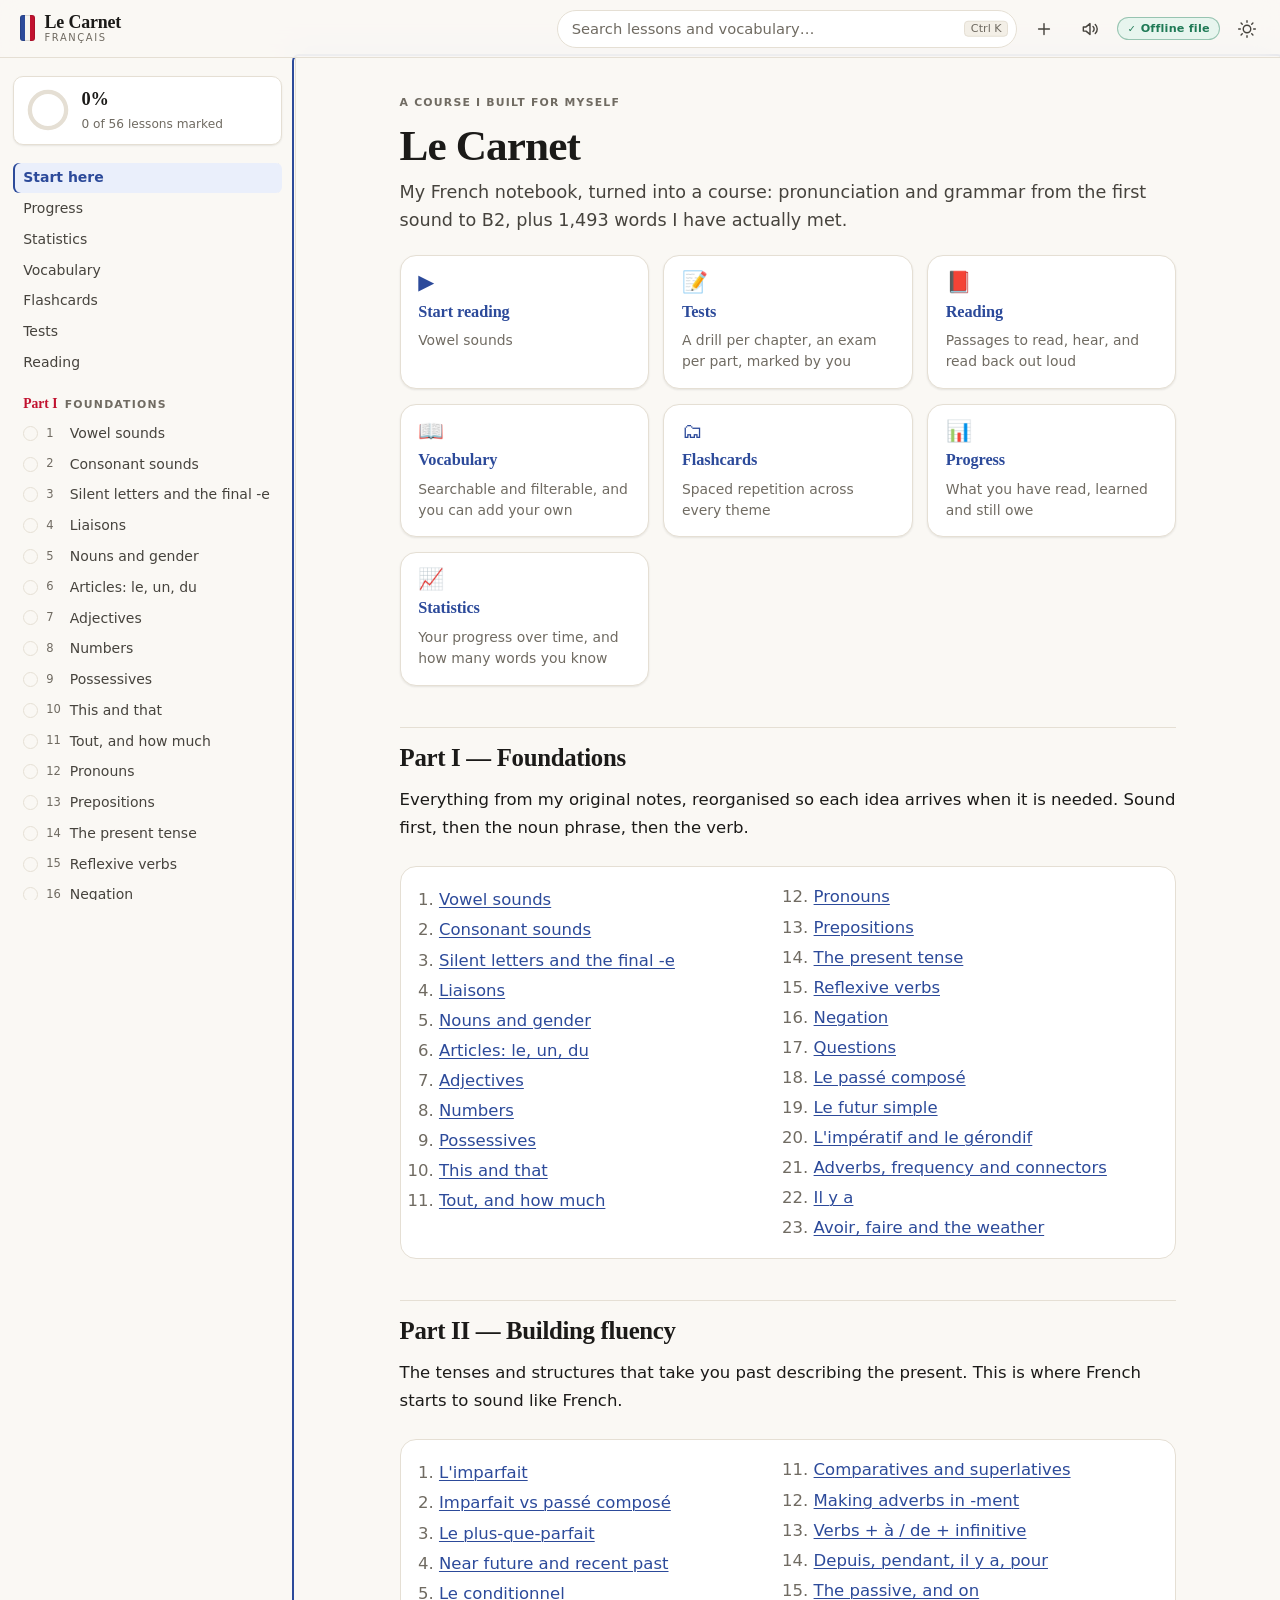
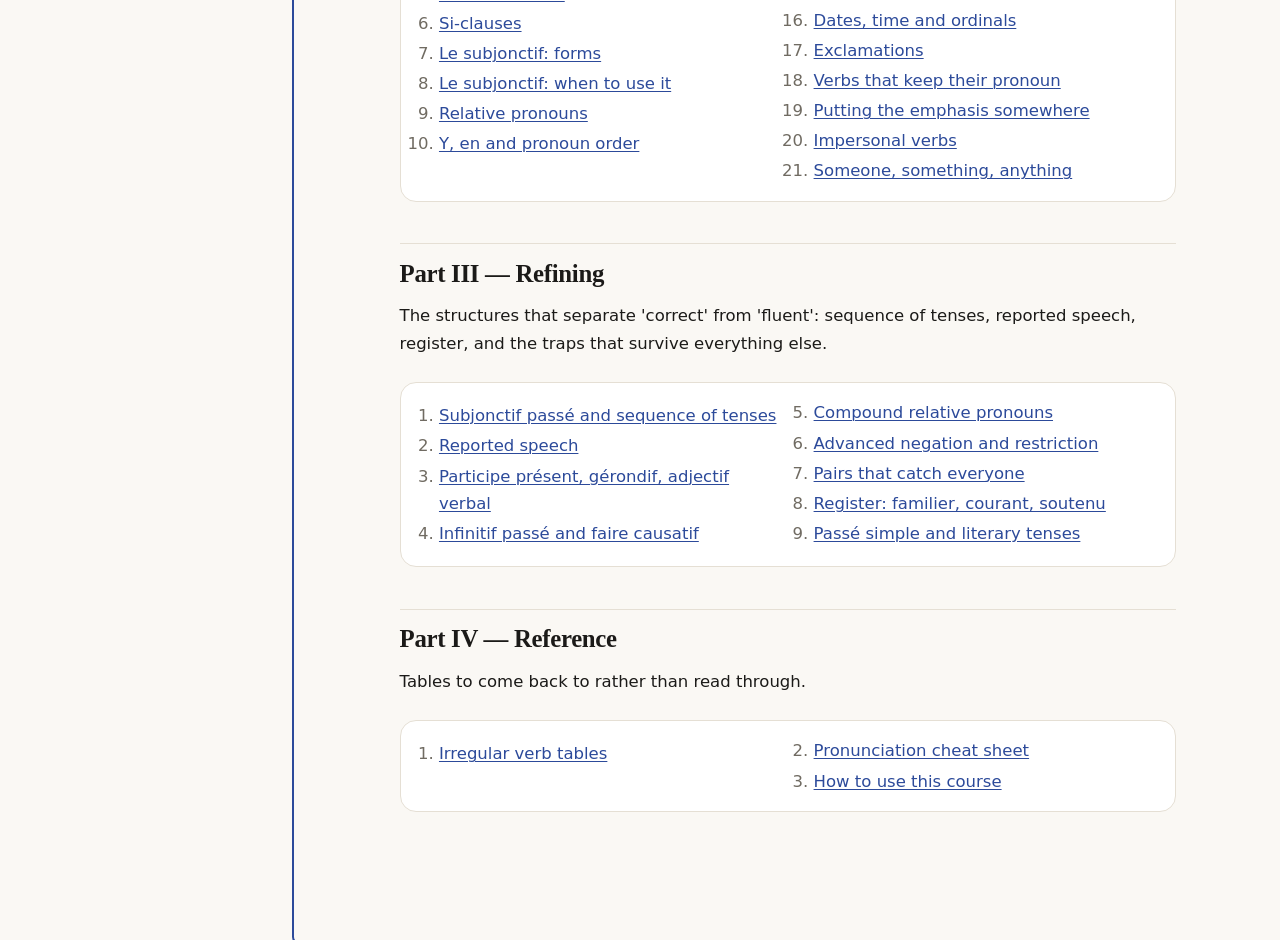
==== commit d59a3f91: "Explain a tapped word by the form the list has it in The reader now takes an inflected word back to " ====
--- a/le-carnet-offline.html
+++ b/le-carnet-offline.html
@@ -1436,6 +1436,8 @@
 .rd-gloss strong { font-family: var(--serif); font-size: 1.1rem; }
 .rd-gloss span { color: var(--ink-soft); }
 .rd-nogloss { color: var(--muted); font-style: italic; }
+/* The list's form of a word tapped in another one: mangeons → manger. */
+.rd-gloss .rd-via { color: var(--muted); }
 
 .rd-aloud-note { color: var(--muted); font-size: .88rem; line-height: 1.6; }
 .rd-aloud { display: grid; gap: .8rem; }
@@ -4919,6 +4921,19 @@
     // line the voice had reached when you pressed Stop.
     var at = 0;
 
+    // The word the gloss is showing, as the quick add should receive it.
+    var pending = null;
+
+    // The few words in front of a tapped one, which are what say whether it
+    // is a verb or a plural. The same line only: a line is a sentence or less.
+    function before(word) {
+      var ws = [].slice.call(word.closest('.rd-line').querySelectorAll('.rd-w'));
+      var i = ws.indexOf(word);
+      return ws.slice(Math.max(0, i - 3), i).map(function (el) {
+        return el.dataset.w || el.textContent;
+      }).join(' ');
+    }
+
     function lines() {
       return [].slice.call(text.querySelectorAll('.rd-line'));
     }
@@ -4966,8 +4981,18 @@
       var word = e.target.closest('.rd-w');
       if (word) {
         var meaning = lookup(word.textContent, pairs);
+        var base = null, via = '';
+        if (!meaning) {
+          // Not as it stands: try it as the list would have it, a plural made
+          // singular or a verb taken back to its infinitive.
+          base = Vocab.baseForm(word.textContent, { before: before(word) });
+          var hit = base.change && Vocab.findExisting(base.fr);
+          if (hit) { meaning = hit.en; via = hit.fr; }
+        }
+        pending = base;
         gloss.hidden = false;
         gloss.innerHTML = '<strong>' + escapeHtml(word.textContent) + '</strong>' +
+          (via ? '<span class="rd-via">→ ' + escapeHtml(via) + '</span>' : '') +
           (meaning ? '<span>' + escapeHtml(meaning) + '</span>'
                    : '<span class="rd-nogloss">not in the word list</span>' +
                      '<button class="btn btn-sm" data-act="addword" data-word="' +
@@ -5001,7 +5026,9 @@
       // Opens the quick add with the word already in it, less what the
       // sentence put in front of it.
       if (act === 'addword') {
-        document.dispatchEvent(new CustomEvent('quickadd:open', { detail: Vocab.baseForm(b.dataset.word) }));
+        document.dispatchEvent(new CustomEvent('quickadd:open', {
+          detail: pending || Vocab.baseForm(b.dataset.word)
+        }));
       }
     });
   }
@@ -5657,7 +5684,8 @@
   function key(fr) {
     // œ and æ do not decompose, so without this "œil" would key as "il".
     return strip(String(fr || '').toLowerCase().replace(/œ/g, 'oe').replace(/æ/g, 'ae'))
-      .replace(/^(le|la|les|l'|un|une|des|du|de la)\s*/, '')
+      // A space after the article, or "lever" keys as "ver", like "laver".
+      .replace(/^(?:(?:le|la|les|un|une|des|du|de la)\s+|l')/, '')
       .replace(/[^a-z0-9' ]/g, '')
       .replace(/\s+/g, ' ')
       .trim();
@@ -5683,18 +5711,337 @@
     return k ? index()[k] || null : null;
   }
 
-  // A word tapped on a page is the word as it stands in the sentence:
-  // "Hier,", "qu'il", "d'enfants". The list wants it bare, so the
-  // punctuation comes off, the capital a sentence gave it, and any elided
-  // word in front of it except l', which is the article and says the gender.
-  // { fr, full, dropped }: fr goes in the list, full is what was tapped.
-  function baseForm(word) {
+  /* ------------------------------------------------ the dictionary form
+
+     A word tapped on a page is the word as it stands in the sentence:
+     "Hier,", "qu'il", "études", "mangeons". The list wants it the way a
+     dictionary has it, so this takes off the punctuation, the capital a
+     sentence gave it and any elided word in front of it except l', which is
+     the article and says the gender. Then, where the words before it say
+     what it is, a verb goes back to its infinitive and a plural noun to its
+     singular. "études" alone is left alone: it is a noun as often as not.
+     "tu études" is a verb, "les études" a plural.
+
+     There is no dictionary here, only the endings and the word list. Where
+     the endings allow several infinitives, the one already in the list
+     wins; otherwise the commonest pattern does, and the quick add shows
+     what changed and offers the original back. */
+
+  var SUBJECT = ['je', "j'", 'tu', 'il', 'elle', 'on', 'nous', 'vous', 'ils', 'elles', 'qui'];
+  // Before a verb and not before a noun. le, la and les are both, so they
+  // are not here.
+  var BEFORE_VERB = SUBJECT.concat(['ne', "n'", 'me', "m'", 'te', "t'", 'se', "s'", 'y', 'en', 'lui', 'leur']);
+  var PLURAL_DET = ['les', 'des', 'mes', 'tes', 'ses', 'nos', 'vos', 'leurs', 'ces', 'aux',
+    'quelques', 'plusieurs', 'certains', 'certaines', 'deux', 'trois', 'quatre', 'cinq', 'six',
+    'sept', 'huit', 'neuf', 'dix', 'vingt', 'cent', 'mille', 'beaucoup de', 'nombreux', 'nombreuses'];
+  var AVOIR_AUX = ['ai', 'as', 'a', 'avons', 'avez', 'ont', 'avais', 'avait', 'avions', 'aviez',
+    'avaient', 'aurai', 'auras', 'aura', 'aurons', 'aurez', 'auront', 'aurais', 'aurait', 'avoir'];
+  var ETRE_AUX = ['suis', 'es', 'est', 'sommes', 'êtes', 'sont', 'étais', 'était', 'étions', 'étiez',
+    'étaient', 'serai', 'sera', 'serons', 'serez', 'seront', 'serais', 'serait', 'être'];
+  var AUX = AVOIR_AUX.concat(ETRE_AUX);
+
+  // The irregular verbs, by the forms a learner meets. Checked before any
+  // ending rule, so "ont" is avoir and not some verb in -er.
+  var IRREGULAR = {
+    'être': 'suis es est sommes êtes sont étais était étions étiez étaient été serai seras sera serons serez seront serais serait serions seriez seraient sois soit soyons soyez soient fus fut furent',
+    'avoir': 'ai as a avons avez ont avais avait avions aviez avaient eu eue eus eues aurai auras aura aurons aurez auront aurais aurait aurions auriez auraient aie aies ait ayons ayez aient eut',
+    'aller': 'vais vas va allons allez vont allais allait allions alliez allaient allé allée allés allées irai iras ira irons irez iront irais irait irions iriez iraient aille ailles aillent',
+    'faire': 'fais fait faisons faites font faisais faisait faisions faisiez faisaient faite faits faites ferai feras fera ferons ferez feront ferais ferait fasse fasses fassent fit',
+    'pouvoir': 'peux peut pouvons pouvez peuvent pouvais pouvait pouvions pouviez pouvaient pu pourrai pourras pourra pourrons pourrez pourront pourrais pourrait puisse puissent',
+    'vouloir': 'veux veut voulons voulez veulent voulais voulait voulions vouliez voulaient voulu voudrai voudras voudra voudrons voudrez voudront voudrais voudrait veuille veuillez',
+    'devoir': 'dois doit devons devez doivent devais devait devions deviez devaient dû due dus devrai devras devra devrons devrez devront devrais devrait doive',
+    'savoir': 'sais sait savons savez savent savais savait savions saviez savaient su saurai sauras saura saurons saurez sauront saurais saurait sache saches sachons sachez',
+    'venir': 'viens vient venons venez viennent venais venait venions veniez venaient venu venue venus venues viendrai viendras viendra viendrons viendrez viendront viendrais viendrait vienne vint',
+    'tenir': 'tiens tient tenons tenez tiennent tenais tenait tenu tenue tiendrai tiendra tiendrait tienne',
+    'prendre': 'prends prend prenons prenez prennent prenais prenait prenions preniez prenaient pris prise prises prendrai prendras prendra prendrons prendrez prendront prendrais prendrait prenne prennes prit',
+    'mettre': 'mets met mettons mettez mettent mettais mettait mis mise mises mettrai mettra mettrait mette mit',
+    'dire': 'dis dit disons dites disent disais disait disions disiez disaient dite dits dites dirai diras dira dirons direz diront dirais dirait dise',
+    'voir': 'vois voit voyons voyez voient voyais voyait voyions voyiez voyaient vu vue vus vues verrai verras verra verrons verrez verront verrais verrait voie vit',
+    'boire': 'bois boit buvons buvez boivent buvais buvait bu bue boirai boira boive',
+    'lire': 'lis lit lisons lisez lisent lisais lisait lu lue lus lues lirai lira lise',
+    'écrire': 'écris écrit écrivons écrivez écrivent écrivais écrivait écrite écrits écrites écrirai écrira écrive',
+    'croire': 'crois croit croyons croyez croient croyais croyait cru crue croirai croira croie',
+    'connaître': 'connais connaît connait connaissons connaissez connaissent connaissais connaissait connu connue connus connaîtrai connaîtra connaisse',
+    'partir': 'pars part partons partez partent partais partait parti partie partis parties partirai partira parte',
+    'sortir': 'sors sort sortons sortez sortent sortais sortait sorti sortie sortis sorties sortirai sortira sorte',
+    'dormir': 'dors dort dormons dormez dorment dormais dormait dormi dormirai dormira dorme',
+    'sentir': 'sens sent sentons sentez sentent sentais sentait senti sentie sentirai sentira sente',
+    'servir': 'sers sert servons servez servent servais servait servi servie servirai servira serve',
+    'vivre': 'vis vit vivons vivez vivent vivais vivait vécu vécue vivrai vivra vive',
+    'suivre': 'suit suivons suivez suivent suivais suivait suivi suivie suivrai suivra suive',
+    'ouvrir': 'ouvre ouvres ouvrons ouvrez ouvrent ouvrais ouvrait ouvert ouverte ouverts ouvertes ouvrirai ouvrira',
+    'offrir': 'offre offres offrons offrez offrent offrais offrait offert offerte offrirai offrira',
+    'découvrir': 'découvre découvres découvrons découvrez découvrent découvrait découvert découverte',
+    'souffrir': 'souffre souffres souffrons souffrez souffrent souffrait souffert',
+    'courir': 'cours court courons courez courent courais courait couru courrai courra',
+    'mourir': 'meurs meurt mourons mourez meurent mourait mort morte morts mourra',
+    'naître': 'nais naît naissons naissent naissait né née nés nées naquit',
+    'recevoir': 'reçois reçoit recevons recevez reçoivent recevais recevait reçu reçue recevrai recevra reçoive',
+    'falloir': 'faut fallait fallu faudra faudrait faille',
+    'pleuvoir': 'pleut pleuvait plu pleuvra pleuvrait',
+    'envoyer': 'envoie envoies envoient envoyons envoyez envoyais envoyait envoyé envoyée enverrai enverra enverrait',
+    'asseoir': 'assieds assied asseyons asseyez asseyent assis assise',
+    'rire': 'ris rit rions riez rient riais riait ri rirai rira',
+    'plaire': 'plais plaît plait plaisons plaisent plaisait plu plaira',
+    'conduire': 'conduis conduit conduisons conduisez conduisent conduisais conduisait conduite conduirai conduira',
+    'craindre': 'crains craint craignons craignez craignent craignais craignait crainte',
+    'éteindre': 'éteins éteint éteignons éteignez éteignent éteignait éteinte',
+    'peindre': 'peins peint peignons peignez peignent peignait peinte',
+    'joindre': 'joins joint joignons joignez joignent joignait jointe',
+    'valoir': 'vaux vaut valons valez valent valait valu vaudra vaudrait',
+    'battre': 'bats bat battons battez battent battait battu battue',
+    'acquérir': 'acquiers acquiert acquérons acquièrent acquis acquise',
+    'suffire': 'suffis suffit suffisons suffisez suffisent suffisait suffi'
+  };
+  // The futures and conditionals built on a stem of their own: pourriez,
+  // viendrons, saurait.
+  var FUTURE_STEM = { 'ser': 'être', 'aur': 'avoir', 'ir': 'aller', 'fer': 'faire', 'pourr': 'pouvoir',
+    'voudr': 'vouloir', 'devr': 'devoir', 'saur': 'savoir', 'viendr': 'venir', 'tiendr': 'tenir',
+    'verr': 'voir', 'enverr': 'envoyer', 'faudr': 'falloir', 'vaudr': 'valoir', 'courr': 'courir',
+    'mourr': 'mourir', 'recevr': 'recevoir', 'pleuvr': 'pleuvoir' };
+  var FUTURE_END = /(ai|as|a|ons|ez|ont|ais|ait|ions|iez|aient)$/;
+  var IRREG = {};
+  Object.keys(IRREGULAR).forEach(function (inf) {
+    IRREGULAR[inf].split(' ').forEach(function (f) { if (!IRREG[f]) IRREG[f] = inf; });
+  });
+  // Families that take a prefix and conjugate like the verb inside them:
+  // comprendre, devenir, obtenir, promettre, refaire, prévoir.
+  var FAMILY = ['prendre', 'venir', 'tenir', 'mettre', 'faire', 'voir', 'dire', 'écrire', 'partir', 'sortir',
+    'connaître'];
+  var PREFIX = ['ap', 'com', 'sur', 're', 'ré', 'de', 'dé', 'ob', 'sou', 'con', 'pro', 'ad', 'entre',
+    'pré', 'par', 'sub', 'main', 'per', 'sous', 'contre', 'inter', 'trans', 'con', 'ap', 'dé', 'd', 'in'];
+
+  // Ending rules, longest first. Each gives the infinitive ending that
+  // replaces it. Order within a length does not matter: every match is a
+  // candidate, and the list or the preference below picks between them.
+  var RULES = [
+    ['issaient', 'ir'], ['issions', 'ir'], ['issiez', 'ir'], ['issais', 'ir'], ['issait', 'ir'],
+    ['issant', 'ir'], ['issons', 'ir'], ['issez', 'ir'], ['issent', 'ir'], ['isse', 'ir'],
+    ['eraient', 'er'], ['erions', 'er'], ['eriez', 'er'], ['erais', 'er'], ['erait', 'er'],
+    ['erons', 'er'], ['eront', 'er'], ['erez', 'er'], ['eras', 'er'], ['erai', 'er'], ['era', 'er'],
+    ['iraient', 'ir'], ['irions', 'ir'], ['irais', 'ir'], ['irait', 'ir'], ['irons', 'ir'],
+    ['iront', 'ir'], ['irez', 'ir'], ['iras', 'ir'], ['irai', 'ir'], ['ira', 'ir'],
+    ['draient', 'dre'], ['drais', 'dre'], ['drait', 'dre'], ['drons', 'dre'], ['dront', 'dre'],
+    ['drez', 'dre'], ['dras', 'dre'], ['drai', 'dre'], ['dra', 'dre'],
+    ['daient', 'dre'], ['dions', 'dre'], ['diez', 'dre'], ['dais', 'dre'], ['dait', 'dre'],
+    ['dant', 'dre'], ['dons', 'dre'], ['dez', 'dre'], ['dent', 'dre'], ['dues', 'dre'],
+    ['dus', 'dre'], ['due', 'dre'], ['du', 'dre'], ['ds', 'dre'], ['d', 'dre'],
+    ['aient', 'er'], ['ions', 'er'], ['iez', 'er'], ['ais', 'er'], ['ait', 'er'], ['ant', 'er'],
+    ['ons', 'er'], ['ez', 'er'], ['ent', 'er'], ['ées', 'er'], ['és', 'er'], ['ée', 'er'],
+    ['es', 'er'], ['é', 'er'], ['e', 'er'],
+    ['ies', 'ir'], ['ie', 'ir'], ['is', 'ir'], ['it', 'ir'], ['i', 'ir']
+  ];
+
+  // Words that are never the verb or the noun in question, whatever is in
+  // front of them: "a une", "c'est moi", "ne lui", "est vraiment".
+  var FUNCTION = BEFORE_VERB.concat(PLURAL_DET, ['le', 'la', 'un', 'une', 'du', 'de', 'moi', 'toi',
+    'soi', 'eux', 'pas', 'plus', 'jamais', 'rien', 'personne', 'bien', 'très', 'trop', 'déjà',
+    'encore', 'toujours', 'aussi', 'si', 'là', 'ici', 'que', 'quoi', 'mon', 'ton', 'son', 'ma',
+    'ta', 'sa', 'notre', 'votre', 'leur', 'ce', 'cet', 'cette', 'tout', 'tous', 'toute', 'toutes']);
+  var PARTICIPLE = /(é|ée|és|ées|i|ie|is|ies|u|ue|us|ues|it|ite|its|ites|ert|erte|erts|ertes|eint|einte|aint|ointe?|ort|orte)$/;
+
+  function norm(w) { return String(w || '').toLowerCase().replace(/’/g, "'"); }
+  function inList(fr) { return !!findExisting(fr); }
+
+  // The spelling changes the -er verbs make in their stem, undone:
+  // mangeons, commençons, ennuie, achète, préfère, appelle.
+  function stemVariants(stem, inf) {
+    var out = [stem];
+    if (inf !== 'er') return out;
+    if (/ge$/.test(stem)) out.push(stem.slice(0, -1));
+    if (/ç$/.test(stem)) out.push(stem.slice(0, -1) + 'c');
+    if (/i$/.test(stem)) out.push(stem.slice(0, -1) + 'y');
+    var grave = stem.lastIndexOf('è');
+    if (grave !== -1) {
+      var head = stem.slice(0, grave), tail = stem.slice(grave + 1);
+      // préfère and répète keep an é, achète and lève lose the accent. The
+      // tell is an é earlier in the word.
+      var acute = head + 'é' + tail, bare = head + 'e' + tail;
+      // No infinitive keeps the è, so the stem as written goes last.
+      out = /é/.test(head) ? [acute, bare] : [bare, acute];
+    }
+    if (/(ll|tt)$/.test(stem) && /(appel|jet|rappel|renouvel|épel|ficel)/.test(stem.slice(0, -1))) {
+      out.splice(1, 0, stem.slice(0, -1));
+    } else if (/(ll|tt)$/.test(stem)) {
+      out.push(stem.slice(0, -1));
+    }
+    return out;
+  }
+
+  // The infinitive of a form known to be a verb. Candidates in the list
+  // come first; then the ones the endings make likeliest.
+  function infinitive(w) {
+    if (IRREG[w]) return IRREG[w];
+    var fe = FUTURE_END.exec(w);
+    if (fe && FUTURE_STEM[w.slice(0, -fe[1].length)]) return FUTURE_STEM[w.slice(0, -fe[1].length)];
+    for (var f = 0; f < FAMILY.length; f++) {
+      var fam = FAMILY[f], forms = IRREGULAR[fam].split(' ');
+      for (var i = 0; i < forms.length; i++) {
+        var head = w.slice(0, w.length - forms[i].length);
+        if (head && w.slice(-forms[i].length) === forms[i] && PREFIX.indexOf(head) !== -1) {
+          var cand = head + fam;
+          if (head === 'd' && fam === 'écrire') return 'décrire';
+          if (inList(cand) || head.length > 1) return cand;
+        }
+      }
+    }
+    var cands = [];
+    RULES.forEach(function (r) {
+      var end = r[0];
+      if (w.length <= end.length + 1 || w.slice(-end.length) !== end) return;
+      var stem = w.slice(0, -end.length);
+      if (r[1] === 'dre') {
+        // attend-ons, but demand-ons: -dre only after -en, -on, -er, -or,
+        // -an in répandre and a few more, never after the -and of demander.
+        var st = stem + 'd';
+        cands.push({ v: st + 're', rank: /(en|on|er|or|ou)d$/.test(st) ? 1 : 4 });
+        return;
+      }
+      stemVariants(stem, r[1]).forEach(function (s, k) {
+        var rank = r[1] === 'er' ? 2 : 3;
+        // finis, finit, fini: the -ir reading of a bare -i ending beats -er.
+        if (r[1] === 'ir' && /^(is|it|i|ie|ies)$/.test(end)) rank = /a$/.test(stem) ? 9 : 1;
+        cands.push({ v: s + r[1], rank: rank + k * 0.1 });
+      });
+    });
+    if (!cands.length) return null;
+    for (var c = 0; c < cands.length; c++) {
+      if (inList(cands[c].v) || inList('se ' + cands[c].v)) return cands[c].v;
+    }
+    cands.sort(function (a, b) { return a.rank - b.rank; });
+    return cands[0].v;
+  }
+
+  var SAME_IN_PLURAL = ('bras pays prix voix fois mois temps corps dos fils gens jus nez poids pas repas ' +
+    'souris avis cours discours succès progrès accès français anglais bois choix croix riz gaz héros ' +
+    'ananas autobus bus virus os sens colis tapis radis puits univers vers lilas matelas cas bas tas ' +
+    'palais relais frais marais tennis mais legs remords secours concours parcours taux époux prix ' +
+    'heureux vieux sérieux curieux joyeux paresseux nerveux dangereux délicieux ennuyeux amoureux ' +
+    'jaloux doux roux faux').split(' ');
+
+  // The singular of a form known to be a plural.
+  function singular(w) {
+    if (w === 'yeux') return 'œil';
+    if (SAME_IN_PLURAL.indexOf(w) !== -1) return w;
+    var cands = [];
+    if (/eaux$/.test(w)) cands.push(w.slice(0, -1));
+    if (/aux$/.test(w)) cands.push(w.slice(0, -3) + 'al', w.slice(0, -3) + 'ail');
+    if (/eux$/.test(w)) cands.push(w.slice(0, -1));
+    if (/oux$/.test(w)) cands.push(w.slice(0, -1));
+    if (/[^s]s$/.test(w)) cands.push(w.slice(0, -1));
+    if (!cands.length) return w;
+    for (var i = 0; i < cands.length; i++) if (inList(cands[i])) return cands[i];
+    return cands[0];
+  }
+
+  // What the words in front of it say it is: 'verb', 'participle',
+  // 'plural' or nothing. ctx is { prev, prev2 }, the two words before it
+  // in the same sentence.
+  function roleOf(w, ctx, elided) {
+    if (elided && /^([jnmts]')$/.test(elided)) return 'verb';
+    if (elided === "c'" && IRREG[w] === 'être') return 'verb';
+    var p = norm(ctx.prev), p2 = norm(ctx.prev2);
+    if (!p) return '';
+    if (AUX.indexOf(p) !== -1 || (p === 'pas' && AUX.indexOf(p2) !== -1)) return 'participle';
+    if (BEFORE_VERB.indexOf(p) !== -1) return 'verb';
+    if (p === 'pas' || p === 'jamais' || p === 'plus') return BEFORE_VERB.indexOf(p2) !== -1 ? 'verb' : '';
+    if (PLURAL_DET.indexOf(p) !== -1 || PLURAL_DET.indexOf(p2 + ' ' + p) !== -1) return 'plural';
+    return '';
+  }
+
+  // The last two words before a word, stopping at the end of a sentence.
+  function lastWords(text) {
+    var ws = String(text || '').split(/\s+/).filter(Boolean);
+    var out = [];
+    for (var i = ws.length - 1; i >= 0 && out.length < 2; i--) {
+      if (/[.!?;:»«"]$/.test(ws[i])) break;
+      // "j'ai" is two words: the subject and the auxiliary.
+      var parts = ws[i].toLowerCase().replace(/’/g, "'").replace(/[,()]/g, '').match(/[^']+'?|'/g) || [];
+      for (var k = parts.length - 1; k >= 0 && out.length < 2; k--) out.push(parts[k]);
+    }
+    return { prev: out[0] || '', prev2: out[1] || '' };
+  }
+
+  // { fr, full, dropped, change }: fr goes in the list, full is what was
+  // tapped, change says what was done to it ('infinitive' or 'singular').
+  // ctx is optional: { prev, prev2 }, or { before: 'the text in front' }.
+  function baseForm(word, ctx) {
+    ctx = ctx || {};
+    if (ctx.before !== undefined) ctx = lastWords(ctx.before);
     var full = String(word == null ? '' : word).trim()
       .replace(/^[^a-zà-öø-ÿœæ]+/i, '').replace(/[^a-zà-öø-ÿœæ]+$/i, '');
-    full = full.toLowerCase();
-    var out = { fr: full, full: full, dropped: [] };
-    var m = /^((?:jusqu|lorsqu|puisqu|qu|[jnsmtcd])['’])(.+)$/i.exec(out.fr);
-    if (m && m[2].length > 1) { out.dropped.push(m[1].replace('’', "'")); out.fr = m[2]; }
+    full = norm(full);
+    var out = { fr: full, full: full, dropped: [], change: '' };
+
+    // "tu études", "les maisons": a selection that starts with the words
+    // that decide it is worked like the last word with those in front.
+    var toks = full.split(/\s+/);
+    if (toks.length > 1) {
+      // "j'ai" is two words here too.
+      var lead = [];
+      toks.slice(0, -1).forEach(function (t) { lead = lead.concat(t.match(/[^']+'?|'/g) || []); });
+      var ok = lead.every(function (t) {
+        return BEFORE_VERB.indexOf(t) !== -1 || PLURAL_DET.indexOf(t) !== -1 ||
+          AUX.indexOf(t) !== -1 || t === 'pas';
+      });
+      if (!ok) return out;
+      var inner = baseForm(toks[toks.length - 1], {
+        prev: lead[lead.length - 1], prev2: lead[lead.length - 2] || ctx.prev || ''
+      });
+      inner.full = full;
+      return inner;
+    }
+
+    var elided = '';
+    var m = /^((?:jusqu|lorsqu|puisqu|qu|[jnsmtcd])')(.+)$/.exec(out.fr);
+    if (m && m[2].length > 1) { elided = m[1]; out.dropped.push(elided); out.fr = m[2]; }
+
+    var w = out.fr, role = roleOf(w, ctx, elided);
+    // Already in the list as it stands, or a word no rule should touch.
+    if (inList(w) || FUNCTION.indexOf(w) !== -1 || /ment$/.test(w)) return out;
+    // After avoir or être it is a participle only if it ends like one: "est
+    // important" is an adjective, "a mangé" a verb.
+    if (role === 'participle' && !IRREG[w] && !PARTICIPLE.test(w)) role = '';
+    // "était gratuit", "est petit": after être an -it is an adjective.
+    if (role === 'participle' && !IRREG[w] && /its?|ites?$/.test(w) &&
+        ETRE_AUX.indexOf(norm(ctx.prev)) !== -1) role = '';
+    if (role === 'verb' || role === 'participle') {
+      var inf = infinitive(w);
+      if (inf && inf !== w) {
+        // se lave, s'appelle, je me lave: the list files these under "se".
+        var p = norm(ctx.prev), p2 = norm(ctx.prev2);
+        var refl = elided === "s'" || p === 'se' || p === "s'" ||
+          ((p === 'me' || p === "m'") && (p2 === 'je' || p2 === "j'")) ||
+          ((p === 'te' || p === "t'") && p2 === 'tu') ||
+          (p === 'nous' && p2 === 'nous') || (p === 'vous' && p2 === 'vous') ||
+          // s'est levée, se sont assis, me suis lavé
+          (ETRE_AUX.indexOf(p) !== -1 && ["s'", 'se', "m'", 'me', "t'", 'te'].indexOf(p2) !== -1);
+        if (refl) inf = (/^[aeiouhéèêâîôû]/.test(inf) ? "s'" : 'se ') + inf;
+        out.fr = inf;
+        out.change = 'infinitive';
+      }
+    } else if (role === 'plural' && /[sx]$/.test(w)) {
+      var one = singular(w);
+      if (one !== w) { out.fr = one; out.change = 'singular'; }
+    } else {
+      // No context, but the list knows the singular: "fenêtres" is "fenêtre".
+      var sg = /[sx]$/.test(w) ? singular(w) : w;
+      if (sg !== w && inList(sg)) { out.fr = sg; out.change = 'singular'; }
+      // Or the infinitive: "Odile discutait", a verb opening a line.
+      else if (!role) {
+        var guessInf = infinitive(w);
+        if (guessInf && guessInf !== w) {
+          // "souvenait" is se souvenir, not the noun le souvenir.
+          var plain = findExisting(guessInf);
+          var se = (/^[aeiouhéèêâîôû]/.test(guessInf) ? "s'" : 'se ') + guessInf;
+          var pick = plain && plain.pos === 'verb' ? guessInf : inList(se) ? se : plain ? guessInf : '';
+          if (pick) { out.fr = pick; out.change = 'infinitive'; }
+        }
+      }
+    }
+    // The list's own spelling, article and all, when it has the word.
+    var hit = out.change && findExisting(out.fr);
+    if (hit) out.fr = hit.fr;
     return out;
   }
 
@@ -7627,12 +7974,16 @@
       var drop = menu.querySelector('#qaDrop');
       if (prefill.fr) {
         fr.value = prefill.fr;
-        // What came off the front, and a way to put it back: "qu'il" is
+        // What came off the front or was changed, and a way to put it back: "qu'il" is
         // rarely the word you meant, but "d'abord" is.
+        var did = [];
         if (prefill.dropped && prefill.dropped.length) {
+          did.push('dropped <strong>' + escapeHtml(prefill.dropped.join(' ')) + '</strong>');
+        }
+        if (prefill.change) did.push('made it the ' + prefill.change);
+        if (did.length) {
           drop.hidden = false;
-          drop.innerHTML = 'Dropped <strong>' + escapeHtml(prefill.dropped.join(' ')) + '</strong> ' +
-            'from <em>' + escapeHtml(prefill.full) + '</em>. ' +
+          drop.innerHTML = 'From ' + '<em>' + escapeHtml(prefill.full) + '</em>' + ': ' + did.join(', ') + '. ' +
             '<button type="button" class="qa-keep" id="qaKeep">Keep it</button>';
         }
         en.focus();
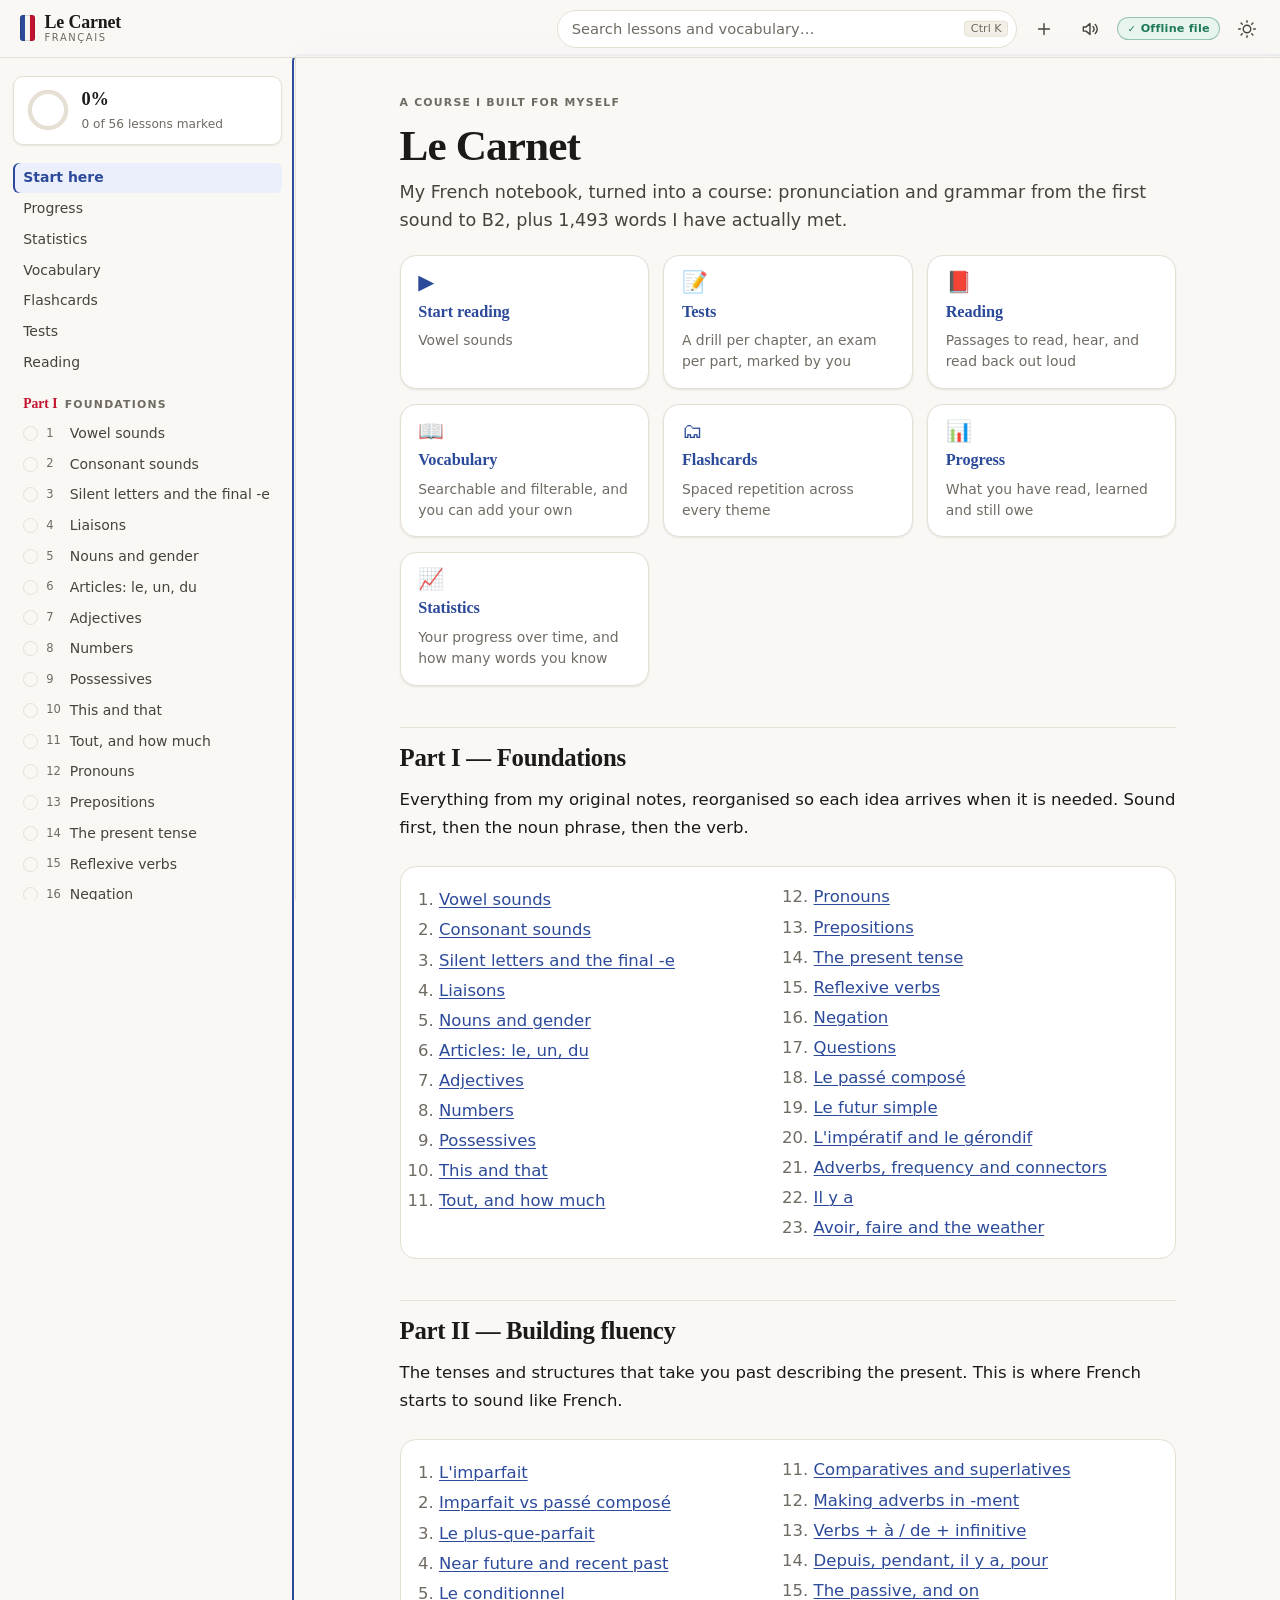
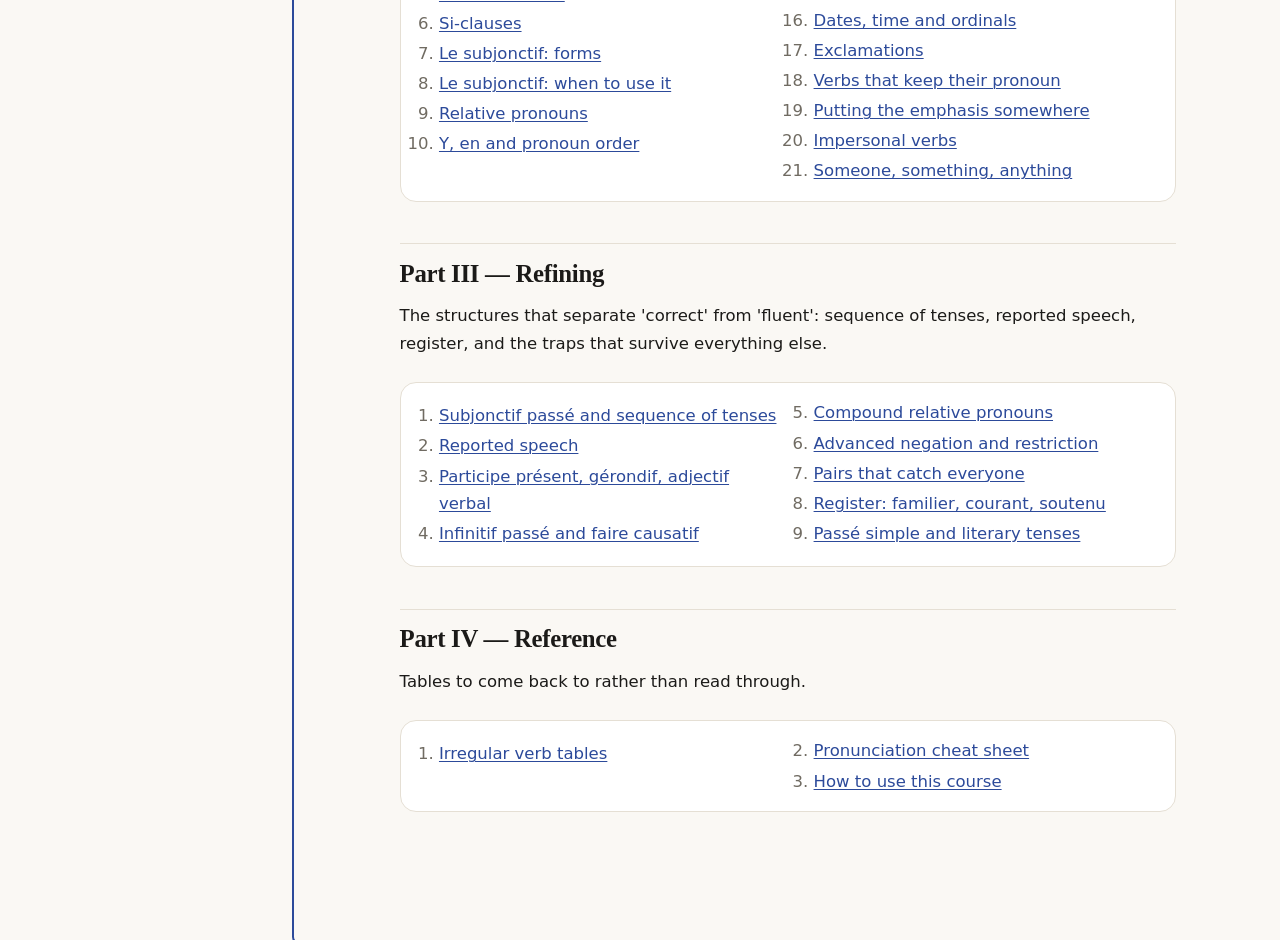
==== commit 2da874a6: "Edit a word from the quick add's duplicate line When the quick add says a word is already in the cou" ====
--- a/le-carnet-offline.html
+++ b/le-carnet-offline.html
@@ -889,6 +889,21 @@
 .qa-note.is-new { color: var(--bleu); }
 .qa-note.is-dupe { color: var(--rouge); }
 .qa-note.is-done { color: var(--vert); }
+/* The duplicate named in the note: tap it to fix the entry. */
+.qa-edit {
+  padding: 0; font: inherit; color: inherit; background: none; border: 0;
+  text-align: left; text-decoration: underline dotted; text-underline-offset: 2px; cursor: pointer;
+}
+.qa-edit:hover { text-decoration-style: solid; }
+/* The word form, over the page. */
+.word-modal {
+  position: fixed; inset: 0; z-index: 200;
+  display: flex; align-items: flex-start; justify-content: center;
+  padding: 10vh 16px 16px; overflow-y: auto;
+  background: rgba(0, 0, 0, .5);
+}
+.word-modal-box { width: 100%; max-width: 560px; }
+.word-modal-box .word-form { margin: 0; box-shadow: var(--shadow-md); }
 .qa-actions { display: flex; align-items: center; gap: .6rem; margin-top: .35rem; }
 .qa-actions .btn { flex: 1; }
 /* Add is off while the word is already on the list, and has to look it. */
@@ -7358,7 +7373,7 @@
 
   // One panel, three jobs: add, edit, and paste a whole list. Kept small
   // enough to use one-handed, because words turn up away from the desk.
-  function WordForm(host, onChange) {
+  function WordForm(host, onChange, onClose) {
     var editing = null;
     var curated = false;    // editing a word the course shipped, not one of yours
     var dirty = false;      // words were added while the panel stayed open
@@ -7366,6 +7381,7 @@
     function close() {
       host.innerHTML = '';
       if (dirty) { dirty = false; onChange(); }
+      if (onClose) onClose();
     }
 
     function open(id) {
@@ -7923,6 +7939,27 @@
     });
   }
 
+  // The same form over whatever page you are on, for a word met away from
+  // the vocabulary page: the quick add names a duplicate, and one tap on it
+  // opens this to fix it.
+  function editWordModal(id) {
+    var shade = document.createElement('div');
+    shade.className = 'word-modal';
+    var host = document.createElement('div');
+    host.className = 'word-modal-box';
+    host.setAttribute('role', 'dialog');
+    host.setAttribute('aria-modal', 'true');
+    shade.appendChild(host);
+    document.body.appendChild(shade);
+    function gone() { if (shade.parentNode) shade.parentNode.removeChild(shade); }
+    var form = new WordForm(host, function () {
+      if (location.hash.replace(/^#\/?/, '') === 'vocab') renderVocabPage();
+    }, gone);
+    shade.addEventListener('click', function (e) { if (e.target === shade) { host.innerHTML = ''; gone(); } });
+    form.open(id);
+    if (!host.innerHTML) gone();
+  }
+
   /* ------------------------------------------------------- quick add */
 
   // A word turns up mid-lesson, and the vocabulary page is three taps away.
@@ -8010,7 +8047,8 @@
         if (hit) {
           note.className = 'qa-note is-dupe';
           note.innerHTML = (hit.mine ? 'You already added ' : 'Already in the course: ') +
-            '<strong>' + escapeHtml(hit.fr) + '</strong>, ' + escapeHtml(hit.en);
+            '<button type="button" class="qa-edit" data-id="' + escapeAttr(hit.id) + '" title="Edit this word">' +
+              '<strong>' + escapeHtml(hit.fr) + '</strong>, ' + escapeHtml(hit.en) + ' ✎</button>';
           save.disabled = true;
           return;
         }
@@ -8087,6 +8125,8 @@
         if (e.target.closest('#qaSave')) add();
         if (e.target.closest('.qa-link')) close();
         if (e.target.closest('#qaMic')) dictate(e.target.closest('#qaMic'));
+        var edit = e.target.closest('.qa-edit');
+        if (edit) { close(); editWordModal(edit.dataset.id); }
         if (e.target.closest('#qaKeep')) {
           fr.value = prefill.full;
           drop.hidden = true;
@@ -8095,7 +8135,7 @@
         }
       };
       menu.onkeydown = function (e) {
-        if (e.key === 'Enter') { e.preventDefault(); add(); }
+        if (e.key === 'Enter' && !e.target.closest('.qa-edit')) { e.preventDefault(); add(); }
         if (e.key === 'Escape') { e.preventDefault(); close(); btn.focus(); }
       };
     }
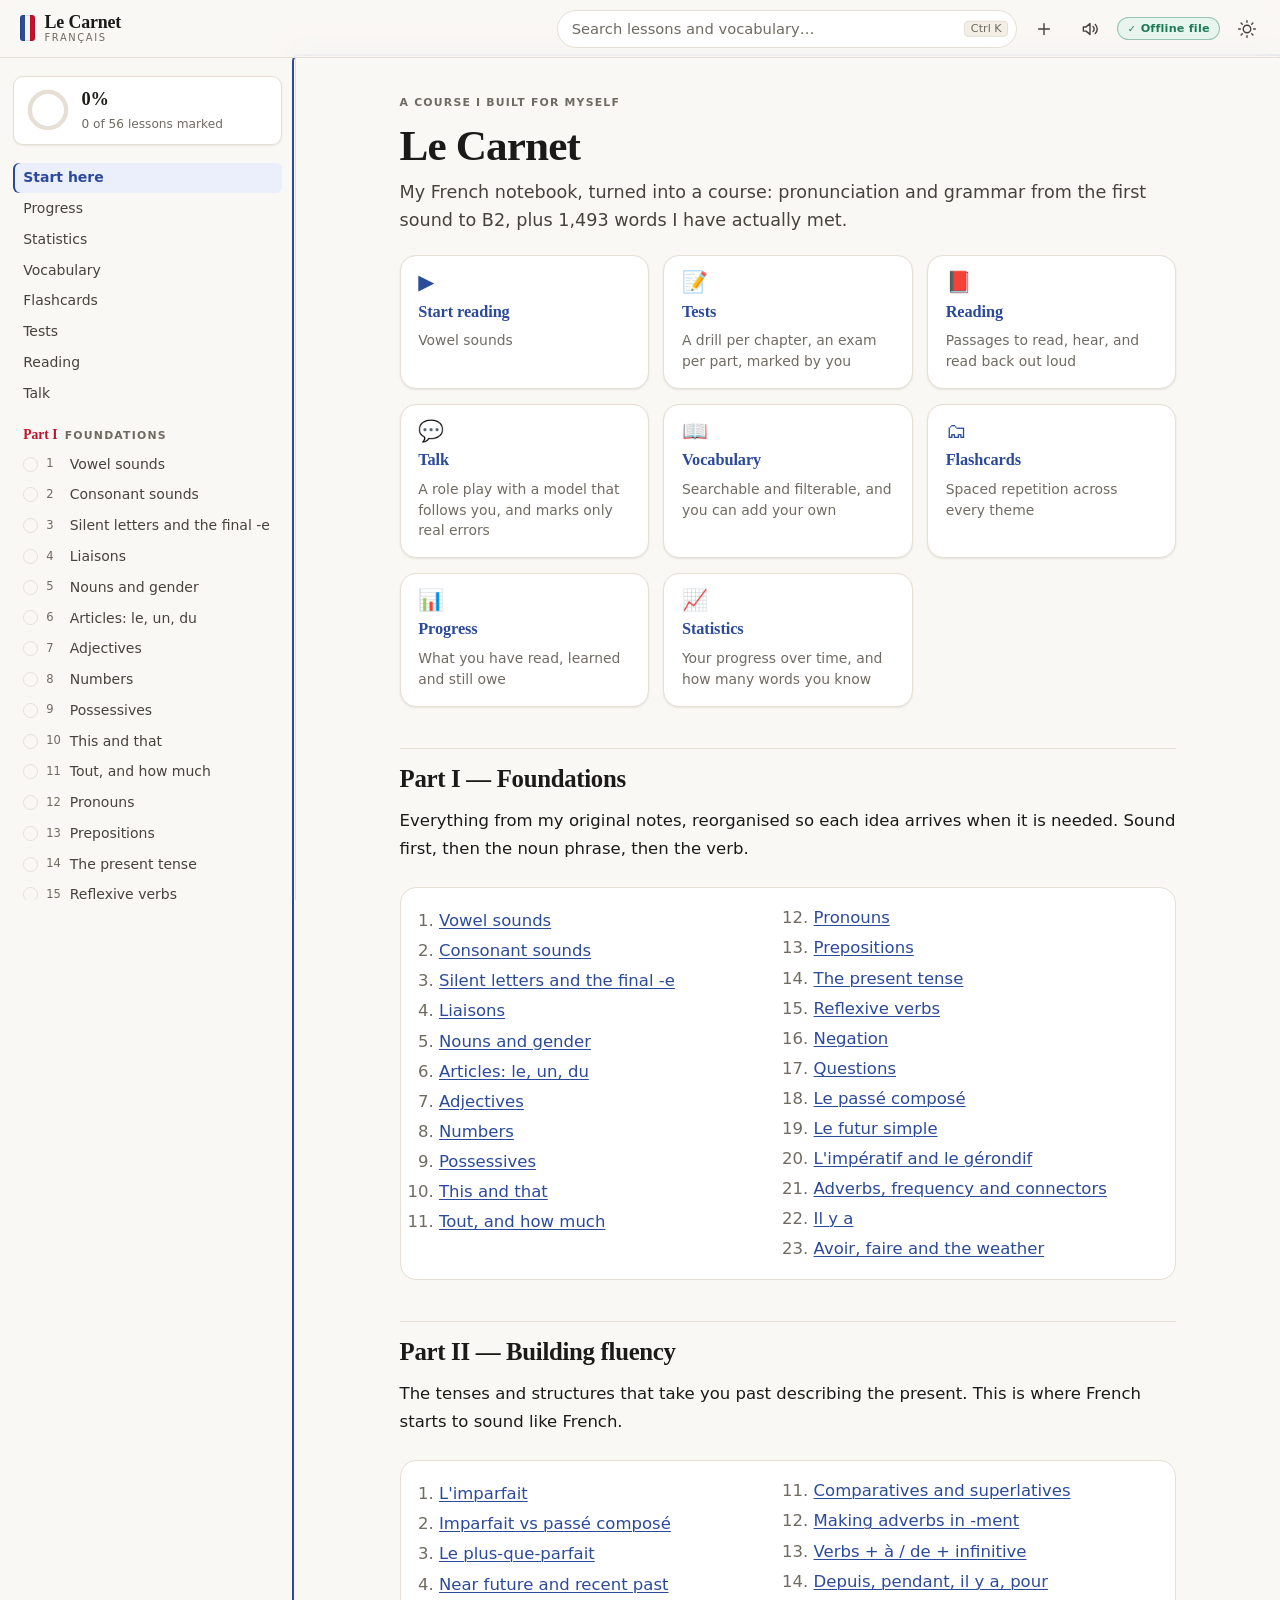
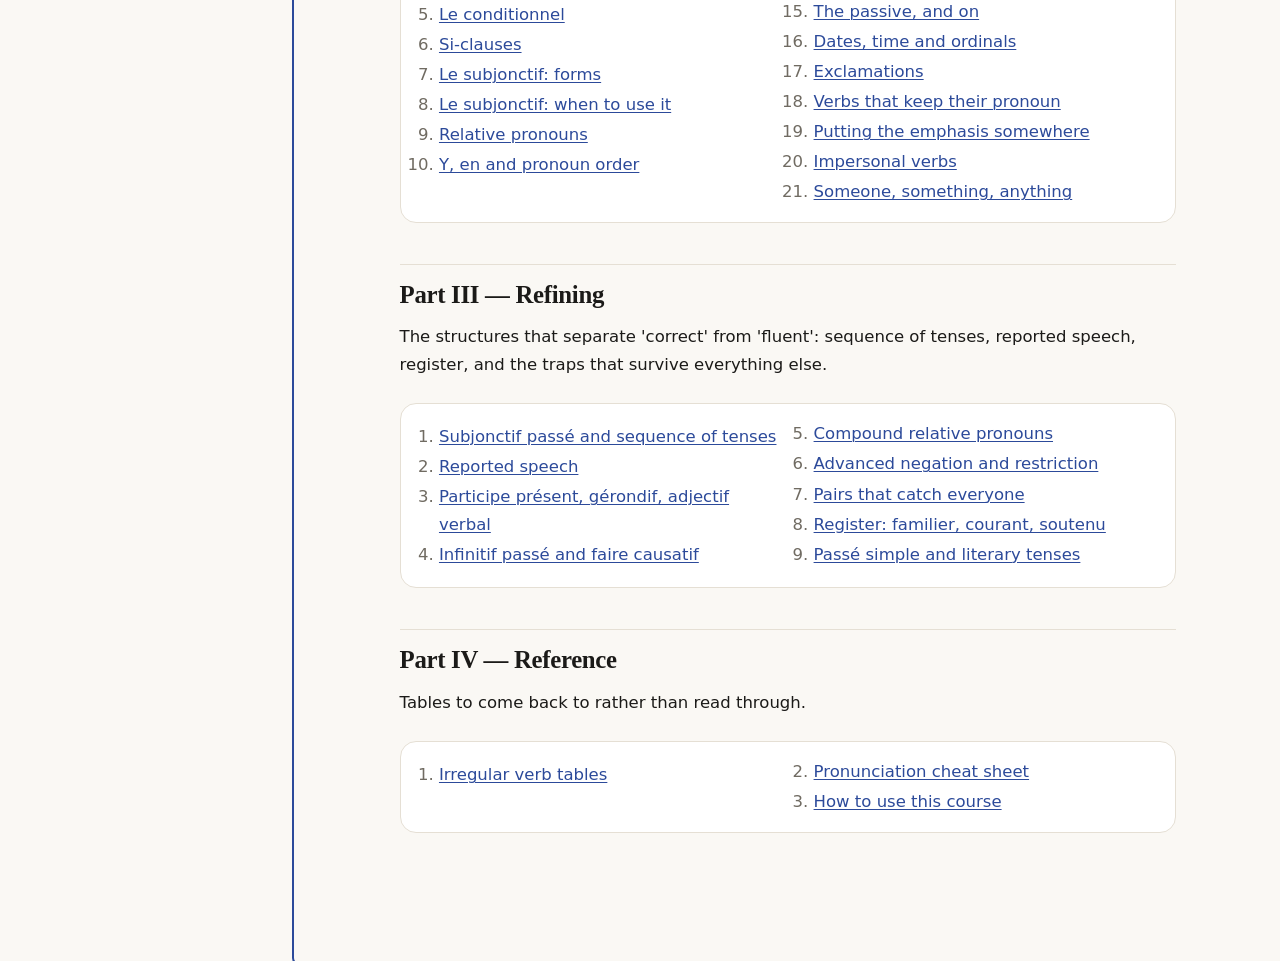
==== commit 3d1a35d4: "Add Talk: role play with a model that follows the learner A new section that plays a character in ei" ====
--- a/le-carnet-offline.html
+++ b/le-carnet-offline.html
@@ -5,8 +5,9 @@
 <meta name="google" content="notranslate">
 <meta name="viewport" content="width=device-width, initial-scale=1">
 <!-- No third-party code, ever: scripts and styles may only come from this
-     origin, and the only host the page may talk to is GitHub's gist API.
-     That is what keeps the sync token out of anyone else's reach. -->
+     origin. The page may talk to GitHub's gist API (sync) and, only on the Talk
+     page and only with a key you paste yourself, to api.anthropic.com. The sync
+     token and that key live under separate storage names and never meet. -->
 <meta http-equiv="Content-Security-Policy" content="default-src 'none'; script-src 'unsafe-inline'; style-src 'unsafe-inline'; img-src 'self' data:; connect-src 'none'; form-action 'none'; base-uri 'none'">
 <meta name="referrer" content="no-referrer">
 <title>Le Carnet — a French course (offline)</title>
@@ -1579,6 +1580,98 @@
   margin: 4px 0 2px;
   line-height: 1.4;
 }
+
+/* ---------------------------------------------------------- talk (role play) */
+
+.talk-card { text-align: left; font: inherit; color: inherit; cursor: pointer; }
+.talk-card:hover { border-color: var(--bleu); }
+.talk-key {
+  display: flex; align-items: center; gap: .8rem; flex-wrap: wrap;
+  margin: 1.2rem 0; padding: .7rem 1rem;
+  background: var(--surface-2); border: 1px solid var(--line); border-radius: var(--r-md);
+  font-size: .88rem;
+}
+.talk-key-empty { display: block; }
+.talk-key-empty p { margin: 0 0 .6rem; }
+.talk-key form { display: flex; gap: .5rem; flex-wrap: wrap; }
+.talk-key input[type="password"] {
+  flex: 1 1 16rem; padding: .45rem .7rem; font: inherit; color: var(--ink);
+  background: var(--bg); border: 1px solid var(--line); border-radius: var(--r-sm);
+}
+.talk-key input.is-needed { outline: 2px solid var(--rouge); outline-offset: 1px; }
+.talk-key select { font: inherit; margin-left: .3rem; }
+.talk-past { list-style: none; margin: .6rem 0 1.4rem; padding: 0; }
+.talk-past li {
+  display: flex; align-items: center; gap: .8rem; flex-wrap: wrap;
+  padding: .5rem 0; border-bottom: 1px solid var(--line-soft);
+}
+.talk-past-meta { color: var(--muted); font-size: .8rem; flex: 1; }
+.talk-note { color: var(--muted); font-size: .8rem; margin-top: 1.4rem; }
+.talk-back { margin: 0 0 .4rem; font-size: .85rem; }
+
+.talk-scene {
+  margin: .6rem 0 1.2rem; padding: .8rem 1rem; font-size: .92rem;
+  background: var(--surface-2); border: 1px solid var(--line); border-radius: var(--r-md);
+}
+.talk-scene p { margin: .2rem 0; }
+.talk-targets { margin-top: .5rem; font-size: .82rem; color: var(--muted); }
+.talk-chip {
+  display: inline-block; margin: .25rem .3rem 0 0; padding: .1rem .55rem;
+  border: 1px solid var(--line); border-radius: 999px; background: var(--surface);
+}
+
+.talk-log { display: flex; flex-direction: column; gap: .9rem; margin: 1rem 0; }
+.talk-msg { display: flex; flex-direction: column; max-width: min(46rem, 100%); }
+.talk-ai { align-items: flex-start; position: relative; }
+.talk-you { align-items: flex-end; align-self: flex-end; }
+.talk-bubble {
+  padding: .6rem .9rem; border-radius: var(--r-lg); line-height: 1.55;
+  border: 1px solid var(--line); background: var(--surface); white-space: pre-wrap;
+}
+.talk-you .talk-bubble { background: var(--bleu-soft); border-color: color-mix(in srgb, var(--bleu) 30%, var(--line)); }
+.talk-play {
+  margin-top: .2rem; padding: .05rem .5rem; font-size: .7rem; cursor: pointer;
+  color: var(--muted); background: none; border: 1px solid var(--line); border-radius: 999px;
+}
+.talk-play:hover { color: var(--bleu); border-color: var(--bleu); }
+.talk-play.is-speaking { color: var(--bleu); border-color: var(--bleu); }
+.talk-typing .talk-bubble { color: var(--muted); }
+
+.talk-fb { margin-top: .3rem; font-size: .84rem; max-width: 100%; }
+.talk-ok { color: var(--vert); }
+.talk-fix {
+  margin-top: .25rem; padding: .4rem .7rem; text-align: left;
+  border-left: 3px solid var(--or); background: var(--or-soft); border-radius: var(--r-sm);
+}
+.talk-fix s { color: var(--rouge); }
+.talk-why { display: block; color: var(--ink-soft); margin-top: .1rem; }
+.talk-theme {
+  display: inline-block; padding: 0 .45rem; margin-right: .3rem;
+  font: 600 .66rem var(--sans); text-transform: uppercase; letter-spacing: .06em;
+  color: var(--or); border: 1px solid color-mix(in srgb, var(--or) 40%, transparent); border-radius: 999px;
+}
+.talk-better { margin-top: .25rem; color: var(--ink-soft); }
+.talk-help, .talk-hint .talk-help {
+  margin-top: .3rem; padding: .5rem .8rem; white-space: pre-wrap; text-align: left;
+  background: var(--vert-soft); border-left: 3px solid var(--vert); border-radius: var(--r-sm);
+}
+.talk-hint { align-self: center; }
+
+.talk-error {
+  margin: .6rem 0; padding: .6rem .9rem; font-size: .88rem;
+  color: var(--rouge); background: var(--rouge-soft); border-radius: var(--r-sm);
+}
+.talk-compose { position: sticky; bottom: 0; padding: .6rem 0 .8rem; background: var(--paper); }
+.talk-compose textarea {
+  width: 100%; margin-top: .5rem; padding: .6rem .8rem; box-sizing: border-box;
+  font: inherit; font-size: 1rem; line-height: 1.55; color: var(--ink);
+  background: var(--surface); border: 1px solid var(--line); border-radius: var(--r-sm); resize: vertical;
+}
+.talk-compose textarea:focus { outline: 2px solid var(--bleu); outline-offset: 1px; }
+.talk-actions { display: flex; gap: .5rem; flex-wrap: wrap; margin-top: .5rem; }
+.talk-themes { display: flex; gap: .3rem; flex-wrap: wrap; }
+.talk-errors li, .talk-redo li { margin-bottom: .5rem; }
+.talk-redo details { display: inline; margin-left: .5rem; }
 </style>
 <meta name="theme-color" content="#2c4a9a">
 <meta name="apple-mobile-web-app-capable" content="yes">
@@ -1646,7 +1739,7 @@
     <nav class="pager" id="pager" aria-label="Lesson navigation"></nav>
   </main>
 </div>
-<script>window.__EMBEDDED__ = {"content/manifest.json": {"title": "Le Carnet", "subtitle": "My French notebook, turned into a course: pronunciation and grammar from the first sound to B2, plus 1,493 words I have actually met.", "parts": [{"numeral": "Part I", "title": "Foundations", "blurb": "Everything from my original notes, reorganised so each idea arrives when it is needed. Sound first, then the noun phrase, then the verb.", "chapters": [{"slug": "vowels", "file": "part1/01-vowels.md", "title": "Vowel sounds", "level": "A1", "summary": "Accents, nasals and the vowel combinations that do not say what they look like."}, {"slug": "consonants", "file": "part1/02-consonants.md", "title": "Consonant sounds", "level": "A1", "summary": "When c is k, when g is j, and the clusters that trip you up."}, {"slug": "silent-letters", "file": "part1/03-silent-letters.md", "title": "Silent letters and the final -e", "level": "A1", "summary": "What you do not pronounce, and how a final -e changes everything before it."}, {"slug": "liaisons", "file": "part1/04-liaisons.md", "title": "Liaisons", "level": "A1", "summary": "The consonant that wakes up when the next word starts with a vowel."}, {"slug": "nouns-gender", "file": "part1/05-nouns-gender.md", "title": "Nouns and gender", "level": "A1", "summary": "Endings that predict le or la, and how to form plurals."}, {"slug": "articles", "file": "part1/06-articles.md", "title": "Articles: le, un, du", "level": "A1", "summary": "Definite, indefinite and partitive — and why they all collapse to de after a negative."}, {"slug": "adjectives", "file": "part1/07-adjectives.md", "title": "Adjectives", "level": "A1", "summary": "Agreement, irregular feminines, and the handful that go before the noun."}, {"slug": "numbers", "file": "part1/08-numbers.md", "title": "Numbers", "level": "A1", "summary": "Zero to a million, including the famously strange seventies and eighties."}, {"slug": "possessives", "file": "part1/09-possessives.md", "title": "Possessives", "level": "A1", "summary": "Mon, ma, mes — agreeing with the thing owned, not the owner."}, {"slug": "demonstratives", "file": "part1/10-demonstratives.md", "title": "This and that", "level": "A1", "summary": "Ce, cet, cette, ces, and the -ci / -là pronouns."}, {"slug": "quantity", "file": "part1/11-quantity.md", "title": "Tout, and how much", "level": "A2", "summary": "Tout / tous / toute / toutes, plus every quantifier that takes de."}, {"slug": "pronouns", "file": "part1/12-pronouns.md", "title": "Pronouns", "level": "A2", "summary": "Subject, direct object, indirect object and stressed — four columns to keep straight."}, {"slug": "prepositions", "file": "part1/13-prepositions.md", "title": "Prepositions", "level": "A2", "summary": "à, de, en, chez and the rest, with the rules for cities and countries."}, {"slug": "present-tense", "file": "part1/14-present-tense.md", "title": "The present tense", "level": "A1", "summary": "-er, -ir and -re endings, then the irregulars you cannot avoid."}, {"slug": "reflexive-verbs", "file": "part1/15-reflexive-verbs.md", "title": "Reflexive verbs", "level": "A2", "summary": "Se lever, se laver, s'habiller — and where the pronoun goes."}, {"slug": "negation", "file": "part1/16-negation.md", "title": "Negation", "level": "A2", "summary": "ne … pas and its whole family, including where they sit in a compound tense."}, {"slug": "questions", "file": "part1/17-questions.md", "title": "Questions", "level": "A2", "summary": "Three ways to ask anything, every question word, and answering with oui or si."}, {"slug": "passe-compose", "file": "part1/18-passe-compose.md", "title": "Le passé composé", "level": "A2", "summary": "Avoir or être, past participles, and when the participle agrees."}, {"slug": "futur-simple", "file": "part1/19-futur-simple.md", "title": "Le futur simple", "level": "A2", "summary": "One set of endings for every verb, plus the irregular stems."}, {"slug": "imperatif-gerondif", "file": "part1/20-imperatif-gerondif.md", "title": "L'impératif and le gérondif", "level": "A2", "summary": "Giving orders, and saying two things happen at once."}, {"slug": "adverbs-connectors", "file": "part1/21-adverbs-connectors.md", "title": "Adverbs, frequency and connectors", "level": "A2", "summary": "How often, how well, and the words that glue sentences together."}, {"slug": "il-y-a", "file": "part1/22-il-y-a.md", "title": "Il y a", "level": "A1", "summary": "There is, there are, there was — and 'ago'."}, {"slug": "avoir-faire", "file": "part1/23-avoir-faire.md", "title": "Avoir, faire and the weather", "level": "A2", "summary": "The states French has with avoir, the three weather frames, and faire or jouer for what you do."}]}, {"numeral": "Part II", "title": "Building fluency", "blurb": "The tenses and structures that take you past describing the present. This is where French starts to sound like French.", "chapters": [{"slug": "imparfait", "file": "part2/01-imparfait.md", "title": "L'imparfait", "level": "B1", "summary": "One stem rule, one set of endings, one genuine irregular."}, {"slug": "imparfait-vs-passe-compose", "file": "part2/02-imparfait-vs-passe-compose.md", "title": "Imparfait vs passé composé", "level": "B1", "summary": "The single hardest choice in French past tense, made mechanical."}, {"slug": "plus-que-parfait", "file": "part2/03-plus-que-parfait.md", "title": "Le plus-que-parfait", "level": "B1", "summary": "The past behind the past."}, {"slug": "futur-proche", "file": "part2/04-futur-proche.md", "title": "Near future and recent past", "level": "B1", "summary": "aller + infinitive, venir de + infinitive, être en train de."}, {"slug": "conditionnel", "file": "part2/05-conditionnel.md", "title": "Le conditionnel", "level": "B1", "summary": "Would, could and should — present and past."}, {"slug": "si-clauses", "file": "part2/06-si-clauses.md", "title": "Si-clauses", "level": "B1", "summary": "Three fixed patterns; get the pairing right and you cannot go wrong."}, {"slug": "subjonctif-forms", "file": "part2/07-subjonctif-forms.md", "title": "Le subjonctif: forms", "level": "B1", "summary": "Built from ils, with six irregulars worth memorising."}, {"slug": "subjonctif-uses", "file": "part2/08-subjonctif-uses.md", "title": "Le subjonctif: when to use it", "level": "B1", "summary": "The triggers, grouped so you can recognise them at speed."}, {"slug": "relative-pronouns", "file": "part2/09-relative-pronouns.md", "title": "Relative pronouns", "level": "B1", "summary": "qui, que, où and dont — which one depends on the gap in the sentence."}, {"slug": "y-en", "file": "part2/10-y-en.md", "title": "Y, en and pronoun order", "level": "B1", "summary": "Two small words that replace whole phrases, and the queue they stand in."}, {"slug": "comparatives", "file": "part2/11-comparatives.md", "title": "Comparatives and superlatives", "level": "B1", "summary": "plus, moins, aussi — and the irregulars meilleur, mieux, pire."}, {"slug": "adverbs-ment", "file": "part2/12-adverbs-ment.md", "title": "Making adverbs in -ment", "level": "B1", "summary": "From adjective to adverb, and where the adverb lands in the sentence."}, {"slug": "verb-prepositions", "file": "part2/13-verb-prepositions.md", "title": "Verbs + à / de + infinitive", "level": "B1", "summary": "Which preposition a verb takes, and the lists worth learning whole."}, {"slug": "time-expressions", "file": "part2/14-time-expressions.md", "title": "Depuis, pendant, il y a, pour", "level": "B1", "summary": "Four ways to talk about duration that English collapses into 'for'."}, {"slug": "passive-on", "file": "part2/15-passive-on.md", "title": "The passive, and on", "level": "B1", "summary": "Why French avoids the passive, and what it uses instead."}, {"slug": "dates-time", "file": "part2/16-dates-time.md", "title": "Dates, time and ordinals", "level": "B1", "summary": "Telling the time, writing the date, and premier vs deuxième."}, {"slug": "exclamations", "file": "part2/17-exclamations.md", "title": "Exclamations", "level": "B1", "summary": "Quel takes a noun, que and comme take a clause, and nothing ever inverts."}, {"slug": "pronoun-idioms", "file": "part2/18-pronoun-idioms.md", "title": "Verbs that keep their pronoun", "level": "B1", "summary": "s'en aller, il s'agit de, je t'en prie — where en and y replace nothing and the verb is learned whole."}, {"slug": "mise-en-relief", "file": "part2/19-mise-en-relief.md", "title": "Putting the emphasis somewhere", "level": "B1", "summary": "French cannot stress a word with the voice, so it rebuilds the sentence around it."}, {"slug": "impersonal-verbs", "file": "part2/20-impersonal-verbs.md", "title": "Impersonal verbs", "level": "B1", "summary": "Il faut and the whole family whose subject is a placeholder, including which of them take the subjonctif."}, {"slug": "indefinites", "file": "part2/21-indefinites.md", "title": "Someone, something, anything", "level": "B1", "summary": "Quelqu'un, rien, nulle part, n'importe quoi, and the de that appears before the adjective."}]}, {"numeral": "Part III", "title": "Refining", "blurb": "The structures that separate 'correct' from 'fluent': sequence of tenses, reported speech, register, and the traps that survive everything else.", "chapters": [{"slug": "subjonctif-passe", "file": "part3/01-subjonctif-passe.md", "title": "Subjonctif passé and sequence of tenses", "level": "B2", "summary": "Which tense follows which, in both indicative and subjunctive."}, {"slug": "discours-indirect", "file": "part3/02-discours-indirect.md", "title": "Reported speech", "level": "B2", "summary": "Shifting tenses, pronouns and time words when you report what was said."}, {"slug": "participe-present", "file": "part3/03-participe-present.md", "title": "Participe présent, gérondif, adjectif verbal", "level": "B2", "summary": "Three things that end in -ant and behave completely differently."}, {"slug": "infinitif-passe", "file": "part3/04-infinitif-passe.md", "title": "Infinitif passé and faire causatif", "level": "B2", "summary": "après avoir mangé, and making someone else do something."}, {"slug": "relatifs-composes", "file": "part3/05-relatifs-composes.md", "title": "Compound relative pronouns", "level": "B2", "summary": "lequel after prepositions, and ce qui / ce que / ce dont."}, {"slug": "negation-advanced", "file": "part3/06-negation-advanced.md", "title": "Advanced negation and restriction", "level": "B2", "summary": "ne … que, the expletive ne, sans … ni, and dropping ne in speech."}, {"slug": "confusables", "file": "part3/07-confusables.md", "title": "Pairs that catch everyone", "level": "B2", "summary": "c'est vs il est, savoir vs connaître, an vs année, and friends."}, {"slug": "register", "file": "part3/08-register.md", "title": "Register: familier, courant, soutenu", "level": "B2", "summary": "The same sentence in three social keys — including the slang from my list."}, {"slug": "passe-simple", "file": "part3/09-passe-simple.md", "title": "Passé simple and literary tenses", "level": "B2", "summary": "You will never say these. You will read them constantly."}]}, {"numeral": "Part IV", "title": "Reference", "blurb": "Tables to come back to rather than read through.", "reference": true, "chapters": [{"slug": "verb-tables", "file": "part4/01-verb-tables.md", "title": "Irregular verb tables", "level": "ref", "summary": "The verbs you cannot avoid, in every tense this course covers."}, {"slug": "sound-cheatsheet", "file": "part4/02-sound-cheatsheet.md", "title": "Pronunciation cheat sheet", "level": "ref", "summary": "Every sound rule from Part I on a single page."}, {"slug": "study-plan", "file": "part4/03-study-plan.md", "title": "How to use this course", "level": "ref", "summary": "A route through the material, and what to do each week."}]}]}, "data/vocab.json": {"count": 1493, "source_count": 1521, "themes": {"general": 594, "food": 98, "connectors": 74, "time": 68, "phrases": 56, "grammar": 55, "travel": 54, "feelings": 51, "home": 50, "work": 50, "school": 42, "body": 40, "nature": 40, "city": 36, "slang": 34, "numbers": 33, "people": 31, "clothes": 30, "family": 27, "health": 25, "colours": 18, "animals": 18}, "words": [{"n": 1, "fr": "ils sont", "en": "they are (masculine)", "pos": "grammar", "g": "", "base": "ils sont", "themes": ["grammar"], "id": "w1"}, {"n": 2, "fr": "elles sont", "en": "they are (feminine)", "pos": "grammar", "g": "", "base": "elles sont", "themes": ["grammar"], "id": "w2"}, {"n": 3, "fr": "voilà", "en": "there it is / here you go", "pos": "grammar", "g": "", "base": "voilà", "themes": ["grammar"], "id": "w3"}, {"n": 4, "fr": "déjà", "en": "already", "pos": "other", "g": "", "base": "déjà", "themes": ["time"], "id": "w4"}, {"n": 5, "fr": "très", "en": "very", "pos": "other", "g": "", "base": "très", "themes": ["general"], "id": "w5"}, {"n": 6, "fr": "où", "en": "where", "pos": "connector", "g": "", "base": "où", "themes": ["connectors", "grammar"], "id": "w6"}, {"n": 7, "fr": "l'élève", "en": "student", "pos": "noun", "g": "mf", "base": "élève", "themes": ["school"], "id": "w7"}, {"n": 8, "fr": "la rivière", "en": "river", "pos": "noun", "g": "f", "base": "rivière", "themes": ["general"], "id": "w8"}, {"n": 9, "fr": "le frère", "en": "brother", "pos": "noun", "g": "m", "base": "frère", "themes": ["family"], "id": "w9"}, {"n": 10, "fr": "la soeur", "en": "sister", "pos": "noun", "g": "f", "base": "soeur", "themes": ["family"], "id": "w10"}, {"n": 11, "fr": "la fête", "en": "party", "pos": "noun", "g": "f", "base": "fête", "themes": ["general"], "id": "w11"}, {"n": 12, "fr": "le toit", "en": "roof", "pos": "noun", "g": "m", "base": "toit", "themes": ["home"], "id": "w12"}, {"n": 13, "fr": "la fenêtre", "en": "window", "pos": "noun", "g": "f", "base": "fenêtre", "themes": ["home"], "id": "w13"}, {"n": 14, "fr": "rêver", "en": "to dream", "pos": "verb", "g": "", "base": "rêver", "themes": ["general"], "id": "w14"}, {"n": 15, "fr": "être", "en": "to be", "pos": "verb", "g": "", "base": "être", "themes": ["general"], "id": "w15"}, {"n": 16, "fr": "la tâche", "en": "task", "pos": "noun", "g": "f", "base": "tâche", "themes": ["general"], "id": "w16"}, {"n": 17, "fr": "l'âme", "en": "soul", "pos": "noun", "g": "f", "base": "âme", "themes": ["general"], "id": "w17"}, {"n": 18, "fr": "le château", "en": "castle", "pos": "noun", "g": "m", "base": "château", "themes": ["general"], "id": "w18"}, {"n": 19, "fr": "gâcher", "en": "to waste", "pos": "verb", "g": "", "base": "gâcher", "themes": ["general"], "id": "w19"}, {"n": 20, "fr": "avoir hâte", "en": "to look forward to / can't wait", "pos": "verb", "g": "", "base": "avoir hâte", "themes": ["phrases"], "id": "w20"}, {"n": 21, "fr": "l'île", "en": "island", "pos": "noun", "g": "f", "base": "île", "themes": ["general"], "id": "w21"}, {"n": 22, "fr": "le dîner", "en": "dinner", "pos": "noun", "g": "m", "base": "dîner", "themes": ["general"], "id": "w22"}, {"n": 23, "fr": "la boîte", "en": "box", "pos": "noun", "g": "f", "base": "boîte", "themes": ["general"], "id": "w23"}, {"n": 24, "fr": "frais/fraîche", "en": "fresh", "pos": "other", "g": "", "base": "frais/fraîche", "themes": ["general"], "id": "w24"}, {"n": 25, "fr": "tôt", "en": "early", "pos": "other", "g": "", "base": "tôt", "themes": ["time"], "id": "w25"}, {"n": 26, "fr": "aussitôt", "en": "as soon as", "pos": "other", "g": "", "base": "aussitôt", "themes": ["general"], "id": "w26"}, {"n": 27, "fr": "drôle", "en": "funny", "pos": "other", "g": "", "base": "drôle", "themes": ["feelings"], "id": "w27"}, {"n": 28, "fr": "sur", "en": "on (preposition) — note sûr = sure", "pos": "other", "g": "", "base": "sur", "themes": ["general"], "id": "w28"}, {"n": 29, "fr": "maïs", "en": "corn", "pos": "connector", "g": "", "base": "maïs", "themes": ["connectors", "food"], "id": "w29"}, {"n": 30, "fr": "Noël", "en": "christmas", "pos": "other", "g": "", "base": "Noël", "themes": ["general"], "id": "w30"}, {"n": 31, "fr": "le reçu", "en": "receipt", "pos": "noun", "g": "m", "base": "reçu", "themes": ["work"], "id": "w31"}, {"n": 32, "fr": "la bougie", "en": "candle", "pos": "noun", "g": "f", "base": "bougie", "themes": ["home"], "id": "w32"}, {"n": 33, "fr": "la pharmacie", "en": "pharmacy", "pos": "noun", "g": "f", "base": "pharmacie", "themes": ["city"], "id": "w33"}, {"n": 34, "fr": "la librairie", "en": "bookstore", "pos": "noun", "g": "f", "base": "librairie", "themes": ["city"], "id": "w34"}, {"n": 35, "fr": "la bibliothèque", "en": "library", "pos": "noun", "g": "f", "base": "bibliothèque", "themes": ["city"], "id": "w35"}, {"n": 36, "fr": "la monnaie", "en": "the change (money)", "pos": "noun", "g": "f", "base": "monnaie", "themes": ["work"], "id": "w36"}, {"n": 37, "fr": "la plaie", "en": "the wound", "pos": "noun", "g": "f", "base": "plaie", "themes": ["general"], "id": "w37"}, {"n": 38, "fr": "bienvenue", "en": "welcome", "pos": "other", "g": "", "base": "bienvenue", "themes": ["general"], "id": "w38"}, {"n": 39, "fr": "la rue", "en": "street", "pos": "noun", "g": "f", "base": "rue", "themes": ["city"], "id": "w39"}, {"n": 40, "fr": "la joie", "en": "the joy", "pos": "noun", "g": "f", "base": "joie", "themes": ["feelings"], "id": "w40"}, {"n": 41, "fr": "la roue", "en": "wheel", "pos": "noun", "g": "f", "base": "roue", "themes": ["general"], "id": "w41"}, {"n": 42, "fr": "la queue", "en": "tail; the queue/line", "pos": "noun", "g": "f", "base": "queue", "themes": ["general"], "also": [879], "id": "w42"}, {"n": 43, "fr": "le tube", "en": "tube", "pos": "noun", "g": "m", "base": "tube", "themes": ["general"], "id": "w43"}, {"n": 44, "fr": "le verbe", "en": "verb", "pos": "noun", "g": "m", "base": "verbe", "themes": ["school"], "id": "w44"}, {"n": 45, "fr": "la chance", "en": "the chance", "pos": "noun", "g": "f", "base": "chance", "themes": ["general"], "id": "w45"}, {"n": 46, "fr": "la balade", "en": "the walk", "pos": "noun", "g": "f", "base": "balade", "themes": ["general"], "id": "w46"}, {"n": 47, "fr": "la semaine", "en": "week", "pos": "noun", "g": "f", "base": "semaine", "themes": ["time"], "id": "w47"}, {"n": 48, "fr": "le téléphone", "en": "phone", "pos": "noun", "g": "m", "base": "téléphone", "themes": ["general"], "id": "w48"}, {"n": 49, "fr": "la gare", "en": "train station", "pos": "noun", "g": "f", "base": "gare", "themes": ["travel"], "id": "w49"}, {"n": 50, "fr": "la coiffure", "en": "haircut", "pos": "noun", "g": "f", "base": "coiffure", "themes": ["clothes"], "id": "w50"}, {"n": 51, "fr": "la chaise", "en": "chair", "pos": "noun", "g": "f", "base": "chaise", "themes": ["home"], "id": "w51"}, {"n": 52, "fr": "l'entreprise", "en": "company", "pos": "noun", "g": "f", "base": "entreprise", "themes": ["work"], "id": "w52"}, {"n": 53, "fr": "la valise", "en": "luggage", "pos": "noun", "g": "f", "base": "valise", "themes": ["clothes"], "id": "w53"}, {"n": 54, "fr": "la tête", "en": "head", "pos": "noun", "g": "f", "base": "tête", "themes": ["body"], "id": "w54"}, {"n": 55, "fr": "la carotte", "en": "carrot", "pos": "noun", "g": "f", "base": "carotte", "themes": ["food"], "id": "w55"}, {"n": 56, "fr": "le paiement", "en": "payment", "pos": "noun", "g": "m", "base": "paiement", "themes": ["general"], "id": "w56"}, {"n": 57, "fr": "le remerciement", "en": "a thank you", "pos": "noun", "g": "m", "base": "remerciement", "themes": ["general"], "id": "w57"}, {"n": 58, "fr": "le banc", "en": "bench", "pos": "noun", "g": "m", "base": "banc", "themes": ["general"], "id": "w58"}, {"n": 59, "fr": "blanc", "en": "white", "pos": "other", "g": "", "base": "blanc", "themes": ["colours"], "id": "w59"}, {"n": 60, "fr": "l'outil", "en": "tool", "pos": "noun", "g": "m", "base": "outil", "themes": ["general"], "id": "w60"}, {"n": 61, "fr": "le fusil", "en": "gun", "pos": "noun", "g": "m", "base": "fusil", "themes": ["general"], "id": "w61"}, {"n": 62, "fr": "beaucoup", "en": "a lot", "pos": "other", "g": "", "base": "beaucoup", "themes": ["numbers"], "id": "w62"}, {"n": 63, "fr": "trop", "en": "too many / too much", "pos": "other", "g": "", "base": "trop", "themes": ["numbers"], "id": "w63"}, {"n": 64, "fr": "le bras", "en": "arm", "pos": "noun", "g": "m", "base": "bras", "themes": ["body"], "id": "w64"}, {"n": 65, "fr": "le choix", "en": "choice", "pos": "noun", "g": "m", "base": "choix", "themes": ["general"], "id": "w65"}, {"n": 66, "fr": "la croix", "en": "a cross", "pos": "noun", "g": "f", "base": "croix", "themes": ["general"], "id": "w66"}, {"n": 67, "fr": "deux", "en": "two", "pos": "other", "g": "", "base": "deux", "themes": ["numbers"], "id": "w67"}, {"n": 68, "fr": "le nez", "en": "nose", "pos": "noun", "g": "m", "base": "nez", "themes": ["body"], "id": "w68"}, {"n": 69, "fr": "chez", "en": "at", "pos": "other", "g": "", "base": "chez", "themes": ["general"], "id": "w69"}, {"n": 70, "fr": "le riz", "en": "rice", "pos": "noun", "g": "m", "base": "riz", "themes": ["food"], "id": "w70"}, {"n": 71, "fr": "le chien", "en": "dog", "pos": "noun", "g": "m", "base": "chien", "themes": ["animals"], "id": "w71"}, {"n": 72, "fr": "la table", "en": "table", "pos": "noun", "g": "f", "base": "table", "themes": ["home"], "id": "w72"}, {"n": 73, "fr": "le gâteau", "en": "cake", "pos": "noun", "g": "m", "base": "gâteau", "themes": ["food"], "id": "w73"}, {"n": 74, "fr": "les cheveux", "en": "hair", "pos": "noun", "g": "pl", "base": "cheveux", "themes": ["body"], "id": "w74"}, {"n": 75, "fr": "l'arbre", "en": "tree", "pos": "noun", "g": "m", "base": "arbre", "themes": ["nature"], "id": "w75"}, {"n": 76, "fr": "demain", "en": "tomorrow", "pos": "other", "g": "", "base": "demain", "themes": ["time"], "id": "w76"}, {"n": 77, "fr": "l'avis", "en": "opinion", "pos": "noun", "g": "m", "base": "avis", "themes": ["general"], "id": "w77"}, {"n": 78, "fr": "l'état", "en": "the state", "pos": "noun", "g": "m", "base": "état", "themes": ["general"], "id": "w78"}, {"n": 79, "fr": "l'enfant", "en": "child", "pos": "noun", "g": "mf", "base": "enfant", "themes": ["family"], "id": "w79"}, {"n": 80, "fr": "l'ami", "en": "friend", "pos": "noun", "g": "m", "base": "ami", "themes": ["people"], "id": "w80"}, {"n": 81, "fr": "toujours", "en": "always", "pos": "other", "g": "", "base": "toujours", "themes": ["time"], "id": "w81"}, {"n": 82, "fr": "quand", "en": "when", "pos": "grammar", "g": "", "base": "quand", "themes": ["grammar"], "id": "w82"}, {"n": 83, "fr": "l'école", "en": "school", "pos": "noun", "g": "f", "base": "école", "themes": ["city"], "id": "w83"}, {"n": 84, "fr": "l'écran", "en": "screen", "pos": "noun", "g": "m", "base": "écran", "themes": ["general"], "id": "w84"}, {"n": 85, "fr": "l'escalier", "en": "stairs", "pos": "noun", "g": "m", "base": "escalier", "themes": ["city"], "id": "w85"}, {"n": 86, "fr": "assez", "en": "enough", "pos": "other", "g": "", "base": "assez", "themes": ["numbers"], "id": "w86"}, {"n": 87, "fr": "le pied", "en": "a foot", "pos": "noun", "g": "m", "base": "pied", "themes": ["body"], "id": "w87"}, {"n": 88, "fr": "le père", "en": "father", "pos": "noun", "g": "m", "base": "père", "themes": ["family"], "id": "w88"}, {"n": 89, "fr": "la mère", "en": "mother", "pos": "noun", "g": "f", "base": "mère", "themes": ["family"], "id": "w89"}, {"n": 90, "fr": "la bière", "en": "beer", "pos": "noun", "g": "f", "base": "bière", "themes": ["food"], "id": "w90"}, {"n": 91, "fr": "la forêt", "en": "forest", "pos": "noun", "g": "f", "base": "forêt", "themes": ["travel"], "id": "w91"}, {"n": 92, "fr": "le rêve", "en": "a dream", "pos": "noun", "g": "m", "base": "rêve", "themes": ["general"], "id": "w92"}, {"n": 93, "fr": "la mer", "en": "sea", "pos": "noun", "g": "f", "base": "mer", "themes": ["travel"], "id": "w93"}, {"n": 94, "fr": "sec", "en": "dry", "pos": "other", "g": "", "base": "sec", "themes": ["general"], "id": "w94"}, {"n": 95, "fr": "cet", "en": "this / that (masculine, before a vowel or mute h)", "pos": "grammar", "g": "", "base": "cet", "themes": ["grammar"], "id": "w95"}, {"n": 96, "fr": "la terre", "en": "earth", "pos": "noun", "g": "f", "base": "terre", "themes": ["nature"], "id": "w96"}, {"n": 97, "fr": "jamais", "en": "never", "pos": "other", "g": "", "base": "jamais", "themes": ["time"], "id": "w97"}, {"n": 98, "fr": "le palais", "en": "palace", "pos": "noun", "g": "m", "base": "palais", "themes": ["general"], "id": "w98"}, {"n": 99, "fr": "le lait", "en": "milk", "pos": "noun", "g": "m", "base": "lait", "themes": ["food"], "id": "w99"}, {"n": 100, "fr": "le fait", "en": "fact", "pos": "noun", "g": "m", "base": "fait", "themes": ["general"], "id": "w100"}, {"n": 101, "fr": "le portrait", "en": "a picture", "pos": "noun", "g": "m", "base": "portrait", "themes": ["general"], "id": "w101"}, {"n": 102, "fr": "la reine", "en": "queen", "pos": "noun", "g": "f", "base": "reine", "themes": ["general"], "id": "w102"}, {"n": 103, "fr": "le roi", "en": "king", "pos": "noun", "g": "m", "base": "roi", "themes": ["general"], "id": "w103"}, {"n": 104, "fr": "la neige", "en": "the snow", "pos": "noun", "g": "f", "base": "neige", "themes": ["nature"], "also": [245, 524], "id": "w104"}, {"n": 105, "fr": "le mois", "en": "month", "pos": "noun", "g": "m", "base": "mois", "themes": ["time"], "id": "w105"}, {"n": 106, "fr": "le silence", "en": "silence", "pos": "noun", "g": "m", "base": "silence", "themes": ["general"], "id": "w106"}, {"n": 107, "fr": "clair", "en": "clear", "pos": "verb", "g": "", "base": "clair", "themes": ["colours"], "id": "w107"}, {"n": 108, "fr": "faire", "en": "to do / to make", "pos": "verb", "g": "", "base": "faire", "themes": ["general"], "id": "w108"}, {"n": 109, "fr": "faible", "en": "weak", "pos": "other", "g": "", "base": "faible", "themes": ["general"], "id": "w109"}, {"n": 110, "fr": "fort/e", "en": "strong", "pos": "adj", "g": "", "base": "fort/e", "themes": ["general"], "id": "w110"}, {"n": 111, "fr": "vrai", "en": "true", "pos": "other", "g": "", "base": "vrai", "themes": ["general"], "id": "w111"}, {"n": 112, "fr": "faux / fausse", "en": "false", "pos": "phrase", "g": "", "base": "faux / fausse", "themes": ["general"], "id": "w112"}, {"n": 113, "fr": "ces", "en": "these / those", "pos": "grammar", "g": "", "base": "ces", "themes": ["grammar"], "id": "w113"}, {"n": 114, "fr": "dès", "en": "from / as of", "pos": "grammar", "g": "", "base": "dès", "themes": ["grammar"], "id": "w114"}, {"n": 115, "fr": "le respect", "en": "the respect", "pos": "noun", "g": "m", "base": "respect", "themes": ["general"], "id": "w115"}, {"n": 116, "fr": "hier", "en": "yesterday", "pos": "verb", "g": "", "base": "hier", "themes": ["time"], "id": "w116"}, {"n": 117, "fr": "le sang", "en": "blood", "pos": "noun", "g": "m", "base": "sang", "themes": ["body"], "id": "w117"}, {"n": 118, "fr": "tant", "en": "so much", "pos": "other", "g": "", "base": "tant", "themes": ["general"], "id": "w118"}, {"n": 119, "fr": "changer", "en": "to change", "pos": "verb", "g": "", "base": "changer", "themes": ["general"], "id": "w119"}, {"n": 120, "fr": "un an", "en": "year (specific date)", "pos": "noun", "g": "m", "base": "an", "themes": ["time"], "id": "w120"}, {"n": 121, "fr": "un ange", "en": "an angel", "pos": "noun", "g": "m", "base": "ange", "themes": ["general"], "id": "w121"}, {"n": 122, "fr": "la chanson", "en": "song", "pos": "noun", "g": "f", "base": "chanson", "themes": ["general"], "id": "w122"}, {"n": 123, "fr": "le champignon", "en": "mushroom", "pos": "noun", "g": "m", "base": "champignon", "themes": ["food"], "id": "w123"}, {"n": 124, "fr": "le ventre", "en": "stomach", "pos": "noun", "g": "m", "base": "ventre", "themes": ["body"], "id": "w124"}, {"n": 125, "fr": "le vent", "en": "wind", "pos": "noun", "g": "m", "base": "vent", "themes": ["nature"], "id": "w125"}, {"n": 126, "fr": "le centre", "en": "center", "pos": "noun", "g": "m", "base": "centre", "themes": ["general"], "id": "w126"}, {"n": 127, "fr": "content", "en": "happy", "pos": "other", "g": "", "base": "content", "themes": ["feelings"], "id": "w127"}, {"n": 128, "fr": "novembre", "en": "november", "pos": "verb", "g": "", "base": "novembre", "themes": ["time"], "also": [851], "id": "w128"}, {"n": 129, "fr": "décembre", "en": "december", "pos": "verb", "g": "", "base": "décembre", "themes": ["time"], "also": [852], "id": "w129"}, {"n": 130, "fr": "embrasser", "en": "to kiss", "pos": "verb", "g": "", "base": "embrasser", "themes": ["general"], "id": "w130"}, {"n": 131, "fr": "ensemble", "en": "together", "pos": "other", "g": "", "base": "ensemble", "themes": ["general"], "id": "w131"}, {"n": 132, "fr": "grimper", "en": "to climb", "pos": "verb", "g": "", "base": "grimper", "themes": ["general"], "also": [1463], "id": "w132"}, {"n": 133, "fr": "vilain", "en": "ugly", "pos": "other", "g": "", "base": "vilain", "themes": ["general"], "id": "w133"}, {"n": 134, "fr": "urbain", "en": "urban", "pos": "other", "g": "", "base": "urbain", "themes": ["general"], "id": "w134"}, {"n": 135, "fr": "un humain", "en": "human", "pos": "noun", "g": "m", "base": "humain", "themes": ["general"], "id": "w135"}, {"n": 136, "fr": "un copain", "en": "friend", "pos": "noun", "g": "m", "base": "copain", "themes": ["family"], "id": "w136"}, {"n": 137, "fr": "le train", "en": "train", "pos": "noun", "g": "m", "base": "train", "themes": ["travel"], "id": "w137"}, {"n": 138, "fr": "le sein", "en": "breast", "pos": "noun", "g": "m", "base": "sein", "themes": ["body"], "id": "w138"}, {"n": 139, "fr": "peindre", "en": "to paint", "pos": "verb", "g": "", "base": "peindre", "themes": ["general"], "id": "w139"}, {"n": 140, "fr": "plein", "en": "full", "pos": "other", "g": "", "base": "plein", "themes": ["general"], "id": "w140"}, {"n": 141, "fr": "la faim", "en": "hunger", "pos": "noun", "g": "f", "base": "faim", "themes": ["food"], "id": "w141"}, {"n": 142, "fr": "un examen", "en": "exam", "pos": "noun", "g": "m", "base": "examen", "themes": ["school"], "id": "w142"}, {"n": 143, "fr": "le parfum", "en": "perfume", "pos": "noun", "g": "m", "base": "parfum", "themes": ["general"], "id": "w143"}, {"n": 144, "fr": "un bien", "en": "property", "pos": "noun", "g": "m", "base": "bien", "themes": ["general"], "id": "w144"}, {"n": 145, "fr": "rien", "en": "nothing", "pos": "grammar", "g": "", "base": "rien", "themes": ["grammar"], "also": [487], "id": "w145"}, {"n": 146, "fr": "bientôt", "en": "soon", "pos": "other", "g": "", "base": "bientôt", "themes": ["time"], "id": "w146"}, {"n": 147, "fr": "avoir", "en": "to have", "pos": "verb", "g": "", "base": "avoir", "themes": ["general"], "id": "w147"}, {"n": 148, "fr": "aller", "en": "to go", "pos": "verb", "g": "", "base": "aller", "themes": ["general"], "id": "w148"}, {"n": 149, "fr": "par", "en": "by", "pos": "connector", "g": "", "base": "par", "themes": ["connectors"], "id": "w149"}, {"n": 150, "fr": "la tasse", "en": "cup", "pos": "noun", "g": "f", "base": "tasse", "themes": ["food"], "id": "w150"}, {"n": 151, "fr": "le verre", "en": "glass", "pos": "noun", "g": "m", "base": "verre", "themes": ["food"], "also": [264], "id": "w151"}, {"n": 152, "fr": "que", "en": "that", "pos": "grammar", "g": "", "base": "que", "themes": ["grammar"], "id": "w152"}, {"n": 153, "fr": "une chemise", "en": "shirt", "pos": "noun", "g": "f", "base": "chemise", "themes": ["clothes"], "id": "w153"}, {"n": 154, "fr": "un livre", "en": "book", "pos": "noun", "g": "m", "base": "livre", "themes": ["school"], "id": "w154"}, {"n": 155, "fr": "la femme", "en": "woman", "pos": "noun", "g": "f", "base": "femme", "themes": ["family"], "id": "w155"}, {"n": 156, "fr": "l'homme", "en": "man", "pos": "noun", "g": "m", "base": "homme", "themes": ["family"], "id": "w156"}, {"n": 157, "fr": "heure", "en": "hour", "pos": "verb", "g": "", "base": "heure", "themes": ["time"], "id": "w157"}, {"n": 158, "fr": "peur", "en": "fear", "pos": "other", "g": "", "base": "peur", "themes": ["feelings"], "id": "w158"}, {"n": 159, "fr": "peu", "en": "little", "pos": "other", "g": "", "base": "peu", "themes": ["numbers"], "id": "w159"}, {"n": 160, "fr": "eux", "en": "them", "pos": "other", "g": "", "base": "eux", "themes": ["general"], "id": "w160"}, {"n": 161, "fr": "le coeur", "en": "heart/core", "pos": "noun", "g": "m", "base": "coeur", "themes": ["body"], "id": "w161"}, {"n": 162, "fr": "dieu", "en": "god", "pos": "other", "g": "", "base": "dieu", "themes": ["general"], "id": "w162"}, {"n": 163, "fr": "œil", "en": "eye", "pos": "other", "g": "", "base": "œil", "themes": ["body"], "id": "w163"}, {"n": 164, "fr": "les yeux", "en": "eyes", "pos": "noun", "g": "pl", "base": "yeux", "themes": ["body"], "id": "w164"}, {"n": 165, "fr": "joyeux", "en": "happy", "pos": "other", "g": "", "base": "joyeux", "themes": ["feelings"], "id": "w165"}, {"n": 166, "fr": "le mot", "en": "word", "pos": "noun", "g": "m", "base": "mot", "themes": ["general"], "id": "w166"}, {"n": 167, "fr": "le dos", "en": "the back", "pos": "noun", "g": "m", "base": "dos", "themes": ["body"], "id": "w167"}, {"n": 168, "fr": "la pause", "en": "a pause", "pos": "noun", "g": "f", "base": "pause", "themes": ["general"], "id": "w168"}, {"n": 169, "fr": "la sauce", "en": "sauce", "pos": "noun", "g": "f", "base": "sauce", "themes": ["food"], "id": "w169"}, {"n": 170, "fr": "aucun/e", "en": "none", "pos": "adj", "g": "", "base": "aucun/e", "themes": ["grammar"], "id": "w170"}, {"n": 171, "fr": "beau", "en": "beautiful", "pos": "other", "g": "", "base": "beau", "themes": ["general"], "id": "w171"}, {"n": 172, "fr": "l'eau", "en": "water", "pos": "noun", "g": "f", "base": "eau", "themes": ["nature"], "id": "w172"}, {"n": 173, "fr": "oui", "en": "yes", "pos": "other", "g": "", "base": "oui", "themes": ["general"], "id": "w173"}, {"n": 174, "fr": "le jouet", "en": "toy", "pos": "noun", "g": "m", "base": "jouet", "themes": ["general"], "id": "w174"}, {"n": 175, "fr": "la soupe", "en": "soup", "pos": "noun", "g": "f", "base": "soupe", "themes": ["food"], "also": [251], "id": "w175"}, {"n": 176, "fr": "la lutte", "en": "fight", "pos": "noun", "g": "f", "base": "lutte", "themes": ["general"], "id": "w176"}, {"n": 177, "fr": "la guitare", "en": "guitar", "pos": "noun", "g": "f", "base": "guitare", "themes": ["general"], "id": "w177"}, {"n": 178, "fr": "la nuit", "en": "night", "pos": "noun", "g": "f", "base": "nuit", "themes": ["time"], "id": "w178"}, {"n": 179, "fr": "la famille", "en": "family", "pos": "noun", "g": "f", "base": "famille", "themes": ["general"], "id": "w179"}, {"n": 180, "fr": "mille", "en": "thousand", "pos": "other", "g": "", "base": "mille", "themes": ["numbers"], "also": [1079], "id": "w180"}, {"n": 181, "fr": "la ville", "en": "city", "pos": "noun", "g": "f", "base": "ville", "themes": ["city"], "id": "w181"}, {"n": 182, "fr": "tranquille", "en": "calm", "pos": "other", "g": "", "base": "tranquille", "themes": ["general"], "id": "w182"}, {"n": 183, "fr": "le soleil", "en": "sun", "pos": "noun", "g": "m", "base": "soleil", "themes": ["nature"], "id": "w183"}, {"n": 184, "fr": "le travail", "en": "the work", "pos": "noun", "g": "m", "base": "travail", "themes": ["work"], "id": "w184"}, {"n": 185, "fr": "l'ail", "en": "garlic", "pos": "noun", "g": "m", "base": "ail", "themes": ["general"], "id": "w185"}, {"n": 186, "fr": "la bataille", "en": "the battle", "pos": "noun", "g": "f", "base": "bataille", "themes": ["general"], "id": "w186"}, {"n": 187, "fr": "travailler", "en": "to work", "pos": "verb", "g": "", "base": "travailler", "themes": ["work"], "id": "w187"}, {"n": 188, "fr": "la paille", "en": "straw", "pos": "noun", "g": "f", "base": "paille", "themes": ["nature"], "also": [1198], "id": "w188"}, {"n": 189, "fr": "pareil", "en": "same", "pos": "other", "g": "", "base": "pareil", "themes": ["general"], "id": "w189"}, {"n": 190, "fr": "essayer", "en": "to try", "pos": "verb", "g": "", "base": "essayer", "themes": ["general"], "id": "w190"}, {"n": 191, "fr": "payer", "en": "to pay", "pos": "verb", "g": "", "base": "payer", "themes": ["general"], "id": "w191"}, {"n": 192, "fr": "rayer", "en": "to scratch", "pos": "verb", "g": "", "base": "rayer", "themes": ["general"], "id": "w192"}, {"n": 193, "fr": "ouvrir", "en": "to open", "pos": "verb", "g": "", "base": "ouvrir", "themes": ["general"], "id": "w193"}, {"n": 194, "fr": "oublier", "en": "to forget", "pos": "verb", "g": "", "base": "oublier", "themes": ["general"], "also": [444], "id": "w194"}, {"n": 195, "fr": "le portefeuille", "en": "wallet", "pos": "noun", "g": "m", "base": "portefeuille", "themes": ["clothes"], "id": "w195"}, {"n": 196, "fr": "l'accueil", "en": "reception", "pos": "noun", "g": "m", "base": "accueil", "themes": ["general"], "id": "w196"}, {"n": 197, "fr": "l'orgueil", "en": "pride", "pos": "noun", "g": "m", "base": "orgueil", "themes": ["general"], "id": "w197"}, {"n": 198, "fr": "brun", "en": "brown", "pos": "other", "g": "", "base": "brun", "themes": ["colours"], "id": "w198"}, {"n": 199, "fr": "le toubib", "en": "doctor", "pos": "noun", "g": "m", "base": "toubib", "themes": ["health"], "id": "w199"}, {"n": 200, "fr": "contre", "en": "against", "pos": "connector", "g": "", "base": "contre", "themes": ["connectors"], "id": "w200"}, {"n": 201, "fr": "carré", "en": "square", "pos": "other", "g": "", "base": "carré", "themes": ["general"], "id": "w201"}, {"n": 202, "fr": "la culture", "en": "culture", "pos": "noun", "g": "f", "base": "culture", "themes": ["general"], "id": "w202"}, {"n": 203, "fr": "le parc", "en": "park", "pos": "noun", "g": "m", "base": "parc", "themes": ["city"], "id": "w203"}, {"n": 204, "fr": "l'accent", "en": "accent", "pos": "noun", "g": "m", "base": "accent", "themes": ["general"], "id": "w204"}, {"n": 205, "fr": "le succès", "en": "success", "pos": "noun", "g": "m", "base": "succès", "themes": ["general"], "id": "w205"}, {"n": 206, "fr": "le ciel", "en": "sky", "pos": "noun", "g": "m", "base": "ciel", "themes": ["nature"], "id": "w206"}, {"n": 207, "fr": "le citron", "en": "lemon", "pos": "noun", "g": "m", "base": "citron", "themes": ["food"], "id": "w207"}, {"n": 208, "fr": "celle", "en": "this one (feminine)", "pos": "grammar", "g": "", "base": "celle", "themes": ["grammar"], "id": "w208"}, {"n": 209, "fr": "ça", "en": "that", "pos": "other", "g": "", "base": "ça", "themes": ["general"], "id": "w209"}, {"n": 210, "fr": "le garçon", "en": "boy", "pos": "noun", "g": "m", "base": "garçon", "themes": ["people"], "id": "w210"}, {"n": 211, "fr": "la fille", "en": "girl", "pos": "noun", "g": "f", "base": "fille", "themes": ["people"], "id": "w211"}, {"n": 212, "fr": "la seconde", "en": "second", "pos": "noun", "g": "f", "base": "seconde", "themes": ["general"], "id": "w212"}, {"n": 213, "fr": "chanter", "en": "to sing", "pos": "verb", "g": "", "base": "chanter", "themes": ["general"], "id": "w213"}, {"n": 214, "fr": "la chambre", "en": "room", "pos": "noun", "g": "f", "base": "chambre", "themes": ["home"], "id": "w214"}, {"n": 215, "fr": "pardon", "en": "forgiveness", "pos": "other", "g": "", "base": "pardon", "themes": ["general"], "id": "w215"}, {"n": 216, "fr": "grave", "en": "serious", "pos": "other", "g": "", "base": "grave", "themes": ["general"], "id": "w216"}, {"n": 217, "fr": "la bague", "en": "a ring", "pos": "noun", "g": "f", "base": "bague", "themes": ["general"], "id": "w217"}, {"n": 218, "fr": "la suggestion", "en": "suggestion", "pos": "noun", "g": "f", "base": "suggestion", "themes": ["general"], "id": "w218"}, {"n": 219, "fr": "longtemps", "en": "long time", "pos": "other", "g": "", "base": "longtemps", "themes": ["time"], "id": "w219"}, {"n": 220, "fr": "long", "en": "long", "pos": "other", "g": "", "base": "long", "themes": ["general"], "id": "w220"}, {"n": 221, "fr": "le doigt", "en": "finger", "pos": "noun", "g": "m", "base": "doigt", "themes": ["body"], "id": "w221"}, {"n": 222, "fr": "le nuage", "en": "cloud", "pos": "noun", "g": "m", "base": "nuage", "themes": ["nature"], "id": "w222"}, {"n": 223, "fr": "le dimanche", "en": "Sunday", "pos": "noun", "g": "m", "base": "dimanche", "themes": ["time"], "id": "w223"}, {"n": 224, "fr": "le lundi", "en": "Monday", "pos": "noun", "g": "m", "base": "lundi", "themes": ["time"], "id": "w224"}, {"n": 225, "fr": "le mardi", "en": "Tuesday", "pos": "noun", "g": "m", "base": "mardi", "themes": ["time"], "id": "w225"}, {"n": 226, "fr": "le mercredi", "en": "Wednesday", "pos": "noun", "g": "m", "base": "mercredi", "themes": ["time"], "id": "w226"}, {"n": 227, "fr": "le jeudi", "en": "Thursday", "pos": "noun", "g": "m", "base": "jeudi", "themes": ["time"], "id": "w227"}, {"n": 228, "fr": "le vendredi", "en": "Friday", "pos": "noun", "g": "m", "base": "vendredi", "themes": ["time"], "id": "w228"}, {"n": 229, "fr": "le samedi", "en": "Saturday", "pos": "noun", "g": "m", "base": "samedi", "themes": ["time"], "id": "w229"}, {"n": 230, "fr": "le jour", "en": "a day", "pos": "noun", "g": "m", "base": "jour", "themes": ["time"], "id": "w230"}, {"n": 231, "fr": "haut", "en": "high", "pos": "other", "g": "", "base": "haut", "themes": ["clothes"], "id": "w231"}, {"n": 232, "fr": "dehors", "en": "outside; out (physically)", "pos": "other", "g": "", "base": "dehors", "themes": ["general"], "also": [605], "id": "w232"}, {"n": 233, "fr": "le véhicule", "en": "vehicle", "pos": "noun", "g": "m", "base": "véhicule", "themes": ["general"], "id": "w233"}, {"n": 234, "fr": "quoi", "en": "what?", "pos": "grammar", "g": "", "base": "quoi", "themes": ["grammar"], "id": "w234"}, {"n": 235, "fr": "le cirque", "en": "circus", "pos": "noun", "g": "m", "base": "cirque", "themes": ["city"], "id": "w235"}, {"n": 236, "fr": "chaque", "en": "each/every", "pos": "grammar", "g": "", "base": "chaque", "themes": ["grammar"], "id": "w236"}, {"n": 237, "fr": "chacun/e", "en": "each/every one", "pos": "adj", "g": "", "base": "chacun/e", "themes": ["grammar"], "id": "w237"}, {"n": 238, "fr": "cinq", "en": "five", "pos": "other", "g": "", "base": "cinq", "themes": ["numbers"], "id": "w238"}, {"n": 239, "fr": "lent/e", "en": "slow", "pos": "adj", "g": "", "base": "lent/e", "themes": ["general"], "id": "w239"}, {"n": 240, "fr": "la lumière", "en": "a light", "pos": "noun", "g": "f", "base": "lumière", "themes": ["nature"], "id": "w240"}, {"n": 241, "fr": "manger", "en": "to eat", "pos": "verb", "g": "", "base": "manger", "themes": ["food"], "id": "w241"}, {"n": 242, "fr": "le miroir", "en": "a mirror", "pos": "noun", "g": "m", "base": "miroir", "themes": ["home"], "id": "w242"}, {"n": 243, "fr": "la pomme", "en": "apple", "pos": "noun", "g": "f", "base": "pomme", "themes": ["food"], "id": "w243"}, {"n": 244, "fr": "noir/e/s", "en": "black", "pos": "adj", "g": "", "base": "noir/e/s", "themes": ["colours"], "id": "w244"}, {"n": 246, "fr": "l'année", "en": "year (as a period)", "pos": "noun", "g": "f", "base": "année", "themes": ["time"], "id": "w246"}, {"n": 247, "fr": "donner", "en": "to give", "pos": "verb", "g": "", "base": "donner", "themes": ["general"], "id": "w247"}, {"n": 248, "fr": "l'avion", "en": "plane", "pos": "noun", "g": "m", "base": "avion", "themes": ["travel"], "id": "w248"}, {"n": 249, "fr": "pourquoi", "en": "why", "pos": "grammar", "g": "", "base": "pourquoi", "themes": ["grammar"], "id": "w249"}, {"n": 250, "fr": "la piscine", "en": "pool; the pool", "pos": "noun", "g": "f", "base": "piscine", "themes": ["city"], "also": [1057], "id": "w250"}, {"n": 252, "fr": "l'apport", "en": "the contribution / input", "pos": "noun", "g": "m", "base": "apport", "themes": ["general"], "id": "w252"}, {"n": 253, "fr": "le drap", "en": "sheet", "pos": "noun", "g": "m", "base": "drap", "themes": ["home"], "id": "w253"}, {"n": 254, "fr": "le camp", "en": "camp", "pos": "noun", "g": "m", "base": "camp", "themes": ["general"], "id": "w254"}, {"n": 255, "fr": "compter", "en": "to count", "pos": "verb", "g": "", "base": "compter", "themes": ["numbers"], "id": "w255"}, {"n": 256, "fr": "crier", "en": "to scream; to shout", "pos": "verb", "g": "", "base": "crier", "themes": ["general"], "also": [469], "id": "w256"}, {"n": 257, "fr": "droit", "en": "right", "pos": "other", "g": "", "base": "droit", "themes": ["general"], "id": "w257"}, {"n": 258, "fr": "prêt/e", "en": "ready", "pos": "adj", "g": "", "base": "prêt/e", "themes": ["general"], "id": "w258"}, {"n": 259, "fr": "rond", "en": "a round", "pos": "other", "g": "", "base": "rond", "themes": ["general"], "id": "w259"}, {"n": 260, "fr": "rater", "en": "to fail/miss", "pos": "verb", "g": "", "base": "rater", "themes": ["general"], "id": "w260"}, {"n": 261, "fr": "rester", "en": "to stay", "pos": "verb", "g": "", "base": "rester", "themes": ["general"], "id": "w261"}, {"n": 262, "fr": "refaire", "en": "to redo", "pos": "verb", "g": "", "base": "refaire", "themes": ["general"], "id": "w262"}, {"n": 263, "fr": "rentrer", "en": "to return", "pos": "verb", "g": "", "base": "rentrer", "themes": ["general"], "also": [1073], "id": "w263"}, {"n": 265, "fr": "premier", "en": "first", "pos": "verb", "g": "", "base": "premier", "themes": ["numbers"], "id": "w265"}, {"n": 266, "fr": "le savon", "en": "soap", "pos": "noun", "g": "m", "base": "savon", "themes": ["home"], "id": "w266"}, {"n": 267, "fr": "le sucre", "en": "sugar", "pos": "noun", "g": "m", "base": "sucre", "themes": ["food"], "id": "w267"}, {"n": 268, "fr": "le poisson", "en": "a fish", "pos": "noun", "g": "m", "base": "poisson", "themes": ["animals", "food"], "id": "w268"}, {"n": 269, "fr": "la cuisson", "en": "the cooking", "pos": "noun", "g": "f", "base": "cuisson", "themes": ["food"], "id": "w269"}, {"n": 270, "fr": "cuisiner", "en": "to cook", "pos": "verb", "g": "", "base": "cuisiner", "themes": ["food"], "id": "w270"}, {"n": 271, "fr": "la cuisine", "en": "the kitchen", "pos": "noun", "g": "f", "base": "cuisine", "themes": ["food", "home"], "id": "w271"}, {"n": 272, "fr": "le sens", "en": "a sense", "pos": "noun", "g": "m", "base": "sens", "themes": ["general"], "id": "w272"}, {"n": 273, "fr": "descendre", "en": "to go down", "pos": "verb", "g": "", "base": "descendre", "themes": ["general"], "id": "w273"}, {"n": 274, "fr": "l'ascenseur", "en": "elevator", "pos": "noun", "g": "m", "base": "ascenseur", "themes": ["city"], "id": "w274"}, {"n": 275, "fr": "le score", "en": "a score", "pos": "noun", "g": "m", "base": "score", "themes": ["general"], "id": "w275"}, {"n": 276, "fr": "la maison", "en": "house", "pos": "noun", "g": "f", "base": "maison", "themes": ["home"], "id": "w276"}, {"n": 277, "fr": "onze", "en": "eleven", "pos": "other", "g": "", "base": "onze", "themes": ["numbers"], "id": "w277"}, {"n": 278, "fr": "treize", "en": "thirteen", "pos": "other", "g": "", "base": "treize", "themes": ["numbers"], "id": "w278"}, {"n": 279, "fr": "quinze", "en": "fifteen", "pos": "other", "g": "", "base": "quinze", "themes": ["numbers"], "id": "w279"}, {"n": 280, "fr": "après", "en": "after", "pos": "connector", "g": "", "base": "après", "themes": ["connectors"], "id": "w280"}, {"n": 281, "fr": "le bas", "en": "bottom", "pos": "noun", "g": "m", "base": "bas", "themes": ["general"], "id": "w281"}, {"n": 282, "fr": "tout", "en": "all / every", "pos": "grammar", "g": "", "base": "tout", "themes": ["grammar"], "id": "w282"}, {"n": 283, "fr": "tard", "en": "late", "pos": "other", "g": "", "base": "tard", "themes": ["time"], "id": "w283"}, {"n": 284, "fr": "le thé", "en": "tea", "pos": "noun", "g": "m", "base": "thé", "themes": ["food"], "id": "w284"}, {"n": 285, "fr": "battre", "en": "to beat", "pos": "verb", "g": "", "base": "battre", "themes": ["general"], "id": "w285"}, {"n": 286, "fr": "mettre", "en": "to put", "pos": "verb", "g": "", "base": "mettre", "themes": ["general"], "id": "w286"}, {"n": 287, "fr": "la sortie", "en": "the exit", "pos": "noun", "g": "f", "base": "sortie", "themes": ["general"], "id": "w287"}, {"n": 288, "fr": "le but", "en": "a goal; the goal", "pos": "noun", "g": "m", "base": "but", "themes": ["general"], "also": [530], "id": "w288"}, {"n": 289, "fr": "le bout", "en": "piece", "pos": "noun", "g": "m", "base": "bout", "themes": ["general"], "id": "w289"}, {"n": 290, "fr": "la part", "en": "part", "pos": "noun", "g": "f", "base": "part", "themes": ["general"], "id": "w290"}, {"n": 291, "fr": "l'attention", "en": "attention", "pos": "noun", "g": "f", "base": "attention", "themes": ["general"], "id": "w291"}, {"n": 292, "fr": "venir", "en": "to come", "pos": "verb", "g": "", "base": "venir", "themes": ["general"], "also": [400], "id": "w292"}, {"n": 293, "fr": "vendre", "en": "to sell", "pos": "verb", "g": "", "base": "vendre", "themes": ["general"], "id": "w293"}, {"n": 294, "fr": "vert/e/s", "en": "green", "pos": "adj", "g": "", "base": "vert/e/s", "themes": ["colours"], "id": "w294"}, {"n": 295, "fr": "le souvenir", "en": "a memory", "pos": "noun", "g": "m", "base": "souvenir", "themes": ["general"], "id": "w295"}, {"n": 296, "fr": "se souvenir", "en": "to remember", "pos": "verb", "g": "", "base": "se souvenir", "themes": ["general"], "id": "w296"}, {"n": 297, "fr": "laver", "en": "to wash", "pos": "verb", "g": "", "base": "laver", "themes": ["general"], "id": "w297"}, {"n": 298, "fr": "l'exemple", "en": "example", "pos": "noun", "g": "m", "base": "exemple", "themes": ["general"], "id": "w298"}, {"n": 299, "fr": "exister", "en": "to exist", "pos": "verb", "g": "", "base": "exister", "themes": ["general"], "id": "w299"}, {"n": 300, "fr": "exprimer", "en": "to express", "pos": "verb", "g": "", "base": "exprimer", "themes": ["general"], "id": "w300"}, {"n": 301, "fr": "le prix", "en": "price", "pos": "noun", "g": "m", "base": "prix", "themes": ["work"], "id": "w301"}, {"n": 302, "fr": "dix", "en": "ten", "pos": "other", "g": "", "base": "dix", "themes": ["numbers"], "id": "w302"}, {"n": 303, "fr": "six", "en": "six", "pos": "other", "g": "", "base": "six", "themes": ["numbers"], "id": "w303"}, {"n": 304, "fr": "l'oignon", "en": "onion", "pos": "noun", "g": "m", "base": "oignon", "themes": ["food"], "id": "w304"}, {"n": 305, "fr": "évidemment", "en": "obviously", "pos": "other", "g": "", "base": "évidemment", "themes": ["general"], "id": "w305"}, {"n": 306, "fr": "Monsieur", "en": "sir", "pos": "other", "g": "", "base": "Monsieur", "themes": ["people"], "id": "w306"}, {"n": 307, "fr": "le fils", "en": "son", "pos": "noun", "g": "m", "base": "fils", "themes": ["family"], "id": "w307"}, {"n": 308, "fr": "sept", "en": "seven", "pos": "other", "g": "", "base": "sept", "themes": ["numbers"], "id": "w308"}, {"n": 309, "fr": "l'automne", "en": "autumn; the fall / autumn", "pos": "noun", "g": "m", "base": "automne", "themes": ["nature"], "also": [328], "id": "w309"}, {"n": 310, "fr": "aimer", "en": "to love/like", "pos": "verb", "g": "", "base": "aimer", "themes": ["feelings"], "id": "w310"}, {"n": 311, "fr": "le pays", "en": "country", "pos": "noun", "g": "m", "base": "pays", "themes": ["general"], "id": "w311"}, {"n": 312, "fr": "l'os", "en": "bone", "pos": "noun", "g": "m", "base": "os", "themes": ["body"], "id": "w312"}, {"n": 313, "fr": "l'oeuf", "en": "egg", "pos": "noun", "g": "m", "base": "oeuf", "themes": ["food"], "id": "w313"}, {"n": 314, "fr": "la voiture", "en": "car", "pos": "noun", "g": "f", "base": "voiture", "themes": ["travel"], "id": "w314"}, {"n": 315, "fr": "acheter", "en": "to buy", "pos": "verb", "g": "", "base": "acheter", "themes": ["general"], "id": "w315"}, {"n": 316, "fr": "jouer", "en": "to play", "pos": "verb", "g": "", "base": "jouer", "themes": ["general"], "id": "w316"}, {"n": 317, "fr": "le fromage", "en": "the cheese", "pos": "noun", "g": "m", "base": "fromage", "themes": ["food"], "id": "w317"}, {"n": 318, "fr": "le soir", "en": "the evening", "pos": "noun", "g": "m", "base": "soir", "themes": ["time"], "id": "w318"}, {"n": 319, "fr": "froide", "en": "cold", "pos": "other", "g": "", "base": "froide", "themes": ["nature"], "id": "w319"}, {"n": 320, "fr": "le stylo", "en": "pen", "pos": "noun", "g": "m", "base": "stylo", "themes": ["school"], "id": "w320"}, {"n": 321, "fr": "dans", "en": "in", "pos": "connector", "g": "", "base": "dans", "themes": ["connectors"], "id": "w321"}, {"n": 322, "fr": "le jardin", "en": "garden", "pos": "noun", "g": "m", "base": "jardin", "themes": ["home"], "id": "w322"}, {"n": 323, "fr": "la fleur", "en": "flower", "pos": "noun", "g": "f", "base": "fleur", "themes": ["nature"], "id": "w323"}, {"n": 324, "fr": "la saison", "en": "season", "pos": "noun", "g": "f", "base": "saison", "themes": ["nature"], "id": "w324"}, {"n": 325, "fr": "le printemps", "en": "spring", "pos": "noun", "g": "m", "base": "printemps", "themes": ["nature"], "id": "w325"}, {"n": 326, "fr": "l'hiver", "en": "winter", "pos": "noun", "g": "m", "base": "hiver", "themes": ["nature"], "id": "w326"}, {"n": 327, "fr": "l'été", "en": "summer", "pos": "noun", "g": "m", "base": "été", "themes": ["general"], "id": "w327"}, {"n": 329, "fr": "avant", "en": "before", "pos": "connector", "g": "", "base": "avant", "themes": ["connectors"], "id": "w329"}, {"n": 330, "fr": "juste", "en": "just", "pos": "other", "g": "", "base": "juste", "themes": ["general"], "id": "w330"}, {"n": 331, "fr": "le journal", "en": "newspaper", "pos": "noun", "g": "m", "base": "journal", "themes": ["general"], "id": "w331"}, {"n": 332, "fr": "le chat", "en": "cat", "pos": "noun", "g": "m", "base": "chat", "themes": ["animals"], "id": "w332"}, {"n": 333, "fr": "la robe", "en": "dress", "pos": "noun", "g": "f", "base": "robe", "themes": ["clothes"], "id": "w333"}, {"n": 334, "fr": "avec", "en": "with", "pos": "connector", "g": "", "base": "avec", "themes": ["connectors"], "id": "w334"}, {"n": 335, "fr": "le problème", "en": "problem", "pos": "noun", "g": "m", "base": "problème", "themes": ["general"], "id": "w335"}, {"n": 336, "fr": "boire", "en": "to drink", "pos": "verb", "g": "", "base": "boire", "themes": ["general"], "id": "w336"}, {"n": 337, "fr": "le matin", "en": "morning", "pos": "noun", "g": "m", "base": "matin", "themes": ["time"], "id": "w337"}, {"n": 338, "fr": "la photo", "en": "photo", "pos": "noun", "g": "f", "base": "photo", "themes": ["general"], "id": "w338"}, {"n": 339, "fr": "juin", "en": "june", "pos": "other", "g": "", "base": "juin", "themes": ["time"], "also": [846], "id": "w339"}, {"n": 340, "fr": "mars", "en": "march", "pos": "other", "g": "", "base": "mars", "themes": ["time"], "also": [843], "id": "w340"}, {"n": 341, "fr": "trente", "en": "thirty", "pos": "other", "g": "", "base": "trente", "themes": ["numbers"], "id": "w341"}, {"n": 342, "fr": "jaune", "en": "yellow", "pos": "other", "g": "", "base": "jaune", "themes": ["colours"], "id": "w342"}, {"n": 343, "fr": "commencer", "en": "to start", "pos": "verb", "g": "", "base": "commencer", "themes": ["general"], "id": "w343"}, {"n": 344, "fr": "finir", "en": "to end", "pos": "verb", "g": "", "base": "finir", "themes": ["general"], "id": "w344"}, {"n": 345, "fr": "l'oiseau", "en": "bird", "pos": "noun", "g": "m", "base": "oiseau", "themes": ["animals"], "id": "w345"}, {"n": 346, "fr": "ma", "en": "my", "pos": "grammar", "g": "", "base": "ma", "themes": ["grammar"], "id": "w346"}, {"n": 347, "fr": "sans", "en": "without", "pos": "connector", "g": "", "base": "sans", "themes": ["connectors"], "id": "w347"}, {"n": 348, "fr": "dormir", "en": "to sleep", "pos": "verb", "g": "", "base": "dormir", "themes": ["general"], "id": "w348"}, {"n": 349, "fr": "coucher", "en": "to sleep", "pos": "verb", "g": "", "base": "coucher", "themes": ["general"], "id": "w349"}, {"n": 350, "fr": "la montagne", "en": "mountain", "pos": "noun", "g": "f", "base": "montagne", "themes": ["travel"], "id": "w350"}, {"n": 351, "fr": "le coucher de soleil", "en": "sunset", "pos": "noun", "g": "m", "base": "coucher de soleil", "themes": ["nature"], "id": "w351"}, {"n": 352, "fr": "le lever du soleil", "en": "sunrise", "pos": "noun", "g": "m", "base": "lever du soleil", "themes": ["nature"], "id": "w352"}, {"n": 353, "fr": "partager", "en": "to share", "pos": "verb", "g": "", "base": "partager", "themes": ["general"], "id": "w353"}, {"n": 354, "fr": "le repas", "en": "meal", "pos": "noun", "g": "m", "base": "repas", "themes": ["food"], "id": "w354"}, {"n": 355, "fr": "le feu", "en": "the fire/light", "pos": "noun", "g": "m", "base": "feu", "themes": ["nature"], "id": "w355"}, {"n": 356, "fr": "le bois", "en": "wood", "pos": "noun", "g": "m", "base": "bois", "themes": ["nature"], "id": "w356"}, {"n": 357, "fr": "la boisson", "en": "the drink", "pos": "noun", "g": "f", "base": "boisson", "themes": ["food"], "id": "w357"}, {"n": 358, "fr": "autour", "en": "around", "pos": "connector", "g": "", "base": "autour", "themes": ["connectors"], "id": "w358"}, {"n": 359, "fr": "la frontière", "en": "the border", "pos": "noun", "g": "f", "base": "frontière", "themes": ["travel"], "id": "w359"}, {"n": 360, "fr": "huit", "en": "eight", "pos": "other", "g": "", "base": "huit", "themes": ["numbers"], "id": "w360"}, {"n": 361, "fr": "situer", "en": "to place/to locate", "pos": "verb", "g": "", "base": "situer", "themes": ["general"], "id": "w361"}, {"n": 362, "fr": "la question", "en": "a question", "pos": "noun", "g": "f", "base": "question", "themes": ["school"], "id": "w362"}, {"n": 363, "fr": "demander", "en": "to ask", "pos": "verb", "g": "", "base": "demander", "themes": ["general"], "id": "w363"}, {"n": 364, "fr": "la réponse", "en": "the answer", "pos": "noun", "g": "f", "base": "réponse", "themes": ["school"], "id": "w364"}, {"n": 365, "fr": "répondre", "en": "to answer", "pos": "verb", "g": "", "base": "répondre", "themes": ["general"], "id": "w365"}, {"n": 366, "fr": "lire", "en": "to read", "pos": "verb", "g": "", "base": "lire", "themes": ["general"], "id": "w366"}, {"n": 367, "fr": "choisir", "en": "to choose", "pos": "verb", "g": "", "base": "choisir", "themes": ["general"], "id": "w367"}, {"n": 368, "fr": "pouvoir", "en": "to be able to", "pos": "verb", "g": "", "base": "pouvoir", "themes": ["general"], "id": "w368"}, {"n": 369, "fr": "écrire", "en": "to write", "pos": "verb", "g": "", "base": "écrire", "themes": ["general"], "id": "w369"}, {"n": 370, "fr": "voir", "en": "to see", "pos": "verb", "g": "", "base": "voir", "themes": ["general"], "id": "w370"}, {"n": 371, "fr": "savoir", "en": "to know (something)", "pos": "verb", "g": "", "base": "savoir", "themes": ["general"], "also": [390], "id": "w371"}, {"n": 372, "fr": "connaître", "en": "to know (someone/place)", "pos": "verb", "g": "", "base": "connaître", "themes": ["general"], "id": "w372"}, {"n": 373, "fr": "partir", "en": "to leave", "pos": "verb", "g": "", "base": "partir", "themes": ["general"], "id": "w373"}, {"n": 374, "fr": "courir", "en": "to run", "pos": "verb", "g": "", "base": "courir", "themes": ["general"], "id": "w374"}, {"n": 375, "fr": "rire", "en": "to laugh", "pos": "verb", "g": "", "base": "rire", "themes": ["feelings"], "id": "w375"}, {"n": 376, "fr": "vite", "en": "fast", "pos": "other", "g": "", "base": "vite", "themes": ["general"], "id": "w376"}, {"n": 377, "fr": "entendre", "en": "to hear", "pos": "verb", "g": "", "base": "entendre", "themes": ["general"], "id": "w377"}, {"n": 378, "fr": "vouloir", "en": "to want", "pos": "verb", "g": "", "base": "vouloir", "themes": ["general"], "id": "w378"}, {"n": 379, "fr": "lancer", "en": "to throw", "pos": "verb", "g": "", "base": "lancer", "themes": ["general"], "id": "w379"}, {"n": 380, "fr": "est-ce que…", "en": "do you (question)", "pos": "grammar", "g": "", "base": "est-ce que…", "themes": ["grammar"], "id": "w380"}, {"n": 381, "fr": "un peu", "en": "a little", "pos": "noun", "g": "m", "base": "peu", "themes": ["numbers"], "id": "w381"}, {"n": 382, "fr": "comprendre", "en": "to understand", "pos": "verb", "g": "", "base": "comprendre", "themes": ["general"], "id": "w382"}, {"n": 383, "fr": "la gueule", "en": "face/mouth (vulgar)", "pos": "noun", "g": "f", "base": "gueule", "themes": ["body", "slang"], "id": "w383"}, {"n": 384, "fr": "écouter", "en": "to listen", "pos": "verb", "g": "", "base": "écouter", "themes": ["general"], "id": "w384"}, {"n": 385, "fr": "fou/folle", "en": "crazy", "pos": "other", "g": "", "base": "fou/folle", "themes": ["general"], "id": "w385"}, {"n": 386, "fr": "et", "en": "and", "pos": "connector", "g": "", "base": "et", "themes": ["connectors"], "id": "w386"}, {"n": 387, "fr": "pour", "en": "for", "pos": "connector", "g": "", "base": "pour", "themes": ["connectors"], "id": "w387"}, {"n": 388, "fr": "qui", "en": "who", "pos": "grammar", "g": "", "base": "qui", "themes": ["grammar"], "id": "w388"}, {"n": 389, "fr": "vivre", "en": "to live", "pos": "verb", "g": "", "base": "vivre", "themes": ["general"], "id": "w389"}, {"n": 391, "fr": "regarder", "en": "to watch", "pos": "verb", "g": "", "base": "regarder", "themes": ["general"], "id": "w391"}, {"n": 392, "fr": "le canapé", "en": "sofa", "pos": "noun", "g": "m", "base": "canapé", "themes": ["home"], "id": "w392"}, {"n": 393, "fr": "la lettre", "en": "letter", "pos": "noun", "g": "f", "base": "lettre", "themes": ["general"], "id": "w393"}, {"n": 394, "fr": "prendre", "en": "to take", "pos": "verb", "g": "", "base": "prendre", "themes": ["general"], "id": "w394"}, {"n": 395, "fr": "la musique", "en": "music", "pos": "noun", "g": "f", "base": "musique", "themes": ["general"], "id": "w395"}, {"n": 396, "fr": "la plage", "en": "beach", "pos": "noun", "g": "f", "base": "plage", "themes": ["travel"], "id": "w396"}, {"n": 397, "fr": "le jeu", "en": "game", "pos": "noun", "g": "m", "base": "jeu", "themes": ["general"], "id": "w397"}, {"n": 398, "fr": "revenir", "en": "to come back", "pos": "verb", "g": "", "base": "revenir", "themes": ["general"], "id": "w398"}, {"n": 399, "fr": "le musée", "en": "museum", "pos": "noun", "g": "m", "base": "musée", "themes": ["city"], "id": "w399"}, {"n": 401, "fr": "étudier", "en": "to study", "pos": "verb", "g": "", "base": "étudier", "themes": ["school"], "id": "w401"}, {"n": 402, "fr": "apprendre", "en": "to learn", "pos": "verb", "g": "", "base": "apprendre", "themes": ["school"], "id": "w402"}, {"n": 403, "fr": "voyager", "en": "to travel", "pos": "verb", "g": "", "base": "voyager", "themes": ["travel"], "id": "w403"}, {"n": 404, "fr": "l'enseignant", "en": "teacher", "pos": "noun", "g": "m", "base": "enseignant", "themes": ["school"], "id": "w404"}, {"n": 405, "fr": "le bateau", "en": "boat", "pos": "noun", "g": "m", "base": "bateau", "themes": ["travel"], "id": "w405"}, {"n": 406, "fr": "la barque", "en": "boat (small)", "pos": "noun", "g": "f", "base": "barque", "themes": ["travel"], "id": "w406"}, {"n": 407, "fr": "le fond", "en": "bottom", "pos": "noun", "g": "m", "base": "fond", "themes": ["nature"], "id": "w407"}, {"n": 408, "fr": "le bruit", "en": "noise", "pos": "noun", "g": "m", "base": "bruit", "themes": ["general"], "id": "w408"}, {"n": 409, "fr": "parce que", "en": "because", "pos": "phrase", "g": "", "base": "parce que", "themes": ["general"], "id": "w409"}, {"n": 410, "fr": "même", "en": "even/ same", "pos": "grammar", "g": "", "base": "même", "themes": ["grammar"], "id": "w410"}, {"n": 411, "fr": "danser", "en": "to dance", "pos": "verb", "g": "", "base": "danser", "themes": ["general"], "id": "w411"}, {"n": 412, "fr": "la chaussure", "en": "shoe", "pos": "noun", "g": "f", "base": "chaussure", "themes": ["clothes"], "id": "w412"}, {"n": 413, "fr": "dîner", "en": "to dine", "pos": "verb", "g": "", "base": "dîner", "themes": ["general"], "id": "w413"}, {"n": 414, "fr": "le parent", "en": "parent", "pos": "noun", "g": "m", "base": "parent", "themes": ["family"], "id": "w414"}, {"n": 415, "fr": "le projet", "en": "project", "pos": "noun", "g": "m", "base": "projet", "themes": ["work"], "id": "w415"}, {"n": 416, "fr": "cacher", "en": "to hide", "pos": "verb", "g": "", "base": "cacher", "themes": ["general"], "id": "w416"}, {"n": 417, "fr": "le lit", "en": "bed", "pos": "noun", "g": "m", "base": "lit", "themes": ["home"], "id": "w417"}, {"n": 418, "fr": "garder", "en": "to keep/guard", "pos": "verb", "g": "", "base": "garder", "themes": ["general"], "id": "w418"}, {"n": 419, "fr": "s'asseoir", "en": "to sit", "pos": "verb", "g": "", "base": "s'asseoir", "themes": ["general"], "id": "w419"}, {"n": 420, "fr": "tenir", "en": "to hold", "pos": "verb", "g": "", "base": "tenir", "themes": ["general"], "id": "w420"}, {"n": 421, "fr": "se tenir", "en": "to stand", "pos": "verb", "g": "", "base": "se tenir", "themes": ["general"], "id": "w421"}, {"n": 422, "fr": "la porte", "en": "door", "pos": "noun", "g": "f", "base": "porte", "themes": ["home"], "id": "w422"}, {"n": 423, "fr": "le cadeau", "en": "the gift", "pos": "noun", "g": "m", "base": "cadeau", "themes": ["general"], "id": "w423"}, {"n": 424, "fr": "vers", "en": "towards", "pos": "connector", "g": "", "base": "vers", "themes": ["connectors"], "id": "w424"}, {"n": 425, "fr": "chercher", "en": "to look for", "pos": "verb", "g": "", "base": "chercher", "themes": ["general"], "id": "w425"}, {"n": 426, "fr": "envoyer", "en": "to send", "pos": "verb", "g": "", "base": "envoyer", "themes": ["general"], "id": "w426"}, {"n": 427, "fr": "si", "en": "if/so", "pos": "grammar", "g": "", "base": "si", "themes": ["grammar"], "id": "w427"}, {"n": 428, "fr": "le sourire", "en": "the smile", "pos": "noun", "g": "m", "base": "sourire", "themes": ["general"], "id": "w428"}, {"n": 429, "fr": "heureux", "en": "happy", "pos": "other", "g": "", "base": "heureux", "themes": ["feelings"], "id": "w429"}, {"n": 430, "fr": "vieux/vieille", "en": "old", "pos": "other", "g": "", "base": "vieux/vieille", "themes": ["general"], "id": "w430"}, {"n": 431, "fr": "jolie", "en": "pretty", "pos": "other", "g": "", "base": "jolie", "themes": ["general"], "id": "w431"}, {"n": 432, "fr": "petit", "en": "small", "pos": "other", "g": "", "base": "petit", "themes": ["general"], "id": "w432"}, {"n": 433, "fr": "nouveau/nouvelle", "en": "new", "pos": "other", "g": "", "base": "nouveau/nouvelle", "themes": ["general"], "id": "w433"}, {"n": 434, "fr": "l'éclair", "en": "lightning", "pos": "noun", "g": "m", "base": "éclair", "themes": ["nature"], "id": "w434"}, {"n": 435, "fr": "penser", "en": "to think", "pos": "verb", "g": "", "base": "penser", "themes": ["general"], "id": "w435"}, {"n": 436, "fr": "la pluie", "en": "the rain", "pos": "noun", "g": "f", "base": "pluie", "themes": ["nature"], "id": "w436"}, {"n": 437, "fr": "puis", "en": "then", "pos": "connector", "g": "", "base": "puis", "themes": ["connectors"], "id": "w437"}, {"n": 438, "fr": "fois", "en": "time (first time/second…)", "pos": "other", "g": "", "base": "fois", "themes": ["time"], "id": "w438"}, {"n": 439, "fr": "ne...que", "en": "only", "pos": "grammar", "g": "", "base": "ne...que", "themes": ["grammar"], "id": "w439"}, {"n": 440, "fr": "le baiser", "en": "the kiss", "pos": "noun", "g": "m", "base": "baiser", "themes": ["general"], "id": "w440"}, {"n": 441, "fr": "pourtant", "en": "still", "pos": "connector", "g": "", "base": "pourtant", "themes": ["connectors"], "id": "w441"}, {"n": 442, "fr": "encore", "en": "again/yet", "pos": "verb", "g": "", "base": "encore", "themes": ["general"], "id": "w442"}, {"n": 443, "fr": "devoir", "en": "must", "pos": "verb", "g": "", "base": "devoir", "themes": ["general"], "id": "w443"}, {"n": 445, "fr": "la vie", "en": "the life", "pos": "noun", "g": "f", "base": "vie", "themes": ["general"], "id": "w445"}, {"n": 446, "fr": "la mort", "en": "the death", "pos": "noun", "g": "f", "base": "mort", "themes": ["general"], "id": "w446"}, {"n": 447, "fr": "le manteau", "en": "coat", "pos": "noun", "g": "m", "base": "manteau", "themes": ["clothes"], "id": "w447"}, {"n": 448, "fr": "le ballon", "en":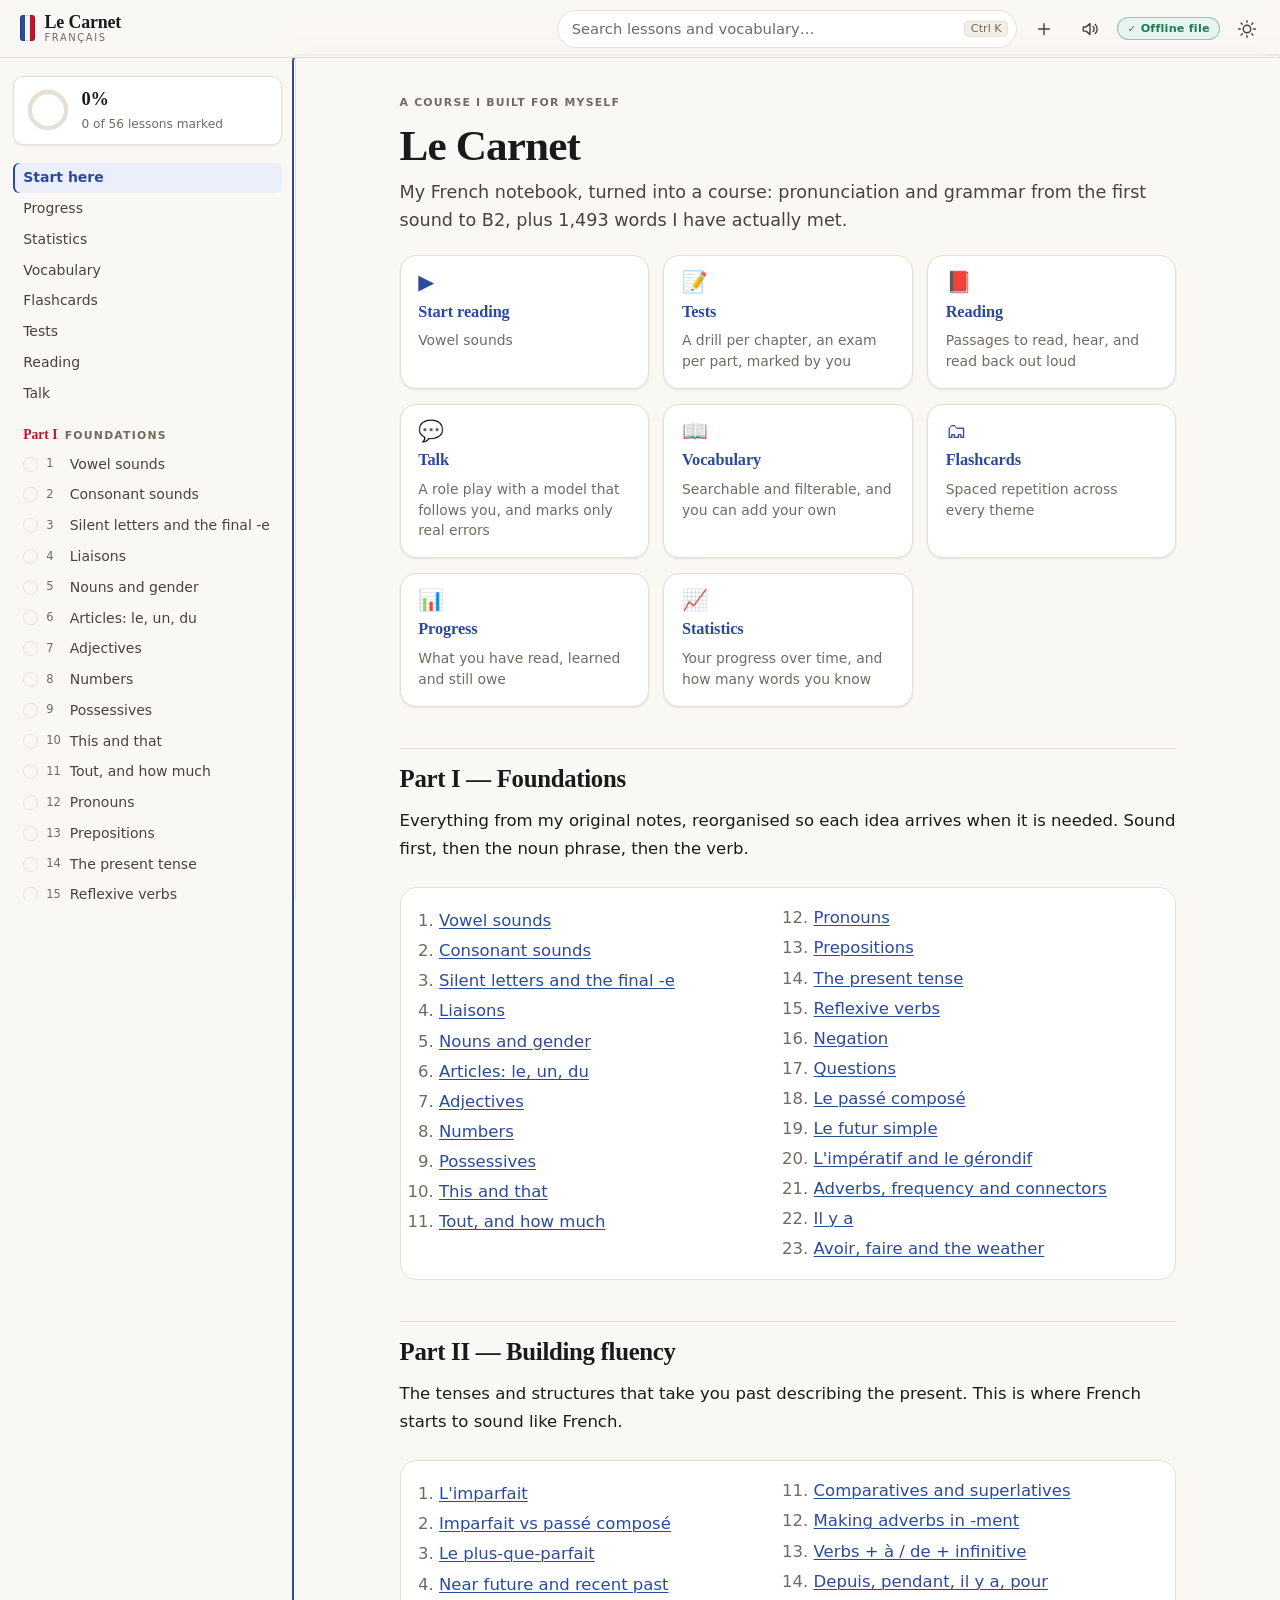
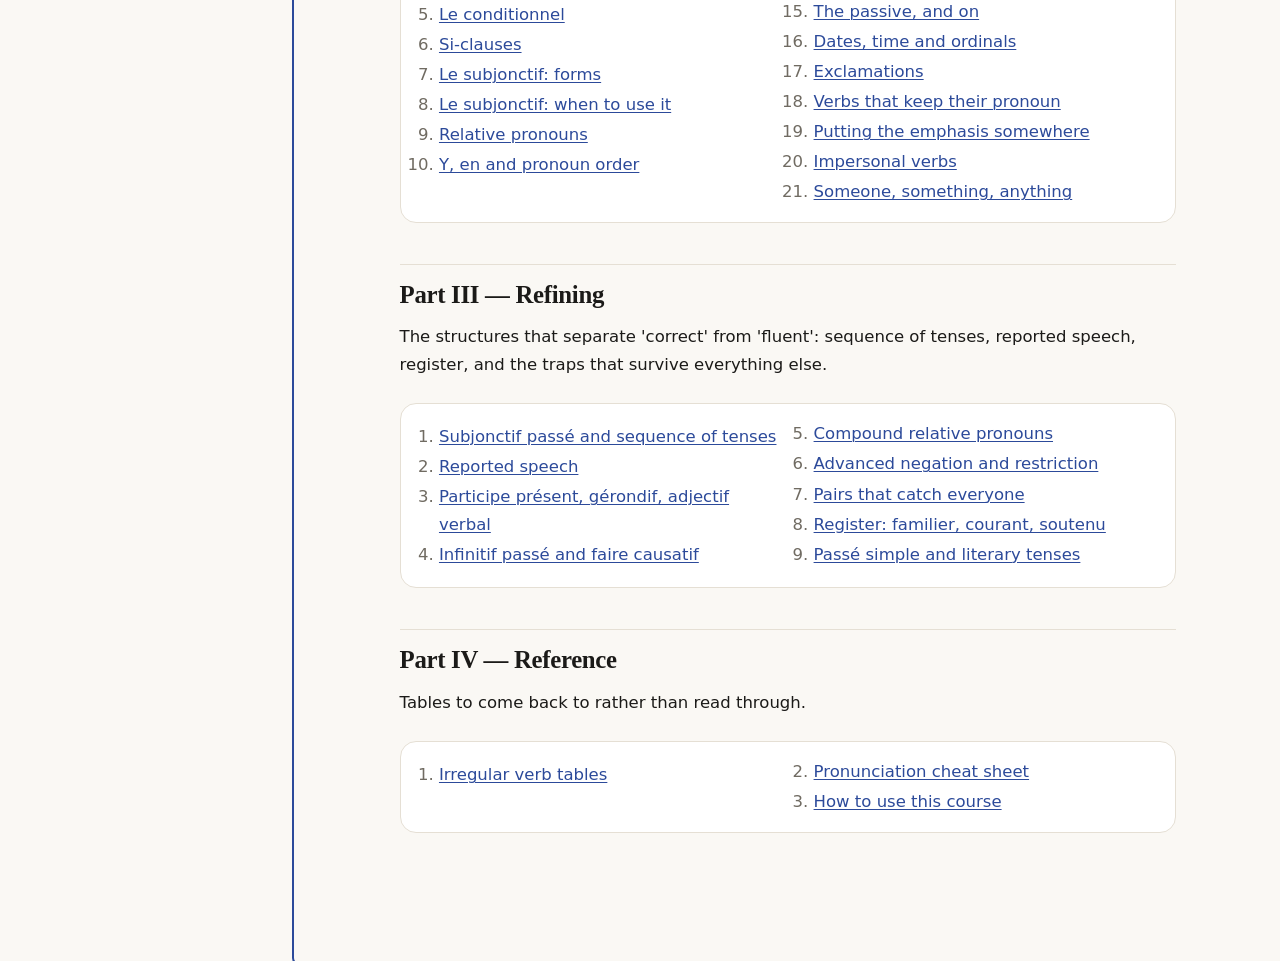
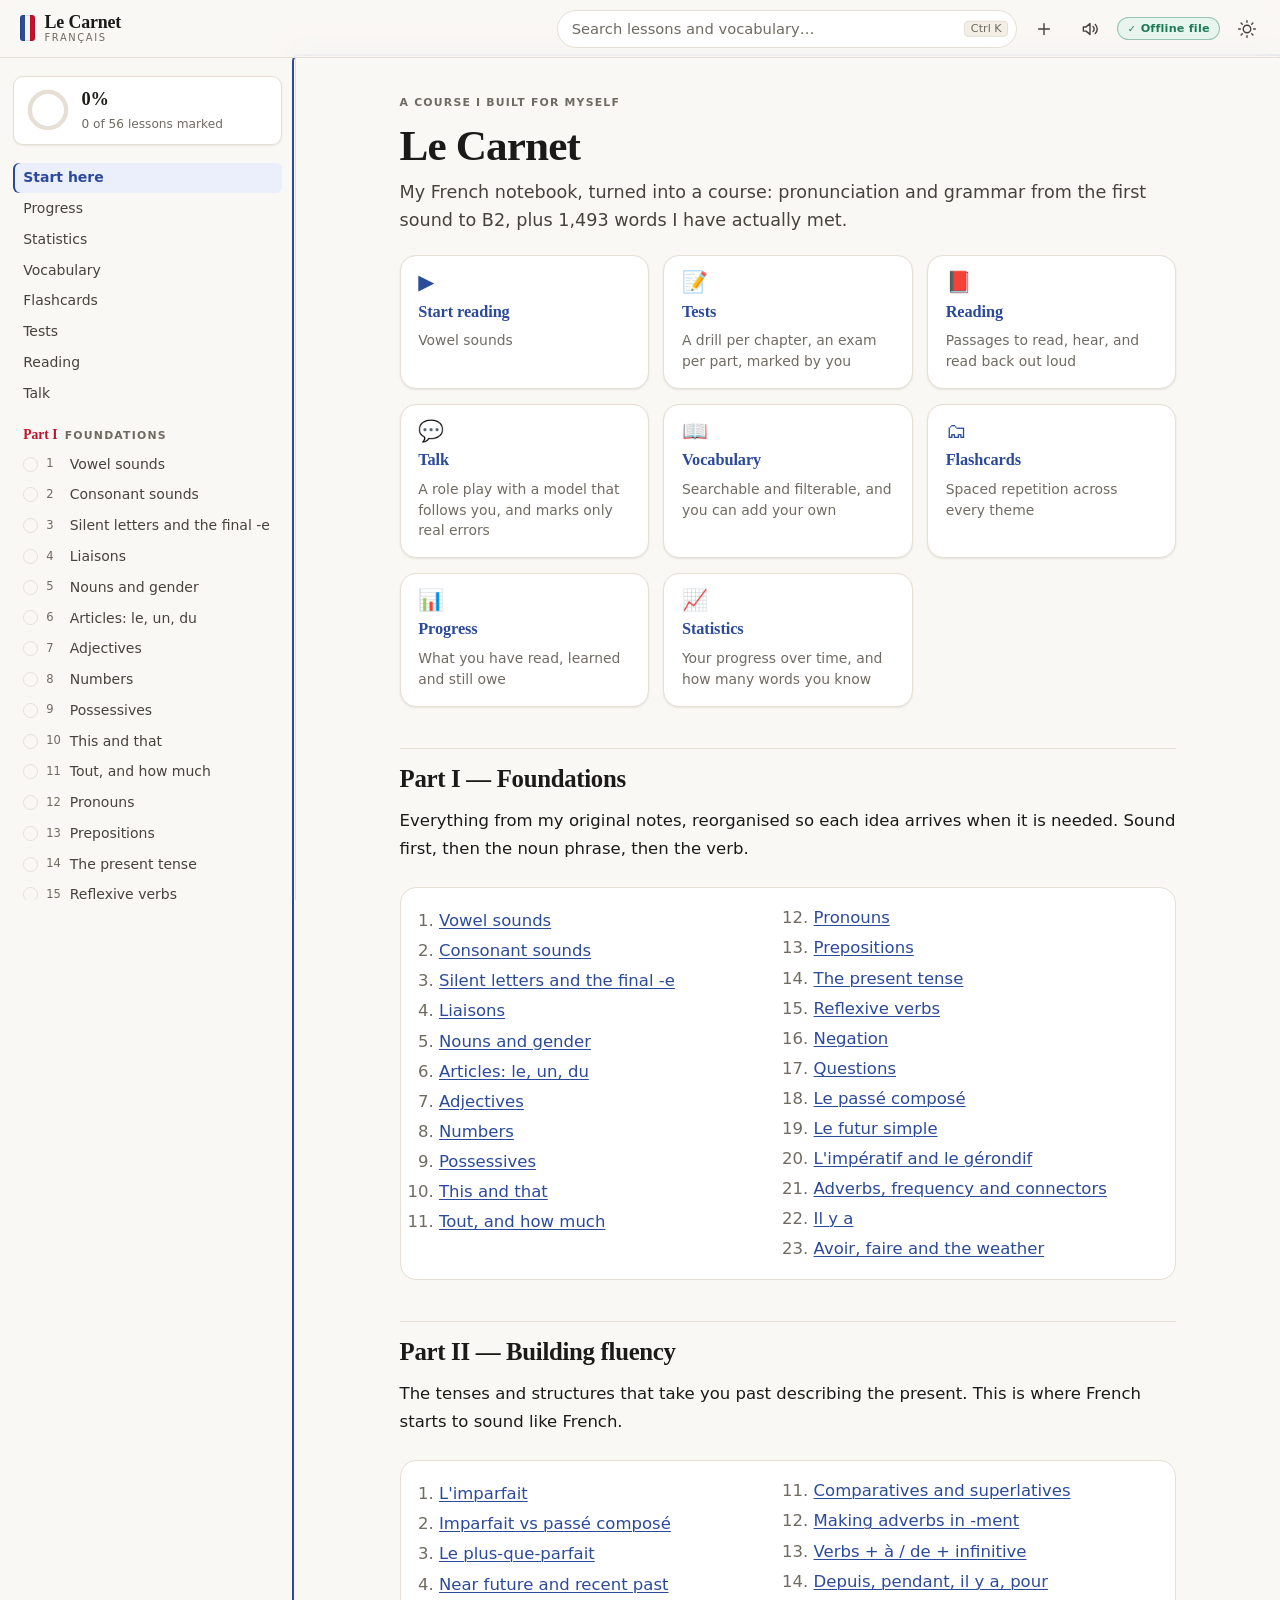
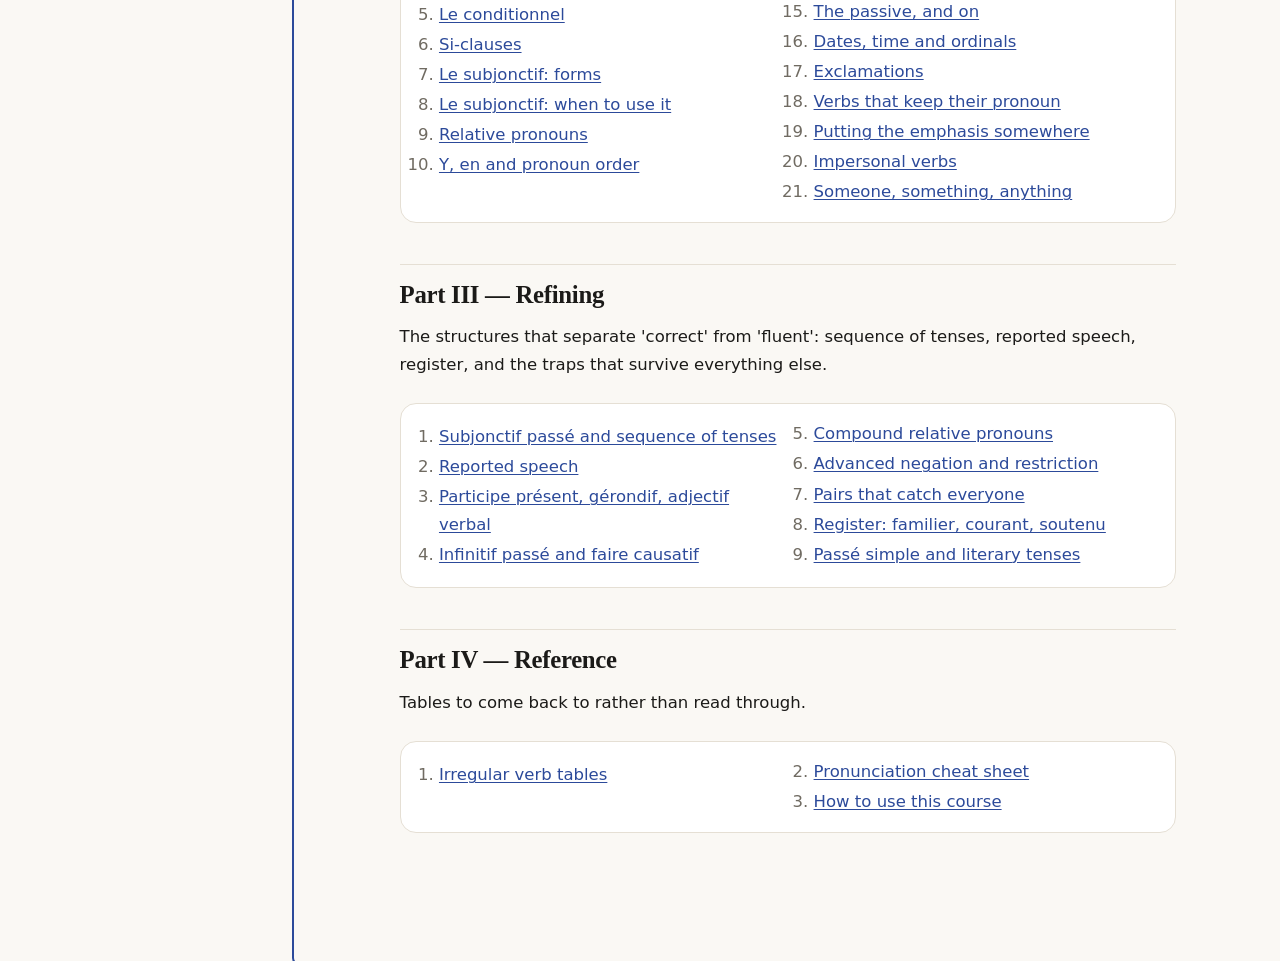
